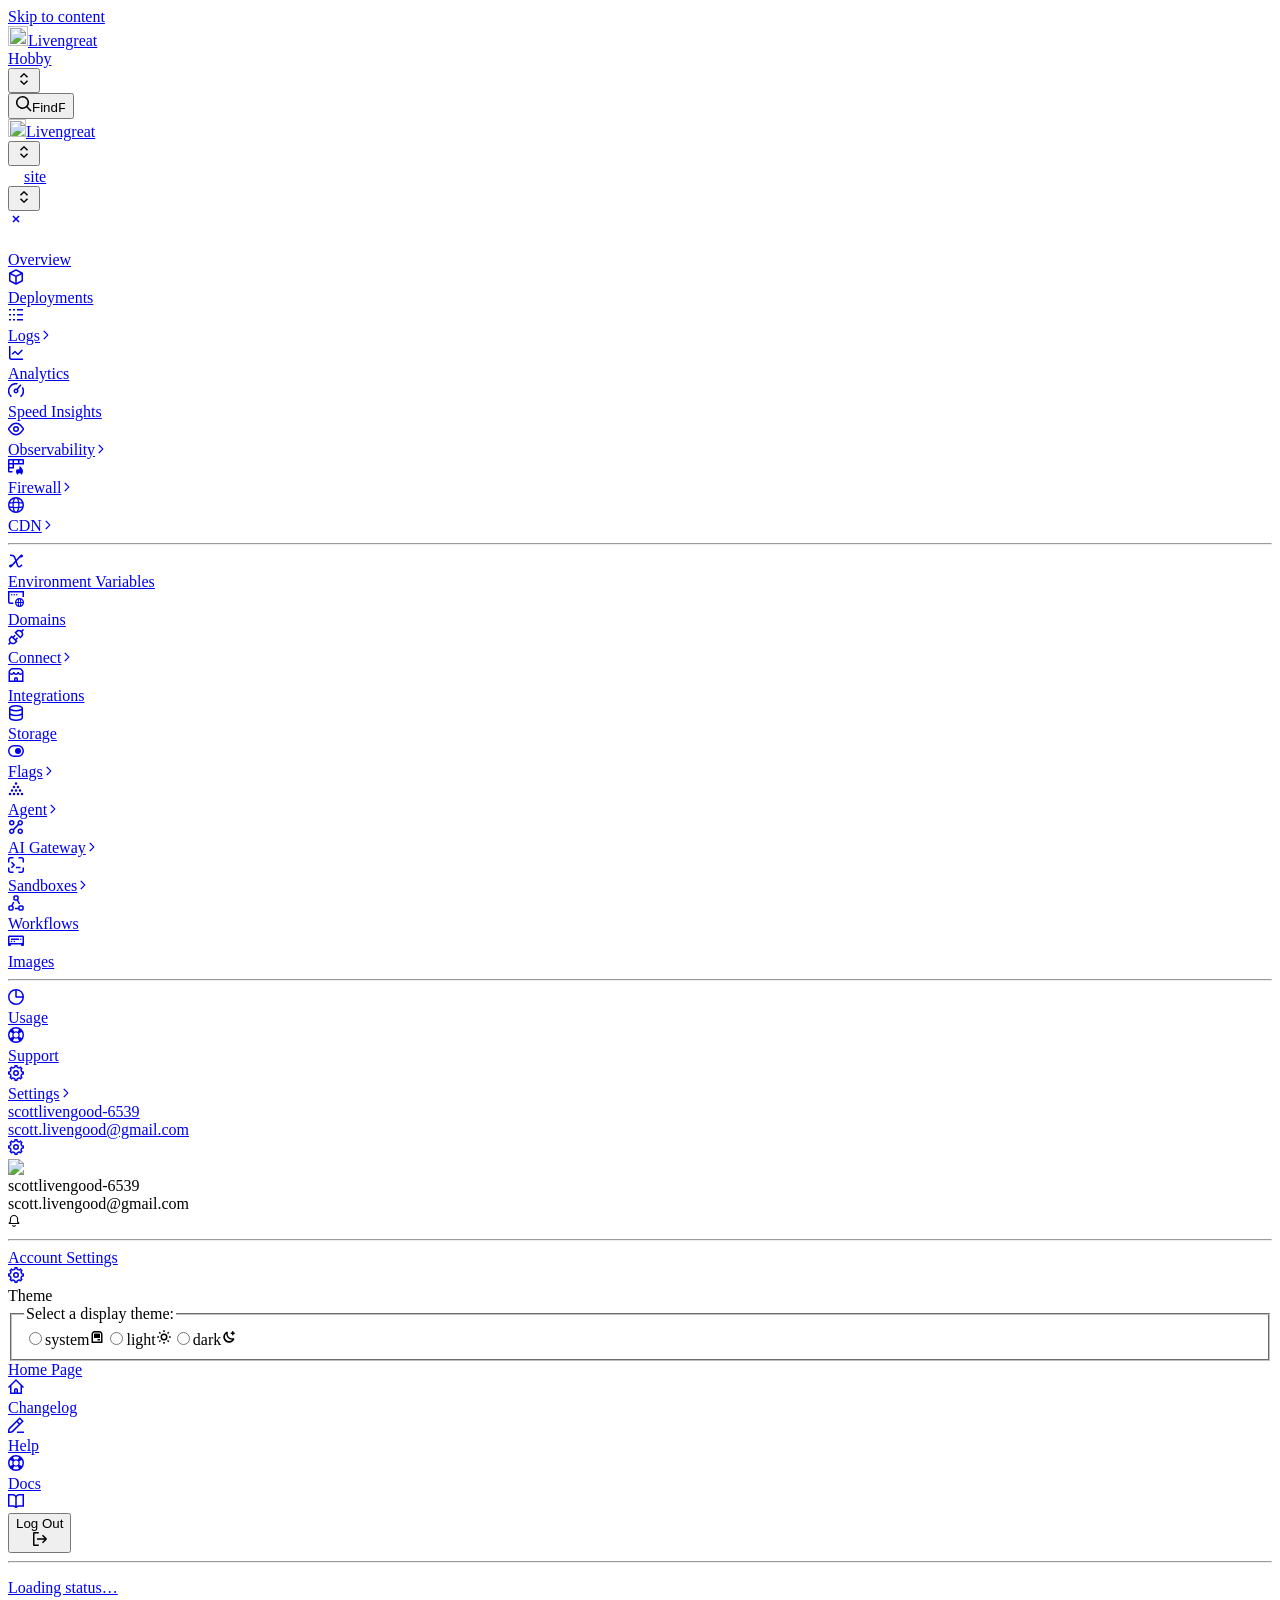
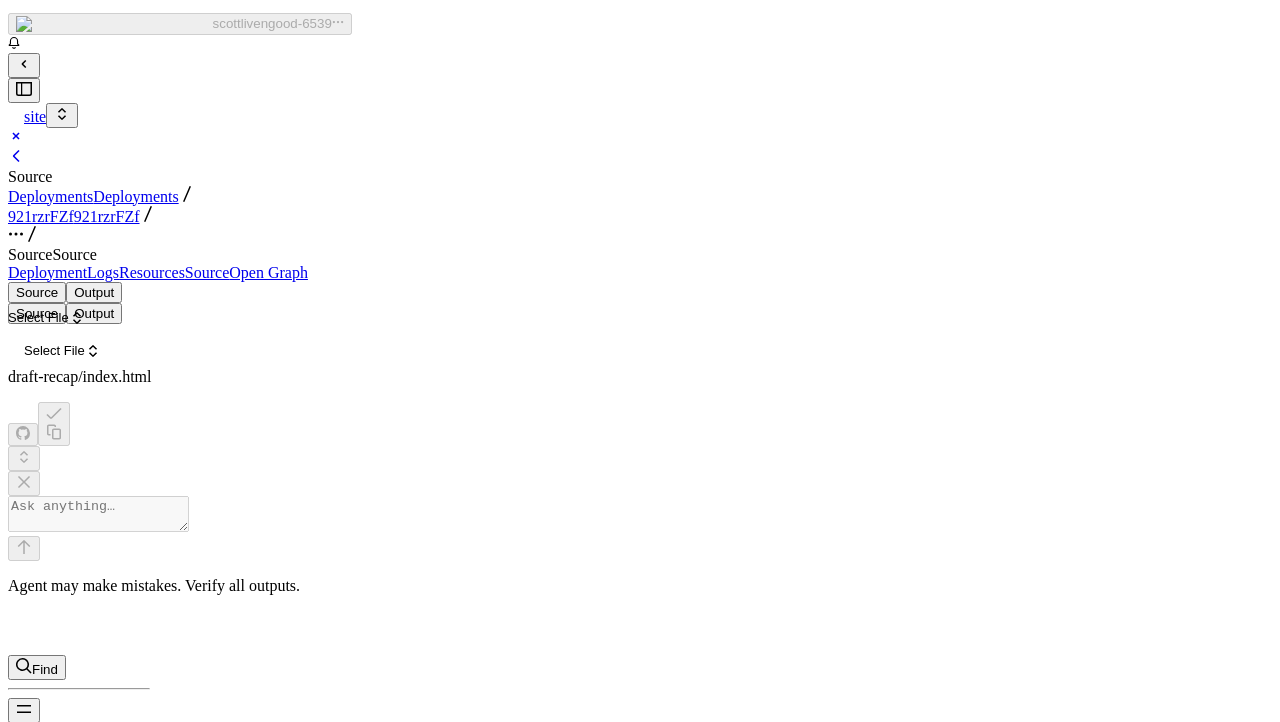
==== draft-recap/index.html @ 1f068c7e "Add files via upload" ====
<!DOCTYPE html><html data-dpl-id="dpl_8Lt3QQYCh8kgpKbKV4Qs2DxfcQ4i" class="VEU71W_className DvLUnG_className VEU71W_variable DvLUnG_variable dash" lang="en-US"><head><meta charSet="utf-8"/><meta name="viewport" content="width=device-width, initial-scale=1, maximum-scale=1"/><link rel="stylesheet" href="/_next/static/immutable/chunks/09b7duyzy2iy0.css" data-precedence="next"/><link rel="stylesheet" href="/_next/static/immutable/chunks/1ykcgf_dr_xiz.css" data-precedence="next"/><link rel="stylesheet" href="/_next/static/immutable/chunks/3-qb-ev6vlqj7.css" data-precedence="next"/><link rel="stylesheet" href="/_next/static/immutable/chunks/0p7yzn14le62c.css" data-precedence="next"/><link rel="stylesheet" href="/_next/static/immutable/chunks/0zqjlrh2-dbtl.css" data-precedence="next"/><link rel="stylesheet" href="/_next/static/immutable/chunks/2wp_5i3ssno28.css" data-precedence="next"/><link rel="stylesheet" href="/_next/static/immutable/chunks/404xibe_04287.css" data-precedence="next"/><link rel="stylesheet" href="/_next/static/immutable/chunks/0tw4p8iirt2-f.css" data-precedence="next"/><link rel="stylesheet" href="/_next/static/immutable/chunks/0kp85xj29hpdx.css" data-precedence="next"/><link rel="preload" as="script" fetchPriority="low" href="/_next/static/immutable/chunks/16pihbfozsy1r.js"/><script src="/_next/static/immutable/chunks/0gkqer3o6_q53.js" async=""></script><script src="/_next/static/immutable/chunks/2ofc2wu54zqs5.js" async=""></script><script src="/_next/static/immutable/chunks/09bognj3n0dzk.js" async=""></script><script src="/_next/static/immutable/chunks/0dywe_av5ahyp.js" async=""></script><script src="/_next/static/immutable/chunks/turbopack-39jhl194si51o.js" async=""></script><script src="/_next/static/immutable/chunks/0c4i2wbz84dov.js" async=""></script><script src="/_next/static/immutable/chunks/1ghl9030pk7z4.js" async=""></script><script src="/_next/static/immutable/chunks/1w1609r-r8kff.js" async=""></script><script src="/_next/static/immutable/chunks/2tpqj97k-n3-j.js" async=""></script><script src="/_next/static/immutable/chunks/2_5ijns-kh-p_.js" async=""></script><script src="/_next/static/immutable/chunks/3-ujhvoa6rmn_.js" async=""></script><script src="/_next/static/immutable/chunks/04dvo0vl-kkp7.js" async=""></script><script src="/_next/static/immutable/chunks/22m3dixwk_py5.js" async=""></script><script src="/_next/static/immutable/chunks/2fwma8v0ocffu.js" async=""></script><script src="/_next/static/immutable/chunks/1c_pb9t69gdyi.js" async=""></script><script src="/_next/static/immutable/chunks/1j8i0k_22fxel.js" async=""></script><script src="/_next/static/immutable/chunks/0fuj49c3r917c.js" async=""></script><script src="/_next/static/immutable/chunks/3_wwk6xcw86de.js" async=""></script><script src="/_next/static/immutable/chunks/0tedadwoemsrx.js" async=""></script><script src="/_next/static/immutable/chunks/351t4f4jr2fjt.js" async=""></script><script src="/_next/static/immutable/chunks/444vie017ums5.js" async=""></script><script src="/_next/static/immutable/chunks/30v1voau9cngx.js" async=""></script><script src="/_next/static/immutable/chunks/31czi5jev656m.js" async=""></script><script src="/_next/static/immutable/chunks/0dicr_a6c53ew.js" async=""></script><script src="/_next/static/immutable/chunks/2o02vb8hh3aji.js" async=""></script><script src="/_next/static/immutable/chunks/3x25qsh_eznqe.js" async=""></script><script src="/_next/static/immutable/chunks/42m2cfg5ot1v4.js" async=""></script><script src="/_next/static/immutable/chunks/3tof1cg4uumvd.js" async=""></script><script src="/_next/static/immutable/chunks/3vc4fyukjntiz.js" async=""></script><script src="/_next/static/immutable/chunks/3lithfpepcakb.js" async=""></script><script src="/_next/static/immutable/chunks/2ll2trtp9yoww.js" async=""></script><script src="/_next/static/immutable/chunks/0t6pawz872gew.js" async=""></script><script src="/_next/static/immutable/chunks/3ojvw07r2unpo.js" async=""></script><script src="/_next/static/immutable/chunks/1dkp8n54pkk1x.js" async=""></script><script src="/_next/static/immutable/chunks/0106q7biw-fzn.js" async=""></script><script src="/_next/static/immutable/chunks/0nj655r1110xk.js" async=""></script><script src="/_next/static/immutable/chunks/443eh85mmmbfj.js" async=""></script><script src="/_next/static/immutable/chunks/204klxwp-ym-w.js" async=""></script><script src="/_next/static/immutable/chunks/0v-l-qe926kjb.js" async=""></script><script src="/_next/static/immutable/chunks/3x3bbyivzzlgc.js" async=""></script><script src="/_next/static/immutable/chunks/3a9ya26s-qzd1.js" async=""></script><script src="/_next/static/immutable/chunks/1qpu05wpeajm2.js" async=""></script><script src="/_next/static/immutable/chunks/21g7zpj2fn454.js" async=""></script><script src="/_next/static/immutable/chunks/3q08q1lb82g90.js" async=""></script><script src="/_next/static/immutable/chunks/3mb09cl9pq72_.js" async=""></script><script src="/_next/static/immutable/chunks/1wfj6new5zqek.js" async=""></script><script src="/_next/static/immutable/chunks/064dh_ffwiwrx.js" async=""></script><script src="/_next/static/immutable/chunks/2k41i9-2rtbll.js" async=""></script><script src="/_next/static/immutable/chunks/3o7hfg6m0bcce.js" async=""></script><script src="/_next/static/immutable/chunks/2_slvt85gk6y3.js" async=""></script><script src="/_next/static/immutable/chunks/2j6hz_ho_ew3v.js" async=""></script><script src="/_next/static/immutable/chunks/30otsr3c23db9.js" async=""></script><script src="/_next/static/immutable/chunks/0eu67e_ir8lei.js" async=""></script><script src="/_next/static/immutable/chunks/06wfxtwzbvw6n.js" async=""></script><script src="/_next/static/immutable/chunks/3wmpsjtnscl_l.js" async=""></script><script src="/_next/static/immutable/chunks/3lsicbbutqpua.js" async=""></script><script src="/_next/static/immutable/chunks/1bm3tr385z_91.js" async=""></script><script src="/_next/static/immutable/chunks/3juwnc6_-8of1.js" async=""></script><script src="/_next/static/immutable/chunks/29ep1x2e-u5rk.js" async=""></script><script src="/_next/static/immutable/chunks/2z1vk6030y15z.js" async=""></script><script src="/_next/static/immutable/chunks/3ch-vpl7rcgjy.js" async=""></script><script src="/_next/static/immutable/chunks/3uwoe-ta2v5if.js" async=""></script><script src="/_next/static/immutable/chunks/3e-kncvbo8nwe.js" async=""></script><script src="/_next/static/immutable/chunks/21lql5crkbrvt.js" async=""></script><script src="/_next/static/immutable/chunks/1_dngw8-ou9a9.js" async=""></script><script src="/_next/static/immutable/chunks/24pcu29kz9ohp.js" async=""></script><script src="/_next/static/immutable/chunks/40hlzb56niv_j.js" async=""></script><script src="/_next/static/immutable/chunks/1_x_ipcnbmrhg.js" async=""></script><script src="/_next/static/immutable/chunks/3-01g5wfrtv2p.js" async=""></script><script src="/_next/static/immutable/chunks/0605c_s0uixj_.js" async=""></script><script src="/_next/static/immutable/chunks/3_m56dqecmuku.js" async=""></script><script src="/_next/static/immutable/chunks/3u-1l7-mce2-6.js" async=""></script><script src="/_next/static/immutable/chunks/1mh_4wr5s71ms.js" async=""></script><script src="/_next/static/immutable/chunks/3e8h0zo7bhbe8.js" async=""></script><script src="/_next/static/immutable/chunks/3r3pa4zknsbgi.js" async=""></script><script src="/_next/static/immutable/chunks/42txy5rsrjz-t.js" async=""></script><script src="/_next/static/immutable/chunks/0_3k4csrhfbvy.js" async=""></script><script src="/_next/static/immutable/chunks/1y6efpx0t5-73.js" async=""></script><script src="/_next/static/immutable/chunks/30110ipjq1o9n.js" async=""></script><script src="/_next/static/immutable/chunks/3hg1aqep8xv4x.js" async=""></script><script src="/_next/static/immutable/chunks/1rmpmvn8pttor.js" async=""></script><script src="/_next/static/immutable/chunks/0domipkxgxpjr.js" async=""></script><script src="/_next/static/immutable/chunks/3sypme4tl8ht3.js" async=""></script><script src="/_next/static/immutable/chunks/1zm8l14b215t7.js" async=""></script><script src="/_next/static/immutable/chunks/30jw2dewv7xk5.js" async=""></script><script src="/_next/static/immutable/chunks/02-1msh3j29p3.js" async=""></script><script src="/_next/static/immutable/chunks/20o7wzfku-pkb.js" async=""></script><script src="/_next/static/immutable/chunks/123ixt_9ca_az.js" async=""></script><script src="/_next/static/immutable/chunks/3rh6siwon0vas.js" async=""></script><script src="/_next/static/immutable/chunks/0zsvnf9lg1qcb.js" async=""></script><script src="/_next/static/immutable/chunks/410irobcfda_g.js" async=""></script><script src="/_next/static/immutable/chunks/3gw01mgssf6on.js" async=""></script><script src="/_next/static/immutable/chunks/2ajf2r2fshbq7.js" async=""></script><script src="/_next/static/immutable/chunks/27gkyemgagxi2.js" async=""></script><script src="/_next/static/immutable/chunks/36hr6fcg77c_s.js" async=""></script><script src="/_next/static/immutable/chunks/1684vd5h2z6x8.js" async=""></script><script src="/_next/static/immutable/chunks/2fwyq6zjne46v.js" async=""></script><script src="/_next/static/immutable/chunks/3jsd0yz58_nw5.js" async=""></script><script src="/_next/static/immutable/chunks/3i85voia7ragf.js" async=""></script><script src="/_next/static/immutable/chunks/2_rwxql_l7jyf.js" async=""></script><script src="/_next/static/immutable/chunks/2xwfpdi5sqy-5.js" async=""></script><script src="/_next/static/immutable/chunks/44udg2mcu3eet.js" async=""></script><script src="/_next/static/immutable/chunks/1ieph8axgmbgk.js" async=""></script><script src="/_next/static/immutable/chunks/2pkqzpz6963_l.js" async=""></script><script src="/_next/static/immutable/chunks/20fv7egfj28y-.js" async=""></script><script src="/_next/static/immutable/chunks/279zy98tlwpl4.js" async=""></script><script src="/_next/static/immutable/chunks/1yo5h_sd7964f.js" async=""></script><script src="/_next/static/immutable/chunks/0ce5wz7qv6j2j.js" async=""></script><script src="/_next/static/immutable/chunks/10gib1t1flvsu.js" async=""></script><script src="/_next/static/immutable/chunks/2mb2c6w83jzzm.js" async=""></script><script src="/_next/static/immutable/chunks/39w-e1d5jx6p8.js" async=""></script><script src="/_next/static/immutable/chunks/2do-j-xlanot8.js" async=""></script><script src="/_next/static/immutable/chunks/354_g_yqk_3zc.js" async=""></script><script src="/_next/static/immutable/chunks/19orf97w9qn0q.js" async=""></script><script src="/_next/static/immutable/chunks/3xuzs4lz2cx9d.js" async=""></script><script src="/_next/static/immutable/chunks/36dkt0iju21d9.js" async=""></script><script src="/_next/static/immutable/chunks/2_i-yrtxwgkbr.js" async=""></script><script src="/_next/static/immutable/chunks/3w89m7_x2wafy.js" async=""></script><script src="/_next/static/immutable/chunks/4202nv2_vq225.js" async=""></script><script src="/_next/static/immutable/chunks/3lmia0vki5832.js" async=""></script><script src="/_next/static/immutable/chunks/0xurnr0b0dzvq.js" async=""></script><script src="/_next/static/immutable/chunks/1ogtg-secl5e1.js" async=""></script><script src="/_next/static/immutable/chunks/1pu9b5sic8l-p.js" async=""></script><script src="/_next/static/immutable/chunks/2k5ggg6jy1byi.js" async=""></script><script src="/_next/static/immutable/chunks/2t9bf77slmxhh.js" async=""></script><script src="/_next/static/immutable/chunks/26skhiflfdvr0.js" async=""></script><script src="/_next/static/immutable/chunks/03wgwnkabn-cd.js" async=""></script><script src="/_next/static/immutable/chunks/1tlxqss1h60k9.js" async=""></script><script src="/_next/static/immutable/chunks/3kpakz51555yv.js" async=""></script><script src="/_next/static/immutable/chunks/1w3c7zw22y2lz.js" async=""></script><script src="/_next/static/immutable/chunks/022_1e1d3z_c0.js" async=""></script><script src="/_next/static/immutable/chunks/0dzh2wmxxl3sl.js" async=""></script><script src="/_next/static/immutable/chunks/3ip630xfz8hrf.js" async=""></script><script src="/_next/static/immutable/chunks/0o1hn11uwocvw.js" async=""></script><script src="/_next/static/immutable/chunks/0688kmxcnn8gz.js" async=""></script><script src="/_next/static/immutable/chunks/0icksyzl-024m.js" async=""></script><script src="/_next/static/immutable/chunks/1su1dgp7lpbw3.js" async=""></script><script src="/_next/static/immutable/chunks/0te8_8m4posfd.js" async=""></script><script src="/_next/static/immutable/chunks/2588d0540kbgi.js" async=""></script><script src="/_next/static/immutable/chunks/33rh_6l3s79yb.js" async=""></script><link rel="preload" href="/_next/static/immutable/chunks/3flhcz7cw314y.css" as="style"/><link rel="preload" href="/_next/static/immutable/chunks/3t_-x9195y9o-.css" as="style"/><meta name="color-scheme" content="dark light"/><meta name="next-size-adjust" content=""/><script>(function ar(a,b){let c=!1;try{let a=localStorage.getItem("zeit-theme");c="dark"===a||"light"!==a&&window.matchMedia("(prefers-color-scheme: dark)").matches}catch{c=window.matchMedia("(prefers-color-scheme: dark)").matches}let d=c?b:a,e=document.querySelectorAll('meta[name="theme-color"]');if(0===e.length){let a=document.createElement("meta");a.setAttribute("name","theme-color"),document.head.appendChild(a),e=document.querySelectorAll('meta[name="theme-color"]')}e.forEach(a=>{a.setAttribute("content",d)})})("#FAFAFA","#000000");</script><script>(({protect:a})=>{function b(a){return new Promise((b,c)=>{if(document.querySelector(`script[src="${a}"]`))return void b();let d=document.createElement("script");d.src=a,d.async=!0,d.onload=()=>b(),d.onerror=a=>{console.error("Error loading script",a),c(a)},document.head.appendChild(d)})}var c=class a{#a;#b;#c=0;constructor(){let{promise:b,resolve:c}=a.#d();this.#a=b,this.#b=c,this.#e(),window.addEventListener("online",this.#f),window.addEventListener("visibilitychange",this.#f)}getChallenge=async()=>(await this.#g(),await this.#a.then(a=>"function"==typeof a?a():a));#f=()=>{if(document.hidden)return;let{promise:b,resolve:c}=a.#d();this.#a=b,this.#b=c,window.V_C=[],window.V_C.push=c;let d=document.querySelector('script[src*="c.js"]');d&&d.remove(),this.#c+=1};#e=()=>{if(window.V_C){let a=window.V_C.pop();a&&this.#b(a)}else window.V_C=[],window.V_C.push=this.#b};#g=()=>{let a=new URL("/149e9513-01fa-4fb0-aad4-566afd725d1b/2d206a39-8ed7-437e-a3be-862e0f06eea3/a-4-a/c.js",window.location.origin);return a.searchParams.set("i",String(this.#c)),a.searchParams.set("v",String(3)),a.searchParams.set("h",window.location.host),b(a.pathname+a.search)};#h=()=>{window.V_C=void 0};static #d(){let a,b;return{promise:new Promise((c,d)=>{a=c,b=d}),resolve:a,reject:b}}},d=class a{#a=!1;#b;constructor(a){this.#b=a}get loaded(){return this.#a}load=async()=>{this.#a||await this.#f()};#c=()=>{if(typeof globalThis.window>"u")throw Error("KPSDK is not available in the server");if(!window.KPSDK)throw Error("KPSDK is not loaded");let b=this.#b.map(b=>{let c=a.#e(b.path);return{domain:c.host,path:c.pathname,method:b.method}});try{window.KPSDK.configure(b)}catch(a){console.error("Error configuring KPSDK...",a)}};#f=async()=>{let a=this;return new Promise((c,d)=>{let e=()=>{document.removeEventListener("kpsdk-load",e),this.#c()},f=()=>{document.removeEventListener("kpsdk-ready",f),a.#a=!0,c()};document.addEventListener("kpsdk-load",e,{once:!0}),document.addEventListener("kpsdk-ready",f,{once:!0}),b("/149e9513-01fa-4fb0-aad4-566afd725d1b/2d206a39-8ed7-437e-a3be-862e0f06eea3/p.js").catch(a=>{document.removeEventListener("kpsdk-load",e),document.removeEventListener("kpsdk-ready",f),d(a)})})};static #e(a){let b;try{b=new URL(a)}catch{b=new URL(a,location.origin)}return b}},e=a=>{let b=a.replace(/[.?+^$[\]\\(){}|-]/g,"\\$&").split("*").join(".*");return RegExp(`^${b}$`)},f=({path:a,pattern:b})=>-1!==a.search(b);async function g(a,b,c){let d=XMLHttpRequest.prototype.open,g=XMLHttpRequest.prototype.send;XMLHttpRequest.prototype.open=function(a,b,c,e,f){return this._requestUrl=b.toString(),this._requestMethod=a,d.call(this,a,b,c??!0,e,f)},XMLHttpRequest.prototype.send=async function(d){let h=this._requestUrl;if(!h||this._isReexecution)return g.call(this,d);let i=new URL(h,location.href),j=i.origin===location.origin,k=this._requestMethod??"GET",l=c.find(a=>{let b=f({path:i.pathname,pattern:e(a.path)}),c=a.method.toLowerCase()===k.toLowerCase()||"*"===a.method;return b&&c});if(!l||!j)return g.call(this,d);let m=await a.getChallenge();if(this.setRequestHeader("x-is-human",JSON.stringify(m)),this.setRequestHeader("x-path",i.pathname),this.setRequestHeader("x-method",k),0!==m.b||b.loaded||((1===m.d||l?.advancedOptions?.checkLevel==="deepAnalysis")&&await b.load(),!b.loaded))return g.call(this,d);this.setRequestHeader("x-is-human",JSON.stringify(m)),this.setRequestHeader("x-path",i.pathname),this.setRequestHeader("x-method",k);let n=new XMLHttpRequest;return n._isReexecution=!0,n.open(k,h,!0),n.setRequestHeader("x-is-human",JSON.stringify(m)),n.setRequestHeader("x-path",i.pathname),n.setRequestHeader("x-method",k),this.timeout&&(n.timeout=this.timeout),this.responseType&&(n.responseType=this.responseType),this.withCredentials&&(n.withCredentials=this.withCredentials),n.onreadystatechange=()=>{Object.defineProperty(this,"readyState",{value:n.readyState,writable:!0,configurable:!0}),n.readyState===XMLHttpRequest.DONE&&(Object.defineProperty(this,"status",{value:n.status,writable:!0,configurable:!0}),Object.defineProperty(this,"statusText",{value:n.statusText,writable:!0,configurable:!0}),Object.defineProperty(this,"response",{value:n.response,writable:!0,configurable:!0}),Object.defineProperty(this,"responseText",{value:n.responseText,writable:!0,configurable:!0}),Object.defineProperty(this,"responseXML",{value:n.responseXML,writable:!0,configurable:!0}),this.getAllResponseHeaders=()=>n.getAllResponseHeaders(),this.getResponseHeader=a=>n.getResponseHeader(a)),this.onreadystatechange&&this.onreadystatechange.call(this,new Event("readystatechange"))},n.onload=a=>{this.onload&&this.onload.call(this,a)},n.onerror=a=>{this.onerror&&this.onerror.call(this,a)},n.onabort=a=>{this.onabort&&this.onabort.call(this,a)},n.ontimeout=a=>{this.ontimeout&&this.ontimeout.call(this,a)},n.onloadstart=a=>{this.onloadstart&&this.onloadstart.call(this,a)},n.onloadend=a=>{this.onloadend&&this.onloadend.call(this,a)},n.onprogress=a=>{this.onprogress&&this.onprogress.call(this,a)},n.send(d)}}!function({protect:a=[]}){let b;for(let b of a)if(b.advancedOptions?.checkLevel!==void 0&&"deepAnalysis"!==b.advancedOptions.checkLevel&&"basic"!==b.advancedOptions.checkLevel)throw Error(`Invalid checkLevel "${b.advancedOptions.checkLevel}" for route "${b.path}". Must be one of: deepAnalysis, basic`);let h=new c,i=new d(a);g(h,i,a).catch(a=>{console.error("Error patching XMLHttpRequest:",a)}),b=window.fetch,window.fetch=async(c,d)=>{let g=new URL(c instanceof Request?c.url:c,location.href),j=g.origin===location.origin,k=d?.method??(c instanceof Request?c.method:"GET"),l=a.find(a=>{let b=f({path:g.pathname,pattern:e(a.path)}),c=a.method.toLowerCase()===k.toLowerCase()||"*"===a.method;return b&&c});if(null==l||!j)return b(c,d);let m=await h.getChallenge(),n=new Headers(d?.headers||(c instanceof Request?c.headers:void 0));n.set("x-is-human",JSON.stringify(m)),n.set("x-path",g.pathname),n.set("x-method",k);let o={...d,headers:n};return i.loaded||0!==m.b?b(c,o):1===m.d||l?.advancedOptions?.checkLevel==="deepAnalysis"?(await i.load(),window.fetch(c,o)):b(c,o)}}({protect:a})})({ protect: [{"path":"/signup","method":"POST"},{"path":"/signup/*","method":"POST"},{"path":"/oauth/authorize","method":"POST"},{"path":"/oauth/device","method":"POST"},{"path":"/teams/connect","method":"POST"},{"path":"/api/front-domains/checkpoint","method":"GET"},{"path":"/functions/sales-email","method":"POST","advancedOptions":{"checkLevel":"deepAnalysis"}}] });</script><script id="theme-script">((a,b,c,d,e,f,g,h,i)=>{let j=document.documentElement,k=["light","dark"],l=a=>f?.[a]||a,m=Array.from(new Set([...e.map(a=>l(a)),...Object.values(f??{})]));function n(b){var c;let d=Array.isArray(a)?a:[a],e=l(b);d.forEach(a=>{"class"===a?(j.classList.remove(...m),j.classList.add(e)):j.setAttribute(a,e)}),c=b,h&&k.includes(c)&&(j.style.colorScheme=c)}if(d)n(d);else try{let a=localStorage.getItem(b)||c,d=g&&"system"===a?window.matchMedia("(prefers-color-scheme: dark)"):null,e=d?d.matches?"dark":"light":a;if(n(e),d){var o;let a=(o=a=>{try{let d=localStorage.getItem(b)||c;"system"===d&&n(a.matches?"dark":"light")}catch(a){}},d.addEventListener?(d.addEventListener("change",o),()=>d.removeEventListener("change",o)):(d.addListener(o),()=>d.removeListener(o)));window.addEventListener(i,a,{once:!0})}}catch(a){}})("class","zeit-theme","system",null,["light","dark"],{"light":"light-theme","dark":"dark-theme"},true,true,"next-themes:zeit-theme:[\"class\"]:provider-mounted")</script><style>
html:not([data-sidebar-nav-version='v2']) [data-sidebar-nav-version='v2'],
html[data-sidebar-nav-version='v2'] [data-sidebar-nav-version='v1'] {
  display: none !important;
}
</style><script>(function(a){let b="v1";try{"true"===localStorage.getItem(a)&&(b="v2")}catch{}document.documentElement.dataset.sidebarNavVersion=b})("vc-dash-sidebar-v2");</script><style>
html[data-user-display="logged-in"]  [data-user-display="logged-out"],
html[data-user-display="logged-out"] [data-user-display="logged-in"] {
  display: none !important;
}
</style><script>(function o(){document.documentElement.dataset.userDisplay=document.cookie.split("; ").some(a=>"isLoggedIn=1"===a)?"logged-in":"logged-out"})();</script><script src="/_next/static/immutable/chunks/0c0hxoamwjsbw.js" noModule=""></script><script>((a,b)=>{let c="";try{c=localStorage.getItem(`${a}${b}`)}catch{return}"1"===c&&document.querySelectorAll(`[data-flag-key="${b}"]`).forEach(a=>{let b="true"===a.dataset.flagValue;a.style.display=b?"contents":"none"})})("vcflg-","1gy2d")</script><script>((a,b)=>{let c="";try{c=localStorage.getItem(`${a}${b}`)}catch{return}"1"===c&&document.querySelectorAll(`[data-flag-key="${b}"]`).forEach(a=>{let b="true"===a.dataset.flagValue;a.style.display=b?"contents":"none"})})("vcflg-","8b9kjp")</script><script>((a,b)=>{let c="";try{c=localStorage.getItem(`${a}${b}`)}catch{return}"1"===c&&document.querySelectorAll(`[data-flag-key="${b}"]`).forEach(a=>{let b="true"===a.dataset.flagValue;a.style.display=b?"contents":"none"})})("vcflg-","d5l7pr")</script><script>((a,b)=>{let c="";try{c=localStorage.getItem(`${a}${b}`)}catch{return}"1"===c&&document.querySelectorAll(`[data-flag-key="${b}"]`).forEach(a=>{let b="true"===a.dataset.flagValue;a.style.display=b?"contents":"none"})})("vcflg-","wjajw8")</script><script>((a,b)=>{let c="";try{c=localStorage.getItem(`${a}${b}`)}catch{return}"1"===c&&document.querySelectorAll(`[data-flag-key="${b}"]`).forEach(a=>{let b="true"===a.dataset.flagValue;a.style.display=b?"contents":"none"})})("vcflg-","a579ys")</script><script>((a,b)=>{let c="";try{c=localStorage.getItem(`${a}${b}`)}catch{return}"1"===c&&document.querySelectorAll(`[data-flag-key="${b}"]`).forEach(a=>{let b="true"===a.dataset.flagValue;a.style.display=b?"contents":"none"})})("vcflg-","5n1f6")</script><script>((a,b)=>{let c="";try{c=localStorage.getItem(`${a}${b}`)}catch{return}"1"===c&&document.querySelectorAll(`[data-flag-key="${b}"]`).forEach(a=>{let b="true"===a.dataset.flagValue;a.style.display=b?"contents":"none"})})("vcflg-","pwmsjx")</script><script>((a,b)=>{let c="";try{c=localStorage.getItem(`${a}${b}`)}catch{return}"1"===c&&document.querySelectorAll(`[data-flag-key="${b}"]`).forEach(a=>{let b="true"===a.dataset.flagValue;a.style.display=b?"contents":"none"})})("vcflg-","lxufxz")</script><script>((a,b)=>{let c="";try{c=localStorage.getItem(`${a}${b}`)}catch{return}"1"===c&&document.querySelectorAll(`[data-flag-key="${b}"]`).forEach(a=>{let b="true"===a.dataset.flagValue;a.style.display=b?"contents":"none"})})("vcflg-","xmktah")</script><script>((a,b)=>{let c="";try{c=localStorage.getItem(`${a}${b}`)}catch{return}"1"===c&&document.querySelectorAll(`[data-flag-key="${b}"]`).forEach(a=>{let b="true"===a.dataset.flagValue;a.style.display=b?"contents":"none"})})("vcflg-","a5hbrd")</script><script>((a,b)=>{let c="";try{c=localStorage.getItem(`${a}${b}`)}catch{return}"1"===c&&document.querySelectorAll(`[data-flag-key="${b}"]`).forEach(a=>{let b="true"===a.dataset.flagValue;a.style.display=b?"contents":"none"})})("vcflg-","d5l7pr")</script><script>((a,b)=>{let c="";try{c=localStorage.getItem(`${a}${b}`)}catch{return}"1"===c&&document.querySelectorAll(`[data-flag-key="${b}"]`).forEach(a=>{let b="true"===a.dataset.flagValue;a.style.display=b?"contents":"none"})})("vcflg-","wjajw8")</script><script>((a,b)=>{let c="";try{c=localStorage.getItem(`${a}${b}`)}catch{return}"1"===c&&document.querySelectorAll(`[data-flag-key="${b}"]`).forEach(a=>{let b="true"===a.dataset.flagValue;a.style.display=b?"contents":"none"})})("vcflg-","oijhk9")</script><script>((a,b)=>{let c="";try{c=localStorage.getItem(`${a}${b}`)}catch{return}"1"===c&&document.querySelectorAll(`[data-flag-key="${b}"]`).forEach(a=>{let b="true"===a.dataset.flagValue;a.style.display=b?"contents":"none"})})("vcflg-","a579ys")</script><script>((a,b)=>{let c="";try{c=localStorage.getItem(`${a}${b}`)}catch{return}"1"===c&&document.querySelectorAll(`[data-flag-key="${b}"]`).forEach(a=>{let b="true"===a.dataset.flagValue;a.style.display=b?"contents":"none"})})("vcflg-","5n1f6")</script><script>((a,b)=>{let c="";try{c=localStorage.getItem(`${a}${b}`)}catch{return}"1"===c&&document.querySelectorAll(`[data-flag-key="${b}"]`).forEach(a=>{let b="true"===a.dataset.flagValue;a.style.display=b?"contents":"none"})})("vcflg-","pwmsjx")</script><script>((a,b)=>{let c="";try{c=localStorage.getItem(`${a}${b}`)}catch{return}"1"===c&&document.querySelectorAll(`[data-flag-key="${b}"]`).forEach(a=>{let b="true"===a.dataset.flagValue;a.style.display=b?"contents":"none"})})("vcflg-","szt1xi")</script><script>((a,b)=>{let c="";try{c=localStorage.getItem(`${a}${b}`)}catch{return}"1"===c&&document.querySelectorAll(`[data-flag-key="${b}"]`).forEach(a=>{let b="true"===a.dataset.flagValue;a.style.display=b?"contents":"none"})})("vcflg-","r3jbn")</script><script>((a,b)=>{let c="";try{c=localStorage.getItem(`${a}${b}`)}catch{return}"1"===c&&document.querySelectorAll(`[data-flag-key="${b}"]`).forEach(a=>{let b="true"===a.dataset.flagValue;a.style.display=b?"contents":"none"})})("vcflg-","lystbh")</script><script>((a,b)=>{let c="";try{c=localStorage.getItem(`${a}${b}`)}catch{return}"1"===c&&document.querySelectorAll(`[data-flag-key="${b}"]`).forEach(a=>{let b="true"===a.dataset.flagValue;a.style.display=b?"contents":"none"})})("vcflg-","j27xc0")</script><script>((a,b)=>{let c="";try{c=localStorage.getItem(`${a}${b}`)}catch{return}"1"===c&&document.querySelectorAll(`[data-flag-key="${b}"]`).forEach(a=>{let b="true"===a.dataset.flagValue;a.style.display=b?"contents":"none"})})("vcflg-","4063sg")</script><script>((a,b)=>{let c="";try{c=localStorage.getItem(`${a}${b}`)}catch{return}"1"===c&&document.querySelectorAll(`[data-flag-key="${b}"]`).forEach(a=>{let b="true"===a.dataset.flagValue;a.style.display=b?"contents":"none"})})("vcflg-","4063sg")</script><script>((a,b)=>{let c="";try{c=localStorage.getItem(`${a}${b}`)}catch{return}"1"===c&&document.querySelectorAll(`[data-flag-key="${b}"]`).forEach(a=>{let b="true"===a.dataset.flagValue;a.style.display=b?"contents":"none"})})("vcflg-","9in4a1")</script><script>((a,b)=>{let c="";try{c=localStorage.getItem(`${a}${b}`)}catch{return}"1"===c&&document.querySelectorAll(`[data-flag-key="${b}"]`).forEach(a=>{let b="true"===a.dataset.flagValue;a.style.display=b?"contents":"none"})})("vcflg-","9in4a1")</script><script>((a,b)=>{let c="";try{c=localStorage.getItem(`${a}${b}`)}catch{return}"1"===c&&document.querySelectorAll(`[data-flag-key="${b}"]`).forEach(a=>{let b="true"===a.dataset.flagValue;a.style.display=b?"contents":"none"})})("vcflg-","eoljd5")</script><script>((a,b)=>{let c="";try{c=localStorage.getItem(`${a}${b}`)}catch{return}"1"===c&&document.querySelectorAll(`[data-flag-key="${b}"]`).forEach(a=>{let b="true"===a.dataset.flagValue;a.style.display=b?"contents":"none"})})("vcflg-","rdyp5h")</script><script>((a,b)=>{let c="";try{c=localStorage.getItem(`${a}${b}`)}catch{return}"1"===c&&document.querySelectorAll(`[data-flag-key="${b}"]`).forEach(a=>{let b="true"===a.dataset.flagValue;a.style.display=b?"contents":"none"})})("vcflg-","jeycft")</script><script>((a,b)=>{let c="";try{c=localStorage.getItem(`${a}${b}`)}catch{return}"1"===c&&document.querySelectorAll(`[data-flag-key="${b}"]`).forEach(a=>{let b="true"===a.dataset.flagValue;a.style.display=b?"contents":"none"})})("vcflg-","bzgo2s")</script><script>((a,b)=>{let c="";try{c=localStorage.getItem(`${a}${b}`)}catch{return}"1"===c&&document.querySelectorAll(`[data-flag-key="${b}"]`).forEach(a=>{let b="true"===a.dataset.flagValue;a.style.display=b?"contents":"none"})})("vcflg-","ojq03o")</script><script>((a,b)=>{let c="";try{c=localStorage.getItem(`${a}${b}`)}catch{return}"1"===c&&document.querySelectorAll(`[data-flag-key="${b}"]`).forEach(a=>{let b="true"===a.dataset.flagValue;a.style.display=b?"contents":"none"})})("vcflg-","szt1xi")</script><script>((a,b)=>{let c="";try{c=localStorage.getItem(`${a}${b}`)}catch{return}"1"===c&&document.querySelectorAll(`[data-flag-key="${b}"]`).forEach(a=>{let b="true"===a.dataset.flagValue;a.style.display=b?"contents":"none"})})("vcflg-","efrq81")</script><script>((a,b)=>{let c="";try{c=localStorage.getItem(`${a}${b}`)}catch{return}"1"===c&&document.querySelectorAll(`[data-flag-key="${b}"]`).forEach(a=>{let b="true"===a.dataset.flagValue;a.style.display=b?"contents":"none"})})("vcflg-","z8chdz")</script><script>((a,b)=>{let c="";try{c=localStorage.getItem(`${a}${b}`)}catch{return}"1"===c&&document.querySelectorAll(`[data-flag-key="${b}"]`).forEach(a=>{let b="true"===a.dataset.flagValue;a.style.display=b?"contents":"none"})})("vcflg-","ytgmz2")</script><script>((a,b)=>{let c="";try{c=localStorage.getItem(`${a}${b}`)}catch{return}"1"===c&&document.querySelectorAll(`[data-flag-key="${b}"]`).forEach(a=>{let b="true"===a.dataset.flagValue;a.style.display=b?"contents":"none"})})("vcflg-","ege1y8")</script><script>((a,b)=>{let c="";try{c=localStorage.getItem(`${a}${b}`)}catch{return}"1"===c&&document.querySelectorAll(`[data-flag-key="${b}"]`).forEach(a=>{let b="true"===a.dataset.flagValue;a.style.display=b?"contents":"none"})})("vcflg-","45tbig")</script><script>((a,b)=>{let c="";try{c=localStorage.getItem(`${a}${b}`)}catch{return}"1"===c&&document.querySelectorAll(`[data-flag-key="${b}"]`).forEach(a=>{let b="true"===a.dataset.flagValue;a.style.display=b?"contents":"none"})})("vcflg-","eoljd5")</script><script>((a,b)=>{let c="";try{c=localStorage.getItem(`${a}${b}`)}catch{return}"1"===c&&document.querySelectorAll(`[data-flag-key="${b}"]`).forEach(a=>{let b="true"===a.dataset.flagValue;a.style.display=b?"contents":"none"})})("vcflg-","szt1xi")</script><script>((a,b)=>{let c="";try{c=localStorage.getItem(`${a}${b}`)}catch{return}"1"===c&&document.querySelectorAll(`[data-flag-key="${b}"]`).forEach(a=>{let b="true"===a.dataset.flagValue;a.style.display=b?"contents":"none"})})("vcflg-","szt1xi")</script><script>((a,b)=>{let c="";try{c=localStorage.getItem(`${a}${b}`)}catch{return}"1"===c&&document.querySelectorAll(`[data-flag-key="${b}"]`).forEach(a=>{let b="true"===a.dataset.flagValue;a.style.display=b?"contents":"none"})})("vcflg-","efrq81")</script><script>((a,b)=>{let c="";try{c=localStorage.getItem(`${a}${b}`)}catch{return}"1"===c&&document.querySelectorAll(`[data-flag-key="${b}"]`).forEach(a=>{let b="true"===a.dataset.flagValue;a.style.display=b?"contents":"none"})})("vcflg-","z8chdz")</script><script>((a,b)=>{let c="";try{c=localStorage.getItem(`${a}${b}`)}catch{return}"1"===c&&document.querySelectorAll(`[data-flag-key="${b}"]`).forEach(a=>{let b="true"===a.dataset.flagValue;a.style.display=b?"contents":"none"})})("vcflg-","8b9kjp")</script><script>((a,b)=>{let c="";try{c=localStorage.getItem(`${a}${b}`)}catch{return}"1"===c&&document.querySelectorAll(`[data-flag-key="${b}"]`).forEach(a=>{let b="true"===a.dataset.flagValue;a.style.display=b?"contents":"none"})})("vcflg-","8b9kjp")</script><script>((a,b)=>{let c="";try{c=localStorage.getItem(`${a}${b}`)}catch{return}"1"===c&&document.querySelectorAll(`[data-flag-key="${b}"]`).forEach(a=>{let b="true"===a.dataset.flagValue;a.style.display=b?"contents":"none"})})("vcflg-","yc5ecx")</script><script>((a,b)=>{let c="";try{c=localStorage.getItem(`${a}${b}`)}catch{return}"1"===c&&document.querySelectorAll(`[data-flag-key="${b}"]`).forEach(a=>{let b="true"===a.dataset.flagValue;a.style.display=b?"contents":"none"})})("vcflg-","1gy2d")</script><script>((a,b)=>{let c="";try{c=localStorage.getItem(`${a}${b}`)}catch{return}"1"===c&&document.querySelectorAll(`[data-flag-key="${b}"]`).forEach(a=>{let b="true"===a.dataset.flagValue;a.style.display=b?"contents":"none"})})("vcflg-","fs8dzx")</script><script>((a,b)=>{let c="";try{c=localStorage.getItem(`${a}${b}`)}catch{return}"1"===c&&document.querySelectorAll(`[data-flag-key="${b}"]`).forEach(a=>{let b="true"===a.dataset.flagValue;a.style.display=b?"contents":"none"})})("vcflg-","fs8dzx")</script><script>((a,b)=>{let c="";try{c=localStorage.getItem(`${a}${b}`)}catch{return}"1"===c&&document.querySelectorAll(`[data-flag-key="${b}"]`).forEach(a=>{let b="true"===a.dataset.flagValue;a.style.display=b?"contents":"none"})})("vcflg-","d5l7pr")</script><script>((a,b)=>{let c="";try{c=localStorage.getItem(`${a}${b}`)}catch{return}"1"===c&&document.querySelectorAll(`[data-flag-key="${b}"]`).forEach(a=>{let b="true"===a.dataset.flagValue;a.style.display=b?"contents":"none"})})("vcflg-","5n1f6")</script><script>((a,b)=>{let c="";try{c=localStorage.getItem(`${a}${b}`)}catch{return}"1"===c&&document.querySelectorAll(`[data-flag-key="${b}"]`).forEach(a=>{let b="true"===a.dataset.flagValue;a.style.display=b?"contents":"none"})})("vcflg-","a5hbrd")</script><script>((a,b)=>{let c="";try{c=localStorage.getItem(`${a}${b}`)}catch{return}"1"===c&&document.querySelectorAll(`[data-flag-key="${b}"]`).forEach(a=>{let b="true"===a.dataset.flagValue;a.style.display=b?"contents":"none"})})("vcflg-","d5l7pr")</script><script>((a,b)=>{let c="";try{c=localStorage.getItem(`${a}${b}`)}catch{return}"1"===c&&document.querySelectorAll(`[data-flag-key="${b}"]`).forEach(a=>{let b="true"===a.dataset.flagValue;a.style.display=b?"contents":"none"})})("vcflg-","5n1f6")</script><script>((a,b)=>{let c="";try{c=localStorage.getItem(`${a}${b}`)}catch{return}"1"===c&&document.querySelectorAll(`[data-flag-key="${b}"]`).forEach(a=>{let b="true"===a.dataset.flagValue;a.style.display=b?"contents":"none"})})("vcflg-","szt1xi")</script><script>((a,b)=>{let c="";try{c=localStorage.getItem(`${a}${b}`)}catch{return}"1"===c&&document.querySelectorAll(`[data-flag-key="${b}"]`).forEach(a=>{let b="true"===a.dataset.flagValue;a.style.display=b?"contents":"none"})})("vcflg-","r3jbn")</script><script>((a,b)=>{let c="";try{c=localStorage.getItem(`${a}${b}`)}catch{return}"1"===c&&document.querySelectorAll(`[data-flag-key="${b}"]`).forEach(a=>{let b="true"===a.dataset.flagValue;a.style.display=b?"contents":"none"})})("vcflg-","lystbh")</script><script>((a,b)=>{let c="";try{c=localStorage.getItem(`${a}${b}`)}catch{return}"1"===c&&document.querySelectorAll(`[data-flag-key="${b}"]`).forEach(a=>{let b="true"===a.dataset.flagValue;a.style.display=b?"contents":"none"})})("vcflg-","j27xc0")</script><script>((a,b)=>{let c="";try{c=localStorage.getItem(`${a}${b}`)}catch{return}"1"===c&&document.querySelectorAll(`[data-flag-key="${b}"]`).forEach(a=>{let b="true"===a.dataset.flagValue;a.style.display=b?"contents":"none"})})("vcflg-","a579ys")</script><script>((a,b)=>{let c="";try{c=localStorage.getItem(`${a}${b}`)}catch{return}"1"===c&&document.querySelectorAll(`[data-flag-key="${b}"]`).forEach(a=>{let b="true"===a.dataset.flagValue;a.style.display=b?"contents":"none"})})("vcflg-","yc5ecx")</script><script>((a,b)=>{let c="";try{c=localStorage.getItem(`${a}${b}`)}catch{return}"1"===c&&document.querySelectorAll(`[data-flag-key="${b}"]`).forEach(a=>{let b="true"===a.dataset.flagValue;a.style.display=b?"contents":"none"})})("vcflg-","9in4a1")</script><script>((a,b)=>{let c="";try{c=localStorage.getItem(`${a}${b}`)}catch{return}"1"===c&&document.querySelectorAll(`[data-flag-key="${b}"]`).forEach(a=>{let b="true"===a.dataset.flagValue;a.style.display=b?"contents":"none"})})("vcflg-","9in4a1")</script><script>((a,b)=>{let c="";try{c=localStorage.getItem(`${a}${b}`)}catch{return}"1"===c&&document.querySelectorAll(`[data-flag-key="${b}"]`).forEach(a=>{let b="true"===a.dataset.flagValue;a.style.display=b?"contents":"none"})})("vcflg-","4063sg")</script><script>((a,b)=>{let c="";try{c=localStorage.getItem(`${a}${b}`)}catch{return}"1"===c&&document.querySelectorAll(`[data-flag-key="${b}"]`).forEach(a=>{let b="true"===a.dataset.flagValue;a.style.display=b?"contents":"none"})})("vcflg-","4063sg")</script><script>((a,b)=>{let c="";try{c=localStorage.getItem(`${a}${b}`)}catch{return}"1"===c&&document.querySelectorAll(`[data-flag-key="${b}"]`).forEach(a=>{let b="true"===a.dataset.flagValue;a.style.display=b?"contents":"none"})})("vcflg-","eoljd5")</script><script>((a,b)=>{let c="";try{c=localStorage.getItem(`${a}${b}`)}catch{return}"1"===c&&document.querySelectorAll(`[data-flag-key="${b}"]`).forEach(a=>{let b="true"===a.dataset.flagValue;a.style.display=b?"contents":"none"})})("vcflg-","rdyp5h")</script><script>((a,b)=>{let c="";try{c=localStorage.getItem(`${a}${b}`)}catch{return}"1"===c&&document.querySelectorAll(`[data-flag-key="${b}"]`).forEach(a=>{let b="true"===a.dataset.flagValue;a.style.display=b?"contents":"none"})})("vcflg-","jeycft")</script><script>((a,b)=>{let c="";try{c=localStorage.getItem(`${a}${b}`)}catch{return}"1"===c&&document.querySelectorAll(`[data-flag-key="${b}"]`).forEach(a=>{let b="true"===a.dataset.flagValue;a.style.display=b?"contents":"none"})})("vcflg-","bzgo2s")</script><script>((a,b)=>{let c="";try{c=localStorage.getItem(`${a}${b}`)}catch{return}"1"===c&&document.querySelectorAll(`[data-flag-key="${b}"]`).forEach(a=>{let b="true"===a.dataset.flagValue;a.style.display=b?"contents":"none"})})("vcflg-","ojq03o")</script><script>((a,b)=>{let c="";try{c=localStorage.getItem(`${a}${b}`)}catch{return}"1"===c&&document.querySelectorAll(`[data-flag-key="${b}"]`).forEach(a=>{let b="true"===a.dataset.flagValue;a.style.display=b?"contents":"none"})})("vcflg-","szt1xi")</script><script>((a,b)=>{let c="";try{c=localStorage.getItem(`${a}${b}`)}catch{return}"1"===c&&document.querySelectorAll(`[data-flag-key="${b}"]`).forEach(a=>{let b="true"===a.dataset.flagValue;a.style.display=b?"contents":"none"})})("vcflg-","wjajw8")</script><script>((a,b)=>{let c="";try{c=localStorage.getItem(`${a}${b}`)}catch{return}"1"===c&&document.querySelectorAll(`[data-flag-key="${b}"]`).forEach(a=>{let b="true"===a.dataset.flagValue;a.style.display=b?"contents":"none"})})("vcflg-","efrq81")</script><script>((a,b)=>{let c="";try{c=localStorage.getItem(`${a}${b}`)}catch{return}"1"===c&&document.querySelectorAll(`[data-flag-key="${b}"]`).forEach(a=>{let b="true"===a.dataset.flagValue;a.style.display=b?"contents":"none"})})("vcflg-","z8chdz")</script><script>((a,b)=>{let c="";try{c=localStorage.getItem(`${a}${b}`)}catch{return}"1"===c&&document.querySelectorAll(`[data-flag-key="${b}"]`).forEach(a=>{let b="true"===a.dataset.flagValue;a.style.display=b?"contents":"none"})})("vcflg-","pwmsjx")</script><script>((a,b)=>{let c="";try{c=localStorage.getItem(`${a}${b}`)}catch{return}"1"===c&&document.querySelectorAll(`[data-flag-key="${b}"]`).forEach(a=>{let b="true"===a.dataset.flagValue;a.style.display=b?"contents":"none"})})("vcflg-","ytgmz2")</script><script>((a,b)=>{let c="";try{c=localStorage.getItem(`${a}${b}`)}catch{return}"1"===c&&document.querySelectorAll(`[data-flag-key="${b}"]`).forEach(a=>{let b="true"===a.dataset.flagValue;a.style.display=b?"contents":"none"})})("vcflg-","ege1y8")</script><script>((a,b)=>{let c="";try{c=localStorage.getItem(`${a}${b}`)}catch{return}"1"===c&&document.querySelectorAll(`[data-flag-key="${b}"]`).forEach(a=>{let b="true"===a.dataset.flagValue;a.style.display=b?"contents":"none"})})("vcflg-","45tbig")</script><script>((a,b)=>{let c="";try{c=localStorage.getItem(`${a}${b}`)}catch{return}"1"===c&&document.querySelectorAll(`[data-flag-key="${b}"]`).forEach(a=>{let b="true"===a.dataset.flagValue;a.style.display=b?"contents":"none"})})("vcflg-","eoljd5")</script><script>((a,b)=>{let c="";try{c=localStorage.getItem(`${a}${b}`)}catch{return}"1"===c&&document.querySelectorAll(`[data-flag-key="${b}"]`).forEach(a=>{let b="true"===a.dataset.flagValue;a.style.display=b?"contents":"none"})})("vcflg-","szt1xi")</script><script>((a,b)=>{let c="";try{c=localStorage.getItem(`${a}${b}`)}catch{return}"1"===c&&document.querySelectorAll(`[data-flag-key="${b}"]`).forEach(a=>{let b="true"===a.dataset.flagValue;a.style.display=b?"contents":"none"})})("vcflg-","szt1xi")</script><script>((a,b)=>{let c="";try{c=localStorage.getItem(`${a}${b}`)}catch{return}"1"===c&&document.querySelectorAll(`[data-flag-key="${b}"]`).forEach(a=>{let b="true"===a.dataset.flagValue;a.style.display=b?"contents":"none"})})("vcflg-","pr22ni")</script><script>((a,b)=>{let c="";try{c=localStorage.getItem(`${a}${b}`)}catch{return}"1"===c&&document.querySelectorAll(`[data-flag-key="${b}"]`).forEach(a=>{let b="true"===a.dataset.flagValue;a.style.display=b?"contents":"none"})})("vcflg-","wjajw8")</script><script>((a,b)=>{let c="";try{c=localStorage.getItem(`${a}${b}`)}catch{return}"1"===c&&document.querySelectorAll(`[data-flag-key="${b}"]`).forEach(a=>{let b="true"===a.dataset.flagValue;a.style.display=b?"contents":"none"})})("vcflg-","efrq81")</script><script>((a,b)=>{let c="";try{c=localStorage.getItem(`${a}${b}`)}catch{return}"1"===c&&document.querySelectorAll(`[data-flag-key="${b}"]`).forEach(a=>{let b="true"===a.dataset.flagValue;a.style.display=b?"contents":"none"})})("vcflg-","z8chdz")</script><script>((a,b)=>{let c="";try{c=localStorage.getItem(`${a}${b}`)}catch{return}"1"===c&&document.querySelectorAll(`[data-flag-key="${b}"]`).forEach(a=>{let b="true"===a.dataset.flagValue;a.style.display=b?"contents":"none"})})("vcflg-","oijhk9")</script><script>((a,b)=>{let c="";try{c=localStorage.getItem(`${a}${b}`)}catch{return}"1"===c&&document.querySelectorAll(`[data-flag-key="${b}"]`).forEach(a=>{let b="true"===a.dataset.flagValue;a.style.display=b?"contents":"none"})})("vcflg-","pwmsjx")</script><script>((a,b)=>{let c="";try{c=localStorage.getItem(`${a}${b}`)}catch{return}"1"===c&&document.querySelectorAll(`[data-flag-key="${b}"]`).forEach(a=>{let b="true"===a.dataset.flagValue;a.style.display=b?"contents":"none"})})("vcflg-","yc5ecx")</script><script>((a,b)=>{let c="";try{c=localStorage.getItem(`${a}${b}`)}catch{return}"1"===c&&document.querySelectorAll(`[data-flag-key="${b}"]`).forEach(a=>{let b="true"===a.dataset.flagValue;a.style.display=b?"contents":"none"})})("vcflg-","xmktah")</script><script>((a,b)=>{let c="";try{c=localStorage.getItem(`${a}${b}`)}catch{return}"1"===c&&document.querySelectorAll(`[data-flag-key="${b}"]`).forEach(a=>{let b="true"===a.dataset.flagValue;a.style.display=b?"contents":"none"})})("vcflg-","a579ys")</script><script>((a,b)=>{let c="";try{c=localStorage.getItem(`${a}${b}`)}catch{return}"1"===c&&document.querySelectorAll(`[data-flag-key="${b}"]`).forEach(a=>{let b="true"===a.dataset.flagValue;a.style.display=b?"contents":"none"})})("vcflg-","lxufxz")</script><script>((a,b)=>{let c="";try{c=localStorage.getItem(`${a}${b}`)}catch{return}"1"===c&&document.querySelectorAll(`[data-flag-key="${b}"]`).forEach(a=>{let b="true"===a.dataset.flagValue;a.style.display=b?"contents":"none"})})("vcflg-","1gy2d")</script><script>((a,b)=>{let c="";try{c=localStorage.getItem(`${a}${b}`)}catch{return}"1"===c&&document.querySelectorAll(`[data-flag-key="${b}"]`).forEach(a=>{let b="true"===a.dataset.flagValue;a.style.display=b?"contents":"none"})})("vcflg-","8b9kjp")</script><script>((a,b)=>{let c="";try{c=localStorage.getItem(`${a}${b}`)}catch{return}"1"===c&&document.querySelectorAll(`[data-flag-key="${b}"]`).forEach(a=>{let b="true"===a.dataset.flagValue;a.style.display=b?"contents":"none"})})("vcflg-","d5l7pr")</script><script>((a,b)=>{let c="";try{c=localStorage.getItem(`${a}${b}`)}catch{return}"1"===c&&document.querySelectorAll(`[data-flag-key="${b}"]`).forEach(a=>{let b="true"===a.dataset.flagValue;a.style.display=b?"contents":"none"})})("vcflg-","wjajw8")</script><script>((a,b)=>{let c="";try{c=localStorage.getItem(`${a}${b}`)}catch{return}"1"===c&&document.querySelectorAll(`[data-flag-key="${b}"]`).forEach(a=>{let b="true"===a.dataset.flagValue;a.style.display=b?"contents":"none"})})("vcflg-","a579ys")</script><script>((a,b)=>{let c="";try{c=localStorage.getItem(`${a}${b}`)}catch{return}"1"===c&&document.querySelectorAll(`[data-flag-key="${b}"]`).forEach(a=>{let b="true"===a.dataset.flagValue;a.style.display=b?"contents":"none"})})("vcflg-","5n1f6")</script><script>((a,b)=>{let c="";try{c=localStorage.getItem(`${a}${b}`)}catch{return}"1"===c&&document.querySelectorAll(`[data-flag-key="${b}"]`).forEach(a=>{let b="true"===a.dataset.flagValue;a.style.display=b?"contents":"none"})})("vcflg-","pwmsjx")</script><script>((a,b)=>{let c="";try{c=localStorage.getItem(`${a}${b}`)}catch{return}"1"===c&&document.querySelectorAll(`[data-flag-key="${b}"]`).forEach(a=>{let b="true"===a.dataset.flagValue;a.style.display=b?"contents":"none"})})("vcflg-","lxufxz")</script><script>((a,b)=>{let c="";try{c=localStorage.getItem(`${a}${b}`)}catch{return}"1"===c&&document.querySelectorAll(`[data-flag-key="${b}"]`).forEach(a=>{let b="true"===a.dataset.flagValue;a.style.display=b?"contents":"none"})})("vcflg-","xmktah")</script><script>((a,b)=>{let c="";try{c=localStorage.getItem(`${a}${b}`)}catch{return}"1"===c&&document.querySelectorAll(`[data-flag-key="${b}"]`).forEach(a=>{let b="true"===a.dataset.flagValue;a.style.display=b?"contents":"none"})})("vcflg-","a5hbrd")</script><script>((a,b)=>{let c="";try{c=localStorage.getItem(`${a}${b}`)}catch{return}"1"===c&&document.querySelectorAll(`[data-flag-key="${b}"]`).forEach(a=>{let b="true"===a.dataset.flagValue;a.style.display=b?"contents":"none"})})("vcflg-","d5l7pr")</script><script>((a,b)=>{let c="";try{c=localStorage.getItem(`${a}${b}`)}catch{return}"1"===c&&document.querySelectorAll(`[data-flag-key="${b}"]`).forEach(a=>{let b="true"===a.dataset.flagValue;a.style.display=b?"contents":"none"})})("vcflg-","wjajw8")</script><script>((a,b)=>{let c="";try{c=localStorage.getItem(`${a}${b}`)}catch{return}"1"===c&&document.querySelectorAll(`[data-flag-key="${b}"]`).forEach(a=>{let b="true"===a.dataset.flagValue;a.style.display=b?"contents":"none"})})("vcflg-","oijhk9")</script><script>((a,b)=>{let c="";try{c=localStorage.getItem(`${a}${b}`)}catch{return}"1"===c&&document.querySelectorAll(`[data-flag-key="${b}"]`).forEach(a=>{let b="true"===a.dataset.flagValue;a.style.display=b?"contents":"none"})})("vcflg-","a579ys")</script><script>((a,b)=>{let c="";try{c=localStorage.getItem(`${a}${b}`)}catch{return}"1"===c&&document.querySelectorAll(`[data-flag-key="${b}"]`).forEach(a=>{let b="true"===a.dataset.flagValue;a.style.display=b?"contents":"none"})})("vcflg-","5n1f6")</script><script>((a,b)=>{let c="";try{c=localStorage.getItem(`${a}${b}`)}catch{return}"1"===c&&document.querySelectorAll(`[data-flag-key="${b}"]`).forEach(a=>{let b="true"===a.dataset.flagValue;a.style.display=b?"contents":"none"})})("vcflg-","pwmsjx")</script><script>((a,b)=>{let c="";try{c=localStorage.getItem(`${a}${b}`)}catch{return}"1"===c&&document.querySelectorAll(`[data-flag-key="${b}"]`).forEach(a=>{let b="true"===a.dataset.flagValue;a.style.display=b?"contents":"none"})})("vcflg-","szt1xi")</script><script>((a,b)=>{let c="";try{c=localStorage.getItem(`${a}${b}`)}catch{return}"1"===c&&document.querySelectorAll(`[data-flag-key="${b}"]`).forEach(a=>{let b="true"===a.dataset.flagValue;a.style.display=b?"contents":"none"})})("vcflg-","r3jbn")</script><script>((a,b)=>{let c="";try{c=localStorage.getItem(`${a}${b}`)}catch{return}"1"===c&&document.querySelectorAll(`[data-flag-key="${b}"]`).forEach(a=>{let b="true"===a.dataset.flagValue;a.style.display=b?"contents":"none"})})("vcflg-","lystbh")</script><script>((a,b)=>{let c="";try{c=localStorage.getItem(`${a}${b}`)}catch{return}"1"===c&&document.querySelectorAll(`[data-flag-key="${b}"]`).forEach(a=>{let b="true"===a.dataset.flagValue;a.style.display=b?"contents":"none"})})("vcflg-","j27xc0")</script><script>((a,b)=>{let c="";try{c=localStorage.getItem(`${a}${b}`)}catch{return}"1"===c&&document.querySelectorAll(`[data-flag-key="${b}"]`).forEach(a=>{let b="true"===a.dataset.flagValue;a.style.display=b?"contents":"none"})})("vcflg-","4063sg")</script><script>((a,b)=>{let c="";try{c=localStorage.getItem(`${a}${b}`)}catch{return}"1"===c&&document.querySelectorAll(`[data-flag-key="${b}"]`).forEach(a=>{let b="true"===a.dataset.flagValue;a.style.display=b?"contents":"none"})})("vcflg-","4063sg")</script><script>((a,b)=>{let c="";try{c=localStorage.getItem(`${a}${b}`)}catch{return}"1"===c&&document.querySelectorAll(`[data-flag-key="${b}"]`).forEach(a=>{let b="true"===a.dataset.flagValue;a.style.display=b?"contents":"none"})})("vcflg-","9in4a1")</script><script>((a,b)=>{let c="";try{c=localStorage.getItem(`${a}${b}`)}catch{return}"1"===c&&document.querySelectorAll(`[data-flag-key="${b}"]`).forEach(a=>{let b="true"===a.dataset.flagValue;a.style.display=b?"contents":"none"})})("vcflg-","9in4a1")</script><script>((a,b)=>{let c="";try{c=localStorage.getItem(`${a}${b}`)}catch{return}"1"===c&&document.querySelectorAll(`[data-flag-key="${b}"]`).forEach(a=>{let b="true"===a.dataset.flagValue;a.style.display=b?"contents":"none"})})("vcflg-","eoljd5")</script><script>((a,b)=>{let c="";try{c=localStorage.getItem(`${a}${b}`)}catch{return}"1"===c&&document.querySelectorAll(`[data-flag-key="${b}"]`).forEach(a=>{let b="true"===a.dataset.flagValue;a.style.display=b?"contents":"none"})})("vcflg-","rdyp5h")</script><script>((a,b)=>{let c="";try{c=localStorage.getItem(`${a}${b}`)}catch{return}"1"===c&&document.querySelectorAll(`[data-flag-key="${b}"]`).forEach(a=>{let b="true"===a.dataset.flagValue;a.style.display=b?"contents":"none"})})("vcflg-","jeycft")</script><script>((a,b)=>{let c="";try{c=localStorage.getItem(`${a}${b}`)}catch{return}"1"===c&&document.querySelectorAll(`[data-flag-key="${b}"]`).forEach(a=>{let b="true"===a.dataset.flagValue;a.style.display=b?"contents":"none"})})("vcflg-","bzgo2s")</script><script>((a,b)=>{let c="";try{c=localStorage.getItem(`${a}${b}`)}catch{return}"1"===c&&document.querySelectorAll(`[data-flag-key="${b}"]`).forEach(a=>{let b="true"===a.dataset.flagValue;a.style.display=b?"contents":"none"})})("vcflg-","ojq03o")</script><script>((a,b)=>{let c="";try{c=localStorage.getItem(`${a}${b}`)}catch{return}"1"===c&&document.querySelectorAll(`[data-flag-key="${b}"]`).forEach(a=>{let b="true"===a.dataset.flagValue;a.style.display=b?"contents":"none"})})("vcflg-","szt1xi")</script><script>((a,b)=>{let c="";try{c=localStorage.getItem(`${a}${b}`)}catch{return}"1"===c&&document.querySelectorAll(`[data-flag-key="${b}"]`).forEach(a=>{let b="true"===a.dataset.flagValue;a.style.display=b?"contents":"none"})})("vcflg-","efrq81")</script><script>((a,b)=>{let c="";try{c=localStorage.getItem(`${a}${b}`)}catch{return}"1"===c&&document.querySelectorAll(`[data-flag-key="${b}"]`).forEach(a=>{let b="true"===a.dataset.flagValue;a.style.display=b?"contents":"none"})})("vcflg-","z8chdz")</script><script>((a,b)=>{let c="";try{c=localStorage.getItem(`${a}${b}`)}catch{return}"1"===c&&document.querySelectorAll(`[data-flag-key="${b}"]`).forEach(a=>{let b="true"===a.dataset.flagValue;a.style.display=b?"contents":"none"})})("vcflg-","ytgmz2")</script><script>((a,b)=>{let c="";try{c=localStorage.getItem(`${a}${b}`)}catch{return}"1"===c&&document.querySelectorAll(`[data-flag-key="${b}"]`).forEach(a=>{let b="true"===a.dataset.flagValue;a.style.display=b?"contents":"none"})})("vcflg-","ege1y8")</script><script>((a,b)=>{let c="";try{c=localStorage.getItem(`${a}${b}`)}catch{return}"1"===c&&document.querySelectorAll(`[data-flag-key="${b}"]`).forEach(a=>{let b="true"===a.dataset.flagValue;a.style.display=b?"contents":"none"})})("vcflg-","45tbig")</script><script>((a,b)=>{let c="";try{c=localStorage.getItem(`${a}${b}`)}catch{return}"1"===c&&document.querySelectorAll(`[data-flag-key="${b}"]`).forEach(a=>{let b="true"===a.dataset.flagValue;a.style.display=b?"contents":"none"})})("vcflg-","eoljd5")</script><script>((a,b)=>{let c="";try{c=localStorage.getItem(`${a}${b}`)}catch{return}"1"===c&&document.querySelectorAll(`[data-flag-key="${b}"]`).forEach(a=>{let b="true"===a.dataset.flagValue;a.style.display=b?"contents":"none"})})("vcflg-","szt1xi")</script><script>((a,b)=>{let c="";try{c=localStorage.getItem(`${a}${b}`)}catch{return}"1"===c&&document.querySelectorAll(`[data-flag-key="${b}"]`).forEach(a=>{let b="true"===a.dataset.flagValue;a.style.display=b?"contents":"none"})})("vcflg-","szt1xi")</script><script>((a,b)=>{let c="";try{c=localStorage.getItem(`${a}${b}`)}catch{return}"1"===c&&document.querySelectorAll(`[data-flag-key="${b}"]`).forEach(a=>{let b="true"===a.dataset.flagValue;a.style.display=b?"contents":"none"})})("vcflg-","efrq81")</script><script>((a,b)=>{let c="";try{c=localStorage.getItem(`${a}${b}`)}catch{return}"1"===c&&document.querySelectorAll(`[data-flag-key="${b}"]`).forEach(a=>{let b="true"===a.dataset.flagValue;a.style.display=b?"contents":"none"})})("vcflg-","z8chdz")</script><script>((a,b)=>{let c="";try{c=localStorage.getItem(`${a}${b}`)}catch{return}"1"===c&&document.querySelectorAll(`[data-flag-key="${b}"]`).forEach(a=>{let b="true"===a.dataset.flagValue;a.style.display=b?"contents":"none"})})("vcflg-","8b9kjp")</script><script>((a,b)=>{let c="";try{c=localStorage.getItem(`${a}${b}`)}catch{return}"1"===c&&document.querySelectorAll(`[data-flag-key="${b}"]`).forEach(a=>{let b="true"===a.dataset.flagValue;a.style.display=b?"contents":"none"})})("vcflg-","8b9kjp")</script><script>((a,b)=>{let c="";try{c=localStorage.getItem(`${a}${b}`)}catch{return}"1"===c&&document.querySelectorAll(`[data-flag-key="${b}"]`).forEach(a=>{let b="true"===a.dataset.flagValue;a.style.display=b?"contents":"none"})})("vcflg-","yc5ecx")</script><script>((a,b)=>{let c="";try{c=localStorage.getItem(`${a}${b}`)}catch{return}"1"===c&&document.querySelectorAll(`[data-flag-key="${b}"]`).forEach(a=>{let b="true"===a.dataset.flagValue;a.style.display=b?"contents":"none"})})("vcflg-","1gy2d")</script><script>((a,b)=>{let c="";try{c=localStorage.getItem(`${a}${b}`)}catch{return}"1"===c&&document.querySelectorAll(`[data-flag-key="${b}"]`).forEach(a=>{let b="true"===a.dataset.flagValue;a.style.display=b?"contents":"none"})})("vcflg-","fs8dzx")</script><script>((a,b)=>{let c="";try{c=localStorage.getItem(`${a}${b}`)}catch{return}"1"===c&&document.querySelectorAll(`[data-flag-key="${b}"]`).forEach(a=>{let b="true"===a.dataset.flagValue;a.style.display=b?"contents":"none"})})("vcflg-","fs8dzx")</script><script>((a,b)=>{let c="";try{c=localStorage.getItem(`${a}${b}`)}catch{return}"1"===c&&document.querySelectorAll(`[data-flag-key="${b}"]`).forEach(a=>{let b="true"===a.dataset.flagValue;a.style.display=b?"contents":"none"})})("vcflg-","d5l7pr")</script><script>((a,b)=>{let c="";try{c=localStorage.getItem(`${a}${b}`)}catch{return}"1"===c&&document.querySelectorAll(`[data-flag-key="${b}"]`).forEach(a=>{let b="true"===a.dataset.flagValue;a.style.display=b?"contents":"none"})})("vcflg-","5n1f6")</script><script>((a,b)=>{let c="";try{c=localStorage.getItem(`${a}${b}`)}catch{return}"1"===c&&document.querySelectorAll(`[data-flag-key="${b}"]`).forEach(a=>{let b="true"===a.dataset.flagValue;a.style.display=b?"contents":"none"})})("vcflg-","a5hbrd")</script><script>((a,b)=>{let c="";try{c=localStorage.getItem(`${a}${b}`)}catch{return}"1"===c&&document.querySelectorAll(`[data-flag-key="${b}"]`).forEach(a=>{let b="true"===a.dataset.flagValue;a.style.display=b?"contents":"none"})})("vcflg-","d5l7pr")</script><script>((a,b)=>{let c="";try{c=localStorage.getItem(`${a}${b}`)}catch{return}"1"===c&&document.querySelectorAll(`[data-flag-key="${b}"]`).forEach(a=>{let b="true"===a.dataset.flagValue;a.style.display=b?"contents":"none"})})("vcflg-","5n1f6")</script><script>((a,b)=>{let c="";try{c=localStorage.getItem(`${a}${b}`)}catch{return}"1"===c&&document.querySelectorAll(`[data-flag-key="${b}"]`).forEach(a=>{let b="true"===a.dataset.flagValue;a.style.display=b?"contents":"none"})})("vcflg-","szt1xi")</script><script>((a,b)=>{let c="";try{c=localStorage.getItem(`${a}${b}`)}catch{return}"1"===c&&document.querySelectorAll(`[data-flag-key="${b}"]`).forEach(a=>{let b="true"===a.dataset.flagValue;a.style.display=b?"contents":"none"})})("vcflg-","r3jbn")</script><script>((a,b)=>{let c="";try{c=localStorage.getItem(`${a}${b}`)}catch{return}"1"===c&&document.querySelectorAll(`[data-flag-key="${b}"]`).forEach(a=>{let b="true"===a.dataset.flagValue;a.style.display=b?"contents":"none"})})("vcflg-","lystbh")</script><script>((a,b)=>{let c="";try{c=localStorage.getItem(`${a}${b}`)}catch{return}"1"===c&&document.querySelectorAll(`[data-flag-key="${b}"]`).forEach(a=>{let b="true"===a.dataset.flagValue;a.style.display=b?"contents":"none"})})("vcflg-","j27xc0")</script><script>((a,b)=>{let c="";try{c=localStorage.getItem(`${a}${b}`)}catch{return}"1"===c&&document.querySelectorAll(`[data-flag-key="${b}"]`).forEach(a=>{let b="true"===a.dataset.flagValue;a.style.display=b?"contents":"none"})})("vcflg-","a579ys")</script><script>((a,b)=>{let c="";try{c=localStorage.getItem(`${a}${b}`)}catch{return}"1"===c&&document.querySelectorAll(`[data-flag-key="${b}"]`).forEach(a=>{let b="true"===a.dataset.flagValue;a.style.display=b?"contents":"none"})})("vcflg-","yc5ecx")</script><script>((a,b)=>{let c="";try{c=localStorage.getItem(`${a}${b}`)}catch{return}"1"===c&&document.querySelectorAll(`[data-flag-key="${b}"]`).forEach(a=>{let b="true"===a.dataset.flagValue;a.style.display=b?"contents":"none"})})("vcflg-","9in4a1")</script><script>((a,b)=>{let c="";try{c=localStorage.getItem(`${a}${b}`)}catch{return}"1"===c&&document.querySelectorAll(`[data-flag-key="${b}"]`).forEach(a=>{let b="true"===a.dataset.flagValue;a.style.display=b?"contents":"none"})})("vcflg-","9in4a1")</script><script>((a,b)=>{let c="";try{c=localStorage.getItem(`${a}${b}`)}catch{return}"1"===c&&document.querySelectorAll(`[data-flag-key="${b}"]`).forEach(a=>{let b="true"===a.dataset.flagValue;a.style.display=b?"contents":"none"})})("vcflg-","4063sg")</script><script>((a,b)=>{let c="";try{c=localStorage.getItem(`${a}${b}`)}catch{return}"1"===c&&document.querySelectorAll(`[data-flag-key="${b}"]`).forEach(a=>{let b="true"===a.dataset.flagValue;a.style.display=b?"contents":"none"})})("vcflg-","4063sg")</script><script>((a,b)=>{let c="";try{c=localStorage.getItem(`${a}${b}`)}catch{return}"1"===c&&document.querySelectorAll(`[data-flag-key="${b}"]`).forEach(a=>{let b="true"===a.dataset.flagValue;a.style.display=b?"contents":"none"})})("vcflg-","eoljd5")</script><script>((a,b)=>{let c="";try{c=localStorage.getItem(`${a}${b}`)}catch{return}"1"===c&&document.querySelectorAll(`[data-flag-key="${b}"]`).forEach(a=>{let b="true"===a.dataset.flagValue;a.style.display=b?"contents":"none"})})("vcflg-","rdyp5h")</script><script>((a,b)=>{let c="";try{c=localStorage.getItem(`${a}${b}`)}catch{return}"1"===c&&document.querySelectorAll(`[data-flag-key="${b}"]`).forEach(a=>{let b="true"===a.dataset.flagValue;a.style.display=b?"contents":"none"})})("vcflg-","jeycft")</script><script>((a,b)=>{let c="";try{c=localStorage.getItem(`${a}${b}`)}catch{return}"1"===c&&document.querySelectorAll(`[data-flag-key="${b}"]`).forEach(a=>{let b="true"===a.dataset.flagValue;a.style.display=b?"contents":"none"})})("vcflg-","bzgo2s")</script><script>((a,b)=>{let c="";try{c=localStorage.getItem(`${a}${b}`)}catch{return}"1"===c&&document.querySelectorAll(`[data-flag-key="${b}"]`).forEach(a=>{let b="true"===a.dataset.flagValue;a.style.display=b?"contents":"none"})})("vcflg-","ojq03o")</script><script>((a,b)=>{let c="";try{c=localStorage.getItem(`${a}${b}`)}catch{return}"1"===c&&document.querySelectorAll(`[data-flag-key="${b}"]`).forEach(a=>{let b="true"===a.dataset.flagValue;a.style.display=b?"contents":"none"})})("vcflg-","szt1xi")</script><script>((a,b)=>{let c="";try{c=localStorage.getItem(`${a}${b}`)}catch{return}"1"===c&&document.querySelectorAll(`[data-flag-key="${b}"]`).forEach(a=>{let b="true"===a.dataset.flagValue;a.style.display=b?"contents":"none"})})("vcflg-","wjajw8")</script><script>((a,b)=>{let c="";try{c=localStorage.getItem(`${a}${b}`)}catch{return}"1"===c&&document.querySelectorAll(`[data-flag-key="${b}"]`).forEach(a=>{let b="true"===a.dataset.flagValue;a.style.display=b?"contents":"none"})})("vcflg-","efrq81")</script><script>((a,b)=>{let c="";try{c=localStorage.getItem(`${a}${b}`)}catch{return}"1"===c&&document.querySelectorAll(`[data-flag-key="${b}"]`).forEach(a=>{let b="true"===a.dataset.flagValue;a.style.display=b?"contents":"none"})})("vcflg-","z8chdz")</script><script>((a,b)=>{let c="";try{c=localStorage.getItem(`${a}${b}`)}catch{return}"1"===c&&document.querySelectorAll(`[data-flag-key="${b}"]`).forEach(a=>{let b="true"===a.dataset.flagValue;a.style.display=b?"contents":"none"})})("vcflg-","pwmsjx")</script><script>((a,b)=>{let c="";try{c=localStorage.getItem(`${a}${b}`)}catch{return}"1"===c&&document.querySelectorAll(`[data-flag-key="${b}"]`).forEach(a=>{let b="true"===a.dataset.flagValue;a.style.display=b?"contents":"none"})})("vcflg-","ytgmz2")</script><script>((a,b)=>{let c="";try{c=localStorage.getItem(`${a}${b}`)}catch{return}"1"===c&&document.querySelectorAll(`[data-flag-key="${b}"]`).forEach(a=>{let b="true"===a.dataset.flagValue;a.style.display=b?"contents":"none"})})("vcflg-","ege1y8")</script><script>((a,b)=>{let c="";try{c=localStorage.getItem(`${a}${b}`)}catch{return}"1"===c&&document.querySelectorAll(`[data-flag-key="${b}"]`).forEach(a=>{let b="true"===a.dataset.flagValue;a.style.display=b?"contents":"none"})})("vcflg-","45tbig")</script><script>((a,b)=>{let c="";try{c=localStorage.getItem(`${a}${b}`)}catch{return}"1"===c&&document.querySelectorAll(`[data-flag-key="${b}"]`).forEach(a=>{let b="true"===a.dataset.flagValue;a.style.display=b?"contents":"none"})})("vcflg-","eoljd5")</script><script>((a,b)=>{let c="";try{c=localStorage.getItem(`${a}${b}`)}catch{return}"1"===c&&document.querySelectorAll(`[data-flag-key="${b}"]`).forEach(a=>{let b="true"===a.dataset.flagValue;a.style.display=b?"contents":"none"})})("vcflg-","szt1xi")</script><script>((a,b)=>{let c="";try{c=localStorage.getItem(`${a}${b}`)}catch{return}"1"===c&&document.querySelectorAll(`[data-flag-key="${b}"]`).forEach(a=>{let b="true"===a.dataset.flagValue;a.style.display=b?"contents":"none"})})("vcflg-","szt1xi")</script><script>((a,b)=>{let c="";try{c=localStorage.getItem(`${a}${b}`)}catch{return}"1"===c&&document.querySelectorAll(`[data-flag-key="${b}"]`).forEach(a=>{let b="true"===a.dataset.flagValue;a.style.display=b?"contents":"none"})})("vcflg-","pr22ni")</script><script>((a,b)=>{let c="";try{c=localStorage.getItem(`${a}${b}`)}catch{return}"1"===c&&document.querySelectorAll(`[data-flag-key="${b}"]`).forEach(a=>{let b="true"===a.dataset.flagValue;a.style.display=b?"contents":"none"})})("vcflg-","wjajw8")</script><script>((a,b)=>{let c="";try{c=localStorage.getItem(`${a}${b}`)}catch{return}"1"===c&&document.querySelectorAll(`[data-flag-key="${b}"]`).forEach(a=>{let b="true"===a.dataset.flagValue;a.style.display=b?"contents":"none"})})("vcflg-","efrq81")</script><script>((a,b)=>{let c="";try{c=localStorage.getItem(`${a}${b}`)}catch{return}"1"===c&&document.querySelectorAll(`[data-flag-key="${b}"]`).forEach(a=>{let b="true"===a.dataset.flagValue;a.style.display=b?"contents":"none"})})("vcflg-","z8chdz")</script><script>((a,b)=>{let c="";try{c=localStorage.getItem(`${a}${b}`)}catch{return}"1"===c&&document.querySelectorAll(`[data-flag-key="${b}"]`).forEach(a=>{let b="true"===a.dataset.flagValue;a.style.display=b?"contents":"none"})})("vcflg-","oijhk9")</script><script>((a,b)=>{let c="";try{c=localStorage.getItem(`${a}${b}`)}catch{return}"1"===c&&document.querySelectorAll(`[data-flag-key="${b}"]`).forEach(a=>{let b="true"===a.dataset.flagValue;a.style.display=b?"contents":"none"})})("vcflg-","pwmsjx")</script><script>((a,b)=>{let c="";try{c=localStorage.getItem(`${a}${b}`)}catch{return}"1"===c&&document.querySelectorAll(`[data-flag-key="${b}"]`).forEach(a=>{let b="true"===a.dataset.flagValue;a.style.display=b?"contents":"none"})})("vcflg-","yc5ecx")</script><script>((a,b)=>{let c="";try{c=localStorage.getItem(`${a}${b}`)}catch{return}"1"===c&&document.querySelectorAll(`[data-flag-key="${b}"]`).forEach(a=>{let b="true"===a.dataset.flagValue;a.style.display=b?"contents":"none"})})("vcflg-","xmktah")</script><script>((a,b)=>{let c="";try{c=localStorage.getItem(`${a}${b}`)}catch{return}"1"===c&&document.querySelectorAll(`[data-flag-key="${b}"]`).forEach(a=>{let b="true"===a.dataset.flagValue;a.style.display=b?"contents":"none"})})("vcflg-","a579ys")</script><script>((a,b)=>{let c="";try{c=localStorage.getItem(`${a}${b}`)}catch{return}"1"===c&&document.querySelectorAll(`[data-flag-key="${b}"]`).forEach(a=>{let b="true"===a.dataset.flagValue;a.style.display=b?"contents":"none"})})("vcflg-","lxufxz")</script><script>((a,b)=>{let c="";try{c=localStorage.getItem(`${a}${b}`)}catch{return}"1"===c&&document.querySelectorAll(`[data-flag-key="${b}"]`).forEach(a=>{let b="true"===a.dataset.flagValue;a.style.display=b?"contents":"none"})})("vcflg-","1gy2d")</script><script>((a,b)=>{let c="";try{c=localStorage.getItem(`${a}${b}`)}catch{return}"1"===c&&document.querySelectorAll(`[data-flag-key="${b}"]`).forEach(a=>{let b="true"===a.dataset.flagValue;a.style.display=b?"contents":"none"})})("vcflg-","8b9kjp")</script><script>((a,b)=>{let c="";try{c=localStorage.getItem(`${a}${b}`)}catch{return}"1"===c&&document.querySelectorAll(`[data-flag-key="${b}"]`).forEach(a=>{let b="true"===a.dataset.flagValue;a.style.display=b?"contents":"none"})})("vcflg-","d5l7pr")</script><script>((a,b)=>{let c="";try{c=localStorage.getItem(`${a}${b}`)}catch{return}"1"===c&&document.querySelectorAll(`[data-flag-key="${b}"]`).forEach(a=>{let b="true"===a.dataset.flagValue;a.style.display=b?"contents":"none"})})("vcflg-","wjajw8")</script><script>((a,b)=>{let c="";try{c=localStorage.getItem(`${a}${b}`)}catch{return}"1"===c&&document.querySelectorAll(`[data-flag-key="${b}"]`).forEach(a=>{let b="true"===a.dataset.flagValue;a.style.display=b?"contents":"none"})})("vcflg-","a579ys")</script><script>((a,b)=>{let c="";try{c=localStorage.getItem(`${a}${b}`)}catch{return}"1"===c&&document.querySelectorAll(`[data-flag-key="${b}"]`).forEach(a=>{let b="true"===a.dataset.flagValue;a.style.display=b?"contents":"none"})})("vcflg-","5n1f6")</script><script>((a,b)=>{let c="";try{c=localStorage.getItem(`${a}${b}`)}catch{return}"1"===c&&document.querySelectorAll(`[data-flag-key="${b}"]`).forEach(a=>{let b="true"===a.dataset.flagValue;a.style.display=b?"contents":"none"})})("vcflg-","pwmsjx")</script><script>((a,b)=>{let c="";try{c=localStorage.getItem(`${a}${b}`)}catch{return}"1"===c&&document.querySelectorAll(`[data-flag-key="${b}"]`).forEach(a=>{let b="true"===a.dataset.flagValue;a.style.display=b?"contents":"none"})})("vcflg-","lxufxz")</script><script>((a,b)=>{let c="";try{c=localStorage.getItem(`${a}${b}`)}catch{return}"1"===c&&document.querySelectorAll(`[data-flag-key="${b}"]`).forEach(a=>{let b="true"===a.dataset.flagValue;a.style.display=b?"contents":"none"})})("vcflg-","xmktah")</script><script>((a,b)=>{let c="";try{c=localStorage.getItem(`${a}${b}`)}catch{return}"1"===c&&document.querySelectorAll(`[data-flag-key="${b}"]`).forEach(a=>{let b="true"===a.dataset.flagValue;a.style.display=b?"contents":"none"})})("vcflg-","a5hbrd")</script><script>((a,b)=>{let c="";try{c=localStorage.getItem(`${a}${b}`)}catch{return}"1"===c&&document.querySelectorAll(`[data-flag-key="${b}"]`).forEach(a=>{let b="true"===a.dataset.flagValue;a.style.display=b?"contents":"none"})})("vcflg-","d5l7pr")</script><script>((a,b)=>{let c="";try{c=localStorage.getItem(`${a}${b}`)}catch{return}"1"===c&&document.querySelectorAll(`[data-flag-key="${b}"]`).forEach(a=>{let b="true"===a.dataset.flagValue;a.style.display=b?"contents":"none"})})("vcflg-","wjajw8")</script><script>((a,b)=>{let c="";try{c=localStorage.getItem(`${a}${b}`)}catch{return}"1"===c&&document.querySelectorAll(`[data-flag-key="${b}"]`).forEach(a=>{let b="true"===a.dataset.flagValue;a.style.display=b?"contents":"none"})})("vcflg-","oijhk9")</script><script>((a,b)=>{let c="";try{c=localStorage.getItem(`${a}${b}`)}catch{return}"1"===c&&document.querySelectorAll(`[data-flag-key="${b}"]`).forEach(a=>{let b="true"===a.dataset.flagValue;a.style.display=b?"contents":"none"})})("vcflg-","a579ys")</script><script>((a,b)=>{let c="";try{c=localStorage.getItem(`${a}${b}`)}catch{return}"1"===c&&document.querySelectorAll(`[data-flag-key="${b}"]`).forEach(a=>{let b="true"===a.dataset.flagValue;a.style.display=b?"contents":"none"})})("vcflg-","5n1f6")</script><script>((a,b)=>{let c="";try{c=localStorage.getItem(`${a}${b}`)}catch{return}"1"===c&&document.querySelectorAll(`[data-flag-key="${b}"]`).forEach(a=>{let b="true"===a.dataset.flagValue;a.style.display=b?"contents":"none"})})("vcflg-","pwmsjx")</script><script>((a,b)=>{let c="";try{c=localStorage.getItem(`${a}${b}`)}catch{return}"1"===c&&document.querySelectorAll(`[data-flag-key="${b}"]`).forEach(a=>{let b="true"===a.dataset.flagValue;a.style.display=b?"contents":"none"})})("vcflg-","szt1xi")</script><script>((a,b)=>{let c="";try{c=localStorage.getItem(`${a}${b}`)}catch{return}"1"===c&&document.querySelectorAll(`[data-flag-key="${b}"]`).forEach(a=>{let b="true"===a.dataset.flagValue;a.style.display=b?"contents":"none"})})("vcflg-","r3jbn")</script><script>((a,b)=>{let c="";try{c=localStorage.getItem(`${a}${b}`)}catch{return}"1"===c&&document.querySelectorAll(`[data-flag-key="${b}"]`).forEach(a=>{let b="true"===a.dataset.flagValue;a.style.display=b?"contents":"none"})})("vcflg-","lystbh")</script><script>((a,b)=>{let c="";try{c=localStorage.getItem(`${a}${b}`)}catch{return}"1"===c&&document.querySelectorAll(`[data-flag-key="${b}"]`).forEach(a=>{let b="true"===a.dataset.flagValue;a.style.display=b?"contents":"none"})})("vcflg-","j27xc0")</script><script>((a,b)=>{let c="";try{c=localStorage.getItem(`${a}${b}`)}catch{return}"1"===c&&document.querySelectorAll(`[data-flag-key="${b}"]`).forEach(a=>{let b="true"===a.dataset.flagValue;a.style.display=b?"contents":"none"})})("vcflg-","4063sg")</script><script>((a,b)=>{let c="";try{c=localStorage.getItem(`${a}${b}`)}catch{return}"1"===c&&document.querySelectorAll(`[data-flag-key="${b}"]`).forEach(a=>{let b="true"===a.dataset.flagValue;a.style.display=b?"contents":"none"})})("vcflg-","4063sg")</script><script>((a,b)=>{let c="";try{c=localStorage.getItem(`${a}${b}`)}catch{return}"1"===c&&document.querySelectorAll(`[data-flag-key="${b}"]`).forEach(a=>{let b="true"===a.dataset.flagValue;a.style.display=b?"contents":"none"})})("vcflg-","9in4a1")</script><script>((a,b)=>{let c="";try{c=localStorage.getItem(`${a}${b}`)}catch{return}"1"===c&&document.querySelectorAll(`[data-flag-key="${b}"]`).forEach(a=>{let b="true"===a.dataset.flagValue;a.style.display=b?"contents":"none"})})("vcflg-","9in4a1")</script><script>((a,b)=>{let c="";try{c=localStorage.getItem(`${a}${b}`)}catch{return}"1"===c&&document.querySelectorAll(`[data-flag-key="${b}"]`).forEach(a=>{let b="true"===a.dataset.flagValue;a.style.display=b?"contents":"none"})})("vcflg-","eoljd5")</script><script>((a,b)=>{let c="";try{c=localStorage.getItem(`${a}${b}`)}catch{return}"1"===c&&document.querySelectorAll(`[data-flag-key="${b}"]`).forEach(a=>{let b="true"===a.dataset.flagValue;a.style.display=b?"contents":"none"})})("vcflg-","rdyp5h")</script><script>((a,b)=>{let c="";try{c=localStorage.getItem(`${a}${b}`)}catch{return}"1"===c&&document.querySelectorAll(`[data-flag-key="${b}"]`).forEach(a=>{let b="true"===a.dataset.flagValue;a.style.display=b?"contents":"none"})})("vcflg-","jeycft")</script><script>((a,b)=>{let c="";try{c=localStorage.getItem(`${a}${b}`)}catch{return}"1"===c&&document.querySelectorAll(`[data-flag-key="${b}"]`).forEach(a=>{let b="true"===a.dataset.flagValue;a.style.display=b?"contents":"none"})})("vcflg-","bzgo2s")</script><script>((a,b)=>{let c="";try{c=localStorage.getItem(`${a}${b}`)}catch{return}"1"===c&&document.querySelectorAll(`[data-flag-key="${b}"]`).forEach(a=>{let b="true"===a.dataset.flagValue;a.style.display=b?"contents":"none"})})("vcflg-","ojq03o")</script><script>((a,b)=>{let c="";try{c=localStorage.getItem(`${a}${b}`)}catch{return}"1"===c&&document.querySelectorAll(`[data-flag-key="${b}"]`).forEach(a=>{let b="true"===a.dataset.flagValue;a.style.display=b?"contents":"none"})})("vcflg-","szt1xi")</script><script>((a,b)=>{let c="";try{c=localStorage.getItem(`${a}${b}`)}catch{return}"1"===c&&document.querySelectorAll(`[data-flag-key="${b}"]`).forEach(a=>{let b="true"===a.dataset.flagValue;a.style.display=b?"contents":"none"})})("vcflg-","efrq81")</script><script>((a,b)=>{let c="";try{c=localStorage.getItem(`${a}${b}`)}catch{return}"1"===c&&document.querySelectorAll(`[data-flag-key="${b}"]`).forEach(a=>{let b="true"===a.dataset.flagValue;a.style.display=b?"contents":"none"})})("vcflg-","z8chdz")</script><script>((a,b)=>{let c="";try{c=localStorage.getItem(`${a}${b}`)}catch{return}"1"===c&&document.querySelectorAll(`[data-flag-key="${b}"]`).forEach(a=>{let b="true"===a.dataset.flagValue;a.style.display=b?"contents":"none"})})("vcflg-","ytgmz2")</script><script>((a,b)=>{let c="";try{c=localStorage.getItem(`${a}${b}`)}catch{return}"1"===c&&document.querySelectorAll(`[data-flag-key="${b}"]`).forEach(a=>{let b="true"===a.dataset.flagValue;a.style.display=b?"contents":"none"})})("vcflg-","ege1y8")</script><script>((a,b)=>{let c="";try{c=localStorage.getItem(`${a}${b}`)}catch{return}"1"===c&&document.querySelectorAll(`[data-flag-key="${b}"]`).forEach(a=>{let b="true"===a.dataset.flagValue;a.style.display=b?"contents":"none"})})("vcflg-","45tbig")</script><script>((a,b)=>{let c="";try{c=localStorage.getItem(`${a}${b}`)}catch{return}"1"===c&&document.querySelectorAll(`[data-flag-key="${b}"]`).forEach(a=>{let b="true"===a.dataset.flagValue;a.style.display=b?"contents":"none"})})("vcflg-","eoljd5")</script><script>((a,b)=>{let c="";try{c=localStorage.getItem(`${a}${b}`)}catch{return}"1"===c&&document.querySelectorAll(`[data-flag-key="${b}"]`).forEach(a=>{let b="true"===a.dataset.flagValue;a.style.display=b?"contents":"none"})})("vcflg-","szt1xi")</script><script>((a,b)=>{let c="";try{c=localStorage.getItem(`${a}${b}`)}catch{return}"1"===c&&document.querySelectorAll(`[data-flag-key="${b}"]`).forEach(a=>{let b="true"===a.dataset.flagValue;a.style.display=b?"contents":"none"})})("vcflg-","szt1xi")</script><script>((a,b)=>{let c="";try{c=localStorage.getItem(`${a}${b}`)}catch{return}"1"===c&&document.querySelectorAll(`[data-flag-key="${b}"]`).forEach(a=>{let b="true"===a.dataset.flagValue;a.style.display=b?"contents":"none"})})("vcflg-","efrq81")</script><script>((a,b)=>{let c="";try{c=localStorage.getItem(`${a}${b}`)}catch{return}"1"===c&&document.querySelectorAll(`[data-flag-key="${b}"]`).forEach(a=>{let b="true"===a.dataset.flagValue;a.style.display=b?"contents":"none"})})("vcflg-","z8chdz")</script><script>((a,b)=>{let c="";try{c=localStorage.getItem(`${a}${b}`)}catch{return}"1"===c&&document.querySelectorAll(`[data-flag-key="${b}"]`).forEach(a=>{let b="true"===a.dataset.flagValue;a.style.display=b?"contents":"none"})})("vcflg-","8b9kjp")</script><script>((a,b)=>{let c="";try{c=localStorage.getItem(`${a}${b}`)}catch{return}"1"===c&&document.querySelectorAll(`[data-flag-key="${b}"]`).forEach(a=>{let b="true"===a.dataset.flagValue;a.style.display=b?"contents":"none"})})("vcflg-","8b9kjp")</script><script>((a,b)=>{let c="";try{c=localStorage.getItem(`${a}${b}`)}catch{return}"1"===c&&document.querySelectorAll(`[data-flag-key="${b}"]`).forEach(a=>{let b="true"===a.dataset.flagValue;a.style.display=b?"contents":"none"})})("vcflg-","yc5ecx")</script><script>((a,b)=>{let c="";try{c=localStorage.getItem(`${a}${b}`)}catch{return}"1"===c&&document.querySelectorAll(`[data-flag-key="${b}"]`).forEach(a=>{let b="true"===a.dataset.flagValue;a.style.display=b?"contents":"none"})})("vcflg-","1gy2d")</script><script>((a,b)=>{let c="";try{c=localStorage.getItem(`${a}${b}`)}catch{return}"1"===c&&document.querySelectorAll(`[data-flag-key="${b}"]`).forEach(a=>{let b="true"===a.dataset.flagValue;a.style.display=b?"contents":"none"})})("vcflg-","fs8dzx")</script><script>((a,b)=>{let c="";try{c=localStorage.getItem(`${a}${b}`)}catch{return}"1"===c&&document.querySelectorAll(`[data-flag-key="${b}"]`).forEach(a=>{let b="true"===a.dataset.flagValue;a.style.display=b?"contents":"none"})})("vcflg-","fs8dzx")</script><script>((a,b)=>{let c="";try{c=localStorage.getItem(`${a}${b}`)}catch{return}"1"===c&&document.querySelectorAll(`[data-flag-key="${b}"]`).forEach(a=>{let b="true"===a.dataset.flagValue;a.style.display=b?"contents":"none"})})("vcflg-","d5l7pr")</script><script>((a,b)=>{let c="";try{c=localStorage.getItem(`${a}${b}`)}catch{return}"1"===c&&document.querySelectorAll(`[data-flag-key="${b}"]`).forEach(a=>{let b="true"===a.dataset.flagValue;a.style.display=b?"contents":"none"})})("vcflg-","5n1f6")</script><script>((a,b)=>{let c="";try{c=localStorage.getItem(`${a}${b}`)}catch{return}"1"===c&&document.querySelectorAll(`[data-flag-key="${b}"]`).forEach(a=>{let b="true"===a.dataset.flagValue;a.style.display=b?"contents":"none"})})("vcflg-","a5hbrd")</script><script>((a,b)=>{let c="";try{c=localStorage.getItem(`${a}${b}`)}catch{return}"1"===c&&document.querySelectorAll(`[data-flag-key="${b}"]`).forEach(a=>{let b="true"===a.dataset.flagValue;a.style.display=b?"contents":"none"})})("vcflg-","d5l7pr")</script><script>((a,b)=>{let c="";try{c=localStorage.getItem(`${a}${b}`)}catch{return}"1"===c&&document.querySelectorAll(`[data-flag-key="${b}"]`).forEach(a=>{let b="true"===a.dataset.flagValue;a.style.display=b?"contents":"none"})})("vcflg-","5n1f6")</script><script>((a,b)=>{let c="";try{c=localStorage.getItem(`${a}${b}`)}catch{return}"1"===c&&document.querySelectorAll(`[data-flag-key="${b}"]`).forEach(a=>{let b="true"===a.dataset.flagValue;a.style.display=b?"contents":"none"})})("vcflg-","szt1xi")</script><script>((a,b)=>{let c="";try{c=localStorage.getItem(`${a}${b}`)}catch{return}"1"===c&&document.querySelectorAll(`[data-flag-key="${b}"]`).forEach(a=>{let b="true"===a.dataset.flagValue;a.style.display=b?"contents":"none"})})("vcflg-","r3jbn")</script><script>((a,b)=>{let c="";try{c=localStorage.getItem(`${a}${b}`)}catch{return}"1"===c&&document.querySelectorAll(`[data-flag-key="${b}"]`).forEach(a=>{let b="true"===a.dataset.flagValue;a.style.display=b?"contents":"none"})})("vcflg-","lystbh")</script><script>((a,b)=>{let c="";try{c=localStorage.getItem(`${a}${b}`)}catch{return}"1"===c&&document.querySelectorAll(`[data-flag-key="${b}"]`).forEach(a=>{let b="true"===a.dataset.flagValue;a.style.display=b?"contents":"none"})})("vcflg-","j27xc0")</script><script>((a,b)=>{let c="";try{c=localStorage.getItem(`${a}${b}`)}catch{return}"1"===c&&document.querySelectorAll(`[data-flag-key="${b}"]`).forEach(a=>{let b="true"===a.dataset.flagValue;a.style.display=b?"contents":"none"})})("vcflg-","a579ys")</script><script>((a,b)=>{let c="";try{c=localStorage.getItem(`${a}${b}`)}catch{return}"1"===c&&document.querySelectorAll(`[data-flag-key="${b}"]`).forEach(a=>{let b="true"===a.dataset.flagValue;a.style.display=b?"contents":"none"})})("vcflg-","yc5ecx")</script><script>((a,b)=>{let c="";try{c=localStorage.getItem(`${a}${b}`)}catch{return}"1"===c&&document.querySelectorAll(`[data-flag-key="${b}"]`).forEach(a=>{let b="true"===a.dataset.flagValue;a.style.display=b?"contents":"none"})})("vcflg-","9in4a1")</script><script>((a,b)=>{let c="";try{c=localStorage.getItem(`${a}${b}`)}catch{return}"1"===c&&document.querySelectorAll(`[data-flag-key="${b}"]`).forEach(a=>{let b="true"===a.dataset.flagValue;a.style.display=b?"contents":"none"})})("vcflg-","9in4a1")</script><script>((a,b)=>{let c="";try{c=localStorage.getItem(`${a}${b}`)}catch{return}"1"===c&&document.querySelectorAll(`[data-flag-key="${b}"]`).forEach(a=>{let b="true"===a.dataset.flagValue;a.style.display=b?"contents":"none"})})("vcflg-","4063sg")</script><script>((a,b)=>{let c="";try{c=localStorage.getItem(`${a}${b}`)}catch{return}"1"===c&&document.querySelectorAll(`[data-flag-key="${b}"]`).forEach(a=>{let b="true"===a.dataset.flagValue;a.style.display=b?"contents":"none"})})("vcflg-","4063sg")</script><script>((a,b)=>{let c="";try{c=localStorage.getItem(`${a}${b}`)}catch{return}"1"===c&&document.querySelectorAll(`[data-flag-key="${b}"]`).forEach(a=>{let b="true"===a.dataset.flagValue;a.style.display=b?"contents":"none"})})("vcflg-","eoljd5")</script><script>((a,b)=>{let c="";try{c=localStorage.getItem(`${a}${b}`)}catch{return}"1"===c&&document.querySelectorAll(`[data-flag-key="${b}"]`).forEach(a=>{let b="true"===a.dataset.flagValue;a.style.display=b?"contents":"none"})})("vcflg-","rdyp5h")</script><script>((a,b)=>{let c="";try{c=localStorage.getItem(`${a}${b}`)}catch{return}"1"===c&&document.querySelectorAll(`[data-flag-key="${b}"]`).forEach(a=>{let b="true"===a.dataset.flagValue;a.style.display=b?"contents":"none"})})("vcflg-","jeycft")</script><script>((a,b)=>{let c="";try{c=localStorage.getItem(`${a}${b}`)}catch{return}"1"===c&&document.querySelectorAll(`[data-flag-key="${b}"]`).forEach(a=>{let b="true"===a.dataset.flagValue;a.style.display=b?"contents":"none"})})("vcflg-","bzgo2s")</script><script>((a,b)=>{let c="";try{c=localStorage.getItem(`${a}${b}`)}catch{return}"1"===c&&document.querySelectorAll(`[data-flag-key="${b}"]`).forEach(a=>{let b="true"===a.dataset.flagValue;a.style.display=b?"contents":"none"})})("vcflg-","ojq03o")</script><script>((a,b)=>{let c="";try{c=localStorage.getItem(`${a}${b}`)}catch{return}"1"===c&&document.querySelectorAll(`[data-flag-key="${b}"]`).forEach(a=>{let b="true"===a.dataset.flagValue;a.style.display=b?"contents":"none"})})("vcflg-","szt1xi")</script><script>((a,b)=>{let c="";try{c=localStorage.getItem(`${a}${b}`)}catch{return}"1"===c&&document.querySelectorAll(`[data-flag-key="${b}"]`).forEach(a=>{let b="true"===a.dataset.flagValue;a.style.display=b?"contents":"none"})})("vcflg-","wjajw8")</script><script>((a,b)=>{let c="";try{c=localStorage.getItem(`${a}${b}`)}catch{return}"1"===c&&document.querySelectorAll(`[data-flag-key="${b}"]`).forEach(a=>{let b="true"===a.dataset.flagValue;a.style.display=b?"contents":"none"})})("vcflg-","efrq81")</script><script>((a,b)=>{let c="";try{c=localStorage.getItem(`${a}${b}`)}catch{return}"1"===c&&document.querySelectorAll(`[data-flag-key="${b}"]`).forEach(a=>{let b="true"===a.dataset.flagValue;a.style.display=b?"contents":"none"})})("vcflg-","z8chdz")</script><script>((a,b)=>{let c="";try{c=localStorage.getItem(`${a}${b}`)}catch{return}"1"===c&&document.querySelectorAll(`[data-flag-key="${b}"]`).forEach(a=>{let b="true"===a.dataset.flagValue;a.style.display=b?"contents":"none"})})("vcflg-","pwmsjx")</script><script>((a,b)=>{let c="";try{c=localStorage.getItem(`${a}${b}`)}catch{return}"1"===c&&document.querySelectorAll(`[data-flag-key="${b}"]`).forEach(a=>{let b="true"===a.dataset.flagValue;a.style.display=b?"contents":"none"})})("vcflg-","ytgmz2")</script><script>((a,b)=>{let c="";try{c=localStorage.getItem(`${a}${b}`)}catch{return}"1"===c&&document.querySelectorAll(`[data-flag-key="${b}"]`).forEach(a=>{let b="true"===a.dataset.flagValue;a.style.display=b?"contents":"none"})})("vcflg-","ege1y8")</script><script>((a,b)=>{let c="";try{c=localStorage.getItem(`${a}${b}`)}catch{return}"1"===c&&document.querySelectorAll(`[data-flag-key="${b}"]`).forEach(a=>{let b="true"===a.dataset.flagValue;a.style.display=b?"contents":"none"})})("vcflg-","45tbig")</script><script>((a,b)=>{let c="";try{c=localStorage.getItem(`${a}${b}`)}catch{return}"1"===c&&document.querySelectorAll(`[data-flag-key="${b}"]`).forEach(a=>{let b="true"===a.dataset.flagValue;a.style.display=b?"contents":"none"})})("vcflg-","eoljd5")</script><script>((a,b)=>{let c="";try{c=localStorage.getItem(`${a}${b}`)}catch{return}"1"===c&&document.querySelectorAll(`[data-flag-key="${b}"]`).forEach(a=>{let b="true"===a.dataset.flagValue;a.style.display=b?"contents":"none"})})("vcflg-","szt1xi")</script><script>((a,b)=>{let c="";try{c=localStorage.getItem(`${a}${b}`)}catch{return}"1"===c&&document.querySelectorAll(`[data-flag-key="${b}"]`).forEach(a=>{let b="true"===a.dataset.flagValue;a.style.display=b?"contents":"none"})})("vcflg-","szt1xi")</script><script>((a,b)=>{let c="";try{c=localStorage.getItem(`${a}${b}`)}catch{return}"1"===c&&document.querySelectorAll(`[data-flag-key="${b}"]`).forEach(a=>{let b="true"===a.dataset.flagValue;a.style.display=b?"contents":"none"})})("vcflg-","pr22ni")</script><script>((a,b)=>{let c="";try{c=localStorage.getItem(`${a}${b}`)}catch{return}"1"===c&&document.querySelectorAll(`[data-flag-key="${b}"]`).forEach(a=>{let b="true"===a.dataset.flagValue;a.style.display=b?"contents":"none"})})("vcflg-","wjajw8")</script><script>((a,b)=>{let c="";try{c=localStorage.getItem(`${a}${b}`)}catch{return}"1"===c&&document.querySelectorAll(`[data-flag-key="${b}"]`).forEach(a=>{let b="true"===a.dataset.flagValue;a.style.display=b?"contents":"none"})})("vcflg-","efrq81")</script><script>((a,b)=>{let c="";try{c=localStorage.getItem(`${a}${b}`)}catch{return}"1"===c&&document.querySelectorAll(`[data-flag-key="${b}"]`).forEach(a=>{let b="true"===a.dataset.flagValue;a.style.display=b?"contents":"none"})})("vcflg-","z8chdz")</script><script>((a,b)=>{let c="";try{c=localStorage.getItem(`${a}${b}`)}catch{return}"1"===c&&document.querySelectorAll(`[data-flag-key="${b}"]`).forEach(a=>{let b="true"===a.dataset.flagValue;a.style.display=b?"contents":"none"})})("vcflg-","oijhk9")</script><script>((a,b)=>{let c="";try{c=localStorage.getItem(`${a}${b}`)}catch{return}"1"===c&&document.querySelectorAll(`[data-flag-key="${b}"]`).forEach(a=>{let b="true"===a.dataset.flagValue;a.style.display=b?"contents":"none"})})("vcflg-","pwmsjx")</script><script>((a,b)=>{let c="";try{c=localStorage.getItem(`${a}${b}`)}catch{return}"1"===c&&document.querySelectorAll(`[data-flag-key="${b}"]`).forEach(a=>{let b="true"===a.dataset.flagValue;a.style.display=b?"contents":"none"})})("vcflg-","yc5ecx")</script><script>((a,b)=>{let c="";try{c=localStorage.getItem(`${a}${b}`)}catch{return}"1"===c&&document.querySelectorAll(`[data-flag-key="${b}"]`).forEach(a=>{let b="true"===a.dataset.flagValue;a.style.display=b?"contents":"none"})})("vcflg-","xmktah")</script><script>((a,b)=>{let c="";try{c=localStorage.getItem(`${a}${b}`)}catch{return}"1"===c&&document.querySelectorAll(`[data-flag-key="${b}"]`).forEach(a=>{let b="true"===a.dataset.flagValue;a.style.display=b?"contents":"none"})})("vcflg-","a579ys")</script><script>((a,b)=>{let c="";try{c=localStorage.getItem(`${a}${b}`)}catch{return}"1"===c&&document.querySelectorAll(`[data-flag-key="${b}"]`).forEach(a=>{let b="true"===a.dataset.flagValue;a.style.display=b?"contents":"none"})})("vcflg-","lxufxz")</script><script>((a,b)=>{let c="";try{c=localStorage.getItem(`${a}${b}`)}catch{return}"1"===c&&document.querySelectorAll(`[data-flag-key="${b}"]`).forEach(a=>{let b="true"===a.dataset.flagValue;a.style.display=b?"contents":"none"})})("vcflg-","1gy2d")</script><script>((a,b)=>{let c="";try{c=localStorage.getItem(`${a}${b}`)}catch{return}"1"===c&&document.querySelectorAll(`[data-flag-key="${b}"]`).forEach(a=>{let b="true"===a.dataset.flagValue;a.style.display=b?"contents":"none"})})("vcflg-","8b9kjp")</script><script>((a,b)=>{let c="";try{c=localStorage.getItem(`${a}${b}`)}catch{return}"1"===c&&document.querySelectorAll(`[data-flag-key="${b}"]`).forEach(a=>{let b="true"===a.dataset.flagValue;a.style.display=b?"contents":"none"})})("vcflg-","d5l7pr")</script><script>((a,b)=>{let c="";try{c=localStorage.getItem(`${a}${b}`)}catch{return}"1"===c&&document.querySelectorAll(`[data-flag-key="${b}"]`).forEach(a=>{let b="true"===a.dataset.flagValue;a.style.display=b?"contents":"none"})})("vcflg-","wjajw8")</script><script>((a,b)=>{let c="";try{c=localStorage.getItem(`${a}${b}`)}catch{return}"1"===c&&document.querySelectorAll(`[data-flag-key="${b}"]`).forEach(a=>{let b="true"===a.dataset.flagValue;a.style.display=b?"contents":"none"})})("vcflg-","a579ys")</script><script>((a,b)=>{let c="";try{c=localStorage.getItem(`${a}${b}`)}catch{return}"1"===c&&document.querySelectorAll(`[data-flag-key="${b}"]`).forEach(a=>{let b="true"===a.dataset.flagValue;a.style.display=b?"contents":"none"})})("vcflg-","5n1f6")</script><script>((a,b)=>{let c="";try{c=localStorage.getItem(`${a}${b}`)}catch{return}"1"===c&&document.querySelectorAll(`[data-flag-key="${b}"]`).forEach(a=>{let b="true"===a.dataset.flagValue;a.style.display=b?"contents":"none"})})("vcflg-","pwmsjx")</script><script>((a,b)=>{let c="";try{c=localStorage.getItem(`${a}${b}`)}catch{return}"1"===c&&document.querySelectorAll(`[data-flag-key="${b}"]`).forEach(a=>{let b="true"===a.dataset.flagValue;a.style.display=b?"contents":"none"})})("vcflg-","lxufxz")</script><script>((a,b)=>{let c="";try{c=localStorage.getItem(`${a}${b}`)}catch{return}"1"===c&&document.querySelectorAll(`[data-flag-key="${b}"]`).forEach(a=>{let b="true"===a.dataset.flagValue;a.style.display=b?"contents":"none"})})("vcflg-","xmktah")</script><script>((a,b)=>{let c="";try{c=localStorage.getItem(`${a}${b}`)}catch{return}"1"===c&&document.querySelectorAll(`[data-flag-key="${b}"]`).forEach(a=>{let b="true"===a.dataset.flagValue;a.style.display=b?"contents":"none"})})("vcflg-","a5hbrd")</script><script>((a,b)=>{let c="";try{c=localStorage.getItem(`${a}${b}`)}catch{return}"1"===c&&document.querySelectorAll(`[data-flag-key="${b}"]`).forEach(a=>{let b="true"===a.dataset.flagValue;a.style.display=b?"contents":"none"})})("vcflg-","d5l7pr")</script><script>((a,b)=>{let c="";try{c=localStorage.getItem(`${a}${b}`)}catch{return}"1"===c&&document.querySelectorAll(`[data-flag-key="${b}"]`).forEach(a=>{let b="true"===a.dataset.flagValue;a.style.display=b?"contents":"none"})})("vcflg-","wjajw8")</script><script>((a,b)=>{let c="";try{c=localStorage.getItem(`${a}${b}`)}catch{return}"1"===c&&document.querySelectorAll(`[data-flag-key="${b}"]`).forEach(a=>{let b="true"===a.dataset.flagValue;a.style.display=b?"contents":"none"})})("vcflg-","oijhk9")</script><script>((a,b)=>{let c="";try{c=localStorage.getItem(`${a}${b}`)}catch{return}"1"===c&&document.querySelectorAll(`[data-flag-key="${b}"]`).forEach(a=>{let b="true"===a.dataset.flagValue;a.style.display=b?"contents":"none"})})("vcflg-","a579ys")</script><script>((a,b)=>{let c="";try{c=localStorage.getItem(`${a}${b}`)}catch{return}"1"===c&&document.querySelectorAll(`[data-flag-key="${b}"]`).forEach(a=>{let b="true"===a.dataset.flagValue;a.style.display=b?"contents":"none"})})("vcflg-","5n1f6")</script><script>((a,b)=>{let c="";try{c=localStorage.getItem(`${a}${b}`)}catch{return}"1"===c&&document.querySelectorAll(`[data-flag-key="${b}"]`).forEach(a=>{let b="true"===a.dataset.flagValue;a.style.display=b?"contents":"none"})})("vcflg-","pwmsjx")</script><script>((a,b)=>{let c="";try{c=localStorage.getItem(`${a}${b}`)}catch{return}"1"===c&&document.querySelectorAll(`[data-flag-key="${b}"]`).forEach(a=>{let b="true"===a.dataset.flagValue;a.style.display=b?"contents":"none"})})("vcflg-","szt1xi")</script><script>((a,b)=>{let c="";try{c=localStorage.getItem(`${a}${b}`)}catch{return}"1"===c&&document.querySelectorAll(`[data-flag-key="${b}"]`).forEach(a=>{let b="true"===a.dataset.flagValue;a.style.display=b?"contents":"none"})})("vcflg-","r3jbn")</script><script>((a,b)=>{let c="";try{c=localStorage.getItem(`${a}${b}`)}catch{return}"1"===c&&document.querySelectorAll(`[data-flag-key="${b}"]`).forEach(a=>{let b="true"===a.dataset.flagValue;a.style.display=b?"contents":"none"})})("vcflg-","lystbh")</script><script>((a,b)=>{let c="";try{c=localStorage.getItem(`${a}${b}`)}catch{return}"1"===c&&document.querySelectorAll(`[data-flag-key="${b}"]`).forEach(a=>{let b="true"===a.dataset.flagValue;a.style.display=b?"contents":"none"})})("vcflg-","j27xc0")</script><script>((a,b)=>{let c="";try{c=localStorage.getItem(`${a}${b}`)}catch{return}"1"===c&&document.querySelectorAll(`[data-flag-key="${b}"]`).forEach(a=>{let b="true"===a.dataset.flagValue;a.style.display=b?"contents":"none"})})("vcflg-","4063sg")</script><script>((a,b)=>{let c="";try{c=localStorage.getItem(`${a}${b}`)}catch{return}"1"===c&&document.querySelectorAll(`[data-flag-key="${b}"]`).forEach(a=>{let b="true"===a.dataset.flagValue;a.style.display=b?"contents":"none"})})("vcflg-","4063sg")</script><script>((a,b)=>{let c="";try{c=localStorage.getItem(`${a}${b}`)}catch{return}"1"===c&&document.querySelectorAll(`[data-flag-key="${b}"]`).forEach(a=>{let b="true"===a.dataset.flagValue;a.style.display=b?"contents":"none"})})("vcflg-","9in4a1")</script><script>((a,b)=>{let c="";try{c=localStorage.getItem(`${a}${b}`)}catch{return}"1"===c&&document.querySelectorAll(`[data-flag-key="${b}"]`).forEach(a=>{let b="true"===a.dataset.flagValue;a.style.display=b?"contents":"none"})})("vcflg-","9in4a1")</script><script>((a,b)=>{let c="";try{c=localStorage.getItem(`${a}${b}`)}catch{return}"1"===c&&document.querySelectorAll(`[data-flag-key="${b}"]`).forEach(a=>{let b="true"===a.dataset.flagValue;a.style.display=b?"contents":"none"})})("vcflg-","eoljd5")</script><script>((a,b)=>{let c="";try{c=localStorage.getItem(`${a}${b}`)}catch{return}"1"===c&&document.querySelectorAll(`[data-flag-key="${b}"]`).forEach(a=>{let b="true"===a.dataset.flagValue;a.style.display=b?"contents":"none"})})("vcflg-","rdyp5h")</script><script>((a,b)=>{let c="";try{c=localStorage.getItem(`${a}${b}`)}catch{return}"1"===c&&document.querySelectorAll(`[data-flag-key="${b}"]`).forEach(a=>{let b="true"===a.dataset.flagValue;a.style.display=b?"contents":"none"})})("vcflg-","jeycft")</script><script>((a,b)=>{let c="";try{c=localStorage.getItem(`${a}${b}`)}catch{return}"1"===c&&document.querySelectorAll(`[data-flag-key="${b}"]`).forEach(a=>{let b="true"===a.dataset.flagValue;a.style.display=b?"contents":"none"})})("vcflg-","bzgo2s")</script><script>((a,b)=>{let c="";try{c=localStorage.getItem(`${a}${b}`)}catch{return}"1"===c&&document.querySelectorAll(`[data-flag-key="${b}"]`).forEach(a=>{let b="true"===a.dataset.flagValue;a.style.display=b?"contents":"none"})})("vcflg-","ojq03o")</script><script>((a,b)=>{let c="";try{c=localStorage.getItem(`${a}${b}`)}catch{return}"1"===c&&document.querySelectorAll(`[data-flag-key="${b}"]`).forEach(a=>{let b="true"===a.dataset.flagValue;a.style.display=b?"contents":"none"})})("vcflg-","szt1xi")</script><script>((a,b)=>{let c="";try{c=localStorage.getItem(`${a}${b}`)}catch{return}"1"===c&&document.querySelectorAll(`[data-flag-key="${b}"]`).forEach(a=>{let b="true"===a.dataset.flagValue;a.style.display=b?"contents":"none"})})("vcflg-","efrq81")</script><script>((a,b)=>{let c="";try{c=localStorage.getItem(`${a}${b}`)}catch{return}"1"===c&&document.querySelectorAll(`[data-flag-key="${b}"]`).forEach(a=>{let b="true"===a.dataset.flagValue;a.style.display=b?"contents":"none"})})("vcflg-","z8chdz")</script><script>((a,b)=>{let c="";try{c=localStorage.getItem(`${a}${b}`)}catch{return}"1"===c&&document.querySelectorAll(`[data-flag-key="${b}"]`).forEach(a=>{let b="true"===a.dataset.flagValue;a.style.display=b?"contents":"none"})})("vcflg-","ytgmz2")</script><script>((a,b)=>{let c="";try{c=localStorage.getItem(`${a}${b}`)}catch{return}"1"===c&&document.querySelectorAll(`[data-flag-key="${b}"]`).forEach(a=>{let b="true"===a.dataset.flagValue;a.style.display=b?"contents":"none"})})("vcflg-","ege1y8")</script><script>((a,b)=>{let c="";try{c=localStorage.getItem(`${a}${b}`)}catch{return}"1"===c&&document.querySelectorAll(`[data-flag-key="${b}"]`).forEach(a=>{let b="true"===a.dataset.flagValue;a.style.display=b?"contents":"none"})})("vcflg-","45tbig")</script><script>((a,b)=>{let c="";try{c=localStorage.getItem(`${a}${b}`)}catch{return}"1"===c&&document.querySelectorAll(`[data-flag-key="${b}"]`).forEach(a=>{let b="true"===a.dataset.flagValue;a.style.display=b?"contents":"none"})})("vcflg-","eoljd5")</script><script>((a,b)=>{let c="";try{c=localStorage.getItem(`${a}${b}`)}catch{return}"1"===c&&document.querySelectorAll(`[data-flag-key="${b}"]`).forEach(a=>{let b="true"===a.dataset.flagValue;a.style.display=b?"contents":"none"})})("vcflg-","szt1xi")</script><script>((a,b)=>{let c="";try{c=localStorage.getItem(`${a}${b}`)}catch{return}"1"===c&&document.querySelectorAll(`[data-flag-key="${b}"]`).forEach(a=>{let b="true"===a.dataset.flagValue;a.style.display=b?"contents":"none"})})("vcflg-","szt1xi")</script><script>((a,b)=>{let c="";try{c=localStorage.getItem(`${a}${b}`)}catch{return}"1"===c&&document.querySelectorAll(`[data-flag-key="${b}"]`).forEach(a=>{let b="true"===a.dataset.flagValue;a.style.display=b?"contents":"none"})})("vcflg-","efrq81")</script><script>((a,b)=>{let c="";try{c=localStorage.getItem(`${a}${b}`)}catch{return}"1"===c&&document.querySelectorAll(`[data-flag-key="${b}"]`).forEach(a=>{let b="true"===a.dataset.flagValue;a.style.display=b?"contents":"none"})})("vcflg-","z8chdz")</script><script>((a,b)=>{let c="";try{c=localStorage.getItem(`${a}${b}`)}catch{return}"1"===c&&document.querySelectorAll(`[data-flag-key="${b}"]`).forEach(a=>{let b="true"===a.dataset.flagValue;a.style.display=b?"contents":"none"})})("vcflg-","8b9kjp")</script><script>((a,b)=>{let c="";try{c=localStorage.getItem(`${a}${b}`)}catch{return}"1"===c&&document.querySelectorAll(`[data-flag-key="${b}"]`).forEach(a=>{let b="true"===a.dataset.flagValue;a.style.display=b?"contents":"none"})})("vcflg-","8b9kjp")</script><script>((a,b)=>{let c="";try{c=localStorage.getItem(`${a}${b}`)}catch{return}"1"===c&&document.querySelectorAll(`[data-flag-key="${b}"]`).forEach(a=>{let b="true"===a.dataset.flagValue;a.style.display=b?"contents":"none"})})("vcflg-","yc5ecx")</script><script>((a,b)=>{let c="";try{c=localStorage.getItem(`${a}${b}`)}catch{return}"1"===c&&document.querySelectorAll(`[data-flag-key="${b}"]`).forEach(a=>{let b="true"===a.dataset.flagValue;a.style.display=b?"contents":"none"})})("vcflg-","1gy2d")</script><script>((a,b)=>{let c="";try{c=localStorage.getItem(`${a}${b}`)}catch{return}"1"===c&&document.querySelectorAll(`[data-flag-key="${b}"]`).forEach(a=>{let b="true"===a.dataset.flagValue;a.style.display=b?"contents":"none"})})("vcflg-","fs8dzx")</script><script>((a,b)=>{let c="";try{c=localStorage.getItem(`${a}${b}`)}catch{return}"1"===c&&document.querySelectorAll(`[data-flag-key="${b}"]`).forEach(a=>{let b="true"===a.dataset.flagValue;a.style.display=b?"contents":"none"})})("vcflg-","fs8dzx")</script><script>((a,b)=>{let c="";try{c=localStorage.getItem(`${a}${b}`)}catch{return}"1"===c&&document.querySelectorAll(`[data-flag-key="${b}"]`).forEach(a=>{let b="true"===a.dataset.flagValue;a.style.display=b?"contents":"none"})})("vcflg-","d5l7pr")</script><script>((a,b)=>{let c="";try{c=localStorage.getItem(`${a}${b}`)}catch{return}"1"===c&&document.querySelectorAll(`[data-flag-key="${b}"]`).forEach(a=>{let b="true"===a.dataset.flagValue;a.style.display=b?"contents":"none"})})("vcflg-","5n1f6")</script><script>((a,b)=>{let c="";try{c=localStorage.getItem(`${a}${b}`)}catch{return}"1"===c&&document.querySelectorAll(`[data-flag-key="${b}"]`).forEach(a=>{let b="true"===a.dataset.flagValue;a.style.display=b?"contents":"none"})})("vcflg-","a5hbrd")</script><script>((a,b)=>{let c="";try{c=localStorage.getItem(`${a}${b}`)}catch{return}"1"===c&&document.querySelectorAll(`[data-flag-key="${b}"]`).forEach(a=>{let b="true"===a.dataset.flagValue;a.style.display=b?"contents":"none"})})("vcflg-","d5l7pr")</script><script>((a,b)=>{let c="";try{c=localStorage.getItem(`${a}${b}`)}catch{return}"1"===c&&document.querySelectorAll(`[data-flag-key="${b}"]`).forEach(a=>{let b="true"===a.dataset.flagValue;a.style.display=b?"contents":"none"})})("vcflg-","5n1f6")</script><script>((a,b)=>{let c="";try{c=localStorage.getItem(`${a}${b}`)}catch{return}"1"===c&&document.querySelectorAll(`[data-flag-key="${b}"]`).forEach(a=>{let b="true"===a.dataset.flagValue;a.style.display=b?"contents":"none"})})("vcflg-","szt1xi")</script><script>((a,b)=>{let c="";try{c=localStorage.getItem(`${a}${b}`)}catch{return}"1"===c&&document.querySelectorAll(`[data-flag-key="${b}"]`).forEach(a=>{let b="true"===a.dataset.flagValue;a.style.display=b?"contents":"none"})})("vcflg-","r3jbn")</script><script>((a,b)=>{let c="";try{c=localStorage.getItem(`${a}${b}`)}catch{return}"1"===c&&document.querySelectorAll(`[data-flag-key="${b}"]`).forEach(a=>{let b="true"===a.dataset.flagValue;a.style.display=b?"contents":"none"})})("vcflg-","lystbh")</script><script>((a,b)=>{let c="";try{c=localStorage.getItem(`${a}${b}`)}catch{return}"1"===c&&document.querySelectorAll(`[data-flag-key="${b}"]`).forEach(a=>{let b="true"===a.dataset.flagValue;a.style.display=b?"contents":"none"})})("vcflg-","j27xc0")</script><script>((a,b)=>{let c="";try{c=localStorage.getItem(`${a}${b}`)}catch{return}"1"===c&&document.querySelectorAll(`[data-flag-key="${b}"]`).forEach(a=>{let b="true"===a.dataset.flagValue;a.style.display=b?"contents":"none"})})("vcflg-","a579ys")</script><script>((a,b)=>{let c="";try{c=localStorage.getItem(`${a}${b}`)}catch{return}"1"===c&&document.querySelectorAll(`[data-flag-key="${b}"]`).forEach(a=>{let b="true"===a.dataset.flagValue;a.style.display=b?"contents":"none"})})("vcflg-","yc5ecx")</script><script>((a,b)=>{let c="";try{c=localStorage.getItem(`${a}${b}`)}catch{return}"1"===c&&document.querySelectorAll(`[data-flag-key="${b}"]`).forEach(a=>{let b="true"===a.dataset.flagValue;a.style.display=b?"contents":"none"})})("vcflg-","9in4a1")</script><script>((a,b)=>{let c="";try{c=localStorage.getItem(`${a}${b}`)}catch{return}"1"===c&&document.querySelectorAll(`[data-flag-key="${b}"]`).forEach(a=>{let b="true"===a.dataset.flagValue;a.style.display=b?"contents":"none"})})("vcflg-","9in4a1")</script><script>((a,b)=>{let c="";try{c=localStorage.getItem(`${a}${b}`)}catch{return}"1"===c&&document.querySelectorAll(`[data-flag-key="${b}"]`).forEach(a=>{let b="true"===a.dataset.flagValue;a.style.display=b?"contents":"none"})})("vcflg-","4063sg")</script><script>((a,b)=>{let c="";try{c=localStorage.getItem(`${a}${b}`)}catch{return}"1"===c&&document.querySelectorAll(`[data-flag-key="${b}"]`).forEach(a=>{let b="true"===a.dataset.flagValue;a.style.display=b?"contents":"none"})})("vcflg-","4063sg")</script><script>((a,b)=>{let c="";try{c=localStorage.getItem(`${a}${b}`)}catch{return}"1"===c&&document.querySelectorAll(`[data-flag-key="${b}"]`).forEach(a=>{let b="true"===a.dataset.flagValue;a.style.display=b?"contents":"none"})})("vcflg-","eoljd5")</script><script>((a,b)=>{let c="";try{c=localStorage.getItem(`${a}${b}`)}catch{return}"1"===c&&document.querySelectorAll(`[data-flag-key="${b}"]`).forEach(a=>{let b="true"===a.dataset.flagValue;a.style.display=b?"contents":"none"})})("vcflg-","rdyp5h")</script><script>((a,b)=>{let c="";try{c=localStorage.getItem(`${a}${b}`)}catch{return}"1"===c&&document.querySelectorAll(`[data-flag-key="${b}"]`).forEach(a=>{let b="true"===a.dataset.flagValue;a.style.display=b?"contents":"none"})})("vcflg-","jeycft")</script><script>((a,b)=>{let c="";try{c=localStorage.getItem(`${a}${b}`)}catch{return}"1"===c&&document.querySelectorAll(`[data-flag-key="${b}"]`).forEach(a=>{let b="true"===a.dataset.flagValue;a.style.display=b?"contents":"none"})})("vcflg-","bzgo2s")</script><script>((a,b)=>{let c="";try{c=localStorage.getItem(`${a}${b}`)}catch{return}"1"===c&&document.querySelectorAll(`[data-flag-key="${b}"]`).forEach(a=>{let b="true"===a.dataset.flagValue;a.style.display=b?"contents":"none"})})("vcflg-","ojq03o")</script><script>((a,b)=>{let c="";try{c=localStorage.getItem(`${a}${b}`)}catch{return}"1"===c&&document.querySelectorAll(`[data-flag-key="${b}"]`).forEach(a=>{let b="true"===a.dataset.flagValue;a.style.display=b?"contents":"none"})})("vcflg-","szt1xi")</script><script>((a,b)=>{let c="";try{c=localStorage.getItem(`${a}${b}`)}catch{return}"1"===c&&document.querySelectorAll(`[data-flag-key="${b}"]`).forEach(a=>{let b="true"===a.dataset.flagValue;a.style.display=b?"contents":"none"})})("vcflg-","wjajw8")</script><script>((a,b)=>{let c="";try{c=localStorage.getItem(`${a}${b}`)}catch{return}"1"===c&&document.querySelectorAll(`[data-flag-key="${b}"]`).forEach(a=>{let b="true"===a.dataset.flagValue;a.style.display=b?"contents":"none"})})("vcflg-","efrq81")</script><script>((a,b)=>{let c="";try{c=localStorage.getItem(`${a}${b}`)}catch{return}"1"===c&&document.querySelectorAll(`[data-flag-key="${b}"]`).forEach(a=>{let b="true"===a.dataset.flagValue;a.style.display=b?"contents":"none"})})("vcflg-","z8chdz")</script><script>((a,b)=>{let c="";try{c=localStorage.getItem(`${a}${b}`)}catch{return}"1"===c&&document.querySelectorAll(`[data-flag-key="${b}"]`).forEach(a=>{let b="true"===a.dataset.flagValue;a.style.display=b?"contents":"none"})})("vcflg-","pwmsjx")</script><script>((a,b)=>{let c="";try{c=localStorage.getItem(`${a}${b}`)}catch{return}"1"===c&&document.querySelectorAll(`[data-flag-key="${b}"]`).forEach(a=>{let b="true"===a.dataset.flagValue;a.style.display=b?"contents":"none"})})("vcflg-","ytgmz2")</script><script>((a,b)=>{let c="";try{c=localStorage.getItem(`${a}${b}`)}catch{return}"1"===c&&document.querySelectorAll(`[data-flag-key="${b}"]`).forEach(a=>{let b="true"===a.dataset.flagValue;a.style.display=b?"contents":"none"})})("vcflg-","ege1y8")</script><script>((a,b)=>{let c="";try{c=localStorage.getItem(`${a}${b}`)}catch{return}"1"===c&&document.querySelectorAll(`[data-flag-key="${b}"]`).forEach(a=>{let b="true"===a.dataset.flagValue;a.style.display=b?"contents":"none"})})("vcflg-","45tbig")</script><script>((a,b)=>{let c="";try{c=localStorage.getItem(`${a}${b}`)}catch{return}"1"===c&&document.querySelectorAll(`[data-flag-key="${b}"]`).forEach(a=>{let b="true"===a.dataset.flagValue;a.style.display=b?"contents":"none"})})("vcflg-","eoljd5")</script><script>((a,b)=>{let c="";try{c=localStorage.getItem(`${a}${b}`)}catch{return}"1"===c&&document.querySelectorAll(`[data-flag-key="${b}"]`).forEach(a=>{let b="true"===a.dataset.flagValue;a.style.display=b?"contents":"none"})})("vcflg-","szt1xi")</script><script>((a,b)=>{let c="";try{c=localStorage.getItem(`${a}${b}`)}catch{return}"1"===c&&document.querySelectorAll(`[data-flag-key="${b}"]`).forEach(a=>{let b="true"===a.dataset.flagValue;a.style.display=b?"contents":"none"})})("vcflg-","szt1xi")</script><script>((a,b)=>{let c="";try{c=localStorage.getItem(`${a}${b}`)}catch{return}"1"===c&&document.querySelectorAll(`[data-flag-key="${b}"]`).forEach(a=>{let b="true"===a.dataset.flagValue;a.style.display=b?"contents":"none"})})("vcflg-","pr22ni")</script><script>((a,b)=>{let c="";try{c=localStorage.getItem(`${a}${b}`)}catch{return}"1"===c&&document.querySelectorAll(`[data-flag-key="${b}"]`).forEach(a=>{let b="true"===a.dataset.flagValue;a.style.display=b?"contents":"none"})})("vcflg-","wjajw8")</script><script>((a,b)=>{let c="";try{c=localStorage.getItem(`${a}${b}`)}catch{return}"1"===c&&document.querySelectorAll(`[data-flag-key="${b}"]`).forEach(a=>{let b="true"===a.dataset.flagValue;a.style.display=b?"contents":"none"})})("vcflg-","efrq81")</script><script>((a,b)=>{let c="";try{c=localStorage.getItem(`${a}${b}`)}catch{return}"1"===c&&document.querySelectorAll(`[data-flag-key="${b}"]`).forEach(a=>{let b="true"===a.dataset.flagValue;a.style.display=b?"contents":"none"})})("vcflg-","z8chdz")</script><script>((a,b)=>{let c="";try{c=localStorage.getItem(`${a}${b}`)}catch{return}"1"===c&&document.querySelectorAll(`[data-flag-key="${b}"]`).forEach(a=>{let b="true"===a.dataset.flagValue;a.style.display=b?"contents":"none"})})("vcflg-","oijhk9")</script><script>((a,b)=>{let c="";try{c=localStorage.getItem(`${a}${b}`)}catch{return}"1"===c&&document.querySelectorAll(`[data-flag-key="${b}"]`).forEach(a=>{let b="true"===a.dataset.flagValue;a.style.display=b?"contents":"none"})})("vcflg-","pwmsjx")</script><script>((a,b)=>{let c="";try{c=localStorage.getItem(`${a}${b}`)}catch{return}"1"===c&&document.querySelectorAll(`[data-flag-key="${b}"]`).forEach(a=>{let b="true"===a.dataset.flagValue;a.style.display=b?"contents":"none"})})("vcflg-","yc5ecx")</script><script>((a,b)=>{let c="";try{c=localStorage.getItem(`${a}${b}`)}catch{return}"1"===c&&document.querySelectorAll(`[data-flag-key="${b}"]`).forEach(a=>{let b="true"===a.dataset.flagValue;a.style.display=b?"contents":"none"})})("vcflg-","xmktah")</script><script>((a,b)=>{let c="";try{c=localStorage.getItem(`${a}${b}`)}catch{return}"1"===c&&document.querySelectorAll(`[data-flag-key="${b}"]`).forEach(a=>{let b="true"===a.dataset.flagValue;a.style.display=b?"contents":"none"})})("vcflg-","a579ys")</script><script>((a,b)=>{let c="";try{c=localStorage.getItem(`${a}${b}`)}catch{return}"1"===c&&document.querySelectorAll(`[data-flag-key="${b}"]`).forEach(a=>{let b="true"===a.dataset.flagValue;a.style.display=b?"contents":"none"})})("vcflg-","lxufxz")</script></head><body class="@container"><div hidden=""><!--$?--><template id="B:2d"></template><!--/$--></div><!--$?--><template id="B:0"></template><!--/$--><!--$--><!--$?--><template id="B:29"></template><!--/$--><!--/$--><a data-testid="geistcn/skip-nav-link" class="fixed -m-px overflow-hidden whitespace-nowrap border-0 top-16 left-12 z-[1000] flex items-center outline-none text-[var(--geist-link-color)] px-1 py-0 bg-[var(--geist-background)] shadow-[0_0_0_2px_var(--geist-background),0_0_0_4px_var(--geist-link-color)] rounded-[var(--geist-radius)] opacity-0 pointer-events-none focus:opacity-100 focus:[pointer-events:_all]" href="#geist-skip-nav" tabindex="0">Skip to content</a><!--$?--><template id="B:1"></template><!--/$--><!--$?--><template id="B:2"></template><!--/$--><script>(()=>{try{let a=Number(localStorage.getItem("vc-dash-sidebar-width")||256);if(Number.isNaN(a))return;let b=a<=0?0:Math.max(240,Math.min(a,400));document.documentElement.style.setProperty("--raw-sidebar-width",`${b}px`),b||document.documentElement.classList.add("sidebar-collapsed")}catch{}})();</script><script>(a=>{try{let b=sessionStorage.getItem("vc-dash-omniagent-open"),c=Number(sessionStorage.getItem("vc-dash-omniagent-width")||420),d=Number.isFinite(c)&&c>0?c:Number(420);if(document.documentElement.style.setProperty("--raw-omniagent-panel-width",`${d}px`),"1"===b&&document.documentElement.classList.add("omniagent-panel-open"),"1"===localStorage.getItem("vc-dash-omniagent-auto-open-dismissed"))return void localStorage.removeItem("vc-dash-omniagent-auto-open-pending");let e="1"===localStorage.getItem("vc-dash-omniagent-auto-open-pending");a&&e&&(localStorage.removeItem("vc-dash-omniagent-auto-open-pending"),sessionStorage.setItem("vc-dash-omniagent-open","1"),document.documentElement.classList.add("omniagent-panel-open"))}catch{}})(true);</script><!--$?--><template id="B:3"></template><!--/$--><!--$?--><template id="B:4"></template><!--/$--><!--$?--><template id="B:5"></template><!--/$--><span class="dark-theme invert-theme"></span><!--$--><!--/$--><!--&--><!--$?--><template id="B:6"></template><!--/$--><!--$?--><template id="B:2e"></template><!--/$--><!--$?--><template id="B:7"></template><!--/$--><style>
  html.dash {
    overflow-y: scroll;
    overscroll-behavior-y: none;
  }
  @media (pointer: coarse) {
    html.dash {
      overscroll-behavior-y: auto;
      scrollbar-width: none;
      -webkit-overflow-scrolling: touch;
    }
    html.dash::-webkit-scrollbar {
      display: none;
    }
  }
  @media (min-width: 961px) {
    html.dash.sidebar-collapsed .dash-sidebar {
      display: none;
    }
  }
  html.dash.sidebar-collapsed .dash-sidebar-size-handle {
    transform: translateX(4px);
  }
</style><div class="bg-background-200 min-h-vh relative [--footer-height:79px]"><!--$?--><template id="B:8"></template><!--/$--><!--$?--><template id="B:9"></template><!--/$--><!--$?--><template id="B:2f"></template><!--/$--><!--$?--><template id="B:a"></template><!--/$--><main class="min-h-[calc(100vh-var(--header-height)-var(--footer-height))] text-[14px] leading-[24px] [&amp;:has([data-not-found])]:bg-background-100"><div class="dashboard-layout-container"><!--&--><!--$?--><template id="B:30"></template><!--/$--><!--$?--><template id="B:31"></template><!--/$--><!--$?--><template id="B:b"></template><!--/$--><!--$?--><template id="B:d"></template><!--/$--><div class="lg:fixed md:left-0 md:top-0 md:h-screen md:w-[var(--sidebar-width)] lg:will-change-[width] flex-none flex-col z-[calc(var(--header-zindex)_+_1)] md:border-r md:border-solid md:border-gray-100 md:bg-background-200 [html.sidebar-collapsed_&amp;]:md:border-transparent hidden lg:flex"><div class="dash-sidebar flex flex-col md:absolute md:right-0 md:top-0 w-full h-full" style="min-width:240px"><header class="relative hidden md:flex flex-col gap-1 pt-1"><div class="flex flex-row py-1 px-2"><div class="flex h-10 w-full flex-row items-center"><!--$?--><template id="B:e"></template><div class="flex items-center flex-1"><span class="flex-1 min-w-0 flex flex-row items-center gap-2 pl-2.5 pr-1 py-2" data-label-text="true"><span class="block rounded-full after:rounded-full after:animate-loading-skeleton relative overflow-hidden after:content-[&quot;&quot;] after:absolute after:inset-0 after:right-[-200%] after:bg-gradient-to-r after:from-gray-100 after:via-gray-200 after:to-gray-100 after:bg-[length:50%_100%] after:bg-[position:0_0]" data-geist-skeleton="" data-testid="legacy/skeleton" data-version="v1" style="width:20px;min-height:20px"></span><span class="block rounded-[5px] after:animate-loading-skeleton relative overflow-hidden after:content-[&quot;&quot;] after:absolute after:inset-0 after:right-[-200%] after:bg-gradient-to-r after:from-gray-100 after:via-gray-200 after:to-gray-100 after:bg-[length:50%_100%] after:bg-[position:0_0]" data-geist-skeleton="" data-testid="legacy/skeleton" data-version="v1" style="width:100px;min-height:14px"></span></span><button class="group flex-none flex flex-row items-center gap-0 px-0 py-1.5 text-left text-heading-14 bg-transparent text-inherit rounded-sm cursor-pointer" disabled="" type="button"><div class="grid place-content-center px-1.5 text-gray-900"><svg viewBox="0 0 16 16" height="16" width="16" data-slot="geist-icon" style="color:currentColor"><path fill="currentColor" fill-rule="evenodd" d="M8.7 2.4a1 1 0 0 0-1.4 0L4.46 5.22l-.53.53L5 6.81l.53-.53L8 3.81l2.47 2.47.53.53 1.06-1.06-.53-.53zM5.54 9.72 5 9.19l-1.06 1.06.53.53 2.82 2.82a1 1 0 0 0 1.42 0l2.82-2.82.53-.53L11 9.19l-.53.53L8 12.19z" clip-rule="evenodd"></path></svg></div></button></div><!--/$--></div></div><div class="flex flex-row px-2"><!--$?--><template id="B:eb"></template><button class="relative z-[calc(var(--header-zindex)+1)] cursor-pointer overflow-visible border-0 bg-transparent p-0 [webkit-tap-highlight-color:transparent] h-9 w-full md:cursor-text" disabled="" type="button"><span class="absolute inset-0 origin-top-left rounded-full border-none bg-background-100 outline outline-1 outline-gray-alpha-300 md:rounded-md" data-bg-layer="true"></span><span class="relative flex flex-row items-center"><span class="grid place-content-center text-gray-1000 md:text-gray-900 size-9 pl-1" data-search-icon="true"><svg viewBox="0 0 16 16" height="16" width="16" data-slot="geist-icon" style="color:currentColor"><path fill="currentColor" fill-rule="evenodd" d="M1.5 6.5a5 5 0 1 1 10 0 5 5 0 0 1-10 0m5-6.5a6.5 6.5 0 1 0 4.04 11.6l3.43 3.43.53.53 1.06-1.06-.53-.53-3.43-3.43A6.5 6.5 0 0 0 6.5 0" clip-rule="evenodd"></path></svg></span><span class="text-copy-14 hidden flex-1 text-left text-gray-800 md:flex pl-0.5" data-placeholder="true">Find</span><span class="hidden place-content-center pointer-coarse:hidden md:grid size-9"><kbd class="font-sans! [&amp;&gt;span]:font-inherit text-[var(--ds-gray-1000)] bg-[var(--ds-background-100)] shadow-[0_0_0_1px_var(--ds-gray-alpha-400)] !leading-[1.7em] inline-flex items-center justify-center rounded-sm text-xs py-0 h-5 px-1 min-w-5 min-h-5 ml-0.5 !m-0" data-geist-kbd="" data-version="v1"><span>F</span></kbd></span></span></button><!--/$--></div></header><header class="flex md:hidden flex-row items-center gap-2 -mx-2 p-2 overflow-x-auto overflow-y-clip overscroll-contain pointer-coarse:scrollbar-none"><!--$?--><template id="B:f"></template><div class="flex items-center flex-none bg-background-100 border border-gray-400 rounded-[10ex] [&amp;_a]:pl-2.5"><span class="flex-1 min-w-0 flex flex-row items-center gap-2 pl-2.5 pr-1 py-2" data-label-text="true"><span class="block rounded-full after:rounded-full after:animate-loading-skeleton relative overflow-hidden after:content-[&quot;&quot;] after:absolute after:inset-0 after:right-[-200%] after:bg-gradient-to-r after:from-gray-100 after:via-gray-200 after:to-gray-100 after:bg-[length:50%_100%] after:bg-[position:0_0]" data-geist-skeleton="" data-testid="legacy/skeleton" data-version="v1" style="width:20px;min-height:20px"></span><span class="block rounded-[5px] after:animate-loading-skeleton relative overflow-hidden after:content-[&quot;&quot;] after:absolute after:inset-0 after:right-[-200%] after:bg-gradient-to-r after:from-gray-100 after:via-gray-200 after:to-gray-100 after:bg-[length:50%_100%] after:bg-[position:0_0]" data-geist-skeleton="" data-testid="legacy/skeleton" data-version="v1" style="width:100px;min-height:14px"></span></span><button class="group flex-none flex flex-row items-center gap-0 px-0 py-1.5 text-left text-heading-14 bg-transparent text-inherit rounded-sm cursor-pointer pr-0.5" disabled="" type="button"><div class="grid place-content-center px-1.5 text-gray-900"><svg viewBox="0 0 16 16" height="16" width="16" data-slot="geist-icon" style="color:currentColor"><path fill="currentColor" fill-rule="evenodd" d="M8.7 2.4a1 1 0 0 0-1.4 0L4.46 5.22l-.53.53L5 6.81l.53-.53L8 3.81l2.47 2.47.53.53 1.06-1.06-.53-.53zM5.54 9.72 5 9.19l-1.06 1.06.53.53 2.82 2.82a1 1 0 0 0 1.42 0l2.82-2.82.53-.53L11 9.19l-.53.53L8 12.19z" clip-rule="evenodd"></path></svg></div></button></div><!--/$--><!--$?--><template id="B:10"></template><div class="flex items-center flex-none bg-background-100 border border-gray-400 rounded-[10ex] [&amp;_a]:pl-2.5"><span class="flex-1 min-w-0 flex flex-row items-center gap-2 pl-2.5 pr-1 py-2" data-label-text="true"><span class="block rounded-[5px] after:animate-loading-skeleton relative overflow-hidden after:content-[&quot;&quot;] after:absolute after:inset-0 after:right-[-200%] after:bg-gradient-to-r after:from-gray-100 after:via-gray-200 after:to-gray-100 after:bg-[length:50%_100%] after:bg-[position:0_0]" data-geist-skeleton="" data-testid="legacy/skeleton" data-version="v1" style="width:100px;min-height:14px"></span></span></div><!--/$--></header><div class="md:flex-1 relative md:min-h-0"><nav class="overflow-x-clip overflow-y-auto pt-2 pb-10 md:pb-2 md:pt-2.5 md:h-full overscroll-none max-md:h-[628px] max-md:max-h-[calc(100svh_-_108px)] max-md:shadow-modal max-md:rounded-[16px] max-md:bg-background-100 max-md:dark:bg-gray-100 md:bg-background-200 J4DTiG_hideScrollbar J4DTiG_fadeScroll"><!--$?--><template id="B:ec"></template><div data-sidebar-shell-root="true"><div data-sidebar-nav-version="v1"><div data-sidebar-shell-container="true"><div data-sidebar-shell-main="true"><div class="relative flex flex-col px-2 gap-px"><div style="display:contents" data-flag-key="1gy2d" data-flag-value="false" data-flag-optimistic="true"></div><div style="display:none" data-flag-key="1gy2d" data-flag-value="true" data-flag-optimistic="true"><a href="#intent:sidebar:repositories" data-active="false" data-sidebar-link-key="Repositories" data-sidebar-shell-rank="26" data-sidebar-template="/[teamSlug]/~/repositories" data-zone="null" class="cursor-pointer focus-visible:outline-2 outline-[var(--ds-focus-color)] outline-offset-4 flex flex-row items-center h-9 origin-left rounded-md @md-page:rounded-md group text-gray-900! hover:bg-gray-100 focus-visible:bg-gray-100 hover:text-gray-1000! focus-visible:text-gray-1000 data-[shell-active=true]:bg-gray-200 data-[shell-active=true]:text-gray-1000! data-[shell-active=true]:active:bg-gray-300 data-[shell-active=true]:hover:bg-gray-200 data-[shell-active=true]:focus-visible:bg-gray-200 @md-page:pl-0.5"><div class="flex-none grid size-9 place-content-center"><svg viewBox="0 0 16 16" height="16" width="16" data-slot="geist-icon" style="color:currentColor"><path fill="currentColor" fill-rule="evenodd" d="M4.25 0C3.01 0 2 1 2 2.25v9.25c0 1.03.62 1.9 1.5 2.3V11a1 1 0 0 1 1-1h8v2.5h-2V14H14V0H4.25m8.25 8.5v-7H4.25a.75.75 0 0 0-.75.75v6.46q.45-.21 1-.21zm-7 3a.5.5 0 0 0-.5.5v4l2-1.25L9 16v-4a.5.5 0 0 0-.5-.5z" clip-rule="evenodd"></path></svg></div><span class="flex-1 min-w-0 text-heading-14 font-medium flex items-center gap-1.5"><span class="flex-shrink min-w-0 truncate" data-sidebar-label="true">Repositories</span></span></a></div><!--$?--><template id="B:32"></template><!--/$--><a href="#intent:sidebar:projects" data-active="false" data-sidebar-link-key="Projects" data-sidebar-shell-rank="11" data-sidebar-template="/[teamSlug]" data-zone="null" class="cursor-pointer focus-visible:outline-2 outline-[var(--ds-focus-color)] outline-offset-4 flex flex-row items-center h-9 origin-left rounded-md @md-page:rounded-md group text-gray-900! hover:bg-gray-100 focus-visible:bg-gray-100 hover:text-gray-1000! focus-visible:text-gray-1000 data-[shell-active=true]:bg-gray-200 data-[shell-active=true]:text-gray-1000! data-[shell-active=true]:active:bg-gray-300 data-[shell-active=true]:hover:bg-gray-200 data-[shell-active=true]:focus-visible:bg-gray-200 @md-page:pl-0.5"><div class="flex-none grid size-9 place-content-center"><svg viewBox="0 0 16 16" height="16" width="16" data-slot="geist-icon" style="color:currentColor"><path fill="currentColor" fill-rule="evenodd" d="M2.5 5.5v-3h3v3zM1 2a1 1 0 0 1 1-1h4a1 1 0 0 1 1 1v4a1 1 0 0 1-1 1H2a1 1 0 0 1-1-1zm1.5 11.5v-3h3v3zM1 10a1 1 0 0 1 1-1h4a1 1 0 0 1 1 1v4a1 1 0 0 1-1 1H2a1 1 0 0 1-1-1zm9.5-7.5v3h3v-3zM10 1a1 1 0 0 0-1 1v4a1 1 0 0 0 1 1h4a1 1 0 0 0 1-1V2a1 1 0 0 0-1-1zm.5 12.5v-3h3v3zM9 10a1 1 0 0 1 1-1h4a1 1 0 0 1 1 1v4a1 1 0 0 1-1 1h-4a1 1 0 0 1-1-1z" clip-rule="evenodd"></path></svg></div><span class="flex-1 min-w-0 text-heading-14 font-medium flex items-center gap-1.5"><span class="flex-shrink min-w-0 truncate" data-sidebar-label="true">Projects</span></span></a><a href="#intent:sidebar:deployments" data-active="false" data-sidebar-link-key="Deployments" data-sidebar-shell-rank="25" data-sidebar-template="/[teamSlug]/~/deployments" data-zone="null" class="cursor-pointer focus-visible:outline-2 outline-[var(--ds-focus-color)] outline-offset-4 flex flex-row items-center h-9 origin-left rounded-md @md-page:rounded-md group text-gray-900! hover:bg-gray-100 focus-visible:bg-gray-100 hover:text-gray-1000! focus-visible:text-gray-1000 data-[shell-active=true]:bg-gray-200 data-[shell-active=true]:text-gray-1000! data-[shell-active=true]:active:bg-gray-300 data-[shell-active=true]:hover:bg-gray-200 data-[shell-active=true]:focus-visible:bg-gray-200 @md-page:pl-0.5"><div class="flex-none grid size-9 place-content-center"><svg viewBox="0 0 16 16" height="16" width="16" data-slot="geist-icon" style="color:currentColor"><path fill="currentColor" d="m8.35.34 6.25 3.25.4.2v8.42l-.4.2-6.25 3.26-.35.18-.35-.18-6.25-3.25-.4-.21V3.8l.4-.21L7.65.34 8 .15zM2.5 11.3l4.75 2.46V7.81L2.5 5.44zM8.75 7.8v5.95l4.75-2.46V5.44zM3.42 4.22 8 6.52l4.58-2.3L8 1.85z"></path></svg></div><span class="flex-1 min-w-0 text-heading-14 font-medium flex items-center gap-1.5"><span class="flex-shrink min-w-0 truncate" data-sidebar-label="true">Deployments</span></span></a><a href="#intent:sidebar:logs" data-active="false" data-sidebar-opens-portal="true" data-sidebar-link-key="Logs" data-sidebar-shell-rank="18" data-sidebar-template="/[teamSlug]/~/logs" data-zone="null" class="cursor-pointer focus-visible:outline-2 outline-[var(--ds-focus-color)] outline-offset-4 flex flex-row items-center h-9 origin-left rounded-md @md-page:rounded-md group text-gray-900! hover:bg-gray-100 focus-visible:bg-gray-100 hover:text-gray-1000! focus-visible:text-gray-1000 data-[shell-active=true]:bg-gray-200 data-[shell-active=true]:text-gray-1000! data-[shell-active=true]:active:bg-gray-300 data-[shell-active=true]:hover:bg-gray-200 data-[shell-active=true]:focus-visible:bg-gray-200 @md-page:pl-0.5"><div class="flex-none grid size-9 place-content-center"><svg viewBox="0 0 16 16" height="16" width="16" data-slot="geist-icon" style="color:currentColor"><path fill="currentColor" fill-rule="evenodd" d="M9 2h6v1.5H9zm0 10h6v1.5H9zm.75-5H9v1.5h6V7H9.75M1 12h2v1.5H1zm.75-10H1v1.5h2V2H1.75M1 7h2v1.5H1zm4.75 5H5v1.5h2V12H5.75M5 2h2v1.5H5zm.75 5H5v1.5h2V7H5.75" clip-rule="evenodd"></path></svg></div><span class="flex-1 min-w-0 text-heading-14 font-medium flex items-center gap-1.5"><span class="flex-shrink min-w-0 truncate" data-sidebar-label="true">Logs</span></span><span class="flex-none grid size-6 place-content-center rounded-sm mr-1.5"><svg viewBox="0 0 16 16" height="12" width="12" data-slot="geist-icon" style="color:currentColor"><path fill="currentColor" fill-rule="evenodd" d="m5.5 1.94.53.53 4.82 4.82a1 1 0 0 1 0 1.42l-4.82 4.82-.53.53L4.44 13l.53-.53L9.44 8 4.97 3.53 4.44 3z" clip-rule="evenodd"></path></svg></span></a><a href="#intent:sidebar:analytics" data-active="false" data-sidebar-link-key="Analytics" data-sidebar-shell-rank="23" data-sidebar-template="/[teamSlug]/~/analytics" data-zone="null" class="cursor-pointer focus-visible:outline-2 outline-[var(--ds-focus-color)] outline-offset-4 flex flex-row items-center h-9 origin-left rounded-md @md-page:rounded-md group text-gray-900! hover:bg-gray-100 focus-visible:bg-gray-100 hover:text-gray-1000! focus-visible:text-gray-1000 data-[shell-active=true]:bg-gray-200 data-[shell-active=true]:text-gray-1000! data-[shell-active=true]:active:bg-gray-300 data-[shell-active=true]:hover:bg-gray-200 data-[shell-active=true]:focus-visible:bg-gray-200 @md-page:pl-0.5"><div class="flex-none grid size-9 place-content-center"><svg viewBox="0 0 16 16" height="16" width="16" data-slot="geist-icon" style="color:currentColor"><path fill="currentColor" fill-rule="evenodd" d="M1 1v11.75C1 13.99 2 15 3.25 15H15v-1.5H3.25a.75.75 0 0 1-.75-.75V1zm13.3 5.01.51-.54-1.1-1.03-.5.55-3.23 3.43-2.27-2.27a1 1 0 0 0-1.42 0L4.22 8.22l-.53.53 1.06 1.06.53-.53L7 7.56l2.29 2.29a1 1 0 0 0 1.43-.03z" clip-rule="evenodd"></path></svg></div><span class="flex-1 min-w-0 text-heading-14 font-medium flex items-center gap-1.5"><span class="flex-shrink min-w-0 truncate" data-sidebar-label="true">Analytics</span></span></a><a href="#intent:sidebar:speed-insights" data-active="false" data-sidebar-link-key="Speed Insights" data-sidebar-shell-rank="28" data-sidebar-template="/[teamSlug]/~/speed-insights" data-zone="null" class="cursor-pointer focus-visible:outline-2 outline-[var(--ds-focus-color)] outline-offset-4 flex flex-row items-center h-9 origin-left rounded-md @md-page:rounded-md group text-gray-900! hover:bg-gray-100 focus-visible:bg-gray-100 hover:text-gray-1000! focus-visible:text-gray-1000 data-[shell-active=true]:bg-gray-200 data-[shell-active=true]:text-gray-1000! data-[shell-active=true]:active:bg-gray-300 data-[shell-active=true]:hover:bg-gray-200 data-[shell-active=true]:focus-visible:bg-gray-200 @md-page:pl-0.5"><div class="flex-none grid size-9 place-content-center"><svg viewBox="0 0 16 16" height="16" width="16" data-slot="geist-icon" style="color:currentColor"><path fill="currentColor" fill-rule="evenodd" d="M9 1.58A6.5 6.5 0 0 0 3.4 12.6l.53.53-1.06 1.06-.53-.53A8 8 0 0 1 9.97.24zm4.83 3.54a6.5 6.5 0 0 1-1.23 7.48l-.53.53 1.06 1.06.53-.53a8 8 0 0 0 1.15-9.87zM8 9a1 1 0 1 0 0-2 1 1 0 0 0 0 2m0 1.5a2.5 2.5 0 0 0 1.98-4.03l3.47-4.33a8 8 0 0 0-1.2-.91L8.76 5.6A2.5 2.5 0 1 0 8 10.5" clip-rule="evenodd"></path></svg></div><span class="flex-1 min-w-0 text-heading-14 font-medium flex items-center gap-1.5"><span class="flex-shrink min-w-0 truncate" data-sidebar-label="true">Speed Insights</span></span></a><a href="#intent:sidebar:observability" data-active="false" data-nested-key="team-observability" data-sidebar-link-key="Observability" data-sidebar-shell-rank="27" data-sidebar-template="/[teamSlug]/~/observability" data-zone="null" class="cursor-pointer focus-visible:outline-2 outline-[var(--ds-focus-color)] outline-offset-4 flex flex-row items-center h-9 origin-left rounded-md @md-page:rounded-md group text-gray-900! hover:bg-gray-100 focus-visible:bg-gray-100 hover:text-gray-1000! focus-visible:text-gray-1000 data-[shell-active=true]:bg-gray-200 data-[shell-active=true]:text-gray-1000! data-[shell-active=true]:active:bg-gray-300 data-[shell-active=true]:hover:bg-gray-200 data-[shell-active=true]:focus-visible:bg-gray-200 @md-page:pl-0.5"><div class="flex-none grid size-9 place-content-center"><svg viewBox="0 0 16 16" height="16" width="16" data-slot="geist-icon" style="color:currentColor"><path fill="currentColor" fill-rule="evenodd" d="M4.02 4.77a5.25 5.25 0 0 1 7.96 0L14.76 8l-2.78 3.23a5.25 5.25 0 0 1-7.96 0L1.24 8zm9.1-.98a6.75 6.75 0 0 0-10.23 0l-3.2 3.72v.98l3.2 3.72a6.75 6.75 0 0 0 10.22 0l3.2-3.72V7.5zM6.5 8a1.5 1.5 0 1 1 3 0 1.5 1.5 0 0 1-3 0M8 5a3 3 0 1 0 0 6 3 3 0 0 0 0-6" clip-rule="evenodd"></path></svg></div><span class="flex-1 min-w-0 text-heading-14 font-medium flex items-center gap-1.5"><span class="flex-shrink min-w-0 truncate" data-sidebar-label="true">Observability</span></span><span class="flex-none grid size-6 place-content-center rounded-sm mr-1.5"><svg viewBox="0 0 16 16" height="12" width="12" data-slot="geist-icon" style="color:currentColor"><path fill="currentColor" fill-rule="evenodd" d="m5.5 1.94.53.53 4.82 4.82a1 1 0 0 1 0 1.42l-4.82 4.82-.53.53L4.44 13l.53-.53L9.44 8 4.97 3.53 4.44 3z" clip-rule="evenodd"></path></svg></span></a><a href="#intent:sidebar:firewall" data-active="false" data-sidebar-link-key="Firewall" data-sidebar-shell-rank="22" data-sidebar-template="/[teamSlug]/~/firewall" data-zone="null" class="cursor-pointer focus-visible:outline-2 outline-[var(--ds-focus-color)] outline-offset-4 flex flex-row items-center h-9 origin-left rounded-md @md-page:rounded-md group text-gray-900! hover:bg-gray-100 focus-visible:bg-gray-100 hover:text-gray-1000! focus-visible:text-gray-1000 data-[shell-active=true]:bg-gray-200 data-[shell-active=true]:text-gray-1000! data-[shell-active=true]:active:bg-gray-300 data-[shell-active=true]:hover:bg-gray-200 data-[shell-active=true]:focus-visible:bg-gray-200 @md-page:pl-0.5"><div class="flex-none grid size-9 place-content-center"><svg viewBox="0 0 16 16" height="16" width="16" data-slot="geist-icon" style="color:currentColor"><path fill="currentColor" d="M11.5 7S15 9 15 12.41c0 1.44-.82 2.67-2 3.25v-.16a1.5 1.5 0 0 0-3 0v.16c-1.18-.58-2-1.8-2-3.25C8 11 9 10 9 10l.36.24c.63.42 1.48.25 1.9-.38q.24-.36.24-.8zm3.25-7C15.44 0 16 .56 16 1.25V5.5H6v4H1.5V12h3v1.5H1.25C.56 13.5 0 12.94 0 12.25v-11C0 .56.56 0 1.25 0zM1.5 8h3V5.5h-3zm0-4h3V1.5h-3zM6 4h4V1.5H6zm5.5 0h3V1.5h-3z"></path></svg></div><span class="flex-1 min-w-0 text-heading-14 font-medium flex items-center gap-1.5"><span class="flex-shrink min-w-0 truncate" data-sidebar-label="true">Firewall</span></span></a><a href="#intent:sidebar:cdn" data-active="false" data-sidebar-link-key="CDN" data-sidebar-shell-rank="17" data-sidebar-template="/[teamSlug]/~/cdn" data-zone="null" class="cursor-pointer focus-visible:outline-2 outline-[var(--ds-focus-color)] outline-offset-4 flex flex-row items-center h-9 origin-left rounded-md @md-page:rounded-md group text-gray-900! hover:bg-gray-100 focus-visible:bg-gray-100 hover:text-gray-1000! focus-visible:text-gray-1000 data-[shell-active=true]:bg-gray-200 data-[shell-active=true]:text-gray-1000! data-[shell-active=true]:active:bg-gray-300 data-[shell-active=true]:hover:bg-gray-200 data-[shell-active=true]:focus-visible:bg-gray-200 @md-page:pl-0.5"><div class="flex-none grid size-9 place-content-center"><svg viewBox="0 0 16 16" height="16" width="16" data-slot="geist-icon" data-glyph="circular" style="color:currentColor"><path fill="currentColor" fill-rule="evenodd" d="M10.27 14.1a6.5 6.5 0 0 0 3.67-3.45q-1.24.21-2.7.34-.31 1.83-.97 3.1M8 16A8 8 0 1 0 8 0a8 8 0 0 0 0 16m.48-1.52a7 7 0 0 1-.96 0H7.5a4 4 0 0 1-.84-1.32q-.38-.89-.63-2.08a40 40 0 0 0 3.92 0q-.25 1.2-.63 2.08a4 4 0 0 1-.84 1.31zm2.94-4.76q1.66-.15 2.95-.43a7 7 0 0 0 0-2.58q-1.3-.27-2.95-.43a18 18 0 0 1 0 3.44m-1.27-3.54a17 17 0 0 1 0 3.64 39 39 0 0 1-4.3 0 17 17 0 0 1 0-3.64 39 39 0 0 1 4.3 0m1.1-1.17q1.45.13 2.69.34a6.5 6.5 0 0 0-3.67-3.44q.65 1.26.98 3.1M8.48 1.5l.01.02q.41.37.84 1.31.38.89.63 2.08a40 40 0 0 0-3.92 0q.25-1.2.63-2.08a4 4 0 0 1 .85-1.32 7 7 0 0 1 .96 0m-2.75.4a6.5 6.5 0 0 0-3.67 3.44 29 29 0 0 1 2.7-.34q.31-1.83.97-3.1M4.58 6.28q-1.66.16-2.95.43a7 7 0 0 0 0 2.58q1.3.27 2.95.43a18 18 0 0 1 0-3.44m.17 4.71q-1.45-.12-2.69-.34a6.5 6.5 0 0 0 3.67 3.44q-.65-1.27-.98-3.1" clip-rule="evenodd"></path></svg></div><span class="flex-1 min-w-0 text-heading-14 font-medium flex items-center gap-1.5"><span class="flex-shrink min-w-0 truncate" data-sidebar-label="true">CDN</span></span></a><hr class="mx-0 my-1 h-px w-full border-0 bg-gray-200"/><a href="#intent:sidebar:environment-variables" data-active="false" data-sidebar-link-key="Environment Variables" data-sidebar-shell-rank="44" data-sidebar-template="/[teamSlug]/~/settings/environment-variables" data-zone="null" class="cursor-pointer focus-visible:outline-2 outline-[var(--ds-focus-color)] outline-offset-4 flex flex-row items-center h-9 origin-left rounded-md @md-page:rounded-md group text-gray-900! hover:bg-gray-100 focus-visible:bg-gray-100 hover:text-gray-1000! focus-visible:text-gray-1000 data-[shell-active=true]:bg-gray-200 data-[shell-active=true]:text-gray-1000! data-[shell-active=true]:active:bg-gray-300 data-[shell-active=true]:hover:bg-gray-200 data-[shell-active=true]:focus-visible:bg-gray-200 @md-page:pl-0.5"><div class="flex-none grid size-9 place-content-center"><svg viewBox="0 0 16 16" height="16" width="16" data-slot="geist-icon" style="color:currentColor"><path fill="currentColor" fill-rule="evenodd" d="M13.5 4.5a1.5 1.5 0 1 0-1.09-2.54L8.3 6.55l-.66-1.87A4.75 4.75 0 0 0 3.16 1.5H2V3h1.16c1.38 0 2.61.87 3.07 2.18l.92 2.64-2.9 3.25c-.4.43-1.09.43-1.68.43H2.5a1.5 1.5 0 1 0 1.1 2.53l4.12-4.59 1.16 3.32a2.53 2.53 0 0 0 4.17.95l1.48-1.47-1.06-1.07-1.48 1.48a1.03 1.03 0 0 1-1.7-.38l-1.43-4.1 2.9-3.24c.4-.43 1.08-.43 1.67-.43z" clip-rule="evenodd"></path></svg></div><span class="flex-1 min-w-0 text-heading-14 font-medium flex items-center gap-1.5"><span class="flex-shrink min-w-0 truncate" data-sidebar-label="true">Environment Variables</span></span></a><a href="#intent:sidebar:domains" data-active="false" data-sidebar-link-key="Domains" data-sidebar-shell-rank="21" data-sidebar-template="/[teamSlug]/~/domains" data-zone="null" class="cursor-pointer focus-visible:outline-2 outline-[var(--ds-focus-color)] outline-offset-4 flex flex-row items-center h-9 origin-left rounded-md @md-page:rounded-md group text-gray-900! hover:bg-gray-100 focus-visible:bg-gray-100 hover:text-gray-1000! focus-visible:text-gray-1000 data-[shell-active=true]:bg-gray-200 data-[shell-active=true]:text-gray-1000! data-[shell-active=true]:active:bg-gray-300 data-[shell-active=true]:hover:bg-gray-200 data-[shell-active=true]:focus-visible:bg-gray-200 @md-page:pl-0.5"><div class="flex-none grid size-9 place-content-center"><svg viewBox="0 0 16 16" height="16" width="16" data-slot="geist-icon" style="color:currentColor"><path fill="currentColor" fill-rule="evenodd" d="M.75 0H0v10.5A2.5 2.5 0 0 0 2.5 13h2.75v-1.5H2.5a1 1 0 0 1-1-1v-9h13V6H16V0H.75m3 4.5a.75.75 0 1 0 0-1.5.75.75 0 0 0 0 1.5M7 3.75a.75.75 0 1 1-1.5 0 .75.75 0 0 1 1.5 0m1.75.75a.75.75 0 1 0 0-1.5.75.75 0 0 0 0 1.5m4.48 7.5q-.05 1.22-.32 2.43a3.3 3.3 0 0 0 1.8-2.43zm-1.43 2.74a3 3 0 0 1-.6 0q-.38-1.36-.43-2.74h1.46q-.06 1.38-.43 2.74M13.23 11q-.05-1.22-.32-2.43a3.3 3.3 0 0 1 1.8 2.43zm-1 0q-.06-1.38-.43-2.74a3 3 0 0 0-.6 0q-.38 1.36-.43 2.74zm-2.46 0q.05-1.22.32-2.43A3.3 3.3 0 0 0 8.29 11zm.32 3.43q-.27-1.2-.32-2.43H8.29a3.3 3.3 0 0 0 1.8 2.43M11.5 16a4.5 4.5 0 1 0 0-9 4.5 4.5 0 0 0 0 9" clip-rule="evenodd"></path></svg></div><span class="flex-1 min-w-0 text-heading-14 font-medium flex items-center gap-1.5"><span class="flex-shrink min-w-0 truncate" data-sidebar-label="true">Domains</span></span></a><a href="#intent:sidebar:connect" data-active="false" data-sidebar-link-key="Connect" data-sidebar-shell-rank="21" data-sidebar-template="/[teamSlug]/~/connect" data-zone="null" class="cursor-pointer focus-visible:outline-2 outline-[var(--ds-focus-color)] outline-offset-4 flex flex-row items-center h-9 origin-left rounded-md @md-page:rounded-md group text-gray-900! hover:bg-gray-100 focus-visible:bg-gray-100 hover:text-gray-1000! focus-visible:text-gray-1000 data-[shell-active=true]:bg-gray-200 data-[shell-active=true]:text-gray-1000! data-[shell-active=true]:active:bg-gray-300 data-[shell-active=true]:hover:bg-gray-200 data-[shell-active=true]:focus-visible:bg-gray-200 @md-page:pl-0.5"><div class="flex-none grid size-9 place-content-center"><svg viewBox="0 0 16 16" height="16" width="16" data-slot="geist-icon" style="color:currentColor"><path fill="currentColor" d="M7.7 6.84 5.93 8.6 7.3 9.97l1.76-1.76 1.06 1.06-1.76 1.76.74.72.53.54L8 13.94a4.2 4.2 0 0 1-5.36.48l-1.6 1.6-1.06-1.06 1.6-1.6A4.2 4.2 0 0 1 2.05 8l1.62-1.62.54.52.65.65 1.78-1.77zM3.11 9.06a2.7 2.7 0 0 0 3.82 3.82l.59-.59-3.84-3.8zm12.92-8.03-1.62 1.62A4.2 4.2 0 0 1 13.93 8l-1.02 1.02-.53.53-.53-.52-4.9-4.86-.54-.53L8 2.07a4.2 4.2 0 0 1 5.35-.48l1.62-1.62zm-3.16 2.1a2.7 2.7 0 0 0-3.81 0l-.52.52 3.84 3.8.5-.5a2.7 2.7 0 0 0 0-3.82"></path></svg></div><span class="flex-1 min-w-0 text-heading-14 font-medium flex items-center gap-1.5"><span class="flex-shrink min-w-0 truncate" data-sidebar-label="true">Connect</span></span></a><a href="#intent:sidebar:integrations" data-active="false" data-sidebar-link-key="Integrations" data-sidebar-shell-rank="26" data-sidebar-template="/[teamSlug]/~/integrations" data-zone="null" class="cursor-pointer focus-visible:outline-2 outline-[var(--ds-focus-color)] outline-offset-4 flex flex-row items-center h-9 origin-left rounded-md @md-page:rounded-md group text-gray-900! hover:bg-gray-100 focus-visible:bg-gray-100 hover:text-gray-1000! focus-visible:text-gray-1000 data-[shell-active=true]:bg-gray-200 data-[shell-active=true]:text-gray-1000! data-[shell-active=true]:active:bg-gray-300 data-[shell-active=true]:hover:bg-gray-200 data-[shell-active=true]:focus-visible:bg-gray-200 @md-page:pl-0.5"><div class="flex-none grid size-9 place-content-center"><svg viewBox="0 0 16 16" height="16" width="16" data-slot="geist-icon" style="color:currentColor"><path fill="currentColor" fill-rule="evenodd" d="M13.75 1.9a2.5 2.5 0 0 0-1.92-.9H4.17a2.5 2.5 0 0 0-1.92.9L1.08 3.3A2.5 2.5 0 0 0 .5 4.9V15h15V4.9c0-.58-.2-1.15-.58-1.6zM14 5v-.1a1 1 0 0 0-.23-.64l1.15-.96-1.15.96-1.17-1.4a1 1 0 0 0-.77-.36H4.17a1 1 0 0 0-.77.36l-1.17 1.4a1 1 0 0 0-.23.65V5a1.5 1.5 0 1 0 3 0h1.5a1.5 1.5 0 1 0 3 0H11a1.5 1.5 0 0 0 3 0m0 2.6a3 3 0 0 1-3.75-.62 3 3 0 0 1-4.5 0A3 3 0 0 1 2 7.6v5.9h4V12a2 2 0 1 1 4 0v1.5h4zM8.5 12v1.5h-1V12a.5.5 0 0 1 1 0" clip-rule="evenodd"></path></svg></div><span class="flex-1 min-w-0 text-heading-14 font-medium flex items-center gap-1.5"><span class="flex-shrink min-w-0 truncate" data-sidebar-label="true">Integrations</span></span></a><a href="#intent:sidebar:storage" data-active="false" data-sidebar-contains="/resources/storage/" data-sidebar-link-key="Storage" data-sidebar-shell-rank="20" data-sidebar-template="/[teamSlug]/~/stores" data-zone="null" class="cursor-pointer focus-visible:outline-2 outline-[var(--ds-focus-color)] outline-offset-4 flex flex-row items-center h-9 origin-left rounded-md @md-page:rounded-md group text-gray-900! hover:bg-gray-100 focus-visible:bg-gray-100 hover:text-gray-1000! focus-visible:text-gray-1000 data-[shell-active=true]:bg-gray-200 data-[shell-active=true]:text-gray-1000! data-[shell-active=true]:active:bg-gray-300 data-[shell-active=true]:hover:bg-gray-200 data-[shell-active=true]:focus-visible:bg-gray-200 @md-page:pl-0.5"><div class="flex-none grid size-9 place-content-center"><svg viewBox="0 0 16 16" height="16" width="16" data-slot="geist-icon" style="color:currentColor"><path fill="currentColor" fill-rule="evenodd" d="M3.3.79C4.54.29 6.2 0 8 0s3.46.29 4.7.79a5 5 0 0 1 1.57.94c.41.39.73.9.73 1.52v9.5a2 2 0 0 1-.73 1.52 5 5 0 0 1-1.57.94c-1.24.5-2.9.79-4.7.79s-3.46-.29-4.7-.79a5 5 0 0 1-1.57-.94A2 2 0 0 1 1 12.75v-9.5c0-.62.32-1.13.73-1.52A5 5 0 0 1 3.3.8m-.8 4.54V8c0 .07.03.22.26.43q.33.33 1.1.64c1.02.41 2.49.68 4.14.68s3.12-.27 4.14-.68q.77-.31 1.1-.64c.23-.21.26-.36.26-.43V5.33a6 6 0 0 1-.8.38c-1.24.5-2.9.79-4.7.79s-3.46-.29-4.7-.79a6 6 0 0 1-.8-.38m11-2.08c0 .07-.03.22-.26.43q-.33.33-1.1.64C11.12 4.73 9.65 5 8 5s-3.12-.27-4.14-.68q-.77-.31-1.1-.64c-.23-.21-.26-.36-.26-.43s.03-.22.26-.43q.33-.33 1.1-.64C4.88 1.77 6.35 1.5 8 1.5s3.12.27 4.14.68q.77.31 1.1.64c.23.21.26.36.26.43m0 6.83a6 6 0 0 1-.8.38c-1.24.5-2.9.79-4.7.79s-3.46-.29-4.7-.79a6 6 0 0 1-.8-.38v2.67c0 .07.03.22.26.43q.33.33 1.1.64c1.02.41 2.49.68 4.14.68s3.12-.27 4.14-.68q.77-.31 1.1-.64c.23-.21.26-.36.26-.43z" clip-rule="evenodd"></path></svg></div><span class="flex-1 min-w-0 text-heading-14 font-medium flex items-center gap-1.5"><span class="flex-shrink min-w-0 truncate" data-sidebar-label="true">Storage</span></span></a><a href="#intent:sidebar:flags" data-active="false" data-sidebar-contains="/resources/experimentation/" data-sidebar-link-key="Flags" data-sidebar-shell-rank="41" data-sidebar-template="/[teamSlug]/~/experimentation/collections" data-zone="null" class="cursor-pointer focus-visible:outline-2 outline-[var(--ds-focus-color)] outline-offset-4 flex flex-row items-center h-9 origin-left rounded-md @md-page:rounded-md group text-gray-900! hover:bg-gray-100 focus-visible:bg-gray-100 hover:text-gray-1000! focus-visible:text-gray-1000 data-[shell-active=true]:bg-gray-200 data-[shell-active=true]:text-gray-1000! data-[shell-active=true]:active:bg-gray-300 data-[shell-active=true]:hover:bg-gray-200 data-[shell-active=true]:focus-visible:bg-gray-200 @md-page:pl-0.5"><div class="flex-none grid size-9 place-content-center"><svg viewBox="0 0 16 16" height="16" width="16" data-slot="geist-icon" style="color:currentColor"><path fill="currentColor" fill-rule="evenodd" d="M6 3.5h4a4.5 4.5 0 1 1 0 9H6a4.5 4.5 0 1 1 0-9M0 8a6 6 0 0 1 6-6h4a6 6 0 0 1 0 12H6a6 6 0 0 1-6-6m10 3a3 3 0 1 0 0-6 3 3 0 0 0 0 6" clip-rule="evenodd"></path></svg></div><span class="flex-1 min-w-0 text-heading-14 font-medium flex items-center gap-1.5"><span class="flex-shrink min-w-0 truncate" data-sidebar-label="true">Flags</span></span></a><a href="#intent:sidebar:agent" data-active="false" data-nested-key="team-vercel-agent" data-sidebar-link-key="Agent" data-sidebar-shell-rank="19" data-sidebar-template="/[teamSlug]/~/agent" data-zone="null" class="cursor-pointer focus-visible:outline-2 outline-[var(--ds-focus-color)] outline-offset-4 flex flex-row items-center h-9 origin-left rounded-md @md-page:rounded-md group text-gray-900! hover:bg-gray-100 focus-visible:bg-gray-100 hover:text-gray-1000! focus-visible:text-gray-1000 data-[shell-active=true]:bg-gray-200 data-[shell-active=true]:text-gray-1000! data-[shell-active=true]:active:bg-gray-300 data-[shell-active=true]:hover:bg-gray-200 data-[shell-active=true]:focus-visible:bg-gray-200 @md-page:pl-0.5"><div class="flex-none grid size-9 place-content-center"><svg viewBox="0 0 16 16" height="16" width="16" data-slot="geist-icon" style="color:currentColor"><path fill="currentColor" d="M2 11.64a1.25 1.25 0 1 1 0 2.5 1.25 1.25 0 0 1 0-2.5m4 0a1.25 1.25 0 1 1 0 2.5 1.25 1.25 0 0 1 0-2.5m4 0a1.25 1.25 0 1 1 0 2.5 1.25 1.25 0 0 1 0-2.5m4 0a1.25 1.25 0 1 1 0 2.5 1.25 1.25 0 0 1 0-2.5M4 8.18a1.25 1.25 0 1 1 0 2.5 1.25 1.25 0 0 1 0-2.5m4 0a1.25 1.25 0 1 1 0 2.5 1.25 1.25 0 0 1 0-2.5m4 0a1.25 1.25 0 1 1 0 2.5 1.25 1.25 0 0 1 0-2.5M6 4.7a1.25 1.25 0 1 1 0 2.5 1.25 1.25 0 0 1 0-2.5m4 0a1.25 1.25 0 1 1 0 2.5 1.25 1.25 0 0 1 0-2.5M8 1.25a1.25 1.25 0 1 1 0 2.5 1.25 1.25 0 0 1 0-2.5"></path></svg></div><span class="flex-1 min-w-0 text-heading-14 font-medium flex items-center gap-1.5"><span class="flex-shrink min-w-0 truncate" data-sidebar-label="true">Agent</span></span><span class="flex-none grid size-6 place-content-center rounded-sm mr-1.5"><svg viewBox="0 0 16 16" height="12" width="12" data-slot="geist-icon" style="color:currentColor"><path fill="currentColor" fill-rule="evenodd" d="m5.5 1.94.53.53 4.82 4.82a1 1 0 0 1 0 1.42l-4.82 4.82-.53.53L4.44 13l.53-.53L9.44 8 4.97 3.53 4.44 3z" clip-rule="evenodd"></path></svg></span></a><a href="#intent:sidebar:ai-gateway" data-active="false" data-nested-key="team-ai-gateway" data-sidebar-link-key="AI Gateway" data-sidebar-shell-rank="24" data-sidebar-template="/[teamSlug]/~/ai-gateway" data-zone="null" class="cursor-pointer focus-visible:outline-2 outline-[var(--ds-focus-color)] outline-offset-4 flex flex-row items-center h-9 origin-left rounded-md @md-page:rounded-md group text-gray-900! hover:bg-gray-100 focus-visible:bg-gray-100 hover:text-gray-1000! focus-visible:text-gray-1000 data-[shell-active=true]:bg-gray-200 data-[shell-active=true]:text-gray-1000! data-[shell-active=true]:active:bg-gray-300 data-[shell-active=true]:hover:bg-gray-200 data-[shell-active=true]:focus-visible:bg-gray-200 @md-page:pl-0.5"><div class="flex-none grid size-9 place-content-center"><svg viewBox="0 0 16 16" height="16" width="16" data-slot="geist-icon" style="color:currentColor"><path fill="currentColor" fill-rule="evenodd" d="M11 3.75a1.25 1.25 0 1 0 2.5 0 1.25 1.25 0 0 0-2.5 0M9.85 5.09q-.34-.6-.35-1.34a2.75 2.75 0 1 1 1.4 2.4l-4.75 4.76q.34.6.35 1.34a2.75 2.75 0 1 1-1.4-2.4zM2.5 12.25a1.25 1.25 0 1 0 2.5 0 1.25 1.25 0 0 0-2.5 0M3.75 5a1.25 1.25 0 1 1 0-2.5 1.25 1.25 0 0 1 0 2.5M1 3.75a2.75 2.75 0 1 0 5.5 0 2.75 2.75 0 0 0-5.5 0m10 8.5a1.25 1.25 0 1 0 2.5 0 1.25 1.25 0 0 0-2.5 0M12.25 15a2.75 2.75 0 1 1 0-5.5 2.75 2.75 0 0 1 0 5.5" clip-rule="evenodd"></path></svg></div><span class="flex-1 min-w-0 text-heading-14 font-medium flex items-center gap-1.5"><span class="flex-shrink min-w-0 truncate" data-sidebar-label="true">AI Gateway</span></span><span class="flex-none grid size-6 place-content-center rounded-sm mr-1.5"><svg viewBox="0 0 16 16" height="12" width="12" data-slot="geist-icon" style="color:currentColor"><path fill="currentColor" fill-rule="evenodd" d="m5.5 1.94.53.53 4.82 4.82a1 1 0 0 1 0 1.42l-4.82 4.82-.53.53L4.44 13l.53-.53L9.44 8 4.97 3.53 4.44 3z" clip-rule="evenodd"></path></svg></span></a><a href="#intent:sidebar:sandboxes" data-active="false" data-nested-key="team-sandboxes" data-sidebar-link-key="Sandboxes" data-sidebar-shell-rank="23" data-sidebar-template="/[teamSlug]/~/sandboxes" data-zone="null" class="cursor-pointer focus-visible:outline-2 outline-[var(--ds-focus-color)] outline-offset-4 flex flex-row items-center h-9 origin-left rounded-md @md-page:rounded-md group text-gray-900! hover:bg-gray-100 focus-visible:bg-gray-100 hover:text-gray-1000! focus-visible:text-gray-1000 data-[shell-active=true]:bg-gray-200 data-[shell-active=true]:text-gray-1000! data-[shell-active=true]:active:bg-gray-300 data-[shell-active=true]:hover:bg-gray-200 data-[shell-active=true]:focus-visible:bg-gray-200 @md-page:pl-0.5"><div class="flex-none grid size-9 place-content-center"><svg viewBox="0 0 16 16" height="16" width="16" data-slot="geist-icon" style="color:currentColor"><path fill="currentColor" d="M14.5 2.25a.75.75 0 0 0-.75-.75H10.5V0h3.25C14.99 0 16 1 16 2.25V5.5h-1.5zM0 2.25C0 1.01 1 0 2.25 0H5.5v1.5H2.25a.75.75 0 0 0-.75.75V5.5H0zm2.94 8L5.19 8 2.94 5.75 4 4.69l2.6 2.6a1 1 0 0 1 0 1.42L4 11.3zm4.93-.62h4.63v1.5H7.87zm2.63 4.87h3.25c.41 0 .75-.34.75-.75V10.5H16v3.25c0 1.24-1 2.25-2.25 2.25H10.5zM2.25 16C1.01 16 0 15 0 13.75V10.5h1.5v3.25c0 .41.34.75.75.75H5.5V16z"></path></svg></div><span class="flex-1 min-w-0 text-heading-14 font-medium flex items-center gap-1.5"><span class="flex-shrink min-w-0 truncate" data-sidebar-label="true">Sandboxes</span></span><span class="flex-none grid size-6 place-content-center rounded-sm mr-1.5"><svg viewBox="0 0 16 16" height="12" width="12" data-slot="geist-icon" style="color:currentColor"><path fill="currentColor" fill-rule="evenodd" d="m5.5 1.94.53.53 4.82 4.82a1 1 0 0 1 0 1.42l-4.82 4.82-.53.53L4.44 13l.53-.53L9.44 8 4.97 3.53 4.44 3z" clip-rule="evenodd"></path></svg></span></a><a href="#intent:sidebar:workflows" data-active="false" data-sidebar-link-key="Workflows" data-sidebar-shell-rank="23" data-sidebar-template="/[teamSlug]/~/workflows" data-zone="null" class="cursor-pointer focus-visible:outline-2 outline-[var(--ds-focus-color)] outline-offset-4 flex flex-row items-center h-9 origin-left rounded-md @md-page:rounded-md group text-gray-900! hover:bg-gray-100 focus-visible:bg-gray-100 hover:text-gray-1000! focus-visible:text-gray-1000 data-[shell-active=true]:bg-gray-200 data-[shell-active=true]:text-gray-1000! data-[shell-active=true]:active:bg-gray-300 data-[shell-active=true]:hover:bg-gray-200 data-[shell-active=true]:focus-visible:bg-gray-200 @md-page:pl-0.5"><div class="flex-none grid size-9 place-content-center"><svg viewBox="0 0 16 16" height="16" width="16" data-slot="geist-icon" style="color:currentColor"><path fill="currentColor" d="m5.75 7 .67.34-1.57 3.13c.54.3.9.87.9 1.53v2c0 .97-.78 1.75-1.75 1.75H2c-.97 0-1.75-.78-1.75-1.75v-2c0-.97.78-1.75 1.75-1.75h1.29l1.79-3.58zM14 10.25c.97 0 1.75.78 1.75 1.75v2c0 .97-.78 1.75-1.75 1.75h-2c-.88 0-1.6-.65-1.73-1.5H7v-1.5h3.25V12c0-.97.78-1.75 1.75-1.75zm-12 1.5a.25.25 0 0 0-.25.25v2c0 .14.11.25.25.25h2c.14 0 .25-.11.25-.25v-2a.25.25 0 0 0-.25-.25zm10 0a.25.25 0 0 0-.25.25v2q.02.23.25.25h2q.23-.02.25-.25v-2a.25.25 0 0 0-.25-.25zM9 .25c.97 0 1.75.78 1.75 1.75v2q-.02.69-.44 1.16l1.9 3.48-1.32.72-1.97-3.61H7c-.97 0-1.75-.78-1.75-1.75V2c0-.97.78-1.75 1.75-1.75zm-2 1.5a.25.25 0 0 0-.25.25v2c0 .14.11.25.25.25h2c.14 0 .25-.11.25-.25V2A.25.25 0 0 0 9 1.75z"></path></svg></div><span class="flex-1 min-w-0 text-heading-14 font-medium flex items-center gap-1.5"><span class="flex-shrink min-w-0 truncate" data-sidebar-label="true">Workflows</span></span></a><a href="#intent:sidebar:images" data-active="false" data-sidebar-link-key="Images" data-sidebar-shell-rank="20" data-sidebar-template="/[teamSlug]/~/images" data-zone="null" class="cursor-pointer focus-visible:outline-2 outline-[var(--ds-focus-color)] outline-offset-4 flex flex-row items-center h-9 origin-left rounded-md @md-page:rounded-md group text-gray-900! hover:bg-gray-100 focus-visible:bg-gray-100 hover:text-gray-1000! focus-visible:text-gray-1000 data-[shell-active=true]:bg-gray-200 data-[shell-active=true]:text-gray-1000! data-[shell-active=true]:active:bg-gray-300 data-[shell-active=true]:hover:bg-gray-200 data-[shell-active=true]:focus-visible:bg-gray-200 @md-page:pl-0.5"><div class="flex-none grid size-9 place-content-center"><svg viewBox="0 0 16 16" height="16" width="16" data-slot="geist-icon" style="color:currentColor"><path fill="currentColor" d="M14.5 2.5c.83 0 1.5.67 1.5 1.5v8a1 1 0 0 1-1 1h-1a1 1 0 0 1-1-1v-.5H3v.5a1 1 0 0 1-1 1H1a1 1 0 0 1-1-1V4c0-.83.67-1.5 1.5-1.5zM1.5 10h13V4h-13zm2-2.25a.75.75 0 1 1 0 1.5.75.75 0 0 1 0-1.5m2.75 0a.75.75 0 1 1 0 1.5.75.75 0 0 1 0-1.5M11 7H3V5.5h8zm1.75-1.52a.75.75 0 1 1 0 1.5.75.75 0 0 1 0-1.5"></path></svg></div><span class="flex-1 min-w-0 text-heading-14 font-medium flex items-center gap-1.5"><span class="flex-shrink min-w-0 truncate" data-sidebar-label="true">Images</span></span></a><div style="display:contents" data-flag-key="8b9kjp" data-flag-value="false" data-flag-optimistic="true"></div><div style="display:none" data-flag-key="8b9kjp" data-flag-value="true" data-flag-optimistic="true"><a href="#intent:sidebar:blackbox" data-active="false" data-nested-key="team-blackbox" data-sidebar-link-key="Blackbox" data-sidebar-shell-rank="22" data-sidebar-template="/[teamSlug]/~/blackbox" data-zone="null" class="cursor-pointer focus-visible:outline-2 outline-[var(--ds-focus-color)] outline-offset-4 flex flex-row items-center h-9 origin-left rounded-md @md-page:rounded-md group text-gray-900! hover:bg-gray-100 focus-visible:bg-gray-100 hover:text-gray-1000! focus-visible:text-gray-1000 data-[shell-active=true]:bg-gray-200 data-[shell-active=true]:text-gray-1000! data-[shell-active=true]:active:bg-gray-300 data-[shell-active=true]:hover:bg-gray-200 data-[shell-active=true]:focus-visible:bg-gray-200 @md-page:pl-0.5"><div class="flex-none grid size-9 place-content-center"><svg viewBox="0 0 16 16" height="16" width="16" data-slot="geist-icon" style="color:currentColor"><path fill="currentColor" d="m8.35.34 6.25 3.25.4.2v8.42l-.4.2-6.25 3.26-.35.18-.35-.18-6.25-3.25-.4-.21V3.8l.4-.21L7.65.34 8 .15zM2.5 11.3l4.75 2.46V7.81L2.5 5.44zM8.75 7.8v5.95l4.75-2.46V5.44zM3.42 4.22 8 6.52l4.58-2.3L8 1.85z"></path></svg></div><span class="flex-1 min-w-0 text-heading-14 font-medium flex items-center gap-1.5"><span class="flex-shrink min-w-0 truncate" data-sidebar-label="true">Blackbox</span></span><span class="flex-none grid size-6 place-content-center rounded-sm mr-1.5"><svg viewBox="0 0 16 16" height="12" width="12" data-slot="geist-icon" style="color:currentColor"><path fill="currentColor" fill-rule="evenodd" d="m5.5 1.94.53.53 4.82 4.82a1 1 0 0 1 0 1.42l-4.82 4.82-.53.53L4.44 13l.53-.53L9.44 8 4.97 3.53 4.44 3z" clip-rule="evenodd"></path></svg></span></a></div><!--$?--><template id="B:33"></template><!--/$--><hr class="mx-0 my-1 h-px w-full border-0 bg-gray-200"/><a href="#intent:sidebar:usage" data-active="false" data-sidebar-link-key="Usage" data-sidebar-shell-rank="19" data-sidebar-template="/[teamSlug]/~/usage" data-zone="null" class="cursor-pointer focus-visible:outline-2 outline-[var(--ds-focus-color)] outline-offset-4 flex flex-row items-center h-9 origin-left rounded-md @md-page:rounded-md group text-gray-900! hover:bg-gray-100 focus-visible:bg-gray-100 hover:text-gray-1000! focus-visible:text-gray-1000 data-[shell-active=true]:bg-gray-200 data-[shell-active=true]:text-gray-1000! data-[shell-active=true]:active:bg-gray-300 data-[shell-active=true]:hover:bg-gray-200 data-[shell-active=true]:focus-visible:bg-gray-200 @md-page:pl-0.5"><div class="flex-none grid size-9 place-content-center"><svg viewBox="0 0 16 16" height="16" width="16" data-slot="geist-icon" style="color:currentColor"><path fill="currentColor" fill-rule="evenodd" d="M14.46 8.75a6.5 6.5 0 1 1-7.21-7.2v6.2a1 1 0 0 0 1 1zm0-1.5H8.75v-5.7a6.5 6.5 0 0 1 5.7 5.7M16 8A8 8 0 1 1 0 8a8 8 0 0 1 16 0" clip-rule="evenodd"></path></svg></div><span class="flex-1 min-w-0 text-heading-14 font-medium flex items-center gap-1.5"><span class="flex-shrink min-w-0 truncate" data-sidebar-label="true">Usage</span></span></a><a href="#intent:sidebar:support" data-active="false" data-sidebar-link-key="Support" data-sidebar-shell-rank="21" data-sidebar-template="/[teamSlug]/~/support" data-zone="null" class="cursor-pointer focus-visible:outline-2 outline-[var(--ds-focus-color)] outline-offset-4 flex flex-row items-center h-9 origin-left rounded-md @md-page:rounded-md group text-gray-900! hover:bg-gray-100 focus-visible:bg-gray-100 hover:text-gray-1000! focus-visible:text-gray-1000 data-[shell-active=true]:bg-gray-200 data-[shell-active=true]:text-gray-1000! data-[shell-active=true]:active:bg-gray-300 data-[shell-active=true]:hover:bg-gray-200 data-[shell-active=true]:focus-visible:bg-gray-200 @md-page:pl-0.5"><div class="flex-none grid size-9 place-content-center"><svg viewBox="0 0 16 16" height="16" width="16" data-slot="geist-icon" style="color:currentColor"><path fill="currentColor" fill-rule="evenodd" d="M14.5 8c0 1.1-.28 2.15-.77 3.06L11.34 9.7a3.7 3.7 0 0 0 0-3.4l2.4-1.36q.74 1.38.76 3.06m-3.44-5.73a6.5 6.5 0 0 0-6.12 0L6.3 4.66a3.7 3.7 0 0 1 3.4 0zM9.7 11.34l1.36 2.4a6.5 6.5 0 0 1-6.12 0l1.36-2.4a3.7 3.7 0 0 0 3.4 0M4.66 9.7a3.7 3.7 0 0 1 0-3.4l-2.4-1.36a6.5 6.5 0 0 0 0 6.12zM16 8A8 8 0 1 1 0 8a8 8 0 0 1 16 0m-5.5 0a2.5 2.5 0 1 1-5 0 2.5 2.5 0 0 1 5 0" clip-rule="evenodd"></path></svg></div><span class="flex-1 min-w-0 text-heading-14 font-medium flex items-center gap-1.5"><span class="flex-shrink min-w-0 truncate" data-sidebar-label="true">Support</span></span></a><a href="#intent:sidebar:settings" data-active="false" data-nested-key="team-settings" data-sidebar-link-key="Settings" data-sidebar-shell-rank="22" data-sidebar-template="/[teamSlug]/~/settings" data-zone="null" class="cursor-pointer focus-visible:outline-2 outline-[var(--ds-focus-color)] outline-offset-4 flex flex-row items-center h-9 origin-left rounded-md @md-page:rounded-md group text-gray-900! hover:bg-gray-100 focus-visible:bg-gray-100 hover:text-gray-1000! focus-visible:text-gray-1000 data-[shell-active=true]:bg-gray-200 data-[shell-active=true]:text-gray-1000! data-[shell-active=true]:active:bg-gray-300 data-[shell-active=true]:hover:bg-gray-200 data-[shell-active=true]:focus-visible:bg-gray-200 @md-page:pl-0.5"><div class="flex-none grid size-9 place-content-center"><svg viewBox="0 0 16 16" height="16" width="16" data-slot="geist-icon" style="color:currentColor"><path fill="currentColor" d="M9.77 1.46q.07.28.35.4.38.12.72.3.27.12.53-.04l1.23-.84 2.12 2.12-.84 1.23a.5.5 0 0 0-.03.53q.17.35.3.72.1.28.39.35L16 6.5v3l-1.46.27a.5.5 0 0 0-.4.35q-.12.38-.3.72a.5.5 0 0 0 .04.53l.84 1.23-2.12 2.12-1.23-.84a.5.5 0 0 0-.53-.03q-.34.17-.72.3a.5.5 0 0 0-.35.39L9.5 16h-3l-.27-1.46a.5.5 0 0 0-.29-.37l-.06-.02a7 7 0 0 1-.72-.3.5.5 0 0 0-.53.03l-1.23.84-2.12-2.12.84-1.23q.14-.21.06-.46l-.03-.07a7 7 0 0 1-.3-.72.5.5 0 0 0-.32-.33l-.07-.02L0 9.5v-3l1.46-.27q.25-.05.37-.29l.02-.06q.14-.38.3-.72a.5.5 0 0 0 0-.47l-.03-.06-.84-1.23L3.4 1.28l1.23.84q.26.16.53.03L5.5 2l.37-.14a.5.5 0 0 0 .33-.32l.02-.07L6.5 0h3zm-2.07.28a2 2 0 0 1-1.33 1.53l-.28.1-.4.18c-.6.25-1.31.22-1.9-.2l-.2-.13-.37.36.14.2c.4.6.44 1.32.2 1.92l-.18.39-.1.28c-.23.65-.8 1.19-1.54 1.33l-.24.04v.51l.24.05c.7.13 1.24.62 1.49 1.21l.04.12.1.28.18.4c.25.6.22 1.31-.2 1.9l-.13.2.36.37.2-.14.12-.08a2 2 0 0 1 1.8-.11l.39.17.28.1c.65.23 1.19.8 1.33 1.54l.04.24h.52l.04-.24.03-.13c.18-.69.7-1.2 1.3-1.4l.28-.1.4-.18c.6-.25 1.31-.21 1.9.2l.2.13.37-.37-.14-.2c-.4-.59-.44-1.3-.2-1.9l.18-.4.1-.28c.23-.65.8-1.19 1.54-1.33l.24-.05v-.5l-.24-.05a2 2 0 0 1-1.53-1.33l-.1-.28-.18-.4c-.25-.6-.21-1.31.2-1.9l.13-.2-.37-.37-.2.14c-.59.4-1.3.44-1.9.2l-.4-.18-.28-.1A2 2 0 0 1 8.3 1.73l-.04-.24h-.52zM8 5a3 3 0 1 1 0 6 3 3 0 0 1 0-6m0 1.5a1.5 1.5 0 1 0 0 3 1.5 1.5 0 0 0 0-3"></path></svg></div><span class="flex-1 min-w-0 text-heading-14 font-medium flex items-center gap-1.5"><span class="flex-shrink min-w-0 truncate" data-sidebar-label="true">Settings</span></span><span class="flex-none grid size-6 place-content-center rounded-sm mr-1.5"><svg viewBox="0 0 16 16" height="12" width="12" data-slot="geist-icon" style="color:currentColor"><path fill="currentColor" fill-rule="evenodd" d="m5.5 1.94.53.53 4.82 4.82a1 1 0 0 1 0 1.42l-4.82 4.82-.53.53L4.44 13l.53-.53L9.44 8 4.97 3.53 4.44 3z" clip-rule="evenodd"></path></svg></span></a></div></div><div data-sidebar-shell-pane="true" data-sidebar-shell-scope="team" data-sidebar-shell-rank="27" data-sidebar-template="/[teamSlug]/~/observability" hidden=""><div class="w-full px-2 pb-1"><div class="flex w-full flex-row items-center justify-between gap-1 rounded-md text-gray-900"><div class="flex-none size-9 grid place-content-center"><svg viewBox="0 0 16 16" height="16" width="16" data-slot="geist-icon" style="color:currentColor"><path fill="currentColor" fill-rule="evenodd" d="m10.5 14.06-.53-.53-4.82-4.82a1 1 0 0 1 0-1.42l4.82-4.82.53-.53L11.56 3l-.53.53L6.56 8l4.47 4.47.53.53z" clip-rule="evenodd"></path></svg></div><div class="flex-1 text-label-14 font-medium text-center">Observability</div><div class="flex-none size-9"></div></div></div><div class="relative flex flex-col px-2 gap-px"><a href="#intent:team-observability:overview" data-active="false" data-nested-key="team-observability" data-sidebar-link-key="Overview" data-sidebar-shell-rank="27" data-sidebar-template="/[teamSlug]/~/observability" data-zone="null" class="cursor-pointer focus-visible:outline-2 outline-[var(--ds-focus-color)] outline-offset-4 flex flex-row items-center h-9 origin-left rounded-md @md-page:rounded-md group text-gray-900! hover:bg-gray-100 focus-visible:bg-gray-100 hover:text-gray-1000! focus-visible:text-gray-1000 data-[shell-active=true]:bg-gray-200 data-[shell-active=true]:text-gray-1000! data-[shell-active=true]:active:bg-gray-300 data-[shell-active=true]:hover:bg-gray-200 data-[shell-active=true]:focus-visible:bg-gray-200 @md-page:pl-0.5"><div class="flex-none grid size-9 place-content-center"><svg viewBox="0 0 16 16" height="16" width="16" data-slot="geist-icon" style="color:currentColor"><path fill="currentColor" fill-rule="evenodd" d="M2.5 5.5v-3h3v3zM1 2a1 1 0 0 1 1-1h4a1 1 0 0 1 1 1v4a1 1 0 0 1-1 1H2a1 1 0 0 1-1-1zm1.5 11.5v-3h3v3zM1 10a1 1 0 0 1 1-1h4a1 1 0 0 1 1 1v4a1 1 0 0 1-1 1H2a1 1 0 0 1-1-1zm9.5-7.5v3h3v-3zM10 1a1 1 0 0 0-1 1v4a1 1 0 0 0 1 1h4a1 1 0 0 0 1-1V2a1 1 0 0 0-1-1zm.5 12.5v-3h3v3zM9 10a1 1 0 0 1 1-1h4a1 1 0 0 1 1 1v4a1 1 0 0 1-1 1h-4a1 1 0 0 1-1-1z" clip-rule="evenodd"></path></svg></div><span class="flex-1 min-w-0 text-heading-14 font-medium flex items-center gap-1.5"><span class="flex-shrink min-w-0 truncate" data-sidebar-label="true">Overview</span></span></a><a href="#intent:team-observability:query" data-active="false" data-sidebar-link-key="Query" data-sidebar-shell-rank="33" data-sidebar-template="/[teamSlug]/~/observability/query" data-zone="null" class="cursor-pointer focus-visible:outline-2 outline-[var(--ds-focus-color)] outline-offset-4 flex flex-row items-center h-9 origin-left rounded-md @md-page:rounded-md group text-gray-900! hover:bg-gray-100 focus-visible:bg-gray-100 hover:text-gray-1000! focus-visible:text-gray-1000 data-[shell-active=true]:bg-gray-200 data-[shell-active=true]:text-gray-1000! data-[shell-active=true]:active:bg-gray-300 data-[shell-active=true]:hover:bg-gray-200 data-[shell-active=true]:focus-visible:bg-gray-200 @md-page:pl-0.5"><div class="flex-none grid size-9 place-content-center"><svg viewBox="0 0 16 16" height="16" width="16" data-slot="geist-icon" style="color:currentColor"><path fill="currentColor" fill-rule="evenodd" d="M1 1v11.75C1 13.99 2 15 3.25 15H15v-1.5H3.25a.75.75 0 0 1-.75-.75V1zm13.3 5.01.51-.54-1.1-1.03-.5.55-3.23 3.43-2.27-2.27a1 1 0 0 0-1.42 0L4.22 8.22l-.53.53 1.06 1.06.53-.53L7 7.56l2.29 2.29a1 1 0 0 0 1.43-.03z" clip-rule="evenodd"></path></svg></div><span class="flex-1 min-w-0 text-heading-14 font-medium flex items-center gap-1.5"><span class="flex-shrink min-w-0 truncate" data-sidebar-label="true">Query</span></span></a><a href="#intent:team-observability:notebooks" data-active="false" data-sidebar-link-key="Notebooks" data-sidebar-shell-rank="37" data-sidebar-template="/[teamSlug]/~/observability/notebooks" data-zone="null" class="cursor-pointer focus-visible:outline-2 outline-[var(--ds-focus-color)] outline-offset-4 flex flex-row items-center h-9 origin-left rounded-md @md-page:rounded-md group text-gray-900! hover:bg-gray-100 focus-visible:bg-gray-100 hover:text-gray-1000! focus-visible:text-gray-1000 data-[shell-active=true]:bg-gray-200 data-[shell-active=true]:text-gray-1000! data-[shell-active=true]:active:bg-gray-300 data-[shell-active=true]:hover:bg-gray-200 data-[shell-active=true]:focus-visible:bg-gray-200 @md-page:pl-0.5"><div class="flex-none grid size-9 place-content-center"><svg viewBox="0 0 16 16" height="16" width="16" data-slot="geist-icon" style="color:currentColor"><path fill="currentColor" fill-rule="evenodd" d="M6.28 1.5H13V12a1 1 0 0 1-1 1H6.28zm-1.25 0H3V12a1 1 0 0 0 1 1h1.03zm0 13H4A2.5 2.5 0 0 1 1.5 12V0h13v12a2.5 2.5 0 0 1-2.5 2.5H6.28v1.13H5.03V14.5M8 3.75h3V5H8zm.63 3H8V8h3V6.75H8.62" clip-rule="evenodd"></path></svg></div><span class="flex-1 min-w-0 text-heading-14 font-medium flex items-center gap-1.5"><span class="flex-shrink min-w-0 truncate" data-sidebar-label="true">Notebooks</span></span></a><a href="#intent:team-observability:alerts" data-active="false" data-sidebar-link-key="Alerts" data-sidebar-shell-rank="34" data-sidebar-template="/[teamSlug]/~/observability/alerts" data-zone="null" class="cursor-pointer focus-visible:outline-2 outline-[var(--ds-focus-color)] outline-offset-4 flex flex-row items-center h-9 origin-left rounded-md @md-page:rounded-md group text-gray-900! hover:bg-gray-100 focus-visible:bg-gray-100 hover:text-gray-1000! focus-visible:text-gray-1000 data-[shell-active=true]:bg-gray-200 data-[shell-active=true]:text-gray-1000! data-[shell-active=true]:active:bg-gray-300 data-[shell-active=true]:hover:bg-gray-200 data-[shell-active=true]:focus-visible:bg-gray-200 @md-page:pl-0.5"><div class="flex-none grid size-9 place-content-center"><svg viewBox="0 0 16 16" height="16" width="16" data-slot="geist-icon" style="color:currentColor"><path fill="currentColor" d="M8.56.5c.57 0 1.1.33 1.35.85l5.9 12.22a1 1 0 0 1-.9 1.43H1.09a1 1 0 0 1-.9-1.43L6.1 1.35A1.5 1.5 0 0 1 7.44.5zm-6.67 13h12.22L8.56 2H7.44zM8 10a1 1 0 1 1 0 2 1 1 0 0 1 0-2m.75-1.25h-1.5v-4h1.5z"></path></svg></div><span class="flex-1 min-w-0 text-heading-14 font-medium flex items-center gap-1.5"><span class="flex-shrink min-w-0 truncate" data-sidebar-label="true">Alerts</span></span></a><div style="display:contents" data-flag-key="d5l7pr" data-flag-value="false" data-flag-optimistic="true"></div><div style="display:none" data-flag-key="d5l7pr" data-flag-value="true" data-flag-optimistic="true"><a href="#intent:team-observability:custom-metrics" data-active="false" data-sidebar-link-key="Custom Metrics" data-sidebar-shell-rank="42" data-sidebar-template="/[teamSlug]/~/observability/custom-metrics" data-zone="null" class="cursor-pointer focus-visible:outline-2 outline-[var(--ds-focus-color)] outline-offset-4 flex flex-row items-center h-9 origin-left rounded-md @md-page:rounded-md group text-gray-900! hover:bg-gray-100 focus-visible:bg-gray-100 hover:text-gray-1000! focus-visible:text-gray-1000 data-[shell-active=true]:bg-gray-200 data-[shell-active=true]:text-gray-1000! data-[shell-active=true]:active:bg-gray-300 data-[shell-active=true]:hover:bg-gray-200 data-[shell-active=true]:focus-visible:bg-gray-200 @md-page:pl-0.5"><div class="flex-none grid size-9 place-content-center"><svg viewBox="0 0 16 16" height="16" width="16" data-slot="geist-icon" style="color:currentColor"><path fill="currentColor" fill-rule="evenodd" d="M1 1v11.75C1 13.99 2 15 3.25 15H15v-1.5H3.25a.75.75 0 0 1-.75-.75V1zm8.5 2.75V3H8v9h1.5V3.75M6 8v4H4.5V8zm7-1.25V6h-1.5v6H13V6.75" clip-rule="evenodd"></path></svg></div><span class="flex-1 min-w-0 text-heading-14 font-medium flex items-center gap-1.5"><span class="flex-shrink min-w-0 truncate" data-sidebar-label="true">Custom Metrics</span></span></a></div><!--$?--><template id="B:34"></template><!--/$--><div class="relative pt-3 pb-0.5 px-2 h-[30px] text-label-12 font-medium text-gray-800 uppercase">Compute</div><a href="#intent:team-observability:functions" data-active="false" data-sidebar-link-key="Functions" data-sidebar-shell-rank="44" data-sidebar-template="/[teamSlug]/~/observability/vercel-functions" data-zone="null" class="cursor-pointer focus-visible:outline-2 outline-[var(--ds-focus-color)] outline-offset-4 flex flex-row items-center h-9 origin-left rounded-md @md-page:rounded-md group text-gray-900! hover:bg-gray-100 focus-visible:bg-gray-100 hover:text-gray-1000! focus-visible:text-gray-1000 data-[shell-active=true]:bg-gray-200 data-[shell-active=true]:text-gray-1000! data-[shell-active=true]:active:bg-gray-300 data-[shell-active=true]:hover:bg-gray-200 data-[shell-active=true]:focus-visible:bg-gray-200 @md-page:pl-0.5"><div class="flex-none grid size-9 place-content-center"><svg viewBox="0 0 16 16" height="16" width="16" data-slot="geist-icon" style="color:currentColor"><path fill="currentColor" d="M13.75 0C14.99 0 16 1 16 2.25v11.5c0 1.24-1 2.25-2.25 2.25H2.25C1.01 16 0 15 0 13.75V2.25C0 1.01 1 0 2.25 0zM2.25 1.5a.75.75 0 0 0-.75.75v11.5c0 .41.34.75.75.75h11.5c.41 0 .75-.34.75-.75V2.25a.75.75 0 0 0-.75-.75zM11 5h-.75c-.83 0-1.5.67-1.5 1.5V7h1.75v1.5H8.75v1a3 3 0 0 1-3 3H5V11h.75c.83 0 1.5-.67 1.5-1.5v-1H5.5V7h1.75v-.5a3 3 0 0 1 3-3H11z"></path></svg></div><span class="flex-1 min-w-0 text-heading-14 font-medium flex items-center gap-1.5"><span class="flex-shrink min-w-0 truncate" data-sidebar-label="true">Functions</span></span></a><a href="#intent:team-observability:agent-runs" data-active="false" data-sidebar-link-key="Agent Runs" data-sidebar-shell-rank="38" data-sidebar-template="/[teamSlug]/~/observability/agent-runs" data-zone="null" class="cursor-pointer focus-visible:outline-2 outline-[var(--ds-focus-color)] outline-offset-4 flex flex-row items-center h-9 origin-left rounded-md @md-page:rounded-md group text-gray-900! hover:bg-gray-100 focus-visible:bg-gray-100 hover:text-gray-1000! focus-visible:text-gray-1000 data-[shell-active=true]:bg-gray-200 data-[shell-active=true]:text-gray-1000! data-[shell-active=true]:active:bg-gray-300 data-[shell-active=true]:hover:bg-gray-200 data-[shell-active=true]:focus-visible:bg-gray-200 @md-page:pl-0.5"><div class="flex-none grid size-9 place-content-center"><svg viewBox="0 0 16 16" height="16" width="16" data-slot="geist-icon" style="color:currentColor"><path fill="currentColor" d="m5.75 7 .67.34-1.57 3.13c.54.3.9.87.9 1.53v2c0 .97-.78 1.75-1.75 1.75H2c-.97 0-1.75-.78-1.75-1.75v-2c0-.97.78-1.75 1.75-1.75h1.29l1.79-3.58zM14 10.25c.97 0 1.75.78 1.75 1.75v2c0 .97-.78 1.75-1.75 1.75h-2c-.88 0-1.6-.65-1.73-1.5H7v-1.5h3.25V12c0-.97.78-1.75 1.75-1.75zm-12 1.5a.25.25 0 0 0-.25.25v2c0 .14.11.25.25.25h2c.14 0 .25-.11.25-.25v-2a.25.25 0 0 0-.25-.25zm10 0a.25.25 0 0 0-.25.25v2q.02.23.25.25h2q.23-.02.25-.25v-2a.25.25 0 0 0-.25-.25zM9 .25c.97 0 1.75.78 1.75 1.75v2q-.02.69-.44 1.16l1.9 3.48-1.32.72-1.97-3.61H7c-.97 0-1.75-.78-1.75-1.75V2c0-.97.78-1.75 1.75-1.75zm-2 1.5a.25.25 0 0 0-.25.25v2c0 .14.11.25.25.25h2c.14 0 .25-.11.25-.25V2A.25.25 0 0 0 9 1.75z"></path></svg></div><span class="flex-1 min-w-0 text-heading-14 font-medium flex items-center gap-1.5"><span class="flex-shrink min-w-0 truncate" data-sidebar-label="true">Agent Runs</span></span></a><div style="display:contents" data-flag-key="wjajw8" data-flag-value="false" data-flag-optimistic="true"></div><div style="display:none" data-flag-key="wjajw8" data-flag-value="true" data-flag-optimistic="true"><a href="#intent:team-observability:sandboxes" data-active="false" data-sidebar-link-key="Sandboxes" data-sidebar-shell-rank="37" data-sidebar-template="/[teamSlug]/~/observability/sandboxes" data-zone="null" class="cursor-pointer focus-visible:outline-2 outline-[var(--ds-focus-color)] outline-offset-4 flex flex-row items-center h-9 origin-left rounded-md @md-page:rounded-md group text-gray-900! hover:bg-gray-100 focus-visible:bg-gray-100 hover:text-gray-1000! focus-visible:text-gray-1000 data-[shell-active=true]:bg-gray-200 data-[shell-active=true]:text-gray-1000! data-[shell-active=true]:active:bg-gray-300 data-[shell-active=true]:hover:bg-gray-200 data-[shell-active=true]:focus-visible:bg-gray-200 @md-page:pl-0.5"><div class="flex-none grid size-9 place-content-center"><svg viewBox="0 0 16 16" height="16" width="16" data-slot="geist-icon" style="color:currentColor"><path fill="currentColor" d="M14.5 2.25a.75.75 0 0 0-.75-.75H10.5V0h3.25C14.99 0 16 1 16 2.25V5.5h-1.5zM0 2.25C0 1.01 1 0 2.25 0H5.5v1.5H2.25a.75.75 0 0 0-.75.75V5.5H0zm2.94 8L5.19 8 2.94 5.75 4 4.69l2.6 2.6a1 1 0 0 1 0 1.42L4 11.3zm4.93-.62h4.63v1.5H7.87zm2.63 4.87h3.25c.41 0 .75-.34.75-.75V10.5H16v3.25c0 1.24-1 2.25-2.25 2.25H10.5zM2.25 16C1.01 16 0 15 0 13.75V10.5h1.5v3.25c0 .41.34.75.75.75H5.5V16z"></path></svg></div><span class="flex-1 min-w-0 text-heading-14 font-medium flex items-center gap-1.5"><span class="flex-shrink min-w-0 truncate" data-sidebar-label="true">Sandboxes</span></span></a></div><!--$?--><template id="B:35"></template><!--/$--><a href="#intent:team-observability:external-apis" data-active="false" data-sidebar-link-key="External APIs" data-sidebar-shell-rank="41" data-sidebar-template="/[teamSlug]/~/observability/external-apis" data-zone="null" class="cursor-pointer focus-visible:outline-2 outline-[var(--ds-focus-color)] outline-offset-4 flex flex-row items-center h-9 origin-left rounded-md @md-page:rounded-md group text-gray-900! hover:bg-gray-100 focus-visible:bg-gray-100 hover:text-gray-1000! focus-visible:text-gray-1000 data-[shell-active=true]:bg-gray-200 data-[shell-active=true]:text-gray-1000! data-[shell-active=true]:active:bg-gray-300 data-[shell-active=true]:hover:bg-gray-200 data-[shell-active=true]:focus-visible:bg-gray-200 @md-page:pl-0.5"><div class="flex-none grid size-9 place-content-center"><svg viewBox="0 0 16 16" height="16" width="16" data-slot="geist-icon" style="color:currentColor"><path fill="currentColor" fill-rule="evenodd" d="M13.33 5.63q-.06 1.31-.42 2.6c.93-.55 1.6-1.5 1.79-2.6zm-1.9 3.1a4 4 0 0 1-.87 0q-.55-1.51-.64-3.1h2.16q-.09 1.59-.64 3.1m1.9-4.36q-.06-1.31-.42-2.6c.93.55 1.6 1.5 1.79 2.6zm-1.25 0q-.09-1.59-.64-3.1a4 4 0 0 0-.88 0q-.55 1.51-.64 3.1zm-3.41 0q.06-1.31.42-2.6c-.93.55-1.6 1.5-1.79 2.6zm.42 3.86q-.36-1.28-.42-2.6H7.3c.19 1.1.86 2.05 1.8 2.6M11 10a5 5 0 1 0 0-10 5 5 0 0 0 0 10m-8.75-.5H1.5V11h2.44L.72 14.22l-.53.53 1.06 1.06.53-.53L5 12.06v2.44h1.5v-4a1 1 0 0 0-1-1z" clip-rule="evenodd"></path></svg></div><span class="flex-1 min-w-0 text-heading-14 font-medium flex items-center gap-1.5"><span class="flex-shrink min-w-0 truncate" data-sidebar-label="true">External APIs</span></span></a><a href="#intent:team-observability:middleware" data-active="false" data-sidebar-link-key="Middleware" data-sidebar-shell-rank="38" data-sidebar-template="/[teamSlug]/~/observability/middleware" data-zone="null" class="cursor-pointer focus-visible:outline-2 outline-[var(--ds-focus-color)] outline-offset-4 flex flex-row items-center h-9 origin-left rounded-md @md-page:rounded-md group text-gray-900! hover:bg-gray-100 focus-visible:bg-gray-100 hover:text-gray-1000! focus-visible:text-gray-1000 data-[shell-active=true]:bg-gray-200 data-[shell-active=true]:text-gray-1000! data-[shell-active=true]:active:bg-gray-300 data-[shell-active=true]:hover:bg-gray-200 data-[shell-active=true]:focus-visible:bg-gray-200 @md-page:pl-0.5"><div class="flex-none grid size-9 place-content-center"><svg viewBox="0 0 16 16" height="16" width="16" data-slot="geist-icon" style="color:currentColor"><path fill="currentColor" d="M13.75 0C14.99 0 16 1 16 2.25v11.5c0 1.24-1 2.25-2.25 2.25H2.25C1.01 16 0 15 0 13.75V2.25C0 1.01 1 0 2.25 0zM2.25 1.5a.75.75 0 0 0-.75.75v11.5c0 .41.34.75.75.75h11.5c.41 0 .75-.34.75-.75V2.25a.75.75 0 0 0-.75-.75zM5.5 4.92A2.4 2.4 0 0 1 8 5.4a2.36 2.36 0 0 1 4 1.72v4.13h-1.5V7.13a.88.88 0 0 0-1.75 0v4.12h-1.5V7.13a.87.87 0 1 0-1.75 0v4.12H4v-6.5h1.5z"></path></svg></div><span class="flex-1 min-w-0 text-heading-14 font-medium flex items-center gap-1.5"><span class="flex-shrink min-w-0 truncate" data-sidebar-label="true">Middleware</span></span></a><div class="relative pt-3 pb-0.5 px-2 h-[30px] text-label-12 font-medium text-gray-800 uppercase">CDN</div><a href="#intent:team-observability:edge-requests" data-active="false" data-sidebar-link-key="Edge Requests" data-sidebar-shell-rank="41" data-sidebar-template="/[teamSlug]/~/observability/edge-requests" data-zone="null" class="cursor-pointer focus-visible:outline-2 outline-[var(--ds-focus-color)] outline-offset-4 flex flex-row items-center h-9 origin-left rounded-md @md-page:rounded-md group text-gray-900! hover:bg-gray-100 focus-visible:bg-gray-100 hover:text-gray-1000! focus-visible:text-gray-1000 data-[shell-active=true]:bg-gray-200 data-[shell-active=true]:text-gray-1000! data-[shell-active=true]:active:bg-gray-300 data-[shell-active=true]:hover:bg-gray-200 data-[shell-active=true]:focus-visible:bg-gray-200 @md-page:pl-0.5"><div class="flex-none grid size-9 place-content-center"><svg viewBox="0 0 16 16" height="16" width="16" data-slot="geist-icon" data-glyph="circular" style="color:currentColor"><path fill="currentColor" fill-rule="evenodd" d="M10.27 14.1a6.5 6.5 0 0 0 3.67-3.45q-1.24.21-2.7.34-.31 1.83-.97 3.1M8 16A8 8 0 1 0 8 0a8 8 0 0 0 0 16m.48-1.52a7 7 0 0 1-.96 0H7.5a4 4 0 0 1-.84-1.32q-.38-.89-.63-2.08a40 40 0 0 0 3.92 0q-.25 1.2-.63 2.08a4 4 0 0 1-.84 1.31zm2.94-4.76q1.66-.15 2.95-.43a7 7 0 0 0 0-2.58q-1.3-.27-2.95-.43a18 18 0 0 1 0 3.44m-1.27-3.54a17 17 0 0 1 0 3.64 39 39 0 0 1-4.3 0 17 17 0 0 1 0-3.64 39 39 0 0 1 4.3 0m1.1-1.17q1.45.13 2.69.34a6.5 6.5 0 0 0-3.67-3.44q.65 1.26.98 3.1M8.48 1.5l.01.02q.41.37.84 1.31.38.89.63 2.08a40 40 0 0 0-3.92 0q.25-1.2.63-2.08a4 4 0 0 1 .85-1.32 7 7 0 0 1 .96 0m-2.75.4a6.5 6.5 0 0 0-3.67 3.44 29 29 0 0 1 2.7-.34q.31-1.83.97-3.1M4.58 6.28q-1.66.16-2.95.43a7 7 0 0 0 0 2.58q1.3.27 2.95.43a18 18 0 0 1 0-3.44m.17 4.71q-1.45-.12-2.69-.34a6.5 6.5 0 0 0 3.67 3.44q-.65-1.27-.98-3.1" clip-rule="evenodd"></path></svg></div><span class="flex-1 min-w-0 text-heading-14 font-medium flex items-center gap-1.5"><span class="flex-shrink min-w-0 truncate" data-sidebar-label="true">Edge Requests</span></span></a><a href="#intent:team-observability:isr" data-active="false" data-sidebar-link-key="ISR" data-sidebar-shell-rank="31" data-sidebar-template="/[teamSlug]/~/observability/isr" data-zone="null" class="cursor-pointer focus-visible:outline-2 outline-[var(--ds-focus-color)] outline-offset-4 flex flex-row items-center h-9 origin-left rounded-md @md-page:rounded-md group text-gray-900! hover:bg-gray-100 focus-visible:bg-gray-100 hover:text-gray-1000! focus-visible:text-gray-1000 data-[shell-active=true]:bg-gray-200 data-[shell-active=true]:text-gray-1000! data-[shell-active=true]:active:bg-gray-300 data-[shell-active=true]:hover:bg-gray-200 data-[shell-active=true]:focus-visible:bg-gray-200 @md-page:pl-0.5"><div class="flex-none grid size-9 place-content-center"><svg viewBox="0 0 16 16" height="16" width="16" data-slot="geist-icon" style="color:currentColor"><path fill="currentColor" fill-rule="evenodd" d="M3 0h7.6a1 1 0 0 1 .7.3l4.4 4.4a1 1 0 0 1 .3.7v8.1a2.5 2.5 0 0 1-2.5 2.5h-8A2.5 2.5 0 0 1 3 13.5V9.31l-1.22 1.22-.53.53L.19 10l.53-.53 2.32-2.32a1 1 0 0 1 1.42 0l2.32 2.32.53.53-1.06 1.06-.53-.53L4.5 9.31v4.19a1 1 0 0 0 1 1h8a1 1 0 0 0 1-1v-7h-5v-5h-5V4H3V0m8 2.11V5h2.89z" clip-rule="evenodd"></path></svg></div><span class="flex-1 min-w-0 text-heading-14 font-medium flex items-center gap-1.5"><span class="flex-shrink min-w-0 truncate" data-sidebar-label="true">ISR</span></span></a><a href="#intent:team-observability:ppr" data-active="false" data-sidebar-link-key="PPR" data-sidebar-shell-rank="31" data-sidebar-template="/[teamSlug]/~/observability/ppr" data-zone="null" class="cursor-pointer focus-visible:outline-2 outline-[var(--ds-focus-color)] outline-offset-4 flex flex-row items-center h-9 origin-left rounded-md @md-page:rounded-md group text-gray-900! hover:bg-gray-100 focus-visible:bg-gray-100 hover:text-gray-1000! focus-visible:text-gray-1000 data-[shell-active=true]:bg-gray-200 data-[shell-active=true]:text-gray-1000! data-[shell-active=true]:active:bg-gray-300 data-[shell-active=true]:hover:bg-gray-200 data-[shell-active=true]:focus-visible:bg-gray-200 @md-page:pl-0.5"><div class="flex-none grid size-9 place-content-center"><svg viewBox="0 0 20 16" height="16" width="20" data-slot="geist-icon" style="color:currentColor"><path fill="currentColor" fill-rule="evenodd" d="M2.5 2.25h15c.69 0 1.25.56 1.25 1.25v9c0 .69-.56 1.25-1.25 1.25h-15c-.69 0-1.25-.56-1.25-1.25v-9c0-.69.56-1.25 1.25-1.25M0 3.5A2.5 2.5 0 0 1 2.5 1h15A2.5 2.5 0 0 1 20 3.5v9a2.5 2.5 0 0 1-2.5 2.5h-15A2.5 2.5 0 0 1 0 12.5zM14.5 11V9.17c.6.28 1 .88 1 1.58V11H17v-.25c0-.79-.28-1.5-.74-2.07.45-.32.74-.84.74-1.43v-.5C17 5.78 16.22 5 15.25 5H13v6zm.75-3.5h-.75v-1h.75c.14 0 .25.11.25.25v.5c0 .14-.11.25-.25.25M4.5 9v2H3V5h2.25C6.22 5 7 5.78 7 6.75v.5C7 8.22 6.22 9 5.25 9zm0-1.5h.75c.14 0 .25-.11.25-.25v-.5a.25.25 0 0 0-.25-.25H4.5zM9.55 11V9h.75c.97 0 1.75-.78 1.75-1.75v-.5c0-.97-.78-1.75-1.75-1.75H8.05v6zm.75-3.5h-.75v-1h.75c.14 0 .25.11.25.25v.5c0 .14-.11.25-.25.25" clip-rule="evenodd"></path></svg></div><span class="flex-1 min-w-0 text-heading-14 font-medium flex items-center gap-1.5"><span class="flex-shrink min-w-0 truncate" data-sidebar-label="true">PPR</span></span></a><a href="#intent:team-observability:fast-data-transfer" data-active="false" data-sidebar-link-key="Fast Data Transfer" data-sidebar-shell-rank="46" data-sidebar-template="/[teamSlug]/~/observability/fast-data-transfer" data-zone="null" class="cursor-pointer focus-visible:outline-2 outline-[var(--ds-focus-color)] outline-offset-4 flex flex-row items-center h-9 origin-left rounded-md @md-page:rounded-md group text-gray-900! hover:bg-gray-100 focus-visible:bg-gray-100 hover:text-gray-1000! focus-visible:text-gray-1000 data-[shell-active=true]:bg-gray-200 data-[shell-active=true]:text-gray-1000! data-[shell-active=true]:active:bg-gray-300 data-[shell-active=true]:hover:bg-gray-200 data-[shell-active=true]:focus-visible:bg-gray-200 @md-page:pl-0.5"><div class="flex-none grid size-9 place-content-center"><svg viewBox="0 0 16 16" height="16" width="16" data-slot="geist-icon" style="color:currentColor"><path fill="currentColor" fill-rule="evenodd" d="M.75 0H0v10.5A2.5 2.5 0 0 0 2.5 13h2.75v-1.5H2.5a1 1 0 0 1-1-1v-9h13V6H16V0H.75m3 4.5a.75.75 0 1 0 0-1.5.75.75 0 0 0 0 1.5M7 3.75a.75.75 0 1 1-1.5 0 .75.75 0 0 1 1.5 0m1.75.75a.75.75 0 1 0 0-1.5.75.75 0 0 0 0 1.5m4.48 7.5q-.05 1.22-.32 2.43a3.3 3.3 0 0 0 1.8-2.43zm-1.43 2.74a3 3 0 0 1-.6 0q-.38-1.36-.43-2.74h1.46q-.06 1.38-.43 2.74M13.23 11q-.05-1.22-.32-2.43a3.3 3.3 0 0 1 1.8 2.43zm-1 0q-.06-1.38-.43-2.74a3 3 0 0 0-.6 0q-.38 1.36-.43 2.74zm-2.46 0q.05-1.22.32-2.43A3.3 3.3 0 0 0 8.29 11zm.32 3.43q-.27-1.2-.32-2.43H8.29a3.3 3.3 0 0 0 1.8 2.43M11.5 16a4.5 4.5 0 1 0 0-9 4.5 4.5 0 0 0 0 9" clip-rule="evenodd"></path></svg></div><span class="flex-1 min-w-0 text-heading-14 font-medium flex items-center gap-1.5"><span class="flex-shrink min-w-0 truncate" data-sidebar-label="true">Fast Data Transfer</span></span></a><a href="#intent:team-observability:image-optimization" data-active="false" data-sidebar-link-key="Image Optimization" data-sidebar-shell-rank="46" data-sidebar-template="/[teamSlug]/~/observability/image-optimization" data-zone="null" class="cursor-pointer focus-visible:outline-2 outline-[var(--ds-focus-color)] outline-offset-4 flex flex-row items-center h-9 origin-left rounded-md @md-page:rounded-md group text-gray-900! hover:bg-gray-100 focus-visible:bg-gray-100 hover:text-gray-1000! focus-visible:text-gray-1000 data-[shell-active=true]:bg-gray-200 data-[shell-active=true]:text-gray-1000! data-[shell-active=true]:active:bg-gray-300 data-[shell-active=true]:hover:bg-gray-200 data-[shell-active=true]:focus-visible:bg-gray-200 @md-page:pl-0.5"><div class="flex-none grid size-9 place-content-center"><svg viewBox="0 0 16 16" height="16" width="16" data-slot="geist-icon" style="color:currentColor"><path fill="currentColor" d="m16 8.44.56.56-.56.56v2.94l-.01.26a2.5 2.5 0 0 1-2.23 2.23l-.26.01h-11l-.26-.01a2.5 2.5 0 0 1-2.23-2.23L0 12.5v-1.69l-.06-.06.06-.06V1h16zm-8 .12 2.06 2.06L9 11.68 6.32 9H3.8L1.5 11.31v1.19a1 1 0 0 0 1 1h11a1 1 0 0 0 1-1V9.06L11 5.56zm-6.5.63L3.19 7.5h3.75l3.53-3.53h1.06l2.97 2.97V2.5h-13z"></path></svg></div><span class="flex-1 min-w-0 text-heading-14 font-medium flex items-center gap-1.5"><span class="flex-shrink min-w-0 truncate" data-sidebar-label="true">Image Optimization</span></span></a><div style="display:contents" data-flag-key="a579ys" data-flag-value="false" data-flag-optimistic="true"></div><div style="display:none" data-flag-key="a579ys" data-flag-value="true" data-flag-optimistic="true"><a href="#intent:team-observability:external-origins" data-active="false" data-sidebar-link-key="External Origins" data-sidebar-shell-rank="44" data-sidebar-template="/[teamSlug]/~/observability/external-origins" data-zone="null" class="cursor-pointer focus-visible:outline-2 outline-[var(--ds-focus-color)] outline-offset-4 flex flex-row items-center h-9 origin-left rounded-md @md-page:rounded-md group text-gray-900! hover:bg-gray-100 focus-visible:bg-gray-100 hover:text-gray-1000! focus-visible:text-gray-1000 data-[shell-active=true]:bg-gray-200 data-[shell-active=true]:text-gray-1000! data-[shell-active=true]:active:bg-gray-300 data-[shell-active=true]:hover:bg-gray-200 data-[shell-active=true]:focus-visible:bg-gray-200 @md-page:pl-0.5"><div class="flex-none grid size-9 place-content-center"><svg viewBox="0 0 16 16" height="16" width="16" data-slot="geist-icon" style="color:currentColor"><path fill="currentColor" fill-rule="evenodd" d="M10.75 1H10v1.5h2.44L1.47 13.47.94 14 2 15.06l.53-.53L13.5 3.56V6H15V2a1 1 0 0 0-1-1z" clip-rule="evenodd"></path><path fill="currentColor" fill-rule="evenodd" d="m6 7.06-.53-.53-4-4L.94 2 2 .94l.53.53 4 4 .53.53zm6.44 6.44H10V15h4a1 1 0 0 0 1-1v-4h-1.5v2.44l-2.97-2.97-.53-.53L8.94 10l.53.53z" clip-rule="evenodd"></path></svg></div><span class="flex-1 min-w-0 text-heading-14 font-medium flex items-center gap-1.5"><span class="flex-shrink min-w-0 truncate" data-sidebar-label="true">External Origins</span></span></a></div><!--$?--><template id="B:36"></template><!--/$--><a href="#intent:team-observability:microfrontends" data-active="false" data-sidebar-link-key="Microfrontends" data-sidebar-shell-rank="42" data-sidebar-template="/[teamSlug]/~/observability/microfrontends" data-zone="null" class="cursor-pointer focus-visible:outline-2 outline-[var(--ds-focus-color)] outline-offset-4 flex flex-row items-center h-9 origin-left rounded-md @md-page:rounded-md group text-gray-900! hover:bg-gray-100 focus-visible:bg-gray-100 hover:text-gray-1000! focus-visible:text-gray-1000 data-[shell-active=true]:bg-gray-200 data-[shell-active=true]:text-gray-1000! data-[shell-active=true]:active:bg-gray-300 data-[shell-active=true]:hover:bg-gray-200 data-[shell-active=true]:focus-visible:bg-gray-200 @md-page:pl-0.5"><div class="flex-none grid size-9 place-content-center"><svg viewBox="0 0 16 16" height="16" width="16" data-slot="geist-icon" style="color:currentColor"><g><path fill="currentColor" d="M4.83 10.33a.5.5 0 1 1 0 1 .5.5 0 0 1 0-1M11.17 10.33a.5.5 0 1 1 0 1 .5.5 0 0 1 0-1M4.83 4.67a.5.5 0 1 1 0 1 .5.5 0 0 1 0-1M11.17 4.67a.5.5 0 1 1 0 1 .5.5 0 0 1 0-1"></path><path fill="currentColor" fill-rule="evenodd" d="M8 0a8 8 0 1 1 0 16A8 8 0 0 1 8 0M4.33 7.67v1.75a1.5 1.5 0 1 0 1 0V7.67zm6.34 0v1.75a1.5 1.5 0 1 0 1 0V7.67zm.5-4A1.5 1.5 0 0 0 9.8 5.8l-1.8 1.82L6.18 5.8a1.5 1.5 0 0 0-1.36-2.14 1.5 1.5 0 1 0 .65 2.85L8 9.04l2.52-2.52a1.5 1.5 0 1 0 .65-2.85" clip-rule="evenodd"></path></g></svg></div><span class="flex-1 min-w-0 text-heading-14 font-medium flex items-center gap-1.5"><span class="flex-shrink min-w-0 truncate" data-sidebar-label="true">Microfrontends</span></span></a><div class="relative pt-3 pb-0.5 px-2 h-[30px] text-label-12 font-medium text-gray-800 uppercase">Services</div><a href="#intent:team-observability:ai" data-active="false" data-sidebar-link-key="AI" data-sidebar-shell-rank="30" data-sidebar-template="/[teamSlug]/~/observability/ai" data-zone="null" class="cursor-pointer focus-visible:outline-2 outline-[var(--ds-focus-color)] outline-offset-4 flex flex-row items-center h-9 origin-left rounded-md @md-page:rounded-md group text-gray-900! hover:bg-gray-100 focus-visible:bg-gray-100 hover:text-gray-1000! focus-visible:text-gray-1000 data-[shell-active=true]:bg-gray-200 data-[shell-active=true]:text-gray-1000! data-[shell-active=true]:active:bg-gray-300 data-[shell-active=true]:hover:bg-gray-200 data-[shell-active=true]:focus-visible:bg-gray-200 @md-page:pl-0.5"><div class="flex-none grid size-9 place-content-center"><svg viewBox="0 0 16 16" height="16" width="16" data-slot="geist-icon" style="color:currentColor"><path fill="currentColor" fill-rule="evenodd" d="M2.5.5V0h1v.5c0 1.1.9 2 2 2H6v1h-.5a2 2 0 0 0-2 2V6h-1v-.5a2 2 0 0 0-2-2H0v-1h.5a2 2 0 0 0 2-2m12 4V5h-1v-.5a1 1 0 0 0-1-1H12v-1h.5a1 1 0 0 0 1-1V1h1v.5a1 1 0 0 0 1 1h.5v1h-.5a1 1 0 0 0-1 1m-6-.5-.1.93A5 5 0 0 1 3.94 9.4L3 9.5v1l.93.1a5 5 0 0 1 4.48 4.47l.09.93h1l.1-.93a5 5 0 0 1 4.47-4.48l.93-.09v-1l-.93-.1A5 5 0 0 1 9.6 4.94L9.5 4z" clip-rule="evenodd"></path></svg></div><span class="flex-1 min-w-0 text-heading-14 font-medium flex items-center gap-1.5"><span class="flex-shrink min-w-0 truncate" data-sidebar-label="true">AI</span></span></a><div style="display:contents" data-flag-key="5n1f6" data-flag-value="false" data-flag-optimistic="true"></div><div style="display:none" data-flag-key="5n1f6" data-flag-value="true" data-flag-optimistic="true"><a href="#intent:team-observability:aeo" data-active="false" data-sidebar-link-key="AEO" data-sidebar-shell-rank="31" data-sidebar-template="/[teamSlug]/~/observability/aeo" data-zone="null" class="cursor-pointer focus-visible:outline-2 outline-[var(--ds-focus-color)] outline-offset-4 flex flex-row items-center h-9 origin-left rounded-md @md-page:rounded-md group text-gray-900! hover:bg-gray-100 focus-visible:bg-gray-100 hover:text-gray-1000! focus-visible:text-gray-1000 data-[shell-active=true]:bg-gray-200 data-[shell-active=true]:text-gray-1000! data-[shell-active=true]:active:bg-gray-300 data-[shell-active=true]:hover:bg-gray-200 data-[shell-active=true]:focus-visible:bg-gray-200 @md-page:pl-0.5"><div class="flex-none grid size-9 place-content-center"><svg viewBox="0 0 16 16" height="16" width="16" data-slot="geist-icon" style="color:currentColor"><path fill="currentColor" d="M9.18 0a1 1 0 0 1 .61.3l4.42 4.4a1 1 0 0 1 .29.71v8.09A2.5 2.5 0 0 1 12 16H4a2.5 2.5 0 0 1-2.5-2.5V0h7.69M3 13.5a1 1 0 0 0 1 1h8a1 1 0 0 0 1-1V5.62L8.88 1.5H3zm8.63-1.25H4.5V11h7.13zm0-3H4.5V8h7.13zm-5-3H4.5V5h2.13z"></path></svg></div><span class="flex-1 min-w-0 text-heading-14 font-medium flex items-center gap-1.5"><span class="flex-shrink min-w-0 truncate" data-sidebar-label="true">AEO</span></span></a></div><!--$?--><template id="B:37"></template><!--/$--><a href="#intent:team-observability:blob" data-active="false" data-sidebar-link-key="Blob" data-sidebar-shell-rank="32" data-sidebar-template="/[teamSlug]/~/observability/blob" data-zone="null" class="cursor-pointer focus-visible:outline-2 outline-[var(--ds-focus-color)] outline-offset-4 flex flex-row items-center h-9 origin-left rounded-md @md-page:rounded-md group text-gray-900! hover:bg-gray-100 focus-visible:bg-gray-100 hover:text-gray-1000! focus-visible:text-gray-1000 data-[shell-active=true]:bg-gray-200 data-[shell-active=true]:text-gray-1000! data-[shell-active=true]:active:bg-gray-300 data-[shell-active=true]:hover:bg-gray-200 data-[shell-active=true]:focus-visible:bg-gray-200 @md-page:pl-0.5"><div class="flex-none grid size-9 place-content-center"><svg viewBox="0 0 16 16" height="16" width="16" data-slot="geist-icon" style="color:currentColor"><path fill="currentColor" d="M8 .75c2.25 0 4.2 1.35 5.55 3.14 1.35 1.8 2.2 4.13 2.2 6.33q0 1.65-.66 2.75a4 4 0 0 1-1.83 1.59c-1.44.64-3.36.69-5.26.69s-3.82-.05-5.26-.7a4 4 0 0 1-1.83-1.58 5.3 5.3 0 0 1-.66-2.75c0-2.2.85-4.54 2.2-6.33S5.75.75 8 .75m0 1.5c-1.62 0-3.17.98-4.35 2.55a9.3 9.3 0 0 0-1.9 5.42c0 .91.18 1.54.44 1.98q.39.65 1.17.99c1.1.49 2.67.56 4.64.56s3.55-.07 4.64-.56q.77-.34 1.17-.99a4 4 0 0 0 .44-1.98c0-1.85-.72-3.87-1.9-5.42C11.17 3.23 9.62 2.25 8 2.25"></path></svg></div><span class="flex-1 min-w-0 text-heading-14 font-medium flex items-center gap-1.5"><span class="flex-shrink min-w-0 truncate" data-sidebar-label="true">Blob</span></span></a><div style="display:contents" data-flag-key="pwmsjx" data-flag-value="false" data-flag-optimistic="true"></div><div style="display:none" data-flag-key="pwmsjx" data-flag-value="true" data-flag-optimistic="true"><a href="#intent:team-observability:queues" data-active="false" data-sidebar-link-key="Queues" data-sidebar-shell-rank="34" data-sidebar-template="/[teamSlug]/~/observability/queues" data-zone="null" class="cursor-pointer focus-visible:outline-2 outline-[var(--ds-focus-color)] outline-offset-4 flex flex-row items-center h-9 origin-left rounded-md @md-page:rounded-md group text-gray-900! hover:bg-gray-100 focus-visible:bg-gray-100 hover:text-gray-1000! focus-visible:text-gray-1000 data-[shell-active=true]:bg-gray-200 data-[shell-active=true]:text-gray-1000! data-[shell-active=true]:active:bg-gray-300 data-[shell-active=true]:hover:bg-gray-200 data-[shell-active=true]:focus-visible:bg-gray-200 @md-page:pl-0.5"><div class="flex-none grid size-9 place-content-center"><svg viewBox="0 0 16 16" height="16" width="16" data-slot="geist-icon" style="color:currentColor"><path fill="currentColor" d="m9.04 5.73 2.87-3.7 1.18.93-3.27 4.2.05.1 5.63-1.97.5 1.42-5.4 1.88.1.18 5.2 1-.3 1.47-3.98-.76L13 13H1l2.32-4.25H0v-1.5h4.14L7 2zM3.53 11.5h6.94L7 5.13z"></path></svg></div><span class="flex-1 min-w-0 text-heading-14 font-medium flex items-center gap-1.5"><span class="flex-shrink min-w-0 truncate" data-sidebar-label="true">Queues</span></span></a></div><!--$?--><template id="B:38"></template><!--/$--></div></div><div data-sidebar-shell-pane="true" data-sidebar-shell-scope="team" data-sidebar-shell-rank="22" data-sidebar-template="/[teamSlug]/~/settings" hidden=""><div class="w-full px-2 pb-1"><div class="flex w-full flex-row items-center justify-between gap-1 rounded-md text-gray-900"><div class="flex-none size-9 grid place-content-center"><svg viewBox="0 0 16 16" height="16" width="16" data-slot="geist-icon" style="color:currentColor"><path fill="currentColor" fill-rule="evenodd" d="m10.5 14.06-.53-.53-4.82-4.82a1 1 0 0 1 0-1.42l4.82-4.82.53-.53L11.56 3l-.53.53L6.56 8l4.47 4.47.53.53z" clip-rule="evenodd"></path></svg></div><div class="flex-1 text-label-14 font-medium text-center">Settings</div><div class="flex-none size-9"></div></div></div><div class="relative flex flex-col px-2 gap-px"><a href="#intent:team-settings:general" data-active="false" data-sidebar-link-key="General" data-sidebar-shell-rank="30" data-sidebar-template="/[teamSlug]/~/settings/general" data-zone="null" class="cursor-pointer focus-visible:outline-2 outline-[var(--ds-focus-color)] outline-offset-4 flex flex-row items-center h-9 origin-left rounded-md @md-page:rounded-md group text-gray-900! hover:bg-gray-100 focus-visible:bg-gray-100 hover:text-gray-1000! focus-visible:text-gray-1000 data-[shell-active=true]:bg-gray-200 data-[shell-active=true]:text-gray-1000! data-[shell-active=true]:active:bg-gray-300 data-[shell-active=true]:hover:bg-gray-200 data-[shell-active=true]:focus-visible:bg-gray-200 pl-2.5"><span class="flex-1 min-w-0 text-heading-14 font-medium flex items-center gap-1.5"><span class="flex-shrink min-w-0 truncate" data-sidebar-label="true">General</span></span></a><div style="display:contents" data-flag-key="lxufxz" data-flag-value="false" data-flag-optimistic="true"></div><div style="display:none" data-flag-key="lxufxz" data-flag-value="true" data-flag-optimistic="true"><a href="#intent:team-settings:add-ons" data-active="false" data-sidebar-link-key="Add-Ons" data-sidebar-shell-rank="30" data-sidebar-template="/[teamSlug]/~/settings/add-ons" data-zone="null" class="cursor-pointer focus-visible:outline-2 outline-[var(--ds-focus-color)] outline-offset-4 flex flex-row items-center h-9 origin-left rounded-md @md-page:rounded-md group text-gray-900! hover:bg-gray-100 focus-visible:bg-gray-100 hover:text-gray-1000! focus-visible:text-gray-1000 data-[shell-active=true]:bg-gray-200 data-[shell-active=true]:text-gray-1000! data-[shell-active=true]:active:bg-gray-300 data-[shell-active=true]:hover:bg-gray-200 data-[shell-active=true]:focus-visible:bg-gray-200 pl-2.5"><span class="flex-1 min-w-0 text-heading-14 font-medium flex items-center gap-1.5"><span class="flex-shrink min-w-0 truncate" data-sidebar-label="true">Add-Ons</span></span></a></div><!--$?--><template id="B:39"></template><!--/$--><a href="#intent:team-settings:billing" data-active="false" data-sidebar-link-key="Billing" data-sidebar-shell-rank="30" data-sidebar-template="/[teamSlug]/~/settings/billing" data-zone="null" class="cursor-pointer focus-visible:outline-2 outline-[var(--ds-focus-color)] outline-offset-4 flex flex-row items-center h-9 origin-left rounded-md @md-page:rounded-md group text-gray-900! hover:bg-gray-100 focus-visible:bg-gray-100 hover:text-gray-1000! focus-visible:text-gray-1000 data-[shell-active=true]:bg-gray-200 data-[shell-active=true]:text-gray-1000! data-[shell-active=true]:active:bg-gray-300 data-[shell-active=true]:hover:bg-gray-200 data-[shell-active=true]:focus-visible:bg-gray-200 pl-2.5"><span class="flex-1 min-w-0 text-heading-14 font-medium flex items-center gap-1.5"><span class="flex-shrink min-w-0 truncate" data-sidebar-label="true">Billing</span></span></a><a href="#intent:team-settings:build-and-deployment" data-active="false" data-sidebar-link-key="Build and Deployment" data-sidebar-shell-rank="43" data-sidebar-template="/[teamSlug]/~/settings/build-and-deployment" data-zone="null" class="cursor-pointer focus-visible:outline-2 outline-[var(--ds-focus-color)] outline-offset-4 flex flex-row items-center h-9 origin-left rounded-md @md-page:rounded-md group text-gray-900! hover:bg-gray-100 focus-visible:bg-gray-100 hover:text-gray-1000! focus-visible:text-gray-1000 data-[shell-active=true]:bg-gray-200 data-[shell-active=true]:text-gray-1000! data-[shell-active=true]:active:bg-gray-300 data-[shell-active=true]:hover:bg-gray-200 data-[shell-active=true]:focus-visible:bg-gray-200 pl-2.5"><span class="flex-1 min-w-0 text-heading-14 font-medium flex items-center gap-1.5"><span class="flex-shrink min-w-0 truncate" data-sidebar-label="true">Build and Deployment</span></span></a><a href="#intent:team-settings:invoices" data-active="false" data-sidebar-link-key="Invoices" data-sidebar-shell-rank="31" data-sidebar-template="/[teamSlug]/~/settings/invoices" data-zone="null" class="cursor-pointer focus-visible:outline-2 outline-[var(--ds-focus-color)] outline-offset-4 flex flex-row items-center h-9 origin-left rounded-md @md-page:rounded-md group text-gray-900! hover:bg-gray-100 focus-visible:bg-gray-100 hover:text-gray-1000! focus-visible:text-gray-1000 data-[shell-active=true]:bg-gray-200 data-[shell-active=true]:text-gray-1000! data-[shell-active=true]:active:bg-gray-300 data-[shell-active=true]:hover:bg-gray-200 data-[shell-active=true]:focus-visible:bg-gray-200 pl-2.5"><span class="flex-1 min-w-0 text-heading-14 font-medium flex items-center gap-1.5"><span class="flex-shrink min-w-0 truncate" data-sidebar-label="true">Invoices</span></span></a><a href="#intent:team-settings:members" data-active="false" data-sidebar-link-key="Members" data-sidebar-shell-rank="30" data-sidebar-template="/[teamSlug]/~/settings/members" data-zone="null" class="cursor-pointer focus-visible:outline-2 outline-[var(--ds-focus-color)] outline-offset-4 flex flex-row items-center h-9 origin-left rounded-md @md-page:rounded-md group text-gray-900! hover:bg-gray-100 focus-visible:bg-gray-100 hover:text-gray-1000! focus-visible:text-gray-1000 data-[shell-active=true]:bg-gray-200 data-[shell-active=true]:text-gray-1000! data-[shell-active=true]:active:bg-gray-300 data-[shell-active=true]:hover:bg-gray-200 data-[shell-active=true]:focus-visible:bg-gray-200 pl-2.5"><span class="flex-1 min-w-0 text-heading-14 font-medium flex items-center gap-1.5"><span class="flex-shrink min-w-0 truncate" data-sidebar-label="true">Members</span></span></a><a href="#intent:team-settings:access-groups" data-active="false" data-sidebar-link-key="Access Groups" data-sidebar-shell-rank="36" data-sidebar-template="/[teamSlug]/~/settings/access-groups" data-zone="null" class="cursor-pointer focus-visible:outline-2 outline-[var(--ds-focus-color)] outline-offset-4 flex flex-row items-center h-9 origin-left rounded-md @md-page:rounded-md group text-gray-900! hover:bg-gray-100 focus-visible:bg-gray-100 hover:text-gray-1000! focus-visible:text-gray-1000 data-[shell-active=true]:bg-gray-200 data-[shell-active=true]:text-gray-1000! data-[shell-active=true]:active:bg-gray-300 data-[shell-active=true]:hover:bg-gray-200 data-[shell-active=true]:focus-visible:bg-gray-200 pl-2.5"><span class="flex-1 min-w-0 text-heading-14 font-medium flex items-center gap-1.5"><span class="flex-shrink min-w-0 truncate" data-sidebar-label="true">Access Groups</span></span></a><a href="#intent:team-settings:agent" data-active="false" data-sidebar-link-key="Agent" data-sidebar-shell-rank="28" data-sidebar-template="/[teamSlug]/~/settings/agent" data-zone="null" class="cursor-pointer focus-visible:outline-2 outline-[var(--ds-focus-color)] outline-offset-4 flex flex-row items-center h-9 origin-left rounded-md @md-page:rounded-md group text-gray-900! hover:bg-gray-100 focus-visible:bg-gray-100 hover:text-gray-1000! focus-visible:text-gray-1000 data-[shell-active=true]:bg-gray-200 data-[shell-active=true]:text-gray-1000! data-[shell-active=true]:active:bg-gray-300 data-[shell-active=true]:hover:bg-gray-200 data-[shell-active=true]:focus-visible:bg-gray-200 pl-2.5"><span class="flex-1 min-w-0 text-heading-14 font-medium flex items-center gap-1.5"><span class="flex-shrink min-w-0 truncate" data-sidebar-label="true">Agent</span></span></a><a href="#intent:team-settings:drains" data-active="false" data-sidebar-link-key="Drains" data-sidebar-shell-rank="29" data-sidebar-template="/[teamSlug]/~/settings/drains" data-zone="null" class="cursor-pointer focus-visible:outline-2 outline-[var(--ds-focus-color)] outline-offset-4 flex flex-row items-center h-9 origin-left rounded-md @md-page:rounded-md group text-gray-900! hover:bg-gray-100 focus-visible:bg-gray-100 hover:text-gray-1000! focus-visible:text-gray-1000 data-[shell-active=true]:bg-gray-200 data-[shell-active=true]:text-gray-1000! data-[shell-active=true]:active:bg-gray-300 data-[shell-active=true]:hover:bg-gray-200 data-[shell-active=true]:focus-visible:bg-gray-200 pl-2.5"><span class="flex-1 min-w-0 text-heading-14 font-medium flex items-center gap-1.5"><span class="flex-shrink min-w-0 truncate" data-sidebar-label="true">Drains</span></span></a><a href="#intent:team-settings:alerts" data-active="false" data-sidebar-link-key="Alerts" data-sidebar-shell-rank="29" data-sidebar-template="/[teamSlug]/~/settings/alerts" data-zone="null" class="cursor-pointer focus-visible:outline-2 outline-[var(--ds-focus-color)] outline-offset-4 flex flex-row items-center h-9 origin-left rounded-md @md-page:rounded-md group text-gray-900! hover:bg-gray-100 focus-visible:bg-gray-100 hover:text-gray-1000! focus-visible:text-gray-1000 data-[shell-active=true]:bg-gray-200 data-[shell-active=true]:text-gray-1000! data-[shell-active=true]:active:bg-gray-300 data-[shell-active=true]:hover:bg-gray-200 data-[shell-active=true]:focus-visible:bg-gray-200 pl-2.5"><span class="flex-1 min-w-0 text-heading-14 font-medium flex items-center gap-1.5"><span class="flex-shrink min-w-0 truncate" data-sidebar-label="true">Alerts</span></span></a><a href="#intent:team-settings:webhooks" data-active="false" data-sidebar-link-key="Webhooks" data-sidebar-shell-rank="31" data-sidebar-template="/[teamSlug]/~/settings/webhooks" data-zone="null" class="cursor-pointer focus-visible:outline-2 outline-[var(--ds-focus-color)] outline-offset-4 flex flex-row items-center h-9 origin-left rounded-md @md-page:rounded-md group text-gray-900! hover:bg-gray-100 focus-visible:bg-gray-100 hover:text-gray-1000! focus-visible:text-gray-1000 data-[shell-active=true]:bg-gray-200 data-[shell-active=true]:text-gray-1000! data-[shell-active=true]:active:bg-gray-300 data-[shell-active=true]:hover:bg-gray-200 data-[shell-active=true]:focus-visible:bg-gray-200 pl-2.5"><span class="flex-1 min-w-0 text-heading-14 font-medium flex items-center gap-1.5"><span class="flex-shrink min-w-0 truncate" data-sidebar-label="true">Webhooks</span></span></a><a href="#intent:team-settings:security-&amp;-privacy" data-active="false" data-sidebar-link-key="Security &amp; Privacy" data-sidebar-shell-rank="31" data-sidebar-template="/[teamSlug]/~/settings/security" data-zone="null" class="cursor-pointer focus-visible:outline-2 outline-[var(--ds-focus-color)] outline-offset-4 flex flex-row items-center h-9 origin-left rounded-md @md-page:rounded-md group text-gray-900! hover:bg-gray-100 focus-visible:bg-gray-100 hover:text-gray-1000! focus-visible:text-gray-1000 data-[shell-active=true]:bg-gray-200 data-[shell-active=true]:text-gray-1000! data-[shell-active=true]:active:bg-gray-300 data-[shell-active=true]:hover:bg-gray-200 data-[shell-active=true]:focus-visible:bg-gray-200 pl-2.5"><span class="flex-1 min-w-0 text-heading-14 font-medium flex items-center gap-1.5"><span class="flex-shrink min-w-0 truncate" data-sidebar-label="true">Security &amp; Privacy</span></span></a><div style="display:contents" data-flag-key="xmktah" data-flag-value="false" data-flag-optimistic="true"></div><div style="display:none" data-flag-key="xmktah" data-flag-value="true" data-flag-optimistic="true"><a href="#intent:team-settings:compliance" data-active="false" data-sidebar-link-key="Compliance" data-sidebar-shell-rank="33" data-sidebar-template="/[teamSlug]/~/settings/compliance" data-zone="null" class="cursor-pointer focus-visible:outline-2 outline-[var(--ds-focus-color)] outline-offset-4 flex flex-row items-center h-9 origin-left rounded-md @md-page:rounded-md group text-gray-900! hover:bg-gray-100 focus-visible:bg-gray-100 hover:text-gray-1000! focus-visible:text-gray-1000 data-[shell-active=true]:bg-gray-200 data-[shell-active=true]:text-gray-1000! data-[shell-active=true]:active:bg-gray-300 data-[shell-active=true]:hover:bg-gray-200 data-[shell-active=true]:focus-visible:bg-gray-200 pl-2.5"><span class="flex-1 min-w-0 text-heading-14 font-medium flex items-center gap-1.5"><span class="flex-shrink min-w-0 truncate" data-sidebar-label="true">Compliance</span></span></a></div><!--$?--><template id="B:3a"></template><!--/$--><a href="#intent:team-settings:deployment-protection" data-active="false" data-sidebar-link-key="Deployment Protection" data-sidebar-shell-rank="44" data-sidebar-template="/[teamSlug]/~/settings/deployment-protection" data-zone="null" class="cursor-pointer focus-visible:outline-2 outline-[var(--ds-focus-color)] outline-offset-4 flex flex-row items-center h-9 origin-left rounded-md @md-page:rounded-md group text-gray-900! hover:bg-gray-100 focus-visible:bg-gray-100 hover:text-gray-1000! focus-visible:text-gray-1000 data-[shell-active=true]:bg-gray-200 data-[shell-active=true]:text-gray-1000! data-[shell-active=true]:active:bg-gray-300 data-[shell-active=true]:hover:bg-gray-200 data-[shell-active=true]:focus-visible:bg-gray-200 pl-2.5"><span class="flex-1 min-w-0 text-heading-14 font-medium flex items-center gap-1.5"><span class="flex-shrink min-w-0 truncate" data-sidebar-label="true">Deployment Protection</span></span></a><a href="#intent:team-settings:passport" data-active="false" data-sidebar-link-key="Passport" data-sidebar-shell-rank="31" data-sidebar-template="/[teamSlug]/~/settings/passport" data-zone="null" class="cursor-pointer focus-visible:outline-2 outline-[var(--ds-focus-color)] outline-offset-4 flex flex-row items-center h-9 origin-left rounded-md @md-page:rounded-md group text-gray-900! hover:bg-gray-100 focus-visible:bg-gray-100 hover:text-gray-1000! focus-visible:text-gray-1000 data-[shell-active=true]:bg-gray-200 data-[shell-active=true]:text-gray-1000! data-[shell-active=true]:active:bg-gray-300 data-[shell-active=true]:hover:bg-gray-200 data-[shell-active=true]:focus-visible:bg-gray-200 pl-2.5"><span class="flex-1 min-w-0 text-heading-14 font-medium flex items-center gap-1.5"><span class="flex-shrink min-w-0 truncate" data-sidebar-label="true">Passport</span></span></a><a href="#intent:team-settings:microfrontends" data-active="false" data-sidebar-link-key="Microfrontends" data-sidebar-shell-rank="37" data-sidebar-template="/[teamSlug]/~/settings/microfrontends" data-zone="null" class="cursor-pointer focus-visible:outline-2 outline-[var(--ds-focus-color)] outline-offset-4 flex flex-row items-center h-9 origin-left rounded-md @md-page:rounded-md group text-gray-900! hover:bg-gray-100 focus-visible:bg-gray-100 hover:text-gray-1000! focus-visible:text-gray-1000 data-[shell-active=true]:bg-gray-200 data-[shell-active=true]:text-gray-1000! data-[shell-active=true]:active:bg-gray-300 data-[shell-active=true]:hover:bg-gray-200 data-[shell-active=true]:focus-visible:bg-gray-200 pl-2.5"><span class="flex-1 min-w-0 text-heading-14 font-medium flex items-center gap-1.5"><span class="flex-shrink min-w-0 truncate" data-sidebar-label="true">Microfrontends</span></span></a><div style="display:contents" data-flag-key="a5hbrd" data-flag-value="false" data-flag-optimistic="true"></div><div style="display:none" data-flag-key="a5hbrd" data-flag-value="true" data-flag-optimistic="true"><a href="#intent:team-settings:code-owners" data-active="false" data-sidebar-link-key="Code Owners" data-sidebar-shell-rank="34" data-sidebar-template="/[teamSlug]/~/settings/code-owners" data-zone="null" class="cursor-pointer focus-visible:outline-2 outline-[var(--ds-focus-color)] outline-offset-4 flex flex-row items-center h-9 origin-left rounded-md @md-page:rounded-md group text-gray-900! hover:bg-gray-100 focus-visible:bg-gray-100 hover:text-gray-1000! focus-visible:text-gray-1000 data-[shell-active=true]:bg-gray-200 data-[shell-active=true]:text-gray-1000! data-[shell-active=true]:active:bg-gray-300 data-[shell-active=true]:hover:bg-gray-200 data-[shell-active=true]:focus-visible:bg-gray-200 pl-2.5"><span class="flex-1 min-w-0 text-heading-14 font-medium flex items-center gap-1.5"><span class="flex-shrink min-w-0 truncate" data-sidebar-label="true">Code Owners</span></span></a></div><!--$?--><template id="B:3b"></template><!--/$--><a href="#intent:team-settings:networking" data-active="false" data-sidebar-link-key="Networking" data-sidebar-shell-rank="33" data-sidebar-template="/[teamSlug]/~/settings/networking" data-zone="null" class="cursor-pointer focus-visible:outline-2 outline-[var(--ds-focus-color)] outline-offset-4 flex flex-row items-center h-9 origin-left rounded-md @md-page:rounded-md group text-gray-900! hover:bg-gray-100 focus-visible:bg-gray-100 hover:text-gray-1000! focus-visible:text-gray-1000 data-[shell-active=true]:bg-gray-200 data-[shell-active=true]:text-gray-1000! data-[shell-active=true]:active:bg-gray-300 data-[shell-active=true]:hover:bg-gray-200 data-[shell-active=true]:focus-visible:bg-gray-200 pl-2.5"><span class="flex-1 min-w-0 text-heading-14 font-medium flex items-center gap-1.5"><span class="flex-shrink min-w-0 truncate" data-sidebar-label="true">Networking</span></span></a><a href="#intent:team-settings:key-management" data-active="false" data-sidebar-link-key="Key Management" data-sidebar-shell-rank="26" data-sidebar-template="/[teamSlug]/~/settings/kms" data-zone="null" class="cursor-pointer focus-visible:outline-2 outline-[var(--ds-focus-color)] outline-offset-4 flex flex-row items-center h-9 origin-left rounded-md @md-page:rounded-md group text-gray-900! hover:bg-gray-100 focus-visible:bg-gray-100 hover:text-gray-1000! focus-visible:text-gray-1000 data-[shell-active=true]:bg-gray-200 data-[shell-active=true]:text-gray-1000! data-[shell-active=true]:active:bg-gray-300 data-[shell-active=true]:hover:bg-gray-200 data-[shell-active=true]:focus-visible:bg-gray-200 pl-2.5"><span class="flex-1 min-w-0 text-heading-14 font-medium flex items-center gap-1.5"><span class="flex-shrink min-w-0 truncate" data-sidebar-label="true">Key Management</span></span></a><a href="#intent:team-settings:activity" data-active="false" data-sidebar-link-key="Activity" data-sidebar-shell-rank="22" data-sidebar-template="/[teamSlug]/~/activity" data-zone="null" class="cursor-pointer focus-visible:outline-2 outline-[var(--ds-focus-color)] outline-offset-4 flex flex-row items-center h-9 origin-left rounded-md @md-page:rounded-md group text-gray-900! hover:bg-gray-100 focus-visible:bg-gray-100 hover:text-gray-1000! focus-visible:text-gray-1000 data-[shell-active=true]:bg-gray-200 data-[shell-active=true]:text-gray-1000! data-[shell-active=true]:active:bg-gray-300 data-[shell-active=true]:hover:bg-gray-200 data-[shell-active=true]:focus-visible:bg-gray-200 pl-2.5"><span class="flex-1 min-w-0 text-heading-14 font-medium flex items-center gap-1.5"><span class="flex-shrink min-w-0 truncate" data-sidebar-label="true">Activity</span></span></a><a href="#intent:team-settings:my-notifications" data-active="false" data-sidebar-link-key="My Notifications" data-sidebar-shell-rank="36" data-sidebar-template="/[teamSlug]/~/settings/notifications" data-zone="null" class="cursor-pointer focus-visible:outline-2 outline-[var(--ds-focus-color)] outline-offset-4 flex flex-row items-center h-9 origin-left rounded-md @md-page:rounded-md group text-gray-900! hover:bg-gray-100 focus-visible:bg-gray-100 hover:text-gray-1000! focus-visible:text-gray-1000 data-[shell-active=true]:bg-gray-200 data-[shell-active=true]:text-gray-1000! data-[shell-active=true]:active:bg-gray-300 data-[shell-active=true]:hover:bg-gray-200 data-[shell-active=true]:focus-visible:bg-gray-200 pl-2.5"><span class="flex-1 min-w-0 text-heading-14 font-medium flex items-center gap-1.5"><span class="flex-shrink min-w-0 truncate" data-sidebar-label="true">My Notifications</span></span></a><a href="#intent:team-settings:apps" data-active="false" data-sidebar-link-key="Apps" data-sidebar-shell-rank="27" data-sidebar-template="/[teamSlug]/~/settings/apps" data-zone="null" class="cursor-pointer focus-visible:outline-2 outline-[var(--ds-focus-color)] outline-offset-4 flex flex-row items-center h-9 origin-left rounded-md @md-page:rounded-md group text-gray-900! hover:bg-gray-100 focus-visible:bg-gray-100 hover:text-gray-1000! focus-visible:text-gray-1000 data-[shell-active=true]:bg-gray-200 data-[shell-active=true]:text-gray-1000! data-[shell-active=true]:active:bg-gray-300 data-[shell-active=true]:hover:bg-gray-200 data-[shell-active=true]:focus-visible:bg-gray-200 pl-2.5"><span class="flex-1 min-w-0 text-heading-14 font-medium flex items-center gap-1.5"><span class="flex-shrink min-w-0 truncate" data-sidebar-label="true">Apps</span></span></a></div></div><div data-sidebar-shell-pane="true" data-sidebar-shell-scope="project" data-sidebar-shell-rank="35" data-sidebar-template="/[teamSlug]/[project]/observability" hidden=""><div class="w-full px-2 pb-1"><div class="flex w-full flex-row items-center justify-between gap-1 rounded-md text-gray-900"><div class="flex-none size-9 grid place-content-center"><svg viewBox="0 0 16 16" height="16" width="16" data-slot="geist-icon" style="color:currentColor"><path fill="currentColor" fill-rule="evenodd" d="m10.5 14.06-.53-.53-4.82-4.82a1 1 0 0 1 0-1.42l4.82-4.82.53-.53L11.56 3l-.53.53L6.56 8l4.47 4.47.53.53z" clip-rule="evenodd"></path></svg></div><div class="flex-1 text-label-14 font-medium text-center">Observability</div><div class="flex-none size-9"></div></div></div><div class="relative flex flex-col px-2 gap-px"><a href="#intent:project-observability:overview" data-active="false" data-nested-key="project-observability" data-sidebar-link-key="Overview" data-sidebar-shell-rank="35" data-sidebar-template="/[teamSlug]/[project]/observability" data-zone="null" class="cursor-pointer focus-visible:outline-2 outline-[var(--ds-focus-color)] outline-offset-4 flex flex-row items-center h-9 origin-left rounded-md @md-page:rounded-md group text-gray-900! hover:bg-gray-100 focus-visible:bg-gray-100 hover:text-gray-1000! focus-visible:text-gray-1000 data-[shell-active=true]:bg-gray-200 data-[shell-active=true]:text-gray-1000! data-[shell-active=true]:active:bg-gray-300 data-[shell-active=true]:hover:bg-gray-200 data-[shell-active=true]:focus-visible:bg-gray-200 @md-page:pl-0.5"><div class="flex-none grid size-9 place-content-center"><svg viewBox="0 0 16 16" height="16" width="16" data-slot="geist-icon" style="color:currentColor"><path fill="currentColor" fill-rule="evenodd" d="M2.5 5.5v-3h3v3zM1 2a1 1 0 0 1 1-1h4a1 1 0 0 1 1 1v4a1 1 0 0 1-1 1H2a1 1 0 0 1-1-1zm1.5 11.5v-3h3v3zM1 10a1 1 0 0 1 1-1h4a1 1 0 0 1 1 1v4a1 1 0 0 1-1 1H2a1 1 0 0 1-1-1zm9.5-7.5v3h3v-3zM10 1a1 1 0 0 0-1 1v4a1 1 0 0 0 1 1h4a1 1 0 0 0 1-1V2a1 1 0 0 0-1-1zm.5 12.5v-3h3v3zM9 10a1 1 0 0 1 1-1h4a1 1 0 0 1 1 1v4a1 1 0 0 1-1 1h-4a1 1 0 0 1-1-1z" clip-rule="evenodd"></path></svg></div><span class="flex-1 min-w-0 text-heading-14 font-medium flex items-center gap-1.5"><span class="flex-shrink min-w-0 truncate" data-sidebar-label="true">Overview</span></span></a><a href="#intent:project-observability:query" data-active="false" data-sidebar-link-key="Query" data-sidebar-shell-rank="41" data-sidebar-template="/[teamSlug]/[project]/observability/query" data-zone="null" class="cursor-pointer focus-visible:outline-2 outline-[var(--ds-focus-color)] outline-offset-4 flex flex-row items-center h-9 origin-left rounded-md @md-page:rounded-md group text-gray-900! hover:bg-gray-100 focus-visible:bg-gray-100 hover:text-gray-1000! focus-visible:text-gray-1000 data-[shell-active=true]:bg-gray-200 data-[shell-active=true]:text-gray-1000! data-[shell-active=true]:active:bg-gray-300 data-[shell-active=true]:hover:bg-gray-200 data-[shell-active=true]:focus-visible:bg-gray-200 @md-page:pl-0.5"><div class="flex-none grid size-9 place-content-center"><svg viewBox="0 0 16 16" height="16" width="16" data-slot="geist-icon" style="color:currentColor"><path fill="currentColor" fill-rule="evenodd" d="M1 1v11.75C1 13.99 2 15 3.25 15H15v-1.5H3.25a.75.75 0 0 1-.75-.75V1zm13.3 5.01.51-.54-1.1-1.03-.5.55-3.23 3.43-2.27-2.27a1 1 0 0 0-1.42 0L4.22 8.22l-.53.53 1.06 1.06.53-.53L7 7.56l2.29 2.29a1 1 0 0 0 1.43-.03z" clip-rule="evenodd"></path></svg></div><span class="flex-1 min-w-0 text-heading-14 font-medium flex items-center gap-1.5"><span class="flex-shrink min-w-0 truncate" data-sidebar-label="true">Query</span></span></a><a href="#intent:project-observability:notebooks" data-active="false" data-sidebar-link-key="Notebooks" data-sidebar-shell-rank="45" data-sidebar-template="/[teamSlug]/[project]/observability/notebooks" data-zone="null" class="cursor-pointer focus-visible:outline-2 outline-[var(--ds-focus-color)] outline-offset-4 flex flex-row items-center h-9 origin-left rounded-md @md-page:rounded-md group text-gray-900! hover:bg-gray-100 focus-visible:bg-gray-100 hover:text-gray-1000! focus-visible:text-gray-1000 data-[shell-active=true]:bg-gray-200 data-[shell-active=true]:text-gray-1000! data-[shell-active=true]:active:bg-gray-300 data-[shell-active=true]:hover:bg-gray-200 data-[shell-active=true]:focus-visible:bg-gray-200 @md-page:pl-0.5"><div class="flex-none grid size-9 place-content-center"><svg viewBox="0 0 16 16" height="16" width="16" data-slot="geist-icon" style="color:currentColor"><path fill="currentColor" fill-rule="evenodd" d="M6.28 1.5H13V12a1 1 0 0 1-1 1H6.28zm-1.25 0H3V12a1 1 0 0 0 1 1h1.03zm0 13H4A2.5 2.5 0 0 1 1.5 12V0h13v12a2.5 2.5 0 0 1-2.5 2.5H6.28v1.13H5.03V14.5M8 3.75h3V5H8zm.63 3H8V8h3V6.75H8.62" clip-rule="evenodd"></path></svg></div><span class="flex-1 min-w-0 text-heading-14 font-medium flex items-center gap-1.5"><span class="flex-shrink min-w-0 truncate" data-sidebar-label="true">Notebooks</span></span></a><a href="#intent:project-observability:alerts" data-active="false" data-sidebar-link-key="Alerts" data-sidebar-shell-rank="42" data-sidebar-template="/[teamSlug]/[project]/observability/alerts" data-zone="null" class="cursor-pointer focus-visible:outline-2 outline-[var(--ds-focus-color)] outline-offset-4 flex flex-row items-center h-9 origin-left rounded-md @md-page:rounded-md group text-gray-900! hover:bg-gray-100 focus-visible:bg-gray-100 hover:text-gray-1000! focus-visible:text-gray-1000 data-[shell-active=true]:bg-gray-200 data-[shell-active=true]:text-gray-1000! data-[shell-active=true]:active:bg-gray-300 data-[shell-active=true]:hover:bg-gray-200 data-[shell-active=true]:focus-visible:bg-gray-200 @md-page:pl-0.5"><div class="flex-none grid size-9 place-content-center"><svg viewBox="0 0 16 16" height="16" width="16" data-slot="geist-icon" style="color:currentColor"><path fill="currentColor" d="M8.56.5c.57 0 1.1.33 1.35.85l5.9 12.22a1 1 0 0 1-.9 1.43H1.09a1 1 0 0 1-.9-1.43L6.1 1.35A1.5 1.5 0 0 1 7.44.5zm-6.67 13h12.22L8.56 2H7.44zM8 10a1 1 0 1 1 0 2 1 1 0 0 1 0-2m.75-1.25h-1.5v-4h1.5z"></path></svg></div><span class="flex-1 min-w-0 text-heading-14 font-medium flex items-center gap-1.5"><span class="flex-shrink min-w-0 truncate" data-sidebar-label="true">Alerts</span></span></a><div style="display:contents" data-flag-key="d5l7pr" data-flag-value="false" data-flag-optimistic="true"></div><div style="display:none" data-flag-key="d5l7pr" data-flag-value="true" data-flag-optimistic="true"><a href="#intent:project-observability:custom-metrics" data-active="false" data-sidebar-link-key="Custom Metrics" data-sidebar-shell-rank="50" data-sidebar-template="/[teamSlug]/[project]/observability/custom-metrics" data-zone="null" class="cursor-pointer focus-visible:outline-2 outline-[var(--ds-focus-color)] outline-offset-4 flex flex-row items-center h-9 origin-left rounded-md @md-page:rounded-md group text-gray-900! hover:bg-gray-100 focus-visible:bg-gray-100 hover:text-gray-1000! focus-visible:text-gray-1000 data-[shell-active=true]:bg-gray-200 data-[shell-active=true]:text-gray-1000! data-[shell-active=true]:active:bg-gray-300 data-[shell-active=true]:hover:bg-gray-200 data-[shell-active=true]:focus-visible:bg-gray-200 @md-page:pl-0.5"><div class="flex-none grid size-9 place-content-center"><svg viewBox="0 0 16 16" height="16" width="16" data-slot="geist-icon" style="color:currentColor"><path fill="currentColor" fill-rule="evenodd" d="M1 1v11.75C1 13.99 2 15 3.25 15H15v-1.5H3.25a.75.75 0 0 1-.75-.75V1zm8.5 2.75V3H8v9h1.5V3.75M6 8v4H4.5V8zm7-1.25V6h-1.5v6H13V6.75" clip-rule="evenodd"></path></svg></div><span class="flex-1 min-w-0 text-heading-14 font-medium flex items-center gap-1.5"><span class="flex-shrink min-w-0 truncate" data-sidebar-label="true">Custom Metrics</span></span></a></div><!--$?--><template id="B:3c"></template><!--/$--><div class="relative pt-3 pb-0.5 px-2 h-[30px] text-label-12 font-medium text-gray-800 uppercase">Compute</div><a href="#intent:project-observability:functions" data-active="false" data-sidebar-link-key="Functions" data-sidebar-shell-rank="52" data-sidebar-template="/[teamSlug]/[project]/observability/vercel-functions" data-zone="null" class="cursor-pointer focus-visible:outline-2 outline-[var(--ds-focus-color)] outline-offset-4 flex flex-row items-center h-9 origin-left rounded-md @md-page:rounded-md group text-gray-900! hover:bg-gray-100 focus-visible:bg-gray-100 hover:text-gray-1000! focus-visible:text-gray-1000 data-[shell-active=true]:bg-gray-200 data-[shell-active=true]:text-gray-1000! data-[shell-active=true]:active:bg-gray-300 data-[shell-active=true]:hover:bg-gray-200 data-[shell-active=true]:focus-visible:bg-gray-200 @md-page:pl-0.5"><div class="flex-none grid size-9 place-content-center"><svg viewBox="0 0 16 16" height="16" width="16" data-slot="geist-icon" style="color:currentColor"><path fill="currentColor" d="M13.75 0C14.99 0 16 1 16 2.25v11.5c0 1.24-1 2.25-2.25 2.25H2.25C1.01 16 0 15 0 13.75V2.25C0 1.01 1 0 2.25 0zM2.25 1.5a.75.75 0 0 0-.75.75v11.5c0 .41.34.75.75.75h11.5c.41 0 .75-.34.75-.75V2.25a.75.75 0 0 0-.75-.75zM11 5h-.75c-.83 0-1.5.67-1.5 1.5V7h1.75v1.5H8.75v1a3 3 0 0 1-3 3H5V11h.75c.83 0 1.5-.67 1.5-1.5v-1H5.5V7h1.75v-.5a3 3 0 0 1 3-3H11z"></path></svg></div><span class="flex-1 min-w-0 text-heading-14 font-medium flex items-center gap-1.5"><span class="flex-shrink min-w-0 truncate" data-sidebar-label="true">Functions</span></span></a><a href="#intent:project-observability:agent-runs" data-active="false" data-sidebar-link-key="Agent Runs" data-sidebar-shell-rank="46" data-sidebar-template="/[teamSlug]/[project]/observability/agent-runs" data-zone="null" class="cursor-pointer focus-visible:outline-2 outline-[var(--ds-focus-color)] outline-offset-4 flex flex-row items-center h-9 origin-left rounded-md @md-page:rounded-md group text-gray-900! hover:bg-gray-100 focus-visible:bg-gray-100 hover:text-gray-1000! focus-visible:text-gray-1000 data-[shell-active=true]:bg-gray-200 data-[shell-active=true]:text-gray-1000! data-[shell-active=true]:active:bg-gray-300 data-[shell-active=true]:hover:bg-gray-200 data-[shell-active=true]:focus-visible:bg-gray-200 @md-page:pl-0.5"><div class="flex-none grid size-9 place-content-center"><svg viewBox="0 0 16 16" height="16" width="16" data-slot="geist-icon" style="color:currentColor"><path fill="currentColor" d="m5.75 7 .67.34-1.57 3.13c.54.3.9.87.9 1.53v2c0 .97-.78 1.75-1.75 1.75H2c-.97 0-1.75-.78-1.75-1.75v-2c0-.97.78-1.75 1.75-1.75h1.29l1.79-3.58zM14 10.25c.97 0 1.75.78 1.75 1.75v2c0 .97-.78 1.75-1.75 1.75h-2c-.88 0-1.6-.65-1.73-1.5H7v-1.5h3.25V12c0-.97.78-1.75 1.75-1.75zm-12 1.5a.25.25 0 0 0-.25.25v2c0 .14.11.25.25.25h2c.14 0 .25-.11.25-.25v-2a.25.25 0 0 0-.25-.25zm10 0a.25.25 0 0 0-.25.25v2q.02.23.25.25h2q.23-.02.25-.25v-2a.25.25 0 0 0-.25-.25zM9 .25c.97 0 1.75.78 1.75 1.75v2q-.02.69-.44 1.16l1.9 3.48-1.32.72-1.97-3.61H7c-.97 0-1.75-.78-1.75-1.75V2c0-.97.78-1.75 1.75-1.75zm-2 1.5a.25.25 0 0 0-.25.25v2c0 .14.11.25.25.25h2c.14 0 .25-.11.25-.25V2A.25.25 0 0 0 9 1.75z"></path></svg></div><span class="flex-1 min-w-0 text-heading-14 font-medium flex items-center gap-1.5"><span class="flex-shrink min-w-0 truncate" data-sidebar-label="true">Agent Runs</span></span></a><div style="display:contents" data-flag-key="wjajw8" data-flag-value="false" data-flag-optimistic="true"></div><div style="display:none" data-flag-key="wjajw8" data-flag-value="true" data-flag-optimistic="true"><a href="#intent:project-observability:sandboxes" data-active="false" data-sidebar-link-key="Sandboxes" data-sidebar-shell-rank="45" data-sidebar-template="/[teamSlug]/[project]/observability/sandboxes" data-zone="null" class="cursor-pointer focus-visible:outline-2 outline-[var(--ds-focus-color)] outline-offset-4 flex flex-row items-center h-9 origin-left rounded-md @md-page:rounded-md group text-gray-900! hover:bg-gray-100 focus-visible:bg-gray-100 hover:text-gray-1000! focus-visible:text-gray-1000 data-[shell-active=true]:bg-gray-200 data-[shell-active=true]:text-gray-1000! data-[shell-active=true]:active:bg-gray-300 data-[shell-active=true]:hover:bg-gray-200 data-[shell-active=true]:focus-visible:bg-gray-200 @md-page:pl-0.5"><div class="flex-none grid size-9 place-content-center"><svg viewBox="0 0 16 16" height="16" width="16" data-slot="geist-icon" style="color:currentColor"><path fill="currentColor" d="M14.5 2.25a.75.75 0 0 0-.75-.75H10.5V0h3.25C14.99 0 16 1 16 2.25V5.5h-1.5zM0 2.25C0 1.01 1 0 2.25 0H5.5v1.5H2.25a.75.75 0 0 0-.75.75V5.5H0zm2.94 8L5.19 8 2.94 5.75 4 4.69l2.6 2.6a1 1 0 0 1 0 1.42L4 11.3zm4.93-.62h4.63v1.5H7.87zm2.63 4.87h3.25c.41 0 .75-.34.75-.75V10.5H16v3.25c0 1.24-1 2.25-2.25 2.25H10.5zM2.25 16C1.01 16 0 15 0 13.75V10.5h1.5v3.25c0 .41.34.75.75.75H5.5V16z"></path></svg></div><span class="flex-1 min-w-0 text-heading-14 font-medium flex items-center gap-1.5"><span class="flex-shrink min-w-0 truncate" data-sidebar-label="true">Sandboxes</span></span></a></div><!--$?--><template id="B:3d"></template><!--/$--><a href="#intent:project-observability:cron-jobs" data-active="false" data-sidebar-link-key="Cron Jobs" data-sidebar-shell-rank="45" data-sidebar-template="/[teamSlug]/[project]/observability/cron-jobs" data-zone="null" class="cursor-pointer focus-visible:outline-2 outline-[var(--ds-focus-color)] outline-offset-4 flex flex-row items-center h-9 origin-left rounded-md @md-page:rounded-md group text-gray-900! hover:bg-gray-100 focus-visible:bg-gray-100 hover:text-gray-1000! focus-visible:text-gray-1000 data-[shell-active=true]:bg-gray-200 data-[shell-active=true]:text-gray-1000! data-[shell-active=true]:active:bg-gray-300 data-[shell-active=true]:hover:bg-gray-200 data-[shell-active=true]:focus-visible:bg-gray-200 @md-page:pl-0.5"><div class="flex-none grid size-9 place-content-center"><svg viewBox="0 0 16 16" height="16" width="16" data-slot="geist-icon" data-glyph="circular" style="color:currentColor"><path fill="currentColor" fill-rule="evenodd" d="M5.35 2.06a7 7 0 0 1 1.97-.53L7.17.04Q5.87.2 4.74.7zm3.33-.53a6.5 6.5 0 1 1-7.15 7.15l-1.49.15A8 8 0 1 0 8.84.04zM2.74 4.18q.6-.83 1.44-1.44L3.3 1.53q-1.03.75-1.77 1.77zm-1.2 3.14q.11-1.05.52-1.97L.7 4.74a8 8 0 0 0-.65 2.43zm7.21-2.57V4h-1.5v3.88a1 1 0 0 0 .4.8l1.9 1.42.6.45.9-1.2-.6-.45-1.7-1.28z" clip-rule="evenodd"></path></svg></div><span class="flex-1 min-w-0 text-heading-14 font-medium flex items-center gap-1.5"><span class="flex-shrink min-w-0 truncate" data-sidebar-label="true">Cron Jobs</span></span></a><a href="#intent:project-observability:external-apis" data-active="false" data-sidebar-link-key="External APIs" data-sidebar-shell-rank="49" data-sidebar-template="/[teamSlug]/[project]/observability/external-apis" data-zone="null" class="cursor-pointer focus-visible:outline-2 outline-[var(--ds-focus-color)] outline-offset-4 flex flex-row items-center h-9 origin-left rounded-md @md-page:rounded-md group text-gray-900! hover:bg-gray-100 focus-visible:bg-gray-100 hover:text-gray-1000! focus-visible:text-gray-1000 data-[shell-active=true]:bg-gray-200 data-[shell-active=true]:text-gray-1000! data-[shell-active=true]:active:bg-gray-300 data-[shell-active=true]:hover:bg-gray-200 data-[shell-active=true]:focus-visible:bg-gray-200 @md-page:pl-0.5"><div class="flex-none grid size-9 place-content-center"><svg viewBox="0 0 16 16" height="16" width="16" data-slot="geist-icon" style="color:currentColor"><path fill="currentColor" fill-rule="evenodd" d="M13.33 5.63q-.06 1.31-.42 2.6c.93-.55 1.6-1.5 1.79-2.6zm-1.9 3.1a4 4 0 0 1-.87 0q-.55-1.51-.64-3.1h2.16q-.09 1.59-.64 3.1m1.9-4.36q-.06-1.31-.42-2.6c.93.55 1.6 1.5 1.79 2.6zm-1.25 0q-.09-1.59-.64-3.1a4 4 0 0 0-.88 0q-.55 1.51-.64 3.1zm-3.41 0q.06-1.31.42-2.6c-.93.55-1.6 1.5-1.79 2.6zm.42 3.86q-.36-1.28-.42-2.6H7.3c.19 1.1.86 2.05 1.8 2.6M11 10a5 5 0 1 0 0-10 5 5 0 0 0 0 10m-8.75-.5H1.5V11h2.44L.72 14.22l-.53.53 1.06 1.06.53-.53L5 12.06v2.44h1.5v-4a1 1 0 0 0-1-1z" clip-rule="evenodd"></path></svg></div><span class="flex-1 min-w-0 text-heading-14 font-medium flex items-center gap-1.5"><span class="flex-shrink min-w-0 truncate" data-sidebar-label="true">External APIs</span></span></a><a href="#intent:project-observability:middleware" data-active="false" data-sidebar-link-key="Middleware" data-sidebar-shell-rank="46" data-sidebar-template="/[teamSlug]/[project]/observability/middleware" data-zone="null" class="cursor-pointer focus-visible:outline-2 outline-[var(--ds-focus-color)] outline-offset-4 flex flex-row items-center h-9 origin-left rounded-md @md-page:rounded-md group text-gray-900! hover:bg-gray-100 focus-visible:bg-gray-100 hover:text-gray-1000! focus-visible:text-gray-1000 data-[shell-active=true]:bg-gray-200 data-[shell-active=true]:text-gray-1000! data-[shell-active=true]:active:bg-gray-300 data-[shell-active=true]:hover:bg-gray-200 data-[shell-active=true]:focus-visible:bg-gray-200 @md-page:pl-0.5"><div class="flex-none grid size-9 place-content-center"><svg viewBox="0 0 16 16" height="16" width="16" data-slot="geist-icon" style="color:currentColor"><path fill="currentColor" d="M13.75 0C14.99 0 16 1 16 2.25v11.5c0 1.24-1 2.25-2.25 2.25H2.25C1.01 16 0 15 0 13.75V2.25C0 1.01 1 0 2.25 0zM2.25 1.5a.75.75 0 0 0-.75.75v11.5c0 .41.34.75.75.75h11.5c.41 0 .75-.34.75-.75V2.25a.75.75 0 0 0-.75-.75zM5.5 4.92A2.4 2.4 0 0 1 8 5.4a2.36 2.36 0 0 1 4 1.72v4.13h-1.5V7.13a.88.88 0 0 0-1.75 0v4.12h-1.5V7.13a.87.87 0 1 0-1.75 0v4.12H4v-6.5h1.5z"></path></svg></div><span class="flex-1 min-w-0 text-heading-14 font-medium flex items-center gap-1.5"><span class="flex-shrink min-w-0 truncate" data-sidebar-label="true">Middleware</span></span></a><div style="display:contents" data-flag-key="oijhk9" data-flag-value="false" data-flag-optimistic="true"></div><div style="display:none" data-flag-key="oijhk9" data-flag-value="true" data-flag-optimistic="true"><a href="#intent:project-observability:runtime-cache" data-active="false" data-sidebar-link-key="Runtime Cache" data-sidebar-shell-rank="49" data-sidebar-template="/[teamSlug]/[project]/observability/runtime-cache" data-zone="null" class="cursor-pointer focus-visible:outline-2 outline-[var(--ds-focus-color)] outline-offset-4 flex flex-row items-center h-9 origin-left rounded-md @md-page:rounded-md group text-gray-900! hover:bg-gray-100 focus-visible:bg-gray-100 hover:text-gray-1000! focus-visible:text-gray-1000 data-[shell-active=true]:bg-gray-200 data-[shell-active=true]:text-gray-1000! data-[shell-active=true]:active:bg-gray-300 data-[shell-active=true]:hover:bg-gray-200 data-[shell-active=true]:focus-visible:bg-gray-200 @md-page:pl-0.5"><div class="flex-none grid size-9 place-content-center"><svg viewBox="0 0 16 16" height="16" width="16" data-slot="geist-icon" style="color:currentColor"><path fill="currentColor" fill-rule="evenodd" d="M3 .75a2.5 2.5 0 0 0-2.5 2.5v1.5A2.5 2.5 0 0 0 3 7.25h3.65q.26-.39.54-.64c.43-.4.92-.67 1.37-.86H3a1 1 0 0 1-1-1v-1.5a1 1 0 0 1 1-1h10a1 1 0 0 1 1 1v1.5a1 1 0 0 1-.15.53q.78.15 1.47.4.18-.43.18-.93v-1.5A2.5 2.5 0 0 0 13 .75zm0 7.5h3.2q-.07.33-.08.71v.79H3a1 1 0 0 0-1 1v1.5a1 1 0 0 0 1 1h3.13v.79q0 .38.08.71H3a2.5 2.5 0 0 1-2.5-2.5v-1.5A2.5 2.5 0 0 1 3 8.25M5 4a.75.75 0 1 1-1.5 0A.75.75 0 0 1 5 4m1.75.75a.75.75 0 1 0 0-1.5.75.75 0 0 0 0 1.5M12.02 7c-1 0-1.93.16-2.63.43q-.54.2-.92.55c-.25.24-.47.57-.47.98v5.08c0 .41.22.74.47.98q.38.33.92.55c.7.27 1.63.43 2.63.43.99 0 1.92-.16 2.62-.43q.54-.2.93-.55c.25-.24.46-.57.46-.98V8.96c0-.41-.21-.74-.46-.98a3 3 0 0 0-.93-.55A7 7 0 0 0 12.02 7m-2.7 1.9-.06.06.06.06q.14.15.53.3c.52.21 1.29.35 2.17.35s1.64-.14 2.16-.35q.4-.15.53-.3l.06-.06-.06-.06q-.14-.14-.53-.3a6 6 0 0 0-2.16-.35c-.88 0-1.65.14-2.17.35q-.4.16-.53.3m5.32 1.59.14-.06v1.05q0 .03-.07.08-.14.15-.53.3c-.52.21-1.29.35-2.16.35s-1.65-.14-2.17-.35q-.4-.15-.53-.3l-.07-.08v-1.05l.14.06c.7.27 1.63.43 2.63.43.99 0 1.92-.16 2.62-.43m0 2.54.14-.06v1.05q0 .02-.07.08-.14.14-.53.3c-.52.2-1.29.35-2.16.35s-1.65-.14-2.17-.35q-.4-.16-.53-.3l-.07-.08v-1.05l.14.06c.7.27 1.63.43 2.63.43.99 0 1.92-.16 2.62-.43M9.25 8.94" clip-rule="evenodd"></path></svg></div><span class="flex-1 min-w-0 text-heading-14 font-medium flex items-center gap-1.5"><span class="flex-shrink min-w-0 truncate" data-sidebar-label="true">Runtime Cache</span></span></a></div><!--$?--><template id="B:3e"></template><!--/$--><div class="relative pt-3 pb-0.5 px-2 h-[30px] text-label-12 font-medium text-gray-800 uppercase">CDN</div><a href="#intent:project-observability:edge-requests" data-active="false" data-sidebar-link-key="Edge Requests" data-sidebar-shell-rank="49" data-sidebar-template="/[teamSlug]/[project]/observability/edge-requests" data-zone="null" class="cursor-pointer focus-visible:outline-2 outline-[var(--ds-focus-color)] outline-offset-4 flex flex-row items-center h-9 origin-left rounded-md @md-page:rounded-md group text-gray-900! hover:bg-gray-100 focus-visible:bg-gray-100 hover:text-gray-1000! focus-visible:text-gray-1000 data-[shell-active=true]:bg-gray-200 data-[shell-active=true]:text-gray-1000! data-[shell-active=true]:active:bg-gray-300 data-[shell-active=true]:hover:bg-gray-200 data-[shell-active=true]:focus-visible:bg-gray-200 @md-page:pl-0.5"><div class="flex-none grid size-9 place-content-center"><svg viewBox="0 0 16 16" height="16" width="16" data-slot="geist-icon" data-glyph="circular" style="color:currentColor"><path fill="currentColor" fill-rule="evenodd" d="M10.27 14.1a6.5 6.5 0 0 0 3.67-3.45q-1.24.21-2.7.34-.31 1.83-.97 3.1M8 16A8 8 0 1 0 8 0a8 8 0 0 0 0 16m.48-1.52a7 7 0 0 1-.96 0H7.5a4 4 0 0 1-.84-1.32q-.38-.89-.63-2.08a40 40 0 0 0 3.92 0q-.25 1.2-.63 2.08a4 4 0 0 1-.84 1.31zm2.94-4.76q1.66-.15 2.95-.43a7 7 0 0 0 0-2.58q-1.3-.27-2.95-.43a18 18 0 0 1 0 3.44m-1.27-3.54a17 17 0 0 1 0 3.64 39 39 0 0 1-4.3 0 17 17 0 0 1 0-3.64 39 39 0 0 1 4.3 0m1.1-1.17q1.45.13 2.69.34a6.5 6.5 0 0 0-3.67-3.44q.65 1.26.98 3.1M8.48 1.5l.01.02q.41.37.84 1.31.38.89.63 2.08a40 40 0 0 0-3.92 0q.25-1.2.63-2.08a4 4 0 0 1 .85-1.32 7 7 0 0 1 .96 0m-2.75.4a6.5 6.5 0 0 0-3.67 3.44 29 29 0 0 1 2.7-.34q.31-1.83.97-3.1M4.58 6.28q-1.66.16-2.95.43a7 7 0 0 0 0 2.58q1.3.27 2.95.43a18 18 0 0 1 0-3.44m.17 4.71q-1.45-.12-2.69-.34a6.5 6.5 0 0 0 3.67 3.44q-.65-1.27-.98-3.1" clip-rule="evenodd"></path></svg></div><span class="flex-1 min-w-0 text-heading-14 font-medium flex items-center gap-1.5"><span class="flex-shrink min-w-0 truncate" data-sidebar-label="true">Edge Requests</span></span></a><a href="#intent:project-observability:isr" data-active="false" data-sidebar-link-key="ISR" data-sidebar-shell-rank="39" data-sidebar-template="/[teamSlug]/[project]/observability/isr" data-zone="null" class="cursor-pointer focus-visible:outline-2 outline-[var(--ds-focus-color)] outline-offset-4 flex flex-row items-center h-9 origin-left rounded-md @md-page:rounded-md group text-gray-900! hover:bg-gray-100 focus-visible:bg-gray-100 hover:text-gray-1000! focus-visible:text-gray-1000 data-[shell-active=true]:bg-gray-200 data-[shell-active=true]:text-gray-1000! data-[shell-active=true]:active:bg-gray-300 data-[shell-active=true]:hover:bg-gray-200 data-[shell-active=true]:focus-visible:bg-gray-200 @md-page:pl-0.5"><div class="flex-none grid size-9 place-content-center"><svg viewBox="0 0 16 16" height="16" width="16" data-slot="geist-icon" style="color:currentColor"><path fill="currentColor" fill-rule="evenodd" d="M3 0h7.6a1 1 0 0 1 .7.3l4.4 4.4a1 1 0 0 1 .3.7v8.1a2.5 2.5 0 0 1-2.5 2.5h-8A2.5 2.5 0 0 1 3 13.5V9.31l-1.22 1.22-.53.53L.19 10l.53-.53 2.32-2.32a1 1 0 0 1 1.42 0l2.32 2.32.53.53-1.06 1.06-.53-.53L4.5 9.31v4.19a1 1 0 0 0 1 1h8a1 1 0 0 0 1-1v-7h-5v-5h-5V4H3V0m8 2.11V5h2.89z" clip-rule="evenodd"></path></svg></div><span class="flex-1 min-w-0 text-heading-14 font-medium flex items-center gap-1.5"><span class="flex-shrink min-w-0 truncate" data-sidebar-label="true">ISR</span></span></a><a href="#intent:project-observability:ppr" data-active="false" data-sidebar-link-key="PPR" data-sidebar-shell-rank="39" data-sidebar-template="/[teamSlug]/[project]/observability/ppr" data-zone="null" class="cursor-pointer focus-visible:outline-2 outline-[var(--ds-focus-color)] outline-offset-4 flex flex-row items-center h-9 origin-left rounded-md @md-page:rounded-md group text-gray-900! hover:bg-gray-100 focus-visible:bg-gray-100 hover:text-gray-1000! focus-visible:text-gray-1000 data-[shell-active=true]:bg-gray-200 data-[shell-active=true]:text-gray-1000! data-[shell-active=true]:active:bg-gray-300 data-[shell-active=true]:hover:bg-gray-200 data-[shell-active=true]:focus-visible:bg-gray-200 @md-page:pl-0.5"><div class="flex-none grid size-9 place-content-center"><svg viewBox="0 0 20 16" height="16" width="20" data-slot="geist-icon" style="color:currentColor"><path fill="currentColor" fill-rule="evenodd" d="M2.5 2.25h15c.69 0 1.25.56 1.25 1.25v9c0 .69-.56 1.25-1.25 1.25h-15c-.69 0-1.25-.56-1.25-1.25v-9c0-.69.56-1.25 1.25-1.25M0 3.5A2.5 2.5 0 0 1 2.5 1h15A2.5 2.5 0 0 1 20 3.5v9a2.5 2.5 0 0 1-2.5 2.5h-15A2.5 2.5 0 0 1 0 12.5zM14.5 11V9.17c.6.28 1 .88 1 1.58V11H17v-.25c0-.79-.28-1.5-.74-2.07.45-.32.74-.84.74-1.43v-.5C17 5.78 16.22 5 15.25 5H13v6zm.75-3.5h-.75v-1h.75c.14 0 .25.11.25.25v.5c0 .14-.11.25-.25.25M4.5 9v2H3V5h2.25C6.22 5 7 5.78 7 6.75v.5C7 8.22 6.22 9 5.25 9zm0-1.5h.75c.14 0 .25-.11.25-.25v-.5a.25.25 0 0 0-.25-.25H4.5zM9.55 11V9h.75c.97 0 1.75-.78 1.75-1.75v-.5c0-.97-.78-1.75-1.75-1.75H8.05v6zm.75-3.5h-.75v-1h.75c.14 0 .25.11.25.25v.5c0 .14-.11.25-.25.25" clip-rule="evenodd"></path></svg></div><span class="flex-1 min-w-0 text-heading-14 font-medium flex items-center gap-1.5"><span class="flex-shrink min-w-0 truncate" data-sidebar-label="true">PPR</span></span></a><a href="#intent:project-observability:fast-data-transfer" data-active="false" data-sidebar-link-key="Fast Data Transfer" data-sidebar-shell-rank="54" data-sidebar-template="/[teamSlug]/[project]/observability/fast-data-transfer" data-zone="null" class="cursor-pointer focus-visible:outline-2 outline-[var(--ds-focus-color)] outline-offset-4 flex flex-row items-center h-9 origin-left rounded-md @md-page:rounded-md group text-gray-900! hover:bg-gray-100 focus-visible:bg-gray-100 hover:text-gray-1000! focus-visible:text-gray-1000 data-[shell-active=true]:bg-gray-200 data-[shell-active=true]:text-gray-1000! data-[shell-active=true]:active:bg-gray-300 data-[shell-active=true]:hover:bg-gray-200 data-[shell-active=true]:focus-visible:bg-gray-200 @md-page:pl-0.5"><div class="flex-none grid size-9 place-content-center"><svg viewBox="0 0 16 16" height="16" width="16" data-slot="geist-icon" style="color:currentColor"><path fill="currentColor" fill-rule="evenodd" d="M.75 0H0v10.5A2.5 2.5 0 0 0 2.5 13h2.75v-1.5H2.5a1 1 0 0 1-1-1v-9h13V6H16V0H.75m3 4.5a.75.75 0 1 0 0-1.5.75.75 0 0 0 0 1.5M7 3.75a.75.75 0 1 1-1.5 0 .75.75 0 0 1 1.5 0m1.75.75a.75.75 0 1 0 0-1.5.75.75 0 0 0 0 1.5m4.48 7.5q-.05 1.22-.32 2.43a3.3 3.3 0 0 0 1.8-2.43zm-1.43 2.74a3 3 0 0 1-.6 0q-.38-1.36-.43-2.74h1.46q-.06 1.38-.43 2.74M13.23 11q-.05-1.22-.32-2.43a3.3 3.3 0 0 1 1.8 2.43zm-1 0q-.06-1.38-.43-2.74a3 3 0 0 0-.6 0q-.38 1.36-.43 2.74zm-2.46 0q.05-1.22.32-2.43A3.3 3.3 0 0 0 8.29 11zm.32 3.43q-.27-1.2-.32-2.43H8.29a3.3 3.3 0 0 0 1.8 2.43M11.5 16a4.5 4.5 0 1 0 0-9 4.5 4.5 0 0 0 0 9" clip-rule="evenodd"></path></svg></div><span class="flex-1 min-w-0 text-heading-14 font-medium flex items-center gap-1.5"><span class="flex-shrink min-w-0 truncate" data-sidebar-label="true">Fast Data Transfer</span></span></a><a href="#intent:project-observability:image-optimization" data-active="false" data-sidebar-link-key="Image Optimization" data-sidebar-shell-rank="54" data-sidebar-template="/[teamSlug]/[project]/observability/image-optimization" data-zone="null" class="cursor-pointer focus-visible:outline-2 outline-[var(--ds-focus-color)] outline-offset-4 flex flex-row items-center h-9 origin-left rounded-md @md-page:rounded-md group text-gray-900! hover:bg-gray-100 focus-visible:bg-gray-100 hover:text-gray-1000! focus-visible:text-gray-1000 data-[shell-active=true]:bg-gray-200 data-[shell-active=true]:text-gray-1000! data-[shell-active=true]:active:bg-gray-300 data-[shell-active=true]:hover:bg-gray-200 data-[shell-active=true]:focus-visible:bg-gray-200 @md-page:pl-0.5"><div class="flex-none grid size-9 place-content-center"><svg viewBox="0 0 16 16" height="16" width="16" data-slot="geist-icon" style="color:currentColor"><path fill="currentColor" d="m16 8.44.56.56-.56.56v2.94l-.01.26a2.5 2.5 0 0 1-2.23 2.23l-.26.01h-11l-.26-.01a2.5 2.5 0 0 1-2.23-2.23L0 12.5v-1.69l-.06-.06.06-.06V1h16zm-8 .12 2.06 2.06L9 11.68 6.32 9H3.8L1.5 11.31v1.19a1 1 0 0 0 1 1h11a1 1 0 0 0 1-1V9.06L11 5.56zm-6.5.63L3.19 7.5h3.75l3.53-3.53h1.06l2.97 2.97V2.5h-13z"></path></svg></div><span class="flex-1 min-w-0 text-heading-14 font-medium flex items-center gap-1.5"><span class="flex-shrink min-w-0 truncate" data-sidebar-label="true">Image Optimization</span></span></a><div style="display:contents" data-flag-key="a579ys" data-flag-value="false" data-flag-optimistic="true"></div><div style="display:none" data-flag-key="a579ys" data-flag-value="true" data-flag-optimistic="true"><a href="#intent:project-observability:external-origins" data-active="false" data-sidebar-link-key="External Origins" data-sidebar-shell-rank="52" data-sidebar-template="/[teamSlug]/[project]/observability/external-origins" data-zone="null" class="cursor-pointer focus-visible:outline-2 outline-[var(--ds-focus-color)] outline-offset-4 flex flex-row items-center h-9 origin-left rounded-md @md-page:rounded-md group text-gray-900! hover:bg-gray-100 focus-visible:bg-gray-100 hover:text-gray-1000! focus-visible:text-gray-1000 data-[shell-active=true]:bg-gray-200 data-[shell-active=true]:text-gray-1000! data-[shell-active=true]:active:bg-gray-300 data-[shell-active=true]:hover:bg-gray-200 data-[shell-active=true]:focus-visible:bg-gray-200 @md-page:pl-0.5"><div class="flex-none grid size-9 place-content-center"><svg viewBox="0 0 16 16" height="16" width="16" data-slot="geist-icon" style="color:currentColor"><path fill="currentColor" fill-rule="evenodd" d="M10.75 1H10v1.5h2.44L1.47 13.47.94 14 2 15.06l.53-.53L13.5 3.56V6H15V2a1 1 0 0 0-1-1z" clip-rule="evenodd"></path><path fill="currentColor" fill-rule="evenodd" d="m6 7.06-.53-.53-4-4L.94 2 2 .94l.53.53 4 4 .53.53zm6.44 6.44H10V15h4a1 1 0 0 0 1-1v-4h-1.5v2.44l-2.97-2.97-.53-.53L8.94 10l.53.53z" clip-rule="evenodd"></path></svg></div><span class="flex-1 min-w-0 text-heading-14 font-medium flex items-center gap-1.5"><span class="flex-shrink min-w-0 truncate" data-sidebar-label="true">External Origins</span></span></a></div><!--$?--><template id="B:3f"></template><!--/$--><a href="#intent:project-observability:microfrontends" data-active="false" data-sidebar-link-key="Microfrontends" data-sidebar-shell-rank="50" data-sidebar-template="/[teamSlug]/[project]/observability/microfrontends" data-zone="null" class="cursor-pointer focus-visible:outline-2 outline-[var(--ds-focus-color)] outline-offset-4 flex flex-row items-center h-9 origin-left rounded-md @md-page:rounded-md group text-gray-900! hover:bg-gray-100 focus-visible:bg-gray-100 hover:text-gray-1000! focus-visible:text-gray-1000 data-[shell-active=true]:bg-gray-200 data-[shell-active=true]:text-gray-1000! data-[shell-active=true]:active:bg-gray-300 data-[shell-active=true]:hover:bg-gray-200 data-[shell-active=true]:focus-visible:bg-gray-200 @md-page:pl-0.5"><div class="flex-none grid size-9 place-content-center"><svg viewBox="0 0 16 16" height="16" width="16" data-slot="geist-icon" style="color:currentColor"><g><path fill="currentColor" d="M4.83 10.33a.5.5 0 1 1 0 1 .5.5 0 0 1 0-1M11.17 10.33a.5.5 0 1 1 0 1 .5.5 0 0 1 0-1M4.83 4.67a.5.5 0 1 1 0 1 .5.5 0 0 1 0-1M11.17 4.67a.5.5 0 1 1 0 1 .5.5 0 0 1 0-1"></path><path fill="currentColor" fill-rule="evenodd" d="M8 0a8 8 0 1 1 0 16A8 8 0 0 1 8 0M4.33 7.67v1.75a1.5 1.5 0 1 0 1 0V7.67zm6.34 0v1.75a1.5 1.5 0 1 0 1 0V7.67zm.5-4A1.5 1.5 0 0 0 9.8 5.8l-1.8 1.82L6.18 5.8a1.5 1.5 0 0 0-1.36-2.14 1.5 1.5 0 1 0 .65 2.85L8 9.04l2.52-2.52a1.5 1.5 0 1 0 .65-2.85" clip-rule="evenodd"></path></g></svg></div><span class="flex-1 min-w-0 text-heading-14 font-medium flex items-center gap-1.5"><span class="flex-shrink min-w-0 truncate" data-sidebar-label="true">Microfrontends</span></span></a><div class="relative pt-3 pb-0.5 px-2 h-[30px] text-label-12 font-medium text-gray-800 uppercase">Deployments</div><a href="#intent:project-observability:build-diagnostics" data-active="false" data-sidebar-link-key="Build Diagnostics" data-sidebar-shell-rank="53" data-sidebar-template="/[teamSlug]/[project]/observability/build-diagnostics" data-zone="null" class="cursor-pointer focus-visible:outline-2 outline-[var(--ds-focus-color)] outline-offset-4 flex flex-row items-center h-9 origin-left rounded-md @md-page:rounded-md group text-gray-900! hover:bg-gray-100 focus-visible:bg-gray-100 hover:text-gray-1000! focus-visible:text-gray-1000 data-[shell-active=true]:bg-gray-200 data-[shell-active=true]:text-gray-1000! data-[shell-active=true]:active:bg-gray-300 data-[shell-active=true]:hover:bg-gray-200 data-[shell-active=true]:focus-visible:bg-gray-200 @md-page:pl-0.5"><div class="flex-none grid size-9 place-content-center"><svg viewBox="0 0 16 16" height="16" width="16" data-slot="geist-icon" style="color:currentColor"><path fill="currentColor" d="M9.77 1.46q.07.28.35.4.38.12.72.3.27.12.53-.04l1.23-.84 2.12 2.12-.84 1.23a.5.5 0 0 0-.03.53q.17.35.3.72.1.28.39.35L16 6.5v3l-1.46.27a.5.5 0 0 0-.4.35q-.12.38-.3.72a.5.5 0 0 0 .04.53l.84 1.23-2.12 2.12-1.23-.84a.5.5 0 0 0-.53-.03q-.34.17-.72.3a.5.5 0 0 0-.35.39L9.5 16h-3l-.27-1.46a.5.5 0 0 0-.29-.37l-.06-.02a7 7 0 0 1-.72-.3.5.5 0 0 0-.53.03l-1.23.84-2.12-2.12.84-1.23q.14-.21.06-.46l-.03-.07a7 7 0 0 1-.3-.72.5.5 0 0 0-.32-.33l-.07-.02L0 9.5v-3l1.46-.27q.25-.05.37-.29l.02-.06q.14-.38.3-.72a.5.5 0 0 0 0-.47l-.03-.06-.84-1.23L3.4 1.28l1.23.84q.26.16.53.03L5.5 2l.37-.14a.5.5 0 0 0 .33-.32l.02-.07L6.5 0h3zm-2.07.28a2 2 0 0 1-1.33 1.53l-.28.1-.4.18c-.6.25-1.31.22-1.9-.2l-.2-.13-.37.36.14.2c.4.6.44 1.32.2 1.92l-.18.39-.1.28c-.23.65-.8 1.19-1.54 1.33l-.24.04v.51l.24.05c.7.13 1.24.62 1.49 1.21l.04.12.1.28.18.4c.25.6.22 1.31-.2 1.9l-.13.2.36.37.2-.14.12-.08a2 2 0 0 1 1.8-.11l.39.17.28.1c.65.23 1.19.8 1.33 1.54l.04.24h.52l.04-.24.03-.13c.18-.69.7-1.2 1.3-1.4l.28-.1.4-.18c.6-.25 1.31-.21 1.9.2l.2.13.37-.37-.14-.2c-.4-.59-.44-1.3-.2-1.9l.18-.4.1-.28c.23-.65.8-1.19 1.54-1.33l.24-.05v-.5l-.24-.05a2 2 0 0 1-1.53-1.33l-.1-.28-.18-.4c-.25-.6-.21-1.31.2-1.9l.13-.2-.37-.37-.2.14c-.59.4-1.3.44-1.9.2l-.4-.18-.28-.1A2 2 0 0 1 8.3 1.73l-.04-.24h-.52zM8 5a3 3 0 1 1 0 6 3 3 0 0 1 0-6m0 1.5a1.5 1.5 0 1 0 0 3 1.5 1.5 0 0 0 0-3"></path></svg></div><span class="flex-1 min-w-0 text-heading-14 font-medium flex items-center gap-1.5"><span class="flex-shrink min-w-0 truncate" data-sidebar-label="true">Build Diagnostics</span></span></a><div class="relative pt-3 pb-0.5 px-2 h-[30px] text-label-12 font-medium text-gray-800 uppercase">Services</div><a href="#intent:project-observability:ai" data-active="false" data-sidebar-link-key="AI" data-sidebar-shell-rank="38" data-sidebar-template="/[teamSlug]/[project]/observability/ai" data-zone="null" class="cursor-pointer focus-visible:outline-2 outline-[var(--ds-focus-color)] outline-offset-4 flex flex-row items-center h-9 origin-left rounded-md @md-page:rounded-md group text-gray-900! hover:bg-gray-100 focus-visible:bg-gray-100 hover:text-gray-1000! focus-visible:text-gray-1000 data-[shell-active=true]:bg-gray-200 data-[shell-active=true]:text-gray-1000! data-[shell-active=true]:active:bg-gray-300 data-[shell-active=true]:hover:bg-gray-200 data-[shell-active=true]:focus-visible:bg-gray-200 @md-page:pl-0.5"><div class="flex-none grid size-9 place-content-center"><svg viewBox="0 0 16 16" height="16" width="16" data-slot="geist-icon" style="color:currentColor"><path fill="currentColor" fill-rule="evenodd" d="M2.5.5V0h1v.5c0 1.1.9 2 2 2H6v1h-.5a2 2 0 0 0-2 2V6h-1v-.5a2 2 0 0 0-2-2H0v-1h.5a2 2 0 0 0 2-2m12 4V5h-1v-.5a1 1 0 0 0-1-1H12v-1h.5a1 1 0 0 0 1-1V1h1v.5a1 1 0 0 0 1 1h.5v1h-.5a1 1 0 0 0-1 1m-6-.5-.1.93A5 5 0 0 1 3.94 9.4L3 9.5v1l.93.1a5 5 0 0 1 4.48 4.47l.09.93h1l.1-.93a5 5 0 0 1 4.47-4.48l.93-.09v-1l-.93-.1A5 5 0 0 1 9.6 4.94L9.5 4z" clip-rule="evenodd"></path></svg></div><span class="flex-1 min-w-0 text-heading-14 font-medium flex items-center gap-1.5"><span class="flex-shrink min-w-0 truncate" data-sidebar-label="true">AI</span></span></a><div style="display:contents" data-flag-key="5n1f6" data-flag-value="false" data-flag-optimistic="true"></div><div style="display:none" data-flag-key="5n1f6" data-flag-value="true" data-flag-optimistic="true"><a href="#intent:project-observability:aeo" data-active="false" data-sidebar-link-key="AEO" data-sidebar-shell-rank="39" data-sidebar-template="/[teamSlug]/[project]/observability/aeo" data-zone="null" class="cursor-pointer focus-visible:outline-2 outline-[var(--ds-focus-color)] outline-offset-4 flex flex-row items-center h-9 origin-left rounded-md @md-page:rounded-md group text-gray-900! hover:bg-gray-100 focus-visible:bg-gray-100 hover:text-gray-1000! focus-visible:text-gray-1000 data-[shell-active=true]:bg-gray-200 data-[shell-active=true]:text-gray-1000! data-[shell-active=true]:active:bg-gray-300 data-[shell-active=true]:hover:bg-gray-200 data-[shell-active=true]:focus-visible:bg-gray-200 @md-page:pl-0.5"><div class="flex-none grid size-9 place-content-center"><svg viewBox="0 0 16 16" height="16" width="16" data-slot="geist-icon" style="color:currentColor"><path fill="currentColor" d="M9.18 0a1 1 0 0 1 .61.3l4.42 4.4a1 1 0 0 1 .29.71v8.09A2.5 2.5 0 0 1 12 16H4a2.5 2.5 0 0 1-2.5-2.5V0h7.69M3 13.5a1 1 0 0 0 1 1h8a1 1 0 0 0 1-1V5.62L8.88 1.5H3zm8.63-1.25H4.5V11h7.13zm0-3H4.5V8h7.13zm-5-3H4.5V5h2.13z"></path></svg></div><span class="flex-1 min-w-0 text-heading-14 font-medium flex items-center gap-1.5"><span class="flex-shrink min-w-0 truncate" data-sidebar-label="true">AEO</span></span></a></div><!--$?--><template id="B:40"></template><!--/$--><a href="#intent:project-observability:blob" data-active="false" data-sidebar-link-key="Blob" data-sidebar-shell-rank="40" data-sidebar-template="/[teamSlug]/[project]/observability/blob" data-zone="null" class="cursor-pointer focus-visible:outline-2 outline-[var(--ds-focus-color)] outline-offset-4 flex flex-row items-center h-9 origin-left rounded-md @md-page:rounded-md group text-gray-900! hover:bg-gray-100 focus-visible:bg-gray-100 hover:text-gray-1000! focus-visible:text-gray-1000 data-[shell-active=true]:bg-gray-200 data-[shell-active=true]:text-gray-1000! data-[shell-active=true]:active:bg-gray-300 data-[shell-active=true]:hover:bg-gray-200 data-[shell-active=true]:focus-visible:bg-gray-200 @md-page:pl-0.5"><div class="flex-none grid size-9 place-content-center"><svg viewBox="0 0 16 16" height="16" width="16" data-slot="geist-icon" style="color:currentColor"><path fill="currentColor" d="M8 .75c2.25 0 4.2 1.35 5.55 3.14 1.35 1.8 2.2 4.13 2.2 6.33q0 1.65-.66 2.75a4 4 0 0 1-1.83 1.59c-1.44.64-3.36.69-5.26.69s-3.82-.05-5.26-.7a4 4 0 0 1-1.83-1.58 5.3 5.3 0 0 1-.66-2.75c0-2.2.85-4.54 2.2-6.33S5.75.75 8 .75m0 1.5c-1.62 0-3.17.98-4.35 2.55a9.3 9.3 0 0 0-1.9 5.42c0 .91.18 1.54.44 1.98q.39.65 1.17.99c1.1.49 2.67.56 4.64.56s3.55-.07 4.64-.56q.77-.34 1.17-.99a4 4 0 0 0 .44-1.98c0-1.85-.72-3.87-1.9-5.42C11.17 3.23 9.62 2.25 8 2.25"></path></svg></div><span class="flex-1 min-w-0 text-heading-14 font-medium flex items-center gap-1.5"><span class="flex-shrink min-w-0 truncate" data-sidebar-label="true">Blob</span></span></a><div style="display:contents" data-flag-key="pwmsjx" data-flag-value="false" data-flag-optimistic="true"></div><div style="display:none" data-flag-key="pwmsjx" data-flag-value="true" data-flag-optimistic="true"><a href="#intent:project-observability:queues" data-active="false" data-sidebar-link-key="Queues" data-sidebar-shell-rank="42" data-sidebar-template="/[teamSlug]/[project]/observability/queues" data-zone="null" class="cursor-pointer focus-visible:outline-2 outline-[var(--ds-focus-color)] outline-offset-4 flex flex-row items-center h-9 origin-left rounded-md @md-page:rounded-md group text-gray-900! hover:bg-gray-100 focus-visible:bg-gray-100 hover:text-gray-1000! focus-visible:text-gray-1000 data-[shell-active=true]:bg-gray-200 data-[shell-active=true]:text-gray-1000! data-[shell-active=true]:active:bg-gray-300 data-[shell-active=true]:hover:bg-gray-200 data-[shell-active=true]:focus-visible:bg-gray-200 @md-page:pl-0.5"><div class="flex-none grid size-9 place-content-center"><svg viewBox="0 0 16 16" height="16" width="16" data-slot="geist-icon" style="color:currentColor"><path fill="currentColor" d="m9.04 5.73 2.87-3.7 1.18.93-3.27 4.2.05.1 5.63-1.97.5 1.42-5.4 1.88.1.18 5.2 1-.3 1.47-3.98-.76L13 13H1l2.32-4.25H0v-1.5h4.14L7 2zM3.53 11.5h6.94L7 5.13z"></path></svg></div><span class="flex-1 min-w-0 text-heading-14 font-medium flex items-center gap-1.5"><span class="flex-shrink min-w-0 truncate" data-sidebar-label="true">Queues</span></span></a></div><!--$?--><template id="B:41"></template><!--/$--><div style="display:contents" data-flag-key="szt1xi" data-flag-value="false" data-flag-optimistic="true"></div><div style="display:none" data-flag-key="szt1xi" data-flag-value="true" data-flag-optimistic="true"><a href="#intent:project-observability:connect" data-active="false" data-sidebar-link-key="Connect" data-sidebar-shell-rank="43" data-sidebar-template="/[teamSlug]/[project]/observability/connect" data-zone="null" class="cursor-pointer focus-visible:outline-2 outline-[var(--ds-focus-color)] outline-offset-4 flex flex-row items-center h-9 origin-left rounded-md @md-page:rounded-md group text-gray-900! hover:bg-gray-100 focus-visible:bg-gray-100 hover:text-gray-1000! focus-visible:text-gray-1000 data-[shell-active=true]:bg-gray-200 data-[shell-active=true]:text-gray-1000! data-[shell-active=true]:active:bg-gray-300 data-[shell-active=true]:hover:bg-gray-200 data-[shell-active=true]:focus-visible:bg-gray-200 @md-page:pl-0.5"><div class="flex-none grid size-9 place-content-center"><svg viewBox="0 0 16 16" height="16" width="16" data-slot="geist-icon" style="color:currentColor"><path fill="currentColor" d="M7.7 6.84 5.93 8.6 7.3 9.97l1.76-1.76 1.06 1.06-1.76 1.76.74.72.53.54L8 13.94a4.2 4.2 0 0 1-5.36.48l-1.6 1.6-1.06-1.06 1.6-1.6A4.2 4.2 0 0 1 2.05 8l1.62-1.62.54.52.65.65 1.78-1.77zM3.11 9.06a2.7 2.7 0 0 0 3.82 3.82l.59-.59-3.84-3.8zm12.92-8.03-1.62 1.62A4.2 4.2 0 0 1 13.93 8l-1.02 1.02-.53.53-.53-.52-4.9-4.86-.54-.53L8 2.07a4.2 4.2 0 0 1 5.35-.48l1.62-1.62zm-3.16 2.1a2.7 2.7 0 0 0-3.81 0l-.52.52 3.84 3.8.5-.5a2.7 2.7 0 0 0 0-3.82"></path></svg></div><span class="flex-1 min-w-0 text-heading-14 font-medium flex items-center gap-1.5"><span class="flex-shrink min-w-0 truncate" data-sidebar-label="true">Connect</span></span></a></div><!--$?--><template id="B:42"></template><!--/$--><div class="relative pt-3 pb-0.5 px-2 h-[30px] text-label-12 font-medium text-gray-800 uppercase">Early Access</div><div style="display:contents" data-flag-key="r3jbn" data-flag-value="false" data-flag-optimistic="true"></div><div style="display:none" data-flag-key="r3jbn" data-flag-value="true" data-flag-optimistic="true"><a href="#intent:project-observability:errors" data-active="false" data-sidebar-link-key="Errors" data-sidebar-shell-rank="42" data-sidebar-template="/[teamSlug]/[project]/observability/errors" data-zone="null" class="cursor-pointer focus-visible:outline-2 outline-[var(--ds-focus-color)] outline-offset-4 flex flex-row items-center h-9 origin-left rounded-md @md-page:rounded-md group text-gray-900! hover:bg-gray-100 focus-visible:bg-gray-100 hover:text-gray-1000! focus-visible:text-gray-1000 data-[shell-active=true]:bg-gray-200 data-[shell-active=true]:text-gray-1000! data-[shell-active=true]:active:bg-gray-300 data-[shell-active=true]:hover:bg-gray-200 data-[shell-active=true]:focus-visible:bg-gray-200 @md-page:pl-0.5"><div class="flex-none grid size-9 place-content-center"><svg viewBox="0 0 16 16" height="16" width="16" data-slot="geist-icon" style="color:currentColor"><path fill="currentColor" d="M10.9 0a1 1 0 0 1 .7.3l4.1 4.1.07.07a1 1 0 0 1 .23.63v5.8a1 1 0 0 1-.3.7l-4.1 4.1a1 1 0 0 1-.7.3H5a1 1 0 0 1-.53-.23l-.08-.06-4.1-4.1A1 1 0 0 1 0 10.9V5.1a1 1 0 0 1 .3-.7L4.4.3A1 1 0 0 1 5 0h5.9M1.5 5.3v5.4l3.8 3.8h5.4l3.8-3.8V5.3l-3.8-3.8H5.3zM8 10a1 1 0 1 1 0 2 1 1 0 0 1 0-2m.75-1.25h-1.5v-5h1.5z"></path></svg></div><span class="flex-1 min-w-0 text-heading-14 font-medium flex items-center gap-1.5"><span class="flex-shrink min-w-0 truncate" data-sidebar-label="true">Errors</span></span></a></div><!--$?--><template id="B:43"></template><!--/$--></div></div><div data-sidebar-shell-pane="true" data-sidebar-shell-scope="project" data-sidebar-shell-rank="30" data-sidebar-template="/[teamSlug]/[project]/settings" hidden=""><div class="w-full px-2 pb-1"><div class="flex w-full flex-row items-center justify-between gap-1 rounded-md text-gray-900"><div class="flex-none size-9 grid place-content-center"><svg viewBox="0 0 16 16" height="16" width="16" data-slot="geist-icon" style="color:currentColor"><path fill="currentColor" fill-rule="evenodd" d="m10.5 14.06-.53-.53-4.82-4.82a1 1 0 0 1 0-1.42l4.82-4.82.53-.53L11.56 3l-.53.53L6.56 8l4.47 4.47.53.53z" clip-rule="evenodd"></path></svg></div><div class="flex-1 text-label-14 font-medium text-center">Settings</div><div class="flex-none size-9"></div></div></div><div class="relative flex flex-col px-2 gap-px"><a href="#intent:project-settings:general" data-active="false" data-sidebar-link-key="General" data-sidebar-shell-rank="38" data-sidebar-template="/[teamSlug]/[project]/settings/general" data-zone="null" class="cursor-pointer focus-visible:outline-2 outline-[var(--ds-focus-color)] outline-offset-4 flex flex-row items-center h-9 origin-left rounded-md @md-page:rounded-md group text-gray-900! hover:bg-gray-100 focus-visible:bg-gray-100 hover:text-gray-1000! focus-visible:text-gray-1000 data-[shell-active=true]:bg-gray-200 data-[shell-active=true]:text-gray-1000! data-[shell-active=true]:active:bg-gray-300 data-[shell-active=true]:hover:bg-gray-200 data-[shell-active=true]:focus-visible:bg-gray-200 pl-2.5"><span class="flex-1 min-w-0 text-heading-14 font-medium flex items-center gap-1.5"><span class="flex-shrink min-w-0 truncate" data-sidebar-label="true">General</span></span></a><a href="#intent:project-settings:build-and-deployment" data-active="false" data-sidebar-link-key="Build and Deployment" data-sidebar-shell-rank="51" data-sidebar-template="/[teamSlug]/[project]/settings/build-and-deployment" data-zone="null" class="cursor-pointer focus-visible:outline-2 outline-[var(--ds-focus-color)] outline-offset-4 flex flex-row items-center h-9 origin-left rounded-md @md-page:rounded-md group text-gray-900! hover:bg-gray-100 focus-visible:bg-gray-100 hover:text-gray-1000! focus-visible:text-gray-1000 data-[shell-active=true]:bg-gray-200 data-[shell-active=true]:text-gray-1000! data-[shell-active=true]:active:bg-gray-300 data-[shell-active=true]:hover:bg-gray-200 data-[shell-active=true]:focus-visible:bg-gray-200 pl-2.5"><span class="flex-1 min-w-0 text-heading-14 font-medium flex items-center gap-1.5"><span class="flex-shrink min-w-0 truncate" data-sidebar-label="true">Build and Deployment</span></span></a><a href="#intent:project-settings:environments" data-active="false" data-sidebar-link-key="Environments" data-sidebar-shell-rank="43" data-sidebar-template="/[teamSlug]/[project]/settings/environments" data-zone="null" class="cursor-pointer focus-visible:outline-2 outline-[var(--ds-focus-color)] outline-offset-4 flex flex-row items-center h-9 origin-left rounded-md @md-page:rounded-md group text-gray-900! hover:bg-gray-100 focus-visible:bg-gray-100 hover:text-gray-1000! focus-visible:text-gray-1000 data-[shell-active=true]:bg-gray-200 data-[shell-active=true]:text-gray-1000! data-[shell-active=true]:active:bg-gray-300 data-[shell-active=true]:hover:bg-gray-200 data-[shell-active=true]:focus-visible:bg-gray-200 pl-2.5"><span class="flex-1 min-w-0 text-heading-14 font-medium flex items-center gap-1.5"><span class="flex-shrink min-w-0 truncate" data-sidebar-label="true">Environments</span></span></a><a href="#intent:project-settings:git" data-active="false" data-sidebar-link-key="Git" data-sidebar-shell-rank="34" data-sidebar-template="/[teamSlug]/[project]/settings/git" data-zone="null" class="cursor-pointer focus-visible:outline-2 outline-[var(--ds-focus-color)] outline-offset-4 flex flex-row items-center h-9 origin-left rounded-md @md-page:rounded-md group text-gray-900! hover:bg-gray-100 focus-visible:bg-gray-100 hover:text-gray-1000! focus-visible:text-gray-1000 data-[shell-active=true]:bg-gray-200 data-[shell-active=true]:text-gray-1000! data-[shell-active=true]:active:bg-gray-300 data-[shell-active=true]:hover:bg-gray-200 data-[shell-active=true]:focus-visible:bg-gray-200 pl-2.5"><span class="flex-1 min-w-0 text-heading-14 font-medium flex items-center gap-1.5"><span class="flex-shrink min-w-0 truncate" data-sidebar-label="true">Git</span></span></a><a href="#intent:project-settings:deployment-protection" data-active="false" data-sidebar-link-key="Deployment Protection" data-sidebar-shell-rank="52" data-sidebar-template="/[teamSlug]/[project]/settings/deployment-protection" data-zone="null" class="cursor-pointer focus-visible:outline-2 outline-[var(--ds-focus-color)] outline-offset-4 flex flex-row items-center h-9 origin-left rounded-md @md-page:rounded-md group text-gray-900! hover:bg-gray-100 focus-visible:bg-gray-100 hover:text-gray-1000! focus-visible:text-gray-1000 data-[shell-active=true]:bg-gray-200 data-[shell-active=true]:text-gray-1000! data-[shell-active=true]:active:bg-gray-300 data-[shell-active=true]:hover:bg-gray-200 data-[shell-active=true]:focus-visible:bg-gray-200 pl-2.5"><span class="flex-1 min-w-0 text-heading-14 font-medium flex items-center gap-1.5"><span class="flex-shrink min-w-0 truncate" data-sidebar-label="true">Deployment Protection</span></span></a><a href="#intent:project-settings:passport" data-active="false" data-sidebar-link-key="Passport" data-sidebar-shell-rank="39" data-sidebar-template="/[teamSlug]/[project]/settings/passport" data-zone="null" class="cursor-pointer focus-visible:outline-2 outline-[var(--ds-focus-color)] outline-offset-4 flex flex-row items-center h-9 origin-left rounded-md @md-page:rounded-md group text-gray-900! hover:bg-gray-100 focus-visible:bg-gray-100 hover:text-gray-1000! focus-visible:text-gray-1000 data-[shell-active=true]:bg-gray-200 data-[shell-active=true]:text-gray-1000! data-[shell-active=true]:active:bg-gray-300 data-[shell-active=true]:hover:bg-gray-200 data-[shell-active=true]:focus-visible:bg-gray-200 pl-2.5"><span class="flex-1 min-w-0 text-heading-14 font-medium flex items-center gap-1.5"><span class="flex-shrink min-w-0 truncate" data-sidebar-label="true">Passport</span></span></a><a href="#intent:project-settings:functions" data-active="false" data-sidebar-link-key="Functions" data-sidebar-shell-rank="40" data-sidebar-template="/[teamSlug]/[project]/settings/functions" data-zone="null" class="cursor-pointer focus-visible:outline-2 outline-[var(--ds-focus-color)] outline-offset-4 flex flex-row items-center h-9 origin-left rounded-md @md-page:rounded-md group text-gray-900! hover:bg-gray-100 focus-visible:bg-gray-100 hover:text-gray-1000! focus-visible:text-gray-1000 data-[shell-active=true]:bg-gray-200 data-[shell-active=true]:text-gray-1000! data-[shell-active=true]:active:bg-gray-300 data-[shell-active=true]:hover:bg-gray-200 data-[shell-active=true]:focus-visible:bg-gray-200 pl-2.5"><span class="flex-1 min-w-0 text-heading-14 font-medium flex items-center gap-1.5"><span class="flex-shrink min-w-0 truncate" data-sidebar-label="true">Functions</span></span></a><a href="#intent:project-settings:sandboxes" data-active="false" data-sidebar-link-key="Sandboxes" data-sidebar-shell-rank="40" data-sidebar-template="/[teamSlug]/[project]/settings/sandboxes" data-zone="null" class="cursor-pointer focus-visible:outline-2 outline-[var(--ds-focus-color)] outline-offset-4 flex flex-row items-center h-9 origin-left rounded-md @md-page:rounded-md group text-gray-900! hover:bg-gray-100 focus-visible:bg-gray-100 hover:text-gray-1000! focus-visible:text-gray-1000 data-[shell-active=true]:bg-gray-200 data-[shell-active=true]:text-gray-1000! data-[shell-active=true]:active:bg-gray-300 data-[shell-active=true]:hover:bg-gray-200 data-[shell-active=true]:focus-visible:bg-gray-200 pl-2.5"><span class="flex-1 min-w-0 text-heading-14 font-medium flex items-center gap-1.5"><span class="flex-shrink min-w-0 truncate" data-sidebar-label="true">Sandboxes</span></span></a><a href="#intent:project-settings:cron-jobs" data-active="false" data-sidebar-link-key="Cron Jobs" data-sidebar-shell-rank="40" data-sidebar-template="/[teamSlug]/[project]/settings/cron-jobs" data-zone="null" class="cursor-pointer focus-visible:outline-2 outline-[var(--ds-focus-color)] outline-offset-4 flex flex-row items-center h-9 origin-left rounded-md @md-page:rounded-md group text-gray-900! hover:bg-gray-100 focus-visible:bg-gray-100 hover:text-gray-1000! focus-visible:text-gray-1000 data-[shell-active=true]:bg-gray-200 data-[shell-active=true]:text-gray-1000! data-[shell-active=true]:active:bg-gray-300 data-[shell-active=true]:hover:bg-gray-200 data-[shell-active=true]:focus-visible:bg-gray-200 pl-2.5"><span class="flex-1 min-w-0 text-heading-14 font-medium flex items-center gap-1.5"><span class="flex-shrink min-w-0 truncate" data-sidebar-label="true">Cron Jobs</span></span></a><a href="#intent:project-settings:microfrontends" data-active="false" data-sidebar-link-key="Microfrontends" data-sidebar-shell-rank="45" data-sidebar-template="/[teamSlug]/[project]/settings/microfrontends" data-zone="null" class="cursor-pointer focus-visible:outline-2 outline-[var(--ds-focus-color)] outline-offset-4 flex flex-row items-center h-9 origin-left rounded-md @md-page:rounded-md group text-gray-900! hover:bg-gray-100 focus-visible:bg-gray-100 hover:text-gray-1000! focus-visible:text-gray-1000 data-[shell-active=true]:bg-gray-200 data-[shell-active=true]:text-gray-1000! data-[shell-active=true]:active:bg-gray-300 data-[shell-active=true]:hover:bg-gray-200 data-[shell-active=true]:focus-visible:bg-gray-200 pl-2.5"><span class="flex-1 min-w-0 text-heading-14 font-medium flex items-center gap-1.5"><span class="flex-shrink min-w-0 truncate" data-sidebar-label="true">Microfrontends</span></span></a><a href="#intent:project-settings:project-members" data-active="false" data-sidebar-link-key="Project Members" data-sidebar-shell-rank="46" data-sidebar-template="/[teamSlug]/[project]/settings/project-members" data-zone="null" class="cursor-pointer focus-visible:outline-2 outline-[var(--ds-focus-color)] outline-offset-4 flex flex-row items-center h-9 origin-left rounded-md @md-page:rounded-md group text-gray-900! hover:bg-gray-100 focus-visible:bg-gray-100 hover:text-gray-1000! focus-visible:text-gray-1000 data-[shell-active=true]:bg-gray-200 data-[shell-active=true]:text-gray-1000! data-[shell-active=true]:active:bg-gray-300 data-[shell-active=true]:hover:bg-gray-200 data-[shell-active=true]:focus-visible:bg-gray-200 pl-2.5"><span class="flex-1 min-w-0 text-heading-14 font-medium flex items-center gap-1.5"><span class="flex-shrink min-w-0 truncate" data-sidebar-label="true">Project Members</span></span></a><a href="#intent:project-settings:drains" data-active="false" data-sidebar-link-key="Drains" data-sidebar-shell-rank="37" data-sidebar-template="/[teamSlug]/[project]/settings/drains" data-zone="null" class="cursor-pointer focus-visible:outline-2 outline-[var(--ds-focus-color)] outline-offset-4 flex flex-row items-center h-9 origin-left rounded-md @md-page:rounded-md group text-gray-900! hover:bg-gray-100 focus-visible:bg-gray-100 hover:text-gray-1000! focus-visible:text-gray-1000 data-[shell-active=true]:bg-gray-200 data-[shell-active=true]:text-gray-1000! data-[shell-active=true]:active:bg-gray-300 data-[shell-active=true]:hover:bg-gray-200 data-[shell-active=true]:focus-visible:bg-gray-200 pl-2.5"><span class="flex-1 min-w-0 text-heading-14 font-medium flex items-center gap-1.5"><span class="flex-shrink min-w-0 truncate" data-sidebar-label="true">Drains</span></span></a><a href="#intent:project-settings:alerts" data-active="false" data-sidebar-link-key="Alerts" data-sidebar-shell-rank="37" data-sidebar-template="/[teamSlug]/[project]/settings/alerts" data-zone="null" class="cursor-pointer focus-visible:outline-2 outline-[var(--ds-focus-color)] outline-offset-4 flex flex-row items-center h-9 origin-left rounded-md @md-page:rounded-md group text-gray-900! hover:bg-gray-100 focus-visible:bg-gray-100 hover:text-gray-1000! focus-visible:text-gray-1000 data-[shell-active=true]:bg-gray-200 data-[shell-active=true]:text-gray-1000! data-[shell-active=true]:active:bg-gray-300 data-[shell-active=true]:hover:bg-gray-200 data-[shell-active=true]:focus-visible:bg-gray-200 pl-2.5"><span class="flex-1 min-w-0 text-heading-14 font-medium flex items-center gap-1.5"><span class="flex-shrink min-w-0 truncate" data-sidebar-label="true">Alerts</span></span></a><a href="#intent:project-settings:tracing" data-active="false" data-sidebar-link-key="Tracing" data-sidebar-shell-rank="38" data-sidebar-template="/[teamSlug]/[project]/settings/tracing" data-zone="null" class="cursor-pointer focus-visible:outline-2 outline-[var(--ds-focus-color)] outline-offset-4 flex flex-row items-center h-9 origin-left rounded-md @md-page:rounded-md group text-gray-900! hover:bg-gray-100 focus-visible:bg-gray-100 hover:text-gray-1000! focus-visible:text-gray-1000 data-[shell-active=true]:bg-gray-200 data-[shell-active=true]:text-gray-1000! data-[shell-active=true]:active:bg-gray-300 data-[shell-active=true]:hover:bg-gray-200 data-[shell-active=true]:focus-visible:bg-gray-200 pl-2.5"><span class="flex-1 min-w-0 text-heading-14 font-medium flex items-center gap-1.5"><span class="flex-shrink min-w-0 truncate" data-sidebar-label="true">Tracing</span></span></a><a href="#intent:project-settings:security" data-active="false" data-sidebar-link-key="Security" data-sidebar-shell-rank="39" data-sidebar-template="/[teamSlug]/[project]/settings/security" data-zone="null" class="cursor-pointer focus-visible:outline-2 outline-[var(--ds-focus-color)] outline-offset-4 flex flex-row items-center h-9 origin-left rounded-md @md-page:rounded-md group text-gray-900! hover:bg-gray-100 focus-visible:bg-gray-100 hover:text-gray-1000! focus-visible:text-gray-1000 data-[shell-active=true]:bg-gray-200 data-[shell-active=true]:text-gray-1000! data-[shell-active=true]:active:bg-gray-300 data-[shell-active=true]:hover:bg-gray-200 data-[shell-active=true]:focus-visible:bg-gray-200 pl-2.5"><span class="flex-1 min-w-0 text-heading-14 font-medium flex items-center gap-1.5"><span class="flex-shrink min-w-0 truncate" data-sidebar-label="true">Security</span></span></a><a href="#intent:project-settings:networking" data-active="false" data-sidebar-link-key="Networking" data-sidebar-shell-rank="41" data-sidebar-template="/[teamSlug]/[project]/settings/networking" data-zone="null" class="cursor-pointer focus-visible:outline-2 outline-[var(--ds-focus-color)] outline-offset-4 flex flex-row items-center h-9 origin-left rounded-md @md-page:rounded-md group text-gray-900! hover:bg-gray-100 focus-visible:bg-gray-100 hover:text-gray-1000! focus-visible:text-gray-1000 data-[shell-active=true]:bg-gray-200 data-[shell-active=true]:text-gray-1000! data-[shell-active=true]:active:bg-gray-300 data-[shell-active=true]:hover:bg-gray-200 data-[shell-active=true]:focus-visible:bg-gray-200 pl-2.5"><span class="flex-1 min-w-0 text-heading-14 font-medium flex items-center gap-1.5"><span class="flex-shrink min-w-0 truncate" data-sidebar-label="true">Networking</span></span></a><a href="#intent:project-settings:activity" data-active="false" data-sidebar-link-key="Activity" data-sidebar-shell-rank="39" data-sidebar-template="/[teamSlug]/[project]/settings/activity" data-zone="null" class="cursor-pointer focus-visible:outline-2 outline-[var(--ds-focus-color)] outline-offset-4 flex flex-row items-center h-9 origin-left rounded-md @md-page:rounded-md group text-gray-900! hover:bg-gray-100 focus-visible:bg-gray-100 hover:text-gray-1000! focus-visible:text-gray-1000 data-[shell-active=true]:bg-gray-200 data-[shell-active=true]:text-gray-1000! data-[shell-active=true]:active:bg-gray-300 data-[shell-active=true]:hover:bg-gray-200 data-[shell-active=true]:focus-visible:bg-gray-200 pl-2.5"><span class="flex-1 min-w-0 text-heading-14 font-medium flex items-center gap-1.5"><span class="flex-shrink min-w-0 truncate" data-sidebar-label="true">Activity</span></span></a><a href="#intent:project-settings:advanced" data-active="false" data-sidebar-link-key="Advanced" data-sidebar-shell-rank="39" data-sidebar-template="/[teamSlug]/[project]/settings/advanced" data-zone="null" class="cursor-pointer focus-visible:outline-2 outline-[var(--ds-focus-color)] outline-offset-4 flex flex-row items-center h-9 origin-left rounded-md @md-page:rounded-md group text-gray-900! hover:bg-gray-100 focus-visible:bg-gray-100 hover:text-gray-1000! focus-visible:text-gray-1000 data-[shell-active=true]:bg-gray-200 data-[shell-active=true]:text-gray-1000! data-[shell-active=true]:active:bg-gray-300 data-[shell-active=true]:hover:bg-gray-200 data-[shell-active=true]:focus-visible:bg-gray-200 pl-2.5"><span class="flex-1 min-w-0 text-heading-14 font-medium flex items-center gap-1.5"><span class="flex-shrink min-w-0 truncate" data-sidebar-label="true">Advanced</span></span></a></div></div><div data-sidebar-shell-pane="true" data-sidebar-shell-scope="project" data-sidebar-contains="/resources/experimentation/
/flag/" data-sidebar-shell-rank="27" data-sidebar-template="/[teamSlug]/[project]/flags" hidden=""><div class="w-full px-2 pb-1"><div class="flex w-full flex-row items-center justify-between gap-1 rounded-md text-gray-900"><div class="flex-none size-9 grid place-content-center"><svg viewBox="0 0 16 16" height="16" width="16" data-slot="geist-icon" style="color:currentColor"><path fill="currentColor" fill-rule="evenodd" d="m10.5 14.06-.53-.53-4.82-4.82a1 1 0 0 1 0-1.42l4.82-4.82.53-.53L11.56 3l-.53.53L6.56 8l4.47 4.47.53.53z" clip-rule="evenodd"></path></svg></div><div class="flex-1 text-label-14 font-medium text-center">Flags</div><div class="flex-none size-9"></div></div></div><div class="relative flex flex-col px-2 gap-px"><a href="#intent:project-flags:overview" data-active="false" data-nested-key="project-flags" data-sidebar-contains="/resources/experimentation/
/flag/" data-sidebar-link-key="Overview" data-sidebar-shell-rank="27" data-sidebar-template="/[teamSlug]/[project]/flags" data-zone="null" class="cursor-pointer focus-visible:outline-2 outline-[var(--ds-focus-color)] outline-offset-4 flex flex-row items-center h-9 origin-left rounded-md @md-page:rounded-md group text-gray-900! hover:bg-gray-100 focus-visible:bg-gray-100 hover:text-gray-1000! focus-visible:text-gray-1000 data-[shell-active=true]:bg-gray-200 data-[shell-active=true]:text-gray-1000! data-[shell-active=true]:active:bg-gray-300 data-[shell-active=true]:hover:bg-gray-200 data-[shell-active=true]:focus-visible:bg-gray-200 @md-page:pl-0.5"><div class="flex-none grid size-9 place-content-center"><svg viewBox="0 0 16 16" height="16" width="16" data-slot="geist-icon" style="color:currentColor"><path fill="currentColor" fill-rule="evenodd" d="M2.5 5.5v-3h3v3zM1 2a1 1 0 0 1 1-1h4a1 1 0 0 1 1 1v4a1 1 0 0 1-1 1H2a1 1 0 0 1-1-1zm1.5 11.5v-3h3v3zM1 10a1 1 0 0 1 1-1h4a1 1 0 0 1 1 1v4a1 1 0 0 1-1 1H2a1 1 0 0 1-1-1zm9.5-7.5v3h3v-3zM10 1a1 1 0 0 0-1 1v4a1 1 0 0 0 1 1h4a1 1 0 0 0 1-1V2a1 1 0 0 0-1-1zm.5 12.5v-3h3v3zM9 10a1 1 0 0 1 1-1h4a1 1 0 0 1 1 1v4a1 1 0 0 1-1 1h-4a1 1 0 0 1-1-1z" clip-rule="evenodd"></path></svg></div><span class="flex-1 min-w-0 text-heading-14 font-medium flex items-center gap-1.5"><span class="flex-shrink min-w-0 truncate" data-sidebar-label="true">Overview</span></span></a><div class="relative pt-3 pb-0.5 px-2 h-[30px] text-label-12 font-medium text-gray-800 uppercase">Vercel Flags</div><a href="#intent:project-flags:flags" data-active="false" data-sidebar-contains="/flag/" data-sidebar-link-key="Flags" data-sidebar-shell-rank="34" data-sidebar-template="/[teamSlug]/[project]/flags/active" data-zone="null" class="cursor-pointer focus-visible:outline-2 outline-[var(--ds-focus-color)] outline-offset-4 flex flex-row items-center h-9 origin-left rounded-md @md-page:rounded-md group text-gray-900! hover:bg-gray-100 focus-visible:bg-gray-100 hover:text-gray-1000! focus-visible:text-gray-1000 data-[shell-active=true]:bg-gray-200 data-[shell-active=true]:text-gray-1000! data-[shell-active=true]:active:bg-gray-300 data-[shell-active=true]:hover:bg-gray-200 data-[shell-active=true]:focus-visible:bg-gray-200 @md-page:pl-0.5"><div class="flex-none grid size-9 place-content-center"><svg viewBox="0 0 16 16" height="16" width="16" data-slot="geist-icon" style="color:currentColor"><path fill="currentColor" fill-rule="evenodd" d="M6 3.5h4a4.5 4.5 0 1 1 0 9H6a4.5 4.5 0 1 1 0-9M0 8a6 6 0 0 1 6-6h4a6 6 0 0 1 0 12H6a6 6 0 0 1-6-6m10 3a3 3 0 1 0 0-6 3 3 0 0 0 0 6" clip-rule="evenodd"></path></svg></div><span class="flex-1 min-w-0 text-heading-14 font-medium flex items-center gap-1.5"><span class="flex-shrink min-w-0 truncate" data-sidebar-label="true">Flags</span></span></a><div style="display:contents" data-flag-key="lystbh" data-flag-value="false" data-flag-optimistic="true"></div><div style="display:none" data-flag-key="lystbh" data-flag-value="true" data-flag-optimistic="true"><a href="#intent:project-flags:experiments" data-active="false" data-sidebar-contains="/flags/experiment/" data-sidebar-link-key="Experiments" data-sidebar-shell-rank="39" data-sidebar-template="/[teamSlug]/[project]/flags/experiments" data-zone="null" class="cursor-pointer focus-visible:outline-2 outline-[var(--ds-focus-color)] outline-offset-4 flex flex-row items-center h-9 origin-left rounded-md @md-page:rounded-md group text-gray-900! hover:bg-gray-100 focus-visible:bg-gray-100 hover:text-gray-1000! focus-visible:text-gray-1000 data-[shell-active=true]:bg-gray-200 data-[shell-active=true]:text-gray-1000! data-[shell-active=true]:active:bg-gray-300 data-[shell-active=true]:hover:bg-gray-200 data-[shell-active=true]:focus-visible:bg-gray-200 @md-page:pl-0.5"><div class="flex-none grid size-9 place-content-center"><svg viewBox="0 0 16 16" height="16" width="16" data-slot="geist-icon" style="color:currentColor"><path fill="currentColor" fill-rule="evenodd" d="M9 7.67V2.5H7v5.17l-.5.45L4.38 10h7.24L9.5 8.12zM5.5 2.5H4V1h8v1.5h-1.5V7l3.57 3.18A2.76 2.76 0 0 1 12.24 15H3.76a2.76 2.76 0 0 1-1.83-4.82L5.5 7zm-3 9.74q0-.41.24-.74h10.52a1.26 1.26 0 0 1-1.02 2H3.76c-.7 0-1.26-.56-1.26-1.26" clip-rule="evenodd"></path></svg></div><span class="flex-1 min-w-0 text-heading-14 font-medium flex items-center gap-1.5"><span class="flex-shrink min-w-0 truncate" data-sidebar-label="true">Experiments</span></span></a></div><!--$?--><template id="B:44"></template><!--/$--><div style="display:contents" data-flag-key="j27xc0" data-flag-value="false" data-flag-optimistic="true"></div><div style="display:none" data-flag-key="j27xc0" data-flag-value="true" data-flag-optimistic="true"><a href="#intent:project-flags:stale" data-active="false" data-sidebar-link-key="Stale" data-sidebar-shell-rank="33" data-sidebar-template="/[teamSlug]/[project]/flags/stale" data-zone="null" class="cursor-pointer focus-visible:outline-2 outline-[var(--ds-focus-color)] outline-offset-4 flex flex-row items-center h-9 origin-left rounded-md @md-page:rounded-md group text-gray-900! hover:bg-gray-100 focus-visible:bg-gray-100 hover:text-gray-1000! focus-visible:text-gray-1000 data-[shell-active=true]:bg-gray-200 data-[shell-active=true]:text-gray-1000! data-[shell-active=true]:active:bg-gray-300 data-[shell-active=true]:hover:bg-gray-200 data-[shell-active=true]:focus-visible:bg-gray-200 @md-page:pl-0.5"><div class="flex-none grid size-9 place-content-center"><svg viewBox="0 0 16 16" height="16" width="16" data-slot="geist-icon" style="color:currentColor"><path fill="currentColor" d="m7 10-4.5 4.5h3.44V16h-5a1 1 0 0 1-1-1v-5h1.5v3.44l4.5-4.5zM6.17 0a1 1 0 0 1 .6.2l1.46 1.1a1 1 0 0 0 .6.2H15V5h1l-.17 1.5-.58 5.28A2.5 2.5 0 0 1 12.76 14H8v-1.5h4.76a1 1 0 0 0 1-.89l.56-5.11H.17L0 5h1V0zM2.5 5h11V3H8.83a2.5 2.5 0 0 1-1.5-.5L6 1.5H2.5z"></path></svg></div><span class="flex-1 min-w-0 text-heading-14 font-medium flex items-center gap-1.5"><span class="flex-shrink min-w-0 truncate" data-sidebar-label="true">Stale</span><div class="inline-flex shrink-0 items-center justify-center rounded-full whitespace-nowrap py-0.5 font-medium capitalize tabular-nums **:data-[slot=icon]:block **:data-[slot=icon]:shrink-0 **:data-[slot=icon]:[-webkit-transform:translate(0px,0px)] h-5 px-2 gap-1 text-[11px]/[20px] tracking-[0.2px] **:data-[slot=icon]:size-3 **:data-[slot=icon]:-ml-0.5 **:data-[slot=icon]:data-[glyph=circular]:-ml-1 **:data-[slot=icon]:has-[[data-glyph=circular]]:-ml-1 relative bg-transparent before:inset-0 before:pointer-events-none before:absolute before:rounded-full before:content-[&quot;&quot;] dark-theme:before:mix-blend-screen before:mix-blend-multiply before:bg-[oklch(from_var(--ds-blue-200)_0.94_calc(c*1.3)_h)] dark-theme:before:bg-[oklch(from_var(--ds-blue-200)_0.27_calc(c*1.3)_h)] text-(--ds-blue-900)"><span class="min-w-0 relative inline-flex items-center [gap:inherit]">Internal</span></div></span></a></div><!--$?--><template id="B:45"></template><!--/$--><a href="#intent:project-flags:drafts" data-active="false" data-sidebar-link-key="Drafts" data-sidebar-shell-rank="34" data-sidebar-template="/[teamSlug]/[project]/flags/drafts" data-zone="null" class="cursor-pointer focus-visible:outline-2 outline-[var(--ds-focus-color)] outline-offset-4 flex flex-row items-center h-9 origin-left rounded-md @md-page:rounded-md group text-gray-900! hover:bg-gray-100 focus-visible:bg-gray-100 hover:text-gray-1000! focus-visible:text-gray-1000 data-[shell-active=true]:bg-gray-200 data-[shell-active=true]:text-gray-1000! data-[shell-active=true]:active:bg-gray-300 data-[shell-active=true]:hover:bg-gray-200 data-[shell-active=true]:focus-visible:bg-gray-200 @md-page:pl-0.5"><div class="flex-none grid size-9 place-content-center"><svg viewBox="0 0 16 16" height="16" width="16" data-slot="geist-icon" style="color:currentColor"><path fill="currentColor" fill-rule="evenodd" d="M13.5 4v2h-11V2.5H6l1.33 1q.68.49 1.5.5zM1 6V1h5.17a1 1 0 0 1 .6.2l1.46 1.1a1 1 0 0 0 .6.2H15V6h1l-.17 1.5-.58 5.28A2.5 2.5 0 0 1 12.76 15H3.24a2.5 2.5 0 0 1-2.49-2.22L.17 7.5 0 6zm13 1.5H1.68l.56 5.11a1 1 0 0 0 1 .89h9.52a1 1 0 0 0 1-.89l.56-5.11z" clip-rule="evenodd"></path></svg></div><span class="flex-1 min-w-0 text-heading-14 font-medium flex items-center gap-1.5"><span class="flex-shrink min-w-0 truncate" data-sidebar-label="true">Drafts</span></span></a><a href="#intent:project-flags:segments" data-active="false" data-sidebar-link-key="Segments" data-sidebar-shell-rank="36" data-sidebar-template="/[teamSlug]/[project]/flags/segments" data-zone="null" class="cursor-pointer focus-visible:outline-2 outline-[var(--ds-focus-color)] outline-offset-4 flex flex-row items-center h-9 origin-left rounded-md @md-page:rounded-md group text-gray-900! hover:bg-gray-100 focus-visible:bg-gray-100 hover:text-gray-1000! focus-visible:text-gray-1000 data-[shell-active=true]:bg-gray-200 data-[shell-active=true]:text-gray-1000! data-[shell-active=true]:active:bg-gray-300 data-[shell-active=true]:hover:bg-gray-200 data-[shell-active=true]:focus-visible:bg-gray-200 @md-page:pl-0.5"><div class="flex-none grid size-9 place-content-center"><svg viewBox="0 0 16 16" height="16" width="16" data-slot="geist-icon" style="color:currentColor"><path fill="currentColor" fill-rule="evenodd" d="M14.46 8.75a6.5 6.5 0 1 1-7.21-7.2v6.2a1 1 0 0 0 1 1zm0-1.5H8.75v-5.7a6.5 6.5 0 0 1 5.7 5.7M16 8A8 8 0 1 1 0 8a8 8 0 0 1 16 0" clip-rule="evenodd"></path></svg></div><span class="flex-1 min-w-0 text-heading-14 font-medium flex items-center gap-1.5"><span class="flex-shrink min-w-0 truncate" data-sidebar-label="true">Segments</span></span></a><a href="#intent:project-flags:entities" data-active="false" data-sidebar-link-key="Entities" data-sidebar-shell-rank="36" data-sidebar-template="/[teamSlug]/[project]/flags/entities" data-zone="null" class="cursor-pointer focus-visible:outline-2 outline-[var(--ds-focus-color)] outline-offset-4 flex flex-row items-center h-9 origin-left rounded-md @md-page:rounded-md group text-gray-900! hover:bg-gray-100 focus-visible:bg-gray-100 hover:text-gray-1000! focus-visible:text-gray-1000 data-[shell-active=true]:bg-gray-200 data-[shell-active=true]:text-gray-1000! data-[shell-active=true]:active:bg-gray-300 data-[shell-active=true]:hover:bg-gray-200 data-[shell-active=true]:focus-visible:bg-gray-200 @md-page:pl-0.5"><div class="flex-none grid size-9 place-content-center"><svg viewBox="0 0 16 16" height="16" width="16" data-slot="geist-icon" style="color:currentColor"><path fill="currentColor" fill-rule="evenodd" d="M2.5 3.25C2.5 1.45 3.96 0 5.75 0h.5C8.05 0 9.5 1.46 9.5 3.25v.5C9.5 5.55 8.04 7 6.25 7h-.5A3.25 3.25 0 0 1 2.5 3.75zM5.75 1.5C4.78 1.5 4 2.28 4 3.25v.5c0 .97.78 1.75 1.75 1.75h.5C7.22 5.5 8 4.72 8 3.75v-.5c0-.97-.78-1.75-1.75-1.75zm-4.25 13v-1.33a4.8 4.8 0 0 1 4.33-2.67h.34a4.8 4.8 0 0 1 4.33 2.67v1.33zM5.83 9a6.3 6.3 0 0 0-5.76 3.69l-.07.15V16h12v-3.16l-.07-.15A6.3 6.3 0 0 0 6.17 9zm10.1 3.69a6.3 6.3 0 0 0-2.59-2.84l-.75 1.3c.8.46 1.48 1.16 1.91 2.02v1.33h-1V16H16v-3.16zM11.25 0h-.75v1.5h.75c.97 0 1.75.78 1.75 1.75v.5c0 .97-.78 1.75-1.75 1.75h-.75V7h.75c1.8 0 3.25-1.46 3.25-3.25v-.5c0-1.8-1.46-3.25-3.25-3.25" clip-rule="evenodd"></path></svg></div><span class="flex-1 min-w-0 text-heading-14 font-medium flex items-center gap-1.5"><span class="flex-shrink min-w-0 truncate" data-sidebar-label="true">Entities</span></span></a><a href="#intent:project-flags:sdk-keys" data-active="false" data-sidebar-link-key="SDK Keys" data-sidebar-shell-rank="36" data-sidebar-template="/[teamSlug]/[project]/flags/sdk-keys" data-zone="null" class="cursor-pointer focus-visible:outline-2 outline-[var(--ds-focus-color)] outline-offset-4 flex flex-row items-center h-9 origin-left rounded-md @md-page:rounded-md group text-gray-900! hover:bg-gray-100 focus-visible:bg-gray-100 hover:text-gray-1000! focus-visible:text-gray-1000 data-[shell-active=true]:bg-gray-200 data-[shell-active=true]:text-gray-1000! data-[shell-active=true]:active:bg-gray-300 data-[shell-active=true]:hover:bg-gray-200 data-[shell-active=true]:focus-visible:bg-gray-200 @md-page:pl-0.5"><div class="flex-none grid size-9 place-content-center"><svg viewBox="0 0 16 16" height="16" width="16" data-slot="geist-icon" style="color:currentColor"><path fill="currentColor" fill-rule="evenodd" d="M6.5 5.5a4 4 0 1 1 2.72 3.79l-.12-.04H7.25v3H5v2.25H1.5v-2.92l4.88-4.43.33-.3-.1-.43q-.1-.45-.11-.92m4-5.5a5.5 5.5 0 0 0-5.44 6.32L.25 10.7l-.25.22V16h6.5v-2.25h2.25v-3h.1A5.5 5.5 0 1 0 10.5 0m0 6.5a1 1 0 1 0 0-2 1 1 0 0 0 0 2" clip-rule="evenodd"></path></svg></div><span class="flex-1 min-w-0 text-heading-14 font-medium flex items-center gap-1.5"><span class="flex-shrink min-w-0 truncate" data-sidebar-label="true">SDK Keys</span></span></a><a href="#intent:project-flags:archive" data-active="false" data-sidebar-link-key="Archive" data-sidebar-shell-rank="35" data-sidebar-template="/[teamSlug]/[project]/flags/archive" data-zone="null" class="cursor-pointer focus-visible:outline-2 outline-[var(--ds-focus-color)] outline-offset-4 flex flex-row items-center h-9 origin-left rounded-md @md-page:rounded-md group text-gray-900! hover:bg-gray-100 focus-visible:bg-gray-100 hover:text-gray-1000! focus-visible:text-gray-1000 data-[shell-active=true]:bg-gray-200 data-[shell-active=true]:text-gray-1000! data-[shell-active=true]:active:bg-gray-300 data-[shell-active=true]:hover:bg-gray-200 data-[shell-active=true]:focus-visible:bg-gray-200 @md-page:pl-0.5"><div class="flex-none grid size-9 place-content-center"><svg viewBox="0 0 16 16" height="16" width="16" data-slot="geist-icon" style="color:currentColor"><path fill="currentColor" fill-rule="evenodd" d="M1.5 3.5h13v2h-13zM1 7H0V2h16v5h-1v5.5a2.5 2.5 0 0 1-2.5 2.5h-9A2.5 2.5 0 0 1 1 12.5zm1.5 0v5.5a1 1 0 0 0 1 1h9a1 1 0 0 0 1-1V7zM6 9.5h4V11H6z" clip-rule="evenodd"></path></svg></div><span class="flex-1 min-w-0 text-heading-14 font-medium flex items-center gap-1.5"><span class="flex-shrink min-w-0 truncate" data-sidebar-label="true">Archive</span></span></a><div class="relative pt-3 pb-0.5 px-2 h-[30px] text-label-12 font-medium text-gray-800 uppercase">Marketplace</div><a href="#intent:project-flags:statsig" data-active="false" data-sidebar-link-key="Statsig" data-sidebar-shell-rank="47" data-sidebar-template="/[teamSlug]/[project]/flags/marketplace/statsig" data-zone="null" class="cursor-pointer focus-visible:outline-2 outline-[var(--ds-focus-color)] outline-offset-4 flex flex-row items-center h-9 origin-left rounded-md @md-page:rounded-md group text-gray-900! hover:bg-gray-100 focus-visible:bg-gray-100 hover:text-gray-1000! focus-visible:text-gray-1000 data-[shell-active=true]:bg-gray-200 data-[shell-active=true]:text-gray-1000! data-[shell-active=true]:active:bg-gray-300 data-[shell-active=true]:hover:bg-gray-200 data-[shell-active=true]:focus-visible:bg-gray-200 @md-page:pl-0.5"><div class="flex-none grid size-9 place-content-center"><svg viewBox="0 0 16 16" height="16" width="16" data-slot="geist-icon" style="color:currentColor"><g><path fill="currentColor" d="m13.51 4.14-4.44 6.64L6.94 7.6 2 14.97l.02.03h8.9c.3 0 .59-.15.76-.4l4.08-6.1c.2-.3.2-.7 0-1z"></path><path fill="currentColor" d="m6.94 4.97 2.14 3.18L13.86 1H5c-.3 0-.6.15-.76.4L.15 7.5c-.2.3-.2.7 0 1l2.21 3.3z"></path></g></svg></div><span class="flex-1 min-w-0 text-heading-14 font-medium flex items-center gap-1.5"><span class="flex-shrink min-w-0 truncate" data-sidebar-label="true">Statsig</span></span></a><a href="#intent:project-flags:growthbook" data-active="false" data-sidebar-link-key="GrowthBook" data-sidebar-shell-rank="50" data-sidebar-template="/[teamSlug]/[project]/flags/marketplace/growthbook" data-zone="null" class="cursor-pointer focus-visible:outline-2 outline-[var(--ds-focus-color)] outline-offset-4 flex flex-row items-center h-9 origin-left rounded-md @md-page:rounded-md group text-gray-900! hover:bg-gray-100 focus-visible:bg-gray-100 hover:text-gray-1000! focus-visible:text-gray-1000 data-[shell-active=true]:bg-gray-200 data-[shell-active=true]:text-gray-1000! data-[shell-active=true]:active:bg-gray-300 data-[shell-active=true]:hover:bg-gray-200 data-[shell-active=true]:focus-visible:bg-gray-200 @md-page:pl-0.5"><div class="flex-none grid size-9 place-content-center"><svg viewBox="0 0 16 16" height="16" width="16" data-slot="geist-icon" style="color:currentColor"><g><path fill="currentColor" fill-rule="evenodd" d="M5.38 5.72 15.56 0s-.96.84-.92 2.67c.04 1.95.92 2.67.92 2.67l-1.2-.54L5 8.46s-.23-.64-.23-1.12c0-1.18.61-1.62.61-1.62" clip-rule="evenodd"></path><path fill="currentColor" fill-rule="evenodd" d="M3.22 9.47 14.33 5.4s-.96.84-.91 2.67c.04 1.95.91 2.67.91 2.67l-1.55-.6-9.98 1.97s-.19-.59-.2-1.02c0-1.19.62-1.62.62-1.62" clip-rule="evenodd"></path><path fill="currentColor" fill-rule="evenodd" d="m1.06 12.76 11.72-2.1s-.96.84-.91 2.67c.04 1.95.91 2.67.91 2.67H1.14s-.69-.42-.7-1.68c0-1.18.62-1.56.62-1.56" clip-rule="evenodd"></path></g></svg></div><span class="flex-1 min-w-0 text-heading-14 font-medium flex items-center gap-1.5"><span class="flex-shrink min-w-0 truncate" data-sidebar-label="true">GrowthBook</span></span></a><a href="#intent:project-flags:posthog" data-active="false" data-sidebar-link-key="PostHog" data-sidebar-shell-rank="47" data-sidebar-template="/[teamSlug]/[project]/flags/marketplace/posthog" data-zone="null" class="cursor-pointer focus-visible:outline-2 outline-[var(--ds-focus-color)] outline-offset-4 flex flex-row items-center h-9 origin-left rounded-md @md-page:rounded-md group text-gray-900! hover:bg-gray-100 focus-visible:bg-gray-100 hover:text-gray-1000! focus-visible:text-gray-1000 data-[shell-active=true]:bg-gray-200 data-[shell-active=true]:text-gray-1000! data-[shell-active=true]:active:bg-gray-300 data-[shell-active=true]:hover:bg-gray-200 data-[shell-active=true]:focus-visible:bg-gray-200 @md-page:pl-0.5"><div class="flex-none grid size-9 place-content-center"><svg viewBox="0 0 16 16" height="16" width="16" data-slot="geist-icon" style="color:currentColor"><g><path fill="currentColor" d="M0 10.57c0-.3.36-.45.57-.24l1.53 1.53c.2.21.06.57-.24.57H.33A.33.33 0 0 1 0 12.1zm0-3.33c0-.3.36-.45.57-.24l4.86 4.86c.21.21.06.57-.23.57H3.33L.1 9.2a.3.3 0 0 1-.1-.24zM0 3.9c0-.3.36-.44.57-.23l2.76 2.76 3.24 3.24 2.2 2.2c.2.2.06.56-.24.56H6.8l-.13-.03v.03L3.43 9.2v-.01l-.1-.1L.1 5.87a.3.3 0 0 1-.1-.23zm10.47 3.8c0-.29.36-.44.57-.23l3.14 3.14c.4.4.93.66 1.49.73.18.03.33.17.33.36v.4c0 .18-.15.33-.33.33H10.8a.33.33 0 0 1-.33-.33zM3.33 3.9c0-.3.36-.44.57-.23l2.67 2.66L9.9 9.67q.1.1.1.23v1.73c0 .3-.36.44-.57.23l-6-6a.3.3 0 0 1-.1-.23zm8.74 6.4a.53.53 0 1 0 0 1.07.53.53 0 0 0 0-1.07m-5.4-6.4c0-.3.36-.44.57-.23L9.9 6.33q.1.1.1.24v1.72c0 .3-.36.45-.57.24L6.76 5.86a.3.3 0 0 1-.1-.23z"></path></g></svg></div><span class="flex-1 min-w-0 text-heading-14 font-medium flex items-center gap-1.5"><span class="flex-shrink min-w-0 truncate" data-sidebar-label="true">PostHog</span></span></a><a href="#intent:project-flags:launchdarkly" data-active="false" data-sidebar-link-key="LaunchDarkly" data-sidebar-shell-rank="52" data-sidebar-template="/[teamSlug]/[project]/flags/marketplace/launchdarkly" data-zone="null" class="cursor-pointer focus-visible:outline-2 outline-[var(--ds-focus-color)] outline-offset-4 flex flex-row items-center h-9 origin-left rounded-md @md-page:rounded-md group text-gray-900! hover:bg-gray-100 focus-visible:bg-gray-100 hover:text-gray-1000! focus-visible:text-gray-1000 data-[shell-active=true]:bg-gray-200 data-[shell-active=true]:text-gray-1000! data-[shell-active=true]:active:bg-gray-300 data-[shell-active=true]:hover:bg-gray-200 data-[shell-active=true]:focus-visible:bg-gray-200 @md-page:pl-0.5"><div class="flex-none grid size-9 place-content-center"><svg viewBox="0 0 16 16" height="16" width="16" data-slot="geist-icon" style="color:currentColor"><g><path fill="currentColor" d="M8.14 15.82a.4.4 0 0 1-.31-.19q-.1-.18.03-.35l3.7-5.06-6.47 2.63q-.08.02-.14.03c-.16 0-.3-.1-.33-.24-.05-.14.02-.3.14-.38l5.69-3.34L.44 8.35a.34.34 0 0 1-.33-.34c0-.16.1-.33.33-.35l10-.57-5.68-3.33c-.12-.09-.2-.24-.14-.38a.4.4 0 0 1 .33-.24q.06 0 .14.03l6.46 2.63L7.86.72a.4.4 0 0 1-.03-.35.3.3 0 0 1 .3-.19q.15 0 .25.1l7.35 7.31c.1.1.16.26.16.4a.6.6 0 0 1-.16.4l-7.35 7.33a.3.3 0 0 1-.24.1"></path></g></svg></div><span class="flex-1 min-w-0 text-heading-14 font-medium flex items-center gap-1.5"><span class="flex-shrink min-w-0 truncate" data-sidebar-label="true">LaunchDarkly</span></span></a><div class="relative pt-3 pb-0.5 px-2 h-[30px] text-label-12 font-medium text-gray-800 uppercase">Resources</div><a href="https://vercel.com/docs/flags/vercel-flags/quickstart" rel="noopener" target="_blank" data-active="false" data-sidebar-link-key="Getting Started" data-zone="null" class="cursor-pointer focus-visible:outline-2 outline-[var(--ds-focus-color)] outline-offset-4 flex flex-row items-center h-9 origin-left rounded-md @md-page:rounded-md group text-gray-900! hover:bg-gray-100 focus-visible:bg-gray-100 hover:text-gray-1000! focus-visible:text-gray-1000 data-[shell-active=true]:bg-gray-200 data-[shell-active=true]:text-gray-1000! data-[shell-active=true]:active:bg-gray-300 data-[shell-active=true]:hover:bg-gray-200 data-[shell-active=true]:focus-visible:bg-gray-200 @md-page:pl-0.5"><div class="flex-none grid size-9 place-content-center"><svg viewBox="0 0 16 16" height="16" width="16" data-slot="geist-icon" style="color:currentColor"><path fill="currentColor" fill-rule="evenodd" d="M0 1h5c1.23 0 2.32.59 3 1.5A3.7 3.7 0 0 1 11 1h5v12.75h-5.25c-.6 0-1.18.24-1.6.66l-.62.62H7.47l-.62-.62c-.42-.42-1-.66-1.6-.66H0V1m7.25 3.75c0-1.24-1-2.25-2.25-2.25H1.5v9.75h3.76c.7 0 1.4.2 1.99.57zm1.5 8.07V4.75c0-1.24 1-2.25 2.25-2.25h3.5v9.75h-3.76c-.7 0-1.4.2-1.99.57" clip-rule="evenodd"></path></svg></div><span class="flex-1 min-w-0 text-heading-14 font-medium flex items-center gap-1.5"><span class="flex-shrink min-w-0 truncate" data-sidebar-label="true">Getting Started</span><svg viewBox="0 0 16 16" height="16" width="16" data-slot="geist-icon" style="color:currentColor"><path fill="currentColor" fill-rule="evenodd" d="M11.5 9.75v1.5q-.02.23-.25.25h-6.5a.25.25 0 0 1-.25-.25v-6.5c0-.14.11-.25.25-.25H7V3H4.75C3.78 3 3 3.78 3 4.75v6.5c0 .97.78 1.75 1.75 1.75h6.5c.97 0 1.75-.78 1.75-1.75V9h-1.5zM8.5 3h3.75c.41 0 .75.34.75.75V7.5h-1.5V5.56L8.53 8.53 8 9.06 6.94 8l.53-.53 2.97-2.97H8.5z" clip-rule="evenodd"></path></svg></span></a><a href="https://vercel.com/docs/flags" rel="noopener" target="_blank" data-active="false" data-sidebar-link-key="Browse Documentation" data-zone="null" class="cursor-pointer focus-visible:outline-2 outline-[var(--ds-focus-color)] outline-offset-4 flex flex-row items-center h-9 origin-left rounded-md @md-page:rounded-md group text-gray-900! hover:bg-gray-100 focus-visible:bg-gray-100 hover:text-gray-1000! focus-visible:text-gray-1000 data-[shell-active=true]:bg-gray-200 data-[shell-active=true]:text-gray-1000! data-[shell-active=true]:active:bg-gray-300 data-[shell-active=true]:hover:bg-gray-200 data-[shell-active=true]:focus-visible:bg-gray-200 @md-page:pl-0.5"><div class="flex-none grid size-9 place-content-center"><svg viewBox="0 0 16 16" height="16" width="16" data-slot="geist-icon" style="color:currentColor"><path fill="currentColor" fill-rule="evenodd" d="M14.5 8c0 1.1-.28 2.15-.77 3.06L11.34 9.7a3.7 3.7 0 0 0 0-3.4l2.4-1.36q.74 1.38.76 3.06m-3.44-5.73a6.5 6.5 0 0 0-6.12 0L6.3 4.66a3.7 3.7 0 0 1 3.4 0zM9.7 11.34l1.36 2.4a6.5 6.5 0 0 1-6.12 0l1.36-2.4a3.7 3.7 0 0 0 3.4 0M4.66 9.7a3.7 3.7 0 0 1 0-3.4l-2.4-1.36a6.5 6.5 0 0 0 0 6.12zM16 8A8 8 0 1 1 0 8a8 8 0 0 1 16 0m-5.5 0a2.5 2.5 0 1 1-5 0 2.5 2.5 0 0 1 5 0" clip-rule="evenodd"></path></svg></div><span class="flex-1 min-w-0 text-heading-14 font-medium flex items-center gap-1.5"><span class="flex-shrink min-w-0 truncate" data-sidebar-label="true">Browse Documentation</span><svg viewBox="0 0 16 16" height="16" width="16" data-slot="geist-icon" style="color:currentColor"><path fill="currentColor" fill-rule="evenodd" d="M11.5 9.75v1.5q-.02.23-.25.25h-6.5a.25.25 0 0 1-.25-.25v-6.5c0-.14.11-.25.25-.25H7V3H4.75C3.78 3 3 3.78 3 4.75v6.5c0 .97.78 1.75 1.75 1.75h6.5c.97 0 1.75-.78 1.75-1.75V9h-1.5zM8.5 3h3.75c.41 0 .75.34.75.75V7.5h-1.5V5.56L8.53 8.53 8 9.06 6.94 8l.53-.53 2.97-2.97H8.5z" clip-rule="evenodd"></path></svg></span></a><a href="https://vercel.com/docs/flags/flags-sdk-reference" rel="noopener" target="_blank" data-active="false" data-sidebar-link-key="Flags SDK" data-zone="null" class="cursor-pointer focus-visible:outline-2 outline-[var(--ds-focus-color)] outline-offset-4 flex flex-row items-center h-9 origin-left rounded-md @md-page:rounded-md group text-gray-900! hover:bg-gray-100 focus-visible:bg-gray-100 hover:text-gray-1000! focus-visible:text-gray-1000 data-[shell-active=true]:bg-gray-200 data-[shell-active=true]:text-gray-1000! data-[shell-active=true]:active:bg-gray-300 data-[shell-active=true]:hover:bg-gray-200 data-[shell-active=true]:focus-visible:bg-gray-200 @md-page:pl-0.5"><div class="flex-none grid size-9 place-content-center"><svg viewBox="0 0 16 16" height="16" width="16" data-slot="geist-icon" style="color:currentColor"><g><path fill="currentColor" fill-rule="evenodd" d="M12 0a4 4 0 0 1 4 4v8a4 4 0 0 1-4 4H4a4 4 0 0 1-4-4V4a4 4 0 0 1 4-4zM6.5 5.25c-1.25 0-2 .75-2 .75v4.5s.75-.75 2-.75 1.75 1 3 1 2-.62 2-.62v-4.5s-.75.62-2 .62-1.75-1-3-1" clip-rule="evenodd"></path></g></svg></div><span class="flex-1 min-w-0 text-heading-14 font-medium flex items-center gap-1.5"><span class="flex-shrink min-w-0 truncate" data-sidebar-label="true">Flags SDK</span><svg viewBox="0 0 16 16" height="16" width="16" data-slot="geist-icon" style="color:currentColor"><path fill="currentColor" fill-rule="evenodd" d="M11.5 9.75v1.5q-.02.23-.25.25h-6.5a.25.25 0 0 1-.25-.25v-6.5c0-.14.11-.25.25-.25H7V3H4.75C3.78 3 3 3.78 3 4.75v6.5c0 .97.78 1.75 1.75 1.75h6.5c.97 0 1.75-.78 1.75-1.75V9h-1.5zM8.5 3h3.75c.41 0 .75.34.75.75V7.5h-1.5V5.56L8.53 8.53 8 9.06 6.94 8l.53-.53 2.97-2.97H8.5z" clip-rule="evenodd"></path></svg></span></a><a href="https://vercel.com/docs/flags/flags-explorer" rel="noopener" target="_blank" data-active="false" data-sidebar-link-key="Flags Explorer" data-zone="null" class="cursor-pointer focus-visible:outline-2 outline-[var(--ds-focus-color)] outline-offset-4 flex flex-row items-center h-9 origin-left rounded-md @md-page:rounded-md group text-gray-900! hover:bg-gray-100 focus-visible:bg-gray-100 hover:text-gray-1000! focus-visible:text-gray-1000 data-[shell-active=true]:bg-gray-200 data-[shell-active=true]:text-gray-1000! data-[shell-active=true]:active:bg-gray-300 data-[shell-active=true]:hover:bg-gray-200 data-[shell-active=true]:focus-visible:bg-gray-200 @md-page:pl-0.5"><div class="flex-none grid size-9 place-content-center"><svg viewBox="0 0 16 16" height="16" width="16" data-slot="geist-icon" style="color:currentColor"><path fill="currentColor" fill-rule="evenodd" d="M1.5 2.5h13v10a1 1 0 0 1-1 1h-11a1 1 0 0 1-1-1zM0 1h16v11.5a2.5 2.5 0 0 1-2.5 2.5h-11A2.5 2.5 0 0 1 0 12.5V1m9.63 9.5H5.5a.5.5 0 0 1 0-1h5a.5.5 0 0 1 0 1zM10.5 8h-5a2 2 0 1 0 0 4h5a2 2 0 1 0 0-4" clip-rule="evenodd"></path></svg></div><span class="flex-1 min-w-0 text-heading-14 font-medium flex items-center gap-1.5"><span class="flex-shrink min-w-0 truncate" data-sidebar-label="true">Flags Explorer</span><svg viewBox="0 0 16 16" height="16" width="16" data-slot="geist-icon" style="color:currentColor"><path fill="currentColor" fill-rule="evenodd" d="M11.5 9.75v1.5q-.02.23-.25.25h-6.5a.25.25 0 0 1-.25-.25v-6.5c0-.14.11-.25.25-.25H7V3H4.75C3.78 3 3 3.78 3 4.75v6.5c0 .97.78 1.75 1.75 1.75h6.5c.97 0 1.75-.78 1.75-1.75V9h-1.5zM8.5 3h3.75c.41 0 .75.34.75.75V7.5h-1.5V5.56L8.53 8.53 8 9.06 6.94 8l.53-.53 2.97-2.97H8.5z" clip-rule="evenodd"></path></svg></span></a><a href="https://vercel.com/docs/flags/vercel-flags/sdks/openfeature" rel="noopener" target="_blank" data-active="false" data-sidebar-link-key="OpenFeature" data-zone="null" class="cursor-pointer focus-visible:outline-2 outline-[var(--ds-focus-color)] outline-offset-4 flex flex-row items-center h-9 origin-left rounded-md @md-page:rounded-md group text-gray-900! hover:bg-gray-100 focus-visible:bg-gray-100 hover:text-gray-1000! focus-visible:text-gray-1000 data-[shell-active=true]:bg-gray-200 data-[shell-active=true]:text-gray-1000! data-[shell-active=true]:active:bg-gray-300 data-[shell-active=true]:hover:bg-gray-200 data-[shell-active=true]:focus-visible:bg-gray-200 @md-page:pl-0.5"><div class="flex-none grid size-9 place-content-center"><svg viewBox="0 0 16 16" height="16" width="16" data-slot="geist-icon" style="color:currentColor"><path fill="currentColor" fill-rule="evenodd" d="M7.43 11.5a5 5 0 0 1 0-7H5a3.5 3.5 0 1 0 0 7zM0 8a5 5 0 0 1 5-5h6a5 5 0 0 1 0 10H5a5 5 0 0 1-5-5" clip-rule="evenodd"></path></svg></div><span class="flex-1 min-w-0 text-heading-14 font-medium flex items-center gap-1.5"><span class="flex-shrink min-w-0 truncate" data-sidebar-label="true">OpenFeature</span><svg viewBox="0 0 16 16" height="16" width="16" data-slot="geist-icon" style="color:currentColor"><path fill="currentColor" fill-rule="evenodd" d="M11.5 9.75v1.5q-.02.23-.25.25h-6.5a.25.25 0 0 1-.25-.25v-6.5c0-.14.11-.25.25-.25H7V3H4.75C3.78 3 3 3.78 3 4.75v6.5c0 .97.78 1.75 1.75 1.75h6.5c.97 0 1.75-.78 1.75-1.75V9h-1.5zM8.5 3h3.75c.41 0 .75.34.75.75V7.5h-1.5V5.56L8.53 8.53 8 9.06 6.94 8l.53-.53 2.97-2.97H8.5z" clip-rule="evenodd"></path></svg></span></a></div></div><div data-sidebar-shell-pane="true" data-sidebar-shell-scope="project" data-sidebar-shell-rank="25" data-sidebar-template="/[teamSlug]/[project]/cdn" hidden=""><div class="w-full px-2 pb-1"><div class="flex w-full flex-row items-center justify-between gap-1 rounded-md text-gray-900"><div class="flex-none size-9 grid place-content-center"><svg viewBox="0 0 16 16" height="16" width="16" data-slot="geist-icon" style="color:currentColor"><path fill="currentColor" fill-rule="evenodd" d="m10.5 14.06-.53-.53-4.82-4.82a1 1 0 0 1 0-1.42l4.82-4.82.53-.53L11.56 3l-.53.53L6.56 8l4.47 4.47.53.53z" clip-rule="evenodd"></path></svg></div><div class="flex-1 text-label-14 font-medium text-center">CDN</div><div class="flex-none size-9"></div></div></div><div class="relative flex flex-col px-2 gap-px"><a href="#intent:project-cdn:overview" data-active="false" data-nested-key="project-cdn" data-sidebar-link-key="Overview" data-sidebar-shell-rank="25" data-sidebar-template="/[teamSlug]/[project]/cdn" data-zone="null" class="cursor-pointer focus-visible:outline-2 outline-[var(--ds-focus-color)] outline-offset-4 flex flex-row items-center h-9 origin-left rounded-md @md-page:rounded-md group text-gray-900! hover:bg-gray-100 focus-visible:bg-gray-100 hover:text-gray-1000! focus-visible:text-gray-1000 data-[shell-active=true]:bg-gray-200 data-[shell-active=true]:text-gray-1000! data-[shell-active=true]:active:bg-gray-300 data-[shell-active=true]:hover:bg-gray-200 data-[shell-active=true]:focus-visible:bg-gray-200 @md-page:pl-0.5"><div class="flex-none grid size-9 place-content-center"><svg viewBox="0 0 16 16" height="16" width="16" data-slot="geist-icon" style="color:currentColor"><path fill="currentColor" fill-rule="evenodd" d="M2.5 5.5v-3h3v3zM1 2a1 1 0 0 1 1-1h4a1 1 0 0 1 1 1v4a1 1 0 0 1-1 1H2a1 1 0 0 1-1-1zm1.5 11.5v-3h3v3zM1 10a1 1 0 0 1 1-1h4a1 1 0 0 1 1 1v4a1 1 0 0 1-1 1H2a1 1 0 0 1-1-1zm9.5-7.5v3h3v-3zM10 1a1 1 0 0 0-1 1v4a1 1 0 0 0 1 1h4a1 1 0 0 0 1-1V2a1 1 0 0 0-1-1zm.5 12.5v-3h3v3zM9 10a1 1 0 0 1 1-1h4a1 1 0 0 1 1 1v4a1 1 0 0 1-1 1h-4a1 1 0 0 1-1-1z" clip-rule="evenodd"></path></svg></div><span class="flex-1 min-w-0 text-heading-14 font-medium flex items-center gap-1.5"><span class="flex-shrink min-w-0 truncate" data-sidebar-label="true">Overview</span></span></a><a href="#intent:project-cdn:caches" data-active="false" data-sidebar-link-key="Caches" data-sidebar-shell-rank="32" data-sidebar-template="/[teamSlug]/[project]/cdn/caches" data-zone="null" class="cursor-pointer focus-visible:outline-2 outline-[var(--ds-focus-color)] outline-offset-4 flex flex-row items-center h-9 origin-left rounded-md @md-page:rounded-md group text-gray-900! hover:bg-gray-100 focus-visible:bg-gray-100 hover:text-gray-1000! focus-visible:text-gray-1000 data-[shell-active=true]:bg-gray-200 data-[shell-active=true]:text-gray-1000! data-[shell-active=true]:active:bg-gray-300 data-[shell-active=true]:hover:bg-gray-200 data-[shell-active=true]:focus-visible:bg-gray-200 @md-page:pl-0.5"><div class="flex-none grid size-9 place-content-center"><svg viewBox="0 0 16 16" height="16" width="16" data-slot="geist-icon" style="color:currentColor"><path fill="currentColor" fill-rule="evenodd" d="M3 1A2.5 2.5 0 0 0 .5 3.5V5A2.5 2.5 0 0 0 3 7.5h10A2.5 2.5 0 0 0 15.5 5V3.5A2.5 2.5 0 0 0 13 1zM2 3.5a1 1 0 0 1 1-1h10a1 1 0 0 1 1 1V5a1 1 0 0 1-1 1H3a1 1 0 0 1-1-1zm1 5A2.5 2.5 0 0 0 .5 11v1.5A2.5 2.5 0 0 0 3 15h10a2.5 2.5 0 0 0 2.5-2.5V11A2.5 2.5 0 0 0 13 8.5zM2 11a1 1 0 0 1 1-1h10a1 1 0 0 1 1 1v1.5a1 1 0 0 1-1 1H3a1 1 0 0 1-1-1zm3-6.75a.75.75 0 1 1-1.5 0 .75.75 0 0 1 1.5 0M6.75 5a.75.75 0 1 0 0-1.5.75.75 0 0 0 0 1.5" clip-rule="evenodd"></path></svg></div><span class="flex-1 min-w-0 text-heading-14 font-medium flex items-center gap-1.5"><span class="flex-shrink min-w-0 truncate" data-sidebar-label="true">Caches</span></span></a><a href="#intent:project-cdn:redirects" data-active="false" data-sidebar-link-key="Redirects" data-sidebar-shell-rank="35" data-sidebar-template="/[teamSlug]/[project]/cdn/redirects" data-zone="null" class="cursor-pointer focus-visible:outline-2 outline-[var(--ds-focus-color)] outline-offset-4 flex flex-row items-center h-9 origin-left rounded-md @md-page:rounded-md group text-gray-900! hover:bg-gray-100 focus-visible:bg-gray-100 hover:text-gray-1000! focus-visible:text-gray-1000 data-[shell-active=true]:bg-gray-200 data-[shell-active=true]:text-gray-1000! data-[shell-active=true]:active:bg-gray-300 data-[shell-active=true]:hover:bg-gray-200 data-[shell-active=true]:focus-visible:bg-gray-200 @md-page:pl-0.5"><div class="flex-none grid size-9 place-content-center"><svg viewBox="0 0 16 16" height="16" width="16" data-slot="geist-icon" style="color:currentColor"><path fill="currentColor" fill-rule="evenodd" d="M2.5 3v-.75H1v7c0 .97.78 1.75 1.75 1.75h9.69l-1.97 1.97-.53.53L11 14.56l.53-.53 3.25-3.25c.3-.3.3-.77 0-1.06l-3.25-3.25-.53-.53L9.94 7l.53.53 1.97 1.97H2.75a.25.25 0 0 1-.25-.25z" clip-rule="evenodd"></path></svg></div><span class="flex-1 min-w-0 text-heading-14 font-medium flex items-center gap-1.5"><span class="flex-shrink min-w-0 truncate" data-sidebar-label="true">Redirects</span></span></a><a href="#intent:project-cdn:routing-rules" data-active="false" data-sidebar-link-key="Routing Rules" data-sidebar-shell-rank="33" data-sidebar-template="/[teamSlug]/[project]/cdn/routing" data-zone="null" class="cursor-pointer focus-visible:outline-2 outline-[var(--ds-focus-color)] outline-offset-4 flex flex-row items-center h-9 origin-left rounded-md @md-page:rounded-md group text-gray-900! hover:bg-gray-100 focus-visible:bg-gray-100 hover:text-gray-1000! focus-visible:text-gray-1000 data-[shell-active=true]:bg-gray-200 data-[shell-active=true]:text-gray-1000! data-[shell-active=true]:active:bg-gray-300 data-[shell-active=true]:hover:bg-gray-200 data-[shell-active=true]:focus-visible:bg-gray-200 @md-page:pl-0.5"><div class="flex-none grid size-9 place-content-center"><svg viewBox="0 0 16 16" height="16" width="16" data-slot="geist-icon" style="color:currentColor"><path fill="currentColor" fill-rule="evenodd" d="M7.53.72 7 .19 5.94 1.25l.53.53.22.22H3.37a3.38 3.38 0 0 0 0 6.75h9.25a1.88 1.88 0 0 1 0 3.75H4.9a2.5 2.5 0 1 0 0 1.5h7.74a3.37 3.37 0 1 0 0-6.75H3.37a1.88 1.88 0 0 1 0-3.75H6.7l-.22.22-.53.53L7 5.31l.53-.53 1.32-1.32a1 1 0 0 0 0-1.42zM2.5 14.25a1 1 0 1 0 0-2 1 1 0 0 0 0 2m12-11.5a1 1 0 1 1-2 0 1 1 0 0 1 2 0m1.5 0a2.5 2.5 0 1 1-5 0 2.5 2.5 0 0 1 5 0" clip-rule="evenodd"></path></svg></div><span class="flex-1 min-w-0 text-heading-14 font-medium flex items-center gap-1.5"><span class="flex-shrink min-w-0 truncate" data-sidebar-label="true">Routing Rules</span></span></a></div></div><div data-sidebar-shell-pane="true" data-sidebar-shell-scope="project" data-sidebar-shell-rank="30" data-sidebar-template="/[teamSlug]/[project]/firewall" hidden=""><div class="w-full px-2 pb-1"><div class="flex w-full flex-row items-center justify-between gap-1 rounded-md text-gray-900"><div class="flex-none size-9 grid place-content-center"><svg viewBox="0 0 16 16" height="16" width="16" data-slot="geist-icon" style="color:currentColor"><path fill="currentColor" fill-rule="evenodd" d="m10.5 14.06-.53-.53-4.82-4.82a1 1 0 0 1 0-1.42l4.82-4.82.53-.53L11.56 3l-.53.53L6.56 8l4.47 4.47.53.53z" clip-rule="evenodd"></path></svg></div><div class="flex-1 text-label-14 font-medium text-center">Firewall</div><div class="flex-none size-9"></div></div></div><div class="relative flex flex-col px-2 gap-px"><a href="#intent:project-firewall:overview" data-active="false" data-nested-key="project-firewall" data-sidebar-link-key="Overview" data-sidebar-shell-rank="30" data-sidebar-template="/[teamSlug]/[project]/firewall" data-zone="null" class="cursor-pointer focus-visible:outline-2 outline-[var(--ds-focus-color)] outline-offset-4 flex flex-row items-center h-9 origin-left rounded-md @md-page:rounded-md group text-gray-900! hover:bg-gray-100 focus-visible:bg-gray-100 hover:text-gray-1000! focus-visible:text-gray-1000 data-[shell-active=true]:bg-gray-200 data-[shell-active=true]:text-gray-1000! data-[shell-active=true]:active:bg-gray-300 data-[shell-active=true]:hover:bg-gray-200 data-[shell-active=true]:focus-visible:bg-gray-200 @md-page:pl-0.5"><div class="flex-none grid size-9 place-content-center"><svg viewBox="0 0 16 16" height="16" width="16" data-slot="geist-icon" style="color:currentColor"><path fill="currentColor" fill-rule="evenodd" d="M2.5 5.5v-3h3v3zM1 2a1 1 0 0 1 1-1h4a1 1 0 0 1 1 1v4a1 1 0 0 1-1 1H2a1 1 0 0 1-1-1zm1.5 11.5v-3h3v3zM1 10a1 1 0 0 1 1-1h4a1 1 0 0 1 1 1v4a1 1 0 0 1-1 1H2a1 1 0 0 1-1-1zm9.5-7.5v3h3v-3zM10 1a1 1 0 0 0-1 1v4a1 1 0 0 0 1 1h4a1 1 0 0 0 1-1V2a1 1 0 0 0-1-1zm.5 12.5v-3h3v3zM9 10a1 1 0 0 1 1-1h4a1 1 0 0 1 1 1v4a1 1 0 0 1-1 1h-4a1 1 0 0 1-1-1z" clip-rule="evenodd"></path></svg></div><span class="flex-1 min-w-0 text-heading-14 font-medium flex items-center gap-1.5"><span class="flex-shrink min-w-0 truncate" data-sidebar-label="true">Overview</span></span></a><div style="display:contents" data-flag-key="4063sg" data-flag-value="false" data-flag-optimistic="true"></div><div style="display:none" data-flag-key="4063sg" data-flag-value="true" data-flag-optimistic="true"><a href="#intent:project-firewall:system-rules" data-active="false" data-sidebar-link-key="System Rules" data-sidebar-shell-rank="43" data-sidebar-template="/[teamSlug]/[project]/firewall/system-rules" data-zone="null" class="cursor-pointer focus-visible:outline-2 outline-[var(--ds-focus-color)] outline-offset-4 flex flex-row items-center h-9 origin-left rounded-md @md-page:rounded-md group text-gray-900! hover:bg-gray-100 focus-visible:bg-gray-100 hover:text-gray-1000! focus-visible:text-gray-1000 data-[shell-active=true]:bg-gray-200 data-[shell-active=true]:text-gray-1000! data-[shell-active=true]:active:bg-gray-300 data-[shell-active=true]:hover:bg-gray-200 data-[shell-active=true]:focus-visible:bg-gray-200 @md-page:pl-0.5"><div class="flex-none grid size-9 place-content-center"><svg viewBox="0 0 16 16" height="16" width="16" data-slot="geist-icon" style="color:currentColor"><path fill="currentColor" d="M9.18 0a1 1 0 0 1 .61.3l4.42 4.4a1 1 0 0 1 .29.71v8.09A2.5 2.5 0 0 1 12 16H4a2.5 2.5 0 0 1-2.5-2.5V0h7.69M3 13.5a1 1 0 0 0 1 1h8a1 1 0 0 0 1-1V5.62L8.88 1.5H3zm8.63-1.25H4.5V11h7.13zm0-3H4.5V8h7.13zm-5-3H4.5V5h2.13z"></path></svg></div><span class="flex-1 min-w-0 text-heading-14 font-medium flex items-center gap-1.5"><span class="flex-shrink min-w-0 truncate" data-sidebar-label="true">System Rules</span></span></a></div><!--$?--><template id="B:46"></template><!--/$--><div style="display:contents" data-flag-key="4063sg" data-flag-value="false" data-flag-optimistic="true"></div><div style="display:none" data-flag-key="4063sg" data-flag-value="true" data-flag-optimistic="true"><a href="#intent:project-firewall:custom-rules" data-active="false" data-sidebar-link-key="Custom Rules" data-sidebar-shell-rank="43" data-sidebar-template="/[teamSlug]/[project]/firewall/custom-rules" data-zone="null" class="cursor-pointer focus-visible:outline-2 outline-[var(--ds-focus-color)] outline-offset-4 flex flex-row items-center h-9 origin-left rounded-md @md-page:rounded-md group text-gray-900! hover:bg-gray-100 focus-visible:bg-gray-100 hover:text-gray-1000! focus-visible:text-gray-1000 data-[shell-active=true]:bg-gray-200 data-[shell-active=true]:text-gray-1000! data-[shell-active=true]:active:bg-gray-300 data-[shell-active=true]:hover:bg-gray-200 data-[shell-active=true]:focus-visible:bg-gray-200 @md-page:pl-0.5"><div class="flex-none grid size-9 place-content-center"><svg viewBox="0 0 16 16" height="16" width="16" data-slot="geist-icon" style="color:currentColor"><path fill="currentColor" d="M9.18 0a1 1 0 0 1 .61.3l4.42 4.4a1 1 0 0 1 .29.71v8.09A2.5 2.5 0 0 1 12 16H4a2.5 2.5 0 0 1-2.5-2.5V0h7.69M3 13.5a1 1 0 0 0 1 1h8a1 1 0 0 0 1-1V5.62L8.88 1.5H3zm8.63-1.25H4.5V11h7.13zm0-3H4.5V8h7.13zm-5-3H4.5V5h2.13z"></path></svg></div><span class="flex-1 min-w-0 text-heading-14 font-medium flex items-center gap-1.5"><span class="flex-shrink min-w-0 truncate" data-sidebar-label="true">Custom Rules</span></span></a></div><!--$?--><template id="B:47"></template><!--/$--><a href="#intent:project-firewall:audit-log" data-active="false" data-sidebar-link-key="Audit Log" data-sidebar-shell-rank="40" data-sidebar-template="/[teamSlug]/[project]/firewall/audit-log" data-zone="null" class="cursor-pointer focus-visible:outline-2 outline-[var(--ds-focus-color)] outline-offset-4 flex flex-row items-center h-9 origin-left rounded-md @md-page:rounded-md group text-gray-900! hover:bg-gray-100 focus-visible:bg-gray-100 hover:text-gray-1000! focus-visible:text-gray-1000 data-[shell-active=true]:bg-gray-200 data-[shell-active=true]:text-gray-1000! data-[shell-active=true]:active:bg-gray-300 data-[shell-active=true]:hover:bg-gray-200 data-[shell-active=true]:focus-visible:bg-gray-200 @md-page:pl-0.5"><div class="flex-none grid size-9 place-content-center"><svg viewBox="0 0 16 16" height="16" width="16" data-slot="geist-icon" style="color:currentColor"><path fill="currentColor" fill-rule="evenodd" d="M0 1h5c1.23 0 2.32.59 3 1.5A3.7 3.7 0 0 1 11 1h5v12.75h-5.25c-.6 0-1.18.24-1.6.66l-.62.62H7.47l-.62-.62c-.42-.42-1-.66-1.6-.66H0V1m7.25 3.75c0-1.24-1-2.25-2.25-2.25H1.5v9.75h3.76c.7 0 1.4.2 1.99.57zm1.5 8.07V4.75c0-1.24 1-2.25 2.25-2.25h3.5v9.75h-3.76c-.7 0-1.4.2-1.99.57" clip-rule="evenodd"></path></svg></div><span class="flex-1 min-w-0 text-heading-14 font-medium flex items-center gap-1.5"><span class="flex-shrink min-w-0 truncate" data-sidebar-label="true">Audit Log</span></span></a><div style="display:contents" data-flag-key="9in4a1" data-flag-value="false" data-flag-optimistic="true"></div><div style="display:none" data-flag-key="9in4a1" data-flag-value="true" data-flag-optimistic="true"><a href="#intent:project-firewall:bot-management" data-active="false" data-sidebar-link-key="Bot Management" data-sidebar-shell-rank="45" data-sidebar-template="/[teamSlug]/[project]/firewall/bot-management" data-zone="null" class="cursor-pointer focus-visible:outline-2 outline-[var(--ds-focus-color)] outline-offset-4 flex flex-row items-center h-9 origin-left rounded-md @md-page:rounded-md group text-gray-900! hover:bg-gray-100 focus-visible:bg-gray-100 hover:text-gray-1000! focus-visible:text-gray-1000 data-[shell-active=true]:bg-gray-200 data-[shell-active=true]:text-gray-1000! data-[shell-active=true]:active:bg-gray-300 data-[shell-active=true]:hover:bg-gray-200 data-[shell-active=true]:focus-visible:bg-gray-200 @md-page:pl-0.5"><div class="flex-none grid size-9 place-content-center"><svg viewBox="0 0 16 16" height="16" width="16" data-slot="geist-icon" style="color:currentColor"><path fill="currentColor" fill-rule="evenodd" d="M8.75 2.8a1.5 1.5 0 1 0-1.5 0V5H7a6 6 0 0 0-5.92 5H0v3h1v3h14v-3h1v-3h-1.08A6 6 0 0 0 9 5h-.25zM7 6.5A4.5 4.5 0 0 0 2.5 11v3.5h11V11A4.5 4.5 0 0 0 9 6.5zm.25 4.75a1.75 1.75 0 1 1-3.5 0 1.75 1.75 0 0 1 3.5 0M10.5 13a1.75 1.75 0 1 0 0-3.5 1.75 1.75 0 0 0 0 3.5" clip-rule="evenodd"></path></svg></div><span class="flex-1 min-w-0 text-heading-14 font-medium flex items-center gap-1.5"><span class="flex-shrink min-w-0 truncate" data-sidebar-label="true">Bot Management</span></span></a></div><!--$?--><template id="B:48"></template><!--/$--><div class="relative pt-3 pb-0.5 px-2 h-[30px] text-label-12 font-medium text-gray-800 uppercase">Observability</div><div style="display:contents" data-flag-key="9in4a1" data-flag-value="false" data-flag-optimistic="true"></div><div style="display:none" data-flag-key="9in4a1" data-flag-value="true" data-flag-optimistic="true"><a href="#intent:project-firewall:persistent-actions" data-active="false" data-sidebar-link-key="Persistent Actions" data-sidebar-shell-rank="49" data-sidebar-template="/[teamSlug]/[project]/firewall/persistent-actions" data-zone="null" class="cursor-pointer focus-visible:outline-2 outline-[var(--ds-focus-color)] outline-offset-4 flex flex-row items-center h-9 origin-left rounded-md @md-page:rounded-md group text-gray-900! hover:bg-gray-100 focus-visible:bg-gray-100 hover:text-gray-1000! focus-visible:text-gray-1000 data-[shell-active=true]:bg-gray-200 data-[shell-active=true]:text-gray-1000! data-[shell-active=true]:active:bg-gray-300 data-[shell-active=true]:hover:bg-gray-200 data-[shell-active=true]:focus-visible:bg-gray-200 @md-page:pl-0.5"><div class="flex-none grid size-9 place-content-center"><svg viewBox="0 0 16 16" height="16" width="16" data-slot="geist-icon" style="color:currentColor"><path fill="currentColor" fill-rule="evenodd" d="M9 2h6v1.5H9zm0 10h6v1.5H9zm.75-5H9v1.5h6V7H9.75M1 12h2v1.5H1zm.75-10H1v1.5h2V2H1.75M1 7h2v1.5H1zm4.75 5H5v1.5h2V12H5.75M5 2h2v1.5H5zm.75 5H5v1.5h2V7H5.75" clip-rule="evenodd"></path></svg></div><span class="flex-1 min-w-0 text-heading-14 font-medium flex items-center gap-1.5"><span class="flex-shrink min-w-0 truncate" data-sidebar-label="true">Persistent Actions</span></span></a></div><!--$?--><template id="B:49"></template><!--/$--></div></div><div data-sidebar-shell-pane="true" data-sidebar-shell-scope="team" data-sidebar-shell-rank="24" data-sidebar-template="/[teamSlug]/~/ai-gateway" hidden=""><div class="w-full px-2 pb-1"><div class="flex w-full flex-row items-center justify-between gap-1 rounded-md text-gray-900"><div class="flex-none size-9 grid place-content-center"><svg viewBox="0 0 16 16" height="16" width="16" data-slot="geist-icon" style="color:currentColor"><path fill="currentColor" fill-rule="evenodd" d="m10.5 14.06-.53-.53-4.82-4.82a1 1 0 0 1 0-1.42l4.82-4.82.53-.53L11.56 3l-.53.53L6.56 8l4.47 4.47.53.53z" clip-rule="evenodd"></path></svg></div><div class="flex-1 text-label-14 font-medium text-center">AI Gateway</div><div class="flex-none size-9"></div></div></div><div class="relative flex flex-col px-2 gap-px"><a href="#intent:team-ai-gateway:overview" data-active="false" data-nested-key="team-ai-gateway" data-sidebar-link-key="Overview" data-sidebar-shell-rank="24" data-sidebar-template="/[teamSlug]/~/ai-gateway" data-zone="null" class="cursor-pointer focus-visible:outline-2 outline-[var(--ds-focus-color)] outline-offset-4 flex flex-row items-center h-9 origin-left rounded-md @md-page:rounded-md group text-gray-900! hover:bg-gray-100 focus-visible:bg-gray-100 hover:text-gray-1000! focus-visible:text-gray-1000 data-[shell-active=true]:bg-gray-200 data-[shell-active=true]:text-gray-1000! data-[shell-active=true]:active:bg-gray-300 data-[shell-active=true]:hover:bg-gray-200 data-[shell-active=true]:focus-visible:bg-gray-200 @md-page:pl-0.5"><div class="flex-none grid size-9 place-content-center"><svg viewBox="0 0 16 16" height="16" width="16" data-slot="geist-icon" style="color:currentColor"><path fill="currentColor" fill-rule="evenodd" d="M11 3.75a1.25 1.25 0 1 0 2.5 0 1.25 1.25 0 0 0-2.5 0M9.85 5.09q-.34-.6-.35-1.34a2.75 2.75 0 1 1 1.4 2.4l-4.75 4.76q.34.6.35 1.34a2.75 2.75 0 1 1-1.4-2.4zM2.5 12.25a1.25 1.25 0 1 0 2.5 0 1.25 1.25 0 0 0-2.5 0M3.75 5a1.25 1.25 0 1 1 0-2.5 1.25 1.25 0 0 1 0 2.5M1 3.75a2.75 2.75 0 1 0 5.5 0 2.75 2.75 0 0 0-5.5 0m10 8.5a1.25 1.25 0 1 0 2.5 0 1.25 1.25 0 0 0-2.5 0M12.25 15a2.75 2.75 0 1 1 0-5.5 2.75 2.75 0 0 1 0 5.5" clip-rule="evenodd"></path></svg></div><span class="flex-1 min-w-0 text-heading-14 font-medium flex items-center gap-1.5"><span class="flex-shrink min-w-0 truncate" data-sidebar-label="true">Overview</span></span></a><a href="#intent:team-ai-gateway:quick-start" data-active="false" data-sidebar-link-key="Quick Start" data-sidebar-shell-rank="36" data-sidebar-template="/[teamSlug]/~/ai-gateway/quick-start" data-zone="null" class="cursor-pointer focus-visible:outline-2 outline-[var(--ds-focus-color)] outline-offset-4 flex flex-row items-center h-9 origin-left rounded-md @md-page:rounded-md group text-gray-900! hover:bg-gray-100 focus-visible:bg-gray-100 hover:text-gray-1000! focus-visible:text-gray-1000 data-[shell-active=true]:bg-gray-200 data-[shell-active=true]:text-gray-1000! data-[shell-active=true]:active:bg-gray-300 data-[shell-active=true]:hover:bg-gray-200 data-[shell-active=true]:focus-visible:bg-gray-200 @md-page:pl-0.5"><div class="flex-none grid size-9 place-content-center"><svg viewBox="0 0 16 16" height="16" width="16" data-slot="geist-icon" style="color:currentColor"><path fill="currentColor" d="m12.8 1.24.53.53.73-.73-.92-.47zM9.96 4.08l-.53-.53zM6.58 6.96l.53.53.36-.36-.2-.46zM1.5 12.04l.53.53zm0 2.5-.53.53zm2.5 0 .53.53zm5.1-5.1.28-.7-.46-.18-.35.35zm5.68-6.18.68-.34-.47-.93-.74.73zm-2.82 2.82-.53-.53zm-1.42 0 .53-.53zm-.58-.58-.53.53zM12.26.7 9.44 3.55l1.06 1.06 2.84-2.84zm-1.51.79q.94.01 1.7.41l.69-1.34A5 5 0 0 0 10.75 0zM7 5.25a3.75 3.75 0 0 1 3.75-3.75V0A5.25 5.25 0 0 0 5.5 5.25zm.28 1.42A4 4 0 0 1 7 5.25H5.5q0 1.06.39 1.99zm-1.23-.24L.97 11.5l1.06 1.06 5.08-5.08zM.97 11.5a2.5 2.5 0 0 0 0 3.56l1.06-1.06c-.4-.4-.4-1.04 0-1.44zm0 3.56c.98.98 2.58.98 3.56 0l-1.06-1.06c-.4.4-1.04.4-1.44 0zm3.56 0 5.1-5.1L8.57 8.9 3.47 14zM10.75 9q-.74-.01-1.37-.26l-.55 1.4q.9.35 1.92.36zm3.75-3.75A3.75 3.75 0 0 1 10.75 9v1.5c2.9 0 5.25-2.35 5.25-5.25zm-.39-1.66q.38.75.39 1.66H16q-.01-1.26-.54-2.33zM12.5 6.6l2.83-2.82-1.07-1.07-2.82 2.83zm-2.48 0c.69.69 1.8.69 2.48 0l-1.06-1.06c-.1.1-.26.1-.36 0zm-.58-.58.58.58 1.06-1.06-.58-.58zm0-2.48c-.69.69-.69 1.8 0 2.48l1.06-1.06a.25.25 0 0 1 0-.36z"></path></svg></div><span class="flex-1 min-w-0 text-heading-14 font-medium flex items-center gap-1.5"><span class="flex-shrink min-w-0 truncate" data-sidebar-label="true">Quick Start</span></span></a><div style="display:contents" data-flag-key="eoljd5" data-flag-value="false" data-flag-optimistic="true"></div><div style="display:none" data-flag-key="eoljd5" data-flag-value="true" data-flag-optimistic="true"><a href="#intent:team-ai-gateway:logs" data-active="false" data-sidebar-link-key="Logs" data-sidebar-shell-rank="29" data-sidebar-template="/[teamSlug]/~/ai-gateway/logs" data-zone="null" class="cursor-pointer focus-visible:outline-2 outline-[var(--ds-focus-color)] outline-offset-4 flex flex-row items-center h-9 origin-left rounded-md @md-page:rounded-md group text-gray-900! hover:bg-gray-100 focus-visible:bg-gray-100 hover:text-gray-1000! focus-visible:text-gray-1000 data-[shell-active=true]:bg-gray-200 data-[shell-active=true]:text-gray-1000! data-[shell-active=true]:active:bg-gray-300 data-[shell-active=true]:hover:bg-gray-200 data-[shell-active=true]:focus-visible:bg-gray-200 @md-page:pl-0.5"><div class="flex-none grid size-9 place-content-center"><svg viewBox="0 0 16 16" height="16" width="16" data-slot="geist-icon" style="color:currentColor"><path fill="currentColor" fill-rule="evenodd" d="M9 2h6v1.5H9zm0 10h6v1.5H9zm.75-5H9v1.5h6V7H9.75M1 12h2v1.5H1zm.75-10H1v1.5h2V2H1.75M1 7h2v1.5H1zm4.75 5H5v1.5h2V12H5.75M5 2h2v1.5H5zm.75 5H5v1.5h2V7H5.75" clip-rule="evenodd"></path></svg></div><span class="flex-1 min-w-0 text-heading-14 font-medium flex items-center gap-1.5"><span class="flex-shrink min-w-0 truncate" data-sidebar-label="true">Logs</span></span></a></div><!--$?--><template id="B:4a"></template><!--/$--><div style="display:contents" data-flag-key="rdyp5h" data-flag-value="false" data-flag-optimistic="true"></div><div style="display:none" data-flag-key="rdyp5h" data-flag-value="true" data-flag-optimistic="true"><a href="#intent:team-ai-gateway:budgets-&amp;-spend" data-active="false" data-sidebar-link-key="Budgets &amp; Spend" data-sidebar-shell-rank="32" data-sidebar-template="/[teamSlug]/~/ai-gateway/budgets" data-zone="null" class="cursor-pointer focus-visible:outline-2 outline-[var(--ds-focus-color)] outline-offset-4 flex flex-row items-center h-9 origin-left rounded-md @md-page:rounded-md group text-gray-900! hover:bg-gray-100 focus-visible:bg-gray-100 hover:text-gray-1000! focus-visible:text-gray-1000 data-[shell-active=true]:bg-gray-200 data-[shell-active=true]:text-gray-1000! data-[shell-active=true]:active:bg-gray-300 data-[shell-active=true]:hover:bg-gray-200 data-[shell-active=true]:focus-visible:bg-gray-200 @md-page:pl-0.5"><div class="flex-none grid size-9 place-content-center"><svg viewBox="0 0 16 16" height="16" width="16" data-slot="geist-icon" style="color:currentColor"><path fill="currentColor" fill-rule="evenodd" d="M9 1.58A6.5 6.5 0 0 0 3.4 12.6l.53.53-1.06 1.06-.53-.53A8 8 0 0 1 9.97.24zm4.83 3.54a6.5 6.5 0 0 1-1.23 7.48l-.53.53 1.06 1.06.53-.53a8 8 0 0 0 1.15-9.87zM8 9a1 1 0 1 0 0-2 1 1 0 0 0 0 2m0 1.5a2.5 2.5 0 0 0 1.98-4.03l3.47-4.33a8 8 0 0 0-1.2-.91L8.76 5.6A2.5 2.5 0 1 0 8 10.5" clip-rule="evenodd"></path></svg></div><span class="flex-1 min-w-0 text-heading-14 font-medium flex items-center gap-1.5"><span class="flex-shrink min-w-0 truncate" data-sidebar-label="true">Budgets &amp; Spend</span></span></a></div><!--$?--><template id="B:4b"></template><!--/$--><a href="#intent:team-ai-gateway:api-keys" data-active="false" data-sidebar-link-key="API Keys" data-sidebar-shell-rank="33" data-sidebar-template="/[teamSlug]/~/ai-gateway/api-keys" data-zone="null" class="cursor-pointer focus-visible:outline-2 outline-[var(--ds-focus-color)] outline-offset-4 flex flex-row items-center h-9 origin-left rounded-md @md-page:rounded-md group text-gray-900! hover:bg-gray-100 focus-visible:bg-gray-100 hover:text-gray-1000! focus-visible:text-gray-1000 data-[shell-active=true]:bg-gray-200 data-[shell-active=true]:text-gray-1000! data-[shell-active=true]:active:bg-gray-300 data-[shell-active=true]:hover:bg-gray-200 data-[shell-active=true]:focus-visible:bg-gray-200 @md-page:pl-0.5"><div class="flex-none grid size-9 place-content-center"><svg viewBox="0 0 16 16" height="16" width="16" data-slot="geist-icon" style="color:currentColor"><path fill="currentColor" fill-rule="evenodd" d="M6.5 5.5a4 4 0 1 1 2.72 3.79l-.12-.04H7.25v3H5v2.25H1.5v-2.92l4.88-4.43.33-.3-.1-.43q-.1-.45-.11-.92m4-5.5a5.5 5.5 0 0 0-5.44 6.32L.25 10.7l-.25.22V16h6.5v-2.25h2.25v-3h.1A5.5 5.5 0 1 0 10.5 0m0 6.5a1 1 0 1 0 0-2 1 1 0 0 0 0 2" clip-rule="evenodd"></path></svg></div><span class="flex-1 min-w-0 text-heading-14 font-medium flex items-center gap-1.5"><span class="flex-shrink min-w-0 truncate" data-sidebar-label="true">API Keys</span></span></a><a href="#intent:team-ai-gateway:bring-your-own-key" data-active="false" data-sidebar-link-key="Bring Your Own Key" data-sidebar-shell-rank="29" data-sidebar-template="/[teamSlug]/~/ai-gateway/byok" data-zone="null" class="cursor-pointer focus-visible:outline-2 outline-[var(--ds-focus-color)] outline-offset-4 flex flex-row items-center h-9 origin-left rounded-md @md-page:rounded-md group text-gray-900! hover:bg-gray-100 focus-visible:bg-gray-100 hover:text-gray-1000! focus-visible:text-gray-1000 data-[shell-active=true]:bg-gray-200 data-[shell-active=true]:text-gray-1000! data-[shell-active=true]:active:bg-gray-300 data-[shell-active=true]:hover:bg-gray-200 data-[shell-active=true]:focus-visible:bg-gray-200 @md-page:pl-0.5"><div class="flex-none grid size-9 place-content-center"><svg viewBox="0 0 16 16" height="16" width="16" data-slot="geist-icon" style="color:currentColor"><path fill="currentColor" fill-rule="evenodd" d="M2 2.75A2.75 2.75 0 0 1 4.75 0h.5A2.75 2.75 0 0 1 8 2.75v.5A2.75 2.75 0 0 1 5.25 6h-.5A2.75 2.75 0 0 1 2 3.25zM4.75 1.5c-.69 0-1.25.56-1.25 1.25v.5c0 .69.56 1.25 1.25 1.25h.5c.69 0 1.25-.56 1.25-1.25v-.5c0-.69-.56-1.25-1.25-1.25zM5 9c-1.42 0-2.73.78-3.4 2.02l-.1.17v1.31H9V14H0v-3.2l.1-.16.17-.33a5.38 5.38 0 0 1 8.66-1.1l-1 1.12A3.9 3.9 0 0 0 5 9m11-3c0 1.35-.83 2.51-2 3l1.5 1.5L14 12l1.5 1.5L14 15l-1 1-1.5-1.5V9A3.25 3.25 0 1 1 16 6m-3.25.25a1 1 0 1 0 0-2 1 1 0 0 0 0 2" clip-rule="evenodd"></path></svg></div><span class="flex-1 min-w-0 text-heading-14 font-medium flex items-center gap-1.5"><span class="flex-shrink min-w-0 truncate" data-sidebar-label="true">Bring Your Own Key</span></span></a><div style="display:contents" data-flag-key="jeycft" data-flag-value="false" data-flag-optimistic="true"></div><div style="display:none" data-flag-key="jeycft" data-flag-value="true" data-flag-optimistic="true"><a href="#intent:team-ai-gateway:private-inference" data-active="false" data-sidebar-link-key="Private Inference" data-sidebar-shell-rank="42" data-sidebar-template="/[teamSlug]/~/ai-gateway/private-inference" data-zone="null" class="cursor-pointer focus-visible:outline-2 outline-[var(--ds-focus-color)] outline-offset-4 flex flex-row items-center h-9 origin-left rounded-md @md-page:rounded-md group text-gray-900! hover:bg-gray-100 focus-visible:bg-gray-100 hover:text-gray-1000! focus-visible:text-gray-1000 data-[shell-active=true]:bg-gray-200 data-[shell-active=true]:text-gray-1000! data-[shell-active=true]:active:bg-gray-300 data-[shell-active=true]:hover:bg-gray-200 data-[shell-active=true]:focus-visible:bg-gray-200 @md-page:pl-0.5"><div class="flex-none grid size-9 place-content-center"><svg viewBox="0 0 16 16" height="16" width="16" data-slot="geist-icon" style="color:currentColor"><path fill="currentColor" d="M8 1a3.5 3.5 0 0 1 3.5 3.5V6H14v6.5a2.5 2.5 0 0 1-2.5 2.5h-7l-.26-.01A2.5 2.5 0 0 1 2 12.5V6h2.5V4.5A3.5 3.5 0 0 1 8 1M3.5 12.5a1 1 0 0 0 1 1h7a1 1 0 0 0 1-1v-5h-9zM8 2.5a2 2 0 0 0-2 2V6h4V4.5a2 2 0 0 0-2-2"></path></svg></div><span class="flex-1 min-w-0 text-heading-14 font-medium flex items-center gap-1.5"><span class="flex-shrink min-w-0 truncate" data-sidebar-label="true">Private Inference</span></span></a></div><!--$?--><template id="B:4c"></template><!--/$--><div style="display:contents" data-flag-key="bzgo2s" data-flag-value="false" data-flag-optimistic="true"></div><div style="display:none" data-flag-key="bzgo2s" data-flag-value="true" data-flag-optimistic="true"><a href="#intent:team-ai-gateway:virtual-models" data-active="false" data-sidebar-link-key="Virtual Models" data-sidebar-shell-rank="39" data-sidebar-template="/[teamSlug]/~/ai-gateway/virtual-models" data-zone="null" class="cursor-pointer focus-visible:outline-2 outline-[var(--ds-focus-color)] outline-offset-4 flex flex-row items-center h-9 origin-left rounded-md @md-page:rounded-md group text-gray-900! hover:bg-gray-100 focus-visible:bg-gray-100 hover:text-gray-1000! focus-visible:text-gray-1000 data-[shell-active=true]:bg-gray-200 data-[shell-active=true]:text-gray-1000! data-[shell-active=true]:active:bg-gray-300 data-[shell-active=true]:hover:bg-gray-200 data-[shell-active=true]:focus-visible:bg-gray-200 @md-page:pl-0.5"><div class="flex-none grid size-9 place-content-center"><svg viewBox="0 0 16 16" height="16" width="16" data-slot="geist-icon" style="color:currentColor"><path fill="currentColor" fill-rule="evenodd" d="M0 5.25v-1l.46-.2 7.25-3L8 .95l.29.12 7.25 3 .46.19v1l-.46.2-7.25 3-.29.11-.29-.12-7.25-3zm0 3.2V6.84l.54.23L8 10.15l7.46-3.1.54-.22v1.63l-7.71 3.19-.29.12-.29-.12zm0 3.26v-1.63l.54.23L8 13.4l7.46-3.1.54-.22v1.63L8.29 14.9l-.29.12-.29-.12zm8-4.77L2.71 4.75 8 2.56l5.29 2.19z" clip-rule="evenodd"></path></svg></div><span class="flex-1 min-w-0 text-heading-14 font-medium flex items-center gap-1.5"><span class="flex-shrink min-w-0 truncate" data-sidebar-label="true">Virtual Models</span></span></a></div><!--$?--><template id="B:4d"></template><!--/$--><div style="display:contents" data-flag-key="ojq03o" data-flag-value="false" data-flag-optimistic="true"></div><div style="display:none" data-flag-key="ojq03o" data-flag-value="true" data-flag-optimistic="true"><a href="#intent:team-ai-gateway:settings" data-active="false" data-sidebar-link-key="Settings" data-sidebar-shell-rank="33" data-sidebar-template="/[teamSlug]/~/ai-gateway/settings" data-zone="null" class="cursor-pointer focus-visible:outline-2 outline-[var(--ds-focus-color)] outline-offset-4 flex flex-row items-center h-9 origin-left rounded-md @md-page:rounded-md group text-gray-900! hover:bg-gray-100 focus-visible:bg-gray-100 hover:text-gray-1000! focus-visible:text-gray-1000 data-[shell-active=true]:bg-gray-200 data-[shell-active=true]:text-gray-1000! data-[shell-active=true]:active:bg-gray-300 data-[shell-active=true]:hover:bg-gray-200 data-[shell-active=true]:focus-visible:bg-gray-200 @md-page:pl-0.5"><div class="flex-none grid size-9 place-content-center"><svg viewBox="0 0 16 16" height="16" width="16" data-slot="geist-icon" style="color:currentColor"><path fill="currentColor" d="M9.77 1.46q.07.28.35.4.38.12.72.3.27.12.53-.04l1.23-.84 2.12 2.12-.84 1.23a.5.5 0 0 0-.03.53q.17.35.3.72.1.28.39.35L16 6.5v3l-1.46.27a.5.5 0 0 0-.4.35q-.12.38-.3.72a.5.5 0 0 0 .04.53l.84 1.23-2.12 2.12-1.23-.84a.5.5 0 0 0-.53-.03q-.34.17-.72.3a.5.5 0 0 0-.35.39L9.5 16h-3l-.27-1.46a.5.5 0 0 0-.29-.37l-.06-.02a7 7 0 0 1-.72-.3.5.5 0 0 0-.53.03l-1.23.84-2.12-2.12.84-1.23q.14-.21.06-.46l-.03-.07a7 7 0 0 1-.3-.72.5.5 0 0 0-.32-.33l-.07-.02L0 9.5v-3l1.46-.27q.25-.05.37-.29l.02-.06q.14-.38.3-.72a.5.5 0 0 0 0-.47l-.03-.06-.84-1.23L3.4 1.28l1.23.84q.26.16.53.03L5.5 2l.37-.14a.5.5 0 0 0 .33-.32l.02-.07L6.5 0h3zm-2.07.28a2 2 0 0 1-1.33 1.53l-.28.1-.4.18c-.6.25-1.31.22-1.9-.2l-.2-.13-.37.36.14.2c.4.6.44 1.32.2 1.92l-.18.39-.1.28c-.23.65-.8 1.19-1.54 1.33l-.24.04v.51l.24.05c.7.13 1.24.62 1.49 1.21l.04.12.1.28.18.4c.25.6.22 1.31-.2 1.9l-.13.2.36.37.2-.14.12-.08a2 2 0 0 1 1.8-.11l.39.17.28.1c.65.23 1.19.8 1.33 1.54l.04.24h.52l.04-.24.03-.13c.18-.69.7-1.2 1.3-1.4l.28-.1.4-.18c.6-.25 1.31-.21 1.9.2l.2.13.37-.37-.14-.2c-.4-.59-.44-1.3-.2-1.9l.18-.4.1-.28c.23-.65.8-1.19 1.54-1.33l.24-.05v-.5l-.24-.05a2 2 0 0 1-1.53-1.33l-.1-.28-.18-.4c-.25-.6-.21-1.31.2-1.9l.13-.2-.37-.37-.2.14c-.59.4-1.3.44-1.9.2l-.4-.18-.28-.1A2 2 0 0 1 8.3 1.73l-.04-.24h-.52zM8 5a3 3 0 1 1 0 6 3 3 0 0 1 0-6m0 1.5a1.5 1.5 0 1 0 0 3 1.5 1.5 0 0 0 0-3"></path></svg></div><span class="flex-1 min-w-0 text-heading-14 font-medium flex items-center gap-1.5"><span class="flex-shrink min-w-0 truncate" data-sidebar-label="true">Settings</span></span></a></div><!--$?--><template id="B:4e"></template><!--/$--><a href="/ai-gateway/models" data-active="false" data-sidebar-link-key="Model List" data-zone="6a379c" class="cursor-pointer focus-visible:outline-2 outline-[var(--ds-focus-color)] outline-offset-4 flex flex-row items-center h-9 origin-left rounded-md @md-page:rounded-md group text-gray-900! hover:bg-gray-100 focus-visible:bg-gray-100 hover:text-gray-1000! focus-visible:text-gray-1000 data-[shell-active=true]:bg-gray-200 data-[shell-active=true]:text-gray-1000! data-[shell-active=true]:active:bg-gray-300 data-[shell-active=true]:hover:bg-gray-200 data-[shell-active=true]:focus-visible:bg-gray-200 @md-page:pl-0.5"><div class="flex-none grid size-9 place-content-center"><svg viewBox="0 0 16 16" height="16" width="16" data-slot="geist-icon" style="color:currentColor"><path fill="currentColor" fill-rule="evenodd" d="M3.62.87a.62.62 0 0 0-.77-.6l-1 .25-.6.15.3 1.2.6-.14.23-.06v2.08h-1V5h3.24V3.75h-1zM7.75 2H7v1.5h8V2H7.75M7 7h8v1.5H7zm0 5h8v1.5H7zm-3.93-.75q-.03-.01-.12.01l-.7.31-.57.25-.5-1.13.57-.26.69-.3c1.43-.64 2.69 1.17 1.6 2.29l-1.31 1.34h1.89V15H2.44c-1 0-1.5-1.2-.8-1.9l1.5-1.55q.07-.08.06-.11a.2.2 0 0 0-.04-.12z" clip-rule="evenodd"></path></svg></div><span class="flex-1 min-w-0 text-heading-14 font-medium flex items-center gap-1.5"><span class="flex-shrink min-w-0 truncate" data-sidebar-label="true">Model List</span></span></a><a href="/ai-gateway/leaderboards" data-active="false" data-sidebar-link-key="Leaderboards" data-zone="6a379c" class="cursor-pointer focus-visible:outline-2 outline-[var(--ds-focus-color)] outline-offset-4 flex flex-row items-center h-9 origin-left rounded-md @md-page:rounded-md group text-gray-900! hover:bg-gray-100 focus-visible:bg-gray-100 hover:text-gray-1000! focus-visible:text-gray-1000 data-[shell-active=true]:bg-gray-200 data-[shell-active=true]:text-gray-1000! data-[shell-active=true]:active:bg-gray-300 data-[shell-active=true]:hover:bg-gray-200 data-[shell-active=true]:focus-visible:bg-gray-200 @md-page:pl-0.5"><div class="flex-none grid size-9 place-content-center"><svg viewBox="0 0 16 16" height="16" width="16" data-slot="geist-icon" style="color:currentColor"><path fill="currentColor" fill-rule="evenodd" d="M1 1v11.75C1 13.99 2 15 3.25 15H15v-1.5H3.25a.75.75 0 0 1-.75-.75V1zm8.5 2.75V3H8v9h1.5V3.75M6 8v4H4.5V8zm7-1.25V6h-1.5v6H13V6.75" clip-rule="evenodd"></path></svg></div><span class="flex-1 min-w-0 text-heading-14 font-medium flex items-center gap-1.5"><span class="flex-shrink min-w-0 truncate" data-sidebar-label="true">Leaderboards</span></span></a><a href="/docs/ai-gateway" data-active="false" data-sidebar-link-key="Documentation" data-zone="667155" class="cursor-pointer focus-visible:outline-2 outline-[var(--ds-focus-color)] outline-offset-4 flex flex-row items-center h-9 origin-left rounded-md @md-page:rounded-md group text-gray-900! hover:bg-gray-100 focus-visible:bg-gray-100 hover:text-gray-1000! focus-visible:text-gray-1000 data-[shell-active=true]:bg-gray-200 data-[shell-active=true]:text-gray-1000! data-[shell-active=true]:active:bg-gray-300 data-[shell-active=true]:hover:bg-gray-200 data-[shell-active=true]:focus-visible:bg-gray-200 @md-page:pl-0.5"><div class="flex-none grid size-9 place-content-center"><svg viewBox="0 0 16 16" height="16" width="16" data-slot="geist-icon" style="color:currentColor"><path fill="currentColor" fill-rule="evenodd" d="M14.5 8c0 1.1-.28 2.15-.77 3.06L11.34 9.7a3.7 3.7 0 0 0 0-3.4l2.4-1.36q.74 1.38.76 3.06m-3.44-5.73a6.5 6.5 0 0 0-6.12 0L6.3 4.66a3.7 3.7 0 0 1 3.4 0zM9.7 11.34l1.36 2.4a6.5 6.5 0 0 1-6.12 0l1.36-2.4a3.7 3.7 0 0 0 3.4 0M4.66 9.7a3.7 3.7 0 0 1 0-3.4l-2.4-1.36a6.5 6.5 0 0 0 0 6.12zM16 8A8 8 0 1 1 0 8a8 8 0 0 1 16 0m-5.5 0a2.5 2.5 0 1 1-5 0 2.5 2.5 0 0 1 5 0" clip-rule="evenodd"></path></svg></div><span class="flex-1 min-w-0 text-heading-14 font-medium flex items-center gap-1.5"><span class="flex-shrink min-w-0 truncate" data-sidebar-label="true">Documentation</span></span></a><a href="https://ai-sdk.dev/playground" rel="noopener" target="_blank" data-active="false" data-sidebar-link-key="Playground" data-zone="null" class="cursor-pointer focus-visible:outline-2 outline-[var(--ds-focus-color)] outline-offset-4 flex flex-row items-center h-9 origin-left rounded-md @md-page:rounded-md group text-gray-900! hover:bg-gray-100 focus-visible:bg-gray-100 hover:text-gray-1000! focus-visible:text-gray-1000 data-[shell-active=true]:bg-gray-200 data-[shell-active=true]:text-gray-1000! data-[shell-active=true]:active:bg-gray-300 data-[shell-active=true]:hover:bg-gray-200 data-[shell-active=true]:focus-visible:bg-gray-200 @md-page:pl-0.5"><div class="flex-none grid size-9 place-content-center"><svg viewBox="0 0 16 16" height="16" width="16" data-slot="geist-icon" style="color:currentColor"><path fill="currentColor" fill-rule="evenodd" d="m2.98 10.63-.09-.23-.16-.18A5 5 0 0 1 1.5 7c0-2.86 2.72-5.5 6.5-5.5s6.5 2.64 6.5 5.5-2.72 5.5-6.5 5.5q-.57 0-1.11-.08l-.67-.1-.51.43a7 7 0 0 1-2.32 1.3q.1-.52.11-1.05c0-.9-.27-1.76-.52-2.37M1 16s.76 0 1.81-.23a8.66 8.66 0 0 0 3.86-1.86Q7.32 14 8 14c4.42 0 8-3.13 8-7s-3.58-7-8-7-8 3.13-8 7c0 1.57.6 3.02 1.6 4.19.2.54.4 1.2.4 1.81 0 .48-.12.98-.27 1.44C1.43 15.3 1 16 1 16m3.5-8a1 1 0 1 1 0-2 1 1 0 0 1 0 2M7 7a1 1 0 1 0 2 0 1 1 0 0 0-2 0m4.5 1a1 1 0 1 1 0-2 1 1 0 0 1 0 2" clip-rule="evenodd"></path></svg></div><span class="flex-1 min-w-0 text-heading-14 font-medium flex items-center gap-1.5"><span class="flex-shrink min-w-0 truncate" data-sidebar-label="true">Playground</span><svg viewBox="0 0 16 16" height="16" width="16" data-slot="geist-icon" style="color:currentColor"><path fill="currentColor" fill-rule="evenodd" d="M11.5 9.75v1.5q-.02.23-.25.25h-6.5a.25.25 0 0 1-.25-.25v-6.5c0-.14.11-.25.25-.25H7V3H4.75C3.78 3 3 3.78 3 4.75v6.5c0 .97.78 1.75 1.75 1.75h6.5c.97 0 1.75-.78 1.75-1.75V9h-1.5zM8.5 3h3.75c.41 0 .75.34.75.75V7.5h-1.5V5.56L8.53 8.53 8 9.06 6.94 8l.53-.53 2.97-2.97H8.5z" clip-rule="evenodd"></path></svg></span></a></div></div><div data-sidebar-shell-pane="true" data-sidebar-shell-scope="team" data-sidebar-shell-rank="32" data-sidebar-template="/[teamSlug]/~/connect/[clientId]" hidden=""><div class="w-full px-2 pb-1"><div class="flex w-full flex-row items-center justify-between gap-1 rounded-md text-gray-900"><div class="flex-none size-9 grid place-content-center"><svg viewBox="0 0 16 16" height="16" width="16" data-slot="geist-icon" style="color:currentColor"><path fill="currentColor" fill-rule="evenodd" d="m10.5 14.06-.53-.53-4.82-4.82a1 1 0 0 1 0-1.42l4.82-4.82.53-.53L11.56 3l-.53.53L6.56 8l4.47 4.47.53.53z" clip-rule="evenodd"></path></svg></div><div class="flex-1 text-label-14 font-medium text-center">Connect</div><div class="flex-none size-9"></div></div></div><div class="relative flex flex-col px-2 gap-px"><a href="#intent:team-connect-client:overview" data-active="false" data-nested-key="team-connect-client" data-sidebar-link-key="Overview" data-sidebar-shell-rank="32" data-sidebar-template="/[teamSlug]/~/connect/[clientId]" data-zone="null" class="cursor-pointer focus-visible:outline-2 outline-[var(--ds-focus-color)] outline-offset-4 flex flex-row items-center h-9 origin-left rounded-md @md-page:rounded-md group text-gray-900! hover:bg-gray-100 focus-visible:bg-gray-100 hover:text-gray-1000! focus-visible:text-gray-1000 data-[shell-active=true]:bg-gray-200 data-[shell-active=true]:text-gray-1000! data-[shell-active=true]:active:bg-gray-300 data-[shell-active=true]:hover:bg-gray-200 data-[shell-active=true]:focus-visible:bg-gray-200 pl-2.5"><span class="flex-1 min-w-0 text-heading-14 font-medium flex items-center gap-1.5"><span class="flex-shrink min-w-0 truncate" data-sidebar-label="true">Overview</span></span></a><div style="display:contents" data-flag-key="szt1xi" data-flag-value="false" data-flag-optimistic="true"></div><div style="display:none" data-flag-key="szt1xi" data-flag-value="true" data-flag-optimistic="true"><a href="#intent:team-connect-client:observability" data-active="false" data-sidebar-link-key="Observability" data-sidebar-shell-rank="46" data-sidebar-template="/[teamSlug]/~/connect/[clientId]/observability" data-zone="null" class="cursor-pointer focus-visible:outline-2 outline-[var(--ds-focus-color)] outline-offset-4 flex flex-row items-center h-9 origin-left rounded-md @md-page:rounded-md group text-gray-900! hover:bg-gray-100 focus-visible:bg-gray-100 hover:text-gray-1000! focus-visible:text-gray-1000 data-[shell-active=true]:bg-gray-200 data-[shell-active=true]:text-gray-1000! data-[shell-active=true]:active:bg-gray-300 data-[shell-active=true]:hover:bg-gray-200 data-[shell-active=true]:focus-visible:bg-gray-200 pl-2.5"><span class="flex-1 min-w-0 text-heading-14 font-medium flex items-center gap-1.5"><span class="flex-shrink min-w-0 truncate" data-sidebar-label="true">Observability</span></span></a></div><!--$?--><template id="B:4f"></template><!--/$--><a href="#intent:team-connect-client:usage" data-active="false" data-sidebar-link-key="Usage" data-sidebar-shell-rank="38" data-sidebar-template="/[teamSlug]/~/connect/[clientId]/usage" data-zone="null" class="cursor-pointer focus-visible:outline-2 outline-[var(--ds-focus-color)] outline-offset-4 flex flex-row items-center h-9 origin-left rounded-md @md-page:rounded-md group text-gray-900! hover:bg-gray-100 focus-visible:bg-gray-100 hover:text-gray-1000! focus-visible:text-gray-1000 data-[shell-active=true]:bg-gray-200 data-[shell-active=true]:text-gray-1000! data-[shell-active=true]:active:bg-gray-300 data-[shell-active=true]:hover:bg-gray-200 data-[shell-active=true]:focus-visible:bg-gray-200 pl-2.5"><span class="flex-1 min-w-0 text-heading-14 font-medium flex items-center gap-1.5"><span class="flex-shrink min-w-0 truncate" data-sidebar-label="true">Usage</span></span></a><a href="#intent:team-connect-client:settings" data-active="false" data-sidebar-link-key="Settings" data-sidebar-shell-rank="41" data-sidebar-template="/[teamSlug]/~/connect/[clientId]/settings" data-zone="null" class="cursor-pointer focus-visible:outline-2 outline-[var(--ds-focus-color)] outline-offset-4 flex flex-row items-center h-9 origin-left rounded-md @md-page:rounded-md group text-gray-900! hover:bg-gray-100 focus-visible:bg-gray-100 hover:text-gray-1000! focus-visible:text-gray-1000 data-[shell-active=true]:bg-gray-200 data-[shell-active=true]:text-gray-1000! data-[shell-active=true]:active:bg-gray-300 data-[shell-active=true]:hover:bg-gray-200 data-[shell-active=true]:focus-visible:bg-gray-200 pl-2.5"><span class="flex-1 min-w-0 text-heading-14 font-medium flex items-center gap-1.5"><span class="flex-shrink min-w-0 truncate" data-sidebar-label="true">Settings</span></span></a></div></div><div data-sidebar-shell-pane="true" data-sidebar-shell-scope="team" data-sidebar-shell-rank="23" data-sidebar-template="/[teamSlug]/~/sandboxes" hidden=""><div class="w-full px-2 pb-1"><div class="flex w-full flex-row items-center justify-between gap-1 rounded-md text-gray-900"><div class="flex-none size-9 grid place-content-center"><svg viewBox="0 0 16 16" height="16" width="16" data-slot="geist-icon" style="color:currentColor"><path fill="currentColor" fill-rule="evenodd" d="m10.5 14.06-.53-.53-4.82-4.82a1 1 0 0 1 0-1.42l4.82-4.82.53-.53L11.56 3l-.53.53L6.56 8l4.47 4.47.53.53z" clip-rule="evenodd"></path></svg></div><div class="flex-1 text-label-14 font-medium text-center">Sandboxes</div><div class="flex-none size-9"></div></div></div><div class="relative flex flex-col px-2 gap-px"><a href="#intent:team-sandboxes:overview" data-active="false" data-nested-key="team-sandboxes" data-sidebar-link-key="Overview" data-sidebar-shell-rank="23" data-sidebar-template="/[teamSlug]/~/sandboxes" data-zone="null" class="cursor-pointer focus-visible:outline-2 outline-[var(--ds-focus-color)] outline-offset-4 flex flex-row items-center h-9 origin-left rounded-md @md-page:rounded-md group text-gray-900! hover:bg-gray-100 focus-visible:bg-gray-100 hover:text-gray-1000! focus-visible:text-gray-1000 data-[shell-active=true]:bg-gray-200 data-[shell-active=true]:text-gray-1000! data-[shell-active=true]:active:bg-gray-300 data-[shell-active=true]:hover:bg-gray-200 data-[shell-active=true]:focus-visible:bg-gray-200 @md-page:pl-0.5"><div class="flex-none grid size-9 place-content-center"><svg viewBox="0 0 16 16" height="16" width="16" data-slot="geist-icon" style="color:currentColor"><path fill="currentColor" d="M14.5 2.25a.75.75 0 0 0-.75-.75H10.5V0h3.25C14.99 0 16 1 16 2.25V5.5h-1.5zM0 2.25C0 1.01 1 0 2.25 0H5.5v1.5H2.25a.75.75 0 0 0-.75.75V5.5H0zm2.94 8L5.19 8 2.94 5.75 4 4.69l2.6 2.6a1 1 0 0 1 0 1.42L4 11.3zm4.93-.62h4.63v1.5H7.87zm2.63 4.87h3.25c.41 0 .75-.34.75-.75V10.5H16v3.25c0 1.24-1 2.25-2.25 2.25H10.5zM2.25 16C1.01 16 0 15 0 13.75V10.5h1.5v3.25c0 .41.34.75.75.75H5.5V16z"></path></svg></div><span class="flex-1 min-w-0 text-heading-14 font-medium flex items-center gap-1.5"><span class="flex-shrink min-w-0 truncate" data-sidebar-label="true">Overview</span></span></a><div style="display:contents" data-flag-key="efrq81" data-flag-value="false" data-flag-optimistic="true"></div><div style="display:none" data-flag-key="efrq81" data-flag-value="true" data-flag-optimistic="true"><a href="#intent:team-sandboxes:drives" data-active="false" data-sidebar-link-key="Drives" data-sidebar-shell-rank="30" data-sidebar-template="/[teamSlug]/~/sandboxes/drives" data-zone="null" class="cursor-pointer focus-visible:outline-2 outline-[var(--ds-focus-color)] outline-offset-4 flex flex-row items-center h-9 origin-left rounded-md @md-page:rounded-md group text-gray-900! hover:bg-gray-100 focus-visible:bg-gray-100 hover:text-gray-1000! focus-visible:text-gray-1000 data-[shell-active=true]:bg-gray-200 data-[shell-active=true]:text-gray-1000! data-[shell-active=true]:active:bg-gray-300 data-[shell-active=true]:hover:bg-gray-200 data-[shell-active=true]:focus-visible:bg-gray-200 @md-page:pl-0.5"><div class="flex-none grid size-9 place-content-center"><svg viewBox="0 0 16 16" height="16" width="16" data-slot="geist-icon" style="color:currentColor"><path fill="currentColor" fill-rule="evenodd" d="M3.3.79C4.54.29 6.2 0 8 0s3.46.29 4.7.79a5 5 0 0 1 1.57.94c.41.39.73.9.73 1.52v9.5a2 2 0 0 1-.73 1.52 5 5 0 0 1-1.57.94c-1.24.5-2.9.79-4.7.79s-3.46-.29-4.7-.79a5 5 0 0 1-1.57-.94A2 2 0 0 1 1 12.75v-9.5c0-.62.32-1.13.73-1.52A5 5 0 0 1 3.3.8m-.8 4.54V8c0 .07.03.22.26.43q.33.33 1.1.64c1.02.41 2.49.68 4.14.68s3.12-.27 4.14-.68q.77-.31 1.1-.64c.23-.21.26-.36.26-.43V5.33a6 6 0 0 1-.8.38c-1.24.5-2.9.79-4.7.79s-3.46-.29-4.7-.79a6 6 0 0 1-.8-.38m11-2.08c0 .07-.03.22-.26.43q-.33.33-1.1.64C11.12 4.73 9.65 5 8 5s-3.12-.27-4.14-.68q-.77-.31-1.1-.64c-.23-.21-.26-.36-.26-.43s.03-.22.26-.43q.33-.33 1.1-.64C4.88 1.77 6.35 1.5 8 1.5s3.12.27 4.14.68q.77.31 1.1.64c.23.21.26.36.26.43m0 6.83a6 6 0 0 1-.8.38c-1.24.5-2.9.79-4.7.79s-3.46-.29-4.7-.79a6 6 0 0 1-.8-.38v2.67c0 .07.03.22.26.43q.33.33 1.1.64c1.02.41 2.49.68 4.14.68s3.12-.27 4.14-.68q.77-.31 1.1-.64c.23-.21.26-.36.26-.43z" clip-rule="evenodd"></path></svg></div><span class="flex-1 min-w-0 text-heading-14 font-medium flex items-center gap-1.5"><span class="flex-shrink min-w-0 truncate" data-sidebar-label="true">Drives</span></span></a></div><!--$?--><template id="B:50"></template><!--/$--><div style="display:contents" data-flag-key="z8chdz" data-flag-value="false" data-flag-optimistic="true"></div><div style="display:none" data-flag-key="z8chdz" data-flag-value="true" data-flag-optimistic="true"><a href="#intent:team-sandboxes:devbox-tasks" data-active="false" data-sidebar-link-key="Devbox Tasks" data-sidebar-shell-rank="29" data-sidebar-template="/[teamSlug]/~/sandboxes/tasks" data-zone="null" class="cursor-pointer focus-visible:outline-2 outline-[var(--ds-focus-color)] outline-offset-4 flex flex-row items-center h-9 origin-left rounded-md @md-page:rounded-md group text-gray-900! hover:bg-gray-100 focus-visible:bg-gray-100 hover:text-gray-1000! focus-visible:text-gray-1000 data-[shell-active=true]:bg-gray-200 data-[shell-active=true]:text-gray-1000! data-[shell-active=true]:active:bg-gray-300 data-[shell-active=true]:hover:bg-gray-200 data-[shell-active=true]:focus-visible:bg-gray-200 @md-page:pl-0.5"><div class="flex-none grid size-9 place-content-center"><svg viewBox="0 0 16 16" height="16" width="16" data-slot="geist-icon" style="color:currentColor"><path fill="currentColor" fill-rule="evenodd" d="M1.5 2.5h13v10a1 1 0 0 1-1 1h-11a1 1 0 0 1-1-1zM0 1h16v11.5a2.5 2.5 0 0 1-2.5 2.5h-11A2.5 2.5 0 0 1 0 12.5V1m4 10.13.44-.44 2.08-2.07a.9.9 0 0 0 0-1.24L4.44 5.31 4 4.87l-.88.88.44.44L5.36 8l-1.8 1.8-.44.45zm4-1.38h4.37V11H8z" clip-rule="evenodd"></path></svg></div><span class="flex-1 min-w-0 text-heading-14 font-medium flex items-center gap-1.5"><span class="flex-shrink min-w-0 truncate" data-sidebar-label="true">Devbox Tasks</span></span></a></div><!--$?--><template id="B:51"></template><!--/$--><a href="#intent:team-sandboxes:snapshots" data-active="false" data-sidebar-link-key="Snapshots" data-sidebar-shell-rank="33" data-sidebar-template="/[teamSlug]/~/sandboxes/snapshots" data-zone="null" class="cursor-pointer focus-visible:outline-2 outline-[var(--ds-focus-color)] outline-offset-4 flex flex-row items-center h-9 origin-left rounded-md @md-page:rounded-md group text-gray-900! hover:bg-gray-100 focus-visible:bg-gray-100 hover:text-gray-1000! focus-visible:text-gray-1000 data-[shell-active=true]:bg-gray-200 data-[shell-active=true]:text-gray-1000! data-[shell-active=true]:active:bg-gray-300 data-[shell-active=true]:hover:bg-gray-200 data-[shell-active=true]:focus-visible:bg-gray-200 @md-page:pl-0.5"><div class="flex-none grid size-9 place-content-center"><svg viewBox="0 0 16 16" height="16" width="16" data-slot="geist-icon" style="color:currentColor"><path fill="currentColor" fill-rule="evenodd" d="M1.5 3.5h2L5 1h6l1.5 2.5H16v9a2.5 2.5 0 0 1-2.5 2.5h-11A2.5 2.5 0 0 1 0 12.5v-9zm3.29.77L5.85 2.5h4.3l1.06 1.77.44.73h2.85v7.5a1 1 0 0 1-1 1h-11a1 1 0 0 1-1-1V5h2.85zM9.75 8.5a1.75 1.75 0 1 1-3.5 0 1.75 1.75 0 0 1 3.5 0m1.5 0a3.25 3.25 0 1 1-6.5 0 3.25 3.25 0 0 1 6.5 0" clip-rule="evenodd"></path></svg></div><span class="flex-1 min-w-0 text-heading-14 font-medium flex items-center gap-1.5"><span class="flex-shrink min-w-0 truncate" data-sidebar-label="true">Snapshots</span></span></a></div></div><div data-sidebar-shell-pane="true" data-sidebar-shell-scope="team" data-sidebar-shell-rank="19" data-sidebar-template="/[teamSlug]/~/agent" hidden=""><div class="w-full px-2 pb-1"><div class="flex w-full flex-row items-center justify-between gap-1 rounded-md text-gray-900"><div class="flex-none size-9 grid place-content-center"><svg viewBox="0 0 16 16" height="16" width="16" data-slot="geist-icon" style="color:currentColor"><path fill="currentColor" fill-rule="evenodd" d="m10.5 14.06-.53-.53-4.82-4.82a1 1 0 0 1 0-1.42l4.82-4.82.53-.53L11.56 3l-.53.53L6.56 8l4.47 4.47.53.53z" clip-rule="evenodd"></path></svg></div><div class="flex-1 text-label-14 font-medium text-center">Agent</div><div class="flex-none size-9"></div></div></div><div class="relative flex flex-col px-2 gap-px"><a href="#intent:team-vercel-agent:tasks" data-active="false" data-sidebar-link-key="Tasks" data-sidebar-shell-rank="25" data-sidebar-template="/[teamSlug]/~/agent/tasks" data-zone="null" class="cursor-pointer focus-visible:outline-2 outline-[var(--ds-focus-color)] outline-offset-4 flex flex-row items-center h-9 origin-left rounded-md @md-page:rounded-md group text-gray-900! hover:bg-gray-100 focus-visible:bg-gray-100 hover:text-gray-1000! focus-visible:text-gray-1000 data-[shell-active=true]:bg-gray-200 data-[shell-active=true]:text-gray-1000! data-[shell-active=true]:active:bg-gray-300 data-[shell-active=true]:hover:bg-gray-200 data-[shell-active=true]:focus-visible:bg-gray-200 @md-page:pl-0.5"><div class="flex-none grid size-9 place-content-center"><svg viewBox="0 0 16 16" height="16" width="16" data-slot="geist-icon" style="color:currentColor"><path fill="currentColor" fill-rule="evenodd" d="M2.5 4a1.25 1.25 0 1 0 0-2.5 1.25 1.25 0 0 0 0 2.5m0 5a1.25 1.25 0 1 0 0-2.5 1.25 1.25 0 0 0 0 2.5m1.25 3.75a1.25 1.25 0 1 1-2.5 0 1.25 1.25 0 0 1 2.5 0M6.75 2H6v1.5h9V2H6.75m0 5H6v1.5h9V7H6.75m0 5H6v1.5h9V12H6.75" clip-rule="evenodd"></path></svg></div><span class="flex-1 min-w-0 text-heading-14 font-medium flex items-center gap-1.5"><span class="flex-shrink min-w-0 truncate" data-sidebar-label="true">Tasks</span></span></a><div style="display:contents" data-flag-key="ytgmz2" data-flag-value="false" data-flag-optimistic="true"></div><div style="display:none" data-flag-key="ytgmz2" data-flag-value="true" data-flag-optimistic="true"><a href="#intent:team-vercel-agent:recipes" data-active="false" data-sidebar-link-key="Recipes" data-sidebar-shell-rank="27" data-sidebar-template="/[teamSlug]/~/agent/recipes" data-zone="null" class="cursor-pointer focus-visible:outline-2 outline-[var(--ds-focus-color)] outline-offset-4 flex flex-row items-center h-9 origin-left rounded-md @md-page:rounded-md group text-gray-900! hover:bg-gray-100 focus-visible:bg-gray-100 hover:text-gray-1000! focus-visible:text-gray-1000 data-[shell-active=true]:bg-gray-200 data-[shell-active=true]:text-gray-1000! data-[shell-active=true]:active:bg-gray-300 data-[shell-active=true]:hover:bg-gray-200 data-[shell-active=true]:focus-visible:bg-gray-200 @md-page:pl-0.5"><div class="flex-none grid size-9 place-content-center"><svg viewBox="0 0 16 16" height="16" width="16" data-slot="geist-icon" data-glyph="circular" style="color:currentColor"><path fill="currentColor" fill-rule="evenodd" d="M5.35 2.06a7 7 0 0 1 1.97-.53L7.17.04Q5.87.2 4.74.7zm3.33-.53a6.5 6.5 0 1 1-7.15 7.15l-1.49.15A8 8 0 1 0 8.84.04zM2.74 4.18q.6-.83 1.44-1.44L3.3 1.53q-1.03.75-1.77 1.77zm-1.2 3.14q.11-1.05.52-1.97L.7 4.74a8 8 0 0 0-.65 2.43zm7.21-2.57V4h-1.5v3.88a1 1 0 0 0 .4.8l1.9 1.42.6.45.9-1.2-.6-.45-1.7-1.28z" clip-rule="evenodd"></path></svg></div><span class="flex-1 min-w-0 text-heading-14 font-medium flex items-center gap-1.5"><span class="flex-shrink min-w-0 truncate" data-sidebar-label="true">Recipes</span></span></a></div><!--$?--><template id="B:52"></template><!--/$--><a href="#intent:team-vercel-agent:usage" data-active="false" data-sidebar-link-key="Usage" data-sidebar-shell-rank="25" data-sidebar-template="/[teamSlug]/~/agent/usage" data-zone="null" class="cursor-pointer focus-visible:outline-2 outline-[var(--ds-focus-color)] outline-offset-4 flex flex-row items-center h-9 origin-left rounded-md @md-page:rounded-md group text-gray-900! hover:bg-gray-100 focus-visible:bg-gray-100 hover:text-gray-1000! focus-visible:text-gray-1000 data-[shell-active=true]:bg-gray-200 data-[shell-active=true]:text-gray-1000! data-[shell-active=true]:active:bg-gray-300 data-[shell-active=true]:hover:bg-gray-200 data-[shell-active=true]:focus-visible:bg-gray-200 @md-page:pl-0.5"><div class="flex-none grid size-9 place-content-center"><svg viewBox="0 0 16 16" height="16" width="16" data-slot="geist-icon" style="color:currentColor"><path fill="currentColor" fill-rule="evenodd" d="M1 1v11.75C1 13.99 2 15 3.25 15H15v-1.5H3.25a.75.75 0 0 1-.75-.75V1zm8.5 2.75V3H8v9h1.5V3.75M6 8v4H4.5V8zm7-1.25V6h-1.5v6H13V6.75" clip-rule="evenodd"></path></svg></div><span class="flex-1 min-w-0 text-heading-14 font-medium flex items-center gap-1.5"><span class="flex-shrink min-w-0 truncate" data-sidebar-label="true">Usage</span></span></a><div style="display:contents" data-flag-key="ege1y8" data-flag-value="false" data-flag-optimistic="true"></div><div style="display:none" data-flag-key="ege1y8" data-flag-value="true" data-flag-optimistic="true"><a href="#intent:team-vercel-agent:software-factory" data-active="false" data-sidebar-link-key="Software Factory" data-sidebar-shell-rank="36" data-sidebar-template="/[teamSlug]/~/agent/software-factory" data-zone="null" class="cursor-pointer focus-visible:outline-2 outline-[var(--ds-focus-color)] outline-offset-4 flex flex-row items-center h-9 origin-left rounded-md @md-page:rounded-md group text-gray-900! hover:bg-gray-100 focus-visible:bg-gray-100 hover:text-gray-1000! focus-visible:text-gray-1000 data-[shell-active=true]:bg-gray-200 data-[shell-active=true]:text-gray-1000! data-[shell-active=true]:active:bg-gray-300 data-[shell-active=true]:hover:bg-gray-200 data-[shell-active=true]:focus-visible:bg-gray-200 @md-page:pl-0.5"><div class="flex-none grid size-9 place-content-center"><svg viewBox="0 0 16 16" height="16" width="16" data-slot="geist-icon" style="color:currentColor"><path fill="currentColor" d="M3 10.25a2.75 2.75 0 1 1 0 5.5 2.75 2.75 0 0 1 0-5.5m10 0a2.75 2.75 0 1 1 0 5.5 2.75 2.75 0 0 1 0-5.5m-10 1.5a1.25 1.25 0 1 0 0 2.5 1.25 1.25 0 0 0 0-2.5m10 0a1.25 1.25 0 1 0 0 2.5 1.25 1.25 0 0 0 0-2.5M8 12a1 1 0 1 1 0 2 1 1 0 0 1 0-2M2.5 7a1 1 0 1 1 0 2 1 1 0 0 1 0-2M8 7a1 1 0 1 1 0 2 1 1 0 0 1 0-2m5.5 0a1 1 0 1 1 0 2 1 1 0 0 1 0-2M8 .25a2.75 2.75 0 1 1 0 5.5 2.75 2.75 0 0 1 0-5.5m0 1.5a1.25 1.25 0 1 0 0 2.5 1.25 1.25 0 0 0 0-2.5M2.5 2a1 1 0 1 1 0 2 1 1 0 0 1 0-2m11 0a1 1 0 1 1 0 2 1 1 0 0 1 0-2"></path></svg></div><span class="flex-1 min-w-0 text-heading-14 font-medium flex items-center gap-1.5"><span class="flex-shrink min-w-0 truncate" data-sidebar-label="true">Software Factory</span></span></a></div><!--$?--><template id="B:53"></template><!--/$--><div style="display:contents" data-flag-key="45tbig" data-flag-value="false" data-flag-optimistic="true"></div><div style="display:none" data-flag-key="45tbig" data-flag-value="true" data-flag-optimistic="true"><a href="#intent:team-vercel-agent:threads" data-active="false" data-sidebar-link-key="Threads" data-sidebar-shell-rank="27" data-sidebar-template="/[teamSlug]/~/agent/threads" data-zone="null" class="cursor-pointer focus-visible:outline-2 outline-[var(--ds-focus-color)] outline-offset-4 flex flex-row items-center h-9 origin-left rounded-md @md-page:rounded-md group text-gray-900! hover:bg-gray-100 focus-visible:bg-gray-100 hover:text-gray-1000! focus-visible:text-gray-1000 data-[shell-active=true]:bg-gray-200 data-[shell-active=true]:text-gray-1000! data-[shell-active=true]:active:bg-gray-300 data-[shell-active=true]:hover:bg-gray-200 data-[shell-active=true]:focus-visible:bg-gray-200 @md-page:pl-0.5"><div class="flex-none grid size-9 place-content-center"><svg viewBox="0 0 16 16" height="16" width="16" data-slot="geist-icon" style="color:currentColor"><path fill="currentColor" fill-rule="evenodd" d="m2.98 10.63-.09-.23-.16-.18A5 5 0 0 1 1.5 7c0-2.86 2.72-5.5 6.5-5.5s6.5 2.64 6.5 5.5-2.72 5.5-6.5 5.5q-.57 0-1.11-.08l-.67-.1-.51.43a7 7 0 0 1-2.32 1.3q.1-.52.11-1.05c0-.9-.27-1.76-.52-2.37M1 16s.76 0 1.81-.23a8.66 8.66 0 0 0 3.86-1.86Q7.32 14 8 14c4.42 0 8-3.13 8-7s-3.58-7-8-7-8 3.13-8 7c0 1.57.6 3.02 1.6 4.19.2.54.4 1.2.4 1.81 0 .48-.12.98-.27 1.44C1.43 15.3 1 16 1 16m3.5-8a1 1 0 1 1 0-2 1 1 0 0 1 0 2M7 7a1 1 0 1 0 2 0 1 1 0 0 0-2 0m4.5 1a1 1 0 1 1 0-2 1 1 0 0 1 0 2" clip-rule="evenodd"></path></svg></div><span class="flex-1 min-w-0 text-heading-14 font-medium flex items-center gap-1.5"><span class="flex-shrink min-w-0 truncate" data-sidebar-label="true">Threads</span></span></a></div><!--$?--><template id="B:54"></template><!--/$--></div></div><div data-sidebar-shell-pane="true" data-sidebar-shell-scope="project" data-sidebar-shell-rank="32" data-sidebar-template="/[teamSlug]/[project]/ai-gateway" hidden=""><div class="w-full px-2 pb-1"><div class="flex w-full flex-row items-center justify-between gap-1 rounded-md text-gray-900"><div class="flex-none size-9 grid place-content-center"><svg viewBox="0 0 16 16" height="16" width="16" data-slot="geist-icon" style="color:currentColor"><path fill="currentColor" fill-rule="evenodd" d="m10.5 14.06-.53-.53-4.82-4.82a1 1 0 0 1 0-1.42l4.82-4.82.53-.53L11.56 3l-.53.53L6.56 8l4.47 4.47.53.53z" clip-rule="evenodd"></path></svg></div><div class="flex-1 text-label-14 font-medium text-center">AI Gateway</div><div class="flex-none size-9"></div></div></div><div class="relative flex flex-col px-2 gap-px"><a href="#intent:project-ai-gateway:overview" data-active="false" data-nested-key="project-ai-gateway" data-sidebar-link-key="Overview" data-sidebar-shell-rank="32" data-sidebar-template="/[teamSlug]/[project]/ai-gateway" data-zone="null" class="cursor-pointer focus-visible:outline-2 outline-[var(--ds-focus-color)] outline-offset-4 flex flex-row items-center h-9 origin-left rounded-md @md-page:rounded-md group text-gray-900! hover:bg-gray-100 focus-visible:bg-gray-100 hover:text-gray-1000! focus-visible:text-gray-1000 data-[shell-active=true]:bg-gray-200 data-[shell-active=true]:text-gray-1000! data-[shell-active=true]:active:bg-gray-300 data-[shell-active=true]:hover:bg-gray-200 data-[shell-active=true]:focus-visible:bg-gray-200 @md-page:pl-0.5"><div class="flex-none grid size-9 place-content-center"><svg viewBox="0 0 16 16" height="16" width="16" data-slot="geist-icon" style="color:currentColor"><path fill="currentColor" fill-rule="evenodd" d="M11 3.75a1.25 1.25 0 1 0 2.5 0 1.25 1.25 0 0 0-2.5 0M9.85 5.09q-.34-.6-.35-1.34a2.75 2.75 0 1 1 1.4 2.4l-4.75 4.76q.34.6.35 1.34a2.75 2.75 0 1 1-1.4-2.4zM2.5 12.25a1.25 1.25 0 1 0 2.5 0 1.25 1.25 0 0 0-2.5 0M3.75 5a1.25 1.25 0 1 1 0-2.5 1.25 1.25 0 0 1 0 2.5M1 3.75a2.75 2.75 0 1 0 5.5 0 2.75 2.75 0 0 0-5.5 0m10 8.5a1.25 1.25 0 1 0 2.5 0 1.25 1.25 0 0 0-2.5 0M12.25 15a2.75 2.75 0 1 1 0-5.5 2.75 2.75 0 0 1 0 5.5" clip-rule="evenodd"></path></svg></div><span class="flex-1 min-w-0 text-heading-14 font-medium flex items-center gap-1.5"><span class="flex-shrink min-w-0 truncate" data-sidebar-label="true">Overview</span></span></a><a href="#intent:project-ai-gateway:quick-start" data-active="false" data-sidebar-link-key="Quick Start" data-sidebar-shell-rank="44" data-sidebar-template="/[teamSlug]/[project]/ai-gateway/quick-start" data-zone="null" class="cursor-pointer focus-visible:outline-2 outline-[var(--ds-focus-color)] outline-offset-4 flex flex-row items-center h-9 origin-left rounded-md @md-page:rounded-md group text-gray-900! hover:bg-gray-100 focus-visible:bg-gray-100 hover:text-gray-1000! focus-visible:text-gray-1000 data-[shell-active=true]:bg-gray-200 data-[shell-active=true]:text-gray-1000! data-[shell-active=true]:active:bg-gray-300 data-[shell-active=true]:hover:bg-gray-200 data-[shell-active=true]:focus-visible:bg-gray-200 @md-page:pl-0.5"><div class="flex-none grid size-9 place-content-center"><svg viewBox="0 0 16 16" height="16" width="16" data-slot="geist-icon" style="color:currentColor"><path fill="currentColor" d="m12.8 1.24.53.53.73-.73-.92-.47zM9.96 4.08l-.53-.53zM6.58 6.96l.53.53.36-.36-.2-.46zM1.5 12.04l.53.53zm0 2.5-.53.53zm2.5 0 .53.53zm5.1-5.1.28-.7-.46-.18-.35.35zm5.68-6.18.68-.34-.47-.93-.74.73zm-2.82 2.82-.53-.53zm-1.42 0 .53-.53zm-.58-.58-.53.53zM12.26.7 9.44 3.55l1.06 1.06 2.84-2.84zm-1.51.79q.94.01 1.7.41l.69-1.34A5 5 0 0 0 10.75 0zM7 5.25a3.75 3.75 0 0 1 3.75-3.75V0A5.25 5.25 0 0 0 5.5 5.25zm.28 1.42A4 4 0 0 1 7 5.25H5.5q0 1.06.39 1.99zm-1.23-.24L.97 11.5l1.06 1.06 5.08-5.08zM.97 11.5a2.5 2.5 0 0 0 0 3.56l1.06-1.06c-.4-.4-.4-1.04 0-1.44zm0 3.56c.98.98 2.58.98 3.56 0l-1.06-1.06c-.4.4-1.04.4-1.44 0zm3.56 0 5.1-5.1L8.57 8.9 3.47 14zM10.75 9q-.74-.01-1.37-.26l-.55 1.4q.9.35 1.92.36zm3.75-3.75A3.75 3.75 0 0 1 10.75 9v1.5c2.9 0 5.25-2.35 5.25-5.25zm-.39-1.66q.38.75.39 1.66H16q-.01-1.26-.54-2.33zM12.5 6.6l2.83-2.82-1.07-1.07-2.82 2.83zm-2.48 0c.69.69 1.8.69 2.48 0l-1.06-1.06c-.1.1-.26.1-.36 0zm-.58-.58.58.58 1.06-1.06-.58-.58zm0-2.48c-.69.69-.69 1.8 0 2.48l1.06-1.06a.25.25 0 0 1 0-.36z"></path></svg></div><span class="flex-1 min-w-0 text-heading-14 font-medium flex items-center gap-1.5"><span class="flex-shrink min-w-0 truncate" data-sidebar-label="true">Quick Start</span></span></a><div style="display:contents" data-flag-key="eoljd5" data-flag-value="false" data-flag-optimistic="true"></div><div style="display:none" data-flag-key="eoljd5" data-flag-value="true" data-flag-optimistic="true"><a href="#intent:project-ai-gateway:logs" data-active="false" data-sidebar-link-key="Logs" data-sidebar-shell-rank="37" data-sidebar-template="/[teamSlug]/[project]/ai-gateway/logs" data-zone="null" class="cursor-pointer focus-visible:outline-2 outline-[var(--ds-focus-color)] outline-offset-4 flex flex-row items-center h-9 origin-left rounded-md @md-page:rounded-md group text-gray-900! hover:bg-gray-100 focus-visible:bg-gray-100 hover:text-gray-1000! focus-visible:text-gray-1000 data-[shell-active=true]:bg-gray-200 data-[shell-active=true]:text-gray-1000! data-[shell-active=true]:active:bg-gray-300 data-[shell-active=true]:hover:bg-gray-200 data-[shell-active=true]:focus-visible:bg-gray-200 @md-page:pl-0.5"><div class="flex-none grid size-9 place-content-center"><svg viewBox="0 0 16 16" height="16" width="16" data-slot="geist-icon" style="color:currentColor"><path fill="currentColor" fill-rule="evenodd" d="M9 2h6v1.5H9zm0 10h6v1.5H9zm.75-5H9v1.5h6V7H9.75M1 12h2v1.5H1zm.75-10H1v1.5h2V2H1.75M1 7h2v1.5H1zm4.75 5H5v1.5h2V12H5.75M5 2h2v1.5H5zm.75 5H5v1.5h2V7H5.75" clip-rule="evenodd"></path></svg></div><span class="flex-1 min-w-0 text-heading-14 font-medium flex items-center gap-1.5"><span class="flex-shrink min-w-0 truncate" data-sidebar-label="true">Logs</span></span></a></div><!--$?--><template id="B:55"></template><!--/$--><a href="#intent:project-ai-gateway:api-keys" data-active="false" data-sidebar-link-key="API Keys" data-sidebar-shell-rank="41" data-sidebar-template="/[teamSlug]/[project]/ai-gateway/api-keys" data-zone="null" class="cursor-pointer focus-visible:outline-2 outline-[var(--ds-focus-color)] outline-offset-4 flex flex-row items-center h-9 origin-left rounded-md @md-page:rounded-md group text-gray-900! hover:bg-gray-100 focus-visible:bg-gray-100 hover:text-gray-1000! focus-visible:text-gray-1000 data-[shell-active=true]:bg-gray-200 data-[shell-active=true]:text-gray-1000! data-[shell-active=true]:active:bg-gray-300 data-[shell-active=true]:hover:bg-gray-200 data-[shell-active=true]:focus-visible:bg-gray-200 @md-page:pl-0.5"><div class="flex-none grid size-9 place-content-center"><svg viewBox="0 0 16 16" height="16" width="16" data-slot="geist-icon" style="color:currentColor"><path fill="currentColor" fill-rule="evenodd" d="M6.5 5.5a4 4 0 1 1 2.72 3.79l-.12-.04H7.25v3H5v2.25H1.5v-2.92l4.88-4.43.33-.3-.1-.43q-.1-.45-.11-.92m4-5.5a5.5 5.5 0 0 0-5.44 6.32L.25 10.7l-.25.22V16h6.5v-2.25h2.25v-3h.1A5.5 5.5 0 1 0 10.5 0m0 6.5a1 1 0 1 0 0-2 1 1 0 0 0 0 2" clip-rule="evenodd"></path></svg></div><span class="flex-1 min-w-0 text-heading-14 font-medium flex items-center gap-1.5"><span class="flex-shrink min-w-0 truncate" data-sidebar-label="true">API Keys</span></span></a><a href="#intent:project-ai-gateway:bring-your-own-key" data-active="false" data-sidebar-link-key="Bring Your Own Key" data-sidebar-shell-rank="37" data-sidebar-template="/[teamSlug]/[project]/ai-gateway/byok" data-zone="null" class="cursor-pointer focus-visible:outline-2 outline-[var(--ds-focus-color)] outline-offset-4 flex flex-row items-center h-9 origin-left rounded-md @md-page:rounded-md group text-gray-900! hover:bg-gray-100 focus-visible:bg-gray-100 hover:text-gray-1000! focus-visible:text-gray-1000 data-[shell-active=true]:bg-gray-200 data-[shell-active=true]:text-gray-1000! data-[shell-active=true]:active:bg-gray-300 data-[shell-active=true]:hover:bg-gray-200 data-[shell-active=true]:focus-visible:bg-gray-200 @md-page:pl-0.5"><div class="flex-none grid size-9 place-content-center"><svg viewBox="0 0 16 16" height="16" width="16" data-slot="geist-icon" style="color:currentColor"><path fill="currentColor" fill-rule="evenodd" d="M2 2.75A2.75 2.75 0 0 1 4.75 0h.5A2.75 2.75 0 0 1 8 2.75v.5A2.75 2.75 0 0 1 5.25 6h-.5A2.75 2.75 0 0 1 2 3.25zM4.75 1.5c-.69 0-1.25.56-1.25 1.25v.5c0 .69.56 1.25 1.25 1.25h.5c.69 0 1.25-.56 1.25-1.25v-.5c0-.69-.56-1.25-1.25-1.25zM5 9c-1.42 0-2.73.78-3.4 2.02l-.1.17v1.31H9V14H0v-3.2l.1-.16.17-.33a5.38 5.38 0 0 1 8.66-1.1l-1 1.12A3.9 3.9 0 0 0 5 9m11-3c0 1.35-.83 2.51-2 3l1.5 1.5L14 12l1.5 1.5L14 15l-1 1-1.5-1.5V9A3.25 3.25 0 1 1 16 6m-3.25.25a1 1 0 1 0 0-2 1 1 0 0 0 0 2" clip-rule="evenodd"></path></svg></div><span class="flex-1 min-w-0 text-heading-14 font-medium flex items-center gap-1.5"><span class="flex-shrink min-w-0 truncate" data-sidebar-label="true">Bring Your Own Key</span></span></a><a href="/ai-gateway/models" data-active="false" data-sidebar-link-key="Model List" data-zone="6a379c" class="cursor-pointer focus-visible:outline-2 outline-[var(--ds-focus-color)] outline-offset-4 flex flex-row items-center h-9 origin-left rounded-md @md-page:rounded-md group text-gray-900! hover:bg-gray-100 focus-visible:bg-gray-100 hover:text-gray-1000! focus-visible:text-gray-1000 data-[shell-active=true]:bg-gray-200 data-[shell-active=true]:text-gray-1000! data-[shell-active=true]:active:bg-gray-300 data-[shell-active=true]:hover:bg-gray-200 data-[shell-active=true]:focus-visible:bg-gray-200 @md-page:pl-0.5"><div class="flex-none grid size-9 place-content-center"><svg viewBox="0 0 16 16" height="16" width="16" data-slot="geist-icon" style="color:currentColor"><path fill="currentColor" fill-rule="evenodd" d="M3.62.87a.62.62 0 0 0-.77-.6l-1 .25-.6.15.3 1.2.6-.14.23-.06v2.08h-1V5h3.24V3.75h-1zM7.75 2H7v1.5h8V2H7.75M7 7h8v1.5H7zm0 5h8v1.5H7zm-3.93-.75q-.03-.01-.12.01l-.7.31-.57.25-.5-1.13.57-.26.69-.3c1.43-.64 2.69 1.17 1.6 2.29l-1.31 1.34h1.89V15H2.44c-1 0-1.5-1.2-.8-1.9l1.5-1.55q.07-.08.06-.11a.2.2 0 0 0-.04-.12z" clip-rule="evenodd"></path></svg></div><span class="flex-1 min-w-0 text-heading-14 font-medium flex items-center gap-1.5"><span class="flex-shrink min-w-0 truncate" data-sidebar-label="true">Model List</span></span></a><a href="/ai-gateway/leaderboards" data-active="false" data-sidebar-link-key="Leaderboards" data-zone="6a379c" class="cursor-pointer focus-visible:outline-2 outline-[var(--ds-focus-color)] outline-offset-4 flex flex-row items-center h-9 origin-left rounded-md @md-page:rounded-md group text-gray-900! hover:bg-gray-100 focus-visible:bg-gray-100 hover:text-gray-1000! focus-visible:text-gray-1000 data-[shell-active=true]:bg-gray-200 data-[shell-active=true]:text-gray-1000! data-[shell-active=true]:active:bg-gray-300 data-[shell-active=true]:hover:bg-gray-200 data-[shell-active=true]:focus-visible:bg-gray-200 @md-page:pl-0.5"><div class="flex-none grid size-9 place-content-center"><svg viewBox="0 0 16 16" height="16" width="16" data-slot="geist-icon" style="color:currentColor"><path fill="currentColor" fill-rule="evenodd" d="M1 1v11.75C1 13.99 2 15 3.25 15H15v-1.5H3.25a.75.75 0 0 1-.75-.75V1zm8.5 2.75V3H8v9h1.5V3.75M6 8v4H4.5V8zm7-1.25V6h-1.5v6H13V6.75" clip-rule="evenodd"></path></svg></div><span class="flex-1 min-w-0 text-heading-14 font-medium flex items-center gap-1.5"><span class="flex-shrink min-w-0 truncate" data-sidebar-label="true">Leaderboards</span></span></a><a href="/docs/ai-gateway" data-active="false" data-sidebar-link-key="Documentation" data-zone="667155" class="cursor-pointer focus-visible:outline-2 outline-[var(--ds-focus-color)] outline-offset-4 flex flex-row items-center h-9 origin-left rounded-md @md-page:rounded-md group text-gray-900! hover:bg-gray-100 focus-visible:bg-gray-100 hover:text-gray-1000! focus-visible:text-gray-1000 data-[shell-active=true]:bg-gray-200 data-[shell-active=true]:text-gray-1000! data-[shell-active=true]:active:bg-gray-300 data-[shell-active=true]:hover:bg-gray-200 data-[shell-active=true]:focus-visible:bg-gray-200 @md-page:pl-0.5"><div class="flex-none grid size-9 place-content-center"><svg viewBox="0 0 16 16" height="16" width="16" data-slot="geist-icon" style="color:currentColor"><path fill="currentColor" fill-rule="evenodd" d="M14.5 8c0 1.1-.28 2.15-.77 3.06L11.34 9.7a3.7 3.7 0 0 0 0-3.4l2.4-1.36q.74 1.38.76 3.06m-3.44-5.73a6.5 6.5 0 0 0-6.12 0L6.3 4.66a3.7 3.7 0 0 1 3.4 0zM9.7 11.34l1.36 2.4a6.5 6.5 0 0 1-6.12 0l1.36-2.4a3.7 3.7 0 0 0 3.4 0M4.66 9.7a3.7 3.7 0 0 1 0-3.4l-2.4-1.36a6.5 6.5 0 0 0 0 6.12zM16 8A8 8 0 1 1 0 8a8 8 0 0 1 16 0m-5.5 0a2.5 2.5 0 1 1-5 0 2.5 2.5 0 0 1 5 0" clip-rule="evenodd"></path></svg></div><span class="flex-1 min-w-0 text-heading-14 font-medium flex items-center gap-1.5"><span class="flex-shrink min-w-0 truncate" data-sidebar-label="true">Documentation</span></span></a><a href="https://ai-sdk.dev/playground" rel="noopener" target="_blank" data-active="false" data-sidebar-link-key="Playground" data-zone="null" class="cursor-pointer focus-visible:outline-2 outline-[var(--ds-focus-color)] outline-offset-4 flex flex-row items-center h-9 origin-left rounded-md @md-page:rounded-md group text-gray-900! hover:bg-gray-100 focus-visible:bg-gray-100 hover:text-gray-1000! focus-visible:text-gray-1000 data-[shell-active=true]:bg-gray-200 data-[shell-active=true]:text-gray-1000! data-[shell-active=true]:active:bg-gray-300 data-[shell-active=true]:hover:bg-gray-200 data-[shell-active=true]:focus-visible:bg-gray-200 @md-page:pl-0.5"><div class="flex-none grid size-9 place-content-center"><svg viewBox="0 0 16 16" height="16" width="16" data-slot="geist-icon" style="color:currentColor"><path fill="currentColor" fill-rule="evenodd" d="m2.98 10.63-.09-.23-.16-.18A5 5 0 0 1 1.5 7c0-2.86 2.72-5.5 6.5-5.5s6.5 2.64 6.5 5.5-2.72 5.5-6.5 5.5q-.57 0-1.11-.08l-.67-.1-.51.43a7 7 0 0 1-2.32 1.3q.1-.52.11-1.05c0-.9-.27-1.76-.52-2.37M1 16s.76 0 1.81-.23a8.66 8.66 0 0 0 3.86-1.86Q7.32 14 8 14c4.42 0 8-3.13 8-7s-3.58-7-8-7-8 3.13-8 7c0 1.57.6 3.02 1.6 4.19.2.54.4 1.2.4 1.81 0 .48-.12.98-.27 1.44C1.43 15.3 1 16 1 16m3.5-8a1 1 0 1 1 0-2 1 1 0 0 1 0 2M7 7a1 1 0 1 0 2 0 1 1 0 0 0-2 0m4.5 1a1 1 0 1 1 0-2 1 1 0 0 1 0 2" clip-rule="evenodd"></path></svg></div><span class="flex-1 min-w-0 text-heading-14 font-medium flex items-center gap-1.5"><span class="flex-shrink min-w-0 truncate" data-sidebar-label="true">Playground</span><svg viewBox="0 0 16 16" height="16" width="16" data-slot="geist-icon" style="color:currentColor"><path fill="currentColor" fill-rule="evenodd" d="M11.5 9.75v1.5q-.02.23-.25.25h-6.5a.25.25 0 0 1-.25-.25v-6.5c0-.14.11-.25.25-.25H7V3H4.75C3.78 3 3 3.78 3 4.75v6.5c0 .97.78 1.75 1.75 1.75h6.5c.97 0 1.75-.78 1.75-1.75V9h-1.5zM8.5 3h3.75c.41 0 .75.34.75.75V7.5h-1.5V5.56L8.53 8.53 8 9.06 6.94 8l.53-.53 2.97-2.97H8.5z" clip-rule="evenodd"></path></svg></span></a></div></div><div data-sidebar-shell-pane="true" data-sidebar-shell-scope="project" data-sidebar-shell-rank="29" data-sidebar-template="/[teamSlug]/[project]/connect" hidden=""><div class="w-full px-2 pb-1"><div class="flex w-full flex-row items-center justify-between gap-1 rounded-md text-gray-900"><div class="flex-none size-9 grid place-content-center"><svg viewBox="0 0 16 16" height="16" width="16" data-slot="geist-icon" style="color:currentColor"><path fill="currentColor" fill-rule="evenodd" d="m10.5 14.06-.53-.53-4.82-4.82a1 1 0 0 1 0-1.42l4.82-4.82.53-.53L11.56 3l-.53.53L6.56 8l4.47 4.47.53.53z" clip-rule="evenodd"></path></svg></div><div class="flex-1 text-label-14 font-medium text-center">Connect</div><div class="flex-none size-9"></div></div></div><div class="relative flex flex-col px-2 gap-px"><a href="#intent:project-connect:connect" data-active="false" data-nested-key="project-connect" data-sidebar-link-key="Connect" data-sidebar-shell-rank="29" data-sidebar-template="/[teamSlug]/[project]/connect" data-zone="null" class="cursor-pointer focus-visible:outline-2 outline-[var(--ds-focus-color)] outline-offset-4 flex flex-row items-center h-9 origin-left rounded-md @md-page:rounded-md group text-gray-900! hover:bg-gray-100 focus-visible:bg-gray-100 hover:text-gray-1000! focus-visible:text-gray-1000 data-[shell-active=true]:bg-gray-200 data-[shell-active=true]:text-gray-1000! data-[shell-active=true]:active:bg-gray-300 data-[shell-active=true]:hover:bg-gray-200 data-[shell-active=true]:focus-visible:bg-gray-200 pl-2.5"><span class="flex-1 min-w-0 text-heading-14 font-medium flex items-center gap-1.5"><span class="flex-shrink min-w-0 truncate" data-sidebar-label="true">Connect</span></span></a><div style="display:contents" data-flag-key="szt1xi" data-flag-value="false" data-flag-optimistic="true"></div><div style="display:none" data-flag-key="szt1xi" data-flag-value="true" data-flag-optimistic="true"><a href="#intent:project-connect:observability" data-active="false" data-sidebar-link-key="Observability" data-sidebar-shell-rank="43" data-sidebar-template="/[teamSlug]/[project]/connect/observability" data-zone="null" class="cursor-pointer focus-visible:outline-2 outline-[var(--ds-focus-color)] outline-offset-4 flex flex-row items-center h-9 origin-left rounded-md @md-page:rounded-md group text-gray-900! hover:bg-gray-100 focus-visible:bg-gray-100 hover:text-gray-1000! focus-visible:text-gray-1000 data-[shell-active=true]:bg-gray-200 data-[shell-active=true]:text-gray-1000! data-[shell-active=true]:active:bg-gray-300 data-[shell-active=true]:hover:bg-gray-200 data-[shell-active=true]:focus-visible:bg-gray-200 pl-2.5"><span class="flex-1 min-w-0 text-heading-14 font-medium flex items-center gap-1.5"><span class="flex-shrink min-w-0 truncate" data-sidebar-label="true">Observability</span></span></a></div><!--$?--><template id="B:56"></template><!--/$--><a href="#intent:project-connect:usage" data-active="false" data-sidebar-link-key="Usage" data-sidebar-shell-rank="35" data-sidebar-template="/[teamSlug]/[project]/connect/usage" data-zone="null" class="cursor-pointer focus-visible:outline-2 outline-[var(--ds-focus-color)] outline-offset-4 flex flex-row items-center h-9 origin-left rounded-md @md-page:rounded-md group text-gray-900! hover:bg-gray-100 focus-visible:bg-gray-100 hover:text-gray-1000! focus-visible:text-gray-1000 data-[shell-active=true]:bg-gray-200 data-[shell-active=true]:text-gray-1000! data-[shell-active=true]:active:bg-gray-300 data-[shell-active=true]:hover:bg-gray-200 data-[shell-active=true]:focus-visible:bg-gray-200 pl-2.5"><span class="flex-1 min-w-0 text-heading-14 font-medium flex items-center gap-1.5"><span class="flex-shrink min-w-0 truncate" data-sidebar-label="true">Usage</span></span></a></div></div><div data-sidebar-shell-pane="true" data-sidebar-shell-scope="project" data-sidebar-shell-rank="40" data-sidebar-template="/[teamSlug]/[project]/connect/[clientId]" hidden=""><div class="w-full px-2 pb-1"><div class="flex w-full flex-row items-center justify-between gap-1 rounded-md text-gray-900"><div class="flex-none size-9 grid place-content-center"><svg viewBox="0 0 16 16" height="16" width="16" data-slot="geist-icon" style="color:currentColor"><path fill="currentColor" fill-rule="evenodd" d="m10.5 14.06-.53-.53-4.82-4.82a1 1 0 0 1 0-1.42l4.82-4.82.53-.53L11.56 3l-.53.53L6.56 8l4.47 4.47.53.53z" clip-rule="evenodd"></path></svg></div><div class="flex-1 text-label-14 font-medium text-center">Connect</div><div class="flex-none size-9"></div></div></div><div class="relative flex flex-col px-2 gap-px"><a href="#intent:project-connect-client:overview" data-active="false" data-nested-key="project-connect-client" data-sidebar-link-key="Overview" data-sidebar-shell-rank="40" data-sidebar-template="/[teamSlug]/[project]/connect/[clientId]" data-zone="null" class="cursor-pointer focus-visible:outline-2 outline-[var(--ds-focus-color)] outline-offset-4 flex flex-row items-center h-9 origin-left rounded-md @md-page:rounded-md group text-gray-900! hover:bg-gray-100 focus-visible:bg-gray-100 hover:text-gray-1000! focus-visible:text-gray-1000 data-[shell-active=true]:bg-gray-200 data-[shell-active=true]:text-gray-1000! data-[shell-active=true]:active:bg-gray-300 data-[shell-active=true]:hover:bg-gray-200 data-[shell-active=true]:focus-visible:bg-gray-200 pl-2.5"><span class="flex-1 min-w-0 text-heading-14 font-medium flex items-center gap-1.5"><span class="flex-shrink min-w-0 truncate" data-sidebar-label="true">Overview</span></span></a><div style="display:contents" data-flag-key="szt1xi" data-flag-value="false" data-flag-optimistic="true"></div><div style="display:none" data-flag-key="szt1xi" data-flag-value="true" data-flag-optimistic="true"><a href="#intent:project-connect-client:observability" data-active="false" data-sidebar-link-key="Observability" data-sidebar-shell-rank="54" data-sidebar-template="/[teamSlug]/[project]/connect/[clientId]/observability" data-zone="null" class="cursor-pointer focus-visible:outline-2 outline-[var(--ds-focus-color)] outline-offset-4 flex flex-row items-center h-9 origin-left rounded-md @md-page:rounded-md group text-gray-900! hover:bg-gray-100 focus-visible:bg-gray-100 hover:text-gray-1000! focus-visible:text-gray-1000 data-[shell-active=true]:bg-gray-200 data-[shell-active=true]:text-gray-1000! data-[shell-active=true]:active:bg-gray-300 data-[shell-active=true]:hover:bg-gray-200 data-[shell-active=true]:focus-visible:bg-gray-200 pl-2.5"><span class="flex-1 min-w-0 text-heading-14 font-medium flex items-center gap-1.5"><span class="flex-shrink min-w-0 truncate" data-sidebar-label="true">Observability</span></span></a></div><!--$?--><template id="B:57"></template><!--/$--><a href="#intent:project-connect-client:usage" data-active="false" data-sidebar-link-key="Usage" data-sidebar-shell-rank="46" data-sidebar-template="/[teamSlug]/[project]/connect/[clientId]/usage" data-zone="null" class="cursor-pointer focus-visible:outline-2 outline-[var(--ds-focus-color)] outline-offset-4 flex flex-row items-center h-9 origin-left rounded-md @md-page:rounded-md group text-gray-900! hover:bg-gray-100 focus-visible:bg-gray-100 hover:text-gray-1000! focus-visible:text-gray-1000 data-[shell-active=true]:bg-gray-200 data-[shell-active=true]:text-gray-1000! data-[shell-active=true]:active:bg-gray-300 data-[shell-active=true]:hover:bg-gray-200 data-[shell-active=true]:focus-visible:bg-gray-200 pl-2.5"><span class="flex-1 min-w-0 text-heading-14 font-medium flex items-center gap-1.5"><span class="flex-shrink min-w-0 truncate" data-sidebar-label="true">Usage</span></span></a><a href="#intent:project-connect-client:settings" data-active="false" data-sidebar-link-key="Settings" data-sidebar-shell-rank="49" data-sidebar-template="/[teamSlug]/[project]/connect/[clientId]/settings" data-zone="null" class="cursor-pointer focus-visible:outline-2 outline-[var(--ds-focus-color)] outline-offset-4 flex flex-row items-center h-9 origin-left rounded-md @md-page:rounded-md group text-gray-900! hover:bg-gray-100 focus-visible:bg-gray-100 hover:text-gray-1000! focus-visible:text-gray-1000 data-[shell-active=true]:bg-gray-200 data-[shell-active=true]:text-gray-1000! data-[shell-active=true]:active:bg-gray-300 data-[shell-active=true]:hover:bg-gray-200 data-[shell-active=true]:focus-visible:bg-gray-200 pl-2.5"><span class="flex-1 min-w-0 text-heading-14 font-medium flex items-center gap-1.5"><span class="flex-shrink min-w-0 truncate" data-sidebar-label="true">Settings</span></span></a></div></div><div data-sidebar-shell-pane="true" data-sidebar-shell-scope="project" data-sidebar-shell-rank="31" data-sidebar-template="/[teamSlug]/[project]/sandboxes" hidden=""><div class="w-full px-2 pb-1"><div class="flex w-full flex-row items-center justify-between gap-1 rounded-md text-gray-900"><div class="flex-none size-9 grid place-content-center"><svg viewBox="0 0 16 16" height="16" width="16" data-slot="geist-icon" style="color:currentColor"><path fill="currentColor" fill-rule="evenodd" d="m10.5 14.06-.53-.53-4.82-4.82a1 1 0 0 1 0-1.42l4.82-4.82.53-.53L11.56 3l-.53.53L6.56 8l4.47 4.47.53.53z" clip-rule="evenodd"></path></svg></div><div class="flex-1 text-label-14 font-medium text-center">Sandboxes</div><div class="flex-none size-9"></div></div></div><div class="relative flex flex-col px-2 gap-px"><a href="#intent:project-sandboxes:overview" data-active="false" data-nested-key="project-sandboxes" data-sidebar-link-key="Overview" data-sidebar-shell-rank="31" data-sidebar-template="/[teamSlug]/[project]/sandboxes" data-zone="null" class="cursor-pointer focus-visible:outline-2 outline-[var(--ds-focus-color)] outline-offset-4 flex flex-row items-center h-9 origin-left rounded-md @md-page:rounded-md group text-gray-900! hover:bg-gray-100 focus-visible:bg-gray-100 hover:text-gray-1000! focus-visible:text-gray-1000 data-[shell-active=true]:bg-gray-200 data-[shell-active=true]:text-gray-1000! data-[shell-active=true]:active:bg-gray-300 data-[shell-active=true]:hover:bg-gray-200 data-[shell-active=true]:focus-visible:bg-gray-200 @md-page:pl-0.5"><div class="flex-none grid size-9 place-content-center"><svg viewBox="0 0 16 16" height="16" width="16" data-slot="geist-icon" style="color:currentColor"><path fill="currentColor" d="M14.5 2.25a.75.75 0 0 0-.75-.75H10.5V0h3.25C14.99 0 16 1 16 2.25V5.5h-1.5zM0 2.25C0 1.01 1 0 2.25 0H5.5v1.5H2.25a.75.75 0 0 0-.75.75V5.5H0zm2.94 8L5.19 8 2.94 5.75 4 4.69l2.6 2.6a1 1 0 0 1 0 1.42L4 11.3zm4.93-.62h4.63v1.5H7.87zm2.63 4.87h3.25c.41 0 .75-.34.75-.75V10.5H16v3.25c0 1.24-1 2.25-2.25 2.25H10.5zM2.25 16C1.01 16 0 15 0 13.75V10.5h1.5v3.25c0 .41.34.75.75.75H5.5V16z"></path></svg></div><span class="flex-1 min-w-0 text-heading-14 font-medium flex items-center gap-1.5"><span class="flex-shrink min-w-0 truncate" data-sidebar-label="true">Overview</span></span></a><div style="display:contents" data-flag-key="efrq81" data-flag-value="false" data-flag-optimistic="true"></div><div style="display:none" data-flag-key="efrq81" data-flag-value="true" data-flag-optimistic="true"><a href="#intent:project-sandboxes:drives" data-active="false" data-sidebar-link-key="Drives" data-sidebar-shell-rank="38" data-sidebar-template="/[teamSlug]/[project]/sandboxes/drives" data-zone="null" class="cursor-pointer focus-visible:outline-2 outline-[var(--ds-focus-color)] outline-offset-4 flex flex-row items-center h-9 origin-left rounded-md @md-page:rounded-md group text-gray-900! hover:bg-gray-100 focus-visible:bg-gray-100 hover:text-gray-1000! focus-visible:text-gray-1000 data-[shell-active=true]:bg-gray-200 data-[shell-active=true]:text-gray-1000! data-[shell-active=true]:active:bg-gray-300 data-[shell-active=true]:hover:bg-gray-200 data-[shell-active=true]:focus-visible:bg-gray-200 @md-page:pl-0.5"><div class="flex-none grid size-9 place-content-center"><svg viewBox="0 0 16 16" height="16" width="16" data-slot="geist-icon" style="color:currentColor"><path fill="currentColor" fill-rule="evenodd" d="M3.3.79C4.54.29 6.2 0 8 0s3.46.29 4.7.79a5 5 0 0 1 1.57.94c.41.39.73.9.73 1.52v9.5a2 2 0 0 1-.73 1.52 5 5 0 0 1-1.57.94c-1.24.5-2.9.79-4.7.79s-3.46-.29-4.7-.79a5 5 0 0 1-1.57-.94A2 2 0 0 1 1 12.75v-9.5c0-.62.32-1.13.73-1.52A5 5 0 0 1 3.3.8m-.8 4.54V8c0 .07.03.22.26.43q.33.33 1.1.64c1.02.41 2.49.68 4.14.68s3.12-.27 4.14-.68q.77-.31 1.1-.64c.23-.21.26-.36.26-.43V5.33a6 6 0 0 1-.8.38c-1.24.5-2.9.79-4.7.79s-3.46-.29-4.7-.79a6 6 0 0 1-.8-.38m11-2.08c0 .07-.03.22-.26.43q-.33.33-1.1.64C11.12 4.73 9.65 5 8 5s-3.12-.27-4.14-.68q-.77-.31-1.1-.64c-.23-.21-.26-.36-.26-.43s.03-.22.26-.43q.33-.33 1.1-.64C4.88 1.77 6.35 1.5 8 1.5s3.12.27 4.14.68q.77.31 1.1.64c.23.21.26.36.26.43m0 6.83a6 6 0 0 1-.8.38c-1.24.5-2.9.79-4.7.79s-3.46-.29-4.7-.79a6 6 0 0 1-.8-.38v2.67c0 .07.03.22.26.43q.33.33 1.1.64c1.02.41 2.49.68 4.14.68s3.12-.27 4.14-.68q.77-.31 1.1-.64c.23-.21.26-.36.26-.43z" clip-rule="evenodd"></path></svg></div><span class="flex-1 min-w-0 text-heading-14 font-medium flex items-center gap-1.5"><span class="flex-shrink min-w-0 truncate" data-sidebar-label="true">Drives</span></span></a></div><!--$?--><template id="B:58"></template><!--/$--><div style="display:contents" data-flag-key="z8chdz" data-flag-value="false" data-flag-optimistic="true"></div><div style="display:none" data-flag-key="z8chdz" data-flag-value="true" data-flag-optimistic="true"><a href="#intent:project-sandboxes:devbox-tasks" data-active="false" data-sidebar-link-key="Devbox Tasks" data-sidebar-shell-rank="37" data-sidebar-template="/[teamSlug]/[project]/sandboxes/tasks" data-zone="null" class="cursor-pointer focus-visible:outline-2 outline-[var(--ds-focus-color)] outline-offset-4 flex flex-row items-center h-9 origin-left rounded-md @md-page:rounded-md group text-gray-900! hover:bg-gray-100 focus-visible:bg-gray-100 hover:text-gray-1000! focus-visible:text-gray-1000 data-[shell-active=true]:bg-gray-200 data-[shell-active=true]:text-gray-1000! data-[shell-active=true]:active:bg-gray-300 data-[shell-active=true]:hover:bg-gray-200 data-[shell-active=true]:focus-visible:bg-gray-200 @md-page:pl-0.5"><div class="flex-none grid size-9 place-content-center"><svg viewBox="0 0 16 16" height="16" width="16" data-slot="geist-icon" style="color:currentColor"><path fill="currentColor" fill-rule="evenodd" d="M1.5 2.5h13v10a1 1 0 0 1-1 1h-11a1 1 0 0 1-1-1zM0 1h16v11.5a2.5 2.5 0 0 1-2.5 2.5h-11A2.5 2.5 0 0 1 0 12.5V1m4 10.13.44-.44 2.08-2.07a.9.9 0 0 0 0-1.24L4.44 5.31 4 4.87l-.88.88.44.44L5.36 8l-1.8 1.8-.44.45zm4-1.38h4.37V11H8z" clip-rule="evenodd"></path></svg></div><span class="flex-1 min-w-0 text-heading-14 font-medium flex items-center gap-1.5"><span class="flex-shrink min-w-0 truncate" data-sidebar-label="true">Devbox Tasks</span></span></a></div><!--$?--><template id="B:59"></template><!--/$--><a href="#intent:project-sandboxes:snapshots" data-active="false" data-sidebar-link-key="Snapshots" data-sidebar-shell-rank="41" data-sidebar-template="/[teamSlug]/[project]/sandboxes/snapshots" data-zone="null" class="cursor-pointer focus-visible:outline-2 outline-[var(--ds-focus-color)] outline-offset-4 flex flex-row items-center h-9 origin-left rounded-md @md-page:rounded-md group text-gray-900! hover:bg-gray-100 focus-visible:bg-gray-100 hover:text-gray-1000! focus-visible:text-gray-1000 data-[shell-active=true]:bg-gray-200 data-[shell-active=true]:text-gray-1000! data-[shell-active=true]:active:bg-gray-300 data-[shell-active=true]:hover:bg-gray-200 data-[shell-active=true]:focus-visible:bg-gray-200 @md-page:pl-0.5"><div class="flex-none grid size-9 place-content-center"><svg viewBox="0 0 16 16" height="16" width="16" data-slot="geist-icon" style="color:currentColor"><path fill="currentColor" fill-rule="evenodd" d="M1.5 3.5h2L5 1h6l1.5 2.5H16v9a2.5 2.5 0 0 1-2.5 2.5h-11A2.5 2.5 0 0 1 0 12.5v-9zm3.29.77L5.85 2.5h4.3l1.06 1.77.44.73h2.85v7.5a1 1 0 0 1-1 1h-11a1 1 0 0 1-1-1V5h2.85zM9.75 8.5a1.75 1.75 0 1 1-3.5 0 1.75 1.75 0 0 1 3.5 0m1.5 0a3.25 3.25 0 1 1-6.5 0 3.25 3.25 0 0 1 6.5 0" clip-rule="evenodd"></path></svg></div><span class="flex-1 min-w-0 text-heading-14 font-medium flex items-center gap-1.5"><span class="flex-shrink min-w-0 truncate" data-sidebar-label="true">Snapshots</span></span></a></div></div><div data-sidebar-shell-pane="true" data-sidebar-shell-scope="project" data-sidebar-shell-rank="27" data-sidebar-template="/[teamSlug]/[project]/agent" hidden=""><div class="w-full px-2 pb-1"><div class="flex w-full flex-row items-center justify-between gap-1 rounded-md text-gray-900"><div class="flex-none size-9 grid place-content-center"><svg viewBox="0 0 16 16" height="16" width="16" data-slot="geist-icon" style="color:currentColor"><path fill="currentColor" fill-rule="evenodd" d="m10.5 14.06-.53-.53-4.82-4.82a1 1 0 0 1 0-1.42l4.82-4.82.53-.53L11.56 3l-.53.53L6.56 8l4.47 4.47.53.53z" clip-rule="evenodd"></path></svg></div><div class="flex-1 text-label-14 font-medium text-center">Agent</div><div class="flex-none size-9"></div></div></div><div class="relative flex flex-col px-2 gap-px"><a href="#intent:project-vercel-agent:tasks" data-active="false" data-sidebar-link-key="Tasks" data-sidebar-shell-rank="33" data-sidebar-template="/[teamSlug]/[project]/agent/tasks" data-zone="null" class="cursor-pointer focus-visible:outline-2 outline-[var(--ds-focus-color)] outline-offset-4 flex flex-row items-center h-9 origin-left rounded-md @md-page:rounded-md group text-gray-900! hover:bg-gray-100 focus-visible:bg-gray-100 hover:text-gray-1000! focus-visible:text-gray-1000 data-[shell-active=true]:bg-gray-200 data-[shell-active=true]:text-gray-1000! data-[shell-active=true]:active:bg-gray-300 data-[shell-active=true]:hover:bg-gray-200 data-[shell-active=true]:focus-visible:bg-gray-200 @md-page:pl-0.5"><div class="flex-none grid size-9 place-content-center"><svg viewBox="0 0 16 16" height="16" width="16" data-slot="geist-icon" style="color:currentColor"><path fill="currentColor" fill-rule="evenodd" d="M2.5 4a1.25 1.25 0 1 0 0-2.5 1.25 1.25 0 0 0 0 2.5m0 5a1.25 1.25 0 1 0 0-2.5 1.25 1.25 0 0 0 0 2.5m1.25 3.75a1.25 1.25 0 1 1-2.5 0 1.25 1.25 0 0 1 2.5 0M6.75 2H6v1.5h9V2H6.75m0 5H6v1.5h9V7H6.75m0 5H6v1.5h9V12H6.75" clip-rule="evenodd"></path></svg></div><span class="flex-1 min-w-0 text-heading-14 font-medium flex items-center gap-1.5"><span class="flex-shrink min-w-0 truncate" data-sidebar-label="true">Tasks</span></span></a><a href="#intent:project-vercel-agent:usage" data-active="false" data-sidebar-link-key="Usage" data-sidebar-shell-rank="33" data-sidebar-template="/[teamSlug]/[project]/agent/usage" data-zone="null" class="cursor-pointer focus-visible:outline-2 outline-[var(--ds-focus-color)] outline-offset-4 flex flex-row items-center h-9 origin-left rounded-md @md-page:rounded-md group text-gray-900! hover:bg-gray-100 focus-visible:bg-gray-100 hover:text-gray-1000! focus-visible:text-gray-1000 data-[shell-active=true]:bg-gray-200 data-[shell-active=true]:text-gray-1000! data-[shell-active=true]:active:bg-gray-300 data-[shell-active=true]:hover:bg-gray-200 data-[shell-active=true]:focus-visible:bg-gray-200 @md-page:pl-0.5"><div class="flex-none grid size-9 place-content-center"><svg viewBox="0 0 16 16" height="16" width="16" data-slot="geist-icon" style="color:currentColor"><path fill="currentColor" fill-rule="evenodd" d="M1 1v11.75C1 13.99 2 15 3.25 15H15v-1.5H3.25a.75.75 0 0 1-.75-.75V1zm8.5 2.75V3H8v9h1.5V3.75M6 8v4H4.5V8zm7-1.25V6h-1.5v6H13V6.75" clip-rule="evenodd"></path></svg></div><span class="flex-1 min-w-0 text-heading-14 font-medium flex items-center gap-1.5"><span class="flex-shrink min-w-0 truncate" data-sidebar-label="true">Usage</span></span></a></div></div><div data-sidebar-shell-pane="true" data-sidebar-shell-scope="team" data-sidebar-shell-rank="22" data-sidebar-template="/[teamSlug]/~/blackbox" hidden=""><div class="w-full px-2 pb-1"><div class="flex w-full flex-row items-center justify-between gap-1 rounded-md text-gray-900"><div class="flex-none size-9 grid place-content-center"><svg viewBox="0 0 16 16" height="16" width="16" data-slot="geist-icon" style="color:currentColor"><path fill="currentColor" fill-rule="evenodd" d="m10.5 14.06-.53-.53-4.82-4.82a1 1 0 0 1 0-1.42l4.82-4.82.53-.53L11.56 3l-.53.53L6.56 8l4.47 4.47.53.53z" clip-rule="evenodd"></path></svg></div><div class="flex-1 text-label-14 font-medium text-center">Blackbox</div><div class="flex-none size-9"></div></div></div><div class="relative flex flex-col px-2 gap-px"><div style="display:contents" data-flag-key="8b9kjp" data-flag-value="false" data-flag-optimistic="true"></div><div style="display:none" data-flag-key="8b9kjp" data-flag-value="true" data-flag-optimistic="true"><a href="#intent:team-blackbox:boxes" data-active="false" data-nested-key="team-blackbox" data-sidebar-link-key="Boxes" data-sidebar-shell-rank="22" data-sidebar-template="/[teamSlug]/~/blackbox" data-zone="null" class="cursor-pointer focus-visible:outline-2 outline-[var(--ds-focus-color)] outline-offset-4 flex flex-row items-center h-9 origin-left rounded-md @md-page:rounded-md group text-gray-900! hover:bg-gray-100 focus-visible:bg-gray-100 hover:text-gray-1000! focus-visible:text-gray-1000 data-[shell-active=true]:bg-gray-200 data-[shell-active=true]:text-gray-1000! data-[shell-active=true]:active:bg-gray-300 data-[shell-active=true]:hover:bg-gray-200 data-[shell-active=true]:focus-visible:bg-gray-200 @md-page:pl-0.5"><div class="flex-none grid size-9 place-content-center"><svg viewBox="0 0 16 16" height="16" width="16" data-slot="geist-icon" style="color:currentColor"><path fill="currentColor" d="m8.35.34 6.25 3.25.4.2v8.42l-.4.2-6.25 3.26-.35.18-.35-.18-6.25-3.25-.4-.21V3.8l.4-.21L7.65.34 8 .15zM2.5 11.3l4.75 2.46V7.81L2.5 5.44zM8.75 7.8v5.95l4.75-2.46V5.44zM3.42 4.22 8 6.52l4.58-2.3L8 1.85z"></path></svg></div><span class="flex-1 min-w-0 text-heading-14 font-medium flex items-center gap-1.5"><span class="flex-shrink min-w-0 truncate" data-sidebar-label="true">Boxes</span></span></a></div><!--$?--><template id="B:5a"></template><!--/$--></div></div><div data-sidebar-shell-pane="true" data-sidebar-shell-scope="project" data-sidebar-shell-rank="30" data-sidebar-template="/[teamSlug]/[project]/blackbox" hidden=""><div class="w-full px-2 pb-1"><div class="flex w-full flex-row items-center justify-between gap-1 rounded-md text-gray-900"><div class="flex-none size-9 grid place-content-center"><svg viewBox="0 0 16 16" height="16" width="16" data-slot="geist-icon" style="color:currentColor"><path fill="currentColor" fill-rule="evenodd" d="m10.5 14.06-.53-.53-4.82-4.82a1 1 0 0 1 0-1.42l4.82-4.82.53-.53L11.56 3l-.53.53L6.56 8l4.47 4.47.53.53z" clip-rule="evenodd"></path></svg></div><div class="flex-1 text-label-14 font-medium text-center">Blackbox</div><div class="flex-none size-9"></div></div></div><div class="relative flex flex-col px-2 gap-px"><div style="display:contents" data-flag-key="8b9kjp" data-flag-value="false" data-flag-optimistic="true"></div><div style="display:none" data-flag-key="8b9kjp" data-flag-value="true" data-flag-optimistic="true"><a href="#intent:project-blackbox:boxes" data-active="false" data-nested-key="project-blackbox" data-sidebar-link-key="Boxes" data-sidebar-shell-rank="30" data-sidebar-template="/[teamSlug]/[project]/blackbox" data-zone="null" class="cursor-pointer focus-visible:outline-2 outline-[var(--ds-focus-color)] outline-offset-4 flex flex-row items-center h-9 origin-left rounded-md @md-page:rounded-md group text-gray-900! hover:bg-gray-100 focus-visible:bg-gray-100 hover:text-gray-1000! focus-visible:text-gray-1000 data-[shell-active=true]:bg-gray-200 data-[shell-active=true]:text-gray-1000! data-[shell-active=true]:active:bg-gray-300 data-[shell-active=true]:hover:bg-gray-200 data-[shell-active=true]:focus-visible:bg-gray-200 @md-page:pl-0.5"><div class="flex-none grid size-9 place-content-center"><svg viewBox="0 0 16 16" height="16" width="16" data-slot="geist-icon" style="color:currentColor"><path fill="currentColor" d="m8.35.34 6.25 3.25.4.2v8.42l-.4.2-6.25 3.26-.35.18-.35-.18-6.25-3.25-.4-.21V3.8l.4-.21L7.65.34 8 .15zM2.5 11.3l4.75 2.46V7.81L2.5 5.44zM8.75 7.8v5.95l4.75-2.46V5.44zM3.42 4.22 8 6.52l4.58-2.3L8 1.85z"></path></svg></div><span class="flex-1 min-w-0 text-heading-14 font-medium flex items-center gap-1.5"><span class="flex-shrink min-w-0 truncate" data-sidebar-label="true">Boxes</span></span></a></div><!--$?--><template id="B:5b"></template><!--/$--></div></div></div></div><div data-sidebar-nav-version="v2"><div data-sidebar-shell-container="true"><div data-sidebar-shell-main="true"><div class="relative flex flex-col px-2 gap-px"><a href="#intent:sidebar:projects" data-active="false" data-sidebar-link-key="Projects" data-sidebar-shell-rank="11" data-sidebar-template="/[teamSlug]" data-zone="null" class="cursor-pointer focus-visible:outline-2 outline-[var(--ds-focus-color)] outline-offset-4 flex flex-row items-center h-9 origin-left rounded-md @md-page:rounded-md group text-gray-900! hover:bg-gray-100 focus-visible:bg-gray-100 hover:text-gray-1000! focus-visible:text-gray-1000 data-[shell-active=true]:bg-gray-200 data-[shell-active=true]:text-gray-1000! data-[shell-active=true]:active:bg-gray-300 data-[shell-active=true]:hover:bg-gray-200 data-[shell-active=true]:focus-visible:bg-gray-200 @md-page:pl-0.5"><div class="flex-none grid size-9 place-content-center"><svg viewBox="0 0 16 16" height="16" width="16" data-slot="geist-icon" style="color:currentColor"><path fill="currentColor" fill-rule="evenodd" d="M2.5 5.5v-3h3v3zM1 2a1 1 0 0 1 1-1h4a1 1 0 0 1 1 1v4a1 1 0 0 1-1 1H2a1 1 0 0 1-1-1zm1.5 11.5v-3h3v3zM1 10a1 1 0 0 1 1-1h4a1 1 0 0 1 1 1v4a1 1 0 0 1-1 1H2a1 1 0 0 1-1-1zm9.5-7.5v3h3v-3zM10 1a1 1 0 0 0-1 1v4a1 1 0 0 0 1 1h4a1 1 0 0 0 1-1V2a1 1 0 0 0-1-1zm.5 12.5v-3h3v3zM9 10a1 1 0 0 1 1-1h4a1 1 0 0 1 1 1v4a1 1 0 0 1-1 1h-4a1 1 0 0 1-1-1z" clip-rule="evenodd"></path></svg></div><span class="flex-1 min-w-0 text-heading-14 font-medium flex items-center gap-1.5"><span class="flex-shrink min-w-0 truncate" data-sidebar-label="true">Projects</span></span></a><a href="#intent:sidebar:deployments" data-active="false" data-nested-key="team-deployments" data-sidebar-link-key="Deployments" data-sidebar-shell-rank="25" data-sidebar-template="/[teamSlug]/~/deployments" data-zone="null" class="cursor-pointer focus-visible:outline-2 outline-[var(--ds-focus-color)] outline-offset-4 flex flex-row items-center h-9 origin-left rounded-md @md-page:rounded-md group text-gray-900! hover:bg-gray-100 focus-visible:bg-gray-100 hover:text-gray-1000! focus-visible:text-gray-1000 data-[shell-active=true]:bg-gray-200 data-[shell-active=true]:text-gray-1000! data-[shell-active=true]:active:bg-gray-300 data-[shell-active=true]:hover:bg-gray-200 data-[shell-active=true]:focus-visible:bg-gray-200 @md-page:pl-0.5"><div class="flex-none grid size-9 place-content-center"><svg viewBox="0 0 16 16" height="16" width="16" data-slot="geist-icon" style="color:currentColor"><path fill="currentColor" d="m8.35.34 6.25 3.25.4.2v8.42l-.4.2-6.25 3.26-.35.18-.35-.18-6.25-3.25-.4-.21V3.8l.4-.21L7.65.34 8 .15zM2.5 11.3l4.75 2.46V7.81L2.5 5.44zM8.75 7.8v5.95l4.75-2.46V5.44zM3.42 4.22 8 6.52l4.58-2.3L8 1.85z"></path></svg></div><span class="flex-1 min-w-0 text-heading-14 font-medium flex items-center gap-1.5"><span class="flex-shrink min-w-0 truncate" data-sidebar-label="true">Deployments</span></span><span class="flex-none grid size-6 place-content-center rounded-sm mr-1.5"><svg viewBox="0 0 16 16" height="12" width="12" data-slot="geist-icon" style="color:currentColor"><path fill="currentColor" fill-rule="evenodd" d="m5.5 1.94.53.53 4.82 4.82a1 1 0 0 1 0 1.42l-4.82 4.82-.53.53L4.44 13l.53-.53L9.44 8 4.97 3.53 4.44 3z" clip-rule="evenodd"></path></svg></span></a><a href="#intent:sidebar:observability" data-active="false" data-nested-key="team-observability" data-sidebar-link-key="Observability" data-sidebar-shell-rank="27" data-sidebar-template="/[teamSlug]/~/observability" data-zone="null" class="cursor-pointer focus-visible:outline-2 outline-[var(--ds-focus-color)] outline-offset-4 flex flex-row items-center h-9 origin-left rounded-md @md-page:rounded-md group text-gray-900! hover:bg-gray-100 focus-visible:bg-gray-100 hover:text-gray-1000! focus-visible:text-gray-1000 data-[shell-active=true]:bg-gray-200 data-[shell-active=true]:text-gray-1000! data-[shell-active=true]:active:bg-gray-300 data-[shell-active=true]:hover:bg-gray-200 data-[shell-active=true]:focus-visible:bg-gray-200 @md-page:pl-0.5"><div class="flex-none grid size-9 place-content-center"><svg viewBox="0 0 16 16" height="16" width="16" data-slot="geist-icon" style="color:currentColor"><path fill="currentColor" fill-rule="evenodd" d="M1 1v11.75C1 13.99 2 15 3.25 15H15v-1.5H3.25a.75.75 0 0 1-.75-.75V1zm13.3 5.01.51-.54-1.1-1.03-.5.55-3.23 3.43-2.27-2.27a1 1 0 0 0-1.42 0L4.22 8.22l-.53.53 1.06 1.06.53-.53L7 7.56l2.29 2.29a1 1 0 0 0 1.43-.03z" clip-rule="evenodd"></path></svg></div><span class="flex-1 min-w-0 text-heading-14 font-medium flex items-center gap-1.5"><span class="flex-shrink min-w-0 truncate" data-sidebar-label="true">Observability</span></span><span class="flex-none grid size-6 place-content-center rounded-sm mr-1.5"><svg viewBox="0 0 16 16" height="12" width="12" data-slot="geist-icon" style="color:currentColor"><path fill="currentColor" fill-rule="evenodd" d="m5.5 1.94.53.53 4.82 4.82a1 1 0 0 1 0 1.42l-4.82 4.82-.53.53L4.44 13l.53-.53L9.44 8 4.97 3.53 4.44 3z" clip-rule="evenodd"></path></svg></span></a><div style="display:contents" data-flag-key="yc5ecx" data-flag-value="false" data-flag-optimistic="true"></div><div style="display:none" data-flag-key="yc5ecx" data-flag-value="true" data-flag-optimistic="true"><a href="#intent:sidebar:security" data-active="false" data-nested-key="team-security" data-sidebar-link-key="Security" data-sidebar-shell-rank="22" data-sidebar-template="/[teamSlug]/~/security" data-zone="null" class="cursor-pointer focus-visible:outline-2 outline-[var(--ds-focus-color)] outline-offset-4 flex flex-row items-center h-9 origin-left rounded-md @md-page:rounded-md group text-gray-900! hover:bg-gray-100 focus-visible:bg-gray-100 hover:text-gray-1000! focus-visible:text-gray-1000 data-[shell-active=true]:bg-gray-200 data-[shell-active=true]:text-gray-1000! data-[shell-active=true]:active:bg-gray-300 data-[shell-active=true]:hover:bg-gray-200 data-[shell-active=true]:focus-visible:bg-gray-200 @md-page:pl-0.5"><div class="flex-none grid size-9 place-content-center"><svg viewBox="0 0 16 16" height="16" width="16" data-slot="geist-icon" style="color:currentColor"><path fill="currentColor" d="M8.75 0q.01.69.37 1.06.36.42 1.1.74.73.3 1.6.53c.55.14 1.16.29 1.67.46l.51.17v6.57a5.3 5.3 0 0 1-2.81 4.65l-2.84 1.48-.35.19-.35-.19-2.84-1.48A5.3 5.3 0 0 1 2 9.53V2.96l.51-.17c.5-.17 1.12-.32 1.67-.46q.87-.23 1.6-.53.74-.32 1.1-.74.36-.38.37-1.06zM8 2.06a4.5 4.5 0 0 1-1.61 1.11c-.6.26-1.24.45-1.82.6l-1.07.29v5.47c0 1.4.77 2.67 2.01 3.32L8 14.15l2.49-1.3a3.8 3.8 0 0 0 2.01-3.32V4.06q-.48-.14-1.07-.29a13 13 0 0 1-1.82-.6A4.5 4.5 0 0 1 8 2.06M11.06 7l-3.53 3.53c-.3.3-.77.3-1.06 0L4.94 9 6 7.94l1 1 3-3z"></path></svg></div><span class="flex-1 min-w-0 text-heading-14 font-medium flex items-center gap-1.5"><span class="flex-shrink min-w-0 truncate" data-sidebar-label="true">Security</span></span><span class="flex-none grid size-6 place-content-center rounded-sm mr-1.5"><svg viewBox="0 0 16 16" height="12" width="12" data-slot="geist-icon" style="color:currentColor"><path fill="currentColor" fill-rule="evenodd" d="m5.5 1.94.53.53 4.82 4.82a1 1 0 0 1 0 1.42l-4.82 4.82-.53.53L4.44 13l.53-.53L9.44 8 4.97 3.53 4.44 3z" clip-rule="evenodd"></path></svg></span></a></div><!--$?--><template id="B:5c"></template><!--/$--><a href="#intent:sidebar:cdn" data-active="false" data-nested-key="team-cdn" data-sidebar-link-key="CDN" data-sidebar-shell-rank="17" data-sidebar-template="/[teamSlug]/~/cdn" data-zone="null" class="cursor-pointer focus-visible:outline-2 outline-[var(--ds-focus-color)] outline-offset-4 flex flex-row items-center h-9 origin-left rounded-md @md-page:rounded-md group text-gray-900! hover:bg-gray-100 focus-visible:bg-gray-100 hover:text-gray-1000! focus-visible:text-gray-1000 data-[shell-active=true]:bg-gray-200 data-[shell-active=true]:text-gray-1000! data-[shell-active=true]:active:bg-gray-300 data-[shell-active=true]:hover:bg-gray-200 data-[shell-active=true]:focus-visible:bg-gray-200 @md-page:pl-0.5"><div class="flex-none grid size-9 place-content-center"><svg viewBox="0 0 16 16" height="16" width="16" data-slot="geist-icon" data-glyph="circular" style="color:currentColor"><path fill="currentColor" fill-rule="evenodd" d="M10.27 14.1a6.5 6.5 0 0 0 3.67-3.45q-1.24.21-2.7.34-.31 1.83-.97 3.1M8 16A8 8 0 1 0 8 0a8 8 0 0 0 0 16m.48-1.52a7 7 0 0 1-.96 0H7.5a4 4 0 0 1-.84-1.32q-.38-.89-.63-2.08a40 40 0 0 0 3.92 0q-.25 1.2-.63 2.08a4 4 0 0 1-.84 1.31zm2.94-4.76q1.66-.15 2.95-.43a7 7 0 0 0 0-2.58q-1.3-.27-2.95-.43a18 18 0 0 1 0 3.44m-1.27-3.54a17 17 0 0 1 0 3.64 39 39 0 0 1-4.3 0 17 17 0 0 1 0-3.64 39 39 0 0 1 4.3 0m1.1-1.17q1.45.13 2.69.34a6.5 6.5 0 0 0-3.67-3.44q.65 1.26.98 3.1M8.48 1.5l.01.02q.41.37.84 1.31.38.89.63 2.08a40 40 0 0 0-3.92 0q.25-1.2.63-2.08a4 4 0 0 1 .85-1.32 7 7 0 0 1 .96 0m-2.75.4a6.5 6.5 0 0 0-3.67 3.44 29 29 0 0 1 2.7-.34q.31-1.83.97-3.1M4.58 6.28q-1.66.16-2.95.43a7 7 0 0 0 0 2.58q1.3.27 2.95.43a18 18 0 0 1 0-3.44m.17 4.71q-1.45-.12-2.69-.34a6.5 6.5 0 0 0 3.67 3.44q-.65-1.27-.98-3.1" clip-rule="evenodd"></path></svg></div><span class="flex-1 min-w-0 text-heading-14 font-medium flex items-center gap-1.5"><span class="flex-shrink min-w-0 truncate" data-sidebar-label="true">CDN</span></span><span class="flex-none grid size-6 place-content-center rounded-sm mr-1.5"><svg viewBox="0 0 16 16" height="12" width="12" data-slot="geist-icon" style="color:currentColor"><path fill="currentColor" fill-rule="evenodd" d="m5.5 1.94.53.53 4.82 4.82a1 1 0 0 1 0 1.42l-4.82 4.82-.53.53L4.44 13l.53-.53L9.44 8 4.97 3.53 4.44 3z" clip-rule="evenodd"></path></svg></span></a><a href="#intent:sidebar:compute" data-active="false" data-nested-key="team-compute" data-sidebar-link-key="Compute" data-sidebar-shell-rank="44" data-sidebar-template="/[teamSlug]/~/observability/vercel-functions" data-zone="null" class="cursor-pointer focus-visible:outline-2 outline-[var(--ds-focus-color)] outline-offset-4 flex flex-row items-center h-9 origin-left rounded-md @md-page:rounded-md group text-gray-900! hover:bg-gray-100 focus-visible:bg-gray-100 hover:text-gray-1000! focus-visible:text-gray-1000 data-[shell-active=true]:bg-gray-200 data-[shell-active=true]:text-gray-1000! data-[shell-active=true]:active:bg-gray-300 data-[shell-active=true]:hover:bg-gray-200 data-[shell-active=true]:focus-visible:bg-gray-200 @md-page:pl-0.5"><div class="flex-none grid size-9 place-content-center"><svg viewBox="0 0 16 16" height="16" width="16" data-slot="geist-icon" style="color:currentColor"><path fill="currentColor" fill-rule="evenodd" d="M0 2a1 1 0 0 1 1-1h14a1 1 0 0 1 1 1v8.5a1 1 0 0 1-1 1H8.75v3h1.75V16h-5v-1.5h1.75v-3H1a1 1 0 0 1-1-1zm1.5.5V10h13V2.5z" clip-rule="evenodd"></path></svg></div><span class="flex-1 min-w-0 text-heading-14 font-medium flex items-center gap-1.5"><span class="flex-shrink min-w-0 truncate" data-sidebar-label="true">Compute</span></span><span class="flex-none grid size-6 place-content-center rounded-sm mr-1.5"><svg viewBox="0 0 16 16" height="12" width="12" data-slot="geist-icon" style="color:currentColor"><path fill="currentColor" fill-rule="evenodd" d="m5.5 1.94.53.53 4.82 4.82a1 1 0 0 1 0 1.42l-4.82 4.82-.53.53L4.44 13l.53-.53L9.44 8 4.97 3.53 4.44 3z" clip-rule="evenodd"></path></svg></span></a><hr class="mx-0 my-1 h-px w-full border-0 bg-gray-200"/><a href="#intent:sidebar:configuration" data-active="false" data-nested-key="team-configuration" data-sidebar-link-key="Configuration" data-sidebar-shell-rank="44" data-sidebar-template="/[teamSlug]/~/settings/environment-variables" data-zone="null" class="cursor-pointer focus-visible:outline-2 outline-[var(--ds-focus-color)] outline-offset-4 flex flex-row items-center h-9 origin-left rounded-md @md-page:rounded-md group text-gray-900! hover:bg-gray-100 focus-visible:bg-gray-100 hover:text-gray-1000! focus-visible:text-gray-1000 data-[shell-active=true]:bg-gray-200 data-[shell-active=true]:text-gray-1000! data-[shell-active=true]:active:bg-gray-300 data-[shell-active=true]:hover:bg-gray-200 data-[shell-active=true]:focus-visible:bg-gray-200 @md-page:pl-0.5"><div class="flex-none grid size-9 place-content-center"><svg viewBox="0 0 16 16" height="16" width="16" data-slot="geist-icon" style="color:currentColor"><path fill="currentColor" fill-rule="evenodd" d="M6 3.5h4a4.5 4.5 0 1 1 0 9H6a4.5 4.5 0 1 1 0-9M0 8a6 6 0 0 1 6-6h4a6 6 0 0 1 0 12H6a6 6 0 0 1-6-6m10 3a3 3 0 1 0 0-6 3 3 0 0 0 0 6" clip-rule="evenodd"></path></svg></div><span class="flex-1 min-w-0 text-heading-14 font-medium flex items-center gap-1.5"><span class="flex-shrink min-w-0 truncate" data-sidebar-label="true">Configuration</span></span><span class="flex-none grid size-6 place-content-center rounded-sm mr-1.5"><svg viewBox="0 0 16 16" height="12" width="12" data-slot="geist-icon" style="color:currentColor"><path fill="currentColor" fill-rule="evenodd" d="m5.5 1.94.53.53 4.82 4.82a1 1 0 0 1 0 1.42l-4.82 4.82-.53.53L4.44 13l.53-.53L9.44 8 4.97 3.53 4.44 3z" clip-rule="evenodd"></path></svg></span></a><a href="#intent:sidebar:integrations" data-active="false" data-nested-key="team-integrations" data-sidebar-link-key="Integrations" data-sidebar-shell-rank="26" data-sidebar-template="/[teamSlug]/~/integrations" data-zone="null" class="cursor-pointer focus-visible:outline-2 outline-[var(--ds-focus-color)] outline-offset-4 flex flex-row items-center h-9 origin-left rounded-md @md-page:rounded-md group text-gray-900! hover:bg-gray-100 focus-visible:bg-gray-100 hover:text-gray-1000! focus-visible:text-gray-1000 data-[shell-active=true]:bg-gray-200 data-[shell-active=true]:text-gray-1000! data-[shell-active=true]:active:bg-gray-300 data-[shell-active=true]:hover:bg-gray-200 data-[shell-active=true]:focus-visible:bg-gray-200 @md-page:pl-0.5"><div class="flex-none grid size-9 place-content-center"><svg viewBox="0 0 16 16" height="16" width="16" data-slot="geist-icon" style="color:currentColor"><path fill="currentColor" fill-rule="evenodd" d="M13.75 1.9a2.5 2.5 0 0 0-1.92-.9H4.17a2.5 2.5 0 0 0-1.92.9L1.08 3.3A2.5 2.5 0 0 0 .5 4.9V15h15V4.9c0-.58-.2-1.15-.58-1.6zM14 5v-.1a1 1 0 0 0-.23-.64l1.15-.96-1.15.96-1.17-1.4a1 1 0 0 0-.77-.36H4.17a1 1 0 0 0-.77.36l-1.17 1.4a1 1 0 0 0-.23.65V5a1.5 1.5 0 1 0 3 0h1.5a1.5 1.5 0 1 0 3 0H11a1.5 1.5 0 0 0 3 0m0 2.6a3 3 0 0 1-3.75-.62 3 3 0 0 1-4.5 0A3 3 0 0 1 2 7.6v5.9h4V12a2 2 0 1 1 4 0v1.5h4zM8.5 12v1.5h-1V12a.5.5 0 0 1 1 0" clip-rule="evenodd"></path></svg></div><span class="flex-1 min-w-0 text-heading-14 font-medium flex items-center gap-1.5"><span class="flex-shrink min-w-0 truncate" data-sidebar-label="true">Integrations</span></span><span class="flex-none grid size-6 place-content-center rounded-sm mr-1.5"><svg viewBox="0 0 16 16" height="12" width="12" data-slot="geist-icon" style="color:currentColor"><path fill="currentColor" fill-rule="evenodd" d="m5.5 1.94.53.53 4.82 4.82a1 1 0 0 1 0 1.42l-4.82 4.82-.53.53L4.44 13l.53-.53L9.44 8 4.97 3.53 4.44 3z" clip-rule="evenodd"></path></svg></span></a><div style="display:contents" data-flag-key="1gy2d" data-flag-value="false" data-flag-optimistic="true"></div><div style="display:none" data-flag-key="1gy2d" data-flag-value="true" data-flag-optimistic="true"><a href="#intent:sidebar:repositories" data-active="false" data-sidebar-link-key="Repositories" data-sidebar-shell-rank="26" data-sidebar-template="/[teamSlug]/~/repositories" data-zone="null" class="cursor-pointer focus-visible:outline-2 outline-[var(--ds-focus-color)] outline-offset-4 flex flex-row items-center h-9 origin-left rounded-md @md-page:rounded-md group text-gray-900! hover:bg-gray-100 focus-visible:bg-gray-100 hover:text-gray-1000! focus-visible:text-gray-1000 data-[shell-active=true]:bg-gray-200 data-[shell-active=true]:text-gray-1000! data-[shell-active=true]:active:bg-gray-300 data-[shell-active=true]:hover:bg-gray-200 data-[shell-active=true]:focus-visible:bg-gray-200 @md-page:pl-0.5"><div class="flex-none grid size-9 place-content-center"><svg viewBox="0 0 16 16" height="16" width="16" data-slot="geist-icon" style="color:currentColor"><path fill="currentColor" fill-rule="evenodd" d="M4.25 0C3.01 0 2 1 2 2.25v9.25c0 1.03.62 1.9 1.5 2.3V11a1 1 0 0 1 1-1h8v2.5h-2V14H14V0H4.25m8.25 8.5v-7H4.25a.75.75 0 0 0-.75.75v6.46q.45-.21 1-.21zm-7 3a.5.5 0 0 0-.5.5v4l2-1.25L9 16v-4a.5.5 0 0 0-.5-.5z" clip-rule="evenodd"></path></svg></div><span class="flex-1 min-w-0 text-heading-14 font-medium flex items-center gap-1.5"><span class="flex-shrink min-w-0 truncate" data-sidebar-label="true">Repositories</span></span></a></div><!--$?--><template id="B:5d"></template><!--/$--><a href="#intent:sidebar:ai-gateway" data-active="false" data-nested-key="team-ai-gateway" data-sidebar-link-key="AI Gateway" data-sidebar-shell-rank="24" data-sidebar-template="/[teamSlug]/~/ai-gateway" data-zone="null" class="cursor-pointer focus-visible:outline-2 outline-[var(--ds-focus-color)] outline-offset-4 flex flex-row items-center h-9 origin-left rounded-md @md-page:rounded-md group text-gray-900! hover:bg-gray-100 focus-visible:bg-gray-100 hover:text-gray-1000! focus-visible:text-gray-1000 data-[shell-active=true]:bg-gray-200 data-[shell-active=true]:text-gray-1000! data-[shell-active=true]:active:bg-gray-300 data-[shell-active=true]:hover:bg-gray-200 data-[shell-active=true]:focus-visible:bg-gray-200 @md-page:pl-0.5"><div class="flex-none grid size-9 place-content-center"><svg viewBox="0 0 16 16" height="16" width="16" data-slot="geist-icon" style="color:currentColor"><path fill="currentColor" fill-rule="evenodd" d="M11 3.75a1.25 1.25 0 1 0 2.5 0 1.25 1.25 0 0 0-2.5 0M9.85 5.09q-.34-.6-.35-1.34a2.75 2.75 0 1 1 1.4 2.4l-4.75 4.76q.34.6.35 1.34a2.75 2.75 0 1 1-1.4-2.4zM2.5 12.25a1.25 1.25 0 1 0 2.5 0 1.25 1.25 0 0 0-2.5 0M3.75 5a1.25 1.25 0 1 1 0-2.5 1.25 1.25 0 0 1 0 2.5M1 3.75a2.75 2.75 0 1 0 5.5 0 2.75 2.75 0 0 0-5.5 0m10 8.5a1.25 1.25 0 1 0 2.5 0 1.25 1.25 0 0 0-2.5 0M12.25 15a2.75 2.75 0 1 1 0-5.5 2.75 2.75 0 0 1 0 5.5" clip-rule="evenodd"></path></svg></div><span class="flex-1 min-w-0 text-heading-14 font-medium flex items-center gap-1.5"><span class="flex-shrink min-w-0 truncate" data-sidebar-label="true">AI Gateway</span></span><span class="flex-none grid size-6 place-content-center rounded-sm mr-1.5"><svg viewBox="0 0 16 16" height="12" width="12" data-slot="geist-icon" style="color:currentColor"><path fill="currentColor" fill-rule="evenodd" d="m5.5 1.94.53.53 4.82 4.82a1 1 0 0 1 0 1.42l-4.82 4.82-.53.53L4.44 13l.53-.53L9.44 8 4.97 3.53 4.44 3z" clip-rule="evenodd"></path></svg></span></a><hr class="mx-0 my-1 h-px w-full border-0 bg-gray-200"/><a href="#intent:sidebar:billing" data-active="false" data-nested-key="team-billing" data-sidebar-link-key="Billing" data-sidebar-shell-rank="30" data-sidebar-template="/[teamSlug]/~/settings/billing" data-zone="null" class="cursor-pointer focus-visible:outline-2 outline-[var(--ds-focus-color)] outline-offset-4 flex flex-row items-center h-9 origin-left rounded-md @md-page:rounded-md group text-gray-900! hover:bg-gray-100 focus-visible:bg-gray-100 hover:text-gray-1000! focus-visible:text-gray-1000 data-[shell-active=true]:bg-gray-200 data-[shell-active=true]:text-gray-1000! data-[shell-active=true]:active:bg-gray-300 data-[shell-active=true]:hover:bg-gray-200 data-[shell-active=true]:focus-visible:bg-gray-200 @md-page:pl-0.5"><div class="flex-none grid size-9 place-content-center"><svg viewBox="0 0 16 16" height="16" width="16" data-slot="geist-icon" style="color:currentColor"><path fill="currentColor" fill-rule="evenodd" d="M14 14.5H2a2 2 0 0 1-1.99-1.8L0 12.5v-9c0-1.1.9-2 2-2h12a2 2 0 0 1 2 2v9a2 2 0 0 1-2 2M2 13h12a.5.5 0 0 0 .5-.5v-6h-13v6c0 .28.22.5.5.5m-.5-8h13V3.5A.5.5 0 0 0 14 3H2a.5.5 0 0 0-.5.5zM4 10.75a.75.75 0 1 0 0-1.5.75.75 0 0 0 0 1.5" clip-rule="evenodd"></path></svg></div><span class="flex-1 min-w-0 text-heading-14 font-medium flex items-center gap-1.5"><span class="flex-shrink min-w-0 truncate" data-sidebar-label="true">Billing</span></span><span class="flex-none grid size-6 place-content-center rounded-sm mr-1.5"><svg viewBox="0 0 16 16" height="12" width="12" data-slot="geist-icon" style="color:currentColor"><path fill="currentColor" fill-rule="evenodd" d="m5.5 1.94.53.53 4.82 4.82a1 1 0 0 1 0 1.42l-4.82 4.82-.53.53L4.44 13l.53-.53L9.44 8 4.97 3.53 4.44 3z" clip-rule="evenodd"></path></svg></span></a><a href="#intent:sidebar:support" data-active="false" data-sidebar-link-key="Support" data-sidebar-shell-rank="21" data-sidebar-template="/[teamSlug]/~/support" data-zone="null" class="cursor-pointer focus-visible:outline-2 outline-[var(--ds-focus-color)] outline-offset-4 flex flex-row items-center h-9 origin-left rounded-md @md-page:rounded-md group text-gray-900! hover:bg-gray-100 focus-visible:bg-gray-100 hover:text-gray-1000! focus-visible:text-gray-1000 data-[shell-active=true]:bg-gray-200 data-[shell-active=true]:text-gray-1000! data-[shell-active=true]:active:bg-gray-300 data-[shell-active=true]:hover:bg-gray-200 data-[shell-active=true]:focus-visible:bg-gray-200 @md-page:pl-0.5"><div class="flex-none grid size-9 place-content-center"><svg viewBox="0 0 16 16" height="16" width="16" data-slot="geist-icon" style="color:currentColor"><path fill="currentColor" fill-rule="evenodd" d="M14.5 8c0 1.1-.28 2.15-.77 3.06L11.34 9.7a3.7 3.7 0 0 0 0-3.4l2.4-1.36q.74 1.38.76 3.06m-3.44-5.73a6.5 6.5 0 0 0-6.12 0L6.3 4.66a3.7 3.7 0 0 1 3.4 0zM9.7 11.34l1.36 2.4a6.5 6.5 0 0 1-6.12 0l1.36-2.4a3.7 3.7 0 0 0 3.4 0M4.66 9.7a3.7 3.7 0 0 1 0-3.4l-2.4-1.36a6.5 6.5 0 0 0 0 6.12zM16 8A8 8 0 1 1 0 8a8 8 0 0 1 16 0m-5.5 0a2.5 2.5 0 1 1-5 0 2.5 2.5 0 0 1 5 0" clip-rule="evenodd"></path></svg></div><span class="flex-1 min-w-0 text-heading-14 font-medium flex items-center gap-1.5"><span class="flex-shrink min-w-0 truncate" data-sidebar-label="true">Support</span></span></a><a href="#intent:sidebar:settings" data-active="false" data-nested-key="team-settings" data-sidebar-link-key="Settings" data-sidebar-shell-rank="22" data-sidebar-template="/[teamSlug]/~/settings" data-zone="null" class="cursor-pointer focus-visible:outline-2 outline-[var(--ds-focus-color)] outline-offset-4 flex flex-row items-center h-9 origin-left rounded-md @md-page:rounded-md group text-gray-900! hover:bg-gray-100 focus-visible:bg-gray-100 hover:text-gray-1000! focus-visible:text-gray-1000 data-[shell-active=true]:bg-gray-200 data-[shell-active=true]:text-gray-1000! data-[shell-active=true]:active:bg-gray-300 data-[shell-active=true]:hover:bg-gray-200 data-[shell-active=true]:focus-visible:bg-gray-200 @md-page:pl-0.5"><div class="flex-none grid size-9 place-content-center"><svg viewBox="0 0 16 16" height="16" width="16" data-slot="geist-icon" style="color:currentColor"><path fill="currentColor" d="M9.77 1.46q.07.28.35.4.38.12.72.3.27.12.53-.04l1.23-.84 2.12 2.12-.84 1.23a.5.5 0 0 0-.03.53q.17.35.3.72.1.28.39.35L16 6.5v3l-1.46.27a.5.5 0 0 0-.4.35q-.12.38-.3.72a.5.5 0 0 0 .04.53l.84 1.23-2.12 2.12-1.23-.84a.5.5 0 0 0-.53-.03q-.34.17-.72.3a.5.5 0 0 0-.35.39L9.5 16h-3l-.27-1.46a.5.5 0 0 0-.29-.37l-.06-.02a7 7 0 0 1-.72-.3.5.5 0 0 0-.53.03l-1.23.84-2.12-2.12.84-1.23q.14-.21.06-.46l-.03-.07a7 7 0 0 1-.3-.72.5.5 0 0 0-.32-.33l-.07-.02L0 9.5v-3l1.46-.27q.25-.05.37-.29l.02-.06q.14-.38.3-.72a.5.5 0 0 0 0-.47l-.03-.06-.84-1.23L3.4 1.28l1.23.84q.26.16.53.03L5.5 2l.37-.14a.5.5 0 0 0 .33-.32l.02-.07L6.5 0h3zm-2.07.28a2 2 0 0 1-1.33 1.53l-.28.1-.4.18c-.6.25-1.31.22-1.9-.2l-.2-.13-.37.36.14.2c.4.6.44 1.32.2 1.92l-.18.39-.1.28c-.23.65-.8 1.19-1.54 1.33l-.24.04v.51l.24.05c.7.13 1.24.62 1.49 1.21l.04.12.1.28.18.4c.25.6.22 1.31-.2 1.9l-.13.2.36.37.2-.14.12-.08a2 2 0 0 1 1.8-.11l.39.17.28.1c.65.23 1.19.8 1.33 1.54l.04.24h.52l.04-.24.03-.13c.18-.69.7-1.2 1.3-1.4l.28-.1.4-.18c.6-.25 1.31-.21 1.9.2l.2.13.37-.37-.14-.2c-.4-.59-.44-1.3-.2-1.9l.18-.4.1-.28c.23-.65.8-1.19 1.54-1.33l.24-.05v-.5l-.24-.05a2 2 0 0 1-1.53-1.33l-.1-.28-.18-.4c-.25-.6-.21-1.31.2-1.9l.13-.2-.37-.37-.2.14c-.59.4-1.3.44-1.9.2l-.4-.18-.28-.1A2 2 0 0 1 8.3 1.73l-.04-.24h-.52zM8 5a3 3 0 1 1 0 6 3 3 0 0 1 0-6m0 1.5a1.5 1.5 0 1 0 0 3 1.5 1.5 0 0 0 0-3"></path></svg></div><span class="flex-1 min-w-0 text-heading-14 font-medium flex items-center gap-1.5"><span class="flex-shrink min-w-0 truncate" data-sidebar-label="true">Settings</span></span><span class="flex-none grid size-6 place-content-center rounded-sm mr-1.5"><svg viewBox="0 0 16 16" height="12" width="12" data-slot="geist-icon" style="color:currentColor"><path fill="currentColor" fill-rule="evenodd" d="m5.5 1.94.53.53 4.82 4.82a1 1 0 0 1 0 1.42l-4.82 4.82-.53.53L4.44 13l.53-.53L9.44 8 4.97 3.53 4.44 3z" clip-rule="evenodd"></path></svg></span></a></div></div><div data-sidebar-shell-pane="true" data-sidebar-shell-scope="team" data-sidebar-shell-rank="25" data-sidebar-template="/[teamSlug]/~/deployments" hidden=""><div class="w-full px-2 pb-1"><div class="flex w-full flex-row items-center justify-between gap-1 rounded-md text-gray-900"><div class="flex-none size-9 grid place-content-center"><svg viewBox="0 0 16 16" height="16" width="16" data-slot="geist-icon" style="color:currentColor"><path fill="currentColor" fill-rule="evenodd" d="m10.5 14.06-.53-.53-4.82-4.82a1 1 0 0 1 0-1.42l4.82-4.82.53-.53L11.56 3l-.53.53L6.56 8l4.47 4.47.53.53z" clip-rule="evenodd"></path></svg></div><div class="flex-1 text-label-14 font-medium text-center">Deployments</div><div class="flex-none size-9"></div></div></div><div class="relative flex flex-col px-2 gap-px"><a href="#intent:team-deployments:overview" data-active="false" data-nested-key="team-deployments" data-sidebar-link-key="Overview" data-sidebar-shell-rank="25" data-sidebar-template="/[teamSlug]/~/deployments" data-zone="null" class="cursor-pointer focus-visible:outline-2 outline-[var(--ds-focus-color)] outline-offset-4 flex flex-row items-center h-9 origin-left rounded-md @md-page:rounded-md group text-gray-900! hover:bg-gray-100 focus-visible:bg-gray-100 hover:text-gray-1000! focus-visible:text-gray-1000 data-[shell-active=true]:bg-gray-200 data-[shell-active=true]:text-gray-1000! data-[shell-active=true]:active:bg-gray-300 data-[shell-active=true]:hover:bg-gray-200 data-[shell-active=true]:focus-visible:bg-gray-200 @md-page:pl-0.5"><div class="flex-none grid size-9 place-content-center"><svg viewBox="0 0 16 16" height="16" width="16" data-slot="geist-icon" style="color:currentColor"><path fill="currentColor" fill-rule="evenodd" d="M2.5 5.5v-3h3v3zM1 2a1 1 0 0 1 1-1h4a1 1 0 0 1 1 1v4a1 1 0 0 1-1 1H2a1 1 0 0 1-1-1zm1.5 11.5v-3h3v3zM1 10a1 1 0 0 1 1-1h4a1 1 0 0 1 1 1v4a1 1 0 0 1-1 1H2a1 1 0 0 1-1-1zm9.5-7.5v3h3v-3zM10 1a1 1 0 0 0-1 1v4a1 1 0 0 0 1 1h4a1 1 0 0 0 1-1V2a1 1 0 0 0-1-1zm.5 12.5v-3h3v3zM9 10a1 1 0 0 1 1-1h4a1 1 0 0 1 1 1v4a1 1 0 0 1-1 1h-4a1 1 0 0 1-1-1z" clip-rule="evenodd"></path></svg></div><span class="flex-1 min-w-0 text-heading-14 font-medium flex items-center gap-1.5"><span class="flex-shrink min-w-0 truncate" data-sidebar-label="true">Overview</span></span></a><div style="display:contents" data-flag-key="fs8dzx" data-flag-value="false" data-flag-optimistic="true"></div><div style="display:none" data-flag-key="fs8dzx" data-flag-value="true" data-flag-optimistic="true"><a href="#intent:team-deployments:ci" data-active="false" data-sidebar-link-key="CI" data-sidebar-shell-rank="16" data-sidebar-template="/[teamSlug]/~/ci" data-zone="null" class="cursor-pointer focus-visible:outline-2 outline-[var(--ds-focus-color)] outline-offset-4 flex flex-row items-center h-9 origin-left rounded-md @md-page:rounded-md group text-gray-900! hover:bg-gray-100 focus-visible:bg-gray-100 hover:text-gray-1000! focus-visible:text-gray-1000 data-[shell-active=true]:bg-gray-200 data-[shell-active=true]:text-gray-1000! data-[shell-active=true]:active:bg-gray-300 data-[shell-active=true]:hover:bg-gray-200 data-[shell-active=true]:focus-visible:bg-gray-200 @md-page:pl-0.5"><div class="flex-none grid size-9 place-content-center"><svg viewBox="0 0 16 16" height="16" width="16" data-slot="geist-icon" style="color:currentColor"><path fill="currentColor" d="M2.25 0C1.01 0 0 1 0 2.25v11.5C0 14.99 1 16 2.25 16h11.5c1.24 0 2.25-1 2.25-2.25V2.25C16 1.01 15 0 13.75 0zm11.5 1.5c.41 0 .75.34.75.75v11.5c0 .41-.34.75-.75.75H2.25a.75.75 0 0 1-.75-.75V2.25c0-.41.34-.75.75-.75zM8.21 3 4.78 8.87l-.22.38h2.32c.2 0 .37.17.37.38V13h.54l3.43-5.87.22-.38H9.13a.4.4 0 0 1-.38-.37V3z"></path></svg></div><span class="flex-1 min-w-0 text-heading-14 font-medium flex items-center gap-1.5"><span class="flex-shrink min-w-0 truncate" data-sidebar-label="true">CI</span></span></a></div><!--$?--><template id="B:5e"></template><!--/$--></div></div><div data-sidebar-shell-pane="true" data-sidebar-shell-scope="project" data-sidebar-shell-rank="33" data-sidebar-template="/[teamSlug]/[project]/deployments" hidden=""><div class="w-full px-2 pb-1"><div class="flex w-full flex-row items-center justify-between gap-1 rounded-md text-gray-900"><div class="flex-none size-9 grid place-content-center"><svg viewBox="0 0 16 16" height="16" width="16" data-slot="geist-icon" style="color:currentColor"><path fill="currentColor" fill-rule="evenodd" d="m10.5 14.06-.53-.53-4.82-4.82a1 1 0 0 1 0-1.42l4.82-4.82.53-.53L11.56 3l-.53.53L6.56 8l4.47 4.47.53.53z" clip-rule="evenodd"></path></svg></div><div class="flex-1 text-label-14 font-medium text-center">Deployments</div><div class="flex-none size-9"></div></div></div><div class="relative flex flex-col px-2 gap-px"><a href="#intent:project-deployments:overview" data-active="false" data-nested-key="project-deployments" data-sidebar-link-key="Overview" data-sidebar-shell-rank="33" data-sidebar-template="/[teamSlug]/[project]/deployments" data-zone="null" class="cursor-pointer focus-visible:outline-2 outline-[var(--ds-focus-color)] outline-offset-4 flex flex-row items-center h-9 origin-left rounded-md @md-page:rounded-md group text-gray-900! hover:bg-gray-100 focus-visible:bg-gray-100 hover:text-gray-1000! focus-visible:text-gray-1000 data-[shell-active=true]:bg-gray-200 data-[shell-active=true]:text-gray-1000! data-[shell-active=true]:active:bg-gray-300 data-[shell-active=true]:hover:bg-gray-200 data-[shell-active=true]:focus-visible:bg-gray-200 @md-page:pl-0.5"><div class="flex-none grid size-9 place-content-center"><svg viewBox="0 0 16 16" height="16" width="16" data-slot="geist-icon" style="color:currentColor"><path fill="currentColor" fill-rule="evenodd" d="M2.5 5.5v-3h3v3zM1 2a1 1 0 0 1 1-1h4a1 1 0 0 1 1 1v4a1 1 0 0 1-1 1H2a1 1 0 0 1-1-1zm1.5 11.5v-3h3v3zM1 10a1 1 0 0 1 1-1h4a1 1 0 0 1 1 1v4a1 1 0 0 1-1 1H2a1 1 0 0 1-1-1zm9.5-7.5v3h3v-3zM10 1a1 1 0 0 0-1 1v4a1 1 0 0 0 1 1h4a1 1 0 0 0 1-1V2a1 1 0 0 0-1-1zm.5 12.5v-3h3v3zM9 10a1 1 0 0 1 1-1h4a1 1 0 0 1 1 1v4a1 1 0 0 1-1 1h-4a1 1 0 0 1-1-1z" clip-rule="evenodd"></path></svg></div><span class="flex-1 min-w-0 text-heading-14 font-medium flex items-center gap-1.5"><span class="flex-shrink min-w-0 truncate" data-sidebar-label="true">Overview</span></span></a><div style="display:contents" data-flag-key="fs8dzx" data-flag-value="false" data-flag-optimistic="true"></div><div style="display:none" data-flag-key="fs8dzx" data-flag-value="true" data-flag-optimistic="true"><a href="#intent:project-deployments:ci" data-active="false" data-sidebar-link-key="CI" data-sidebar-shell-rank="33" data-sidebar-template="/[teamSlug]/[project]/invocations" data-zone="null" class="cursor-pointer focus-visible:outline-2 outline-[var(--ds-focus-color)] outline-offset-4 flex flex-row items-center h-9 origin-left rounded-md @md-page:rounded-md group text-gray-900! hover:bg-gray-100 focus-visible:bg-gray-100 hover:text-gray-1000! focus-visible:text-gray-1000 data-[shell-active=true]:bg-gray-200 data-[shell-active=true]:text-gray-1000! data-[shell-active=true]:active:bg-gray-300 data-[shell-active=true]:hover:bg-gray-200 data-[shell-active=true]:focus-visible:bg-gray-200 @md-page:pl-0.5"><div class="flex-none grid size-9 place-content-center"><svg viewBox="0 0 16 16" height="16" width="16" data-slot="geist-icon" style="color:currentColor"><path fill="currentColor" d="M2.25 0C1.01 0 0 1 0 2.25v11.5C0 14.99 1 16 2.25 16h11.5c1.24 0 2.25-1 2.25-2.25V2.25C16 1.01 15 0 13.75 0zm11.5 1.5c.41 0 .75.34.75.75v11.5c0 .41-.34.75-.75.75H2.25a.75.75 0 0 1-.75-.75V2.25c0-.41.34-.75.75-.75zM8.21 3 4.78 8.87l-.22.38h2.32c.2 0 .37.17.37.38V13h.54l3.43-5.87.22-.38H9.13a.4.4 0 0 1-.38-.37V3z"></path></svg></div><span class="flex-1 min-w-0 text-heading-14 font-medium flex items-center gap-1.5"><span class="flex-shrink min-w-0 truncate" data-sidebar-label="true">CI</span></span></a></div><!--$?--><template id="B:5f"></template><!--/$--></div></div><div data-sidebar-shell-pane="true" data-sidebar-shell-scope="team" data-sidebar-shell-rank="27" data-sidebar-template="/[teamSlug]/~/observability" hidden=""><div class="w-full px-2 pb-1"><div class="flex w-full flex-row items-center justify-between gap-1 rounded-md text-gray-900"><div class="flex-none size-9 grid place-content-center"><svg viewBox="0 0 16 16" height="16" width="16" data-slot="geist-icon" style="color:currentColor"><path fill="currentColor" fill-rule="evenodd" d="m10.5 14.06-.53-.53-4.82-4.82a1 1 0 0 1 0-1.42l4.82-4.82.53-.53L11.56 3l-.53.53L6.56 8l4.47 4.47.53.53z" clip-rule="evenodd"></path></svg></div><div class="flex-1 text-label-14 font-medium text-center">Observability</div><div class="flex-none size-9"></div></div></div><div class="relative flex flex-col px-2 gap-px"><a href="#intent:team-observability:overview" data-active="false" data-nested-key="team-observability" data-sidebar-link-key="Overview" data-sidebar-shell-rank="27" data-sidebar-template="/[teamSlug]/~/observability" data-zone="null" class="cursor-pointer focus-visible:outline-2 outline-[var(--ds-focus-color)] outline-offset-4 flex flex-row items-center h-9 origin-left rounded-md @md-page:rounded-md group text-gray-900! hover:bg-gray-100 focus-visible:bg-gray-100 hover:text-gray-1000! focus-visible:text-gray-1000 data-[shell-active=true]:bg-gray-200 data-[shell-active=true]:text-gray-1000! data-[shell-active=true]:active:bg-gray-300 data-[shell-active=true]:hover:bg-gray-200 data-[shell-active=true]:focus-visible:bg-gray-200 @md-page:pl-0.5"><div class="flex-none grid size-9 place-content-center"><svg viewBox="0 0 16 16" height="16" width="16" data-slot="geist-icon" style="color:currentColor"><path fill="currentColor" fill-rule="evenodd" d="M2.5 5.5v-3h3v3zM1 2a1 1 0 0 1 1-1h4a1 1 0 0 1 1 1v4a1 1 0 0 1-1 1H2a1 1 0 0 1-1-1zm1.5 11.5v-3h3v3zM1 10a1 1 0 0 1 1-1h4a1 1 0 0 1 1 1v4a1 1 0 0 1-1 1H2a1 1 0 0 1-1-1zm9.5-7.5v3h3v-3zM10 1a1 1 0 0 0-1 1v4a1 1 0 0 0 1 1h4a1 1 0 0 0 1-1V2a1 1 0 0 0-1-1zm.5 12.5v-3h3v3zM9 10a1 1 0 0 1 1-1h4a1 1 0 0 1 1 1v4a1 1 0 0 1-1 1h-4a1 1 0 0 1-1-1z" clip-rule="evenodd"></path></svg></div><span class="flex-1 min-w-0 text-heading-14 font-medium flex items-center gap-1.5"><span class="flex-shrink min-w-0 truncate" data-sidebar-label="true">Overview</span></span></a><a href="#intent:team-observability:query" data-active="false" data-sidebar-link-key="Query" data-sidebar-shell-rank="33" data-sidebar-template="/[teamSlug]/~/observability/query" data-zone="null" class="cursor-pointer focus-visible:outline-2 outline-[var(--ds-focus-color)] outline-offset-4 flex flex-row items-center h-9 origin-left rounded-md @md-page:rounded-md group text-gray-900! hover:bg-gray-100 focus-visible:bg-gray-100 hover:text-gray-1000! focus-visible:text-gray-1000 data-[shell-active=true]:bg-gray-200 data-[shell-active=true]:text-gray-1000! data-[shell-active=true]:active:bg-gray-300 data-[shell-active=true]:hover:bg-gray-200 data-[shell-active=true]:focus-visible:bg-gray-200 @md-page:pl-0.5"><div class="flex-none grid size-9 place-content-center"><svg viewBox="0 0 16 16" height="16" width="16" data-slot="geist-icon" style="color:currentColor"><path fill="currentColor" fill-rule="evenodd" d="M1 1v11.75C1 13.99 2 15 3.25 15H15v-1.5H3.25a.75.75 0 0 1-.75-.75V1zm13.3 5.01.51-.54-1.1-1.03-.5.55-3.23 3.43-2.27-2.27a1 1 0 0 0-1.42 0L4.22 8.22l-.53.53 1.06 1.06.53-.53L7 7.56l2.29 2.29a1 1 0 0 0 1.43-.03z" clip-rule="evenodd"></path></svg></div><span class="flex-1 min-w-0 text-heading-14 font-medium flex items-center gap-1.5"><span class="flex-shrink min-w-0 truncate" data-sidebar-label="true">Query</span></span></a><a href="#intent:team-observability:notebooks" data-active="false" data-sidebar-link-key="Notebooks" data-sidebar-shell-rank="37" data-sidebar-template="/[teamSlug]/~/observability/notebooks" data-zone="null" class="cursor-pointer focus-visible:outline-2 outline-[var(--ds-focus-color)] outline-offset-4 flex flex-row items-center h-9 origin-left rounded-md @md-page:rounded-md group text-gray-900! hover:bg-gray-100 focus-visible:bg-gray-100 hover:text-gray-1000! focus-visible:text-gray-1000 data-[shell-active=true]:bg-gray-200 data-[shell-active=true]:text-gray-1000! data-[shell-active=true]:active:bg-gray-300 data-[shell-active=true]:hover:bg-gray-200 data-[shell-active=true]:focus-visible:bg-gray-200 @md-page:pl-0.5"><div class="flex-none grid size-9 place-content-center"><svg viewBox="0 0 16 16" height="16" width="16" data-slot="geist-icon" style="color:currentColor"><path fill="currentColor" fill-rule="evenodd" d="M6.28 1.5H13V12a1 1 0 0 1-1 1H6.28zm-1.25 0H3V12a1 1 0 0 0 1 1h1.03zm0 13H4A2.5 2.5 0 0 1 1.5 12V0h13v12a2.5 2.5 0 0 1-2.5 2.5H6.28v1.13H5.03V14.5M8 3.75h3V5H8zm.63 3H8V8h3V6.75H8.62" clip-rule="evenodd"></path></svg></div><span class="flex-1 min-w-0 text-heading-14 font-medium flex items-center gap-1.5"><span class="flex-shrink min-w-0 truncate" data-sidebar-label="true">Notebooks</span></span></a><a href="#intent:team-observability:alerts" data-active="false" data-sidebar-link-key="Alerts" data-sidebar-shell-rank="34" data-sidebar-template="/[teamSlug]/~/observability/alerts" data-zone="null" class="cursor-pointer focus-visible:outline-2 outline-[var(--ds-focus-color)] outline-offset-4 flex flex-row items-center h-9 origin-left rounded-md @md-page:rounded-md group text-gray-900! hover:bg-gray-100 focus-visible:bg-gray-100 hover:text-gray-1000! focus-visible:text-gray-1000 data-[shell-active=true]:bg-gray-200 data-[shell-active=true]:text-gray-1000! data-[shell-active=true]:active:bg-gray-300 data-[shell-active=true]:hover:bg-gray-200 data-[shell-active=true]:focus-visible:bg-gray-200 @md-page:pl-0.5"><div class="flex-none grid size-9 place-content-center"><svg viewBox="0 0 16 16" height="16" width="16" data-slot="geist-icon" style="color:currentColor"><path fill="currentColor" d="M8.56.5c.57 0 1.1.33 1.35.85l5.9 12.22a1 1 0 0 1-.9 1.43H1.09a1 1 0 0 1-.9-1.43L6.1 1.35A1.5 1.5 0 0 1 7.44.5zm-6.67 13h12.22L8.56 2H7.44zM8 10a1 1 0 1 1 0 2 1 1 0 0 1 0-2m.75-1.25h-1.5v-4h1.5z"></path></svg></div><span class="flex-1 min-w-0 text-heading-14 font-medium flex items-center gap-1.5"><span class="flex-shrink min-w-0 truncate" data-sidebar-label="true">Alerts</span></span></a><div style="display:contents" data-flag-key="d5l7pr" data-flag-value="false" data-flag-optimistic="true"></div><div style="display:none" data-flag-key="d5l7pr" data-flag-value="true" data-flag-optimistic="true"><a href="#intent:team-observability:custom-metrics" data-active="false" data-sidebar-link-key="Custom Metrics" data-sidebar-shell-rank="42" data-sidebar-template="/[teamSlug]/~/observability/custom-metrics" data-zone="null" class="cursor-pointer focus-visible:outline-2 outline-[var(--ds-focus-color)] outline-offset-4 flex flex-row items-center h-9 origin-left rounded-md @md-page:rounded-md group text-gray-900! hover:bg-gray-100 focus-visible:bg-gray-100 hover:text-gray-1000! focus-visible:text-gray-1000 data-[shell-active=true]:bg-gray-200 data-[shell-active=true]:text-gray-1000! data-[shell-active=true]:active:bg-gray-300 data-[shell-active=true]:hover:bg-gray-200 data-[shell-active=true]:focus-visible:bg-gray-200 @md-page:pl-0.5"><div class="flex-none grid size-9 place-content-center"><svg viewBox="0 0 16 16" height="16" width="16" data-slot="geist-icon" style="color:currentColor"><path fill="currentColor" fill-rule="evenodd" d="M1 1v11.75C1 13.99 2 15 3.25 15H15v-1.5H3.25a.75.75 0 0 1-.75-.75V1zm8.5 2.75V3H8v9h1.5V3.75M6 8v4H4.5V8zm7-1.25V6h-1.5v6H13V6.75" clip-rule="evenodd"></path></svg></div><span class="flex-1 min-w-0 text-heading-14 font-medium flex items-center gap-1.5"><span class="flex-shrink min-w-0 truncate" data-sidebar-label="true">Custom Metrics</span></span></a></div><!--$?--><template id="B:60"></template><!--/$--><a href="#intent:team-observability:speed-insights" data-active="false" data-sidebar-link-key="Speed Insights" data-sidebar-shell-rank="28" data-sidebar-template="/[teamSlug]/~/speed-insights" data-zone="null" class="cursor-pointer focus-visible:outline-2 outline-[var(--ds-focus-color)] outline-offset-4 flex flex-row items-center h-9 origin-left rounded-md @md-page:rounded-md group text-gray-900! hover:bg-gray-100 focus-visible:bg-gray-100 hover:text-gray-1000! focus-visible:text-gray-1000 data-[shell-active=true]:bg-gray-200 data-[shell-active=true]:text-gray-1000! data-[shell-active=true]:active:bg-gray-300 data-[shell-active=true]:hover:bg-gray-200 data-[shell-active=true]:focus-visible:bg-gray-200 @md-page:pl-0.5"><div class="flex-none grid size-9 place-content-center"><svg viewBox="0 0 16 16" height="16" width="16" data-slot="geist-icon" style="color:currentColor"><path fill="currentColor" fill-rule="evenodd" d="M9 1.58A6.5 6.5 0 0 0 3.4 12.6l.53.53-1.06 1.06-.53-.53A8 8 0 0 1 9.97.24zm4.83 3.54a6.5 6.5 0 0 1-1.23 7.48l-.53.53 1.06 1.06.53-.53a8 8 0 0 0 1.15-9.87zM8 9a1 1 0 1 0 0-2 1 1 0 0 0 0 2m0 1.5a2.5 2.5 0 0 0 1.98-4.03l3.47-4.33a8 8 0 0 0-1.2-.91L8.76 5.6A2.5 2.5 0 1 0 8 10.5" clip-rule="evenodd"></path></svg></div><span class="flex-1 min-w-0 text-heading-14 font-medium flex items-center gap-1.5"><span class="flex-shrink min-w-0 truncate" data-sidebar-label="true">Speed Insights</span></span></a><div class="relative pt-3 pb-0.5 px-2 h-[30px] text-label-12 font-medium text-gray-800 uppercase">Services</div><a href="#intent:team-observability:ai" data-active="false" data-sidebar-link-key="AI" data-sidebar-shell-rank="30" data-sidebar-template="/[teamSlug]/~/observability/ai" data-zone="null" class="cursor-pointer focus-visible:outline-2 outline-[var(--ds-focus-color)] outline-offset-4 flex flex-row items-center h-9 origin-left rounded-md @md-page:rounded-md group text-gray-900! hover:bg-gray-100 focus-visible:bg-gray-100 hover:text-gray-1000! focus-visible:text-gray-1000 data-[shell-active=true]:bg-gray-200 data-[shell-active=true]:text-gray-1000! data-[shell-active=true]:active:bg-gray-300 data-[shell-active=true]:hover:bg-gray-200 data-[shell-active=true]:focus-visible:bg-gray-200 @md-page:pl-0.5"><div class="flex-none grid size-9 place-content-center"><svg viewBox="0 0 16 16" height="16" width="16" data-slot="geist-icon" style="color:currentColor"><path fill="currentColor" fill-rule="evenodd" d="M2.5.5V0h1v.5c0 1.1.9 2 2 2H6v1h-.5a2 2 0 0 0-2 2V6h-1v-.5a2 2 0 0 0-2-2H0v-1h.5a2 2 0 0 0 2-2m12 4V5h-1v-.5a1 1 0 0 0-1-1H12v-1h.5a1 1 0 0 0 1-1V1h1v.5a1 1 0 0 0 1 1h.5v1h-.5a1 1 0 0 0-1 1m-6-.5-.1.93A5 5 0 0 1 3.94 9.4L3 9.5v1l.93.1a5 5 0 0 1 4.48 4.47l.09.93h1l.1-.93a5 5 0 0 1 4.47-4.48l.93-.09v-1l-.93-.1A5 5 0 0 1 9.6 4.94L9.5 4z" clip-rule="evenodd"></path></svg></div><span class="flex-1 min-w-0 text-heading-14 font-medium flex items-center gap-1.5"><span class="flex-shrink min-w-0 truncate" data-sidebar-label="true">AI</span></span></a><div style="display:contents" data-flag-key="5n1f6" data-flag-value="false" data-flag-optimistic="true"></div><div style="display:none" data-flag-key="5n1f6" data-flag-value="true" data-flag-optimistic="true"><a href="#intent:team-observability:aeo" data-active="false" data-sidebar-link-key="AEO" data-sidebar-shell-rank="31" data-sidebar-template="/[teamSlug]/~/observability/aeo" data-zone="null" class="cursor-pointer focus-visible:outline-2 outline-[var(--ds-focus-color)] outline-offset-4 flex flex-row items-center h-9 origin-left rounded-md @md-page:rounded-md group text-gray-900! hover:bg-gray-100 focus-visible:bg-gray-100 hover:text-gray-1000! focus-visible:text-gray-1000 data-[shell-active=true]:bg-gray-200 data-[shell-active=true]:text-gray-1000! data-[shell-active=true]:active:bg-gray-300 data-[shell-active=true]:hover:bg-gray-200 data-[shell-active=true]:focus-visible:bg-gray-200 @md-page:pl-0.5"><div class="flex-none grid size-9 place-content-center"><svg viewBox="0 0 16 16" height="16" width="16" data-slot="geist-icon" style="color:currentColor"><path fill="currentColor" d="M9.18 0a1 1 0 0 1 .61.3l4.42 4.4a1 1 0 0 1 .29.71v8.09A2.5 2.5 0 0 1 12 16H4a2.5 2.5 0 0 1-2.5-2.5V0h7.69M3 13.5a1 1 0 0 0 1 1h8a1 1 0 0 0 1-1V5.62L8.88 1.5H3zm8.63-1.25H4.5V11h7.13zm0-3H4.5V8h7.13zm-5-3H4.5V5h2.13z"></path></svg></div><span class="flex-1 min-w-0 text-heading-14 font-medium flex items-center gap-1.5"><span class="flex-shrink min-w-0 truncate" data-sidebar-label="true">AEO</span></span></a></div><!--$?--><template id="B:61"></template><!--/$--><a href="#intent:team-observability:blob" data-active="false" data-sidebar-link-key="Blob" data-sidebar-shell-rank="32" data-sidebar-template="/[teamSlug]/~/observability/blob" data-zone="null" class="cursor-pointer focus-visible:outline-2 outline-[var(--ds-focus-color)] outline-offset-4 flex flex-row items-center h-9 origin-left rounded-md @md-page:rounded-md group text-gray-900! hover:bg-gray-100 focus-visible:bg-gray-100 hover:text-gray-1000! focus-visible:text-gray-1000 data-[shell-active=true]:bg-gray-200 data-[shell-active=true]:text-gray-1000! data-[shell-active=true]:active:bg-gray-300 data-[shell-active=true]:hover:bg-gray-200 data-[shell-active=true]:focus-visible:bg-gray-200 @md-page:pl-0.5"><div class="flex-none grid size-9 place-content-center"><svg viewBox="0 0 16 16" height="16" width="16" data-slot="geist-icon" style="color:currentColor"><path fill="currentColor" d="M8 .75c2.25 0 4.2 1.35 5.55 3.14 1.35 1.8 2.2 4.13 2.2 6.33q0 1.65-.66 2.75a4 4 0 0 1-1.83 1.59c-1.44.64-3.36.69-5.26.69s-3.82-.05-5.26-.7a4 4 0 0 1-1.83-1.58 5.3 5.3 0 0 1-.66-2.75c0-2.2.85-4.54 2.2-6.33S5.75.75 8 .75m0 1.5c-1.62 0-3.17.98-4.35 2.55a9.3 9.3 0 0 0-1.9 5.42c0 .91.18 1.54.44 1.98q.39.65 1.17.99c1.1.49 2.67.56 4.64.56s3.55-.07 4.64-.56q.77-.34 1.17-.99a4 4 0 0 0 .44-1.98c0-1.85-.72-3.87-1.9-5.42C11.17 3.23 9.62 2.25 8 2.25"></path></svg></div><span class="flex-1 min-w-0 text-heading-14 font-medium flex items-center gap-1.5"><span class="flex-shrink min-w-0 truncate" data-sidebar-label="true">Blob</span></span></a></div></div><div data-sidebar-shell-pane="true" data-sidebar-shell-scope="team" data-sidebar-shell-rank="22" data-sidebar-template="/[teamSlug]/~/settings" hidden=""><div class="w-full px-2 pb-1"><div class="flex w-full flex-row items-center justify-between gap-1 rounded-md text-gray-900"><div class="flex-none size-9 grid place-content-center"><svg viewBox="0 0 16 16" height="16" width="16" data-slot="geist-icon" style="color:currentColor"><path fill="currentColor" fill-rule="evenodd" d="m10.5 14.06-.53-.53-4.82-4.82a1 1 0 0 1 0-1.42l4.82-4.82.53-.53L11.56 3l-.53.53L6.56 8l4.47 4.47.53.53z" clip-rule="evenodd"></path></svg></div><div class="flex-1 text-label-14 font-medium text-center">Team Settings</div><div class="flex-none size-9"></div></div></div><div class="relative flex flex-col px-2 gap-px"><a href="#intent:team-settings:team-basics" data-active="false" data-sidebar-link-key="Team Basics" data-sidebar-shell-rank="30" data-sidebar-template="/[teamSlug]/~/settings/general" data-zone="null" class="cursor-pointer focus-visible:outline-2 outline-[var(--ds-focus-color)] outline-offset-4 flex flex-row items-center h-9 origin-left rounded-md @md-page:rounded-md group text-gray-900! hover:bg-gray-100 focus-visible:bg-gray-100 hover:text-gray-1000! focus-visible:text-gray-1000 data-[shell-active=true]:bg-gray-200 data-[shell-active=true]:text-gray-1000! data-[shell-active=true]:active:bg-gray-300 data-[shell-active=true]:hover:bg-gray-200 data-[shell-active=true]:focus-visible:bg-gray-200 @md-page:pl-0.5"><div class="flex-none grid size-9 place-content-center"><svg viewBox="0 0 16 16" height="16" width="16" data-slot="geist-icon" style="color:currentColor"><path fill="currentColor" d="M9.77 1.46q.07.28.35.4.38.12.72.3.27.12.53-.04l1.23-.84 2.12 2.12-.84 1.23a.5.5 0 0 0-.03.53q.17.35.3.72.1.28.39.35L16 6.5v3l-1.46.27a.5.5 0 0 0-.4.35q-.12.38-.3.72a.5.5 0 0 0 .04.53l.84 1.23-2.12 2.12-1.23-.84a.5.5 0 0 0-.53-.03q-.34.17-.72.3a.5.5 0 0 0-.35.39L9.5 16h-3l-.27-1.46a.5.5 0 0 0-.29-.37l-.06-.02a7 7 0 0 1-.72-.3.5.5 0 0 0-.53.03l-1.23.84-2.12-2.12.84-1.23q.14-.21.06-.46l-.03-.07a7 7 0 0 1-.3-.72.5.5 0 0 0-.32-.33l-.07-.02L0 9.5v-3l1.46-.27q.25-.05.37-.29l.02-.06q.14-.38.3-.72a.5.5 0 0 0 0-.47l-.03-.06-.84-1.23L3.4 1.28l1.23.84q.26.16.53.03L5.5 2l.37-.14a.5.5 0 0 0 .33-.32l.02-.07L6.5 0h3zm-2.07.28a2 2 0 0 1-1.33 1.53l-.28.1-.4.18c-.6.25-1.31.22-1.9-.2l-.2-.13-.37.36.14.2c.4.6.44 1.32.2 1.92l-.18.39-.1.28c-.23.65-.8 1.19-1.54 1.33l-.24.04v.51l.24.05c.7.13 1.24.62 1.49 1.21l.04.12.1.28.18.4c.25.6.22 1.31-.2 1.9l-.13.2.36.37.2-.14.12-.08a2 2 0 0 1 1.8-.11l.39.17.28.1c.65.23 1.19.8 1.33 1.54l.04.24h.52l.04-.24.03-.13c.18-.69.7-1.2 1.3-1.4l.28-.1.4-.18c.6-.25 1.31-.21 1.9.2l.2.13.37-.37-.14-.2c-.4-.59-.44-1.3-.2-1.9l.18-.4.1-.28c.23-.65.8-1.19 1.54-1.33l.24-.05v-.5l-.24-.05a2 2 0 0 1-1.53-1.33l-.1-.28-.18-.4c-.25-.6-.21-1.31.2-1.9l.13-.2-.37-.37-.2.14c-.59.4-1.3.44-1.9.2l-.4-.18-.28-.1A2 2 0 0 1 8.3 1.73l-.04-.24h-.52zM8 5a3 3 0 1 1 0 6 3 3 0 0 1 0-6m0 1.5a1.5 1.5 0 1 0 0 3 1.5 1.5 0 0 0 0-3"></path></svg></div><span class="flex-1 min-w-0 text-heading-14 font-medium flex items-center gap-1.5"><span class="flex-shrink min-w-0 truncate" data-sidebar-label="true">Team Basics</span></span></a><a href="#intent:team-settings:my-notifications" data-active="false" data-sidebar-link-key="My Notifications" data-sidebar-shell-rank="36" data-sidebar-template="/[teamSlug]/~/settings/notifications" data-zone="null" class="cursor-pointer focus-visible:outline-2 outline-[var(--ds-focus-color)] outline-offset-4 flex flex-row items-center h-9 origin-left rounded-md @md-page:rounded-md group text-gray-900! hover:bg-gray-100 focus-visible:bg-gray-100 hover:text-gray-1000! focus-visible:text-gray-1000 data-[shell-active=true]:bg-gray-200 data-[shell-active=true]:text-gray-1000! data-[shell-active=true]:active:bg-gray-300 data-[shell-active=true]:hover:bg-gray-200 data-[shell-active=true]:focus-visible:bg-gray-200 @md-page:pl-0.5"><div class="flex-none grid size-9 place-content-center"><svg viewBox="0 0 16 16" height="16" width="16" data-slot="geist-icon" style="color:currentColor"><path fill="currentColor" fill-rule="evenodd" d="M12 5.5v2.72c0 .87.36 1.7.98 2.28H3.01c.62-.59.98-1.4.98-2.27V5.5a4 4 0 1 1 8.01 0m2.23 4.09c-.46-.3-.73-.82-.73-1.37V5.51a5.5 5.5 0 0 0-11.01 0v2.72c0 .54-.28 1.05-.73 1.36l-.43.29-.33.22V12h14v-1.9l-.33-.22zm-3.48 3.91H9.17v.01q-.1.31-.45.54-.3.19-.72.2-.42-.01-.72-.2a1 1 0 0 1-.44-.54v-.01H5.24l.16.49q.31.85 1.08 1.33a2.9 2.9 0 0 0 3.02 0c.5-.3.89-.77 1.08-1.33z" clip-rule="evenodd"></path></svg></div><span class="flex-1 min-w-0 text-heading-14 font-medium flex items-center gap-1.5"><span class="flex-shrink min-w-0 truncate" data-sidebar-label="true">My Notifications</span></span></a><a href="#intent:team-settings:alerts" data-active="false" data-sidebar-link-key="Alerts" data-sidebar-shell-rank="29" data-sidebar-template="/[teamSlug]/~/settings/alerts" data-zone="null" class="cursor-pointer focus-visible:outline-2 outline-[var(--ds-focus-color)] outline-offset-4 flex flex-row items-center h-9 origin-left rounded-md @md-page:rounded-md group text-gray-900! hover:bg-gray-100 focus-visible:bg-gray-100 hover:text-gray-1000! focus-visible:text-gray-1000 data-[shell-active=true]:bg-gray-200 data-[shell-active=true]:text-gray-1000! data-[shell-active=true]:active:bg-gray-300 data-[shell-active=true]:hover:bg-gray-200 data-[shell-active=true]:focus-visible:bg-gray-200 @md-page:pl-0.5"><div class="flex-none grid size-9 place-content-center"><svg viewBox="0 0 16 16" height="16" width="16" data-slot="geist-icon" style="color:currentColor"><path fill="currentColor" d="M8.56.5c.57 0 1.1.33 1.35.85l5.9 12.22a1 1 0 0 1-.9 1.43H1.09a1 1 0 0 1-.9-1.43L6.1 1.35A1.5 1.5 0 0 1 7.44.5zm-6.67 13h12.22L8.56 2H7.44zM8 10a1 1 0 1 1 0 2 1 1 0 0 1 0-2m.75-1.25h-1.5v-4h1.5z"></path></svg></div><span class="flex-1 min-w-0 text-heading-14 font-medium flex items-center gap-1.5"><span class="flex-shrink min-w-0 truncate" data-sidebar-label="true">Alerts</span></span></a><a href="#intent:team-settings:activity" data-active="false" data-sidebar-link-key="Activity" data-sidebar-shell-rank="22" data-sidebar-template="/[teamSlug]/~/activity" data-zone="null" class="cursor-pointer focus-visible:outline-2 outline-[var(--ds-focus-color)] outline-offset-4 flex flex-row items-center h-9 origin-left rounded-md @md-page:rounded-md group text-gray-900! hover:bg-gray-100 focus-visible:bg-gray-100 hover:text-gray-1000! focus-visible:text-gray-1000 data-[shell-active=true]:bg-gray-200 data-[shell-active=true]:text-gray-1000! data-[shell-active=true]:active:bg-gray-300 data-[shell-active=true]:hover:bg-gray-200 data-[shell-active=true]:focus-visible:bg-gray-200 @md-page:pl-0.5"><div class="flex-none grid size-9 place-content-center"><svg viewBox="0 0 16 16" height="16" width="16" data-slot="geist-icon" style="color:currentColor"><path fill="currentColor" fill-rule="evenodd" d="M9 2h6v1.5H9zm0 10h6v1.5H9zm.75-5H9v1.5h6V7H9.75M1 12h2v1.5H1zm.75-10H1v1.5h2V2H1.75M1 7h2v1.5H1zm4.75 5H5v1.5h2V12H5.75M5 2h2v1.5H5zm.75 5H5v1.5h2V7H5.75" clip-rule="evenodd"></path></svg></div><span class="flex-1 min-w-0 text-heading-14 font-medium flex items-center gap-1.5"><span class="flex-shrink min-w-0 truncate" data-sidebar-label="true">Activity</span></span></a><div class="relative pt-3 pb-0.5 px-2 h-[30px] text-label-12 font-medium text-gray-800 uppercase">Access</div><a href="#intent:team-settings:access-groups" data-active="false" data-sidebar-link-key="Access Groups" data-sidebar-shell-rank="36" data-sidebar-template="/[teamSlug]/~/settings/access-groups" data-zone="null" class="cursor-pointer focus-visible:outline-2 outline-[var(--ds-focus-color)] outline-offset-4 flex flex-row items-center h-9 origin-left rounded-md @md-page:rounded-md group text-gray-900! hover:bg-gray-100 focus-visible:bg-gray-100 hover:text-gray-1000! focus-visible:text-gray-1000 data-[shell-active=true]:bg-gray-200 data-[shell-active=true]:text-gray-1000! data-[shell-active=true]:active:bg-gray-300 data-[shell-active=true]:hover:bg-gray-200 data-[shell-active=true]:focus-visible:bg-gray-200 @md-page:pl-0.5"><div class="flex-none grid size-9 place-content-center"><svg viewBox="0 0 16 16" height="16" width="16" data-slot="geist-icon" style="color:currentColor"><path fill="currentColor" fill-rule="evenodd" d="M2 2.75A2.75 2.75 0 0 1 4.75 0h.5A2.75 2.75 0 0 1 8 2.75v.5A2.75 2.75 0 0 1 5.25 6h-.5A2.75 2.75 0 0 1 2 3.25zM4.75 1.5c-.69 0-1.25.56-1.25 1.25v.5c0 .69.56 1.25 1.25 1.25h.5c.69 0 1.25-.56 1.25-1.25v-.5c0-.69-.56-1.25-1.25-1.25zM5 9c-1.42 0-2.73.78-3.4 2.02l-.1.17v1.31H9V14H0v-3.2l.1-.16.17-.33a5.38 5.38 0 0 1 8.66-1.1l-1 1.12A3.9 3.9 0 0 0 5 9m11-3c0 1.35-.83 2.51-2 3l1.5 1.5L14 12l1.5 1.5L14 15l-1 1-1.5-1.5V9A3.25 3.25 0 1 1 16 6m-3.25.25a1 1 0 1 0 0-2 1 1 0 0 0 0 2" clip-rule="evenodd"></path></svg></div><span class="flex-1 min-w-0 text-heading-14 font-medium flex items-center gap-1.5"><span class="flex-shrink min-w-0 truncate" data-sidebar-label="true">Access Groups</span></span></a><div style="display:contents" data-flag-key="a5hbrd" data-flag-value="false" data-flag-optimistic="true"></div><div style="display:none" data-flag-key="a5hbrd" data-flag-value="true" data-flag-optimistic="true"><a href="#intent:team-settings:code-owners" data-active="false" data-sidebar-link-key="Code Owners" data-sidebar-shell-rank="34" data-sidebar-template="/[teamSlug]/~/settings/code-owners" data-zone="null" class="cursor-pointer focus-visible:outline-2 outline-[var(--ds-focus-color)] outline-offset-4 flex flex-row items-center h-9 origin-left rounded-md @md-page:rounded-md group text-gray-900! hover:bg-gray-100 focus-visible:bg-gray-100 hover:text-gray-1000! focus-visible:text-gray-1000 data-[shell-active=true]:bg-gray-200 data-[shell-active=true]:text-gray-1000! data-[shell-active=true]:active:bg-gray-300 data-[shell-active=true]:hover:bg-gray-200 data-[shell-active=true]:focus-visible:bg-gray-200 @md-page:pl-0.5"><div class="flex-none grid size-9 place-content-center"><svg viewBox="0 0 16 16" height="16" width="16" data-slot="geist-icon" style="color:currentColor"><path fill="currentColor" fill-rule="evenodd" d="M1.5 2.5h13v10a1 1 0 0 1-1 1h-11a1 1 0 0 1-1-1zM0 1h16v11.5a2.5 2.5 0 0 1-2.5 2.5h-11A2.5 2.5 0 0 1 0 12.5V1m4 10.13.44-.44 2.08-2.07a.9.9 0 0 0 0-1.24L4.44 5.31 4 4.87l-.88.88.44.44L5.36 8l-1.8 1.8-.44.45zm4-1.38h4.37V11H8z" clip-rule="evenodd"></path></svg></div><span class="flex-1 min-w-0 text-heading-14 font-medium flex items-center gap-1.5"><span class="flex-shrink min-w-0 truncate" data-sidebar-label="true">Code Owners</span></span></a></div><!--$?--><template id="B:62"></template><!--/$--><a href="#intent:team-settings:team-members" data-active="false" data-sidebar-link-key="Team Members" data-sidebar-shell-rank="30" data-sidebar-template="/[teamSlug]/~/settings/members" data-zone="null" class="cursor-pointer focus-visible:outline-2 outline-[var(--ds-focus-color)] outline-offset-4 flex flex-row items-center h-9 origin-left rounded-md @md-page:rounded-md group text-gray-900! hover:bg-gray-100 focus-visible:bg-gray-100 hover:text-gray-1000! focus-visible:text-gray-1000 data-[shell-active=true]:bg-gray-200 data-[shell-active=true]:text-gray-1000! data-[shell-active=true]:active:bg-gray-300 data-[shell-active=true]:hover:bg-gray-200 data-[shell-active=true]:focus-visible:bg-gray-200 @md-page:pl-0.5"><div class="flex-none grid size-9 place-content-center"><svg viewBox="0 0 16 16" height="16" width="16" data-slot="geist-icon" style="color:currentColor"><path fill="currentColor" d="M9.42 9.25a6.3 6.3 0 0 1 5.76 3.69l.07.15v3.16h-14v-3.16l.07-.15a6.3 6.3 0 0 1 5.76-3.69zm-2.34 1.5a4.8 4.8 0 0 0-4.33 2.68v1.32h11v-1.32a4.8 4.8 0 0 0-4.33-2.68zM8.25 0c1.8 0 3.25 1.46 3.25 3.25v.5C11.5 5.55 10.04 7 8.25 7h-.5A3.25 3.25 0 0 1 4.5 3.75v-.5C4.5 1.45 5.96 0 7.75 0zm-.5 1.5C6.78 1.5 6 2.28 6 3.25v.5c0 .97.78 1.75 1.75 1.75h.5c.97 0 1.75-.78 1.75-1.75v-.5c0-.97-.78-1.75-1.75-1.75z"></path></svg></div><span class="flex-1 min-w-0 text-heading-14 font-medium flex items-center gap-1.5"><span class="flex-shrink min-w-0 truncate" data-sidebar-label="true">Team Members</span></span></a><div class="relative pt-3 pb-0.5 px-2 h-[30px] text-label-12 font-medium text-gray-800 uppercase">Connections</div><a href="#intent:team-settings:apps" data-active="false" data-sidebar-link-key="Apps" data-sidebar-shell-rank="27" data-sidebar-template="/[teamSlug]/~/settings/apps" data-zone="null" class="cursor-pointer focus-visible:outline-2 outline-[var(--ds-focus-color)] outline-offset-4 flex flex-row items-center h-9 origin-left rounded-md @md-page:rounded-md group text-gray-900! hover:bg-gray-100 focus-visible:bg-gray-100 hover:text-gray-1000! focus-visible:text-gray-1000 data-[shell-active=true]:bg-gray-200 data-[shell-active=true]:text-gray-1000! data-[shell-active=true]:active:bg-gray-300 data-[shell-active=true]:hover:bg-gray-200 data-[shell-active=true]:focus-visible:bg-gray-200 @md-page:pl-0.5"><div class="flex-none grid size-9 place-content-center"><svg viewBox="0 0 16 16" height="16" width="16" data-slot="geist-icon" style="color:currentColor"><path fill="currentColor" fill-rule="evenodd" d="M2.5 5.5v-3h3v3zM1 2a1 1 0 0 1 1-1h4a1 1 0 0 1 1 1v4a1 1 0 0 1-1 1H2a1 1 0 0 1-1-1zm1.5 11.5v-3h3v3zM1 10a1 1 0 0 1 1-1h4a1 1 0 0 1 1 1v4a1 1 0 0 1-1 1H2a1 1 0 0 1-1-1zm9.5-7.5v3h3v-3zM10 1a1 1 0 0 0-1 1v4a1 1 0 0 0 1 1h4a1 1 0 0 0 1-1V2a1 1 0 0 0-1-1zm.5 12.5v-3h3v3zM9 10a1 1 0 0 1 1-1h4a1 1 0 0 1 1 1v4a1 1 0 0 1-1 1h-4a1 1 0 0 1-1-1z" clip-rule="evenodd"></path></svg></div><span class="flex-1 min-w-0 text-heading-14 font-medium flex items-center gap-1.5"><span class="flex-shrink min-w-0 truncate" data-sidebar-label="true">Apps</span></span></a><a href="#intent:team-settings:connectivity" data-active="false" data-sidebar-link-key="Connectivity" data-sidebar-shell-rank="33" data-sidebar-template="/[teamSlug]/~/settings/networking" data-zone="null" class="cursor-pointer focus-visible:outline-2 outline-[var(--ds-focus-color)] outline-offset-4 flex flex-row items-center h-9 origin-left rounded-md @md-page:rounded-md group text-gray-900! hover:bg-gray-100 focus-visible:bg-gray-100 hover:text-gray-1000! focus-visible:text-gray-1000 data-[shell-active=true]:bg-gray-200 data-[shell-active=true]:text-gray-1000! data-[shell-active=true]:active:bg-gray-300 data-[shell-active=true]:hover:bg-gray-200 data-[shell-active=true]:focus-visible:bg-gray-200 @md-page:pl-0.5"><div class="flex-none grid size-9 place-content-center"><svg viewBox="0 0 16 16" height="16" width="16" data-slot="geist-icon" style="color:currentColor"><path fill="currentColor" fill-rule="evenodd" d="M10.5 4a1.5 1.5 0 1 0 3 0 1.5 1.5 0 0 0-3 0M9.42 5.52a3 3 0 1 1 1.06 1.06l-3.9 3.9Q7 11.15 7 12a3 3 0 1 1-1.48-2.58zM2.5 12a1.5 1.5 0 1 0 3 0 1.5 1.5 0 0 0-3 0" clip-rule="evenodd"></path></svg></div><span class="flex-1 min-w-0 text-heading-14 font-medium flex items-center gap-1.5"><span class="flex-shrink min-w-0 truncate" data-sidebar-label="true">Connectivity</span></span></a><div class="relative pt-3 pb-0.5 px-2 h-[30px] text-label-12 font-medium text-gray-800 uppercase">Other</div><a href="#intent:team-settings:agent" data-active="false" data-sidebar-link-key="Agent" data-sidebar-shell-rank="28" data-sidebar-template="/[teamSlug]/~/settings/agent" data-zone="null" class="cursor-pointer focus-visible:outline-2 outline-[var(--ds-focus-color)] outline-offset-4 flex flex-row items-center h-9 origin-left rounded-md @md-page:rounded-md group text-gray-900! hover:bg-gray-100 focus-visible:bg-gray-100 hover:text-gray-1000! focus-visible:text-gray-1000 data-[shell-active=true]:bg-gray-200 data-[shell-active=true]:text-gray-1000! data-[shell-active=true]:active:bg-gray-300 data-[shell-active=true]:hover:bg-gray-200 data-[shell-active=true]:focus-visible:bg-gray-200 @md-page:pl-0.5"><div class="flex-none grid size-9 place-content-center"><svg viewBox="0 0 16 16" height="16" width="16" data-slot="geist-icon" style="color:currentColor"><path fill="currentColor" d="M2 11.64a1.25 1.25 0 1 1 0 2.5 1.25 1.25 0 0 1 0-2.5m4 0a1.25 1.25 0 1 1 0 2.5 1.25 1.25 0 0 1 0-2.5m4 0a1.25 1.25 0 1 1 0 2.5 1.25 1.25 0 0 1 0-2.5m4 0a1.25 1.25 0 1 1 0 2.5 1.25 1.25 0 0 1 0-2.5M4 8.18a1.25 1.25 0 1 1 0 2.5 1.25 1.25 0 0 1 0-2.5m4 0a1.25 1.25 0 1 1 0 2.5 1.25 1.25 0 0 1 0-2.5m4 0a1.25 1.25 0 1 1 0 2.5 1.25 1.25 0 0 1 0-2.5M6 4.7a1.25 1.25 0 1 1 0 2.5 1.25 1.25 0 0 1 0-2.5m4 0a1.25 1.25 0 1 1 0 2.5 1.25 1.25 0 0 1 0-2.5M8 1.25a1.25 1.25 0 1 1 0 2.5 1.25 1.25 0 0 1 0-2.5"></path></svg></div><span class="flex-1 min-w-0 text-heading-14 font-medium flex items-center gap-1.5"><span class="flex-shrink min-w-0 truncate" data-sidebar-label="true">Agent</span></span></a><a href="#intent:team-settings:passport" data-active="false" data-sidebar-link-key="Passport" data-sidebar-shell-rank="31" data-sidebar-template="/[teamSlug]/~/settings/passport" data-zone="null" class="cursor-pointer focus-visible:outline-2 outline-[var(--ds-focus-color)] outline-offset-4 flex flex-row items-center h-9 origin-left rounded-md @md-page:rounded-md group text-gray-900! hover:bg-gray-100 focus-visible:bg-gray-100 hover:text-gray-1000! focus-visible:text-gray-1000 data-[shell-active=true]:bg-gray-200 data-[shell-active=true]:text-gray-1000! data-[shell-active=true]:active:bg-gray-300 data-[shell-active=true]:hover:bg-gray-200 data-[shell-active=true]:focus-visible:bg-gray-200 @md-page:pl-0.5"><div class="flex-none grid size-9 place-content-center"><svg viewBox="0 0 16 16" height="16" width="16" data-slot="geist-icon" style="color:currentColor"><path fill="currentColor" d="M8 1a3.5 3.5 0 0 1 3.5 3.5V6H14v6.5a2.5 2.5 0 0 1-2.5 2.5h-7l-.26-.01A2.5 2.5 0 0 1 2 12.5V6h2.5V4.5A3.5 3.5 0 0 1 8 1M3.5 12.5a1 1 0 0 0 1 1h7a1 1 0 0 0 1-1v-5h-9zM8 2.5a2 2 0 0 0-2 2V6h4V4.5a2 2 0 0 0-2-2"></path></svg></div><span class="flex-1 min-w-0 text-heading-14 font-medium flex items-center gap-1.5"><span class="flex-shrink min-w-0 truncate" data-sidebar-label="true">Passport</span></span></a><a href="#intent:team-settings:key-management" data-active="false" data-sidebar-link-key="Key Management" data-sidebar-shell-rank="26" data-sidebar-template="/[teamSlug]/~/settings/kms" data-zone="null" class="cursor-pointer focus-visible:outline-2 outline-[var(--ds-focus-color)] outline-offset-4 flex flex-row items-center h-9 origin-left rounded-md @md-page:rounded-md group text-gray-900! hover:bg-gray-100 focus-visible:bg-gray-100 hover:text-gray-1000! focus-visible:text-gray-1000 data-[shell-active=true]:bg-gray-200 data-[shell-active=true]:text-gray-1000! data-[shell-active=true]:active:bg-gray-300 data-[shell-active=true]:hover:bg-gray-200 data-[shell-active=true]:focus-visible:bg-gray-200 @md-page:pl-0.5"><div class="flex-none grid size-9 place-content-center"><svg viewBox="0 0 16 16" height="16" width="16" data-slot="geist-icon" style="color:currentColor"><path fill="currentColor" fill-rule="evenodd" d="M6.5 5.5a4 4 0 1 1 2.72 3.79l-.12-.04H7.25v3H5v2.25H1.5v-2.92l4.88-4.43.33-.3-.1-.43q-.1-.45-.11-.92m4-5.5a5.5 5.5 0 0 0-5.44 6.32L.25 10.7l-.25.22V16h6.5v-2.25h2.25v-3h.1A5.5 5.5 0 1 0 10.5 0m0 6.5a1 1 0 1 0 0-2 1 1 0 0 0 0 2" clip-rule="evenodd"></path></svg></div><span class="flex-1 min-w-0 text-heading-14 font-medium flex items-center gap-1.5"><span class="flex-shrink min-w-0 truncate" data-sidebar-label="true">Key Management</span></span></a></div></div><div data-sidebar-shell-pane="true" data-sidebar-shell-scope="project" data-sidebar-shell-rank="35" data-sidebar-template="/[teamSlug]/[project]/observability" hidden=""><div class="w-full px-2 pb-1"><div class="flex w-full flex-row items-center justify-between gap-1 rounded-md text-gray-900"><div class="flex-none size-9 grid place-content-center"><svg viewBox="0 0 16 16" height="16" width="16" data-slot="geist-icon" style="color:currentColor"><path fill="currentColor" fill-rule="evenodd" d="m10.5 14.06-.53-.53-4.82-4.82a1 1 0 0 1 0-1.42l4.82-4.82.53-.53L11.56 3l-.53.53L6.56 8l4.47 4.47.53.53z" clip-rule="evenodd"></path></svg></div><div class="flex-1 text-label-14 font-medium text-center">Observability</div><div class="flex-none size-9"></div></div></div><div class="relative flex flex-col px-2 gap-px"><a href="#intent:project-observability:overview" data-active="false" data-nested-key="project-observability" data-sidebar-link-key="Overview" data-sidebar-shell-rank="35" data-sidebar-template="/[teamSlug]/[project]/observability" data-zone="null" class="cursor-pointer focus-visible:outline-2 outline-[var(--ds-focus-color)] outline-offset-4 flex flex-row items-center h-9 origin-left rounded-md @md-page:rounded-md group text-gray-900! hover:bg-gray-100 focus-visible:bg-gray-100 hover:text-gray-1000! focus-visible:text-gray-1000 data-[shell-active=true]:bg-gray-200 data-[shell-active=true]:text-gray-1000! data-[shell-active=true]:active:bg-gray-300 data-[shell-active=true]:hover:bg-gray-200 data-[shell-active=true]:focus-visible:bg-gray-200 @md-page:pl-0.5"><div class="flex-none grid size-9 place-content-center"><svg viewBox="0 0 16 16" height="16" width="16" data-slot="geist-icon" style="color:currentColor"><path fill="currentColor" fill-rule="evenodd" d="M2.5 5.5v-3h3v3zM1 2a1 1 0 0 1 1-1h4a1 1 0 0 1 1 1v4a1 1 0 0 1-1 1H2a1 1 0 0 1-1-1zm1.5 11.5v-3h3v3zM1 10a1 1 0 0 1 1-1h4a1 1 0 0 1 1 1v4a1 1 0 0 1-1 1H2a1 1 0 0 1-1-1zm9.5-7.5v3h3v-3zM10 1a1 1 0 0 0-1 1v4a1 1 0 0 0 1 1h4a1 1 0 0 0 1-1V2a1 1 0 0 0-1-1zm.5 12.5v-3h3v3zM9 10a1 1 0 0 1 1-1h4a1 1 0 0 1 1 1v4a1 1 0 0 1-1 1h-4a1 1 0 0 1-1-1z" clip-rule="evenodd"></path></svg></div><span class="flex-1 min-w-0 text-heading-14 font-medium flex items-center gap-1.5"><span class="flex-shrink min-w-0 truncate" data-sidebar-label="true">Overview</span></span></a><a href="#intent:project-observability:query" data-active="false" data-sidebar-link-key="Query" data-sidebar-shell-rank="41" data-sidebar-template="/[teamSlug]/[project]/observability/query" data-zone="null" class="cursor-pointer focus-visible:outline-2 outline-[var(--ds-focus-color)] outline-offset-4 flex flex-row items-center h-9 origin-left rounded-md @md-page:rounded-md group text-gray-900! hover:bg-gray-100 focus-visible:bg-gray-100 hover:text-gray-1000! focus-visible:text-gray-1000 data-[shell-active=true]:bg-gray-200 data-[shell-active=true]:text-gray-1000! data-[shell-active=true]:active:bg-gray-300 data-[shell-active=true]:hover:bg-gray-200 data-[shell-active=true]:focus-visible:bg-gray-200 @md-page:pl-0.5"><div class="flex-none grid size-9 place-content-center"><svg viewBox="0 0 16 16" height="16" width="16" data-slot="geist-icon" style="color:currentColor"><path fill="currentColor" fill-rule="evenodd" d="M1 1v11.75C1 13.99 2 15 3.25 15H15v-1.5H3.25a.75.75 0 0 1-.75-.75V1zm13.3 5.01.51-.54-1.1-1.03-.5.55-3.23 3.43-2.27-2.27a1 1 0 0 0-1.42 0L4.22 8.22l-.53.53 1.06 1.06.53-.53L7 7.56l2.29 2.29a1 1 0 0 0 1.43-.03z" clip-rule="evenodd"></path></svg></div><span class="flex-1 min-w-0 text-heading-14 font-medium flex items-center gap-1.5"><span class="flex-shrink min-w-0 truncate" data-sidebar-label="true">Query</span></span></a><a href="#intent:project-observability:notebooks" data-active="false" data-sidebar-link-key="Notebooks" data-sidebar-shell-rank="45" data-sidebar-template="/[teamSlug]/[project]/observability/notebooks" data-zone="null" class="cursor-pointer focus-visible:outline-2 outline-[var(--ds-focus-color)] outline-offset-4 flex flex-row items-center h-9 origin-left rounded-md @md-page:rounded-md group text-gray-900! hover:bg-gray-100 focus-visible:bg-gray-100 hover:text-gray-1000! focus-visible:text-gray-1000 data-[shell-active=true]:bg-gray-200 data-[shell-active=true]:text-gray-1000! data-[shell-active=true]:active:bg-gray-300 data-[shell-active=true]:hover:bg-gray-200 data-[shell-active=true]:focus-visible:bg-gray-200 @md-page:pl-0.5"><div class="flex-none grid size-9 place-content-center"><svg viewBox="0 0 16 16" height="16" width="16" data-slot="geist-icon" style="color:currentColor"><path fill="currentColor" fill-rule="evenodd" d="M6.28 1.5H13V12a1 1 0 0 1-1 1H6.28zm-1.25 0H3V12a1 1 0 0 0 1 1h1.03zm0 13H4A2.5 2.5 0 0 1 1.5 12V0h13v12a2.5 2.5 0 0 1-2.5 2.5H6.28v1.13H5.03V14.5M8 3.75h3V5H8zm.63 3H8V8h3V6.75H8.62" clip-rule="evenodd"></path></svg></div><span class="flex-1 min-w-0 text-heading-14 font-medium flex items-center gap-1.5"><span class="flex-shrink min-w-0 truncate" data-sidebar-label="true">Notebooks</span></span></a><a href="#intent:project-observability:alerts" data-active="false" data-sidebar-link-key="Alerts" data-sidebar-shell-rank="42" data-sidebar-template="/[teamSlug]/[project]/observability/alerts" data-zone="null" class="cursor-pointer focus-visible:outline-2 outline-[var(--ds-focus-color)] outline-offset-4 flex flex-row items-center h-9 origin-left rounded-md @md-page:rounded-md group text-gray-900! hover:bg-gray-100 focus-visible:bg-gray-100 hover:text-gray-1000! focus-visible:text-gray-1000 data-[shell-active=true]:bg-gray-200 data-[shell-active=true]:text-gray-1000! data-[shell-active=true]:active:bg-gray-300 data-[shell-active=true]:hover:bg-gray-200 data-[shell-active=true]:focus-visible:bg-gray-200 @md-page:pl-0.5"><div class="flex-none grid size-9 place-content-center"><svg viewBox="0 0 16 16" height="16" width="16" data-slot="geist-icon" style="color:currentColor"><path fill="currentColor" d="M8.56.5c.57 0 1.1.33 1.35.85l5.9 12.22a1 1 0 0 1-.9 1.43H1.09a1 1 0 0 1-.9-1.43L6.1 1.35A1.5 1.5 0 0 1 7.44.5zm-6.67 13h12.22L8.56 2H7.44zM8 10a1 1 0 1 1 0 2 1 1 0 0 1 0-2m.75-1.25h-1.5v-4h1.5z"></path></svg></div><span class="flex-1 min-w-0 text-heading-14 font-medium flex items-center gap-1.5"><span class="flex-shrink min-w-0 truncate" data-sidebar-label="true">Alerts</span></span></a><a href="#intent:project-observability:analytics" data-active="false" data-sidebar-link-key="Analytics" data-sidebar-shell-rank="31" data-sidebar-template="/[teamSlug]/[project]/analytics" data-zone="null" class="cursor-pointer focus-visible:outline-2 outline-[var(--ds-focus-color)] outline-offset-4 flex flex-row items-center h-9 origin-left rounded-md @md-page:rounded-md group text-gray-900! hover:bg-gray-100 focus-visible:bg-gray-100 hover:text-gray-1000! focus-visible:text-gray-1000 data-[shell-active=true]:bg-gray-200 data-[shell-active=true]:text-gray-1000! data-[shell-active=true]:active:bg-gray-300 data-[shell-active=true]:hover:bg-gray-200 data-[shell-active=true]:focus-visible:bg-gray-200 @md-page:pl-0.5"><div class="flex-none grid size-9 place-content-center"><svg viewBox="0 0 16 16" height="16" width="16" data-slot="geist-icon" style="color:currentColor"><path fill="currentColor" fill-rule="evenodd" d="M1 1v11.75C1 13.99 2 15 3.25 15H15v-1.5H3.25a.75.75 0 0 1-.75-.75V1zm13.3 5.01.51-.54-1.1-1.03-.5.55-3.23 3.43-2.27-2.27a1 1 0 0 0-1.42 0L4.22 8.22l-.53.53 1.06 1.06.53-.53L7 7.56l2.29 2.29a1 1 0 0 0 1.43-.03z" clip-rule="evenodd"></path></svg></div><span class="flex-1 min-w-0 text-heading-14 font-medium flex items-center gap-1.5"><span class="flex-shrink min-w-0 truncate" data-sidebar-label="true">Analytics</span></span></a><a href="#intent:project-observability:speed-insights" data-active="false" data-sidebar-link-key="Speed Insights" data-sidebar-shell-rank="36" data-sidebar-template="/[teamSlug]/[project]/speed-insights" data-zone="null" class="cursor-pointer focus-visible:outline-2 outline-[var(--ds-focus-color)] outline-offset-4 flex flex-row items-center h-9 origin-left rounded-md @md-page:rounded-md group text-gray-900! hover:bg-gray-100 focus-visible:bg-gray-100 hover:text-gray-1000! focus-visible:text-gray-1000 data-[shell-active=true]:bg-gray-200 data-[shell-active=true]:text-gray-1000! data-[shell-active=true]:active:bg-gray-300 data-[shell-active=true]:hover:bg-gray-200 data-[shell-active=true]:focus-visible:bg-gray-200 @md-page:pl-0.5"><div class="flex-none grid size-9 place-content-center"><svg viewBox="0 0 16 16" height="16" width="16" data-slot="geist-icon" style="color:currentColor"><path fill="currentColor" fill-rule="evenodd" d="M9 1.58A6.5 6.5 0 0 0 3.4 12.6l.53.53-1.06 1.06-.53-.53A8 8 0 0 1 9.97.24zm4.83 3.54a6.5 6.5 0 0 1-1.23 7.48l-.53.53 1.06 1.06.53-.53a8 8 0 0 0 1.15-9.87zM8 9a1 1 0 1 0 0-2 1 1 0 0 0 0 2m0 1.5a2.5 2.5 0 0 0 1.98-4.03l3.47-4.33a8 8 0 0 0-1.2-.91L8.76 5.6A2.5 2.5 0 1 0 8 10.5" clip-rule="evenodd"></path></svg></div><span class="flex-1 min-w-0 text-heading-14 font-medium flex items-center gap-1.5"><span class="flex-shrink min-w-0 truncate" data-sidebar-label="true">Speed Insights</span></span></a><div style="display:contents" data-flag-key="d5l7pr" data-flag-value="false" data-flag-optimistic="true"></div><div style="display:none" data-flag-key="d5l7pr" data-flag-value="true" data-flag-optimistic="true"><a href="#intent:project-observability:custom-metrics" data-active="false" data-sidebar-link-key="Custom Metrics" data-sidebar-shell-rank="50" data-sidebar-template="/[teamSlug]/[project]/observability/custom-metrics" data-zone="null" class="cursor-pointer focus-visible:outline-2 outline-[var(--ds-focus-color)] outline-offset-4 flex flex-row items-center h-9 origin-left rounded-md @md-page:rounded-md group text-gray-900! hover:bg-gray-100 focus-visible:bg-gray-100 hover:text-gray-1000! focus-visible:text-gray-1000 data-[shell-active=true]:bg-gray-200 data-[shell-active=true]:text-gray-1000! data-[shell-active=true]:active:bg-gray-300 data-[shell-active=true]:hover:bg-gray-200 data-[shell-active=true]:focus-visible:bg-gray-200 @md-page:pl-0.5"><div class="flex-none grid size-9 place-content-center"><svg viewBox="0 0 16 16" height="16" width="16" data-slot="geist-icon" style="color:currentColor"><path fill="currentColor" fill-rule="evenodd" d="M1 1v11.75C1 13.99 2 15 3.25 15H15v-1.5H3.25a.75.75 0 0 1-.75-.75V1zm8.5 2.75V3H8v9h1.5V3.75M6 8v4H4.5V8zm7-1.25V6h-1.5v6H13V6.75" clip-rule="evenodd"></path></svg></div><span class="flex-1 min-w-0 text-heading-14 font-medium flex items-center gap-1.5"><span class="flex-shrink min-w-0 truncate" data-sidebar-label="true">Custom Metrics</span></span></a></div><!--$?--><template id="B:63"></template><!--/$--><div class="relative pt-3 pb-0.5 px-2 h-[30px] text-label-12 font-medium text-gray-800 uppercase">Deployments</div><a href="#intent:project-observability:build-diagnostics" data-active="false" data-sidebar-link-key="Build Diagnostics" data-sidebar-shell-rank="53" data-sidebar-template="/[teamSlug]/[project]/observability/build-diagnostics" data-zone="null" class="cursor-pointer focus-visible:outline-2 outline-[var(--ds-focus-color)] outline-offset-4 flex flex-row items-center h-9 origin-left rounded-md @md-page:rounded-md group text-gray-900! hover:bg-gray-100 focus-visible:bg-gray-100 hover:text-gray-1000! focus-visible:text-gray-1000 data-[shell-active=true]:bg-gray-200 data-[shell-active=true]:text-gray-1000! data-[shell-active=true]:active:bg-gray-300 data-[shell-active=true]:hover:bg-gray-200 data-[shell-active=true]:focus-visible:bg-gray-200 @md-page:pl-0.5"><div class="flex-none grid size-9 place-content-center"><svg viewBox="0 0 16 16" height="16" width="16" data-slot="geist-icon" style="color:currentColor"><path fill="currentColor" d="M9.77 1.46q.07.28.35.4.38.12.72.3.27.12.53-.04l1.23-.84 2.12 2.12-.84 1.23a.5.5 0 0 0-.03.53q.17.35.3.72.1.28.39.35L16 6.5v3l-1.46.27a.5.5 0 0 0-.4.35q-.12.38-.3.72a.5.5 0 0 0 .04.53l.84 1.23-2.12 2.12-1.23-.84a.5.5 0 0 0-.53-.03q-.34.17-.72.3a.5.5 0 0 0-.35.39L9.5 16h-3l-.27-1.46a.5.5 0 0 0-.29-.37l-.06-.02a7 7 0 0 1-.72-.3.5.5 0 0 0-.53.03l-1.23.84-2.12-2.12.84-1.23q.14-.21.06-.46l-.03-.07a7 7 0 0 1-.3-.72.5.5 0 0 0-.32-.33l-.07-.02L0 9.5v-3l1.46-.27q.25-.05.37-.29l.02-.06q.14-.38.3-.72a.5.5 0 0 0 0-.47l-.03-.06-.84-1.23L3.4 1.28l1.23.84q.26.16.53.03L5.5 2l.37-.14a.5.5 0 0 0 .33-.32l.02-.07L6.5 0h3zm-2.07.28a2 2 0 0 1-1.33 1.53l-.28.1-.4.18c-.6.25-1.31.22-1.9-.2l-.2-.13-.37.36.14.2c.4.6.44 1.32.2 1.92l-.18.39-.1.28c-.23.65-.8 1.19-1.54 1.33l-.24.04v.51l.24.05c.7.13 1.24.62 1.49 1.21l.04.12.1.28.18.4c.25.6.22 1.31-.2 1.9l-.13.2.36.37.2-.14.12-.08a2 2 0 0 1 1.8-.11l.39.17.28.1c.65.23 1.19.8 1.33 1.54l.04.24h.52l.04-.24.03-.13c.18-.69.7-1.2 1.3-1.4l.28-.1.4-.18c.6-.25 1.31-.21 1.9.2l.2.13.37-.37-.14-.2c-.4-.59-.44-1.3-.2-1.9l.18-.4.1-.28c.23-.65.8-1.19 1.54-1.33l.24-.05v-.5l-.24-.05a2 2 0 0 1-1.53-1.33l-.1-.28-.18-.4c-.25-.6-.21-1.31.2-1.9l.13-.2-.37-.37-.2.14c-.59.4-1.3.44-1.9.2l-.4-.18-.28-.1A2 2 0 0 1 8.3 1.73l-.04-.24h-.52zM8 5a3 3 0 1 1 0 6 3 3 0 0 1 0-6m0 1.5a1.5 1.5 0 1 0 0 3 1.5 1.5 0 0 0 0-3"></path></svg></div><span class="flex-1 min-w-0 text-heading-14 font-medium flex items-center gap-1.5"><span class="flex-shrink min-w-0 truncate" data-sidebar-label="true">Build Diagnostics</span></span></a><div class="relative pt-3 pb-0.5 px-2 h-[30px] text-label-12 font-medium text-gray-800 uppercase">Services</div><a href="#intent:project-observability:ai" data-active="false" data-sidebar-link-key="AI" data-sidebar-shell-rank="38" data-sidebar-template="/[teamSlug]/[project]/observability/ai" data-zone="null" class="cursor-pointer focus-visible:outline-2 outline-[var(--ds-focus-color)] outline-offset-4 flex flex-row items-center h-9 origin-left rounded-md @md-page:rounded-md group text-gray-900! hover:bg-gray-100 focus-visible:bg-gray-100 hover:text-gray-1000! focus-visible:text-gray-1000 data-[shell-active=true]:bg-gray-200 data-[shell-active=true]:text-gray-1000! data-[shell-active=true]:active:bg-gray-300 data-[shell-active=true]:hover:bg-gray-200 data-[shell-active=true]:focus-visible:bg-gray-200 @md-page:pl-0.5"><div class="flex-none grid size-9 place-content-center"><svg viewBox="0 0 16 16" height="16" width="16" data-slot="geist-icon" style="color:currentColor"><path fill="currentColor" fill-rule="evenodd" d="M2.5.5V0h1v.5c0 1.1.9 2 2 2H6v1h-.5a2 2 0 0 0-2 2V6h-1v-.5a2 2 0 0 0-2-2H0v-1h.5a2 2 0 0 0 2-2m12 4V5h-1v-.5a1 1 0 0 0-1-1H12v-1h.5a1 1 0 0 0 1-1V1h1v.5a1 1 0 0 0 1 1h.5v1h-.5a1 1 0 0 0-1 1m-6-.5-.1.93A5 5 0 0 1 3.94 9.4L3 9.5v1l.93.1a5 5 0 0 1 4.48 4.47l.09.93h1l.1-.93a5 5 0 0 1 4.47-4.48l.93-.09v-1l-.93-.1A5 5 0 0 1 9.6 4.94L9.5 4z" clip-rule="evenodd"></path></svg></div><span class="flex-1 min-w-0 text-heading-14 font-medium flex items-center gap-1.5"><span class="flex-shrink min-w-0 truncate" data-sidebar-label="true">AI</span></span></a><div style="display:contents" data-flag-key="5n1f6" data-flag-value="false" data-flag-optimistic="true"></div><div style="display:none" data-flag-key="5n1f6" data-flag-value="true" data-flag-optimistic="true"><a href="#intent:project-observability:aeo" data-active="false" data-sidebar-link-key="AEO" data-sidebar-shell-rank="39" data-sidebar-template="/[teamSlug]/[project]/observability/aeo" data-zone="null" class="cursor-pointer focus-visible:outline-2 outline-[var(--ds-focus-color)] outline-offset-4 flex flex-row items-center h-9 origin-left rounded-md @md-page:rounded-md group text-gray-900! hover:bg-gray-100 focus-visible:bg-gray-100 hover:text-gray-1000! focus-visible:text-gray-1000 data-[shell-active=true]:bg-gray-200 data-[shell-active=true]:text-gray-1000! data-[shell-active=true]:active:bg-gray-300 data-[shell-active=true]:hover:bg-gray-200 data-[shell-active=true]:focus-visible:bg-gray-200 @md-page:pl-0.5"><div class="flex-none grid size-9 place-content-center"><svg viewBox="0 0 16 16" height="16" width="16" data-slot="geist-icon" style="color:currentColor"><path fill="currentColor" d="M9.18 0a1 1 0 0 1 .61.3l4.42 4.4a1 1 0 0 1 .29.71v8.09A2.5 2.5 0 0 1 12 16H4a2.5 2.5 0 0 1-2.5-2.5V0h7.69M3 13.5a1 1 0 0 0 1 1h8a1 1 0 0 0 1-1V5.62L8.88 1.5H3zm8.63-1.25H4.5V11h7.13zm0-3H4.5V8h7.13zm-5-3H4.5V5h2.13z"></path></svg></div><span class="flex-1 min-w-0 text-heading-14 font-medium flex items-center gap-1.5"><span class="flex-shrink min-w-0 truncate" data-sidebar-label="true">AEO</span></span></a></div><!--$?--><template id="B:64"></template><!--/$--><a href="#intent:project-observability:blob" data-active="false" data-sidebar-link-key="Blob" data-sidebar-shell-rank="40" data-sidebar-template="/[teamSlug]/[project]/observability/blob" data-zone="null" class="cursor-pointer focus-visible:outline-2 outline-[var(--ds-focus-color)] outline-offset-4 flex flex-row items-center h-9 origin-left rounded-md @md-page:rounded-md group text-gray-900! hover:bg-gray-100 focus-visible:bg-gray-100 hover:text-gray-1000! focus-visible:text-gray-1000 data-[shell-active=true]:bg-gray-200 data-[shell-active=true]:text-gray-1000! data-[shell-active=true]:active:bg-gray-300 data-[shell-active=true]:hover:bg-gray-200 data-[shell-active=true]:focus-visible:bg-gray-200 @md-page:pl-0.5"><div class="flex-none grid size-9 place-content-center"><svg viewBox="0 0 16 16" height="16" width="16" data-slot="geist-icon" style="color:currentColor"><path fill="currentColor" d="M8 .75c2.25 0 4.2 1.35 5.55 3.14 1.35 1.8 2.2 4.13 2.2 6.33q0 1.65-.66 2.75a4 4 0 0 1-1.83 1.59c-1.44.64-3.36.69-5.26.69s-3.82-.05-5.26-.7a4 4 0 0 1-1.83-1.58 5.3 5.3 0 0 1-.66-2.75c0-2.2.85-4.54 2.2-6.33S5.75.75 8 .75m0 1.5c-1.62 0-3.17.98-4.35 2.55a9.3 9.3 0 0 0-1.9 5.42c0 .91.18 1.54.44 1.98q.39.65 1.17.99c1.1.49 2.67.56 4.64.56s3.55-.07 4.64-.56q.77-.34 1.17-.99a4 4 0 0 0 .44-1.98c0-1.85-.72-3.87-1.9-5.42C11.17 3.23 9.62 2.25 8 2.25"></path></svg></div><span class="flex-1 min-w-0 text-heading-14 font-medium flex items-center gap-1.5"><span class="flex-shrink min-w-0 truncate" data-sidebar-label="true">Blob</span></span></a><div style="display:contents" data-flag-key="szt1xi" data-flag-value="false" data-flag-optimistic="true"></div><div style="display:none" data-flag-key="szt1xi" data-flag-value="true" data-flag-optimistic="true"><a href="#intent:project-observability:connect" data-active="false" data-sidebar-link-key="Connect" data-sidebar-shell-rank="43" data-sidebar-template="/[teamSlug]/[project]/observability/connect" data-zone="null" class="cursor-pointer focus-visible:outline-2 outline-[var(--ds-focus-color)] outline-offset-4 flex flex-row items-center h-9 origin-left rounded-md @md-page:rounded-md group text-gray-900! hover:bg-gray-100 focus-visible:bg-gray-100 hover:text-gray-1000! focus-visible:text-gray-1000 data-[shell-active=true]:bg-gray-200 data-[shell-active=true]:text-gray-1000! data-[shell-active=true]:active:bg-gray-300 data-[shell-active=true]:hover:bg-gray-200 data-[shell-active=true]:focus-visible:bg-gray-200 @md-page:pl-0.5"><div class="flex-none grid size-9 place-content-center"><svg viewBox="0 0 16 16" height="16" width="16" data-slot="geist-icon" style="color:currentColor"><path fill="currentColor" d="M7.7 6.84 5.93 8.6 7.3 9.97l1.76-1.76 1.06 1.06-1.76 1.76.74.72.53.54L8 13.94a4.2 4.2 0 0 1-5.36.48l-1.6 1.6-1.06-1.06 1.6-1.6A4.2 4.2 0 0 1 2.05 8l1.62-1.62.54.52.65.65 1.78-1.77zM3.11 9.06a2.7 2.7 0 0 0 3.82 3.82l.59-.59-3.84-3.8zm12.92-8.03-1.62 1.62A4.2 4.2 0 0 1 13.93 8l-1.02 1.02-.53.53-.53-.52-4.9-4.86-.54-.53L8 2.07a4.2 4.2 0 0 1 5.35-.48l1.62-1.62zm-3.16 2.1a2.7 2.7 0 0 0-3.81 0l-.52.52 3.84 3.8.5-.5a2.7 2.7 0 0 0 0-3.82"></path></svg></div><span class="flex-1 min-w-0 text-heading-14 font-medium flex items-center gap-1.5"><span class="flex-shrink min-w-0 truncate" data-sidebar-label="true">Connect</span></span></a></div><!--$?--><template id="B:65"></template><!--/$--><div class="relative pt-3 pb-0.5 px-2 h-[30px] text-label-12 font-medium text-gray-800 uppercase">Early Access</div><div style="display:contents" data-flag-key="r3jbn" data-flag-value="false" data-flag-optimistic="true"></div><div style="display:none" data-flag-key="r3jbn" data-flag-value="true" data-flag-optimistic="true"><a href="#intent:project-observability:errors" data-active="false" data-sidebar-link-key="Errors" data-sidebar-shell-rank="42" data-sidebar-template="/[teamSlug]/[project]/observability/errors" data-zone="null" class="cursor-pointer focus-visible:outline-2 outline-[var(--ds-focus-color)] outline-offset-4 flex flex-row items-center h-9 origin-left rounded-md @md-page:rounded-md group text-gray-900! hover:bg-gray-100 focus-visible:bg-gray-100 hover:text-gray-1000! focus-visible:text-gray-1000 data-[shell-active=true]:bg-gray-200 data-[shell-active=true]:text-gray-1000! data-[shell-active=true]:active:bg-gray-300 data-[shell-active=true]:hover:bg-gray-200 data-[shell-active=true]:focus-visible:bg-gray-200 @md-page:pl-0.5"><div class="flex-none grid size-9 place-content-center"><svg viewBox="0 0 16 16" height="16" width="16" data-slot="geist-icon" style="color:currentColor"><path fill="currentColor" d="M10.9 0a1 1 0 0 1 .7.3l4.1 4.1.07.07a1 1 0 0 1 .23.63v5.8a1 1 0 0 1-.3.7l-4.1 4.1a1 1 0 0 1-.7.3H5a1 1 0 0 1-.53-.23l-.08-.06-4.1-4.1A1 1 0 0 1 0 10.9V5.1a1 1 0 0 1 .3-.7L4.4.3A1 1 0 0 1 5 0h5.9M1.5 5.3v5.4l3.8 3.8h5.4l3.8-3.8V5.3l-3.8-3.8H5.3zM8 10a1 1 0 1 1 0 2 1 1 0 0 1 0-2m.75-1.25h-1.5v-5h1.5z"></path></svg></div><span class="flex-1 min-w-0 text-heading-14 font-medium flex items-center gap-1.5"><span class="flex-shrink min-w-0 truncate" data-sidebar-label="true">Errors</span></span></a></div><!--$?--><template id="B:66"></template><!--/$--></div></div><div data-sidebar-shell-pane="true" data-sidebar-shell-scope="project" data-sidebar-shell-rank="30" data-sidebar-template="/[teamSlug]/[project]/settings" hidden=""><div class="w-full px-2 pb-1"><div class="flex w-full flex-row items-center justify-between gap-1 rounded-md text-gray-900"><div class="flex-none size-9 grid place-content-center"><svg viewBox="0 0 16 16" height="16" width="16" data-slot="geist-icon" style="color:currentColor"><path fill="currentColor" fill-rule="evenodd" d="m10.5 14.06-.53-.53-4.82-4.82a1 1 0 0 1 0-1.42l4.82-4.82.53-.53L11.56 3l-.53.53L6.56 8l4.47 4.47.53.53z" clip-rule="evenodd"></path></svg></div><div class="flex-1 text-label-14 font-medium text-center">Project Settings</div><div class="flex-none size-9"></div></div></div><div class="relative flex flex-col px-2 gap-px"><a href="#intent:project-settings:project-basics" data-active="false" data-sidebar-link-key="Project Basics" data-sidebar-shell-rank="38" data-sidebar-template="/[teamSlug]/[project]/settings/general" data-zone="null" class="cursor-pointer focus-visible:outline-2 outline-[var(--ds-focus-color)] outline-offset-4 flex flex-row items-center h-9 origin-left rounded-md @md-page:rounded-md group text-gray-900! hover:bg-gray-100 focus-visible:bg-gray-100 hover:text-gray-1000! focus-visible:text-gray-1000 data-[shell-active=true]:bg-gray-200 data-[shell-active=true]:text-gray-1000! data-[shell-active=true]:active:bg-gray-300 data-[shell-active=true]:hover:bg-gray-200 data-[shell-active=true]:focus-visible:bg-gray-200 @md-page:pl-0.5"><div class="flex-none grid size-9 place-content-center"><svg viewBox="0 0 16 16" height="16" width="16" data-slot="geist-icon" style="color:currentColor"><path fill="currentColor" d="M9.77 1.46q.07.28.35.4.38.12.72.3.27.12.53-.04l1.23-.84 2.12 2.12-.84 1.23a.5.5 0 0 0-.03.53q.17.35.3.72.1.28.39.35L16 6.5v3l-1.46.27a.5.5 0 0 0-.4.35q-.12.38-.3.72a.5.5 0 0 0 .04.53l.84 1.23-2.12 2.12-1.23-.84a.5.5 0 0 0-.53-.03q-.34.17-.72.3a.5.5 0 0 0-.35.39L9.5 16h-3l-.27-1.46a.5.5 0 0 0-.29-.37l-.06-.02a7 7 0 0 1-.72-.3.5.5 0 0 0-.53.03l-1.23.84-2.12-2.12.84-1.23q.14-.21.06-.46l-.03-.07a7 7 0 0 1-.3-.72.5.5 0 0 0-.32-.33l-.07-.02L0 9.5v-3l1.46-.27q.25-.05.37-.29l.02-.06q.14-.38.3-.72a.5.5 0 0 0 0-.47l-.03-.06-.84-1.23L3.4 1.28l1.23.84q.26.16.53.03L5.5 2l.37-.14a.5.5 0 0 0 .33-.32l.02-.07L6.5 0h3zm-2.07.28a2 2 0 0 1-1.33 1.53l-.28.1-.4.18c-.6.25-1.31.22-1.9-.2l-.2-.13-.37.36.14.2c.4.6.44 1.32.2 1.92l-.18.39-.1.28c-.23.65-.8 1.19-1.54 1.33l-.24.04v.51l.24.05c.7.13 1.24.62 1.49 1.21l.04.12.1.28.18.4c.25.6.22 1.31-.2 1.9l-.13.2.36.37.2-.14.12-.08a2 2 0 0 1 1.8-.11l.39.17.28.1c.65.23 1.19.8 1.33 1.54l.04.24h.52l.04-.24.03-.13c.18-.69.7-1.2 1.3-1.4l.28-.1.4-.18c.6-.25 1.31-.21 1.9.2l.2.13.37-.37-.14-.2c-.4-.59-.44-1.3-.2-1.9l.18-.4.1-.28c.23-.65.8-1.19 1.54-1.33l.24-.05v-.5l-.24-.05a2 2 0 0 1-1.53-1.33l-.1-.28-.18-.4c-.25-.6-.21-1.31.2-1.9l.13-.2-.37-.37-.2.14c-.59.4-1.3.44-1.9.2l-.4-.18-.28-.1A2 2 0 0 1 8.3 1.73l-.04-.24h-.52zM8 5a3 3 0 1 1 0 6 3 3 0 0 1 0-6m0 1.5a1.5 1.5 0 1 0 0 3 1.5 1.5 0 0 0 0-3"></path></svg></div><span class="flex-1 min-w-0 text-heading-14 font-medium flex items-center gap-1.5"><span class="flex-shrink min-w-0 truncate" data-sidebar-label="true">Project Basics</span></span></a><a href="#intent:project-settings:project-members" data-active="false" data-sidebar-link-key="Project Members" data-sidebar-shell-rank="46" data-sidebar-template="/[teamSlug]/[project]/settings/project-members" data-zone="null" class="cursor-pointer focus-visible:outline-2 outline-[var(--ds-focus-color)] outline-offset-4 flex flex-row items-center h-9 origin-left rounded-md @md-page:rounded-md group text-gray-900! hover:bg-gray-100 focus-visible:bg-gray-100 hover:text-gray-1000! focus-visible:text-gray-1000 data-[shell-active=true]:bg-gray-200 data-[shell-active=true]:text-gray-1000! data-[shell-active=true]:active:bg-gray-300 data-[shell-active=true]:hover:bg-gray-200 data-[shell-active=true]:focus-visible:bg-gray-200 @md-page:pl-0.5"><div class="flex-none grid size-9 place-content-center"><svg viewBox="0 0 16 16" height="16" width="16" data-slot="geist-icon" style="color:currentColor"><path fill="currentColor" d="M9.42 9.25a6.3 6.3 0 0 1 5.76 3.69l.07.15v3.16h-14v-3.16l.07-.15a6.3 6.3 0 0 1 5.76-3.69zm-2.34 1.5a4.8 4.8 0 0 0-4.33 2.68v1.32h11v-1.32a4.8 4.8 0 0 0-4.33-2.68zM8.25 0c1.8 0 3.25 1.46 3.25 3.25v.5C11.5 5.55 10.04 7 8.25 7h-.5A3.25 3.25 0 0 1 4.5 3.75v-.5C4.5 1.45 5.96 0 7.75 0zm-.5 1.5C6.78 1.5 6 2.28 6 3.25v.5c0 .97.78 1.75 1.75 1.75h.5c.97 0 1.75-.78 1.75-1.75v-.5c0-.97-.78-1.75-1.75-1.75z"></path></svg></div><span class="flex-1 min-w-0 text-heading-14 font-medium flex items-center gap-1.5"><span class="flex-shrink min-w-0 truncate" data-sidebar-label="true">Project Members</span></span></a><a href="#intent:project-settings:alerts" data-active="false" data-sidebar-link-key="Alerts" data-sidebar-shell-rank="37" data-sidebar-template="/[teamSlug]/[project]/settings/alerts" data-zone="null" class="cursor-pointer focus-visible:outline-2 outline-[var(--ds-focus-color)] outline-offset-4 flex flex-row items-center h-9 origin-left rounded-md @md-page:rounded-md group text-gray-900! hover:bg-gray-100 focus-visible:bg-gray-100 hover:text-gray-1000! focus-visible:text-gray-1000 data-[shell-active=true]:bg-gray-200 data-[shell-active=true]:text-gray-1000! data-[shell-active=true]:active:bg-gray-300 data-[shell-active=true]:hover:bg-gray-200 data-[shell-active=true]:focus-visible:bg-gray-200 @md-page:pl-0.5"><div class="flex-none grid size-9 place-content-center"><svg viewBox="0 0 16 16" height="16" width="16" data-slot="geist-icon" style="color:currentColor"><path fill="currentColor" d="M8.56.5c.57 0 1.1.33 1.35.85l5.9 12.22a1 1 0 0 1-.9 1.43H1.09a1 1 0 0 1-.9-1.43L6.1 1.35A1.5 1.5 0 0 1 7.44.5zm-6.67 13h12.22L8.56 2H7.44zM8 10a1 1 0 1 1 0 2 1 1 0 0 1 0-2m.75-1.25h-1.5v-4h1.5z"></path></svg></div><span class="flex-1 min-w-0 text-heading-14 font-medium flex items-center gap-1.5"><span class="flex-shrink min-w-0 truncate" data-sidebar-label="true">Alerts</span></span></a><div class="relative pt-3 pb-0.5 px-2 h-[30px] text-label-12 font-medium text-gray-800 uppercase">Build and Deployment</div><a href="#intent:project-settings:environments" data-active="false" data-sidebar-link-key="Environments" data-sidebar-shell-rank="43" data-sidebar-template="/[teamSlug]/[project]/settings/environments" data-zone="null" class="cursor-pointer focus-visible:outline-2 outline-[var(--ds-focus-color)] outline-offset-4 flex flex-row items-center h-9 origin-left rounded-md @md-page:rounded-md group text-gray-900! hover:bg-gray-100 focus-visible:bg-gray-100 hover:text-gray-1000! focus-visible:text-gray-1000 data-[shell-active=true]:bg-gray-200 data-[shell-active=true]:text-gray-1000! data-[shell-active=true]:active:bg-gray-300 data-[shell-active=true]:hover:bg-gray-200 data-[shell-active=true]:focus-visible:bg-gray-200 @md-page:pl-0.5"><div class="flex-none grid size-9 place-content-center"><svg viewBox="0 0 16 16" height="16" width="16" data-slot="geist-icon" style="color:currentColor"><path fill="currentColor" fill-rule="evenodd" d="M4.75 1.75V1h-1.5v8.09a3 3 0 1 0 3.67 3.6 6.75 6.75 0 0 0 5.77-5.77 3 3 0 1 0-1.52-.03 5.25 5.25 0 0 1-4.28 4.28A3 3 0 0 0 4.75 9.1zM13.5 4a1.5 1.5 0 1 1-3 0 1.5 1.5 0 0 1 3 0M4 13.5a1.5 1.5 0 1 0 0-3 1.5 1.5 0 0 0 0 3" clip-rule="evenodd"></path></svg></div><span class="flex-1 min-w-0 text-heading-14 font-medium flex items-center gap-1.5"><span class="flex-shrink min-w-0 truncate" data-sidebar-label="true">Environments</span></span></a><div class="relative pt-3 pb-0.5 px-2 h-[30px] text-label-12 font-medium text-gray-800 uppercase">Connections</div><a href="#intent:project-settings:networking" data-active="false" data-sidebar-link-key="Networking" data-sidebar-shell-rank="41" data-sidebar-template="/[teamSlug]/[project]/settings/networking" data-zone="null" class="cursor-pointer focus-visible:outline-2 outline-[var(--ds-focus-color)] outline-offset-4 flex flex-row items-center h-9 origin-left rounded-md @md-page:rounded-md group text-gray-900! hover:bg-gray-100 focus-visible:bg-gray-100 hover:text-gray-1000! focus-visible:text-gray-1000 data-[shell-active=true]:bg-gray-200 data-[shell-active=true]:text-gray-1000! data-[shell-active=true]:active:bg-gray-300 data-[shell-active=true]:hover:bg-gray-200 data-[shell-active=true]:focus-visible:bg-gray-200 @md-page:pl-0.5"><div class="flex-none grid size-9 place-content-center"><svg viewBox="0 0 16 16" height="16" width="16" data-slot="geist-icon" style="color:currentColor"><path fill="currentColor" fill-rule="evenodd" d="M10.5 4a1.5 1.5 0 1 0 3 0 1.5 1.5 0 0 0-3 0M9.42 5.52a3 3 0 1 1 1.06 1.06l-3.9 3.9Q7 11.15 7 12a3 3 0 1 1-1.48-2.58zM2.5 12a1.5 1.5 0 1 0 3 0 1.5 1.5 0 0 0-3 0" clip-rule="evenodd"></path></svg></div><span class="flex-1 min-w-0 text-heading-14 font-medium flex items-center gap-1.5"><span class="flex-shrink min-w-0 truncate" data-sidebar-label="true">Networking</span></span></a><a href="#intent:project-settings:git" data-active="false" data-sidebar-link-key="Git" data-sidebar-shell-rank="34" data-sidebar-template="/[teamSlug]/[project]/settings/git" data-zone="null" class="cursor-pointer focus-visible:outline-2 outline-[var(--ds-focus-color)] outline-offset-4 flex flex-row items-center h-9 origin-left rounded-md @md-page:rounded-md group text-gray-900! hover:bg-gray-100 focus-visible:bg-gray-100 hover:text-gray-1000! focus-visible:text-gray-1000 data-[shell-active=true]:bg-gray-200 data-[shell-active=true]:text-gray-1000! data-[shell-active=true]:active:bg-gray-300 data-[shell-active=true]:hover:bg-gray-200 data-[shell-active=true]:focus-visible:bg-gray-200 @md-page:pl-0.5"><div class="flex-none grid size-9 place-content-center"><svg viewBox="0 0 16 16" height="16" width="16" data-slot="geist-icon" style="color:currentColor"><path fill="currentColor" fill-rule="evenodd" d="M8 10.5a2.5 2.5 0 1 0 0-5 2.5 2.5 0 0 0 0 5M8 12a4 4 0 0 0 3.93-3.25H16v-1.5h-4.07a4 4 0 0 0-7.86 0H0v1.5h4.07A4 4 0 0 0 8 12" clip-rule="evenodd"></path></svg></div><span class="flex-1 min-w-0 text-heading-14 font-medium flex items-center gap-1.5"><span class="flex-shrink min-w-0 truncate" data-sidebar-label="true">Git</span></span></a><div class="relative pt-3 pb-0.5 px-2 h-[30px] text-label-12 font-medium text-gray-800 uppercase">Other</div><a href="#intent:project-settings:passport" data-active="false" data-sidebar-link-key="Passport" data-sidebar-shell-rank="39" data-sidebar-template="/[teamSlug]/[project]/settings/passport" data-zone="null" class="cursor-pointer focus-visible:outline-2 outline-[var(--ds-focus-color)] outline-offset-4 flex flex-row items-center h-9 origin-left rounded-md @md-page:rounded-md group text-gray-900! hover:bg-gray-100 focus-visible:bg-gray-100 hover:text-gray-1000! focus-visible:text-gray-1000 data-[shell-active=true]:bg-gray-200 data-[shell-active=true]:text-gray-1000! data-[shell-active=true]:active:bg-gray-300 data-[shell-active=true]:hover:bg-gray-200 data-[shell-active=true]:focus-visible:bg-gray-200 @md-page:pl-0.5"><div class="flex-none grid size-9 place-content-center"><svg viewBox="0 0 16 16" height="16" width="16" data-slot="geist-icon" style="color:currentColor"><path fill="currentColor" d="M8 1a3.5 3.5 0 0 1 3.5 3.5V6H14v6.5a2.5 2.5 0 0 1-2.5 2.5h-7l-.26-.01A2.5 2.5 0 0 1 2 12.5V6h2.5V4.5A3.5 3.5 0 0 1 8 1M3.5 12.5a1 1 0 0 0 1 1h7a1 1 0 0 0 1-1v-5h-9zM8 2.5a2 2 0 0 0-2 2V6h4V4.5a2 2 0 0 0-2-2"></path></svg></div><span class="flex-1 min-w-0 text-heading-14 font-medium flex items-center gap-1.5"><span class="flex-shrink min-w-0 truncate" data-sidebar-label="true">Passport</span></span></a><a href="#intent:project-settings:cron-jobs" data-active="false" data-sidebar-link-key="Cron Jobs" data-sidebar-shell-rank="40" data-sidebar-template="/[teamSlug]/[project]/settings/cron-jobs" data-zone="null" class="cursor-pointer focus-visible:outline-2 outline-[var(--ds-focus-color)] outline-offset-4 flex flex-row items-center h-9 origin-left rounded-md @md-page:rounded-md group text-gray-900! hover:bg-gray-100 focus-visible:bg-gray-100 hover:text-gray-1000! focus-visible:text-gray-1000 data-[shell-active=true]:bg-gray-200 data-[shell-active=true]:text-gray-1000! data-[shell-active=true]:active:bg-gray-300 data-[shell-active=true]:hover:bg-gray-200 data-[shell-active=true]:focus-visible:bg-gray-200 @md-page:pl-0.5"><div class="flex-none grid size-9 place-content-center"><svg viewBox="0 0 16 16" height="16" width="16" data-slot="geist-icon" data-glyph="circular" style="color:currentColor"><path fill="currentColor" fill-rule="evenodd" d="M5.35 2.06a7 7 0 0 1 1.97-.53L7.17.04Q5.87.2 4.74.7zm3.33-.53a6.5 6.5 0 1 1-7.15 7.15l-1.49.15A8 8 0 1 0 8.84.04zM2.74 4.18q.6-.83 1.44-1.44L3.3 1.53q-1.03.75-1.77 1.77zm-1.2 3.14q.11-1.05.52-1.97L.7 4.74a8 8 0 0 0-.65 2.43zm7.21-2.57V4h-1.5v3.88a1 1 0 0 0 .4.8l1.9 1.42.6.45.9-1.2-.6-.45-1.7-1.28z" clip-rule="evenodd"></path></svg></div><span class="flex-1 min-w-0 text-heading-14 font-medium flex items-center gap-1.5"><span class="flex-shrink min-w-0 truncate" data-sidebar-label="true">Cron Jobs</span></span></a><a href="#intent:project-settings:tracing" data-active="false" data-sidebar-link-key="Tracing" data-sidebar-shell-rank="38" data-sidebar-template="/[teamSlug]/[project]/settings/tracing" data-zone="null" class="cursor-pointer focus-visible:outline-2 outline-[var(--ds-focus-color)] outline-offset-4 flex flex-row items-center h-9 origin-left rounded-md @md-page:rounded-md group text-gray-900! hover:bg-gray-100 focus-visible:bg-gray-100 hover:text-gray-1000! focus-visible:text-gray-1000 data-[shell-active=true]:bg-gray-200 data-[shell-active=true]:text-gray-1000! data-[shell-active=true]:active:bg-gray-300 data-[shell-active=true]:hover:bg-gray-200 data-[shell-active=true]:focus-visible:bg-gray-200 @md-page:pl-0.5"><div class="flex-none grid size-9 place-content-center"><svg viewBox="0 0 16 16" height="16" width="16" data-slot="geist-icon" style="color:currentColor"><path fill="currentColor" fill-rule="evenodd" d="M0 5.25v-1l.46-.2 7.25-3L8 .95l.29.12 7.25 3 .46.19v1l-.46.2-7.25 3-.29.11-.29-.12-7.25-3zm0 3.2V6.84l.54.23L8 10.15l7.46-3.1.54-.22v1.63l-7.71 3.19-.29.12-.29-.12zm0 3.26v-1.63l.54.23L8 13.4l7.46-3.1.54-.22v1.63L8.29 14.9l-.29.12-.29-.12zm8-4.77L2.71 4.75 8 2.56l5.29 2.19z" clip-rule="evenodd"></path></svg></div><span class="flex-1 min-w-0 text-heading-14 font-medium flex items-center gap-1.5"><span class="flex-shrink min-w-0 truncate" data-sidebar-label="true">Tracing</span></span></a><a href="#intent:project-settings:activity" data-active="false" data-sidebar-link-key="Activity" data-sidebar-shell-rank="39" data-sidebar-template="/[teamSlug]/[project]/settings/activity" data-zone="null" class="cursor-pointer focus-visible:outline-2 outline-[var(--ds-focus-color)] outline-offset-4 flex flex-row items-center h-9 origin-left rounded-md @md-page:rounded-md group text-gray-900! hover:bg-gray-100 focus-visible:bg-gray-100 hover:text-gray-1000! focus-visible:text-gray-1000 data-[shell-active=true]:bg-gray-200 data-[shell-active=true]:text-gray-1000! data-[shell-active=true]:active:bg-gray-300 data-[shell-active=true]:hover:bg-gray-200 data-[shell-active=true]:focus-visible:bg-gray-200 @md-page:pl-0.5"><div class="flex-none grid size-9 place-content-center"><svg viewBox="0 0 16 16" height="16" width="16" data-slot="geist-icon" style="color:currentColor"><path fill="currentColor" fill-rule="evenodd" d="M9 2h6v1.5H9zm0 10h6v1.5H9zm.75-5H9v1.5h6V7H9.75M1 12h2v1.5H1zm.75-10H1v1.5h2V2H1.75M1 7h2v1.5H1zm4.75 5H5v1.5h2V12H5.75M5 2h2v1.5H5zm.75 5H5v1.5h2V7H5.75" clip-rule="evenodd"></path></svg></div><span class="flex-1 min-w-0 text-heading-14 font-medium flex items-center gap-1.5"><span class="flex-shrink min-w-0 truncate" data-sidebar-label="true">Activity</span></span></a><a href="#intent:project-settings:advanced" data-active="false" data-sidebar-link-key="Advanced" data-sidebar-shell-rank="39" data-sidebar-template="/[teamSlug]/[project]/settings/advanced" data-zone="null" class="cursor-pointer focus-visible:outline-2 outline-[var(--ds-focus-color)] outline-offset-4 flex flex-row items-center h-9 origin-left rounded-md @md-page:rounded-md group text-gray-900! hover:bg-gray-100 focus-visible:bg-gray-100 hover:text-gray-1000! focus-visible:text-gray-1000 data-[shell-active=true]:bg-gray-200 data-[shell-active=true]:text-gray-1000! data-[shell-active=true]:active:bg-gray-300 data-[shell-active=true]:hover:bg-gray-200 data-[shell-active=true]:focus-visible:bg-gray-200 @md-page:pl-0.5"><div class="flex-none grid size-9 place-content-center"><svg viewBox="0 0 16 16" height="16" width="16" data-slot="geist-icon" style="color:currentColor"><path fill="currentColor" d="m12.8 1.24.53.53.73-.73-.92-.47zM9.96 4.08l-.53-.53zM6.58 6.96l.53.53.36-.36-.2-.46zM1.5 12.04l.53.53zm0 2.5-.53.53zm2.5 0 .53.53zm5.1-5.1.28-.7-.46-.18-.35.35zm5.68-6.18.68-.34-.47-.93-.74.73zm-2.82 2.82-.53-.53zm-1.42 0 .53-.53zm-.58-.58-.53.53zM12.26.7 9.44 3.55l1.06 1.06 2.84-2.84zm-1.51.79q.94.01 1.7.41l.69-1.34A5 5 0 0 0 10.75 0zM7 5.25a3.75 3.75 0 0 1 3.75-3.75V0A5.25 5.25 0 0 0 5.5 5.25zm.28 1.42A4 4 0 0 1 7 5.25H5.5q0 1.06.39 1.99zm-1.23-.24L.97 11.5l1.06 1.06 5.08-5.08zM.97 11.5a2.5 2.5 0 0 0 0 3.56l1.06-1.06c-.4-.4-.4-1.04 0-1.44zm0 3.56c.98.98 2.58.98 3.56 0l-1.06-1.06c-.4.4-1.04.4-1.44 0zm3.56 0 5.1-5.1L8.57 8.9 3.47 14zM10.75 9q-.74-.01-1.37-.26l-.55 1.4q.9.35 1.92.36zm3.75-3.75A3.75 3.75 0 0 1 10.75 9v1.5c2.9 0 5.25-2.35 5.25-5.25zm-.39-1.66q.38.75.39 1.66H16q-.01-1.26-.54-2.33zM12.5 6.6l2.83-2.82-1.07-1.07-2.82 2.83zm-2.48 0c.69.69 1.8.69 2.48 0l-1.06-1.06c-.1.1-.26.1-.36 0zm-.58-.58.58.58 1.06-1.06-.58-.58zm0-2.48c-.69.69-.69 1.8 0 2.48l1.06-1.06a.25.25 0 0 1 0-.36z"></path></svg></div><span class="flex-1 min-w-0 text-heading-14 font-medium flex items-center gap-1.5"><span class="flex-shrink min-w-0 truncate" data-sidebar-label="true">Advanced</span></span></a></div></div><div data-sidebar-shell-pane="true" data-sidebar-shell-scope="project" data-sidebar-shell-rank="52" data-sidebar-template="/[teamSlug]/[project]/settings/environment-variables" hidden=""><div class="w-full px-2 pb-1"><div class="flex w-full flex-row items-center justify-between gap-1 rounded-md text-gray-900"><div class="flex-none size-9 grid place-content-center"><svg viewBox="0 0 16 16" height="16" width="16" data-slot="geist-icon" style="color:currentColor"><path fill="currentColor" fill-rule="evenodd" d="m10.5 14.06-.53-.53-4.82-4.82a1 1 0 0 1 0-1.42l4.82-4.82.53-.53L11.56 3l-.53.53L6.56 8l4.47 4.47.53.53z" clip-rule="evenodd"></path></svg></div><div class="flex-1 text-label-14 font-medium text-center">Environment Variables</div><div class="flex-none size-9"></div></div></div><div class="relative flex flex-col px-2 gap-px"><a href="#intent:project-flags:environment-variables" data-active="false" data-nested-key="project-flags" data-sidebar-link-key="Environment Variables" data-sidebar-shell-rank="52" data-sidebar-template="/[teamSlug]/[project]/settings/environment-variables" data-zone="null" class="cursor-pointer focus-visible:outline-2 outline-[var(--ds-focus-color)] outline-offset-4 flex flex-row items-center h-9 origin-left rounded-md @md-page:rounded-md group text-gray-900! hover:bg-gray-100 focus-visible:bg-gray-100 hover:text-gray-1000! focus-visible:text-gray-1000 data-[shell-active=true]:bg-gray-200 data-[shell-active=true]:text-gray-1000! data-[shell-active=true]:active:bg-gray-300 data-[shell-active=true]:hover:bg-gray-200 data-[shell-active=true]:focus-visible:bg-gray-200 @md-page:pl-0.5"><div class="flex-none grid size-9 place-content-center"><svg viewBox="0 0 16 16" height="16" width="16" data-slot="geist-icon" style="color:currentColor"><path fill="currentColor" fill-rule="evenodd" d="M13.5 4.5a1.5 1.5 0 1 0-1.09-2.54L8.3 6.55l-.66-1.87A4.75 4.75 0 0 0 3.16 1.5H2V3h1.16c1.38 0 2.61.87 3.07 2.18l.92 2.64-2.9 3.25c-.4.43-1.09.43-1.68.43H2.5a1.5 1.5 0 1 0 1.1 2.53l4.12-4.59 1.16 3.32a2.53 2.53 0 0 0 4.17.95l1.48-1.47-1.06-1.07-1.48 1.48a1.03 1.03 0 0 1-1.7-.38l-1.43-4.1 2.9-3.24c.4-.43 1.08-.43 1.67-.43z" clip-rule="evenodd"></path></svg></div><span class="flex-1 min-w-0 text-heading-14 font-medium flex items-center gap-1.5"><span class="flex-shrink min-w-0 truncate" data-sidebar-label="true">Environment Variables</span></span></a><a href="#intent:project-flags:build-and-deployment" data-active="false" data-sidebar-link-key="Build and Deployment" data-sidebar-shell-rank="51" data-sidebar-template="/[teamSlug]/[project]/settings/build-and-deployment" data-zone="null" class="cursor-pointer focus-visible:outline-2 outline-[var(--ds-focus-color)] outline-offset-4 flex flex-row items-center h-9 origin-left rounded-md @md-page:rounded-md group text-gray-900! hover:bg-gray-100 focus-visible:bg-gray-100 hover:text-gray-1000! focus-visible:text-gray-1000 data-[shell-active=true]:bg-gray-200 data-[shell-active=true]:text-gray-1000! data-[shell-active=true]:active:bg-gray-300 data-[shell-active=true]:hover:bg-gray-200 data-[shell-active=true]:focus-visible:bg-gray-200 @md-page:pl-0.5"><div class="flex-none grid size-9 place-content-center"><svg viewBox="0 0 16 16" height="16" width="16" data-slot="geist-icon" style="color:currentColor"><path fill="currentColor" d="M3.5 9.5c0 1.1.9 2 2 2H6v1h-.5a2 2 0 0 0-2 2v.5h-1v-.5a2 2 0 0 0-2-2H0v-1h.5a2 2 0 0 0 2-2V9h1zm3.75-5.25h1.5v-2h5v2H16V9.5c0 1.8-1.46 3.25-3.25 3.25H7.5v-1.5h5.25c.97 0 1.75-.78 1.75-1.75V5.75h-2.25v-2h-2v2h-4.5v-2h-2v2H1.5V9H0V4.25h2.25v-2h5z"></path></svg></div><span class="flex-1 min-w-0 text-heading-14 font-medium flex items-center gap-1.5"><span class="flex-shrink min-w-0 truncate" data-sidebar-label="true">Build and Deployment</span></span></a><a href="#intent:project-flags:microfrontends" data-active="false" data-sidebar-link-key="Microfrontends" data-sidebar-shell-rank="45" data-sidebar-template="/[teamSlug]/[project]/settings/microfrontends" data-zone="null" class="cursor-pointer focus-visible:outline-2 outline-[var(--ds-focus-color)] outline-offset-4 flex flex-row items-center h-9 origin-left rounded-md @md-page:rounded-md group text-gray-900! hover:bg-gray-100 focus-visible:bg-gray-100 hover:text-gray-1000! focus-visible:text-gray-1000 data-[shell-active=true]:bg-gray-200 data-[shell-active=true]:text-gray-1000! data-[shell-active=true]:active:bg-gray-300 data-[shell-active=true]:hover:bg-gray-200 data-[shell-active=true]:focus-visible:bg-gray-200 @md-page:pl-0.5"><div class="flex-none grid size-9 place-content-center"><svg viewBox="0 0 16 16" height="16" width="16" data-slot="geist-icon" style="color:currentColor"><g><path fill="currentColor" d="M4.83 10.33a.5.5 0 1 1 0 1 .5.5 0 0 1 0-1M11.17 10.33a.5.5 0 1 1 0 1 .5.5 0 0 1 0-1M4.83 4.67a.5.5 0 1 1 0 1 .5.5 0 0 1 0-1M11.17 4.67a.5.5 0 1 1 0 1 .5.5 0 0 1 0-1"></path><path fill="currentColor" fill-rule="evenodd" d="M8 0a8 8 0 1 1 0 16A8 8 0 0 1 8 0M4.33 7.67v1.75a1.5 1.5 0 1 0 1 0V7.67zm6.34 0v1.75a1.5 1.5 0 1 0 1 0V7.67zm.5-4A1.5 1.5 0 0 0 9.8 5.8l-1.8 1.82L6.18 5.8a1.5 1.5 0 0 0-1.36-2.14 1.5 1.5 0 1 0 .65 2.85L8 9.04l2.52-2.52a1.5 1.5 0 1 0 .65-2.85" clip-rule="evenodd"></path></g></svg></div><span class="flex-1 min-w-0 text-heading-14 font-medium flex items-center gap-1.5"><span class="flex-shrink min-w-0 truncate" data-sidebar-label="true">Microfrontends</span></span></a><div class="relative pt-3 pb-0.5 px-2 h-[30px] text-label-12 font-medium text-gray-800 uppercase">Flags</div><a href="#intent:project-flags:overview" data-active="false" data-sidebar-contains="/resources/experimentation/
/flag/" data-sidebar-link-key="Overview" data-sidebar-shell-rank="27" data-sidebar-template="/[teamSlug]/[project]/flags" data-zone="null" class="cursor-pointer focus-visible:outline-2 outline-[var(--ds-focus-color)] outline-offset-4 flex flex-row items-center h-9 origin-left rounded-md @md-page:rounded-md group text-gray-900! hover:bg-gray-100 focus-visible:bg-gray-100 hover:text-gray-1000! focus-visible:text-gray-1000 data-[shell-active=true]:bg-gray-200 data-[shell-active=true]:text-gray-1000! data-[shell-active=true]:active:bg-gray-300 data-[shell-active=true]:hover:bg-gray-200 data-[shell-active=true]:focus-visible:bg-gray-200 @md-page:pl-0.5"><div class="flex-none grid size-9 place-content-center"><svg viewBox="0 0 16 16" height="16" width="16" data-slot="geist-icon" style="color:currentColor"><path fill="currentColor" fill-rule="evenodd" d="M2.5 5.5v-3h3v3zM1 2a1 1 0 0 1 1-1h4a1 1 0 0 1 1 1v4a1 1 0 0 1-1 1H2a1 1 0 0 1-1-1zm1.5 11.5v-3h3v3zM1 10a1 1 0 0 1 1-1h4a1 1 0 0 1 1 1v4a1 1 0 0 1-1 1H2a1 1 0 0 1-1-1zm9.5-7.5v3h3v-3zM10 1a1 1 0 0 0-1 1v4a1 1 0 0 0 1 1h4a1 1 0 0 0 1-1V2a1 1 0 0 0-1-1zm.5 12.5v-3h3v3zM9 10a1 1 0 0 1 1-1h4a1 1 0 0 1 1 1v4a1 1 0 0 1-1 1h-4a1 1 0 0 1-1-1z" clip-rule="evenodd"></path></svg></div><span class="flex-1 min-w-0 text-heading-14 font-medium flex items-center gap-1.5"><span class="flex-shrink min-w-0 truncate" data-sidebar-label="true">Overview</span></span></a><a href="#intent:project-flags:flags" data-active="false" data-sidebar-contains="/flag/" data-sidebar-link-key="Flags" data-sidebar-shell-rank="34" data-sidebar-template="/[teamSlug]/[project]/flags/active" data-zone="null" class="cursor-pointer focus-visible:outline-2 outline-[var(--ds-focus-color)] outline-offset-4 flex flex-row items-center h-9 origin-left rounded-md @md-page:rounded-md group text-gray-900! hover:bg-gray-100 focus-visible:bg-gray-100 hover:text-gray-1000! focus-visible:text-gray-1000 data-[shell-active=true]:bg-gray-200 data-[shell-active=true]:text-gray-1000! data-[shell-active=true]:active:bg-gray-300 data-[shell-active=true]:hover:bg-gray-200 data-[shell-active=true]:focus-visible:bg-gray-200 @md-page:pl-0.5"><div class="flex-none grid size-9 place-content-center"><svg viewBox="0 0 16 16" height="16" width="16" data-slot="geist-icon" style="color:currentColor"><path fill="currentColor" fill-rule="evenodd" d="M6 3.5h4a4.5 4.5 0 1 1 0 9H6a4.5 4.5 0 1 1 0-9M0 8a6 6 0 0 1 6-6h4a6 6 0 0 1 0 12H6a6 6 0 0 1-6-6m10 3a3 3 0 1 0 0-6 3 3 0 0 0 0 6" clip-rule="evenodd"></path></svg></div><span class="flex-1 min-w-0 text-heading-14 font-medium flex items-center gap-1.5"><span class="flex-shrink min-w-0 truncate" data-sidebar-label="true">Flags</span></span></a><div style="display:contents" data-flag-key="lystbh" data-flag-value="false" data-flag-optimistic="true"></div><div style="display:none" data-flag-key="lystbh" data-flag-value="true" data-flag-optimistic="true"><a href="#intent:project-flags:experiments" data-active="false" data-sidebar-contains="/flags/experiment/" data-sidebar-link-key="Experiments" data-sidebar-shell-rank="39" data-sidebar-template="/[teamSlug]/[project]/flags/experiments" data-zone="null" class="cursor-pointer focus-visible:outline-2 outline-[var(--ds-focus-color)] outline-offset-4 flex flex-row items-center h-9 origin-left rounded-md @md-page:rounded-md group text-gray-900! hover:bg-gray-100 focus-visible:bg-gray-100 hover:text-gray-1000! focus-visible:text-gray-1000 data-[shell-active=true]:bg-gray-200 data-[shell-active=true]:text-gray-1000! data-[shell-active=true]:active:bg-gray-300 data-[shell-active=true]:hover:bg-gray-200 data-[shell-active=true]:focus-visible:bg-gray-200 @md-page:pl-0.5"><div class="flex-none grid size-9 place-content-center"><svg viewBox="0 0 16 16" height="16" width="16" data-slot="geist-icon" style="color:currentColor"><path fill="currentColor" fill-rule="evenodd" d="M9 7.67V2.5H7v5.17l-.5.45L4.38 10h7.24L9.5 8.12zM5.5 2.5H4V1h8v1.5h-1.5V7l3.57 3.18A2.76 2.76 0 0 1 12.24 15H3.76a2.76 2.76 0 0 1-1.83-4.82L5.5 7zm-3 9.74q0-.41.24-.74h10.52a1.26 1.26 0 0 1-1.02 2H3.76c-.7 0-1.26-.56-1.26-1.26" clip-rule="evenodd"></path></svg></div><span class="flex-1 min-w-0 text-heading-14 font-medium flex items-center gap-1.5"><span class="flex-shrink min-w-0 truncate" data-sidebar-label="true">Experiments</span></span></a></div><!--$?--><template id="B:67"></template><!--/$--><div style="display:contents" data-flag-key="j27xc0" data-flag-value="false" data-flag-optimistic="true"></div><div style="display:none" data-flag-key="j27xc0" data-flag-value="true" data-flag-optimistic="true"><a href="#intent:project-flags:stale" data-active="false" data-sidebar-link-key="Stale" data-sidebar-shell-rank="33" data-sidebar-template="/[teamSlug]/[project]/flags/stale" data-zone="null" class="cursor-pointer focus-visible:outline-2 outline-[var(--ds-focus-color)] outline-offset-4 flex flex-row items-center h-9 origin-left rounded-md @md-page:rounded-md group text-gray-900! hover:bg-gray-100 focus-visible:bg-gray-100 hover:text-gray-1000! focus-visible:text-gray-1000 data-[shell-active=true]:bg-gray-200 data-[shell-active=true]:text-gray-1000! data-[shell-active=true]:active:bg-gray-300 data-[shell-active=true]:hover:bg-gray-200 data-[shell-active=true]:focus-visible:bg-gray-200 @md-page:pl-0.5"><div class="flex-none grid size-9 place-content-center"><svg viewBox="0 0 16 16" height="16" width="16" data-slot="geist-icon" style="color:currentColor"><path fill="currentColor" d="m7 10-4.5 4.5h3.44V16h-5a1 1 0 0 1-1-1v-5h1.5v3.44l4.5-4.5zM6.17 0a1 1 0 0 1 .6.2l1.46 1.1a1 1 0 0 0 .6.2H15V5h1l-.17 1.5-.58 5.28A2.5 2.5 0 0 1 12.76 14H8v-1.5h4.76a1 1 0 0 0 1-.89l.56-5.11H.17L0 5h1V0zM2.5 5h11V3H8.83a2.5 2.5 0 0 1-1.5-.5L6 1.5H2.5z"></path></svg></div><span class="flex-1 min-w-0 text-heading-14 font-medium flex items-center gap-1.5"><span class="flex-shrink min-w-0 truncate" data-sidebar-label="true">Stale</span><div class="inline-flex shrink-0 items-center justify-center rounded-full whitespace-nowrap py-0.5 font-medium capitalize tabular-nums **:data-[slot=icon]:block **:data-[slot=icon]:shrink-0 **:data-[slot=icon]:[-webkit-transform:translate(0px,0px)] h-5 px-2 gap-1 text-[11px]/[20px] tracking-[0.2px] **:data-[slot=icon]:size-3 **:data-[slot=icon]:-ml-0.5 **:data-[slot=icon]:data-[glyph=circular]:-ml-1 **:data-[slot=icon]:has-[[data-glyph=circular]]:-ml-1 relative bg-transparent before:inset-0 before:pointer-events-none before:absolute before:rounded-full before:content-[&quot;&quot;] dark-theme:before:mix-blend-screen before:mix-blend-multiply before:bg-[oklch(from_var(--ds-blue-200)_0.94_calc(c*1.3)_h)] dark-theme:before:bg-[oklch(from_var(--ds-blue-200)_0.27_calc(c*1.3)_h)] text-(--ds-blue-900)"><span class="min-w-0 relative inline-flex items-center [gap:inherit]">Internal</span></div></span></a></div><!--$?--><template id="B:68"></template><!--/$--><a href="#intent:project-flags:drafts" data-active="false" data-sidebar-link-key="Drafts" data-sidebar-shell-rank="34" data-sidebar-template="/[teamSlug]/[project]/flags/drafts" data-zone="null" class="cursor-pointer focus-visible:outline-2 outline-[var(--ds-focus-color)] outline-offset-4 flex flex-row items-center h-9 origin-left rounded-md @md-page:rounded-md group text-gray-900! hover:bg-gray-100 focus-visible:bg-gray-100 hover:text-gray-1000! focus-visible:text-gray-1000 data-[shell-active=true]:bg-gray-200 data-[shell-active=true]:text-gray-1000! data-[shell-active=true]:active:bg-gray-300 data-[shell-active=true]:hover:bg-gray-200 data-[shell-active=true]:focus-visible:bg-gray-200 @md-page:pl-0.5"><div class="flex-none grid size-9 place-content-center"><svg viewBox="0 0 16 16" height="16" width="16" data-slot="geist-icon" style="color:currentColor"><path fill="currentColor" fill-rule="evenodd" d="M13.5 4v2h-11V2.5H6l1.33 1q.68.49 1.5.5zM1 6V1h5.17a1 1 0 0 1 .6.2l1.46 1.1a1 1 0 0 0 .6.2H15V6h1l-.17 1.5-.58 5.28A2.5 2.5 0 0 1 12.76 15H3.24a2.5 2.5 0 0 1-2.49-2.22L.17 7.5 0 6zm13 1.5H1.68l.56 5.11a1 1 0 0 0 1 .89h9.52a1 1 0 0 0 1-.89l.56-5.11z" clip-rule="evenodd"></path></svg></div><span class="flex-1 min-w-0 text-heading-14 font-medium flex items-center gap-1.5"><span class="flex-shrink min-w-0 truncate" data-sidebar-label="true">Drafts</span></span></a><a href="#intent:project-flags:segments" data-active="false" data-sidebar-link-key="Segments" data-sidebar-shell-rank="36" data-sidebar-template="/[teamSlug]/[project]/flags/segments" data-zone="null" class="cursor-pointer focus-visible:outline-2 outline-[var(--ds-focus-color)] outline-offset-4 flex flex-row items-center h-9 origin-left rounded-md @md-page:rounded-md group text-gray-900! hover:bg-gray-100 focus-visible:bg-gray-100 hover:text-gray-1000! focus-visible:text-gray-1000 data-[shell-active=true]:bg-gray-200 data-[shell-active=true]:text-gray-1000! data-[shell-active=true]:active:bg-gray-300 data-[shell-active=true]:hover:bg-gray-200 data-[shell-active=true]:focus-visible:bg-gray-200 @md-page:pl-0.5"><div class="flex-none grid size-9 place-content-center"><svg viewBox="0 0 16 16" height="16" width="16" data-slot="geist-icon" style="color:currentColor"><path fill="currentColor" fill-rule="evenodd" d="M14.46 8.75a6.5 6.5 0 1 1-7.21-7.2v6.2a1 1 0 0 0 1 1zm0-1.5H8.75v-5.7a6.5 6.5 0 0 1 5.7 5.7M16 8A8 8 0 1 1 0 8a8 8 0 0 1 16 0" clip-rule="evenodd"></path></svg></div><span class="flex-1 min-w-0 text-heading-14 font-medium flex items-center gap-1.5"><span class="flex-shrink min-w-0 truncate" data-sidebar-label="true">Segments</span></span></a><a href="#intent:project-flags:entities" data-active="false" data-sidebar-link-key="Entities" data-sidebar-shell-rank="36" data-sidebar-template="/[teamSlug]/[project]/flags/entities" data-zone="null" class="cursor-pointer focus-visible:outline-2 outline-[var(--ds-focus-color)] outline-offset-4 flex flex-row items-center h-9 origin-left rounded-md @md-page:rounded-md group text-gray-900! hover:bg-gray-100 focus-visible:bg-gray-100 hover:text-gray-1000! focus-visible:text-gray-1000 data-[shell-active=true]:bg-gray-200 data-[shell-active=true]:text-gray-1000! data-[shell-active=true]:active:bg-gray-300 data-[shell-active=true]:hover:bg-gray-200 data-[shell-active=true]:focus-visible:bg-gray-200 @md-page:pl-0.5"><div class="flex-none grid size-9 place-content-center"><svg viewBox="0 0 16 16" height="16" width="16" data-slot="geist-icon" style="color:currentColor"><path fill="currentColor" fill-rule="evenodd" d="M2.5 3.25C2.5 1.45 3.96 0 5.75 0h.5C8.05 0 9.5 1.46 9.5 3.25v.5C9.5 5.55 8.04 7 6.25 7h-.5A3.25 3.25 0 0 1 2.5 3.75zM5.75 1.5C4.78 1.5 4 2.28 4 3.25v.5c0 .97.78 1.75 1.75 1.75h.5C7.22 5.5 8 4.72 8 3.75v-.5c0-.97-.78-1.75-1.75-1.75zm-4.25 13v-1.33a4.8 4.8 0 0 1 4.33-2.67h.34a4.8 4.8 0 0 1 4.33 2.67v1.33zM5.83 9a6.3 6.3 0 0 0-5.76 3.69l-.07.15V16h12v-3.16l-.07-.15A6.3 6.3 0 0 0 6.17 9zm10.1 3.69a6.3 6.3 0 0 0-2.59-2.84l-.75 1.3c.8.46 1.48 1.16 1.91 2.02v1.33h-1V16H16v-3.16zM11.25 0h-.75v1.5h.75c.97 0 1.75.78 1.75 1.75v.5c0 .97-.78 1.75-1.75 1.75h-.75V7h.75c1.8 0 3.25-1.46 3.25-3.25v-.5c0-1.8-1.46-3.25-3.25-3.25" clip-rule="evenodd"></path></svg></div><span class="flex-1 min-w-0 text-heading-14 font-medium flex items-center gap-1.5"><span class="flex-shrink min-w-0 truncate" data-sidebar-label="true">Entities</span></span></a><a href="#intent:project-flags:sdk-keys" data-active="false" data-sidebar-link-key="SDK Keys" data-sidebar-shell-rank="36" data-sidebar-template="/[teamSlug]/[project]/flags/sdk-keys" data-zone="null" class="cursor-pointer focus-visible:outline-2 outline-[var(--ds-focus-color)] outline-offset-4 flex flex-row items-center h-9 origin-left rounded-md @md-page:rounded-md group text-gray-900! hover:bg-gray-100 focus-visible:bg-gray-100 hover:text-gray-1000! focus-visible:text-gray-1000 data-[shell-active=true]:bg-gray-200 data-[shell-active=true]:text-gray-1000! data-[shell-active=true]:active:bg-gray-300 data-[shell-active=true]:hover:bg-gray-200 data-[shell-active=true]:focus-visible:bg-gray-200 @md-page:pl-0.5"><div class="flex-none grid size-9 place-content-center"><svg viewBox="0 0 16 16" height="16" width="16" data-slot="geist-icon" style="color:currentColor"><path fill="currentColor" fill-rule="evenodd" d="M6.5 5.5a4 4 0 1 1 2.72 3.79l-.12-.04H7.25v3H5v2.25H1.5v-2.92l4.88-4.43.33-.3-.1-.43q-.1-.45-.11-.92m4-5.5a5.5 5.5 0 0 0-5.44 6.32L.25 10.7l-.25.22V16h6.5v-2.25h2.25v-3h.1A5.5 5.5 0 1 0 10.5 0m0 6.5a1 1 0 1 0 0-2 1 1 0 0 0 0 2" clip-rule="evenodd"></path></svg></div><span class="flex-1 min-w-0 text-heading-14 font-medium flex items-center gap-1.5"><span class="flex-shrink min-w-0 truncate" data-sidebar-label="true">SDK Keys</span></span></a><a href="#intent:project-flags:archive" data-active="false" data-sidebar-link-key="Archive" data-sidebar-shell-rank="35" data-sidebar-template="/[teamSlug]/[project]/flags/archive" data-zone="null" class="cursor-pointer focus-visible:outline-2 outline-[var(--ds-focus-color)] outline-offset-4 flex flex-row items-center h-9 origin-left rounded-md @md-page:rounded-md group text-gray-900! hover:bg-gray-100 focus-visible:bg-gray-100 hover:text-gray-1000! focus-visible:text-gray-1000 data-[shell-active=true]:bg-gray-200 data-[shell-active=true]:text-gray-1000! data-[shell-active=true]:active:bg-gray-300 data-[shell-active=true]:hover:bg-gray-200 data-[shell-active=true]:focus-visible:bg-gray-200 @md-page:pl-0.5"><div class="flex-none grid size-9 place-content-center"><svg viewBox="0 0 16 16" height="16" width="16" data-slot="geist-icon" style="color:currentColor"><path fill="currentColor" fill-rule="evenodd" d="M1.5 3.5h13v2h-13zM1 7H0V2h16v5h-1v5.5a2.5 2.5 0 0 1-2.5 2.5h-9A2.5 2.5 0 0 1 1 12.5zm1.5 0v5.5a1 1 0 0 0 1 1h9a1 1 0 0 0 1-1V7zM6 9.5h4V11H6z" clip-rule="evenodd"></path></svg></div><span class="flex-1 min-w-0 text-heading-14 font-medium flex items-center gap-1.5"><span class="flex-shrink min-w-0 truncate" data-sidebar-label="true">Archive</span></span></a><div class="relative pt-3 pb-0.5 px-2 h-[30px] text-label-12 font-medium text-gray-800 uppercase">Marketplace</div><a href="#intent:project-flags:statsig" data-active="false" data-sidebar-link-key="Statsig" data-sidebar-shell-rank="47" data-sidebar-template="/[teamSlug]/[project]/flags/marketplace/statsig" data-zone="null" class="cursor-pointer focus-visible:outline-2 outline-[var(--ds-focus-color)] outline-offset-4 flex flex-row items-center h-9 origin-left rounded-md @md-page:rounded-md group text-gray-900! hover:bg-gray-100 focus-visible:bg-gray-100 hover:text-gray-1000! focus-visible:text-gray-1000 data-[shell-active=true]:bg-gray-200 data-[shell-active=true]:text-gray-1000! data-[shell-active=true]:active:bg-gray-300 data-[shell-active=true]:hover:bg-gray-200 data-[shell-active=true]:focus-visible:bg-gray-200 @md-page:pl-0.5"><div class="flex-none grid size-9 place-content-center"><svg viewBox="0 0 16 16" height="16" width="16" data-slot="geist-icon" style="color:currentColor"><g><path fill="currentColor" d="m13.51 4.14-4.44 6.64L6.94 7.6 2 14.97l.02.03h8.9c.3 0 .59-.15.76-.4l4.08-6.1c.2-.3.2-.7 0-1z"></path><path fill="currentColor" d="m6.94 4.97 2.14 3.18L13.86 1H5c-.3 0-.6.15-.76.4L.15 7.5c-.2.3-.2.7 0 1l2.21 3.3z"></path></g></svg></div><span class="flex-1 min-w-0 text-heading-14 font-medium flex items-center gap-1.5"><span class="flex-shrink min-w-0 truncate" data-sidebar-label="true">Statsig</span></span></a><a href="#intent:project-flags:growthbook" data-active="false" data-sidebar-link-key="GrowthBook" data-sidebar-shell-rank="50" data-sidebar-template="/[teamSlug]/[project]/flags/marketplace/growthbook" data-zone="null" class="cursor-pointer focus-visible:outline-2 outline-[var(--ds-focus-color)] outline-offset-4 flex flex-row items-center h-9 origin-left rounded-md @md-page:rounded-md group text-gray-900! hover:bg-gray-100 focus-visible:bg-gray-100 hover:text-gray-1000! focus-visible:text-gray-1000 data-[shell-active=true]:bg-gray-200 data-[shell-active=true]:text-gray-1000! data-[shell-active=true]:active:bg-gray-300 data-[shell-active=true]:hover:bg-gray-200 data-[shell-active=true]:focus-visible:bg-gray-200 @md-page:pl-0.5"><div class="flex-none grid size-9 place-content-center"><svg viewBox="0 0 16 16" height="16" width="16" data-slot="geist-icon" style="color:currentColor"><g><path fill="currentColor" fill-rule="evenodd" d="M5.38 5.72 15.56 0s-.96.84-.92 2.67c.04 1.95.92 2.67.92 2.67l-1.2-.54L5 8.46s-.23-.64-.23-1.12c0-1.18.61-1.62.61-1.62" clip-rule="evenodd"></path><path fill="currentColor" fill-rule="evenodd" d="M3.22 9.47 14.33 5.4s-.96.84-.91 2.67c.04 1.95.91 2.67.91 2.67l-1.55-.6-9.98 1.97s-.19-.59-.2-1.02c0-1.19.62-1.62.62-1.62" clip-rule="evenodd"></path><path fill="currentColor" fill-rule="evenodd" d="m1.06 12.76 11.72-2.1s-.96.84-.91 2.67c.04 1.95.91 2.67.91 2.67H1.14s-.69-.42-.7-1.68c0-1.18.62-1.56.62-1.56" clip-rule="evenodd"></path></g></svg></div><span class="flex-1 min-w-0 text-heading-14 font-medium flex items-center gap-1.5"><span class="flex-shrink min-w-0 truncate" data-sidebar-label="true">GrowthBook</span></span></a><a href="#intent:project-flags:posthog" data-active="false" data-sidebar-link-key="PostHog" data-sidebar-shell-rank="47" data-sidebar-template="/[teamSlug]/[project]/flags/marketplace/posthog" data-zone="null" class="cursor-pointer focus-visible:outline-2 outline-[var(--ds-focus-color)] outline-offset-4 flex flex-row items-center h-9 origin-left rounded-md @md-page:rounded-md group text-gray-900! hover:bg-gray-100 focus-visible:bg-gray-100 hover:text-gray-1000! focus-visible:text-gray-1000 data-[shell-active=true]:bg-gray-200 data-[shell-active=true]:text-gray-1000! data-[shell-active=true]:active:bg-gray-300 data-[shell-active=true]:hover:bg-gray-200 data-[shell-active=true]:focus-visible:bg-gray-200 @md-page:pl-0.5"><div class="flex-none grid size-9 place-content-center"><svg viewBox="0 0 16 16" height="16" width="16" data-slot="geist-icon" style="color:currentColor"><g><path fill="currentColor" d="M0 10.57c0-.3.36-.45.57-.24l1.53 1.53c.2.21.06.57-.24.57H.33A.33.33 0 0 1 0 12.1zm0-3.33c0-.3.36-.45.57-.24l4.86 4.86c.21.21.06.57-.23.57H3.33L.1 9.2a.3.3 0 0 1-.1-.24zM0 3.9c0-.3.36-.44.57-.23l2.76 2.76 3.24 3.24 2.2 2.2c.2.2.06.56-.24.56H6.8l-.13-.03v.03L3.43 9.2v-.01l-.1-.1L.1 5.87a.3.3 0 0 1-.1-.23zm10.47 3.8c0-.29.36-.44.57-.23l3.14 3.14c.4.4.93.66 1.49.73.18.03.33.17.33.36v.4c0 .18-.15.33-.33.33H10.8a.33.33 0 0 1-.33-.33zM3.33 3.9c0-.3.36-.44.57-.23l2.67 2.66L9.9 9.67q.1.1.1.23v1.73c0 .3-.36.44-.57.23l-6-6a.3.3 0 0 1-.1-.23zm8.74 6.4a.53.53 0 1 0 0 1.07.53.53 0 0 0 0-1.07m-5.4-6.4c0-.3.36-.44.57-.23L9.9 6.33q.1.1.1.24v1.72c0 .3-.36.45-.57.24L6.76 5.86a.3.3 0 0 1-.1-.23z"></path></g></svg></div><span class="flex-1 min-w-0 text-heading-14 font-medium flex items-center gap-1.5"><span class="flex-shrink min-w-0 truncate" data-sidebar-label="true">PostHog</span></span></a><a href="#intent:project-flags:launchdarkly" data-active="false" data-sidebar-link-key="LaunchDarkly" data-sidebar-shell-rank="52" data-sidebar-template="/[teamSlug]/[project]/flags/marketplace/launchdarkly" data-zone="null" class="cursor-pointer focus-visible:outline-2 outline-[var(--ds-focus-color)] outline-offset-4 flex flex-row items-center h-9 origin-left rounded-md @md-page:rounded-md group text-gray-900! hover:bg-gray-100 focus-visible:bg-gray-100 hover:text-gray-1000! focus-visible:text-gray-1000 data-[shell-active=true]:bg-gray-200 data-[shell-active=true]:text-gray-1000! data-[shell-active=true]:active:bg-gray-300 data-[shell-active=true]:hover:bg-gray-200 data-[shell-active=true]:focus-visible:bg-gray-200 @md-page:pl-0.5"><div class="flex-none grid size-9 place-content-center"><svg viewBox="0 0 16 16" height="16" width="16" data-slot="geist-icon" style="color:currentColor"><g><path fill="currentColor" d="M8.14 15.82a.4.4 0 0 1-.31-.19q-.1-.18.03-.35l3.7-5.06-6.47 2.63q-.08.02-.14.03c-.16 0-.3-.1-.33-.24-.05-.14.02-.3.14-.38l5.69-3.34L.44 8.35a.34.34 0 0 1-.33-.34c0-.16.1-.33.33-.35l10-.57-5.68-3.33c-.12-.09-.2-.24-.14-.38a.4.4 0 0 1 .33-.24q.06 0 .14.03l6.46 2.63L7.86.72a.4.4 0 0 1-.03-.35.3.3 0 0 1 .3-.19q.15 0 .25.1l7.35 7.31c.1.1.16.26.16.4a.6.6 0 0 1-.16.4l-7.35 7.33a.3.3 0 0 1-.24.1"></path></g></svg></div><span class="flex-1 min-w-0 text-heading-14 font-medium flex items-center gap-1.5"><span class="flex-shrink min-w-0 truncate" data-sidebar-label="true">LaunchDarkly</span></span></a></div></div><div data-sidebar-shell-pane="true" data-sidebar-shell-scope="project" data-sidebar-shell-rank="25" data-sidebar-template="/[teamSlug]/[project]/cdn" hidden=""><div class="w-full px-2 pb-1"><div class="flex w-full flex-row items-center justify-between gap-1 rounded-md text-gray-900"><div class="flex-none size-9 grid place-content-center"><svg viewBox="0 0 16 16" height="16" width="16" data-slot="geist-icon" style="color:currentColor"><path fill="currentColor" fill-rule="evenodd" d="m10.5 14.06-.53-.53-4.82-4.82a1 1 0 0 1 0-1.42l4.82-4.82.53-.53L11.56 3l-.53.53L6.56 8l4.47 4.47.53.53z" clip-rule="evenodd"></path></svg></div><div class="flex-1 text-label-14 font-medium text-center">CDN</div><div class="flex-none size-9"></div></div></div><div class="relative flex flex-col px-2 gap-px"><a href="#intent:project-cdn:overview" data-active="false" data-nested-key="project-cdn" data-sidebar-link-key="Overview" data-sidebar-shell-rank="25" data-sidebar-template="/[teamSlug]/[project]/cdn" data-zone="null" class="cursor-pointer focus-visible:outline-2 outline-[var(--ds-focus-color)] outline-offset-4 flex flex-row items-center h-9 origin-left rounded-md @md-page:rounded-md group text-gray-900! hover:bg-gray-100 focus-visible:bg-gray-100 hover:text-gray-1000! focus-visible:text-gray-1000 data-[shell-active=true]:bg-gray-200 data-[shell-active=true]:text-gray-1000! data-[shell-active=true]:active:bg-gray-300 data-[shell-active=true]:hover:bg-gray-200 data-[shell-active=true]:focus-visible:bg-gray-200 @md-page:pl-0.5"><div class="flex-none grid size-9 place-content-center"><svg viewBox="0 0 16 16" height="16" width="16" data-slot="geist-icon" style="color:currentColor"><path fill="currentColor" fill-rule="evenodd" d="M2.5 5.5v-3h3v3zM1 2a1 1 0 0 1 1-1h4a1 1 0 0 1 1 1v4a1 1 0 0 1-1 1H2a1 1 0 0 1-1-1zm1.5 11.5v-3h3v3zM1 10a1 1 0 0 1 1-1h4a1 1 0 0 1 1 1v4a1 1 0 0 1-1 1H2a1 1 0 0 1-1-1zm9.5-7.5v3h3v-3zM10 1a1 1 0 0 0-1 1v4a1 1 0 0 0 1 1h4a1 1 0 0 0 1-1V2a1 1 0 0 0-1-1zm.5 12.5v-3h3v3zM9 10a1 1 0 0 1 1-1h4a1 1 0 0 1 1 1v4a1 1 0 0 1-1 1h-4a1 1 0 0 1-1-1z" clip-rule="evenodd"></path></svg></div><span class="flex-1 min-w-0 text-heading-14 font-medium flex items-center gap-1.5"><span class="flex-shrink min-w-0 truncate" data-sidebar-label="true">Overview</span></span></a><a href="#intent:project-cdn:caches" data-active="false" data-sidebar-link-key="Caches" data-sidebar-shell-rank="32" data-sidebar-template="/[teamSlug]/[project]/cdn/caches" data-zone="null" class="cursor-pointer focus-visible:outline-2 outline-[var(--ds-focus-color)] outline-offset-4 flex flex-row items-center h-9 origin-left rounded-md @md-page:rounded-md group text-gray-900! hover:bg-gray-100 focus-visible:bg-gray-100 hover:text-gray-1000! focus-visible:text-gray-1000 data-[shell-active=true]:bg-gray-200 data-[shell-active=true]:text-gray-1000! data-[shell-active=true]:active:bg-gray-300 data-[shell-active=true]:hover:bg-gray-200 data-[shell-active=true]:focus-visible:bg-gray-200 @md-page:pl-0.5"><div class="flex-none grid size-9 place-content-center"><svg viewBox="0 0 16 16" height="16" width="16" data-slot="geist-icon" style="color:currentColor"><path fill="currentColor" fill-rule="evenodd" d="M3 1A2.5 2.5 0 0 0 .5 3.5V5A2.5 2.5 0 0 0 3 7.5h10A2.5 2.5 0 0 0 15.5 5V3.5A2.5 2.5 0 0 0 13 1zM2 3.5a1 1 0 0 1 1-1h10a1 1 0 0 1 1 1V5a1 1 0 0 1-1 1H3a1 1 0 0 1-1-1zm1 5A2.5 2.5 0 0 0 .5 11v1.5A2.5 2.5 0 0 0 3 15h10a2.5 2.5 0 0 0 2.5-2.5V11A2.5 2.5 0 0 0 13 8.5zM2 11a1 1 0 0 1 1-1h10a1 1 0 0 1 1 1v1.5a1 1 0 0 1-1 1H3a1 1 0 0 1-1-1zm3-6.75a.75.75 0 1 1-1.5 0 .75.75 0 0 1 1.5 0M6.75 5a.75.75 0 1 0 0-1.5.75.75 0 0 0 0 1.5" clip-rule="evenodd"></path></svg></div><span class="flex-1 min-w-0 text-heading-14 font-medium flex items-center gap-1.5"><span class="flex-shrink min-w-0 truncate" data-sidebar-label="true">Caches</span></span></a><a href="#intent:project-cdn:domains" data-active="false" data-sidebar-link-key="Domains" data-sidebar-shell-rank="38" data-sidebar-template="/[teamSlug]/[project]/settings/domains" data-zone="null" class="cursor-pointer focus-visible:outline-2 outline-[var(--ds-focus-color)] outline-offset-4 flex flex-row items-center h-9 origin-left rounded-md @md-page:rounded-md group text-gray-900! hover:bg-gray-100 focus-visible:bg-gray-100 hover:text-gray-1000! focus-visible:text-gray-1000 data-[shell-active=true]:bg-gray-200 data-[shell-active=true]:text-gray-1000! data-[shell-active=true]:active:bg-gray-300 data-[shell-active=true]:hover:bg-gray-200 data-[shell-active=true]:focus-visible:bg-gray-200 @md-page:pl-0.5"><div class="flex-none grid size-9 place-content-center"><svg viewBox="0 0 16 16" height="16" width="16" data-slot="geist-icon" style="color:currentColor"><path fill="currentColor" fill-rule="evenodd" d="M.75 0H0v10.5A2.5 2.5 0 0 0 2.5 13h2.75v-1.5H2.5a1 1 0 0 1-1-1v-9h13V6H16V0H.75m3 4.5a.75.75 0 1 0 0-1.5.75.75 0 0 0 0 1.5M7 3.75a.75.75 0 1 1-1.5 0 .75.75 0 0 1 1.5 0m1.75.75a.75.75 0 1 0 0-1.5.75.75 0 0 0 0 1.5m4.48 7.5q-.05 1.22-.32 2.43a3.3 3.3 0 0 0 1.8-2.43zm-1.43 2.74a3 3 0 0 1-.6 0q-.38-1.36-.43-2.74h1.46q-.06 1.38-.43 2.74M13.23 11q-.05-1.22-.32-2.43a3.3 3.3 0 0 1 1.8 2.43zm-1 0q-.06-1.38-.43-2.74a3 3 0 0 0-.6 0q-.38 1.36-.43 2.74zm-2.46 0q.05-1.22.32-2.43A3.3 3.3 0 0 0 8.29 11zm.32 3.43q-.27-1.2-.32-2.43H8.29a3.3 3.3 0 0 0 1.8 2.43M11.5 16a4.5 4.5 0 1 0 0-9 4.5 4.5 0 0 0 0 9" clip-rule="evenodd"></path></svg></div><span class="flex-1 min-w-0 text-heading-14 font-medium flex items-center gap-1.5"><span class="flex-shrink min-w-0 truncate" data-sidebar-label="true">Domains</span></span></a><a href="#intent:project-cdn:redirects" data-active="false" data-sidebar-link-key="Redirects" data-sidebar-shell-rank="35" data-sidebar-template="/[teamSlug]/[project]/cdn/redirects" data-zone="null" class="cursor-pointer focus-visible:outline-2 outline-[var(--ds-focus-color)] outline-offset-4 flex flex-row items-center h-9 origin-left rounded-md @md-page:rounded-md group text-gray-900! hover:bg-gray-100 focus-visible:bg-gray-100 hover:text-gray-1000! focus-visible:text-gray-1000 data-[shell-active=true]:bg-gray-200 data-[shell-active=true]:text-gray-1000! data-[shell-active=true]:active:bg-gray-300 data-[shell-active=true]:hover:bg-gray-200 data-[shell-active=true]:focus-visible:bg-gray-200 @md-page:pl-0.5"><div class="flex-none grid size-9 place-content-center"><svg viewBox="0 0 16 16" height="16" width="16" data-slot="geist-icon" style="color:currentColor"><path fill="currentColor" fill-rule="evenodd" d="M2.5 3v-.75H1v7c0 .97.78 1.75 1.75 1.75h9.69l-1.97 1.97-.53.53L11 14.56l.53-.53 3.25-3.25c.3-.3.3-.77 0-1.06l-3.25-3.25-.53-.53L9.94 7l.53.53 1.97 1.97H2.75a.25.25 0 0 1-.25-.25z" clip-rule="evenodd"></path></svg></div><span class="flex-1 min-w-0 text-heading-14 font-medium flex items-center gap-1.5"><span class="flex-shrink min-w-0 truncate" data-sidebar-label="true">Redirects</span></span></a><a href="#intent:project-cdn:routing-rules" data-active="false" data-sidebar-link-key="Routing Rules" data-sidebar-shell-rank="33" data-sidebar-template="/[teamSlug]/[project]/cdn/routing" data-zone="null" class="cursor-pointer focus-visible:outline-2 outline-[var(--ds-focus-color)] outline-offset-4 flex flex-row items-center h-9 origin-left rounded-md @md-page:rounded-md group text-gray-900! hover:bg-gray-100 focus-visible:bg-gray-100 hover:text-gray-1000! focus-visible:text-gray-1000 data-[shell-active=true]:bg-gray-200 data-[shell-active=true]:text-gray-1000! data-[shell-active=true]:active:bg-gray-300 data-[shell-active=true]:hover:bg-gray-200 data-[shell-active=true]:focus-visible:bg-gray-200 @md-page:pl-0.5"><div class="flex-none grid size-9 place-content-center"><svg viewBox="0 0 16 16" height="16" width="16" data-slot="geist-icon" style="color:currentColor"><path fill="currentColor" fill-rule="evenodd" d="M7.53.72 7 .19 5.94 1.25l.53.53.22.22H3.37a3.38 3.38 0 0 0 0 6.75h9.25a1.88 1.88 0 0 1 0 3.75H4.9a2.5 2.5 0 1 0 0 1.5h7.74a3.37 3.37 0 1 0 0-6.75H3.37a1.88 1.88 0 0 1 0-3.75H6.7l-.22.22-.53.53L7 5.31l.53-.53 1.32-1.32a1 1 0 0 0 0-1.42zM2.5 14.25a1 1 0 1 0 0-2 1 1 0 0 0 0 2m12-11.5a1 1 0 1 1-2 0 1 1 0 0 1 2 0m1.5 0a2.5 2.5 0 1 1-5 0 2.5 2.5 0 0 1 5 0" clip-rule="evenodd"></path></svg></div><span class="flex-1 min-w-0 text-heading-14 font-medium flex items-center gap-1.5"><span class="flex-shrink min-w-0 truncate" data-sidebar-label="true">Routing Rules</span></span></a><div class="relative pt-3 pb-0.5 px-2 h-[30px] text-label-12 font-medium text-gray-800 uppercase">Observability</div><a href="#intent:project-cdn:edge-requests" data-active="false" data-sidebar-link-key="Edge Requests" data-sidebar-shell-rank="49" data-sidebar-template="/[teamSlug]/[project]/observability/edge-requests" data-zone="null" class="cursor-pointer focus-visible:outline-2 outline-[var(--ds-focus-color)] outline-offset-4 flex flex-row items-center h-9 origin-left rounded-md @md-page:rounded-md group text-gray-900! hover:bg-gray-100 focus-visible:bg-gray-100 hover:text-gray-1000! focus-visible:text-gray-1000 data-[shell-active=true]:bg-gray-200 data-[shell-active=true]:text-gray-1000! data-[shell-active=true]:active:bg-gray-300 data-[shell-active=true]:hover:bg-gray-200 data-[shell-active=true]:focus-visible:bg-gray-200 @md-page:pl-0.5"><div class="flex-none grid size-9 place-content-center"><svg viewBox="0 0 16 16" height="16" width="16" data-slot="geist-icon" data-glyph="circular" style="color:currentColor"><path fill="currentColor" fill-rule="evenodd" d="M10.27 14.1a6.5 6.5 0 0 0 3.67-3.45q-1.24.21-2.7.34-.31 1.83-.97 3.1M8 16A8 8 0 1 0 8 0a8 8 0 0 0 0 16m.48-1.52a7 7 0 0 1-.96 0H7.5a4 4 0 0 1-.84-1.32q-.38-.89-.63-2.08a40 40 0 0 0 3.92 0q-.25 1.2-.63 2.08a4 4 0 0 1-.84 1.31zm2.94-4.76q1.66-.15 2.95-.43a7 7 0 0 0 0-2.58q-1.3-.27-2.95-.43a18 18 0 0 1 0 3.44m-1.27-3.54a17 17 0 0 1 0 3.64 39 39 0 0 1-4.3 0 17 17 0 0 1 0-3.64 39 39 0 0 1 4.3 0m1.1-1.17q1.45.13 2.69.34a6.5 6.5 0 0 0-3.67-3.44q.65 1.26.98 3.1M8.48 1.5l.01.02q.41.37.84 1.31.38.89.63 2.08a40 40 0 0 0-3.92 0q.25-1.2.63-2.08a4 4 0 0 1 .85-1.32 7 7 0 0 1 .96 0m-2.75.4a6.5 6.5 0 0 0-3.67 3.44 29 29 0 0 1 2.7-.34q.31-1.83.97-3.1M4.58 6.28q-1.66.16-2.95.43a7 7 0 0 0 0 2.58q1.3.27 2.95.43a18 18 0 0 1 0-3.44m.17 4.71q-1.45-.12-2.69-.34a6.5 6.5 0 0 0 3.67 3.44q-.65-1.27-.98-3.1" clip-rule="evenodd"></path></svg></div><span class="flex-1 min-w-0 text-heading-14 font-medium flex items-center gap-1.5"><span class="flex-shrink min-w-0 truncate" data-sidebar-label="true">Edge Requests</span></span></a><a href="#intent:project-cdn:ppr" data-active="false" data-sidebar-link-key="PPR" data-sidebar-shell-rank="39" data-sidebar-template="/[teamSlug]/[project]/observability/ppr" data-zone="null" class="cursor-pointer focus-visible:outline-2 outline-[var(--ds-focus-color)] outline-offset-4 flex flex-row items-center h-9 origin-left rounded-md @md-page:rounded-md group text-gray-900! hover:bg-gray-100 focus-visible:bg-gray-100 hover:text-gray-1000! focus-visible:text-gray-1000 data-[shell-active=true]:bg-gray-200 data-[shell-active=true]:text-gray-1000! data-[shell-active=true]:active:bg-gray-300 data-[shell-active=true]:hover:bg-gray-200 data-[shell-active=true]:focus-visible:bg-gray-200 @md-page:pl-0.5"><div class="flex-none grid size-9 place-content-center"><svg viewBox="0 0 20 16" height="16" width="20" data-slot="geist-icon" style="color:currentColor"><path fill="currentColor" fill-rule="evenodd" d="M2.5 2.25h15c.69 0 1.25.56 1.25 1.25v9c0 .69-.56 1.25-1.25 1.25h-15c-.69 0-1.25-.56-1.25-1.25v-9c0-.69.56-1.25 1.25-1.25M0 3.5A2.5 2.5 0 0 1 2.5 1h15A2.5 2.5 0 0 1 20 3.5v9a2.5 2.5 0 0 1-2.5 2.5h-15A2.5 2.5 0 0 1 0 12.5zM14.5 11V9.17c.6.28 1 .88 1 1.58V11H17v-.25c0-.79-.28-1.5-.74-2.07.45-.32.74-.84.74-1.43v-.5C17 5.78 16.22 5 15.25 5H13v6zm.75-3.5h-.75v-1h.75c.14 0 .25.11.25.25v.5c0 .14-.11.25-.25.25M4.5 9v2H3V5h2.25C6.22 5 7 5.78 7 6.75v.5C7 8.22 6.22 9 5.25 9zm0-1.5h.75c.14 0 .25-.11.25-.25v-.5a.25.25 0 0 0-.25-.25H4.5zM9.55 11V9h.75c.97 0 1.75-.78 1.75-1.75v-.5c0-.97-.78-1.75-1.75-1.75H8.05v6zm.75-3.5h-.75v-1h.75c.14 0 .25.11.25.25v.5c0 .14-.11.25-.25.25" clip-rule="evenodd"></path></svg></div><span class="flex-1 min-w-0 text-heading-14 font-medium flex items-center gap-1.5"><span class="flex-shrink min-w-0 truncate" data-sidebar-label="true">PPR</span></span></a><div style="display:contents" data-flag-key="a579ys" data-flag-value="false" data-flag-optimistic="true"></div><div style="display:none" data-flag-key="a579ys" data-flag-value="true" data-flag-optimistic="true"><a href="#intent:project-cdn:external-origins" data-active="false" data-sidebar-link-key="External Origins" data-sidebar-shell-rank="52" data-sidebar-template="/[teamSlug]/[project]/observability/external-origins" data-zone="null" class="cursor-pointer focus-visible:outline-2 outline-[var(--ds-focus-color)] outline-offset-4 flex flex-row items-center h-9 origin-left rounded-md @md-page:rounded-md group text-gray-900! hover:bg-gray-100 focus-visible:bg-gray-100 hover:text-gray-1000! focus-visible:text-gray-1000 data-[shell-active=true]:bg-gray-200 data-[shell-active=true]:text-gray-1000! data-[shell-active=true]:active:bg-gray-300 data-[shell-active=true]:hover:bg-gray-200 data-[shell-active=true]:focus-visible:bg-gray-200 @md-page:pl-0.5"><div class="flex-none grid size-9 place-content-center"><svg viewBox="0 0 16 16" height="16" width="16" data-slot="geist-icon" style="color:currentColor"><path fill="currentColor" fill-rule="evenodd" d="M10.75 1H10v1.5h2.44L1.47 13.47.94 14 2 15.06l.53-.53L13.5 3.56V6H15V2a1 1 0 0 0-1-1z" clip-rule="evenodd"></path><path fill="currentColor" fill-rule="evenodd" d="m6 7.06-.53-.53-4-4L.94 2 2 .94l.53.53 4 4 .53.53zm6.44 6.44H10V15h4a1 1 0 0 0 1-1v-4h-1.5v2.44l-2.97-2.97-.53-.53L8.94 10l.53.53z" clip-rule="evenodd"></path></svg></div><span class="flex-1 min-w-0 text-heading-14 font-medium flex items-center gap-1.5"><span class="flex-shrink min-w-0 truncate" data-sidebar-label="true">External Origins</span></span></a></div><!--$?--><template id="B:69"></template><!--/$--><a href="#intent:project-cdn:fast-data-transfer" data-active="false" data-sidebar-link-key="Fast Data Transfer" data-sidebar-shell-rank="54" data-sidebar-template="/[teamSlug]/[project]/observability/fast-data-transfer" data-zone="null" class="cursor-pointer focus-visible:outline-2 outline-[var(--ds-focus-color)] outline-offset-4 flex flex-row items-center h-9 origin-left rounded-md @md-page:rounded-md group text-gray-900! hover:bg-gray-100 focus-visible:bg-gray-100 hover:text-gray-1000! focus-visible:text-gray-1000 data-[shell-active=true]:bg-gray-200 data-[shell-active=true]:text-gray-1000! data-[shell-active=true]:active:bg-gray-300 data-[shell-active=true]:hover:bg-gray-200 data-[shell-active=true]:focus-visible:bg-gray-200 @md-page:pl-0.5"><div class="flex-none grid size-9 place-content-center"><svg viewBox="0 0 16 16" height="16" width="16" data-slot="geist-icon" style="color:currentColor"><path fill="currentColor" fill-rule="evenodd" d="M.75 0H0v10.5A2.5 2.5 0 0 0 2.5 13h2.75v-1.5H2.5a1 1 0 0 1-1-1v-9h13V6H16V0H.75m3 4.5a.75.75 0 1 0 0-1.5.75.75 0 0 0 0 1.5M7 3.75a.75.75 0 1 1-1.5 0 .75.75 0 0 1 1.5 0m1.75.75a.75.75 0 1 0 0-1.5.75.75 0 0 0 0 1.5m4.48 7.5q-.05 1.22-.32 2.43a3.3 3.3 0 0 0 1.8-2.43zm-1.43 2.74a3 3 0 0 1-.6 0q-.38-1.36-.43-2.74h1.46q-.06 1.38-.43 2.74M13.23 11q-.05-1.22-.32-2.43a3.3 3.3 0 0 1 1.8 2.43zm-1 0q-.06-1.38-.43-2.74a3 3 0 0 0-.6 0q-.38 1.36-.43 2.74zm-2.46 0q.05-1.22.32-2.43A3.3 3.3 0 0 0 8.29 11zm.32 3.43q-.27-1.2-.32-2.43H8.29a3.3 3.3 0 0 0 1.8 2.43M11.5 16a4.5 4.5 0 1 0 0-9 4.5 4.5 0 0 0 0 9" clip-rule="evenodd"></path></svg></div><span class="flex-1 min-w-0 text-heading-14 font-medium flex items-center gap-1.5"><span class="flex-shrink min-w-0 truncate" data-sidebar-label="true">Fast Data Transfer</span></span></a><a href="#intent:project-cdn:image-optimization" data-active="false" data-sidebar-link-key="Image Optimization" data-sidebar-shell-rank="54" data-sidebar-template="/[teamSlug]/[project]/observability/image-optimization" data-zone="null" class="cursor-pointer focus-visible:outline-2 outline-[var(--ds-focus-color)] outline-offset-4 flex flex-row items-center h-9 origin-left rounded-md @md-page:rounded-md group text-gray-900! hover:bg-gray-100 focus-visible:bg-gray-100 hover:text-gray-1000! focus-visible:text-gray-1000 data-[shell-active=true]:bg-gray-200 data-[shell-active=true]:text-gray-1000! data-[shell-active=true]:active:bg-gray-300 data-[shell-active=true]:hover:bg-gray-200 data-[shell-active=true]:focus-visible:bg-gray-200 @md-page:pl-0.5"><div class="flex-none grid size-9 place-content-center"><svg viewBox="0 0 16 16" height="16" width="16" data-slot="geist-icon" style="color:currentColor"><path fill="currentColor" d="m16 8.44.56.56-.56.56v2.94l-.01.26a2.5 2.5 0 0 1-2.23 2.23l-.26.01h-11l-.26-.01a2.5 2.5 0 0 1-2.23-2.23L0 12.5v-1.69l-.06-.06.06-.06V1h16zm-8 .12 2.06 2.06L9 11.68 6.32 9H3.8L1.5 11.31v1.19a1 1 0 0 0 1 1h11a1 1 0 0 0 1-1V9.06L11 5.56zm-6.5.63L3.19 7.5h3.75l3.53-3.53h1.06l2.97 2.97V2.5h-13z"></path></svg></div><span class="flex-1 min-w-0 text-heading-14 font-medium flex items-center gap-1.5"><span class="flex-shrink min-w-0 truncate" data-sidebar-label="true">Image Optimization</span></span></a><a href="#intent:project-cdn:isr" data-active="false" data-sidebar-link-key="ISR" data-sidebar-shell-rank="39" data-sidebar-template="/[teamSlug]/[project]/observability/isr" data-zone="null" class="cursor-pointer focus-visible:outline-2 outline-[var(--ds-focus-color)] outline-offset-4 flex flex-row items-center h-9 origin-left rounded-md @md-page:rounded-md group text-gray-900! hover:bg-gray-100 focus-visible:bg-gray-100 hover:text-gray-1000! focus-visible:text-gray-1000 data-[shell-active=true]:bg-gray-200 data-[shell-active=true]:text-gray-1000! data-[shell-active=true]:active:bg-gray-300 data-[shell-active=true]:hover:bg-gray-200 data-[shell-active=true]:focus-visible:bg-gray-200 @md-page:pl-0.5"><div class="flex-none grid size-9 place-content-center"><svg viewBox="0 0 16 16" height="16" width="16" data-slot="geist-icon" style="color:currentColor"><path fill="currentColor" fill-rule="evenodd" d="M3 0h7.6a1 1 0 0 1 .7.3l4.4 4.4a1 1 0 0 1 .3.7v8.1a2.5 2.5 0 0 1-2.5 2.5h-8A2.5 2.5 0 0 1 3 13.5V9.31l-1.22 1.22-.53.53L.19 10l.53-.53 2.32-2.32a1 1 0 0 1 1.42 0l2.32 2.32.53.53-1.06 1.06-.53-.53L4.5 9.31v4.19a1 1 0 0 0 1 1h8a1 1 0 0 0 1-1v-7h-5v-5h-5V4H3V0m8 2.11V5h2.89z" clip-rule="evenodd"></path></svg></div><span class="flex-1 min-w-0 text-heading-14 font-medium flex items-center gap-1.5"><span class="flex-shrink min-w-0 truncate" data-sidebar-label="true">ISR</span></span></a><a href="#intent:project-cdn:microfrontends" data-active="false" data-sidebar-link-key="Microfrontends" data-sidebar-shell-rank="50" data-sidebar-template="/[teamSlug]/[project]/observability/microfrontends" data-zone="null" class="cursor-pointer focus-visible:outline-2 outline-[var(--ds-focus-color)] outline-offset-4 flex flex-row items-center h-9 origin-left rounded-md @md-page:rounded-md group text-gray-900! hover:bg-gray-100 focus-visible:bg-gray-100 hover:text-gray-1000! focus-visible:text-gray-1000 data-[shell-active=true]:bg-gray-200 data-[shell-active=true]:text-gray-1000! data-[shell-active=true]:active:bg-gray-300 data-[shell-active=true]:hover:bg-gray-200 data-[shell-active=true]:focus-visible:bg-gray-200 @md-page:pl-0.5"><div class="flex-none grid size-9 place-content-center"><svg viewBox="0 0 16 16" height="16" width="16" data-slot="geist-icon" style="color:currentColor"><g><path fill="currentColor" d="M4.83 10.33a.5.5 0 1 1 0 1 .5.5 0 0 1 0-1M11.17 10.33a.5.5 0 1 1 0 1 .5.5 0 0 1 0-1M4.83 4.67a.5.5 0 1 1 0 1 .5.5 0 0 1 0-1M11.17 4.67a.5.5 0 1 1 0 1 .5.5 0 0 1 0-1"></path><path fill="currentColor" fill-rule="evenodd" d="M8 0a8 8 0 1 1 0 16A8 8 0 0 1 8 0M4.33 7.67v1.75a1.5 1.5 0 1 0 1 0V7.67zm6.34 0v1.75a1.5 1.5 0 1 0 1 0V7.67zm.5-4A1.5 1.5 0 0 0 9.8 5.8l-1.8 1.82L6.18 5.8a1.5 1.5 0 0 0-1.36-2.14 1.5 1.5 0 1 0 .65 2.85L8 9.04l2.52-2.52a1.5 1.5 0 1 0 .65-2.85" clip-rule="evenodd"></path></g></svg></div><span class="flex-1 min-w-0 text-heading-14 font-medium flex items-center gap-1.5"><span class="flex-shrink min-w-0 truncate" data-sidebar-label="true">Microfrontends</span></span></a></div></div><div data-sidebar-shell-pane="true" data-sidebar-shell-scope="project" data-sidebar-shell-rank="30" data-sidebar-template="/[teamSlug]/[project]/security" hidden=""><div class="w-full px-2 pb-1"><div class="flex w-full flex-row items-center justify-between gap-1 rounded-md text-gray-900"><div class="flex-none size-9 grid place-content-center"><svg viewBox="0 0 16 16" height="16" width="16" data-slot="geist-icon" style="color:currentColor"><path fill="currentColor" fill-rule="evenodd" d="m10.5 14.06-.53-.53-4.82-4.82a1 1 0 0 1 0-1.42l4.82-4.82.53-.53L11.56 3l-.53.53L6.56 8l4.47 4.47.53.53z" clip-rule="evenodd"></path></svg></div><div class="flex-1 text-label-14 font-medium text-center">Security Dashboard</div><div class="flex-none size-9"></div></div></div><div class="relative flex flex-col px-2 gap-px"><div style="display:contents" data-flag-key="yc5ecx" data-flag-value="false" data-flag-optimistic="true"></div><div style="display:none" data-flag-key="yc5ecx" data-flag-value="true" data-flag-optimistic="true"><a href="#intent:project-security:overview" data-active="false" data-nested-key="project-security" data-sidebar-link-key="Overview" data-sidebar-shell-rank="30" data-sidebar-template="/[teamSlug]/[project]/security" data-zone="null" class="cursor-pointer focus-visible:outline-2 outline-[var(--ds-focus-color)] outline-offset-4 flex flex-row items-center h-9 origin-left rounded-md @md-page:rounded-md group text-gray-900! hover:bg-gray-100 focus-visible:bg-gray-100 hover:text-gray-1000! focus-visible:text-gray-1000 data-[shell-active=true]:bg-gray-200 data-[shell-active=true]:text-gray-1000! data-[shell-active=true]:active:bg-gray-300 data-[shell-active=true]:hover:bg-gray-200 data-[shell-active=true]:focus-visible:bg-gray-200 @md-page:pl-0.5"><div class="flex-none grid size-9 place-content-center"><svg viewBox="0 0 16 16" height="16" width="16" data-slot="geist-icon" style="color:currentColor"><path fill="currentColor" fill-rule="evenodd" d="M2.5 5.5v-3h3v3zM1 2a1 1 0 0 1 1-1h4a1 1 0 0 1 1 1v4a1 1 0 0 1-1 1H2a1 1 0 0 1-1-1zm1.5 11.5v-3h3v3zM1 10a1 1 0 0 1 1-1h4a1 1 0 0 1 1 1v4a1 1 0 0 1-1 1H2a1 1 0 0 1-1-1zm9.5-7.5v3h3v-3zM10 1a1 1 0 0 0-1 1v4a1 1 0 0 0 1 1h4a1 1 0 0 0 1-1V2a1 1 0 0 0-1-1zm.5 12.5v-3h3v3zM9 10a1 1 0 0 1 1-1h4a1 1 0 0 1 1 1v4a1 1 0 0 1-1 1h-4a1 1 0 0 1-1-1z" clip-rule="evenodd"></path></svg></div><span class="flex-1 min-w-0 text-heading-14 font-medium flex items-center gap-1.5"><span class="flex-shrink min-w-0 truncate" data-sidebar-label="true">Overview</span></span></a></div><!--$?--><template id="B:6a"></template><!--/$--><a href="#intent:project-security:deployment-protection" data-active="false" data-sidebar-link-key="Deployment Protection" data-sidebar-shell-rank="52" data-sidebar-template="/[teamSlug]/[project]/settings/deployment-protection" data-zone="null" class="cursor-pointer focus-visible:outline-2 outline-[var(--ds-focus-color)] outline-offset-4 flex flex-row items-center h-9 origin-left rounded-md @md-page:rounded-md group text-gray-900! hover:bg-gray-100 focus-visible:bg-gray-100 hover:text-gray-1000! focus-visible:text-gray-1000 data-[shell-active=true]:bg-gray-200 data-[shell-active=true]:text-gray-1000! data-[shell-active=true]:active:bg-gray-300 data-[shell-active=true]:hover:bg-gray-200 data-[shell-active=true]:focus-visible:bg-gray-200 @md-page:pl-0.5"><div class="flex-none grid size-9 place-content-center"><svg viewBox="0 0 16 16" height="16" width="16" data-slot="geist-icon" style="color:currentColor"><path fill="currentColor" d="M8 1a3.5 3.5 0 0 1 3.5 3.5V6H14v6.5a2.5 2.5 0 0 1-2.5 2.5h-7l-.26-.01A2.5 2.5 0 0 1 2 12.5V6h2.5V4.5A3.5 3.5 0 0 1 8 1M3.5 12.5a1 1 0 0 0 1 1h7a1 1 0 0 0 1-1v-5h-9zM8 2.5a2 2 0 0 0-2 2V6h4V4.5a2 2 0 0 0-2-2"></path></svg></div><span class="flex-1 min-w-0 text-heading-14 font-medium flex items-center gap-1.5"><span class="flex-shrink min-w-0 truncate" data-sidebar-label="true">Deployment Protection</span></span></a><a href="#intent:project-security:settings" data-active="false" data-sidebar-link-key="Settings" data-sidebar-shell-rank="39" data-sidebar-template="/[teamSlug]/[project]/settings/security" data-zone="null" class="cursor-pointer focus-visible:outline-2 outline-[var(--ds-focus-color)] outline-offset-4 flex flex-row items-center h-9 origin-left rounded-md @md-page:rounded-md group text-gray-900! hover:bg-gray-100 focus-visible:bg-gray-100 hover:text-gray-1000! focus-visible:text-gray-1000 data-[shell-active=true]:bg-gray-200 data-[shell-active=true]:text-gray-1000! data-[shell-active=true]:active:bg-gray-300 data-[shell-active=true]:hover:bg-gray-200 data-[shell-active=true]:focus-visible:bg-gray-200 @md-page:pl-0.5"><div class="flex-none grid size-9 place-content-center"><svg viewBox="0 0 16 16" height="16" width="16" data-slot="geist-icon" style="color:currentColor"><path fill="currentColor" d="M9.77 1.46q.07.28.35.4.38.12.72.3.27.12.53-.04l1.23-.84 2.12 2.12-.84 1.23a.5.5 0 0 0-.03.53q.17.35.3.72.1.28.39.35L16 6.5v3l-1.46.27a.5.5 0 0 0-.4.35q-.12.38-.3.72a.5.5 0 0 0 .04.53l.84 1.23-2.12 2.12-1.23-.84a.5.5 0 0 0-.53-.03q-.34.17-.72.3a.5.5 0 0 0-.35.39L9.5 16h-3l-.27-1.46a.5.5 0 0 0-.29-.37l-.06-.02a7 7 0 0 1-.72-.3.5.5 0 0 0-.53.03l-1.23.84-2.12-2.12.84-1.23q.14-.21.06-.46l-.03-.07a7 7 0 0 1-.3-.72.5.5 0 0 0-.32-.33l-.07-.02L0 9.5v-3l1.46-.27q.25-.05.37-.29l.02-.06q.14-.38.3-.72a.5.5 0 0 0 0-.47l-.03-.06-.84-1.23L3.4 1.28l1.23.84q.26.16.53.03L5.5 2l.37-.14a.5.5 0 0 0 .33-.32l.02-.07L6.5 0h3zm-2.07.28a2 2 0 0 1-1.33 1.53l-.28.1-.4.18c-.6.25-1.31.22-1.9-.2l-.2-.13-.37.36.14.2c.4.6.44 1.32.2 1.92l-.18.39-.1.28c-.23.65-.8 1.19-1.54 1.33l-.24.04v.51l.24.05c.7.13 1.24.62 1.49 1.21l.04.12.1.28.18.4c.25.6.22 1.31-.2 1.9l-.13.2.36.37.2-.14.12-.08a2 2 0 0 1 1.8-.11l.39.17.28.1c.65.23 1.19.8 1.33 1.54l.04.24h.52l.04-.24.03-.13c.18-.69.7-1.2 1.3-1.4l.28-.1.4-.18c.6-.25 1.31-.21 1.9.2l.2.13.37-.37-.14-.2c-.4-.59-.44-1.3-.2-1.9l.18-.4.1-.28c.23-.65.8-1.19 1.54-1.33l.24-.05v-.5l-.24-.05a2 2 0 0 1-1.53-1.33l-.1-.28-.18-.4c-.25-.6-.21-1.31.2-1.9l.13-.2-.37-.37-.2.14c-.59.4-1.3.44-1.9.2l-.4-.18-.28-.1A2 2 0 0 1 8.3 1.73l-.04-.24h-.52zM8 5a3 3 0 1 1 0 6 3 3 0 0 1 0-6m0 1.5a1.5 1.5 0 1 0 0 3 1.5 1.5 0 0 0 0-3"></path></svg></div><span class="flex-1 min-w-0 text-heading-14 font-medium flex items-center gap-1.5"><span class="flex-shrink min-w-0 truncate" data-sidebar-label="true">Settings</span></span></a><div class="relative pt-3 pb-0.5 px-2 h-[30px] text-label-12 font-medium text-gray-800 uppercase">Firewall</div><a href="#intent:project-security:overview" data-active="false" data-sidebar-link-key="Overview" data-sidebar-shell-rank="30" data-sidebar-template="/[teamSlug]/[project]/firewall" data-zone="null" class="cursor-pointer focus-visible:outline-2 outline-[var(--ds-focus-color)] outline-offset-4 flex flex-row items-center h-9 origin-left rounded-md @md-page:rounded-md group text-gray-900! hover:bg-gray-100 focus-visible:bg-gray-100 hover:text-gray-1000! focus-visible:text-gray-1000 data-[shell-active=true]:bg-gray-200 data-[shell-active=true]:text-gray-1000! data-[shell-active=true]:active:bg-gray-300 data-[shell-active=true]:hover:bg-gray-200 data-[shell-active=true]:focus-visible:bg-gray-200 @md-page:pl-0.5"><div class="flex-none grid size-9 place-content-center"><svg viewBox="0 0 16 16" height="16" width="16" data-slot="geist-icon" style="color:currentColor"><path fill="currentColor" fill-rule="evenodd" d="M2.5 5.5v-3h3v3zM1 2a1 1 0 0 1 1-1h4a1 1 0 0 1 1 1v4a1 1 0 0 1-1 1H2a1 1 0 0 1-1-1zm1.5 11.5v-3h3v3zM1 10a1 1 0 0 1 1-1h4a1 1 0 0 1 1 1v4a1 1 0 0 1-1 1H2a1 1 0 0 1-1-1zm9.5-7.5v3h3v-3zM10 1a1 1 0 0 0-1 1v4a1 1 0 0 0 1 1h4a1 1 0 0 0 1-1V2a1 1 0 0 0-1-1zm.5 12.5v-3h3v3zM9 10a1 1 0 0 1 1-1h4a1 1 0 0 1 1 1v4a1 1 0 0 1-1 1h-4a1 1 0 0 1-1-1z" clip-rule="evenodd"></path></svg></div><span class="flex-1 min-w-0 text-heading-14 font-medium flex items-center gap-1.5"><span class="flex-shrink min-w-0 truncate" data-sidebar-label="true">Overview</span></span></a><div style="display:contents" data-flag-key="9in4a1" data-flag-value="false" data-flag-optimistic="true"></div><div style="display:none" data-flag-key="9in4a1" data-flag-value="true" data-flag-optimistic="true"><a href="#intent:project-security:persistent-actions" data-active="false" data-sidebar-link-key="Persistent Actions" data-sidebar-shell-rank="49" data-sidebar-template="/[teamSlug]/[project]/firewall/persistent-actions" data-zone="null" class="cursor-pointer focus-visible:outline-2 outline-[var(--ds-focus-color)] outline-offset-4 flex flex-row items-center h-9 origin-left rounded-md @md-page:rounded-md group text-gray-900! hover:bg-gray-100 focus-visible:bg-gray-100 hover:text-gray-1000! focus-visible:text-gray-1000 data-[shell-active=true]:bg-gray-200 data-[shell-active=true]:text-gray-1000! data-[shell-active=true]:active:bg-gray-300 data-[shell-active=true]:hover:bg-gray-200 data-[shell-active=true]:focus-visible:bg-gray-200 @md-page:pl-0.5"><div class="flex-none grid size-9 place-content-center"><svg viewBox="0 0 16 16" height="16" width="16" data-slot="geist-icon" style="color:currentColor"><path fill="currentColor" fill-rule="evenodd" d="M9 2h6v1.5H9zm0 10h6v1.5H9zm.75-5H9v1.5h6V7H9.75M1 12h2v1.5H1zm.75-10H1v1.5h2V2H1.75M1 7h2v1.5H1zm4.75 5H5v1.5h2V12H5.75M5 2h2v1.5H5zm.75 5H5v1.5h2V7H5.75" clip-rule="evenodd"></path></svg></div><span class="flex-1 min-w-0 text-heading-14 font-medium flex items-center gap-1.5"><span class="flex-shrink min-w-0 truncate" data-sidebar-label="true">Persistent Actions</span></span></a></div><!--$?--><template id="B:6b"></template><!--/$--><div style="display:contents" data-flag-key="9in4a1" data-flag-value="false" data-flag-optimistic="true"></div><div style="display:none" data-flag-key="9in4a1" data-flag-value="true" data-flag-optimistic="true"><a href="#intent:project-security:bot-management" data-active="false" data-sidebar-link-key="Bot Management" data-sidebar-shell-rank="45" data-sidebar-template="/[teamSlug]/[project]/firewall/bot-management" data-zone="null" class="cursor-pointer focus-visible:outline-2 outline-[var(--ds-focus-color)] outline-offset-4 flex flex-row items-center h-9 origin-left rounded-md @md-page:rounded-md group text-gray-900! hover:bg-gray-100 focus-visible:bg-gray-100 hover:text-gray-1000! focus-visible:text-gray-1000 data-[shell-active=true]:bg-gray-200 data-[shell-active=true]:text-gray-1000! data-[shell-active=true]:active:bg-gray-300 data-[shell-active=true]:hover:bg-gray-200 data-[shell-active=true]:focus-visible:bg-gray-200 @md-page:pl-0.5"><div class="flex-none grid size-9 place-content-center"><svg viewBox="0 0 16 16" height="16" width="16" data-slot="geist-icon" style="color:currentColor"><path fill="currentColor" fill-rule="evenodd" d="M8.75 2.8a1.5 1.5 0 1 0-1.5 0V5H7a6 6 0 0 0-5.92 5H0v3h1v3h14v-3h1v-3h-1.08A6 6 0 0 0 9 5h-.25zM7 6.5A4.5 4.5 0 0 0 2.5 11v3.5h11V11A4.5 4.5 0 0 0 9 6.5zm.25 4.75a1.75 1.75 0 1 1-3.5 0 1.75 1.75 0 0 1 3.5 0M10.5 13a1.75 1.75 0 1 0 0-3.5 1.75 1.75 0 0 0 0 3.5" clip-rule="evenodd"></path></svg></div><span class="flex-1 min-w-0 text-heading-14 font-medium flex items-center gap-1.5"><span class="flex-shrink min-w-0 truncate" data-sidebar-label="true">Bot Management</span></span></a></div><!--$?--><template id="B:6c"></template><!--/$--><div style="display:contents" data-flag-key="4063sg" data-flag-value="false" data-flag-optimistic="true"></div><div style="display:none" data-flag-key="4063sg" data-flag-value="true" data-flag-optimistic="true"><a href="#intent:project-security:system-rules" data-active="false" data-sidebar-link-key="System Rules" data-sidebar-shell-rank="43" data-sidebar-template="/[teamSlug]/[project]/firewall/system-rules" data-zone="null" class="cursor-pointer focus-visible:outline-2 outline-[var(--ds-focus-color)] outline-offset-4 flex flex-row items-center h-9 origin-left rounded-md @md-page:rounded-md group text-gray-900! hover:bg-gray-100 focus-visible:bg-gray-100 hover:text-gray-1000! focus-visible:text-gray-1000 data-[shell-active=true]:bg-gray-200 data-[shell-active=true]:text-gray-1000! data-[shell-active=true]:active:bg-gray-300 data-[shell-active=true]:hover:bg-gray-200 data-[shell-active=true]:focus-visible:bg-gray-200 @md-page:pl-0.5"><div class="flex-none grid size-9 place-content-center"><svg viewBox="0 0 16 16" height="16" width="16" data-slot="geist-icon" style="color:currentColor"><path fill="currentColor" d="M9.18 0a1 1 0 0 1 .61.3l4.42 4.4a1 1 0 0 1 .29.71v8.09A2.5 2.5 0 0 1 12 16H4a2.5 2.5 0 0 1-2.5-2.5V0h7.69M3 13.5a1 1 0 0 0 1 1h8a1 1 0 0 0 1-1V5.62L8.88 1.5H3zm8.63-1.25H4.5V11h7.13zm0-3H4.5V8h7.13zm-5-3H4.5V5h2.13z"></path></svg></div><span class="flex-1 min-w-0 text-heading-14 font-medium flex items-center gap-1.5"><span class="flex-shrink min-w-0 truncate" data-sidebar-label="true">System Rules</span></span></a></div><!--$?--><template id="B:6d"></template><!--/$--><div style="display:contents" data-flag-key="4063sg" data-flag-value="false" data-flag-optimistic="true"></div><div style="display:none" data-flag-key="4063sg" data-flag-value="true" data-flag-optimistic="true"><a href="#intent:project-security:custom-rules" data-active="false" data-sidebar-link-key="Custom Rules" data-sidebar-shell-rank="43" data-sidebar-template="/[teamSlug]/[project]/firewall/custom-rules" data-zone="null" class="cursor-pointer focus-visible:outline-2 outline-[var(--ds-focus-color)] outline-offset-4 flex flex-row items-center h-9 origin-left rounded-md @md-page:rounded-md group text-gray-900! hover:bg-gray-100 focus-visible:bg-gray-100 hover:text-gray-1000! focus-visible:text-gray-1000 data-[shell-active=true]:bg-gray-200 data-[shell-active=true]:text-gray-1000! data-[shell-active=true]:active:bg-gray-300 data-[shell-active=true]:hover:bg-gray-200 data-[shell-active=true]:focus-visible:bg-gray-200 @md-page:pl-0.5"><div class="flex-none grid size-9 place-content-center"><svg viewBox="0 0 16 16" height="16" width="16" data-slot="geist-icon" style="color:currentColor"><path fill="currentColor" d="M9.18 0a1 1 0 0 1 .61.3l4.42 4.4a1 1 0 0 1 .29.71v8.09A2.5 2.5 0 0 1 12 16H4a2.5 2.5 0 0 1-2.5-2.5V0h7.69M3 13.5a1 1 0 0 0 1 1h8a1 1 0 0 0 1-1V5.62L8.88 1.5H3zm8.63-1.25H4.5V11h7.13zm0-3H4.5V8h7.13zm-5-3H4.5V5h2.13z"></path></svg></div><span class="flex-1 min-w-0 text-heading-14 font-medium flex items-center gap-1.5"><span class="flex-shrink min-w-0 truncate" data-sidebar-label="true">Custom Rules</span></span></a></div><!--$?--><template id="B:6e"></template><!--/$--><a href="#intent:project-security:audit-log" data-active="false" data-sidebar-link-key="Audit Log" data-sidebar-shell-rank="40" data-sidebar-template="/[teamSlug]/[project]/firewall/audit-log" data-zone="null" class="cursor-pointer focus-visible:outline-2 outline-[var(--ds-focus-color)] outline-offset-4 flex flex-row items-center h-9 origin-left rounded-md @md-page:rounded-md group text-gray-900! hover:bg-gray-100 focus-visible:bg-gray-100 hover:text-gray-1000! focus-visible:text-gray-1000 data-[shell-active=true]:bg-gray-200 data-[shell-active=true]:text-gray-1000! data-[shell-active=true]:active:bg-gray-300 data-[shell-active=true]:hover:bg-gray-200 data-[shell-active=true]:focus-visible:bg-gray-200 @md-page:pl-0.5"><div class="flex-none grid size-9 place-content-center"><svg viewBox="0 0 16 16" height="16" width="16" data-slot="geist-icon" style="color:currentColor"><path fill="currentColor" fill-rule="evenodd" d="M0 1h5c1.23 0 2.32.59 3 1.5A3.7 3.7 0 0 1 11 1h5v12.75h-5.25c-.6 0-1.18.24-1.6.66l-.62.62H7.47l-.62-.62c-.42-.42-1-.66-1.6-.66H0V1m7.25 3.75c0-1.24-1-2.25-2.25-2.25H1.5v9.75h3.76c.7 0 1.4.2 1.99.57zm1.5 8.07V4.75c0-1.24 1-2.25 2.25-2.25h3.5v9.75h-3.76c-.7 0-1.4.2-1.99.57" clip-rule="evenodd"></path></svg></div><span class="flex-1 min-w-0 text-heading-14 font-medium flex items-center gap-1.5"><span class="flex-shrink min-w-0 truncate" data-sidebar-label="true">Audit Log</span></span></a></div></div><div data-sidebar-shell-pane="true" data-sidebar-shell-scope="team" data-sidebar-shell-rank="24" data-sidebar-template="/[teamSlug]/~/ai-gateway" hidden=""><div class="w-full px-2 pb-1"><div class="flex w-full flex-row items-center justify-between gap-1 rounded-md text-gray-900"><div class="flex-none size-9 grid place-content-center"><svg viewBox="0 0 16 16" height="16" width="16" data-slot="geist-icon" style="color:currentColor"><path fill="currentColor" fill-rule="evenodd" d="m10.5 14.06-.53-.53-4.82-4.82a1 1 0 0 1 0-1.42l4.82-4.82.53-.53L11.56 3l-.53.53L6.56 8l4.47 4.47.53.53z" clip-rule="evenodd"></path></svg></div><div class="flex-1 text-label-14 font-medium text-center">AI Gateway</div><div class="flex-none size-9"></div></div></div><div class="relative flex flex-col px-2 gap-px"><a href="#intent:team-ai-gateway:overview" data-active="false" data-nested-key="team-ai-gateway" data-sidebar-link-key="Overview" data-sidebar-shell-rank="24" data-sidebar-template="/[teamSlug]/~/ai-gateway" data-zone="null" class="cursor-pointer focus-visible:outline-2 outline-[var(--ds-focus-color)] outline-offset-4 flex flex-row items-center h-9 origin-left rounded-md @md-page:rounded-md group text-gray-900! hover:bg-gray-100 focus-visible:bg-gray-100 hover:text-gray-1000! focus-visible:text-gray-1000 data-[shell-active=true]:bg-gray-200 data-[shell-active=true]:text-gray-1000! data-[shell-active=true]:active:bg-gray-300 data-[shell-active=true]:hover:bg-gray-200 data-[shell-active=true]:focus-visible:bg-gray-200 @md-page:pl-0.5"><div class="flex-none grid size-9 place-content-center"><svg viewBox="0 0 16 16" height="16" width="16" data-slot="geist-icon" style="color:currentColor"><path fill="currentColor" fill-rule="evenodd" d="M11 3.75a1.25 1.25 0 1 0 2.5 0 1.25 1.25 0 0 0-2.5 0M9.85 5.09q-.34-.6-.35-1.34a2.75 2.75 0 1 1 1.4 2.4l-4.75 4.76q.34.6.35 1.34a2.75 2.75 0 1 1-1.4-2.4zM2.5 12.25a1.25 1.25 0 1 0 2.5 0 1.25 1.25 0 0 0-2.5 0M3.75 5a1.25 1.25 0 1 1 0-2.5 1.25 1.25 0 0 1 0 2.5M1 3.75a2.75 2.75 0 1 0 5.5 0 2.75 2.75 0 0 0-5.5 0m10 8.5a1.25 1.25 0 1 0 2.5 0 1.25 1.25 0 0 0-2.5 0M12.25 15a2.75 2.75 0 1 1 0-5.5 2.75 2.75 0 0 1 0 5.5" clip-rule="evenodd"></path></svg></div><span class="flex-1 min-w-0 text-heading-14 font-medium flex items-center gap-1.5"><span class="flex-shrink min-w-0 truncate" data-sidebar-label="true">Overview</span></span></a><a href="#intent:team-ai-gateway:quick-start" data-active="false" data-sidebar-link-key="Quick Start" data-sidebar-shell-rank="36" data-sidebar-template="/[teamSlug]/~/ai-gateway/quick-start" data-zone="null" class="cursor-pointer focus-visible:outline-2 outline-[var(--ds-focus-color)] outline-offset-4 flex flex-row items-center h-9 origin-left rounded-md @md-page:rounded-md group text-gray-900! hover:bg-gray-100 focus-visible:bg-gray-100 hover:text-gray-1000! focus-visible:text-gray-1000 data-[shell-active=true]:bg-gray-200 data-[shell-active=true]:text-gray-1000! data-[shell-active=true]:active:bg-gray-300 data-[shell-active=true]:hover:bg-gray-200 data-[shell-active=true]:focus-visible:bg-gray-200 @md-page:pl-0.5"><div class="flex-none grid size-9 place-content-center"><svg viewBox="0 0 16 16" height="16" width="16" data-slot="geist-icon" style="color:currentColor"><path fill="currentColor" d="m12.8 1.24.53.53.73-.73-.92-.47zM9.96 4.08l-.53-.53zM6.58 6.96l.53.53.36-.36-.2-.46zM1.5 12.04l.53.53zm0 2.5-.53.53zm2.5 0 .53.53zm5.1-5.1.28-.7-.46-.18-.35.35zm5.68-6.18.68-.34-.47-.93-.74.73zm-2.82 2.82-.53-.53zm-1.42 0 .53-.53zm-.58-.58-.53.53zM12.26.7 9.44 3.55l1.06 1.06 2.84-2.84zm-1.51.79q.94.01 1.7.41l.69-1.34A5 5 0 0 0 10.75 0zM7 5.25a3.75 3.75 0 0 1 3.75-3.75V0A5.25 5.25 0 0 0 5.5 5.25zm.28 1.42A4 4 0 0 1 7 5.25H5.5q0 1.06.39 1.99zm-1.23-.24L.97 11.5l1.06 1.06 5.08-5.08zM.97 11.5a2.5 2.5 0 0 0 0 3.56l1.06-1.06c-.4-.4-.4-1.04 0-1.44zm0 3.56c.98.98 2.58.98 3.56 0l-1.06-1.06c-.4.4-1.04.4-1.44 0zm3.56 0 5.1-5.1L8.57 8.9 3.47 14zM10.75 9q-.74-.01-1.37-.26l-.55 1.4q.9.35 1.92.36zm3.75-3.75A3.75 3.75 0 0 1 10.75 9v1.5c2.9 0 5.25-2.35 5.25-5.25zm-.39-1.66q.38.75.39 1.66H16q-.01-1.26-.54-2.33zM12.5 6.6l2.83-2.82-1.07-1.07-2.82 2.83zm-2.48 0c.69.69 1.8.69 2.48 0l-1.06-1.06c-.1.1-.26.1-.36 0zm-.58-.58.58.58 1.06-1.06-.58-.58zm0-2.48c-.69.69-.69 1.8 0 2.48l1.06-1.06a.25.25 0 0 1 0-.36z"></path></svg></div><span class="flex-1 min-w-0 text-heading-14 font-medium flex items-center gap-1.5"><span class="flex-shrink min-w-0 truncate" data-sidebar-label="true">Quick Start</span></span></a><div style="display:contents" data-flag-key="eoljd5" data-flag-value="false" data-flag-optimistic="true"></div><div style="display:none" data-flag-key="eoljd5" data-flag-value="true" data-flag-optimistic="true"><a href="#intent:team-ai-gateway:logs" data-active="false" data-sidebar-opens-portal="true" data-sidebar-link-key="Logs" data-sidebar-shell-rank="29" data-sidebar-template="/[teamSlug]/~/ai-gateway/logs" data-zone="null" class="cursor-pointer focus-visible:outline-2 outline-[var(--ds-focus-color)] outline-offset-4 flex flex-row items-center h-9 origin-left rounded-md @md-page:rounded-md group text-gray-900! hover:bg-gray-100 focus-visible:bg-gray-100 hover:text-gray-1000! focus-visible:text-gray-1000 data-[shell-active=true]:bg-gray-200 data-[shell-active=true]:text-gray-1000! data-[shell-active=true]:active:bg-gray-300 data-[shell-active=true]:hover:bg-gray-200 data-[shell-active=true]:focus-visible:bg-gray-200 @md-page:pl-0.5"><div class="flex-none grid size-9 place-content-center"><svg viewBox="0 0 16 16" height="16" width="16" data-slot="geist-icon" style="color:currentColor"><path fill="currentColor" fill-rule="evenodd" d="M9 2h6v1.5H9zm0 10h6v1.5H9zm.75-5H9v1.5h6V7H9.75M1 12h2v1.5H1zm.75-10H1v1.5h2V2H1.75M1 7h2v1.5H1zm4.75 5H5v1.5h2V12H5.75M5 2h2v1.5H5zm.75 5H5v1.5h2V7H5.75" clip-rule="evenodd"></path></svg></div><span class="flex-1 min-w-0 text-heading-14 font-medium flex items-center gap-1.5"><span class="flex-shrink min-w-0 truncate" data-sidebar-label="true">Logs</span></span><span class="flex-none grid size-6 place-content-center rounded-sm mr-1.5"><svg viewBox="0 0 16 16" height="12" width="12" data-slot="geist-icon" style="color:currentColor"><path fill="currentColor" fill-rule="evenodd" d="m5.5 1.94.53.53 4.82 4.82a1 1 0 0 1 0 1.42l-4.82 4.82-.53.53L4.44 13l.53-.53L9.44 8 4.97 3.53 4.44 3z" clip-rule="evenodd"></path></svg></span></a></div><!--$?--><template id="B:6f"></template><!--/$--><a href="#intent:team-ai-gateway:api-keys" data-active="false" data-sidebar-link-key="API Keys" data-sidebar-shell-rank="33" data-sidebar-template="/[teamSlug]/~/ai-gateway/api-keys" data-zone="null" class="cursor-pointer focus-visible:outline-2 outline-[var(--ds-focus-color)] outline-offset-4 flex flex-row items-center h-9 origin-left rounded-md @md-page:rounded-md group text-gray-900! hover:bg-gray-100 focus-visible:bg-gray-100 hover:text-gray-1000! focus-visible:text-gray-1000 data-[shell-active=true]:bg-gray-200 data-[shell-active=true]:text-gray-1000! data-[shell-active=true]:active:bg-gray-300 data-[shell-active=true]:hover:bg-gray-200 data-[shell-active=true]:focus-visible:bg-gray-200 @md-page:pl-0.5"><div class="flex-none grid size-9 place-content-center"><svg viewBox="0 0 16 16" height="16" width="16" data-slot="geist-icon" style="color:currentColor"><path fill="currentColor" fill-rule="evenodd" d="M6.5 5.5a4 4 0 1 1 2.72 3.79l-.12-.04H7.25v3H5v2.25H1.5v-2.92l4.88-4.43.33-.3-.1-.43q-.1-.45-.11-.92m4-5.5a5.5 5.5 0 0 0-5.44 6.32L.25 10.7l-.25.22V16h6.5v-2.25h2.25v-3h.1A5.5 5.5 0 1 0 10.5 0m0 6.5a1 1 0 1 0 0-2 1 1 0 0 0 0 2" clip-rule="evenodd"></path></svg></div><span class="flex-1 min-w-0 text-heading-14 font-medium flex items-center gap-1.5"><span class="flex-shrink min-w-0 truncate" data-sidebar-label="true">API Keys</span></span></a><a href="#intent:team-ai-gateway:bring-your-own-key" data-active="false" data-sidebar-link-key="Bring Your Own Key" data-sidebar-shell-rank="29" data-sidebar-template="/[teamSlug]/~/ai-gateway/byok" data-zone="null" class="cursor-pointer focus-visible:outline-2 outline-[var(--ds-focus-color)] outline-offset-4 flex flex-row items-center h-9 origin-left rounded-md @md-page:rounded-md group text-gray-900! hover:bg-gray-100 focus-visible:bg-gray-100 hover:text-gray-1000! focus-visible:text-gray-1000 data-[shell-active=true]:bg-gray-200 data-[shell-active=true]:text-gray-1000! data-[shell-active=true]:active:bg-gray-300 data-[shell-active=true]:hover:bg-gray-200 data-[shell-active=true]:focus-visible:bg-gray-200 @md-page:pl-0.5"><div class="flex-none grid size-9 place-content-center"><svg viewBox="0 0 16 16" height="16" width="16" data-slot="geist-icon" style="color:currentColor"><path fill="currentColor" fill-rule="evenodd" d="M2 2.75A2.75 2.75 0 0 1 4.75 0h.5A2.75 2.75 0 0 1 8 2.75v.5A2.75 2.75 0 0 1 5.25 6h-.5A2.75 2.75 0 0 1 2 3.25zM4.75 1.5c-.69 0-1.25.56-1.25 1.25v.5c0 .69.56 1.25 1.25 1.25h.5c.69 0 1.25-.56 1.25-1.25v-.5c0-.69-.56-1.25-1.25-1.25zM5 9c-1.42 0-2.73.78-3.4 2.02l-.1.17v1.31H9V14H0v-3.2l.1-.16.17-.33a5.38 5.38 0 0 1 8.66-1.1l-1 1.12A3.9 3.9 0 0 0 5 9m11-3c0 1.35-.83 2.51-2 3l1.5 1.5L14 12l1.5 1.5L14 15l-1 1-1.5-1.5V9A3.25 3.25 0 1 1 16 6m-3.25.25a1 1 0 1 0 0-2 1 1 0 0 0 0 2" clip-rule="evenodd"></path></svg></div><span class="flex-1 min-w-0 text-heading-14 font-medium flex items-center gap-1.5"><span class="flex-shrink min-w-0 truncate" data-sidebar-label="true">Bring Your Own Key</span></span></a><div style="display:contents" data-flag-key="rdyp5h" data-flag-value="false" data-flag-optimistic="true"></div><div style="display:none" data-flag-key="rdyp5h" data-flag-value="true" data-flag-optimistic="true"><a href="#intent:team-ai-gateway:budgets-&amp;-spend" data-active="false" data-sidebar-link-key="Budgets &amp; Spend" data-sidebar-shell-rank="32" data-sidebar-template="/[teamSlug]/~/ai-gateway/budgets" data-zone="null" class="cursor-pointer focus-visible:outline-2 outline-[var(--ds-focus-color)] outline-offset-4 flex flex-row items-center h-9 origin-left rounded-md @md-page:rounded-md group text-gray-900! hover:bg-gray-100 focus-visible:bg-gray-100 hover:text-gray-1000! focus-visible:text-gray-1000 data-[shell-active=true]:bg-gray-200 data-[shell-active=true]:text-gray-1000! data-[shell-active=true]:active:bg-gray-300 data-[shell-active=true]:hover:bg-gray-200 data-[shell-active=true]:focus-visible:bg-gray-200 @md-page:pl-0.5"><div class="flex-none grid size-9 place-content-center"><svg viewBox="0 0 16 16" height="16" width="16" data-slot="geist-icon" style="color:currentColor"><path fill="currentColor" fill-rule="evenodd" d="M9 1.58A6.5 6.5 0 0 0 3.4 12.6l.53.53-1.06 1.06-.53-.53A8 8 0 0 1 9.97.24zm4.83 3.54a6.5 6.5 0 0 1-1.23 7.48l-.53.53 1.06 1.06.53-.53a8 8 0 0 0 1.15-9.87zM8 9a1 1 0 1 0 0-2 1 1 0 0 0 0 2m0 1.5a2.5 2.5 0 0 0 1.98-4.03l3.47-4.33a8 8 0 0 0-1.2-.91L8.76 5.6A2.5 2.5 0 1 0 8 10.5" clip-rule="evenodd"></path></svg></div><span class="flex-1 min-w-0 text-heading-14 font-medium flex items-center gap-1.5"><span class="flex-shrink min-w-0 truncate" data-sidebar-label="true">Budgets &amp; Spend</span></span></a></div><!--$?--><template id="B:70"></template><!--/$--><div style="display:contents" data-flag-key="jeycft" data-flag-value="false" data-flag-optimistic="true"></div><div style="display:none" data-flag-key="jeycft" data-flag-value="true" data-flag-optimistic="true"><a href="#intent:team-ai-gateway:private-inference" data-active="false" data-sidebar-link-key="Private Inference" data-sidebar-shell-rank="42" data-sidebar-template="/[teamSlug]/~/ai-gateway/private-inference" data-zone="null" class="cursor-pointer focus-visible:outline-2 outline-[var(--ds-focus-color)] outline-offset-4 flex flex-row items-center h-9 origin-left rounded-md @md-page:rounded-md group text-gray-900! hover:bg-gray-100 focus-visible:bg-gray-100 hover:text-gray-1000! focus-visible:text-gray-1000 data-[shell-active=true]:bg-gray-200 data-[shell-active=true]:text-gray-1000! data-[shell-active=true]:active:bg-gray-300 data-[shell-active=true]:hover:bg-gray-200 data-[shell-active=true]:focus-visible:bg-gray-200 @md-page:pl-0.5"><div class="flex-none grid size-9 place-content-center"><svg viewBox="0 0 16 16" height="16" width="16" data-slot="geist-icon" style="color:currentColor"><path fill="currentColor" d="M8 1a3.5 3.5 0 0 1 3.5 3.5V6H14v6.5a2.5 2.5 0 0 1-2.5 2.5h-7l-.26-.01A2.5 2.5 0 0 1 2 12.5V6h2.5V4.5A3.5 3.5 0 0 1 8 1M3.5 12.5a1 1 0 0 0 1 1h7a1 1 0 0 0 1-1v-5h-9zM8 2.5a2 2 0 0 0-2 2V6h4V4.5a2 2 0 0 0-2-2"></path></svg></div><span class="flex-1 min-w-0 text-heading-14 font-medium flex items-center gap-1.5"><span class="flex-shrink min-w-0 truncate" data-sidebar-label="true">Private Inference</span></span></a></div><!--$?--><template id="B:71"></template><!--/$--><div style="display:contents" data-flag-key="bzgo2s" data-flag-value="false" data-flag-optimistic="true"></div><div style="display:none" data-flag-key="bzgo2s" data-flag-value="true" data-flag-optimistic="true"><a href="#intent:team-ai-gateway:virtual-models" data-active="false" data-sidebar-link-key="Virtual Models" data-sidebar-shell-rank="39" data-sidebar-template="/[teamSlug]/~/ai-gateway/virtual-models" data-zone="null" class="cursor-pointer focus-visible:outline-2 outline-[var(--ds-focus-color)] outline-offset-4 flex flex-row items-center h-9 origin-left rounded-md @md-page:rounded-md group text-gray-900! hover:bg-gray-100 focus-visible:bg-gray-100 hover:text-gray-1000! focus-visible:text-gray-1000 data-[shell-active=true]:bg-gray-200 data-[shell-active=true]:text-gray-1000! data-[shell-active=true]:active:bg-gray-300 data-[shell-active=true]:hover:bg-gray-200 data-[shell-active=true]:focus-visible:bg-gray-200 @md-page:pl-0.5"><div class="flex-none grid size-9 place-content-center"><svg viewBox="0 0 16 16" height="16" width="16" data-slot="geist-icon" style="color:currentColor"><path fill="currentColor" fill-rule="evenodd" d="M0 5.25v-1l.46-.2 7.25-3L8 .95l.29.12 7.25 3 .46.19v1l-.46.2-7.25 3-.29.11-.29-.12-7.25-3zm0 3.2V6.84l.54.23L8 10.15l7.46-3.1.54-.22v1.63l-7.71 3.19-.29.12-.29-.12zm0 3.26v-1.63l.54.23L8 13.4l7.46-3.1.54-.22v1.63L8.29 14.9l-.29.12-.29-.12zm8-4.77L2.71 4.75 8 2.56l5.29 2.19z" clip-rule="evenodd"></path></svg></div><span class="flex-1 min-w-0 text-heading-14 font-medium flex items-center gap-1.5"><span class="flex-shrink min-w-0 truncate" data-sidebar-label="true">Virtual Models</span></span></a></div><!--$?--><template id="B:72"></template><!--/$--><div style="display:contents" data-flag-key="ojq03o" data-flag-value="false" data-flag-optimistic="true"></div><div style="display:none" data-flag-key="ojq03o" data-flag-value="true" data-flag-optimistic="true"><a href="#intent:team-ai-gateway:settings" data-active="false" data-sidebar-link-key="Settings" data-sidebar-shell-rank="33" data-sidebar-template="/[teamSlug]/~/ai-gateway/settings" data-zone="null" class="cursor-pointer focus-visible:outline-2 outline-[var(--ds-focus-color)] outline-offset-4 flex flex-row items-center h-9 origin-left rounded-md @md-page:rounded-md group text-gray-900! hover:bg-gray-100 focus-visible:bg-gray-100 hover:text-gray-1000! focus-visible:text-gray-1000 data-[shell-active=true]:bg-gray-200 data-[shell-active=true]:text-gray-1000! data-[shell-active=true]:active:bg-gray-300 data-[shell-active=true]:hover:bg-gray-200 data-[shell-active=true]:focus-visible:bg-gray-200 @md-page:pl-0.5"><div class="flex-none grid size-9 place-content-center"><svg viewBox="0 0 16 16" height="16" width="16" data-slot="geist-icon" style="color:currentColor"><path fill="currentColor" d="M9.77 1.46q.07.28.35.4.38.12.72.3.27.12.53-.04l1.23-.84 2.12 2.12-.84 1.23a.5.5 0 0 0-.03.53q.17.35.3.72.1.28.39.35L16 6.5v3l-1.46.27a.5.5 0 0 0-.4.35q-.12.38-.3.72a.5.5 0 0 0 .04.53l.84 1.23-2.12 2.12-1.23-.84a.5.5 0 0 0-.53-.03q-.34.17-.72.3a.5.5 0 0 0-.35.39L9.5 16h-3l-.27-1.46a.5.5 0 0 0-.29-.37l-.06-.02a7 7 0 0 1-.72-.3.5.5 0 0 0-.53.03l-1.23.84-2.12-2.12.84-1.23q.14-.21.06-.46l-.03-.07a7 7 0 0 1-.3-.72.5.5 0 0 0-.32-.33l-.07-.02L0 9.5v-3l1.46-.27q.25-.05.37-.29l.02-.06q.14-.38.3-.72a.5.5 0 0 0 0-.47l-.03-.06-.84-1.23L3.4 1.28l1.23.84q.26.16.53.03L5.5 2l.37-.14a.5.5 0 0 0 .33-.32l.02-.07L6.5 0h3zm-2.07.28a2 2 0 0 1-1.33 1.53l-.28.1-.4.18c-.6.25-1.31.22-1.9-.2l-.2-.13-.37.36.14.2c.4.6.44 1.32.2 1.92l-.18.39-.1.28c-.23.65-.8 1.19-1.54 1.33l-.24.04v.51l.24.05c.7.13 1.24.62 1.49 1.21l.04.12.1.28.18.4c.25.6.22 1.31-.2 1.9l-.13.2.36.37.2-.14.12-.08a2 2 0 0 1 1.8-.11l.39.17.28.1c.65.23 1.19.8 1.33 1.54l.04.24h.52l.04-.24.03-.13c.18-.69.7-1.2 1.3-1.4l.28-.1.4-.18c.6-.25 1.31-.21 1.9.2l.2.13.37-.37-.14-.2c-.4-.59-.44-1.3-.2-1.9l.18-.4.1-.28c.23-.65.8-1.19 1.54-1.33l.24-.05v-.5l-.24-.05a2 2 0 0 1-1.53-1.33l-.1-.28-.18-.4c-.25-.6-.21-1.31.2-1.9l.13-.2-.37-.37-.2.14c-.59.4-1.3.44-1.9.2l-.4-.18-.28-.1A2 2 0 0 1 8.3 1.73l-.04-.24h-.52zM8 5a3 3 0 1 1 0 6 3 3 0 0 1 0-6m0 1.5a1.5 1.5 0 1 0 0 3 1.5 1.5 0 0 0 0-3"></path></svg></div><span class="flex-1 min-w-0 text-heading-14 font-medium flex items-center gap-1.5"><span class="flex-shrink min-w-0 truncate" data-sidebar-label="true">Settings</span></span></a></div><!--$?--><template id="B:73"></template><!--/$--><a href="/ai-gateway/models" data-active="false" data-sidebar-link-key="Model List" data-zone="6a379c" class="cursor-pointer focus-visible:outline-2 outline-[var(--ds-focus-color)] outline-offset-4 flex flex-row items-center h-9 origin-left rounded-md @md-page:rounded-md group text-gray-900! hover:bg-gray-100 focus-visible:bg-gray-100 hover:text-gray-1000! focus-visible:text-gray-1000 data-[shell-active=true]:bg-gray-200 data-[shell-active=true]:text-gray-1000! data-[shell-active=true]:active:bg-gray-300 data-[shell-active=true]:hover:bg-gray-200 data-[shell-active=true]:focus-visible:bg-gray-200 @md-page:pl-0.5"><div class="flex-none grid size-9 place-content-center"><svg viewBox="0 0 16 16" height="16" width="16" data-slot="geist-icon" style="color:currentColor"><path fill="currentColor" fill-rule="evenodd" d="M3.62.87a.62.62 0 0 0-.77-.6l-1 .25-.6.15.3 1.2.6-.14.23-.06v2.08h-1V5h3.24V3.75h-1zM7.75 2H7v1.5h8V2H7.75M7 7h8v1.5H7zm0 5h8v1.5H7zm-3.93-.75q-.03-.01-.12.01l-.7.31-.57.25-.5-1.13.57-.26.69-.3c1.43-.64 2.69 1.17 1.6 2.29l-1.31 1.34h1.89V15H2.44c-1 0-1.5-1.2-.8-1.9l1.5-1.55q.07-.08.06-.11a.2.2 0 0 0-.04-.12z" clip-rule="evenodd"></path></svg></div><span class="flex-1 min-w-0 text-heading-14 font-medium flex items-center gap-1.5"><span class="flex-shrink min-w-0 truncate" data-sidebar-label="true">Model List</span></span></a><a href="/ai-gateway/leaderboards" data-active="false" data-sidebar-link-key="Leaderboards" data-zone="6a379c" class="cursor-pointer focus-visible:outline-2 outline-[var(--ds-focus-color)] outline-offset-4 flex flex-row items-center h-9 origin-left rounded-md @md-page:rounded-md group text-gray-900! hover:bg-gray-100 focus-visible:bg-gray-100 hover:text-gray-1000! focus-visible:text-gray-1000 data-[shell-active=true]:bg-gray-200 data-[shell-active=true]:text-gray-1000! data-[shell-active=true]:active:bg-gray-300 data-[shell-active=true]:hover:bg-gray-200 data-[shell-active=true]:focus-visible:bg-gray-200 @md-page:pl-0.5"><div class="flex-none grid size-9 place-content-center"><svg viewBox="0 0 16 16" height="16" width="16" data-slot="geist-icon" style="color:currentColor"><path fill="currentColor" fill-rule="evenodd" d="M1 1v11.75C1 13.99 2 15 3.25 15H15v-1.5H3.25a.75.75 0 0 1-.75-.75V1zm8.5 2.75V3H8v9h1.5V3.75M6 8v4H4.5V8zm7-1.25V6h-1.5v6H13V6.75" clip-rule="evenodd"></path></svg></div><span class="flex-1 min-w-0 text-heading-14 font-medium flex items-center gap-1.5"><span class="flex-shrink min-w-0 truncate" data-sidebar-label="true">Leaderboards</span></span></a><a href="/docs/ai-gateway" data-active="false" data-sidebar-link-key="Documentation" data-zone="667155" class="cursor-pointer focus-visible:outline-2 outline-[var(--ds-focus-color)] outline-offset-4 flex flex-row items-center h-9 origin-left rounded-md @md-page:rounded-md group text-gray-900! hover:bg-gray-100 focus-visible:bg-gray-100 hover:text-gray-1000! focus-visible:text-gray-1000 data-[shell-active=true]:bg-gray-200 data-[shell-active=true]:text-gray-1000! data-[shell-active=true]:active:bg-gray-300 data-[shell-active=true]:hover:bg-gray-200 data-[shell-active=true]:focus-visible:bg-gray-200 @md-page:pl-0.5"><div class="flex-none grid size-9 place-content-center"><svg viewBox="0 0 16 16" height="16" width="16" data-slot="geist-icon" style="color:currentColor"><path fill="currentColor" fill-rule="evenodd" d="M14.5 8c0 1.1-.28 2.15-.77 3.06L11.34 9.7a3.7 3.7 0 0 0 0-3.4l2.4-1.36q.74 1.38.76 3.06m-3.44-5.73a6.5 6.5 0 0 0-6.12 0L6.3 4.66a3.7 3.7 0 0 1 3.4 0zM9.7 11.34l1.36 2.4a6.5 6.5 0 0 1-6.12 0l1.36-2.4a3.7 3.7 0 0 0 3.4 0M4.66 9.7a3.7 3.7 0 0 1 0-3.4l-2.4-1.36a6.5 6.5 0 0 0 0 6.12zM16 8A8 8 0 1 1 0 8a8 8 0 0 1 16 0m-5.5 0a2.5 2.5 0 1 1-5 0 2.5 2.5 0 0 1 5 0" clip-rule="evenodd"></path></svg></div><span class="flex-1 min-w-0 text-heading-14 font-medium flex items-center gap-1.5"><span class="flex-shrink min-w-0 truncate" data-sidebar-label="true">Documentation</span></span></a><a href="https://ai-sdk.dev/playground" rel="noopener" target="_blank" data-active="false" data-sidebar-link-key="Playground" data-zone="null" class="cursor-pointer focus-visible:outline-2 outline-[var(--ds-focus-color)] outline-offset-4 flex flex-row items-center h-9 origin-left rounded-md @md-page:rounded-md group text-gray-900! hover:bg-gray-100 focus-visible:bg-gray-100 hover:text-gray-1000! focus-visible:text-gray-1000 data-[shell-active=true]:bg-gray-200 data-[shell-active=true]:text-gray-1000! data-[shell-active=true]:active:bg-gray-300 data-[shell-active=true]:hover:bg-gray-200 data-[shell-active=true]:focus-visible:bg-gray-200 @md-page:pl-0.5"><div class="flex-none grid size-9 place-content-center"><svg viewBox="0 0 16 16" height="16" width="16" data-slot="geist-icon" style="color:currentColor"><path fill="currentColor" fill-rule="evenodd" d="m2.98 10.63-.09-.23-.16-.18A5 5 0 0 1 1.5 7c0-2.86 2.72-5.5 6.5-5.5s6.5 2.64 6.5 5.5-2.72 5.5-6.5 5.5q-.57 0-1.11-.08l-.67-.1-.51.43a7 7 0 0 1-2.32 1.3q.1-.52.11-1.05c0-.9-.27-1.76-.52-2.37M1 16s.76 0 1.81-.23a8.66 8.66 0 0 0 3.86-1.86Q7.32 14 8 14c4.42 0 8-3.13 8-7s-3.58-7-8-7-8 3.13-8 7c0 1.57.6 3.02 1.6 4.19.2.54.4 1.2.4 1.81 0 .48-.12.98-.27 1.44C1.43 15.3 1 16 1 16m3.5-8a1 1 0 1 1 0-2 1 1 0 0 1 0 2M7 7a1 1 0 1 0 2 0 1 1 0 0 0-2 0m4.5 1a1 1 0 1 1 0-2 1 1 0 0 1 0 2" clip-rule="evenodd"></path></svg></div><span class="flex-1 min-w-0 text-heading-14 font-medium flex items-center gap-1.5"><span class="flex-shrink min-w-0 truncate" data-sidebar-label="true">Playground</span><svg viewBox="0 0 16 16" height="16" width="16" data-slot="geist-icon" style="color:currentColor"><path fill="currentColor" fill-rule="evenodd" d="M11.5 9.75v1.5q-.02.23-.25.25h-6.5a.25.25 0 0 1-.25-.25v-6.5c0-.14.11-.25.25-.25H7V3H4.75C3.78 3 3 3.78 3 4.75v6.5c0 .97.78 1.75 1.75 1.75h6.5c.97 0 1.75-.78 1.75-1.75V9h-1.5zM8.5 3h3.75c.41 0 .75.34.75.75V7.5h-1.5V5.56L8.53 8.53 8 9.06 6.94 8l.53-.53 2.97-2.97H8.5z" clip-rule="evenodd"></path></svg></span></a></div></div><div data-sidebar-shell-pane="true" data-sidebar-shell-scope="team" data-sidebar-shell-rank="32" data-sidebar-template="/[teamSlug]/~/connect/[clientId]" hidden=""><div class="w-full px-2 pb-1"><div class="flex w-full flex-row items-center justify-between gap-1 rounded-md text-gray-900"><div class="flex-none size-9 grid place-content-center"><svg viewBox="0 0 16 16" height="16" width="16" data-slot="geist-icon" style="color:currentColor"><path fill="currentColor" fill-rule="evenodd" d="m10.5 14.06-.53-.53-4.82-4.82a1 1 0 0 1 0-1.42l4.82-4.82.53-.53L11.56 3l-.53.53L6.56 8l4.47 4.47.53.53z" clip-rule="evenodd"></path></svg></div><div class="flex-1 text-label-14 font-medium text-center">Connect</div><div class="flex-none size-9"></div></div></div><div class="relative flex flex-col px-2 gap-px"><a href="#intent:team-connect-client:overview" data-active="false" data-nested-key="team-connect-client" data-sidebar-link-key="Overview" data-sidebar-shell-rank="32" data-sidebar-template="/[teamSlug]/~/connect/[clientId]" data-zone="null" class="cursor-pointer focus-visible:outline-2 outline-[var(--ds-focus-color)] outline-offset-4 flex flex-row items-center h-9 origin-left rounded-md @md-page:rounded-md group text-gray-900! hover:bg-gray-100 focus-visible:bg-gray-100 hover:text-gray-1000! focus-visible:text-gray-1000 data-[shell-active=true]:bg-gray-200 data-[shell-active=true]:text-gray-1000! data-[shell-active=true]:active:bg-gray-300 data-[shell-active=true]:hover:bg-gray-200 data-[shell-active=true]:focus-visible:bg-gray-200 pl-2.5"><span class="flex-1 min-w-0 text-heading-14 font-medium flex items-center gap-1.5"><span class="flex-shrink min-w-0 truncate" data-sidebar-label="true">Overview</span></span></a><div style="display:contents" data-flag-key="szt1xi" data-flag-value="false" data-flag-optimistic="true"></div><div style="display:none" data-flag-key="szt1xi" data-flag-value="true" data-flag-optimistic="true"><a href="#intent:team-connect-client:observability" data-active="false" data-sidebar-link-key="Observability" data-sidebar-shell-rank="46" data-sidebar-template="/[teamSlug]/~/connect/[clientId]/observability" data-zone="null" class="cursor-pointer focus-visible:outline-2 outline-[var(--ds-focus-color)] outline-offset-4 flex flex-row items-center h-9 origin-left rounded-md @md-page:rounded-md group text-gray-900! hover:bg-gray-100 focus-visible:bg-gray-100 hover:text-gray-1000! focus-visible:text-gray-1000 data-[shell-active=true]:bg-gray-200 data-[shell-active=true]:text-gray-1000! data-[shell-active=true]:active:bg-gray-300 data-[shell-active=true]:hover:bg-gray-200 data-[shell-active=true]:focus-visible:bg-gray-200 pl-2.5"><span class="flex-1 min-w-0 text-heading-14 font-medium flex items-center gap-1.5"><span class="flex-shrink min-w-0 truncate" data-sidebar-label="true">Observability</span></span></a></div><!--$?--><template id="B:74"></template><!--/$--><a href="#intent:team-connect-client:usage" data-active="false" data-sidebar-link-key="Usage" data-sidebar-shell-rank="38" data-sidebar-template="/[teamSlug]/~/connect/[clientId]/usage" data-zone="null" class="cursor-pointer focus-visible:outline-2 outline-[var(--ds-focus-color)] outline-offset-4 flex flex-row items-center h-9 origin-left rounded-md @md-page:rounded-md group text-gray-900! hover:bg-gray-100 focus-visible:bg-gray-100 hover:text-gray-1000! focus-visible:text-gray-1000 data-[shell-active=true]:bg-gray-200 data-[shell-active=true]:text-gray-1000! data-[shell-active=true]:active:bg-gray-300 data-[shell-active=true]:hover:bg-gray-200 data-[shell-active=true]:focus-visible:bg-gray-200 pl-2.5"><span class="flex-1 min-w-0 text-heading-14 font-medium flex items-center gap-1.5"><span class="flex-shrink min-w-0 truncate" data-sidebar-label="true">Usage</span></span></a><a href="#intent:team-connect-client:settings" data-active="false" data-sidebar-link-key="Settings" data-sidebar-shell-rank="41" data-sidebar-template="/[teamSlug]/~/connect/[clientId]/settings" data-zone="null" class="cursor-pointer focus-visible:outline-2 outline-[var(--ds-focus-color)] outline-offset-4 flex flex-row items-center h-9 origin-left rounded-md @md-page:rounded-md group text-gray-900! hover:bg-gray-100 focus-visible:bg-gray-100 hover:text-gray-1000! focus-visible:text-gray-1000 data-[shell-active=true]:bg-gray-200 data-[shell-active=true]:text-gray-1000! data-[shell-active=true]:active:bg-gray-300 data-[shell-active=true]:hover:bg-gray-200 data-[shell-active=true]:focus-visible:bg-gray-200 pl-2.5"><span class="flex-1 min-w-0 text-heading-14 font-medium flex items-center gap-1.5"><span class="flex-shrink min-w-0 truncate" data-sidebar-label="true">Settings</span></span></a></div></div><div data-sidebar-shell-pane="true" data-sidebar-shell-scope="team" data-sidebar-shell-rank="44" data-sidebar-template="/[teamSlug]/~/observability/vercel-functions" hidden=""><div class="w-full px-2 pb-1"><div class="flex w-full flex-row items-center justify-between gap-1 rounded-md text-gray-900"><div class="flex-none size-9 grid place-content-center"><svg viewBox="0 0 16 16" height="16" width="16" data-slot="geist-icon" style="color:currentColor"><path fill="currentColor" fill-rule="evenodd" d="m10.5 14.06-.53-.53-4.82-4.82a1 1 0 0 1 0-1.42l4.82-4.82.53-.53L11.56 3l-.53.53L6.56 8l4.47 4.47.53.53z" clip-rule="evenodd"></path></svg></div><div class="flex-1 text-label-14 font-medium text-center">Compute</div><div class="flex-none size-9"></div></div></div><div class="relative flex flex-col px-2 gap-px"><div class="relative pt-3 pb-0.5 px-2 h-[30px] text-label-12 font-medium text-gray-800 uppercase">Functions</div><a href="#intent:team-compute:observability" data-active="false" data-nested-key="team-compute" data-sidebar-link-key="Observability" data-sidebar-shell-rank="44" data-sidebar-template="/[teamSlug]/~/observability/vercel-functions" data-zone="null" class="cursor-pointer focus-visible:outline-2 outline-[var(--ds-focus-color)] outline-offset-4 flex flex-row items-center h-9 origin-left rounded-md @md-page:rounded-md group text-gray-900! hover:bg-gray-100 focus-visible:bg-gray-100 hover:text-gray-1000! focus-visible:text-gray-1000 data-[shell-active=true]:bg-gray-200 data-[shell-active=true]:text-gray-1000! data-[shell-active=true]:active:bg-gray-300 data-[shell-active=true]:hover:bg-gray-200 data-[shell-active=true]:focus-visible:bg-gray-200 @md-page:pl-0.5"><div class="flex-none grid size-9 place-content-center"><svg viewBox="0 0 16 16" height="16" width="16" data-slot="geist-icon" style="color:currentColor"><path fill="currentColor" fill-rule="evenodd" d="M4.02 4.77a5.25 5.25 0 0 1 7.96 0L14.76 8l-2.78 3.23a5.25 5.25 0 0 1-7.96 0L1.24 8zm9.1-.98a6.75 6.75 0 0 0-10.23 0l-3.2 3.72v.98l3.2 3.72a6.75 6.75 0 0 0 10.22 0l3.2-3.72V7.5zM6.5 8a1.5 1.5 0 1 1 3 0 1.5 1.5 0 0 1-3 0M8 5a3 3 0 1 0 0 6 3 3 0 0 0 0-6" clip-rule="evenodd"></path></svg></div><span class="flex-1 min-w-0 text-heading-14 font-medium flex items-center gap-1.5"><span class="flex-shrink min-w-0 truncate" data-sidebar-label="true">Observability</span></span></a><a href="#intent:team-compute:external-apis" data-active="false" data-sidebar-link-key="External APIs" data-sidebar-shell-rank="41" data-sidebar-template="/[teamSlug]/~/observability/external-apis" data-zone="null" class="cursor-pointer focus-visible:outline-2 outline-[var(--ds-focus-color)] outline-offset-4 flex flex-row items-center h-9 origin-left rounded-md @md-page:rounded-md group text-gray-900! hover:bg-gray-100 focus-visible:bg-gray-100 hover:text-gray-1000! focus-visible:text-gray-1000 data-[shell-active=true]:bg-gray-200 data-[shell-active=true]:text-gray-1000! data-[shell-active=true]:active:bg-gray-300 data-[shell-active=true]:hover:bg-gray-200 data-[shell-active=true]:focus-visible:bg-gray-200 @md-page:pl-0.5"><div class="flex-none grid size-9 place-content-center"><svg viewBox="0 0 16 16" height="16" width="16" data-slot="geist-icon" style="color:currentColor"><path fill="currentColor" fill-rule="evenodd" d="M13.33 5.63q-.06 1.31-.42 2.6c.93-.55 1.6-1.5 1.79-2.6zm-1.9 3.1a4 4 0 0 1-.87 0q-.55-1.51-.64-3.1h2.16q-.09 1.59-.64 3.1m1.9-4.36q-.06-1.31-.42-2.6c.93.55 1.6 1.5 1.79 2.6zm-1.25 0q-.09-1.59-.64-3.1a4 4 0 0 0-.88 0q-.55 1.51-.64 3.1zm-3.41 0q.06-1.31.42-2.6c-.93.55-1.6 1.5-1.79 2.6zm.42 3.86q-.36-1.28-.42-2.6H7.3c.19 1.1.86 2.05 1.8 2.6M11 10a5 5 0 1 0 0-10 5 5 0 0 0 0 10m-8.75-.5H1.5V11h2.44L.72 14.22l-.53.53 1.06 1.06.53-.53L5 12.06v2.44h1.5v-4a1 1 0 0 0-1-1z" clip-rule="evenodd"></path></svg></div><span class="flex-1 min-w-0 text-heading-14 font-medium flex items-center gap-1.5"><span class="flex-shrink min-w-0 truncate" data-sidebar-label="true">External APIs</span></span></a><a href="#intent:team-compute:middleware" data-active="false" data-sidebar-link-key="Middleware" data-sidebar-shell-rank="38" data-sidebar-template="/[teamSlug]/~/observability/middleware" data-zone="null" class="cursor-pointer focus-visible:outline-2 outline-[var(--ds-focus-color)] outline-offset-4 flex flex-row items-center h-9 origin-left rounded-md @md-page:rounded-md group text-gray-900! hover:bg-gray-100 focus-visible:bg-gray-100 hover:text-gray-1000! focus-visible:text-gray-1000 data-[shell-active=true]:bg-gray-200 data-[shell-active=true]:text-gray-1000! data-[shell-active=true]:active:bg-gray-300 data-[shell-active=true]:hover:bg-gray-200 data-[shell-active=true]:focus-visible:bg-gray-200 @md-page:pl-0.5"><div class="flex-none grid size-9 place-content-center"><svg viewBox="0 0 16 16" height="16" width="16" data-slot="geist-icon" style="color:currentColor"><path fill="currentColor" d="M13.75 0C14.99 0 16 1 16 2.25v11.5c0 1.24-1 2.25-2.25 2.25H2.25C1.01 16 0 15 0 13.75V2.25C0 1.01 1 0 2.25 0zM2.25 1.5a.75.75 0 0 0-.75.75v11.5c0 .41.34.75.75.75h11.5c.41 0 .75-.34.75-.75V2.25a.75.75 0 0 0-.75-.75zM5.5 4.92A2.4 2.4 0 0 1 8 5.4a2.36 2.36 0 0 1 4 1.72v4.13h-1.5V7.13a.88.88 0 0 0-1.75 0v4.12h-1.5V7.13a.87.87 0 1 0-1.75 0v4.12H4v-6.5h1.5z"></path></svg></div><span class="flex-1 min-w-0 text-heading-14 font-medium flex items-center gap-1.5"><span class="flex-shrink min-w-0 truncate" data-sidebar-label="true">Middleware</span></span></a><div class="relative pt-3 pb-0.5 px-2 h-[30px] text-label-12 font-medium text-gray-800 uppercase">Sandboxes</div><a href="#intent:team-compute:overview" data-active="false" data-sidebar-link-key="Overview" data-sidebar-shell-rank="23" data-sidebar-template="/[teamSlug]/~/sandboxes" data-zone="null" class="cursor-pointer focus-visible:outline-2 outline-[var(--ds-focus-color)] outline-offset-4 flex flex-row items-center h-9 origin-left rounded-md @md-page:rounded-md group text-gray-900! hover:bg-gray-100 focus-visible:bg-gray-100 hover:text-gray-1000! focus-visible:text-gray-1000 data-[shell-active=true]:bg-gray-200 data-[shell-active=true]:text-gray-1000! data-[shell-active=true]:active:bg-gray-300 data-[shell-active=true]:hover:bg-gray-200 data-[shell-active=true]:focus-visible:bg-gray-200 @md-page:pl-0.5"><div class="flex-none grid size-9 place-content-center"><svg viewBox="0 0 16 16" height="16" width="16" data-slot="geist-icon" style="color:currentColor"><path fill="currentColor" d="M14.5 2.25a.75.75 0 0 0-.75-.75H10.5V0h3.25C14.99 0 16 1 16 2.25V5.5h-1.5zM0 2.25C0 1.01 1 0 2.25 0H5.5v1.5H2.25a.75.75 0 0 0-.75.75V5.5H0zm2.94 8L5.19 8 2.94 5.75 4 4.69l2.6 2.6a1 1 0 0 1 0 1.42L4 11.3zm4.93-.62h4.63v1.5H7.87zm2.63 4.87h3.25c.41 0 .75-.34.75-.75V10.5H16v3.25c0 1.24-1 2.25-2.25 2.25H10.5zM2.25 16C1.01 16 0 15 0 13.75V10.5h1.5v3.25c0 .41.34.75.75.75H5.5V16z"></path></svg></div><span class="flex-1 min-w-0 text-heading-14 font-medium flex items-center gap-1.5"><span class="flex-shrink min-w-0 truncate" data-sidebar-label="true">Overview</span></span></a><div style="display:contents" data-flag-key="wjajw8" data-flag-value="false" data-flag-optimistic="true"></div><div style="display:none" data-flag-key="wjajw8" data-flag-value="true" data-flag-optimistic="true"><a href="#intent:team-compute:observability" data-active="false" data-sidebar-link-key="Observability" data-sidebar-shell-rank="37" data-sidebar-template="/[teamSlug]/~/observability/sandboxes" data-zone="null" class="cursor-pointer focus-visible:outline-2 outline-[var(--ds-focus-color)] outline-offset-4 flex flex-row items-center h-9 origin-left rounded-md @md-page:rounded-md group text-gray-900! hover:bg-gray-100 focus-visible:bg-gray-100 hover:text-gray-1000! focus-visible:text-gray-1000 data-[shell-active=true]:bg-gray-200 data-[shell-active=true]:text-gray-1000! data-[shell-active=true]:active:bg-gray-300 data-[shell-active=true]:hover:bg-gray-200 data-[shell-active=true]:focus-visible:bg-gray-200 @md-page:pl-0.5"><div class="flex-none grid size-9 place-content-center"><svg viewBox="0 0 16 16" height="16" width="16" data-slot="geist-icon" style="color:currentColor"><path fill="currentColor" fill-rule="evenodd" d="M4.02 4.77a5.25 5.25 0 0 1 7.96 0L14.76 8l-2.78 3.23a5.25 5.25 0 0 1-7.96 0L1.24 8zm9.1-.98a6.75 6.75 0 0 0-10.23 0l-3.2 3.72v.98l3.2 3.72a6.75 6.75 0 0 0 10.22 0l3.2-3.72V7.5zM6.5 8a1.5 1.5 0 1 1 3 0 1.5 1.5 0 0 1-3 0M8 5a3 3 0 1 0 0 6 3 3 0 0 0 0-6" clip-rule="evenodd"></path></svg></div><span class="flex-1 min-w-0 text-heading-14 font-medium flex items-center gap-1.5"><span class="flex-shrink min-w-0 truncate" data-sidebar-label="true">Observability</span></span></a></div><!--$?--><template id="B:75"></template><!--/$--><div style="display:contents" data-flag-key="efrq81" data-flag-value="false" data-flag-optimistic="true"></div><div style="display:none" data-flag-key="efrq81" data-flag-value="true" data-flag-optimistic="true"><a href="#intent:team-compute:drives" data-active="false" data-sidebar-link-key="Drives" data-sidebar-shell-rank="30" data-sidebar-template="/[teamSlug]/~/sandboxes/drives" data-zone="null" class="cursor-pointer focus-visible:outline-2 outline-[var(--ds-focus-color)] outline-offset-4 flex flex-row items-center h-9 origin-left rounded-md @md-page:rounded-md group text-gray-900! hover:bg-gray-100 focus-visible:bg-gray-100 hover:text-gray-1000! focus-visible:text-gray-1000 data-[shell-active=true]:bg-gray-200 data-[shell-active=true]:text-gray-1000! data-[shell-active=true]:active:bg-gray-300 data-[shell-active=true]:hover:bg-gray-200 data-[shell-active=true]:focus-visible:bg-gray-200 @md-page:pl-0.5"><div class="flex-none grid size-9 place-content-center"><svg viewBox="0 0 16 16" height="16" width="16" data-slot="geist-icon" style="color:currentColor"><path fill="currentColor" fill-rule="evenodd" d="M3.3.79C4.54.29 6.2 0 8 0s3.46.29 4.7.79a5 5 0 0 1 1.57.94c.41.39.73.9.73 1.52v9.5a2 2 0 0 1-.73 1.52 5 5 0 0 1-1.57.94c-1.24.5-2.9.79-4.7.79s-3.46-.29-4.7-.79a5 5 0 0 1-1.57-.94A2 2 0 0 1 1 12.75v-9.5c0-.62.32-1.13.73-1.52A5 5 0 0 1 3.3.8m-.8 4.54V8c0 .07.03.22.26.43q.33.33 1.1.64c1.02.41 2.49.68 4.14.68s3.12-.27 4.14-.68q.77-.31 1.1-.64c.23-.21.26-.36.26-.43V5.33a6 6 0 0 1-.8.38c-1.24.5-2.9.79-4.7.79s-3.46-.29-4.7-.79a6 6 0 0 1-.8-.38m11-2.08c0 .07-.03.22-.26.43q-.33.33-1.1.64C11.12 4.73 9.65 5 8 5s-3.12-.27-4.14-.68q-.77-.31-1.1-.64c-.23-.21-.26-.36-.26-.43s.03-.22.26-.43q.33-.33 1.1-.64C4.88 1.77 6.35 1.5 8 1.5s3.12.27 4.14.68q.77.31 1.1.64c.23.21.26.36.26.43m0 6.83a6 6 0 0 1-.8.38c-1.24.5-2.9.79-4.7.79s-3.46-.29-4.7-.79a6 6 0 0 1-.8-.38v2.67c0 .07.03.22.26.43q.33.33 1.1.64c1.02.41 2.49.68 4.14.68s3.12-.27 4.14-.68q.77-.31 1.1-.64c.23-.21.26-.36.26-.43z" clip-rule="evenodd"></path></svg></div><span class="flex-1 min-w-0 text-heading-14 font-medium flex items-center gap-1.5"><span class="flex-shrink min-w-0 truncate" data-sidebar-label="true">Drives</span></span></a></div><!--$?--><template id="B:76"></template><!--/$--><div style="display:contents" data-flag-key="z8chdz" data-flag-value="false" data-flag-optimistic="true"></div><div style="display:none" data-flag-key="z8chdz" data-flag-value="true" data-flag-optimistic="true"><a href="#intent:team-compute:devbox-tasks" data-active="false" data-sidebar-link-key="Devbox Tasks" data-sidebar-shell-rank="29" data-sidebar-template="/[teamSlug]/~/sandboxes/tasks" data-zone="null" class="cursor-pointer focus-visible:outline-2 outline-[var(--ds-focus-color)] outline-offset-4 flex flex-row items-center h-9 origin-left rounded-md @md-page:rounded-md group text-gray-900! hover:bg-gray-100 focus-visible:bg-gray-100 hover:text-gray-1000! focus-visible:text-gray-1000 data-[shell-active=true]:bg-gray-200 data-[shell-active=true]:text-gray-1000! data-[shell-active=true]:active:bg-gray-300 data-[shell-active=true]:hover:bg-gray-200 data-[shell-active=true]:focus-visible:bg-gray-200 @md-page:pl-0.5"><div class="flex-none grid size-9 place-content-center"><svg viewBox="0 0 16 16" height="16" width="16" data-slot="geist-icon" style="color:currentColor"><path fill="currentColor" fill-rule="evenodd" d="M1.5 2.5h13v10a1 1 0 0 1-1 1h-11a1 1 0 0 1-1-1zM0 1h16v11.5a2.5 2.5 0 0 1-2.5 2.5h-11A2.5 2.5 0 0 1 0 12.5V1m4 10.13.44-.44 2.08-2.07a.9.9 0 0 0 0-1.24L4.44 5.31 4 4.87l-.88.88.44.44L5.36 8l-1.8 1.8-.44.45zm4-1.38h4.37V11H8z" clip-rule="evenodd"></path></svg></div><span class="flex-1 min-w-0 text-heading-14 font-medium flex items-center gap-1.5"><span class="flex-shrink min-w-0 truncate" data-sidebar-label="true">Devbox Tasks</span></span></a></div><!--$?--><template id="B:77"></template><!--/$--><a href="#intent:team-compute:snapshots" data-active="false" data-sidebar-link-key="Snapshots" data-sidebar-shell-rank="33" data-sidebar-template="/[teamSlug]/~/sandboxes/snapshots" data-zone="null" class="cursor-pointer focus-visible:outline-2 outline-[var(--ds-focus-color)] outline-offset-4 flex flex-row items-center h-9 origin-left rounded-md @md-page:rounded-md group text-gray-900! hover:bg-gray-100 focus-visible:bg-gray-100 hover:text-gray-1000! focus-visible:text-gray-1000 data-[shell-active=true]:bg-gray-200 data-[shell-active=true]:text-gray-1000! data-[shell-active=true]:active:bg-gray-300 data-[shell-active=true]:hover:bg-gray-200 data-[shell-active=true]:focus-visible:bg-gray-200 @md-page:pl-0.5"><div class="flex-none grid size-9 place-content-center"><svg viewBox="0 0 16 16" height="16" width="16" data-slot="geist-icon" style="color:currentColor"><path fill="currentColor" fill-rule="evenodd" d="M1.5 3.5h2L5 1h6l1.5 2.5H16v9a2.5 2.5 0 0 1-2.5 2.5h-11A2.5 2.5 0 0 1 0 12.5v-9zm3.29.77L5.85 2.5h4.3l1.06 1.77.44.73h2.85v7.5a1 1 0 0 1-1 1h-11a1 1 0 0 1-1-1V5h2.85zM9.75 8.5a1.75 1.75 0 1 1-3.5 0 1.75 1.75 0 0 1 3.5 0m1.5 0a3.25 3.25 0 1 1-6.5 0 3.25 3.25 0 0 1 6.5 0" clip-rule="evenodd"></path></svg></div><span class="flex-1 min-w-0 text-heading-14 font-medium flex items-center gap-1.5"><span class="flex-shrink min-w-0 truncate" data-sidebar-label="true">Snapshots</span></span></a><div class="relative pt-3 pb-0.5 px-2 h-[30px] text-label-12 font-medium text-gray-800 uppercase">Workflows</div><a href="#intent:team-compute:workflows" data-active="false" data-sidebar-link-key="Workflows" data-sidebar-shell-rank="23" data-sidebar-template="/[teamSlug]/~/workflows" data-zone="null" class="cursor-pointer focus-visible:outline-2 outline-[var(--ds-focus-color)] outline-offset-4 flex flex-row items-center h-9 origin-left rounded-md @md-page:rounded-md group text-gray-900! hover:bg-gray-100 focus-visible:bg-gray-100 hover:text-gray-1000! focus-visible:text-gray-1000 data-[shell-active=true]:bg-gray-200 data-[shell-active=true]:text-gray-1000! data-[shell-active=true]:active:bg-gray-300 data-[shell-active=true]:hover:bg-gray-200 data-[shell-active=true]:focus-visible:bg-gray-200 @md-page:pl-0.5"><div class="flex-none grid size-9 place-content-center"><svg viewBox="0 0 16 16" height="16" width="16" data-slot="geist-icon" style="color:currentColor"><path fill="currentColor" d="m5.75 7 .67.34-1.57 3.13c.54.3.9.87.9 1.53v2c0 .97-.78 1.75-1.75 1.75H2c-.97 0-1.75-.78-1.75-1.75v-2c0-.97.78-1.75 1.75-1.75h1.29l1.79-3.58zM14 10.25c.97 0 1.75.78 1.75 1.75v2c0 .97-.78 1.75-1.75 1.75h-2c-.88 0-1.6-.65-1.73-1.5H7v-1.5h3.25V12c0-.97.78-1.75 1.75-1.75zm-12 1.5a.25.25 0 0 0-.25.25v2c0 .14.11.25.25.25h2c.14 0 .25-.11.25-.25v-2a.25.25 0 0 0-.25-.25zm10 0a.25.25 0 0 0-.25.25v2q.02.23.25.25h2q.23-.02.25-.25v-2a.25.25 0 0 0-.25-.25zM9 .25c.97 0 1.75.78 1.75 1.75v2q-.02.69-.44 1.16l1.9 3.48-1.32.72-1.97-3.61H7c-.97 0-1.75-.78-1.75-1.75V2c0-.97.78-1.75 1.75-1.75zm-2 1.5a.25.25 0 0 0-.25.25v2c0 .14.11.25.25.25h2c.14 0 .25-.11.25-.25V2A.25.25 0 0 0 9 1.75z"></path></svg></div><span class="flex-1 min-w-0 text-heading-14 font-medium flex items-center gap-1.5"><span class="flex-shrink min-w-0 truncate" data-sidebar-label="true">Workflows</span></span></a><div class="relative pt-3 pb-0.5 px-2 h-[30px] text-label-12 font-medium text-gray-800 uppercase">Other</div><a href="#intent:team-compute:agent-runs" data-active="false" data-sidebar-link-key="Agent Runs" data-sidebar-shell-rank="38" data-sidebar-template="/[teamSlug]/~/observability/agent-runs" data-zone="null" class="cursor-pointer focus-visible:outline-2 outline-[var(--ds-focus-color)] outline-offset-4 flex flex-row items-center h-9 origin-left rounded-md @md-page:rounded-md group text-gray-900! hover:bg-gray-100 focus-visible:bg-gray-100 hover:text-gray-1000! focus-visible:text-gray-1000 data-[shell-active=true]:bg-gray-200 data-[shell-active=true]:text-gray-1000! data-[shell-active=true]:active:bg-gray-300 data-[shell-active=true]:hover:bg-gray-200 data-[shell-active=true]:focus-visible:bg-gray-200 @md-page:pl-0.5"><div class="flex-none grid size-9 place-content-center"><svg viewBox="0 0 16 16" height="16" width="16" data-slot="geist-icon" style="color:currentColor"><path fill="currentColor" d="m5.75 7 .67.34-1.57 3.13c.54.3.9.87.9 1.53v2c0 .97-.78 1.75-1.75 1.75H2c-.97 0-1.75-.78-1.75-1.75v-2c0-.97.78-1.75 1.75-1.75h1.29l1.79-3.58zM14 10.25c.97 0 1.75.78 1.75 1.75v2c0 .97-.78 1.75-1.75 1.75h-2c-.88 0-1.6-.65-1.73-1.5H7v-1.5h3.25V12c0-.97.78-1.75 1.75-1.75zm-12 1.5a.25.25 0 0 0-.25.25v2c0 .14.11.25.25.25h2c.14 0 .25-.11.25-.25v-2a.25.25 0 0 0-.25-.25zm10 0a.25.25 0 0 0-.25.25v2q.02.23.25.25h2q.23-.02.25-.25v-2a.25.25 0 0 0-.25-.25zM9 .25c.97 0 1.75.78 1.75 1.75v2q-.02.69-.44 1.16l1.9 3.48-1.32.72-1.97-3.61H7c-.97 0-1.75-.78-1.75-1.75V2c0-.97.78-1.75 1.75-1.75zm-2 1.5a.25.25 0 0 0-.25.25v2c0 .14.11.25.25.25h2c.14 0 .25-.11.25-.25V2A.25.25 0 0 0 9 1.75z"></path></svg></div><span class="flex-1 min-w-0 text-heading-14 font-medium flex items-center gap-1.5"><span class="flex-shrink min-w-0 truncate" data-sidebar-label="true">Agent Runs</span></span></a><a href="#intent:team-compute:container-images" data-active="false" data-sidebar-link-key="Container Images" data-sidebar-shell-rank="20" data-sidebar-template="/[teamSlug]/~/images" data-zone="null" class="cursor-pointer focus-visible:outline-2 outline-[var(--ds-focus-color)] outline-offset-4 flex flex-row items-center h-9 origin-left rounded-md @md-page:rounded-md group text-gray-900! hover:bg-gray-100 focus-visible:bg-gray-100 hover:text-gray-1000! focus-visible:text-gray-1000 data-[shell-active=true]:bg-gray-200 data-[shell-active=true]:text-gray-1000! data-[shell-active=true]:active:bg-gray-300 data-[shell-active=true]:hover:bg-gray-200 data-[shell-active=true]:focus-visible:bg-gray-200 @md-page:pl-0.5"><div class="flex-none grid size-9 place-content-center"><svg viewBox="0 0 16 16" height="16" width="16" data-slot="geist-icon" style="color:currentColor"><path fill="currentColor" d="M14.5 2.5c.83 0 1.5.67 1.5 1.5v8a1 1 0 0 1-1 1h-1a1 1 0 0 1-1-1v-.5H3v.5a1 1 0 0 1-1 1H1a1 1 0 0 1-1-1V4c0-.83.67-1.5 1.5-1.5zM1.5 10h13V4h-13zm2-2.25a.75.75 0 1 1 0 1.5.75.75 0 0 1 0-1.5m2.75 0a.75.75 0 1 1 0 1.5.75.75 0 0 1 0-1.5M11 7H3V5.5h8zm1.75-1.52a.75.75 0 1 1 0 1.5.75.75 0 0 1 0-1.5"></path></svg></div><span class="flex-1 min-w-0 text-heading-14 font-medium flex items-center gap-1.5"><span class="flex-shrink min-w-0 truncate" data-sidebar-label="true">Container Images</span></span></a><div style="display:contents" data-flag-key="pwmsjx" data-flag-value="false" data-flag-optimistic="true"></div><div style="display:none" data-flag-key="pwmsjx" data-flag-value="true" data-flag-optimistic="true"><a href="#intent:team-compute:queues" data-active="false" data-sidebar-link-key="Queues" data-sidebar-shell-rank="34" data-sidebar-template="/[teamSlug]/~/observability/queues" data-zone="null" class="cursor-pointer focus-visible:outline-2 outline-[var(--ds-focus-color)] outline-offset-4 flex flex-row items-center h-9 origin-left rounded-md @md-page:rounded-md group text-gray-900! hover:bg-gray-100 focus-visible:bg-gray-100 hover:text-gray-1000! focus-visible:text-gray-1000 data-[shell-active=true]:bg-gray-200 data-[shell-active=true]:text-gray-1000! data-[shell-active=true]:active:bg-gray-300 data-[shell-active=true]:hover:bg-gray-200 data-[shell-active=true]:focus-visible:bg-gray-200 @md-page:pl-0.5"><div class="flex-none grid size-9 place-content-center"><svg viewBox="0 0 16 16" height="16" width="16" data-slot="geist-icon" style="color:currentColor"><path fill="currentColor" d="m9.04 5.73 2.87-3.7 1.18.93-3.27 4.2.05.1 5.63-1.97.5 1.42-5.4 1.88.1.18 5.2 1-.3 1.47-3.98-.76L13 13H1l2.32-4.25H0v-1.5h4.14L7 2zM3.53 11.5h6.94L7 5.13z"></path></svg></div><span class="flex-1 min-w-0 text-heading-14 font-medium flex items-center gap-1.5"><span class="flex-shrink min-w-0 truncate" data-sidebar-label="true">Queues</span></span></a></div><!--$?--><template id="B:78"></template><!--/$--></div></div><div data-sidebar-shell-pane="true" data-sidebar-shell-scope="team" data-sidebar-shell-rank="19" data-sidebar-template="/[teamSlug]/~/agent" hidden=""><div class="w-full px-2 pb-1"><div class="flex w-full flex-row items-center justify-between gap-1 rounded-md text-gray-900"><div class="flex-none size-9 grid place-content-center"><svg viewBox="0 0 16 16" height="16" width="16" data-slot="geist-icon" style="color:currentColor"><path fill="currentColor" fill-rule="evenodd" d="m10.5 14.06-.53-.53-4.82-4.82a1 1 0 0 1 0-1.42l4.82-4.82.53-.53L11.56 3l-.53.53L6.56 8l4.47 4.47.53.53z" clip-rule="evenodd"></path></svg></div><div class="flex-1 text-label-14 font-medium text-center">Agent</div><div class="flex-none size-9"></div></div></div><div class="relative flex flex-col px-2 gap-px"><a href="#intent:team-vercel-agent:tasks" data-active="false" data-nested-key="team-vercel-agent" data-sidebar-link-key="Tasks" data-sidebar-shell-rank="25" data-sidebar-template="/[teamSlug]/~/agent/tasks" data-zone="null" class="cursor-pointer focus-visible:outline-2 outline-[var(--ds-focus-color)] outline-offset-4 flex flex-row items-center h-9 origin-left rounded-md @md-page:rounded-md group text-gray-900! hover:bg-gray-100 focus-visible:bg-gray-100 hover:text-gray-1000! focus-visible:text-gray-1000 data-[shell-active=true]:bg-gray-200 data-[shell-active=true]:text-gray-1000! data-[shell-active=true]:active:bg-gray-300 data-[shell-active=true]:hover:bg-gray-200 data-[shell-active=true]:focus-visible:bg-gray-200 @md-page:pl-0.5"><div class="flex-none grid size-9 place-content-center"><svg viewBox="0 0 16 16" height="16" width="16" data-slot="geist-icon" style="color:currentColor"><path fill="currentColor" fill-rule="evenodd" d="M2.5 4a1.25 1.25 0 1 0 0-2.5 1.25 1.25 0 0 0 0 2.5m0 5a1.25 1.25 0 1 0 0-2.5 1.25 1.25 0 0 0 0 2.5m1.25 3.75a1.25 1.25 0 1 1-2.5 0 1.25 1.25 0 0 1 2.5 0M6.75 2H6v1.5h9V2H6.75m0 5H6v1.5h9V7H6.75m0 5H6v1.5h9V12H6.75" clip-rule="evenodd"></path></svg></div><span class="flex-1 min-w-0 text-heading-14 font-medium flex items-center gap-1.5"><span class="flex-shrink min-w-0 truncate" data-sidebar-label="true">Tasks</span></span></a><div style="display:contents" data-flag-key="ytgmz2" data-flag-value="false" data-flag-optimistic="true"></div><div style="display:none" data-flag-key="ytgmz2" data-flag-value="true" data-flag-optimistic="true"><a href="#intent:team-vercel-agent:recipes" data-active="false" data-nested-key="team-vercel-agent" data-sidebar-link-key="Recipes" data-sidebar-shell-rank="27" data-sidebar-template="/[teamSlug]/~/agent/recipes" data-zone="null" class="cursor-pointer focus-visible:outline-2 outline-[var(--ds-focus-color)] outline-offset-4 flex flex-row items-center h-9 origin-left rounded-md @md-page:rounded-md group text-gray-900! hover:bg-gray-100 focus-visible:bg-gray-100 hover:text-gray-1000! focus-visible:text-gray-1000 data-[shell-active=true]:bg-gray-200 data-[shell-active=true]:text-gray-1000! data-[shell-active=true]:active:bg-gray-300 data-[shell-active=true]:hover:bg-gray-200 data-[shell-active=true]:focus-visible:bg-gray-200 @md-page:pl-0.5"><div class="flex-none grid size-9 place-content-center"><svg viewBox="0 0 16 16" height="16" width="16" data-slot="geist-icon" data-glyph="circular" style="color:currentColor"><path fill="currentColor" fill-rule="evenodd" d="M5.35 2.06a7 7 0 0 1 1.97-.53L7.17.04Q5.87.2 4.74.7zm3.33-.53a6.5 6.5 0 1 1-7.15 7.15l-1.49.15A8 8 0 1 0 8.84.04zM2.74 4.18q.6-.83 1.44-1.44L3.3 1.53q-1.03.75-1.77 1.77zm-1.2 3.14q.11-1.05.52-1.97L.7 4.74a8 8 0 0 0-.65 2.43zm7.21-2.57V4h-1.5v3.88a1 1 0 0 0 .4.8l1.9 1.42.6.45.9-1.2-.6-.45-1.7-1.28z" clip-rule="evenodd"></path></svg></div><span class="flex-1 min-w-0 text-heading-14 font-medium flex items-center gap-1.5"><span class="flex-shrink min-w-0 truncate" data-sidebar-label="true">Recipes</span></span></a></div><!--$?--><template id="B:79"></template><!--/$--><a href="#intent:team-vercel-agent:usage" data-active="false" data-nested-key="team-vercel-agent" data-sidebar-link-key="Usage" data-sidebar-shell-rank="25" data-sidebar-template="/[teamSlug]/~/agent/usage" data-zone="null" class="cursor-pointer focus-visible:outline-2 outline-[var(--ds-focus-color)] outline-offset-4 flex flex-row items-center h-9 origin-left rounded-md @md-page:rounded-md group text-gray-900! hover:bg-gray-100 focus-visible:bg-gray-100 hover:text-gray-1000! focus-visible:text-gray-1000 data-[shell-active=true]:bg-gray-200 data-[shell-active=true]:text-gray-1000! data-[shell-active=true]:active:bg-gray-300 data-[shell-active=true]:hover:bg-gray-200 data-[shell-active=true]:focus-visible:bg-gray-200 @md-page:pl-0.5"><div class="flex-none grid size-9 place-content-center"><svg viewBox="0 0 16 16" height="16" width="16" data-slot="geist-icon" style="color:currentColor"><path fill="currentColor" fill-rule="evenodd" d="M1 1v11.75C1 13.99 2 15 3.25 15H15v-1.5H3.25a.75.75 0 0 1-.75-.75V1zm8.5 2.75V3H8v9h1.5V3.75M6 8v4H4.5V8zm7-1.25V6h-1.5v6H13V6.75" clip-rule="evenodd"></path></svg></div><span class="flex-1 min-w-0 text-heading-14 font-medium flex items-center gap-1.5"><span class="flex-shrink min-w-0 truncate" data-sidebar-label="true">Usage</span></span></a><div style="display:contents" data-flag-key="ege1y8" data-flag-value="false" data-flag-optimistic="true"></div><div style="display:none" data-flag-key="ege1y8" data-flag-value="true" data-flag-optimistic="true"><a href="#intent:team-vercel-agent:software-factory" data-active="false" data-nested-key="team-vercel-agent" data-sidebar-link-key="Software Factory" data-sidebar-shell-rank="36" data-sidebar-template="/[teamSlug]/~/agent/software-factory" data-zone="null" class="cursor-pointer focus-visible:outline-2 outline-[var(--ds-focus-color)] outline-offset-4 flex flex-row items-center h-9 origin-left rounded-md @md-page:rounded-md group text-gray-900! hover:bg-gray-100 focus-visible:bg-gray-100 hover:text-gray-1000! focus-visible:text-gray-1000 data-[shell-active=true]:bg-gray-200 data-[shell-active=true]:text-gray-1000! data-[shell-active=true]:active:bg-gray-300 data-[shell-active=true]:hover:bg-gray-200 data-[shell-active=true]:focus-visible:bg-gray-200 @md-page:pl-0.5"><div class="flex-none grid size-9 place-content-center"><svg viewBox="0 0 16 16" height="16" width="16" data-slot="geist-icon" style="color:currentColor"><path fill="currentColor" d="M3 10.25a2.75 2.75 0 1 1 0 5.5 2.75 2.75 0 0 1 0-5.5m10 0a2.75 2.75 0 1 1 0 5.5 2.75 2.75 0 0 1 0-5.5m-10 1.5a1.25 1.25 0 1 0 0 2.5 1.25 1.25 0 0 0 0-2.5m10 0a1.25 1.25 0 1 0 0 2.5 1.25 1.25 0 0 0 0-2.5M8 12a1 1 0 1 1 0 2 1 1 0 0 1 0-2M2.5 7a1 1 0 1 1 0 2 1 1 0 0 1 0-2M8 7a1 1 0 1 1 0 2 1 1 0 0 1 0-2m5.5 0a1 1 0 1 1 0 2 1 1 0 0 1 0-2M8 .25a2.75 2.75 0 1 1 0 5.5 2.75 2.75 0 0 1 0-5.5m0 1.5a1.25 1.25 0 1 0 0 2.5 1.25 1.25 0 0 0 0-2.5M2.5 2a1 1 0 1 1 0 2 1 1 0 0 1 0-2m11 0a1 1 0 1 1 0 2 1 1 0 0 1 0-2"></path></svg></div><span class="flex-1 min-w-0 text-heading-14 font-medium flex items-center gap-1.5"><span class="flex-shrink min-w-0 truncate" data-sidebar-label="true">Software Factory</span></span></a></div><!--$?--><template id="B:7a"></template><!--/$--><div style="display:contents" data-flag-key="45tbig" data-flag-value="false" data-flag-optimistic="true"></div><div style="display:none" data-flag-key="45tbig" data-flag-value="true" data-flag-optimistic="true"><a href="#intent:team-vercel-agent:threads" data-active="false" data-nested-key="team-vercel-agent" data-sidebar-link-key="Threads" data-sidebar-shell-rank="27" data-sidebar-template="/[teamSlug]/~/agent/threads" data-zone="null" class="cursor-pointer focus-visible:outline-2 outline-[var(--ds-focus-color)] outline-offset-4 flex flex-row items-center h-9 origin-left rounded-md @md-page:rounded-md group text-gray-900! hover:bg-gray-100 focus-visible:bg-gray-100 hover:text-gray-1000! focus-visible:text-gray-1000 data-[shell-active=true]:bg-gray-200 data-[shell-active=true]:text-gray-1000! data-[shell-active=true]:active:bg-gray-300 data-[shell-active=true]:hover:bg-gray-200 data-[shell-active=true]:focus-visible:bg-gray-200 @md-page:pl-0.5"><div class="flex-none grid size-9 place-content-center"><svg viewBox="0 0 16 16" height="16" width="16" data-slot="geist-icon" style="color:currentColor"><path fill="currentColor" fill-rule="evenodd" d="m2.98 10.63-.09-.23-.16-.18A5 5 0 0 1 1.5 7c0-2.86 2.72-5.5 6.5-5.5s6.5 2.64 6.5 5.5-2.72 5.5-6.5 5.5q-.57 0-1.11-.08l-.67-.1-.51.43a7 7 0 0 1-2.32 1.3q.1-.52.11-1.05c0-.9-.27-1.76-.52-2.37M1 16s.76 0 1.81-.23a8.66 8.66 0 0 0 3.86-1.86Q7.32 14 8 14c4.42 0 8-3.13 8-7s-3.58-7-8-7-8 3.13-8 7c0 1.57.6 3.02 1.6 4.19.2.54.4 1.2.4 1.81 0 .48-.12.98-.27 1.44C1.43 15.3 1 16 1 16m3.5-8a1 1 0 1 1 0-2 1 1 0 0 1 0 2M7 7a1 1 0 1 0 2 0 1 1 0 0 0-2 0m4.5 1a1 1 0 1 1 0-2 1 1 0 0 1 0 2" clip-rule="evenodd"></path></svg></div><span class="flex-1 min-w-0 text-heading-14 font-medium flex items-center gap-1.5"><span class="flex-shrink min-w-0 truncate" data-sidebar-label="true">Threads</span></span></a></div><!--$?--><template id="B:7b"></template><!--/$--></div></div><div data-sidebar-shell-pane="true" data-sidebar-shell-scope="project" data-sidebar-shell-rank="32" data-sidebar-template="/[teamSlug]/[project]/ai-gateway" hidden=""><div class="w-full px-2 pb-1"><div class="flex w-full flex-row items-center justify-between gap-1 rounded-md text-gray-900"><div class="flex-none size-9 grid place-content-center"><svg viewBox="0 0 16 16" height="16" width="16" data-slot="geist-icon" style="color:currentColor"><path fill="currentColor" fill-rule="evenodd" d="m10.5 14.06-.53-.53-4.82-4.82a1 1 0 0 1 0-1.42l4.82-4.82.53-.53L11.56 3l-.53.53L6.56 8l4.47 4.47.53.53z" clip-rule="evenodd"></path></svg></div><div class="flex-1 text-label-14 font-medium text-center">AI Gateway</div><div class="flex-none size-9"></div></div></div><div class="relative flex flex-col px-2 gap-px"><a href="#intent:project-ai-gateway:overview" data-active="false" data-nested-key="project-ai-gateway" data-sidebar-link-key="Overview" data-sidebar-shell-rank="32" data-sidebar-template="/[teamSlug]/[project]/ai-gateway" data-zone="null" class="cursor-pointer focus-visible:outline-2 outline-[var(--ds-focus-color)] outline-offset-4 flex flex-row items-center h-9 origin-left rounded-md @md-page:rounded-md group text-gray-900! hover:bg-gray-100 focus-visible:bg-gray-100 hover:text-gray-1000! focus-visible:text-gray-1000 data-[shell-active=true]:bg-gray-200 data-[shell-active=true]:text-gray-1000! data-[shell-active=true]:active:bg-gray-300 data-[shell-active=true]:hover:bg-gray-200 data-[shell-active=true]:focus-visible:bg-gray-200 @md-page:pl-0.5"><div class="flex-none grid size-9 place-content-center"><svg viewBox="0 0 16 16" height="16" width="16" data-slot="geist-icon" style="color:currentColor"><path fill="currentColor" fill-rule="evenodd" d="M11 3.75a1.25 1.25 0 1 0 2.5 0 1.25 1.25 0 0 0-2.5 0M9.85 5.09q-.34-.6-.35-1.34a2.75 2.75 0 1 1 1.4 2.4l-4.75 4.76q.34.6.35 1.34a2.75 2.75 0 1 1-1.4-2.4zM2.5 12.25a1.25 1.25 0 1 0 2.5 0 1.25 1.25 0 0 0-2.5 0M3.75 5a1.25 1.25 0 1 1 0-2.5 1.25 1.25 0 0 1 0 2.5M1 3.75a2.75 2.75 0 1 0 5.5 0 2.75 2.75 0 0 0-5.5 0m10 8.5a1.25 1.25 0 1 0 2.5 0 1.25 1.25 0 0 0-2.5 0M12.25 15a2.75 2.75 0 1 1 0-5.5 2.75 2.75 0 0 1 0 5.5" clip-rule="evenodd"></path></svg></div><span class="flex-1 min-w-0 text-heading-14 font-medium flex items-center gap-1.5"><span class="flex-shrink min-w-0 truncate" data-sidebar-label="true">Overview</span></span></a><a href="#intent:project-ai-gateway:quick-start" data-active="false" data-sidebar-link-key="Quick Start" data-sidebar-shell-rank="44" data-sidebar-template="/[teamSlug]/[project]/ai-gateway/quick-start" data-zone="null" class="cursor-pointer focus-visible:outline-2 outline-[var(--ds-focus-color)] outline-offset-4 flex flex-row items-center h-9 origin-left rounded-md @md-page:rounded-md group text-gray-900! hover:bg-gray-100 focus-visible:bg-gray-100 hover:text-gray-1000! focus-visible:text-gray-1000 data-[shell-active=true]:bg-gray-200 data-[shell-active=true]:text-gray-1000! data-[shell-active=true]:active:bg-gray-300 data-[shell-active=true]:hover:bg-gray-200 data-[shell-active=true]:focus-visible:bg-gray-200 @md-page:pl-0.5"><div class="flex-none grid size-9 place-content-center"><svg viewBox="0 0 16 16" height="16" width="16" data-slot="geist-icon" style="color:currentColor"><path fill="currentColor" d="m12.8 1.24.53.53.73-.73-.92-.47zM9.96 4.08l-.53-.53zM6.58 6.96l.53.53.36-.36-.2-.46zM1.5 12.04l.53.53zm0 2.5-.53.53zm2.5 0 .53.53zm5.1-5.1.28-.7-.46-.18-.35.35zm5.68-6.18.68-.34-.47-.93-.74.73zm-2.82 2.82-.53-.53zm-1.42 0 .53-.53zm-.58-.58-.53.53zM12.26.7 9.44 3.55l1.06 1.06 2.84-2.84zm-1.51.79q.94.01 1.7.41l.69-1.34A5 5 0 0 0 10.75 0zM7 5.25a3.75 3.75 0 0 1 3.75-3.75V0A5.25 5.25 0 0 0 5.5 5.25zm.28 1.42A4 4 0 0 1 7 5.25H5.5q0 1.06.39 1.99zm-1.23-.24L.97 11.5l1.06 1.06 5.08-5.08zM.97 11.5a2.5 2.5 0 0 0 0 3.56l1.06-1.06c-.4-.4-.4-1.04 0-1.44zm0 3.56c.98.98 2.58.98 3.56 0l-1.06-1.06c-.4.4-1.04.4-1.44 0zm3.56 0 5.1-5.1L8.57 8.9 3.47 14zM10.75 9q-.74-.01-1.37-.26l-.55 1.4q.9.35 1.92.36zm3.75-3.75A3.75 3.75 0 0 1 10.75 9v1.5c2.9 0 5.25-2.35 5.25-5.25zm-.39-1.66q.38.75.39 1.66H16q-.01-1.26-.54-2.33zM12.5 6.6l2.83-2.82-1.07-1.07-2.82 2.83zm-2.48 0c.69.69 1.8.69 2.48 0l-1.06-1.06c-.1.1-.26.1-.36 0zm-.58-.58.58.58 1.06-1.06-.58-.58zm0-2.48c-.69.69-.69 1.8 0 2.48l1.06-1.06a.25.25 0 0 1 0-.36z"></path></svg></div><span class="flex-1 min-w-0 text-heading-14 font-medium flex items-center gap-1.5"><span class="flex-shrink min-w-0 truncate" data-sidebar-label="true">Quick Start</span></span></a><div style="display:contents" data-flag-key="eoljd5" data-flag-value="false" data-flag-optimistic="true"></div><div style="display:none" data-flag-key="eoljd5" data-flag-value="true" data-flag-optimistic="true"><a href="#intent:project-ai-gateway:logs" data-active="false" data-sidebar-opens-portal="true" data-sidebar-link-key="Logs" data-sidebar-shell-rank="37" data-sidebar-template="/[teamSlug]/[project]/ai-gateway/logs" data-zone="null" class="cursor-pointer focus-visible:outline-2 outline-[var(--ds-focus-color)] outline-offset-4 flex flex-row items-center h-9 origin-left rounded-md @md-page:rounded-md group text-gray-900! hover:bg-gray-100 focus-visible:bg-gray-100 hover:text-gray-1000! focus-visible:text-gray-1000 data-[shell-active=true]:bg-gray-200 data-[shell-active=true]:text-gray-1000! data-[shell-active=true]:active:bg-gray-300 data-[shell-active=true]:hover:bg-gray-200 data-[shell-active=true]:focus-visible:bg-gray-200 @md-page:pl-0.5"><div class="flex-none grid size-9 place-content-center"><svg viewBox="0 0 16 16" height="16" width="16" data-slot="geist-icon" style="color:currentColor"><path fill="currentColor" fill-rule="evenodd" d="M9 2h6v1.5H9zm0 10h6v1.5H9zm.75-5H9v1.5h6V7H9.75M1 12h2v1.5H1zm.75-10H1v1.5h2V2H1.75M1 7h2v1.5H1zm4.75 5H5v1.5h2V12H5.75M5 2h2v1.5H5zm.75 5H5v1.5h2V7H5.75" clip-rule="evenodd"></path></svg></div><span class="flex-1 min-w-0 text-heading-14 font-medium flex items-center gap-1.5"><span class="flex-shrink min-w-0 truncate" data-sidebar-label="true">Logs</span></span><span class="flex-none grid size-6 place-content-center rounded-sm mr-1.5"><svg viewBox="0 0 16 16" height="12" width="12" data-slot="geist-icon" style="color:currentColor"><path fill="currentColor" fill-rule="evenodd" d="m5.5 1.94.53.53 4.82 4.82a1 1 0 0 1 0 1.42l-4.82 4.82-.53.53L4.44 13l.53-.53L9.44 8 4.97 3.53 4.44 3z" clip-rule="evenodd"></path></svg></span></a></div><!--$?--><template id="B:7c"></template><!--/$--><a href="#intent:project-ai-gateway:api-keys" data-active="false" data-sidebar-link-key="API Keys" data-sidebar-shell-rank="41" data-sidebar-template="/[teamSlug]/[project]/ai-gateway/api-keys" data-zone="null" class="cursor-pointer focus-visible:outline-2 outline-[var(--ds-focus-color)] outline-offset-4 flex flex-row items-center h-9 origin-left rounded-md @md-page:rounded-md group text-gray-900! hover:bg-gray-100 focus-visible:bg-gray-100 hover:text-gray-1000! focus-visible:text-gray-1000 data-[shell-active=true]:bg-gray-200 data-[shell-active=true]:text-gray-1000! data-[shell-active=true]:active:bg-gray-300 data-[shell-active=true]:hover:bg-gray-200 data-[shell-active=true]:focus-visible:bg-gray-200 @md-page:pl-0.5"><div class="flex-none grid size-9 place-content-center"><svg viewBox="0 0 16 16" height="16" width="16" data-slot="geist-icon" style="color:currentColor"><path fill="currentColor" fill-rule="evenodd" d="M6.5 5.5a4 4 0 1 1 2.72 3.79l-.12-.04H7.25v3H5v2.25H1.5v-2.92l4.88-4.43.33-.3-.1-.43q-.1-.45-.11-.92m4-5.5a5.5 5.5 0 0 0-5.44 6.32L.25 10.7l-.25.22V16h6.5v-2.25h2.25v-3h.1A5.5 5.5 0 1 0 10.5 0m0 6.5a1 1 0 1 0 0-2 1 1 0 0 0 0 2" clip-rule="evenodd"></path></svg></div><span class="flex-1 min-w-0 text-heading-14 font-medium flex items-center gap-1.5"><span class="flex-shrink min-w-0 truncate" data-sidebar-label="true">API Keys</span></span></a><a href="#intent:project-ai-gateway:bring-your-own-key" data-active="false" data-sidebar-link-key="Bring Your Own Key" data-sidebar-shell-rank="37" data-sidebar-template="/[teamSlug]/[project]/ai-gateway/byok" data-zone="null" class="cursor-pointer focus-visible:outline-2 outline-[var(--ds-focus-color)] outline-offset-4 flex flex-row items-center h-9 origin-left rounded-md @md-page:rounded-md group text-gray-900! hover:bg-gray-100 focus-visible:bg-gray-100 hover:text-gray-1000! focus-visible:text-gray-1000 data-[shell-active=true]:bg-gray-200 data-[shell-active=true]:text-gray-1000! data-[shell-active=true]:active:bg-gray-300 data-[shell-active=true]:hover:bg-gray-200 data-[shell-active=true]:focus-visible:bg-gray-200 @md-page:pl-0.5"><div class="flex-none grid size-9 place-content-center"><svg viewBox="0 0 16 16" height="16" width="16" data-slot="geist-icon" style="color:currentColor"><path fill="currentColor" fill-rule="evenodd" d="M2 2.75A2.75 2.75 0 0 1 4.75 0h.5A2.75 2.75 0 0 1 8 2.75v.5A2.75 2.75 0 0 1 5.25 6h-.5A2.75 2.75 0 0 1 2 3.25zM4.75 1.5c-.69 0-1.25.56-1.25 1.25v.5c0 .69.56 1.25 1.25 1.25h.5c.69 0 1.25-.56 1.25-1.25v-.5c0-.69-.56-1.25-1.25-1.25zM5 9c-1.42 0-2.73.78-3.4 2.02l-.1.17v1.31H9V14H0v-3.2l.1-.16.17-.33a5.38 5.38 0 0 1 8.66-1.1l-1 1.12A3.9 3.9 0 0 0 5 9m11-3c0 1.35-.83 2.51-2 3l1.5 1.5L14 12l1.5 1.5L14 15l-1 1-1.5-1.5V9A3.25 3.25 0 1 1 16 6m-3.25.25a1 1 0 1 0 0-2 1 1 0 0 0 0 2" clip-rule="evenodd"></path></svg></div><span class="flex-1 min-w-0 text-heading-14 font-medium flex items-center gap-1.5"><span class="flex-shrink min-w-0 truncate" data-sidebar-label="true">Bring Your Own Key</span></span></a><a href="/ai-gateway/models" data-active="false" data-sidebar-link-key="Model List" data-zone="6a379c" class="cursor-pointer focus-visible:outline-2 outline-[var(--ds-focus-color)] outline-offset-4 flex flex-row items-center h-9 origin-left rounded-md @md-page:rounded-md group text-gray-900! hover:bg-gray-100 focus-visible:bg-gray-100 hover:text-gray-1000! focus-visible:text-gray-1000 data-[shell-active=true]:bg-gray-200 data-[shell-active=true]:text-gray-1000! data-[shell-active=true]:active:bg-gray-300 data-[shell-active=true]:hover:bg-gray-200 data-[shell-active=true]:focus-visible:bg-gray-200 @md-page:pl-0.5"><div class="flex-none grid size-9 place-content-center"><svg viewBox="0 0 16 16" height="16" width="16" data-slot="geist-icon" style="color:currentColor"><path fill="currentColor" fill-rule="evenodd" d="M3.62.87a.62.62 0 0 0-.77-.6l-1 .25-.6.15.3 1.2.6-.14.23-.06v2.08h-1V5h3.24V3.75h-1zM7.75 2H7v1.5h8V2H7.75M7 7h8v1.5H7zm0 5h8v1.5H7zm-3.93-.75q-.03-.01-.12.01l-.7.31-.57.25-.5-1.13.57-.26.69-.3c1.43-.64 2.69 1.17 1.6 2.29l-1.31 1.34h1.89V15H2.44c-1 0-1.5-1.2-.8-1.9l1.5-1.55q.07-.08.06-.11a.2.2 0 0 0-.04-.12z" clip-rule="evenodd"></path></svg></div><span class="flex-1 min-w-0 text-heading-14 font-medium flex items-center gap-1.5"><span class="flex-shrink min-w-0 truncate" data-sidebar-label="true">Model List</span></span></a><a href="/ai-gateway/leaderboards" data-active="false" data-sidebar-link-key="Leaderboards" data-zone="6a379c" class="cursor-pointer focus-visible:outline-2 outline-[var(--ds-focus-color)] outline-offset-4 flex flex-row items-center h-9 origin-left rounded-md @md-page:rounded-md group text-gray-900! hover:bg-gray-100 focus-visible:bg-gray-100 hover:text-gray-1000! focus-visible:text-gray-1000 data-[shell-active=true]:bg-gray-200 data-[shell-active=true]:text-gray-1000! data-[shell-active=true]:active:bg-gray-300 data-[shell-active=true]:hover:bg-gray-200 data-[shell-active=true]:focus-visible:bg-gray-200 @md-page:pl-0.5"><div class="flex-none grid size-9 place-content-center"><svg viewBox="0 0 16 16" height="16" width="16" data-slot="geist-icon" style="color:currentColor"><path fill="currentColor" fill-rule="evenodd" d="M1 1v11.75C1 13.99 2 15 3.25 15H15v-1.5H3.25a.75.75 0 0 1-.75-.75V1zm8.5 2.75V3H8v9h1.5V3.75M6 8v4H4.5V8zm7-1.25V6h-1.5v6H13V6.75" clip-rule="evenodd"></path></svg></div><span class="flex-1 min-w-0 text-heading-14 font-medium flex items-center gap-1.5"><span class="flex-shrink min-w-0 truncate" data-sidebar-label="true">Leaderboards</span></span></a><a href="/docs/ai-gateway" data-active="false" data-sidebar-link-key="Documentation" data-zone="667155" class="cursor-pointer focus-visible:outline-2 outline-[var(--ds-focus-color)] outline-offset-4 flex flex-row items-center h-9 origin-left rounded-md @md-page:rounded-md group text-gray-900! hover:bg-gray-100 focus-visible:bg-gray-100 hover:text-gray-1000! focus-visible:text-gray-1000 data-[shell-active=true]:bg-gray-200 data-[shell-active=true]:text-gray-1000! data-[shell-active=true]:active:bg-gray-300 data-[shell-active=true]:hover:bg-gray-200 data-[shell-active=true]:focus-visible:bg-gray-200 @md-page:pl-0.5"><div class="flex-none grid size-9 place-content-center"><svg viewBox="0 0 16 16" height="16" width="16" data-slot="geist-icon" style="color:currentColor"><path fill="currentColor" fill-rule="evenodd" d="M14.5 8c0 1.1-.28 2.15-.77 3.06L11.34 9.7a3.7 3.7 0 0 0 0-3.4l2.4-1.36q.74 1.38.76 3.06m-3.44-5.73a6.5 6.5 0 0 0-6.12 0L6.3 4.66a3.7 3.7 0 0 1 3.4 0zM9.7 11.34l1.36 2.4a6.5 6.5 0 0 1-6.12 0l1.36-2.4a3.7 3.7 0 0 0 3.4 0M4.66 9.7a3.7 3.7 0 0 1 0-3.4l-2.4-1.36a6.5 6.5 0 0 0 0 6.12zM16 8A8 8 0 1 1 0 8a8 8 0 0 1 16 0m-5.5 0a2.5 2.5 0 1 1-5 0 2.5 2.5 0 0 1 5 0" clip-rule="evenodd"></path></svg></div><span class="flex-1 min-w-0 text-heading-14 font-medium flex items-center gap-1.5"><span class="flex-shrink min-w-0 truncate" data-sidebar-label="true">Documentation</span></span></a><a href="https://ai-sdk.dev/playground" rel="noopener" target="_blank" data-active="false" data-sidebar-link-key="Playground" data-zone="null" class="cursor-pointer focus-visible:outline-2 outline-[var(--ds-focus-color)] outline-offset-4 flex flex-row items-center h-9 origin-left rounded-md @md-page:rounded-md group text-gray-900! hover:bg-gray-100 focus-visible:bg-gray-100 hover:text-gray-1000! focus-visible:text-gray-1000 data-[shell-active=true]:bg-gray-200 data-[shell-active=true]:text-gray-1000! data-[shell-active=true]:active:bg-gray-300 data-[shell-active=true]:hover:bg-gray-200 data-[shell-active=true]:focus-visible:bg-gray-200 @md-page:pl-0.5"><div class="flex-none grid size-9 place-content-center"><svg viewBox="0 0 16 16" height="16" width="16" data-slot="geist-icon" style="color:currentColor"><path fill="currentColor" fill-rule="evenodd" d="m2.98 10.63-.09-.23-.16-.18A5 5 0 0 1 1.5 7c0-2.86 2.72-5.5 6.5-5.5s6.5 2.64 6.5 5.5-2.72 5.5-6.5 5.5q-.57 0-1.11-.08l-.67-.1-.51.43a7 7 0 0 1-2.32 1.3q.1-.52.11-1.05c0-.9-.27-1.76-.52-2.37M1 16s.76 0 1.81-.23a8.66 8.66 0 0 0 3.86-1.86Q7.32 14 8 14c4.42 0 8-3.13 8-7s-3.58-7-8-7-8 3.13-8 7c0 1.57.6 3.02 1.6 4.19.2.54.4 1.2.4 1.81 0 .48-.12.98-.27 1.44C1.43 15.3 1 16 1 16m3.5-8a1 1 0 1 1 0-2 1 1 0 0 1 0 2M7 7a1 1 0 1 0 2 0 1 1 0 0 0-2 0m4.5 1a1 1 0 1 1 0-2 1 1 0 0 1 0 2" clip-rule="evenodd"></path></svg></div><span class="flex-1 min-w-0 text-heading-14 font-medium flex items-center gap-1.5"><span class="flex-shrink min-w-0 truncate" data-sidebar-label="true">Playground</span><svg viewBox="0 0 16 16" height="16" width="16" data-slot="geist-icon" style="color:currentColor"><path fill="currentColor" fill-rule="evenodd" d="M11.5 9.75v1.5q-.02.23-.25.25h-6.5a.25.25 0 0 1-.25-.25v-6.5c0-.14.11-.25.25-.25H7V3H4.75C3.78 3 3 3.78 3 4.75v6.5c0 .97.78 1.75 1.75 1.75h6.5c.97 0 1.75-.78 1.75-1.75V9h-1.5zM8.5 3h3.75c.41 0 .75.34.75.75V7.5h-1.5V5.56L8.53 8.53 8 9.06 6.94 8l.53-.53 2.97-2.97H8.5z" clip-rule="evenodd"></path></svg></span></a></div></div><div data-sidebar-shell-pane="true" data-sidebar-shell-scope="project" data-sidebar-shell-rank="29" data-sidebar-template="/[teamSlug]/[project]/connect" hidden=""><div class="w-full px-2 pb-1"><div class="flex w-full flex-row items-center justify-between gap-1 rounded-md text-gray-900"><div class="flex-none size-9 grid place-content-center"><svg viewBox="0 0 16 16" height="16" width="16" data-slot="geist-icon" style="color:currentColor"><path fill="currentColor" fill-rule="evenodd" d="m10.5 14.06-.53-.53-4.82-4.82a1 1 0 0 1 0-1.42l4.82-4.82.53-.53L11.56 3l-.53.53L6.56 8l4.47 4.47.53.53z" clip-rule="evenodd"></path></svg></div><div class="flex-1 text-label-14 font-medium text-center">Connect</div><div class="flex-none size-9"></div></div></div><div class="relative flex flex-col px-2 gap-px"><a href="#intent:project-connect:connect" data-active="false" data-nested-key="project-connect" data-sidebar-link-key="Connect" data-sidebar-shell-rank="29" data-sidebar-template="/[teamSlug]/[project]/connect" data-zone="null" class="cursor-pointer focus-visible:outline-2 outline-[var(--ds-focus-color)] outline-offset-4 flex flex-row items-center h-9 origin-left rounded-md @md-page:rounded-md group text-gray-900! hover:bg-gray-100 focus-visible:bg-gray-100 hover:text-gray-1000! focus-visible:text-gray-1000 data-[shell-active=true]:bg-gray-200 data-[shell-active=true]:text-gray-1000! data-[shell-active=true]:active:bg-gray-300 data-[shell-active=true]:hover:bg-gray-200 data-[shell-active=true]:focus-visible:bg-gray-200 pl-2.5"><span class="flex-1 min-w-0 text-heading-14 font-medium flex items-center gap-1.5"><span class="flex-shrink min-w-0 truncate" data-sidebar-label="true">Connect</span></span></a><div style="display:contents" data-flag-key="szt1xi" data-flag-value="false" data-flag-optimistic="true"></div><div style="display:none" data-flag-key="szt1xi" data-flag-value="true" data-flag-optimistic="true"><a href="#intent:project-connect:observability" data-active="false" data-nested-key="project-connect" data-sidebar-link-key="Observability" data-sidebar-shell-rank="43" data-sidebar-template="/[teamSlug]/[project]/connect/observability" data-zone="null" class="cursor-pointer focus-visible:outline-2 outline-[var(--ds-focus-color)] outline-offset-4 flex flex-row items-center h-9 origin-left rounded-md @md-page:rounded-md group text-gray-900! hover:bg-gray-100 focus-visible:bg-gray-100 hover:text-gray-1000! focus-visible:text-gray-1000 data-[shell-active=true]:bg-gray-200 data-[shell-active=true]:text-gray-1000! data-[shell-active=true]:active:bg-gray-300 data-[shell-active=true]:hover:bg-gray-200 data-[shell-active=true]:focus-visible:bg-gray-200 pl-2.5"><span class="flex-1 min-w-0 text-heading-14 font-medium flex items-center gap-1.5"><span class="flex-shrink min-w-0 truncate" data-sidebar-label="true">Observability</span></span></a></div><!--$?--><template id="B:7d"></template><!--/$--><a href="#intent:project-connect:usage" data-active="false" data-nested-key="project-connect" data-sidebar-link-key="Usage" data-sidebar-shell-rank="35" data-sidebar-template="/[teamSlug]/[project]/connect/usage" data-zone="null" class="cursor-pointer focus-visible:outline-2 outline-[var(--ds-focus-color)] outline-offset-4 flex flex-row items-center h-9 origin-left rounded-md @md-page:rounded-md group text-gray-900! hover:bg-gray-100 focus-visible:bg-gray-100 hover:text-gray-1000! focus-visible:text-gray-1000 data-[shell-active=true]:bg-gray-200 data-[shell-active=true]:text-gray-1000! data-[shell-active=true]:active:bg-gray-300 data-[shell-active=true]:hover:bg-gray-200 data-[shell-active=true]:focus-visible:bg-gray-200 pl-2.5"><span class="flex-1 min-w-0 text-heading-14 font-medium flex items-center gap-1.5"><span class="flex-shrink min-w-0 truncate" data-sidebar-label="true">Usage</span></span></a></div></div><div data-sidebar-shell-pane="true" data-sidebar-shell-scope="project" data-sidebar-shell-rank="40" data-sidebar-template="/[teamSlug]/[project]/connect/[clientId]" hidden=""><div class="w-full px-2 pb-1"><div class="flex w-full flex-row items-center justify-between gap-1 rounded-md text-gray-900"><div class="flex-none size-9 grid place-content-center"><svg viewBox="0 0 16 16" height="16" width="16" data-slot="geist-icon" style="color:currentColor"><path fill="currentColor" fill-rule="evenodd" d="m10.5 14.06-.53-.53-4.82-4.82a1 1 0 0 1 0-1.42l4.82-4.82.53-.53L11.56 3l-.53.53L6.56 8l4.47 4.47.53.53z" clip-rule="evenodd"></path></svg></div><div class="flex-1 text-label-14 font-medium text-center">Connect</div><div class="flex-none size-9"></div></div></div><div class="relative flex flex-col px-2 gap-px"><a href="#intent:project-connect-client:overview" data-active="false" data-nested-key="project-connect-client" data-sidebar-link-key="Overview" data-sidebar-shell-rank="40" data-sidebar-template="/[teamSlug]/[project]/connect/[clientId]" data-zone="null" class="cursor-pointer focus-visible:outline-2 outline-[var(--ds-focus-color)] outline-offset-4 flex flex-row items-center h-9 origin-left rounded-md @md-page:rounded-md group text-gray-900! hover:bg-gray-100 focus-visible:bg-gray-100 hover:text-gray-1000! focus-visible:text-gray-1000 data-[shell-active=true]:bg-gray-200 data-[shell-active=true]:text-gray-1000! data-[shell-active=true]:active:bg-gray-300 data-[shell-active=true]:hover:bg-gray-200 data-[shell-active=true]:focus-visible:bg-gray-200 pl-2.5"><span class="flex-1 min-w-0 text-heading-14 font-medium flex items-center gap-1.5"><span class="flex-shrink min-w-0 truncate" data-sidebar-label="true">Overview</span></span></a><div style="display:contents" data-flag-key="szt1xi" data-flag-value="false" data-flag-optimistic="true"></div><div style="display:none" data-flag-key="szt1xi" data-flag-value="true" data-flag-optimistic="true"><a href="#intent:project-connect-client:observability" data-active="false" data-nested-key="project-connect" data-sidebar-link-key="Observability" data-sidebar-shell-rank="54" data-sidebar-template="/[teamSlug]/[project]/connect/[clientId]/observability" data-zone="null" class="cursor-pointer focus-visible:outline-2 outline-[var(--ds-focus-color)] outline-offset-4 flex flex-row items-center h-9 origin-left rounded-md @md-page:rounded-md group text-gray-900! hover:bg-gray-100 focus-visible:bg-gray-100 hover:text-gray-1000! focus-visible:text-gray-1000 data-[shell-active=true]:bg-gray-200 data-[shell-active=true]:text-gray-1000! data-[shell-active=true]:active:bg-gray-300 data-[shell-active=true]:hover:bg-gray-200 data-[shell-active=true]:focus-visible:bg-gray-200 pl-2.5"><span class="flex-1 min-w-0 text-heading-14 font-medium flex items-center gap-1.5"><span class="flex-shrink min-w-0 truncate" data-sidebar-label="true">Observability</span></span></a></div><!--$?--><template id="B:7e"></template><!--/$--><a href="#intent:project-connect-client:usage" data-active="false" data-nested-key="project-connect" data-sidebar-link-key="Usage" data-sidebar-shell-rank="46" data-sidebar-template="/[teamSlug]/[project]/connect/[clientId]/usage" data-zone="null" class="cursor-pointer focus-visible:outline-2 outline-[var(--ds-focus-color)] outline-offset-4 flex flex-row items-center h-9 origin-left rounded-md @md-page:rounded-md group text-gray-900! hover:bg-gray-100 focus-visible:bg-gray-100 hover:text-gray-1000! focus-visible:text-gray-1000 data-[shell-active=true]:bg-gray-200 data-[shell-active=true]:text-gray-1000! data-[shell-active=true]:active:bg-gray-300 data-[shell-active=true]:hover:bg-gray-200 data-[shell-active=true]:focus-visible:bg-gray-200 pl-2.5"><span class="flex-1 min-w-0 text-heading-14 font-medium flex items-center gap-1.5"><span class="flex-shrink min-w-0 truncate" data-sidebar-label="true">Usage</span></span></a><a href="#intent:project-connect-client:settings" data-active="false" data-nested-key="project-connect" data-sidebar-link-key="Settings" data-sidebar-shell-rank="49" data-sidebar-template="/[teamSlug]/[project]/connect/[clientId]/settings" data-zone="null" class="cursor-pointer focus-visible:outline-2 outline-[var(--ds-focus-color)] outline-offset-4 flex flex-row items-center h-9 origin-left rounded-md @md-page:rounded-md group text-gray-900! hover:bg-gray-100 focus-visible:bg-gray-100 hover:text-gray-1000! focus-visible:text-gray-1000 data-[shell-active=true]:bg-gray-200 data-[shell-active=true]:text-gray-1000! data-[shell-active=true]:active:bg-gray-300 data-[shell-active=true]:hover:bg-gray-200 data-[shell-active=true]:focus-visible:bg-gray-200 pl-2.5"><span class="flex-1 min-w-0 text-heading-14 font-medium flex items-center gap-1.5"><span class="flex-shrink min-w-0 truncate" data-sidebar-label="true">Settings</span></span></a></div></div><div data-sidebar-shell-pane="true" data-sidebar-shell-scope="project" data-sidebar-shell-rank="52" data-sidebar-template="/[teamSlug]/[project]/observability/vercel-functions" hidden=""><div class="w-full px-2 pb-1"><div class="flex w-full flex-row items-center justify-between gap-1 rounded-md text-gray-900"><div class="flex-none size-9 grid place-content-center"><svg viewBox="0 0 16 16" height="16" width="16" data-slot="geist-icon" style="color:currentColor"><path fill="currentColor" fill-rule="evenodd" d="m10.5 14.06-.53-.53-4.82-4.82a1 1 0 0 1 0-1.42l4.82-4.82.53-.53L11.56 3l-.53.53L6.56 8l4.47 4.47.53.53z" clip-rule="evenodd"></path></svg></div><div class="flex-1 text-label-14 font-medium text-center">Functions</div><div class="flex-none size-9"></div></div></div><div class="relative flex flex-col px-2 gap-px"><div class="relative pt-3 pb-0.5 px-2 h-[30px] text-label-12 font-medium text-gray-800 uppercase">Functions</div><a href="#intent:project-compute:observability" data-active="false" data-nested-key="project-compute" data-sidebar-link-key="Observability" data-sidebar-shell-rank="52" data-sidebar-template="/[teamSlug]/[project]/observability/vercel-functions" data-zone="null" class="cursor-pointer focus-visible:outline-2 outline-[var(--ds-focus-color)] outline-offset-4 flex flex-row items-center h-9 origin-left rounded-md @md-page:rounded-md group text-gray-900! hover:bg-gray-100 focus-visible:bg-gray-100 hover:text-gray-1000! focus-visible:text-gray-1000 data-[shell-active=true]:bg-gray-200 data-[shell-active=true]:text-gray-1000! data-[shell-active=true]:active:bg-gray-300 data-[shell-active=true]:hover:bg-gray-200 data-[shell-active=true]:focus-visible:bg-gray-200 @md-page:pl-0.5"><div class="flex-none grid size-9 place-content-center"><svg viewBox="0 0 16 16" height="16" width="16" data-slot="geist-icon" style="color:currentColor"><path fill="currentColor" fill-rule="evenodd" d="M4.02 4.77a5.25 5.25 0 0 1 7.96 0L14.76 8l-2.78 3.23a5.25 5.25 0 0 1-7.96 0L1.24 8zm9.1-.98a6.75 6.75 0 0 0-10.23 0l-3.2 3.72v.98l3.2 3.72a6.75 6.75 0 0 0 10.22 0l3.2-3.72V7.5zM6.5 8a1.5 1.5 0 1 1 3 0 1.5 1.5 0 0 1-3 0M8 5a3 3 0 1 0 0 6 3 3 0 0 0 0-6" clip-rule="evenodd"></path></svg></div><span class="flex-1 min-w-0 text-heading-14 font-medium flex items-center gap-1.5"><span class="flex-shrink min-w-0 truncate" data-sidebar-label="true">Observability</span></span></a><a href="#intent:project-compute:logs" data-active="false" data-sidebar-opens-portal="true" data-sidebar-link-key="Logs" data-sidebar-shell-rank="26" data-sidebar-template="/[teamSlug]/[project]/logs" data-zone="null" class="cursor-pointer focus-visible:outline-2 outline-[var(--ds-focus-color)] outline-offset-4 flex flex-row items-center h-9 origin-left rounded-md @md-page:rounded-md group text-gray-900! hover:bg-gray-100 focus-visible:bg-gray-100 hover:text-gray-1000! focus-visible:text-gray-1000 data-[shell-active=true]:bg-gray-200 data-[shell-active=true]:text-gray-1000! data-[shell-active=true]:active:bg-gray-300 data-[shell-active=true]:hover:bg-gray-200 data-[shell-active=true]:focus-visible:bg-gray-200 @md-page:pl-0.5"><div class="flex-none grid size-9 place-content-center"><svg viewBox="0 0 16 16" height="16" width="16" data-slot="geist-icon" style="color:currentColor"><path fill="currentColor" fill-rule="evenodd" d="M9 2h6v1.5H9zm0 10h6v1.5H9zm.75-5H9v1.5h6V7H9.75M1 12h2v1.5H1zm.75-10H1v1.5h2V2H1.75M1 7h2v1.5H1zm4.75 5H5v1.5h2V12H5.75M5 2h2v1.5H5zm.75 5H5v1.5h2V7H5.75" clip-rule="evenodd"></path></svg></div><span class="flex-1 min-w-0 text-heading-14 font-medium flex items-center gap-1.5"><span class="flex-shrink min-w-0 truncate" data-sidebar-label="true">Logs</span></span><span class="flex-none grid size-6 place-content-center rounded-sm mr-1.5"><svg viewBox="0 0 16 16" height="12" width="12" data-slot="geist-icon" style="color:currentColor"><path fill="currentColor" fill-rule="evenodd" d="m5.5 1.94.53.53 4.82 4.82a1 1 0 0 1 0 1.42l-4.82 4.82-.53.53L4.44 13l.53-.53L9.44 8 4.97 3.53 4.44 3z" clip-rule="evenodd"></path></svg></span></a><div style="display:contents" data-flag-key="pr22ni" data-flag-value="false" data-flag-optimistic="true"></div><div style="display:none" data-flag-key="pr22ni" data-flag-value="true" data-flag-optimistic="true"><a href="#intent:project-compute:traces" data-active="false" data-sidebar-link-key="Traces" data-sidebar-shell-rank="28" data-sidebar-template="/[teamSlug]/[project]/traces" data-zone="null" class="cursor-pointer focus-visible:outline-2 outline-[var(--ds-focus-color)] outline-offset-4 flex flex-row items-center h-9 origin-left rounded-md @md-page:rounded-md group text-gray-900! hover:bg-gray-100 focus-visible:bg-gray-100 hover:text-gray-1000! focus-visible:text-gray-1000 data-[shell-active=true]:bg-gray-200 data-[shell-active=true]:text-gray-1000! data-[shell-active=true]:active:bg-gray-300 data-[shell-active=true]:hover:bg-gray-200 data-[shell-active=true]:focus-visible:bg-gray-200 @md-page:pl-0.5"><div class="flex-none grid size-9 place-content-center"><svg viewBox="0 0 16 16" height="16" width="16" data-slot="geist-icon" style="color:currentColor"><path fill="currentColor" d="M1.5 13.25c0 .69.56 1.25 1.25 1.25H5.5V16H2.75A2.75 2.75 0 0 1 0 13.25V10.5h1.5zm14.5 0A2.75 2.75 0 0 1 13.25 16H10.5v-1.5h2.75c.69 0 1.25-.56 1.25-1.25V10.5H16zm-6.5-3a.75.75 0 0 1 0 1.5h-5a.75.75 0 0 1 0-1.5zm3-3a.75.75 0 0 1 0 1.5h-5a.75.75 0 0 1 0-1.5zm-3-3a.75.75 0 0 1 0 1.5h-5a.75.75 0 0 1 0-1.5zm-4-2.75H2.75c-.69 0-1.25.56-1.25 1.25V5.5H0V2.75A2.75 2.75 0 0 1 2.75 0H5.5zM13.25 0A2.75 2.75 0 0 1 16 2.75V5.5h-1.5V2.75c0-.69-.56-1.25-1.25-1.25H10.5V0z"></path></svg></div><span class="flex-1 min-w-0 text-heading-14 font-medium flex items-center gap-1.5"><span class="flex-shrink min-w-0 truncate" data-sidebar-label="true">Traces</span></span></a></div><!--$?--><template id="B:7f"></template><!--/$--><a href="#intent:project-compute:external-apis" data-active="false" data-sidebar-link-key="External APIs" data-sidebar-shell-rank="49" data-sidebar-template="/[teamSlug]/[project]/observability/external-apis" data-zone="null" class="cursor-pointer focus-visible:outline-2 outline-[var(--ds-focus-color)] outline-offset-4 flex flex-row items-center h-9 origin-left rounded-md @md-page:rounded-md group text-gray-900! hover:bg-gray-100 focus-visible:bg-gray-100 hover:text-gray-1000! focus-visible:text-gray-1000 data-[shell-active=true]:bg-gray-200 data-[shell-active=true]:text-gray-1000! data-[shell-active=true]:active:bg-gray-300 data-[shell-active=true]:hover:bg-gray-200 data-[shell-active=true]:focus-visible:bg-gray-200 @md-page:pl-0.5"><div class="flex-none grid size-9 place-content-center"><svg viewBox="0 0 16 16" height="16" width="16" data-slot="geist-icon" style="color:currentColor"><path fill="currentColor" fill-rule="evenodd" d="M13.33 5.63q-.06 1.31-.42 2.6c.93-.55 1.6-1.5 1.79-2.6zm-1.9 3.1a4 4 0 0 1-.87 0q-.55-1.51-.64-3.1h2.16q-.09 1.59-.64 3.1m1.9-4.36q-.06-1.31-.42-2.6c.93.55 1.6 1.5 1.79 2.6zm-1.25 0q-.09-1.59-.64-3.1a4 4 0 0 0-.88 0q-.55 1.51-.64 3.1zm-3.41 0q.06-1.31.42-2.6c-.93.55-1.6 1.5-1.79 2.6zm.42 3.86q-.36-1.28-.42-2.6H7.3c.19 1.1.86 2.05 1.8 2.6M11 10a5 5 0 1 0 0-10 5 5 0 0 0 0 10m-8.75-.5H1.5V11h2.44L.72 14.22l-.53.53 1.06 1.06.53-.53L5 12.06v2.44h1.5v-4a1 1 0 0 0-1-1z" clip-rule="evenodd"></path></svg></div><span class="flex-1 min-w-0 text-heading-14 font-medium flex items-center gap-1.5"><span class="flex-shrink min-w-0 truncate" data-sidebar-label="true">External APIs</span></span></a><a href="#intent:project-compute:middleware" data-active="false" data-sidebar-link-key="Middleware" data-sidebar-shell-rank="46" data-sidebar-template="/[teamSlug]/[project]/observability/middleware" data-zone="null" class="cursor-pointer focus-visible:outline-2 outline-[var(--ds-focus-color)] outline-offset-4 flex flex-row items-center h-9 origin-left rounded-md @md-page:rounded-md group text-gray-900! hover:bg-gray-100 focus-visible:bg-gray-100 hover:text-gray-1000! focus-visible:text-gray-1000 data-[shell-active=true]:bg-gray-200 data-[shell-active=true]:text-gray-1000! data-[shell-active=true]:active:bg-gray-300 data-[shell-active=true]:hover:bg-gray-200 data-[shell-active=true]:focus-visible:bg-gray-200 @md-page:pl-0.5"><div class="flex-none grid size-9 place-content-center"><svg viewBox="0 0 16 16" height="16" width="16" data-slot="geist-icon" style="color:currentColor"><path fill="currentColor" d="M13.75 0C14.99 0 16 1 16 2.25v11.5c0 1.24-1 2.25-2.25 2.25H2.25C1.01 16 0 15 0 13.75V2.25C0 1.01 1 0 2.25 0zM2.25 1.5a.75.75 0 0 0-.75.75v11.5c0 .41.34.75.75.75h11.5c.41 0 .75-.34.75-.75V2.25a.75.75 0 0 0-.75-.75zM5.5 4.92A2.4 2.4 0 0 1 8 5.4a2.36 2.36 0 0 1 4 1.72v4.13h-1.5V7.13a.88.88 0 0 0-1.75 0v4.12h-1.5V7.13a.87.87 0 1 0-1.75 0v4.12H4v-6.5h1.5z"></path></svg></div><span class="flex-1 min-w-0 text-heading-14 font-medium flex items-center gap-1.5"><span class="flex-shrink min-w-0 truncate" data-sidebar-label="true">Middleware</span></span></a><a href="#intent:project-compute:settings" data-active="false" data-sidebar-link-key="Settings" data-sidebar-shell-rank="40" data-sidebar-template="/[teamSlug]/[project]/settings/functions" data-zone="null" class="cursor-pointer focus-visible:outline-2 outline-[var(--ds-focus-color)] outline-offset-4 flex flex-row items-center h-9 origin-left rounded-md @md-page:rounded-md group text-gray-900! hover:bg-gray-100 focus-visible:bg-gray-100 hover:text-gray-1000! focus-visible:text-gray-1000 data-[shell-active=true]:bg-gray-200 data-[shell-active=true]:text-gray-1000! data-[shell-active=true]:active:bg-gray-300 data-[shell-active=true]:hover:bg-gray-200 data-[shell-active=true]:focus-visible:bg-gray-200 @md-page:pl-0.5"><div class="flex-none grid size-9 place-content-center"><svg viewBox="0 0 16 16" height="16" width="16" data-slot="geist-icon" style="color:currentColor"><path fill="currentColor" d="M9.77 1.46q.07.28.35.4.38.12.72.3.27.12.53-.04l1.23-.84 2.12 2.12-.84 1.23a.5.5 0 0 0-.03.53q.17.35.3.72.1.28.39.35L16 6.5v3l-1.46.27a.5.5 0 0 0-.4.35q-.12.38-.3.72a.5.5 0 0 0 .04.53l.84 1.23-2.12 2.12-1.23-.84a.5.5 0 0 0-.53-.03q-.34.17-.72.3a.5.5 0 0 0-.35.39L9.5 16h-3l-.27-1.46a.5.5 0 0 0-.29-.37l-.06-.02a7 7 0 0 1-.72-.3.5.5 0 0 0-.53.03l-1.23.84-2.12-2.12.84-1.23q.14-.21.06-.46l-.03-.07a7 7 0 0 1-.3-.72.5.5 0 0 0-.32-.33l-.07-.02L0 9.5v-3l1.46-.27q.25-.05.37-.29l.02-.06q.14-.38.3-.72a.5.5 0 0 0 0-.47l-.03-.06-.84-1.23L3.4 1.28l1.23.84q.26.16.53.03L5.5 2l.37-.14a.5.5 0 0 0 .33-.32l.02-.07L6.5 0h3zm-2.07.28a2 2 0 0 1-1.33 1.53l-.28.1-.4.18c-.6.25-1.31.22-1.9-.2l-.2-.13-.37.36.14.2c.4.6.44 1.32.2 1.92l-.18.39-.1.28c-.23.65-.8 1.19-1.54 1.33l-.24.04v.51l.24.05c.7.13 1.24.62 1.49 1.21l.04.12.1.28.18.4c.25.6.22 1.31-.2 1.9l-.13.2.36.37.2-.14.12-.08a2 2 0 0 1 1.8-.11l.39.17.28.1c.65.23 1.19.8 1.33 1.54l.04.24h.52l.04-.24.03-.13c.18-.69.7-1.2 1.3-1.4l.28-.1.4-.18c.6-.25 1.31-.21 1.9.2l.2.13.37-.37-.14-.2c-.4-.59-.44-1.3-.2-1.9l.18-.4.1-.28c.23-.65.8-1.19 1.54-1.33l.24-.05v-.5l-.24-.05a2 2 0 0 1-1.53-1.33l-.1-.28-.18-.4c-.25-.6-.21-1.31.2-1.9l.13-.2-.37-.37-.2.14c-.59.4-1.3.44-1.9.2l-.4-.18-.28-.1A2 2 0 0 1 8.3 1.73l-.04-.24h-.52zM8 5a3 3 0 1 1 0 6 3 3 0 0 1 0-6m0 1.5a1.5 1.5 0 1 0 0 3 1.5 1.5 0 0 0 0-3"></path></svg></div><span class="flex-1 min-w-0 text-heading-14 font-medium flex items-center gap-1.5"><span class="flex-shrink min-w-0 truncate" data-sidebar-label="true">Settings</span></span></a><div class="relative pt-3 pb-0.5 px-2 h-[30px] text-label-12 font-medium text-gray-800 uppercase">Sandboxes</div><a href="#intent:project-compute:overview" data-active="false" data-sidebar-link-key="Overview" data-sidebar-shell-rank="31" data-sidebar-template="/[teamSlug]/[project]/sandboxes" data-zone="null" class="cursor-pointer focus-visible:outline-2 outline-[var(--ds-focus-color)] outline-offset-4 flex flex-row items-center h-9 origin-left rounded-md @md-page:rounded-md group text-gray-900! hover:bg-gray-100 focus-visible:bg-gray-100 hover:text-gray-1000! focus-visible:text-gray-1000 data-[shell-active=true]:bg-gray-200 data-[shell-active=true]:text-gray-1000! data-[shell-active=true]:active:bg-gray-300 data-[shell-active=true]:hover:bg-gray-200 data-[shell-active=true]:focus-visible:bg-gray-200 @md-page:pl-0.5"><div class="flex-none grid size-9 place-content-center"><svg viewBox="0 0 16 16" height="16" width="16" data-slot="geist-icon" style="color:currentColor"><path fill="currentColor" d="M14.5 2.25a.75.75 0 0 0-.75-.75H10.5V0h3.25C14.99 0 16 1 16 2.25V5.5h-1.5zM0 2.25C0 1.01 1 0 2.25 0H5.5v1.5H2.25a.75.75 0 0 0-.75.75V5.5H0zm2.94 8L5.19 8 2.94 5.75 4 4.69l2.6 2.6a1 1 0 0 1 0 1.42L4 11.3zm4.93-.62h4.63v1.5H7.87zm2.63 4.87h3.25c.41 0 .75-.34.75-.75V10.5H16v3.25c0 1.24-1 2.25-2.25 2.25H10.5zM2.25 16C1.01 16 0 15 0 13.75V10.5h1.5v3.25c0 .41.34.75.75.75H5.5V16z"></path></svg></div><span class="flex-1 min-w-0 text-heading-14 font-medium flex items-center gap-1.5"><span class="flex-shrink min-w-0 truncate" data-sidebar-label="true">Overview</span></span></a><div style="display:contents" data-flag-key="wjajw8" data-flag-value="false" data-flag-optimistic="true"></div><div style="display:none" data-flag-key="wjajw8" data-flag-value="true" data-flag-optimistic="true"><a href="#intent:project-compute:observability" data-active="false" data-sidebar-link-key="Observability" data-sidebar-shell-rank="45" data-sidebar-template="/[teamSlug]/[project]/observability/sandboxes" data-zone="null" class="cursor-pointer focus-visible:outline-2 outline-[var(--ds-focus-color)] outline-offset-4 flex flex-row items-center h-9 origin-left rounded-md @md-page:rounded-md group text-gray-900! hover:bg-gray-100 focus-visible:bg-gray-100 hover:text-gray-1000! focus-visible:text-gray-1000 data-[shell-active=true]:bg-gray-200 data-[shell-active=true]:text-gray-1000! data-[shell-active=true]:active:bg-gray-300 data-[shell-active=true]:hover:bg-gray-200 data-[shell-active=true]:focus-visible:bg-gray-200 @md-page:pl-0.5"><div class="flex-none grid size-9 place-content-center"><svg viewBox="0 0 16 16" height="16" width="16" data-slot="geist-icon" style="color:currentColor"><path fill="currentColor" fill-rule="evenodd" d="M4.02 4.77a5.25 5.25 0 0 1 7.96 0L14.76 8l-2.78 3.23a5.25 5.25 0 0 1-7.96 0L1.24 8zm9.1-.98a6.75 6.75 0 0 0-10.23 0l-3.2 3.72v.98l3.2 3.72a6.75 6.75 0 0 0 10.22 0l3.2-3.72V7.5zM6.5 8a1.5 1.5 0 1 1 3 0 1.5 1.5 0 0 1-3 0M8 5a3 3 0 1 0 0 6 3 3 0 0 0 0-6" clip-rule="evenodd"></path></svg></div><span class="flex-1 min-w-0 text-heading-14 font-medium flex items-center gap-1.5"><span class="flex-shrink min-w-0 truncate" data-sidebar-label="true">Observability</span></span></a></div><!--$?--><template id="B:80"></template><!--/$--><div style="display:contents" data-flag-key="efrq81" data-flag-value="false" data-flag-optimistic="true"></div><div style="display:none" data-flag-key="efrq81" data-flag-value="true" data-flag-optimistic="true"><a href="#intent:project-compute:drives" data-active="false" data-sidebar-link-key="Drives" data-sidebar-shell-rank="38" data-sidebar-template="/[teamSlug]/[project]/sandboxes/drives" data-zone="null" class="cursor-pointer focus-visible:outline-2 outline-[var(--ds-focus-color)] outline-offset-4 flex flex-row items-center h-9 origin-left rounded-md @md-page:rounded-md group text-gray-900! hover:bg-gray-100 focus-visible:bg-gray-100 hover:text-gray-1000! focus-visible:text-gray-1000 data-[shell-active=true]:bg-gray-200 data-[shell-active=true]:text-gray-1000! data-[shell-active=true]:active:bg-gray-300 data-[shell-active=true]:hover:bg-gray-200 data-[shell-active=true]:focus-visible:bg-gray-200 @md-page:pl-0.5"><div class="flex-none grid size-9 place-content-center"><svg viewBox="0 0 16 16" height="16" width="16" data-slot="geist-icon" style="color:currentColor"><path fill="currentColor" fill-rule="evenodd" d="M3.3.79C4.54.29 6.2 0 8 0s3.46.29 4.7.79a5 5 0 0 1 1.57.94c.41.39.73.9.73 1.52v9.5a2 2 0 0 1-.73 1.52 5 5 0 0 1-1.57.94c-1.24.5-2.9.79-4.7.79s-3.46-.29-4.7-.79a5 5 0 0 1-1.57-.94A2 2 0 0 1 1 12.75v-9.5c0-.62.32-1.13.73-1.52A5 5 0 0 1 3.3.8m-.8 4.54V8c0 .07.03.22.26.43q.33.33 1.1.64c1.02.41 2.49.68 4.14.68s3.12-.27 4.14-.68q.77-.31 1.1-.64c.23-.21.26-.36.26-.43V5.33a6 6 0 0 1-.8.38c-1.24.5-2.9.79-4.7.79s-3.46-.29-4.7-.79a6 6 0 0 1-.8-.38m11-2.08c0 .07-.03.22-.26.43q-.33.33-1.1.64C11.12 4.73 9.65 5 8 5s-3.12-.27-4.14-.68q-.77-.31-1.1-.64c-.23-.21-.26-.36-.26-.43s.03-.22.26-.43q.33-.33 1.1-.64C4.88 1.77 6.35 1.5 8 1.5s3.12.27 4.14.68q.77.31 1.1.64c.23.21.26.36.26.43m0 6.83a6 6 0 0 1-.8.38c-1.24.5-2.9.79-4.7.79s-3.46-.29-4.7-.79a6 6 0 0 1-.8-.38v2.67c0 .07.03.22.26.43q.33.33 1.1.64c1.02.41 2.49.68 4.14.68s3.12-.27 4.14-.68q.77-.31 1.1-.64c.23-.21.26-.36.26-.43z" clip-rule="evenodd"></path></svg></div><span class="flex-1 min-w-0 text-heading-14 font-medium flex items-center gap-1.5"><span class="flex-shrink min-w-0 truncate" data-sidebar-label="true">Drives</span></span></a></div><!--$?--><template id="B:81"></template><!--/$--><div style="display:contents" data-flag-key="z8chdz" data-flag-value="false" data-flag-optimistic="true"></div><div style="display:none" data-flag-key="z8chdz" data-flag-value="true" data-flag-optimistic="true"><a href="#intent:project-compute:devbox-tasks" data-active="false" data-sidebar-link-key="Devbox Tasks" data-sidebar-shell-rank="37" data-sidebar-template="/[teamSlug]/[project]/sandboxes/tasks" data-zone="null" class="cursor-pointer focus-visible:outline-2 outline-[var(--ds-focus-color)] outline-offset-4 flex flex-row items-center h-9 origin-left rounded-md @md-page:rounded-md group text-gray-900! hover:bg-gray-100 focus-visible:bg-gray-100 hover:text-gray-1000! focus-visible:text-gray-1000 data-[shell-active=true]:bg-gray-200 data-[shell-active=true]:text-gray-1000! data-[shell-active=true]:active:bg-gray-300 data-[shell-active=true]:hover:bg-gray-200 data-[shell-active=true]:focus-visible:bg-gray-200 @md-page:pl-0.5"><div class="flex-none grid size-9 place-content-center"><svg viewBox="0 0 16 16" height="16" width="16" data-slot="geist-icon" style="color:currentColor"><path fill="currentColor" fill-rule="evenodd" d="M1.5 2.5h13v10a1 1 0 0 1-1 1h-11a1 1 0 0 1-1-1zM0 1h16v11.5a2.5 2.5 0 0 1-2.5 2.5h-11A2.5 2.5 0 0 1 0 12.5V1m4 10.13.44-.44 2.08-2.07a.9.9 0 0 0 0-1.24L4.44 5.31 4 4.87l-.88.88.44.44L5.36 8l-1.8 1.8-.44.45zm4-1.38h4.37V11H8z" clip-rule="evenodd"></path></svg></div><span class="flex-1 min-w-0 text-heading-14 font-medium flex items-center gap-1.5"><span class="flex-shrink min-w-0 truncate" data-sidebar-label="true">Devbox Tasks</span></span></a></div><!--$?--><template id="B:82"></template><!--/$--><a href="#intent:project-compute:snapshots" data-active="false" data-sidebar-link-key="Snapshots" data-sidebar-shell-rank="41" data-sidebar-template="/[teamSlug]/[project]/sandboxes/snapshots" data-zone="null" class="cursor-pointer focus-visible:outline-2 outline-[var(--ds-focus-color)] outline-offset-4 flex flex-row items-center h-9 origin-left rounded-md @md-page:rounded-md group text-gray-900! hover:bg-gray-100 focus-visible:bg-gray-100 hover:text-gray-1000! focus-visible:text-gray-1000 data-[shell-active=true]:bg-gray-200 data-[shell-active=true]:text-gray-1000! data-[shell-active=true]:active:bg-gray-300 data-[shell-active=true]:hover:bg-gray-200 data-[shell-active=true]:focus-visible:bg-gray-200 @md-page:pl-0.5"><div class="flex-none grid size-9 place-content-center"><svg viewBox="0 0 16 16" height="16" width="16" data-slot="geist-icon" style="color:currentColor"><path fill="currentColor" fill-rule="evenodd" d="M1.5 3.5h2L5 1h6l1.5 2.5H16v9a2.5 2.5 0 0 1-2.5 2.5h-11A2.5 2.5 0 0 1 0 12.5v-9zm3.29.77L5.85 2.5h4.3l1.06 1.77.44.73h2.85v7.5a1 1 0 0 1-1 1h-11a1 1 0 0 1-1-1V5h2.85zM9.75 8.5a1.75 1.75 0 1 1-3.5 0 1.75 1.75 0 0 1 3.5 0m1.5 0a3.25 3.25 0 1 1-6.5 0 3.25 3.25 0 0 1 6.5 0" clip-rule="evenodd"></path></svg></div><span class="flex-1 min-w-0 text-heading-14 font-medium flex items-center gap-1.5"><span class="flex-shrink min-w-0 truncate" data-sidebar-label="true">Snapshots</span></span></a><a href="#intent:project-compute:settings" data-active="false" data-sidebar-link-key="Settings" data-sidebar-shell-rank="40" data-sidebar-template="/[teamSlug]/[project]/settings/sandboxes" data-zone="null" class="cursor-pointer focus-visible:outline-2 outline-[var(--ds-focus-color)] outline-offset-4 flex flex-row items-center h-9 origin-left rounded-md @md-page:rounded-md group text-gray-900! hover:bg-gray-100 focus-visible:bg-gray-100 hover:text-gray-1000! focus-visible:text-gray-1000 data-[shell-active=true]:bg-gray-200 data-[shell-active=true]:text-gray-1000! data-[shell-active=true]:active:bg-gray-300 data-[shell-active=true]:hover:bg-gray-200 data-[shell-active=true]:focus-visible:bg-gray-200 @md-page:pl-0.5"><div class="flex-none grid size-9 place-content-center"><svg viewBox="0 0 16 16" height="16" width="16" data-slot="geist-icon" style="color:currentColor"><path fill="currentColor" d="M9.77 1.46q.07.28.35.4.38.12.72.3.27.12.53-.04l1.23-.84 2.12 2.12-.84 1.23a.5.5 0 0 0-.03.53q.17.35.3.72.1.28.39.35L16 6.5v3l-1.46.27a.5.5 0 0 0-.4.35q-.12.38-.3.72a.5.5 0 0 0 .04.53l.84 1.23-2.12 2.12-1.23-.84a.5.5 0 0 0-.53-.03q-.34.17-.72.3a.5.5 0 0 0-.35.39L9.5 16h-3l-.27-1.46a.5.5 0 0 0-.29-.37l-.06-.02a7 7 0 0 1-.72-.3.5.5 0 0 0-.53.03l-1.23.84-2.12-2.12.84-1.23q.14-.21.06-.46l-.03-.07a7 7 0 0 1-.3-.72.5.5 0 0 0-.32-.33l-.07-.02L0 9.5v-3l1.46-.27q.25-.05.37-.29l.02-.06q.14-.38.3-.72a.5.5 0 0 0 0-.47l-.03-.06-.84-1.23L3.4 1.28l1.23.84q.26.16.53.03L5.5 2l.37-.14a.5.5 0 0 0 .33-.32l.02-.07L6.5 0h3zm-2.07.28a2 2 0 0 1-1.33 1.53l-.28.1-.4.18c-.6.25-1.31.22-1.9-.2l-.2-.13-.37.36.14.2c.4.6.44 1.32.2 1.92l-.18.39-.1.28c-.23.65-.8 1.19-1.54 1.33l-.24.04v.51l.24.05c.7.13 1.24.62 1.49 1.21l.04.12.1.28.18.4c.25.6.22 1.31-.2 1.9l-.13.2.36.37.2-.14.12-.08a2 2 0 0 1 1.8-.11l.39.17.28.1c.65.23 1.19.8 1.33 1.54l.04.24h.52l.04-.24.03-.13c.18-.69.7-1.2 1.3-1.4l.28-.1.4-.18c.6-.25 1.31-.21 1.9.2l.2.13.37-.37-.14-.2c-.4-.59-.44-1.3-.2-1.9l.18-.4.1-.28c.23-.65.8-1.19 1.54-1.33l.24-.05v-.5l-.24-.05a2 2 0 0 1-1.53-1.33l-.1-.28-.18-.4c-.25-.6-.21-1.31.2-1.9l.13-.2-.37-.37-.2.14c-.59.4-1.3.44-1.9.2l-.4-.18-.28-.1A2 2 0 0 1 8.3 1.73l-.04-.24h-.52zM8 5a3 3 0 1 1 0 6 3 3 0 0 1 0-6m0 1.5a1.5 1.5 0 1 0 0 3 1.5 1.5 0 0 0 0-3"></path></svg></div><span class="flex-1 min-w-0 text-heading-14 font-medium flex items-center gap-1.5"><span class="flex-shrink min-w-0 truncate" data-sidebar-label="true">Settings</span></span></a><div class="relative pt-3 pb-0.5 px-2 h-[30px] text-label-12 font-medium text-gray-800 uppercase">Workflows</div><a href="#intent:project-compute:runs" data-active="false" data-sidebar-link-key="Runs" data-sidebar-shell-rank="31" data-sidebar-template="/[teamSlug]/[project]/workflows" data-zone="null" class="cursor-pointer focus-visible:outline-2 outline-[var(--ds-focus-color)] outline-offset-4 flex flex-row items-center h-9 origin-left rounded-md @md-page:rounded-md group text-gray-900! hover:bg-gray-100 focus-visible:bg-gray-100 hover:text-gray-1000! focus-visible:text-gray-1000 data-[shell-active=true]:bg-gray-200 data-[shell-active=true]:text-gray-1000! data-[shell-active=true]:active:bg-gray-300 data-[shell-active=true]:hover:bg-gray-200 data-[shell-active=true]:focus-visible:bg-gray-200 @md-page:pl-0.5"><div class="flex-none grid size-9 place-content-center"><svg viewBox="0 0 16 16" height="16" width="16" data-slot="geist-icon" style="color:currentColor"><path fill="currentColor" d="m5.75 7 .67.34-1.57 3.13c.54.3.9.87.9 1.53v2c0 .97-.78 1.75-1.75 1.75H2c-.97 0-1.75-.78-1.75-1.75v-2c0-.97.78-1.75 1.75-1.75h1.29l1.79-3.58zM14 10.25c.97 0 1.75.78 1.75 1.75v2c0 .97-.78 1.75-1.75 1.75h-2c-.88 0-1.6-.65-1.73-1.5H7v-1.5h3.25V12c0-.97.78-1.75 1.75-1.75zm-12 1.5a.25.25 0 0 0-.25.25v2c0 .14.11.25.25.25h2c.14 0 .25-.11.25-.25v-2a.25.25 0 0 0-.25-.25zm10 0a.25.25 0 0 0-.25.25v2q.02.23.25.25h2q.23-.02.25-.25v-2a.25.25 0 0 0-.25-.25zM9 .25c.97 0 1.75.78 1.75 1.75v2q-.02.69-.44 1.16l1.9 3.48-1.32.72-1.97-3.61H7c-.97 0-1.75-.78-1.75-1.75V2c0-.97.78-1.75 1.75-1.75zm-2 1.5a.25.25 0 0 0-.25.25v2c0 .14.11.25.25.25h2c.14 0 .25-.11.25-.25V2A.25.25 0 0 0 9 1.75z"></path></svg></div><span class="flex-1 min-w-0 text-heading-14 font-medium flex items-center gap-1.5"><span class="flex-shrink min-w-0 truncate" data-sidebar-label="true">Runs</span></span></a><div class="relative pt-3 pb-0.5 px-2 h-[30px] text-label-12 font-medium text-gray-800 uppercase">Observability</div><a href="#intent:project-compute:agent-runs" data-active="false" data-sidebar-link-key="Agent Runs" data-sidebar-shell-rank="46" data-sidebar-template="/[teamSlug]/[project]/observability/agent-runs" data-zone="null" class="cursor-pointer focus-visible:outline-2 outline-[var(--ds-focus-color)] outline-offset-4 flex flex-row items-center h-9 origin-left rounded-md @md-page:rounded-md group text-gray-900! hover:bg-gray-100 focus-visible:bg-gray-100 hover:text-gray-1000! focus-visible:text-gray-1000 data-[shell-active=true]:bg-gray-200 data-[shell-active=true]:text-gray-1000! data-[shell-active=true]:active:bg-gray-300 data-[shell-active=true]:hover:bg-gray-200 data-[shell-active=true]:focus-visible:bg-gray-200 @md-page:pl-0.5"><div class="flex-none grid size-9 place-content-center"><svg viewBox="0 0 16 16" height="16" width="16" data-slot="geist-icon" style="color:currentColor"><path fill="currentColor" d="m5.75 7 .67.34-1.57 3.13c.54.3.9.87.9 1.53v2c0 .97-.78 1.75-1.75 1.75H2c-.97 0-1.75-.78-1.75-1.75v-2c0-.97.78-1.75 1.75-1.75h1.29l1.79-3.58zM14 10.25c.97 0 1.75.78 1.75 1.75v2c0 .97-.78 1.75-1.75 1.75h-2c-.88 0-1.6-.65-1.73-1.5H7v-1.5h3.25V12c0-.97.78-1.75 1.75-1.75zm-12 1.5a.25.25 0 0 0-.25.25v2c0 .14.11.25.25.25h2c.14 0 .25-.11.25-.25v-2a.25.25 0 0 0-.25-.25zm10 0a.25.25 0 0 0-.25.25v2q.02.23.25.25h2q.23-.02.25-.25v-2a.25.25 0 0 0-.25-.25zM9 .25c.97 0 1.75.78 1.75 1.75v2q-.02.69-.44 1.16l1.9 3.48-1.32.72-1.97-3.61H7c-.97 0-1.75-.78-1.75-1.75V2c0-.97.78-1.75 1.75-1.75zm-2 1.5a.25.25 0 0 0-.25.25v2c0 .14.11.25.25.25h2c.14 0 .25-.11.25-.25V2A.25.25 0 0 0 9 1.75z"></path></svg></div><span class="flex-1 min-w-0 text-heading-14 font-medium flex items-center gap-1.5"><span class="flex-shrink min-w-0 truncate" data-sidebar-label="true">Agent Runs</span></span></a><a href="#intent:project-compute:container-images" data-active="false" data-sidebar-link-key="Container Images" data-sidebar-shell-rank="28" data-sidebar-template="/[teamSlug]/[project]/images" data-zone="null" class="cursor-pointer focus-visible:outline-2 outline-[var(--ds-focus-color)] outline-offset-4 flex flex-row items-center h-9 origin-left rounded-md @md-page:rounded-md group text-gray-900! hover:bg-gray-100 focus-visible:bg-gray-100 hover:text-gray-1000! focus-visible:text-gray-1000 data-[shell-active=true]:bg-gray-200 data-[shell-active=true]:text-gray-1000! data-[shell-active=true]:active:bg-gray-300 data-[shell-active=true]:hover:bg-gray-200 data-[shell-active=true]:focus-visible:bg-gray-200 @md-page:pl-0.5"><div class="flex-none grid size-9 place-content-center"><svg viewBox="0 0 16 16" height="16" width="16" data-slot="geist-icon" style="color:currentColor"><path fill="currentColor" d="M14.5 2.5c.83 0 1.5.67 1.5 1.5v8a1 1 0 0 1-1 1h-1a1 1 0 0 1-1-1v-.5H3v.5a1 1 0 0 1-1 1H1a1 1 0 0 1-1-1V4c0-.83.67-1.5 1.5-1.5zM1.5 10h13V4h-13zm2-2.25a.75.75 0 1 1 0 1.5.75.75 0 0 1 0-1.5m2.75 0a.75.75 0 1 1 0 1.5.75.75 0 0 1 0-1.5M11 7H3V5.5h8zm1.75-1.52a.75.75 0 1 1 0 1.5.75.75 0 0 1 0-1.5"></path></svg></div><span class="flex-1 min-w-0 text-heading-14 font-medium flex items-center gap-1.5"><span class="flex-shrink min-w-0 truncate" data-sidebar-label="true">Container Images</span></span></a><a href="#intent:project-compute:cron-jobs" data-active="false" data-sidebar-link-key="Cron Jobs" data-sidebar-shell-rank="45" data-sidebar-template="/[teamSlug]/[project]/observability/cron-jobs" data-zone="null" class="cursor-pointer focus-visible:outline-2 outline-[var(--ds-focus-color)] outline-offset-4 flex flex-row items-center h-9 origin-left rounded-md @md-page:rounded-md group text-gray-900! hover:bg-gray-100 focus-visible:bg-gray-100 hover:text-gray-1000! focus-visible:text-gray-1000 data-[shell-active=true]:bg-gray-200 data-[shell-active=true]:text-gray-1000! data-[shell-active=true]:active:bg-gray-300 data-[shell-active=true]:hover:bg-gray-200 data-[shell-active=true]:focus-visible:bg-gray-200 @md-page:pl-0.5"><div class="flex-none grid size-9 place-content-center"><svg viewBox="0 0 16 16" height="16" width="16" data-slot="geist-icon" data-glyph="circular" style="color:currentColor"><path fill="currentColor" fill-rule="evenodd" d="M5.35 2.06a7 7 0 0 1 1.97-.53L7.17.04Q5.87.2 4.74.7zm3.33-.53a6.5 6.5 0 1 1-7.15 7.15l-1.49.15A8 8 0 1 0 8.84.04zM2.74 4.18q.6-.83 1.44-1.44L3.3 1.53q-1.03.75-1.77 1.77zm-1.2 3.14q.11-1.05.52-1.97L.7 4.74a8 8 0 0 0-.65 2.43zm7.21-2.57V4h-1.5v3.88a1 1 0 0 0 .4.8l1.9 1.42.6.45.9-1.2-.6-.45-1.7-1.28z" clip-rule="evenodd"></path></svg></div><span class="flex-1 min-w-0 text-heading-14 font-medium flex items-center gap-1.5"><span class="flex-shrink min-w-0 truncate" data-sidebar-label="true">Cron Jobs</span></span></a><div style="display:contents" data-flag-key="oijhk9" data-flag-value="false" data-flag-optimistic="true"></div><div style="display:none" data-flag-key="oijhk9" data-flag-value="true" data-flag-optimistic="true"><a href="#intent:project-compute:runtime-cache" data-active="false" data-sidebar-link-key="Runtime Cache" data-sidebar-shell-rank="49" data-sidebar-template="/[teamSlug]/[project]/observability/runtime-cache" data-zone="null" class="cursor-pointer focus-visible:outline-2 outline-[var(--ds-focus-color)] outline-offset-4 flex flex-row items-center h-9 origin-left rounded-md @md-page:rounded-md group text-gray-900! hover:bg-gray-100 focus-visible:bg-gray-100 hover:text-gray-1000! focus-visible:text-gray-1000 data-[shell-active=true]:bg-gray-200 data-[shell-active=true]:text-gray-1000! data-[shell-active=true]:active:bg-gray-300 data-[shell-active=true]:hover:bg-gray-200 data-[shell-active=true]:focus-visible:bg-gray-200 @md-page:pl-0.5"><div class="flex-none grid size-9 place-content-center"><svg viewBox="0 0 16 16" height="16" width="16" data-slot="geist-icon" style="color:currentColor"><path fill="currentColor" fill-rule="evenodd" d="M3 .75a2.5 2.5 0 0 0-2.5 2.5v1.5A2.5 2.5 0 0 0 3 7.25h3.65q.26-.39.54-.64c.43-.4.92-.67 1.37-.86H3a1 1 0 0 1-1-1v-1.5a1 1 0 0 1 1-1h10a1 1 0 0 1 1 1v1.5a1 1 0 0 1-.15.53q.78.15 1.47.4.18-.43.18-.93v-1.5A2.5 2.5 0 0 0 13 .75zm0 7.5h3.2q-.07.33-.08.71v.79H3a1 1 0 0 0-1 1v1.5a1 1 0 0 0 1 1h3.13v.79q0 .38.08.71H3a2.5 2.5 0 0 1-2.5-2.5v-1.5A2.5 2.5 0 0 1 3 8.25M5 4a.75.75 0 1 1-1.5 0A.75.75 0 0 1 5 4m1.75.75a.75.75 0 1 0 0-1.5.75.75 0 0 0 0 1.5M12.02 7c-1 0-1.93.16-2.63.43q-.54.2-.92.55c-.25.24-.47.57-.47.98v5.08c0 .41.22.74.47.98q.38.33.92.55c.7.27 1.63.43 2.63.43.99 0 1.92-.16 2.62-.43q.54-.2.93-.55c.25-.24.46-.57.46-.98V8.96c0-.41-.21-.74-.46-.98a3 3 0 0 0-.93-.55A7 7 0 0 0 12.02 7m-2.7 1.9-.06.06.06.06q.14.15.53.3c.52.21 1.29.35 2.17.35s1.64-.14 2.16-.35q.4-.15.53-.3l.06-.06-.06-.06q-.14-.14-.53-.3a6 6 0 0 0-2.16-.35c-.88 0-1.65.14-2.17.35q-.4.16-.53.3m5.32 1.59.14-.06v1.05q0 .03-.07.08-.14.15-.53.3c-.52.21-1.29.35-2.16.35s-1.65-.14-2.17-.35q-.4-.15-.53-.3l-.07-.08v-1.05l.14.06c.7.27 1.63.43 2.63.43.99 0 1.92-.16 2.62-.43m0 2.54.14-.06v1.05q0 .02-.07.08-.14.14-.53.3c-.52.2-1.29.35-2.16.35s-1.65-.14-2.17-.35q-.4-.16-.53-.3l-.07-.08v-1.05l.14.06c.7.27 1.63.43 2.63.43.99 0 1.92-.16 2.62-.43M9.25 8.94" clip-rule="evenodd"></path></svg></div><span class="flex-1 min-w-0 text-heading-14 font-medium flex items-center gap-1.5"><span class="flex-shrink min-w-0 truncate" data-sidebar-label="true">Runtime Cache</span></span></a></div><!--$?--><template id="B:83"></template><!--/$--><div style="display:contents" data-flag-key="pwmsjx" data-flag-value="false" data-flag-optimistic="true"></div><div style="display:none" data-flag-key="pwmsjx" data-flag-value="true" data-flag-optimistic="true"><a href="#intent:project-compute:queues" data-active="false" data-sidebar-link-key="Queues" data-sidebar-shell-rank="42" data-sidebar-template="/[teamSlug]/[project]/observability/queues" data-zone="null" class="cursor-pointer focus-visible:outline-2 outline-[var(--ds-focus-color)] outline-offset-4 flex flex-row items-center h-9 origin-left rounded-md @md-page:rounded-md group text-gray-900! hover:bg-gray-100 focus-visible:bg-gray-100 hover:text-gray-1000! focus-visible:text-gray-1000 data-[shell-active=true]:bg-gray-200 data-[shell-active=true]:text-gray-1000! data-[shell-active=true]:active:bg-gray-300 data-[shell-active=true]:hover:bg-gray-200 data-[shell-active=true]:focus-visible:bg-gray-200 @md-page:pl-0.5"><div class="flex-none grid size-9 place-content-center"><svg viewBox="0 0 16 16" height="16" width="16" data-slot="geist-icon" style="color:currentColor"><path fill="currentColor" d="m9.04 5.73 2.87-3.7 1.18.93-3.27 4.2.05.1 5.63-1.97.5 1.42-5.4 1.88.1.18 5.2 1-.3 1.47-3.98-.76L13 13H1l2.32-4.25H0v-1.5h4.14L7 2zM3.53 11.5h6.94L7 5.13z"></path></svg></div><span class="flex-1 min-w-0 text-heading-14 font-medium flex items-center gap-1.5"><span class="flex-shrink min-w-0 truncate" data-sidebar-label="true">Queues</span></span></a></div><!--$?--><template id="B:84"></template><!--/$--></div></div><div data-sidebar-shell-pane="true" data-sidebar-shell-scope="project" data-sidebar-shell-rank="27" data-sidebar-template="/[teamSlug]/[project]/agent" hidden=""><div class="w-full px-2 pb-1"><div class="flex w-full flex-row items-center justify-between gap-1 rounded-md text-gray-900"><div class="flex-none size-9 grid place-content-center"><svg viewBox="0 0 16 16" height="16" width="16" data-slot="geist-icon" style="color:currentColor"><path fill="currentColor" fill-rule="evenodd" d="m10.5 14.06-.53-.53-4.82-4.82a1 1 0 0 1 0-1.42l4.82-4.82.53-.53L11.56 3l-.53.53L6.56 8l4.47 4.47.53.53z" clip-rule="evenodd"></path></svg></div><div class="flex-1 text-label-14 font-medium text-center">Agent</div><div class="flex-none size-9"></div></div></div><div class="relative flex flex-col px-2 gap-px"><a href="#intent:project-vercel-agent:tasks" data-active="false" data-nested-key="project-vercel-agent" data-sidebar-link-key="Tasks" data-sidebar-shell-rank="33" data-sidebar-template="/[teamSlug]/[project]/agent/tasks" data-zone="null" class="cursor-pointer focus-visible:outline-2 outline-[var(--ds-focus-color)] outline-offset-4 flex flex-row items-center h-9 origin-left rounded-md @md-page:rounded-md group text-gray-900! hover:bg-gray-100 focus-visible:bg-gray-100 hover:text-gray-1000! focus-visible:text-gray-1000 data-[shell-active=true]:bg-gray-200 data-[shell-active=true]:text-gray-1000! data-[shell-active=true]:active:bg-gray-300 data-[shell-active=true]:hover:bg-gray-200 data-[shell-active=true]:focus-visible:bg-gray-200 @md-page:pl-0.5"><div class="flex-none grid size-9 place-content-center"><svg viewBox="0 0 16 16" height="16" width="16" data-slot="geist-icon" style="color:currentColor"><path fill="currentColor" fill-rule="evenodd" d="M2.5 4a1.25 1.25 0 1 0 0-2.5 1.25 1.25 0 0 0 0 2.5m0 5a1.25 1.25 0 1 0 0-2.5 1.25 1.25 0 0 0 0 2.5m1.25 3.75a1.25 1.25 0 1 1-2.5 0 1.25 1.25 0 0 1 2.5 0M6.75 2H6v1.5h9V2H6.75m0 5H6v1.5h9V7H6.75m0 5H6v1.5h9V12H6.75" clip-rule="evenodd"></path></svg></div><span class="flex-1 min-w-0 text-heading-14 font-medium flex items-center gap-1.5"><span class="flex-shrink min-w-0 truncate" data-sidebar-label="true">Tasks</span></span></a><a href="#intent:project-vercel-agent:usage" data-active="false" data-nested-key="project-vercel-agent" data-sidebar-link-key="Usage" data-sidebar-shell-rank="33" data-sidebar-template="/[teamSlug]/[project]/agent/usage" data-zone="null" class="cursor-pointer focus-visible:outline-2 outline-[var(--ds-focus-color)] outline-offset-4 flex flex-row items-center h-9 origin-left rounded-md @md-page:rounded-md group text-gray-900! hover:bg-gray-100 focus-visible:bg-gray-100 hover:text-gray-1000! focus-visible:text-gray-1000 data-[shell-active=true]:bg-gray-200 data-[shell-active=true]:text-gray-1000! data-[shell-active=true]:active:bg-gray-300 data-[shell-active=true]:hover:bg-gray-200 data-[shell-active=true]:focus-visible:bg-gray-200 @md-page:pl-0.5"><div class="flex-none grid size-9 place-content-center"><svg viewBox="0 0 16 16" height="16" width="16" data-slot="geist-icon" style="color:currentColor"><path fill="currentColor" fill-rule="evenodd" d="M1 1v11.75C1 13.99 2 15 3.25 15H15v-1.5H3.25a.75.75 0 0 1-.75-.75V1zm8.5 2.75V3H8v9h1.5V3.75M6 8v4H4.5V8zm7-1.25V6h-1.5v6H13V6.75" clip-rule="evenodd"></path></svg></div><span class="flex-1 min-w-0 text-heading-14 font-medium flex items-center gap-1.5"><span class="flex-shrink min-w-0 truncate" data-sidebar-label="true">Usage</span></span></a></div></div><div data-sidebar-shell-pane="true" data-sidebar-shell-scope="team" data-sidebar-shell-rank="22" data-sidebar-template="/[teamSlug]/~/security" hidden=""><div class="w-full px-2 pb-1"><div class="flex w-full flex-row items-center justify-between gap-1 rounded-md text-gray-900"><div class="flex-none size-9 grid place-content-center"><svg viewBox="0 0 16 16" height="16" width="16" data-slot="geist-icon" style="color:currentColor"><path fill="currentColor" fill-rule="evenodd" d="m10.5 14.06-.53-.53-4.82-4.82a1 1 0 0 1 0-1.42l4.82-4.82.53-.53L11.56 3l-.53.53L6.56 8l4.47 4.47.53.53z" clip-rule="evenodd"></path></svg></div><div class="flex-1 text-label-14 font-medium text-center">Security</div><div class="flex-none size-9"></div></div></div><div class="relative flex flex-col px-2 gap-px"><div style="display:contents" data-flag-key="yc5ecx" data-flag-value="false" data-flag-optimistic="true"></div><div style="display:none" data-flag-key="yc5ecx" data-flag-value="true" data-flag-optimistic="true"><a href="#intent:team-security:overview" data-active="false" data-nested-key="team-security" data-sidebar-link-key="Overview" data-sidebar-shell-rank="22" data-sidebar-template="/[teamSlug]/~/security" data-zone="null" class="cursor-pointer focus-visible:outline-2 outline-[var(--ds-focus-color)] outline-offset-4 flex flex-row items-center h-9 origin-left rounded-md @md-page:rounded-md group text-gray-900! hover:bg-gray-100 focus-visible:bg-gray-100 hover:text-gray-1000! focus-visible:text-gray-1000 data-[shell-active=true]:bg-gray-200 data-[shell-active=true]:text-gray-1000! data-[shell-active=true]:active:bg-gray-300 data-[shell-active=true]:hover:bg-gray-200 data-[shell-active=true]:focus-visible:bg-gray-200 @md-page:pl-0.5"><div class="flex-none grid size-9 place-content-center"><svg viewBox="0 0 16 16" height="16" width="16" data-slot="geist-icon" style="color:currentColor"><path fill="currentColor" fill-rule="evenodd" d="M2.5 5.5v-3h3v3zM1 2a1 1 0 0 1 1-1h4a1 1 0 0 1 1 1v4a1 1 0 0 1-1 1H2a1 1 0 0 1-1-1zm1.5 11.5v-3h3v3zM1 10a1 1 0 0 1 1-1h4a1 1 0 0 1 1 1v4a1 1 0 0 1-1 1H2a1 1 0 0 1-1-1zm9.5-7.5v3h3v-3zM10 1a1 1 0 0 0-1 1v4a1 1 0 0 0 1 1h4a1 1 0 0 0 1-1V2a1 1 0 0 0-1-1zm.5 12.5v-3h3v3zM9 10a1 1 0 0 1 1-1h4a1 1 0 0 1 1 1v4a1 1 0 0 1-1 1h-4a1 1 0 0 1-1-1z" clip-rule="evenodd"></path></svg></div><span class="flex-1 min-w-0 text-heading-14 font-medium flex items-center gap-1.5"><span class="flex-shrink min-w-0 truncate" data-sidebar-label="true">Overview</span></span></a></div><!--$?--><template id="B:85"></template><!--/$--><a href="#intent:team-security:firewall" data-active="false" data-sidebar-link-key="Firewall" data-sidebar-shell-rank="22" data-sidebar-template="/[teamSlug]/~/firewall" data-zone="null" class="cursor-pointer focus-visible:outline-2 outline-[var(--ds-focus-color)] outline-offset-4 flex flex-row items-center h-9 origin-left rounded-md @md-page:rounded-md group text-gray-900! hover:bg-gray-100 focus-visible:bg-gray-100 hover:text-gray-1000! focus-visible:text-gray-1000 data-[shell-active=true]:bg-gray-200 data-[shell-active=true]:text-gray-1000! data-[shell-active=true]:active:bg-gray-300 data-[shell-active=true]:hover:bg-gray-200 data-[shell-active=true]:focus-visible:bg-gray-200 @md-page:pl-0.5"><div class="flex-none grid size-9 place-content-center"><svg viewBox="0 0 16 16" height="16" width="16" data-slot="geist-icon" style="color:currentColor"><path fill="currentColor" d="M11.5 7S15 9 15 12.41c0 1.44-.82 2.67-2 3.25v-.16a1.5 1.5 0 0 0-3 0v.16c-1.18-.58-2-1.8-2-3.25C8 11 9 10 9 10l.36.24c.63.42 1.48.25 1.9-.38q.24-.36.24-.8zm3.25-7C15.44 0 16 .56 16 1.25V5.5H6v4H1.5V12h3v1.5H1.25C.56 13.5 0 12.94 0 12.25v-11C0 .56.56 0 1.25 0zM1.5 8h3V5.5h-3zm0-4h3V1.5h-3zM6 4h4V1.5H6zm5.5 0h3V1.5h-3z"></path></svg></div><span class="flex-1 min-w-0 text-heading-14 font-medium flex items-center gap-1.5"><span class="flex-shrink min-w-0 truncate" data-sidebar-label="true">Firewall</span></span></a><div style="display:contents" data-flag-key="xmktah" data-flag-value="false" data-flag-optimistic="true"></div><div style="display:none" data-flag-key="xmktah" data-flag-value="true" data-flag-optimistic="true"><a href="#intent:team-security:compliance" data-active="false" data-sidebar-link-key="Compliance" data-sidebar-shell-rank="33" data-sidebar-template="/[teamSlug]/~/settings/compliance" data-zone="null" class="cursor-pointer focus-visible:outline-2 outline-[var(--ds-focus-color)] outline-offset-4 flex flex-row items-center h-9 origin-left rounded-md @md-page:rounded-md group text-gray-900! hover:bg-gray-100 focus-visible:bg-gray-100 hover:text-gray-1000! focus-visible:text-gray-1000 data-[shell-active=true]:bg-gray-200 data-[shell-active=true]:text-gray-1000! data-[shell-active=true]:active:bg-gray-300 data-[shell-active=true]:hover:bg-gray-200 data-[shell-active=true]:focus-visible:bg-gray-200 @md-page:pl-0.5"><div class="flex-none grid size-9 place-content-center"><svg viewBox="0 0 16 16" height="16" width="16" data-slot="geist-icon" style="color:currentColor"><path fill="currentColor" d="M8.75 0q.01.69.37 1.06.36.42 1.1.74.73.3 1.6.53c.55.14 1.16.29 1.67.46l.51.17v6.57a5.3 5.3 0 0 1-2.81 4.65l-2.84 1.48-.35.19-.35-.19-2.84-1.48A5.3 5.3 0 0 1 2 9.53V2.96l.51-.17c.5-.17 1.12-.32 1.67-.46q.87-.23 1.6-.53.74-.32 1.1-.74.36-.38.37-1.06zM8 2.06a4.5 4.5 0 0 1-1.61 1.11c-.6.26-1.24.45-1.82.6l-1.07.29v5.47c0 1.4.77 2.67 2.01 3.32L8 14.15l2.49-1.3a3.8 3.8 0 0 0 2.01-3.32V4.06q-.48-.14-1.07-.29a13 13 0 0 1-1.82-.6A4.5 4.5 0 0 1 8 2.06M11.06 7l-3.53 3.53c-.3.3-.77.3-1.06 0L4.94 9 6 7.94l1 1 3-3z"></path></svg></div><span class="flex-1 min-w-0 text-heading-14 font-medium flex items-center gap-1.5"><span class="flex-shrink min-w-0 truncate" data-sidebar-label="true">Compliance</span></span></a></div><!--$?--><template id="B:86"></template><!--/$--><a href="#intent:team-security:deployment-protection" data-active="false" data-sidebar-link-key="Deployment Protection" data-sidebar-shell-rank="44" data-sidebar-template="/[teamSlug]/~/settings/deployment-protection" data-zone="null" class="cursor-pointer focus-visible:outline-2 outline-[var(--ds-focus-color)] outline-offset-4 flex flex-row items-center h-9 origin-left rounded-md @md-page:rounded-md group text-gray-900! hover:bg-gray-100 focus-visible:bg-gray-100 hover:text-gray-1000! focus-visible:text-gray-1000 data-[shell-active=true]:bg-gray-200 data-[shell-active=true]:text-gray-1000! data-[shell-active=true]:active:bg-gray-300 data-[shell-active=true]:hover:bg-gray-200 data-[shell-active=true]:focus-visible:bg-gray-200 @md-page:pl-0.5"><div class="flex-none grid size-9 place-content-center"><svg viewBox="0 0 16 16" height="16" width="16" data-slot="geist-icon" style="color:currentColor"><path fill="currentColor" d="M8 1a3.5 3.5 0 0 1 3.5 3.5V6H14v6.5a2.5 2.5 0 0 1-2.5 2.5h-7l-.26-.01A2.5 2.5 0 0 1 2 12.5V6h2.5V4.5A3.5 3.5 0 0 1 8 1M3.5 12.5a1 1 0 0 0 1 1h7a1 1 0 0 0 1-1v-5h-9zM8 2.5a2 2 0 0 0-2 2V6h4V4.5a2 2 0 0 0-2-2"></path></svg></div><span class="flex-1 min-w-0 text-heading-14 font-medium flex items-center gap-1.5"><span class="flex-shrink min-w-0 truncate" data-sidebar-label="true">Deployment Protection</span></span></a><a href="#intent:team-security:settings" data-active="false" data-sidebar-link-key="Settings" data-sidebar-shell-rank="31" data-sidebar-template="/[teamSlug]/~/settings/security" data-zone="null" class="cursor-pointer focus-visible:outline-2 outline-[var(--ds-focus-color)] outline-offset-4 flex flex-row items-center h-9 origin-left rounded-md @md-page:rounded-md group text-gray-900! hover:bg-gray-100 focus-visible:bg-gray-100 hover:text-gray-1000! focus-visible:text-gray-1000 data-[shell-active=true]:bg-gray-200 data-[shell-active=true]:text-gray-1000! data-[shell-active=true]:active:bg-gray-300 data-[shell-active=true]:hover:bg-gray-200 data-[shell-active=true]:focus-visible:bg-gray-200 @md-page:pl-0.5"><div class="flex-none grid size-9 place-content-center"><svg viewBox="0 0 16 16" height="16" width="16" data-slot="geist-icon" style="color:currentColor"><path fill="currentColor" d="M9.77 1.46q.07.28.35.4.38.12.72.3.27.12.53-.04l1.23-.84 2.12 2.12-.84 1.23a.5.5 0 0 0-.03.53q.17.35.3.72.1.28.39.35L16 6.5v3l-1.46.27a.5.5 0 0 0-.4.35q-.12.38-.3.72a.5.5 0 0 0 .04.53l.84 1.23-2.12 2.12-1.23-.84a.5.5 0 0 0-.53-.03q-.34.17-.72.3a.5.5 0 0 0-.35.39L9.5 16h-3l-.27-1.46a.5.5 0 0 0-.29-.37l-.06-.02a7 7 0 0 1-.72-.3.5.5 0 0 0-.53.03l-1.23.84-2.12-2.12.84-1.23q.14-.21.06-.46l-.03-.07a7 7 0 0 1-.3-.72.5.5 0 0 0-.32-.33l-.07-.02L0 9.5v-3l1.46-.27q.25-.05.37-.29l.02-.06q.14-.38.3-.72a.5.5 0 0 0 0-.47l-.03-.06-.84-1.23L3.4 1.28l1.23.84q.26.16.53.03L5.5 2l.37-.14a.5.5 0 0 0 .33-.32l.02-.07L6.5 0h3zm-2.07.28a2 2 0 0 1-1.33 1.53l-.28.1-.4.18c-.6.25-1.31.22-1.9-.2l-.2-.13-.37.36.14.2c.4.6.44 1.32.2 1.92l-.18.39-.1.28c-.23.65-.8 1.19-1.54 1.33l-.24.04v.51l.24.05c.7.13 1.24.62 1.49 1.21l.04.12.1.28.18.4c.25.6.22 1.31-.2 1.9l-.13.2.36.37.2-.14.12-.08a2 2 0 0 1 1.8-.11l.39.17.28.1c.65.23 1.19.8 1.33 1.54l.04.24h.52l.04-.24.03-.13c.18-.69.7-1.2 1.3-1.4l.28-.1.4-.18c.6-.25 1.31-.21 1.9.2l.2.13.37-.37-.14-.2c-.4-.59-.44-1.3-.2-1.9l.18-.4.1-.28c.23-.65.8-1.19 1.54-1.33l.24-.05v-.5l-.24-.05a2 2 0 0 1-1.53-1.33l-.1-.28-.18-.4c-.25-.6-.21-1.31.2-1.9l.13-.2-.37-.37-.2.14c-.59.4-1.3.44-1.9.2l-.4-.18-.28-.1A2 2 0 0 1 8.3 1.73l-.04-.24h-.52zM8 5a3 3 0 1 1 0 6 3 3 0 0 1 0-6m0 1.5a1.5 1.5 0 1 0 0 3 1.5 1.5 0 0 0 0-3"></path></svg></div><span class="flex-1 min-w-0 text-heading-14 font-medium flex items-center gap-1.5"><span class="flex-shrink min-w-0 truncate" data-sidebar-label="true">Settings</span></span></a></div></div><div data-sidebar-shell-pane="true" data-sidebar-shell-scope="team" data-sidebar-shell-rank="17" data-sidebar-template="/[teamSlug]/~/cdn" hidden=""><div class="w-full px-2 pb-1"><div class="flex w-full flex-row items-center justify-between gap-1 rounded-md text-gray-900"><div class="flex-none size-9 grid place-content-center"><svg viewBox="0 0 16 16" height="16" width="16" data-slot="geist-icon" style="color:currentColor"><path fill="currentColor" fill-rule="evenodd" d="m10.5 14.06-.53-.53-4.82-4.82a1 1 0 0 1 0-1.42l4.82-4.82.53-.53L11.56 3l-.53.53L6.56 8l4.47 4.47.53.53z" clip-rule="evenodd"></path></svg></div><div class="flex-1 text-label-14 font-medium text-center">CDN</div><div class="flex-none size-9"></div></div></div><div class="relative flex flex-col px-2 gap-px"><a href="#intent:team-cdn:overview" data-active="false" data-nested-key="team-cdn" data-sidebar-link-key="Overview" data-sidebar-shell-rank="17" data-sidebar-template="/[teamSlug]/~/cdn" data-zone="null" class="cursor-pointer focus-visible:outline-2 outline-[var(--ds-focus-color)] outline-offset-4 flex flex-row items-center h-9 origin-left rounded-md @md-page:rounded-md group text-gray-900! hover:bg-gray-100 focus-visible:bg-gray-100 hover:text-gray-1000! focus-visible:text-gray-1000 data-[shell-active=true]:bg-gray-200 data-[shell-active=true]:text-gray-1000! data-[shell-active=true]:active:bg-gray-300 data-[shell-active=true]:hover:bg-gray-200 data-[shell-active=true]:focus-visible:bg-gray-200 @md-page:pl-0.5"><div class="flex-none grid size-9 place-content-center"><svg viewBox="0 0 16 16" height="16" width="16" data-slot="geist-icon" style="color:currentColor"><path fill="currentColor" fill-rule="evenodd" d="M2.5 5.5v-3h3v3zM1 2a1 1 0 0 1 1-1h4a1 1 0 0 1 1 1v4a1 1 0 0 1-1 1H2a1 1 0 0 1-1-1zm1.5 11.5v-3h3v3zM1 10a1 1 0 0 1 1-1h4a1 1 0 0 1 1 1v4a1 1 0 0 1-1 1H2a1 1 0 0 1-1-1zm9.5-7.5v3h3v-3zM10 1a1 1 0 0 0-1 1v4a1 1 0 0 0 1 1h4a1 1 0 0 0 1-1V2a1 1 0 0 0-1-1zm.5 12.5v-3h3v3zM9 10a1 1 0 0 1 1-1h4a1 1 0 0 1 1 1v4a1 1 0 0 1-1 1h-4a1 1 0 0 1-1-1z" clip-rule="evenodd"></path></svg></div><span class="flex-1 min-w-0 text-heading-14 font-medium flex items-center gap-1.5"><span class="flex-shrink min-w-0 truncate" data-sidebar-label="true">Overview</span></span></a><a href="#intent:team-cdn:domains" data-active="false" data-sidebar-link-key="Domains" data-sidebar-shell-rank="21" data-sidebar-template="/[teamSlug]/~/domains" data-zone="null" class="cursor-pointer focus-visible:outline-2 outline-[var(--ds-focus-color)] outline-offset-4 flex flex-row items-center h-9 origin-left rounded-md @md-page:rounded-md group text-gray-900! hover:bg-gray-100 focus-visible:bg-gray-100 hover:text-gray-1000! focus-visible:text-gray-1000 data-[shell-active=true]:bg-gray-200 data-[shell-active=true]:text-gray-1000! data-[shell-active=true]:active:bg-gray-300 data-[shell-active=true]:hover:bg-gray-200 data-[shell-active=true]:focus-visible:bg-gray-200 @md-page:pl-0.5"><div class="flex-none grid size-9 place-content-center"><svg viewBox="0 0 16 16" height="16" width="16" data-slot="geist-icon" style="color:currentColor"><path fill="currentColor" fill-rule="evenodd" d="M.75 0H0v10.5A2.5 2.5 0 0 0 2.5 13h2.75v-1.5H2.5a1 1 0 0 1-1-1v-9h13V6H16V0H.75m3 4.5a.75.75 0 1 0 0-1.5.75.75 0 0 0 0 1.5M7 3.75a.75.75 0 1 1-1.5 0 .75.75 0 0 1 1.5 0m1.75.75a.75.75 0 1 0 0-1.5.75.75 0 0 0 0 1.5m4.48 7.5q-.05 1.22-.32 2.43a3.3 3.3 0 0 0 1.8-2.43zm-1.43 2.74a3 3 0 0 1-.6 0q-.38-1.36-.43-2.74h1.46q-.06 1.38-.43 2.74M13.23 11q-.05-1.22-.32-2.43a3.3 3.3 0 0 1 1.8 2.43zm-1 0q-.06-1.38-.43-2.74a3 3 0 0 0-.6 0q-.38 1.36-.43 2.74zm-2.46 0q.05-1.22.32-2.43A3.3 3.3 0 0 0 8.29 11zm.32 3.43q-.27-1.2-.32-2.43H8.29a3.3 3.3 0 0 0 1.8 2.43M11.5 16a4.5 4.5 0 1 0 0-9 4.5 4.5 0 0 0 0 9" clip-rule="evenodd"></path></svg></div><span class="flex-1 min-w-0 text-heading-14 font-medium flex items-center gap-1.5"><span class="flex-shrink min-w-0 truncate" data-sidebar-label="true">Domains</span></span></a><div class="relative pt-3 pb-0.5 px-2 h-[30px] text-label-12 font-medium text-gray-800 uppercase">Observability</div><a href="#intent:team-cdn:edge-requests" data-active="false" data-sidebar-link-key="Edge Requests" data-sidebar-shell-rank="41" data-sidebar-template="/[teamSlug]/~/observability/edge-requests" data-zone="null" class="cursor-pointer focus-visible:outline-2 outline-[var(--ds-focus-color)] outline-offset-4 flex flex-row items-center h-9 origin-left rounded-md @md-page:rounded-md group text-gray-900! hover:bg-gray-100 focus-visible:bg-gray-100 hover:text-gray-1000! focus-visible:text-gray-1000 data-[shell-active=true]:bg-gray-200 data-[shell-active=true]:text-gray-1000! data-[shell-active=true]:active:bg-gray-300 data-[shell-active=true]:hover:bg-gray-200 data-[shell-active=true]:focus-visible:bg-gray-200 @md-page:pl-0.5"><div class="flex-none grid size-9 place-content-center"><svg viewBox="0 0 16 16" height="16" width="16" data-slot="geist-icon" data-glyph="circular" style="color:currentColor"><path fill="currentColor" fill-rule="evenodd" d="M10.27 14.1a6.5 6.5 0 0 0 3.67-3.45q-1.24.21-2.7.34-.31 1.83-.97 3.1M8 16A8 8 0 1 0 8 0a8 8 0 0 0 0 16m.48-1.52a7 7 0 0 1-.96 0H7.5a4 4 0 0 1-.84-1.32q-.38-.89-.63-2.08a40 40 0 0 0 3.92 0q-.25 1.2-.63 2.08a4 4 0 0 1-.84 1.31zm2.94-4.76q1.66-.15 2.95-.43a7 7 0 0 0 0-2.58q-1.3-.27-2.95-.43a18 18 0 0 1 0 3.44m-1.27-3.54a17 17 0 0 1 0 3.64 39 39 0 0 1-4.3 0 17 17 0 0 1 0-3.64 39 39 0 0 1 4.3 0m1.1-1.17q1.45.13 2.69.34a6.5 6.5 0 0 0-3.67-3.44q.65 1.26.98 3.1M8.48 1.5l.01.02q.41.37.84 1.31.38.89.63 2.08a40 40 0 0 0-3.92 0q.25-1.2.63-2.08a4 4 0 0 1 .85-1.32 7 7 0 0 1 .96 0m-2.75.4a6.5 6.5 0 0 0-3.67 3.44 29 29 0 0 1 2.7-.34q.31-1.83.97-3.1M4.58 6.28q-1.66.16-2.95.43a7 7 0 0 0 0 2.58q1.3.27 2.95.43a18 18 0 0 1 0-3.44m.17 4.71q-1.45-.12-2.69-.34a6.5 6.5 0 0 0 3.67 3.44q-.65-1.27-.98-3.1" clip-rule="evenodd"></path></svg></div><span class="flex-1 min-w-0 text-heading-14 font-medium flex items-center gap-1.5"><span class="flex-shrink min-w-0 truncate" data-sidebar-label="true">Edge Requests</span></span></a><a href="#intent:team-cdn:ppr" data-active="false" data-sidebar-link-key="PPR" data-sidebar-shell-rank="31" data-sidebar-template="/[teamSlug]/~/observability/ppr" data-zone="null" class="cursor-pointer focus-visible:outline-2 outline-[var(--ds-focus-color)] outline-offset-4 flex flex-row items-center h-9 origin-left rounded-md @md-page:rounded-md group text-gray-900! hover:bg-gray-100 focus-visible:bg-gray-100 hover:text-gray-1000! focus-visible:text-gray-1000 data-[shell-active=true]:bg-gray-200 data-[shell-active=true]:text-gray-1000! data-[shell-active=true]:active:bg-gray-300 data-[shell-active=true]:hover:bg-gray-200 data-[shell-active=true]:focus-visible:bg-gray-200 @md-page:pl-0.5"><div class="flex-none grid size-9 place-content-center"><svg viewBox="0 0 20 16" height="16" width="20" data-slot="geist-icon" style="color:currentColor"><path fill="currentColor" fill-rule="evenodd" d="M2.5 2.25h15c.69 0 1.25.56 1.25 1.25v9c0 .69-.56 1.25-1.25 1.25h-15c-.69 0-1.25-.56-1.25-1.25v-9c0-.69.56-1.25 1.25-1.25M0 3.5A2.5 2.5 0 0 1 2.5 1h15A2.5 2.5 0 0 1 20 3.5v9a2.5 2.5 0 0 1-2.5 2.5h-15A2.5 2.5 0 0 1 0 12.5zM14.5 11V9.17c.6.28 1 .88 1 1.58V11H17v-.25c0-.79-.28-1.5-.74-2.07.45-.32.74-.84.74-1.43v-.5C17 5.78 16.22 5 15.25 5H13v6zm.75-3.5h-.75v-1h.75c.14 0 .25.11.25.25v.5c0 .14-.11.25-.25.25M4.5 9v2H3V5h2.25C6.22 5 7 5.78 7 6.75v.5C7 8.22 6.22 9 5.25 9zm0-1.5h.75c.14 0 .25-.11.25-.25v-.5a.25.25 0 0 0-.25-.25H4.5zM9.55 11V9h.75c.97 0 1.75-.78 1.75-1.75v-.5c0-.97-.78-1.75-1.75-1.75H8.05v6zm.75-3.5h-.75v-1h.75c.14 0 .25.11.25.25v.5c0 .14-.11.25-.25.25" clip-rule="evenodd"></path></svg></div><span class="flex-1 min-w-0 text-heading-14 font-medium flex items-center gap-1.5"><span class="flex-shrink min-w-0 truncate" data-sidebar-label="true">PPR</span></span></a><div style="display:contents" data-flag-key="a579ys" data-flag-value="false" data-flag-optimistic="true"></div><div style="display:none" data-flag-key="a579ys" data-flag-value="true" data-flag-optimistic="true"><a href="#intent:team-cdn:external-origins" data-active="false" data-sidebar-link-key="External Origins" data-sidebar-shell-rank="44" data-sidebar-template="/[teamSlug]/~/observability/external-origins" data-zone="null" class="cursor-pointer focus-visible:outline-2 outline-[var(--ds-focus-color)] outline-offset-4 flex flex-row items-center h-9 origin-left rounded-md @md-page:rounded-md group text-gray-900! hover:bg-gray-100 focus-visible:bg-gray-100 hover:text-gray-1000! focus-visible:text-gray-1000 data-[shell-active=true]:bg-gray-200 data-[shell-active=true]:text-gray-1000! data-[shell-active=true]:active:bg-gray-300 data-[shell-active=true]:hover:bg-gray-200 data-[shell-active=true]:focus-visible:bg-gray-200 @md-page:pl-0.5"><div class="flex-none grid size-9 place-content-center"><svg viewBox="0 0 16 16" height="16" width="16" data-slot="geist-icon" style="color:currentColor"><path fill="currentColor" fill-rule="evenodd" d="M10.75 1H10v1.5h2.44L1.47 13.47.94 14 2 15.06l.53-.53L13.5 3.56V6H15V2a1 1 0 0 0-1-1z" clip-rule="evenodd"></path><path fill="currentColor" fill-rule="evenodd" d="m6 7.06-.53-.53-4-4L.94 2 2 .94l.53.53 4 4 .53.53zm6.44 6.44H10V15h4a1 1 0 0 0 1-1v-4h-1.5v2.44l-2.97-2.97-.53-.53L8.94 10l.53.53z" clip-rule="evenodd"></path></svg></div><span class="flex-1 min-w-0 text-heading-14 font-medium flex items-center gap-1.5"><span class="flex-shrink min-w-0 truncate" data-sidebar-label="true">External Origins</span></span></a></div><!--$?--><template id="B:87"></template><!--/$--><a href="#intent:team-cdn:fast-data-transfer" data-active="false" data-sidebar-link-key="Fast Data Transfer" data-sidebar-shell-rank="46" data-sidebar-template="/[teamSlug]/~/observability/fast-data-transfer" data-zone="null" class="cursor-pointer focus-visible:outline-2 outline-[var(--ds-focus-color)] outline-offset-4 flex flex-row items-center h-9 origin-left rounded-md @md-page:rounded-md group text-gray-900! hover:bg-gray-100 focus-visible:bg-gray-100 hover:text-gray-1000! focus-visible:text-gray-1000 data-[shell-active=true]:bg-gray-200 data-[shell-active=true]:text-gray-1000! data-[shell-active=true]:active:bg-gray-300 data-[shell-active=true]:hover:bg-gray-200 data-[shell-active=true]:focus-visible:bg-gray-200 @md-page:pl-0.5"><div class="flex-none grid size-9 place-content-center"><svg viewBox="0 0 16 16" height="16" width="16" data-slot="geist-icon" style="color:currentColor"><path fill="currentColor" fill-rule="evenodd" d="M.75 0H0v10.5A2.5 2.5 0 0 0 2.5 13h2.75v-1.5H2.5a1 1 0 0 1-1-1v-9h13V6H16V0H.75m3 4.5a.75.75 0 1 0 0-1.5.75.75 0 0 0 0 1.5M7 3.75a.75.75 0 1 1-1.5 0 .75.75 0 0 1 1.5 0m1.75.75a.75.75 0 1 0 0-1.5.75.75 0 0 0 0 1.5m4.48 7.5q-.05 1.22-.32 2.43a3.3 3.3 0 0 0 1.8-2.43zm-1.43 2.74a3 3 0 0 1-.6 0q-.38-1.36-.43-2.74h1.46q-.06 1.38-.43 2.74M13.23 11q-.05-1.22-.32-2.43a3.3 3.3 0 0 1 1.8 2.43zm-1 0q-.06-1.38-.43-2.74a3 3 0 0 0-.6 0q-.38 1.36-.43 2.74zm-2.46 0q.05-1.22.32-2.43A3.3 3.3 0 0 0 8.29 11zm.32 3.43q-.27-1.2-.32-2.43H8.29a3.3 3.3 0 0 0 1.8 2.43M11.5 16a4.5 4.5 0 1 0 0-9 4.5 4.5 0 0 0 0 9" clip-rule="evenodd"></path></svg></div><span class="flex-1 min-w-0 text-heading-14 font-medium flex items-center gap-1.5"><span class="flex-shrink min-w-0 truncate" data-sidebar-label="true">Fast Data Transfer</span></span></a><a href="#intent:team-cdn:image-optimization" data-active="false" data-sidebar-link-key="Image Optimization" data-sidebar-shell-rank="46" data-sidebar-template="/[teamSlug]/~/observability/image-optimization" data-zone="null" class="cursor-pointer focus-visible:outline-2 outline-[var(--ds-focus-color)] outline-offset-4 flex flex-row items-center h-9 origin-left rounded-md @md-page:rounded-md group text-gray-900! hover:bg-gray-100 focus-visible:bg-gray-100 hover:text-gray-1000! focus-visible:text-gray-1000 data-[shell-active=true]:bg-gray-200 data-[shell-active=true]:text-gray-1000! data-[shell-active=true]:active:bg-gray-300 data-[shell-active=true]:hover:bg-gray-200 data-[shell-active=true]:focus-visible:bg-gray-200 @md-page:pl-0.5"><div class="flex-none grid size-9 place-content-center"><svg viewBox="0 0 16 16" height="16" width="16" data-slot="geist-icon" style="color:currentColor"><path fill="currentColor" d="m16 8.44.56.56-.56.56v2.94l-.01.26a2.5 2.5 0 0 1-2.23 2.23l-.26.01h-11l-.26-.01a2.5 2.5 0 0 1-2.23-2.23L0 12.5v-1.69l-.06-.06.06-.06V1h16zm-8 .12 2.06 2.06L9 11.68 6.32 9H3.8L1.5 11.31v1.19a1 1 0 0 0 1 1h11a1 1 0 0 0 1-1V9.06L11 5.56zm-6.5.63L3.19 7.5h3.75l3.53-3.53h1.06l2.97 2.97V2.5h-13z"></path></svg></div><span class="flex-1 min-w-0 text-heading-14 font-medium flex items-center gap-1.5"><span class="flex-shrink min-w-0 truncate" data-sidebar-label="true">Image Optimization</span></span></a><a href="#intent:team-cdn:isr" data-active="false" data-sidebar-link-key="ISR" data-sidebar-shell-rank="31" data-sidebar-template="/[teamSlug]/~/observability/isr" data-zone="null" class="cursor-pointer focus-visible:outline-2 outline-[var(--ds-focus-color)] outline-offset-4 flex flex-row items-center h-9 origin-left rounded-md @md-page:rounded-md group text-gray-900! hover:bg-gray-100 focus-visible:bg-gray-100 hover:text-gray-1000! focus-visible:text-gray-1000 data-[shell-active=true]:bg-gray-200 data-[shell-active=true]:text-gray-1000! data-[shell-active=true]:active:bg-gray-300 data-[shell-active=true]:hover:bg-gray-200 data-[shell-active=true]:focus-visible:bg-gray-200 @md-page:pl-0.5"><div class="flex-none grid size-9 place-content-center"><svg viewBox="0 0 16 16" height="16" width="16" data-slot="geist-icon" style="color:currentColor"><path fill="currentColor" fill-rule="evenodd" d="M3 0h7.6a1 1 0 0 1 .7.3l4.4 4.4a1 1 0 0 1 .3.7v8.1a2.5 2.5 0 0 1-2.5 2.5h-8A2.5 2.5 0 0 1 3 13.5V9.31l-1.22 1.22-.53.53L.19 10l.53-.53 2.32-2.32a1 1 0 0 1 1.42 0l2.32 2.32.53.53-1.06 1.06-.53-.53L4.5 9.31v4.19a1 1 0 0 0 1 1h8a1 1 0 0 0 1-1v-7h-5v-5h-5V4H3V0m8 2.11V5h2.89z" clip-rule="evenodd"></path></svg></div><span class="flex-1 min-w-0 text-heading-14 font-medium flex items-center gap-1.5"><span class="flex-shrink min-w-0 truncate" data-sidebar-label="true">ISR</span></span></a><a href="#intent:team-cdn:microfrontends" data-active="false" data-sidebar-link-key="Microfrontends" data-sidebar-shell-rank="42" data-sidebar-template="/[teamSlug]/~/observability/microfrontends" data-zone="null" class="cursor-pointer focus-visible:outline-2 outline-[var(--ds-focus-color)] outline-offset-4 flex flex-row items-center h-9 origin-left rounded-md @md-page:rounded-md group text-gray-900! hover:bg-gray-100 focus-visible:bg-gray-100 hover:text-gray-1000! focus-visible:text-gray-1000 data-[shell-active=true]:bg-gray-200 data-[shell-active=true]:text-gray-1000! data-[shell-active=true]:active:bg-gray-300 data-[shell-active=true]:hover:bg-gray-200 data-[shell-active=true]:focus-visible:bg-gray-200 @md-page:pl-0.5"><div class="flex-none grid size-9 place-content-center"><svg viewBox="0 0 16 16" height="16" width="16" data-slot="geist-icon" style="color:currentColor"><g><path fill="currentColor" d="M4.83 10.33a.5.5 0 1 1 0 1 .5.5 0 0 1 0-1M11.17 10.33a.5.5 0 1 1 0 1 .5.5 0 0 1 0-1M4.83 4.67a.5.5 0 1 1 0 1 .5.5 0 0 1 0-1M11.17 4.67a.5.5 0 1 1 0 1 .5.5 0 0 1 0-1"></path><path fill="currentColor" fill-rule="evenodd" d="M8 0a8 8 0 1 1 0 16A8 8 0 0 1 8 0M4.33 7.67v1.75a1.5 1.5 0 1 0 1 0V7.67zm6.34 0v1.75a1.5 1.5 0 1 0 1 0V7.67zm.5-4A1.5 1.5 0 0 0 9.8 5.8l-1.8 1.82L6.18 5.8a1.5 1.5 0 0 0-1.36-2.14 1.5 1.5 0 1 0 .65 2.85L8 9.04l2.52-2.52a1.5 1.5 0 1 0 .65-2.85" clip-rule="evenodd"></path></g></svg></div><span class="flex-1 min-w-0 text-heading-14 font-medium flex items-center gap-1.5"><span class="flex-shrink min-w-0 truncate" data-sidebar-label="true">Microfrontends</span></span></a></div></div><div data-sidebar-shell-pane="true" data-sidebar-shell-scope="team" data-sidebar-shell-rank="44" data-sidebar-template="/[teamSlug]/~/settings/environment-variables" hidden=""><div class="w-full px-2 pb-1"><div class="flex w-full flex-row items-center justify-between gap-1 rounded-md text-gray-900"><div class="flex-none size-9 grid place-content-center"><svg viewBox="0 0 16 16" height="16" width="16" data-slot="geist-icon" style="color:currentColor"><path fill="currentColor" fill-rule="evenodd" d="m10.5 14.06-.53-.53-4.82-4.82a1 1 0 0 1 0-1.42l4.82-4.82.53-.53L11.56 3l-.53.53L6.56 8l4.47 4.47.53.53z" clip-rule="evenodd"></path></svg></div><div class="flex-1 text-label-14 font-medium text-center">Configuration</div><div class="flex-none size-9"></div></div></div><div class="relative flex flex-col px-2 gap-px"><a href="#intent:team-configuration:environment-variables" data-active="false" data-nested-key="team-configuration" data-sidebar-link-key="Environment Variables" data-sidebar-shell-rank="44" data-sidebar-template="/[teamSlug]/~/settings/environment-variables" data-zone="null" class="cursor-pointer focus-visible:outline-2 outline-[var(--ds-focus-color)] outline-offset-4 flex flex-row items-center h-9 origin-left rounded-md @md-page:rounded-md group text-gray-900! hover:bg-gray-100 focus-visible:bg-gray-100 hover:text-gray-1000! focus-visible:text-gray-1000 data-[shell-active=true]:bg-gray-200 data-[shell-active=true]:text-gray-1000! data-[shell-active=true]:active:bg-gray-300 data-[shell-active=true]:hover:bg-gray-200 data-[shell-active=true]:focus-visible:bg-gray-200 @md-page:pl-0.5"><div class="flex-none grid size-9 place-content-center"><svg viewBox="0 0 16 16" height="16" width="16" data-slot="geist-icon" style="color:currentColor"><path fill="currentColor" fill-rule="evenodd" d="M13.5 4.5a1.5 1.5 0 1 0-1.09-2.54L8.3 6.55l-.66-1.87A4.75 4.75 0 0 0 3.16 1.5H2V3h1.16c1.38 0 2.61.87 3.07 2.18l.92 2.64-2.9 3.25c-.4.43-1.09.43-1.68.43H2.5a1.5 1.5 0 1 0 1.1 2.53l4.12-4.59 1.16 3.32a2.53 2.53 0 0 0 4.17.95l1.48-1.47-1.06-1.07-1.48 1.48a1.03 1.03 0 0 1-1.7-.38l-1.43-4.1 2.9-3.24c.4-.43 1.08-.43 1.67-.43z" clip-rule="evenodd"></path></svg></div><span class="flex-1 min-w-0 text-heading-14 font-medium flex items-center gap-1.5"><span class="flex-shrink min-w-0 truncate" data-sidebar-label="true">Environment Variables</span></span></a><a href="#intent:team-configuration:build-and-deployment" data-active="false" data-sidebar-link-key="Build and Deployment" data-sidebar-shell-rank="43" data-sidebar-template="/[teamSlug]/~/settings/build-and-deployment" data-zone="null" class="cursor-pointer focus-visible:outline-2 outline-[var(--ds-focus-color)] outline-offset-4 flex flex-row items-center h-9 origin-left rounded-md @md-page:rounded-md group text-gray-900! hover:bg-gray-100 focus-visible:bg-gray-100 hover:text-gray-1000! focus-visible:text-gray-1000 data-[shell-active=true]:bg-gray-200 data-[shell-active=true]:text-gray-1000! data-[shell-active=true]:active:bg-gray-300 data-[shell-active=true]:hover:bg-gray-200 data-[shell-active=true]:focus-visible:bg-gray-200 @md-page:pl-0.5"><div class="flex-none grid size-9 place-content-center"><svg viewBox="0 0 16 16" height="16" width="16" data-slot="geist-icon" style="color:currentColor"><path fill="currentColor" d="M3.5 9.5c0 1.1.9 2 2 2H6v1h-.5a2 2 0 0 0-2 2v.5h-1v-.5a2 2 0 0 0-2-2H0v-1h.5a2 2 0 0 0 2-2V9h1zm3.75-5.25h1.5v-2h5v2H16V9.5c0 1.8-1.46 3.25-3.25 3.25H7.5v-1.5h5.25c.97 0 1.75-.78 1.75-1.75V5.75h-2.25v-2h-2v2h-4.5v-2h-2v2H1.5V9H0V4.25h2.25v-2h5z"></path></svg></div><span class="flex-1 min-w-0 text-heading-14 font-medium flex items-center gap-1.5"><span class="flex-shrink min-w-0 truncate" data-sidebar-label="true">Build and Deployment</span></span></a><a href="#intent:team-configuration:microfrontends" data-active="false" data-sidebar-link-key="Microfrontends" data-sidebar-shell-rank="37" data-sidebar-template="/[teamSlug]/~/settings/microfrontends" data-zone="null" class="cursor-pointer focus-visible:outline-2 outline-[var(--ds-focus-color)] outline-offset-4 flex flex-row items-center h-9 origin-left rounded-md @md-page:rounded-md group text-gray-900! hover:bg-gray-100 focus-visible:bg-gray-100 hover:text-gray-1000! focus-visible:text-gray-1000 data-[shell-active=true]:bg-gray-200 data-[shell-active=true]:text-gray-1000! data-[shell-active=true]:active:bg-gray-300 data-[shell-active=true]:hover:bg-gray-200 data-[shell-active=true]:focus-visible:bg-gray-200 @md-page:pl-0.5"><div class="flex-none grid size-9 place-content-center"><svg viewBox="0 0 16 16" height="16" width="16" data-slot="geist-icon" style="color:currentColor"><g><path fill="currentColor" d="M4.83 10.33a.5.5 0 1 1 0 1 .5.5 0 0 1 0-1M11.17 10.33a.5.5 0 1 1 0 1 .5.5 0 0 1 0-1M4.83 4.67a.5.5 0 1 1 0 1 .5.5 0 0 1 0-1M11.17 4.67a.5.5 0 1 1 0 1 .5.5 0 0 1 0-1"></path><path fill="currentColor" fill-rule="evenodd" d="M8 0a8 8 0 1 1 0 16A8 8 0 0 1 8 0M4.33 7.67v1.75a1.5 1.5 0 1 0 1 0V7.67zm6.34 0v1.75a1.5 1.5 0 1 0 1 0V7.67zm.5-4A1.5 1.5 0 0 0 9.8 5.8l-1.8 1.82L6.18 5.8a1.5 1.5 0 0 0-1.36-2.14 1.5 1.5 0 1 0 .65 2.85L8 9.04l2.52-2.52a1.5 1.5 0 1 0 .65-2.85" clip-rule="evenodd"></path></g></svg></div><span class="flex-1 min-w-0 text-heading-14 font-medium flex items-center gap-1.5"><span class="flex-shrink min-w-0 truncate" data-sidebar-label="true">Microfrontends</span></span></a><div class="relative pt-3 pb-0.5 px-2 h-[30px] text-label-12 font-medium text-gray-800 uppercase">Flags</div><a href="#intent:team-configuration:overview" data-active="false" data-sidebar-contains="/resources/experimentation/" data-sidebar-link-key="Overview" data-sidebar-shell-rank="41" data-sidebar-template="/[teamSlug]/~/experimentation/collections" data-zone="null" class="cursor-pointer focus-visible:outline-2 outline-[var(--ds-focus-color)] outline-offset-4 flex flex-row items-center h-9 origin-left rounded-md @md-page:rounded-md group text-gray-900! hover:bg-gray-100 focus-visible:bg-gray-100 hover:text-gray-1000! focus-visible:text-gray-1000 data-[shell-active=true]:bg-gray-200 data-[shell-active=true]:text-gray-1000! data-[shell-active=true]:active:bg-gray-300 data-[shell-active=true]:hover:bg-gray-200 data-[shell-active=true]:focus-visible:bg-gray-200 @md-page:pl-0.5"><div class="flex-none grid size-9 place-content-center"><svg viewBox="0 0 16 16" height="16" width="16" data-slot="geist-icon" style="color:currentColor"><path fill="currentColor" fill-rule="evenodd" d="M2.5 5.5v-3h3v3zM1 2a1 1 0 0 1 1-1h4a1 1 0 0 1 1 1v4a1 1 0 0 1-1 1H2a1 1 0 0 1-1-1zm1.5 11.5v-3h3v3zM1 10a1 1 0 0 1 1-1h4a1 1 0 0 1 1 1v4a1 1 0 0 1-1 1H2a1 1 0 0 1-1-1zm9.5-7.5v3h3v-3zM10 1a1 1 0 0 0-1 1v4a1 1 0 0 0 1 1h4a1 1 0 0 0 1-1V2a1 1 0 0 0-1-1zm.5 12.5v-3h3v3zM9 10a1 1 0 0 1 1-1h4a1 1 0 0 1 1 1v4a1 1 0 0 1-1 1h-4a1 1 0 0 1-1-1z" clip-rule="evenodd"></path></svg></div><span class="flex-1 min-w-0 text-heading-14 font-medium flex items-center gap-1.5"><span class="flex-shrink min-w-0 truncate" data-sidebar-label="true">Overview</span></span></a></div></div><div data-sidebar-shell-pane="true" data-sidebar-shell-scope="team" data-sidebar-shell-rank="30" data-sidebar-template="/[teamSlug]/~/settings/billing" hidden=""><div class="w-full px-2 pb-1"><div class="flex w-full flex-row items-center justify-between gap-1 rounded-md text-gray-900"><div class="flex-none size-9 grid place-content-center"><svg viewBox="0 0 16 16" height="16" width="16" data-slot="geist-icon" style="color:currentColor"><path fill="currentColor" fill-rule="evenodd" d="m10.5 14.06-.53-.53-4.82-4.82a1 1 0 0 1 0-1.42l4.82-4.82.53-.53L11.56 3l-.53.53L6.56 8l4.47 4.47.53.53z" clip-rule="evenodd"></path></svg></div><div class="flex-1 text-label-14 font-medium text-center">Billing</div><div class="flex-none size-9"></div></div></div><div class="relative flex flex-col px-2 gap-px"><a href="#intent:team-billing:overview" data-active="false" data-nested-key="team-billing" data-sidebar-link-key="Overview" data-sidebar-shell-rank="30" data-sidebar-template="/[teamSlug]/~/settings/billing" data-zone="null" class="cursor-pointer focus-visible:outline-2 outline-[var(--ds-focus-color)] outline-offset-4 flex flex-row items-center h-9 origin-left rounded-md @md-page:rounded-md group text-gray-900! hover:bg-gray-100 focus-visible:bg-gray-100 hover:text-gray-1000! focus-visible:text-gray-1000 data-[shell-active=true]:bg-gray-200 data-[shell-active=true]:text-gray-1000! data-[shell-active=true]:active:bg-gray-300 data-[shell-active=true]:hover:bg-gray-200 data-[shell-active=true]:focus-visible:bg-gray-200 @md-page:pl-0.5"><div class="flex-none grid size-9 place-content-center"><svg viewBox="0 0 16 16" height="16" width="16" data-slot="geist-icon" style="color:currentColor"><path fill="currentColor" fill-rule="evenodd" d="M2.5 5.5v-3h3v3zM1 2a1 1 0 0 1 1-1h4a1 1 0 0 1 1 1v4a1 1 0 0 1-1 1H2a1 1 0 0 1-1-1zm1.5 11.5v-3h3v3zM1 10a1 1 0 0 1 1-1h4a1 1 0 0 1 1 1v4a1 1 0 0 1-1 1H2a1 1 0 0 1-1-1zm9.5-7.5v3h3v-3zM10 1a1 1 0 0 0-1 1v4a1 1 0 0 0 1 1h4a1 1 0 0 0 1-1V2a1 1 0 0 0-1-1zm.5 12.5v-3h3v3zM9 10a1 1 0 0 1 1-1h4a1 1 0 0 1 1 1v4a1 1 0 0 1-1 1h-4a1 1 0 0 1-1-1z" clip-rule="evenodd"></path></svg></div><span class="flex-1 min-w-0 text-heading-14 font-medium flex items-center gap-1.5"><span class="flex-shrink min-w-0 truncate" data-sidebar-label="true">Overview</span></span></a><a href="#intent:team-billing:usage" data-active="false" data-sidebar-link-key="Usage" data-sidebar-shell-rank="19" data-sidebar-template="/[teamSlug]/~/usage" data-zone="null" class="cursor-pointer focus-visible:outline-2 outline-[var(--ds-focus-color)] outline-offset-4 flex flex-row items-center h-9 origin-left rounded-md @md-page:rounded-md group text-gray-900! hover:bg-gray-100 focus-visible:bg-gray-100 hover:text-gray-1000! focus-visible:text-gray-1000 data-[shell-active=true]:bg-gray-200 data-[shell-active=true]:text-gray-1000! data-[shell-active=true]:active:bg-gray-300 data-[shell-active=true]:hover:bg-gray-200 data-[shell-active=true]:focus-visible:bg-gray-200 @md-page:pl-0.5"><div class="flex-none grid size-9 place-content-center"><svg viewBox="0 0 16 16" height="16" width="16" data-slot="geist-icon" style="color:currentColor"><path fill="currentColor" fill-rule="evenodd" d="M14.46 8.75a6.5 6.5 0 1 1-7.21-7.2v6.2a1 1 0 0 0 1 1zm0-1.5H8.75v-5.7a6.5 6.5 0 0 1 5.7 5.7M16 8A8 8 0 1 1 0 8a8 8 0 0 1 16 0" clip-rule="evenodd"></path></svg></div><span class="flex-1 min-w-0 text-heading-14 font-medium flex items-center gap-1.5"><span class="flex-shrink min-w-0 truncate" data-sidebar-label="true">Usage</span></span></a><div style="display:contents" data-flag-key="lxufxz" data-flag-value="false" data-flag-optimistic="true"></div><div style="display:none" data-flag-key="lxufxz" data-flag-value="true" data-flag-optimistic="true"><a href="#intent:team-billing:add-ons" data-active="false" data-sidebar-link-key="Add-Ons" data-sidebar-shell-rank="30" data-sidebar-template="/[teamSlug]/~/settings/add-ons" data-zone="null" class="cursor-pointer focus-visible:outline-2 outline-[var(--ds-focus-color)] outline-offset-4 flex flex-row items-center h-9 origin-left rounded-md @md-page:rounded-md group text-gray-900! hover:bg-gray-100 focus-visible:bg-gray-100 hover:text-gray-1000! focus-visible:text-gray-1000 data-[shell-active=true]:bg-gray-200 data-[shell-active=true]:text-gray-1000! data-[shell-active=true]:active:bg-gray-300 data-[shell-active=true]:hover:bg-gray-200 data-[shell-active=true]:focus-visible:bg-gray-200 @md-page:pl-0.5"><div class="flex-none grid size-9 place-content-center"><svg viewBox="0 0 16 16" height="16" width="16" data-slot="geist-icon" data-glyph="circular" style="color:currentColor"><path fill="currentColor" fill-rule="evenodd" d="M14.5 8a6.5 6.5 0 1 1-13 0 6.5 6.5 0 0 1 13 0M16 8A8 8 0 1 1 0 8a8 8 0 0 1 16 0M8.75 4.25v3h3v1.5h-3v3h-1.5v-3h-3v-1.5h3v-3z" clip-rule="evenodd"></path></svg></div><span class="flex-1 min-w-0 text-heading-14 font-medium flex items-center gap-1.5"><span class="flex-shrink min-w-0 truncate" data-sidebar-label="true">Add-Ons</span></span></a></div><!--$?--><template id="B:88"></template><!--/$--><a href="#intent:team-billing:invoices" data-active="false" data-sidebar-link-key="Invoices" data-sidebar-shell-rank="31" data-sidebar-template="/[teamSlug]/~/settings/invoices" data-zone="null" class="cursor-pointer focus-visible:outline-2 outline-[var(--ds-focus-color)] outline-offset-4 flex flex-row items-center h-9 origin-left rounded-md @md-page:rounded-md group text-gray-900! hover:bg-gray-100 focus-visible:bg-gray-100 hover:text-gray-1000! focus-visible:text-gray-1000 data-[shell-active=true]:bg-gray-200 data-[shell-active=true]:text-gray-1000! data-[shell-active=true]:active:bg-gray-300 data-[shell-active=true]:hover:bg-gray-200 data-[shell-active=true]:focus-visible:bg-gray-200 @md-page:pl-0.5"><div class="flex-none grid size-9 place-content-center"><svg viewBox="0 0 16 16" height="16" width="16" data-slot="geist-icon" style="color:currentColor"><path fill="currentColor" d="M9.18 0a1 1 0 0 1 .61.3l4.42 4.4a1 1 0 0 1 .29.71v10.41a.12.12 0 0 1-.15.08h-.03L12 14.5l-1.85 1.39-.07.03a.3.3 0 0 1-.16 0l-.07-.03L8 14.5l-1.86 1.4a.3.3 0 0 1-.22.03l-.07-.03-2.1-1.4-2.06 1.38-.03.01a.12.12 0 0 1-.16-.11V0h7.69M3 13.2l.75-.5.83.55 1.37.91 1.15-.86.9-.68.9.68 1.1.82 1.1-.82.8-.6.87.51.23.14V5.62L8.88 1.5H3z"></path></svg></div><span class="flex-1 min-w-0 text-heading-14 font-medium flex items-center gap-1.5"><span class="flex-shrink min-w-0 truncate" data-sidebar-label="true">Invoices</span></span></a></div></div><div data-sidebar-shell-pane="true" data-sidebar-shell-scope="team" data-sidebar-shell-rank="26" data-sidebar-template="/[teamSlug]/~/integrations" hidden=""><div class="w-full px-2 pb-1"><div class="flex w-full flex-row items-center justify-between gap-1 rounded-md text-gray-900"><div class="flex-none size-9 grid place-content-center"><svg viewBox="0 0 16 16" height="16" width="16" data-slot="geist-icon" style="color:currentColor"><path fill="currentColor" fill-rule="evenodd" d="m10.5 14.06-.53-.53-4.82-4.82a1 1 0 0 1 0-1.42l4.82-4.82.53-.53L11.56 3l-.53.53L6.56 8l4.47 4.47.53.53z" clip-rule="evenodd"></path></svg></div><div class="flex-1 text-label-14 font-medium text-center">Integrations</div><div class="flex-none size-9"></div></div></div><div class="relative flex flex-col px-2 gap-px"><a href="#intent:team-integrations:overview" data-active="false" data-nested-key="team-integrations" data-sidebar-link-key="Overview" data-sidebar-shell-rank="26" data-sidebar-template="/[teamSlug]/~/integrations" data-zone="null" class="cursor-pointer focus-visible:outline-2 outline-[var(--ds-focus-color)] outline-offset-4 flex flex-row items-center h-9 origin-left rounded-md @md-page:rounded-md group text-gray-900! hover:bg-gray-100 focus-visible:bg-gray-100 hover:text-gray-1000! focus-visible:text-gray-1000 data-[shell-active=true]:bg-gray-200 data-[shell-active=true]:text-gray-1000! data-[shell-active=true]:active:bg-gray-300 data-[shell-active=true]:hover:bg-gray-200 data-[shell-active=true]:focus-visible:bg-gray-200 @md-page:pl-0.5"><div class="flex-none grid size-9 place-content-center"><svg viewBox="0 0 16 16" height="16" width="16" data-slot="geist-icon" style="color:currentColor"><path fill="currentColor" fill-rule="evenodd" d="M2.5 5.5v-3h3v3zM1 2a1 1 0 0 1 1-1h4a1 1 0 0 1 1 1v4a1 1 0 0 1-1 1H2a1 1 0 0 1-1-1zm1.5 11.5v-3h3v3zM1 10a1 1 0 0 1 1-1h4a1 1 0 0 1 1 1v4a1 1 0 0 1-1 1H2a1 1 0 0 1-1-1zm9.5-7.5v3h3v-3zM10 1a1 1 0 0 0-1 1v4a1 1 0 0 0 1 1h4a1 1 0 0 0 1-1V2a1 1 0 0 0-1-1zm.5 12.5v-3h3v3zM9 10a1 1 0 0 1 1-1h4a1 1 0 0 1 1 1v4a1 1 0 0 1-1 1h-4a1 1 0 0 1-1-1z" clip-rule="evenodd"></path></svg></div><span class="flex-1 min-w-0 text-heading-14 font-medium flex items-center gap-1.5"><span class="flex-shrink min-w-0 truncate" data-sidebar-label="true">Overview</span></span></a><a href="#intent:team-integrations:connect" data-active="false" data-sidebar-link-key="Connect" data-sidebar-shell-rank="21" data-sidebar-template="/[teamSlug]/~/connect" data-zone="null" class="cursor-pointer focus-visible:outline-2 outline-[var(--ds-focus-color)] outline-offset-4 flex flex-row items-center h-9 origin-left rounded-md @md-page:rounded-md group text-gray-900! hover:bg-gray-100 focus-visible:bg-gray-100 hover:text-gray-1000! focus-visible:text-gray-1000 data-[shell-active=true]:bg-gray-200 data-[shell-active=true]:text-gray-1000! data-[shell-active=true]:active:bg-gray-300 data-[shell-active=true]:hover:bg-gray-200 data-[shell-active=true]:focus-visible:bg-gray-200 @md-page:pl-0.5"><div class="flex-none grid size-9 place-content-center"><svg viewBox="0 0 16 16" height="16" width="16" data-slot="geist-icon" style="color:currentColor"><path fill="currentColor" d="M7.7 6.84 5.93 8.6 7.3 9.97l1.76-1.76 1.06 1.06-1.76 1.76.74.72.53.54L8 13.94a4.2 4.2 0 0 1-5.36.48l-1.6 1.6-1.06-1.06 1.6-1.6A4.2 4.2 0 0 1 2.05 8l1.62-1.62.54.52.65.65 1.78-1.77zM3.11 9.06a2.7 2.7 0 0 0 3.82 3.82l.59-.59-3.84-3.8zm12.92-8.03-1.62 1.62A4.2 4.2 0 0 1 13.93 8l-1.02 1.02-.53.53-.53-.52-4.9-4.86-.54-.53L8 2.07a4.2 4.2 0 0 1 5.35-.48l1.62-1.62zm-3.16 2.1a2.7 2.7 0 0 0-3.81 0l-.52.52 3.84 3.8.5-.5a2.7 2.7 0 0 0 0-3.82"></path></svg></div><span class="flex-1 min-w-0 text-heading-14 font-medium flex items-center gap-1.5"><span class="flex-shrink min-w-0 truncate" data-sidebar-label="true">Connect</span></span></a><a href="#intent:team-integrations:marketplace" data-active="false" data-sidebar-link-key="Marketplace" data-sidebar-shell-rank="38" data-sidebar-template="/[teamSlug]/~/integrations/marketplace" data-zone="null" class="cursor-pointer focus-visible:outline-2 outline-[var(--ds-focus-color)] outline-offset-4 flex flex-row items-center h-9 origin-left rounded-md @md-page:rounded-md group text-gray-900! hover:bg-gray-100 focus-visible:bg-gray-100 hover:text-gray-1000! focus-visible:text-gray-1000 data-[shell-active=true]:bg-gray-200 data-[shell-active=true]:text-gray-1000! data-[shell-active=true]:active:bg-gray-300 data-[shell-active=true]:hover:bg-gray-200 data-[shell-active=true]:focus-visible:bg-gray-200 @md-page:pl-0.5"><div class="flex-none grid size-9 place-content-center"><svg viewBox="0 0 16 16" height="16" width="16" data-slot="geist-icon" style="color:currentColor"><path fill="currentColor" fill-rule="evenodd" d="M13.75 1.9a2.5 2.5 0 0 0-1.92-.9H4.17a2.5 2.5 0 0 0-1.92.9L1.08 3.3A2.5 2.5 0 0 0 .5 4.9V15h15V4.9c0-.58-.2-1.15-.58-1.6zM14 5v-.1a1 1 0 0 0-.23-.64l1.15-.96-1.15.96-1.17-1.4a1 1 0 0 0-.77-.36H4.17a1 1 0 0 0-.77.36l-1.17 1.4a1 1 0 0 0-.23.65V5a1.5 1.5 0 1 0 3 0h1.5a1.5 1.5 0 1 0 3 0H11a1.5 1.5 0 0 0 3 0m0 2.6a3 3 0 0 1-3.75-.62 3 3 0 0 1-4.5 0A3 3 0 0 1 2 7.6v5.9h4V12a2 2 0 1 1 4 0v1.5h4zM8.5 12v1.5h-1V12a.5.5 0 0 1 1 0" clip-rule="evenodd"></path></svg></div><span class="flex-1 min-w-0 text-heading-14 font-medium flex items-center gap-1.5"><span class="flex-shrink min-w-0 truncate" data-sidebar-label="true">Marketplace</span></span></a><a href="#intent:team-integrations:storage" data-active="false" data-sidebar-contains="/resources/storage/" data-sidebar-link-key="Storage" data-sidebar-shell-rank="20" data-sidebar-template="/[teamSlug]/~/stores" data-zone="null" class="cursor-pointer focus-visible:outline-2 outline-[var(--ds-focus-color)] outline-offset-4 flex flex-row items-center h-9 origin-left rounded-md @md-page:rounded-md group text-gray-900! hover:bg-gray-100 focus-visible:bg-gray-100 hover:text-gray-1000! focus-visible:text-gray-1000 data-[shell-active=true]:bg-gray-200 data-[shell-active=true]:text-gray-1000! data-[shell-active=true]:active:bg-gray-300 data-[shell-active=true]:hover:bg-gray-200 data-[shell-active=true]:focus-visible:bg-gray-200 @md-page:pl-0.5"><div class="flex-none grid size-9 place-content-center"><svg viewBox="0 0 16 16" height="16" width="16" data-slot="geist-icon" style="color:currentColor"><path fill="currentColor" fill-rule="evenodd" d="M3.3.79C4.54.29 6.2 0 8 0s3.46.29 4.7.79a5 5 0 0 1 1.57.94c.41.39.73.9.73 1.52v9.5a2 2 0 0 1-.73 1.52 5 5 0 0 1-1.57.94c-1.24.5-2.9.79-4.7.79s-3.46-.29-4.7-.79a5 5 0 0 1-1.57-.94A2 2 0 0 1 1 12.75v-9.5c0-.62.32-1.13.73-1.52A5 5 0 0 1 3.3.8m-.8 4.54V8c0 .07.03.22.26.43q.33.33 1.1.64c1.02.41 2.49.68 4.14.68s3.12-.27 4.14-.68q.77-.31 1.1-.64c.23-.21.26-.36.26-.43V5.33a6 6 0 0 1-.8.38c-1.24.5-2.9.79-4.7.79s-3.46-.29-4.7-.79a6 6 0 0 1-.8-.38m11-2.08c0 .07-.03.22-.26.43q-.33.33-1.1.64C11.12 4.73 9.65 5 8 5s-3.12-.27-4.14-.68q-.77-.31-1.1-.64c-.23-.21-.26-.36-.26-.43s.03-.22.26-.43q.33-.33 1.1-.64C4.88 1.77 6.35 1.5 8 1.5s3.12.27 4.14.68q.77.31 1.1.64c.23.21.26.36.26.43m0 6.83a6 6 0 0 1-.8.38c-1.24.5-2.9.79-4.7.79s-3.46-.29-4.7-.79a6 6 0 0 1-.8-.38v2.67c0 .07.03.22.26.43q.33.33 1.1.64c1.02.41 2.49.68 4.14.68s3.12-.27 4.14-.68q.77-.31 1.1-.64c.23-.21.26-.36.26-.43z" clip-rule="evenodd"></path></svg></div><span class="flex-1 min-w-0 text-heading-14 font-medium flex items-center gap-1.5"><span class="flex-shrink min-w-0 truncate" data-sidebar-label="true">Storage</span></span></a><a href="#intent:team-integrations:webhooks" data-active="false" data-sidebar-link-key="Webhooks" data-sidebar-shell-rank="31" data-sidebar-template="/[teamSlug]/~/settings/webhooks" data-zone="null" class="cursor-pointer focus-visible:outline-2 outline-[var(--ds-focus-color)] outline-offset-4 flex flex-row items-center h-9 origin-left rounded-md @md-page:rounded-md group text-gray-900! hover:bg-gray-100 focus-visible:bg-gray-100 hover:text-gray-1000! focus-visible:text-gray-1000 data-[shell-active=true]:bg-gray-200 data-[shell-active=true]:text-gray-1000! data-[shell-active=true]:active:bg-gray-300 data-[shell-active=true]:hover:bg-gray-200 data-[shell-active=true]:focus-visible:bg-gray-200 @md-page:pl-0.5"><div class="flex-none grid size-9 place-content-center"><svg viewBox="0 0 16 16" height="16" width="16" data-slot="geist-icon" style="color:currentColor"><path fill="currentColor" fill-rule="evenodd" d="M5.83 3.25a2.5 2.5 0 0 0 .92 3.42l.64.37-.36.64L5.15 11A1.25 1.25 0 0 1 4 12.75a1.25 1.25 0 0 1-.16-2.49L5.4 7.53a4 4 0 1 1 6.2-1.26l-1.1-1.93a2.5 2.5 0 0 0-4.66-1.09M9.15 5A1.25 1.25 0 0 0 8 3.25a1.25 1.25 0 0 0-.16 2.49l1.88 3.32.38.65.65-.38a2.5 2.5 0 1 1 .16 4.42H8.69a4 4 0 1 0 2-6.03zm4.1 6.5a1.25 1.25 0 0 1-2.25.75H7.93a4 4 0 1 1-4.25-4.74l-1.1 1.93A2.5 2.5 0 1 0 6.5 11.5v-.75H11a1.25 1.25 0 0 1 2.25.75" clip-rule="evenodd"></path></svg></div><span class="flex-1 min-w-0 text-heading-14 font-medium flex items-center gap-1.5"><span class="flex-shrink min-w-0 truncate" data-sidebar-label="true">Webhooks</span></span></a><a href="#intent:team-integrations:log-drains" data-active="false" data-sidebar-link-key="Log Drains" data-sidebar-shell-rank="29" data-sidebar-template="/[teamSlug]/~/settings/drains" data-zone="null" class="cursor-pointer focus-visible:outline-2 outline-[var(--ds-focus-color)] outline-offset-4 flex flex-row items-center h-9 origin-left rounded-md @md-page:rounded-md group text-gray-900! hover:bg-gray-100 focus-visible:bg-gray-100 hover:text-gray-1000! focus-visible:text-gray-1000 data-[shell-active=true]:bg-gray-200 data-[shell-active=true]:text-gray-1000! data-[shell-active=true]:active:bg-gray-300 data-[shell-active=true]:hover:bg-gray-200 data-[shell-active=true]:focus-visible:bg-gray-200 @md-page:pl-0.5"><div class="flex-none grid size-9 place-content-center"><svg viewBox="0 0 16 16" height="16" width="16" data-slot="geist-icon" style="color:currentColor"><path fill="currentColor" fill-rule="evenodd" d="M4.47 5.74 8 2.14l3.53 3.6a5.2 5.2 0 0 1 0 7.27 4.9 4.9 0 0 1-7.06 0 5.2 5.2 0 0 1 0-7.27M3.4 4.69l3.55-3.62L8 0l1.05 1.07L12.6 4.7a6.7 6.7 0 0 1 0 9.37 6.4 6.4 0 0 1-9.2 0 6.7 6.7 0 0 1 0-9.37m7.85 4.81v-.75h-1.5v.75c0 .97-.78 1.75-1.75 1.75h-.75v1.5H8c1.8 0 3.25-1.46 3.25-3.25" clip-rule="evenodd"></path></svg></div><span class="flex-1 min-w-0 text-heading-14 font-medium flex items-center gap-1.5"><span class="flex-shrink min-w-0 truncate" data-sidebar-label="true">Log Drains</span></span></a></div></div><div data-sidebar-shell-pane="true" data-sidebar-shell-scope="project" data-sidebar-shell-rank="43" data-sidebar-template="/[teamSlug]/[project]/settings/integrations" hidden=""><div class="w-full px-2 pb-1"><div class="flex w-full flex-row items-center justify-between gap-1 rounded-md text-gray-900"><div class="flex-none size-9 grid place-content-center"><svg viewBox="0 0 16 16" height="16" width="16" data-slot="geist-icon" style="color:currentColor"><path fill="currentColor" fill-rule="evenodd" d="m10.5 14.06-.53-.53-4.82-4.82a1 1 0 0 1 0-1.42l4.82-4.82.53-.53L11.56 3l-.53.53L6.56 8l4.47 4.47.53.53z" clip-rule="evenodd"></path></svg></div><div class="flex-1 text-label-14 font-medium text-center">Integrations</div><div class="flex-none size-9"></div></div></div><div class="relative flex flex-col px-2 gap-px"><a href="#intent:project-integrations:overview" data-active="false" data-nested-key="project-integrations" data-sidebar-link-key="Overview" data-sidebar-shell-rank="43" data-sidebar-template="/[teamSlug]/[project]/settings/integrations" data-zone="null" class="cursor-pointer focus-visible:outline-2 outline-[var(--ds-focus-color)] outline-offset-4 flex flex-row items-center h-9 origin-left rounded-md @md-page:rounded-md group text-gray-900! hover:bg-gray-100 focus-visible:bg-gray-100 hover:text-gray-1000! focus-visible:text-gray-1000 data-[shell-active=true]:bg-gray-200 data-[shell-active=true]:text-gray-1000! data-[shell-active=true]:active:bg-gray-300 data-[shell-active=true]:hover:bg-gray-200 data-[shell-active=true]:focus-visible:bg-gray-200 @md-page:pl-0.5"><div class="flex-none grid size-9 place-content-center"><svg viewBox="0 0 16 16" height="16" width="16" data-slot="geist-icon" style="color:currentColor"><path fill="currentColor" fill-rule="evenodd" d="M2.5 5.5v-3h3v3zM1 2a1 1 0 0 1 1-1h4a1 1 0 0 1 1 1v4a1 1 0 0 1-1 1H2a1 1 0 0 1-1-1zm1.5 11.5v-3h3v3zM1 10a1 1 0 0 1 1-1h4a1 1 0 0 1 1 1v4a1 1 0 0 1-1 1H2a1 1 0 0 1-1-1zm9.5-7.5v3h3v-3zM10 1a1 1 0 0 0-1 1v4a1 1 0 0 0 1 1h4a1 1 0 0 0 1-1V2a1 1 0 0 0-1-1zm.5 12.5v-3h3v3zM9 10a1 1 0 0 1 1-1h4a1 1 0 0 1 1 1v4a1 1 0 0 1-1 1h-4a1 1 0 0 1-1-1z" clip-rule="evenodd"></path></svg></div><span class="flex-1 min-w-0 text-heading-14 font-medium flex items-center gap-1.5"><span class="flex-shrink min-w-0 truncate" data-sidebar-label="true">Overview</span></span></a><a href="#intent:project-integrations:connect" data-active="false" data-nested-key="project-connect" data-sidebar-link-key="Connect" data-sidebar-shell-rank="29" data-sidebar-template="/[teamSlug]/[project]/connect" data-zone="null" class="cursor-pointer focus-visible:outline-2 outline-[var(--ds-focus-color)] outline-offset-4 flex flex-row items-center h-9 origin-left rounded-md @md-page:rounded-md group text-gray-900! hover:bg-gray-100 focus-visible:bg-gray-100 hover:text-gray-1000! focus-visible:text-gray-1000 data-[shell-active=true]:bg-gray-200 data-[shell-active=true]:text-gray-1000! data-[shell-active=true]:active:bg-gray-300 data-[shell-active=true]:hover:bg-gray-200 data-[shell-active=true]:focus-visible:bg-gray-200 @md-page:pl-0.5"><div class="flex-none grid size-9 place-content-center"><svg viewBox="0 0 16 16" height="16" width="16" data-slot="geist-icon" style="color:currentColor"><path fill="currentColor" d="M7.7 6.84 5.93 8.6 7.3 9.97l1.76-1.76 1.06 1.06-1.76 1.76.74.72.53.54L8 13.94a4.2 4.2 0 0 1-5.36.48l-1.6 1.6-1.06-1.06 1.6-1.6A4.2 4.2 0 0 1 2.05 8l1.62-1.62.54.52.65.65 1.78-1.77zM3.11 9.06a2.7 2.7 0 0 0 3.82 3.82l.59-.59-3.84-3.8zm12.92-8.03-1.62 1.62A4.2 4.2 0 0 1 13.93 8l-1.02 1.02-.53.53-.53-.52-4.9-4.86-.54-.53L8 2.07a4.2 4.2 0 0 1 5.35-.48l1.62-1.62zm-3.16 2.1a2.7 2.7 0 0 0-3.81 0l-.52.52 3.84 3.8.5-.5a2.7 2.7 0 0 0 0-3.82"></path></svg></div><span class="flex-1 min-w-0 text-heading-14 font-medium flex items-center gap-1.5"><span class="flex-shrink min-w-0 truncate" data-sidebar-label="true">Connect</span></span></a><a href="#intent:project-integrations:storage" data-active="false" data-sidebar-contains="/resources/storage/" data-sidebar-link-key="Storage" data-sidebar-shell-rank="28" data-sidebar-template="/[teamSlug]/[project]/stores" data-zone="null" class="cursor-pointer focus-visible:outline-2 outline-[var(--ds-focus-color)] outline-offset-4 flex flex-row items-center h-9 origin-left rounded-md @md-page:rounded-md group text-gray-900! hover:bg-gray-100 focus-visible:bg-gray-100 hover:text-gray-1000! focus-visible:text-gray-1000 data-[shell-active=true]:bg-gray-200 data-[shell-active=true]:text-gray-1000! data-[shell-active=true]:active:bg-gray-300 data-[shell-active=true]:hover:bg-gray-200 data-[shell-active=true]:focus-visible:bg-gray-200 @md-page:pl-0.5"><div class="flex-none grid size-9 place-content-center"><svg viewBox="0 0 16 16" height="16" width="16" data-slot="geist-icon" style="color:currentColor"><path fill="currentColor" fill-rule="evenodd" d="M3.3.79C4.54.29 6.2 0 8 0s3.46.29 4.7.79a5 5 0 0 1 1.57.94c.41.39.73.9.73 1.52v9.5a2 2 0 0 1-.73 1.52 5 5 0 0 1-1.57.94c-1.24.5-2.9.79-4.7.79s-3.46-.29-4.7-.79a5 5 0 0 1-1.57-.94A2 2 0 0 1 1 12.75v-9.5c0-.62.32-1.13.73-1.52A5 5 0 0 1 3.3.8m-.8 4.54V8c0 .07.03.22.26.43q.33.33 1.1.64c1.02.41 2.49.68 4.14.68s3.12-.27 4.14-.68q.77-.31 1.1-.64c.23-.21.26-.36.26-.43V5.33a6 6 0 0 1-.8.38c-1.24.5-2.9.79-4.7.79s-3.46-.29-4.7-.79a6 6 0 0 1-.8-.38m11-2.08c0 .07-.03.22-.26.43q-.33.33-1.1.64C11.12 4.73 9.65 5 8 5s-3.12-.27-4.14-.68q-.77-.31-1.1-.64c-.23-.21-.26-.36-.26-.43s.03-.22.26-.43q.33-.33 1.1-.64C4.88 1.77 6.35 1.5 8 1.5s3.12.27 4.14.68q.77.31 1.1.64c.23.21.26.36.26.43m0 6.83a6 6 0 0 1-.8.38c-1.24.5-2.9.79-4.7.79s-3.46-.29-4.7-.79a6 6 0 0 1-.8-.38v2.67c0 .07.03.22.26.43q.33.33 1.1.64c1.02.41 2.49.68 4.14.68s3.12-.27 4.14-.68q.77-.31 1.1-.64c.23-.21.26-.36.26-.43z" clip-rule="evenodd"></path></svg></div><span class="flex-1 min-w-0 text-heading-14 font-medium flex items-center gap-1.5"><span class="flex-shrink min-w-0 truncate" data-sidebar-label="true">Storage</span></span></a><a href="#intent:project-integrations:log-drains" data-active="false" data-sidebar-link-key="Log Drains" data-sidebar-shell-rank="37" data-sidebar-template="/[teamSlug]/[project]/settings/drains" data-zone="null" class="cursor-pointer focus-visible:outline-2 outline-[var(--ds-focus-color)] outline-offset-4 flex flex-row items-center h-9 origin-left rounded-md @md-page:rounded-md group text-gray-900! hover:bg-gray-100 focus-visible:bg-gray-100 hover:text-gray-1000! focus-visible:text-gray-1000 data-[shell-active=true]:bg-gray-200 data-[shell-active=true]:text-gray-1000! data-[shell-active=true]:active:bg-gray-300 data-[shell-active=true]:hover:bg-gray-200 data-[shell-active=true]:focus-visible:bg-gray-200 @md-page:pl-0.5"><div class="flex-none grid size-9 place-content-center"><svg viewBox="0 0 16 16" height="16" width="16" data-slot="geist-icon" style="color:currentColor"><path fill="currentColor" fill-rule="evenodd" d="M4.47 5.74 8 2.14l3.53 3.6a5.2 5.2 0 0 1 0 7.27 4.9 4.9 0 0 1-7.06 0 5.2 5.2 0 0 1 0-7.27M3.4 4.69l3.55-3.62L8 0l1.05 1.07L12.6 4.7a6.7 6.7 0 0 1 0 9.37 6.4 6.4 0 0 1-9.2 0 6.7 6.7 0 0 1 0-9.37m7.85 4.81v-.75h-1.5v.75c0 .97-.78 1.75-1.75 1.75h-.75v1.5H8c1.8 0 3.25-1.46 3.25-3.25" clip-rule="evenodd"></path></svg></div><span class="flex-1 min-w-0 text-heading-14 font-medium flex items-center gap-1.5"><span class="flex-shrink min-w-0 truncate" data-sidebar-label="true">Log Drains</span></span></a></div></div></div></div></div><script>((a,b)=>{if(a)try{let c=window.location.pathname;c.length>1&&c.endsWith("/")&&(c=c.slice(0,-1));let d=c.split("/"),e=!!(d.length>2&&d[2]&&"~"!==d[2]),f=e?"project":"team";if(e){for(let c of a.querySelectorAll("[data-sidebar-shell-main] [data-sidebar-shell-rank]")){let a=b[c.dataset.sidebarLinkKey||""];a&&(c.dataset.sidebarTemplate=a,c.dataset.sidebarShellRank=String(a.length))}let c=a.querySelector('[data-sidebar-shell-main] [data-sidebar-link-key="Projects"]');if(c){let a=c.querySelector("[data-sidebar-label]");a&&(a.textContent="Overview"),c.setAttribute("data-sidebar-link-key","Overview")}}let g=a=>{let b=a.dataset.sidebarTemplate||"";if(b){let a=b.split("/");if(d.length>=a.length&&a.every((a,b)=>a.startsWith("[")||a===d[b]))return!0}return(a.dataset.sidebarContains||"").split("\n").filter(Boolean).some(a=>c.includes(a))},h=a=>{let b=null,c=-1;for(let d of a){let a=Number(d.dataset.sidebarShellRank||"0");g(d)&&a>c&&(b=d,c=a)}return b};for(let b of a.querySelectorAll("[data-sidebar-shell-container]")){let a=b.querySelector("[data-sidebar-shell-main]"),c=Array.from(b.querySelectorAll("[data-sidebar-shell-pane]")),d=null,e=-1;for(let a of c){if(a.dataset.sidebarShellScope!==f)continue;let b=[a,...Array.from(a.querySelectorAll("[data-sidebar-link-key][data-sidebar-shell-rank]"))],c=h(b),g=Number(c?.dataset.sidebarShellRank||"-1");c&&g>e&&(d=a,e=g)}for(let b of(a&&(a.hidden=!!d),c))b.hidden=b!==d;let g=d||a,i=g?Array.from(g.querySelectorAll("[data-sidebar-link-key][data-sidebar-shell-rank]")):[];for(let a of i)a.removeAttribute("data-shell-active");let j=h(i);j&&j.setAttribute("data-shell-active","true")}}catch{}})(document.currentScript?.previousElementSibling,{"Overview":"/[teamSlug]/[project]","Deployments":"/[teamSlug]/[project]/deployments","Logs":"/[teamSlug]/[project]/logs","Traces":"/[teamSlug]/[project]/traces","Analytics":"/[teamSlug]/[project]/analytics","Speed Insights":"/[teamSlug]/[project]/speed-insights","Observability":"/[teamSlug]/[project]/observability","Firewall":"/[teamSlug]/[project]/firewall","CDN":"/[teamSlug]/[project]/cdn","Environment Variables":"/[teamSlug]/[project]/settings/environment-variables","Domains":"/[teamSlug]/[project]/settings/domains","Connect":"/[teamSlug]/[project]/connect","Integrations":"/[teamSlug]/[project]/settings/integrations","Storage":"/[teamSlug]/[project]/stores","Flags":"/[teamSlug]/[project]/flags","Agent":"/[teamSlug]/[project]/agent","AI Gateway":"/[teamSlug]/[project]/ai-gateway","Sandboxes":"/[teamSlug]/[project]/sandboxes","Workflows":"/[teamSlug]/[project]/workflows","Images":"/[teamSlug]/[project]/images","Blackbox":"/[teamSlug]/[project]/blackbox","Usage":"/[teamSlug]/[project]/usage","Support":"/[teamSlug]/[project]/support","Settings":"/[teamSlug]/[project]/settings","Projects":"/[teamSlug]/[project]"});</script><!--/$--></nav><div class="group/track absolute right-0 top-2 bottom-2 w-3 hidden pointer-fine:block" style="visibility:hidden"><div class="absolute right-0 w-[3px] group-hover/track:w-1.5 rounded-full bg-gray-500 cursor-default transition-[width] duration-150"></div></div></div><section class="hidden md:flex flex-col gap-2"><!--$?--><template id="B:11"></template><!--/$--><!--$?--><template id="B:12"></template><!--/$--><div class="p-2"><!--$?--><template id="B:89"></template><div class="flex items-center justify-between h-9 pl-2.5 pr-2"><span class="flex items-center gap-2"><span class="block rounded-full after:rounded-full after:animate-loading-skeleton relative overflow-hidden after:content-[&quot;&quot;] after:absolute after:inset-0 after:right-[-200%] after:bg-gradient-to-r after:from-gray-100 after:via-gray-200 after:to-gray-100 after:bg-[length:50%_100%] after:bg-[position:0_0]" data-geist-skeleton="" data-testid="legacy/skeleton" data-version="v1" style="width:20px;min-height:20px"></span><span class="block rounded-[5px] after:animate-loading-skeleton relative overflow-hidden after:content-[&quot;&quot;] after:absolute after:inset-0 after:right-[-200%] after:bg-gradient-to-r after:from-gray-100 after:via-gray-200 after:to-gray-100 after:bg-[length:50%_100%] after:bg-[position:0_0]" data-geist-skeleton="" data-testid="legacy/skeleton" data-version="v1" style="width:80px;min-height:14px"></span></span><span class="flex items-center gap-2"><span class="block rounded-full after:rounded-full after:animate-loading-skeleton relative overflow-hidden after:content-[&quot;&quot;] after:absolute after:inset-0 after:right-[-200%] after:bg-gradient-to-r after:from-gray-100 after:via-gray-200 after:to-gray-100 after:bg-[length:50%_100%] after:bg-[position:0_0]" data-geist-skeleton="" data-testid="legacy/skeleton" data-version="v1" style="width:24px;min-height:24px"></span><span class="block rounded-full after:rounded-full after:animate-loading-skeleton relative overflow-hidden after:content-[&quot;&quot;] after:absolute after:inset-0 after:right-[-200%] after:bg-gradient-to-r after:from-gray-100 after:via-gray-200 after:to-gray-100 after:bg-[length:50%_100%] after:bg-[position:0_0]" data-geist-skeleton="" data-testid="legacy/skeleton" data-version="v1" style="width:24px;min-height:24px"></span></span></div><!--/$--></div></section></div><div aria-hidden="true" class="group hidden lg:block absolute top-0 -right-px h-full cursor-col-resize z-[calc(var(--header-zindex)_+_1)]"><div class="absolute left-0 -right-4 inset-y-0 [html.sidebar-collapsed_&amp;]:hidden"></div><div class="dash-sidebar-size-handle absolute right-0 top-0 h-full w-px bg-gray-400 pointer-events-none opacity-0 group-hover:opacity-100" style="transition:opacity 100ms ease 75ms, transform 100ms ease 100ms"></div><button aria-label="Toggle sidebar" type="button" class="absolute left-1/2 top-1/2 -translate-x-1/2 -translate-y-1/2 size-6 rounded-full bg-background-100 border border-gray-400 grid place-content-center opacity-0 group-hover:opacity-100 cursor-pointer hover:bg-gray-100 hover:border-gray-500 before:absolute before:-inset-x-2 before:-inset-y-6 before:content-[&#x27;&#x27;] [html.sidebar-collapsed_&amp;]:hidden [html.sidebar-gesture-active_&amp;]:!opacity-0 [html.sidebar-gesture-active_&amp;]:pointer-events-none" style="transition:opacity 150ms ease 150ms"><svg viewBox="0 0 16 16" height="16" width="16" data-slot="geist-icon" style="color:currentColor;transition:transform 150ms ease" class="scale-90 group-hover:scale-100"><path fill="currentColor" fill-rule="evenodd" d="m9.25 12.06-.53-.53L5.9 8.71a1 1 0 0 1 0-1.42l2.82-2.82.53-.53L10.31 5l-.53.53L7.31 8l2.47 2.47.53.53z" clip-rule="evenodd"></path></svg></button></div></div><div class="flex w-full lg:w-[calc(100%-var(--sidebar-width))] lg:ml-auto"><div class="flex min-w-0 min-[961px]:min-w-[300px] min-[961px]:w-[calc(100%-var(--omniagent-panel-width))] flex-1 flex-col"><!--&--><!--&--><!--$?--><template id="B:20"></template><div class="empty:hidden [&amp;&gt;*:not(:first-child)]:border-t-0"><!--$?--><template id="B:13"></template><!--/$--><!--$?--><template id="B:14"></template><!--/$--><!--$?--><template id="B:15"></template><!--/$--><!--$?--><template id="B:16"></template><!--/$--><!--$?--><template id="B:17"></template><!--/$--><!--$?--><template id="B:18"></template><!--/$--><!--$?--><template id="B:19"></template><!--/$--></div><!--$?--><template id="B:1a"></template><div class="sticky top-0 z-50 flex h-14 bg-background-100 md:bg-background-200 border-b border-solid border-gray-100 max-md:[html.route-fullscreen_&amp;]:hidden"><div class="relative flex h-full w-full items-center"><div class="flex items-center pl-7"><div class="hidden md:flex"><span class="block rounded-[5px] after:animate-loading-skeleton relative overflow-hidden after:content-[&quot;&quot;] after:absolute after:inset-0 after:right-[-200%] after:bg-gradient-to-r after:from-gray-100 after:via-gray-200 after:to-gray-100 after:bg-[length:50%_100%] after:bg-[position:0_0]" data-geist-skeleton="" data-testid="legacy/skeleton" data-version="v1" style="width:100px;min-height:14px"></span></div></div><div class="absolute left-1/2 -translate-x-1/2"><span class="block rounded-[5px] after:animate-loading-skeleton relative overflow-hidden after:content-[&quot;&quot;] after:absolute after:inset-0 after:right-[-200%] after:bg-gradient-to-r after:from-gray-100 after:via-gray-200 after:to-gray-100 after:bg-[length:50%_100%] after:bg-[position:0_0]" data-geist-skeleton="" data-testid="legacy/skeleton" data-version="v1" style="width:100px;min-height:14px"></span></div></div></div><!--/$--><div class="mx-auto @container w-full pb-16 md:pb-0 [html.route-fullscreen_&amp;]:pb-0 C-TbHa_container" data-dashboard-width-root="true" data-md-root="true"><!--$?--><template id="B:1b"></template><!--/$--><section class="C-TbHa_section dashboard-section C-TbHa_paddingNone C-TbHa_backgroundDefault"><div data-testid="geistcn/skip-nav-content" id="geist-skip-nav" style="grid-row:1 / 1" tabindex="-1"></div><div class="sticky! top-(--navbar-height)! z-51!"><div class="-mt-1.5 flex flex-row items-center gap-px h-12 px-2 md:px-6 2xl:px-4 py-2 overflow-y-clip overflow-x-auto pointer-coarse:scrollbar-none bg-background-100 md:bg-background-200 border-b border-b-gray-alpha-300 md:border-gray-100"><!--$?--><template id="B:1c"></template><a href="#intent:global:deployment" data-zone="null" class="cursor-pointer focus-visible:outline-2 outline-[var(--ds-focus-color)] outline-offset-4 flex-none block px-3 py-1.5 text-label-14 font-medium rounded-md transition-colors active:bg-gray-300 text-gray-800! hover:bg-gray-100! focus-visible:bg-gray-100! hover:text-gray-1000! focus-visible:text-gray-1000!">Deployment</a><a href="#intent:global:logs" data-zone="null" class="cursor-pointer focus-visible:outline-2 outline-[var(--ds-focus-color)] outline-offset-4 flex-none block px-3 py-1.5 text-label-14 font-medium rounded-md transition-colors active:bg-gray-300 text-gray-800! hover:bg-gray-100! focus-visible:bg-gray-100! hover:text-gray-1000! focus-visible:text-gray-1000!">Logs</a><a href="#intent:global:resources" data-zone="null" class="cursor-pointer focus-visible:outline-2 outline-[var(--ds-focus-color)] outline-offset-4 flex-none block px-3 py-1.5 text-label-14 font-medium rounded-md transition-colors active:bg-gray-300 text-gray-800! hover:bg-gray-100! focus-visible:bg-gray-100! hover:text-gray-1000! focus-visible:text-gray-1000!">Resources</a><a href="#intent:global:source" data-zone="null" class="cursor-pointer focus-visible:outline-2 outline-[var(--ds-focus-color)] outline-offset-4 flex-none block px-3 py-1.5 text-label-14 font-medium rounded-md transition-colors active:bg-gray-300 text-gray-800! hover:bg-gray-100! focus-visible:bg-gray-100! hover:text-gray-1000! focus-visible:text-gray-1000!">Source</a><a href="#intent:global:open-graph" data-zone="null" class="cursor-pointer focus-visible:outline-2 outline-[var(--ds-focus-color)] outline-offset-4 flex-none block px-3 py-1.5 text-label-14 font-medium rounded-md transition-colors active:bg-gray-300 text-gray-800! hover:bg-gray-100! focus-visible:bg-gray-100! hover:text-gray-1000! focus-visible:text-gray-1000!">Open Graph</a><!--/$--></div></div><!--$?--><template id="B:1f"></template><!--&--><!--&--><!--$?--><template id="B:1d"></template><!--/$--><!--/&--><!--/&--><!--/$--></section></div><!--/$--><!--$?--><template id="B:8a"></template><!--/$--><!--/&--><!--$?--><template id="B:22"></template><!--/$--><!--$?--><template id="B:8b"></template><!--/$--><!--/&--><!--$?--><template id="B:23"></template><!--/$--></div><!--$?--><template id="B:24"></template><div class="hidden [html.omniagent-panel-open_&amp;]:block fixed inset-0 z-[calc(var(--header-zindex)_+_2)] md:border-l border-gray-100 md:left-auto md:w-[min(560px,calc(100vw-16px))] lg:sticky lg:top-0 lg:inset-auto lg:z-[calc(var(--header-zindex)_+_1)] lg:w-[var(--omniagent-panel-width)] lg:h-[100svh]" data-md-ignore="true"><div class="relative h-full lg:absolute lg:left-0 lg:top-0 lg:h-full lg:w-full lg:min-w-[320px] bg-background-200"><div class="flex h-full flex-col"><div class="h-14 border-b border-gray-200 px-[var(--omniagent-block-padding)] flex items-center justify-between gap-2"><button class="flex items-center min-w-0 py-2 pl-3 pr-0.5 rounded-md bg-transparent cursor-default text-left" type="button" disabled=""><span class="flex-1 min-w-0 text-heading-14 font-medium text-gray-1000 truncate"><span class="block rounded-[5px] after:animate-loading-skeleton relative overflow-hidden after:content-[&quot;&quot;] after:absolute after:inset-0 after:right-[-200%] after:bg-gradient-to-r after:from-gray-100 after:via-gray-200 after:to-gray-100 after:bg-[length:50%_100%] after:bg-[position:0_0]" data-geist-skeleton="" data-testid="legacy/skeleton" data-version="v1" style="width:100px;min-height:16px"></span></span><div class="grid place-content-center px-1.5 text-gray-900"><svg viewBox="0 0 16 16" height="16" width="16" data-slot="geist-icon" style="color:currentColor"><path fill="currentColor" fill-rule="evenodd" d="M8.7 2.4a1 1 0 0 0-1.4 0L4.46 5.22l-.53.53L5 6.81l.53-.53L8 3.81l2.47 2.47.53.53 1.06-1.06-.53-.53zM5.54 9.72 5 9.19l-1.06 1.06.53.53 2.82 2.82a1 1 0 0 0 1.42 0l2.82-2.82.53-.53L11 9.19l-.53.53L8 12.19z" clip-rule="evenodd"></path></svg></div></button><div class="flex items-center"><button type="submit" disabled="" tabindex="0" data-react-aria-pressable="true" aria-label="Close" class="outline-none m-0 border-0 align-baseline no-underline group/trigger relative cursor-pointer select-none transform translate-z-0 flex text-[var(--themed-fg,_var(--ds-background-100))] font-medium max-w-full items-center justify-center transition-[border-color, background,color,transform,box-shadow] duration-[time:150ms] ease-in-out data-[focus]:transition-none data-[focus]:shadow-[var(--ds-focus-ring)] [&amp;_svg]:shrink-0 disabled:cursor-not-allowed aria-disabled:cursor-not-allowed disabled:text-[var(--ds-gray-700)] aria-disabled:text-[var(--ds-gray-700)] disabled:![--themed-border:_var(--ds-gray-400)] aria-disabled:![--themed-border:_var(--ds-gray-400)] disabled:bg-transparent aria-disabled:bg-transparent disabled:shadow-none aria-disabled:shadow-none opacity-50 [--x-padding:6px] [--height:32px] !px-0 geist-new-themed geist-new-tertiary geist-new-tertiary-fill rounded-md bg-transparent !text-[var(--themed-bg,_var(--ds-gray-1000))] [--themed-border:_transparent] [--themed-hover-bg:_var(--ds-gray-alpha-200)] [--lighten-color:_rgba(255,_255,_255,_0.8)] data-hover:![--themed-border:_var(--ds-gray-alpha-200)] p-0 w-[var(--geist-form-small-height)] h-[32px] text-(length:--geist-form-small-font) [--spinner-size:16px] data-hover:bg-[var(--themed-hover-bg,_hsl(0,_0%,_22%))] dark-theme:data-hover:bg-[var(--themed-hover-bg,_hsl(0,_0%,_80%))] data-hover:[--themed-border:var(--themed-hover-bg,_var(--ds-gray-200))] data-hover:disabled:bg-[var(--ds-gray-100)]" data-geist-button="" data-prefix="false" data-suffix="false" data-version="v1" style="--geist-icon-size:16px"><span class="truncate px-1.5 inline-flex items-center justify-center shrink-0"><svg viewBox="0 0 16 16" height="16" width="16" data-slot="geist-icon" style="color:currentColor"><path fill="currentColor" fill-rule="evenodd" d="m12.47 13.53.53.53L14.06 13l-.53-.53L9.06 8l4.47-4.47.53-.53L13 1.94l-.53.53L8 6.94 3.53 2.47 3 1.94 1.94 3l.53.53L6.94 8l-4.47 4.47-.53.53L3 14.06l.53-.53L8 9.06z" clip-rule="evenodd"></path></svg></span></button></div></div><div class="flex-1 min-h-0 overflow-y-auto overscroll-contain scrollbar-thin px-[var(--omniagent-block-padding)]"></div><div class="flex flex-col items-center gap-2 pb-4 z-20 px-[var(--omniagent-panel-padding)]"><div data-slot="composer" class="N_CwGq_root w-full"><form role="group" aria-label="Composer" class="N_CwGq_form" data-variant="flat" data-error="false"><div class="N_CwGq_textareaWrapper" data-scroll-at-end="true"><textarea data-slot="composer-textarea" id="_R_7jkpcnsr6bslad6lb_" placeholder="Ask anything…" class="N_CwGq_textarea" disabled="" required=""></textarea></div><div role="toolbar" aria-orientation="horizontal" aria-label="Composer actions" class="N_CwGq_toolbar"><div class="flex justify-between"><div class="N_CwGq_toolbarActions"><button type="submit" disabled="" tabindex="0" data-react-aria-pressable="true" aria-label="Send message" class="outline-none m-0 p-0 border-0 text-base align-baseline no-underline group/trigger relative cursor-pointer select-none transform translate-z-0 flex text-[var(--themed-fg,_var(--ds-background-100))] bg-[var(--themed-bg,_var(--ds-gray-1000))] font-medium max-w-full items-center justify-center transition-[border-color, background,color,transform,box-shadow] duration-[time:150ms] ease-in-out data-[focus]:shadow-[var(--ds-focus-ring)] [&amp;_svg]:shrink-0 disabled:cursor-not-allowed aria-disabled:cursor-not-allowed disabled:text-[var(--ds-gray-700)] disabled:bg-[var(--ds-gray-100)] aria-disabled:text-[var(--ds-gray-700)] aria-disabled:bg-[var(--ds-gray-100)] disabled:![--themed-border:_var(--ds-gray-400)] aria-disabled:![--themed-border:_var(--ds-gray-400)] disabled:shadow-[0_0_0_1px_var(--themed-border,_transparent)] aria-disabled:shadow-[0_0_0_1px_var(--themed-border,_transparent)] !px-0 !rounded-full [--themed-bg:_var(--ds-background-100)] shadow-[0_0_0_1px_var(--themed-border,_transparent)] [--themed-hover-bg:_var(--ds-gray-alpha-200)] [--themed-fg:_var(--ds-gray-1000)] [--themed-border:_var(--ds-gray-400)] data-[focus]:shadow-[0_0_0_1px_var(--themed-border,_transparent),0_0_0_2px_var(--ds-background-100),0_0_0_4px_var(--ds-focus-color)] data-[focus]:transition-none h-[24px] w-[24px] rounded-[4px] [&amp;_svg]:size-4 data-hover:bg-[var(--ds-gray-100)] dark-theme:data-hover:bg-[var(--ds-gray-200)] data-hover:text-[var(--themed-fg)] data-hover:disabled:bg-[var(--ds-gray-100)]" data-geist-button="" data-prefix="false" data-suffix="false" data-version="v1" style="--geist-icon-size:16px"><span class="truncate px-1.5 inline-flex items-center justify-center shrink-0"><svg viewBox="0 0 16 16" height="16" width="16" data-slot="geist-icon" style="color:var(--ds-gray-900)" class="N_CwGq_icon"><path fill="currentColor" fill-rule="evenodd" d="M8.7 1.4a1 1 0 0 0-1.4 0L2.21 6.47 1.69 7l1.06 1.06.53-.53 3.97-3.97V15h1.5V3.56l3.97 3.97.53.53L14.31 7l-.53-.53z" clip-rule="evenodd"></path></svg></span></button></div></div></div></form></div><p class="text-center text-label-12 leading-tight text-gray-800">Agent may make mistakes. Verify all outputs.</p></div></div></div></div><!--/$--></div><!--$--><!--/$--><div class="fixed md:hidden [html.route-fullscreen_&amp;]:hidden z-[calc(var(--header-zindex)_+_1)] bottom-0 inset-x-0 h-16 bg-gradient-to-t from-background-200 to-transparent pointer-events-none"></div><div class="fixed md:hidden [html.route-fullscreen_&amp;]:hidden z-[calc(var(--header-zindex)_+_1)] bottom-4 pwa:bottom-8 border-gray-300/40 backdrop-blur-md [--bar-border-shadow:0_4px_6px_rgba(0,0,0,0.04)] dark:[--bar-border-shadow:0_0_0_1px_var(--ds-gray-alpha-100)]" style="left:calc(50% - 71px);width:144px;height:46px;margin:-1px;border-width:1px;border-radius:13px;box-shadow:var(--bar-border-shadow)"></div><div class="fixed md:hidden [html.route-fullscreen_&amp;]:hidden z-[calc(var(--header-zindex)_+_1)] bottom-4 pwa:bottom-8 backdrop-blur-xl [--bar-color:rgba(255,255,255,0.8)] dark:[--bar-color:rgba(26,26,26,0.8)] bg-[var(--bar-color)]" style="left:calc(50% - 71px);width:142px;height:44px;border-radius:12px"><div class="relative flex flex-row items-center px-1.5 rounded-lg *:[-webkit-tap-highlight-color:transparent]" style="width:142px;height:44px"><button class="flex-1 flex flex-row items-center gap-1 px-0 h-11 text-copy-14 bg-transparent text-gray-900 border-0 relative before:absolute before:inset-x-0 before:bottom-0 before:-top-6 before:content-[&quot;&quot;]" type="button"><span class="grid place-content-center size-8"><svg viewBox="0 0 16 16" height="16" width="16" data-slot="geist-icon" style="color:currentColor"><path fill="currentColor" fill-rule="evenodd" d="M1.5 6.5a5 5 0 1 1 10 0 5 5 0 0 1-10 0m5-6.5a6.5 6.5 0 1 0 4.04 11.6l3.43 3.43.53.53 1.06-1.06-.53-.53-3.43-3.43A6.5 6.5 0 0 0 6.5 0" clip-rule="evenodd"></path></svg></span><span>Find</span></button><hr class="h-[24px] w-px bg-gray-alpha-300 pointer-events-none"/><button data-testid="nav-mobile/sidebar-button" class="flex-none text-inherit p-0 pl-1.5 border-0 bg-transparent relative before:absolute before:-inset-x-2 before:-bottom-1 before:-top-8 before:content-[&quot;&quot;]" type="button"><span class="grid place-content-center size-8"><svg viewBox="0 0 16 16" height="16" width="16" data-slot="geist-icon" style="color:currentColor"><path fill="currentColor" fill-rule="evenodd" d="M1.75 4H1v1.5h14V4H1.75m0 6.5H1V12h14v-1.5H1.75" clip-rule="evenodd"></path></svg></span></button></div></div><!--$?--><template id="B:8c"></template><!--/$--><!--$?--><template id="B:8d"></template><!--/$--><!--$?--><template id="B:8e"></template><!--/$--><!--/&--></div></main><!--$?--><template id="B:25"></template><!--/$--></div><!--$?--><template id="B:26"></template><!--/$--><!--$?--><template id="B:8f"></template><!--/$--><!--/&--><!--$--><!--$?--><template id="B:2c"></template><!--/$--><!--/$--><!--$--><!--$?--><template id="B:ea"></template><!--/$--><!--/$--><!--$--><!--$!--><template data-dgst=""></template><!--/$--><!--/$--><!--$?--><template id="B:27"></template><!--/$--><!--$?--><template id="B:28"></template><!--/$--><script>requestAnimationFrame(function(){$RT=performance.now()});</script><script id="_R_">(globalThis["TURBOPACK"] || (globalThis["TURBOPACK"] = [])).push({"otherChunks":["static/immutable/chunks/16pihbfozsy1r.js","static/immutable/chunks/0gkqer3o6_q53.js","static/immutable/chunks/2ofc2wu54zqs5.js","static/immutable/chunks/09bognj3n0dzk.js","static/immutable/chunks/0dywe_av5ahyp.js"],"runtimeModuleIds":[5306420]});</script><script src="/_next/static/immutable/chunks/16pihbfozsy1r.js" async=""></script><div hidden id="S:eb"><button class="relative z-[calc(var(--header-zindex)_+_1)] cursor-pointer overflow-visible border-0 bg-transparent p-0 [webkit-tap-highlight-color:transparent] focus-visible:outline-focus focus-visible:outline-2 focus-visible:outline-offset-[3px] rounded-full md:rounded-md h-9 w-full md:cursor-text pointer-events-auto" type="button"><span class="absolute inset-0 origin-top-left rounded-full border-none bg-background-100 outline outline-1 outline-gray-alpha-300 md:rounded-md" data-bg-layer="true"></span><span class="relative flex flex-row items-center"><span class="grid place-content-center text-gray-1000 md:text-gray-900 size-9 pl-1" data-search-icon="true"><svg viewBox="0 0 16 16" height="16" width="16" data-slot="geist-icon" style="color:var(--ds-gray-700)"><path fill="currentColor" fill-rule="evenodd" d="M1.5 6.5a5 5 0 1 1 10 0 5 5 0 0 1-10 0m5-6.5a6.5 6.5 0 1 0 4.04 11.6l3.43 3.43.53.53 1.06-1.06-.53-.53-3.43-3.43A6.5 6.5 0 0 0 6.5 0" clip-rule="evenodd"></path></svg></span><span class="text-copy-14 hidden flex-1 text-left text-gray-800 md:flex pl-0.5" data-placeholder="true">Find</span><span class="hidden place-content-center pointer-coarse:hidden md:grid size-9"><kbd class="font-sans! [&amp;&gt;span]:font-inherit text-[var(--ds-gray-1000)] bg-[var(--ds-background-100)] shadow-[0_0_0_1px_var(--ds-gray-alpha-400)] !leading-[1.7em] inline-flex items-center justify-center rounded-sm text-xs py-0 h-5 px-1 min-w-5 min-h-5 ml-0.5 !m-0" data-geist-kbd="" data-version="v1"><span>F</span></kbd></span></span></button></div><script>$RB=[];$RV=function(a){$RT=performance.now();for(var b=0;b<a.length;b+=2){var c=a[b],e=a[b+1];null!==e.parentNode&&e.parentNode.removeChild(e);var f=c.parentNode;if(f){var g=c.previousSibling,h=0;do{if(c&&8===c.nodeType){var d=c.data;if("/$"===d||"/&"===d)if(0===h)break;else h--;else"$"!==d&&"$?"!==d&&"$~"!==d&&"$!"!==d&&"&"!==d||h++}d=c.nextSibling;f.removeChild(c);c=d}while(c);for(;e.firstChild;)f.insertBefore(e.firstChild,c);g.data="$";g._reactRetry&&requestAnimationFrame(g._reactRetry)}}a.length=0};
$RC=function(a,b){if(b=document.getElementById(b))(a=document.getElementById(a))?(a.previousSibling.data="$~",$RB.push(a,b),2===$RB.length&&("number"!==typeof $RT?requestAnimationFrame($RV.bind(null,$RB)):(a=performance.now(),setTimeout($RV.bind(null,$RB),2300>a&&2E3<a?2300-a:$RT+300-a)))):b.parentNode.removeChild(b)};$RC("B:eb","S:eb")</script><div hidden id="S:ec"><!--$?--><template id="B:2b"></template><div data-sidebar-shell-root="true"><div data-sidebar-nav-version="v1"><div data-sidebar-shell-container="true"><div data-sidebar-shell-main="true"><div class="relative flex flex-col px-2 gap-px"><div style="display:contents" data-flag-key="1gy2d" data-flag-value="false" data-flag-optimistic="true"></div><div style="display:none" data-flag-key="1gy2d" data-flag-value="true" data-flag-optimistic="true"><a href="#intent:sidebar:repositories" data-active="false" data-sidebar-link-key="Repositories" data-sidebar-shell-rank="26" data-sidebar-template="/[teamSlug]/~/repositories" data-zone="null" class="cursor-pointer focus-visible:outline-2 outline-[var(--ds-focus-color)] outline-offset-4 flex flex-row items-center h-9 origin-left rounded-md @md-page:rounded-md group text-gray-900! hover:bg-gray-100 focus-visible:bg-gray-100 hover:text-gray-1000! focus-visible:text-gray-1000 data-[shell-active=true]:bg-gray-200 data-[shell-active=true]:text-gray-1000! data-[shell-active=true]:active:bg-gray-300 data-[shell-active=true]:hover:bg-gray-200 data-[shell-active=true]:focus-visible:bg-gray-200 @md-page:pl-0.5"><div class="flex-none grid size-9 place-content-center"><svg viewBox="0 0 16 16" height="16" width="16" data-slot="geist-icon" style="color:currentColor"><path fill="currentColor" fill-rule="evenodd" d="M4.25 0C3.01 0 2 1 2 2.25v9.25c0 1.03.62 1.9 1.5 2.3V11a1 1 0 0 1 1-1h8v2.5h-2V14H14V0H4.25m8.25 8.5v-7H4.25a.75.75 0 0 0-.75.75v6.46q.45-.21 1-.21zm-7 3a.5.5 0 0 0-.5.5v4l2-1.25L9 16v-4a.5.5 0 0 0-.5-.5z" clip-rule="evenodd"></path></svg></div><span class="flex-1 min-w-0 text-heading-14 font-medium flex items-center gap-1.5"><span class="flex-shrink min-w-0 truncate" data-sidebar-label="true">Repositories</span></span></a></div><!--$?--><template id="B:91"></template><!--/$--><a href="#intent:sidebar:projects" data-active="false" data-sidebar-link-key="Projects" data-sidebar-shell-rank="11" data-sidebar-template="/[teamSlug]" data-zone="null" class="cursor-pointer focus-visible:outline-2 outline-[var(--ds-focus-color)] outline-offset-4 flex flex-row items-center h-9 origin-left rounded-md @md-page:rounded-md group text-gray-900! hover:bg-gray-100 focus-visible:bg-gray-100 hover:text-gray-1000! focus-visible:text-gray-1000 data-[shell-active=true]:bg-gray-200 data-[shell-active=true]:text-gray-1000! data-[shell-active=true]:active:bg-gray-300 data-[shell-active=true]:hover:bg-gray-200 data-[shell-active=true]:focus-visible:bg-gray-200 @md-page:pl-0.5"><div class="flex-none grid size-9 place-content-center"><svg viewBox="0 0 16 16" height="16" width="16" data-slot="geist-icon" style="color:currentColor"><path fill="currentColor" fill-rule="evenodd" d="M2.5 5.5v-3h3v3zM1 2a1 1 0 0 1 1-1h4a1 1 0 0 1 1 1v4a1 1 0 0 1-1 1H2a1 1 0 0 1-1-1zm1.5 11.5v-3h3v3zM1 10a1 1 0 0 1 1-1h4a1 1 0 0 1 1 1v4a1 1 0 0 1-1 1H2a1 1 0 0 1-1-1zm9.5-7.5v3h3v-3zM10 1a1 1 0 0 0-1 1v4a1 1 0 0 0 1 1h4a1 1 0 0 0 1-1V2a1 1 0 0 0-1-1zm.5 12.5v-3h3v3zM9 10a1 1 0 0 1 1-1h4a1 1 0 0 1 1 1v4a1 1 0 0 1-1 1h-4a1 1 0 0 1-1-1z" clip-rule="evenodd"></path></svg></div><span class="flex-1 min-w-0 text-heading-14 font-medium flex items-center gap-1.5"><span class="flex-shrink min-w-0 truncate" data-sidebar-label="true">Projects</span></span></a><a href="#intent:sidebar:deployments" data-active="false" data-sidebar-link-key="Deployments" data-sidebar-shell-rank="25" data-sidebar-template="/[teamSlug]/~/deployments" data-zone="null" class="cursor-pointer focus-visible:outline-2 outline-[var(--ds-focus-color)] outline-offset-4 flex flex-row items-center h-9 origin-left rounded-md @md-page:rounded-md group text-gray-900! hover:bg-gray-100 focus-visible:bg-gray-100 hover:text-gray-1000! focus-visible:text-gray-1000 data-[shell-active=true]:bg-gray-200 data-[shell-active=true]:text-gray-1000! data-[shell-active=true]:active:bg-gray-300 data-[shell-active=true]:hover:bg-gray-200 data-[shell-active=true]:focus-visible:bg-gray-200 @md-page:pl-0.5"><div class="flex-none grid size-9 place-content-center"><svg viewBox="0 0 16 16" height="16" width="16" data-slot="geist-icon" style="color:currentColor"><path fill="currentColor" d="m8.35.34 6.25 3.25.4.2v8.42l-.4.2-6.25 3.26-.35.18-.35-.18-6.25-3.25-.4-.21V3.8l.4-.21L7.65.34 8 .15zM2.5 11.3l4.75 2.46V7.81L2.5 5.44zM8.75 7.8v5.95l4.75-2.46V5.44zM3.42 4.22 8 6.52l4.58-2.3L8 1.85z"></path></svg></div><span class="flex-1 min-w-0 text-heading-14 font-medium flex items-center gap-1.5"><span class="flex-shrink min-w-0 truncate" data-sidebar-label="true">Deployments</span></span></a><a href="#intent:sidebar:logs" data-active="false" data-sidebar-opens-portal="true" data-sidebar-link-key="Logs" data-sidebar-shell-rank="18" data-sidebar-template="/[teamSlug]/~/logs" data-zone="null" class="cursor-pointer focus-visible:outline-2 outline-[var(--ds-focus-color)] outline-offset-4 flex flex-row items-center h-9 origin-left rounded-md @md-page:rounded-md group text-gray-900! hover:bg-gray-100 focus-visible:bg-gray-100 hover:text-gray-1000! focus-visible:text-gray-1000 data-[shell-active=true]:bg-gray-200 data-[shell-active=true]:text-gray-1000! data-[shell-active=true]:active:bg-gray-300 data-[shell-active=true]:hover:bg-gray-200 data-[shell-active=true]:focus-visible:bg-gray-200 @md-page:pl-0.5"><div class="flex-none grid size-9 place-content-center"><svg viewBox="0 0 16 16" height="16" width="16" data-slot="geist-icon" style="color:currentColor"><path fill="currentColor" fill-rule="evenodd" d="M9 2h6v1.5H9zm0 10h6v1.5H9zm.75-5H9v1.5h6V7H9.75M1 12h2v1.5H1zm.75-10H1v1.5h2V2H1.75M1 7h2v1.5H1zm4.75 5H5v1.5h2V12H5.75M5 2h2v1.5H5zm.75 5H5v1.5h2V7H5.75" clip-rule="evenodd"></path></svg></div><span class="flex-1 min-w-0 text-heading-14 font-medium flex items-center gap-1.5"><span class="flex-shrink min-w-0 truncate" data-sidebar-label="true">Logs</span></span><span class="flex-none grid size-6 place-content-center rounded-sm mr-1.5"><svg viewBox="0 0 16 16" height="12" width="12" data-slot="geist-icon" style="color:currentColor"><path fill="currentColor" fill-rule="evenodd" d="m5.5 1.94.53.53 4.82 4.82a1 1 0 0 1 0 1.42l-4.82 4.82-.53.53L4.44 13l.53-.53L9.44 8 4.97 3.53 4.44 3z" clip-rule="evenodd"></path></svg></span></a><a href="#intent:sidebar:analytics" data-active="false" data-sidebar-link-key="Analytics" data-sidebar-shell-rank="23" data-sidebar-template="/[teamSlug]/~/analytics" data-zone="null" class="cursor-pointer focus-visible:outline-2 outline-[var(--ds-focus-color)] outline-offset-4 flex flex-row items-center h-9 origin-left rounded-md @md-page:rounded-md group text-gray-900! hover:bg-gray-100 focus-visible:bg-gray-100 hover:text-gray-1000! focus-visible:text-gray-1000 data-[shell-active=true]:bg-gray-200 data-[shell-active=true]:text-gray-1000! data-[shell-active=true]:active:bg-gray-300 data-[shell-active=true]:hover:bg-gray-200 data-[shell-active=true]:focus-visible:bg-gray-200 @md-page:pl-0.5"><div class="flex-none grid size-9 place-content-center"><svg viewBox="0 0 16 16" height="16" width="16" data-slot="geist-icon" style="color:currentColor"><path fill="currentColor" fill-rule="evenodd" d="M1 1v11.75C1 13.99 2 15 3.25 15H15v-1.5H3.25a.75.75 0 0 1-.75-.75V1zm13.3 5.01.51-.54-1.1-1.03-.5.55-3.23 3.43-2.27-2.27a1 1 0 0 0-1.42 0L4.22 8.22l-.53.53 1.06 1.06.53-.53L7 7.56l2.29 2.29a1 1 0 0 0 1.43-.03z" clip-rule="evenodd"></path></svg></div><span class="flex-1 min-w-0 text-heading-14 font-medium flex items-center gap-1.5"><span class="flex-shrink min-w-0 truncate" data-sidebar-label="true">Analytics</span></span></a><a href="#intent:sidebar:speed-insights" data-active="false" data-sidebar-link-key="Speed Insights" data-sidebar-shell-rank="28" data-sidebar-template="/[teamSlug]/~/speed-insights" data-zone="null" class="cursor-pointer focus-visible:outline-2 outline-[var(--ds-focus-color)] outline-offset-4 flex flex-row items-center h-9 origin-left rounded-md @md-page:rounded-md group text-gray-900! hover:bg-gray-100 focus-visible:bg-gray-100 hover:text-gray-1000! focus-visible:text-gray-1000 data-[shell-active=true]:bg-gray-200 data-[shell-active=true]:text-gray-1000! data-[shell-active=true]:active:bg-gray-300 data-[shell-active=true]:hover:bg-gray-200 data-[shell-active=true]:focus-visible:bg-gray-200 @md-page:pl-0.5"><div class="flex-none grid size-9 place-content-center"><svg viewBox="0 0 16 16" height="16" width="16" data-slot="geist-icon" style="color:currentColor"><path fill="currentColor" fill-rule="evenodd" d="M9 1.58A6.5 6.5 0 0 0 3.4 12.6l.53.53-1.06 1.06-.53-.53A8 8 0 0 1 9.97.24zm4.83 3.54a6.5 6.5 0 0 1-1.23 7.48l-.53.53 1.06 1.06.53-.53a8 8 0 0 0 1.15-9.87zM8 9a1 1 0 1 0 0-2 1 1 0 0 0 0 2m0 1.5a2.5 2.5 0 0 0 1.98-4.03l3.47-4.33a8 8 0 0 0-1.2-.91L8.76 5.6A2.5 2.5 0 1 0 8 10.5" clip-rule="evenodd"></path></svg></div><span class="flex-1 min-w-0 text-heading-14 font-medium flex items-center gap-1.5"><span class="flex-shrink min-w-0 truncate" data-sidebar-label="true">Speed Insights</span></span></a><a href="#intent:sidebar:observability" data-active="false" data-nested-key="team-observability" data-sidebar-link-key="Observability" data-sidebar-shell-rank="27" data-sidebar-template="/[teamSlug]/~/observability" data-zone="null" class="cursor-pointer focus-visible:outline-2 outline-[var(--ds-focus-color)] outline-offset-4 flex flex-row items-center h-9 origin-left rounded-md @md-page:rounded-md group text-gray-900! hover:bg-gray-100 focus-visible:bg-gray-100 hover:text-gray-1000! focus-visible:text-gray-1000 data-[shell-active=true]:bg-gray-200 data-[shell-active=true]:text-gray-1000! data-[shell-active=true]:active:bg-gray-300 data-[shell-active=true]:hover:bg-gray-200 data-[shell-active=true]:focus-visible:bg-gray-200 @md-page:pl-0.5"><div class="flex-none grid size-9 place-content-center"><svg viewBox="0 0 16 16" height="16" width="16" data-slot="geist-icon" style="color:currentColor"><path fill="currentColor" fill-rule="evenodd" d="M4.02 4.77a5.25 5.25 0 0 1 7.96 0L14.76 8l-2.78 3.23a5.25 5.25 0 0 1-7.96 0L1.24 8zm9.1-.98a6.75 6.75 0 0 0-10.23 0l-3.2 3.72v.98l3.2 3.72a6.75 6.75 0 0 0 10.22 0l3.2-3.72V7.5zM6.5 8a1.5 1.5 0 1 1 3 0 1.5 1.5 0 0 1-3 0M8 5a3 3 0 1 0 0 6 3 3 0 0 0 0-6" clip-rule="evenodd"></path></svg></div><span class="flex-1 min-w-0 text-heading-14 font-medium flex items-center gap-1.5"><span class="flex-shrink min-w-0 truncate" data-sidebar-label="true">Observability</span></span><span class="flex-none grid size-6 place-content-center rounded-sm mr-1.5"><svg viewBox="0 0 16 16" height="12" width="12" data-slot="geist-icon" style="color:currentColor"><path fill="currentColor" fill-rule="evenodd" d="m5.5 1.94.53.53 4.82 4.82a1 1 0 0 1 0 1.42l-4.82 4.82-.53.53L4.44 13l.53-.53L9.44 8 4.97 3.53 4.44 3z" clip-rule="evenodd"></path></svg></span></a><a href="#intent:sidebar:firewall" data-active="false" data-sidebar-link-key="Firewall" data-sidebar-shell-rank="22" data-sidebar-template="/[teamSlug]/~/firewall" data-zone="null" class="cursor-pointer focus-visible:outline-2 outline-[var(--ds-focus-color)] outline-offset-4 flex flex-row items-center h-9 origin-left rounded-md @md-page:rounded-md group text-gray-900! hover:bg-gray-100 focus-visible:bg-gray-100 hover:text-gray-1000! focus-visible:text-gray-1000 data-[shell-active=true]:bg-gray-200 data-[shell-active=true]:text-gray-1000! data-[shell-active=true]:active:bg-gray-300 data-[shell-active=true]:hover:bg-gray-200 data-[shell-active=true]:focus-visible:bg-gray-200 @md-page:pl-0.5"><div class="flex-none grid size-9 place-content-center"><svg viewBox="0 0 16 16" height="16" width="16" data-slot="geist-icon" style="color:currentColor"><path fill="currentColor" d="M11.5 7S15 9 15 12.41c0 1.44-.82 2.67-2 3.25v-.16a1.5 1.5 0 0 0-3 0v.16c-1.18-.58-2-1.8-2-3.25C8 11 9 10 9 10l.36.24c.63.42 1.48.25 1.9-.38q.24-.36.24-.8zm3.25-7C15.44 0 16 .56 16 1.25V5.5H6v4H1.5V12h3v1.5H1.25C.56 13.5 0 12.94 0 12.25v-11C0 .56.56 0 1.25 0zM1.5 8h3V5.5h-3zm0-4h3V1.5h-3zM6 4h4V1.5H6zm5.5 0h3V1.5h-3z"></path></svg></div><span class="flex-1 min-w-0 text-heading-14 font-medium flex items-center gap-1.5"><span class="flex-shrink min-w-0 truncate" data-sidebar-label="true">Firewall</span></span></a><a href="#intent:sidebar:cdn" data-active="false" data-sidebar-link-key="CDN" data-sidebar-shell-rank="17" data-sidebar-template="/[teamSlug]/~/cdn" data-zone="null" class="cursor-pointer focus-visible:outline-2 outline-[var(--ds-focus-color)] outline-offset-4 flex flex-row items-center h-9 origin-left rounded-md @md-page:rounded-md group text-gray-900! hover:bg-gray-100 focus-visible:bg-gray-100 hover:text-gray-1000! focus-visible:text-gray-1000 data-[shell-active=true]:bg-gray-200 data-[shell-active=true]:text-gray-1000! data-[shell-active=true]:active:bg-gray-300 data-[shell-active=true]:hover:bg-gray-200 data-[shell-active=true]:focus-visible:bg-gray-200 @md-page:pl-0.5"><div class="flex-none grid size-9 place-content-center"><svg viewBox="0 0 16 16" height="16" width="16" data-slot="geist-icon" data-glyph="circular" style="color:currentColor"><path fill="currentColor" fill-rule="evenodd" d="M10.27 14.1a6.5 6.5 0 0 0 3.67-3.45q-1.24.21-2.7.34-.31 1.83-.97 3.1M8 16A8 8 0 1 0 8 0a8 8 0 0 0 0 16m.48-1.52a7 7 0 0 1-.96 0H7.5a4 4 0 0 1-.84-1.32q-.38-.89-.63-2.08a40 40 0 0 0 3.92 0q-.25 1.2-.63 2.08a4 4 0 0 1-.84 1.31zm2.94-4.76q1.66-.15 2.95-.43a7 7 0 0 0 0-2.58q-1.3-.27-2.95-.43a18 18 0 0 1 0 3.44m-1.27-3.54a17 17 0 0 1 0 3.64 39 39 0 0 1-4.3 0 17 17 0 0 1 0-3.64 39 39 0 0 1 4.3 0m1.1-1.17q1.45.13 2.69.34a6.5 6.5 0 0 0-3.67-3.44q.65 1.26.98 3.1M8.48 1.5l.01.02q.41.37.84 1.31.38.89.63 2.08a40 40 0 0 0-3.92 0q.25-1.2.63-2.08a4 4 0 0 1 .85-1.32 7 7 0 0 1 .96 0m-2.75.4a6.5 6.5 0 0 0-3.67 3.44 29 29 0 0 1 2.7-.34q.31-1.83.97-3.1M4.58 6.28q-1.66.16-2.95.43a7 7 0 0 0 0 2.58q1.3.27 2.95.43a18 18 0 0 1 0-3.44m.17 4.71q-1.45-.12-2.69-.34a6.5 6.5 0 0 0 3.67 3.44q-.65-1.27-.98-3.1" clip-rule="evenodd"></path></svg></div><span class="flex-1 min-w-0 text-heading-14 font-medium flex items-center gap-1.5"><span class="flex-shrink min-w-0 truncate" data-sidebar-label="true">CDN</span></span></a><hr class="mx-0 my-1 h-px w-full border-0 bg-gray-200"/><a href="#intent:sidebar:environment-variables" data-active="false" data-sidebar-link-key="Environment Variables" data-sidebar-shell-rank="44" data-sidebar-template="/[teamSlug]/~/settings/environment-variables" data-zone="null" class="cursor-pointer focus-visible:outline-2 outline-[var(--ds-focus-color)] outline-offset-4 flex flex-row items-center h-9 origin-left rounded-md @md-page:rounded-md group text-gray-900! hover:bg-gray-100 focus-visible:bg-gray-100 hover:text-gray-1000! focus-visible:text-gray-1000 data-[shell-active=true]:bg-gray-200 data-[shell-active=true]:text-gray-1000! data-[shell-active=true]:active:bg-gray-300 data-[shell-active=true]:hover:bg-gray-200 data-[shell-active=true]:focus-visible:bg-gray-200 @md-page:pl-0.5"><div class="flex-none grid size-9 place-content-center"><svg viewBox="0 0 16 16" height="16" width="16" data-slot="geist-icon" style="color:currentColor"><path fill="currentColor" fill-rule="evenodd" d="M13.5 4.5a1.5 1.5 0 1 0-1.09-2.54L8.3 6.55l-.66-1.87A4.75 4.75 0 0 0 3.16 1.5H2V3h1.16c1.38 0 2.61.87 3.07 2.18l.92 2.64-2.9 3.25c-.4.43-1.09.43-1.68.43H2.5a1.5 1.5 0 1 0 1.1 2.53l4.12-4.59 1.16 3.32a2.53 2.53 0 0 0 4.17.95l1.48-1.47-1.06-1.07-1.48 1.48a1.03 1.03 0 0 1-1.7-.38l-1.43-4.1 2.9-3.24c.4-.43 1.08-.43 1.67-.43z" clip-rule="evenodd"></path></svg></div><span class="flex-1 min-w-0 text-heading-14 font-medium flex items-center gap-1.5"><span class="flex-shrink min-w-0 truncate" data-sidebar-label="true">Environment Variables</span></span></a><a href="#intent:sidebar:domains" data-active="false" data-sidebar-link-key="Domains" data-sidebar-shell-rank="21" data-sidebar-template="/[teamSlug]/~/domains" data-zone="null" class="cursor-pointer focus-visible:outline-2 outline-[var(--ds-focus-color)] outline-offset-4 flex flex-row items-center h-9 origin-left rounded-md @md-page:rounded-md group text-gray-900! hover:bg-gray-100 focus-visible:bg-gray-100 hover:text-gray-1000! focus-visible:text-gray-1000 data-[shell-active=true]:bg-gray-200 data-[shell-active=true]:text-gray-1000! data-[shell-active=true]:active:bg-gray-300 data-[shell-active=true]:hover:bg-gray-200 data-[shell-active=true]:focus-visible:bg-gray-200 @md-page:pl-0.5"><div class="flex-none grid size-9 place-content-center"><svg viewBox="0 0 16 16" height="16" width="16" data-slot="geist-icon" style="color:currentColor"><path fill="currentColor" fill-rule="evenodd" d="M.75 0H0v10.5A2.5 2.5 0 0 0 2.5 13h2.75v-1.5H2.5a1 1 0 0 1-1-1v-9h13V6H16V0H.75m3 4.5a.75.75 0 1 0 0-1.5.75.75 0 0 0 0 1.5M7 3.75a.75.75 0 1 1-1.5 0 .75.75 0 0 1 1.5 0m1.75.75a.75.75 0 1 0 0-1.5.75.75 0 0 0 0 1.5m4.48 7.5q-.05 1.22-.32 2.43a3.3 3.3 0 0 0 1.8-2.43zm-1.43 2.74a3 3 0 0 1-.6 0q-.38-1.36-.43-2.74h1.46q-.06 1.38-.43 2.74M13.23 11q-.05-1.22-.32-2.43a3.3 3.3 0 0 1 1.8 2.43zm-1 0q-.06-1.38-.43-2.74a3 3 0 0 0-.6 0q-.38 1.36-.43 2.74zm-2.46 0q.05-1.22.32-2.43A3.3 3.3 0 0 0 8.29 11zm.32 3.43q-.27-1.2-.32-2.43H8.29a3.3 3.3 0 0 0 1.8 2.43M11.5 16a4.5 4.5 0 1 0 0-9 4.5 4.5 0 0 0 0 9" clip-rule="evenodd"></path></svg></div><span class="flex-1 min-w-0 text-heading-14 font-medium flex items-center gap-1.5"><span class="flex-shrink min-w-0 truncate" data-sidebar-label="true">Domains</span></span></a><a href="#intent:sidebar:connect" data-active="false" data-sidebar-link-key="Connect" data-sidebar-shell-rank="21" data-sidebar-template="/[teamSlug]/~/connect" data-zone="null" class="cursor-pointer focus-visible:outline-2 outline-[var(--ds-focus-color)] outline-offset-4 flex flex-row items-center h-9 origin-left rounded-md @md-page:rounded-md group text-gray-900! hover:bg-gray-100 focus-visible:bg-gray-100 hover:text-gray-1000! focus-visible:text-gray-1000 data-[shell-active=true]:bg-gray-200 data-[shell-active=true]:text-gray-1000! data-[shell-active=true]:active:bg-gray-300 data-[shell-active=true]:hover:bg-gray-200 data-[shell-active=true]:focus-visible:bg-gray-200 @md-page:pl-0.5"><div class="flex-none grid size-9 place-content-center"><svg viewBox="0 0 16 16" height="16" width="16" data-slot="geist-icon" style="color:currentColor"><path fill="currentColor" d="M7.7 6.84 5.93 8.6 7.3 9.97l1.76-1.76 1.06 1.06-1.76 1.76.74.72.53.54L8 13.94a4.2 4.2 0 0 1-5.36.48l-1.6 1.6-1.06-1.06 1.6-1.6A4.2 4.2 0 0 1 2.05 8l1.62-1.62.54.52.65.65 1.78-1.77zM3.11 9.06a2.7 2.7 0 0 0 3.82 3.82l.59-.59-3.84-3.8zm12.92-8.03-1.62 1.62A4.2 4.2 0 0 1 13.93 8l-1.02 1.02-.53.53-.53-.52-4.9-4.86-.54-.53L8 2.07a4.2 4.2 0 0 1 5.35-.48l1.62-1.62zm-3.16 2.1a2.7 2.7 0 0 0-3.81 0l-.52.52 3.84 3.8.5-.5a2.7 2.7 0 0 0 0-3.82"></path></svg></div><span class="flex-1 min-w-0 text-heading-14 font-medium flex items-center gap-1.5"><span class="flex-shrink min-w-0 truncate" data-sidebar-label="true">Connect</span></span></a><a href="#intent:sidebar:integrations" data-active="false" data-sidebar-link-key="Integrations" data-sidebar-shell-rank="26" data-sidebar-template="/[teamSlug]/~/integrations" data-zone="null" class="cursor-pointer focus-visible:outline-2 outline-[var(--ds-focus-color)] outline-offset-4 flex flex-row items-center h-9 origin-left rounded-md @md-page:rounded-md group text-gray-900! hover:bg-gray-100 focus-visible:bg-gray-100 hover:text-gray-1000! focus-visible:text-gray-1000 data-[shell-active=true]:bg-gray-200 data-[shell-active=true]:text-gray-1000! data-[shell-active=true]:active:bg-gray-300 data-[shell-active=true]:hover:bg-gray-200 data-[shell-active=true]:focus-visible:bg-gray-200 @md-page:pl-0.5"><div class="flex-none grid size-9 place-content-center"><svg viewBox="0 0 16 16" height="16" width="16" data-slot="geist-icon" style="color:currentColor"><path fill="currentColor" fill-rule="evenodd" d="M13.75 1.9a2.5 2.5 0 0 0-1.92-.9H4.17a2.5 2.5 0 0 0-1.92.9L1.08 3.3A2.5 2.5 0 0 0 .5 4.9V15h15V4.9c0-.58-.2-1.15-.58-1.6zM14 5v-.1a1 1 0 0 0-.23-.64l1.15-.96-1.15.96-1.17-1.4a1 1 0 0 0-.77-.36H4.17a1 1 0 0 0-.77.36l-1.17 1.4a1 1 0 0 0-.23.65V5a1.5 1.5 0 1 0 3 0h1.5a1.5 1.5 0 1 0 3 0H11a1.5 1.5 0 0 0 3 0m0 2.6a3 3 0 0 1-3.75-.62 3 3 0 0 1-4.5 0A3 3 0 0 1 2 7.6v5.9h4V12a2 2 0 1 1 4 0v1.5h4zM8.5 12v1.5h-1V12a.5.5 0 0 1 1 0" clip-rule="evenodd"></path></svg></div><span class="flex-1 min-w-0 text-heading-14 font-medium flex items-center gap-1.5"><span class="flex-shrink min-w-0 truncate" data-sidebar-label="true">Integrations</span></span></a><a href="#intent:sidebar:storage" data-active="false" data-sidebar-contains="/resources/storage/" data-sidebar-link-key="Storage" data-sidebar-shell-rank="20" data-sidebar-template="/[teamSlug]/~/stores" data-zone="null" class="cursor-pointer focus-visible:outline-2 outline-[var(--ds-focus-color)] outline-offset-4 flex flex-row items-center h-9 origin-left rounded-md @md-page:rounded-md group text-gray-900! hover:bg-gray-100 focus-visible:bg-gray-100 hover:text-gray-1000! focus-visible:text-gray-1000 data-[shell-active=true]:bg-gray-200 data-[shell-active=true]:text-gray-1000! data-[shell-active=true]:active:bg-gray-300 data-[shell-active=true]:hover:bg-gray-200 data-[shell-active=true]:focus-visible:bg-gray-200 @md-page:pl-0.5"><div class="flex-none grid size-9 place-content-center"><svg viewBox="0 0 16 16" height="16" width="16" data-slot="geist-icon" style="color:currentColor"><path fill="currentColor" fill-rule="evenodd" d="M3.3.79C4.54.29 6.2 0 8 0s3.46.29 4.7.79a5 5 0 0 1 1.57.94c.41.39.73.9.73 1.52v9.5a2 2 0 0 1-.73 1.52 5 5 0 0 1-1.57.94c-1.24.5-2.9.79-4.7.79s-3.46-.29-4.7-.79a5 5 0 0 1-1.57-.94A2 2 0 0 1 1 12.75v-9.5c0-.62.32-1.13.73-1.52A5 5 0 0 1 3.3.8m-.8 4.54V8c0 .07.03.22.26.43q.33.33 1.1.64c1.02.41 2.49.68 4.14.68s3.12-.27 4.14-.68q.77-.31 1.1-.64c.23-.21.26-.36.26-.43V5.33a6 6 0 0 1-.8.38c-1.24.5-2.9.79-4.7.79s-3.46-.29-4.7-.79a6 6 0 0 1-.8-.38m11-2.08c0 .07-.03.22-.26.43q-.33.33-1.1.64C11.12 4.73 9.65 5 8 5s-3.12-.27-4.14-.68q-.77-.31-1.1-.64c-.23-.21-.26-.36-.26-.43s.03-.22.26-.43q.33-.33 1.1-.64C4.88 1.77 6.35 1.5 8 1.5s3.12.27 4.14.68q.77.31 1.1.64c.23.21.26.36.26.43m0 6.83a6 6 0 0 1-.8.38c-1.24.5-2.9.79-4.7.79s-3.46-.29-4.7-.79a6 6 0 0 1-.8-.38v2.67c0 .07.03.22.26.43q.33.33 1.1.64c1.02.41 2.49.68 4.14.68s3.12-.27 4.14-.68q.77-.31 1.1-.64c.23-.21.26-.36.26-.43z" clip-rule="evenodd"></path></svg></div><span class="flex-1 min-w-0 text-heading-14 font-medium flex items-center gap-1.5"><span class="flex-shrink min-w-0 truncate" data-sidebar-label="true">Storage</span></span></a><a href="#intent:sidebar:flags" data-active="false" data-sidebar-contains="/resources/experimentation/" data-sidebar-link-key="Flags" data-sidebar-shell-rank="41" data-sidebar-template="/[teamSlug]/~/experimentation/collections" data-zone="null" class="cursor-pointer focus-visible:outline-2 outline-[var(--ds-focus-color)] outline-offset-4 flex flex-row items-center h-9 origin-left rounded-md @md-page:rounded-md group text-gray-900! hover:bg-gray-100 focus-visible:bg-gray-100 hover:text-gray-1000! focus-visible:text-gray-1000 data-[shell-active=true]:bg-gray-200 data-[shell-active=true]:text-gray-1000! data-[shell-active=true]:active:bg-gray-300 data-[shell-active=true]:hover:bg-gray-200 data-[shell-active=true]:focus-visible:bg-gray-200 @md-page:pl-0.5"><div class="flex-none grid size-9 place-content-center"><svg viewBox="0 0 16 16" height="16" width="16" data-slot="geist-icon" style="color:currentColor"><path fill="currentColor" fill-rule="evenodd" d="M6 3.5h4a4.5 4.5 0 1 1 0 9H6a4.5 4.5 0 1 1 0-9M0 8a6 6 0 0 1 6-6h4a6 6 0 0 1 0 12H6a6 6 0 0 1-6-6m10 3a3 3 0 1 0 0-6 3 3 0 0 0 0 6" clip-rule="evenodd"></path></svg></div><span class="flex-1 min-w-0 text-heading-14 font-medium flex items-center gap-1.5"><span class="flex-shrink min-w-0 truncate" data-sidebar-label="true">Flags</span></span></a><a href="#intent:sidebar:agent" data-active="false" data-nested-key="team-vercel-agent" data-sidebar-link-key="Agent" data-sidebar-shell-rank="19" data-sidebar-template="/[teamSlug]/~/agent" data-zone="null" class="cursor-pointer focus-visible:outline-2 outline-[var(--ds-focus-color)] outline-offset-4 flex flex-row items-center h-9 origin-left rounded-md @md-page:rounded-md group text-gray-900! hover:bg-gray-100 focus-visible:bg-gray-100 hover:text-gray-1000! focus-visible:text-gray-1000 data-[shell-active=true]:bg-gray-200 data-[shell-active=true]:text-gray-1000! data-[shell-active=true]:active:bg-gray-300 data-[shell-active=true]:hover:bg-gray-200 data-[shell-active=true]:focus-visible:bg-gray-200 @md-page:pl-0.5"><div class="flex-none grid size-9 place-content-center"><svg viewBox="0 0 16 16" height="16" width="16" data-slot="geist-icon" style="color:currentColor"><path fill="currentColor" d="M2 11.64a1.25 1.25 0 1 1 0 2.5 1.25 1.25 0 0 1 0-2.5m4 0a1.25 1.25 0 1 1 0 2.5 1.25 1.25 0 0 1 0-2.5m4 0a1.25 1.25 0 1 1 0 2.5 1.25 1.25 0 0 1 0-2.5m4 0a1.25 1.25 0 1 1 0 2.5 1.25 1.25 0 0 1 0-2.5M4 8.18a1.25 1.25 0 1 1 0 2.5 1.25 1.25 0 0 1 0-2.5m4 0a1.25 1.25 0 1 1 0 2.5 1.25 1.25 0 0 1 0-2.5m4 0a1.25 1.25 0 1 1 0 2.5 1.25 1.25 0 0 1 0-2.5M6 4.7a1.25 1.25 0 1 1 0 2.5 1.25 1.25 0 0 1 0-2.5m4 0a1.25 1.25 0 1 1 0 2.5 1.25 1.25 0 0 1 0-2.5M8 1.25a1.25 1.25 0 1 1 0 2.5 1.25 1.25 0 0 1 0-2.5"></path></svg></div><span class="flex-1 min-w-0 text-heading-14 font-medium flex items-center gap-1.5"><span class="flex-shrink min-w-0 truncate" data-sidebar-label="true">Agent</span></span><span class="flex-none grid size-6 place-content-center rounded-sm mr-1.5"><svg viewBox="0 0 16 16" height="12" width="12" data-slot="geist-icon" style="color:currentColor"><path fill="currentColor" fill-rule="evenodd" d="m5.5 1.94.53.53 4.82 4.82a1 1 0 0 1 0 1.42l-4.82 4.82-.53.53L4.44 13l.53-.53L9.44 8 4.97 3.53 4.44 3z" clip-rule="evenodd"></path></svg></span></a><a href="#intent:sidebar:ai-gateway" data-active="false" data-nested-key="team-ai-gateway" data-sidebar-link-key="AI Gateway" data-sidebar-shell-rank="24" data-sidebar-template="/[teamSlug]/~/ai-gateway" data-zone="null" class="cursor-pointer focus-visible:outline-2 outline-[var(--ds-focus-color)] outline-offset-4 flex flex-row items-center h-9 origin-left rounded-md @md-page:rounded-md group text-gray-900! hover:bg-gray-100 focus-visible:bg-gray-100 hover:text-gray-1000! focus-visible:text-gray-1000 data-[shell-active=true]:bg-gray-200 data-[shell-active=true]:text-gray-1000! data-[shell-active=true]:active:bg-gray-300 data-[shell-active=true]:hover:bg-gray-200 data-[shell-active=true]:focus-visible:bg-gray-200 @md-page:pl-0.5"><div class="flex-none grid size-9 place-content-center"><svg viewBox="0 0 16 16" height="16" width="16" data-slot="geist-icon" style="color:currentColor"><path fill="currentColor" fill-rule="evenodd" d="M11 3.75a1.25 1.25 0 1 0 2.5 0 1.25 1.25 0 0 0-2.5 0M9.85 5.09q-.34-.6-.35-1.34a2.75 2.75 0 1 1 1.4 2.4l-4.75 4.76q.34.6.35 1.34a2.75 2.75 0 1 1-1.4-2.4zM2.5 12.25a1.25 1.25 0 1 0 2.5 0 1.25 1.25 0 0 0-2.5 0M3.75 5a1.25 1.25 0 1 1 0-2.5 1.25 1.25 0 0 1 0 2.5M1 3.75a2.75 2.75 0 1 0 5.5 0 2.75 2.75 0 0 0-5.5 0m10 8.5a1.25 1.25 0 1 0 2.5 0 1.25 1.25 0 0 0-2.5 0M12.25 15a2.75 2.75 0 1 1 0-5.5 2.75 2.75 0 0 1 0 5.5" clip-rule="evenodd"></path></svg></div><span class="flex-1 min-w-0 text-heading-14 font-medium flex items-center gap-1.5"><span class="flex-shrink min-w-0 truncate" data-sidebar-label="true">AI Gateway</span></span><span class="flex-none grid size-6 place-content-center rounded-sm mr-1.5"><svg viewBox="0 0 16 16" height="12" width="12" data-slot="geist-icon" style="color:currentColor"><path fill="currentColor" fill-rule="evenodd" d="m5.5 1.94.53.53 4.82 4.82a1 1 0 0 1 0 1.42l-4.82 4.82-.53.53L4.44 13l.53-.53L9.44 8 4.97 3.53 4.44 3z" clip-rule="evenodd"></path></svg></span></a><a href="#intent:sidebar:sandboxes" data-active="false" data-nested-key="team-sandboxes" data-sidebar-link-key="Sandboxes" data-sidebar-shell-rank="23" data-sidebar-template="/[teamSlug]/~/sandboxes" data-zone="null" class="cursor-pointer focus-visible:outline-2 outline-[var(--ds-focus-color)] outline-offset-4 flex flex-row items-center h-9 origin-left rounded-md @md-page:rounded-md group text-gray-900! hover:bg-gray-100 focus-visible:bg-gray-100 hover:text-gray-1000! focus-visible:text-gray-1000 data-[shell-active=true]:bg-gray-200 data-[shell-active=true]:text-gray-1000! data-[shell-active=true]:active:bg-gray-300 data-[shell-active=true]:hover:bg-gray-200 data-[shell-active=true]:focus-visible:bg-gray-200 @md-page:pl-0.5"><div class="flex-none grid size-9 place-content-center"><svg viewBox="0 0 16 16" height="16" width="16" data-slot="geist-icon" style="color:currentColor"><path fill="currentColor" d="M14.5 2.25a.75.75 0 0 0-.75-.75H10.5V0h3.25C14.99 0 16 1 16 2.25V5.5h-1.5zM0 2.25C0 1.01 1 0 2.25 0H5.5v1.5H2.25a.75.75 0 0 0-.75.75V5.5H0zm2.94 8L5.19 8 2.94 5.75 4 4.69l2.6 2.6a1 1 0 0 1 0 1.42L4 11.3zm4.93-.62h4.63v1.5H7.87zm2.63 4.87h3.25c.41 0 .75-.34.75-.75V10.5H16v3.25c0 1.24-1 2.25-2.25 2.25H10.5zM2.25 16C1.01 16 0 15 0 13.75V10.5h1.5v3.25c0 .41.34.75.75.75H5.5V16z"></path></svg></div><span class="flex-1 min-w-0 text-heading-14 font-medium flex items-center gap-1.5"><span class="flex-shrink min-w-0 truncate" data-sidebar-label="true">Sandboxes</span></span><span class="flex-none grid size-6 place-content-center rounded-sm mr-1.5"><svg viewBox="0 0 16 16" height="12" width="12" data-slot="geist-icon" style="color:currentColor"><path fill="currentColor" fill-rule="evenodd" d="m5.5 1.94.53.53 4.82 4.82a1 1 0 0 1 0 1.42l-4.82 4.82-.53.53L4.44 13l.53-.53L9.44 8 4.97 3.53 4.44 3z" clip-rule="evenodd"></path></svg></span></a><a href="#intent:sidebar:workflows" data-active="false" data-sidebar-link-key="Workflows" data-sidebar-shell-rank="23" data-sidebar-template="/[teamSlug]/~/workflows" data-zone="null" class="cursor-pointer focus-visible:outline-2 outline-[var(--ds-focus-color)] outline-offset-4 flex flex-row items-center h-9 origin-left rounded-md @md-page:rounded-md group text-gray-900! hover:bg-gray-100 focus-visible:bg-gray-100 hover:text-gray-1000! focus-visible:text-gray-1000 data-[shell-active=true]:bg-gray-200 data-[shell-active=true]:text-gray-1000! data-[shell-active=true]:active:bg-gray-300 data-[shell-active=true]:hover:bg-gray-200 data-[shell-active=true]:focus-visible:bg-gray-200 @md-page:pl-0.5"><div class="flex-none grid size-9 place-content-center"><svg viewBox="0 0 16 16" height="16" width="16" data-slot="geist-icon" style="color:currentColor"><path fill="currentColor" d="m5.75 7 .67.34-1.57 3.13c.54.3.9.87.9 1.53v2c0 .97-.78 1.75-1.75 1.75H2c-.97 0-1.75-.78-1.75-1.75v-2c0-.97.78-1.75 1.75-1.75h1.29l1.79-3.58zM14 10.25c.97 0 1.75.78 1.75 1.75v2c0 .97-.78 1.75-1.75 1.75h-2c-.88 0-1.6-.65-1.73-1.5H7v-1.5h3.25V12c0-.97.78-1.75 1.75-1.75zm-12 1.5a.25.25 0 0 0-.25.25v2c0 .14.11.25.25.25h2c.14 0 .25-.11.25-.25v-2a.25.25 0 0 0-.25-.25zm10 0a.25.25 0 0 0-.25.25v2q.02.23.25.25h2q.23-.02.25-.25v-2a.25.25 0 0 0-.25-.25zM9 .25c.97 0 1.75.78 1.75 1.75v2q-.02.69-.44 1.16l1.9 3.48-1.32.72-1.97-3.61H7c-.97 0-1.75-.78-1.75-1.75V2c0-.97.78-1.75 1.75-1.75zm-2 1.5a.25.25 0 0 0-.25.25v2c0 .14.11.25.25.25h2c.14 0 .25-.11.25-.25V2A.25.25 0 0 0 9 1.75z"></path></svg></div><span class="flex-1 min-w-0 text-heading-14 font-medium flex items-center gap-1.5"><span class="flex-shrink min-w-0 truncate" data-sidebar-label="true">Workflows</span></span></a><a href="#intent:sidebar:images" data-active="false" data-sidebar-link-key="Images" data-sidebar-shell-rank="20" data-sidebar-template="/[teamSlug]/~/images" data-zone="null" class="cursor-pointer focus-visible:outline-2 outline-[var(--ds-focus-color)] outline-offset-4 flex flex-row items-center h-9 origin-left rounded-md @md-page:rounded-md group text-gray-900! hover:bg-gray-100 focus-visible:bg-gray-100 hover:text-gray-1000! focus-visible:text-gray-1000 data-[shell-active=true]:bg-gray-200 data-[shell-active=true]:text-gray-1000! data-[shell-active=true]:active:bg-gray-300 data-[shell-active=true]:hover:bg-gray-200 data-[shell-active=true]:focus-visible:bg-gray-200 @md-page:pl-0.5"><div class="flex-none grid size-9 place-content-center"><svg viewBox="0 0 16 16" height="16" width="16" data-slot="geist-icon" style="color:currentColor"><path fill="currentColor" d="M14.5 2.5c.83 0 1.5.67 1.5 1.5v8a1 1 0 0 1-1 1h-1a1 1 0 0 1-1-1v-.5H3v.5a1 1 0 0 1-1 1H1a1 1 0 0 1-1-1V4c0-.83.67-1.5 1.5-1.5zM1.5 10h13V4h-13zm2-2.25a.75.75 0 1 1 0 1.5.75.75 0 0 1 0-1.5m2.75 0a.75.75 0 1 1 0 1.5.75.75 0 0 1 0-1.5M11 7H3V5.5h8zm1.75-1.52a.75.75 0 1 1 0 1.5.75.75 0 0 1 0-1.5"></path></svg></div><span class="flex-1 min-w-0 text-heading-14 font-medium flex items-center gap-1.5"><span class="flex-shrink min-w-0 truncate" data-sidebar-label="true">Images</span></span></a><div style="display:contents" data-flag-key="8b9kjp" data-flag-value="false" data-flag-optimistic="true"></div><div style="display:none" data-flag-key="8b9kjp" data-flag-value="true" data-flag-optimistic="true"><a href="#intent:sidebar:blackbox" data-active="false" data-nested-key="team-blackbox" data-sidebar-link-key="Blackbox" data-sidebar-shell-rank="22" data-sidebar-template="/[teamSlug]/~/blackbox" data-zone="null" class="cursor-pointer focus-visible:outline-2 outline-[var(--ds-focus-color)] outline-offset-4 flex flex-row items-center h-9 origin-left rounded-md @md-page:rounded-md group text-gray-900! hover:bg-gray-100 focus-visible:bg-gray-100 hover:text-gray-1000! focus-visible:text-gray-1000 data-[shell-active=true]:bg-gray-200 data-[shell-active=true]:text-gray-1000! data-[shell-active=true]:active:bg-gray-300 data-[shell-active=true]:hover:bg-gray-200 data-[shell-active=true]:focus-visible:bg-gray-200 @md-page:pl-0.5"><div class="flex-none grid size-9 place-content-center"><svg viewBox="0 0 16 16" height="16" width="16" data-slot="geist-icon" style="color:currentColor"><path fill="currentColor" d="m8.35.34 6.25 3.25.4.2v8.42l-.4.2-6.25 3.26-.35.18-.35-.18-6.25-3.25-.4-.21V3.8l.4-.21L7.65.34 8 .15zM2.5 11.3l4.75 2.46V7.81L2.5 5.44zM8.75 7.8v5.95l4.75-2.46V5.44zM3.42 4.22 8 6.52l4.58-2.3L8 1.85z"></path></svg></div><span class="flex-1 min-w-0 text-heading-14 font-medium flex items-center gap-1.5"><span class="flex-shrink min-w-0 truncate" data-sidebar-label="true">Blackbox</span></span><span class="flex-none grid size-6 place-content-center rounded-sm mr-1.5"><svg viewBox="0 0 16 16" height="12" width="12" data-slot="geist-icon" style="color:currentColor"><path fill="currentColor" fill-rule="evenodd" d="m5.5 1.94.53.53 4.82 4.82a1 1 0 0 1 0 1.42l-4.82 4.82-.53.53L4.44 13l.53-.53L9.44 8 4.97 3.53 4.44 3z" clip-rule="evenodd"></path></svg></span></a></div><!--$?--><template id="B:92"></template><!--/$--><hr class="mx-0 my-1 h-px w-full border-0 bg-gray-200"/><a href="#intent:sidebar:usage" data-active="false" data-sidebar-link-key="Usage" data-sidebar-shell-rank="19" data-sidebar-template="/[teamSlug]/~/usage" data-zone="null" class="cursor-pointer focus-visible:outline-2 outline-[var(--ds-focus-color)] outline-offset-4 flex flex-row items-center h-9 origin-left rounded-md @md-page:rounded-md group text-gray-900! hover:bg-gray-100 focus-visible:bg-gray-100 hover:text-gray-1000! focus-visible:text-gray-1000 data-[shell-active=true]:bg-gray-200 data-[shell-active=true]:text-gray-1000! data-[shell-active=true]:active:bg-gray-300 data-[shell-active=true]:hover:bg-gray-200 data-[shell-active=true]:focus-visible:bg-gray-200 @md-page:pl-0.5"><div class="flex-none grid size-9 place-content-center"><svg viewBox="0 0 16 16" height="16" width="16" data-slot="geist-icon" style="color:currentColor"><path fill="currentColor" fill-rule="evenodd" d="M14.46 8.75a6.5 6.5 0 1 1-7.21-7.2v6.2a1 1 0 0 0 1 1zm0-1.5H8.75v-5.7a6.5 6.5 0 0 1 5.7 5.7M16 8A8 8 0 1 1 0 8a8 8 0 0 1 16 0" clip-rule="evenodd"></path></svg></div><span class="flex-1 min-w-0 text-heading-14 font-medium flex items-center gap-1.5"><span class="flex-shrink min-w-0 truncate" data-sidebar-label="true">Usage</span></span></a><a href="#intent:sidebar:support" data-active="false" data-sidebar-link-key="Support" data-sidebar-shell-rank="21" data-sidebar-template="/[teamSlug]/~/support" data-zone="null" class="cursor-pointer focus-visible:outline-2 outline-[var(--ds-focus-color)] outline-offset-4 flex flex-row items-center h-9 origin-left rounded-md @md-page:rounded-md group text-gray-900! hover:bg-gray-100 focus-visible:bg-gray-100 hover:text-gray-1000! focus-visible:text-gray-1000 data-[shell-active=true]:bg-gray-200 data-[shell-active=true]:text-gray-1000! data-[shell-active=true]:active:bg-gray-300 data-[shell-active=true]:hover:bg-gray-200 data-[shell-active=true]:focus-visible:bg-gray-200 @md-page:pl-0.5"><div class="flex-none grid size-9 place-content-center"><svg viewBox="0 0 16 16" height="16" width="16" data-slot="geist-icon" style="color:currentColor"><path fill="currentColor" fill-rule="evenodd" d="M14.5 8c0 1.1-.28 2.15-.77 3.06L11.34 9.7a3.7 3.7 0 0 0 0-3.4l2.4-1.36q.74 1.38.76 3.06m-3.44-5.73a6.5 6.5 0 0 0-6.12 0L6.3 4.66a3.7 3.7 0 0 1 3.4 0zM9.7 11.34l1.36 2.4a6.5 6.5 0 0 1-6.12 0l1.36-2.4a3.7 3.7 0 0 0 3.4 0M4.66 9.7a3.7 3.7 0 0 1 0-3.4l-2.4-1.36a6.5 6.5 0 0 0 0 6.12zM16 8A8 8 0 1 1 0 8a8 8 0 0 1 16 0m-5.5 0a2.5 2.5 0 1 1-5 0 2.5 2.5 0 0 1 5 0" clip-rule="evenodd"></path></svg></div><span class="flex-1 min-w-0 text-heading-14 font-medium flex items-center gap-1.5"><span class="flex-shrink min-w-0 truncate" data-sidebar-label="true">Support</span></span></a><a href="#intent:sidebar:settings" data-active="false" data-nested-key="team-settings" data-sidebar-link-key="Settings" data-sidebar-shell-rank="22" data-sidebar-template="/[teamSlug]/~/settings" data-zone="null" class="cursor-pointer focus-visible:outline-2 outline-[var(--ds-focus-color)] outline-offset-4 flex flex-row items-center h-9 origin-left rounded-md @md-page:rounded-md group text-gray-900! hover:bg-gray-100 focus-visible:bg-gray-100 hover:text-gray-1000! focus-visible:text-gray-1000 data-[shell-active=true]:bg-gray-200 data-[shell-active=true]:text-gray-1000! data-[shell-active=true]:active:bg-gray-300 data-[shell-active=true]:hover:bg-gray-200 data-[shell-active=true]:focus-visible:bg-gray-200 @md-page:pl-0.5"><div class="flex-none grid size-9 place-content-center"><svg viewBox="0 0 16 16" height="16" width="16" data-slot="geist-icon" style="color:currentColor"><path fill="currentColor" d="M9.77 1.46q.07.28.35.4.38.12.72.3.27.12.53-.04l1.23-.84 2.12 2.12-.84 1.23a.5.5 0 0 0-.03.53q.17.35.3.72.1.28.39.35L16 6.5v3l-1.46.27a.5.5 0 0 0-.4.35q-.12.38-.3.72a.5.5 0 0 0 .04.53l.84 1.23-2.12 2.12-1.23-.84a.5.5 0 0 0-.53-.03q-.34.17-.72.3a.5.5 0 0 0-.35.39L9.5 16h-3l-.27-1.46a.5.5 0 0 0-.29-.37l-.06-.02a7 7 0 0 1-.72-.3.5.5 0 0 0-.53.03l-1.23.84-2.12-2.12.84-1.23q.14-.21.06-.46l-.03-.07a7 7 0 0 1-.3-.72.5.5 0 0 0-.32-.33l-.07-.02L0 9.5v-3l1.46-.27q.25-.05.37-.29l.02-.06q.14-.38.3-.72a.5.5 0 0 0 0-.47l-.03-.06-.84-1.23L3.4 1.28l1.23.84q.26.16.53.03L5.5 2l.37-.14a.5.5 0 0 0 .33-.32l.02-.07L6.5 0h3zm-2.07.28a2 2 0 0 1-1.33 1.53l-.28.1-.4.18c-.6.25-1.31.22-1.9-.2l-.2-.13-.37.36.14.2c.4.6.44 1.32.2 1.92l-.18.39-.1.28c-.23.65-.8 1.19-1.54 1.33l-.24.04v.51l.24.05c.7.13 1.24.62 1.49 1.21l.04.12.1.28.18.4c.25.6.22 1.31-.2 1.9l-.13.2.36.37.2-.14.12-.08a2 2 0 0 1 1.8-.11l.39.17.28.1c.65.23 1.19.8 1.33 1.54l.04.24h.52l.04-.24.03-.13c.18-.69.7-1.2 1.3-1.4l.28-.1.4-.18c.6-.25 1.31-.21 1.9.2l.2.13.37-.37-.14-.2c-.4-.59-.44-1.3-.2-1.9l.18-.4.1-.28c.23-.65.8-1.19 1.54-1.33l.24-.05v-.5l-.24-.05a2 2 0 0 1-1.53-1.33l-.1-.28-.18-.4c-.25-.6-.21-1.31.2-1.9l.13-.2-.37-.37-.2.14c-.59.4-1.3.44-1.9.2l-.4-.18-.28-.1A2 2 0 0 1 8.3 1.73l-.04-.24h-.52zM8 5a3 3 0 1 1 0 6 3 3 0 0 1 0-6m0 1.5a1.5 1.5 0 1 0 0 3 1.5 1.5 0 0 0 0-3"></path></svg></div><span class="flex-1 min-w-0 text-heading-14 font-medium flex items-center gap-1.5"><span class="flex-shrink min-w-0 truncate" data-sidebar-label="true">Settings</span></span><span class="flex-none grid size-6 place-content-center rounded-sm mr-1.5"><svg viewBox="0 0 16 16" height="12" width="12" data-slot="geist-icon" style="color:currentColor"><path fill="currentColor" fill-rule="evenodd" d="m5.5 1.94.53.53 4.82 4.82a1 1 0 0 1 0 1.42l-4.82 4.82-.53.53L4.44 13l.53-.53L9.44 8 4.97 3.53 4.44 3z" clip-rule="evenodd"></path></svg></span></a></div></div><div data-sidebar-shell-pane="true" data-sidebar-shell-scope="team" data-sidebar-shell-rank="27" data-sidebar-template="/[teamSlug]/~/observability" hidden=""><div class="w-full px-2 pb-1"><div class="flex w-full flex-row items-center justify-between gap-1 rounded-md text-gray-900"><div class="flex-none size-9 grid place-content-center"><svg viewBox="0 0 16 16" height="16" width="16" data-slot="geist-icon" style="color:currentColor"><path fill="currentColor" fill-rule="evenodd" d="m10.5 14.06-.53-.53-4.82-4.82a1 1 0 0 1 0-1.42l4.82-4.82.53-.53L11.56 3l-.53.53L6.56 8l4.47 4.47.53.53z" clip-rule="evenodd"></path></svg></div><div class="flex-1 text-label-14 font-medium text-center">Observability</div><div class="flex-none size-9"></div></div></div><div class="relative flex flex-col px-2 gap-px"><a href="#intent:team-observability:overview" data-active="false" data-nested-key="team-observability" data-sidebar-link-key="Overview" data-sidebar-shell-rank="27" data-sidebar-template="/[teamSlug]/~/observability" data-zone="null" class="cursor-pointer focus-visible:outline-2 outline-[var(--ds-focus-color)] outline-offset-4 flex flex-row items-center h-9 origin-left rounded-md @md-page:rounded-md group text-gray-900! hover:bg-gray-100 focus-visible:bg-gray-100 hover:text-gray-1000! focus-visible:text-gray-1000 data-[shell-active=true]:bg-gray-200 data-[shell-active=true]:text-gray-1000! data-[shell-active=true]:active:bg-gray-300 data-[shell-active=true]:hover:bg-gray-200 data-[shell-active=true]:focus-visible:bg-gray-200 @md-page:pl-0.5"><div class="flex-none grid size-9 place-content-center"><svg viewBox="0 0 16 16" height="16" width="16" data-slot="geist-icon" style="color:currentColor"><path fill="currentColor" fill-rule="evenodd" d="M2.5 5.5v-3h3v3zM1 2a1 1 0 0 1 1-1h4a1 1 0 0 1 1 1v4a1 1 0 0 1-1 1H2a1 1 0 0 1-1-1zm1.5 11.5v-3h3v3zM1 10a1 1 0 0 1 1-1h4a1 1 0 0 1 1 1v4a1 1 0 0 1-1 1H2a1 1 0 0 1-1-1zm9.5-7.5v3h3v-3zM10 1a1 1 0 0 0-1 1v4a1 1 0 0 0 1 1h4a1 1 0 0 0 1-1V2a1 1 0 0 0-1-1zm.5 12.5v-3h3v3zM9 10a1 1 0 0 1 1-1h4a1 1 0 0 1 1 1v4a1 1 0 0 1-1 1h-4a1 1 0 0 1-1-1z" clip-rule="evenodd"></path></svg></div><span class="flex-1 min-w-0 text-heading-14 font-medium flex items-center gap-1.5"><span class="flex-shrink min-w-0 truncate" data-sidebar-label="true">Overview</span></span></a><a href="#intent:team-observability:query" data-active="false" data-sidebar-link-key="Query" data-sidebar-shell-rank="33" data-sidebar-template="/[teamSlug]/~/observability/query" data-zone="null" class="cursor-pointer focus-visible:outline-2 outline-[var(--ds-focus-color)] outline-offset-4 flex flex-row items-center h-9 origin-left rounded-md @md-page:rounded-md group text-gray-900! hover:bg-gray-100 focus-visible:bg-gray-100 hover:text-gray-1000! focus-visible:text-gray-1000 data-[shell-active=true]:bg-gray-200 data-[shell-active=true]:text-gray-1000! data-[shell-active=true]:active:bg-gray-300 data-[shell-active=true]:hover:bg-gray-200 data-[shell-active=true]:focus-visible:bg-gray-200 @md-page:pl-0.5"><div class="flex-none grid size-9 place-content-center"><svg viewBox="0 0 16 16" height="16" width="16" data-slot="geist-icon" style="color:currentColor"><path fill="currentColor" fill-rule="evenodd" d="M1 1v11.75C1 13.99 2 15 3.25 15H15v-1.5H3.25a.75.75 0 0 1-.75-.75V1zm13.3 5.01.51-.54-1.1-1.03-.5.55-3.23 3.43-2.27-2.27a1 1 0 0 0-1.42 0L4.22 8.22l-.53.53 1.06 1.06.53-.53L7 7.56l2.29 2.29a1 1 0 0 0 1.43-.03z" clip-rule="evenodd"></path></svg></div><span class="flex-1 min-w-0 text-heading-14 font-medium flex items-center gap-1.5"><span class="flex-shrink min-w-0 truncate" data-sidebar-label="true">Query</span></span></a><a href="#intent:team-observability:notebooks" data-active="false" data-sidebar-link-key="Notebooks" data-sidebar-shell-rank="37" data-sidebar-template="/[teamSlug]/~/observability/notebooks" data-zone="null" class="cursor-pointer focus-visible:outline-2 outline-[var(--ds-focus-color)] outline-offset-4 flex flex-row items-center h-9 origin-left rounded-md @md-page:rounded-md group text-gray-900! hover:bg-gray-100 focus-visible:bg-gray-100 hover:text-gray-1000! focus-visible:text-gray-1000 data-[shell-active=true]:bg-gray-200 data-[shell-active=true]:text-gray-1000! data-[shell-active=true]:active:bg-gray-300 data-[shell-active=true]:hover:bg-gray-200 data-[shell-active=true]:focus-visible:bg-gray-200 @md-page:pl-0.5"><div class="flex-none grid size-9 place-content-center"><svg viewBox="0 0 16 16" height="16" width="16" data-slot="geist-icon" style="color:currentColor"><path fill="currentColor" fill-rule="evenodd" d="M6.28 1.5H13V12a1 1 0 0 1-1 1H6.28zm-1.25 0H3V12a1 1 0 0 0 1 1h1.03zm0 13H4A2.5 2.5 0 0 1 1.5 12V0h13v12a2.5 2.5 0 0 1-2.5 2.5H6.28v1.13H5.03V14.5M8 3.75h3V5H8zm.63 3H8V8h3V6.75H8.62" clip-rule="evenodd"></path></svg></div><span class="flex-1 min-w-0 text-heading-14 font-medium flex items-center gap-1.5"><span class="flex-shrink min-w-0 truncate" data-sidebar-label="true">Notebooks</span></span></a><a href="#intent:team-observability:alerts" data-active="false" data-sidebar-link-key="Alerts" data-sidebar-shell-rank="34" data-sidebar-template="/[teamSlug]/~/observability/alerts" data-zone="null" class="cursor-pointer focus-visible:outline-2 outline-[var(--ds-focus-color)] outline-offset-4 flex flex-row items-center h-9 origin-left rounded-md @md-page:rounded-md group text-gray-900! hover:bg-gray-100 focus-visible:bg-gray-100 hover:text-gray-1000! focus-visible:text-gray-1000 data-[shell-active=true]:bg-gray-200 data-[shell-active=true]:text-gray-1000! data-[shell-active=true]:active:bg-gray-300 data-[shell-active=true]:hover:bg-gray-200 data-[shell-active=true]:focus-visible:bg-gray-200 @md-page:pl-0.5"><div class="flex-none grid size-9 place-content-center"><svg viewBox="0 0 16 16" height="16" width="16" data-slot="geist-icon" style="color:currentColor"><path fill="currentColor" d="M8.56.5c.57 0 1.1.33 1.35.85l5.9 12.22a1 1 0 0 1-.9 1.43H1.09a1 1 0 0 1-.9-1.43L6.1 1.35A1.5 1.5 0 0 1 7.44.5zm-6.67 13h12.22L8.56 2H7.44zM8 10a1 1 0 1 1 0 2 1 1 0 0 1 0-2m.75-1.25h-1.5v-4h1.5z"></path></svg></div><span class="flex-1 min-w-0 text-heading-14 font-medium flex items-center gap-1.5"><span class="flex-shrink min-w-0 truncate" data-sidebar-label="true">Alerts</span></span></a><div style="display:contents" data-flag-key="d5l7pr" data-flag-value="false" data-flag-optimistic="true"></div><div style="display:none" data-flag-key="d5l7pr" data-flag-value="true" data-flag-optimistic="true"><a href="#intent:team-observability:custom-metrics" data-active="false" data-sidebar-link-key="Custom Metrics" data-sidebar-shell-rank="42" data-sidebar-template="/[teamSlug]/~/observability/custom-metrics" data-zone="null" class="cursor-pointer focus-visible:outline-2 outline-[var(--ds-focus-color)] outline-offset-4 flex flex-row items-center h-9 origin-left rounded-md @md-page:rounded-md group text-gray-900! hover:bg-gray-100 focus-visible:bg-gray-100 hover:text-gray-1000! focus-visible:text-gray-1000 data-[shell-active=true]:bg-gray-200 data-[shell-active=true]:text-gray-1000! data-[shell-active=true]:active:bg-gray-300 data-[shell-active=true]:hover:bg-gray-200 data-[shell-active=true]:focus-visible:bg-gray-200 @md-page:pl-0.5"><div class="flex-none grid size-9 place-content-center"><svg viewBox="0 0 16 16" height="16" width="16" data-slot="geist-icon" style="color:currentColor"><path fill="currentColor" fill-rule="evenodd" d="M1 1v11.75C1 13.99 2 15 3.25 15H15v-1.5H3.25a.75.75 0 0 1-.75-.75V1zm8.5 2.75V3H8v9h1.5V3.75M6 8v4H4.5V8zm7-1.25V6h-1.5v6H13V6.75" clip-rule="evenodd"></path></svg></div><span class="flex-1 min-w-0 text-heading-14 font-medium flex items-center gap-1.5"><span class="flex-shrink min-w-0 truncate" data-sidebar-label="true">Custom Metrics</span></span></a></div><!--$?--><template id="B:93"></template><!--/$--><div class="relative pt-3 pb-0.5 px-2 h-[30px] text-label-12 font-medium text-gray-800 uppercase">Compute</div><a href="#intent:team-observability:functions" data-active="false" data-sidebar-link-key="Functions" data-sidebar-shell-rank="44" data-sidebar-template="/[teamSlug]/~/observability/vercel-functions" data-zone="null" class="cursor-pointer focus-visible:outline-2 outline-[var(--ds-focus-color)] outline-offset-4 flex flex-row items-center h-9 origin-left rounded-md @md-page:rounded-md group text-gray-900! hover:bg-gray-100 focus-visible:bg-gray-100 hover:text-gray-1000! focus-visible:text-gray-1000 data-[shell-active=true]:bg-gray-200 data-[shell-active=true]:text-gray-1000! data-[shell-active=true]:active:bg-gray-300 data-[shell-active=true]:hover:bg-gray-200 data-[shell-active=true]:focus-visible:bg-gray-200 @md-page:pl-0.5"><div class="flex-none grid size-9 place-content-center"><svg viewBox="0 0 16 16" height="16" width="16" data-slot="geist-icon" style="color:currentColor"><path fill="currentColor" d="M13.75 0C14.99 0 16 1 16 2.25v11.5c0 1.24-1 2.25-2.25 2.25H2.25C1.01 16 0 15 0 13.75V2.25C0 1.01 1 0 2.25 0zM2.25 1.5a.75.75 0 0 0-.75.75v11.5c0 .41.34.75.75.75h11.5c.41 0 .75-.34.75-.75V2.25a.75.75 0 0 0-.75-.75zM11 5h-.75c-.83 0-1.5.67-1.5 1.5V7h1.75v1.5H8.75v1a3 3 0 0 1-3 3H5V11h.75c.83 0 1.5-.67 1.5-1.5v-1H5.5V7h1.75v-.5a3 3 0 0 1 3-3H11z"></path></svg></div><span class="flex-1 min-w-0 text-heading-14 font-medium flex items-center gap-1.5"><span class="flex-shrink min-w-0 truncate" data-sidebar-label="true">Functions</span></span></a><a href="#intent:team-observability:agent-runs" data-active="false" data-sidebar-link-key="Agent Runs" data-sidebar-shell-rank="38" data-sidebar-template="/[teamSlug]/~/observability/agent-runs" data-zone="null" class="cursor-pointer focus-visible:outline-2 outline-[var(--ds-focus-color)] outline-offset-4 flex flex-row items-center h-9 origin-left rounded-md @md-page:rounded-md group text-gray-900! hover:bg-gray-100 focus-visible:bg-gray-100 hover:text-gray-1000! focus-visible:text-gray-1000 data-[shell-active=true]:bg-gray-200 data-[shell-active=true]:text-gray-1000! data-[shell-active=true]:active:bg-gray-300 data-[shell-active=true]:hover:bg-gray-200 data-[shell-active=true]:focus-visible:bg-gray-200 @md-page:pl-0.5"><div class="flex-none grid size-9 place-content-center"><svg viewBox="0 0 16 16" height="16" width="16" data-slot="geist-icon" style="color:currentColor"><path fill="currentColor" d="m5.75 7 .67.34-1.57 3.13c.54.3.9.87.9 1.53v2c0 .97-.78 1.75-1.75 1.75H2c-.97 0-1.75-.78-1.75-1.75v-2c0-.97.78-1.75 1.75-1.75h1.29l1.79-3.58zM14 10.25c.97 0 1.75.78 1.75 1.75v2c0 .97-.78 1.75-1.75 1.75h-2c-.88 0-1.6-.65-1.73-1.5H7v-1.5h3.25V12c0-.97.78-1.75 1.75-1.75zm-12 1.5a.25.25 0 0 0-.25.25v2c0 .14.11.25.25.25h2c.14 0 .25-.11.25-.25v-2a.25.25 0 0 0-.25-.25zm10 0a.25.25 0 0 0-.25.25v2q.02.23.25.25h2q.23-.02.25-.25v-2a.25.25 0 0 0-.25-.25zM9 .25c.97 0 1.75.78 1.75 1.75v2q-.02.69-.44 1.16l1.9 3.48-1.32.72-1.97-3.61H7c-.97 0-1.75-.78-1.75-1.75V2c0-.97.78-1.75 1.75-1.75zm-2 1.5a.25.25 0 0 0-.25.25v2c0 .14.11.25.25.25h2c.14 0 .25-.11.25-.25V2A.25.25 0 0 0 9 1.75z"></path></svg></div><span class="flex-1 min-w-0 text-heading-14 font-medium flex items-center gap-1.5"><span class="flex-shrink min-w-0 truncate" data-sidebar-label="true">Agent Runs</span></span></a><div style="display:contents" data-flag-key="wjajw8" data-flag-value="false" data-flag-optimistic="true"></div><div style="display:none" data-flag-key="wjajw8" data-flag-value="true" data-flag-optimistic="true"><a href="#intent:team-observability:sandboxes" data-active="false" data-sidebar-link-key="Sandboxes" data-sidebar-shell-rank="37" data-sidebar-template="/[teamSlug]/~/observability/sandboxes" data-zone="null" class="cursor-pointer focus-visible:outline-2 outline-[var(--ds-focus-color)] outline-offset-4 flex flex-row items-center h-9 origin-left rounded-md @md-page:rounded-md group text-gray-900! hover:bg-gray-100 focus-visible:bg-gray-100 hover:text-gray-1000! focus-visible:text-gray-1000 data-[shell-active=true]:bg-gray-200 data-[shell-active=true]:text-gray-1000! data-[shell-active=true]:active:bg-gray-300 data-[shell-active=true]:hover:bg-gray-200 data-[shell-active=true]:focus-visible:bg-gray-200 @md-page:pl-0.5"><div class="flex-none grid size-9 place-content-center"><svg viewBox="0 0 16 16" height="16" width="16" data-slot="geist-icon" style="color:currentColor"><path fill="currentColor" d="M14.5 2.25a.75.75 0 0 0-.75-.75H10.5V0h3.25C14.99 0 16 1 16 2.25V5.5h-1.5zM0 2.25C0 1.01 1 0 2.25 0H5.5v1.5H2.25a.75.75 0 0 0-.75.75V5.5H0zm2.94 8L5.19 8 2.94 5.75 4 4.69l2.6 2.6a1 1 0 0 1 0 1.42L4 11.3zm4.93-.62h4.63v1.5H7.87zm2.63 4.87h3.25c.41 0 .75-.34.75-.75V10.5H16v3.25c0 1.24-1 2.25-2.25 2.25H10.5zM2.25 16C1.01 16 0 15 0 13.75V10.5h1.5v3.25c0 .41.34.75.75.75H5.5V16z"></path></svg></div><span class="flex-1 min-w-0 text-heading-14 font-medium flex items-center gap-1.5"><span class="flex-shrink min-w-0 truncate" data-sidebar-label="true">Sandboxes</span></span></a></div><!--$?--><template id="B:94"></template><!--/$--><a href="#intent:team-observability:external-apis" data-active="false" data-sidebar-link-key="External APIs" data-sidebar-shell-rank="41" data-sidebar-template="/[teamSlug]/~/observability/external-apis" data-zone="null" class="cursor-pointer focus-visible:outline-2 outline-[var(--ds-focus-color)] outline-offset-4 flex flex-row items-center h-9 origin-left rounded-md @md-page:rounded-md group text-gray-900! hover:bg-gray-100 focus-visible:bg-gray-100 hover:text-gray-1000! focus-visible:text-gray-1000 data-[shell-active=true]:bg-gray-200 data-[shell-active=true]:text-gray-1000! data-[shell-active=true]:active:bg-gray-300 data-[shell-active=true]:hover:bg-gray-200 data-[shell-active=true]:focus-visible:bg-gray-200 @md-page:pl-0.5"><div class="flex-none grid size-9 place-content-center"><svg viewBox="0 0 16 16" height="16" width="16" data-slot="geist-icon" style="color:currentColor"><path fill="currentColor" fill-rule="evenodd" d="M13.33 5.63q-.06 1.31-.42 2.6c.93-.55 1.6-1.5 1.79-2.6zm-1.9 3.1a4 4 0 0 1-.87 0q-.55-1.51-.64-3.1h2.16q-.09 1.59-.64 3.1m1.9-4.36q-.06-1.31-.42-2.6c.93.55 1.6 1.5 1.79 2.6zm-1.25 0q-.09-1.59-.64-3.1a4 4 0 0 0-.88 0q-.55 1.51-.64 3.1zm-3.41 0q.06-1.31.42-2.6c-.93.55-1.6 1.5-1.79 2.6zm.42 3.86q-.36-1.28-.42-2.6H7.3c.19 1.1.86 2.05 1.8 2.6M11 10a5 5 0 1 0 0-10 5 5 0 0 0 0 10m-8.75-.5H1.5V11h2.44L.72 14.22l-.53.53 1.06 1.06.53-.53L5 12.06v2.44h1.5v-4a1 1 0 0 0-1-1z" clip-rule="evenodd"></path></svg></div><span class="flex-1 min-w-0 text-heading-14 font-medium flex items-center gap-1.5"><span class="flex-shrink min-w-0 truncate" data-sidebar-label="true">External APIs</span></span></a><a href="#intent:team-observability:middleware" data-active="false" data-sidebar-link-key="Middleware" data-sidebar-shell-rank="38" data-sidebar-template="/[teamSlug]/~/observability/middleware" data-zone="null" class="cursor-pointer focus-visible:outline-2 outline-[var(--ds-focus-color)] outline-offset-4 flex flex-row items-center h-9 origin-left rounded-md @md-page:rounded-md group text-gray-900! hover:bg-gray-100 focus-visible:bg-gray-100 hover:text-gray-1000! focus-visible:text-gray-1000 data-[shell-active=true]:bg-gray-200 data-[shell-active=true]:text-gray-1000! data-[shell-active=true]:active:bg-gray-300 data-[shell-active=true]:hover:bg-gray-200 data-[shell-active=true]:focus-visible:bg-gray-200 @md-page:pl-0.5"><div class="flex-none grid size-9 place-content-center"><svg viewBox="0 0 16 16" height="16" width="16" data-slot="geist-icon" style="color:currentColor"><path fill="currentColor" d="M13.75 0C14.99 0 16 1 16 2.25v11.5c0 1.24-1 2.25-2.25 2.25H2.25C1.01 16 0 15 0 13.75V2.25C0 1.01 1 0 2.25 0zM2.25 1.5a.75.75 0 0 0-.75.75v11.5c0 .41.34.75.75.75h11.5c.41 0 .75-.34.75-.75V2.25a.75.75 0 0 0-.75-.75zM5.5 4.92A2.4 2.4 0 0 1 8 5.4a2.36 2.36 0 0 1 4 1.72v4.13h-1.5V7.13a.88.88 0 0 0-1.75 0v4.12h-1.5V7.13a.87.87 0 1 0-1.75 0v4.12H4v-6.5h1.5z"></path></svg></div><span class="flex-1 min-w-0 text-heading-14 font-medium flex items-center gap-1.5"><span class="flex-shrink min-w-0 truncate" data-sidebar-label="true">Middleware</span></span></a><div class="relative pt-3 pb-0.5 px-2 h-[30px] text-label-12 font-medium text-gray-800 uppercase">CDN</div><a href="#intent:team-observability:edge-requests" data-active="false" data-sidebar-link-key="Edge Requests" data-sidebar-shell-rank="41" data-sidebar-template="/[teamSlug]/~/observability/edge-requests" data-zone="null" class="cursor-pointer focus-visible:outline-2 outline-[var(--ds-focus-color)] outline-offset-4 flex flex-row items-center h-9 origin-left rounded-md @md-page:rounded-md group text-gray-900! hover:bg-gray-100 focus-visible:bg-gray-100 hover:text-gray-1000! focus-visible:text-gray-1000 data-[shell-active=true]:bg-gray-200 data-[shell-active=true]:text-gray-1000! data-[shell-active=true]:active:bg-gray-300 data-[shell-active=true]:hover:bg-gray-200 data-[shell-active=true]:focus-visible:bg-gray-200 @md-page:pl-0.5"><div class="flex-none grid size-9 place-content-center"><svg viewBox="0 0 16 16" height="16" width="16" data-slot="geist-icon" data-glyph="circular" style="color:currentColor"><path fill="currentColor" fill-rule="evenodd" d="M10.27 14.1a6.5 6.5 0 0 0 3.67-3.45q-1.24.21-2.7.34-.31 1.83-.97 3.1M8 16A8 8 0 1 0 8 0a8 8 0 0 0 0 16m.48-1.52a7 7 0 0 1-.96 0H7.5a4 4 0 0 1-.84-1.32q-.38-.89-.63-2.08a40 40 0 0 0 3.92 0q-.25 1.2-.63 2.08a4 4 0 0 1-.84 1.31zm2.94-4.76q1.66-.15 2.95-.43a7 7 0 0 0 0-2.58q-1.3-.27-2.95-.43a18 18 0 0 1 0 3.44m-1.27-3.54a17 17 0 0 1 0 3.64 39 39 0 0 1-4.3 0 17 17 0 0 1 0-3.64 39 39 0 0 1 4.3 0m1.1-1.17q1.45.13 2.69.34a6.5 6.5 0 0 0-3.67-3.44q.65 1.26.98 3.1M8.48 1.5l.01.02q.41.37.84 1.31.38.89.63 2.08a40 40 0 0 0-3.92 0q.25-1.2.63-2.08a4 4 0 0 1 .85-1.32 7 7 0 0 1 .96 0m-2.75.4a6.5 6.5 0 0 0-3.67 3.44 29 29 0 0 1 2.7-.34q.31-1.83.97-3.1M4.58 6.28q-1.66.16-2.95.43a7 7 0 0 0 0 2.58q1.3.27 2.95.43a18 18 0 0 1 0-3.44m.17 4.71q-1.45-.12-2.69-.34a6.5 6.5 0 0 0 3.67 3.44q-.65-1.27-.98-3.1" clip-rule="evenodd"></path></svg></div><span class="flex-1 min-w-0 text-heading-14 font-medium flex items-center gap-1.5"><span class="flex-shrink min-w-0 truncate" data-sidebar-label="true">Edge Requests</span></span></a><a href="#intent:team-observability:isr" data-active="false" data-sidebar-link-key="ISR" data-sidebar-shell-rank="31" data-sidebar-template="/[teamSlug]/~/observability/isr" data-zone="null" class="cursor-pointer focus-visible:outline-2 outline-[var(--ds-focus-color)] outline-offset-4 flex flex-row items-center h-9 origin-left rounded-md @md-page:rounded-md group text-gray-900! hover:bg-gray-100 focus-visible:bg-gray-100 hover:text-gray-1000! focus-visible:text-gray-1000 data-[shell-active=true]:bg-gray-200 data-[shell-active=true]:text-gray-1000! data-[shell-active=true]:active:bg-gray-300 data-[shell-active=true]:hover:bg-gray-200 data-[shell-active=true]:focus-visible:bg-gray-200 @md-page:pl-0.5"><div class="flex-none grid size-9 place-content-center"><svg viewBox="0 0 16 16" height="16" width="16" data-slot="geist-icon" style="color:currentColor"><path fill="currentColor" fill-rule="evenodd" d="M3 0h7.6a1 1 0 0 1 .7.3l4.4 4.4a1 1 0 0 1 .3.7v8.1a2.5 2.5 0 0 1-2.5 2.5h-8A2.5 2.5 0 0 1 3 13.5V9.31l-1.22 1.22-.53.53L.19 10l.53-.53 2.32-2.32a1 1 0 0 1 1.42 0l2.32 2.32.53.53-1.06 1.06-.53-.53L4.5 9.31v4.19a1 1 0 0 0 1 1h8a1 1 0 0 0 1-1v-7h-5v-5h-5V4H3V0m8 2.11V5h2.89z" clip-rule="evenodd"></path></svg></div><span class="flex-1 min-w-0 text-heading-14 font-medium flex items-center gap-1.5"><span class="flex-shrink min-w-0 truncate" data-sidebar-label="true">ISR</span></span></a><a href="#intent:team-observability:ppr" data-active="false" data-sidebar-link-key="PPR" data-sidebar-shell-rank="31" data-sidebar-template="/[teamSlug]/~/observability/ppr" data-zone="null" class="cursor-pointer focus-visible:outline-2 outline-[var(--ds-focus-color)] outline-offset-4 flex flex-row items-center h-9 origin-left rounded-md @md-page:rounded-md group text-gray-900! hover:bg-gray-100 focus-visible:bg-gray-100 hover:text-gray-1000! focus-visible:text-gray-1000 data-[shell-active=true]:bg-gray-200 data-[shell-active=true]:text-gray-1000! data-[shell-active=true]:active:bg-gray-300 data-[shell-active=true]:hover:bg-gray-200 data-[shell-active=true]:focus-visible:bg-gray-200 @md-page:pl-0.5"><div class="flex-none grid size-9 place-content-center"><svg viewBox="0 0 20 16" height="16" width="20" data-slot="geist-icon" style="color:currentColor"><path fill="currentColor" fill-rule="evenodd" d="M2.5 2.25h15c.69 0 1.25.56 1.25 1.25v9c0 .69-.56 1.25-1.25 1.25h-15c-.69 0-1.25-.56-1.25-1.25v-9c0-.69.56-1.25 1.25-1.25M0 3.5A2.5 2.5 0 0 1 2.5 1h15A2.5 2.5 0 0 1 20 3.5v9a2.5 2.5 0 0 1-2.5 2.5h-15A2.5 2.5 0 0 1 0 12.5zM14.5 11V9.17c.6.28 1 .88 1 1.58V11H17v-.25c0-.79-.28-1.5-.74-2.07.45-.32.74-.84.74-1.43v-.5C17 5.78 16.22 5 15.25 5H13v6zm.75-3.5h-.75v-1h.75c.14 0 .25.11.25.25v.5c0 .14-.11.25-.25.25M4.5 9v2H3V5h2.25C6.22 5 7 5.78 7 6.75v.5C7 8.22 6.22 9 5.25 9zm0-1.5h.75c.14 0 .25-.11.25-.25v-.5a.25.25 0 0 0-.25-.25H4.5zM9.55 11V9h.75c.97 0 1.75-.78 1.75-1.75v-.5c0-.97-.78-1.75-1.75-1.75H8.05v6zm.75-3.5h-.75v-1h.75c.14 0 .25.11.25.25v.5c0 .14-.11.25-.25.25" clip-rule="evenodd"></path></svg></div><span class="flex-1 min-w-0 text-heading-14 font-medium flex items-center gap-1.5"><span class="flex-shrink min-w-0 truncate" data-sidebar-label="true">PPR</span></span></a><a href="#intent:team-observability:fast-data-transfer" data-active="false" data-sidebar-link-key="Fast Data Transfer" data-sidebar-shell-rank="46" data-sidebar-template="/[teamSlug]/~/observability/fast-data-transfer" data-zone="null" class="cursor-pointer focus-visible:outline-2 outline-[var(--ds-focus-color)] outline-offset-4 flex flex-row items-center h-9 origin-left rounded-md @md-page:rounded-md group text-gray-900! hover:bg-gray-100 focus-visible:bg-gray-100 hover:text-gray-1000! focus-visible:text-gray-1000 data-[shell-active=true]:bg-gray-200 data-[shell-active=true]:text-gray-1000! data-[shell-active=true]:active:bg-gray-300 data-[shell-active=true]:hover:bg-gray-200 data-[shell-active=true]:focus-visible:bg-gray-200 @md-page:pl-0.5"><div class="flex-none grid size-9 place-content-center"><svg viewBox="0 0 16 16" height="16" width="16" data-slot="geist-icon" style="color:currentColor"><path fill="currentColor" fill-rule="evenodd" d="M.75 0H0v10.5A2.5 2.5 0 0 0 2.5 13h2.75v-1.5H2.5a1 1 0 0 1-1-1v-9h13V6H16V0H.75m3 4.5a.75.75 0 1 0 0-1.5.75.75 0 0 0 0 1.5M7 3.75a.75.75 0 1 1-1.5 0 .75.75 0 0 1 1.5 0m1.75.75a.75.75 0 1 0 0-1.5.75.75 0 0 0 0 1.5m4.48 7.5q-.05 1.22-.32 2.43a3.3 3.3 0 0 0 1.8-2.43zm-1.43 2.74a3 3 0 0 1-.6 0q-.38-1.36-.43-2.74h1.46q-.06 1.38-.43 2.74M13.23 11q-.05-1.22-.32-2.43a3.3 3.3 0 0 1 1.8 2.43zm-1 0q-.06-1.38-.43-2.74a3 3 0 0 0-.6 0q-.38 1.36-.43 2.74zm-2.46 0q.05-1.22.32-2.43A3.3 3.3 0 0 0 8.29 11zm.32 3.43q-.27-1.2-.32-2.43H8.29a3.3 3.3 0 0 0 1.8 2.43M11.5 16a4.5 4.5 0 1 0 0-9 4.5 4.5 0 0 0 0 9" clip-rule="evenodd"></path></svg></div><span class="flex-1 min-w-0 text-heading-14 font-medium flex items-center gap-1.5"><span class="flex-shrink min-w-0 truncate" data-sidebar-label="true">Fast Data Transfer</span></span></a><a href="#intent:team-observability:image-optimization" data-active="false" data-sidebar-link-key="Image Optimization" data-sidebar-shell-rank="46" data-sidebar-template="/[teamSlug]/~/observability/image-optimization" data-zone="null" class="cursor-pointer focus-visible:outline-2 outline-[var(--ds-focus-color)] outline-offset-4 flex flex-row items-center h-9 origin-left rounded-md @md-page:rounded-md group text-gray-900! hover:bg-gray-100 focus-visible:bg-gray-100 hover:text-gray-1000! focus-visible:text-gray-1000 data-[shell-active=true]:bg-gray-200 data-[shell-active=true]:text-gray-1000! data-[shell-active=true]:active:bg-gray-300 data-[shell-active=true]:hover:bg-gray-200 data-[shell-active=true]:focus-visible:bg-gray-200 @md-page:pl-0.5"><div class="flex-none grid size-9 place-content-center"><svg viewBox="0 0 16 16" height="16" width="16" data-slot="geist-icon" style="color:currentColor"><path fill="currentColor" d="m16 8.44.56.56-.56.56v2.94l-.01.26a2.5 2.5 0 0 1-2.23 2.23l-.26.01h-11l-.26-.01a2.5 2.5 0 0 1-2.23-2.23L0 12.5v-1.69l-.06-.06.06-.06V1h16zm-8 .12 2.06 2.06L9 11.68 6.32 9H3.8L1.5 11.31v1.19a1 1 0 0 0 1 1h11a1 1 0 0 0 1-1V9.06L11 5.56zm-6.5.63L3.19 7.5h3.75l3.53-3.53h1.06l2.97 2.97V2.5h-13z"></path></svg></div><span class="flex-1 min-w-0 text-heading-14 font-medium flex items-center gap-1.5"><span class="flex-shrink min-w-0 truncate" data-sidebar-label="true">Image Optimization</span></span></a><div style="display:contents" data-flag-key="a579ys" data-flag-value="false" data-flag-optimistic="true"></div><div style="display:none" data-flag-key="a579ys" data-flag-value="true" data-flag-optimistic="true"><a href="#intent:team-observability:external-origins" data-active="false" data-sidebar-link-key="External Origins" data-sidebar-shell-rank="44" data-sidebar-template="/[teamSlug]/~/observability/external-origins" data-zone="null" class="cursor-pointer focus-visible:outline-2 outline-[var(--ds-focus-color)] outline-offset-4 flex flex-row items-center h-9 origin-left rounded-md @md-page:rounded-md group text-gray-900! hover:bg-gray-100 focus-visible:bg-gray-100 hover:text-gray-1000! focus-visible:text-gray-1000 data-[shell-active=true]:bg-gray-200 data-[shell-active=true]:text-gray-1000! data-[shell-active=true]:active:bg-gray-300 data-[shell-active=true]:hover:bg-gray-200 data-[shell-active=true]:focus-visible:bg-gray-200 @md-page:pl-0.5"><div class="flex-none grid size-9 place-content-center"><svg viewBox="0 0 16 16" height="16" width="16" data-slot="geist-icon" style="color:currentColor"><path fill="currentColor" fill-rule="evenodd" d="M10.75 1H10v1.5h2.44L1.47 13.47.94 14 2 15.06l.53-.53L13.5 3.56V6H15V2a1 1 0 0 0-1-1z" clip-rule="evenodd"></path><path fill="currentColor" fill-rule="evenodd" d="m6 7.06-.53-.53-4-4L.94 2 2 .94l.53.53 4 4 .53.53zm6.44 6.44H10V15h4a1 1 0 0 0 1-1v-4h-1.5v2.44l-2.97-2.97-.53-.53L8.94 10l.53.53z" clip-rule="evenodd"></path></svg></div><span class="flex-1 min-w-0 text-heading-14 font-medium flex items-center gap-1.5"><span class="flex-shrink min-w-0 truncate" data-sidebar-label="true">External Origins</span></span></a></div><!--$?--><template id="B:95"></template><!--/$--><a href="#intent:team-observability:microfrontends" data-active="false" data-sidebar-link-key="Microfrontends" data-sidebar-shell-rank="42" data-sidebar-template="/[teamSlug]/~/observability/microfrontends" data-zone="null" class="cursor-pointer focus-visible:outline-2 outline-[var(--ds-focus-color)] outline-offset-4 flex flex-row items-center h-9 origin-left rounded-md @md-page:rounded-md group text-gray-900! hover:bg-gray-100 focus-visible:bg-gray-100 hover:text-gray-1000! focus-visible:text-gray-1000 data-[shell-active=true]:bg-gray-200 data-[shell-active=true]:text-gray-1000! data-[shell-active=true]:active:bg-gray-300 data-[shell-active=true]:hover:bg-gray-200 data-[shell-active=true]:focus-visible:bg-gray-200 @md-page:pl-0.5"><div class="flex-none grid size-9 place-content-center"><svg viewBox="0 0 16 16" height="16" width="16" data-slot="geist-icon" style="color:currentColor"><g><path fill="currentColor" d="M4.83 10.33a.5.5 0 1 1 0 1 .5.5 0 0 1 0-1M11.17 10.33a.5.5 0 1 1 0 1 .5.5 0 0 1 0-1M4.83 4.67a.5.5 0 1 1 0 1 .5.5 0 0 1 0-1M11.17 4.67a.5.5 0 1 1 0 1 .5.5 0 0 1 0-1"></path><path fill="currentColor" fill-rule="evenodd" d="M8 0a8 8 0 1 1 0 16A8 8 0 0 1 8 0M4.33 7.67v1.75a1.5 1.5 0 1 0 1 0V7.67zm6.34 0v1.75a1.5 1.5 0 1 0 1 0V7.67zm.5-4A1.5 1.5 0 0 0 9.8 5.8l-1.8 1.82L6.18 5.8a1.5 1.5 0 0 0-1.36-2.14 1.5 1.5 0 1 0 .65 2.85L8 9.04l2.52-2.52a1.5 1.5 0 1 0 .65-2.85" clip-rule="evenodd"></path></g></svg></div><span class="flex-1 min-w-0 text-heading-14 font-medium flex items-center gap-1.5"><span class="flex-shrink min-w-0 truncate" data-sidebar-label="true">Microfrontends</span></span></a><div class="relative pt-3 pb-0.5 px-2 h-[30px] text-label-12 font-medium text-gray-800 uppercase">Services</div><a href="#intent:team-observability:ai" data-active="false" data-sidebar-link-key="AI" data-sidebar-shell-rank="30" data-sidebar-template="/[teamSlug]/~/observability/ai" data-zone="null" class="cursor-pointer focus-visible:outline-2 outline-[var(--ds-focus-color)] outline-offset-4 flex flex-row items-center h-9 origin-left rounded-md @md-page:rounded-md group text-gray-900! hover:bg-gray-100 focus-visible:bg-gray-100 hover:text-gray-1000! focus-visible:text-gray-1000 data-[shell-active=true]:bg-gray-200 data-[shell-active=true]:text-gray-1000! data-[shell-active=true]:active:bg-gray-300 data-[shell-active=true]:hover:bg-gray-200 data-[shell-active=true]:focus-visible:bg-gray-200 @md-page:pl-0.5"><div class="flex-none grid size-9 place-content-center"><svg viewBox="0 0 16 16" height="16" width="16" data-slot="geist-icon" style="color:currentColor"><path fill="currentColor" fill-rule="evenodd" d="M2.5.5V0h1v.5c0 1.1.9 2 2 2H6v1h-.5a2 2 0 0 0-2 2V6h-1v-.5a2 2 0 0 0-2-2H0v-1h.5a2 2 0 0 0 2-2m12 4V5h-1v-.5a1 1 0 0 0-1-1H12v-1h.5a1 1 0 0 0 1-1V1h1v.5a1 1 0 0 0 1 1h.5v1h-.5a1 1 0 0 0-1 1m-6-.5-.1.93A5 5 0 0 1 3.94 9.4L3 9.5v1l.93.1a5 5 0 0 1 4.48 4.47l.09.93h1l.1-.93a5 5 0 0 1 4.47-4.48l.93-.09v-1l-.93-.1A5 5 0 0 1 9.6 4.94L9.5 4z" clip-rule="evenodd"></path></svg></div><span class="flex-1 min-w-0 text-heading-14 font-medium flex items-center gap-1.5"><span class="flex-shrink min-w-0 truncate" data-sidebar-label="true">AI</span></span></a><div style="display:contents" data-flag-key="5n1f6" data-flag-value="false" data-flag-optimistic="true"></div><div style="display:none" data-flag-key="5n1f6" data-flag-value="true" data-flag-optimistic="true"><a href="#intent:team-observability:aeo" data-active="false" data-sidebar-link-key="AEO" data-sidebar-shell-rank="31" data-sidebar-template="/[teamSlug]/~/observability/aeo" data-zone="null" class="cursor-pointer focus-visible:outline-2 outline-[var(--ds-focus-color)] outline-offset-4 flex flex-row items-center h-9 origin-left rounded-md @md-page:rounded-md group text-gray-900! hover:bg-gray-100 focus-visible:bg-gray-100 hover:text-gray-1000! focus-visible:text-gray-1000 data-[shell-active=true]:bg-gray-200 data-[shell-active=true]:text-gray-1000! data-[shell-active=true]:active:bg-gray-300 data-[shell-active=true]:hover:bg-gray-200 data-[shell-active=true]:focus-visible:bg-gray-200 @md-page:pl-0.5"><div class="flex-none grid size-9 place-content-center"><svg viewBox="0 0 16 16" height="16" width="16" data-slot="geist-icon" style="color:currentColor"><path fill="currentColor" d="M9.18 0a1 1 0 0 1 .61.3l4.42 4.4a1 1 0 0 1 .29.71v8.09A2.5 2.5 0 0 1 12 16H4a2.5 2.5 0 0 1-2.5-2.5V0h7.69M3 13.5a1 1 0 0 0 1 1h8a1 1 0 0 0 1-1V5.62L8.88 1.5H3zm8.63-1.25H4.5V11h7.13zm0-3H4.5V8h7.13zm-5-3H4.5V5h2.13z"></path></svg></div><span class="flex-1 min-w-0 text-heading-14 font-medium flex items-center gap-1.5"><span class="flex-shrink min-w-0 truncate" data-sidebar-label="true">AEO</span></span></a></div><!--$?--><template id="B:96"></template><!--/$--><a href="#intent:team-observability:blob" data-active="false" data-sidebar-link-key="Blob" data-sidebar-shell-rank="32" data-sidebar-template="/[teamSlug]/~/observability/blob" data-zone="null" class="cursor-pointer focus-visible:outline-2 outline-[var(--ds-focus-color)] outline-offset-4 flex flex-row items-center h-9 origin-left rounded-md @md-page:rounded-md group text-gray-900! hover:bg-gray-100 focus-visible:bg-gray-100 hover:text-gray-1000! focus-visible:text-gray-1000 data-[shell-active=true]:bg-gray-200 data-[shell-active=true]:text-gray-1000! data-[shell-active=true]:active:bg-gray-300 data-[shell-active=true]:hover:bg-gray-200 data-[shell-active=true]:focus-visible:bg-gray-200 @md-page:pl-0.5"><div class="flex-none grid size-9 place-content-center"><svg viewBox="0 0 16 16" height="16" width="16" data-slot="geist-icon" style="color:currentColor"><path fill="currentColor" d="M8 .75c2.25 0 4.2 1.35 5.55 3.14 1.35 1.8 2.2 4.13 2.2 6.33q0 1.65-.66 2.75a4 4 0 0 1-1.83 1.59c-1.44.64-3.36.69-5.26.69s-3.82-.05-5.26-.7a4 4 0 0 1-1.83-1.58 5.3 5.3 0 0 1-.66-2.75c0-2.2.85-4.54 2.2-6.33S5.75.75 8 .75m0 1.5c-1.62 0-3.17.98-4.35 2.55a9.3 9.3 0 0 0-1.9 5.42c0 .91.18 1.54.44 1.98q.39.65 1.17.99c1.1.49 2.67.56 4.64.56s3.55-.07 4.64-.56q.77-.34 1.17-.99a4 4 0 0 0 .44-1.98c0-1.85-.72-3.87-1.9-5.42C11.17 3.23 9.62 2.25 8 2.25"></path></svg></div><span class="flex-1 min-w-0 text-heading-14 font-medium flex items-center gap-1.5"><span class="flex-shrink min-w-0 truncate" data-sidebar-label="true">Blob</span></span></a><div style="display:contents" data-flag-key="pwmsjx" data-flag-value="false" data-flag-optimistic="true"></div><div style="display:none" data-flag-key="pwmsjx" data-flag-value="true" data-flag-optimistic="true"><a href="#intent:team-observability:queues" data-active="false" data-sidebar-link-key="Queues" data-sidebar-shell-rank="34" data-sidebar-template="/[teamSlug]/~/observability/queues" data-zone="null" class="cursor-pointer focus-visible:outline-2 outline-[var(--ds-focus-color)] outline-offset-4 flex flex-row items-center h-9 origin-left rounded-md @md-page:rounded-md group text-gray-900! hover:bg-gray-100 focus-visible:bg-gray-100 hover:text-gray-1000! focus-visible:text-gray-1000 data-[shell-active=true]:bg-gray-200 data-[shell-active=true]:text-gray-1000! data-[shell-active=true]:active:bg-gray-300 data-[shell-active=true]:hover:bg-gray-200 data-[shell-active=true]:focus-visible:bg-gray-200 @md-page:pl-0.5"><div class="flex-none grid size-9 place-content-center"><svg viewBox="0 0 16 16" height="16" width="16" data-slot="geist-icon" style="color:currentColor"><path fill="currentColor" d="m9.04 5.73 2.87-3.7 1.18.93-3.27 4.2.05.1 5.63-1.97.5 1.42-5.4 1.88.1.18 5.2 1-.3 1.47-3.98-.76L13 13H1l2.32-4.25H0v-1.5h4.14L7 2zM3.53 11.5h6.94L7 5.13z"></path></svg></div><span class="flex-1 min-w-0 text-heading-14 font-medium flex items-center gap-1.5"><span class="flex-shrink min-w-0 truncate" data-sidebar-label="true">Queues</span></span></a></div><!--$?--><template id="B:97"></template><!--/$--></div></div><div data-sidebar-shell-pane="true" data-sidebar-shell-scope="team" data-sidebar-shell-rank="22" data-sidebar-template="/[teamSlug]/~/settings" hidden=""><div class="w-full px-2 pb-1"><div class="flex w-full flex-row items-center justify-between gap-1 rounded-md text-gray-900"><div class="flex-none size-9 grid place-content-center"><svg viewBox="0 0 16 16" height="16" width="16" data-slot="geist-icon" style="color:currentColor"><path fill="currentColor" fill-rule="evenodd" d="m10.5 14.06-.53-.53-4.82-4.82a1 1 0 0 1 0-1.42l4.82-4.82.53-.53L11.56 3l-.53.53L6.56 8l4.47 4.47.53.53z" clip-rule="evenodd"></path></svg></div><div class="flex-1 text-label-14 font-medium text-center">Settings</div><div class="flex-none size-9"></div></div></div><div class="relative flex flex-col px-2 gap-px"><a href="#intent:team-settings:general" data-active="false" data-sidebar-link-key="General" data-sidebar-shell-rank="30" data-sidebar-template="/[teamSlug]/~/settings/general" data-zone="null" class="cursor-pointer focus-visible:outline-2 outline-[var(--ds-focus-color)] outline-offset-4 flex flex-row items-center h-9 origin-left rounded-md @md-page:rounded-md group text-gray-900! hover:bg-gray-100 focus-visible:bg-gray-100 hover:text-gray-1000! focus-visible:text-gray-1000 data-[shell-active=true]:bg-gray-200 data-[shell-active=true]:text-gray-1000! data-[shell-active=true]:active:bg-gray-300 data-[shell-active=true]:hover:bg-gray-200 data-[shell-active=true]:focus-visible:bg-gray-200 pl-2.5"><span class="flex-1 min-w-0 text-heading-14 font-medium flex items-center gap-1.5"><span class="flex-shrink min-w-0 truncate" data-sidebar-label="true">General</span></span></a><div style="display:contents" data-flag-key="lxufxz" data-flag-value="false" data-flag-optimistic="true"></div><div style="display:none" data-flag-key="lxufxz" data-flag-value="true" data-flag-optimistic="true"><a href="#intent:team-settings:add-ons" data-active="false" data-sidebar-link-key="Add-Ons" data-sidebar-shell-rank="30" data-sidebar-template="/[teamSlug]/~/settings/add-ons" data-zone="null" class="cursor-pointer focus-visible:outline-2 outline-[var(--ds-focus-color)] outline-offset-4 flex flex-row items-center h-9 origin-left rounded-md @md-page:rounded-md group text-gray-900! hover:bg-gray-100 focus-visible:bg-gray-100 hover:text-gray-1000! focus-visible:text-gray-1000 data-[shell-active=true]:bg-gray-200 data-[shell-active=true]:text-gray-1000! data-[shell-active=true]:active:bg-gray-300 data-[shell-active=true]:hover:bg-gray-200 data-[shell-active=true]:focus-visible:bg-gray-200 pl-2.5"><span class="flex-1 min-w-0 text-heading-14 font-medium flex items-center gap-1.5"><span class="flex-shrink min-w-0 truncate" data-sidebar-label="true">Add-Ons</span></span></a></div><!--$?--><template id="B:98"></template><!--/$--><a href="#intent:team-settings:billing" data-active="false" data-sidebar-link-key="Billing" data-sidebar-shell-rank="30" data-sidebar-template="/[teamSlug]/~/settings/billing" data-zone="null" class="cursor-pointer focus-visible:outline-2 outline-[var(--ds-focus-color)] outline-offset-4 flex flex-row items-center h-9 origin-left rounded-md @md-page:rounded-md group text-gray-900! hover:bg-gray-100 focus-visible:bg-gray-100 hover:text-gray-1000! focus-visible:text-gray-1000 data-[shell-active=true]:bg-gray-200 data-[shell-active=true]:text-gray-1000! data-[shell-active=true]:active:bg-gray-300 data-[shell-active=true]:hover:bg-gray-200 data-[shell-active=true]:focus-visible:bg-gray-200 pl-2.5"><span class="flex-1 min-w-0 text-heading-14 font-medium flex items-center gap-1.5"><span class="flex-shrink min-w-0 truncate" data-sidebar-label="true">Billing</span></span></a><a href="#intent:team-settings:build-and-deployment" data-active="false" data-sidebar-link-key="Build and Deployment" data-sidebar-shell-rank="43" data-sidebar-template="/[teamSlug]/~/settings/build-and-deployment" data-zone="null" class="cursor-pointer focus-visible:outline-2 outline-[var(--ds-focus-color)] outline-offset-4 flex flex-row items-center h-9 origin-left rounded-md @md-page:rounded-md group text-gray-900! hover:bg-gray-100 focus-visible:bg-gray-100 hover:text-gray-1000! focus-visible:text-gray-1000 data-[shell-active=true]:bg-gray-200 data-[shell-active=true]:text-gray-1000! data-[shell-active=true]:active:bg-gray-300 data-[shell-active=true]:hover:bg-gray-200 data-[shell-active=true]:focus-visible:bg-gray-200 pl-2.5"><span class="flex-1 min-w-0 text-heading-14 font-medium flex items-center gap-1.5"><span class="flex-shrink min-w-0 truncate" data-sidebar-label="true">Build and Deployment</span></span></a><a href="#intent:team-settings:invoices" data-active="false" data-sidebar-link-key="Invoices" data-sidebar-shell-rank="31" data-sidebar-template="/[teamSlug]/~/settings/invoices" data-zone="null" class="cursor-pointer focus-visible:outline-2 outline-[var(--ds-focus-color)] outline-offset-4 flex flex-row items-center h-9 origin-left rounded-md @md-page:rounded-md group text-gray-900! hover:bg-gray-100 focus-visible:bg-gray-100 hover:text-gray-1000! focus-visible:text-gray-1000 data-[shell-active=true]:bg-gray-200 data-[shell-active=true]:text-gray-1000! data-[shell-active=true]:active:bg-gray-300 data-[shell-active=true]:hover:bg-gray-200 data-[shell-active=true]:focus-visible:bg-gray-200 pl-2.5"><span class="flex-1 min-w-0 text-heading-14 font-medium flex items-center gap-1.5"><span class="flex-shrink min-w-0 truncate" data-sidebar-label="true">Invoices</span></span></a><a href="#intent:team-settings:members" data-active="false" data-sidebar-link-key="Members" data-sidebar-shell-rank="30" data-sidebar-template="/[teamSlug]/~/settings/members" data-zone="null" class="cursor-pointer focus-visible:outline-2 outline-[var(--ds-focus-color)] outline-offset-4 flex flex-row items-center h-9 origin-left rounded-md @md-page:rounded-md group text-gray-900! hover:bg-gray-100 focus-visible:bg-gray-100 hover:text-gray-1000! focus-visible:text-gray-1000 data-[shell-active=true]:bg-gray-200 data-[shell-active=true]:text-gray-1000! data-[shell-active=true]:active:bg-gray-300 data-[shell-active=true]:hover:bg-gray-200 data-[shell-active=true]:focus-visible:bg-gray-200 pl-2.5"><span class="flex-1 min-w-0 text-heading-14 font-medium flex items-center gap-1.5"><span class="flex-shrink min-w-0 truncate" data-sidebar-label="true">Members</span></span></a><a href="#intent:team-settings:access-groups" data-active="false" data-sidebar-link-key="Access Groups" data-sidebar-shell-rank="36" data-sidebar-template="/[teamSlug]/~/settings/access-groups" data-zone="null" class="cursor-pointer focus-visible:outline-2 outline-[var(--ds-focus-color)] outline-offset-4 flex flex-row items-center h-9 origin-left rounded-md @md-page:rounded-md group text-gray-900! hover:bg-gray-100 focus-visible:bg-gray-100 hover:text-gray-1000! focus-visible:text-gray-1000 data-[shell-active=true]:bg-gray-200 data-[shell-active=true]:text-gray-1000! data-[shell-active=true]:active:bg-gray-300 data-[shell-active=true]:hover:bg-gray-200 data-[shell-active=true]:focus-visible:bg-gray-200 pl-2.5"><span class="flex-1 min-w-0 text-heading-14 font-medium flex items-center gap-1.5"><span class="flex-shrink min-w-0 truncate" data-sidebar-label="true">Access Groups</span></span></a><a href="#intent:team-settings:agent" data-active="false" data-sidebar-link-key="Agent" data-sidebar-shell-rank="28" data-sidebar-template="/[teamSlug]/~/settings/agent" data-zone="null" class="cursor-pointer focus-visible:outline-2 outline-[var(--ds-focus-color)] outline-offset-4 flex flex-row items-center h-9 origin-left rounded-md @md-page:rounded-md group text-gray-900! hover:bg-gray-100 focus-visible:bg-gray-100 hover:text-gray-1000! focus-visible:text-gray-1000 data-[shell-active=true]:bg-gray-200 data-[shell-active=true]:text-gray-1000! data-[shell-active=true]:active:bg-gray-300 data-[shell-active=true]:hover:bg-gray-200 data-[shell-active=true]:focus-visible:bg-gray-200 pl-2.5"><span class="flex-1 min-w-0 text-heading-14 font-medium flex items-center gap-1.5"><span class="flex-shrink min-w-0 truncate" data-sidebar-label="true">Agent</span></span></a><a href="#intent:team-settings:drains" data-active="false" data-sidebar-link-key="Drains" data-sidebar-shell-rank="29" data-sidebar-template="/[teamSlug]/~/settings/drains" data-zone="null" class="cursor-pointer focus-visible:outline-2 outline-[var(--ds-focus-color)] outline-offset-4 flex flex-row items-center h-9 origin-left rounded-md @md-page:rounded-md group text-gray-900! hover:bg-gray-100 focus-visible:bg-gray-100 hover:text-gray-1000! focus-visible:text-gray-1000 data-[shell-active=true]:bg-gray-200 data-[shell-active=true]:text-gray-1000! data-[shell-active=true]:active:bg-gray-300 data-[shell-active=true]:hover:bg-gray-200 data-[shell-active=true]:focus-visible:bg-gray-200 pl-2.5"><span class="flex-1 min-w-0 text-heading-14 font-medium flex items-center gap-1.5"><span class="flex-shrink min-w-0 truncate" data-sidebar-label="true">Drains</span></span></a><a href="#intent:team-settings:alerts" data-active="false" data-sidebar-link-key="Alerts" data-sidebar-shell-rank="29" data-sidebar-template="/[teamSlug]/~/settings/alerts" data-zone="null" class="cursor-pointer focus-visible:outline-2 outline-[var(--ds-focus-color)] outline-offset-4 flex flex-row items-center h-9 origin-left rounded-md @md-page:rounded-md group text-gray-900! hover:bg-gray-100 focus-visible:bg-gray-100 hover:text-gray-1000! focus-visible:text-gray-1000 data-[shell-active=true]:bg-gray-200 data-[shell-active=true]:text-gray-1000! data-[shell-active=true]:active:bg-gray-300 data-[shell-active=true]:hover:bg-gray-200 data-[shell-active=true]:focus-visible:bg-gray-200 pl-2.5"><span class="flex-1 min-w-0 text-heading-14 font-medium flex items-center gap-1.5"><span class="flex-shrink min-w-0 truncate" data-sidebar-label="true">Alerts</span></span></a><a href="#intent:team-settings:webhooks" data-active="false" data-sidebar-link-key="Webhooks" data-sidebar-shell-rank="31" data-sidebar-template="/[teamSlug]/~/settings/webhooks" data-zone="null" class="cursor-pointer focus-visible:outline-2 outline-[var(--ds-focus-color)] outline-offset-4 flex flex-row items-center h-9 origin-left rounded-md @md-page:rounded-md group text-gray-900! hover:bg-gray-100 focus-visible:bg-gray-100 hover:text-gray-1000! focus-visible:text-gray-1000 data-[shell-active=true]:bg-gray-200 data-[shell-active=true]:text-gray-1000! data-[shell-active=true]:active:bg-gray-300 data-[shell-active=true]:hover:bg-gray-200 data-[shell-active=true]:focus-visible:bg-gray-200 pl-2.5"><span class="flex-1 min-w-0 text-heading-14 font-medium flex items-center gap-1.5"><span class="flex-shrink min-w-0 truncate" data-sidebar-label="true">Webhooks</span></span></a><a href="#intent:team-settings:security-&amp;-privacy" data-active="false" data-sidebar-link-key="Security &amp; Privacy" data-sidebar-shell-rank="31" data-sidebar-template="/[teamSlug]/~/settings/security" data-zone="null" class="cursor-pointer focus-visible:outline-2 outline-[var(--ds-focus-color)] outline-offset-4 flex flex-row items-center h-9 origin-left rounded-md @md-page:rounded-md group text-gray-900! hover:bg-gray-100 focus-visible:bg-gray-100 hover:text-gray-1000! focus-visible:text-gray-1000 data-[shell-active=true]:bg-gray-200 data-[shell-active=true]:text-gray-1000! data-[shell-active=true]:active:bg-gray-300 data-[shell-active=true]:hover:bg-gray-200 data-[shell-active=true]:focus-visible:bg-gray-200 pl-2.5"><span class="flex-1 min-w-0 text-heading-14 font-medium flex items-center gap-1.5"><span class="flex-shrink min-w-0 truncate" data-sidebar-label="true">Security &amp; Privacy</span></span></a><div style="display:contents" data-flag-key="xmktah" data-flag-value="false" data-flag-optimistic="true"></div><div style="display:none" data-flag-key="xmktah" data-flag-value="true" data-flag-optimistic="true"><a href="#intent:team-settings:compliance" data-active="false" data-sidebar-link-key="Compliance" data-sidebar-shell-rank="33" data-sidebar-template="/[teamSlug]/~/settings/compliance" data-zone="null" class="cursor-pointer focus-visible:outline-2 outline-[var(--ds-focus-color)] outline-offset-4 flex flex-row items-center h-9 origin-left rounded-md @md-page:rounded-md group text-gray-900! hover:bg-gray-100 focus-visible:bg-gray-100 hover:text-gray-1000! focus-visible:text-gray-1000 data-[shell-active=true]:bg-gray-200 data-[shell-active=true]:text-gray-1000! data-[shell-active=true]:active:bg-gray-300 data-[shell-active=true]:hover:bg-gray-200 data-[shell-active=true]:focus-visible:bg-gray-200 pl-2.5"><span class="flex-1 min-w-0 text-heading-14 font-medium flex items-center gap-1.5"><span class="flex-shrink min-w-0 truncate" data-sidebar-label="true">Compliance</span></span></a></div><!--$?--><template id="B:99"></template><!--/$--><a href="#intent:team-settings:deployment-protection" data-active="false" data-sidebar-link-key="Deployment Protection" data-sidebar-shell-rank="44" data-sidebar-template="/[teamSlug]/~/settings/deployment-protection" data-zone="null" class="cursor-pointer focus-visible:outline-2 outline-[var(--ds-focus-color)] outline-offset-4 flex flex-row items-center h-9 origin-left rounded-md @md-page:rounded-md group text-gray-900! hover:bg-gray-100 focus-visible:bg-gray-100 hover:text-gray-1000! focus-visible:text-gray-1000 data-[shell-active=true]:bg-gray-200 data-[shell-active=true]:text-gray-1000! data-[shell-active=true]:active:bg-gray-300 data-[shell-active=true]:hover:bg-gray-200 data-[shell-active=true]:focus-visible:bg-gray-200 pl-2.5"><span class="flex-1 min-w-0 text-heading-14 font-medium flex items-center gap-1.5"><span class="flex-shrink min-w-0 truncate" data-sidebar-label="true">Deployment Protection</span></span></a><a href="#intent:team-settings:passport" data-active="false" data-sidebar-link-key="Passport" data-sidebar-shell-rank="31" data-sidebar-template="/[teamSlug]/~/settings/passport" data-zone="null" class="cursor-pointer focus-visible:outline-2 outline-[var(--ds-focus-color)] outline-offset-4 flex flex-row items-center h-9 origin-left rounded-md @md-page:rounded-md group text-gray-900! hover:bg-gray-100 focus-visible:bg-gray-100 hover:text-gray-1000! focus-visible:text-gray-1000 data-[shell-active=true]:bg-gray-200 data-[shell-active=true]:text-gray-1000! data-[shell-active=true]:active:bg-gray-300 data-[shell-active=true]:hover:bg-gray-200 data-[shell-active=true]:focus-visible:bg-gray-200 pl-2.5"><span class="flex-1 min-w-0 text-heading-14 font-medium flex items-center gap-1.5"><span class="flex-shrink min-w-0 truncate" data-sidebar-label="true">Passport</span></span></a><a href="#intent:team-settings:microfrontends" data-active="false" data-sidebar-link-key="Microfrontends" data-sidebar-shell-rank="37" data-sidebar-template="/[teamSlug]/~/settings/microfrontends" data-zone="null" class="cursor-pointer focus-visible:outline-2 outline-[var(--ds-focus-color)] outline-offset-4 flex flex-row items-center h-9 origin-left rounded-md @md-page:rounded-md group text-gray-900! hover:bg-gray-100 focus-visible:bg-gray-100 hover:text-gray-1000! focus-visible:text-gray-1000 data-[shell-active=true]:bg-gray-200 data-[shell-active=true]:text-gray-1000! data-[shell-active=true]:active:bg-gray-300 data-[shell-active=true]:hover:bg-gray-200 data-[shell-active=true]:focus-visible:bg-gray-200 pl-2.5"><span class="flex-1 min-w-0 text-heading-14 font-medium flex items-center gap-1.5"><span class="flex-shrink min-w-0 truncate" data-sidebar-label="true">Microfrontends</span></span></a><div style="display:contents" data-flag-key="a5hbrd" data-flag-value="false" data-flag-optimistic="true"></div><div style="display:none" data-flag-key="a5hbrd" data-flag-value="true" data-flag-optimistic="true"><a href="#intent:team-settings:code-owners" data-active="false" data-sidebar-link-key="Code Owners" data-sidebar-shell-rank="34" data-sidebar-template="/[teamSlug]/~/settings/code-owners" data-zone="null" class="cursor-pointer focus-visible:outline-2 outline-[var(--ds-focus-color)] outline-offset-4 flex flex-row items-center h-9 origin-left rounded-md @md-page:rounded-md group text-gray-900! hover:bg-gray-100 focus-visible:bg-gray-100 hover:text-gray-1000! focus-visible:text-gray-1000 data-[shell-active=true]:bg-gray-200 data-[shell-active=true]:text-gray-1000! data-[shell-active=true]:active:bg-gray-300 data-[shell-active=true]:hover:bg-gray-200 data-[shell-active=true]:focus-visible:bg-gray-200 pl-2.5"><span class="flex-1 min-w-0 text-heading-14 font-medium flex items-center gap-1.5"><span class="flex-shrink min-w-0 truncate" data-sidebar-label="true">Code Owners</span></span></a></div><!--$?--><template id="B:9a"></template><!--/$--><a href="#intent:team-settings:networking" data-active="false" data-sidebar-link-key="Networking" data-sidebar-shell-rank="33" data-sidebar-template="/[teamSlug]/~/settings/networking" data-zone="null" class="cursor-pointer focus-visible:outline-2 outline-[var(--ds-focus-color)] outline-offset-4 flex flex-row items-center h-9 origin-left rounded-md @md-page:rounded-md group text-gray-900! hover:bg-gray-100 focus-visible:bg-gray-100 hover:text-gray-1000! focus-visible:text-gray-1000 data-[shell-active=true]:bg-gray-200 data-[shell-active=true]:text-gray-1000! data-[shell-active=true]:active:bg-gray-300 data-[shell-active=true]:hover:bg-gray-200 data-[shell-active=true]:focus-visible:bg-gray-200 pl-2.5"><span class="flex-1 min-w-0 text-heading-14 font-medium flex items-center gap-1.5"><span class="flex-shrink min-w-0 truncate" data-sidebar-label="true">Networking</span></span></a><a href="#intent:team-settings:key-management" data-active="false" data-sidebar-link-key="Key Management" data-sidebar-shell-rank="26" data-sidebar-template="/[teamSlug]/~/settings/kms" data-zone="null" class="cursor-pointer focus-visible:outline-2 outline-[var(--ds-focus-color)] outline-offset-4 flex flex-row items-center h-9 origin-left rounded-md @md-page:rounded-md group text-gray-900! hover:bg-gray-100 focus-visible:bg-gray-100 hover:text-gray-1000! focus-visible:text-gray-1000 data-[shell-active=true]:bg-gray-200 data-[shell-active=true]:text-gray-1000! data-[shell-active=true]:active:bg-gray-300 data-[shell-active=true]:hover:bg-gray-200 data-[shell-active=true]:focus-visible:bg-gray-200 pl-2.5"><span class="flex-1 min-w-0 text-heading-14 font-medium flex items-center gap-1.5"><span class="flex-shrink min-w-0 truncate" data-sidebar-label="true">Key Management</span></span></a><a href="#intent:team-settings:activity" data-active="false" data-sidebar-link-key="Activity" data-sidebar-shell-rank="22" data-sidebar-template="/[teamSlug]/~/activity" data-zone="null" class="cursor-pointer focus-visible:outline-2 outline-[var(--ds-focus-color)] outline-offset-4 flex flex-row items-center h-9 origin-left rounded-md @md-page:rounded-md group text-gray-900! hover:bg-gray-100 focus-visible:bg-gray-100 hover:text-gray-1000! focus-visible:text-gray-1000 data-[shell-active=true]:bg-gray-200 data-[shell-active=true]:text-gray-1000! data-[shell-active=true]:active:bg-gray-300 data-[shell-active=true]:hover:bg-gray-200 data-[shell-active=true]:focus-visible:bg-gray-200 pl-2.5"><span class="flex-1 min-w-0 text-heading-14 font-medium flex items-center gap-1.5"><span class="flex-shrink min-w-0 truncate" data-sidebar-label="true">Activity</span></span></a><a href="#intent:team-settings:my-notifications" data-active="false" data-sidebar-link-key="My Notifications" data-sidebar-shell-rank="36" data-sidebar-template="/[teamSlug]/~/settings/notifications" data-zone="null" class="cursor-pointer focus-visible:outline-2 outline-[var(--ds-focus-color)] outline-offset-4 flex flex-row items-center h-9 origin-left rounded-md @md-page:rounded-md group text-gray-900! hover:bg-gray-100 focus-visible:bg-gray-100 hover:text-gray-1000! focus-visible:text-gray-1000 data-[shell-active=true]:bg-gray-200 data-[shell-active=true]:text-gray-1000! data-[shell-active=true]:active:bg-gray-300 data-[shell-active=true]:hover:bg-gray-200 data-[shell-active=true]:focus-visible:bg-gray-200 pl-2.5"><span class="flex-1 min-w-0 text-heading-14 font-medium flex items-center gap-1.5"><span class="flex-shrink min-w-0 truncate" data-sidebar-label="true">My Notifications</span></span></a><a href="#intent:team-settings:apps" data-active="false" data-sidebar-link-key="Apps" data-sidebar-shell-rank="27" data-sidebar-template="/[teamSlug]/~/settings/apps" data-zone="null" class="cursor-pointer focus-visible:outline-2 outline-[var(--ds-focus-color)] outline-offset-4 flex flex-row items-center h-9 origin-left rounded-md @md-page:rounded-md group text-gray-900! hover:bg-gray-100 focus-visible:bg-gray-100 hover:text-gray-1000! focus-visible:text-gray-1000 data-[shell-active=true]:bg-gray-200 data-[shell-active=true]:text-gray-1000! data-[shell-active=true]:active:bg-gray-300 data-[shell-active=true]:hover:bg-gray-200 data-[shell-active=true]:focus-visible:bg-gray-200 pl-2.5"><span class="flex-1 min-w-0 text-heading-14 font-medium flex items-center gap-1.5"><span class="flex-shrink min-w-0 truncate" data-sidebar-label="true">Apps</span></span></a></div></div><div data-sidebar-shell-pane="true" data-sidebar-shell-scope="project" data-sidebar-shell-rank="35" data-sidebar-template="/[teamSlug]/[project]/observability" hidden=""><div class="w-full px-2 pb-1"><div class="flex w-full flex-row items-center justify-between gap-1 rounded-md text-gray-900"><div class="flex-none size-9 grid place-content-center"><svg viewBox="0 0 16 16" height="16" width="16" data-slot="geist-icon" style="color:currentColor"><path fill="currentColor" fill-rule="evenodd" d="m10.5 14.06-.53-.53-4.82-4.82a1 1 0 0 1 0-1.42l4.82-4.82.53-.53L11.56 3l-.53.53L6.56 8l4.47 4.47.53.53z" clip-rule="evenodd"></path></svg></div><div class="flex-1 text-label-14 font-medium text-center">Observability</div><div class="flex-none size-9"></div></div></div><div class="relative flex flex-col px-2 gap-px"><a href="#intent:project-observability:overview" data-active="false" data-nested-key="project-observability" data-sidebar-link-key="Overview" data-sidebar-shell-rank="35" data-sidebar-template="/[teamSlug]/[project]/observability" data-zone="null" class="cursor-pointer focus-visible:outline-2 outline-[var(--ds-focus-color)] outline-offset-4 flex flex-row items-center h-9 origin-left rounded-md @md-page:rounded-md group text-gray-900! hover:bg-gray-100 focus-visible:bg-gray-100 hover:text-gray-1000! focus-visible:text-gray-1000 data-[shell-active=true]:bg-gray-200 data-[shell-active=true]:text-gray-1000! data-[shell-active=true]:active:bg-gray-300 data-[shell-active=true]:hover:bg-gray-200 data-[shell-active=true]:focus-visible:bg-gray-200 @md-page:pl-0.5"><div class="flex-none grid size-9 place-content-center"><svg viewBox="0 0 16 16" height="16" width="16" data-slot="geist-icon" style="color:currentColor"><path fill="currentColor" fill-rule="evenodd" d="M2.5 5.5v-3h3v3zM1 2a1 1 0 0 1 1-1h4a1 1 0 0 1 1 1v4a1 1 0 0 1-1 1H2a1 1 0 0 1-1-1zm1.5 11.5v-3h3v3zM1 10a1 1 0 0 1 1-1h4a1 1 0 0 1 1 1v4a1 1 0 0 1-1 1H2a1 1 0 0 1-1-1zm9.5-7.5v3h3v-3zM10 1a1 1 0 0 0-1 1v4a1 1 0 0 0 1 1h4a1 1 0 0 0 1-1V2a1 1 0 0 0-1-1zm.5 12.5v-3h3v3zM9 10a1 1 0 0 1 1-1h4a1 1 0 0 1 1 1v4a1 1 0 0 1-1 1h-4a1 1 0 0 1-1-1z" clip-rule="evenodd"></path></svg></div><span class="flex-1 min-w-0 text-heading-14 font-medium flex items-center gap-1.5"><span class="flex-shrink min-w-0 truncate" data-sidebar-label="true">Overview</span></span></a><a href="#intent:project-observability:query" data-active="false" data-sidebar-link-key="Query" data-sidebar-shell-rank="41" data-sidebar-template="/[teamSlug]/[project]/observability/query" data-zone="null" class="cursor-pointer focus-visible:outline-2 outline-[var(--ds-focus-color)] outline-offset-4 flex flex-row items-center h-9 origin-left rounded-md @md-page:rounded-md group text-gray-900! hover:bg-gray-100 focus-visible:bg-gray-100 hover:text-gray-1000! focus-visible:text-gray-1000 data-[shell-active=true]:bg-gray-200 data-[shell-active=true]:text-gray-1000! data-[shell-active=true]:active:bg-gray-300 data-[shell-active=true]:hover:bg-gray-200 data-[shell-active=true]:focus-visible:bg-gray-200 @md-page:pl-0.5"><div class="flex-none grid size-9 place-content-center"><svg viewBox="0 0 16 16" height="16" width="16" data-slot="geist-icon" style="color:currentColor"><path fill="currentColor" fill-rule="evenodd" d="M1 1v11.75C1 13.99 2 15 3.25 15H15v-1.5H3.25a.75.75 0 0 1-.75-.75V1zm13.3 5.01.51-.54-1.1-1.03-.5.55-3.23 3.43-2.27-2.27a1 1 0 0 0-1.42 0L4.22 8.22l-.53.53 1.06 1.06.53-.53L7 7.56l2.29 2.29a1 1 0 0 0 1.43-.03z" clip-rule="evenodd"></path></svg></div><span class="flex-1 min-w-0 text-heading-14 font-medium flex items-center gap-1.5"><span class="flex-shrink min-w-0 truncate" data-sidebar-label="true">Query</span></span></a><a href="#intent:project-observability:notebooks" data-active="false" data-sidebar-link-key="Notebooks" data-sidebar-shell-rank="45" data-sidebar-template="/[teamSlug]/[project]/observability/notebooks" data-zone="null" class="cursor-pointer focus-visible:outline-2 outline-[var(--ds-focus-color)] outline-offset-4 flex flex-row items-center h-9 origin-left rounded-md @md-page:rounded-md group text-gray-900! hover:bg-gray-100 focus-visible:bg-gray-100 hover:text-gray-1000! focus-visible:text-gray-1000 data-[shell-active=true]:bg-gray-200 data-[shell-active=true]:text-gray-1000! data-[shell-active=true]:active:bg-gray-300 data-[shell-active=true]:hover:bg-gray-200 data-[shell-active=true]:focus-visible:bg-gray-200 @md-page:pl-0.5"><div class="flex-none grid size-9 place-content-center"><svg viewBox="0 0 16 16" height="16" width="16" data-slot="geist-icon" style="color:currentColor"><path fill="currentColor" fill-rule="evenodd" d="M6.28 1.5H13V12a1 1 0 0 1-1 1H6.28zm-1.25 0H3V12a1 1 0 0 0 1 1h1.03zm0 13H4A2.5 2.5 0 0 1 1.5 12V0h13v12a2.5 2.5 0 0 1-2.5 2.5H6.28v1.13H5.03V14.5M8 3.75h3V5H8zm.63 3H8V8h3V6.75H8.62" clip-rule="evenodd"></path></svg></div><span class="flex-1 min-w-0 text-heading-14 font-medium flex items-center gap-1.5"><span class="flex-shrink min-w-0 truncate" data-sidebar-label="true">Notebooks</span></span></a><a href="#intent:project-observability:alerts" data-active="false" data-sidebar-link-key="Alerts" data-sidebar-shell-rank="42" data-sidebar-template="/[teamSlug]/[project]/observability/alerts" data-zone="null" class="cursor-pointer focus-visible:outline-2 outline-[var(--ds-focus-color)] outline-offset-4 flex flex-row items-center h-9 origin-left rounded-md @md-page:rounded-md group text-gray-900! hover:bg-gray-100 focus-visible:bg-gray-100 hover:text-gray-1000! focus-visible:text-gray-1000 data-[shell-active=true]:bg-gray-200 data-[shell-active=true]:text-gray-1000! data-[shell-active=true]:active:bg-gray-300 data-[shell-active=true]:hover:bg-gray-200 data-[shell-active=true]:focus-visible:bg-gray-200 @md-page:pl-0.5"><div class="flex-none grid size-9 place-content-center"><svg viewBox="0 0 16 16" height="16" width="16" data-slot="geist-icon" style="color:currentColor"><path fill="currentColor" d="M8.56.5c.57 0 1.1.33 1.35.85l5.9 12.22a1 1 0 0 1-.9 1.43H1.09a1 1 0 0 1-.9-1.43L6.1 1.35A1.5 1.5 0 0 1 7.44.5zm-6.67 13h12.22L8.56 2H7.44zM8 10a1 1 0 1 1 0 2 1 1 0 0 1 0-2m.75-1.25h-1.5v-4h1.5z"></path></svg></div><span class="flex-1 min-w-0 text-heading-14 font-medium flex items-center gap-1.5"><span class="flex-shrink min-w-0 truncate" data-sidebar-label="true">Alerts</span></span></a><div style="display:contents" data-flag-key="d5l7pr" data-flag-value="false" data-flag-optimistic="true"></div><div style="display:none" data-flag-key="d5l7pr" data-flag-value="true" data-flag-optimistic="true"><a href="#intent:project-observability:custom-metrics" data-active="false" data-sidebar-link-key="Custom Metrics" data-sidebar-shell-rank="50" data-sidebar-template="/[teamSlug]/[project]/observability/custom-metrics" data-zone="null" class="cursor-pointer focus-visible:outline-2 outline-[var(--ds-focus-color)] outline-offset-4 flex flex-row items-center h-9 origin-left rounded-md @md-page:rounded-md group text-gray-900! hover:bg-gray-100 focus-visible:bg-gray-100 hover:text-gray-1000! focus-visible:text-gray-1000 data-[shell-active=true]:bg-gray-200 data-[shell-active=true]:text-gray-1000! data-[shell-active=true]:active:bg-gray-300 data-[shell-active=true]:hover:bg-gray-200 data-[shell-active=true]:focus-visible:bg-gray-200 @md-page:pl-0.5"><div class="flex-none grid size-9 place-content-center"><svg viewBox="0 0 16 16" height="16" width="16" data-slot="geist-icon" style="color:currentColor"><path fill="currentColor" fill-rule="evenodd" d="M1 1v11.75C1 13.99 2 15 3.25 15H15v-1.5H3.25a.75.75 0 0 1-.75-.75V1zm8.5 2.75V3H8v9h1.5V3.75M6 8v4H4.5V8zm7-1.25V6h-1.5v6H13V6.75" clip-rule="evenodd"></path></svg></div><span class="flex-1 min-w-0 text-heading-14 font-medium flex items-center gap-1.5"><span class="flex-shrink min-w-0 truncate" data-sidebar-label="true">Custom Metrics</span></span></a></div><!--$?--><template id="B:9b"></template><!--/$--><div class="relative pt-3 pb-0.5 px-2 h-[30px] text-label-12 font-medium text-gray-800 uppercase">Compute</div><a href="#intent:project-observability:functions" data-active="false" data-sidebar-link-key="Functions" data-sidebar-shell-rank="52" data-sidebar-template="/[teamSlug]/[project]/observability/vercel-functions" data-zone="null" class="cursor-pointer focus-visible:outline-2 outline-[var(--ds-focus-color)] outline-offset-4 flex flex-row items-center h-9 origin-left rounded-md @md-page:rounded-md group text-gray-900! hover:bg-gray-100 focus-visible:bg-gray-100 hover:text-gray-1000! focus-visible:text-gray-1000 data-[shell-active=true]:bg-gray-200 data-[shell-active=true]:text-gray-1000! data-[shell-active=true]:active:bg-gray-300 data-[shell-active=true]:hover:bg-gray-200 data-[shell-active=true]:focus-visible:bg-gray-200 @md-page:pl-0.5"><div class="flex-none grid size-9 place-content-center"><svg viewBox="0 0 16 16" height="16" width="16" data-slot="geist-icon" style="color:currentColor"><path fill="currentColor" d="M13.75 0C14.99 0 16 1 16 2.25v11.5c0 1.24-1 2.25-2.25 2.25H2.25C1.01 16 0 15 0 13.75V2.25C0 1.01 1 0 2.25 0zM2.25 1.5a.75.75 0 0 0-.75.75v11.5c0 .41.34.75.75.75h11.5c.41 0 .75-.34.75-.75V2.25a.75.75 0 0 0-.75-.75zM11 5h-.75c-.83 0-1.5.67-1.5 1.5V7h1.75v1.5H8.75v1a3 3 0 0 1-3 3H5V11h.75c.83 0 1.5-.67 1.5-1.5v-1H5.5V7h1.75v-.5a3 3 0 0 1 3-3H11z"></path></svg></div><span class="flex-1 min-w-0 text-heading-14 font-medium flex items-center gap-1.5"><span class="flex-shrink min-w-0 truncate" data-sidebar-label="true">Functions</span></span></a><a href="#intent:project-observability:agent-runs" data-active="false" data-sidebar-link-key="Agent Runs" data-sidebar-shell-rank="46" data-sidebar-template="/[teamSlug]/[project]/observability/agent-runs" data-zone="null" class="cursor-pointer focus-visible:outline-2 outline-[var(--ds-focus-color)] outline-offset-4 flex flex-row items-center h-9 origin-left rounded-md @md-page:rounded-md group text-gray-900! hover:bg-gray-100 focus-visible:bg-gray-100 hover:text-gray-1000! focus-visible:text-gray-1000 data-[shell-active=true]:bg-gray-200 data-[shell-active=true]:text-gray-1000! data-[shell-active=true]:active:bg-gray-300 data-[shell-active=true]:hover:bg-gray-200 data-[shell-active=true]:focus-visible:bg-gray-200 @md-page:pl-0.5"><div class="flex-none grid size-9 place-content-center"><svg viewBox="0 0 16 16" height="16" width="16" data-slot="geist-icon" style="color:currentColor"><path fill="currentColor" d="m5.75 7 .67.34-1.57 3.13c.54.3.9.87.9 1.53v2c0 .97-.78 1.75-1.75 1.75H2c-.97 0-1.75-.78-1.75-1.75v-2c0-.97.78-1.75 1.75-1.75h1.29l1.79-3.58zM14 10.25c.97 0 1.75.78 1.75 1.75v2c0 .97-.78 1.75-1.75 1.75h-2c-.88 0-1.6-.65-1.73-1.5H7v-1.5h3.25V12c0-.97.78-1.75 1.75-1.75zm-12 1.5a.25.25 0 0 0-.25.25v2c0 .14.11.25.25.25h2c.14 0 .25-.11.25-.25v-2a.25.25 0 0 0-.25-.25zm10 0a.25.25 0 0 0-.25.25v2q.02.23.25.25h2q.23-.02.25-.25v-2a.25.25 0 0 0-.25-.25zM9 .25c.97 0 1.75.78 1.75 1.75v2q-.02.69-.44 1.16l1.9 3.48-1.32.72-1.97-3.61H7c-.97 0-1.75-.78-1.75-1.75V2c0-.97.78-1.75 1.75-1.75zm-2 1.5a.25.25 0 0 0-.25.25v2c0 .14.11.25.25.25h2c.14 0 .25-.11.25-.25V2A.25.25 0 0 0 9 1.75z"></path></svg></div><span class="flex-1 min-w-0 text-heading-14 font-medium flex items-center gap-1.5"><span class="flex-shrink min-w-0 truncate" data-sidebar-label="true">Agent Runs</span></span></a><div style="display:contents" data-flag-key="wjajw8" data-flag-value="false" data-flag-optimistic="true"></div><div style="display:none" data-flag-key="wjajw8" data-flag-value="true" data-flag-optimistic="true"><a href="#intent:project-observability:sandboxes" data-active="false" data-sidebar-link-key="Sandboxes" data-sidebar-shell-rank="45" data-sidebar-template="/[teamSlug]/[project]/observability/sandboxes" data-zone="null" class="cursor-pointer focus-visible:outline-2 outline-[var(--ds-focus-color)] outline-offset-4 flex flex-row items-center h-9 origin-left rounded-md @md-page:rounded-md group text-gray-900! hover:bg-gray-100 focus-visible:bg-gray-100 hover:text-gray-1000! focus-visible:text-gray-1000 data-[shell-active=true]:bg-gray-200 data-[shell-active=true]:text-gray-1000! data-[shell-active=true]:active:bg-gray-300 data-[shell-active=true]:hover:bg-gray-200 data-[shell-active=true]:focus-visible:bg-gray-200 @md-page:pl-0.5"><div class="flex-none grid size-9 place-content-center"><svg viewBox="0 0 16 16" height="16" width="16" data-slot="geist-icon" style="color:currentColor"><path fill="currentColor" d="M14.5 2.25a.75.75 0 0 0-.75-.75H10.5V0h3.25C14.99 0 16 1 16 2.25V5.5h-1.5zM0 2.25C0 1.01 1 0 2.25 0H5.5v1.5H2.25a.75.75 0 0 0-.75.75V5.5H0zm2.94 8L5.19 8 2.94 5.75 4 4.69l2.6 2.6a1 1 0 0 1 0 1.42L4 11.3zm4.93-.62h4.63v1.5H7.87zm2.63 4.87h3.25c.41 0 .75-.34.75-.75V10.5H16v3.25c0 1.24-1 2.25-2.25 2.25H10.5zM2.25 16C1.01 16 0 15 0 13.75V10.5h1.5v3.25c0 .41.34.75.75.75H5.5V16z"></path></svg></div><span class="flex-1 min-w-0 text-heading-14 font-medium flex items-center gap-1.5"><span class="flex-shrink min-w-0 truncate" data-sidebar-label="true">Sandboxes</span></span></a></div><!--$?--><template id="B:9c"></template><!--/$--><a href="#intent:project-observability:cron-jobs" data-active="false" data-sidebar-link-key="Cron Jobs" data-sidebar-shell-rank="45" data-sidebar-template="/[teamSlug]/[project]/observability/cron-jobs" data-zone="null" class="cursor-pointer focus-visible:outline-2 outline-[var(--ds-focus-color)] outline-offset-4 flex flex-row items-center h-9 origin-left rounded-md @md-page:rounded-md group text-gray-900! hover:bg-gray-100 focus-visible:bg-gray-100 hover:text-gray-1000! focus-visible:text-gray-1000 data-[shell-active=true]:bg-gray-200 data-[shell-active=true]:text-gray-1000! data-[shell-active=true]:active:bg-gray-300 data-[shell-active=true]:hover:bg-gray-200 data-[shell-active=true]:focus-visible:bg-gray-200 @md-page:pl-0.5"><div class="flex-none grid size-9 place-content-center"><svg viewBox="0 0 16 16" height="16" width="16" data-slot="geist-icon" data-glyph="circular" style="color:currentColor"><path fill="currentColor" fill-rule="evenodd" d="M5.35 2.06a7 7 0 0 1 1.97-.53L7.17.04Q5.87.2 4.74.7zm3.33-.53a6.5 6.5 0 1 1-7.15 7.15l-1.49.15A8 8 0 1 0 8.84.04zM2.74 4.18q.6-.83 1.44-1.44L3.3 1.53q-1.03.75-1.77 1.77zm-1.2 3.14q.11-1.05.52-1.97L.7 4.74a8 8 0 0 0-.65 2.43zm7.21-2.57V4h-1.5v3.88a1 1 0 0 0 .4.8l1.9 1.42.6.45.9-1.2-.6-.45-1.7-1.28z" clip-rule="evenodd"></path></svg></div><span class="flex-1 min-w-0 text-heading-14 font-medium flex items-center gap-1.5"><span class="flex-shrink min-w-0 truncate" data-sidebar-label="true">Cron Jobs</span></span></a><a href="#intent:project-observability:external-apis" data-active="false" data-sidebar-link-key="External APIs" data-sidebar-shell-rank="49" data-sidebar-template="/[teamSlug]/[project]/observability/external-apis" data-zone="null" class="cursor-pointer focus-visible:outline-2 outline-[var(--ds-focus-color)] outline-offset-4 flex flex-row items-center h-9 origin-left rounded-md @md-page:rounded-md group text-gray-900! hover:bg-gray-100 focus-visible:bg-gray-100 hover:text-gray-1000! focus-visible:text-gray-1000 data-[shell-active=true]:bg-gray-200 data-[shell-active=true]:text-gray-1000! data-[shell-active=true]:active:bg-gray-300 data-[shell-active=true]:hover:bg-gray-200 data-[shell-active=true]:focus-visible:bg-gray-200 @md-page:pl-0.5"><div class="flex-none grid size-9 place-content-center"><svg viewBox="0 0 16 16" height="16" width="16" data-slot="geist-icon" style="color:currentColor"><path fill="currentColor" fill-rule="evenodd" d="M13.33 5.63q-.06 1.31-.42 2.6c.93-.55 1.6-1.5 1.79-2.6zm-1.9 3.1a4 4 0 0 1-.87 0q-.55-1.51-.64-3.1h2.16q-.09 1.59-.64 3.1m1.9-4.36q-.06-1.31-.42-2.6c.93.55 1.6 1.5 1.79 2.6zm-1.25 0q-.09-1.59-.64-3.1a4 4 0 0 0-.88 0q-.55 1.51-.64 3.1zm-3.41 0q.06-1.31.42-2.6c-.93.55-1.6 1.5-1.79 2.6zm.42 3.86q-.36-1.28-.42-2.6H7.3c.19 1.1.86 2.05 1.8 2.6M11 10a5 5 0 1 0 0-10 5 5 0 0 0 0 10m-8.75-.5H1.5V11h2.44L.72 14.22l-.53.53 1.06 1.06.53-.53L5 12.06v2.44h1.5v-4a1 1 0 0 0-1-1z" clip-rule="evenodd"></path></svg></div><span class="flex-1 min-w-0 text-heading-14 font-medium flex items-center gap-1.5"><span class="flex-shrink min-w-0 truncate" data-sidebar-label="true">External APIs</span></span></a><a href="#intent:project-observability:middleware" data-active="false" data-sidebar-link-key="Middleware" data-sidebar-shell-rank="46" data-sidebar-template="/[teamSlug]/[project]/observability/middleware" data-zone="null" class="cursor-pointer focus-visible:outline-2 outline-[var(--ds-focus-color)] outline-offset-4 flex flex-row items-center h-9 origin-left rounded-md @md-page:rounded-md group text-gray-900! hover:bg-gray-100 focus-visible:bg-gray-100 hover:text-gray-1000! focus-visible:text-gray-1000 data-[shell-active=true]:bg-gray-200 data-[shell-active=true]:text-gray-1000! data-[shell-active=true]:active:bg-gray-300 data-[shell-active=true]:hover:bg-gray-200 data-[shell-active=true]:focus-visible:bg-gray-200 @md-page:pl-0.5"><div class="flex-none grid size-9 place-content-center"><svg viewBox="0 0 16 16" height="16" width="16" data-slot="geist-icon" style="color:currentColor"><path fill="currentColor" d="M13.75 0C14.99 0 16 1 16 2.25v11.5c0 1.24-1 2.25-2.25 2.25H2.25C1.01 16 0 15 0 13.75V2.25C0 1.01 1 0 2.25 0zM2.25 1.5a.75.75 0 0 0-.75.75v11.5c0 .41.34.75.75.75h11.5c.41 0 .75-.34.75-.75V2.25a.75.75 0 0 0-.75-.75zM5.5 4.92A2.4 2.4 0 0 1 8 5.4a2.36 2.36 0 0 1 4 1.72v4.13h-1.5V7.13a.88.88 0 0 0-1.75 0v4.12h-1.5V7.13a.87.87 0 1 0-1.75 0v4.12H4v-6.5h1.5z"></path></svg></div><span class="flex-1 min-w-0 text-heading-14 font-medium flex items-center gap-1.5"><span class="flex-shrink min-w-0 truncate" data-sidebar-label="true">Middleware</span></span></a><div style="display:contents" data-flag-key="oijhk9" data-flag-value="false" data-flag-optimistic="true"></div><div style="display:none" data-flag-key="oijhk9" data-flag-value="true" data-flag-optimistic="true"><a href="#intent:project-observability:runtime-cache" data-active="false" data-sidebar-link-key="Runtime Cache" data-sidebar-shell-rank="49" data-sidebar-template="/[teamSlug]/[project]/observability/runtime-cache" data-zone="null" class="cursor-pointer focus-visible:outline-2 outline-[var(--ds-focus-color)] outline-offset-4 flex flex-row items-center h-9 origin-left rounded-md @md-page:rounded-md group text-gray-900! hover:bg-gray-100 focus-visible:bg-gray-100 hover:text-gray-1000! focus-visible:text-gray-1000 data-[shell-active=true]:bg-gray-200 data-[shell-active=true]:text-gray-1000! data-[shell-active=true]:active:bg-gray-300 data-[shell-active=true]:hover:bg-gray-200 data-[shell-active=true]:focus-visible:bg-gray-200 @md-page:pl-0.5"><div class="flex-none grid size-9 place-content-center"><svg viewBox="0 0 16 16" height="16" width="16" data-slot="geist-icon" style="color:currentColor"><path fill="currentColor" fill-rule="evenodd" d="M3 .75a2.5 2.5 0 0 0-2.5 2.5v1.5A2.5 2.5 0 0 0 3 7.25h3.65q.26-.39.54-.64c.43-.4.92-.67 1.37-.86H3a1 1 0 0 1-1-1v-1.5a1 1 0 0 1 1-1h10a1 1 0 0 1 1 1v1.5a1 1 0 0 1-.15.53q.78.15 1.47.4.18-.43.18-.93v-1.5A2.5 2.5 0 0 0 13 .75zm0 7.5h3.2q-.07.33-.08.71v.79H3a1 1 0 0 0-1 1v1.5a1 1 0 0 0 1 1h3.13v.79q0 .38.08.71H3a2.5 2.5 0 0 1-2.5-2.5v-1.5A2.5 2.5 0 0 1 3 8.25M5 4a.75.75 0 1 1-1.5 0A.75.75 0 0 1 5 4m1.75.75a.75.75 0 1 0 0-1.5.75.75 0 0 0 0 1.5M12.02 7c-1 0-1.93.16-2.63.43q-.54.2-.92.55c-.25.24-.47.57-.47.98v5.08c0 .41.22.74.47.98q.38.33.92.55c.7.27 1.63.43 2.63.43.99 0 1.92-.16 2.62-.43q.54-.2.93-.55c.25-.24.46-.57.46-.98V8.96c0-.41-.21-.74-.46-.98a3 3 0 0 0-.93-.55A7 7 0 0 0 12.02 7m-2.7 1.9-.06.06.06.06q.14.15.53.3c.52.21 1.29.35 2.17.35s1.64-.14 2.16-.35q.4-.15.53-.3l.06-.06-.06-.06q-.14-.14-.53-.3a6 6 0 0 0-2.16-.35c-.88 0-1.65.14-2.17.35q-.4.16-.53.3m5.32 1.59.14-.06v1.05q0 .03-.07.08-.14.15-.53.3c-.52.21-1.29.35-2.16.35s-1.65-.14-2.17-.35q-.4-.15-.53-.3l-.07-.08v-1.05l.14.06c.7.27 1.63.43 2.63.43.99 0 1.92-.16 2.62-.43m0 2.54.14-.06v1.05q0 .02-.07.08-.14.14-.53.3c-.52.2-1.29.35-2.16.35s-1.65-.14-2.17-.35q-.4-.16-.53-.3l-.07-.08v-1.05l.14.06c.7.27 1.63.43 2.63.43.99 0 1.92-.16 2.62-.43M9.25 8.94" clip-rule="evenodd"></path></svg></div><span class="flex-1 min-w-0 text-heading-14 font-medium flex items-center gap-1.5"><span class="flex-shrink min-w-0 truncate" data-sidebar-label="true">Runtime Cache</span></span></a></div><!--$?--><template id="B:9d"></template><!--/$--><div class="relative pt-3 pb-0.5 px-2 h-[30px] text-label-12 font-medium text-gray-800 uppercase">CDN</div><a href="#intent:project-observability:edge-requests" data-active="false" data-sidebar-link-key="Edge Requests" data-sidebar-shell-rank="49" data-sidebar-template="/[teamSlug]/[project]/observability/edge-requests" data-zone="null" class="cursor-pointer focus-visible:outline-2 outline-[var(--ds-focus-color)] outline-offset-4 flex flex-row items-center h-9 origin-left rounded-md @md-page:rounded-md group text-gray-900! hover:bg-gray-100 focus-visible:bg-gray-100 hover:text-gray-1000! focus-visible:text-gray-1000 data-[shell-active=true]:bg-gray-200 data-[shell-active=true]:text-gray-1000! data-[shell-active=true]:active:bg-gray-300 data-[shell-active=true]:hover:bg-gray-200 data-[shell-active=true]:focus-visible:bg-gray-200 @md-page:pl-0.5"><div class="flex-none grid size-9 place-content-center"><svg viewBox="0 0 16 16" height="16" width="16" data-slot="geist-icon" data-glyph="circular" style="color:currentColor"><path fill="currentColor" fill-rule="evenodd" d="M10.27 14.1a6.5 6.5 0 0 0 3.67-3.45q-1.24.21-2.7.34-.31 1.83-.97 3.1M8 16A8 8 0 1 0 8 0a8 8 0 0 0 0 16m.48-1.52a7 7 0 0 1-.96 0H7.5a4 4 0 0 1-.84-1.32q-.38-.89-.63-2.08a40 40 0 0 0 3.92 0q-.25 1.2-.63 2.08a4 4 0 0 1-.84 1.31zm2.94-4.76q1.66-.15 2.95-.43a7 7 0 0 0 0-2.58q-1.3-.27-2.95-.43a18 18 0 0 1 0 3.44m-1.27-3.54a17 17 0 0 1 0 3.64 39 39 0 0 1-4.3 0 17 17 0 0 1 0-3.64 39 39 0 0 1 4.3 0m1.1-1.17q1.45.13 2.69.34a6.5 6.5 0 0 0-3.67-3.44q.65 1.26.98 3.1M8.48 1.5l.01.02q.41.37.84 1.31.38.89.63 2.08a40 40 0 0 0-3.92 0q.25-1.2.63-2.08a4 4 0 0 1 .85-1.32 7 7 0 0 1 .96 0m-2.75.4a6.5 6.5 0 0 0-3.67 3.44 29 29 0 0 1 2.7-.34q.31-1.83.97-3.1M4.58 6.28q-1.66.16-2.95.43a7 7 0 0 0 0 2.58q1.3.27 2.95.43a18 18 0 0 1 0-3.44m.17 4.71q-1.45-.12-2.69-.34a6.5 6.5 0 0 0 3.67 3.44q-.65-1.27-.98-3.1" clip-rule="evenodd"></path></svg></div><span class="flex-1 min-w-0 text-heading-14 font-medium flex items-center gap-1.5"><span class="flex-shrink min-w-0 truncate" data-sidebar-label="true">Edge Requests</span></span></a><a href="#intent:project-observability:isr" data-active="false" data-sidebar-link-key="ISR" data-sidebar-shell-rank="39" data-sidebar-template="/[teamSlug]/[project]/observability/isr" data-zone="null" class="cursor-pointer focus-visible:outline-2 outline-[var(--ds-focus-color)] outline-offset-4 flex flex-row items-center h-9 origin-left rounded-md @md-page:rounded-md group text-gray-900! hover:bg-gray-100 focus-visible:bg-gray-100 hover:text-gray-1000! focus-visible:text-gray-1000 data-[shell-active=true]:bg-gray-200 data-[shell-active=true]:text-gray-1000! data-[shell-active=true]:active:bg-gray-300 data-[shell-active=true]:hover:bg-gray-200 data-[shell-active=true]:focus-visible:bg-gray-200 @md-page:pl-0.5"><div class="flex-none grid size-9 place-content-center"><svg viewBox="0 0 16 16" height="16" width="16" data-slot="geist-icon" style="color:currentColor"><path fill="currentColor" fill-rule="evenodd" d="M3 0h7.6a1 1 0 0 1 .7.3l4.4 4.4a1 1 0 0 1 .3.7v8.1a2.5 2.5 0 0 1-2.5 2.5h-8A2.5 2.5 0 0 1 3 13.5V9.31l-1.22 1.22-.53.53L.19 10l.53-.53 2.32-2.32a1 1 0 0 1 1.42 0l2.32 2.32.53.53-1.06 1.06-.53-.53L4.5 9.31v4.19a1 1 0 0 0 1 1h8a1 1 0 0 0 1-1v-7h-5v-5h-5V4H3V0m8 2.11V5h2.89z" clip-rule="evenodd"></path></svg></div><span class="flex-1 min-w-0 text-heading-14 font-medium flex items-center gap-1.5"><span class="flex-shrink min-w-0 truncate" data-sidebar-label="true">ISR</span></span></a><a href="#intent:project-observability:ppr" data-active="false" data-sidebar-link-key="PPR" data-sidebar-shell-rank="39" data-sidebar-template="/[teamSlug]/[project]/observability/ppr" data-zone="null" class="cursor-pointer focus-visible:outline-2 outline-[var(--ds-focus-color)] outline-offset-4 flex flex-row items-center h-9 origin-left rounded-md @md-page:rounded-md group text-gray-900! hover:bg-gray-100 focus-visible:bg-gray-100 hover:text-gray-1000! focus-visible:text-gray-1000 data-[shell-active=true]:bg-gray-200 data-[shell-active=true]:text-gray-1000! data-[shell-active=true]:active:bg-gray-300 data-[shell-active=true]:hover:bg-gray-200 data-[shell-active=true]:focus-visible:bg-gray-200 @md-page:pl-0.5"><div class="flex-none grid size-9 place-content-center"><svg viewBox="0 0 20 16" height="16" width="20" data-slot="geist-icon" style="color:currentColor"><path fill="currentColor" fill-rule="evenodd" d="M2.5 2.25h15c.69 0 1.25.56 1.25 1.25v9c0 .69-.56 1.25-1.25 1.25h-15c-.69 0-1.25-.56-1.25-1.25v-9c0-.69.56-1.25 1.25-1.25M0 3.5A2.5 2.5 0 0 1 2.5 1h15A2.5 2.5 0 0 1 20 3.5v9a2.5 2.5 0 0 1-2.5 2.5h-15A2.5 2.5 0 0 1 0 12.5zM14.5 11V9.17c.6.28 1 .88 1 1.58V11H17v-.25c0-.79-.28-1.5-.74-2.07.45-.32.74-.84.74-1.43v-.5C17 5.78 16.22 5 15.25 5H13v6zm.75-3.5h-.75v-1h.75c.14 0 .25.11.25.25v.5c0 .14-.11.25-.25.25M4.5 9v2H3V5h2.25C6.22 5 7 5.78 7 6.75v.5C7 8.22 6.22 9 5.25 9zm0-1.5h.75c.14 0 .25-.11.25-.25v-.5a.25.25 0 0 0-.25-.25H4.5zM9.55 11V9h.75c.97 0 1.75-.78 1.75-1.75v-.5c0-.97-.78-1.75-1.75-1.75H8.05v6zm.75-3.5h-.75v-1h.75c.14 0 .25.11.25.25v.5c0 .14-.11.25-.25.25" clip-rule="evenodd"></path></svg></div><span class="flex-1 min-w-0 text-heading-14 font-medium flex items-center gap-1.5"><span class="flex-shrink min-w-0 truncate" data-sidebar-label="true">PPR</span></span></a><a href="#intent:project-observability:fast-data-transfer" data-active="false" data-sidebar-link-key="Fast Data Transfer" data-sidebar-shell-rank="54" data-sidebar-template="/[teamSlug]/[project]/observability/fast-data-transfer" data-zone="null" class="cursor-pointer focus-visible:outline-2 outline-[var(--ds-focus-color)] outline-offset-4 flex flex-row items-center h-9 origin-left rounded-md @md-page:rounded-md group text-gray-900! hover:bg-gray-100 focus-visible:bg-gray-100 hover:text-gray-1000! focus-visible:text-gray-1000 data-[shell-active=true]:bg-gray-200 data-[shell-active=true]:text-gray-1000! data-[shell-active=true]:active:bg-gray-300 data-[shell-active=true]:hover:bg-gray-200 data-[shell-active=true]:focus-visible:bg-gray-200 @md-page:pl-0.5"><div class="flex-none grid size-9 place-content-center"><svg viewBox="0 0 16 16" height="16" width="16" data-slot="geist-icon" style="color:currentColor"><path fill="currentColor" fill-rule="evenodd" d="M.75 0H0v10.5A2.5 2.5 0 0 0 2.5 13h2.75v-1.5H2.5a1 1 0 0 1-1-1v-9h13V6H16V0H.75m3 4.5a.75.75 0 1 0 0-1.5.75.75 0 0 0 0 1.5M7 3.75a.75.75 0 1 1-1.5 0 .75.75 0 0 1 1.5 0m1.75.75a.75.75 0 1 0 0-1.5.75.75 0 0 0 0 1.5m4.48 7.5q-.05 1.22-.32 2.43a3.3 3.3 0 0 0 1.8-2.43zm-1.43 2.74a3 3 0 0 1-.6 0q-.38-1.36-.43-2.74h1.46q-.06 1.38-.43 2.74M13.23 11q-.05-1.22-.32-2.43a3.3 3.3 0 0 1 1.8 2.43zm-1 0q-.06-1.38-.43-2.74a3 3 0 0 0-.6 0q-.38 1.36-.43 2.74zm-2.46 0q.05-1.22.32-2.43A3.3 3.3 0 0 0 8.29 11zm.32 3.43q-.27-1.2-.32-2.43H8.29a3.3 3.3 0 0 0 1.8 2.43M11.5 16a4.5 4.5 0 1 0 0-9 4.5 4.5 0 0 0 0 9" clip-rule="evenodd"></path></svg></div><span class="flex-1 min-w-0 text-heading-14 font-medium flex items-center gap-1.5"><span class="flex-shrink min-w-0 truncate" data-sidebar-label="true">Fast Data Transfer</span></span></a><a href="#intent:project-observability:image-optimization" data-active="false" data-sidebar-link-key="Image Optimization" data-sidebar-shell-rank="54" data-sidebar-template="/[teamSlug]/[project]/observability/image-optimization" data-zone="null" class="cursor-pointer focus-visible:outline-2 outline-[var(--ds-focus-color)] outline-offset-4 flex flex-row items-center h-9 origin-left rounded-md @md-page:rounded-md group text-gray-900! hover:bg-gray-100 focus-visible:bg-gray-100 hover:text-gray-1000! focus-visible:text-gray-1000 data-[shell-active=true]:bg-gray-200 data-[shell-active=true]:text-gray-1000! data-[shell-active=true]:active:bg-gray-300 data-[shell-active=true]:hover:bg-gray-200 data-[shell-active=true]:focus-visible:bg-gray-200 @md-page:pl-0.5"><div class="flex-none grid size-9 place-content-center"><svg viewBox="0 0 16 16" height="16" width="16" data-slot="geist-icon" style="color:currentColor"><path fill="currentColor" d="m16 8.44.56.56-.56.56v2.94l-.01.26a2.5 2.5 0 0 1-2.23 2.23l-.26.01h-11l-.26-.01a2.5 2.5 0 0 1-2.23-2.23L0 12.5v-1.69l-.06-.06.06-.06V1h16zm-8 .12 2.06 2.06L9 11.68 6.32 9H3.8L1.5 11.31v1.19a1 1 0 0 0 1 1h11a1 1 0 0 0 1-1V9.06L11 5.56zm-6.5.63L3.19 7.5h3.75l3.53-3.53h1.06l2.97 2.97V2.5h-13z"></path></svg></div><span class="flex-1 min-w-0 text-heading-14 font-medium flex items-center gap-1.5"><span class="flex-shrink min-w-0 truncate" data-sidebar-label="true">Image Optimization</span></span></a><div style="display:contents" data-flag-key="a579ys" data-flag-value="false" data-flag-optimistic="true"></div><div style="display:none" data-flag-key="a579ys" data-flag-value="true" data-flag-optimistic="true"><a href="#intent:project-observability:external-origins" data-active="false" data-sidebar-link-key="External Origins" data-sidebar-shell-rank="52" data-sidebar-template="/[teamSlug]/[project]/observability/external-origins" data-zone="null" class="cursor-pointer focus-visible:outline-2 outline-[var(--ds-focus-color)] outline-offset-4 flex flex-row items-center h-9 origin-left rounded-md @md-page:rounded-md group text-gray-900! hover:bg-gray-100 focus-visible:bg-gray-100 hover:text-gray-1000! focus-visible:text-gray-1000 data-[shell-active=true]:bg-gray-200 data-[shell-active=true]:text-gray-1000! data-[shell-active=true]:active:bg-gray-300 data-[shell-active=true]:hover:bg-gray-200 data-[shell-active=true]:focus-visible:bg-gray-200 @md-page:pl-0.5"><div class="flex-none grid size-9 place-content-center"><svg viewBox="0 0 16 16" height="16" width="16" data-slot="geist-icon" style="color:currentColor"><path fill="currentColor" fill-rule="evenodd" d="M10.75 1H10v1.5h2.44L1.47 13.47.94 14 2 15.06l.53-.53L13.5 3.56V6H15V2a1 1 0 0 0-1-1z" clip-rule="evenodd"></path><path fill="currentColor" fill-rule="evenodd" d="m6 7.06-.53-.53-4-4L.94 2 2 .94l.53.53 4 4 .53.53zm6.44 6.44H10V15h4a1 1 0 0 0 1-1v-4h-1.5v2.44l-2.97-2.97-.53-.53L8.94 10l.53.53z" clip-rule="evenodd"></path></svg></div><span class="flex-1 min-w-0 text-heading-14 font-medium flex items-center gap-1.5"><span class="flex-shrink min-w-0 truncate" data-sidebar-label="true">External Origins</span></span></a></div><!--$?--><template id="B:9e"></template><!--/$--><a href="#intent:project-observability:microfrontends" data-active="false" data-sidebar-link-key="Microfrontends" data-sidebar-shell-rank="50" data-sidebar-template="/[teamSlug]/[project]/observability/microfrontends" data-zone="null" class="cursor-pointer focus-visible:outline-2 outline-[var(--ds-focus-color)] outline-offset-4 flex flex-row items-center h-9 origin-left rounded-md @md-page:rounded-md group text-gray-900! hover:bg-gray-100 focus-visible:bg-gray-100 hover:text-gray-1000! focus-visible:text-gray-1000 data-[shell-active=true]:bg-gray-200 data-[shell-active=true]:text-gray-1000! data-[shell-active=true]:active:bg-gray-300 data-[shell-active=true]:hover:bg-gray-200 data-[shell-active=true]:focus-visible:bg-gray-200 @md-page:pl-0.5"><div class="flex-none grid size-9 place-content-center"><svg viewBox="0 0 16 16" height="16" width="16" data-slot="geist-icon" style="color:currentColor"><g><path fill="currentColor" d="M4.83 10.33a.5.5 0 1 1 0 1 .5.5 0 0 1 0-1M11.17 10.33a.5.5 0 1 1 0 1 .5.5 0 0 1 0-1M4.83 4.67a.5.5 0 1 1 0 1 .5.5 0 0 1 0-1M11.17 4.67a.5.5 0 1 1 0 1 .5.5 0 0 1 0-1"></path><path fill="currentColor" fill-rule="evenodd" d="M8 0a8 8 0 1 1 0 16A8 8 0 0 1 8 0M4.33 7.67v1.75a1.5 1.5 0 1 0 1 0V7.67zm6.34 0v1.75a1.5 1.5 0 1 0 1 0V7.67zm.5-4A1.5 1.5 0 0 0 9.8 5.8l-1.8 1.82L6.18 5.8a1.5 1.5 0 0 0-1.36-2.14 1.5 1.5 0 1 0 .65 2.85L8 9.04l2.52-2.52a1.5 1.5 0 1 0 .65-2.85" clip-rule="evenodd"></path></g></svg></div><span class="flex-1 min-w-0 text-heading-14 font-medium flex items-center gap-1.5"><span class="flex-shrink min-w-0 truncate" data-sidebar-label="true">Microfrontends</span></span></a><div class="relative pt-3 pb-0.5 px-2 h-[30px] text-label-12 font-medium text-gray-800 uppercase">Deployments</div><a href="#intent:project-observability:build-diagnostics" data-active="false" data-sidebar-link-key="Build Diagnostics" data-sidebar-shell-rank="53" data-sidebar-template="/[teamSlug]/[project]/observability/build-diagnostics" data-zone="null" class="cursor-pointer focus-visible:outline-2 outline-[var(--ds-focus-color)] outline-offset-4 flex flex-row items-center h-9 origin-left rounded-md @md-page:rounded-md group text-gray-900! hover:bg-gray-100 focus-visible:bg-gray-100 hover:text-gray-1000! focus-visible:text-gray-1000 data-[shell-active=true]:bg-gray-200 data-[shell-active=true]:text-gray-1000! data-[shell-active=true]:active:bg-gray-300 data-[shell-active=true]:hover:bg-gray-200 data-[shell-active=true]:focus-visible:bg-gray-200 @md-page:pl-0.5"><div class="flex-none grid size-9 place-content-center"><svg viewBox="0 0 16 16" height="16" width="16" data-slot="geist-icon" style="color:currentColor"><path fill="currentColor" d="M9.77 1.46q.07.28.35.4.38.12.72.3.27.12.53-.04l1.23-.84 2.12 2.12-.84 1.23a.5.5 0 0 0-.03.53q.17.35.3.72.1.28.39.35L16 6.5v3l-1.46.27a.5.5 0 0 0-.4.35q-.12.38-.3.72a.5.5 0 0 0 .04.53l.84 1.23-2.12 2.12-1.23-.84a.5.5 0 0 0-.53-.03q-.34.17-.72.3a.5.5 0 0 0-.35.39L9.5 16h-3l-.27-1.46a.5.5 0 0 0-.29-.37l-.06-.02a7 7 0 0 1-.72-.3.5.5 0 0 0-.53.03l-1.23.84-2.12-2.12.84-1.23q.14-.21.06-.46l-.03-.07a7 7 0 0 1-.3-.72.5.5 0 0 0-.32-.33l-.07-.02L0 9.5v-3l1.46-.27q.25-.05.37-.29l.02-.06q.14-.38.3-.72a.5.5 0 0 0 0-.47l-.03-.06-.84-1.23L3.4 1.28l1.23.84q.26.16.53.03L5.5 2l.37-.14a.5.5 0 0 0 .33-.32l.02-.07L6.5 0h3zm-2.07.28a2 2 0 0 1-1.33 1.53l-.28.1-.4.18c-.6.25-1.31.22-1.9-.2l-.2-.13-.37.36.14.2c.4.6.44 1.32.2 1.92l-.18.39-.1.28c-.23.65-.8 1.19-1.54 1.33l-.24.04v.51l.24.05c.7.13 1.24.62 1.49 1.21l.04.12.1.28.18.4c.25.6.22 1.31-.2 1.9l-.13.2.36.37.2-.14.12-.08a2 2 0 0 1 1.8-.11l.39.17.28.1c.65.23 1.19.8 1.33 1.54l.04.24h.52l.04-.24.03-.13c.18-.69.7-1.2 1.3-1.4l.28-.1.4-.18c.6-.25 1.31-.21 1.9.2l.2.13.37-.37-.14-.2c-.4-.59-.44-1.3-.2-1.9l.18-.4.1-.28c.23-.65.8-1.19 1.54-1.33l.24-.05v-.5l-.24-.05a2 2 0 0 1-1.53-1.33l-.1-.28-.18-.4c-.25-.6-.21-1.31.2-1.9l.13-.2-.37-.37-.2.14c-.59.4-1.3.44-1.9.2l-.4-.18-.28-.1A2 2 0 0 1 8.3 1.73l-.04-.24h-.52zM8 5a3 3 0 1 1 0 6 3 3 0 0 1 0-6m0 1.5a1.5 1.5 0 1 0 0 3 1.5 1.5 0 0 0 0-3"></path></svg></div><span class="flex-1 min-w-0 text-heading-14 font-medium flex items-center gap-1.5"><span class="flex-shrink min-w-0 truncate" data-sidebar-label="true">Build Diagnostics</span></span></a><div class="relative pt-3 pb-0.5 px-2 h-[30px] text-label-12 font-medium text-gray-800 uppercase">Services</div><a href="#intent:project-observability:ai" data-active="false" data-sidebar-link-key="AI" data-sidebar-shell-rank="38" data-sidebar-template="/[teamSlug]/[project]/observability/ai" data-zone="null" class="cursor-pointer focus-visible:outline-2 outline-[var(--ds-focus-color)] outline-offset-4 flex flex-row items-center h-9 origin-left rounded-md @md-page:rounded-md group text-gray-900! hover:bg-gray-100 focus-visible:bg-gray-100 hover:text-gray-1000! focus-visible:text-gray-1000 data-[shell-active=true]:bg-gray-200 data-[shell-active=true]:text-gray-1000! data-[shell-active=true]:active:bg-gray-300 data-[shell-active=true]:hover:bg-gray-200 data-[shell-active=true]:focus-visible:bg-gray-200 @md-page:pl-0.5"><div class="flex-none grid size-9 place-content-center"><svg viewBox="0 0 16 16" height="16" width="16" data-slot="geist-icon" style="color:currentColor"><path fill="currentColor" fill-rule="evenodd" d="M2.5.5V0h1v.5c0 1.1.9 2 2 2H6v1h-.5a2 2 0 0 0-2 2V6h-1v-.5a2 2 0 0 0-2-2H0v-1h.5a2 2 0 0 0 2-2m12 4V5h-1v-.5a1 1 0 0 0-1-1H12v-1h.5a1 1 0 0 0 1-1V1h1v.5a1 1 0 0 0 1 1h.5v1h-.5a1 1 0 0 0-1 1m-6-.5-.1.93A5 5 0 0 1 3.94 9.4L3 9.5v1l.93.1a5 5 0 0 1 4.48 4.47l.09.93h1l.1-.93a5 5 0 0 1 4.47-4.48l.93-.09v-1l-.93-.1A5 5 0 0 1 9.6 4.94L9.5 4z" clip-rule="evenodd"></path></svg></div><span class="flex-1 min-w-0 text-heading-14 font-medium flex items-center gap-1.5"><span class="flex-shrink min-w-0 truncate" data-sidebar-label="true">AI</span></span></a><div style="display:contents" data-flag-key="5n1f6" data-flag-value="false" data-flag-optimistic="true"></div><div style="display:none" data-flag-key="5n1f6" data-flag-value="true" data-flag-optimistic="true"><a href="#intent:project-observability:aeo" data-active="false" data-sidebar-link-key="AEO" data-sidebar-shell-rank="39" data-sidebar-template="/[teamSlug]/[project]/observability/aeo" data-zone="null" class="cursor-pointer focus-visible:outline-2 outline-[var(--ds-focus-color)] outline-offset-4 flex flex-row items-center h-9 origin-left rounded-md @md-page:rounded-md group text-gray-900! hover:bg-gray-100 focus-visible:bg-gray-100 hover:text-gray-1000! focus-visible:text-gray-1000 data-[shell-active=true]:bg-gray-200 data-[shell-active=true]:text-gray-1000! data-[shell-active=true]:active:bg-gray-300 data-[shell-active=true]:hover:bg-gray-200 data-[shell-active=true]:focus-visible:bg-gray-200 @md-page:pl-0.5"><div class="flex-none grid size-9 place-content-center"><svg viewBox="0 0 16 16" height="16" width="16" data-slot="geist-icon" style="color:currentColor"><path fill="currentColor" d="M9.18 0a1 1 0 0 1 .61.3l4.42 4.4a1 1 0 0 1 .29.71v8.09A2.5 2.5 0 0 1 12 16H4a2.5 2.5 0 0 1-2.5-2.5V0h7.69M3 13.5a1 1 0 0 0 1 1h8a1 1 0 0 0 1-1V5.62L8.88 1.5H3zm8.63-1.25H4.5V11h7.13zm0-3H4.5V8h7.13zm-5-3H4.5V5h2.13z"></path></svg></div><span class="flex-1 min-w-0 text-heading-14 font-medium flex items-center gap-1.5"><span class="flex-shrink min-w-0 truncate" data-sidebar-label="true">AEO</span></span></a></div><!--$?--><template id="B:9f"></template><!--/$--><a href="#intent:project-observability:blob" data-active="false" data-sidebar-link-key="Blob" data-sidebar-shell-rank="40" data-sidebar-template="/[teamSlug]/[project]/observability/blob" data-zone="null" class="cursor-pointer focus-visible:outline-2 outline-[var(--ds-focus-color)] outline-offset-4 flex flex-row items-center h-9 origin-left rounded-md @md-page:rounded-md group text-gray-900! hover:bg-gray-100 focus-visible:bg-gray-100 hover:text-gray-1000! focus-visible:text-gray-1000 data-[shell-active=true]:bg-gray-200 data-[shell-active=true]:text-gray-1000! data-[shell-active=true]:active:bg-gray-300 data-[shell-active=true]:hover:bg-gray-200 data-[shell-active=true]:focus-visible:bg-gray-200 @md-page:pl-0.5"><div class="flex-none grid size-9 place-content-center"><svg viewBox="0 0 16 16" height="16" width="16" data-slot="geist-icon" style="color:currentColor"><path fill="currentColor" d="M8 .75c2.25 0 4.2 1.35 5.55 3.14 1.35 1.8 2.2 4.13 2.2 6.33q0 1.65-.66 2.75a4 4 0 0 1-1.83 1.59c-1.44.64-3.36.69-5.26.69s-3.82-.05-5.26-.7a4 4 0 0 1-1.83-1.58 5.3 5.3 0 0 1-.66-2.75c0-2.2.85-4.54 2.2-6.33S5.75.75 8 .75m0 1.5c-1.62 0-3.17.98-4.35 2.55a9.3 9.3 0 0 0-1.9 5.42c0 .91.18 1.54.44 1.98q.39.65 1.17.99c1.1.49 2.67.56 4.64.56s3.55-.07 4.64-.56q.77-.34 1.17-.99a4 4 0 0 0 .44-1.98c0-1.85-.72-3.87-1.9-5.42C11.17 3.23 9.62 2.25 8 2.25"></path></svg></div><span class="flex-1 min-w-0 text-heading-14 font-medium flex items-center gap-1.5"><span class="flex-shrink min-w-0 truncate" data-sidebar-label="true">Blob</span></span></a><div style="display:contents" data-flag-key="pwmsjx" data-flag-value="false" data-flag-optimistic="true"></div><div style="display:none" data-flag-key="pwmsjx" data-flag-value="true" data-flag-optimistic="true"><a href="#intent:project-observability:queues" data-active="false" data-sidebar-link-key="Queues" data-sidebar-shell-rank="42" data-sidebar-template="/[teamSlug]/[project]/observability/queues" data-zone="null" class="cursor-pointer focus-visible:outline-2 outline-[var(--ds-focus-color)] outline-offset-4 flex flex-row items-center h-9 origin-left rounded-md @md-page:rounded-md group text-gray-900! hover:bg-gray-100 focus-visible:bg-gray-100 hover:text-gray-1000! focus-visible:text-gray-1000 data-[shell-active=true]:bg-gray-200 data-[shell-active=true]:text-gray-1000! data-[shell-active=true]:active:bg-gray-300 data-[shell-active=true]:hover:bg-gray-200 data-[shell-active=true]:focus-visible:bg-gray-200 @md-page:pl-0.5"><div class="flex-none grid size-9 place-content-center"><svg viewBox="0 0 16 16" height="16" width="16" data-slot="geist-icon" style="color:currentColor"><path fill="currentColor" d="m9.04 5.73 2.87-3.7 1.18.93-3.27 4.2.05.1 5.63-1.97.5 1.42-5.4 1.88.1.18 5.2 1-.3 1.47-3.98-.76L13 13H1l2.32-4.25H0v-1.5h4.14L7 2zM3.53 11.5h6.94L7 5.13z"></path></svg></div><span class="flex-1 min-w-0 text-heading-14 font-medium flex items-center gap-1.5"><span class="flex-shrink min-w-0 truncate" data-sidebar-label="true">Queues</span></span></a></div><!--$?--><template id="B:a0"></template><!--/$--><div style="display:contents" data-flag-key="szt1xi" data-flag-value="false" data-flag-optimistic="true"></div><div style="display:none" data-flag-key="szt1xi" data-flag-value="true" data-flag-optimistic="true"><a href="#intent:project-observability:connect" data-active="false" data-sidebar-link-key="Connect" data-sidebar-shell-rank="43" data-sidebar-template="/[teamSlug]/[project]/observability/connect" data-zone="null" class="cursor-pointer focus-visible:outline-2 outline-[var(--ds-focus-color)] outline-offset-4 flex flex-row items-center h-9 origin-left rounded-md @md-page:rounded-md group text-gray-900! hover:bg-gray-100 focus-visible:bg-gray-100 hover:text-gray-1000! focus-visible:text-gray-1000 data-[shell-active=true]:bg-gray-200 data-[shell-active=true]:text-gray-1000! data-[shell-active=true]:active:bg-gray-300 data-[shell-active=true]:hover:bg-gray-200 data-[shell-active=true]:focus-visible:bg-gray-200 @md-page:pl-0.5"><div class="flex-none grid size-9 place-content-center"><svg viewBox="0 0 16 16" height="16" width="16" data-slot="geist-icon" style="color:currentColor"><path fill="currentColor" d="M7.7 6.84 5.93 8.6 7.3 9.97l1.76-1.76 1.06 1.06-1.76 1.76.74.72.53.54L8 13.94a4.2 4.2 0 0 1-5.36.48l-1.6 1.6-1.06-1.06 1.6-1.6A4.2 4.2 0 0 1 2.05 8l1.62-1.62.54.52.65.65 1.78-1.77zM3.11 9.06a2.7 2.7 0 0 0 3.82 3.82l.59-.59-3.84-3.8zm12.92-8.03-1.62 1.62A4.2 4.2 0 0 1 13.93 8l-1.02 1.02-.53.53-.53-.52-4.9-4.86-.54-.53L8 2.07a4.2 4.2 0 0 1 5.35-.48l1.62-1.62zm-3.16 2.1a2.7 2.7 0 0 0-3.81 0l-.52.52 3.84 3.8.5-.5a2.7 2.7 0 0 0 0-3.82"></path></svg></div><span class="flex-1 min-w-0 text-heading-14 font-medium flex items-center gap-1.5"><span class="flex-shrink min-w-0 truncate" data-sidebar-label="true">Connect</span></span></a></div><!--$?--><template id="B:a1"></template><!--/$--><div class="relative pt-3 pb-0.5 px-2 h-[30px] text-label-12 font-medium text-gray-800 uppercase">Early Access</div><div style="display:contents" data-flag-key="r3jbn" data-flag-value="false" data-flag-optimistic="true"></div><div style="display:none" data-flag-key="r3jbn" data-flag-value="true" data-flag-optimistic="true"><a href="#intent:project-observability:errors" data-active="false" data-sidebar-link-key="Errors" data-sidebar-shell-rank="42" data-sidebar-template="/[teamSlug]/[project]/observability/errors" data-zone="null" class="cursor-pointer focus-visible:outline-2 outline-[var(--ds-focus-color)] outline-offset-4 flex flex-row items-center h-9 origin-left rounded-md @md-page:rounded-md group text-gray-900! hover:bg-gray-100 focus-visible:bg-gray-100 hover:text-gray-1000! focus-visible:text-gray-1000 data-[shell-active=true]:bg-gray-200 data-[shell-active=true]:text-gray-1000! data-[shell-active=true]:active:bg-gray-300 data-[shell-active=true]:hover:bg-gray-200 data-[shell-active=true]:focus-visible:bg-gray-200 @md-page:pl-0.5"><div class="flex-none grid size-9 place-content-center"><svg viewBox="0 0 16 16" height="16" width="16" data-slot="geist-icon" style="color:currentColor"><path fill="currentColor" d="M10.9 0a1 1 0 0 1 .7.3l4.1 4.1.07.07a1 1 0 0 1 .23.63v5.8a1 1 0 0 1-.3.7l-4.1 4.1a1 1 0 0 1-.7.3H5a1 1 0 0 1-.53-.23l-.08-.06-4.1-4.1A1 1 0 0 1 0 10.9V5.1a1 1 0 0 1 .3-.7L4.4.3A1 1 0 0 1 5 0h5.9M1.5 5.3v5.4l3.8 3.8h5.4l3.8-3.8V5.3l-3.8-3.8H5.3zM8 10a1 1 0 1 1 0 2 1 1 0 0 1 0-2m.75-1.25h-1.5v-5h1.5z"></path></svg></div><span class="flex-1 min-w-0 text-heading-14 font-medium flex items-center gap-1.5"><span class="flex-shrink min-w-0 truncate" data-sidebar-label="true">Errors</span></span></a></div><!--$?--><template id="B:a2"></template><!--/$--></div></div><div data-sidebar-shell-pane="true" data-sidebar-shell-scope="project" data-sidebar-shell-rank="30" data-sidebar-template="/[teamSlug]/[project]/settings" hidden=""><div class="w-full px-2 pb-1"><div class="flex w-full flex-row items-center justify-between gap-1 rounded-md text-gray-900"><div class="flex-none size-9 grid place-content-center"><svg viewBox="0 0 16 16" height="16" width="16" data-slot="geist-icon" style="color:currentColor"><path fill="currentColor" fill-rule="evenodd" d="m10.5 14.06-.53-.53-4.82-4.82a1 1 0 0 1 0-1.42l4.82-4.82.53-.53L11.56 3l-.53.53L6.56 8l4.47 4.47.53.53z" clip-rule="evenodd"></path></svg></div><div class="flex-1 text-label-14 font-medium text-center">Settings</div><div class="flex-none size-9"></div></div></div><div class="relative flex flex-col px-2 gap-px"><a href="#intent:project-settings:general" data-active="false" data-sidebar-link-key="General" data-sidebar-shell-rank="38" data-sidebar-template="/[teamSlug]/[project]/settings/general" data-zone="null" class="cursor-pointer focus-visible:outline-2 outline-[var(--ds-focus-color)] outline-offset-4 flex flex-row items-center h-9 origin-left rounded-md @md-page:rounded-md group text-gray-900! hover:bg-gray-100 focus-visible:bg-gray-100 hover:text-gray-1000! focus-visible:text-gray-1000 data-[shell-active=true]:bg-gray-200 data-[shell-active=true]:text-gray-1000! data-[shell-active=true]:active:bg-gray-300 data-[shell-active=true]:hover:bg-gray-200 data-[shell-active=true]:focus-visible:bg-gray-200 pl-2.5"><span class="flex-1 min-w-0 text-heading-14 font-medium flex items-center gap-1.5"><span class="flex-shrink min-w-0 truncate" data-sidebar-label="true">General</span></span></a><a href="#intent:project-settings:build-and-deployment" data-active="false" data-sidebar-link-key="Build and Deployment" data-sidebar-shell-rank="51" data-sidebar-template="/[teamSlug]/[project]/settings/build-and-deployment" data-zone="null" class="cursor-pointer focus-visible:outline-2 outline-[var(--ds-focus-color)] outline-offset-4 flex flex-row items-center h-9 origin-left rounded-md @md-page:rounded-md group text-gray-900! hover:bg-gray-100 focus-visible:bg-gray-100 hover:text-gray-1000! focus-visible:text-gray-1000 data-[shell-active=true]:bg-gray-200 data-[shell-active=true]:text-gray-1000! data-[shell-active=true]:active:bg-gray-300 data-[shell-active=true]:hover:bg-gray-200 data-[shell-active=true]:focus-visible:bg-gray-200 pl-2.5"><span class="flex-1 min-w-0 text-heading-14 font-medium flex items-center gap-1.5"><span class="flex-shrink min-w-0 truncate" data-sidebar-label="true">Build and Deployment</span></span></a><a href="#intent:project-settings:environments" data-active="false" data-sidebar-link-key="Environments" data-sidebar-shell-rank="43" data-sidebar-template="/[teamSlug]/[project]/settings/environments" data-zone="null" class="cursor-pointer focus-visible:outline-2 outline-[var(--ds-focus-color)] outline-offset-4 flex flex-row items-center h-9 origin-left rounded-md @md-page:rounded-md group text-gray-900! hover:bg-gray-100 focus-visible:bg-gray-100 hover:text-gray-1000! focus-visible:text-gray-1000 data-[shell-active=true]:bg-gray-200 data-[shell-active=true]:text-gray-1000! data-[shell-active=true]:active:bg-gray-300 data-[shell-active=true]:hover:bg-gray-200 data-[shell-active=true]:focus-visible:bg-gray-200 pl-2.5"><span class="flex-1 min-w-0 text-heading-14 font-medium flex items-center gap-1.5"><span class="flex-shrink min-w-0 truncate" data-sidebar-label="true">Environments</span></span></a><a href="#intent:project-settings:git" data-active="false" data-sidebar-link-key="Git" data-sidebar-shell-rank="34" data-sidebar-template="/[teamSlug]/[project]/settings/git" data-zone="null" class="cursor-pointer focus-visible:outline-2 outline-[var(--ds-focus-color)] outline-offset-4 flex flex-row items-center h-9 origin-left rounded-md @md-page:rounded-md group text-gray-900! hover:bg-gray-100 focus-visible:bg-gray-100 hover:text-gray-1000! focus-visible:text-gray-1000 data-[shell-active=true]:bg-gray-200 data-[shell-active=true]:text-gray-1000! data-[shell-active=true]:active:bg-gray-300 data-[shell-active=true]:hover:bg-gray-200 data-[shell-active=true]:focus-visible:bg-gray-200 pl-2.5"><span class="flex-1 min-w-0 text-heading-14 font-medium flex items-center gap-1.5"><span class="flex-shrink min-w-0 truncate" data-sidebar-label="true">Git</span></span></a><a href="#intent:project-settings:deployment-protection" data-active="false" data-sidebar-link-key="Deployment Protection" data-sidebar-shell-rank="52" data-sidebar-template="/[teamSlug]/[project]/settings/deployment-protection" data-zone="null" class="cursor-pointer focus-visible:outline-2 outline-[var(--ds-focus-color)] outline-offset-4 flex flex-row items-center h-9 origin-left rounded-md @md-page:rounded-md group text-gray-900! hover:bg-gray-100 focus-visible:bg-gray-100 hover:text-gray-1000! focus-visible:text-gray-1000 data-[shell-active=true]:bg-gray-200 data-[shell-active=true]:text-gray-1000! data-[shell-active=true]:active:bg-gray-300 data-[shell-active=true]:hover:bg-gray-200 data-[shell-active=true]:focus-visible:bg-gray-200 pl-2.5"><span class="flex-1 min-w-0 text-heading-14 font-medium flex items-center gap-1.5"><span class="flex-shrink min-w-0 truncate" data-sidebar-label="true">Deployment Protection</span></span></a><a href="#intent:project-settings:passport" data-active="false" data-sidebar-link-key="Passport" data-sidebar-shell-rank="39" data-sidebar-template="/[teamSlug]/[project]/settings/passport" data-zone="null" class="cursor-pointer focus-visible:outline-2 outline-[var(--ds-focus-color)] outline-offset-4 flex flex-row items-center h-9 origin-left rounded-md @md-page:rounded-md group text-gray-900! hover:bg-gray-100 focus-visible:bg-gray-100 hover:text-gray-1000! focus-visible:text-gray-1000 data-[shell-active=true]:bg-gray-200 data-[shell-active=true]:text-gray-1000! data-[shell-active=true]:active:bg-gray-300 data-[shell-active=true]:hover:bg-gray-200 data-[shell-active=true]:focus-visible:bg-gray-200 pl-2.5"><span class="flex-1 min-w-0 text-heading-14 font-medium flex items-center gap-1.5"><span class="flex-shrink min-w-0 truncate" data-sidebar-label="true">Passport</span></span></a><a href="#intent:project-settings:functions" data-active="false" data-sidebar-link-key="Functions" data-sidebar-shell-rank="40" data-sidebar-template="/[teamSlug]/[project]/settings/functions" data-zone="null" class="cursor-pointer focus-visible:outline-2 outline-[var(--ds-focus-color)] outline-offset-4 flex flex-row items-center h-9 origin-left rounded-md @md-page:rounded-md group text-gray-900! hover:bg-gray-100 focus-visible:bg-gray-100 hover:text-gray-1000! focus-visible:text-gray-1000 data-[shell-active=true]:bg-gray-200 data-[shell-active=true]:text-gray-1000! data-[shell-active=true]:active:bg-gray-300 data-[shell-active=true]:hover:bg-gray-200 data-[shell-active=true]:focus-visible:bg-gray-200 pl-2.5"><span class="flex-1 min-w-0 text-heading-14 font-medium flex items-center gap-1.5"><span class="flex-shrink min-w-0 truncate" data-sidebar-label="true">Functions</span></span></a><a href="#intent:project-settings:sandboxes" data-active="false" data-sidebar-link-key="Sandboxes" data-sidebar-shell-rank="40" data-sidebar-template="/[teamSlug]/[project]/settings/sandboxes" data-zone="null" class="cursor-pointer focus-visible:outline-2 outline-[var(--ds-focus-color)] outline-offset-4 flex flex-row items-center h-9 origin-left rounded-md @md-page:rounded-md group text-gray-900! hover:bg-gray-100 focus-visible:bg-gray-100 hover:text-gray-1000! focus-visible:text-gray-1000 data-[shell-active=true]:bg-gray-200 data-[shell-active=true]:text-gray-1000! data-[shell-active=true]:active:bg-gray-300 data-[shell-active=true]:hover:bg-gray-200 data-[shell-active=true]:focus-visible:bg-gray-200 pl-2.5"><span class="flex-1 min-w-0 text-heading-14 font-medium flex items-center gap-1.5"><span class="flex-shrink min-w-0 truncate" data-sidebar-label="true">Sandboxes</span></span></a><a href="#intent:project-settings:cron-jobs" data-active="false" data-sidebar-link-key="Cron Jobs" data-sidebar-shell-rank="40" data-sidebar-template="/[teamSlug]/[project]/settings/cron-jobs" data-zone="null" class="cursor-pointer focus-visible:outline-2 outline-[var(--ds-focus-color)] outline-offset-4 flex flex-row items-center h-9 origin-left rounded-md @md-page:rounded-md group text-gray-900! hover:bg-gray-100 focus-visible:bg-gray-100 hover:text-gray-1000! focus-visible:text-gray-1000 data-[shell-active=true]:bg-gray-200 data-[shell-active=true]:text-gray-1000! data-[shell-active=true]:active:bg-gray-300 data-[shell-active=true]:hover:bg-gray-200 data-[shell-active=true]:focus-visible:bg-gray-200 pl-2.5"><span class="flex-1 min-w-0 text-heading-14 font-medium flex items-center gap-1.5"><span class="flex-shrink min-w-0 truncate" data-sidebar-label="true">Cron Jobs</span></span></a><a href="#intent:project-settings:microfrontends" data-active="false" data-sidebar-link-key="Microfrontends" data-sidebar-shell-rank="45" data-sidebar-template="/[teamSlug]/[project]/settings/microfrontends" data-zone="null" class="cursor-pointer focus-visible:outline-2 outline-[var(--ds-focus-color)] outline-offset-4 flex flex-row items-center h-9 origin-left rounded-md @md-page:rounded-md group text-gray-900! hover:bg-gray-100 focus-visible:bg-gray-100 hover:text-gray-1000! focus-visible:text-gray-1000 data-[shell-active=true]:bg-gray-200 data-[shell-active=true]:text-gray-1000! data-[shell-active=true]:active:bg-gray-300 data-[shell-active=true]:hover:bg-gray-200 data-[shell-active=true]:focus-visible:bg-gray-200 pl-2.5"><span class="flex-1 min-w-0 text-heading-14 font-medium flex items-center gap-1.5"><span class="flex-shrink min-w-0 truncate" data-sidebar-label="true">Microfrontends</span></span></a><a href="#intent:project-settings:project-members" data-active="false" data-sidebar-link-key="Project Members" data-sidebar-shell-rank="46" data-sidebar-template="/[teamSlug]/[project]/settings/project-members" data-zone="null" class="cursor-pointer focus-visible:outline-2 outline-[var(--ds-focus-color)] outline-offset-4 flex flex-row items-center h-9 origin-left rounded-md @md-page:rounded-md group text-gray-900! hover:bg-gray-100 focus-visible:bg-gray-100 hover:text-gray-1000! focus-visible:text-gray-1000 data-[shell-active=true]:bg-gray-200 data-[shell-active=true]:text-gray-1000! data-[shell-active=true]:active:bg-gray-300 data-[shell-active=true]:hover:bg-gray-200 data-[shell-active=true]:focus-visible:bg-gray-200 pl-2.5"><span class="flex-1 min-w-0 text-heading-14 font-medium flex items-center gap-1.5"><span class="flex-shrink min-w-0 truncate" data-sidebar-label="true">Project Members</span></span></a><a href="#intent:project-settings:drains" data-active="false" data-sidebar-link-key="Drains" data-sidebar-shell-rank="37" data-sidebar-template="/[teamSlug]/[project]/settings/drains" data-zone="null" class="cursor-pointer focus-visible:outline-2 outline-[var(--ds-focus-color)] outline-offset-4 flex flex-row items-center h-9 origin-left rounded-md @md-page:rounded-md group text-gray-900! hover:bg-gray-100 focus-visible:bg-gray-100 hover:text-gray-1000! focus-visible:text-gray-1000 data-[shell-active=true]:bg-gray-200 data-[shell-active=true]:text-gray-1000! data-[shell-active=true]:active:bg-gray-300 data-[shell-active=true]:hover:bg-gray-200 data-[shell-active=true]:focus-visible:bg-gray-200 pl-2.5"><span class="flex-1 min-w-0 text-heading-14 font-medium flex items-center gap-1.5"><span class="flex-shrink min-w-0 truncate" data-sidebar-label="true">Drains</span></span></a><a href="#intent:project-settings:alerts" data-active="false" data-sidebar-link-key="Alerts" data-sidebar-shell-rank="37" data-sidebar-template="/[teamSlug]/[project]/settings/alerts" data-zone="null" class="cursor-pointer focus-visible:outline-2 outline-[var(--ds-focus-color)] outline-offset-4 flex flex-row items-center h-9 origin-left rounded-md @md-page:rounded-md group text-gray-900! hover:bg-gray-100 focus-visible:bg-gray-100 hover:text-gray-1000! focus-visible:text-gray-1000 data-[shell-active=true]:bg-gray-200 data-[shell-active=true]:text-gray-1000! data-[shell-active=true]:active:bg-gray-300 data-[shell-active=true]:hover:bg-gray-200 data-[shell-active=true]:focus-visible:bg-gray-200 pl-2.5"><span class="flex-1 min-w-0 text-heading-14 font-medium flex items-center gap-1.5"><span class="flex-shrink min-w-0 truncate" data-sidebar-label="true">Alerts</span></span></a><a href="#intent:project-settings:tracing" data-active="false" data-sidebar-link-key="Tracing" data-sidebar-shell-rank="38" data-sidebar-template="/[teamSlug]/[project]/settings/tracing" data-zone="null" class="cursor-pointer focus-visible:outline-2 outline-[var(--ds-focus-color)] outline-offset-4 flex flex-row items-center h-9 origin-left rounded-md @md-page:rounded-md group text-gray-900! hover:bg-gray-100 focus-visible:bg-gray-100 hover:text-gray-1000! focus-visible:text-gray-1000 data-[shell-active=true]:bg-gray-200 data-[shell-active=true]:text-gray-1000! data-[shell-active=true]:active:bg-gray-300 data-[shell-active=true]:hover:bg-gray-200 data-[shell-active=true]:focus-visible:bg-gray-200 pl-2.5"><span class="flex-1 min-w-0 text-heading-14 font-medium flex items-center gap-1.5"><span class="flex-shrink min-w-0 truncate" data-sidebar-label="true">Tracing</span></span></a><a href="#intent:project-settings:security" data-active="false" data-sidebar-link-key="Security" data-sidebar-shell-rank="39" data-sidebar-template="/[teamSlug]/[project]/settings/security" data-zone="null" class="cursor-pointer focus-visible:outline-2 outline-[var(--ds-focus-color)] outline-offset-4 flex flex-row items-center h-9 origin-left rounded-md @md-page:rounded-md group text-gray-900! hover:bg-gray-100 focus-visible:bg-gray-100 hover:text-gray-1000! focus-visible:text-gray-1000 data-[shell-active=true]:bg-gray-200 data-[shell-active=true]:text-gray-1000! data-[shell-active=true]:active:bg-gray-300 data-[shell-active=true]:hover:bg-gray-200 data-[shell-active=true]:focus-visible:bg-gray-200 pl-2.5"><span class="flex-1 min-w-0 text-heading-14 font-medium flex items-center gap-1.5"><span class="flex-shrink min-w-0 truncate" data-sidebar-label="true">Security</span></span></a><a href="#intent:project-settings:networking" data-active="false" data-sidebar-link-key="Networking" data-sidebar-shell-rank="41" data-sidebar-template="/[teamSlug]/[project]/settings/networking" data-zone="null" class="cursor-pointer focus-visible:outline-2 outline-[var(--ds-focus-color)] outline-offset-4 flex flex-row items-center h-9 origin-left rounded-md @md-page:rounded-md group text-gray-900! hover:bg-gray-100 focus-visible:bg-gray-100 hover:text-gray-1000! focus-visible:text-gray-1000 data-[shell-active=true]:bg-gray-200 data-[shell-active=true]:text-gray-1000! data-[shell-active=true]:active:bg-gray-300 data-[shell-active=true]:hover:bg-gray-200 data-[shell-active=true]:focus-visible:bg-gray-200 pl-2.5"><span class="flex-1 min-w-0 text-heading-14 font-medium flex items-center gap-1.5"><span class="flex-shrink min-w-0 truncate" data-sidebar-label="true">Networking</span></span></a><a href="#intent:project-settings:activity" data-active="false" data-sidebar-link-key="Activity" data-sidebar-shell-rank="39" data-sidebar-template="/[teamSlug]/[project]/settings/activity" data-zone="null" class="cursor-pointer focus-visible:outline-2 outline-[var(--ds-focus-color)] outline-offset-4 flex flex-row items-center h-9 origin-left rounded-md @md-page:rounded-md group text-gray-900! hover:bg-gray-100 focus-visible:bg-gray-100 hover:text-gray-1000! focus-visible:text-gray-1000 data-[shell-active=true]:bg-gray-200 data-[shell-active=true]:text-gray-1000! data-[shell-active=true]:active:bg-gray-300 data-[shell-active=true]:hover:bg-gray-200 data-[shell-active=true]:focus-visible:bg-gray-200 pl-2.5"><span class="flex-1 min-w-0 text-heading-14 font-medium flex items-center gap-1.5"><span class="flex-shrink min-w-0 truncate" data-sidebar-label="true">Activity</span></span></a><a href="#intent:project-settings:advanced" data-active="false" data-sidebar-link-key="Advanced" data-sidebar-shell-rank="39" data-sidebar-template="/[teamSlug]/[project]/settings/advanced" data-zone="null" class="cursor-pointer focus-visible:outline-2 outline-[var(--ds-focus-color)] outline-offset-4 flex flex-row items-center h-9 origin-left rounded-md @md-page:rounded-md group text-gray-900! hover:bg-gray-100 focus-visible:bg-gray-100 hover:text-gray-1000! focus-visible:text-gray-1000 data-[shell-active=true]:bg-gray-200 data-[shell-active=true]:text-gray-1000! data-[shell-active=true]:active:bg-gray-300 data-[shell-active=true]:hover:bg-gray-200 data-[shell-active=true]:focus-visible:bg-gray-200 pl-2.5"><span class="flex-1 min-w-0 text-heading-14 font-medium flex items-center gap-1.5"><span class="flex-shrink min-w-0 truncate" data-sidebar-label="true">Advanced</span></span></a></div></div><div data-sidebar-shell-pane="true" data-sidebar-shell-scope="project" data-sidebar-contains="/resources/experimentation/
/flag/" data-sidebar-shell-rank="27" data-sidebar-template="/[teamSlug]/[project]/flags" hidden=""><div class="w-full px-2 pb-1"><div class="flex w-full flex-row items-center justify-between gap-1 rounded-md text-gray-900"><div class="flex-none size-9 grid place-content-center"><svg viewBox="0 0 16 16" height="16" width="16" data-slot="geist-icon" style="color:currentColor"><path fill="currentColor" fill-rule="evenodd" d="m10.5 14.06-.53-.53-4.82-4.82a1 1 0 0 1 0-1.42l4.82-4.82.53-.53L11.56 3l-.53.53L6.56 8l4.47 4.47.53.53z" clip-rule="evenodd"></path></svg></div><div class="flex-1 text-label-14 font-medium text-center">Flags</div><div class="flex-none size-9"></div></div></div><div class="relative flex flex-col px-2 gap-px"><a href="#intent:project-flags:overview" data-active="false" data-nested-key="project-flags" data-sidebar-contains="/resources/experimentation/
/flag/" data-sidebar-link-key="Overview" data-sidebar-shell-rank="27" data-sidebar-template="/[teamSlug]/[project]/flags" data-zone="null" class="cursor-pointer focus-visible:outline-2 outline-[var(--ds-focus-color)] outline-offset-4 flex flex-row items-center h-9 origin-left rounded-md @md-page:rounded-md group text-gray-900! hover:bg-gray-100 focus-visible:bg-gray-100 hover:text-gray-1000! focus-visible:text-gray-1000 data-[shell-active=true]:bg-gray-200 data-[shell-active=true]:text-gray-1000! data-[shell-active=true]:active:bg-gray-300 data-[shell-active=true]:hover:bg-gray-200 data-[shell-active=true]:focus-visible:bg-gray-200 @md-page:pl-0.5"><div class="flex-none grid size-9 place-content-center"><svg viewBox="0 0 16 16" height="16" width="16" data-slot="geist-icon" style="color:currentColor"><path fill="currentColor" fill-rule="evenodd" d="M2.5 5.5v-3h3v3zM1 2a1 1 0 0 1 1-1h4a1 1 0 0 1 1 1v4a1 1 0 0 1-1 1H2a1 1 0 0 1-1-1zm1.5 11.5v-3h3v3zM1 10a1 1 0 0 1 1-1h4a1 1 0 0 1 1 1v4a1 1 0 0 1-1 1H2a1 1 0 0 1-1-1zm9.5-7.5v3h3v-3zM10 1a1 1 0 0 0-1 1v4a1 1 0 0 0 1 1h4a1 1 0 0 0 1-1V2a1 1 0 0 0-1-1zm.5 12.5v-3h3v3zM9 10a1 1 0 0 1 1-1h4a1 1 0 0 1 1 1v4a1 1 0 0 1-1 1h-4a1 1 0 0 1-1-1z" clip-rule="evenodd"></path></svg></div><span class="flex-1 min-w-0 text-heading-14 font-medium flex items-center gap-1.5"><span class="flex-shrink min-w-0 truncate" data-sidebar-label="true">Overview</span></span></a><div class="relative pt-3 pb-0.5 px-2 h-[30px] text-label-12 font-medium text-gray-800 uppercase">Vercel Flags</div><a href="#intent:project-flags:flags" data-active="false" data-sidebar-contains="/flag/" data-sidebar-link-key="Flags" data-sidebar-shell-rank="34" data-sidebar-template="/[teamSlug]/[project]/flags/active" data-zone="null" class="cursor-pointer focus-visible:outline-2 outline-[var(--ds-focus-color)] outline-offset-4 flex flex-row items-center h-9 origin-left rounded-md @md-page:rounded-md group text-gray-900! hover:bg-gray-100 focus-visible:bg-gray-100 hover:text-gray-1000! focus-visible:text-gray-1000 data-[shell-active=true]:bg-gray-200 data-[shell-active=true]:text-gray-1000! data-[shell-active=true]:active:bg-gray-300 data-[shell-active=true]:hover:bg-gray-200 data-[shell-active=true]:focus-visible:bg-gray-200 @md-page:pl-0.5"><div class="flex-none grid size-9 place-content-center"><svg viewBox="0 0 16 16" height="16" width="16" data-slot="geist-icon" style="color:currentColor"><path fill="currentColor" fill-rule="evenodd" d="M6 3.5h4a4.5 4.5 0 1 1 0 9H6a4.5 4.5 0 1 1 0-9M0 8a6 6 0 0 1 6-6h4a6 6 0 0 1 0 12H6a6 6 0 0 1-6-6m10 3a3 3 0 1 0 0-6 3 3 0 0 0 0 6" clip-rule="evenodd"></path></svg></div><span class="flex-1 min-w-0 text-heading-14 font-medium flex items-center gap-1.5"><span class="flex-shrink min-w-0 truncate" data-sidebar-label="true">Flags</span></span></a><div style="display:contents" data-flag-key="lystbh" data-flag-value="false" data-flag-optimistic="true"></div><div style="display:none" data-flag-key="lystbh" data-flag-value="true" data-flag-optimistic="true"><a href="#intent:project-flags:experiments" data-active="false" data-sidebar-contains="/flags/experiment/" data-sidebar-link-key="Experiments" data-sidebar-shell-rank="39" data-sidebar-template="/[teamSlug]/[project]/flags/experiments" data-zone="null" class="cursor-pointer focus-visible:outline-2 outline-[var(--ds-focus-color)] outline-offset-4 flex flex-row items-center h-9 origin-left rounded-md @md-page:rounded-md group text-gray-900! hover:bg-gray-100 focus-visible:bg-gray-100 hover:text-gray-1000! focus-visible:text-gray-1000 data-[shell-active=true]:bg-gray-200 data-[shell-active=true]:text-gray-1000! data-[shell-active=true]:active:bg-gray-300 data-[shell-active=true]:hover:bg-gray-200 data-[shell-active=true]:focus-visible:bg-gray-200 @md-page:pl-0.5"><div class="flex-none grid size-9 place-content-center"><svg viewBox="0 0 16 16" height="16" width="16" data-slot="geist-icon" style="color:currentColor"><path fill="currentColor" fill-rule="evenodd" d="M9 7.67V2.5H7v5.17l-.5.45L4.38 10h7.24L9.5 8.12zM5.5 2.5H4V1h8v1.5h-1.5V7l3.57 3.18A2.76 2.76 0 0 1 12.24 15H3.76a2.76 2.76 0 0 1-1.83-4.82L5.5 7zm-3 9.74q0-.41.24-.74h10.52a1.26 1.26 0 0 1-1.02 2H3.76c-.7 0-1.26-.56-1.26-1.26" clip-rule="evenodd"></path></svg></div><span class="flex-1 min-w-0 text-heading-14 font-medium flex items-center gap-1.5"><span class="flex-shrink min-w-0 truncate" data-sidebar-label="true">Experiments</span></span></a></div><!--$?--><template id="B:a3"></template><!--/$--><div style="display:contents" data-flag-key="j27xc0" data-flag-value="false" data-flag-optimistic="true"></div><div style="display:none" data-flag-key="j27xc0" data-flag-value="true" data-flag-optimistic="true"><a href="#intent:project-flags:stale" data-active="false" data-sidebar-link-key="Stale" data-sidebar-shell-rank="33" data-sidebar-template="/[teamSlug]/[project]/flags/stale" data-zone="null" class="cursor-pointer focus-visible:outline-2 outline-[var(--ds-focus-color)] outline-offset-4 flex flex-row items-center h-9 origin-left rounded-md @md-page:rounded-md group text-gray-900! hover:bg-gray-100 focus-visible:bg-gray-100 hover:text-gray-1000! focus-visible:text-gray-1000 data-[shell-active=true]:bg-gray-200 data-[shell-active=true]:text-gray-1000! data-[shell-active=true]:active:bg-gray-300 data-[shell-active=true]:hover:bg-gray-200 data-[shell-active=true]:focus-visible:bg-gray-200 @md-page:pl-0.5"><div class="flex-none grid size-9 place-content-center"><svg viewBox="0 0 16 16" height="16" width="16" data-slot="geist-icon" style="color:currentColor"><path fill="currentColor" d="m7 10-4.5 4.5h3.44V16h-5a1 1 0 0 1-1-1v-5h1.5v3.44l4.5-4.5zM6.17 0a1 1 0 0 1 .6.2l1.46 1.1a1 1 0 0 0 .6.2H15V5h1l-.17 1.5-.58 5.28A2.5 2.5 0 0 1 12.76 14H8v-1.5h4.76a1 1 0 0 0 1-.89l.56-5.11H.17L0 5h1V0zM2.5 5h11V3H8.83a2.5 2.5 0 0 1-1.5-.5L6 1.5H2.5z"></path></svg></div><span class="flex-1 min-w-0 text-heading-14 font-medium flex items-center gap-1.5"><span class="flex-shrink min-w-0 truncate" data-sidebar-label="true">Stale</span><div class="inline-flex shrink-0 items-center justify-center rounded-full whitespace-nowrap py-0.5 font-medium capitalize tabular-nums **:data-[slot=icon]:block **:data-[slot=icon]:shrink-0 **:data-[slot=icon]:[-webkit-transform:translate(0px,0px)] h-5 px-2 gap-1 text-[11px]/[20px] tracking-[0.2px] **:data-[slot=icon]:size-3 **:data-[slot=icon]:-ml-0.5 **:data-[slot=icon]:data-[glyph=circular]:-ml-1 **:data-[slot=icon]:has-[[data-glyph=circular]]:-ml-1 relative bg-transparent before:inset-0 before:pointer-events-none before:absolute before:rounded-full before:content-[&quot;&quot;] dark-theme:before:mix-blend-screen before:mix-blend-multiply before:bg-[oklch(from_var(--ds-blue-200)_0.94_calc(c*1.3)_h)] dark-theme:before:bg-[oklch(from_var(--ds-blue-200)_0.27_calc(c*1.3)_h)] text-(--ds-blue-900)"><span class="min-w-0 relative inline-flex items-center [gap:inherit]">Internal</span></div></span></a></div><!--$?--><template id="B:a4"></template><!--/$--><a href="#intent:project-flags:drafts" data-active="false" data-sidebar-link-key="Drafts" data-sidebar-shell-rank="34" data-sidebar-template="/[teamSlug]/[project]/flags/drafts" data-zone="null" class="cursor-pointer focus-visible:outline-2 outline-[var(--ds-focus-color)] outline-offset-4 flex flex-row items-center h-9 origin-left rounded-md @md-page:rounded-md group text-gray-900! hover:bg-gray-100 focus-visible:bg-gray-100 hover:text-gray-1000! focus-visible:text-gray-1000 data-[shell-active=true]:bg-gray-200 data-[shell-active=true]:text-gray-1000! data-[shell-active=true]:active:bg-gray-300 data-[shell-active=true]:hover:bg-gray-200 data-[shell-active=true]:focus-visible:bg-gray-200 @md-page:pl-0.5"><div class="flex-none grid size-9 place-content-center"><svg viewBox="0 0 16 16" height="16" width="16" data-slot="geist-icon" style="color:currentColor"><path fill="currentColor" fill-rule="evenodd" d="M13.5 4v2h-11V2.5H6l1.33 1q.68.49 1.5.5zM1 6V1h5.17a1 1 0 0 1 .6.2l1.46 1.1a1 1 0 0 0 .6.2H15V6h1l-.17 1.5-.58 5.28A2.5 2.5 0 0 1 12.76 15H3.24a2.5 2.5 0 0 1-2.49-2.22L.17 7.5 0 6zm13 1.5H1.68l.56 5.11a1 1 0 0 0 1 .89h9.52a1 1 0 0 0 1-.89l.56-5.11z" clip-rule="evenodd"></path></svg></div><span class="flex-1 min-w-0 text-heading-14 font-medium flex items-center gap-1.5"><span class="flex-shrink min-w-0 truncate" data-sidebar-label="true">Drafts</span></span></a><a href="#intent:project-flags:segments" data-active="false" data-sidebar-link-key="Segments" data-sidebar-shell-rank="36" data-sidebar-template="/[teamSlug]/[project]/flags/segments" data-zone="null" class="cursor-pointer focus-visible:outline-2 outline-[var(--ds-focus-color)] outline-offset-4 flex flex-row items-center h-9 origin-left rounded-md @md-page:rounded-md group text-gray-900! hover:bg-gray-100 focus-visible:bg-gray-100 hover:text-gray-1000! focus-visible:text-gray-1000 data-[shell-active=true]:bg-gray-200 data-[shell-active=true]:text-gray-1000! data-[shell-active=true]:active:bg-gray-300 data-[shell-active=true]:hover:bg-gray-200 data-[shell-active=true]:focus-visible:bg-gray-200 @md-page:pl-0.5"><div class="flex-none grid size-9 place-content-center"><svg viewBox="0 0 16 16" height="16" width="16" data-slot="geist-icon" style="color:currentColor"><path fill="currentColor" fill-rule="evenodd" d="M14.46 8.75a6.5 6.5 0 1 1-7.21-7.2v6.2a1 1 0 0 0 1 1zm0-1.5H8.75v-5.7a6.5 6.5 0 0 1 5.7 5.7M16 8A8 8 0 1 1 0 8a8 8 0 0 1 16 0" clip-rule="evenodd"></path></svg></div><span class="flex-1 min-w-0 text-heading-14 font-medium flex items-center gap-1.5"><span class="flex-shrink min-w-0 truncate" data-sidebar-label="true">Segments</span></span></a><a href="#intent:project-flags:entities" data-active="false" data-sidebar-link-key="Entities" data-sidebar-shell-rank="36" data-sidebar-template="/[teamSlug]/[project]/flags/entities" data-zone="null" class="cursor-pointer focus-visible:outline-2 outline-[var(--ds-focus-color)] outline-offset-4 flex flex-row items-center h-9 origin-left rounded-md @md-page:rounded-md group text-gray-900! hover:bg-gray-100 focus-visible:bg-gray-100 hover:text-gray-1000! focus-visible:text-gray-1000 data-[shell-active=true]:bg-gray-200 data-[shell-active=true]:text-gray-1000! data-[shell-active=true]:active:bg-gray-300 data-[shell-active=true]:hover:bg-gray-200 data-[shell-active=true]:focus-visible:bg-gray-200 @md-page:pl-0.5"><div class="flex-none grid size-9 place-content-center"><svg viewBox="0 0 16 16" height="16" width="16" data-slot="geist-icon" style="color:currentColor"><path fill="currentColor" fill-rule="evenodd" d="M2.5 3.25C2.5 1.45 3.96 0 5.75 0h.5C8.05 0 9.5 1.46 9.5 3.25v.5C9.5 5.55 8.04 7 6.25 7h-.5A3.25 3.25 0 0 1 2.5 3.75zM5.75 1.5C4.78 1.5 4 2.28 4 3.25v.5c0 .97.78 1.75 1.75 1.75h.5C7.22 5.5 8 4.72 8 3.75v-.5c0-.97-.78-1.75-1.75-1.75zm-4.25 13v-1.33a4.8 4.8 0 0 1 4.33-2.67h.34a4.8 4.8 0 0 1 4.33 2.67v1.33zM5.83 9a6.3 6.3 0 0 0-5.76 3.69l-.07.15V16h12v-3.16l-.07-.15A6.3 6.3 0 0 0 6.17 9zm10.1 3.69a6.3 6.3 0 0 0-2.59-2.84l-.75 1.3c.8.46 1.48 1.16 1.91 2.02v1.33h-1V16H16v-3.16zM11.25 0h-.75v1.5h.75c.97 0 1.75.78 1.75 1.75v.5c0 .97-.78 1.75-1.75 1.75h-.75V7h.75c1.8 0 3.25-1.46 3.25-3.25v-.5c0-1.8-1.46-3.25-3.25-3.25" clip-rule="evenodd"></path></svg></div><span class="flex-1 min-w-0 text-heading-14 font-medium flex items-center gap-1.5"><span class="flex-shrink min-w-0 truncate" data-sidebar-label="true">Entities</span></span></a><a href="#intent:project-flags:sdk-keys" data-active="false" data-sidebar-link-key="SDK Keys" data-sidebar-shell-rank="36" data-sidebar-template="/[teamSlug]/[project]/flags/sdk-keys" data-zone="null" class="cursor-pointer focus-visible:outline-2 outline-[var(--ds-focus-color)] outline-offset-4 flex flex-row items-center h-9 origin-left rounded-md @md-page:rounded-md group text-gray-900! hover:bg-gray-100 focus-visible:bg-gray-100 hover:text-gray-1000! focus-visible:text-gray-1000 data-[shell-active=true]:bg-gray-200 data-[shell-active=true]:text-gray-1000! data-[shell-active=true]:active:bg-gray-300 data-[shell-active=true]:hover:bg-gray-200 data-[shell-active=true]:focus-visible:bg-gray-200 @md-page:pl-0.5"><div class="flex-none grid size-9 place-content-center"><svg viewBox="0 0 16 16" height="16" width="16" data-slot="geist-icon" style="color:currentColor"><path fill="currentColor" fill-rule="evenodd" d="M6.5 5.5a4 4 0 1 1 2.72 3.79l-.12-.04H7.25v3H5v2.25H1.5v-2.92l4.88-4.43.33-.3-.1-.43q-.1-.45-.11-.92m4-5.5a5.5 5.5 0 0 0-5.44 6.32L.25 10.7l-.25.22V16h6.5v-2.25h2.25v-3h.1A5.5 5.5 0 1 0 10.5 0m0 6.5a1 1 0 1 0 0-2 1 1 0 0 0 0 2" clip-rule="evenodd"></path></svg></div><span class="flex-1 min-w-0 text-heading-14 font-medium flex items-center gap-1.5"><span class="flex-shrink min-w-0 truncate" data-sidebar-label="true">SDK Keys</span></span></a><a href="#intent:project-flags:archive" data-active="false" data-sidebar-link-key="Archive" data-sidebar-shell-rank="35" data-sidebar-template="/[teamSlug]/[project]/flags/archive" data-zone="null" class="cursor-pointer focus-visible:outline-2 outline-[var(--ds-focus-color)] outline-offset-4 flex flex-row items-center h-9 origin-left rounded-md @md-page:rounded-md group text-gray-900! hover:bg-gray-100 focus-visible:bg-gray-100 hover:text-gray-1000! focus-visible:text-gray-1000 data-[shell-active=true]:bg-gray-200 data-[shell-active=true]:text-gray-1000! data-[shell-active=true]:active:bg-gray-300 data-[shell-active=true]:hover:bg-gray-200 data-[shell-active=true]:focus-visible:bg-gray-200 @md-page:pl-0.5"><div class="flex-none grid size-9 place-content-center"><svg viewBox="0 0 16 16" height="16" width="16" data-slot="geist-icon" style="color:currentColor"><path fill="currentColor" fill-rule="evenodd" d="M1.5 3.5h13v2h-13zM1 7H0V2h16v5h-1v5.5a2.5 2.5 0 0 1-2.5 2.5h-9A2.5 2.5 0 0 1 1 12.5zm1.5 0v5.5a1 1 0 0 0 1 1h9a1 1 0 0 0 1-1V7zM6 9.5h4V11H6z" clip-rule="evenodd"></path></svg></div><span class="flex-1 min-w-0 text-heading-14 font-medium flex items-center gap-1.5"><span class="flex-shrink min-w-0 truncate" data-sidebar-label="true">Archive</span></span></a><div class="relative pt-3 pb-0.5 px-2 h-[30px] text-label-12 font-medium text-gray-800 uppercase">Marketplace</div><a href="#intent:project-flags:statsig" data-active="false" data-sidebar-link-key="Statsig" data-sidebar-shell-rank="47" data-sidebar-template="/[teamSlug]/[project]/flags/marketplace/statsig" data-zone="null" class="cursor-pointer focus-visible:outline-2 outline-[var(--ds-focus-color)] outline-offset-4 flex flex-row items-center h-9 origin-left rounded-md @md-page:rounded-md group text-gray-900! hover:bg-gray-100 focus-visible:bg-gray-100 hover:text-gray-1000! focus-visible:text-gray-1000 data-[shell-active=true]:bg-gray-200 data-[shell-active=true]:text-gray-1000! data-[shell-active=true]:active:bg-gray-300 data-[shell-active=true]:hover:bg-gray-200 data-[shell-active=true]:focus-visible:bg-gray-200 @md-page:pl-0.5"><div class="flex-none grid size-9 place-content-center"><svg viewBox="0 0 16 16" height="16" width="16" data-slot="geist-icon" style="color:currentColor"><g><path fill="currentColor" d="m13.51 4.14-4.44 6.64L6.94 7.6 2 14.97l.02.03h8.9c.3 0 .59-.15.76-.4l4.08-6.1c.2-.3.2-.7 0-1z"></path><path fill="currentColor" d="m6.94 4.97 2.14 3.18L13.86 1H5c-.3 0-.6.15-.76.4L.15 7.5c-.2.3-.2.7 0 1l2.21 3.3z"></path></g></svg></div><span class="flex-1 min-w-0 text-heading-14 font-medium flex items-center gap-1.5"><span class="flex-shrink min-w-0 truncate" data-sidebar-label="true">Statsig</span></span></a><a href="#intent:project-flags:growthbook" data-active="false" data-sidebar-link-key="GrowthBook" data-sidebar-shell-rank="50" data-sidebar-template="/[teamSlug]/[project]/flags/marketplace/growthbook" data-zone="null" class="cursor-pointer focus-visible:outline-2 outline-[var(--ds-focus-color)] outline-offset-4 flex flex-row items-center h-9 origin-left rounded-md @md-page:rounded-md group text-gray-900! hover:bg-gray-100 focus-visible:bg-gray-100 hover:text-gray-1000! focus-visible:text-gray-1000 data-[shell-active=true]:bg-gray-200 data-[shell-active=true]:text-gray-1000! data-[shell-active=true]:active:bg-gray-300 data-[shell-active=true]:hover:bg-gray-200 data-[shell-active=true]:focus-visible:bg-gray-200 @md-page:pl-0.5"><div class="flex-none grid size-9 place-content-center"><svg viewBox="0 0 16 16" height="16" width="16" data-slot="geist-icon" style="color:currentColor"><g><path fill="currentColor" fill-rule="evenodd" d="M5.38 5.72 15.56 0s-.96.84-.92 2.67c.04 1.95.92 2.67.92 2.67l-1.2-.54L5 8.46s-.23-.64-.23-1.12c0-1.18.61-1.62.61-1.62" clip-rule="evenodd"></path><path fill="currentColor" fill-rule="evenodd" d="M3.22 9.47 14.33 5.4s-.96.84-.91 2.67c.04 1.95.91 2.67.91 2.67l-1.55-.6-9.98 1.97s-.19-.59-.2-1.02c0-1.19.62-1.62.62-1.62" clip-rule="evenodd"></path><path fill="currentColor" fill-rule="evenodd" d="m1.06 12.76 11.72-2.1s-.96.84-.91 2.67c.04 1.95.91 2.67.91 2.67H1.14s-.69-.42-.7-1.68c0-1.18.62-1.56.62-1.56" clip-rule="evenodd"></path></g></svg></div><span class="flex-1 min-w-0 text-heading-14 font-medium flex items-center gap-1.5"><span class="flex-shrink min-w-0 truncate" data-sidebar-label="true">GrowthBook</span></span></a><a href="#intent:project-flags:posthog" data-active="false" data-sidebar-link-key="PostHog" data-sidebar-shell-rank="47" data-sidebar-template="/[teamSlug]/[project]/flags/marketplace/posthog" data-zone="null" class="cursor-pointer focus-visible:outline-2 outline-[var(--ds-focus-color)] outline-offset-4 flex flex-row items-center h-9 origin-left rounded-md @md-page:rounded-md group text-gray-900! hover:bg-gray-100 focus-visible:bg-gray-100 hover:text-gray-1000! focus-visible:text-gray-1000 data-[shell-active=true]:bg-gray-200 data-[shell-active=true]:text-gray-1000! data-[shell-active=true]:active:bg-gray-300 data-[shell-active=true]:hover:bg-gray-200 data-[shell-active=true]:focus-visible:bg-gray-200 @md-page:pl-0.5"><div class="flex-none grid size-9 place-content-center"><svg viewBox="0 0 16 16" height="16" width="16" data-slot="geist-icon" style="color:currentColor"><g><path fill="currentColor" d="M0 10.57c0-.3.36-.45.57-.24l1.53 1.53c.2.21.06.57-.24.57H.33A.33.33 0 0 1 0 12.1zm0-3.33c0-.3.36-.45.57-.24l4.86 4.86c.21.21.06.57-.23.57H3.33L.1 9.2a.3.3 0 0 1-.1-.24zM0 3.9c0-.3.36-.44.57-.23l2.76 2.76 3.24 3.24 2.2 2.2c.2.2.06.56-.24.56H6.8l-.13-.03v.03L3.43 9.2v-.01l-.1-.1L.1 5.87a.3.3 0 0 1-.1-.23zm10.47 3.8c0-.29.36-.44.57-.23l3.14 3.14c.4.4.93.66 1.49.73.18.03.33.17.33.36v.4c0 .18-.15.33-.33.33H10.8a.33.33 0 0 1-.33-.33zM3.33 3.9c0-.3.36-.44.57-.23l2.67 2.66L9.9 9.67q.1.1.1.23v1.73c0 .3-.36.44-.57.23l-6-6a.3.3 0 0 1-.1-.23zm8.74 6.4a.53.53 0 1 0 0 1.07.53.53 0 0 0 0-1.07m-5.4-6.4c0-.3.36-.44.57-.23L9.9 6.33q.1.1.1.24v1.72c0 .3-.36.45-.57.24L6.76 5.86a.3.3 0 0 1-.1-.23z"></path></g></svg></div><span class="flex-1 min-w-0 text-heading-14 font-medium flex items-center gap-1.5"><span class="flex-shrink min-w-0 truncate" data-sidebar-label="true">PostHog</span></span></a><a href="#intent:project-flags:launchdarkly" data-active="false" data-sidebar-link-key="LaunchDarkly" data-sidebar-shell-rank="52" data-sidebar-template="/[teamSlug]/[project]/flags/marketplace/launchdarkly" data-zone="null" class="cursor-pointer focus-visible:outline-2 outline-[var(--ds-focus-color)] outline-offset-4 flex flex-row items-center h-9 origin-left rounded-md @md-page:rounded-md group text-gray-900! hover:bg-gray-100 focus-visible:bg-gray-100 hover:text-gray-1000! focus-visible:text-gray-1000 data-[shell-active=true]:bg-gray-200 data-[shell-active=true]:text-gray-1000! data-[shell-active=true]:active:bg-gray-300 data-[shell-active=true]:hover:bg-gray-200 data-[shell-active=true]:focus-visible:bg-gray-200 @md-page:pl-0.5"><div class="flex-none grid size-9 place-content-center"><svg viewBox="0 0 16 16" height="16" width="16" data-slot="geist-icon" style="color:currentColor"><g><path fill="currentColor" d="M8.14 15.82a.4.4 0 0 1-.31-.19q-.1-.18.03-.35l3.7-5.06-6.47 2.63q-.08.02-.14.03c-.16 0-.3-.1-.33-.24-.05-.14.02-.3.14-.38l5.69-3.34L.44 8.35a.34.34 0 0 1-.33-.34c0-.16.1-.33.33-.35l10-.57-5.68-3.33c-.12-.09-.2-.24-.14-.38a.4.4 0 0 1 .33-.24q.06 0 .14.03l6.46 2.63L7.86.72a.4.4 0 0 1-.03-.35.3.3 0 0 1 .3-.19q.15 0 .25.1l7.35 7.31c.1.1.16.26.16.4a.6.6 0 0 1-.16.4l-7.35 7.33a.3.3 0 0 1-.24.1"></path></g></svg></div><span class="flex-1 min-w-0 text-heading-14 font-medium flex items-center gap-1.5"><span class="flex-shrink min-w-0 truncate" data-sidebar-label="true">LaunchDarkly</span></span></a><div class="relative pt-3 pb-0.5 px-2 h-[30px] text-label-12 font-medium text-gray-800 uppercase">Resources</div><a href="https://vercel.com/docs/flags/vercel-flags/quickstart" rel="noopener" target="_blank" data-active="false" data-sidebar-link-key="Getting Started" data-zone="null" class="cursor-pointer focus-visible:outline-2 outline-[var(--ds-focus-color)] outline-offset-4 flex flex-row items-center h-9 origin-left rounded-md @md-page:rounded-md group text-gray-900! hover:bg-gray-100 focus-visible:bg-gray-100 hover:text-gray-1000! focus-visible:text-gray-1000 data-[shell-active=true]:bg-gray-200 data-[shell-active=true]:text-gray-1000! data-[shell-active=true]:active:bg-gray-300 data-[shell-active=true]:hover:bg-gray-200 data-[shell-active=true]:focus-visible:bg-gray-200 @md-page:pl-0.5"><div class="flex-none grid size-9 place-content-center"><svg viewBox="0 0 16 16" height="16" width="16" data-slot="geist-icon" style="color:currentColor"><path fill="currentColor" fill-rule="evenodd" d="M0 1h5c1.23 0 2.32.59 3 1.5A3.7 3.7 0 0 1 11 1h5v12.75h-5.25c-.6 0-1.18.24-1.6.66l-.62.62H7.47l-.62-.62c-.42-.42-1-.66-1.6-.66H0V1m7.25 3.75c0-1.24-1-2.25-2.25-2.25H1.5v9.75h3.76c.7 0 1.4.2 1.99.57zm1.5 8.07V4.75c0-1.24 1-2.25 2.25-2.25h3.5v9.75h-3.76c-.7 0-1.4.2-1.99.57" clip-rule="evenodd"></path></svg></div><span class="flex-1 min-w-0 text-heading-14 font-medium flex items-center gap-1.5"><span class="flex-shrink min-w-0 truncate" data-sidebar-label="true">Getting Started</span><svg viewBox="0 0 16 16" height="16" width="16" data-slot="geist-icon" style="color:currentColor"><path fill="currentColor" fill-rule="evenodd" d="M11.5 9.75v1.5q-.02.23-.25.25h-6.5a.25.25 0 0 1-.25-.25v-6.5c0-.14.11-.25.25-.25H7V3H4.75C3.78 3 3 3.78 3 4.75v6.5c0 .97.78 1.75 1.75 1.75h6.5c.97 0 1.75-.78 1.75-1.75V9h-1.5zM8.5 3h3.75c.41 0 .75.34.75.75V7.5h-1.5V5.56L8.53 8.53 8 9.06 6.94 8l.53-.53 2.97-2.97H8.5z" clip-rule="evenodd"></path></svg></span></a><a href="https://vercel.com/docs/flags" rel="noopener" target="_blank" data-active="false" data-sidebar-link-key="Browse Documentation" data-zone="null" class="cursor-pointer focus-visible:outline-2 outline-[var(--ds-focus-color)] outline-offset-4 flex flex-row items-center h-9 origin-left rounded-md @md-page:rounded-md group text-gray-900! hover:bg-gray-100 focus-visible:bg-gray-100 hover:text-gray-1000! focus-visible:text-gray-1000 data-[shell-active=true]:bg-gray-200 data-[shell-active=true]:text-gray-1000! data-[shell-active=true]:active:bg-gray-300 data-[shell-active=true]:hover:bg-gray-200 data-[shell-active=true]:focus-visible:bg-gray-200 @md-page:pl-0.5"><div class="flex-none grid size-9 place-content-center"><svg viewBox="0 0 16 16" height="16" width="16" data-slot="geist-icon" style="color:currentColor"><path fill="currentColor" fill-rule="evenodd" d="M14.5 8c0 1.1-.28 2.15-.77 3.06L11.34 9.7a3.7 3.7 0 0 0 0-3.4l2.4-1.36q.74 1.38.76 3.06m-3.44-5.73a6.5 6.5 0 0 0-6.12 0L6.3 4.66a3.7 3.7 0 0 1 3.4 0zM9.7 11.34l1.36 2.4a6.5 6.5 0 0 1-6.12 0l1.36-2.4a3.7 3.7 0 0 0 3.4 0M4.66 9.7a3.7 3.7 0 0 1 0-3.4l-2.4-1.36a6.5 6.5 0 0 0 0 6.12zM16 8A8 8 0 1 1 0 8a8 8 0 0 1 16 0m-5.5 0a2.5 2.5 0 1 1-5 0 2.5 2.5 0 0 1 5 0" clip-rule="evenodd"></path></svg></div><span class="flex-1 min-w-0 text-heading-14 font-medium flex items-center gap-1.5"><span class="flex-shrink min-w-0 truncate" data-sidebar-label="true">Browse Documentation</span><svg viewBox="0 0 16 16" height="16" width="16" data-slot="geist-icon" style="color:currentColor"><path fill="currentColor" fill-rule="evenodd" d="M11.5 9.75v1.5q-.02.23-.25.25h-6.5a.25.25 0 0 1-.25-.25v-6.5c0-.14.11-.25.25-.25H7V3H4.75C3.78 3 3 3.78 3 4.75v6.5c0 .97.78 1.75 1.75 1.75h6.5c.97 0 1.75-.78 1.75-1.75V9h-1.5zM8.5 3h3.75c.41 0 .75.34.75.75V7.5h-1.5V5.56L8.53 8.53 8 9.06 6.94 8l.53-.53 2.97-2.97H8.5z" clip-rule="evenodd"></path></svg></span></a><a href="https://vercel.com/docs/flags/flags-sdk-reference" rel="noopener" target="_blank" data-active="false" data-sidebar-link-key="Flags SDK" data-zone="null" class="cursor-pointer focus-visible:outline-2 outline-[var(--ds-focus-color)] outline-offset-4 flex flex-row items-center h-9 origin-left rounded-md @md-page:rounded-md group text-gray-900! hover:bg-gray-100 focus-visible:bg-gray-100 hover:text-gray-1000! focus-visible:text-gray-1000 data-[shell-active=true]:bg-gray-200 data-[shell-active=true]:text-gray-1000! data-[shell-active=true]:active:bg-gray-300 data-[shell-active=true]:hover:bg-gray-200 data-[shell-active=true]:focus-visible:bg-gray-200 @md-page:pl-0.5"><div class="flex-none grid size-9 place-content-center"><svg viewBox="0 0 16 16" height="16" width="16" data-slot="geist-icon" style="color:currentColor"><g><path fill="currentColor" fill-rule="evenodd" d="M12 0a4 4 0 0 1 4 4v8a4 4 0 0 1-4 4H4a4 4 0 0 1-4-4V4a4 4 0 0 1 4-4zM6.5 5.25c-1.25 0-2 .75-2 .75v4.5s.75-.75 2-.75 1.75 1 3 1 2-.62 2-.62v-4.5s-.75.62-2 .62-1.75-1-3-1" clip-rule="evenodd"></path></g></svg></div><span class="flex-1 min-w-0 text-heading-14 font-medium flex items-center gap-1.5"><span class="flex-shrink min-w-0 truncate" data-sidebar-label="true">Flags SDK</span><svg viewBox="0 0 16 16" height="16" width="16" data-slot="geist-icon" style="color:currentColor"><path fill="currentColor" fill-rule="evenodd" d="M11.5 9.75v1.5q-.02.23-.25.25h-6.5a.25.25 0 0 1-.25-.25v-6.5c0-.14.11-.25.25-.25H7V3H4.75C3.78 3 3 3.78 3 4.75v6.5c0 .97.78 1.75 1.75 1.75h6.5c.97 0 1.75-.78 1.75-1.75V9h-1.5zM8.5 3h3.75c.41 0 .75.34.75.75V7.5h-1.5V5.56L8.53 8.53 8 9.06 6.94 8l.53-.53 2.97-2.97H8.5z" clip-rule="evenodd"></path></svg></span></a><a href="https://vercel.com/docs/flags/flags-explorer" rel="noopener" target="_blank" data-active="false" data-sidebar-link-key="Flags Explorer" data-zone="null" class="cursor-pointer focus-visible:outline-2 outline-[var(--ds-focus-color)] outline-offset-4 flex flex-row items-center h-9 origin-left rounded-md @md-page:rounded-md group text-gray-900! hover:bg-gray-100 focus-visible:bg-gray-100 hover:text-gray-1000! focus-visible:text-gray-1000 data-[shell-active=true]:bg-gray-200 data-[shell-active=true]:text-gray-1000! data-[shell-active=true]:active:bg-gray-300 data-[shell-active=true]:hover:bg-gray-200 data-[shell-active=true]:focus-visible:bg-gray-200 @md-page:pl-0.5"><div class="flex-none grid size-9 place-content-center"><svg viewBox="0 0 16 16" height="16" width="16" data-slot="geist-icon" style="color:currentColor"><path fill="currentColor" fill-rule="evenodd" d="M1.5 2.5h13v10a1 1 0 0 1-1 1h-11a1 1 0 0 1-1-1zM0 1h16v11.5a2.5 2.5 0 0 1-2.5 2.5h-11A2.5 2.5 0 0 1 0 12.5V1m9.63 9.5H5.5a.5.5 0 0 1 0-1h5a.5.5 0 0 1 0 1zM10.5 8h-5a2 2 0 1 0 0 4h5a2 2 0 1 0 0-4" clip-rule="evenodd"></path></svg></div><span class="flex-1 min-w-0 text-heading-14 font-medium flex items-center gap-1.5"><span class="flex-shrink min-w-0 truncate" data-sidebar-label="true">Flags Explorer</span><svg viewBox="0 0 16 16" height="16" width="16" data-slot="geist-icon" style="color:currentColor"><path fill="currentColor" fill-rule="evenodd" d="M11.5 9.75v1.5q-.02.23-.25.25h-6.5a.25.25 0 0 1-.25-.25v-6.5c0-.14.11-.25.25-.25H7V3H4.75C3.78 3 3 3.78 3 4.75v6.5c0 .97.78 1.75 1.75 1.75h6.5c.97 0 1.75-.78 1.75-1.75V9h-1.5zM8.5 3h3.75c.41 0 .75.34.75.75V7.5h-1.5V5.56L8.53 8.53 8 9.06 6.94 8l.53-.53 2.97-2.97H8.5z" clip-rule="evenodd"></path></svg></span></a><a href="https://vercel.com/docs/flags/vercel-flags/sdks/openfeature" rel="noopener" target="_blank" data-active="false" data-sidebar-link-key="OpenFeature" data-zone="null" class="cursor-pointer focus-visible:outline-2 outline-[var(--ds-focus-color)] outline-offset-4 flex flex-row items-center h-9 origin-left rounded-md @md-page:rounded-md group text-gray-900! hover:bg-gray-100 focus-visible:bg-gray-100 hover:text-gray-1000! focus-visible:text-gray-1000 data-[shell-active=true]:bg-gray-200 data-[shell-active=true]:text-gray-1000! data-[shell-active=true]:active:bg-gray-300 data-[shell-active=true]:hover:bg-gray-200 data-[shell-active=true]:focus-visible:bg-gray-200 @md-page:pl-0.5"><div class="flex-none grid size-9 place-content-center"><svg viewBox="0 0 16 16" height="16" width="16" data-slot="geist-icon" style="color:currentColor"><path fill="currentColor" fill-rule="evenodd" d="M7.43 11.5a5 5 0 0 1 0-7H5a3.5 3.5 0 1 0 0 7zM0 8a5 5 0 0 1 5-5h6a5 5 0 0 1 0 10H5a5 5 0 0 1-5-5" clip-rule="evenodd"></path></svg></div><span class="flex-1 min-w-0 text-heading-14 font-medium flex items-center gap-1.5"><span class="flex-shrink min-w-0 truncate" data-sidebar-label="true">OpenFeature</span><svg viewBox="0 0 16 16" height="16" width="16" data-slot="geist-icon" style="color:currentColor"><path fill="currentColor" fill-rule="evenodd" d="M11.5 9.75v1.5q-.02.23-.25.25h-6.5a.25.25 0 0 1-.25-.25v-6.5c0-.14.11-.25.25-.25H7V3H4.75C3.78 3 3 3.78 3 4.75v6.5c0 .97.78 1.75 1.75 1.75h6.5c.97 0 1.75-.78 1.75-1.75V9h-1.5zM8.5 3h3.75c.41 0 .75.34.75.75V7.5h-1.5V5.56L8.53 8.53 8 9.06 6.94 8l.53-.53 2.97-2.97H8.5z" clip-rule="evenodd"></path></svg></span></a></div></div><div data-sidebar-shell-pane="true" data-sidebar-shell-scope="project" data-sidebar-shell-rank="25" data-sidebar-template="/[teamSlug]/[project]/cdn" hidden=""><div class="w-full px-2 pb-1"><div class="flex w-full flex-row items-center justify-between gap-1 rounded-md text-gray-900"><div class="flex-none size-9 grid place-content-center"><svg viewBox="0 0 16 16" height="16" width="16" data-slot="geist-icon" style="color:currentColor"><path fill="currentColor" fill-rule="evenodd" d="m10.5 14.06-.53-.53-4.82-4.82a1 1 0 0 1 0-1.42l4.82-4.82.53-.53L11.56 3l-.53.53L6.56 8l4.47 4.47.53.53z" clip-rule="evenodd"></path></svg></div><div class="flex-1 text-label-14 font-medium text-center">CDN</div><div class="flex-none size-9"></div></div></div><div class="relative flex flex-col px-2 gap-px"><a href="#intent:project-cdn:overview" data-active="false" data-nested-key="project-cdn" data-sidebar-link-key="Overview" data-sidebar-shell-rank="25" data-sidebar-template="/[teamSlug]/[project]/cdn" data-zone="null" class="cursor-pointer focus-visible:outline-2 outline-[var(--ds-focus-color)] outline-offset-4 flex flex-row items-center h-9 origin-left rounded-md @md-page:rounded-md group text-gray-900! hover:bg-gray-100 focus-visible:bg-gray-100 hover:text-gray-1000! focus-visible:text-gray-1000 data-[shell-active=true]:bg-gray-200 data-[shell-active=true]:text-gray-1000! data-[shell-active=true]:active:bg-gray-300 data-[shell-active=true]:hover:bg-gray-200 data-[shell-active=true]:focus-visible:bg-gray-200 @md-page:pl-0.5"><div class="flex-none grid size-9 place-content-center"><svg viewBox="0 0 16 16" height="16" width="16" data-slot="geist-icon" style="color:currentColor"><path fill="currentColor" fill-rule="evenodd" d="M2.5 5.5v-3h3v3zM1 2a1 1 0 0 1 1-1h4a1 1 0 0 1 1 1v4a1 1 0 0 1-1 1H2a1 1 0 0 1-1-1zm1.5 11.5v-3h3v3zM1 10a1 1 0 0 1 1-1h4a1 1 0 0 1 1 1v4a1 1 0 0 1-1 1H2a1 1 0 0 1-1-1zm9.5-7.5v3h3v-3zM10 1a1 1 0 0 0-1 1v4a1 1 0 0 0 1 1h4a1 1 0 0 0 1-1V2a1 1 0 0 0-1-1zm.5 12.5v-3h3v3zM9 10a1 1 0 0 1 1-1h4a1 1 0 0 1 1 1v4a1 1 0 0 1-1 1h-4a1 1 0 0 1-1-1z" clip-rule="evenodd"></path></svg></div><span class="flex-1 min-w-0 text-heading-14 font-medium flex items-center gap-1.5"><span class="flex-shrink min-w-0 truncate" data-sidebar-label="true">Overview</span></span></a><a href="#intent:project-cdn:caches" data-active="false" data-sidebar-link-key="Caches" data-sidebar-shell-rank="32" data-sidebar-template="/[teamSlug]/[project]/cdn/caches" data-zone="null" class="cursor-pointer focus-visible:outline-2 outline-[var(--ds-focus-color)] outline-offset-4 flex flex-row items-center h-9 origin-left rounded-md @md-page:rounded-md group text-gray-900! hover:bg-gray-100 focus-visible:bg-gray-100 hover:text-gray-1000! focus-visible:text-gray-1000 data-[shell-active=true]:bg-gray-200 data-[shell-active=true]:text-gray-1000! data-[shell-active=true]:active:bg-gray-300 data-[shell-active=true]:hover:bg-gray-200 data-[shell-active=true]:focus-visible:bg-gray-200 @md-page:pl-0.5"><div class="flex-none grid size-9 place-content-center"><svg viewBox="0 0 16 16" height="16" width="16" data-slot="geist-icon" style="color:currentColor"><path fill="currentColor" fill-rule="evenodd" d="M3 1A2.5 2.5 0 0 0 .5 3.5V5A2.5 2.5 0 0 0 3 7.5h10A2.5 2.5 0 0 0 15.5 5V3.5A2.5 2.5 0 0 0 13 1zM2 3.5a1 1 0 0 1 1-1h10a1 1 0 0 1 1 1V5a1 1 0 0 1-1 1H3a1 1 0 0 1-1-1zm1 5A2.5 2.5 0 0 0 .5 11v1.5A2.5 2.5 0 0 0 3 15h10a2.5 2.5 0 0 0 2.5-2.5V11A2.5 2.5 0 0 0 13 8.5zM2 11a1 1 0 0 1 1-1h10a1 1 0 0 1 1 1v1.5a1 1 0 0 1-1 1H3a1 1 0 0 1-1-1zm3-6.75a.75.75 0 1 1-1.5 0 .75.75 0 0 1 1.5 0M6.75 5a.75.75 0 1 0 0-1.5.75.75 0 0 0 0 1.5" clip-rule="evenodd"></path></svg></div><span class="flex-1 min-w-0 text-heading-14 font-medium flex items-center gap-1.5"><span class="flex-shrink min-w-0 truncate" data-sidebar-label="true">Caches</span></span></a><a href="#intent:project-cdn:redirects" data-active="false" data-sidebar-link-key="Redirects" data-sidebar-shell-rank="35" data-sidebar-template="/[teamSlug]/[project]/cdn/redirects" data-zone="null" class="cursor-pointer focus-visible:outline-2 outline-[var(--ds-focus-color)] outline-offset-4 flex flex-row items-center h-9 origin-left rounded-md @md-page:rounded-md group text-gray-900! hover:bg-gray-100 focus-visible:bg-gray-100 hover:text-gray-1000! focus-visible:text-gray-1000 data-[shell-active=true]:bg-gray-200 data-[shell-active=true]:text-gray-1000! data-[shell-active=true]:active:bg-gray-300 data-[shell-active=true]:hover:bg-gray-200 data-[shell-active=true]:focus-visible:bg-gray-200 @md-page:pl-0.5"><div class="flex-none grid size-9 place-content-center"><svg viewBox="0 0 16 16" height="16" width="16" data-slot="geist-icon" style="color:currentColor"><path fill="currentColor" fill-rule="evenodd" d="M2.5 3v-.75H1v7c0 .97.78 1.75 1.75 1.75h9.69l-1.97 1.97-.53.53L11 14.56l.53-.53 3.25-3.25c.3-.3.3-.77 0-1.06l-3.25-3.25-.53-.53L9.94 7l.53.53 1.97 1.97H2.75a.25.25 0 0 1-.25-.25z" clip-rule="evenodd"></path></svg></div><span class="flex-1 min-w-0 text-heading-14 font-medium flex items-center gap-1.5"><span class="flex-shrink min-w-0 truncate" data-sidebar-label="true">Redirects</span></span></a><a href="#intent:project-cdn:routing-rules" data-active="false" data-sidebar-link-key="Routing Rules" data-sidebar-shell-rank="33" data-sidebar-template="/[teamSlug]/[project]/cdn/routing" data-zone="null" class="cursor-pointer focus-visible:outline-2 outline-[var(--ds-focus-color)] outline-offset-4 flex flex-row items-center h-9 origin-left rounded-md @md-page:rounded-md group text-gray-900! hover:bg-gray-100 focus-visible:bg-gray-100 hover:text-gray-1000! focus-visible:text-gray-1000 data-[shell-active=true]:bg-gray-200 data-[shell-active=true]:text-gray-1000! data-[shell-active=true]:active:bg-gray-300 data-[shell-active=true]:hover:bg-gray-200 data-[shell-active=true]:focus-visible:bg-gray-200 @md-page:pl-0.5"><div class="flex-none grid size-9 place-content-center"><svg viewBox="0 0 16 16" height="16" width="16" data-slot="geist-icon" style="color:currentColor"><path fill="currentColor" fill-rule="evenodd" d="M7.53.72 7 .19 5.94 1.25l.53.53.22.22H3.37a3.38 3.38 0 0 0 0 6.75h9.25a1.88 1.88 0 0 1 0 3.75H4.9a2.5 2.5 0 1 0 0 1.5h7.74a3.37 3.37 0 1 0 0-6.75H3.37a1.88 1.88 0 0 1 0-3.75H6.7l-.22.22-.53.53L7 5.31l.53-.53 1.32-1.32a1 1 0 0 0 0-1.42zM2.5 14.25a1 1 0 1 0 0-2 1 1 0 0 0 0 2m12-11.5a1 1 0 1 1-2 0 1 1 0 0 1 2 0m1.5 0a2.5 2.5 0 1 1-5 0 2.5 2.5 0 0 1 5 0" clip-rule="evenodd"></path></svg></div><span class="flex-1 min-w-0 text-heading-14 font-medium flex items-center gap-1.5"><span class="flex-shrink min-w-0 truncate" data-sidebar-label="true">Routing Rules</span></span></a></div></div><div data-sidebar-shell-pane="true" data-sidebar-shell-scope="project" data-sidebar-shell-rank="30" data-sidebar-template="/[teamSlug]/[project]/firewall" hidden=""><div class="w-full px-2 pb-1"><div class="flex w-full flex-row items-center justify-between gap-1 rounded-md text-gray-900"><div class="flex-none size-9 grid place-content-center"><svg viewBox="0 0 16 16" height="16" width="16" data-slot="geist-icon" style="color:currentColor"><path fill="currentColor" fill-rule="evenodd" d="m10.5 14.06-.53-.53-4.82-4.82a1 1 0 0 1 0-1.42l4.82-4.82.53-.53L11.56 3l-.53.53L6.56 8l4.47 4.47.53.53z" clip-rule="evenodd"></path></svg></div><div class="flex-1 text-label-14 font-medium text-center">Firewall</div><div class="flex-none size-9"></div></div></div><div class="relative flex flex-col px-2 gap-px"><a href="#intent:project-firewall:overview" data-active="false" data-nested-key="project-firewall" data-sidebar-link-key="Overview" data-sidebar-shell-rank="30" data-sidebar-template="/[teamSlug]/[project]/firewall" data-zone="null" class="cursor-pointer focus-visible:outline-2 outline-[var(--ds-focus-color)] outline-offset-4 flex flex-row items-center h-9 origin-left rounded-md @md-page:rounded-md group text-gray-900! hover:bg-gray-100 focus-visible:bg-gray-100 hover:text-gray-1000! focus-visible:text-gray-1000 data-[shell-active=true]:bg-gray-200 data-[shell-active=true]:text-gray-1000! data-[shell-active=true]:active:bg-gray-300 data-[shell-active=true]:hover:bg-gray-200 data-[shell-active=true]:focus-visible:bg-gray-200 @md-page:pl-0.5"><div class="flex-none grid size-9 place-content-center"><svg viewBox="0 0 16 16" height="16" width="16" data-slot="geist-icon" style="color:currentColor"><path fill="currentColor" fill-rule="evenodd" d="M2.5 5.5v-3h3v3zM1 2a1 1 0 0 1 1-1h4a1 1 0 0 1 1 1v4a1 1 0 0 1-1 1H2a1 1 0 0 1-1-1zm1.5 11.5v-3h3v3zM1 10a1 1 0 0 1 1-1h4a1 1 0 0 1 1 1v4a1 1 0 0 1-1 1H2a1 1 0 0 1-1-1zm9.5-7.5v3h3v-3zM10 1a1 1 0 0 0-1 1v4a1 1 0 0 0 1 1h4a1 1 0 0 0 1-1V2a1 1 0 0 0-1-1zm.5 12.5v-3h3v3zM9 10a1 1 0 0 1 1-1h4a1 1 0 0 1 1 1v4a1 1 0 0 1-1 1h-4a1 1 0 0 1-1-1z" clip-rule="evenodd"></path></svg></div><span class="flex-1 min-w-0 text-heading-14 font-medium flex items-center gap-1.5"><span class="flex-shrink min-w-0 truncate" data-sidebar-label="true">Overview</span></span></a><div style="display:contents" data-flag-key="4063sg" data-flag-value="false" data-flag-optimistic="true"></div><div style="display:none" data-flag-key="4063sg" data-flag-value="true" data-flag-optimistic="true"><a href="#intent:project-firewall:system-rules" data-active="false" data-sidebar-link-key="System Rules" data-sidebar-shell-rank="43" data-sidebar-template="/[teamSlug]/[project]/firewall/system-rules" data-zone="null" class="cursor-pointer focus-visible:outline-2 outline-[var(--ds-focus-color)] outline-offset-4 flex flex-row items-center h-9 origin-left rounded-md @md-page:rounded-md group text-gray-900! hover:bg-gray-100 focus-visible:bg-gray-100 hover:text-gray-1000! focus-visible:text-gray-1000 data-[shell-active=true]:bg-gray-200 data-[shell-active=true]:text-gray-1000! data-[shell-active=true]:active:bg-gray-300 data-[shell-active=true]:hover:bg-gray-200 data-[shell-active=true]:focus-visible:bg-gray-200 @md-page:pl-0.5"><div class="flex-none grid size-9 place-content-center"><svg viewBox="0 0 16 16" height="16" width="16" data-slot="geist-icon" style="color:currentColor"><path fill="currentColor" d="M9.18 0a1 1 0 0 1 .61.3l4.42 4.4a1 1 0 0 1 .29.71v8.09A2.5 2.5 0 0 1 12 16H4a2.5 2.5 0 0 1-2.5-2.5V0h7.69M3 13.5a1 1 0 0 0 1 1h8a1 1 0 0 0 1-1V5.62L8.88 1.5H3zm8.63-1.25H4.5V11h7.13zm0-3H4.5V8h7.13zm-5-3H4.5V5h2.13z"></path></svg></div><span class="flex-1 min-w-0 text-heading-14 font-medium flex items-center gap-1.5"><span class="flex-shrink min-w-0 truncate" data-sidebar-label="true">System Rules</span></span></a></div><!--$?--><template id="B:a5"></template><!--/$--><div style="display:contents" data-flag-key="4063sg" data-flag-value="false" data-flag-optimistic="true"></div><div style="display:none" data-flag-key="4063sg" data-flag-value="true" data-flag-optimistic="true"><a href="#intent:project-firewall:custom-rules" data-active="false" data-sidebar-link-key="Custom Rules" data-sidebar-shell-rank="43" data-sidebar-template="/[teamSlug]/[project]/firewall/custom-rules" data-zone="null" class="cursor-pointer focus-visible:outline-2 outline-[var(--ds-focus-color)] outline-offset-4 flex flex-row items-center h-9 origin-left rounded-md @md-page:rounded-md group text-gray-900! hover:bg-gray-100 focus-visible:bg-gray-100 hover:text-gray-1000! focus-visible:text-gray-1000 data-[shell-active=true]:bg-gray-200 data-[shell-active=true]:text-gray-1000! data-[shell-active=true]:active:bg-gray-300 data-[shell-active=true]:hover:bg-gray-200 data-[shell-active=true]:focus-visible:bg-gray-200 @md-page:pl-0.5"><div class="flex-none grid size-9 place-content-center"><svg viewBox="0 0 16 16" height="16" width="16" data-slot="geist-icon" style="color:currentColor"><path fill="currentColor" d="M9.18 0a1 1 0 0 1 .61.3l4.42 4.4a1 1 0 0 1 .29.71v8.09A2.5 2.5 0 0 1 12 16H4a2.5 2.5 0 0 1-2.5-2.5V0h7.69M3 13.5a1 1 0 0 0 1 1h8a1 1 0 0 0 1-1V5.62L8.88 1.5H3zm8.63-1.25H4.5V11h7.13zm0-3H4.5V8h7.13zm-5-3H4.5V5h2.13z"></path></svg></div><span class="flex-1 min-w-0 text-heading-14 font-medium flex items-center gap-1.5"><span class="flex-shrink min-w-0 truncate" data-sidebar-label="true">Custom Rules</span></span></a></div><!--$?--><template id="B:a6"></template><!--/$--><a href="#intent:project-firewall:audit-log" data-active="false" data-sidebar-link-key="Audit Log" data-sidebar-shell-rank="40" data-sidebar-template="/[teamSlug]/[project]/firewall/audit-log" data-zone="null" class="cursor-pointer focus-visible:outline-2 outline-[var(--ds-focus-color)] outline-offset-4 flex flex-row items-center h-9 origin-left rounded-md @md-page:rounded-md group text-gray-900! hover:bg-gray-100 focus-visible:bg-gray-100 hover:text-gray-1000! focus-visible:text-gray-1000 data-[shell-active=true]:bg-gray-200 data-[shell-active=true]:text-gray-1000! data-[shell-active=true]:active:bg-gray-300 data-[shell-active=true]:hover:bg-gray-200 data-[shell-active=true]:focus-visible:bg-gray-200 @md-page:pl-0.5"><div class="flex-none grid size-9 place-content-center"><svg viewBox="0 0 16 16" height="16" width="16" data-slot="geist-icon" style="color:currentColor"><path fill="currentColor" fill-rule="evenodd" d="M0 1h5c1.23 0 2.32.59 3 1.5A3.7 3.7 0 0 1 11 1h5v12.75h-5.25c-.6 0-1.18.24-1.6.66l-.62.62H7.47l-.62-.62c-.42-.42-1-.66-1.6-.66H0V1m7.25 3.75c0-1.24-1-2.25-2.25-2.25H1.5v9.75h3.76c.7 0 1.4.2 1.99.57zm1.5 8.07V4.75c0-1.24 1-2.25 2.25-2.25h3.5v9.75h-3.76c-.7 0-1.4.2-1.99.57" clip-rule="evenodd"></path></svg></div><span class="flex-1 min-w-0 text-heading-14 font-medium flex items-center gap-1.5"><span class="flex-shrink min-w-0 truncate" data-sidebar-label="true">Audit Log</span></span></a><div style="display:contents" data-flag-key="9in4a1" data-flag-value="false" data-flag-optimistic="true"></div><div style="display:none" data-flag-key="9in4a1" data-flag-value="true" data-flag-optimistic="true"><a href="#intent:project-firewall:bot-management" data-active="false" data-sidebar-link-key="Bot Management" data-sidebar-shell-rank="45" data-sidebar-template="/[teamSlug]/[project]/firewall/bot-management" data-zone="null" class="cursor-pointer focus-visible:outline-2 outline-[var(--ds-focus-color)] outline-offset-4 flex flex-row items-center h-9 origin-left rounded-md @md-page:rounded-md group text-gray-900! hover:bg-gray-100 focus-visible:bg-gray-100 hover:text-gray-1000! focus-visible:text-gray-1000 data-[shell-active=true]:bg-gray-200 data-[shell-active=true]:text-gray-1000! data-[shell-active=true]:active:bg-gray-300 data-[shell-active=true]:hover:bg-gray-200 data-[shell-active=true]:focus-visible:bg-gray-200 @md-page:pl-0.5"><div class="flex-none grid size-9 place-content-center"><svg viewBox="0 0 16 16" height="16" width="16" data-slot="geist-icon" style="color:currentColor"><path fill="currentColor" fill-rule="evenodd" d="M8.75 2.8a1.5 1.5 0 1 0-1.5 0V5H7a6 6 0 0 0-5.92 5H0v3h1v3h14v-3h1v-3h-1.08A6 6 0 0 0 9 5h-.25zM7 6.5A4.5 4.5 0 0 0 2.5 11v3.5h11V11A4.5 4.5 0 0 0 9 6.5zm.25 4.75a1.75 1.75 0 1 1-3.5 0 1.75 1.75 0 0 1 3.5 0M10.5 13a1.75 1.75 0 1 0 0-3.5 1.75 1.75 0 0 0 0 3.5" clip-rule="evenodd"></path></svg></div><span class="flex-1 min-w-0 text-heading-14 font-medium flex items-center gap-1.5"><span class="flex-shrink min-w-0 truncate" data-sidebar-label="true">Bot Management</span></span></a></div><!--$?--><template id="B:a7"></template><!--/$--><div class="relative pt-3 pb-0.5 px-2 h-[30px] text-label-12 font-medium text-gray-800 uppercase">Observability</div><div style="display:contents" data-flag-key="9in4a1" data-flag-value="false" data-flag-optimistic="true"></div><div style="display:none" data-flag-key="9in4a1" data-flag-value="true" data-flag-optimistic="true"><a href="#intent:project-firewall:persistent-actions" data-active="false" data-sidebar-link-key="Persistent Actions" data-sidebar-shell-rank="49" data-sidebar-template="/[teamSlug]/[project]/firewall/persistent-actions" data-zone="null" class="cursor-pointer focus-visible:outline-2 outline-[var(--ds-focus-color)] outline-offset-4 flex flex-row items-center h-9 origin-left rounded-md @md-page:rounded-md group text-gray-900! hover:bg-gray-100 focus-visible:bg-gray-100 hover:text-gray-1000! focus-visible:text-gray-1000 data-[shell-active=true]:bg-gray-200 data-[shell-active=true]:text-gray-1000! data-[shell-active=true]:active:bg-gray-300 data-[shell-active=true]:hover:bg-gray-200 data-[shell-active=true]:focus-visible:bg-gray-200 @md-page:pl-0.5"><div class="flex-none grid size-9 place-content-center"><svg viewBox="0 0 16 16" height="16" width="16" data-slot="geist-icon" style="color:currentColor"><path fill="currentColor" fill-rule="evenodd" d="M9 2h6v1.5H9zm0 10h6v1.5H9zm.75-5H9v1.5h6V7H9.75M1 12h2v1.5H1zm.75-10H1v1.5h2V2H1.75M1 7h2v1.5H1zm4.75 5H5v1.5h2V12H5.75M5 2h2v1.5H5zm.75 5H5v1.5h2V7H5.75" clip-rule="evenodd"></path></svg></div><span class="flex-1 min-w-0 text-heading-14 font-medium flex items-center gap-1.5"><span class="flex-shrink min-w-0 truncate" data-sidebar-label="true">Persistent Actions</span></span></a></div><!--$?--><template id="B:a8"></template><!--/$--></div></div><div data-sidebar-shell-pane="true" data-sidebar-shell-scope="team" data-sidebar-shell-rank="24" data-sidebar-template="/[teamSlug]/~/ai-gateway" hidden=""><div class="w-full px-2 pb-1"><div class="flex w-full flex-row items-center justify-between gap-1 rounded-md text-gray-900"><div class="flex-none size-9 grid place-content-center"><svg viewBox="0 0 16 16" height="16" width="16" data-slot="geist-icon" style="color:currentColor"><path fill="currentColor" fill-rule="evenodd" d="m10.5 14.06-.53-.53-4.82-4.82a1 1 0 0 1 0-1.42l4.82-4.82.53-.53L11.56 3l-.53.53L6.56 8l4.47 4.47.53.53z" clip-rule="evenodd"></path></svg></div><div class="flex-1 text-label-14 font-medium text-center">AI Gateway</div><div class="flex-none size-9"></div></div></div><div class="relative flex flex-col px-2 gap-px"><a href="#intent:team-ai-gateway:overview" data-active="false" data-nested-key="team-ai-gateway" data-sidebar-link-key="Overview" data-sidebar-shell-rank="24" data-sidebar-template="/[teamSlug]/~/ai-gateway" data-zone="null" class="cursor-pointer focus-visible:outline-2 outline-[var(--ds-focus-color)] outline-offset-4 flex flex-row items-center h-9 origin-left rounded-md @md-page:rounded-md group text-gray-900! hover:bg-gray-100 focus-visible:bg-gray-100 hover:text-gray-1000! focus-visible:text-gray-1000 data-[shell-active=true]:bg-gray-200 data-[shell-active=true]:text-gray-1000! data-[shell-active=true]:active:bg-gray-300 data-[shell-active=true]:hover:bg-gray-200 data-[shell-active=true]:focus-visible:bg-gray-200 @md-page:pl-0.5"><div class="flex-none grid size-9 place-content-center"><svg viewBox="0 0 16 16" height="16" width="16" data-slot="geist-icon" style="color:currentColor"><path fill="currentColor" fill-rule="evenodd" d="M11 3.75a1.25 1.25 0 1 0 2.5 0 1.25 1.25 0 0 0-2.5 0M9.85 5.09q-.34-.6-.35-1.34a2.75 2.75 0 1 1 1.4 2.4l-4.75 4.76q.34.6.35 1.34a2.75 2.75 0 1 1-1.4-2.4zM2.5 12.25a1.25 1.25 0 1 0 2.5 0 1.25 1.25 0 0 0-2.5 0M3.75 5a1.25 1.25 0 1 1 0-2.5 1.25 1.25 0 0 1 0 2.5M1 3.75a2.75 2.75 0 1 0 5.5 0 2.75 2.75 0 0 0-5.5 0m10 8.5a1.25 1.25 0 1 0 2.5 0 1.25 1.25 0 0 0-2.5 0M12.25 15a2.75 2.75 0 1 1 0-5.5 2.75 2.75 0 0 1 0 5.5" clip-rule="evenodd"></path></svg></div><span class="flex-1 min-w-0 text-heading-14 font-medium flex items-center gap-1.5"><span class="flex-shrink min-w-0 truncate" data-sidebar-label="true">Overview</span></span></a><a href="#intent:team-ai-gateway:quick-start" data-active="false" data-sidebar-link-key="Quick Start" data-sidebar-shell-rank="36" data-sidebar-template="/[teamSlug]/~/ai-gateway/quick-start" data-zone="null" class="cursor-pointer focus-visible:outline-2 outline-[var(--ds-focus-color)] outline-offset-4 flex flex-row items-center h-9 origin-left rounded-md @md-page:rounded-md group text-gray-900! hover:bg-gray-100 focus-visible:bg-gray-100 hover:text-gray-1000! focus-visible:text-gray-1000 data-[shell-active=true]:bg-gray-200 data-[shell-active=true]:text-gray-1000! data-[shell-active=true]:active:bg-gray-300 data-[shell-active=true]:hover:bg-gray-200 data-[shell-active=true]:focus-visible:bg-gray-200 @md-page:pl-0.5"><div class="flex-none grid size-9 place-content-center"><svg viewBox="0 0 16 16" height="16" width="16" data-slot="geist-icon" style="color:currentColor"><path fill="currentColor" d="m12.8 1.24.53.53.73-.73-.92-.47zM9.96 4.08l-.53-.53zM6.58 6.96l.53.53.36-.36-.2-.46zM1.5 12.04l.53.53zm0 2.5-.53.53zm2.5 0 .53.53zm5.1-5.1.28-.7-.46-.18-.35.35zm5.68-6.18.68-.34-.47-.93-.74.73zm-2.82 2.82-.53-.53zm-1.42 0 .53-.53zm-.58-.58-.53.53zM12.26.7 9.44 3.55l1.06 1.06 2.84-2.84zm-1.51.79q.94.01 1.7.41l.69-1.34A5 5 0 0 0 10.75 0zM7 5.25a3.75 3.75 0 0 1 3.75-3.75V0A5.25 5.25 0 0 0 5.5 5.25zm.28 1.42A4 4 0 0 1 7 5.25H5.5q0 1.06.39 1.99zm-1.23-.24L.97 11.5l1.06 1.06 5.08-5.08zM.97 11.5a2.5 2.5 0 0 0 0 3.56l1.06-1.06c-.4-.4-.4-1.04 0-1.44zm0 3.56c.98.98 2.58.98 3.56 0l-1.06-1.06c-.4.4-1.04.4-1.44 0zm3.56 0 5.1-5.1L8.57 8.9 3.47 14zM10.75 9q-.74-.01-1.37-.26l-.55 1.4q.9.35 1.92.36zm3.75-3.75A3.75 3.75 0 0 1 10.75 9v1.5c2.9 0 5.25-2.35 5.25-5.25zm-.39-1.66q.38.75.39 1.66H16q-.01-1.26-.54-2.33zM12.5 6.6l2.83-2.82-1.07-1.07-2.82 2.83zm-2.48 0c.69.69 1.8.69 2.48 0l-1.06-1.06c-.1.1-.26.1-.36 0zm-.58-.58.58.58 1.06-1.06-.58-.58zm0-2.48c-.69.69-.69 1.8 0 2.48l1.06-1.06a.25.25 0 0 1 0-.36z"></path></svg></div><span class="flex-1 min-w-0 text-heading-14 font-medium flex items-center gap-1.5"><span class="flex-shrink min-w-0 truncate" data-sidebar-label="true">Quick Start</span></span></a><div style="display:contents" data-flag-key="eoljd5" data-flag-value="false" data-flag-optimistic="true"></div><div style="display:none" data-flag-key="eoljd5" data-flag-value="true" data-flag-optimistic="true"><a href="#intent:team-ai-gateway:logs" data-active="false" data-sidebar-link-key="Logs" data-sidebar-shell-rank="29" data-sidebar-template="/[teamSlug]/~/ai-gateway/logs" data-zone="null" class="cursor-pointer focus-visible:outline-2 outline-[var(--ds-focus-color)] outline-offset-4 flex flex-row items-center h-9 origin-left rounded-md @md-page:rounded-md group text-gray-900! hover:bg-gray-100 focus-visible:bg-gray-100 hover:text-gray-1000! focus-visible:text-gray-1000 data-[shell-active=true]:bg-gray-200 data-[shell-active=true]:text-gray-1000! data-[shell-active=true]:active:bg-gray-300 data-[shell-active=true]:hover:bg-gray-200 data-[shell-active=true]:focus-visible:bg-gray-200 @md-page:pl-0.5"><div class="flex-none grid size-9 place-content-center"><svg viewBox="0 0 16 16" height="16" width="16" data-slot="geist-icon" style="color:currentColor"><path fill="currentColor" fill-rule="evenodd" d="M9 2h6v1.5H9zm0 10h6v1.5H9zm.75-5H9v1.5h6V7H9.75M1 12h2v1.5H1zm.75-10H1v1.5h2V2H1.75M1 7h2v1.5H1zm4.75 5H5v1.5h2V12H5.75M5 2h2v1.5H5zm.75 5H5v1.5h2V7H5.75" clip-rule="evenodd"></path></svg></div><span class="flex-1 min-w-0 text-heading-14 font-medium flex items-center gap-1.5"><span class="flex-shrink min-w-0 truncate" data-sidebar-label="true">Logs</span></span></a></div><!--$?--><template id="B:a9"></template><!--/$--><div style="display:contents" data-flag-key="rdyp5h" data-flag-value="false" data-flag-optimistic="true"></div><div style="display:none" data-flag-key="rdyp5h" data-flag-value="true" data-flag-optimistic="true"><a href="#intent:team-ai-gateway:budgets-&amp;-spend" data-active="false" data-sidebar-link-key="Budgets &amp; Spend" data-sidebar-shell-rank="32" data-sidebar-template="/[teamSlug]/~/ai-gateway/budgets" data-zone="null" class="cursor-pointer focus-visible:outline-2 outline-[var(--ds-focus-color)] outline-offset-4 flex flex-row items-center h-9 origin-left rounded-md @md-page:rounded-md group text-gray-900! hover:bg-gray-100 focus-visible:bg-gray-100 hover:text-gray-1000! focus-visible:text-gray-1000 data-[shell-active=true]:bg-gray-200 data-[shell-active=true]:text-gray-1000! data-[shell-active=true]:active:bg-gray-300 data-[shell-active=true]:hover:bg-gray-200 data-[shell-active=true]:focus-visible:bg-gray-200 @md-page:pl-0.5"><div class="flex-none grid size-9 place-content-center"><svg viewBox="0 0 16 16" height="16" width="16" data-slot="geist-icon" style="color:currentColor"><path fill="currentColor" fill-rule="evenodd" d="M9 1.58A6.5 6.5 0 0 0 3.4 12.6l.53.53-1.06 1.06-.53-.53A8 8 0 0 1 9.97.24zm4.83 3.54a6.5 6.5 0 0 1-1.23 7.48l-.53.53 1.06 1.06.53-.53a8 8 0 0 0 1.15-9.87zM8 9a1 1 0 1 0 0-2 1 1 0 0 0 0 2m0 1.5a2.5 2.5 0 0 0 1.98-4.03l3.47-4.33a8 8 0 0 0-1.2-.91L8.76 5.6A2.5 2.5 0 1 0 8 10.5" clip-rule="evenodd"></path></svg></div><span class="flex-1 min-w-0 text-heading-14 font-medium flex items-center gap-1.5"><span class="flex-shrink min-w-0 truncate" data-sidebar-label="true">Budgets &amp; Spend</span></span></a></div><!--$?--><template id="B:aa"></template><!--/$--><a href="#intent:team-ai-gateway:api-keys" data-active="false" data-sidebar-link-key="API Keys" data-sidebar-shell-rank="33" data-sidebar-template="/[teamSlug]/~/ai-gateway/api-keys" data-zone="null" class="cursor-pointer focus-visible:outline-2 outline-[var(--ds-focus-color)] outline-offset-4 flex flex-row items-center h-9 origin-left rounded-md @md-page:rounded-md group text-gray-900! hover:bg-gray-100 focus-visible:bg-gray-100 hover:text-gray-1000! focus-visible:text-gray-1000 data-[shell-active=true]:bg-gray-200 data-[shell-active=true]:text-gray-1000! data-[shell-active=true]:active:bg-gray-300 data-[shell-active=true]:hover:bg-gray-200 data-[shell-active=true]:focus-visible:bg-gray-200 @md-page:pl-0.5"><div class="flex-none grid size-9 place-content-center"><svg viewBox="0 0 16 16" height="16" width="16" data-slot="geist-icon" style="color:currentColor"><path fill="currentColor" fill-rule="evenodd" d="M6.5 5.5a4 4 0 1 1 2.72 3.79l-.12-.04H7.25v3H5v2.25H1.5v-2.92l4.88-4.43.33-.3-.1-.43q-.1-.45-.11-.92m4-5.5a5.5 5.5 0 0 0-5.44 6.32L.25 10.7l-.25.22V16h6.5v-2.25h2.25v-3h.1A5.5 5.5 0 1 0 10.5 0m0 6.5a1 1 0 1 0 0-2 1 1 0 0 0 0 2" clip-rule="evenodd"></path></svg></div><span class="flex-1 min-w-0 text-heading-14 font-medium flex items-center gap-1.5"><span class="flex-shrink min-w-0 truncate" data-sidebar-label="true">API Keys</span></span></a><a href="#intent:team-ai-gateway:bring-your-own-key" data-active="false" data-sidebar-link-key="Bring Your Own Key" data-sidebar-shell-rank="29" data-sidebar-template="/[teamSlug]/~/ai-gateway/byok" data-zone="null" class="cursor-pointer focus-visible:outline-2 outline-[var(--ds-focus-color)] outline-offset-4 flex flex-row items-center h-9 origin-left rounded-md @md-page:rounded-md group text-gray-900! hover:bg-gray-100 focus-visible:bg-gray-100 hover:text-gray-1000! focus-visible:text-gray-1000 data-[shell-active=true]:bg-gray-200 data-[shell-active=true]:text-gray-1000! data-[shell-active=true]:active:bg-gray-300 data-[shell-active=true]:hover:bg-gray-200 data-[shell-active=true]:focus-visible:bg-gray-200 @md-page:pl-0.5"><div class="flex-none grid size-9 place-content-center"><svg viewBox="0 0 16 16" height="16" width="16" data-slot="geist-icon" style="color:currentColor"><path fill="currentColor" fill-rule="evenodd" d="M2 2.75A2.75 2.75 0 0 1 4.75 0h.5A2.75 2.75 0 0 1 8 2.75v.5A2.75 2.75 0 0 1 5.25 6h-.5A2.75 2.75 0 0 1 2 3.25zM4.75 1.5c-.69 0-1.25.56-1.25 1.25v.5c0 .69.56 1.25 1.25 1.25h.5c.69 0 1.25-.56 1.25-1.25v-.5c0-.69-.56-1.25-1.25-1.25zM5 9c-1.42 0-2.73.78-3.4 2.02l-.1.17v1.31H9V14H0v-3.2l.1-.16.17-.33a5.38 5.38 0 0 1 8.66-1.1l-1 1.12A3.9 3.9 0 0 0 5 9m11-3c0 1.35-.83 2.51-2 3l1.5 1.5L14 12l1.5 1.5L14 15l-1 1-1.5-1.5V9A3.25 3.25 0 1 1 16 6m-3.25.25a1 1 0 1 0 0-2 1 1 0 0 0 0 2" clip-rule="evenodd"></path></svg></div><span class="flex-1 min-w-0 text-heading-14 font-medium flex items-center gap-1.5"><span class="flex-shrink min-w-0 truncate" data-sidebar-label="true">Bring Your Own Key</span></span></a><div style="display:contents" data-flag-key="jeycft" data-flag-value="false" data-flag-optimistic="true"></div><div style="display:none" data-flag-key="jeycft" data-flag-value="true" data-flag-optimistic="true"><a href="#intent:team-ai-gateway:private-inference" data-active="false" data-sidebar-link-key="Private Inference" data-sidebar-shell-rank="42" data-sidebar-template="/[teamSlug]/~/ai-gateway/private-inference" data-zone="null" class="cursor-pointer focus-visible:outline-2 outline-[var(--ds-focus-color)] outline-offset-4 flex flex-row items-center h-9 origin-left rounded-md @md-page:rounded-md group text-gray-900! hover:bg-gray-100 focus-visible:bg-gray-100 hover:text-gray-1000! focus-visible:text-gray-1000 data-[shell-active=true]:bg-gray-200 data-[shell-active=true]:text-gray-1000! data-[shell-active=true]:active:bg-gray-300 data-[shell-active=true]:hover:bg-gray-200 data-[shell-active=true]:focus-visible:bg-gray-200 @md-page:pl-0.5"><div class="flex-none grid size-9 place-content-center"><svg viewBox="0 0 16 16" height="16" width="16" data-slot="geist-icon" style="color:currentColor"><path fill="currentColor" d="M8 1a3.5 3.5 0 0 1 3.5 3.5V6H14v6.5a2.5 2.5 0 0 1-2.5 2.5h-7l-.26-.01A2.5 2.5 0 0 1 2 12.5V6h2.5V4.5A3.5 3.5 0 0 1 8 1M3.5 12.5a1 1 0 0 0 1 1h7a1 1 0 0 0 1-1v-5h-9zM8 2.5a2 2 0 0 0-2 2V6h4V4.5a2 2 0 0 0-2-2"></path></svg></div><span class="flex-1 min-w-0 text-heading-14 font-medium flex items-center gap-1.5"><span class="flex-shrink min-w-0 truncate" data-sidebar-label="true">Private Inference</span></span></a></div><!--$?--><template id="B:ab"></template><!--/$--><div style="display:contents" data-flag-key="bzgo2s" data-flag-value="false" data-flag-optimistic="true"></div><div style="display:none" data-flag-key="bzgo2s" data-flag-value="true" data-flag-optimistic="true"><a href="#intent:team-ai-gateway:virtual-models" data-active="false" data-sidebar-link-key="Virtual Models" data-sidebar-shell-rank="39" data-sidebar-template="/[teamSlug]/~/ai-gateway/virtual-models" data-zone="null" class="cursor-pointer focus-visible:outline-2 outline-[var(--ds-focus-color)] outline-offset-4 flex flex-row items-center h-9 origin-left rounded-md @md-page:rounded-md group text-gray-900! hover:bg-gray-100 focus-visible:bg-gray-100 hover:text-gray-1000! focus-visible:text-gray-1000 data-[shell-active=true]:bg-gray-200 data-[shell-active=true]:text-gray-1000! data-[shell-active=true]:active:bg-gray-300 data-[shell-active=true]:hover:bg-gray-200 data-[shell-active=true]:focus-visible:bg-gray-200 @md-page:pl-0.5"><div class="flex-none grid size-9 place-content-center"><svg viewBox="0 0 16 16" height="16" width="16" data-slot="geist-icon" style="color:currentColor"><path fill="currentColor" fill-rule="evenodd" d="M0 5.25v-1l.46-.2 7.25-3L8 .95l.29.12 7.25 3 .46.19v1l-.46.2-7.25 3-.29.11-.29-.12-7.25-3zm0 3.2V6.84l.54.23L8 10.15l7.46-3.1.54-.22v1.63l-7.71 3.19-.29.12-.29-.12zm0 3.26v-1.63l.54.23L8 13.4l7.46-3.1.54-.22v1.63L8.29 14.9l-.29.12-.29-.12zm8-4.77L2.71 4.75 8 2.56l5.29 2.19z" clip-rule="evenodd"></path></svg></div><span class="flex-1 min-w-0 text-heading-14 font-medium flex items-center gap-1.5"><span class="flex-shrink min-w-0 truncate" data-sidebar-label="true">Virtual Models</span></span></a></div><!--$?--><template id="B:ac"></template><!--/$--><div style="display:contents" data-flag-key="ojq03o" data-flag-value="false" data-flag-optimistic="true"></div><div style="display:none" data-flag-key="ojq03o" data-flag-value="true" data-flag-optimistic="true"><a href="#intent:team-ai-gateway:settings" data-active="false" data-sidebar-link-key="Settings" data-sidebar-shell-rank="33" data-sidebar-template="/[teamSlug]/~/ai-gateway/settings" data-zone="null" class="cursor-pointer focus-visible:outline-2 outline-[var(--ds-focus-color)] outline-offset-4 flex flex-row items-center h-9 origin-left rounded-md @md-page:rounded-md group text-gray-900! hover:bg-gray-100 focus-visible:bg-gray-100 hover:text-gray-1000! focus-visible:text-gray-1000 data-[shell-active=true]:bg-gray-200 data-[shell-active=true]:text-gray-1000! data-[shell-active=true]:active:bg-gray-300 data-[shell-active=true]:hover:bg-gray-200 data-[shell-active=true]:focus-visible:bg-gray-200 @md-page:pl-0.5"><div class="flex-none grid size-9 place-content-center"><svg viewBox="0 0 16 16" height="16" width="16" data-slot="geist-icon" style="color:currentColor"><path fill="currentColor" d="M9.77 1.46q.07.28.35.4.38.12.72.3.27.12.53-.04l1.23-.84 2.12 2.12-.84 1.23a.5.5 0 0 0-.03.53q.17.35.3.72.1.28.39.35L16 6.5v3l-1.46.27a.5.5 0 0 0-.4.35q-.12.38-.3.72a.5.5 0 0 0 .04.53l.84 1.23-2.12 2.12-1.23-.84a.5.5 0 0 0-.53-.03q-.34.17-.72.3a.5.5 0 0 0-.35.39L9.5 16h-3l-.27-1.46a.5.5 0 0 0-.29-.37l-.06-.02a7 7 0 0 1-.72-.3.5.5 0 0 0-.53.03l-1.23.84-2.12-2.12.84-1.23q.14-.21.06-.46l-.03-.07a7 7 0 0 1-.3-.72.5.5 0 0 0-.32-.33l-.07-.02L0 9.5v-3l1.46-.27q.25-.05.37-.29l.02-.06q.14-.38.3-.72a.5.5 0 0 0 0-.47l-.03-.06-.84-1.23L3.4 1.28l1.23.84q.26.16.53.03L5.5 2l.37-.14a.5.5 0 0 0 .33-.32l.02-.07L6.5 0h3zm-2.07.28a2 2 0 0 1-1.33 1.53l-.28.1-.4.18c-.6.25-1.31.22-1.9-.2l-.2-.13-.37.36.14.2c.4.6.44 1.32.2 1.92l-.18.39-.1.28c-.23.65-.8 1.19-1.54 1.33l-.24.04v.51l.24.05c.7.13 1.24.62 1.49 1.21l.04.12.1.28.18.4c.25.6.22 1.31-.2 1.9l-.13.2.36.37.2-.14.12-.08a2 2 0 0 1 1.8-.11l.39.17.28.1c.65.23 1.19.8 1.33 1.54l.04.24h.52l.04-.24.03-.13c.18-.69.7-1.2 1.3-1.4l.28-.1.4-.18c.6-.25 1.31-.21 1.9.2l.2.13.37-.37-.14-.2c-.4-.59-.44-1.3-.2-1.9l.18-.4.1-.28c.23-.65.8-1.19 1.54-1.33l.24-.05v-.5l-.24-.05a2 2 0 0 1-1.53-1.33l-.1-.28-.18-.4c-.25-.6-.21-1.31.2-1.9l.13-.2-.37-.37-.2.14c-.59.4-1.3.44-1.9.2l-.4-.18-.28-.1A2 2 0 0 1 8.3 1.73l-.04-.24h-.52zM8 5a3 3 0 1 1 0 6 3 3 0 0 1 0-6m0 1.5a1.5 1.5 0 1 0 0 3 1.5 1.5 0 0 0 0-3"></path></svg></div><span class="flex-1 min-w-0 text-heading-14 font-medium flex items-center gap-1.5"><span class="flex-shrink min-w-0 truncate" data-sidebar-label="true">Settings</span></span></a></div><!--$?--><template id="B:ad"></template><!--/$--><a href="/ai-gateway/models" data-active="false" data-sidebar-link-key="Model List" data-zone="6a379c" class="cursor-pointer focus-visible:outline-2 outline-[var(--ds-focus-color)] outline-offset-4 flex flex-row items-center h-9 origin-left rounded-md @md-page:rounded-md group text-gray-900! hover:bg-gray-100 focus-visible:bg-gray-100 hover:text-gray-1000! focus-visible:text-gray-1000 data-[shell-active=true]:bg-gray-200 data-[shell-active=true]:text-gray-1000! data-[shell-active=true]:active:bg-gray-300 data-[shell-active=true]:hover:bg-gray-200 data-[shell-active=true]:focus-visible:bg-gray-200 @md-page:pl-0.5"><div class="flex-none grid size-9 place-content-center"><svg viewBox="0 0 16 16" height="16" width="16" data-slot="geist-icon" style="color:currentColor"><path fill="currentColor" fill-rule="evenodd" d="M3.62.87a.62.62 0 0 0-.77-.6l-1 .25-.6.15.3 1.2.6-.14.23-.06v2.08h-1V5h3.24V3.75h-1zM7.75 2H7v1.5h8V2H7.75M7 7h8v1.5H7zm0 5h8v1.5H7zm-3.93-.75q-.03-.01-.12.01l-.7.31-.57.25-.5-1.13.57-.26.69-.3c1.43-.64 2.69 1.17 1.6 2.29l-1.31 1.34h1.89V15H2.44c-1 0-1.5-1.2-.8-1.9l1.5-1.55q.07-.08.06-.11a.2.2 0 0 0-.04-.12z" clip-rule="evenodd"></path></svg></div><span class="flex-1 min-w-0 text-heading-14 font-medium flex items-center gap-1.5"><span class="flex-shrink min-w-0 truncate" data-sidebar-label="true">Model List</span></span></a><a href="/ai-gateway/leaderboards" data-active="false" data-sidebar-link-key="Leaderboards" data-zone="6a379c" class="cursor-pointer focus-visible:outline-2 outline-[var(--ds-focus-color)] outline-offset-4 flex flex-row items-center h-9 origin-left rounded-md @md-page:rounded-md group text-gray-900! hover:bg-gray-100 focus-visible:bg-gray-100 hover:text-gray-1000! focus-visible:text-gray-1000 data-[shell-active=true]:bg-gray-200 data-[shell-active=true]:text-gray-1000! data-[shell-active=true]:active:bg-gray-300 data-[shell-active=true]:hover:bg-gray-200 data-[shell-active=true]:focus-visible:bg-gray-200 @md-page:pl-0.5"><div class="flex-none grid size-9 place-content-center"><svg viewBox="0 0 16 16" height="16" width="16" data-slot="geist-icon" style="color:currentColor"><path fill="currentColor" fill-rule="evenodd" d="M1 1v11.75C1 13.99 2 15 3.25 15H15v-1.5H3.25a.75.75 0 0 1-.75-.75V1zm8.5 2.75V3H8v9h1.5V3.75M6 8v4H4.5V8zm7-1.25V6h-1.5v6H13V6.75" clip-rule="evenodd"></path></svg></div><span class="flex-1 min-w-0 text-heading-14 font-medium flex items-center gap-1.5"><span class="flex-shrink min-w-0 truncate" data-sidebar-label="true">Leaderboards</span></span></a><a href="/docs/ai-gateway" data-active="false" data-sidebar-link-key="Documentation" data-zone="667155" class="cursor-pointer focus-visible:outline-2 outline-[var(--ds-focus-color)] outline-offset-4 flex flex-row items-center h-9 origin-left rounded-md @md-page:rounded-md group text-gray-900! hover:bg-gray-100 focus-visible:bg-gray-100 hover:text-gray-1000! focus-visible:text-gray-1000 data-[shell-active=true]:bg-gray-200 data-[shell-active=true]:text-gray-1000! data-[shell-active=true]:active:bg-gray-300 data-[shell-active=true]:hover:bg-gray-200 data-[shell-active=true]:focus-visible:bg-gray-200 @md-page:pl-0.5"><div class="flex-none grid size-9 place-content-center"><svg viewBox="0 0 16 16" height="16" width="16" data-slot="geist-icon" style="color:currentColor"><path fill="currentColor" fill-rule="evenodd" d="M14.5 8c0 1.1-.28 2.15-.77 3.06L11.34 9.7a3.7 3.7 0 0 0 0-3.4l2.4-1.36q.74 1.38.76 3.06m-3.44-5.73a6.5 6.5 0 0 0-6.12 0L6.3 4.66a3.7 3.7 0 0 1 3.4 0zM9.7 11.34l1.36 2.4a6.5 6.5 0 0 1-6.12 0l1.36-2.4a3.7 3.7 0 0 0 3.4 0M4.66 9.7a3.7 3.7 0 0 1 0-3.4l-2.4-1.36a6.5 6.5 0 0 0 0 6.12zM16 8A8 8 0 1 1 0 8a8 8 0 0 1 16 0m-5.5 0a2.5 2.5 0 1 1-5 0 2.5 2.5 0 0 1 5 0" clip-rule="evenodd"></path></svg></div><span class="flex-1 min-w-0 text-heading-14 font-medium flex items-center gap-1.5"><span class="flex-shrink min-w-0 truncate" data-sidebar-label="true">Documentation</span></span></a><a href="https://ai-sdk.dev/playground" rel="noopener" target="_blank" data-active="false" data-sidebar-link-key="Playground" data-zone="null" class="cursor-pointer focus-visible:outline-2 outline-[var(--ds-focus-color)] outline-offset-4 flex flex-row items-center h-9 origin-left rounded-md @md-page:rounded-md group text-gray-900! hover:bg-gray-100 focus-visible:bg-gray-100 hover:text-gray-1000! focus-visible:text-gray-1000 data-[shell-active=true]:bg-gray-200 data-[shell-active=true]:text-gray-1000! data-[shell-active=true]:active:bg-gray-300 data-[shell-active=true]:hover:bg-gray-200 data-[shell-active=true]:focus-visible:bg-gray-200 @md-page:pl-0.5"><div class="flex-none grid size-9 place-content-center"><svg viewBox="0 0 16 16" height="16" width="16" data-slot="geist-icon" style="color:currentColor"><path fill="currentColor" fill-rule="evenodd" d="m2.98 10.63-.09-.23-.16-.18A5 5 0 0 1 1.5 7c0-2.86 2.72-5.5 6.5-5.5s6.5 2.64 6.5 5.5-2.72 5.5-6.5 5.5q-.57 0-1.11-.08l-.67-.1-.51.43a7 7 0 0 1-2.32 1.3q.1-.52.11-1.05c0-.9-.27-1.76-.52-2.37M1 16s.76 0 1.81-.23a8.66 8.66 0 0 0 3.86-1.86Q7.32 14 8 14c4.42 0 8-3.13 8-7s-3.58-7-8-7-8 3.13-8 7c0 1.57.6 3.02 1.6 4.19.2.54.4 1.2.4 1.81 0 .48-.12.98-.27 1.44C1.43 15.3 1 16 1 16m3.5-8a1 1 0 1 1 0-2 1 1 0 0 1 0 2M7 7a1 1 0 1 0 2 0 1 1 0 0 0-2 0m4.5 1a1 1 0 1 1 0-2 1 1 0 0 1 0 2" clip-rule="evenodd"></path></svg></div><span class="flex-1 min-w-0 text-heading-14 font-medium flex items-center gap-1.5"><span class="flex-shrink min-w-0 truncate" data-sidebar-label="true">Playground</span><svg viewBox="0 0 16 16" height="16" width="16" data-slot="geist-icon" style="color:currentColor"><path fill="currentColor" fill-rule="evenodd" d="M11.5 9.75v1.5q-.02.23-.25.25h-6.5a.25.25 0 0 1-.25-.25v-6.5c0-.14.11-.25.25-.25H7V3H4.75C3.78 3 3 3.78 3 4.75v6.5c0 .97.78 1.75 1.75 1.75h6.5c.97 0 1.75-.78 1.75-1.75V9h-1.5zM8.5 3h3.75c.41 0 .75.34.75.75V7.5h-1.5V5.56L8.53 8.53 8 9.06 6.94 8l.53-.53 2.97-2.97H8.5z" clip-rule="evenodd"></path></svg></span></a></div></div><div data-sidebar-shell-pane="true" data-sidebar-shell-scope="team" data-sidebar-shell-rank="32" data-sidebar-template="/[teamSlug]/~/connect/[clientId]" hidden=""><div class="w-full px-2 pb-1"><div class="flex w-full flex-row items-center justify-between gap-1 rounded-md text-gray-900"><div class="flex-none size-9 grid place-content-center"><svg viewBox="0 0 16 16" height="16" width="16" data-slot="geist-icon" style="color:currentColor"><path fill="currentColor" fill-rule="evenodd" d="m10.5 14.06-.53-.53-4.82-4.82a1 1 0 0 1 0-1.42l4.82-4.82.53-.53L11.56 3l-.53.53L6.56 8l4.47 4.47.53.53z" clip-rule="evenodd"></path></svg></div><div class="flex-1 text-label-14 font-medium text-center">Connect</div><div class="flex-none size-9"></div></div></div><div class="relative flex flex-col px-2 gap-px"><a href="#intent:team-connect-client:overview" data-active="false" data-nested-key="team-connect-client" data-sidebar-link-key="Overview" data-sidebar-shell-rank="32" data-sidebar-template="/[teamSlug]/~/connect/[clientId]" data-zone="null" class="cursor-pointer focus-visible:outline-2 outline-[var(--ds-focus-color)] outline-offset-4 flex flex-row items-center h-9 origin-left rounded-md @md-page:rounded-md group text-gray-900! hover:bg-gray-100 focus-visible:bg-gray-100 hover:text-gray-1000! focus-visible:text-gray-1000 data-[shell-active=true]:bg-gray-200 data-[shell-active=true]:text-gray-1000! data-[shell-active=true]:active:bg-gray-300 data-[shell-active=true]:hover:bg-gray-200 data-[shell-active=true]:focus-visible:bg-gray-200 pl-2.5"><span class="flex-1 min-w-0 text-heading-14 font-medium flex items-center gap-1.5"><span class="flex-shrink min-w-0 truncate" data-sidebar-label="true">Overview</span></span></a><div style="display:contents" data-flag-key="szt1xi" data-flag-value="false" data-flag-optimistic="true"></div><div style="display:none" data-flag-key="szt1xi" data-flag-value="true" data-flag-optimistic="true"><a href="#intent:team-connect-client:observability" data-active="false" data-sidebar-link-key="Observability" data-sidebar-shell-rank="46" data-sidebar-template="/[teamSlug]/~/connect/[clientId]/observability" data-zone="null" class="cursor-pointer focus-visible:outline-2 outline-[var(--ds-focus-color)] outline-offset-4 flex flex-row items-center h-9 origin-left rounded-md @md-page:rounded-md group text-gray-900! hover:bg-gray-100 focus-visible:bg-gray-100 hover:text-gray-1000! focus-visible:text-gray-1000 data-[shell-active=true]:bg-gray-200 data-[shell-active=true]:text-gray-1000! data-[shell-active=true]:active:bg-gray-300 data-[shell-active=true]:hover:bg-gray-200 data-[shell-active=true]:focus-visible:bg-gray-200 pl-2.5"><span class="flex-1 min-w-0 text-heading-14 font-medium flex items-center gap-1.5"><span class="flex-shrink min-w-0 truncate" data-sidebar-label="true">Observability</span></span></a></div><!--$?--><template id="B:ae"></template><!--/$--><a href="#intent:team-connect-client:usage" data-active="false" data-sidebar-link-key="Usage" data-sidebar-shell-rank="38" data-sidebar-template="/[teamSlug]/~/connect/[clientId]/usage" data-zone="null" class="cursor-pointer focus-visible:outline-2 outline-[var(--ds-focus-color)] outline-offset-4 flex flex-row items-center h-9 origin-left rounded-md @md-page:rounded-md group text-gray-900! hover:bg-gray-100 focus-visible:bg-gray-100 hover:text-gray-1000! focus-visible:text-gray-1000 data-[shell-active=true]:bg-gray-200 data-[shell-active=true]:text-gray-1000! data-[shell-active=true]:active:bg-gray-300 data-[shell-active=true]:hover:bg-gray-200 data-[shell-active=true]:focus-visible:bg-gray-200 pl-2.5"><span class="flex-1 min-w-0 text-heading-14 font-medium flex items-center gap-1.5"><span class="flex-shrink min-w-0 truncate" data-sidebar-label="true">Usage</span></span></a><a href="#intent:team-connect-client:settings" data-active="false" data-sidebar-link-key="Settings" data-sidebar-shell-rank="41" data-sidebar-template="/[teamSlug]/~/connect/[clientId]/settings" data-zone="null" class="cursor-pointer focus-visible:outline-2 outline-[var(--ds-focus-color)] outline-offset-4 flex flex-row items-center h-9 origin-left rounded-md @md-page:rounded-md group text-gray-900! hover:bg-gray-100 focus-visible:bg-gray-100 hover:text-gray-1000! focus-visible:text-gray-1000 data-[shell-active=true]:bg-gray-200 data-[shell-active=true]:text-gray-1000! data-[shell-active=true]:active:bg-gray-300 data-[shell-active=true]:hover:bg-gray-200 data-[shell-active=true]:focus-visible:bg-gray-200 pl-2.5"><span class="flex-1 min-w-0 text-heading-14 font-medium flex items-center gap-1.5"><span class="flex-shrink min-w-0 truncate" data-sidebar-label="true">Settings</span></span></a></div></div><div data-sidebar-shell-pane="true" data-sidebar-shell-scope="team" data-sidebar-shell-rank="23" data-sidebar-template="/[teamSlug]/~/sandboxes" hidden=""><div class="w-full px-2 pb-1"><div class="flex w-full flex-row items-center justify-between gap-1 rounded-md text-gray-900"><div class="flex-none size-9 grid place-content-center"><svg viewBox="0 0 16 16" height="16" width="16" data-slot="geist-icon" style="color:currentColor"><path fill="currentColor" fill-rule="evenodd" d="m10.5 14.06-.53-.53-4.82-4.82a1 1 0 0 1 0-1.42l4.82-4.82.53-.53L11.56 3l-.53.53L6.56 8l4.47 4.47.53.53z" clip-rule="evenodd"></path></svg></div><div class="flex-1 text-label-14 font-medium text-center">Sandboxes</div><div class="flex-none size-9"></div></div></div><div class="relative flex flex-col px-2 gap-px"><a href="#intent:team-sandboxes:overview" data-active="false" data-nested-key="team-sandboxes" data-sidebar-link-key="Overview" data-sidebar-shell-rank="23" data-sidebar-template="/[teamSlug]/~/sandboxes" data-zone="null" class="cursor-pointer focus-visible:outline-2 outline-[var(--ds-focus-color)] outline-offset-4 flex flex-row items-center h-9 origin-left rounded-md @md-page:rounded-md group text-gray-900! hover:bg-gray-100 focus-visible:bg-gray-100 hover:text-gray-1000! focus-visible:text-gray-1000 data-[shell-active=true]:bg-gray-200 data-[shell-active=true]:text-gray-1000! data-[shell-active=true]:active:bg-gray-300 data-[shell-active=true]:hover:bg-gray-200 data-[shell-active=true]:focus-visible:bg-gray-200 @md-page:pl-0.5"><div class="flex-none grid size-9 place-content-center"><svg viewBox="0 0 16 16" height="16" width="16" data-slot="geist-icon" style="color:currentColor"><path fill="currentColor" d="M14.5 2.25a.75.75 0 0 0-.75-.75H10.5V0h3.25C14.99 0 16 1 16 2.25V5.5h-1.5zM0 2.25C0 1.01 1 0 2.25 0H5.5v1.5H2.25a.75.75 0 0 0-.75.75V5.5H0zm2.94 8L5.19 8 2.94 5.75 4 4.69l2.6 2.6a1 1 0 0 1 0 1.42L4 11.3zm4.93-.62h4.63v1.5H7.87zm2.63 4.87h3.25c.41 0 .75-.34.75-.75V10.5H16v3.25c0 1.24-1 2.25-2.25 2.25H10.5zM2.25 16C1.01 16 0 15 0 13.75V10.5h1.5v3.25c0 .41.34.75.75.75H5.5V16z"></path></svg></div><span class="flex-1 min-w-0 text-heading-14 font-medium flex items-center gap-1.5"><span class="flex-shrink min-w-0 truncate" data-sidebar-label="true">Overview</span></span></a><div style="display:contents" data-flag-key="efrq81" data-flag-value="false" data-flag-optimistic="true"></div><div style="display:none" data-flag-key="efrq81" data-flag-value="true" data-flag-optimistic="true"><a href="#intent:team-sandboxes:drives" data-active="false" data-sidebar-link-key="Drives" data-sidebar-shell-rank="30" data-sidebar-template="/[teamSlug]/~/sandboxes/drives" data-zone="null" class="cursor-pointer focus-visible:outline-2 outline-[var(--ds-focus-color)] outline-offset-4 flex flex-row items-center h-9 origin-left rounded-md @md-page:rounded-md group text-gray-900! hover:bg-gray-100 focus-visible:bg-gray-100 hover:text-gray-1000! focus-visible:text-gray-1000 data-[shell-active=true]:bg-gray-200 data-[shell-active=true]:text-gray-1000! data-[shell-active=true]:active:bg-gray-300 data-[shell-active=true]:hover:bg-gray-200 data-[shell-active=true]:focus-visible:bg-gray-200 @md-page:pl-0.5"><div class="flex-none grid size-9 place-content-center"><svg viewBox="0 0 16 16" height="16" width="16" data-slot="geist-icon" style="color:currentColor"><path fill="currentColor" fill-rule="evenodd" d="M3.3.79C4.54.29 6.2 0 8 0s3.46.29 4.7.79a5 5 0 0 1 1.57.94c.41.39.73.9.73 1.52v9.5a2 2 0 0 1-.73 1.52 5 5 0 0 1-1.57.94c-1.24.5-2.9.79-4.7.79s-3.46-.29-4.7-.79a5 5 0 0 1-1.57-.94A2 2 0 0 1 1 12.75v-9.5c0-.62.32-1.13.73-1.52A5 5 0 0 1 3.3.8m-.8 4.54V8c0 .07.03.22.26.43q.33.33 1.1.64c1.02.41 2.49.68 4.14.68s3.12-.27 4.14-.68q.77-.31 1.1-.64c.23-.21.26-.36.26-.43V5.33a6 6 0 0 1-.8.38c-1.24.5-2.9.79-4.7.79s-3.46-.29-4.7-.79a6 6 0 0 1-.8-.38m11-2.08c0 .07-.03.22-.26.43q-.33.33-1.1.64C11.12 4.73 9.65 5 8 5s-3.12-.27-4.14-.68q-.77-.31-1.1-.64c-.23-.21-.26-.36-.26-.43s.03-.22.26-.43q.33-.33 1.1-.64C4.88 1.77 6.35 1.5 8 1.5s3.12.27 4.14.68q.77.31 1.1.64c.23.21.26.36.26.43m0 6.83a6 6 0 0 1-.8.38c-1.24.5-2.9.79-4.7.79s-3.46-.29-4.7-.79a6 6 0 0 1-.8-.38v2.67c0 .07.03.22.26.43q.33.33 1.1.64c1.02.41 2.49.68 4.14.68s3.12-.27 4.14-.68q.77-.31 1.1-.64c.23-.21.26-.36.26-.43z" clip-rule="evenodd"></path></svg></div><span class="flex-1 min-w-0 text-heading-14 font-medium flex items-center gap-1.5"><span class="flex-shrink min-w-0 truncate" data-sidebar-label="true">Drives</span></span></a></div><!--$?--><template id="B:af"></template><!--/$--><div style="display:contents" data-flag-key="z8chdz" data-flag-value="false" data-flag-optimistic="true"></div><div style="display:none" data-flag-key="z8chdz" data-flag-value="true" data-flag-optimistic="true"><a href="#intent:team-sandboxes:devbox-tasks" data-active="false" data-sidebar-link-key="Devbox Tasks" data-sidebar-shell-rank="29" data-sidebar-template="/[teamSlug]/~/sandboxes/tasks" data-zone="null" class="cursor-pointer focus-visible:outline-2 outline-[var(--ds-focus-color)] outline-offset-4 flex flex-row items-center h-9 origin-left rounded-md @md-page:rounded-md group text-gray-900! hover:bg-gray-100 focus-visible:bg-gray-100 hover:text-gray-1000! focus-visible:text-gray-1000 data-[shell-active=true]:bg-gray-200 data-[shell-active=true]:text-gray-1000! data-[shell-active=true]:active:bg-gray-300 data-[shell-active=true]:hover:bg-gray-200 data-[shell-active=true]:focus-visible:bg-gray-200 @md-page:pl-0.5"><div class="flex-none grid size-9 place-content-center"><svg viewBox="0 0 16 16" height="16" width="16" data-slot="geist-icon" style="color:currentColor"><path fill="currentColor" fill-rule="evenodd" d="M1.5 2.5h13v10a1 1 0 0 1-1 1h-11a1 1 0 0 1-1-1zM0 1h16v11.5a2.5 2.5 0 0 1-2.5 2.5h-11A2.5 2.5 0 0 1 0 12.5V1m4 10.13.44-.44 2.08-2.07a.9.9 0 0 0 0-1.24L4.44 5.31 4 4.87l-.88.88.44.44L5.36 8l-1.8 1.8-.44.45zm4-1.38h4.37V11H8z" clip-rule="evenodd"></path></svg></div><span class="flex-1 min-w-0 text-heading-14 font-medium flex items-center gap-1.5"><span class="flex-shrink min-w-0 truncate" data-sidebar-label="true">Devbox Tasks</span></span></a></div><!--$?--><template id="B:b0"></template><!--/$--><a href="#intent:team-sandboxes:snapshots" data-active="false" data-sidebar-link-key="Snapshots" data-sidebar-shell-rank="33" data-sidebar-template="/[teamSlug]/~/sandboxes/snapshots" data-zone="null" class="cursor-pointer focus-visible:outline-2 outline-[var(--ds-focus-color)] outline-offset-4 flex flex-row items-center h-9 origin-left rounded-md @md-page:rounded-md group text-gray-900! hover:bg-gray-100 focus-visible:bg-gray-100 hover:text-gray-1000! focus-visible:text-gray-1000 data-[shell-active=true]:bg-gray-200 data-[shell-active=true]:text-gray-1000! data-[shell-active=true]:active:bg-gray-300 data-[shell-active=true]:hover:bg-gray-200 data-[shell-active=true]:focus-visible:bg-gray-200 @md-page:pl-0.5"><div class="flex-none grid size-9 place-content-center"><svg viewBox="0 0 16 16" height="16" width="16" data-slot="geist-icon" style="color:currentColor"><path fill="currentColor" fill-rule="evenodd" d="M1.5 3.5h2L5 1h6l1.5 2.5H16v9a2.5 2.5 0 0 1-2.5 2.5h-11A2.5 2.5 0 0 1 0 12.5v-9zm3.29.77L5.85 2.5h4.3l1.06 1.77.44.73h2.85v7.5a1 1 0 0 1-1 1h-11a1 1 0 0 1-1-1V5h2.85zM9.75 8.5a1.75 1.75 0 1 1-3.5 0 1.75 1.75 0 0 1 3.5 0m1.5 0a3.25 3.25 0 1 1-6.5 0 3.25 3.25 0 0 1 6.5 0" clip-rule="evenodd"></path></svg></div><span class="flex-1 min-w-0 text-heading-14 font-medium flex items-center gap-1.5"><span class="flex-shrink min-w-0 truncate" data-sidebar-label="true">Snapshots</span></span></a></div></div><div data-sidebar-shell-pane="true" data-sidebar-shell-scope="team" data-sidebar-shell-rank="19" data-sidebar-template="/[teamSlug]/~/agent" hidden=""><div class="w-full px-2 pb-1"><div class="flex w-full flex-row items-center justify-between gap-1 rounded-md text-gray-900"><div class="flex-none size-9 grid place-content-center"><svg viewBox="0 0 16 16" height="16" width="16" data-slot="geist-icon" style="color:currentColor"><path fill="currentColor" fill-rule="evenodd" d="m10.5 14.06-.53-.53-4.82-4.82a1 1 0 0 1 0-1.42l4.82-4.82.53-.53L11.56 3l-.53.53L6.56 8l4.47 4.47.53.53z" clip-rule="evenodd"></path></svg></div><div class="flex-1 text-label-14 font-medium text-center">Agent</div><div class="flex-none size-9"></div></div></div><div class="relative flex flex-col px-2 gap-px"><a href="#intent:team-vercel-agent:tasks" data-active="false" data-sidebar-link-key="Tasks" data-sidebar-shell-rank="25" data-sidebar-template="/[teamSlug]/~/agent/tasks" data-zone="null" class="cursor-pointer focus-visible:outline-2 outline-[var(--ds-focus-color)] outline-offset-4 flex flex-row items-center h-9 origin-left rounded-md @md-page:rounded-md group text-gray-900! hover:bg-gray-100 focus-visible:bg-gray-100 hover:text-gray-1000! focus-visible:text-gray-1000 data-[shell-active=true]:bg-gray-200 data-[shell-active=true]:text-gray-1000! data-[shell-active=true]:active:bg-gray-300 data-[shell-active=true]:hover:bg-gray-200 data-[shell-active=true]:focus-visible:bg-gray-200 @md-page:pl-0.5"><div class="flex-none grid size-9 place-content-center"><svg viewBox="0 0 16 16" height="16" width="16" data-slot="geist-icon" style="color:currentColor"><path fill="currentColor" fill-rule="evenodd" d="M2.5 4a1.25 1.25 0 1 0 0-2.5 1.25 1.25 0 0 0 0 2.5m0 5a1.25 1.25 0 1 0 0-2.5 1.25 1.25 0 0 0 0 2.5m1.25 3.75a1.25 1.25 0 1 1-2.5 0 1.25 1.25 0 0 1 2.5 0M6.75 2H6v1.5h9V2H6.75m0 5H6v1.5h9V7H6.75m0 5H6v1.5h9V12H6.75" clip-rule="evenodd"></path></svg></div><span class="flex-1 min-w-0 text-heading-14 font-medium flex items-center gap-1.5"><span class="flex-shrink min-w-0 truncate" data-sidebar-label="true">Tasks</span></span></a><div style="display:contents" data-flag-key="ytgmz2" data-flag-value="false" data-flag-optimistic="true"></div><div style="display:none" data-flag-key="ytgmz2" data-flag-value="true" data-flag-optimistic="true"><a href="#intent:team-vercel-agent:recipes" data-active="false" data-sidebar-link-key="Recipes" data-sidebar-shell-rank="27" data-sidebar-template="/[teamSlug]/~/agent/recipes" data-zone="null" class="cursor-pointer focus-visible:outline-2 outline-[var(--ds-focus-color)] outline-offset-4 flex flex-row items-center h-9 origin-left rounded-md @md-page:rounded-md group text-gray-900! hover:bg-gray-100 focus-visible:bg-gray-100 hover:text-gray-1000! focus-visible:text-gray-1000 data-[shell-active=true]:bg-gray-200 data-[shell-active=true]:text-gray-1000! data-[shell-active=true]:active:bg-gray-300 data-[shell-active=true]:hover:bg-gray-200 data-[shell-active=true]:focus-visible:bg-gray-200 @md-page:pl-0.5"><div class="flex-none grid size-9 place-content-center"><svg viewBox="0 0 16 16" height="16" width="16" data-slot="geist-icon" data-glyph="circular" style="color:currentColor"><path fill="currentColor" fill-rule="evenodd" d="M5.35 2.06a7 7 0 0 1 1.97-.53L7.17.04Q5.87.2 4.74.7zm3.33-.53a6.5 6.5 0 1 1-7.15 7.15l-1.49.15A8 8 0 1 0 8.84.04zM2.74 4.18q.6-.83 1.44-1.44L3.3 1.53q-1.03.75-1.77 1.77zm-1.2 3.14q.11-1.05.52-1.97L.7 4.74a8 8 0 0 0-.65 2.43zm7.21-2.57V4h-1.5v3.88a1 1 0 0 0 .4.8l1.9 1.42.6.45.9-1.2-.6-.45-1.7-1.28z" clip-rule="evenodd"></path></svg></div><span class="flex-1 min-w-0 text-heading-14 font-medium flex items-center gap-1.5"><span class="flex-shrink min-w-0 truncate" data-sidebar-label="true">Recipes</span></span></a></div><!--$?--><template id="B:b1"></template><!--/$--><a href="#intent:team-vercel-agent:usage" data-active="false" data-sidebar-link-key="Usage" data-sidebar-shell-rank="25" data-sidebar-template="/[teamSlug]/~/agent/usage" data-zone="null" class="cursor-pointer focus-visible:outline-2 outline-[var(--ds-focus-color)] outline-offset-4 flex flex-row items-center h-9 origin-left rounded-md @md-page:rounded-md group text-gray-900! hover:bg-gray-100 focus-visible:bg-gray-100 hover:text-gray-1000! focus-visible:text-gray-1000 data-[shell-active=true]:bg-gray-200 data-[shell-active=true]:text-gray-1000! data-[shell-active=true]:active:bg-gray-300 data-[shell-active=true]:hover:bg-gray-200 data-[shell-active=true]:focus-visible:bg-gray-200 @md-page:pl-0.5"><div class="flex-none grid size-9 place-content-center"><svg viewBox="0 0 16 16" height="16" width="16" data-slot="geist-icon" style="color:currentColor"><path fill="currentColor" fill-rule="evenodd" d="M1 1v11.75C1 13.99 2 15 3.25 15H15v-1.5H3.25a.75.75 0 0 1-.75-.75V1zm8.5 2.75V3H8v9h1.5V3.75M6 8v4H4.5V8zm7-1.25V6h-1.5v6H13V6.75" clip-rule="evenodd"></path></svg></div><span class="flex-1 min-w-0 text-heading-14 font-medium flex items-center gap-1.5"><span class="flex-shrink min-w-0 truncate" data-sidebar-label="true">Usage</span></span></a><div style="display:contents" data-flag-key="ege1y8" data-flag-value="false" data-flag-optimistic="true"></div><div style="display:none" data-flag-key="ege1y8" data-flag-value="true" data-flag-optimistic="true"><a href="#intent:team-vercel-agent:software-factory" data-active="false" data-sidebar-link-key="Software Factory" data-sidebar-shell-rank="36" data-sidebar-template="/[teamSlug]/~/agent/software-factory" data-zone="null" class="cursor-pointer focus-visible:outline-2 outline-[var(--ds-focus-color)] outline-offset-4 flex flex-row items-center h-9 origin-left rounded-md @md-page:rounded-md group text-gray-900! hover:bg-gray-100 focus-visible:bg-gray-100 hover:text-gray-1000! focus-visible:text-gray-1000 data-[shell-active=true]:bg-gray-200 data-[shell-active=true]:text-gray-1000! data-[shell-active=true]:active:bg-gray-300 data-[shell-active=true]:hover:bg-gray-200 data-[shell-active=true]:focus-visible:bg-gray-200 @md-page:pl-0.5"><div class="flex-none grid size-9 place-content-center"><svg viewBox="0 0 16 16" height="16" width="16" data-slot="geist-icon" style="color:currentColor"><path fill="currentColor" d="M3 10.25a2.75 2.75 0 1 1 0 5.5 2.75 2.75 0 0 1 0-5.5m10 0a2.75 2.75 0 1 1 0 5.5 2.75 2.75 0 0 1 0-5.5m-10 1.5a1.25 1.25 0 1 0 0 2.5 1.25 1.25 0 0 0 0-2.5m10 0a1.25 1.25 0 1 0 0 2.5 1.25 1.25 0 0 0 0-2.5M8 12a1 1 0 1 1 0 2 1 1 0 0 1 0-2M2.5 7a1 1 0 1 1 0 2 1 1 0 0 1 0-2M8 7a1 1 0 1 1 0 2 1 1 0 0 1 0-2m5.5 0a1 1 0 1 1 0 2 1 1 0 0 1 0-2M8 .25a2.75 2.75 0 1 1 0 5.5 2.75 2.75 0 0 1 0-5.5m0 1.5a1.25 1.25 0 1 0 0 2.5 1.25 1.25 0 0 0 0-2.5M2.5 2a1 1 0 1 1 0 2 1 1 0 0 1 0-2m11 0a1 1 0 1 1 0 2 1 1 0 0 1 0-2"></path></svg></div><span class="flex-1 min-w-0 text-heading-14 font-medium flex items-center gap-1.5"><span class="flex-shrink min-w-0 truncate" data-sidebar-label="true">Software Factory</span></span></a></div><!--$?--><template id="B:b2"></template><!--/$--><div style="display:contents" data-flag-key="45tbig" data-flag-value="false" data-flag-optimistic="true"></div><div style="display:none" data-flag-key="45tbig" data-flag-value="true" data-flag-optimistic="true"><a href="#intent:team-vercel-agent:threads" data-active="false" data-sidebar-link-key="Threads" data-sidebar-shell-rank="27" data-sidebar-template="/[teamSlug]/~/agent/threads" data-zone="null" class="cursor-pointer focus-visible:outline-2 outline-[var(--ds-focus-color)] outline-offset-4 flex flex-row items-center h-9 origin-left rounded-md @md-page:rounded-md group text-gray-900! hover:bg-gray-100 focus-visible:bg-gray-100 hover:text-gray-1000! focus-visible:text-gray-1000 data-[shell-active=true]:bg-gray-200 data-[shell-active=true]:text-gray-1000! data-[shell-active=true]:active:bg-gray-300 data-[shell-active=true]:hover:bg-gray-200 data-[shell-active=true]:focus-visible:bg-gray-200 @md-page:pl-0.5"><div class="flex-none grid size-9 place-content-center"><svg viewBox="0 0 16 16" height="16" width="16" data-slot="geist-icon" style="color:currentColor"><path fill="currentColor" fill-rule="evenodd" d="m2.98 10.63-.09-.23-.16-.18A5 5 0 0 1 1.5 7c0-2.86 2.72-5.5 6.5-5.5s6.5 2.64 6.5 5.5-2.72 5.5-6.5 5.5q-.57 0-1.11-.08l-.67-.1-.51.43a7 7 0 0 1-2.32 1.3q.1-.52.11-1.05c0-.9-.27-1.76-.52-2.37M1 16s.76 0 1.81-.23a8.66 8.66 0 0 0 3.86-1.86Q7.32 14 8 14c4.42 0 8-3.13 8-7s-3.58-7-8-7-8 3.13-8 7c0 1.57.6 3.02 1.6 4.19.2.54.4 1.2.4 1.81 0 .48-.12.98-.27 1.44C1.43 15.3 1 16 1 16m3.5-8a1 1 0 1 1 0-2 1 1 0 0 1 0 2M7 7a1 1 0 1 0 2 0 1 1 0 0 0-2 0m4.5 1a1 1 0 1 1 0-2 1 1 0 0 1 0 2" clip-rule="evenodd"></path></svg></div><span class="flex-1 min-w-0 text-heading-14 font-medium flex items-center gap-1.5"><span class="flex-shrink min-w-0 truncate" data-sidebar-label="true">Threads</span></span></a></div><!--$?--><template id="B:b3"></template><!--/$--></div></div><div data-sidebar-shell-pane="true" data-sidebar-shell-scope="project" data-sidebar-shell-rank="32" data-sidebar-template="/[teamSlug]/[project]/ai-gateway" hidden=""><div class="w-full px-2 pb-1"><div class="flex w-full flex-row items-center justify-between gap-1 rounded-md text-gray-900"><div class="flex-none size-9 grid place-content-center"><svg viewBox="0 0 16 16" height="16" width="16" data-slot="geist-icon" style="color:currentColor"><path fill="currentColor" fill-rule="evenodd" d="m10.5 14.06-.53-.53-4.82-4.82a1 1 0 0 1 0-1.42l4.82-4.82.53-.53L11.56 3l-.53.53L6.56 8l4.47 4.47.53.53z" clip-rule="evenodd"></path></svg></div><div class="flex-1 text-label-14 font-medium text-center">AI Gateway</div><div class="flex-none size-9"></div></div></div><div class="relative flex flex-col px-2 gap-px"><a href="#intent:project-ai-gateway:overview" data-active="false" data-nested-key="project-ai-gateway" data-sidebar-link-key="Overview" data-sidebar-shell-rank="32" data-sidebar-template="/[teamSlug]/[project]/ai-gateway" data-zone="null" class="cursor-pointer focus-visible:outline-2 outline-[var(--ds-focus-color)] outline-offset-4 flex flex-row items-center h-9 origin-left rounded-md @md-page:rounded-md group text-gray-900! hover:bg-gray-100 focus-visible:bg-gray-100 hover:text-gray-1000! focus-visible:text-gray-1000 data-[shell-active=true]:bg-gray-200 data-[shell-active=true]:text-gray-1000! data-[shell-active=true]:active:bg-gray-300 data-[shell-active=true]:hover:bg-gray-200 data-[shell-active=true]:focus-visible:bg-gray-200 @md-page:pl-0.5"><div class="flex-none grid size-9 place-content-center"><svg viewBox="0 0 16 16" height="16" width="16" data-slot="geist-icon" style="color:currentColor"><path fill="currentColor" fill-rule="evenodd" d="M11 3.75a1.25 1.25 0 1 0 2.5 0 1.25 1.25 0 0 0-2.5 0M9.85 5.09q-.34-.6-.35-1.34a2.75 2.75 0 1 1 1.4 2.4l-4.75 4.76q.34.6.35 1.34a2.75 2.75 0 1 1-1.4-2.4zM2.5 12.25a1.25 1.25 0 1 0 2.5 0 1.25 1.25 0 0 0-2.5 0M3.75 5a1.25 1.25 0 1 1 0-2.5 1.25 1.25 0 0 1 0 2.5M1 3.75a2.75 2.75 0 1 0 5.5 0 2.75 2.75 0 0 0-5.5 0m10 8.5a1.25 1.25 0 1 0 2.5 0 1.25 1.25 0 0 0-2.5 0M12.25 15a2.75 2.75 0 1 1 0-5.5 2.75 2.75 0 0 1 0 5.5" clip-rule="evenodd"></path></svg></div><span class="flex-1 min-w-0 text-heading-14 font-medium flex items-center gap-1.5"><span class="flex-shrink min-w-0 truncate" data-sidebar-label="true">Overview</span></span></a><a href="#intent:project-ai-gateway:quick-start" data-active="false" data-sidebar-link-key="Quick Start" data-sidebar-shell-rank="44" data-sidebar-template="/[teamSlug]/[project]/ai-gateway/quick-start" data-zone="null" class="cursor-pointer focus-visible:outline-2 outline-[var(--ds-focus-color)] outline-offset-4 flex flex-row items-center h-9 origin-left rounded-md @md-page:rounded-md group text-gray-900! hover:bg-gray-100 focus-visible:bg-gray-100 hover:text-gray-1000! focus-visible:text-gray-1000 data-[shell-active=true]:bg-gray-200 data-[shell-active=true]:text-gray-1000! data-[shell-active=true]:active:bg-gray-300 data-[shell-active=true]:hover:bg-gray-200 data-[shell-active=true]:focus-visible:bg-gray-200 @md-page:pl-0.5"><div class="flex-none grid size-9 place-content-center"><svg viewBox="0 0 16 16" height="16" width="16" data-slot="geist-icon" style="color:currentColor"><path fill="currentColor" d="m12.8 1.24.53.53.73-.73-.92-.47zM9.96 4.08l-.53-.53zM6.58 6.96l.53.53.36-.36-.2-.46zM1.5 12.04l.53.53zm0 2.5-.53.53zm2.5 0 .53.53zm5.1-5.1.28-.7-.46-.18-.35.35zm5.68-6.18.68-.34-.47-.93-.74.73zm-2.82 2.82-.53-.53zm-1.42 0 .53-.53zm-.58-.58-.53.53zM12.26.7 9.44 3.55l1.06 1.06 2.84-2.84zm-1.51.79q.94.01 1.7.41l.69-1.34A5 5 0 0 0 10.75 0zM7 5.25a3.75 3.75 0 0 1 3.75-3.75V0A5.25 5.25 0 0 0 5.5 5.25zm.28 1.42A4 4 0 0 1 7 5.25H5.5q0 1.06.39 1.99zm-1.23-.24L.97 11.5l1.06 1.06 5.08-5.08zM.97 11.5a2.5 2.5 0 0 0 0 3.56l1.06-1.06c-.4-.4-.4-1.04 0-1.44zm0 3.56c.98.98 2.58.98 3.56 0l-1.06-1.06c-.4.4-1.04.4-1.44 0zm3.56 0 5.1-5.1L8.57 8.9 3.47 14zM10.75 9q-.74-.01-1.37-.26l-.55 1.4q.9.35 1.92.36zm3.75-3.75A3.75 3.75 0 0 1 10.75 9v1.5c2.9 0 5.25-2.35 5.25-5.25zm-.39-1.66q.38.75.39 1.66H16q-.01-1.26-.54-2.33zM12.5 6.6l2.83-2.82-1.07-1.07-2.82 2.83zm-2.48 0c.69.69 1.8.69 2.48 0l-1.06-1.06c-.1.1-.26.1-.36 0zm-.58-.58.58.58 1.06-1.06-.58-.58zm0-2.48c-.69.69-.69 1.8 0 2.48l1.06-1.06a.25.25 0 0 1 0-.36z"></path></svg></div><span class="flex-1 min-w-0 text-heading-14 font-medium flex items-center gap-1.5"><span class="flex-shrink min-w-0 truncate" data-sidebar-label="true">Quick Start</span></span></a><div style="display:contents" data-flag-key="eoljd5" data-flag-value="false" data-flag-optimistic="true"></div><div style="display:none" data-flag-key="eoljd5" data-flag-value="true" data-flag-optimistic="true"><a href="#intent:project-ai-gateway:logs" data-active="false" data-sidebar-link-key="Logs" data-sidebar-shell-rank="37" data-sidebar-template="/[teamSlug]/[project]/ai-gateway/logs" data-zone="null" class="cursor-pointer focus-visible:outline-2 outline-[var(--ds-focus-color)] outline-offset-4 flex flex-row items-center h-9 origin-left rounded-md @md-page:rounded-md group text-gray-900! hover:bg-gray-100 focus-visible:bg-gray-100 hover:text-gray-1000! focus-visible:text-gray-1000 data-[shell-active=true]:bg-gray-200 data-[shell-active=true]:text-gray-1000! data-[shell-active=true]:active:bg-gray-300 data-[shell-active=true]:hover:bg-gray-200 data-[shell-active=true]:focus-visible:bg-gray-200 @md-page:pl-0.5"><div class="flex-none grid size-9 place-content-center"><svg viewBox="0 0 16 16" height="16" width="16" data-slot="geist-icon" style="color:currentColor"><path fill="currentColor" fill-rule="evenodd" d="M9 2h6v1.5H9zm0 10h6v1.5H9zm.75-5H9v1.5h6V7H9.75M1 12h2v1.5H1zm.75-10H1v1.5h2V2H1.75M1 7h2v1.5H1zm4.75 5H5v1.5h2V12H5.75M5 2h2v1.5H5zm.75 5H5v1.5h2V7H5.75" clip-rule="evenodd"></path></svg></div><span class="flex-1 min-w-0 text-heading-14 font-medium flex items-center gap-1.5"><span class="flex-shrink min-w-0 truncate" data-sidebar-label="true">Logs</span></span></a></div><!--$?--><template id="B:b4"></template><!--/$--><a href="#intent:project-ai-gateway:api-keys" data-active="false" data-sidebar-link-key="API Keys" data-sidebar-shell-rank="41" data-sidebar-template="/[teamSlug]/[project]/ai-gateway/api-keys" data-zone="null" class="cursor-pointer focus-visible:outline-2 outline-[var(--ds-focus-color)] outline-offset-4 flex flex-row items-center h-9 origin-left rounded-md @md-page:rounded-md group text-gray-900! hover:bg-gray-100 focus-visible:bg-gray-100 hover:text-gray-1000! focus-visible:text-gray-1000 data-[shell-active=true]:bg-gray-200 data-[shell-active=true]:text-gray-1000! data-[shell-active=true]:active:bg-gray-300 data-[shell-active=true]:hover:bg-gray-200 data-[shell-active=true]:focus-visible:bg-gray-200 @md-page:pl-0.5"><div class="flex-none grid size-9 place-content-center"><svg viewBox="0 0 16 16" height="16" width="16" data-slot="geist-icon" style="color:currentColor"><path fill="currentColor" fill-rule="evenodd" d="M6.5 5.5a4 4 0 1 1 2.72 3.79l-.12-.04H7.25v3H5v2.25H1.5v-2.92l4.88-4.43.33-.3-.1-.43q-.1-.45-.11-.92m4-5.5a5.5 5.5 0 0 0-5.44 6.32L.25 10.7l-.25.22V16h6.5v-2.25h2.25v-3h.1A5.5 5.5 0 1 0 10.5 0m0 6.5a1 1 0 1 0 0-2 1 1 0 0 0 0 2" clip-rule="evenodd"></path></svg></div><span class="flex-1 min-w-0 text-heading-14 font-medium flex items-center gap-1.5"><span class="flex-shrink min-w-0 truncate" data-sidebar-label="true">API Keys</span></span></a><a href="#intent:project-ai-gateway:bring-your-own-key" data-active="false" data-sidebar-link-key="Bring Your Own Key" data-sidebar-shell-rank="37" data-sidebar-template="/[teamSlug]/[project]/ai-gateway/byok" data-zone="null" class="cursor-pointer focus-visible:outline-2 outline-[var(--ds-focus-color)] outline-offset-4 flex flex-row items-center h-9 origin-left rounded-md @md-page:rounded-md group text-gray-900! hover:bg-gray-100 focus-visible:bg-gray-100 hover:text-gray-1000! focus-visible:text-gray-1000 data-[shell-active=true]:bg-gray-200 data-[shell-active=true]:text-gray-1000! data-[shell-active=true]:active:bg-gray-300 data-[shell-active=true]:hover:bg-gray-200 data-[shell-active=true]:focus-visible:bg-gray-200 @md-page:pl-0.5"><div class="flex-none grid size-9 place-content-center"><svg viewBox="0 0 16 16" height="16" width="16" data-slot="geist-icon" style="color:currentColor"><path fill="currentColor" fill-rule="evenodd" d="M2 2.75A2.75 2.75 0 0 1 4.75 0h.5A2.75 2.75 0 0 1 8 2.75v.5A2.75 2.75 0 0 1 5.25 6h-.5A2.75 2.75 0 0 1 2 3.25zM4.75 1.5c-.69 0-1.25.56-1.25 1.25v.5c0 .69.56 1.25 1.25 1.25h.5c.69 0 1.25-.56 1.25-1.25v-.5c0-.69-.56-1.25-1.25-1.25zM5 9c-1.42 0-2.73.78-3.4 2.02l-.1.17v1.31H9V14H0v-3.2l.1-.16.17-.33a5.38 5.38 0 0 1 8.66-1.1l-1 1.12A3.9 3.9 0 0 0 5 9m11-3c0 1.35-.83 2.51-2 3l1.5 1.5L14 12l1.5 1.5L14 15l-1 1-1.5-1.5V9A3.25 3.25 0 1 1 16 6m-3.25.25a1 1 0 1 0 0-2 1 1 0 0 0 0 2" clip-rule="evenodd"></path></svg></div><span class="flex-1 min-w-0 text-heading-14 font-medium flex items-center gap-1.5"><span class="flex-shrink min-w-0 truncate" data-sidebar-label="true">Bring Your Own Key</span></span></a><a href="/ai-gateway/models" data-active="false" data-sidebar-link-key="Model List" data-zone="6a379c" class="cursor-pointer focus-visible:outline-2 outline-[var(--ds-focus-color)] outline-offset-4 flex flex-row items-center h-9 origin-left rounded-md @md-page:rounded-md group text-gray-900! hover:bg-gray-100 focus-visible:bg-gray-100 hover:text-gray-1000! focus-visible:text-gray-1000 data-[shell-active=true]:bg-gray-200 data-[shell-active=true]:text-gray-1000! data-[shell-active=true]:active:bg-gray-300 data-[shell-active=true]:hover:bg-gray-200 data-[shell-active=true]:focus-visible:bg-gray-200 @md-page:pl-0.5"><div class="flex-none grid size-9 place-content-center"><svg viewBox="0 0 16 16" height="16" width="16" data-slot="geist-icon" style="color:currentColor"><path fill="currentColor" fill-rule="evenodd" d="M3.62.87a.62.62 0 0 0-.77-.6l-1 .25-.6.15.3 1.2.6-.14.23-.06v2.08h-1V5h3.24V3.75h-1zM7.75 2H7v1.5h8V2H7.75M7 7h8v1.5H7zm0 5h8v1.5H7zm-3.93-.75q-.03-.01-.12.01l-.7.31-.57.25-.5-1.13.57-.26.69-.3c1.43-.64 2.69 1.17 1.6 2.29l-1.31 1.34h1.89V15H2.44c-1 0-1.5-1.2-.8-1.9l1.5-1.55q.07-.08.06-.11a.2.2 0 0 0-.04-.12z" clip-rule="evenodd"></path></svg></div><span class="flex-1 min-w-0 text-heading-14 font-medium flex items-center gap-1.5"><span class="flex-shrink min-w-0 truncate" data-sidebar-label="true">Model List</span></span></a><a href="/ai-gateway/leaderboards" data-active="false" data-sidebar-link-key="Leaderboards" data-zone="6a379c" class="cursor-pointer focus-visible:outline-2 outline-[var(--ds-focus-color)] outline-offset-4 flex flex-row items-center h-9 origin-left rounded-md @md-page:rounded-md group text-gray-900! hover:bg-gray-100 focus-visible:bg-gray-100 hover:text-gray-1000! focus-visible:text-gray-1000 data-[shell-active=true]:bg-gray-200 data-[shell-active=true]:text-gray-1000! data-[shell-active=true]:active:bg-gray-300 data-[shell-active=true]:hover:bg-gray-200 data-[shell-active=true]:focus-visible:bg-gray-200 @md-page:pl-0.5"><div class="flex-none grid size-9 place-content-center"><svg viewBox="0 0 16 16" height="16" width="16" data-slot="geist-icon" style="color:currentColor"><path fill="currentColor" fill-rule="evenodd" d="M1 1v11.75C1 13.99 2 15 3.25 15H15v-1.5H3.25a.75.75 0 0 1-.75-.75V1zm8.5 2.75V3H8v9h1.5V3.75M6 8v4H4.5V8zm7-1.25V6h-1.5v6H13V6.75" clip-rule="evenodd"></path></svg></div><span class="flex-1 min-w-0 text-heading-14 font-medium flex items-center gap-1.5"><span class="flex-shrink min-w-0 truncate" data-sidebar-label="true">Leaderboards</span></span></a><a href="/docs/ai-gateway" data-active="false" data-sidebar-link-key="Documentation" data-zone="667155" class="cursor-pointer focus-visible:outline-2 outline-[var(--ds-focus-color)] outline-offset-4 flex flex-row items-center h-9 origin-left rounded-md @md-page:rounded-md group text-gray-900! hover:bg-gray-100 focus-visible:bg-gray-100 hover:text-gray-1000! focus-visible:text-gray-1000 data-[shell-active=true]:bg-gray-200 data-[shell-active=true]:text-gray-1000! data-[shell-active=true]:active:bg-gray-300 data-[shell-active=true]:hover:bg-gray-200 data-[shell-active=true]:focus-visible:bg-gray-200 @md-page:pl-0.5"><div class="flex-none grid size-9 place-content-center"><svg viewBox="0 0 16 16" height="16" width="16" data-slot="geist-icon" style="color:currentColor"><path fill="currentColor" fill-rule="evenodd" d="M14.5 8c0 1.1-.28 2.15-.77 3.06L11.34 9.7a3.7 3.7 0 0 0 0-3.4l2.4-1.36q.74 1.38.76 3.06m-3.44-5.73a6.5 6.5 0 0 0-6.12 0L6.3 4.66a3.7 3.7 0 0 1 3.4 0zM9.7 11.34l1.36 2.4a6.5 6.5 0 0 1-6.12 0l1.36-2.4a3.7 3.7 0 0 0 3.4 0M4.66 9.7a3.7 3.7 0 0 1 0-3.4l-2.4-1.36a6.5 6.5 0 0 0 0 6.12zM16 8A8 8 0 1 1 0 8a8 8 0 0 1 16 0m-5.5 0a2.5 2.5 0 1 1-5 0 2.5 2.5 0 0 1 5 0" clip-rule="evenodd"></path></svg></div><span class="flex-1 min-w-0 text-heading-14 font-medium flex items-center gap-1.5"><span class="flex-shrink min-w-0 truncate" data-sidebar-label="true">Documentation</span></span></a><a href="https://ai-sdk.dev/playground" rel="noopener" target="_blank" data-active="false" data-sidebar-link-key="Playground" data-zone="null" class="cursor-pointer focus-visible:outline-2 outline-[var(--ds-focus-color)] outline-offset-4 flex flex-row items-center h-9 origin-left rounded-md @md-page:rounded-md group text-gray-900! hover:bg-gray-100 focus-visible:bg-gray-100 hover:text-gray-1000! focus-visible:text-gray-1000 data-[shell-active=true]:bg-gray-200 data-[shell-active=true]:text-gray-1000! data-[shell-active=true]:active:bg-gray-300 data-[shell-active=true]:hover:bg-gray-200 data-[shell-active=true]:focus-visible:bg-gray-200 @md-page:pl-0.5"><div class="flex-none grid size-9 place-content-center"><svg viewBox="0 0 16 16" height="16" width="16" data-slot="geist-icon" style="color:currentColor"><path fill="currentColor" fill-rule="evenodd" d="m2.98 10.63-.09-.23-.16-.18A5 5 0 0 1 1.5 7c0-2.86 2.72-5.5 6.5-5.5s6.5 2.64 6.5 5.5-2.72 5.5-6.5 5.5q-.57 0-1.11-.08l-.67-.1-.51.43a7 7 0 0 1-2.32 1.3q.1-.52.11-1.05c0-.9-.27-1.76-.52-2.37M1 16s.76 0 1.81-.23a8.66 8.66 0 0 0 3.86-1.86Q7.32 14 8 14c4.42 0 8-3.13 8-7s-3.58-7-8-7-8 3.13-8 7c0 1.57.6 3.02 1.6 4.19.2.54.4 1.2.4 1.81 0 .48-.12.98-.27 1.44C1.43 15.3 1 16 1 16m3.5-8a1 1 0 1 1 0-2 1 1 0 0 1 0 2M7 7a1 1 0 1 0 2 0 1 1 0 0 0-2 0m4.5 1a1 1 0 1 1 0-2 1 1 0 0 1 0 2" clip-rule="evenodd"></path></svg></div><span class="flex-1 min-w-0 text-heading-14 font-medium flex items-center gap-1.5"><span class="flex-shrink min-w-0 truncate" data-sidebar-label="true">Playground</span><svg viewBox="0 0 16 16" height="16" width="16" data-slot="geist-icon" style="color:currentColor"><path fill="currentColor" fill-rule="evenodd" d="M11.5 9.75v1.5q-.02.23-.25.25h-6.5a.25.25 0 0 1-.25-.25v-6.5c0-.14.11-.25.25-.25H7V3H4.75C3.78 3 3 3.78 3 4.75v6.5c0 .97.78 1.75 1.75 1.75h6.5c.97 0 1.75-.78 1.75-1.75V9h-1.5zM8.5 3h3.75c.41 0 .75.34.75.75V7.5h-1.5V5.56L8.53 8.53 8 9.06 6.94 8l.53-.53 2.97-2.97H8.5z" clip-rule="evenodd"></path></svg></span></a></div></div><div data-sidebar-shell-pane="true" data-sidebar-shell-scope="project" data-sidebar-shell-rank="29" data-sidebar-template="/[teamSlug]/[project]/connect" hidden=""><div class="w-full px-2 pb-1"><div class="flex w-full flex-row items-center justify-between gap-1 rounded-md text-gray-900"><div class="flex-none size-9 grid place-content-center"><svg viewBox="0 0 16 16" height="16" width="16" data-slot="geist-icon" style="color:currentColor"><path fill="currentColor" fill-rule="evenodd" d="m10.5 14.06-.53-.53-4.82-4.82a1 1 0 0 1 0-1.42l4.82-4.82.53-.53L11.56 3l-.53.53L6.56 8l4.47 4.47.53.53z" clip-rule="evenodd"></path></svg></div><div class="flex-1 text-label-14 font-medium text-center">Connect</div><div class="flex-none size-9"></div></div></div><div class="relative flex flex-col px-2 gap-px"><a href="#intent:project-connect:connect" data-active="false" data-nested-key="project-connect" data-sidebar-link-key="Connect" data-sidebar-shell-rank="29" data-sidebar-template="/[teamSlug]/[project]/connect" data-zone="null" class="cursor-pointer focus-visible:outline-2 outline-[var(--ds-focus-color)] outline-offset-4 flex flex-row items-center h-9 origin-left rounded-md @md-page:rounded-md group text-gray-900! hover:bg-gray-100 focus-visible:bg-gray-100 hover:text-gray-1000! focus-visible:text-gray-1000 data-[shell-active=true]:bg-gray-200 data-[shell-active=true]:text-gray-1000! data-[shell-active=true]:active:bg-gray-300 data-[shell-active=true]:hover:bg-gray-200 data-[shell-active=true]:focus-visible:bg-gray-200 pl-2.5"><span class="flex-1 min-w-0 text-heading-14 font-medium flex items-center gap-1.5"><span class="flex-shrink min-w-0 truncate" data-sidebar-label="true">Connect</span></span></a><div style="display:contents" data-flag-key="szt1xi" data-flag-value="false" data-flag-optimistic="true"></div><div style="display:none" data-flag-key="szt1xi" data-flag-value="true" data-flag-optimistic="true"><a href="#intent:project-connect:observability" data-active="false" data-sidebar-link-key="Observability" data-sidebar-shell-rank="43" data-sidebar-template="/[teamSlug]/[project]/connect/observability" data-zone="null" class="cursor-pointer focus-visible:outline-2 outline-[var(--ds-focus-color)] outline-offset-4 flex flex-row items-center h-9 origin-left rounded-md @md-page:rounded-md group text-gray-900! hover:bg-gray-100 focus-visible:bg-gray-100 hover:text-gray-1000! focus-visible:text-gray-1000 data-[shell-active=true]:bg-gray-200 data-[shell-active=true]:text-gray-1000! data-[shell-active=true]:active:bg-gray-300 data-[shell-active=true]:hover:bg-gray-200 data-[shell-active=true]:focus-visible:bg-gray-200 pl-2.5"><span class="flex-1 min-w-0 text-heading-14 font-medium flex items-center gap-1.5"><span class="flex-shrink min-w-0 truncate" data-sidebar-label="true">Observability</span></span></a></div><!--$?--><template id="B:b5"></template><!--/$--><a href="#intent:project-connect:usage" data-active="false" data-sidebar-link-key="Usage" data-sidebar-shell-rank="35" data-sidebar-template="/[teamSlug]/[project]/connect/usage" data-zone="null" class="cursor-pointer focus-visible:outline-2 outline-[var(--ds-focus-color)] outline-offset-4 flex flex-row items-center h-9 origin-left rounded-md @md-page:rounded-md group text-gray-900! hover:bg-gray-100 focus-visible:bg-gray-100 hover:text-gray-1000! focus-visible:text-gray-1000 data-[shell-active=true]:bg-gray-200 data-[shell-active=true]:text-gray-1000! data-[shell-active=true]:active:bg-gray-300 data-[shell-active=true]:hover:bg-gray-200 data-[shell-active=true]:focus-visible:bg-gray-200 pl-2.5"><span class="flex-1 min-w-0 text-heading-14 font-medium flex items-center gap-1.5"><span class="flex-shrink min-w-0 truncate" data-sidebar-label="true">Usage</span></span></a></div></div><div data-sidebar-shell-pane="true" data-sidebar-shell-scope="project" data-sidebar-shell-rank="40" data-sidebar-template="/[teamSlug]/[project]/connect/[clientId]" hidden=""><div class="w-full px-2 pb-1"><div class="flex w-full flex-row items-center justify-between gap-1 rounded-md text-gray-900"><div class="flex-none size-9 grid place-content-center"><svg viewBox="0 0 16 16" height="16" width="16" data-slot="geist-icon" style="color:currentColor"><path fill="currentColor" fill-rule="evenodd" d="m10.5 14.06-.53-.53-4.82-4.82a1 1 0 0 1 0-1.42l4.82-4.82.53-.53L11.56 3l-.53.53L6.56 8l4.47 4.47.53.53z" clip-rule="evenodd"></path></svg></div><div class="flex-1 text-label-14 font-medium text-center">Connect</div><div class="flex-none size-9"></div></div></div><div class="relative flex flex-col px-2 gap-px"><a href="#intent:project-connect-client:overview" data-active="false" data-nested-key="project-connect-client" data-sidebar-link-key="Overview" data-sidebar-shell-rank="40" data-sidebar-template="/[teamSlug]/[project]/connect/[clientId]" data-zone="null" class="cursor-pointer focus-visible:outline-2 outline-[var(--ds-focus-color)] outline-offset-4 flex flex-row items-center h-9 origin-left rounded-md @md-page:rounded-md group text-gray-900! hover:bg-gray-100 focus-visible:bg-gray-100 hover:text-gray-1000! focus-visible:text-gray-1000 data-[shell-active=true]:bg-gray-200 data-[shell-active=true]:text-gray-1000! data-[shell-active=true]:active:bg-gray-300 data-[shell-active=true]:hover:bg-gray-200 data-[shell-active=true]:focus-visible:bg-gray-200 pl-2.5"><span class="flex-1 min-w-0 text-heading-14 font-medium flex items-center gap-1.5"><span class="flex-shrink min-w-0 truncate" data-sidebar-label="true">Overview</span></span></a><div style="display:contents" data-flag-key="szt1xi" data-flag-value="false" data-flag-optimistic="true"></div><div style="display:none" data-flag-key="szt1xi" data-flag-value="true" data-flag-optimistic="true"><a href="#intent:project-connect-client:observability" data-active="false" data-sidebar-link-key="Observability" data-sidebar-shell-rank="54" data-sidebar-template="/[teamSlug]/[project]/connect/[clientId]/observability" data-zone="null" class="cursor-pointer focus-visible:outline-2 outline-[var(--ds-focus-color)] outline-offset-4 flex flex-row items-center h-9 origin-left rounded-md @md-page:rounded-md group text-gray-900! hover:bg-gray-100 focus-visible:bg-gray-100 hover:text-gray-1000! focus-visible:text-gray-1000 data-[shell-active=true]:bg-gray-200 data-[shell-active=true]:text-gray-1000! data-[shell-active=true]:active:bg-gray-300 data-[shell-active=true]:hover:bg-gray-200 data-[shell-active=true]:focus-visible:bg-gray-200 pl-2.5"><span class="flex-1 min-w-0 text-heading-14 font-medium flex items-center gap-1.5"><span class="flex-shrink min-w-0 truncate" data-sidebar-label="true">Observability</span></span></a></div><!--$?--><template id="B:b6"></template><!--/$--><a href="#intent:project-connect-client:usage" data-active="false" data-sidebar-link-key="Usage" data-sidebar-shell-rank="46" data-sidebar-template="/[teamSlug]/[project]/connect/[clientId]/usage" data-zone="null" class="cursor-pointer focus-visible:outline-2 outline-[var(--ds-focus-color)] outline-offset-4 flex flex-row items-center h-9 origin-left rounded-md @md-page:rounded-md group text-gray-900! hover:bg-gray-100 focus-visible:bg-gray-100 hover:text-gray-1000! focus-visible:text-gray-1000 data-[shell-active=true]:bg-gray-200 data-[shell-active=true]:text-gray-1000! data-[shell-active=true]:active:bg-gray-300 data-[shell-active=true]:hover:bg-gray-200 data-[shell-active=true]:focus-visible:bg-gray-200 pl-2.5"><span class="flex-1 min-w-0 text-heading-14 font-medium flex items-center gap-1.5"><span class="flex-shrink min-w-0 truncate" data-sidebar-label="true">Usage</span></span></a><a href="#intent:project-connect-client:settings" data-active="false" data-sidebar-link-key="Settings" data-sidebar-shell-rank="49" data-sidebar-template="/[teamSlug]/[project]/connect/[clientId]/settings" data-zone="null" class="cursor-pointer focus-visible:outline-2 outline-[var(--ds-focus-color)] outline-offset-4 flex flex-row items-center h-9 origin-left rounded-md @md-page:rounded-md group text-gray-900! hover:bg-gray-100 focus-visible:bg-gray-100 hover:text-gray-1000! focus-visible:text-gray-1000 data-[shell-active=true]:bg-gray-200 data-[shell-active=true]:text-gray-1000! data-[shell-active=true]:active:bg-gray-300 data-[shell-active=true]:hover:bg-gray-200 data-[shell-active=true]:focus-visible:bg-gray-200 pl-2.5"><span class="flex-1 min-w-0 text-heading-14 font-medium flex items-center gap-1.5"><span class="flex-shrink min-w-0 truncate" data-sidebar-label="true">Settings</span></span></a></div></div><div data-sidebar-shell-pane="true" data-sidebar-shell-scope="project" data-sidebar-shell-rank="31" data-sidebar-template="/[teamSlug]/[project]/sandboxes" hidden=""><div class="w-full px-2 pb-1"><div class="flex w-full flex-row items-center justify-between gap-1 rounded-md text-gray-900"><div class="flex-none size-9 grid place-content-center"><svg viewBox="0 0 16 16" height="16" width="16" data-slot="geist-icon" style="color:currentColor"><path fill="currentColor" fill-rule="evenodd" d="m10.5 14.06-.53-.53-4.82-4.82a1 1 0 0 1 0-1.42l4.82-4.82.53-.53L11.56 3l-.53.53L6.56 8l4.47 4.47.53.53z" clip-rule="evenodd"></path></svg></div><div class="flex-1 text-label-14 font-medium text-center">Sandboxes</div><div class="flex-none size-9"></div></div></div><div class="relative flex flex-col px-2 gap-px"><a href="#intent:project-sandboxes:overview" data-active="false" data-nested-key="project-sandboxes" data-sidebar-link-key="Overview" data-sidebar-shell-rank="31" data-sidebar-template="/[teamSlug]/[project]/sandboxes" data-zone="null" class="cursor-pointer focus-visible:outline-2 outline-[var(--ds-focus-color)] outline-offset-4 flex flex-row items-center h-9 origin-left rounded-md @md-page:rounded-md group text-gray-900! hover:bg-gray-100 focus-visible:bg-gray-100 hover:text-gray-1000! focus-visible:text-gray-1000 data-[shell-active=true]:bg-gray-200 data-[shell-active=true]:text-gray-1000! data-[shell-active=true]:active:bg-gray-300 data-[shell-active=true]:hover:bg-gray-200 data-[shell-active=true]:focus-visible:bg-gray-200 @md-page:pl-0.5"><div class="flex-none grid size-9 place-content-center"><svg viewBox="0 0 16 16" height="16" width="16" data-slot="geist-icon" style="color:currentColor"><path fill="currentColor" d="M14.5 2.25a.75.75 0 0 0-.75-.75H10.5V0h3.25C14.99 0 16 1 16 2.25V5.5h-1.5zM0 2.25C0 1.01 1 0 2.25 0H5.5v1.5H2.25a.75.75 0 0 0-.75.75V5.5H0zm2.94 8L5.19 8 2.94 5.75 4 4.69l2.6 2.6a1 1 0 0 1 0 1.42L4 11.3zm4.93-.62h4.63v1.5H7.87zm2.63 4.87h3.25c.41 0 .75-.34.75-.75V10.5H16v3.25c0 1.24-1 2.25-2.25 2.25H10.5zM2.25 16C1.01 16 0 15 0 13.75V10.5h1.5v3.25c0 .41.34.75.75.75H5.5V16z"></path></svg></div><span class="flex-1 min-w-0 text-heading-14 font-medium flex items-center gap-1.5"><span class="flex-shrink min-w-0 truncate" data-sidebar-label="true">Overview</span></span></a><div style="display:contents" data-flag-key="efrq81" data-flag-value="false" data-flag-optimistic="true"></div><div style="display:none" data-flag-key="efrq81" data-flag-value="true" data-flag-optimistic="true"><a href="#intent:project-sandboxes:drives" data-active="false" data-sidebar-link-key="Drives" data-sidebar-shell-rank="38" data-sidebar-template="/[teamSlug]/[project]/sandboxes/drives" data-zone="null" class="cursor-pointer focus-visible:outline-2 outline-[var(--ds-focus-color)] outline-offset-4 flex flex-row items-center h-9 origin-left rounded-md @md-page:rounded-md group text-gray-900! hover:bg-gray-100 focus-visible:bg-gray-100 hover:text-gray-1000! focus-visible:text-gray-1000 data-[shell-active=true]:bg-gray-200 data-[shell-active=true]:text-gray-1000! data-[shell-active=true]:active:bg-gray-300 data-[shell-active=true]:hover:bg-gray-200 data-[shell-active=true]:focus-visible:bg-gray-200 @md-page:pl-0.5"><div class="flex-none grid size-9 place-content-center"><svg viewBox="0 0 16 16" height="16" width="16" data-slot="geist-icon" style="color:currentColor"><path fill="currentColor" fill-rule="evenodd" d="M3.3.79C4.54.29 6.2 0 8 0s3.46.29 4.7.79a5 5 0 0 1 1.57.94c.41.39.73.9.73 1.52v9.5a2 2 0 0 1-.73 1.52 5 5 0 0 1-1.57.94c-1.24.5-2.9.79-4.7.79s-3.46-.29-4.7-.79a5 5 0 0 1-1.57-.94A2 2 0 0 1 1 12.75v-9.5c0-.62.32-1.13.73-1.52A5 5 0 0 1 3.3.8m-.8 4.54V8c0 .07.03.22.26.43q.33.33 1.1.64c1.02.41 2.49.68 4.14.68s3.12-.27 4.14-.68q.77-.31 1.1-.64c.23-.21.26-.36.26-.43V5.33a6 6 0 0 1-.8.38c-1.24.5-2.9.79-4.7.79s-3.46-.29-4.7-.79a6 6 0 0 1-.8-.38m11-2.08c0 .07-.03.22-.26.43q-.33.33-1.1.64C11.12 4.73 9.65 5 8 5s-3.12-.27-4.14-.68q-.77-.31-1.1-.64c-.23-.21-.26-.36-.26-.43s.03-.22.26-.43q.33-.33 1.1-.64C4.88 1.77 6.35 1.5 8 1.5s3.12.27 4.14.68q.77.31 1.1.64c.23.21.26.36.26.43m0 6.83a6 6 0 0 1-.8.38c-1.24.5-2.9.79-4.7.79s-3.46-.29-4.7-.79a6 6 0 0 1-.8-.38v2.67c0 .07.03.22.26.43q.33.33 1.1.64c1.02.41 2.49.68 4.14.68s3.12-.27 4.14-.68q.77-.31 1.1-.64c.23-.21.26-.36.26-.43z" clip-rule="evenodd"></path></svg></div><span class="flex-1 min-w-0 text-heading-14 font-medium flex items-center gap-1.5"><span class="flex-shrink min-w-0 truncate" data-sidebar-label="true">Drives</span></span></a></div><!--$?--><template id="B:b7"></template><!--/$--><div style="display:contents" data-flag-key="z8chdz" data-flag-value="false" data-flag-optimistic="true"></div><div style="display:none" data-flag-key="z8chdz" data-flag-value="true" data-flag-optimistic="true"><a href="#intent:project-sandboxes:devbox-tasks" data-active="false" data-sidebar-link-key="Devbox Tasks" data-sidebar-shell-rank="37" data-sidebar-template="/[teamSlug]/[project]/sandboxes/tasks" data-zone="null" class="cursor-pointer focus-visible:outline-2 outline-[var(--ds-focus-color)] outline-offset-4 flex flex-row items-center h-9 origin-left rounded-md @md-page:rounded-md group text-gray-900! hover:bg-gray-100 focus-visible:bg-gray-100 hover:text-gray-1000! focus-visible:text-gray-1000 data-[shell-active=true]:bg-gray-200 data-[shell-active=true]:text-gray-1000! data-[shell-active=true]:active:bg-gray-300 data-[shell-active=true]:hover:bg-gray-200 data-[shell-active=true]:focus-visible:bg-gray-200 @md-page:pl-0.5"><div class="flex-none grid size-9 place-content-center"><svg viewBox="0 0 16 16" height="16" width="16" data-slot="geist-icon" style="color:currentColor"><path fill="currentColor" fill-rule="evenodd" d="M1.5 2.5h13v10a1 1 0 0 1-1 1h-11a1 1 0 0 1-1-1zM0 1h16v11.5a2.5 2.5 0 0 1-2.5 2.5h-11A2.5 2.5 0 0 1 0 12.5V1m4 10.13.44-.44 2.08-2.07a.9.9 0 0 0 0-1.24L4.44 5.31 4 4.87l-.88.88.44.44L5.36 8l-1.8 1.8-.44.45zm4-1.38h4.37V11H8z" clip-rule="evenodd"></path></svg></div><span class="flex-1 min-w-0 text-heading-14 font-medium flex items-center gap-1.5"><span class="flex-shrink min-w-0 truncate" data-sidebar-label="true">Devbox Tasks</span></span></a></div><!--$?--><template id="B:b8"></template><!--/$--><a href="#intent:project-sandboxes:snapshots" data-active="false" data-sidebar-link-key="Snapshots" data-sidebar-shell-rank="41" data-sidebar-template="/[teamSlug]/[project]/sandboxes/snapshots" data-zone="null" class="cursor-pointer focus-visible:outline-2 outline-[var(--ds-focus-color)] outline-offset-4 flex flex-row items-center h-9 origin-left rounded-md @md-page:rounded-md group text-gray-900! hover:bg-gray-100 focus-visible:bg-gray-100 hover:text-gray-1000! focus-visible:text-gray-1000 data-[shell-active=true]:bg-gray-200 data-[shell-active=true]:text-gray-1000! data-[shell-active=true]:active:bg-gray-300 data-[shell-active=true]:hover:bg-gray-200 data-[shell-active=true]:focus-visible:bg-gray-200 @md-page:pl-0.5"><div class="flex-none grid size-9 place-content-center"><svg viewBox="0 0 16 16" height="16" width="16" data-slot="geist-icon" style="color:currentColor"><path fill="currentColor" fill-rule="evenodd" d="M1.5 3.5h2L5 1h6l1.5 2.5H16v9a2.5 2.5 0 0 1-2.5 2.5h-11A2.5 2.5 0 0 1 0 12.5v-9zm3.29.77L5.85 2.5h4.3l1.06 1.77.44.73h2.85v7.5a1 1 0 0 1-1 1h-11a1 1 0 0 1-1-1V5h2.85zM9.75 8.5a1.75 1.75 0 1 1-3.5 0 1.75 1.75 0 0 1 3.5 0m1.5 0a3.25 3.25 0 1 1-6.5 0 3.25 3.25 0 0 1 6.5 0" clip-rule="evenodd"></path></svg></div><span class="flex-1 min-w-0 text-heading-14 font-medium flex items-center gap-1.5"><span class="flex-shrink min-w-0 truncate" data-sidebar-label="true">Snapshots</span></span></a></div></div><div data-sidebar-shell-pane="true" data-sidebar-shell-scope="project" data-sidebar-shell-rank="27" data-sidebar-template="/[teamSlug]/[project]/agent" hidden=""><div class="w-full px-2 pb-1"><div class="flex w-full flex-row items-center justify-between gap-1 rounded-md text-gray-900"><div class="flex-none size-9 grid place-content-center"><svg viewBox="0 0 16 16" height="16" width="16" data-slot="geist-icon" style="color:currentColor"><path fill="currentColor" fill-rule="evenodd" d="m10.5 14.06-.53-.53-4.82-4.82a1 1 0 0 1 0-1.42l4.82-4.82.53-.53L11.56 3l-.53.53L6.56 8l4.47 4.47.53.53z" clip-rule="evenodd"></path></svg></div><div class="flex-1 text-label-14 font-medium text-center">Agent</div><div class="flex-none size-9"></div></div></div><div class="relative flex flex-col px-2 gap-px"><a href="#intent:project-vercel-agent:tasks" data-active="false" data-sidebar-link-key="Tasks" data-sidebar-shell-rank="33" data-sidebar-template="/[teamSlug]/[project]/agent/tasks" data-zone="null" class="cursor-pointer focus-visible:outline-2 outline-[var(--ds-focus-color)] outline-offset-4 flex flex-row items-center h-9 origin-left rounded-md @md-page:rounded-md group text-gray-900! hover:bg-gray-100 focus-visible:bg-gray-100 hover:text-gray-1000! focus-visible:text-gray-1000 data-[shell-active=true]:bg-gray-200 data-[shell-active=true]:text-gray-1000! data-[shell-active=true]:active:bg-gray-300 data-[shell-active=true]:hover:bg-gray-200 data-[shell-active=true]:focus-visible:bg-gray-200 @md-page:pl-0.5"><div class="flex-none grid size-9 place-content-center"><svg viewBox="0 0 16 16" height="16" width="16" data-slot="geist-icon" style="color:currentColor"><path fill="currentColor" fill-rule="evenodd" d="M2.5 4a1.25 1.25 0 1 0 0-2.5 1.25 1.25 0 0 0 0 2.5m0 5a1.25 1.25 0 1 0 0-2.5 1.25 1.25 0 0 0 0 2.5m1.25 3.75a1.25 1.25 0 1 1-2.5 0 1.25 1.25 0 0 1 2.5 0M6.75 2H6v1.5h9V2H6.75m0 5H6v1.5h9V7H6.75m0 5H6v1.5h9V12H6.75" clip-rule="evenodd"></path></svg></div><span class="flex-1 min-w-0 text-heading-14 font-medium flex items-center gap-1.5"><span class="flex-shrink min-w-0 truncate" data-sidebar-label="true">Tasks</span></span></a><a href="#intent:project-vercel-agent:usage" data-active="false" data-sidebar-link-key="Usage" data-sidebar-shell-rank="33" data-sidebar-template="/[teamSlug]/[project]/agent/usage" data-zone="null" class="cursor-pointer focus-visible:outline-2 outline-[var(--ds-focus-color)] outline-offset-4 flex flex-row items-center h-9 origin-left rounded-md @md-page:rounded-md group text-gray-900! hover:bg-gray-100 focus-visible:bg-gray-100 hover:text-gray-1000! focus-visible:text-gray-1000 data-[shell-active=true]:bg-gray-200 data-[shell-active=true]:text-gray-1000! data-[shell-active=true]:active:bg-gray-300 data-[shell-active=true]:hover:bg-gray-200 data-[shell-active=true]:focus-visible:bg-gray-200 @md-page:pl-0.5"><div class="flex-none grid size-9 place-content-center"><svg viewBox="0 0 16 16" height="16" width="16" data-slot="geist-icon" style="color:currentColor"><path fill="currentColor" fill-rule="evenodd" d="M1 1v11.75C1 13.99 2 15 3.25 15H15v-1.5H3.25a.75.75 0 0 1-.75-.75V1zm8.5 2.75V3H8v9h1.5V3.75M6 8v4H4.5V8zm7-1.25V6h-1.5v6H13V6.75" clip-rule="evenodd"></path></svg></div><span class="flex-1 min-w-0 text-heading-14 font-medium flex items-center gap-1.5"><span class="flex-shrink min-w-0 truncate" data-sidebar-label="true">Usage</span></span></a></div></div><div data-sidebar-shell-pane="true" data-sidebar-shell-scope="team" data-sidebar-shell-rank="22" data-sidebar-template="/[teamSlug]/~/blackbox" hidden=""><div class="w-full px-2 pb-1"><div class="flex w-full flex-row items-center justify-between gap-1 rounded-md text-gray-900"><div class="flex-none size-9 grid place-content-center"><svg viewBox="0 0 16 16" height="16" width="16" data-slot="geist-icon" style="color:currentColor"><path fill="currentColor" fill-rule="evenodd" d="m10.5 14.06-.53-.53-4.82-4.82a1 1 0 0 1 0-1.42l4.82-4.82.53-.53L11.56 3l-.53.53L6.56 8l4.47 4.47.53.53z" clip-rule="evenodd"></path></svg></div><div class="flex-1 text-label-14 font-medium text-center">Blackbox</div><div class="flex-none size-9"></div></div></div><div class="relative flex flex-col px-2 gap-px"><div style="display:contents" data-flag-key="8b9kjp" data-flag-value="false" data-flag-optimistic="true"></div><div style="display:none" data-flag-key="8b9kjp" data-flag-value="true" data-flag-optimistic="true"><a href="#intent:team-blackbox:boxes" data-active="false" data-nested-key="team-blackbox" data-sidebar-link-key="Boxes" data-sidebar-shell-rank="22" data-sidebar-template="/[teamSlug]/~/blackbox" data-zone="null" class="cursor-pointer focus-visible:outline-2 outline-[var(--ds-focus-color)] outline-offset-4 flex flex-row items-center h-9 origin-left rounded-md @md-page:rounded-md group text-gray-900! hover:bg-gray-100 focus-visible:bg-gray-100 hover:text-gray-1000! focus-visible:text-gray-1000 data-[shell-active=true]:bg-gray-200 data-[shell-active=true]:text-gray-1000! data-[shell-active=true]:active:bg-gray-300 data-[shell-active=true]:hover:bg-gray-200 data-[shell-active=true]:focus-visible:bg-gray-200 @md-page:pl-0.5"><div class="flex-none grid size-9 place-content-center"><svg viewBox="0 0 16 16" height="16" width="16" data-slot="geist-icon" style="color:currentColor"><path fill="currentColor" d="m8.35.34 6.25 3.25.4.2v8.42l-.4.2-6.25 3.26-.35.18-.35-.18-6.25-3.25-.4-.21V3.8l.4-.21L7.65.34 8 .15zM2.5 11.3l4.75 2.46V7.81L2.5 5.44zM8.75 7.8v5.95l4.75-2.46V5.44zM3.42 4.22 8 6.52l4.58-2.3L8 1.85z"></path></svg></div><span class="flex-1 min-w-0 text-heading-14 font-medium flex items-center gap-1.5"><span class="flex-shrink min-w-0 truncate" data-sidebar-label="true">Boxes</span></span></a></div><!--$?--><template id="B:b9"></template><!--/$--></div></div><div data-sidebar-shell-pane="true" data-sidebar-shell-scope="project" data-sidebar-shell-rank="30" data-sidebar-template="/[teamSlug]/[project]/blackbox" hidden=""><div class="w-full px-2 pb-1"><div class="flex w-full flex-row items-center justify-between gap-1 rounded-md text-gray-900"><div class="flex-none size-9 grid place-content-center"><svg viewBox="0 0 16 16" height="16" width="16" data-slot="geist-icon" style="color:currentColor"><path fill="currentColor" fill-rule="evenodd" d="m10.5 14.06-.53-.53-4.82-4.82a1 1 0 0 1 0-1.42l4.82-4.82.53-.53L11.56 3l-.53.53L6.56 8l4.47 4.47.53.53z" clip-rule="evenodd"></path></svg></div><div class="flex-1 text-label-14 font-medium text-center">Blackbox</div><div class="flex-none size-9"></div></div></div><div class="relative flex flex-col px-2 gap-px"><div style="display:contents" data-flag-key="8b9kjp" data-flag-value="false" data-flag-optimistic="true"></div><div style="display:none" data-flag-key="8b9kjp" data-flag-value="true" data-flag-optimistic="true"><a href="#intent:project-blackbox:boxes" data-active="false" data-nested-key="project-blackbox" data-sidebar-link-key="Boxes" data-sidebar-shell-rank="30" data-sidebar-template="/[teamSlug]/[project]/blackbox" data-zone="null" class="cursor-pointer focus-visible:outline-2 outline-[var(--ds-focus-color)] outline-offset-4 flex flex-row items-center h-9 origin-left rounded-md @md-page:rounded-md group text-gray-900! hover:bg-gray-100 focus-visible:bg-gray-100 hover:text-gray-1000! focus-visible:text-gray-1000 data-[shell-active=true]:bg-gray-200 data-[shell-active=true]:text-gray-1000! data-[shell-active=true]:active:bg-gray-300 data-[shell-active=true]:hover:bg-gray-200 data-[shell-active=true]:focus-visible:bg-gray-200 @md-page:pl-0.5"><div class="flex-none grid size-9 place-content-center"><svg viewBox="0 0 16 16" height="16" width="16" data-slot="geist-icon" style="color:currentColor"><path fill="currentColor" d="m8.35.34 6.25 3.25.4.2v8.42l-.4.2-6.25 3.26-.35.18-.35-.18-6.25-3.25-.4-.21V3.8l.4-.21L7.65.34 8 .15zM2.5 11.3l4.75 2.46V7.81L2.5 5.44zM8.75 7.8v5.95l4.75-2.46V5.44zM3.42 4.22 8 6.52l4.58-2.3L8 1.85z"></path></svg></div><span class="flex-1 min-w-0 text-heading-14 font-medium flex items-center gap-1.5"><span class="flex-shrink min-w-0 truncate" data-sidebar-label="true">Boxes</span></span></a></div><!--$?--><template id="B:ba"></template><!--/$--></div></div></div></div><div data-sidebar-nav-version="v2"><div data-sidebar-shell-container="true"><div data-sidebar-shell-main="true"><div class="relative flex flex-col px-2 gap-px"><a href="#intent:sidebar:projects" data-active="false" data-sidebar-link-key="Projects" data-sidebar-shell-rank="11" data-sidebar-template="/[teamSlug]" data-zone="null" class="cursor-pointer focus-visible:outline-2 outline-[var(--ds-focus-color)] outline-offset-4 flex flex-row items-center h-9 origin-left rounded-md @md-page:rounded-md group text-gray-900! hover:bg-gray-100 focus-visible:bg-gray-100 hover:text-gray-1000! focus-visible:text-gray-1000 data-[shell-active=true]:bg-gray-200 data-[shell-active=true]:text-gray-1000! data-[shell-active=true]:active:bg-gray-300 data-[shell-active=true]:hover:bg-gray-200 data-[shell-active=true]:focus-visible:bg-gray-200 @md-page:pl-0.5"><div class="flex-none grid size-9 place-content-center"><svg viewBox="0 0 16 16" height="16" width="16" data-slot="geist-icon" style="color:currentColor"><path fill="currentColor" fill-rule="evenodd" d="M2.5 5.5v-3h3v3zM1 2a1 1 0 0 1 1-1h4a1 1 0 0 1 1 1v4a1 1 0 0 1-1 1H2a1 1 0 0 1-1-1zm1.5 11.5v-3h3v3zM1 10a1 1 0 0 1 1-1h4a1 1 0 0 1 1 1v4a1 1 0 0 1-1 1H2a1 1 0 0 1-1-1zm9.5-7.5v3h3v-3zM10 1a1 1 0 0 0-1 1v4a1 1 0 0 0 1 1h4a1 1 0 0 0 1-1V2a1 1 0 0 0-1-1zm.5 12.5v-3h3v3zM9 10a1 1 0 0 1 1-1h4a1 1 0 0 1 1 1v4a1 1 0 0 1-1 1h-4a1 1 0 0 1-1-1z" clip-rule="evenodd"></path></svg></div><span class="flex-1 min-w-0 text-heading-14 font-medium flex items-center gap-1.5"><span class="flex-shrink min-w-0 truncate" data-sidebar-label="true">Projects</span></span></a><a href="#intent:sidebar:deployments" data-active="false" data-nested-key="team-deployments" data-sidebar-link-key="Deployments" data-sidebar-shell-rank="25" data-sidebar-template="/[teamSlug]/~/deployments" data-zone="null" class="cursor-pointer focus-visible:outline-2 outline-[var(--ds-focus-color)] outline-offset-4 flex flex-row items-center h-9 origin-left rounded-md @md-page:rounded-md group text-gray-900! hover:bg-gray-100 focus-visible:bg-gray-100 hover:text-gray-1000! focus-visible:text-gray-1000 data-[shell-active=true]:bg-gray-200 data-[shell-active=true]:text-gray-1000! data-[shell-active=true]:active:bg-gray-300 data-[shell-active=true]:hover:bg-gray-200 data-[shell-active=true]:focus-visible:bg-gray-200 @md-page:pl-0.5"><div class="flex-none grid size-9 place-content-center"><svg viewBox="0 0 16 16" height="16" width="16" data-slot="geist-icon" style="color:currentColor"><path fill="currentColor" d="m8.35.34 6.25 3.25.4.2v8.42l-.4.2-6.25 3.26-.35.18-.35-.18-6.25-3.25-.4-.21V3.8l.4-.21L7.65.34 8 .15zM2.5 11.3l4.75 2.46V7.81L2.5 5.44zM8.75 7.8v5.95l4.75-2.46V5.44zM3.42 4.22 8 6.52l4.58-2.3L8 1.85z"></path></svg></div><span class="flex-1 min-w-0 text-heading-14 font-medium flex items-center gap-1.5"><span class="flex-shrink min-w-0 truncate" data-sidebar-label="true">Deployments</span></span><span class="flex-none grid size-6 place-content-center rounded-sm mr-1.5"><svg viewBox="0 0 16 16" height="12" width="12" data-slot="geist-icon" style="color:currentColor"><path fill="currentColor" fill-rule="evenodd" d="m5.5 1.94.53.53 4.82 4.82a1 1 0 0 1 0 1.42l-4.82 4.82-.53.53L4.44 13l.53-.53L9.44 8 4.97 3.53 4.44 3z" clip-rule="evenodd"></path></svg></span></a><a href="#intent:sidebar:observability" data-active="false" data-nested-key="team-observability" data-sidebar-link-key="Observability" data-sidebar-shell-rank="27" data-sidebar-template="/[teamSlug]/~/observability" data-zone="null" class="cursor-pointer focus-visible:outline-2 outline-[var(--ds-focus-color)] outline-offset-4 flex flex-row items-center h-9 origin-left rounded-md @md-page:rounded-md group text-gray-900! hover:bg-gray-100 focus-visible:bg-gray-100 hover:text-gray-1000! focus-visible:text-gray-1000 data-[shell-active=true]:bg-gray-200 data-[shell-active=true]:text-gray-1000! data-[shell-active=true]:active:bg-gray-300 data-[shell-active=true]:hover:bg-gray-200 data-[shell-active=true]:focus-visible:bg-gray-200 @md-page:pl-0.5"><div class="flex-none grid size-9 place-content-center"><svg viewBox="0 0 16 16" height="16" width="16" data-slot="geist-icon" style="color:currentColor"><path fill="currentColor" fill-rule="evenodd" d="M1 1v11.75C1 13.99 2 15 3.25 15H15v-1.5H3.25a.75.75 0 0 1-.75-.75V1zm13.3 5.01.51-.54-1.1-1.03-.5.55-3.23 3.43-2.27-2.27a1 1 0 0 0-1.42 0L4.22 8.22l-.53.53 1.06 1.06.53-.53L7 7.56l2.29 2.29a1 1 0 0 0 1.43-.03z" clip-rule="evenodd"></path></svg></div><span class="flex-1 min-w-0 text-heading-14 font-medium flex items-center gap-1.5"><span class="flex-shrink min-w-0 truncate" data-sidebar-label="true">Observability</span></span><span class="flex-none grid size-6 place-content-center rounded-sm mr-1.5"><svg viewBox="0 0 16 16" height="12" width="12" data-slot="geist-icon" style="color:currentColor"><path fill="currentColor" fill-rule="evenodd" d="m5.5 1.94.53.53 4.82 4.82a1 1 0 0 1 0 1.42l-4.82 4.82-.53.53L4.44 13l.53-.53L9.44 8 4.97 3.53 4.44 3z" clip-rule="evenodd"></path></svg></span></a><div style="display:contents" data-flag-key="yc5ecx" data-flag-value="false" data-flag-optimistic="true"></div><div style="display:none" data-flag-key="yc5ecx" data-flag-value="true" data-flag-optimistic="true"><a href="#intent:sidebar:security" data-active="false" data-nested-key="team-security" data-sidebar-link-key="Security" data-sidebar-shell-rank="22" data-sidebar-template="/[teamSlug]/~/security" data-zone="null" class="cursor-pointer focus-visible:outline-2 outline-[var(--ds-focus-color)] outline-offset-4 flex flex-row items-center h-9 origin-left rounded-md @md-page:rounded-md group text-gray-900! hover:bg-gray-100 focus-visible:bg-gray-100 hover:text-gray-1000! focus-visible:text-gray-1000 data-[shell-active=true]:bg-gray-200 data-[shell-active=true]:text-gray-1000! data-[shell-active=true]:active:bg-gray-300 data-[shell-active=true]:hover:bg-gray-200 data-[shell-active=true]:focus-visible:bg-gray-200 @md-page:pl-0.5"><div class="flex-none grid size-9 place-content-center"><svg viewBox="0 0 16 16" height="16" width="16" data-slot="geist-icon" style="color:currentColor"><path fill="currentColor" d="M8.75 0q.01.69.37 1.06.36.42 1.1.74.73.3 1.6.53c.55.14 1.16.29 1.67.46l.51.17v6.57a5.3 5.3 0 0 1-2.81 4.65l-2.84 1.48-.35.19-.35-.19-2.84-1.48A5.3 5.3 0 0 1 2 9.53V2.96l.51-.17c.5-.17 1.12-.32 1.67-.46q.87-.23 1.6-.53.74-.32 1.1-.74.36-.38.37-1.06zM8 2.06a4.5 4.5 0 0 1-1.61 1.11c-.6.26-1.24.45-1.82.6l-1.07.29v5.47c0 1.4.77 2.67 2.01 3.32L8 14.15l2.49-1.3a3.8 3.8 0 0 0 2.01-3.32V4.06q-.48-.14-1.07-.29a13 13 0 0 1-1.82-.6A4.5 4.5 0 0 1 8 2.06M11.06 7l-3.53 3.53c-.3.3-.77.3-1.06 0L4.94 9 6 7.94l1 1 3-3z"></path></svg></div><span class="flex-1 min-w-0 text-heading-14 font-medium flex items-center gap-1.5"><span class="flex-shrink min-w-0 truncate" data-sidebar-label="true">Security</span></span><span class="flex-none grid size-6 place-content-center rounded-sm mr-1.5"><svg viewBox="0 0 16 16" height="12" width="12" data-slot="geist-icon" style="color:currentColor"><path fill="currentColor" fill-rule="evenodd" d="m5.5 1.94.53.53 4.82 4.82a1 1 0 0 1 0 1.42l-4.82 4.82-.53.53L4.44 13l.53-.53L9.44 8 4.97 3.53 4.44 3z" clip-rule="evenodd"></path></svg></span></a></div><!--$?--><template id="B:bb"></template><!--/$--><a href="#intent:sidebar:cdn" data-active="false" data-nested-key="team-cdn" data-sidebar-link-key="CDN" data-sidebar-shell-rank="17" data-sidebar-template="/[teamSlug]/~/cdn" data-zone="null" class="cursor-pointer focus-visible:outline-2 outline-[var(--ds-focus-color)] outline-offset-4 flex flex-row items-center h-9 origin-left rounded-md @md-page:rounded-md group text-gray-900! hover:bg-gray-100 focus-visible:bg-gray-100 hover:text-gray-1000! focus-visible:text-gray-1000 data-[shell-active=true]:bg-gray-200 data-[shell-active=true]:text-gray-1000! data-[shell-active=true]:active:bg-gray-300 data-[shell-active=true]:hover:bg-gray-200 data-[shell-active=true]:focus-visible:bg-gray-200 @md-page:pl-0.5"><div class="flex-none grid size-9 place-content-center"><svg viewBox="0 0 16 16" height="16" width="16" data-slot="geist-icon" data-glyph="circular" style="color:currentColor"><path fill="currentColor" fill-rule="evenodd" d="M10.27 14.1a6.5 6.5 0 0 0 3.67-3.45q-1.24.21-2.7.34-.31 1.83-.97 3.1M8 16A8 8 0 1 0 8 0a8 8 0 0 0 0 16m.48-1.52a7 7 0 0 1-.96 0H7.5a4 4 0 0 1-.84-1.32q-.38-.89-.63-2.08a40 40 0 0 0 3.92 0q-.25 1.2-.63 2.08a4 4 0 0 1-.84 1.31zm2.94-4.76q1.66-.15 2.95-.43a7 7 0 0 0 0-2.58q-1.3-.27-2.95-.43a18 18 0 0 1 0 3.44m-1.27-3.54a17 17 0 0 1 0 3.64 39 39 0 0 1-4.3 0 17 17 0 0 1 0-3.64 39 39 0 0 1 4.3 0m1.1-1.17q1.45.13 2.69.34a6.5 6.5 0 0 0-3.67-3.44q.65 1.26.98 3.1M8.48 1.5l.01.02q.41.37.84 1.31.38.89.63 2.08a40 40 0 0 0-3.92 0q.25-1.2.63-2.08a4 4 0 0 1 .85-1.32 7 7 0 0 1 .96 0m-2.75.4a6.5 6.5 0 0 0-3.67 3.44 29 29 0 0 1 2.7-.34q.31-1.83.97-3.1M4.58 6.28q-1.66.16-2.95.43a7 7 0 0 0 0 2.58q1.3.27 2.95.43a18 18 0 0 1 0-3.44m.17 4.71q-1.45-.12-2.69-.34a6.5 6.5 0 0 0 3.67 3.44q-.65-1.27-.98-3.1" clip-rule="evenodd"></path></svg></div><span class="flex-1 min-w-0 text-heading-14 font-medium flex items-center gap-1.5"><span class="flex-shrink min-w-0 truncate" data-sidebar-label="true">CDN</span></span><span class="flex-none grid size-6 place-content-center rounded-sm mr-1.5"><svg viewBox="0 0 16 16" height="12" width="12" data-slot="geist-icon" style="color:currentColor"><path fill="currentColor" fill-rule="evenodd" d="m5.5 1.94.53.53 4.82 4.82a1 1 0 0 1 0 1.42l-4.82 4.82-.53.53L4.44 13l.53-.53L9.44 8 4.97 3.53 4.44 3z" clip-rule="evenodd"></path></svg></span></a><a href="#intent:sidebar:compute" data-active="false" data-nested-key="team-compute" data-sidebar-link-key="Compute" data-sidebar-shell-rank="44" data-sidebar-template="/[teamSlug]/~/observability/vercel-functions" data-zone="null" class="cursor-pointer focus-visible:outline-2 outline-[var(--ds-focus-color)] outline-offset-4 flex flex-row items-center h-9 origin-left rounded-md @md-page:rounded-md group text-gray-900! hover:bg-gray-100 focus-visible:bg-gray-100 hover:text-gray-1000! focus-visible:text-gray-1000 data-[shell-active=true]:bg-gray-200 data-[shell-active=true]:text-gray-1000! data-[shell-active=true]:active:bg-gray-300 data-[shell-active=true]:hover:bg-gray-200 data-[shell-active=true]:focus-visible:bg-gray-200 @md-page:pl-0.5"><div class="flex-none grid size-9 place-content-center"><svg viewBox="0 0 16 16" height="16" width="16" data-slot="geist-icon" style="color:currentColor"><path fill="currentColor" fill-rule="evenodd" d="M0 2a1 1 0 0 1 1-1h14a1 1 0 0 1 1 1v8.5a1 1 0 0 1-1 1H8.75v3h1.75V16h-5v-1.5h1.75v-3H1a1 1 0 0 1-1-1zm1.5.5V10h13V2.5z" clip-rule="evenodd"></path></svg></div><span class="flex-1 min-w-0 text-heading-14 font-medium flex items-center gap-1.5"><span class="flex-shrink min-w-0 truncate" data-sidebar-label="true">Compute</span></span><span class="flex-none grid size-6 place-content-center rounded-sm mr-1.5"><svg viewBox="0 0 16 16" height="12" width="12" data-slot="geist-icon" style="color:currentColor"><path fill="currentColor" fill-rule="evenodd" d="m5.5 1.94.53.53 4.82 4.82a1 1 0 0 1 0 1.42l-4.82 4.82-.53.53L4.44 13l.53-.53L9.44 8 4.97 3.53 4.44 3z" clip-rule="evenodd"></path></svg></span></a><hr class="mx-0 my-1 h-px w-full border-0 bg-gray-200"/><a href="#intent:sidebar:configuration" data-active="false" data-nested-key="team-configuration" data-sidebar-link-key="Configuration" data-sidebar-shell-rank="44" data-sidebar-template="/[teamSlug]/~/settings/environment-variables" data-zone="null" class="cursor-pointer focus-visible:outline-2 outline-[var(--ds-focus-color)] outline-offset-4 flex flex-row items-center h-9 origin-left rounded-md @md-page:rounded-md group text-gray-900! hover:bg-gray-100 focus-visible:bg-gray-100 hover:text-gray-1000! focus-visible:text-gray-1000 data-[shell-active=true]:bg-gray-200 data-[shell-active=true]:text-gray-1000! data-[shell-active=true]:active:bg-gray-300 data-[shell-active=true]:hover:bg-gray-200 data-[shell-active=true]:focus-visible:bg-gray-200 @md-page:pl-0.5"><div class="flex-none grid size-9 place-content-center"><svg viewBox="0 0 16 16" height="16" width="16" data-slot="geist-icon" style="color:currentColor"><path fill="currentColor" fill-rule="evenodd" d="M6 3.5h4a4.5 4.5 0 1 1 0 9H6a4.5 4.5 0 1 1 0-9M0 8a6 6 0 0 1 6-6h4a6 6 0 0 1 0 12H6a6 6 0 0 1-6-6m10 3a3 3 0 1 0 0-6 3 3 0 0 0 0 6" clip-rule="evenodd"></path></svg></div><span class="flex-1 min-w-0 text-heading-14 font-medium flex items-center gap-1.5"><span class="flex-shrink min-w-0 truncate" data-sidebar-label="true">Configuration</span></span><span class="flex-none grid size-6 place-content-center rounded-sm mr-1.5"><svg viewBox="0 0 16 16" height="12" width="12" data-slot="geist-icon" style="color:currentColor"><path fill="currentColor" fill-rule="evenodd" d="m5.5 1.94.53.53 4.82 4.82a1 1 0 0 1 0 1.42l-4.82 4.82-.53.53L4.44 13l.53-.53L9.44 8 4.97 3.53 4.44 3z" clip-rule="evenodd"></path></svg></span></a><a href="#intent:sidebar:integrations" data-active="false" data-nested-key="team-integrations" data-sidebar-link-key="Integrations" data-sidebar-shell-rank="26" data-sidebar-template="/[teamSlug]/~/integrations" data-zone="null" class="cursor-pointer focus-visible:outline-2 outline-[var(--ds-focus-color)] outline-offset-4 flex flex-row items-center h-9 origin-left rounded-md @md-page:rounded-md group text-gray-900! hover:bg-gray-100 focus-visible:bg-gray-100 hover:text-gray-1000! focus-visible:text-gray-1000 data-[shell-active=true]:bg-gray-200 data-[shell-active=true]:text-gray-1000! data-[shell-active=true]:active:bg-gray-300 data-[shell-active=true]:hover:bg-gray-200 data-[shell-active=true]:focus-visible:bg-gray-200 @md-page:pl-0.5"><div class="flex-none grid size-9 place-content-center"><svg viewBox="0 0 16 16" height="16" width="16" data-slot="geist-icon" style="color:currentColor"><path fill="currentColor" fill-rule="evenodd" d="M13.75 1.9a2.5 2.5 0 0 0-1.92-.9H4.17a2.5 2.5 0 0 0-1.92.9L1.08 3.3A2.5 2.5 0 0 0 .5 4.9V15h15V4.9c0-.58-.2-1.15-.58-1.6zM14 5v-.1a1 1 0 0 0-.23-.64l1.15-.96-1.15.96-1.17-1.4a1 1 0 0 0-.77-.36H4.17a1 1 0 0 0-.77.36l-1.17 1.4a1 1 0 0 0-.23.65V5a1.5 1.5 0 1 0 3 0h1.5a1.5 1.5 0 1 0 3 0H11a1.5 1.5 0 0 0 3 0m0 2.6a3 3 0 0 1-3.75-.62 3 3 0 0 1-4.5 0A3 3 0 0 1 2 7.6v5.9h4V12a2 2 0 1 1 4 0v1.5h4zM8.5 12v1.5h-1V12a.5.5 0 0 1 1 0" clip-rule="evenodd"></path></svg></div><span class="flex-1 min-w-0 text-heading-14 font-medium flex items-center gap-1.5"><span class="flex-shrink min-w-0 truncate" data-sidebar-label="true">Integrations</span></span><span class="flex-none grid size-6 place-content-center rounded-sm mr-1.5"><svg viewBox="0 0 16 16" height="12" width="12" data-slot="geist-icon" style="color:currentColor"><path fill="currentColor" fill-rule="evenodd" d="m5.5 1.94.53.53 4.82 4.82a1 1 0 0 1 0 1.42l-4.82 4.82-.53.53L4.44 13l.53-.53L9.44 8 4.97 3.53 4.44 3z" clip-rule="evenodd"></path></svg></span></a><div style="display:contents" data-flag-key="1gy2d" data-flag-value="false" data-flag-optimistic="true"></div><div style="display:none" data-flag-key="1gy2d" data-flag-value="true" data-flag-optimistic="true"><a href="#intent:sidebar:repositories" data-active="false" data-sidebar-link-key="Repositories" data-sidebar-shell-rank="26" data-sidebar-template="/[teamSlug]/~/repositories" data-zone="null" class="cursor-pointer focus-visible:outline-2 outline-[var(--ds-focus-color)] outline-offset-4 flex flex-row items-center h-9 origin-left rounded-md @md-page:rounded-md group text-gray-900! hover:bg-gray-100 focus-visible:bg-gray-100 hover:text-gray-1000! focus-visible:text-gray-1000 data-[shell-active=true]:bg-gray-200 data-[shell-active=true]:text-gray-1000! data-[shell-active=true]:active:bg-gray-300 data-[shell-active=true]:hover:bg-gray-200 data-[shell-active=true]:focus-visible:bg-gray-200 @md-page:pl-0.5"><div class="flex-none grid size-9 place-content-center"><svg viewBox="0 0 16 16" height="16" width="16" data-slot="geist-icon" style="color:currentColor"><path fill="currentColor" fill-rule="evenodd" d="M4.25 0C3.01 0 2 1 2 2.25v9.25c0 1.03.62 1.9 1.5 2.3V11a1 1 0 0 1 1-1h8v2.5h-2V14H14V0H4.25m8.25 8.5v-7H4.25a.75.75 0 0 0-.75.75v6.46q.45-.21 1-.21zm-7 3a.5.5 0 0 0-.5.5v4l2-1.25L9 16v-4a.5.5 0 0 0-.5-.5z" clip-rule="evenodd"></path></svg></div><span class="flex-1 min-w-0 text-heading-14 font-medium flex items-center gap-1.5"><span class="flex-shrink min-w-0 truncate" data-sidebar-label="true">Repositories</span></span></a></div><!--$?--><template id="B:bc"></template><!--/$--><a href="#intent:sidebar:ai-gateway" data-active="false" data-nested-key="team-ai-gateway" data-sidebar-link-key="AI Gateway" data-sidebar-shell-rank="24" data-sidebar-template="/[teamSlug]/~/ai-gateway" data-zone="null" class="cursor-pointer focus-visible:outline-2 outline-[var(--ds-focus-color)] outline-offset-4 flex flex-row items-center h-9 origin-left rounded-md @md-page:rounded-md group text-gray-900! hover:bg-gray-100 focus-visible:bg-gray-100 hover:text-gray-1000! focus-visible:text-gray-1000 data-[shell-active=true]:bg-gray-200 data-[shell-active=true]:text-gray-1000! data-[shell-active=true]:active:bg-gray-300 data-[shell-active=true]:hover:bg-gray-200 data-[shell-active=true]:focus-visible:bg-gray-200 @md-page:pl-0.5"><div class="flex-none grid size-9 place-content-center"><svg viewBox="0 0 16 16" height="16" width="16" data-slot="geist-icon" style="color:currentColor"><path fill="currentColor" fill-rule="evenodd" d="M11 3.75a1.25 1.25 0 1 0 2.5 0 1.25 1.25 0 0 0-2.5 0M9.85 5.09q-.34-.6-.35-1.34a2.75 2.75 0 1 1 1.4 2.4l-4.75 4.76q.34.6.35 1.34a2.75 2.75 0 1 1-1.4-2.4zM2.5 12.25a1.25 1.25 0 1 0 2.5 0 1.25 1.25 0 0 0-2.5 0M3.75 5a1.25 1.25 0 1 1 0-2.5 1.25 1.25 0 0 1 0 2.5M1 3.75a2.75 2.75 0 1 0 5.5 0 2.75 2.75 0 0 0-5.5 0m10 8.5a1.25 1.25 0 1 0 2.5 0 1.25 1.25 0 0 0-2.5 0M12.25 15a2.75 2.75 0 1 1 0-5.5 2.75 2.75 0 0 1 0 5.5" clip-rule="evenodd"></path></svg></div><span class="flex-1 min-w-0 text-heading-14 font-medium flex items-center gap-1.5"><span class="flex-shrink min-w-0 truncate" data-sidebar-label="true">AI Gateway</span></span><span class="flex-none grid size-6 place-content-center rounded-sm mr-1.5"><svg viewBox="0 0 16 16" height="12" width="12" data-slot="geist-icon" style="color:currentColor"><path fill="currentColor" fill-rule="evenodd" d="m5.5 1.94.53.53 4.82 4.82a1 1 0 0 1 0 1.42l-4.82 4.82-.53.53L4.44 13l.53-.53L9.44 8 4.97 3.53 4.44 3z" clip-rule="evenodd"></path></svg></span></a><hr class="mx-0 my-1 h-px w-full border-0 bg-gray-200"/><a href="#intent:sidebar:billing" data-active="false" data-nested-key="team-billing" data-sidebar-link-key="Billing" data-sidebar-shell-rank="30" data-sidebar-template="/[teamSlug]/~/settings/billing" data-zone="null" class="cursor-pointer focus-visible:outline-2 outline-[var(--ds-focus-color)] outline-offset-4 flex flex-row items-center h-9 origin-left rounded-md @md-page:rounded-md group text-gray-900! hover:bg-gray-100 focus-visible:bg-gray-100 hover:text-gray-1000! focus-visible:text-gray-1000 data-[shell-active=true]:bg-gray-200 data-[shell-active=true]:text-gray-1000! data-[shell-active=true]:active:bg-gray-300 data-[shell-active=true]:hover:bg-gray-200 data-[shell-active=true]:focus-visible:bg-gray-200 @md-page:pl-0.5"><div class="flex-none grid size-9 place-content-center"><svg viewBox="0 0 16 16" height="16" width="16" data-slot="geist-icon" style="color:currentColor"><path fill="currentColor" fill-rule="evenodd" d="M14 14.5H2a2 2 0 0 1-1.99-1.8L0 12.5v-9c0-1.1.9-2 2-2h12a2 2 0 0 1 2 2v9a2 2 0 0 1-2 2M2 13h12a.5.5 0 0 0 .5-.5v-6h-13v6c0 .28.22.5.5.5m-.5-8h13V3.5A.5.5 0 0 0 14 3H2a.5.5 0 0 0-.5.5zM4 10.75a.75.75 0 1 0 0-1.5.75.75 0 0 0 0 1.5" clip-rule="evenodd"></path></svg></div><span class="flex-1 min-w-0 text-heading-14 font-medium flex items-center gap-1.5"><span class="flex-shrink min-w-0 truncate" data-sidebar-label="true">Billing</span></span><span class="flex-none grid size-6 place-content-center rounded-sm mr-1.5"><svg viewBox="0 0 16 16" height="12" width="12" data-slot="geist-icon" style="color:currentColor"><path fill="currentColor" fill-rule="evenodd" d="m5.5 1.94.53.53 4.82 4.82a1 1 0 0 1 0 1.42l-4.82 4.82-.53.53L4.44 13l.53-.53L9.44 8 4.97 3.53 4.44 3z" clip-rule="evenodd"></path></svg></span></a><a href="#intent:sidebar:support" data-active="false" data-sidebar-link-key="Support" data-sidebar-shell-rank="21" data-sidebar-template="/[teamSlug]/~/support" data-zone="null" class="cursor-pointer focus-visible:outline-2 outline-[var(--ds-focus-color)] outline-offset-4 flex flex-row items-center h-9 origin-left rounded-md @md-page:rounded-md group text-gray-900! hover:bg-gray-100 focus-visible:bg-gray-100 hover:text-gray-1000! focus-visible:text-gray-1000 data-[shell-active=true]:bg-gray-200 data-[shell-active=true]:text-gray-1000! data-[shell-active=true]:active:bg-gray-300 data-[shell-active=true]:hover:bg-gray-200 data-[shell-active=true]:focus-visible:bg-gray-200 @md-page:pl-0.5"><div class="flex-none grid size-9 place-content-center"><svg viewBox="0 0 16 16" height="16" width="16" data-slot="geist-icon" style="color:currentColor"><path fill="currentColor" fill-rule="evenodd" d="M14.5 8c0 1.1-.28 2.15-.77 3.06L11.34 9.7a3.7 3.7 0 0 0 0-3.4l2.4-1.36q.74 1.38.76 3.06m-3.44-5.73a6.5 6.5 0 0 0-6.12 0L6.3 4.66a3.7 3.7 0 0 1 3.4 0zM9.7 11.34l1.36 2.4a6.5 6.5 0 0 1-6.12 0l1.36-2.4a3.7 3.7 0 0 0 3.4 0M4.66 9.7a3.7 3.7 0 0 1 0-3.4l-2.4-1.36a6.5 6.5 0 0 0 0 6.12zM16 8A8 8 0 1 1 0 8a8 8 0 0 1 16 0m-5.5 0a2.5 2.5 0 1 1-5 0 2.5 2.5 0 0 1 5 0" clip-rule="evenodd"></path></svg></div><span class="flex-1 min-w-0 text-heading-14 font-medium flex items-center gap-1.5"><span class="flex-shrink min-w-0 truncate" data-sidebar-label="true">Support</span></span></a><a href="#intent:sidebar:settings" data-active="false" data-nested-key="team-settings" data-sidebar-link-key="Settings" data-sidebar-shell-rank="22" data-sidebar-template="/[teamSlug]/~/settings" data-zone="null" class="cursor-pointer focus-visible:outline-2 outline-[var(--ds-focus-color)] outline-offset-4 flex flex-row items-center h-9 origin-left rounded-md @md-page:rounded-md group text-gray-900! hover:bg-gray-100 focus-visible:bg-gray-100 hover:text-gray-1000! focus-visible:text-gray-1000 data-[shell-active=true]:bg-gray-200 data-[shell-active=true]:text-gray-1000! data-[shell-active=true]:active:bg-gray-300 data-[shell-active=true]:hover:bg-gray-200 data-[shell-active=true]:focus-visible:bg-gray-200 @md-page:pl-0.5"><div class="flex-none grid size-9 place-content-center"><svg viewBox="0 0 16 16" height="16" width="16" data-slot="geist-icon" style="color:currentColor"><path fill="currentColor" d="M9.77 1.46q.07.28.35.4.38.12.72.3.27.12.53-.04l1.23-.84 2.12 2.12-.84 1.23a.5.5 0 0 0-.03.53q.17.35.3.72.1.28.39.35L16 6.5v3l-1.46.27a.5.5 0 0 0-.4.35q-.12.38-.3.72a.5.5 0 0 0 .04.53l.84 1.23-2.12 2.12-1.23-.84a.5.5 0 0 0-.53-.03q-.34.17-.72.3a.5.5 0 0 0-.35.39L9.5 16h-3l-.27-1.46a.5.5 0 0 0-.29-.37l-.06-.02a7 7 0 0 1-.72-.3.5.5 0 0 0-.53.03l-1.23.84-2.12-2.12.84-1.23q.14-.21.06-.46l-.03-.07a7 7 0 0 1-.3-.72.5.5 0 0 0-.32-.33l-.07-.02L0 9.5v-3l1.46-.27q.25-.05.37-.29l.02-.06q.14-.38.3-.72a.5.5 0 0 0 0-.47l-.03-.06-.84-1.23L3.4 1.28l1.23.84q.26.16.53.03L5.5 2l.37-.14a.5.5 0 0 0 .33-.32l.02-.07L6.5 0h3zm-2.07.28a2 2 0 0 1-1.33 1.53l-.28.1-.4.18c-.6.25-1.31.22-1.9-.2l-.2-.13-.37.36.14.2c.4.6.44 1.32.2 1.92l-.18.39-.1.28c-.23.65-.8 1.19-1.54 1.33l-.24.04v.51l.24.05c.7.13 1.24.62 1.49 1.21l.04.12.1.28.18.4c.25.6.22 1.31-.2 1.9l-.13.2.36.37.2-.14.12-.08a2 2 0 0 1 1.8-.11l.39.17.28.1c.65.23 1.19.8 1.33 1.54l.04.24h.52l.04-.24.03-.13c.18-.69.7-1.2 1.3-1.4l.28-.1.4-.18c.6-.25 1.31-.21 1.9.2l.2.13.37-.37-.14-.2c-.4-.59-.44-1.3-.2-1.9l.18-.4.1-.28c.23-.65.8-1.19 1.54-1.33l.24-.05v-.5l-.24-.05a2 2 0 0 1-1.53-1.33l-.1-.28-.18-.4c-.25-.6-.21-1.31.2-1.9l.13-.2-.37-.37-.2.14c-.59.4-1.3.44-1.9.2l-.4-.18-.28-.1A2 2 0 0 1 8.3 1.73l-.04-.24h-.52zM8 5a3 3 0 1 1 0 6 3 3 0 0 1 0-6m0 1.5a1.5 1.5 0 1 0 0 3 1.5 1.5 0 0 0 0-3"></path></svg></div><span class="flex-1 min-w-0 text-heading-14 font-medium flex items-center gap-1.5"><span class="flex-shrink min-w-0 truncate" data-sidebar-label="true">Settings</span></span><span class="flex-none grid size-6 place-content-center rounded-sm mr-1.5"><svg viewBox="0 0 16 16" height="12" width="12" data-slot="geist-icon" style="color:currentColor"><path fill="currentColor" fill-rule="evenodd" d="m5.5 1.94.53.53 4.82 4.82a1 1 0 0 1 0 1.42l-4.82 4.82-.53.53L4.44 13l.53-.53L9.44 8 4.97 3.53 4.44 3z" clip-rule="evenodd"></path></svg></span></a></div></div><div data-sidebar-shell-pane="true" data-sidebar-shell-scope="team" data-sidebar-shell-rank="25" data-sidebar-template="/[teamSlug]/~/deployments" hidden=""><div class="w-full px-2 pb-1"><div class="flex w-full flex-row items-center justify-between gap-1 rounded-md text-gray-900"><div class="flex-none size-9 grid place-content-center"><svg viewBox="0 0 16 16" height="16" width="16" data-slot="geist-icon" style="color:currentColor"><path fill="currentColor" fill-rule="evenodd" d="m10.5 14.06-.53-.53-4.82-4.82a1 1 0 0 1 0-1.42l4.82-4.82.53-.53L11.56 3l-.53.53L6.56 8l4.47 4.47.53.53z" clip-rule="evenodd"></path></svg></div><div class="flex-1 text-label-14 font-medium text-center">Deployments</div><div class="flex-none size-9"></div></div></div><div class="relative flex flex-col px-2 gap-px"><a href="#intent:team-deployments:overview" data-active="false" data-nested-key="team-deployments" data-sidebar-link-key="Overview" data-sidebar-shell-rank="25" data-sidebar-template="/[teamSlug]/~/deployments" data-zone="null" class="cursor-pointer focus-visible:outline-2 outline-[var(--ds-focus-color)] outline-offset-4 flex flex-row items-center h-9 origin-left rounded-md @md-page:rounded-md group text-gray-900! hover:bg-gray-100 focus-visible:bg-gray-100 hover:text-gray-1000! focus-visible:text-gray-1000 data-[shell-active=true]:bg-gray-200 data-[shell-active=true]:text-gray-1000! data-[shell-active=true]:active:bg-gray-300 data-[shell-active=true]:hover:bg-gray-200 data-[shell-active=true]:focus-visible:bg-gray-200 @md-page:pl-0.5"><div class="flex-none grid size-9 place-content-center"><svg viewBox="0 0 16 16" height="16" width="16" data-slot="geist-icon" style="color:currentColor"><path fill="currentColor" fill-rule="evenodd" d="M2.5 5.5v-3h3v3zM1 2a1 1 0 0 1 1-1h4a1 1 0 0 1 1 1v4a1 1 0 0 1-1 1H2a1 1 0 0 1-1-1zm1.5 11.5v-3h3v3zM1 10a1 1 0 0 1 1-1h4a1 1 0 0 1 1 1v4a1 1 0 0 1-1 1H2a1 1 0 0 1-1-1zm9.5-7.5v3h3v-3zM10 1a1 1 0 0 0-1 1v4a1 1 0 0 0 1 1h4a1 1 0 0 0 1-1V2a1 1 0 0 0-1-1zm.5 12.5v-3h3v3zM9 10a1 1 0 0 1 1-1h4a1 1 0 0 1 1 1v4a1 1 0 0 1-1 1h-4a1 1 0 0 1-1-1z" clip-rule="evenodd"></path></svg></div><span class="flex-1 min-w-0 text-heading-14 font-medium flex items-center gap-1.5"><span class="flex-shrink min-w-0 truncate" data-sidebar-label="true">Overview</span></span></a><div style="display:contents" data-flag-key="fs8dzx" data-flag-value="false" data-flag-optimistic="true"></div><div style="display:none" data-flag-key="fs8dzx" data-flag-value="true" data-flag-optimistic="true"><a href="#intent:team-deployments:ci" data-active="false" data-sidebar-link-key="CI" data-sidebar-shell-rank="16" data-sidebar-template="/[teamSlug]/~/ci" data-zone="null" class="cursor-pointer focus-visible:outline-2 outline-[var(--ds-focus-color)] outline-offset-4 flex flex-row items-center h-9 origin-left rounded-md @md-page:rounded-md group text-gray-900! hover:bg-gray-100 focus-visible:bg-gray-100 hover:text-gray-1000! focus-visible:text-gray-1000 data-[shell-active=true]:bg-gray-200 data-[shell-active=true]:text-gray-1000! data-[shell-active=true]:active:bg-gray-300 data-[shell-active=true]:hover:bg-gray-200 data-[shell-active=true]:focus-visible:bg-gray-200 @md-page:pl-0.5"><div class="flex-none grid size-9 place-content-center"><svg viewBox="0 0 16 16" height="16" width="16" data-slot="geist-icon" style="color:currentColor"><path fill="currentColor" d="M2.25 0C1.01 0 0 1 0 2.25v11.5C0 14.99 1 16 2.25 16h11.5c1.24 0 2.25-1 2.25-2.25V2.25C16 1.01 15 0 13.75 0zm11.5 1.5c.41 0 .75.34.75.75v11.5c0 .41-.34.75-.75.75H2.25a.75.75 0 0 1-.75-.75V2.25c0-.41.34-.75.75-.75zM8.21 3 4.78 8.87l-.22.38h2.32c.2 0 .37.17.37.38V13h.54l3.43-5.87.22-.38H9.13a.4.4 0 0 1-.38-.37V3z"></path></svg></div><span class="flex-1 min-w-0 text-heading-14 font-medium flex items-center gap-1.5"><span class="flex-shrink min-w-0 truncate" data-sidebar-label="true">CI</span></span></a></div><!--$?--><template id="B:bd"></template><!--/$--></div></div><div data-sidebar-shell-pane="true" data-sidebar-shell-scope="project" data-sidebar-shell-rank="33" data-sidebar-template="/[teamSlug]/[project]/deployments" hidden=""><div class="w-full px-2 pb-1"><div class="flex w-full flex-row items-center justify-between gap-1 rounded-md text-gray-900"><div class="flex-none size-9 grid place-content-center"><svg viewBox="0 0 16 16" height="16" width="16" data-slot="geist-icon" style="color:currentColor"><path fill="currentColor" fill-rule="evenodd" d="m10.5 14.06-.53-.53-4.82-4.82a1 1 0 0 1 0-1.42l4.82-4.82.53-.53L11.56 3l-.53.53L6.56 8l4.47 4.47.53.53z" clip-rule="evenodd"></path></svg></div><div class="flex-1 text-label-14 font-medium text-center">Deployments</div><div class="flex-none size-9"></div></div></div><div class="relative flex flex-col px-2 gap-px"><a href="#intent:project-deployments:overview" data-active="false" data-nested-key="project-deployments" data-sidebar-link-key="Overview" data-sidebar-shell-rank="33" data-sidebar-template="/[teamSlug]/[project]/deployments" data-zone="null" class="cursor-pointer focus-visible:outline-2 outline-[var(--ds-focus-color)] outline-offset-4 flex flex-row items-center h-9 origin-left rounded-md @md-page:rounded-md group text-gray-900! hover:bg-gray-100 focus-visible:bg-gray-100 hover:text-gray-1000! focus-visible:text-gray-1000 data-[shell-active=true]:bg-gray-200 data-[shell-active=true]:text-gray-1000! data-[shell-active=true]:active:bg-gray-300 data-[shell-active=true]:hover:bg-gray-200 data-[shell-active=true]:focus-visible:bg-gray-200 @md-page:pl-0.5"><div class="flex-none grid size-9 place-content-center"><svg viewBox="0 0 16 16" height="16" width="16" data-slot="geist-icon" style="color:currentColor"><path fill="currentColor" fill-rule="evenodd" d="M2.5 5.5v-3h3v3zM1 2a1 1 0 0 1 1-1h4a1 1 0 0 1 1 1v4a1 1 0 0 1-1 1H2a1 1 0 0 1-1-1zm1.5 11.5v-3h3v3zM1 10a1 1 0 0 1 1-1h4a1 1 0 0 1 1 1v4a1 1 0 0 1-1 1H2a1 1 0 0 1-1-1zm9.5-7.5v3h3v-3zM10 1a1 1 0 0 0-1 1v4a1 1 0 0 0 1 1h4a1 1 0 0 0 1-1V2a1 1 0 0 0-1-1zm.5 12.5v-3h3v3zM9 10a1 1 0 0 1 1-1h4a1 1 0 0 1 1 1v4a1 1 0 0 1-1 1h-4a1 1 0 0 1-1-1z" clip-rule="evenodd"></path></svg></div><span class="flex-1 min-w-0 text-heading-14 font-medium flex items-center gap-1.5"><span class="flex-shrink min-w-0 truncate" data-sidebar-label="true">Overview</span></span></a><div style="display:contents" data-flag-key="fs8dzx" data-flag-value="false" data-flag-optimistic="true"></div><div style="display:none" data-flag-key="fs8dzx" data-flag-value="true" data-flag-optimistic="true"><a href="#intent:project-deployments:ci" data-active="false" data-sidebar-link-key="CI" data-sidebar-shell-rank="33" data-sidebar-template="/[teamSlug]/[project]/invocations" data-zone="null" class="cursor-pointer focus-visible:outline-2 outline-[var(--ds-focus-color)] outline-offset-4 flex flex-row items-center h-9 origin-left rounded-md @md-page:rounded-md group text-gray-900! hover:bg-gray-100 focus-visible:bg-gray-100 hover:text-gray-1000! focus-visible:text-gray-1000 data-[shell-active=true]:bg-gray-200 data-[shell-active=true]:text-gray-1000! data-[shell-active=true]:active:bg-gray-300 data-[shell-active=true]:hover:bg-gray-200 data-[shell-active=true]:focus-visible:bg-gray-200 @md-page:pl-0.5"><div class="flex-none grid size-9 place-content-center"><svg viewBox="0 0 16 16" height="16" width="16" data-slot="geist-icon" style="color:currentColor"><path fill="currentColor" d="M2.25 0C1.01 0 0 1 0 2.25v11.5C0 14.99 1 16 2.25 16h11.5c1.24 0 2.25-1 2.25-2.25V2.25C16 1.01 15 0 13.75 0zm11.5 1.5c.41 0 .75.34.75.75v11.5c0 .41-.34.75-.75.75H2.25a.75.75 0 0 1-.75-.75V2.25c0-.41.34-.75.75-.75zM8.21 3 4.78 8.87l-.22.38h2.32c.2 0 .37.17.37.38V13h.54l3.43-5.87.22-.38H9.13a.4.4 0 0 1-.38-.37V3z"></path></svg></div><span class="flex-1 min-w-0 text-heading-14 font-medium flex items-center gap-1.5"><span class="flex-shrink min-w-0 truncate" data-sidebar-label="true">CI</span></span></a></div><!--$?--><template id="B:be"></template><!--/$--></div></div><div data-sidebar-shell-pane="true" data-sidebar-shell-scope="team" data-sidebar-shell-rank="27" data-sidebar-template="/[teamSlug]/~/observability" hidden=""><div class="w-full px-2 pb-1"><div class="flex w-full flex-row items-center justify-between gap-1 rounded-md text-gray-900"><div class="flex-none size-9 grid place-content-center"><svg viewBox="0 0 16 16" height="16" width="16" data-slot="geist-icon" style="color:currentColor"><path fill="currentColor" fill-rule="evenodd" d="m10.5 14.06-.53-.53-4.82-4.82a1 1 0 0 1 0-1.42l4.82-4.82.53-.53L11.56 3l-.53.53L6.56 8l4.47 4.47.53.53z" clip-rule="evenodd"></path></svg></div><div class="flex-1 text-label-14 font-medium text-center">Observability</div><div class="flex-none size-9"></div></div></div><div class="relative flex flex-col px-2 gap-px"><a href="#intent:team-observability:overview" data-active="false" data-nested-key="team-observability" data-sidebar-link-key="Overview" data-sidebar-shell-rank="27" data-sidebar-template="/[teamSlug]/~/observability" data-zone="null" class="cursor-pointer focus-visible:outline-2 outline-[var(--ds-focus-color)] outline-offset-4 flex flex-row items-center h-9 origin-left rounded-md @md-page:rounded-md group text-gray-900! hover:bg-gray-100 focus-visible:bg-gray-100 hover:text-gray-1000! focus-visible:text-gray-1000 data-[shell-active=true]:bg-gray-200 data-[shell-active=true]:text-gray-1000! data-[shell-active=true]:active:bg-gray-300 data-[shell-active=true]:hover:bg-gray-200 data-[shell-active=true]:focus-visible:bg-gray-200 @md-page:pl-0.5"><div class="flex-none grid size-9 place-content-center"><svg viewBox="0 0 16 16" height="16" width="16" data-slot="geist-icon" style="color:currentColor"><path fill="currentColor" fill-rule="evenodd" d="M2.5 5.5v-3h3v3zM1 2a1 1 0 0 1 1-1h4a1 1 0 0 1 1 1v4a1 1 0 0 1-1 1H2a1 1 0 0 1-1-1zm1.5 11.5v-3h3v3zM1 10a1 1 0 0 1 1-1h4a1 1 0 0 1 1 1v4a1 1 0 0 1-1 1H2a1 1 0 0 1-1-1zm9.5-7.5v3h3v-3zM10 1a1 1 0 0 0-1 1v4a1 1 0 0 0 1 1h4a1 1 0 0 0 1-1V2a1 1 0 0 0-1-1zm.5 12.5v-3h3v3zM9 10a1 1 0 0 1 1-1h4a1 1 0 0 1 1 1v4a1 1 0 0 1-1 1h-4a1 1 0 0 1-1-1z" clip-rule="evenodd"></path></svg></div><span class="flex-1 min-w-0 text-heading-14 font-medium flex items-center gap-1.5"><span class="flex-shrink min-w-0 truncate" data-sidebar-label="true">Overview</span></span></a><a href="#intent:team-observability:query" data-active="false" data-sidebar-link-key="Query" data-sidebar-shell-rank="33" data-sidebar-template="/[teamSlug]/~/observability/query" data-zone="null" class="cursor-pointer focus-visible:outline-2 outline-[var(--ds-focus-color)] outline-offset-4 flex flex-row items-center h-9 origin-left rounded-md @md-page:rounded-md group text-gray-900! hover:bg-gray-100 focus-visible:bg-gray-100 hover:text-gray-1000! focus-visible:text-gray-1000 data-[shell-active=true]:bg-gray-200 data-[shell-active=true]:text-gray-1000! data-[shell-active=true]:active:bg-gray-300 data-[shell-active=true]:hover:bg-gray-200 data-[shell-active=true]:focus-visible:bg-gray-200 @md-page:pl-0.5"><div class="flex-none grid size-9 place-content-center"><svg viewBox="0 0 16 16" height="16" width="16" data-slot="geist-icon" style="color:currentColor"><path fill="currentColor" fill-rule="evenodd" d="M1 1v11.75C1 13.99 2 15 3.25 15H15v-1.5H3.25a.75.75 0 0 1-.75-.75V1zm13.3 5.01.51-.54-1.1-1.03-.5.55-3.23 3.43-2.27-2.27a1 1 0 0 0-1.42 0L4.22 8.22l-.53.53 1.06 1.06.53-.53L7 7.56l2.29 2.29a1 1 0 0 0 1.43-.03z" clip-rule="evenodd"></path></svg></div><span class="flex-1 min-w-0 text-heading-14 font-medium flex items-center gap-1.5"><span class="flex-shrink min-w-0 truncate" data-sidebar-label="true">Query</span></span></a><a href="#intent:team-observability:notebooks" data-active="false" data-sidebar-link-key="Notebooks" data-sidebar-shell-rank="37" data-sidebar-template="/[teamSlug]/~/observability/notebooks" data-zone="null" class="cursor-pointer focus-visible:outline-2 outline-[var(--ds-focus-color)] outline-offset-4 flex flex-row items-center h-9 origin-left rounded-md @md-page:rounded-md group text-gray-900! hover:bg-gray-100 focus-visible:bg-gray-100 hover:text-gray-1000! focus-visible:text-gray-1000 data-[shell-active=true]:bg-gray-200 data-[shell-active=true]:text-gray-1000! data-[shell-active=true]:active:bg-gray-300 data-[shell-active=true]:hover:bg-gray-200 data-[shell-active=true]:focus-visible:bg-gray-200 @md-page:pl-0.5"><div class="flex-none grid size-9 place-content-center"><svg viewBox="0 0 16 16" height="16" width="16" data-slot="geist-icon" style="color:currentColor"><path fill="currentColor" fill-rule="evenodd" d="M6.28 1.5H13V12a1 1 0 0 1-1 1H6.28zm-1.25 0H3V12a1 1 0 0 0 1 1h1.03zm0 13H4A2.5 2.5 0 0 1 1.5 12V0h13v12a2.5 2.5 0 0 1-2.5 2.5H6.28v1.13H5.03V14.5M8 3.75h3V5H8zm.63 3H8V8h3V6.75H8.62" clip-rule="evenodd"></path></svg></div><span class="flex-1 min-w-0 text-heading-14 font-medium flex items-center gap-1.5"><span class="flex-shrink min-w-0 truncate" data-sidebar-label="true">Notebooks</span></span></a><a href="#intent:team-observability:alerts" data-active="false" data-sidebar-link-key="Alerts" data-sidebar-shell-rank="34" data-sidebar-template="/[teamSlug]/~/observability/alerts" data-zone="null" class="cursor-pointer focus-visible:outline-2 outline-[var(--ds-focus-color)] outline-offset-4 flex flex-row items-center h-9 origin-left rounded-md @md-page:rounded-md group text-gray-900! hover:bg-gray-100 focus-visible:bg-gray-100 hover:text-gray-1000! focus-visible:text-gray-1000 data-[shell-active=true]:bg-gray-200 data-[shell-active=true]:text-gray-1000! data-[shell-active=true]:active:bg-gray-300 data-[shell-active=true]:hover:bg-gray-200 data-[shell-active=true]:focus-visible:bg-gray-200 @md-page:pl-0.5"><div class="flex-none grid size-9 place-content-center"><svg viewBox="0 0 16 16" height="16" width="16" data-slot="geist-icon" style="color:currentColor"><path fill="currentColor" d="M8.56.5c.57 0 1.1.33 1.35.85l5.9 12.22a1 1 0 0 1-.9 1.43H1.09a1 1 0 0 1-.9-1.43L6.1 1.35A1.5 1.5 0 0 1 7.44.5zm-6.67 13h12.22L8.56 2H7.44zM8 10a1 1 0 1 1 0 2 1 1 0 0 1 0-2m.75-1.25h-1.5v-4h1.5z"></path></svg></div><span class="flex-1 min-w-0 text-heading-14 font-medium flex items-center gap-1.5"><span class="flex-shrink min-w-0 truncate" data-sidebar-label="true">Alerts</span></span></a><div style="display:contents" data-flag-key="d5l7pr" data-flag-value="false" data-flag-optimistic="true"></div><div style="display:none" data-flag-key="d5l7pr" data-flag-value="true" data-flag-optimistic="true"><a href="#intent:team-observability:custom-metrics" data-active="false" data-sidebar-link-key="Custom Metrics" data-sidebar-shell-rank="42" data-sidebar-template="/[teamSlug]/~/observability/custom-metrics" data-zone="null" class="cursor-pointer focus-visible:outline-2 outline-[var(--ds-focus-color)] outline-offset-4 flex flex-row items-center h-9 origin-left rounded-md @md-page:rounded-md group text-gray-900! hover:bg-gray-100 focus-visible:bg-gray-100 hover:text-gray-1000! focus-visible:text-gray-1000 data-[shell-active=true]:bg-gray-200 data-[shell-active=true]:text-gray-1000! data-[shell-active=true]:active:bg-gray-300 data-[shell-active=true]:hover:bg-gray-200 data-[shell-active=true]:focus-visible:bg-gray-200 @md-page:pl-0.5"><div class="flex-none grid size-9 place-content-center"><svg viewBox="0 0 16 16" height="16" width="16" data-slot="geist-icon" style="color:currentColor"><path fill="currentColor" fill-rule="evenodd" d="M1 1v11.75C1 13.99 2 15 3.25 15H15v-1.5H3.25a.75.75 0 0 1-.75-.75V1zm8.5 2.75V3H8v9h1.5V3.75M6 8v4H4.5V8zm7-1.25V6h-1.5v6H13V6.75" clip-rule="evenodd"></path></svg></div><span class="flex-1 min-w-0 text-heading-14 font-medium flex items-center gap-1.5"><span class="flex-shrink min-w-0 truncate" data-sidebar-label="true">Custom Metrics</span></span></a></div><!--$?--><template id="B:bf"></template><!--/$--><a href="#intent:team-observability:speed-insights" data-active="false" data-sidebar-link-key="Speed Insights" data-sidebar-shell-rank="28" data-sidebar-template="/[teamSlug]/~/speed-insights" data-zone="null" class="cursor-pointer focus-visible:outline-2 outline-[var(--ds-focus-color)] outline-offset-4 flex flex-row items-center h-9 origin-left rounded-md @md-page:rounded-md group text-gray-900! hover:bg-gray-100 focus-visible:bg-gray-100 hover:text-gray-1000! focus-visible:text-gray-1000 data-[shell-active=true]:bg-gray-200 data-[shell-active=true]:text-gray-1000! data-[shell-active=true]:active:bg-gray-300 data-[shell-active=true]:hover:bg-gray-200 data-[shell-active=true]:focus-visible:bg-gray-200 @md-page:pl-0.5"><div class="flex-none grid size-9 place-content-center"><svg viewBox="0 0 16 16" height="16" width="16" data-slot="geist-icon" style="color:currentColor"><path fill="currentColor" fill-rule="evenodd" d="M9 1.58A6.5 6.5 0 0 0 3.4 12.6l.53.53-1.06 1.06-.53-.53A8 8 0 0 1 9.97.24zm4.83 3.54a6.5 6.5 0 0 1-1.23 7.48l-.53.53 1.06 1.06.53-.53a8 8 0 0 0 1.15-9.87zM8 9a1 1 0 1 0 0-2 1 1 0 0 0 0 2m0 1.5a2.5 2.5 0 0 0 1.98-4.03l3.47-4.33a8 8 0 0 0-1.2-.91L8.76 5.6A2.5 2.5 0 1 0 8 10.5" clip-rule="evenodd"></path></svg></div><span class="flex-1 min-w-0 text-heading-14 font-medium flex items-center gap-1.5"><span class="flex-shrink min-w-0 truncate" data-sidebar-label="true">Speed Insights</span></span></a><div class="relative pt-3 pb-0.5 px-2 h-[30px] text-label-12 font-medium text-gray-800 uppercase">Services</div><a href="#intent:team-observability:ai" data-active="false" data-sidebar-link-key="AI" data-sidebar-shell-rank="30" data-sidebar-template="/[teamSlug]/~/observability/ai" data-zone="null" class="cursor-pointer focus-visible:outline-2 outline-[var(--ds-focus-color)] outline-offset-4 flex flex-row items-center h-9 origin-left rounded-md @md-page:rounded-md group text-gray-900! hover:bg-gray-100 focus-visible:bg-gray-100 hover:text-gray-1000! focus-visible:text-gray-1000 data-[shell-active=true]:bg-gray-200 data-[shell-active=true]:text-gray-1000! data-[shell-active=true]:active:bg-gray-300 data-[shell-active=true]:hover:bg-gray-200 data-[shell-active=true]:focus-visible:bg-gray-200 @md-page:pl-0.5"><div class="flex-none grid size-9 place-content-center"><svg viewBox="0 0 16 16" height="16" width="16" data-slot="geist-icon" style="color:currentColor"><path fill="currentColor" fill-rule="evenodd" d="M2.5.5V0h1v.5c0 1.1.9 2 2 2H6v1h-.5a2 2 0 0 0-2 2V6h-1v-.5a2 2 0 0 0-2-2H0v-1h.5a2 2 0 0 0 2-2m12 4V5h-1v-.5a1 1 0 0 0-1-1H12v-1h.5a1 1 0 0 0 1-1V1h1v.5a1 1 0 0 0 1 1h.5v1h-.5a1 1 0 0 0-1 1m-6-.5-.1.93A5 5 0 0 1 3.94 9.4L3 9.5v1l.93.1a5 5 0 0 1 4.48 4.47l.09.93h1l.1-.93a5 5 0 0 1 4.47-4.48l.93-.09v-1l-.93-.1A5 5 0 0 1 9.6 4.94L9.5 4z" clip-rule="evenodd"></path></svg></div><span class="flex-1 min-w-0 text-heading-14 font-medium flex items-center gap-1.5"><span class="flex-shrink min-w-0 truncate" data-sidebar-label="true">AI</span></span></a><div style="display:contents" data-flag-key="5n1f6" data-flag-value="false" data-flag-optimistic="true"></div><div style="display:none" data-flag-key="5n1f6" data-flag-value="true" data-flag-optimistic="true"><a href="#intent:team-observability:aeo" data-active="false" data-sidebar-link-key="AEO" data-sidebar-shell-rank="31" data-sidebar-template="/[teamSlug]/~/observability/aeo" data-zone="null" class="cursor-pointer focus-visible:outline-2 outline-[var(--ds-focus-color)] outline-offset-4 flex flex-row items-center h-9 origin-left rounded-md @md-page:rounded-md group text-gray-900! hover:bg-gray-100 focus-visible:bg-gray-100 hover:text-gray-1000! focus-visible:text-gray-1000 data-[shell-active=true]:bg-gray-200 data-[shell-active=true]:text-gray-1000! data-[shell-active=true]:active:bg-gray-300 data-[shell-active=true]:hover:bg-gray-200 data-[shell-active=true]:focus-visible:bg-gray-200 @md-page:pl-0.5"><div class="flex-none grid size-9 place-content-center"><svg viewBox="0 0 16 16" height="16" width="16" data-slot="geist-icon" style="color:currentColor"><path fill="currentColor" d="M9.18 0a1 1 0 0 1 .61.3l4.42 4.4a1 1 0 0 1 .29.71v8.09A2.5 2.5 0 0 1 12 16H4a2.5 2.5 0 0 1-2.5-2.5V0h7.69M3 13.5a1 1 0 0 0 1 1h8a1 1 0 0 0 1-1V5.62L8.88 1.5H3zm8.63-1.25H4.5V11h7.13zm0-3H4.5V8h7.13zm-5-3H4.5V5h2.13z"></path></svg></div><span class="flex-1 min-w-0 text-heading-14 font-medium flex items-center gap-1.5"><span class="flex-shrink min-w-0 truncate" data-sidebar-label="true">AEO</span></span></a></div><!--$?--><template id="B:c0"></template><!--/$--><a href="#intent:team-observability:blob" data-active="false" data-sidebar-link-key="Blob" data-sidebar-shell-rank="32" data-sidebar-template="/[teamSlug]/~/observability/blob" data-zone="null" class="cursor-pointer focus-visible:outline-2 outline-[var(--ds-focus-color)] outline-offset-4 flex flex-row items-center h-9 origin-left rounded-md @md-page:rounded-md group text-gray-900! hover:bg-gray-100 focus-visible:bg-gray-100 hover:text-gray-1000! focus-visible:text-gray-1000 data-[shell-active=true]:bg-gray-200 data-[shell-active=true]:text-gray-1000! data-[shell-active=true]:active:bg-gray-300 data-[shell-active=true]:hover:bg-gray-200 data-[shell-active=true]:focus-visible:bg-gray-200 @md-page:pl-0.5"><div class="flex-none grid size-9 place-content-center"><svg viewBox="0 0 16 16" height="16" width="16" data-slot="geist-icon" style="color:currentColor"><path fill="currentColor" d="M8 .75c2.25 0 4.2 1.35 5.55 3.14 1.35 1.8 2.2 4.13 2.2 6.33q0 1.65-.66 2.75a4 4 0 0 1-1.83 1.59c-1.44.64-3.36.69-5.26.69s-3.82-.05-5.26-.7a4 4 0 0 1-1.83-1.58 5.3 5.3 0 0 1-.66-2.75c0-2.2.85-4.54 2.2-6.33S5.75.75 8 .75m0 1.5c-1.62 0-3.17.98-4.35 2.55a9.3 9.3 0 0 0-1.9 5.42c0 .91.18 1.54.44 1.98q.39.65 1.17.99c1.1.49 2.67.56 4.64.56s3.55-.07 4.64-.56q.77-.34 1.17-.99a4 4 0 0 0 .44-1.98c0-1.85-.72-3.87-1.9-5.42C11.17 3.23 9.62 2.25 8 2.25"></path></svg></div><span class="flex-1 min-w-0 text-heading-14 font-medium flex items-center gap-1.5"><span class="flex-shrink min-w-0 truncate" data-sidebar-label="true">Blob</span></span></a></div></div><div data-sidebar-shell-pane="true" data-sidebar-shell-scope="team" data-sidebar-shell-rank="22" data-sidebar-template="/[teamSlug]/~/settings" hidden=""><div class="w-full px-2 pb-1"><div class="flex w-full flex-row items-center justify-between gap-1 rounded-md text-gray-900"><div class="flex-none size-9 grid place-content-center"><svg viewBox="0 0 16 16" height="16" width="16" data-slot="geist-icon" style="color:currentColor"><path fill="currentColor" fill-rule="evenodd" d="m10.5 14.06-.53-.53-4.82-4.82a1 1 0 0 1 0-1.42l4.82-4.82.53-.53L11.56 3l-.53.53L6.56 8l4.47 4.47.53.53z" clip-rule="evenodd"></path></svg></div><div class="flex-1 text-label-14 font-medium text-center">Team Settings</div><div class="flex-none size-9"></div></div></div><div class="relative flex flex-col px-2 gap-px"><a href="#intent:team-settings:team-basics" data-active="false" data-sidebar-link-key="Team Basics" data-sidebar-shell-rank="30" data-sidebar-template="/[teamSlug]/~/settings/general" data-zone="null" class="cursor-pointer focus-visible:outline-2 outline-[var(--ds-focus-color)] outline-offset-4 flex flex-row items-center h-9 origin-left rounded-md @md-page:rounded-md group text-gray-900! hover:bg-gray-100 focus-visible:bg-gray-100 hover:text-gray-1000! focus-visible:text-gray-1000 data-[shell-active=true]:bg-gray-200 data-[shell-active=true]:text-gray-1000! data-[shell-active=true]:active:bg-gray-300 data-[shell-active=true]:hover:bg-gray-200 data-[shell-active=true]:focus-visible:bg-gray-200 @md-page:pl-0.5"><div class="flex-none grid size-9 place-content-center"><svg viewBox="0 0 16 16" height="16" width="16" data-slot="geist-icon" style="color:currentColor"><path fill="currentColor" d="M9.77 1.46q.07.28.35.4.38.12.72.3.27.12.53-.04l1.23-.84 2.12 2.12-.84 1.23a.5.5 0 0 0-.03.53q.17.35.3.72.1.28.39.35L16 6.5v3l-1.46.27a.5.5 0 0 0-.4.35q-.12.38-.3.72a.5.5 0 0 0 .04.53l.84 1.23-2.12 2.12-1.23-.84a.5.5 0 0 0-.53-.03q-.34.17-.72.3a.5.5 0 0 0-.35.39L9.5 16h-3l-.27-1.46a.5.5 0 0 0-.29-.37l-.06-.02a7 7 0 0 1-.72-.3.5.5 0 0 0-.53.03l-1.23.84-2.12-2.12.84-1.23q.14-.21.06-.46l-.03-.07a7 7 0 0 1-.3-.72.5.5 0 0 0-.32-.33l-.07-.02L0 9.5v-3l1.46-.27q.25-.05.37-.29l.02-.06q.14-.38.3-.72a.5.5 0 0 0 0-.47l-.03-.06-.84-1.23L3.4 1.28l1.23.84q.26.16.53.03L5.5 2l.37-.14a.5.5 0 0 0 .33-.32l.02-.07L6.5 0h3zm-2.07.28a2 2 0 0 1-1.33 1.53l-.28.1-.4.18c-.6.25-1.31.22-1.9-.2l-.2-.13-.37.36.14.2c.4.6.44 1.32.2 1.92l-.18.39-.1.28c-.23.65-.8 1.19-1.54 1.33l-.24.04v.51l.24.05c.7.13 1.24.62 1.49 1.21l.04.12.1.28.18.4c.25.6.22 1.31-.2 1.9l-.13.2.36.37.2-.14.12-.08a2 2 0 0 1 1.8-.11l.39.17.28.1c.65.23 1.19.8 1.33 1.54l.04.24h.52l.04-.24.03-.13c.18-.69.7-1.2 1.3-1.4l.28-.1.4-.18c.6-.25 1.31-.21 1.9.2l.2.13.37-.37-.14-.2c-.4-.59-.44-1.3-.2-1.9l.18-.4.1-.28c.23-.65.8-1.19 1.54-1.33l.24-.05v-.5l-.24-.05a2 2 0 0 1-1.53-1.33l-.1-.28-.18-.4c-.25-.6-.21-1.31.2-1.9l.13-.2-.37-.37-.2.14c-.59.4-1.3.44-1.9.2l-.4-.18-.28-.1A2 2 0 0 1 8.3 1.73l-.04-.24h-.52zM8 5a3 3 0 1 1 0 6 3 3 0 0 1 0-6m0 1.5a1.5 1.5 0 1 0 0 3 1.5 1.5 0 0 0 0-3"></path></svg></div><span class="flex-1 min-w-0 text-heading-14 font-medium flex items-center gap-1.5"><span class="flex-shrink min-w-0 truncate" data-sidebar-label="true">Team Basics</span></span></a><a href="#intent:team-settings:my-notifications" data-active="false" data-sidebar-link-key="My Notifications" data-sidebar-shell-rank="36" data-sidebar-template="/[teamSlug]/~/settings/notifications" data-zone="null" class="cursor-pointer focus-visible:outline-2 outline-[var(--ds-focus-color)] outline-offset-4 flex flex-row items-center h-9 origin-left rounded-md @md-page:rounded-md group text-gray-900! hover:bg-gray-100 focus-visible:bg-gray-100 hover:text-gray-1000! focus-visible:text-gray-1000 data-[shell-active=true]:bg-gray-200 data-[shell-active=true]:text-gray-1000! data-[shell-active=true]:active:bg-gray-300 data-[shell-active=true]:hover:bg-gray-200 data-[shell-active=true]:focus-visible:bg-gray-200 @md-page:pl-0.5"><div class="flex-none grid size-9 place-content-center"><svg viewBox="0 0 16 16" height="16" width="16" data-slot="geist-icon" style="color:currentColor"><path fill="currentColor" fill-rule="evenodd" d="M12 5.5v2.72c0 .87.36 1.7.98 2.28H3.01c.62-.59.98-1.4.98-2.27V5.5a4 4 0 1 1 8.01 0m2.23 4.09c-.46-.3-.73-.82-.73-1.37V5.51a5.5 5.5 0 0 0-11.01 0v2.72c0 .54-.28 1.05-.73 1.36l-.43.29-.33.22V12h14v-1.9l-.33-.22zm-3.48 3.91H9.17v.01q-.1.31-.45.54-.3.19-.72.2-.42-.01-.72-.2a1 1 0 0 1-.44-.54v-.01H5.24l.16.49q.31.85 1.08 1.33a2.9 2.9 0 0 0 3.02 0c.5-.3.89-.77 1.08-1.33z" clip-rule="evenodd"></path></svg></div><span class="flex-1 min-w-0 text-heading-14 font-medium flex items-center gap-1.5"><span class="flex-shrink min-w-0 truncate" data-sidebar-label="true">My Notifications</span></span></a><a href="#intent:team-settings:alerts" data-active="false" data-sidebar-link-key="Alerts" data-sidebar-shell-rank="29" data-sidebar-template="/[teamSlug]/~/settings/alerts" data-zone="null" class="cursor-pointer focus-visible:outline-2 outline-[var(--ds-focus-color)] outline-offset-4 flex flex-row items-center h-9 origin-left rounded-md @md-page:rounded-md group text-gray-900! hover:bg-gray-100 focus-visible:bg-gray-100 hover:text-gray-1000! focus-visible:text-gray-1000 data-[shell-active=true]:bg-gray-200 data-[shell-active=true]:text-gray-1000! data-[shell-active=true]:active:bg-gray-300 data-[shell-active=true]:hover:bg-gray-200 data-[shell-active=true]:focus-visible:bg-gray-200 @md-page:pl-0.5"><div class="flex-none grid size-9 place-content-center"><svg viewBox="0 0 16 16" height="16" width="16" data-slot="geist-icon" style="color:currentColor"><path fill="currentColor" d="M8.56.5c.57 0 1.1.33 1.35.85l5.9 12.22a1 1 0 0 1-.9 1.43H1.09a1 1 0 0 1-.9-1.43L6.1 1.35A1.5 1.5 0 0 1 7.44.5zm-6.67 13h12.22L8.56 2H7.44zM8 10a1 1 0 1 1 0 2 1 1 0 0 1 0-2m.75-1.25h-1.5v-4h1.5z"></path></svg></div><span class="flex-1 min-w-0 text-heading-14 font-medium flex items-center gap-1.5"><span class="flex-shrink min-w-0 truncate" data-sidebar-label="true">Alerts</span></span></a><a href="#intent:team-settings:activity" data-active="false" data-sidebar-link-key="Activity" data-sidebar-shell-rank="22" data-sidebar-template="/[teamSlug]/~/activity" data-zone="null" class="cursor-pointer focus-visible:outline-2 outline-[var(--ds-focus-color)] outline-offset-4 flex flex-row items-center h-9 origin-left rounded-md @md-page:rounded-md group text-gray-900! hover:bg-gray-100 focus-visible:bg-gray-100 hover:text-gray-1000! focus-visible:text-gray-1000 data-[shell-active=true]:bg-gray-200 data-[shell-active=true]:text-gray-1000! data-[shell-active=true]:active:bg-gray-300 data-[shell-active=true]:hover:bg-gray-200 data-[shell-active=true]:focus-visible:bg-gray-200 @md-page:pl-0.5"><div class="flex-none grid size-9 place-content-center"><svg viewBox="0 0 16 16" height="16" width="16" data-slot="geist-icon" style="color:currentColor"><path fill="currentColor" fill-rule="evenodd" d="M9 2h6v1.5H9zm0 10h6v1.5H9zm.75-5H9v1.5h6V7H9.75M1 12h2v1.5H1zm.75-10H1v1.5h2V2H1.75M1 7h2v1.5H1zm4.75 5H5v1.5h2V12H5.75M5 2h2v1.5H5zm.75 5H5v1.5h2V7H5.75" clip-rule="evenodd"></path></svg></div><span class="flex-1 min-w-0 text-heading-14 font-medium flex items-center gap-1.5"><span class="flex-shrink min-w-0 truncate" data-sidebar-label="true">Activity</span></span></a><div class="relative pt-3 pb-0.5 px-2 h-[30px] text-label-12 font-medium text-gray-800 uppercase">Access</div><a href="#intent:team-settings:access-groups" data-active="false" data-sidebar-link-key="Access Groups" data-sidebar-shell-rank="36" data-sidebar-template="/[teamSlug]/~/settings/access-groups" data-zone="null" class="cursor-pointer focus-visible:outline-2 outline-[var(--ds-focus-color)] outline-offset-4 flex flex-row items-center h-9 origin-left rounded-md @md-page:rounded-md group text-gray-900! hover:bg-gray-100 focus-visible:bg-gray-100 hover:text-gray-1000! focus-visible:text-gray-1000 data-[shell-active=true]:bg-gray-200 data-[shell-active=true]:text-gray-1000! data-[shell-active=true]:active:bg-gray-300 data-[shell-active=true]:hover:bg-gray-200 data-[shell-active=true]:focus-visible:bg-gray-200 @md-page:pl-0.5"><div class="flex-none grid size-9 place-content-center"><svg viewBox="0 0 16 16" height="16" width="16" data-slot="geist-icon" style="color:currentColor"><path fill="currentColor" fill-rule="evenodd" d="M2 2.75A2.75 2.75 0 0 1 4.75 0h.5A2.75 2.75 0 0 1 8 2.75v.5A2.75 2.75 0 0 1 5.25 6h-.5A2.75 2.75 0 0 1 2 3.25zM4.75 1.5c-.69 0-1.25.56-1.25 1.25v.5c0 .69.56 1.25 1.25 1.25h.5c.69 0 1.25-.56 1.25-1.25v-.5c0-.69-.56-1.25-1.25-1.25zM5 9c-1.42 0-2.73.78-3.4 2.02l-.1.17v1.31H9V14H0v-3.2l.1-.16.17-.33a5.38 5.38 0 0 1 8.66-1.1l-1 1.12A3.9 3.9 0 0 0 5 9m11-3c0 1.35-.83 2.51-2 3l1.5 1.5L14 12l1.5 1.5L14 15l-1 1-1.5-1.5V9A3.25 3.25 0 1 1 16 6m-3.25.25a1 1 0 1 0 0-2 1 1 0 0 0 0 2" clip-rule="evenodd"></path></svg></div><span class="flex-1 min-w-0 text-heading-14 font-medium flex items-center gap-1.5"><span class="flex-shrink min-w-0 truncate" data-sidebar-label="true">Access Groups</span></span></a><div style="display:contents" data-flag-key="a5hbrd" data-flag-value="false" data-flag-optimistic="true"></div><div style="display:none" data-flag-key="a5hbrd" data-flag-value="true" data-flag-optimistic="true"><a href="#intent:team-settings:code-owners" data-active="false" data-sidebar-link-key="Code Owners" data-sidebar-shell-rank="34" data-sidebar-template="/[teamSlug]/~/settings/code-owners" data-zone="null" class="cursor-pointer focus-visible:outline-2 outline-[var(--ds-focus-color)] outline-offset-4 flex flex-row items-center h-9 origin-left rounded-md @md-page:rounded-md group text-gray-900! hover:bg-gray-100 focus-visible:bg-gray-100 hover:text-gray-1000! focus-visible:text-gray-1000 data-[shell-active=true]:bg-gray-200 data-[shell-active=true]:text-gray-1000! data-[shell-active=true]:active:bg-gray-300 data-[shell-active=true]:hover:bg-gray-200 data-[shell-active=true]:focus-visible:bg-gray-200 @md-page:pl-0.5"><div class="flex-none grid size-9 place-content-center"><svg viewBox="0 0 16 16" height="16" width="16" data-slot="geist-icon" style="color:currentColor"><path fill="currentColor" fill-rule="evenodd" d="M1.5 2.5h13v10a1 1 0 0 1-1 1h-11a1 1 0 0 1-1-1zM0 1h16v11.5a2.5 2.5 0 0 1-2.5 2.5h-11A2.5 2.5 0 0 1 0 12.5V1m4 10.13.44-.44 2.08-2.07a.9.9 0 0 0 0-1.24L4.44 5.31 4 4.87l-.88.88.44.44L5.36 8l-1.8 1.8-.44.45zm4-1.38h4.37V11H8z" clip-rule="evenodd"></path></svg></div><span class="flex-1 min-w-0 text-heading-14 font-medium flex items-center gap-1.5"><span class="flex-shrink min-w-0 truncate" data-sidebar-label="true">Code Owners</span></span></a></div><!--$?--><template id="B:c1"></template><!--/$--><a href="#intent:team-settings:team-members" data-active="false" data-sidebar-link-key="Team Members" data-sidebar-shell-rank="30" data-sidebar-template="/[teamSlug]/~/settings/members" data-zone="null" class="cursor-pointer focus-visible:outline-2 outline-[var(--ds-focus-color)] outline-offset-4 flex flex-row items-center h-9 origin-left rounded-md @md-page:rounded-md group text-gray-900! hover:bg-gray-100 focus-visible:bg-gray-100 hover:text-gray-1000! focus-visible:text-gray-1000 data-[shell-active=true]:bg-gray-200 data-[shell-active=true]:text-gray-1000! data-[shell-active=true]:active:bg-gray-300 data-[shell-active=true]:hover:bg-gray-200 data-[shell-active=true]:focus-visible:bg-gray-200 @md-page:pl-0.5"><div class="flex-none grid size-9 place-content-center"><svg viewBox="0 0 16 16" height="16" width="16" data-slot="geist-icon" style="color:currentColor"><path fill="currentColor" d="M9.42 9.25a6.3 6.3 0 0 1 5.76 3.69l.07.15v3.16h-14v-3.16l.07-.15a6.3 6.3 0 0 1 5.76-3.69zm-2.34 1.5a4.8 4.8 0 0 0-4.33 2.68v1.32h11v-1.32a4.8 4.8 0 0 0-4.33-2.68zM8.25 0c1.8 0 3.25 1.46 3.25 3.25v.5C11.5 5.55 10.04 7 8.25 7h-.5A3.25 3.25 0 0 1 4.5 3.75v-.5C4.5 1.45 5.96 0 7.75 0zm-.5 1.5C6.78 1.5 6 2.28 6 3.25v.5c0 .97.78 1.75 1.75 1.75h.5c.97 0 1.75-.78 1.75-1.75v-.5c0-.97-.78-1.75-1.75-1.75z"></path></svg></div><span class="flex-1 min-w-0 text-heading-14 font-medium flex items-center gap-1.5"><span class="flex-shrink min-w-0 truncate" data-sidebar-label="true">Team Members</span></span></a><div class="relative pt-3 pb-0.5 px-2 h-[30px] text-label-12 font-medium text-gray-800 uppercase">Connections</div><a href="#intent:team-settings:apps" data-active="false" data-sidebar-link-key="Apps" data-sidebar-shell-rank="27" data-sidebar-template="/[teamSlug]/~/settings/apps" data-zone="null" class="cursor-pointer focus-visible:outline-2 outline-[var(--ds-focus-color)] outline-offset-4 flex flex-row items-center h-9 origin-left rounded-md @md-page:rounded-md group text-gray-900! hover:bg-gray-100 focus-visible:bg-gray-100 hover:text-gray-1000! focus-visible:text-gray-1000 data-[shell-active=true]:bg-gray-200 data-[shell-active=true]:text-gray-1000! data-[shell-active=true]:active:bg-gray-300 data-[shell-active=true]:hover:bg-gray-200 data-[shell-active=true]:focus-visible:bg-gray-200 @md-page:pl-0.5"><div class="flex-none grid size-9 place-content-center"><svg viewBox="0 0 16 16" height="16" width="16" data-slot="geist-icon" style="color:currentColor"><path fill="currentColor" fill-rule="evenodd" d="M2.5 5.5v-3h3v3zM1 2a1 1 0 0 1 1-1h4a1 1 0 0 1 1 1v4a1 1 0 0 1-1 1H2a1 1 0 0 1-1-1zm1.5 11.5v-3h3v3zM1 10a1 1 0 0 1 1-1h4a1 1 0 0 1 1 1v4a1 1 0 0 1-1 1H2a1 1 0 0 1-1-1zm9.5-7.5v3h3v-3zM10 1a1 1 0 0 0-1 1v4a1 1 0 0 0 1 1h4a1 1 0 0 0 1-1V2a1 1 0 0 0-1-1zm.5 12.5v-3h3v3zM9 10a1 1 0 0 1 1-1h4a1 1 0 0 1 1 1v4a1 1 0 0 1-1 1h-4a1 1 0 0 1-1-1z" clip-rule="evenodd"></path></svg></div><span class="flex-1 min-w-0 text-heading-14 font-medium flex items-center gap-1.5"><span class="flex-shrink min-w-0 truncate" data-sidebar-label="true">Apps</span></span></a><a href="#intent:team-settings:connectivity" data-active="false" data-sidebar-link-key="Connectivity" data-sidebar-shell-rank="33" data-sidebar-template="/[teamSlug]/~/settings/networking" data-zone="null" class="cursor-pointer focus-visible:outline-2 outline-[var(--ds-focus-color)] outline-offset-4 flex flex-row items-center h-9 origin-left rounded-md @md-page:rounded-md group text-gray-900! hover:bg-gray-100 focus-visible:bg-gray-100 hover:text-gray-1000! focus-visible:text-gray-1000 data-[shell-active=true]:bg-gray-200 data-[shell-active=true]:text-gray-1000! data-[shell-active=true]:active:bg-gray-300 data-[shell-active=true]:hover:bg-gray-200 data-[shell-active=true]:focus-visible:bg-gray-200 @md-page:pl-0.5"><div class="flex-none grid size-9 place-content-center"><svg viewBox="0 0 16 16" height="16" width="16" data-slot="geist-icon" style="color:currentColor"><path fill="currentColor" fill-rule="evenodd" d="M10.5 4a1.5 1.5 0 1 0 3 0 1.5 1.5 0 0 0-3 0M9.42 5.52a3 3 0 1 1 1.06 1.06l-3.9 3.9Q7 11.15 7 12a3 3 0 1 1-1.48-2.58zM2.5 12a1.5 1.5 0 1 0 3 0 1.5 1.5 0 0 0-3 0" clip-rule="evenodd"></path></svg></div><span class="flex-1 min-w-0 text-heading-14 font-medium flex items-center gap-1.5"><span class="flex-shrink min-w-0 truncate" data-sidebar-label="true">Connectivity</span></span></a><div class="relative pt-3 pb-0.5 px-2 h-[30px] text-label-12 font-medium text-gray-800 uppercase">Other</div><a href="#intent:team-settings:agent" data-active="false" data-sidebar-link-key="Agent" data-sidebar-shell-rank="28" data-sidebar-template="/[teamSlug]/~/settings/agent" data-zone="null" class="cursor-pointer focus-visible:outline-2 outline-[var(--ds-focus-color)] outline-offset-4 flex flex-row items-center h-9 origin-left rounded-md @md-page:rounded-md group text-gray-900! hover:bg-gray-100 focus-visible:bg-gray-100 hover:text-gray-1000! focus-visible:text-gray-1000 data-[shell-active=true]:bg-gray-200 data-[shell-active=true]:text-gray-1000! data-[shell-active=true]:active:bg-gray-300 data-[shell-active=true]:hover:bg-gray-200 data-[shell-active=true]:focus-visible:bg-gray-200 @md-page:pl-0.5"><div class="flex-none grid size-9 place-content-center"><svg viewBox="0 0 16 16" height="16" width="16" data-slot="geist-icon" style="color:currentColor"><path fill="currentColor" d="M2 11.64a1.25 1.25 0 1 1 0 2.5 1.25 1.25 0 0 1 0-2.5m4 0a1.25 1.25 0 1 1 0 2.5 1.25 1.25 0 0 1 0-2.5m4 0a1.25 1.25 0 1 1 0 2.5 1.25 1.25 0 0 1 0-2.5m4 0a1.25 1.25 0 1 1 0 2.5 1.25 1.25 0 0 1 0-2.5M4 8.18a1.25 1.25 0 1 1 0 2.5 1.25 1.25 0 0 1 0-2.5m4 0a1.25 1.25 0 1 1 0 2.5 1.25 1.25 0 0 1 0-2.5m4 0a1.25 1.25 0 1 1 0 2.5 1.25 1.25 0 0 1 0-2.5M6 4.7a1.25 1.25 0 1 1 0 2.5 1.25 1.25 0 0 1 0-2.5m4 0a1.25 1.25 0 1 1 0 2.5 1.25 1.25 0 0 1 0-2.5M8 1.25a1.25 1.25 0 1 1 0 2.5 1.25 1.25 0 0 1 0-2.5"></path></svg></div><span class="flex-1 min-w-0 text-heading-14 font-medium flex items-center gap-1.5"><span class="flex-shrink min-w-0 truncate" data-sidebar-label="true">Agent</span></span></a><a href="#intent:team-settings:passport" data-active="false" data-sidebar-link-key="Passport" data-sidebar-shell-rank="31" data-sidebar-template="/[teamSlug]/~/settings/passport" data-zone="null" class="cursor-pointer focus-visible:outline-2 outline-[var(--ds-focus-color)] outline-offset-4 flex flex-row items-center h-9 origin-left rounded-md @md-page:rounded-md group text-gray-900! hover:bg-gray-100 focus-visible:bg-gray-100 hover:text-gray-1000! focus-visible:text-gray-1000 data-[shell-active=true]:bg-gray-200 data-[shell-active=true]:text-gray-1000! data-[shell-active=true]:active:bg-gray-300 data-[shell-active=true]:hover:bg-gray-200 data-[shell-active=true]:focus-visible:bg-gray-200 @md-page:pl-0.5"><div class="flex-none grid size-9 place-content-center"><svg viewBox="0 0 16 16" height="16" width="16" data-slot="geist-icon" style="color:currentColor"><path fill="currentColor" d="M8 1a3.5 3.5 0 0 1 3.5 3.5V6H14v6.5a2.5 2.5 0 0 1-2.5 2.5h-7l-.26-.01A2.5 2.5 0 0 1 2 12.5V6h2.5V4.5A3.5 3.5 0 0 1 8 1M3.5 12.5a1 1 0 0 0 1 1h7a1 1 0 0 0 1-1v-5h-9zM8 2.5a2 2 0 0 0-2 2V6h4V4.5a2 2 0 0 0-2-2"></path></svg></div><span class="flex-1 min-w-0 text-heading-14 font-medium flex items-center gap-1.5"><span class="flex-shrink min-w-0 truncate" data-sidebar-label="true">Passport</span></span></a><a href="#intent:team-settings:key-management" data-active="false" data-sidebar-link-key="Key Management" data-sidebar-shell-rank="26" data-sidebar-template="/[teamSlug]/~/settings/kms" data-zone="null" class="cursor-pointer focus-visible:outline-2 outline-[var(--ds-focus-color)] outline-offset-4 flex flex-row items-center h-9 origin-left rounded-md @md-page:rounded-md group text-gray-900! hover:bg-gray-100 focus-visible:bg-gray-100 hover:text-gray-1000! focus-visible:text-gray-1000 data-[shell-active=true]:bg-gray-200 data-[shell-active=true]:text-gray-1000! data-[shell-active=true]:active:bg-gray-300 data-[shell-active=true]:hover:bg-gray-200 data-[shell-active=true]:focus-visible:bg-gray-200 @md-page:pl-0.5"><div class="flex-none grid size-9 place-content-center"><svg viewBox="0 0 16 16" height="16" width="16" data-slot="geist-icon" style="color:currentColor"><path fill="currentColor" fill-rule="evenodd" d="M6.5 5.5a4 4 0 1 1 2.72 3.79l-.12-.04H7.25v3H5v2.25H1.5v-2.92l4.88-4.43.33-.3-.1-.43q-.1-.45-.11-.92m4-5.5a5.5 5.5 0 0 0-5.44 6.32L.25 10.7l-.25.22V16h6.5v-2.25h2.25v-3h.1A5.5 5.5 0 1 0 10.5 0m0 6.5a1 1 0 1 0 0-2 1 1 0 0 0 0 2" clip-rule="evenodd"></path></svg></div><span class="flex-1 min-w-0 text-heading-14 font-medium flex items-center gap-1.5"><span class="flex-shrink min-w-0 truncate" data-sidebar-label="true">Key Management</span></span></a></div></div><div data-sidebar-shell-pane="true" data-sidebar-shell-scope="project" data-sidebar-shell-rank="35" data-sidebar-template="/[teamSlug]/[project]/observability" hidden=""><div class="w-full px-2 pb-1"><div class="flex w-full flex-row items-center justify-between gap-1 rounded-md text-gray-900"><div class="flex-none size-9 grid place-content-center"><svg viewBox="0 0 16 16" height="16" width="16" data-slot="geist-icon" style="color:currentColor"><path fill="currentColor" fill-rule="evenodd" d="m10.5 14.06-.53-.53-4.82-4.82a1 1 0 0 1 0-1.42l4.82-4.82.53-.53L11.56 3l-.53.53L6.56 8l4.47 4.47.53.53z" clip-rule="evenodd"></path></svg></div><div class="flex-1 text-label-14 font-medium text-center">Observability</div><div class="flex-none size-9"></div></div></div><div class="relative flex flex-col px-2 gap-px"><a href="#intent:project-observability:overview" data-active="false" data-nested-key="project-observability" data-sidebar-link-key="Overview" data-sidebar-shell-rank="35" data-sidebar-template="/[teamSlug]/[project]/observability" data-zone="null" class="cursor-pointer focus-visible:outline-2 outline-[var(--ds-focus-color)] outline-offset-4 flex flex-row items-center h-9 origin-left rounded-md @md-page:rounded-md group text-gray-900! hover:bg-gray-100 focus-visible:bg-gray-100 hover:text-gray-1000! focus-visible:text-gray-1000 data-[shell-active=true]:bg-gray-200 data-[shell-active=true]:text-gray-1000! data-[shell-active=true]:active:bg-gray-300 data-[shell-active=true]:hover:bg-gray-200 data-[shell-active=true]:focus-visible:bg-gray-200 @md-page:pl-0.5"><div class="flex-none grid size-9 place-content-center"><svg viewBox="0 0 16 16" height="16" width="16" data-slot="geist-icon" style="color:currentColor"><path fill="currentColor" fill-rule="evenodd" d="M2.5 5.5v-3h3v3zM1 2a1 1 0 0 1 1-1h4a1 1 0 0 1 1 1v4a1 1 0 0 1-1 1H2a1 1 0 0 1-1-1zm1.5 11.5v-3h3v3zM1 10a1 1 0 0 1 1-1h4a1 1 0 0 1 1 1v4a1 1 0 0 1-1 1H2a1 1 0 0 1-1-1zm9.5-7.5v3h3v-3zM10 1a1 1 0 0 0-1 1v4a1 1 0 0 0 1 1h4a1 1 0 0 0 1-1V2a1 1 0 0 0-1-1zm.5 12.5v-3h3v3zM9 10a1 1 0 0 1 1-1h4a1 1 0 0 1 1 1v4a1 1 0 0 1-1 1h-4a1 1 0 0 1-1-1z" clip-rule="evenodd"></path></svg></div><span class="flex-1 min-w-0 text-heading-14 font-medium flex items-center gap-1.5"><span class="flex-shrink min-w-0 truncate" data-sidebar-label="true">Overview</span></span></a><a href="#intent:project-observability:query" data-active="false" data-sidebar-link-key="Query" data-sidebar-shell-rank="41" data-sidebar-template="/[teamSlug]/[project]/observability/query" data-zone="null" class="cursor-pointer focus-visible:outline-2 outline-[var(--ds-focus-color)] outline-offset-4 flex flex-row items-center h-9 origin-left rounded-md @md-page:rounded-md group text-gray-900! hover:bg-gray-100 focus-visible:bg-gray-100 hover:text-gray-1000! focus-visible:text-gray-1000 data-[shell-active=true]:bg-gray-200 data-[shell-active=true]:text-gray-1000! data-[shell-active=true]:active:bg-gray-300 data-[shell-active=true]:hover:bg-gray-200 data-[shell-active=true]:focus-visible:bg-gray-200 @md-page:pl-0.5"><div class="flex-none grid size-9 place-content-center"><svg viewBox="0 0 16 16" height="16" width="16" data-slot="geist-icon" style="color:currentColor"><path fill="currentColor" fill-rule="evenodd" d="M1 1v11.75C1 13.99 2 15 3.25 15H15v-1.5H3.25a.75.75 0 0 1-.75-.75V1zm13.3 5.01.51-.54-1.1-1.03-.5.55-3.23 3.43-2.27-2.27a1 1 0 0 0-1.42 0L4.22 8.22l-.53.53 1.06 1.06.53-.53L7 7.56l2.29 2.29a1 1 0 0 0 1.43-.03z" clip-rule="evenodd"></path></svg></div><span class="flex-1 min-w-0 text-heading-14 font-medium flex items-center gap-1.5"><span class="flex-shrink min-w-0 truncate" data-sidebar-label="true">Query</span></span></a><a href="#intent:project-observability:notebooks" data-active="false" data-sidebar-link-key="Notebooks" data-sidebar-shell-rank="45" data-sidebar-template="/[teamSlug]/[project]/observability/notebooks" data-zone="null" class="cursor-pointer focus-visible:outline-2 outline-[var(--ds-focus-color)] outline-offset-4 flex flex-row items-center h-9 origin-left rounded-md @md-page:rounded-md group text-gray-900! hover:bg-gray-100 focus-visible:bg-gray-100 hover:text-gray-1000! focus-visible:text-gray-1000 data-[shell-active=true]:bg-gray-200 data-[shell-active=true]:text-gray-1000! data-[shell-active=true]:active:bg-gray-300 data-[shell-active=true]:hover:bg-gray-200 data-[shell-active=true]:focus-visible:bg-gray-200 @md-page:pl-0.5"><div class="flex-none grid size-9 place-content-center"><svg viewBox="0 0 16 16" height="16" width="16" data-slot="geist-icon" style="color:currentColor"><path fill="currentColor" fill-rule="evenodd" d="M6.28 1.5H13V12a1 1 0 0 1-1 1H6.28zm-1.25 0H3V12a1 1 0 0 0 1 1h1.03zm0 13H4A2.5 2.5 0 0 1 1.5 12V0h13v12a2.5 2.5 0 0 1-2.5 2.5H6.28v1.13H5.03V14.5M8 3.75h3V5H8zm.63 3H8V8h3V6.75H8.62" clip-rule="evenodd"></path></svg></div><span class="flex-1 min-w-0 text-heading-14 font-medium flex items-center gap-1.5"><span class="flex-shrink min-w-0 truncate" data-sidebar-label="true">Notebooks</span></span></a><a href="#intent:project-observability:alerts" data-active="false" data-sidebar-link-key="Alerts" data-sidebar-shell-rank="42" data-sidebar-template="/[teamSlug]/[project]/observability/alerts" data-zone="null" class="cursor-pointer focus-visible:outline-2 outline-[var(--ds-focus-color)] outline-offset-4 flex flex-row items-center h-9 origin-left rounded-md @md-page:rounded-md group text-gray-900! hover:bg-gray-100 focus-visible:bg-gray-100 hover:text-gray-1000! focus-visible:text-gray-1000 data-[shell-active=true]:bg-gray-200 data-[shell-active=true]:text-gray-1000! data-[shell-active=true]:active:bg-gray-300 data-[shell-active=true]:hover:bg-gray-200 data-[shell-active=true]:focus-visible:bg-gray-200 @md-page:pl-0.5"><div class="flex-none grid size-9 place-content-center"><svg viewBox="0 0 16 16" height="16" width="16" data-slot="geist-icon" style="color:currentColor"><path fill="currentColor" d="M8.56.5c.57 0 1.1.33 1.35.85l5.9 12.22a1 1 0 0 1-.9 1.43H1.09a1 1 0 0 1-.9-1.43L6.1 1.35A1.5 1.5 0 0 1 7.44.5zm-6.67 13h12.22L8.56 2H7.44zM8 10a1 1 0 1 1 0 2 1 1 0 0 1 0-2m.75-1.25h-1.5v-4h1.5z"></path></svg></div><span class="flex-1 min-w-0 text-heading-14 font-medium flex items-center gap-1.5"><span class="flex-shrink min-w-0 truncate" data-sidebar-label="true">Alerts</span></span></a><a href="#intent:project-observability:analytics" data-active="false" data-sidebar-link-key="Analytics" data-sidebar-shell-rank="31" data-sidebar-template="/[teamSlug]/[project]/analytics" data-zone="null" class="cursor-pointer focus-visible:outline-2 outline-[var(--ds-focus-color)] outline-offset-4 flex flex-row items-center h-9 origin-left rounded-md @md-page:rounded-md group text-gray-900! hover:bg-gray-100 focus-visible:bg-gray-100 hover:text-gray-1000! focus-visible:text-gray-1000 data-[shell-active=true]:bg-gray-200 data-[shell-active=true]:text-gray-1000! data-[shell-active=true]:active:bg-gray-300 data-[shell-active=true]:hover:bg-gray-200 data-[shell-active=true]:focus-visible:bg-gray-200 @md-page:pl-0.5"><div class="flex-none grid size-9 place-content-center"><svg viewBox="0 0 16 16" height="16" width="16" data-slot="geist-icon" style="color:currentColor"><path fill="currentColor" fill-rule="evenodd" d="M1 1v11.75C1 13.99 2 15 3.25 15H15v-1.5H3.25a.75.75 0 0 1-.75-.75V1zm13.3 5.01.51-.54-1.1-1.03-.5.55-3.23 3.43-2.27-2.27a1 1 0 0 0-1.42 0L4.22 8.22l-.53.53 1.06 1.06.53-.53L7 7.56l2.29 2.29a1 1 0 0 0 1.43-.03z" clip-rule="evenodd"></path></svg></div><span class="flex-1 min-w-0 text-heading-14 font-medium flex items-center gap-1.5"><span class="flex-shrink min-w-0 truncate" data-sidebar-label="true">Analytics</span></span></a><a href="#intent:project-observability:speed-insights" data-active="false" data-sidebar-link-key="Speed Insights" data-sidebar-shell-rank="36" data-sidebar-template="/[teamSlug]/[project]/speed-insights" data-zone="null" class="cursor-pointer focus-visible:outline-2 outline-[var(--ds-focus-color)] outline-offset-4 flex flex-row items-center h-9 origin-left rounded-md @md-page:rounded-md group text-gray-900! hover:bg-gray-100 focus-visible:bg-gray-100 hover:text-gray-1000! focus-visible:text-gray-1000 data-[shell-active=true]:bg-gray-200 data-[shell-active=true]:text-gray-1000! data-[shell-active=true]:active:bg-gray-300 data-[shell-active=true]:hover:bg-gray-200 data-[shell-active=true]:focus-visible:bg-gray-200 @md-page:pl-0.5"><div class="flex-none grid size-9 place-content-center"><svg viewBox="0 0 16 16" height="16" width="16" data-slot="geist-icon" style="color:currentColor"><path fill="currentColor" fill-rule="evenodd" d="M9 1.58A6.5 6.5 0 0 0 3.4 12.6l.53.53-1.06 1.06-.53-.53A8 8 0 0 1 9.97.24zm4.83 3.54a6.5 6.5 0 0 1-1.23 7.48l-.53.53 1.06 1.06.53-.53a8 8 0 0 0 1.15-9.87zM8 9a1 1 0 1 0 0-2 1 1 0 0 0 0 2m0 1.5a2.5 2.5 0 0 0 1.98-4.03l3.47-4.33a8 8 0 0 0-1.2-.91L8.76 5.6A2.5 2.5 0 1 0 8 10.5" clip-rule="evenodd"></path></svg></div><span class="flex-1 min-w-0 text-heading-14 font-medium flex items-center gap-1.5"><span class="flex-shrink min-w-0 truncate" data-sidebar-label="true">Speed Insights</span></span></a><div style="display:contents" data-flag-key="d5l7pr" data-flag-value="false" data-flag-optimistic="true"></div><div style="display:none" data-flag-key="d5l7pr" data-flag-value="true" data-flag-optimistic="true"><a href="#intent:project-observability:custom-metrics" data-active="false" data-sidebar-link-key="Custom Metrics" data-sidebar-shell-rank="50" data-sidebar-template="/[teamSlug]/[project]/observability/custom-metrics" data-zone="null" class="cursor-pointer focus-visible:outline-2 outline-[var(--ds-focus-color)] outline-offset-4 flex flex-row items-center h-9 origin-left rounded-md @md-page:rounded-md group text-gray-900! hover:bg-gray-100 focus-visible:bg-gray-100 hover:text-gray-1000! focus-visible:text-gray-1000 data-[shell-active=true]:bg-gray-200 data-[shell-active=true]:text-gray-1000! data-[shell-active=true]:active:bg-gray-300 data-[shell-active=true]:hover:bg-gray-200 data-[shell-active=true]:focus-visible:bg-gray-200 @md-page:pl-0.5"><div class="flex-none grid size-9 place-content-center"><svg viewBox="0 0 16 16" height="16" width="16" data-slot="geist-icon" style="color:currentColor"><path fill="currentColor" fill-rule="evenodd" d="M1 1v11.75C1 13.99 2 15 3.25 15H15v-1.5H3.25a.75.75 0 0 1-.75-.75V1zm8.5 2.75V3H8v9h1.5V3.75M6 8v4H4.5V8zm7-1.25V6h-1.5v6H13V6.75" clip-rule="evenodd"></path></svg></div><span class="flex-1 min-w-0 text-heading-14 font-medium flex items-center gap-1.5"><span class="flex-shrink min-w-0 truncate" data-sidebar-label="true">Custom Metrics</span></span></a></div><!--$?--><template id="B:c2"></template><!--/$--><div class="relative pt-3 pb-0.5 px-2 h-[30px] text-label-12 font-medium text-gray-800 uppercase">Deployments</div><a href="#intent:project-observability:build-diagnostics" data-active="false" data-sidebar-link-key="Build Diagnostics" data-sidebar-shell-rank="53" data-sidebar-template="/[teamSlug]/[project]/observability/build-diagnostics" data-zone="null" class="cursor-pointer focus-visible:outline-2 outline-[var(--ds-focus-color)] outline-offset-4 flex flex-row items-center h-9 origin-left rounded-md @md-page:rounded-md group text-gray-900! hover:bg-gray-100 focus-visible:bg-gray-100 hover:text-gray-1000! focus-visible:text-gray-1000 data-[shell-active=true]:bg-gray-200 data-[shell-active=true]:text-gray-1000! data-[shell-active=true]:active:bg-gray-300 data-[shell-active=true]:hover:bg-gray-200 data-[shell-active=true]:focus-visible:bg-gray-200 @md-page:pl-0.5"><div class="flex-none grid size-9 place-content-center"><svg viewBox="0 0 16 16" height="16" width="16" data-slot="geist-icon" style="color:currentColor"><path fill="currentColor" d="M9.77 1.46q.07.28.35.4.38.12.72.3.27.12.53-.04l1.23-.84 2.12 2.12-.84 1.23a.5.5 0 0 0-.03.53q.17.35.3.72.1.28.39.35L16 6.5v3l-1.46.27a.5.5 0 0 0-.4.35q-.12.38-.3.72a.5.5 0 0 0 .04.53l.84 1.23-2.12 2.12-1.23-.84a.5.5 0 0 0-.53-.03q-.34.17-.72.3a.5.5 0 0 0-.35.39L9.5 16h-3l-.27-1.46a.5.5 0 0 0-.29-.37l-.06-.02a7 7 0 0 1-.72-.3.5.5 0 0 0-.53.03l-1.23.84-2.12-2.12.84-1.23q.14-.21.06-.46l-.03-.07a7 7 0 0 1-.3-.72.5.5 0 0 0-.32-.33l-.07-.02L0 9.5v-3l1.46-.27q.25-.05.37-.29l.02-.06q.14-.38.3-.72a.5.5 0 0 0 0-.47l-.03-.06-.84-1.23L3.4 1.28l1.23.84q.26.16.53.03L5.5 2l.37-.14a.5.5 0 0 0 .33-.32l.02-.07L6.5 0h3zm-2.07.28a2 2 0 0 1-1.33 1.53l-.28.1-.4.18c-.6.25-1.31.22-1.9-.2l-.2-.13-.37.36.14.2c.4.6.44 1.32.2 1.92l-.18.39-.1.28c-.23.65-.8 1.19-1.54 1.33l-.24.04v.51l.24.05c.7.13 1.24.62 1.49 1.21l.04.12.1.28.18.4c.25.6.22 1.31-.2 1.9l-.13.2.36.37.2-.14.12-.08a2 2 0 0 1 1.8-.11l.39.17.28.1c.65.23 1.19.8 1.33 1.54l.04.24h.52l.04-.24.03-.13c.18-.69.7-1.2 1.3-1.4l.28-.1.4-.18c.6-.25 1.31-.21 1.9.2l.2.13.37-.37-.14-.2c-.4-.59-.44-1.3-.2-1.9l.18-.4.1-.28c.23-.65.8-1.19 1.54-1.33l.24-.05v-.5l-.24-.05a2 2 0 0 1-1.53-1.33l-.1-.28-.18-.4c-.25-.6-.21-1.31.2-1.9l.13-.2-.37-.37-.2.14c-.59.4-1.3.44-1.9.2l-.4-.18-.28-.1A2 2 0 0 1 8.3 1.73l-.04-.24h-.52zM8 5a3 3 0 1 1 0 6 3 3 0 0 1 0-6m0 1.5a1.5 1.5 0 1 0 0 3 1.5 1.5 0 0 0 0-3"></path></svg></div><span class="flex-1 min-w-0 text-heading-14 font-medium flex items-center gap-1.5"><span class="flex-shrink min-w-0 truncate" data-sidebar-label="true">Build Diagnostics</span></span></a><div class="relative pt-3 pb-0.5 px-2 h-[30px] text-label-12 font-medium text-gray-800 uppercase">Services</div><a href="#intent:project-observability:ai" data-active="false" data-sidebar-link-key="AI" data-sidebar-shell-rank="38" data-sidebar-template="/[teamSlug]/[project]/observability/ai" data-zone="null" class="cursor-pointer focus-visible:outline-2 outline-[var(--ds-focus-color)] outline-offset-4 flex flex-row items-center h-9 origin-left rounded-md @md-page:rounded-md group text-gray-900! hover:bg-gray-100 focus-visible:bg-gray-100 hover:text-gray-1000! focus-visible:text-gray-1000 data-[shell-active=true]:bg-gray-200 data-[shell-active=true]:text-gray-1000! data-[shell-active=true]:active:bg-gray-300 data-[shell-active=true]:hover:bg-gray-200 data-[shell-active=true]:focus-visible:bg-gray-200 @md-page:pl-0.5"><div class="flex-none grid size-9 place-content-center"><svg viewBox="0 0 16 16" height="16" width="16" data-slot="geist-icon" style="color:currentColor"><path fill="currentColor" fill-rule="evenodd" d="M2.5.5V0h1v.5c0 1.1.9 2 2 2H6v1h-.5a2 2 0 0 0-2 2V6h-1v-.5a2 2 0 0 0-2-2H0v-1h.5a2 2 0 0 0 2-2m12 4V5h-1v-.5a1 1 0 0 0-1-1H12v-1h.5a1 1 0 0 0 1-1V1h1v.5a1 1 0 0 0 1 1h.5v1h-.5a1 1 0 0 0-1 1m-6-.5-.1.93A5 5 0 0 1 3.94 9.4L3 9.5v1l.93.1a5 5 0 0 1 4.48 4.47l.09.93h1l.1-.93a5 5 0 0 1 4.47-4.48l.93-.09v-1l-.93-.1A5 5 0 0 1 9.6 4.94L9.5 4z" clip-rule="evenodd"></path></svg></div><span class="flex-1 min-w-0 text-heading-14 font-medium flex items-center gap-1.5"><span class="flex-shrink min-w-0 truncate" data-sidebar-label="true">AI</span></span></a><div style="display:contents" data-flag-key="5n1f6" data-flag-value="false" data-flag-optimistic="true"></div><div style="display:none" data-flag-key="5n1f6" data-flag-value="true" data-flag-optimistic="true"><a href="#intent:project-observability:aeo" data-active="false" data-sidebar-link-key="AEO" data-sidebar-shell-rank="39" data-sidebar-template="/[teamSlug]/[project]/observability/aeo" data-zone="null" class="cursor-pointer focus-visible:outline-2 outline-[var(--ds-focus-color)] outline-offset-4 flex flex-row items-center h-9 origin-left rounded-md @md-page:rounded-md group text-gray-900! hover:bg-gray-100 focus-visible:bg-gray-100 hover:text-gray-1000! focus-visible:text-gray-1000 data-[shell-active=true]:bg-gray-200 data-[shell-active=true]:text-gray-1000! data-[shell-active=true]:active:bg-gray-300 data-[shell-active=true]:hover:bg-gray-200 data-[shell-active=true]:focus-visible:bg-gray-200 @md-page:pl-0.5"><div class="flex-none grid size-9 place-content-center"><svg viewBox="0 0 16 16" height="16" width="16" data-slot="geist-icon" style="color:currentColor"><path fill="currentColor" d="M9.18 0a1 1 0 0 1 .61.3l4.42 4.4a1 1 0 0 1 .29.71v8.09A2.5 2.5 0 0 1 12 16H4a2.5 2.5 0 0 1-2.5-2.5V0h7.69M3 13.5a1 1 0 0 0 1 1h8a1 1 0 0 0 1-1V5.62L8.88 1.5H3zm8.63-1.25H4.5V11h7.13zm0-3H4.5V8h7.13zm-5-3H4.5V5h2.13z"></path></svg></div><span class="flex-1 min-w-0 text-heading-14 font-medium flex items-center gap-1.5"><span class="flex-shrink min-w-0 truncate" data-sidebar-label="true">AEO</span></span></a></div><!--$?--><template id="B:c3"></template><!--/$--><a href="#intent:project-observability:blob" data-active="false" data-sidebar-link-key="Blob" data-sidebar-shell-rank="40" data-sidebar-template="/[teamSlug]/[project]/observability/blob" data-zone="null" class="cursor-pointer focus-visible:outline-2 outline-[var(--ds-focus-color)] outline-offset-4 flex flex-row items-center h-9 origin-left rounded-md @md-page:rounded-md group text-gray-900! hover:bg-gray-100 focus-visible:bg-gray-100 hover:text-gray-1000! focus-visible:text-gray-1000 data-[shell-active=true]:bg-gray-200 data-[shell-active=true]:text-gray-1000! data-[shell-active=true]:active:bg-gray-300 data-[shell-active=true]:hover:bg-gray-200 data-[shell-active=true]:focus-visible:bg-gray-200 @md-page:pl-0.5"><div class="flex-none grid size-9 place-content-center"><svg viewBox="0 0 16 16" height="16" width="16" data-slot="geist-icon" style="color:currentColor"><path fill="currentColor" d="M8 .75c2.25 0 4.2 1.35 5.55 3.14 1.35 1.8 2.2 4.13 2.2 6.33q0 1.65-.66 2.75a4 4 0 0 1-1.83 1.59c-1.44.64-3.36.69-5.26.69s-3.82-.05-5.26-.7a4 4 0 0 1-1.83-1.58 5.3 5.3 0 0 1-.66-2.75c0-2.2.85-4.54 2.2-6.33S5.75.75 8 .75m0 1.5c-1.62 0-3.17.98-4.35 2.55a9.3 9.3 0 0 0-1.9 5.42c0 .91.18 1.54.44 1.98q.39.65 1.17.99c1.1.49 2.67.56 4.64.56s3.55-.07 4.64-.56q.77-.34 1.17-.99a4 4 0 0 0 .44-1.98c0-1.85-.72-3.87-1.9-5.42C11.17 3.23 9.62 2.25 8 2.25"></path></svg></div><span class="flex-1 min-w-0 text-heading-14 font-medium flex items-center gap-1.5"><span class="flex-shrink min-w-0 truncate" data-sidebar-label="true">Blob</span></span></a><div style="display:contents" data-flag-key="szt1xi" data-flag-value="false" data-flag-optimistic="true"></div><div style="display:none" data-flag-key="szt1xi" data-flag-value="true" data-flag-optimistic="true"><a href="#intent:project-observability:connect" data-active="false" data-sidebar-link-key="Connect" data-sidebar-shell-rank="43" data-sidebar-template="/[teamSlug]/[project]/observability/connect" data-zone="null" class="cursor-pointer focus-visible:outline-2 outline-[var(--ds-focus-color)] outline-offset-4 flex flex-row items-center h-9 origin-left rounded-md @md-page:rounded-md group text-gray-900! hover:bg-gray-100 focus-visible:bg-gray-100 hover:text-gray-1000! focus-visible:text-gray-1000 data-[shell-active=true]:bg-gray-200 data-[shell-active=true]:text-gray-1000! data-[shell-active=true]:active:bg-gray-300 data-[shell-active=true]:hover:bg-gray-200 data-[shell-active=true]:focus-visible:bg-gray-200 @md-page:pl-0.5"><div class="flex-none grid size-9 place-content-center"><svg viewBox="0 0 16 16" height="16" width="16" data-slot="geist-icon" style="color:currentColor"><path fill="currentColor" d="M7.7 6.84 5.93 8.6 7.3 9.97l1.76-1.76 1.06 1.06-1.76 1.76.74.72.53.54L8 13.94a4.2 4.2 0 0 1-5.36.48l-1.6 1.6-1.06-1.06 1.6-1.6A4.2 4.2 0 0 1 2.05 8l1.62-1.62.54.52.65.65 1.78-1.77zM3.11 9.06a2.7 2.7 0 0 0 3.82 3.82l.59-.59-3.84-3.8zm12.92-8.03-1.62 1.62A4.2 4.2 0 0 1 13.93 8l-1.02 1.02-.53.53-.53-.52-4.9-4.86-.54-.53L8 2.07a4.2 4.2 0 0 1 5.35-.48l1.62-1.62zm-3.16 2.1a2.7 2.7 0 0 0-3.81 0l-.52.52 3.84 3.8.5-.5a2.7 2.7 0 0 0 0-3.82"></path></svg></div><span class="flex-1 min-w-0 text-heading-14 font-medium flex items-center gap-1.5"><span class="flex-shrink min-w-0 truncate" data-sidebar-label="true">Connect</span></span></a></div><!--$?--><template id="B:c4"></template><!--/$--><div class="relative pt-3 pb-0.5 px-2 h-[30px] text-label-12 font-medium text-gray-800 uppercase">Early Access</div><div style="display:contents" data-flag-key="r3jbn" data-flag-value="false" data-flag-optimistic="true"></div><div style="display:none" data-flag-key="r3jbn" data-flag-value="true" data-flag-optimistic="true"><a href="#intent:project-observability:errors" data-active="false" data-sidebar-link-key="Errors" data-sidebar-shell-rank="42" data-sidebar-template="/[teamSlug]/[project]/observability/errors" data-zone="null" class="cursor-pointer focus-visible:outline-2 outline-[var(--ds-focus-color)] outline-offset-4 flex flex-row items-center h-9 origin-left rounded-md @md-page:rounded-md group text-gray-900! hover:bg-gray-100 focus-visible:bg-gray-100 hover:text-gray-1000! focus-visible:text-gray-1000 data-[shell-active=true]:bg-gray-200 data-[shell-active=true]:text-gray-1000! data-[shell-active=true]:active:bg-gray-300 data-[shell-active=true]:hover:bg-gray-200 data-[shell-active=true]:focus-visible:bg-gray-200 @md-page:pl-0.5"><div class="flex-none grid size-9 place-content-center"><svg viewBox="0 0 16 16" height="16" width="16" data-slot="geist-icon" style="color:currentColor"><path fill="currentColor" d="M10.9 0a1 1 0 0 1 .7.3l4.1 4.1.07.07a1 1 0 0 1 .23.63v5.8a1 1 0 0 1-.3.7l-4.1 4.1a1 1 0 0 1-.7.3H5a1 1 0 0 1-.53-.23l-.08-.06-4.1-4.1A1 1 0 0 1 0 10.9V5.1a1 1 0 0 1 .3-.7L4.4.3A1 1 0 0 1 5 0h5.9M1.5 5.3v5.4l3.8 3.8h5.4l3.8-3.8V5.3l-3.8-3.8H5.3zM8 10a1 1 0 1 1 0 2 1 1 0 0 1 0-2m.75-1.25h-1.5v-5h1.5z"></path></svg></div><span class="flex-1 min-w-0 text-heading-14 font-medium flex items-center gap-1.5"><span class="flex-shrink min-w-0 truncate" data-sidebar-label="true">Errors</span></span></a></div><!--$?--><template id="B:c5"></template><!--/$--></div></div><div data-sidebar-shell-pane="true" data-sidebar-shell-scope="project" data-sidebar-shell-rank="30" data-sidebar-template="/[teamSlug]/[project]/settings" hidden=""><div class="w-full px-2 pb-1"><div class="flex w-full flex-row items-center justify-between gap-1 rounded-md text-gray-900"><div class="flex-none size-9 grid place-content-center"><svg viewBox="0 0 16 16" height="16" width="16" data-slot="geist-icon" style="color:currentColor"><path fill="currentColor" fill-rule="evenodd" d="m10.5 14.06-.53-.53-4.82-4.82a1 1 0 0 1 0-1.42l4.82-4.82.53-.53L11.56 3l-.53.53L6.56 8l4.47 4.47.53.53z" clip-rule="evenodd"></path></svg></div><div class="flex-1 text-label-14 font-medium text-center">Project Settings</div><div class="flex-none size-9"></div></div></div><div class="relative flex flex-col px-2 gap-px"><a href="#intent:project-settings:project-basics" data-active="false" data-sidebar-link-key="Project Basics" data-sidebar-shell-rank="38" data-sidebar-template="/[teamSlug]/[project]/settings/general" data-zone="null" class="cursor-pointer focus-visible:outline-2 outline-[var(--ds-focus-color)] outline-offset-4 flex flex-row items-center h-9 origin-left rounded-md @md-page:rounded-md group text-gray-900! hover:bg-gray-100 focus-visible:bg-gray-100 hover:text-gray-1000! focus-visible:text-gray-1000 data-[shell-active=true]:bg-gray-200 data-[shell-active=true]:text-gray-1000! data-[shell-active=true]:active:bg-gray-300 data-[shell-active=true]:hover:bg-gray-200 data-[shell-active=true]:focus-visible:bg-gray-200 @md-page:pl-0.5"><div class="flex-none grid size-9 place-content-center"><svg viewBox="0 0 16 16" height="16" width="16" data-slot="geist-icon" style="color:currentColor"><path fill="currentColor" d="M9.77 1.46q.07.28.35.4.38.12.72.3.27.12.53-.04l1.23-.84 2.12 2.12-.84 1.23a.5.5 0 0 0-.03.53q.17.35.3.72.1.28.39.35L16 6.5v3l-1.46.27a.5.5 0 0 0-.4.35q-.12.38-.3.72a.5.5 0 0 0 .04.53l.84 1.23-2.12 2.12-1.23-.84a.5.5 0 0 0-.53-.03q-.34.17-.72.3a.5.5 0 0 0-.35.39L9.5 16h-3l-.27-1.46a.5.5 0 0 0-.29-.37l-.06-.02a7 7 0 0 1-.72-.3.5.5 0 0 0-.53.03l-1.23.84-2.12-2.12.84-1.23q.14-.21.06-.46l-.03-.07a7 7 0 0 1-.3-.72.5.5 0 0 0-.32-.33l-.07-.02L0 9.5v-3l1.46-.27q.25-.05.37-.29l.02-.06q.14-.38.3-.72a.5.5 0 0 0 0-.47l-.03-.06-.84-1.23L3.4 1.28l1.23.84q.26.16.53.03L5.5 2l.37-.14a.5.5 0 0 0 .33-.32l.02-.07L6.5 0h3zm-2.07.28a2 2 0 0 1-1.33 1.53l-.28.1-.4.18c-.6.25-1.31.22-1.9-.2l-.2-.13-.37.36.14.2c.4.6.44 1.32.2 1.92l-.18.39-.1.28c-.23.65-.8 1.19-1.54 1.33l-.24.04v.51l.24.05c.7.13 1.24.62 1.49 1.21l.04.12.1.28.18.4c.25.6.22 1.31-.2 1.9l-.13.2.36.37.2-.14.12-.08a2 2 0 0 1 1.8-.11l.39.17.28.1c.65.23 1.19.8 1.33 1.54l.04.24h.52l.04-.24.03-.13c.18-.69.7-1.2 1.3-1.4l.28-.1.4-.18c.6-.25 1.31-.21 1.9.2l.2.13.37-.37-.14-.2c-.4-.59-.44-1.3-.2-1.9l.18-.4.1-.28c.23-.65.8-1.19 1.54-1.33l.24-.05v-.5l-.24-.05a2 2 0 0 1-1.53-1.33l-.1-.28-.18-.4c-.25-.6-.21-1.31.2-1.9l.13-.2-.37-.37-.2.14c-.59.4-1.3.44-1.9.2l-.4-.18-.28-.1A2 2 0 0 1 8.3 1.73l-.04-.24h-.52zM8 5a3 3 0 1 1 0 6 3 3 0 0 1 0-6m0 1.5a1.5 1.5 0 1 0 0 3 1.5 1.5 0 0 0 0-3"></path></svg></div><span class="flex-1 min-w-0 text-heading-14 font-medium flex items-center gap-1.5"><span class="flex-shrink min-w-0 truncate" data-sidebar-label="true">Project Basics</span></span></a><a href="#intent:project-settings:project-members" data-active="false" data-sidebar-link-key="Project Members" data-sidebar-shell-rank="46" data-sidebar-template="/[teamSlug]/[project]/settings/project-members" data-zone="null" class="cursor-pointer focus-visible:outline-2 outline-[var(--ds-focus-color)] outline-offset-4 flex flex-row items-center h-9 origin-left rounded-md @md-page:rounded-md group text-gray-900! hover:bg-gray-100 focus-visible:bg-gray-100 hover:text-gray-1000! focus-visible:text-gray-1000 data-[shell-active=true]:bg-gray-200 data-[shell-active=true]:text-gray-1000! data-[shell-active=true]:active:bg-gray-300 data-[shell-active=true]:hover:bg-gray-200 data-[shell-active=true]:focus-visible:bg-gray-200 @md-page:pl-0.5"><div class="flex-none grid size-9 place-content-center"><svg viewBox="0 0 16 16" height="16" width="16" data-slot="geist-icon" style="color:currentColor"><path fill="currentColor" d="M9.42 9.25a6.3 6.3 0 0 1 5.76 3.69l.07.15v3.16h-14v-3.16l.07-.15a6.3 6.3 0 0 1 5.76-3.69zm-2.34 1.5a4.8 4.8 0 0 0-4.33 2.68v1.32h11v-1.32a4.8 4.8 0 0 0-4.33-2.68zM8.25 0c1.8 0 3.25 1.46 3.25 3.25v.5C11.5 5.55 10.04 7 8.25 7h-.5A3.25 3.25 0 0 1 4.5 3.75v-.5C4.5 1.45 5.96 0 7.75 0zm-.5 1.5C6.78 1.5 6 2.28 6 3.25v.5c0 .97.78 1.75 1.75 1.75h.5c.97 0 1.75-.78 1.75-1.75v-.5c0-.97-.78-1.75-1.75-1.75z"></path></svg></div><span class="flex-1 min-w-0 text-heading-14 font-medium flex items-center gap-1.5"><span class="flex-shrink min-w-0 truncate" data-sidebar-label="true">Project Members</span></span></a><a href="#intent:project-settings:alerts" data-active="false" data-sidebar-link-key="Alerts" data-sidebar-shell-rank="37" data-sidebar-template="/[teamSlug]/[project]/settings/alerts" data-zone="null" class="cursor-pointer focus-visible:outline-2 outline-[var(--ds-focus-color)] outline-offset-4 flex flex-row items-center h-9 origin-left rounded-md @md-page:rounded-md group text-gray-900! hover:bg-gray-100 focus-visible:bg-gray-100 hover:text-gray-1000! focus-visible:text-gray-1000 data-[shell-active=true]:bg-gray-200 data-[shell-active=true]:text-gray-1000! data-[shell-active=true]:active:bg-gray-300 data-[shell-active=true]:hover:bg-gray-200 data-[shell-active=true]:focus-visible:bg-gray-200 @md-page:pl-0.5"><div class="flex-none grid size-9 place-content-center"><svg viewBox="0 0 16 16" height="16" width="16" data-slot="geist-icon" style="color:currentColor"><path fill="currentColor" d="M8.56.5c.57 0 1.1.33 1.35.85l5.9 12.22a1 1 0 0 1-.9 1.43H1.09a1 1 0 0 1-.9-1.43L6.1 1.35A1.5 1.5 0 0 1 7.44.5zm-6.67 13h12.22L8.56 2H7.44zM8 10a1 1 0 1 1 0 2 1 1 0 0 1 0-2m.75-1.25h-1.5v-4h1.5z"></path></svg></div><span class="flex-1 min-w-0 text-heading-14 font-medium flex items-center gap-1.5"><span class="flex-shrink min-w-0 truncate" data-sidebar-label="true">Alerts</span></span></a><div class="relative pt-3 pb-0.5 px-2 h-[30px] text-label-12 font-medium text-gray-800 uppercase">Build and Deployment</div><a href="#intent:project-settings:environments" data-active="false" data-sidebar-link-key="Environments" data-sidebar-shell-rank="43" data-sidebar-template="/[teamSlug]/[project]/settings/environments" data-zone="null" class="cursor-pointer focus-visible:outline-2 outline-[var(--ds-focus-color)] outline-offset-4 flex flex-row items-center h-9 origin-left rounded-md @md-page:rounded-md group text-gray-900! hover:bg-gray-100 focus-visible:bg-gray-100 hover:text-gray-1000! focus-visible:text-gray-1000 data-[shell-active=true]:bg-gray-200 data-[shell-active=true]:text-gray-1000! data-[shell-active=true]:active:bg-gray-300 data-[shell-active=true]:hover:bg-gray-200 data-[shell-active=true]:focus-visible:bg-gray-200 @md-page:pl-0.5"><div class="flex-none grid size-9 place-content-center"><svg viewBox="0 0 16 16" height="16" width="16" data-slot="geist-icon" style="color:currentColor"><path fill="currentColor" fill-rule="evenodd" d="M4.75 1.75V1h-1.5v8.09a3 3 0 1 0 3.67 3.6 6.75 6.75 0 0 0 5.77-5.77 3 3 0 1 0-1.52-.03 5.25 5.25 0 0 1-4.28 4.28A3 3 0 0 0 4.75 9.1zM13.5 4a1.5 1.5 0 1 1-3 0 1.5 1.5 0 0 1 3 0M4 13.5a1.5 1.5 0 1 0 0-3 1.5 1.5 0 0 0 0 3" clip-rule="evenodd"></path></svg></div><span class="flex-1 min-w-0 text-heading-14 font-medium flex items-center gap-1.5"><span class="flex-shrink min-w-0 truncate" data-sidebar-label="true">Environments</span></span></a><div class="relative pt-3 pb-0.5 px-2 h-[30px] text-label-12 font-medium text-gray-800 uppercase">Connections</div><a href="#intent:project-settings:networking" data-active="false" data-sidebar-link-key="Networking" data-sidebar-shell-rank="41" data-sidebar-template="/[teamSlug]/[project]/settings/networking" data-zone="null" class="cursor-pointer focus-visible:outline-2 outline-[var(--ds-focus-color)] outline-offset-4 flex flex-row items-center h-9 origin-left rounded-md @md-page:rounded-md group text-gray-900! hover:bg-gray-100 focus-visible:bg-gray-100 hover:text-gray-1000! focus-visible:text-gray-1000 data-[shell-active=true]:bg-gray-200 data-[shell-active=true]:text-gray-1000! data-[shell-active=true]:active:bg-gray-300 data-[shell-active=true]:hover:bg-gray-200 data-[shell-active=true]:focus-visible:bg-gray-200 @md-page:pl-0.5"><div class="flex-none grid size-9 place-content-center"><svg viewBox="0 0 16 16" height="16" width="16" data-slot="geist-icon" style="color:currentColor"><path fill="currentColor" fill-rule="evenodd" d="M10.5 4a1.5 1.5 0 1 0 3 0 1.5 1.5 0 0 0-3 0M9.42 5.52a3 3 0 1 1 1.06 1.06l-3.9 3.9Q7 11.15 7 12a3 3 0 1 1-1.48-2.58zM2.5 12a1.5 1.5 0 1 0 3 0 1.5 1.5 0 0 0-3 0" clip-rule="evenodd"></path></svg></div><span class="flex-1 min-w-0 text-heading-14 font-medium flex items-center gap-1.5"><span class="flex-shrink min-w-0 truncate" data-sidebar-label="true">Networking</span></span></a><a href="#intent:project-settings:git" data-active="false" data-sidebar-link-key="Git" data-sidebar-shell-rank="34" data-sidebar-template="/[teamSlug]/[project]/settings/git" data-zone="null" class="cursor-pointer focus-visible:outline-2 outline-[var(--ds-focus-color)] outline-offset-4 flex flex-row items-center h-9 origin-left rounded-md @md-page:rounded-md group text-gray-900! hover:bg-gray-100 focus-visible:bg-gray-100 hover:text-gray-1000! focus-visible:text-gray-1000 data-[shell-active=true]:bg-gray-200 data-[shell-active=true]:text-gray-1000! data-[shell-active=true]:active:bg-gray-300 data-[shell-active=true]:hover:bg-gray-200 data-[shell-active=true]:focus-visible:bg-gray-200 @md-page:pl-0.5"><div class="flex-none grid size-9 place-content-center"><svg viewBox="0 0 16 16" height="16" width="16" data-slot="geist-icon" style="color:currentColor"><path fill="currentColor" fill-rule="evenodd" d="M8 10.5a2.5 2.5 0 1 0 0-5 2.5 2.5 0 0 0 0 5M8 12a4 4 0 0 0 3.93-3.25H16v-1.5h-4.07a4 4 0 0 0-7.86 0H0v1.5h4.07A4 4 0 0 0 8 12" clip-rule="evenodd"></path></svg></div><span class="flex-1 min-w-0 text-heading-14 font-medium flex items-center gap-1.5"><span class="flex-shrink min-w-0 truncate" data-sidebar-label="true">Git</span></span></a><div class="relative pt-3 pb-0.5 px-2 h-[30px] text-label-12 font-medium text-gray-800 uppercase">Other</div><a href="#intent:project-settings:passport" data-active="false" data-sidebar-link-key="Passport" data-sidebar-shell-rank="39" data-sidebar-template="/[teamSlug]/[project]/settings/passport" data-zone="null" class="cursor-pointer focus-visible:outline-2 outline-[var(--ds-focus-color)] outline-offset-4 flex flex-row items-center h-9 origin-left rounded-md @md-page:rounded-md group text-gray-900! hover:bg-gray-100 focus-visible:bg-gray-100 hover:text-gray-1000! focus-visible:text-gray-1000 data-[shell-active=true]:bg-gray-200 data-[shell-active=true]:text-gray-1000! data-[shell-active=true]:active:bg-gray-300 data-[shell-active=true]:hover:bg-gray-200 data-[shell-active=true]:focus-visible:bg-gray-200 @md-page:pl-0.5"><div class="flex-none grid size-9 place-content-center"><svg viewBox="0 0 16 16" height="16" width="16" data-slot="geist-icon" style="color:currentColor"><path fill="currentColor" d="M8 1a3.5 3.5 0 0 1 3.5 3.5V6H14v6.5a2.5 2.5 0 0 1-2.5 2.5h-7l-.26-.01A2.5 2.5 0 0 1 2 12.5V6h2.5V4.5A3.5 3.5 0 0 1 8 1M3.5 12.5a1 1 0 0 0 1 1h7a1 1 0 0 0 1-1v-5h-9zM8 2.5a2 2 0 0 0-2 2V6h4V4.5a2 2 0 0 0-2-2"></path></svg></div><span class="flex-1 min-w-0 text-heading-14 font-medium flex items-center gap-1.5"><span class="flex-shrink min-w-0 truncate" data-sidebar-label="true">Passport</span></span></a><a href="#intent:project-settings:cron-jobs" data-active="false" data-sidebar-link-key="Cron Jobs" data-sidebar-shell-rank="40" data-sidebar-template="/[teamSlug]/[project]/settings/cron-jobs" data-zone="null" class="cursor-pointer focus-visible:outline-2 outline-[var(--ds-focus-color)] outline-offset-4 flex flex-row items-center h-9 origin-left rounded-md @md-page:rounded-md group text-gray-900! hover:bg-gray-100 focus-visible:bg-gray-100 hover:text-gray-1000! focus-visible:text-gray-1000 data-[shell-active=true]:bg-gray-200 data-[shell-active=true]:text-gray-1000! data-[shell-active=true]:active:bg-gray-300 data-[shell-active=true]:hover:bg-gray-200 data-[shell-active=true]:focus-visible:bg-gray-200 @md-page:pl-0.5"><div class="flex-none grid size-9 place-content-center"><svg viewBox="0 0 16 16" height="16" width="16" data-slot="geist-icon" data-glyph="circular" style="color:currentColor"><path fill="currentColor" fill-rule="evenodd" d="M5.35 2.06a7 7 0 0 1 1.97-.53L7.17.04Q5.87.2 4.74.7zm3.33-.53a6.5 6.5 0 1 1-7.15 7.15l-1.49.15A8 8 0 1 0 8.84.04zM2.74 4.18q.6-.83 1.44-1.44L3.3 1.53q-1.03.75-1.77 1.77zm-1.2 3.14q.11-1.05.52-1.97L.7 4.74a8 8 0 0 0-.65 2.43zm7.21-2.57V4h-1.5v3.88a1 1 0 0 0 .4.8l1.9 1.42.6.45.9-1.2-.6-.45-1.7-1.28z" clip-rule="evenodd"></path></svg></div><span class="flex-1 min-w-0 text-heading-14 font-medium flex items-center gap-1.5"><span class="flex-shrink min-w-0 truncate" data-sidebar-label="true">Cron Jobs</span></span></a><a href="#intent:project-settings:tracing" data-active="false" data-sidebar-link-key="Tracing" data-sidebar-shell-rank="38" data-sidebar-template="/[teamSlug]/[project]/settings/tracing" data-zone="null" class="cursor-pointer focus-visible:outline-2 outline-[var(--ds-focus-color)] outline-offset-4 flex flex-row items-center h-9 origin-left rounded-md @md-page:rounded-md group text-gray-900! hover:bg-gray-100 focus-visible:bg-gray-100 hover:text-gray-1000! focus-visible:text-gray-1000 data-[shell-active=true]:bg-gray-200 data-[shell-active=true]:text-gray-1000! data-[shell-active=true]:active:bg-gray-300 data-[shell-active=true]:hover:bg-gray-200 data-[shell-active=true]:focus-visible:bg-gray-200 @md-page:pl-0.5"><div class="flex-none grid size-9 place-content-center"><svg viewBox="0 0 16 16" height="16" width="16" data-slot="geist-icon" style="color:currentColor"><path fill="currentColor" fill-rule="evenodd" d="M0 5.25v-1l.46-.2 7.25-3L8 .95l.29.12 7.25 3 .46.19v1l-.46.2-7.25 3-.29.11-.29-.12-7.25-3zm0 3.2V6.84l.54.23L8 10.15l7.46-3.1.54-.22v1.63l-7.71 3.19-.29.12-.29-.12zm0 3.26v-1.63l.54.23L8 13.4l7.46-3.1.54-.22v1.63L8.29 14.9l-.29.12-.29-.12zm8-4.77L2.71 4.75 8 2.56l5.29 2.19z" clip-rule="evenodd"></path></svg></div><span class="flex-1 min-w-0 text-heading-14 font-medium flex items-center gap-1.5"><span class="flex-shrink min-w-0 truncate" data-sidebar-label="true">Tracing</span></span></a><a href="#intent:project-settings:activity" data-active="false" data-sidebar-link-key="Activity" data-sidebar-shell-rank="39" data-sidebar-template="/[teamSlug]/[project]/settings/activity" data-zone="null" class="cursor-pointer focus-visible:outline-2 outline-[var(--ds-focus-color)] outline-offset-4 flex flex-row items-center h-9 origin-left rounded-md @md-page:rounded-md group text-gray-900! hover:bg-gray-100 focus-visible:bg-gray-100 hover:text-gray-1000! focus-visible:text-gray-1000 data-[shell-active=true]:bg-gray-200 data-[shell-active=true]:text-gray-1000! data-[shell-active=true]:active:bg-gray-300 data-[shell-active=true]:hover:bg-gray-200 data-[shell-active=true]:focus-visible:bg-gray-200 @md-page:pl-0.5"><div class="flex-none grid size-9 place-content-center"><svg viewBox="0 0 16 16" height="16" width="16" data-slot="geist-icon" style="color:currentColor"><path fill="currentColor" fill-rule="evenodd" d="M9 2h6v1.5H9zm0 10h6v1.5H9zm.75-5H9v1.5h6V7H9.75M1 12h2v1.5H1zm.75-10H1v1.5h2V2H1.75M1 7h2v1.5H1zm4.75 5H5v1.5h2V12H5.75M5 2h2v1.5H5zm.75 5H5v1.5h2V7H5.75" clip-rule="evenodd"></path></svg></div><span class="flex-1 min-w-0 text-heading-14 font-medium flex items-center gap-1.5"><span class="flex-shrink min-w-0 truncate" data-sidebar-label="true">Activity</span></span></a><a href="#intent:project-settings:advanced" data-active="false" data-sidebar-link-key="Advanced" data-sidebar-shell-rank="39" data-sidebar-template="/[teamSlug]/[project]/settings/advanced" data-zone="null" class="cursor-pointer focus-visible:outline-2 outline-[var(--ds-focus-color)] outline-offset-4 flex flex-row items-center h-9 origin-left rounded-md @md-page:rounded-md group text-gray-900! hover:bg-gray-100 focus-visible:bg-gray-100 hover:text-gray-1000! focus-visible:text-gray-1000 data-[shell-active=true]:bg-gray-200 data-[shell-active=true]:text-gray-1000! data-[shell-active=true]:active:bg-gray-300 data-[shell-active=true]:hover:bg-gray-200 data-[shell-active=true]:focus-visible:bg-gray-200 @md-page:pl-0.5"><div class="flex-none grid size-9 place-content-center"><svg viewBox="0 0 16 16" height="16" width="16" data-slot="geist-icon" style="color:currentColor"><path fill="currentColor" d="m12.8 1.24.53.53.73-.73-.92-.47zM9.96 4.08l-.53-.53zM6.58 6.96l.53.53.36-.36-.2-.46zM1.5 12.04l.53.53zm0 2.5-.53.53zm2.5 0 .53.53zm5.1-5.1.28-.7-.46-.18-.35.35zm5.68-6.18.68-.34-.47-.93-.74.73zm-2.82 2.82-.53-.53zm-1.42 0 .53-.53zm-.58-.58-.53.53zM12.26.7 9.44 3.55l1.06 1.06 2.84-2.84zm-1.51.79q.94.01 1.7.41l.69-1.34A5 5 0 0 0 10.75 0zM7 5.25a3.75 3.75 0 0 1 3.75-3.75V0A5.25 5.25 0 0 0 5.5 5.25zm.28 1.42A4 4 0 0 1 7 5.25H5.5q0 1.06.39 1.99zm-1.23-.24L.97 11.5l1.06 1.06 5.08-5.08zM.97 11.5a2.5 2.5 0 0 0 0 3.56l1.06-1.06c-.4-.4-.4-1.04 0-1.44zm0 3.56c.98.98 2.58.98 3.56 0l-1.06-1.06c-.4.4-1.04.4-1.44 0zm3.56 0 5.1-5.1L8.57 8.9 3.47 14zM10.75 9q-.74-.01-1.37-.26l-.55 1.4q.9.35 1.92.36zm3.75-3.75A3.75 3.75 0 0 1 10.75 9v1.5c2.9 0 5.25-2.35 5.25-5.25zm-.39-1.66q.38.75.39 1.66H16q-.01-1.26-.54-2.33zM12.5 6.6l2.83-2.82-1.07-1.07-2.82 2.83zm-2.48 0c.69.69 1.8.69 2.48 0l-1.06-1.06c-.1.1-.26.1-.36 0zm-.58-.58.58.58 1.06-1.06-.58-.58zm0-2.48c-.69.69-.69 1.8 0 2.48l1.06-1.06a.25.25 0 0 1 0-.36z"></path></svg></div><span class="flex-1 min-w-0 text-heading-14 font-medium flex items-center gap-1.5"><span class="flex-shrink min-w-0 truncate" data-sidebar-label="true">Advanced</span></span></a></div></div><div data-sidebar-shell-pane="true" data-sidebar-shell-scope="project" data-sidebar-shell-rank="52" data-sidebar-template="/[teamSlug]/[project]/settings/environment-variables" hidden=""><div class="w-full px-2 pb-1"><div class="flex w-full flex-row items-center justify-between gap-1 rounded-md text-gray-900"><div class="flex-none size-9 grid place-content-center"><svg viewBox="0 0 16 16" height="16" width="16" data-slot="geist-icon" style="color:currentColor"><path fill="currentColor" fill-rule="evenodd" d="m10.5 14.06-.53-.53-4.82-4.82a1 1 0 0 1 0-1.42l4.82-4.82.53-.53L11.56 3l-.53.53L6.56 8l4.47 4.47.53.53z" clip-rule="evenodd"></path></svg></div><div class="flex-1 text-label-14 font-medium text-center">Environment Variables</div><div class="flex-none size-9"></div></div></div><div class="relative flex flex-col px-2 gap-px"><a href="#intent:project-flags:environment-variables" data-active="false" data-nested-key="project-flags" data-sidebar-link-key="Environment Variables" data-sidebar-shell-rank="52" data-sidebar-template="/[teamSlug]/[project]/settings/environment-variables" data-zone="null" class="cursor-pointer focus-visible:outline-2 outline-[var(--ds-focus-color)] outline-offset-4 flex flex-row items-center h-9 origin-left rounded-md @md-page:rounded-md group text-gray-900! hover:bg-gray-100 focus-visible:bg-gray-100 hover:text-gray-1000! focus-visible:text-gray-1000 data-[shell-active=true]:bg-gray-200 data-[shell-active=true]:text-gray-1000! data-[shell-active=true]:active:bg-gray-300 data-[shell-active=true]:hover:bg-gray-200 data-[shell-active=true]:focus-visible:bg-gray-200 @md-page:pl-0.5"><div class="flex-none grid size-9 place-content-center"><svg viewBox="0 0 16 16" height="16" width="16" data-slot="geist-icon" style="color:currentColor"><path fill="currentColor" fill-rule="evenodd" d="M13.5 4.5a1.5 1.5 0 1 0-1.09-2.54L8.3 6.55l-.66-1.87A4.75 4.75 0 0 0 3.16 1.5H2V3h1.16c1.38 0 2.61.87 3.07 2.18l.92 2.64-2.9 3.25c-.4.43-1.09.43-1.68.43H2.5a1.5 1.5 0 1 0 1.1 2.53l4.12-4.59 1.16 3.32a2.53 2.53 0 0 0 4.17.95l1.48-1.47-1.06-1.07-1.48 1.48a1.03 1.03 0 0 1-1.7-.38l-1.43-4.1 2.9-3.24c.4-.43 1.08-.43 1.67-.43z" clip-rule="evenodd"></path></svg></div><span class="flex-1 min-w-0 text-heading-14 font-medium flex items-center gap-1.5"><span class="flex-shrink min-w-0 truncate" data-sidebar-label="true">Environment Variables</span></span></a><a href="#intent:project-flags:build-and-deployment" data-active="false" data-sidebar-link-key="Build and Deployment" data-sidebar-shell-rank="51" data-sidebar-template="/[teamSlug]/[project]/settings/build-and-deployment" data-zone="null" class="cursor-pointer focus-visible:outline-2 outline-[var(--ds-focus-color)] outline-offset-4 flex flex-row items-center h-9 origin-left rounded-md @md-page:rounded-md group text-gray-900! hover:bg-gray-100 focus-visible:bg-gray-100 hover:text-gray-1000! focus-visible:text-gray-1000 data-[shell-active=true]:bg-gray-200 data-[shell-active=true]:text-gray-1000! data-[shell-active=true]:active:bg-gray-300 data-[shell-active=true]:hover:bg-gray-200 data-[shell-active=true]:focus-visible:bg-gray-200 @md-page:pl-0.5"><div class="flex-none grid size-9 place-content-center"><svg viewBox="0 0 16 16" height="16" width="16" data-slot="geist-icon" style="color:currentColor"><path fill="currentColor" d="M3.5 9.5c0 1.1.9 2 2 2H6v1h-.5a2 2 0 0 0-2 2v.5h-1v-.5a2 2 0 0 0-2-2H0v-1h.5a2 2 0 0 0 2-2V9h1zm3.75-5.25h1.5v-2h5v2H16V9.5c0 1.8-1.46 3.25-3.25 3.25H7.5v-1.5h5.25c.97 0 1.75-.78 1.75-1.75V5.75h-2.25v-2h-2v2h-4.5v-2h-2v2H1.5V9H0V4.25h2.25v-2h5z"></path></svg></div><span class="flex-1 min-w-0 text-heading-14 font-medium flex items-center gap-1.5"><span class="flex-shrink min-w-0 truncate" data-sidebar-label="true">Build and Deployment</span></span></a><a href="#intent:project-flags:microfrontends" data-active="false" data-sidebar-link-key="Microfrontends" data-sidebar-shell-rank="45" data-sidebar-template="/[teamSlug]/[project]/settings/microfrontends" data-zone="null" class="cursor-pointer focus-visible:outline-2 outline-[var(--ds-focus-color)] outline-offset-4 flex flex-row items-center h-9 origin-left rounded-md @md-page:rounded-md group text-gray-900! hover:bg-gray-100 focus-visible:bg-gray-100 hover:text-gray-1000! focus-visible:text-gray-1000 data-[shell-active=true]:bg-gray-200 data-[shell-active=true]:text-gray-1000! data-[shell-active=true]:active:bg-gray-300 data-[shell-active=true]:hover:bg-gray-200 data-[shell-active=true]:focus-visible:bg-gray-200 @md-page:pl-0.5"><div class="flex-none grid size-9 place-content-center"><svg viewBox="0 0 16 16" height="16" width="16" data-slot="geist-icon" style="color:currentColor"><g><path fill="currentColor" d="M4.83 10.33a.5.5 0 1 1 0 1 .5.5 0 0 1 0-1M11.17 10.33a.5.5 0 1 1 0 1 .5.5 0 0 1 0-1M4.83 4.67a.5.5 0 1 1 0 1 .5.5 0 0 1 0-1M11.17 4.67a.5.5 0 1 1 0 1 .5.5 0 0 1 0-1"></path><path fill="currentColor" fill-rule="evenodd" d="M8 0a8 8 0 1 1 0 16A8 8 0 0 1 8 0M4.33 7.67v1.75a1.5 1.5 0 1 0 1 0V7.67zm6.34 0v1.75a1.5 1.5 0 1 0 1 0V7.67zm.5-4A1.5 1.5 0 0 0 9.8 5.8l-1.8 1.82L6.18 5.8a1.5 1.5 0 0 0-1.36-2.14 1.5 1.5 0 1 0 .65 2.85L8 9.04l2.52-2.52a1.5 1.5 0 1 0 .65-2.85" clip-rule="evenodd"></path></g></svg></div><span class="flex-1 min-w-0 text-heading-14 font-medium flex items-center gap-1.5"><span class="flex-shrink min-w-0 truncate" data-sidebar-label="true">Microfrontends</span></span></a><div class="relative pt-3 pb-0.5 px-2 h-[30px] text-label-12 font-medium text-gray-800 uppercase">Flags</div><a href="#intent:project-flags:overview" data-active="false" data-sidebar-contains="/resources/experimentation/
/flag/" data-sidebar-link-key="Overview" data-sidebar-shell-rank="27" data-sidebar-template="/[teamSlug]/[project]/flags" data-zone="null" class="cursor-pointer focus-visible:outline-2 outline-[var(--ds-focus-color)] outline-offset-4 flex flex-row items-center h-9 origin-left rounded-md @md-page:rounded-md group text-gray-900! hover:bg-gray-100 focus-visible:bg-gray-100 hover:text-gray-1000! focus-visible:text-gray-1000 data-[shell-active=true]:bg-gray-200 data-[shell-active=true]:text-gray-1000! data-[shell-active=true]:active:bg-gray-300 data-[shell-active=true]:hover:bg-gray-200 data-[shell-active=true]:focus-visible:bg-gray-200 @md-page:pl-0.5"><div class="flex-none grid size-9 place-content-center"><svg viewBox="0 0 16 16" height="16" width="16" data-slot="geist-icon" style="color:currentColor"><path fill="currentColor" fill-rule="evenodd" d="M2.5 5.5v-3h3v3zM1 2a1 1 0 0 1 1-1h4a1 1 0 0 1 1 1v4a1 1 0 0 1-1 1H2a1 1 0 0 1-1-1zm1.5 11.5v-3h3v3zM1 10a1 1 0 0 1 1-1h4a1 1 0 0 1 1 1v4a1 1 0 0 1-1 1H2a1 1 0 0 1-1-1zm9.5-7.5v3h3v-3zM10 1a1 1 0 0 0-1 1v4a1 1 0 0 0 1 1h4a1 1 0 0 0 1-1V2a1 1 0 0 0-1-1zm.5 12.5v-3h3v3zM9 10a1 1 0 0 1 1-1h4a1 1 0 0 1 1 1v4a1 1 0 0 1-1 1h-4a1 1 0 0 1-1-1z" clip-rule="evenodd"></path></svg></div><span class="flex-1 min-w-0 text-heading-14 font-medium flex items-center gap-1.5"><span class="flex-shrink min-w-0 truncate" data-sidebar-label="true">Overview</span></span></a><a href="#intent:project-flags:flags" data-active="false" data-sidebar-contains="/flag/" data-sidebar-link-key="Flags" data-sidebar-shell-rank="34" data-sidebar-template="/[teamSlug]/[project]/flags/active" data-zone="null" class="cursor-pointer focus-visible:outline-2 outline-[var(--ds-focus-color)] outline-offset-4 flex flex-row items-center h-9 origin-left rounded-md @md-page:rounded-md group text-gray-900! hover:bg-gray-100 focus-visible:bg-gray-100 hover:text-gray-1000! focus-visible:text-gray-1000 data-[shell-active=true]:bg-gray-200 data-[shell-active=true]:text-gray-1000! data-[shell-active=true]:active:bg-gray-300 data-[shell-active=true]:hover:bg-gray-200 data-[shell-active=true]:focus-visible:bg-gray-200 @md-page:pl-0.5"><div class="flex-none grid size-9 place-content-center"><svg viewBox="0 0 16 16" height="16" width="16" data-slot="geist-icon" style="color:currentColor"><path fill="currentColor" fill-rule="evenodd" d="M6 3.5h4a4.5 4.5 0 1 1 0 9H6a4.5 4.5 0 1 1 0-9M0 8a6 6 0 0 1 6-6h4a6 6 0 0 1 0 12H6a6 6 0 0 1-6-6m10 3a3 3 0 1 0 0-6 3 3 0 0 0 0 6" clip-rule="evenodd"></path></svg></div><span class="flex-1 min-w-0 text-heading-14 font-medium flex items-center gap-1.5"><span class="flex-shrink min-w-0 truncate" data-sidebar-label="true">Flags</span></span></a><div style="display:contents" data-flag-key="lystbh" data-flag-value="false" data-flag-optimistic="true"></div><div style="display:none" data-flag-key="lystbh" data-flag-value="true" data-flag-optimistic="true"><a href="#intent:project-flags:experiments" data-active="false" data-sidebar-contains="/flags/experiment/" data-sidebar-link-key="Experiments" data-sidebar-shell-rank="39" data-sidebar-template="/[teamSlug]/[project]/flags/experiments" data-zone="null" class="cursor-pointer focus-visible:outline-2 outline-[var(--ds-focus-color)] outline-offset-4 flex flex-row items-center h-9 origin-left rounded-md @md-page:rounded-md group text-gray-900! hover:bg-gray-100 focus-visible:bg-gray-100 hover:text-gray-1000! focus-visible:text-gray-1000 data-[shell-active=true]:bg-gray-200 data-[shell-active=true]:text-gray-1000! data-[shell-active=true]:active:bg-gray-300 data-[shell-active=true]:hover:bg-gray-200 data-[shell-active=true]:focus-visible:bg-gray-200 @md-page:pl-0.5"><div class="flex-none grid size-9 place-content-center"><svg viewBox="0 0 16 16" height="16" width="16" data-slot="geist-icon" style="color:currentColor"><path fill="currentColor" fill-rule="evenodd" d="M9 7.67V2.5H7v5.17l-.5.45L4.38 10h7.24L9.5 8.12zM5.5 2.5H4V1h8v1.5h-1.5V7l3.57 3.18A2.76 2.76 0 0 1 12.24 15H3.76a2.76 2.76 0 0 1-1.83-4.82L5.5 7zm-3 9.74q0-.41.24-.74h10.52a1.26 1.26 0 0 1-1.02 2H3.76c-.7 0-1.26-.56-1.26-1.26" clip-rule="evenodd"></path></svg></div><span class="flex-1 min-w-0 text-heading-14 font-medium flex items-center gap-1.5"><span class="flex-shrink min-w-0 truncate" data-sidebar-label="true">Experiments</span></span></a></div><!--$?--><template id="B:c6"></template><!--/$--><div style="display:contents" data-flag-key="j27xc0" data-flag-value="false" data-flag-optimistic="true"></div><div style="display:none" data-flag-key="j27xc0" data-flag-value="true" data-flag-optimistic="true"><a href="#intent:project-flags:stale" data-active="false" data-sidebar-link-key="Stale" data-sidebar-shell-rank="33" data-sidebar-template="/[teamSlug]/[project]/flags/stale" data-zone="null" class="cursor-pointer focus-visible:outline-2 outline-[var(--ds-focus-color)] outline-offset-4 flex flex-row items-center h-9 origin-left rounded-md @md-page:rounded-md group text-gray-900! hover:bg-gray-100 focus-visible:bg-gray-100 hover:text-gray-1000! focus-visible:text-gray-1000 data-[shell-active=true]:bg-gray-200 data-[shell-active=true]:text-gray-1000! data-[shell-active=true]:active:bg-gray-300 data-[shell-active=true]:hover:bg-gray-200 data-[shell-active=true]:focus-visible:bg-gray-200 @md-page:pl-0.5"><div class="flex-none grid size-9 place-content-center"><svg viewBox="0 0 16 16" height="16" width="16" data-slot="geist-icon" style="color:currentColor"><path fill="currentColor" d="m7 10-4.5 4.5h3.44V16h-5a1 1 0 0 1-1-1v-5h1.5v3.44l4.5-4.5zM6.17 0a1 1 0 0 1 .6.2l1.46 1.1a1 1 0 0 0 .6.2H15V5h1l-.17 1.5-.58 5.28A2.5 2.5 0 0 1 12.76 14H8v-1.5h4.76a1 1 0 0 0 1-.89l.56-5.11H.17L0 5h1V0zM2.5 5h11V3H8.83a2.5 2.5 0 0 1-1.5-.5L6 1.5H2.5z"></path></svg></div><span class="flex-1 min-w-0 text-heading-14 font-medium flex items-center gap-1.5"><span class="flex-shrink min-w-0 truncate" data-sidebar-label="true">Stale</span><div class="inline-flex shrink-0 items-center justify-center rounded-full whitespace-nowrap py-0.5 font-medium capitalize tabular-nums **:data-[slot=icon]:block **:data-[slot=icon]:shrink-0 **:data-[slot=icon]:[-webkit-transform:translate(0px,0px)] h-5 px-2 gap-1 text-[11px]/[20px] tracking-[0.2px] **:data-[slot=icon]:size-3 **:data-[slot=icon]:-ml-0.5 **:data-[slot=icon]:data-[glyph=circular]:-ml-1 **:data-[slot=icon]:has-[[data-glyph=circular]]:-ml-1 relative bg-transparent before:inset-0 before:pointer-events-none before:absolute before:rounded-full before:content-[&quot;&quot;] dark-theme:before:mix-blend-screen before:mix-blend-multiply before:bg-[oklch(from_var(--ds-blue-200)_0.94_calc(c*1.3)_h)] dark-theme:before:bg-[oklch(from_var(--ds-blue-200)_0.27_calc(c*1.3)_h)] text-(--ds-blue-900)"><span class="min-w-0 relative inline-flex items-center [gap:inherit]">Internal</span></div></span></a></div><!--$?--><template id="B:c7"></template><!--/$--><a href="#intent:project-flags:drafts" data-active="false" data-sidebar-link-key="Drafts" data-sidebar-shell-rank="34" data-sidebar-template="/[teamSlug]/[project]/flags/drafts" data-zone="null" class="cursor-pointer focus-visible:outline-2 outline-[var(--ds-focus-color)] outline-offset-4 flex flex-row items-center h-9 origin-left rounded-md @md-page:rounded-md group text-gray-900! hover:bg-gray-100 focus-visible:bg-gray-100 hover:text-gray-1000! focus-visible:text-gray-1000 data-[shell-active=true]:bg-gray-200 data-[shell-active=true]:text-gray-1000! data-[shell-active=true]:active:bg-gray-300 data-[shell-active=true]:hover:bg-gray-200 data-[shell-active=true]:focus-visible:bg-gray-200 @md-page:pl-0.5"><div class="flex-none grid size-9 place-content-center"><svg viewBox="0 0 16 16" height="16" width="16" data-slot="geist-icon" style="color:currentColor"><path fill="currentColor" fill-rule="evenodd" d="M13.5 4v2h-11V2.5H6l1.33 1q.68.49 1.5.5zM1 6V1h5.17a1 1 0 0 1 .6.2l1.46 1.1a1 1 0 0 0 .6.2H15V6h1l-.17 1.5-.58 5.28A2.5 2.5 0 0 1 12.76 15H3.24a2.5 2.5 0 0 1-2.49-2.22L.17 7.5 0 6zm13 1.5H1.68l.56 5.11a1 1 0 0 0 1 .89h9.52a1 1 0 0 0 1-.89l.56-5.11z" clip-rule="evenodd"></path></svg></div><span class="flex-1 min-w-0 text-heading-14 font-medium flex items-center gap-1.5"><span class="flex-shrink min-w-0 truncate" data-sidebar-label="true">Drafts</span></span></a><a href="#intent:project-flags:segments" data-active="false" data-sidebar-link-key="Segments" data-sidebar-shell-rank="36" data-sidebar-template="/[teamSlug]/[project]/flags/segments" data-zone="null" class="cursor-pointer focus-visible:outline-2 outline-[var(--ds-focus-color)] outline-offset-4 flex flex-row items-center h-9 origin-left rounded-md @md-page:rounded-md group text-gray-900! hover:bg-gray-100 focus-visible:bg-gray-100 hover:text-gray-1000! focus-visible:text-gray-1000 data-[shell-active=true]:bg-gray-200 data-[shell-active=true]:text-gray-1000! data-[shell-active=true]:active:bg-gray-300 data-[shell-active=true]:hover:bg-gray-200 data-[shell-active=true]:focus-visible:bg-gray-200 @md-page:pl-0.5"><div class="flex-none grid size-9 place-content-center"><svg viewBox="0 0 16 16" height="16" width="16" data-slot="geist-icon" style="color:currentColor"><path fill="currentColor" fill-rule="evenodd" d="M14.46 8.75a6.5 6.5 0 1 1-7.21-7.2v6.2a1 1 0 0 0 1 1zm0-1.5H8.75v-5.7a6.5 6.5 0 0 1 5.7 5.7M16 8A8 8 0 1 1 0 8a8 8 0 0 1 16 0" clip-rule="evenodd"></path></svg></div><span class="flex-1 min-w-0 text-heading-14 font-medium flex items-center gap-1.5"><span class="flex-shrink min-w-0 truncate" data-sidebar-label="true">Segments</span></span></a><a href="#intent:project-flags:entities" data-active="false" data-sidebar-link-key="Entities" data-sidebar-shell-rank="36" data-sidebar-template="/[teamSlug]/[project]/flags/entities" data-zone="null" class="cursor-pointer focus-visible:outline-2 outline-[var(--ds-focus-color)] outline-offset-4 flex flex-row items-center h-9 origin-left rounded-md @md-page:rounded-md group text-gray-900! hover:bg-gray-100 focus-visible:bg-gray-100 hover:text-gray-1000! focus-visible:text-gray-1000 data-[shell-active=true]:bg-gray-200 data-[shell-active=true]:text-gray-1000! data-[shell-active=true]:active:bg-gray-300 data-[shell-active=true]:hover:bg-gray-200 data-[shell-active=true]:focus-visible:bg-gray-200 @md-page:pl-0.5"><div class="flex-none grid size-9 place-content-center"><svg viewBox="0 0 16 16" height="16" width="16" data-slot="geist-icon" style="color:currentColor"><path fill="currentColor" fill-rule="evenodd" d="M2.5 3.25C2.5 1.45 3.96 0 5.75 0h.5C8.05 0 9.5 1.46 9.5 3.25v.5C9.5 5.55 8.04 7 6.25 7h-.5A3.25 3.25 0 0 1 2.5 3.75zM5.75 1.5C4.78 1.5 4 2.28 4 3.25v.5c0 .97.78 1.75 1.75 1.75h.5C7.22 5.5 8 4.72 8 3.75v-.5c0-.97-.78-1.75-1.75-1.75zm-4.25 13v-1.33a4.8 4.8 0 0 1 4.33-2.67h.34a4.8 4.8 0 0 1 4.33 2.67v1.33zM5.83 9a6.3 6.3 0 0 0-5.76 3.69l-.07.15V16h12v-3.16l-.07-.15A6.3 6.3 0 0 0 6.17 9zm10.1 3.69a6.3 6.3 0 0 0-2.59-2.84l-.75 1.3c.8.46 1.48 1.16 1.91 2.02v1.33h-1V16H16v-3.16zM11.25 0h-.75v1.5h.75c.97 0 1.75.78 1.75 1.75v.5c0 .97-.78 1.75-1.75 1.75h-.75V7h.75c1.8 0 3.25-1.46 3.25-3.25v-.5c0-1.8-1.46-3.25-3.25-3.25" clip-rule="evenodd"></path></svg></div><span class="flex-1 min-w-0 text-heading-14 font-medium flex items-center gap-1.5"><span class="flex-shrink min-w-0 truncate" data-sidebar-label="true">Entities</span></span></a><a href="#intent:project-flags:sdk-keys" data-active="false" data-sidebar-link-key="SDK Keys" data-sidebar-shell-rank="36" data-sidebar-template="/[teamSlug]/[project]/flags/sdk-keys" data-zone="null" class="cursor-pointer focus-visible:outline-2 outline-[var(--ds-focus-color)] outline-offset-4 flex flex-row items-center h-9 origin-left rounded-md @md-page:rounded-md group text-gray-900! hover:bg-gray-100 focus-visible:bg-gray-100 hover:text-gray-1000! focus-visible:text-gray-1000 data-[shell-active=true]:bg-gray-200 data-[shell-active=true]:text-gray-1000! data-[shell-active=true]:active:bg-gray-300 data-[shell-active=true]:hover:bg-gray-200 data-[shell-active=true]:focus-visible:bg-gray-200 @md-page:pl-0.5"><div class="flex-none grid size-9 place-content-center"><svg viewBox="0 0 16 16" height="16" width="16" data-slot="geist-icon" style="color:currentColor"><path fill="currentColor" fill-rule="evenodd" d="M6.5 5.5a4 4 0 1 1 2.72 3.79l-.12-.04H7.25v3H5v2.25H1.5v-2.92l4.88-4.43.33-.3-.1-.43q-.1-.45-.11-.92m4-5.5a5.5 5.5 0 0 0-5.44 6.32L.25 10.7l-.25.22V16h6.5v-2.25h2.25v-3h.1A5.5 5.5 0 1 0 10.5 0m0 6.5a1 1 0 1 0 0-2 1 1 0 0 0 0 2" clip-rule="evenodd"></path></svg></div><span class="flex-1 min-w-0 text-heading-14 font-medium flex items-center gap-1.5"><span class="flex-shrink min-w-0 truncate" data-sidebar-label="true">SDK Keys</span></span></a><a href="#intent:project-flags:archive" data-active="false" data-sidebar-link-key="Archive" data-sidebar-shell-rank="35" data-sidebar-template="/[teamSlug]/[project]/flags/archive" data-zone="null" class="cursor-pointer focus-visible:outline-2 outline-[var(--ds-focus-color)] outline-offset-4 flex flex-row items-center h-9 origin-left rounded-md @md-page:rounded-md group text-gray-900! hover:bg-gray-100 focus-visible:bg-gray-100 hover:text-gray-1000! focus-visible:text-gray-1000 data-[shell-active=true]:bg-gray-200 data-[shell-active=true]:text-gray-1000! data-[shell-active=true]:active:bg-gray-300 data-[shell-active=true]:hover:bg-gray-200 data-[shell-active=true]:focus-visible:bg-gray-200 @md-page:pl-0.5"><div class="flex-none grid size-9 place-content-center"><svg viewBox="0 0 16 16" height="16" width="16" data-slot="geist-icon" style="color:currentColor"><path fill="currentColor" fill-rule="evenodd" d="M1.5 3.5h13v2h-13zM1 7H0V2h16v5h-1v5.5a2.5 2.5 0 0 1-2.5 2.5h-9A2.5 2.5 0 0 1 1 12.5zm1.5 0v5.5a1 1 0 0 0 1 1h9a1 1 0 0 0 1-1V7zM6 9.5h4V11H6z" clip-rule="evenodd"></path></svg></div><span class="flex-1 min-w-0 text-heading-14 font-medium flex items-center gap-1.5"><span class="flex-shrink min-w-0 truncate" data-sidebar-label="true">Archive</span></span></a><div class="relative pt-3 pb-0.5 px-2 h-[30px] text-label-12 font-medium text-gray-800 uppercase">Marketplace</div><a href="#intent:project-flags:statsig" data-active="false" data-sidebar-link-key="Statsig" data-sidebar-shell-rank="47" data-sidebar-template="/[teamSlug]/[project]/flags/marketplace/statsig" data-zone="null" class="cursor-pointer focus-visible:outline-2 outline-[var(--ds-focus-color)] outline-offset-4 flex flex-row items-center h-9 origin-left rounded-md @md-page:rounded-md group text-gray-900! hover:bg-gray-100 focus-visible:bg-gray-100 hover:text-gray-1000! focus-visible:text-gray-1000 data-[shell-active=true]:bg-gray-200 data-[shell-active=true]:text-gray-1000! data-[shell-active=true]:active:bg-gray-300 data-[shell-active=true]:hover:bg-gray-200 data-[shell-active=true]:focus-visible:bg-gray-200 @md-page:pl-0.5"><div class="flex-none grid size-9 place-content-center"><svg viewBox="0 0 16 16" height="16" width="16" data-slot="geist-icon" style="color:currentColor"><g><path fill="currentColor" d="m13.51 4.14-4.44 6.64L6.94 7.6 2 14.97l.02.03h8.9c.3 0 .59-.15.76-.4l4.08-6.1c.2-.3.2-.7 0-1z"></path><path fill="currentColor" d="m6.94 4.97 2.14 3.18L13.86 1H5c-.3 0-.6.15-.76.4L.15 7.5c-.2.3-.2.7 0 1l2.21 3.3z"></path></g></svg></div><span class="flex-1 min-w-0 text-heading-14 font-medium flex items-center gap-1.5"><span class="flex-shrink min-w-0 truncate" data-sidebar-label="true">Statsig</span></span></a><a href="#intent:project-flags:growthbook" data-active="false" data-sidebar-link-key="GrowthBook" data-sidebar-shell-rank="50" data-sidebar-template="/[teamSlug]/[project]/flags/marketplace/growthbook" data-zone="null" class="cursor-pointer focus-visible:outline-2 outline-[var(--ds-focus-color)] outline-offset-4 flex flex-row items-center h-9 origin-left rounded-md @md-page:rounded-md group text-gray-900! hover:bg-gray-100 focus-visible:bg-gray-100 hover:text-gray-1000! focus-visible:text-gray-1000 data-[shell-active=true]:bg-gray-200 data-[shell-active=true]:text-gray-1000! data-[shell-active=true]:active:bg-gray-300 data-[shell-active=true]:hover:bg-gray-200 data-[shell-active=true]:focus-visible:bg-gray-200 @md-page:pl-0.5"><div class="flex-none grid size-9 place-content-center"><svg viewBox="0 0 16 16" height="16" width="16" data-slot="geist-icon" style="color:currentColor"><g><path fill="currentColor" fill-rule="evenodd" d="M5.38 5.72 15.56 0s-.96.84-.92 2.67c.04 1.95.92 2.67.92 2.67l-1.2-.54L5 8.46s-.23-.64-.23-1.12c0-1.18.61-1.62.61-1.62" clip-rule="evenodd"></path><path fill="currentColor" fill-rule="evenodd" d="M3.22 9.47 14.33 5.4s-.96.84-.91 2.67c.04 1.95.91 2.67.91 2.67l-1.55-.6-9.98 1.97s-.19-.59-.2-1.02c0-1.19.62-1.62.62-1.62" clip-rule="evenodd"></path><path fill="currentColor" fill-rule="evenodd" d="m1.06 12.76 11.72-2.1s-.96.84-.91 2.67c.04 1.95.91 2.67.91 2.67H1.14s-.69-.42-.7-1.68c0-1.18.62-1.56.62-1.56" clip-rule="evenodd"></path></g></svg></div><span class="flex-1 min-w-0 text-heading-14 font-medium flex items-center gap-1.5"><span class="flex-shrink min-w-0 truncate" data-sidebar-label="true">GrowthBook</span></span></a><a href="#intent:project-flags:posthog" data-active="false" data-sidebar-link-key="PostHog" data-sidebar-shell-rank="47" data-sidebar-template="/[teamSlug]/[project]/flags/marketplace/posthog" data-zone="null" class="cursor-pointer focus-visible:outline-2 outline-[var(--ds-focus-color)] outline-offset-4 flex flex-row items-center h-9 origin-left rounded-md @md-page:rounded-md group text-gray-900! hover:bg-gray-100 focus-visible:bg-gray-100 hover:text-gray-1000! focus-visible:text-gray-1000 data-[shell-active=true]:bg-gray-200 data-[shell-active=true]:text-gray-1000! data-[shell-active=true]:active:bg-gray-300 data-[shell-active=true]:hover:bg-gray-200 data-[shell-active=true]:focus-visible:bg-gray-200 @md-page:pl-0.5"><div class="flex-none grid size-9 place-content-center"><svg viewBox="0 0 16 16" height="16" width="16" data-slot="geist-icon" style="color:currentColor"><g><path fill="currentColor" d="M0 10.57c0-.3.36-.45.57-.24l1.53 1.53c.2.21.06.57-.24.57H.33A.33.33 0 0 1 0 12.1zm0-3.33c0-.3.36-.45.57-.24l4.86 4.86c.21.21.06.57-.23.57H3.33L.1 9.2a.3.3 0 0 1-.1-.24zM0 3.9c0-.3.36-.44.57-.23l2.76 2.76 3.24 3.24 2.2 2.2c.2.2.06.56-.24.56H6.8l-.13-.03v.03L3.43 9.2v-.01l-.1-.1L.1 5.87a.3.3 0 0 1-.1-.23zm10.47 3.8c0-.29.36-.44.57-.23l3.14 3.14c.4.4.93.66 1.49.73.18.03.33.17.33.36v.4c0 .18-.15.33-.33.33H10.8a.33.33 0 0 1-.33-.33zM3.33 3.9c0-.3.36-.44.57-.23l2.67 2.66L9.9 9.67q.1.1.1.23v1.73c0 .3-.36.44-.57.23l-6-6a.3.3 0 0 1-.1-.23zm8.74 6.4a.53.53 0 1 0 0 1.07.53.53 0 0 0 0-1.07m-5.4-6.4c0-.3.36-.44.57-.23L9.9 6.33q.1.1.1.24v1.72c0 .3-.36.45-.57.24L6.76 5.86a.3.3 0 0 1-.1-.23z"></path></g></svg></div><span class="flex-1 min-w-0 text-heading-14 font-medium flex items-center gap-1.5"><span class="flex-shrink min-w-0 truncate" data-sidebar-label="true">PostHog</span></span></a><a href="#intent:project-flags:launchdarkly" data-active="false" data-sidebar-link-key="LaunchDarkly" data-sidebar-shell-rank="52" data-sidebar-template="/[teamSlug]/[project]/flags/marketplace/launchdarkly" data-zone="null" class="cursor-pointer focus-visible:outline-2 outline-[var(--ds-focus-color)] outline-offset-4 flex flex-row items-center h-9 origin-left rounded-md @md-page:rounded-md group text-gray-900! hover:bg-gray-100 focus-visible:bg-gray-100 hover:text-gray-1000! focus-visible:text-gray-1000 data-[shell-active=true]:bg-gray-200 data-[shell-active=true]:text-gray-1000! data-[shell-active=true]:active:bg-gray-300 data-[shell-active=true]:hover:bg-gray-200 data-[shell-active=true]:focus-visible:bg-gray-200 @md-page:pl-0.5"><div class="flex-none grid size-9 place-content-center"><svg viewBox="0 0 16 16" height="16" width="16" data-slot="geist-icon" style="color:currentColor"><g><path fill="currentColor" d="M8.14 15.82a.4.4 0 0 1-.31-.19q-.1-.18.03-.35l3.7-5.06-6.47 2.63q-.08.02-.14.03c-.16 0-.3-.1-.33-.24-.05-.14.02-.3.14-.38l5.69-3.34L.44 8.35a.34.34 0 0 1-.33-.34c0-.16.1-.33.33-.35l10-.57-5.68-3.33c-.12-.09-.2-.24-.14-.38a.4.4 0 0 1 .33-.24q.06 0 .14.03l6.46 2.63L7.86.72a.4.4 0 0 1-.03-.35.3.3 0 0 1 .3-.19q.15 0 .25.1l7.35 7.31c.1.1.16.26.16.4a.6.6 0 0 1-.16.4l-7.35 7.33a.3.3 0 0 1-.24.1"></path></g></svg></div><span class="flex-1 min-w-0 text-heading-14 font-medium flex items-center gap-1.5"><span class="flex-shrink min-w-0 truncate" data-sidebar-label="true">LaunchDarkly</span></span></a></div></div><div data-sidebar-shell-pane="true" data-sidebar-shell-scope="project" data-sidebar-shell-rank="25" data-sidebar-template="/[teamSlug]/[project]/cdn" hidden=""><div class="w-full px-2 pb-1"><div class="flex w-full flex-row items-center justify-between gap-1 rounded-md text-gray-900"><div class="flex-none size-9 grid place-content-center"><svg viewBox="0 0 16 16" height="16" width="16" data-slot="geist-icon" style="color:currentColor"><path fill="currentColor" fill-rule="evenodd" d="m10.5 14.06-.53-.53-4.82-4.82a1 1 0 0 1 0-1.42l4.82-4.82.53-.53L11.56 3l-.53.53L6.56 8l4.47 4.47.53.53z" clip-rule="evenodd"></path></svg></div><div class="flex-1 text-label-14 font-medium text-center">CDN</div><div class="flex-none size-9"></div></div></div><div class="relative flex flex-col px-2 gap-px"><a href="#intent:project-cdn:overview" data-active="false" data-nested-key="project-cdn" data-sidebar-link-key="Overview" data-sidebar-shell-rank="25" data-sidebar-template="/[teamSlug]/[project]/cdn" data-zone="null" class="cursor-pointer focus-visible:outline-2 outline-[var(--ds-focus-color)] outline-offset-4 flex flex-row items-center h-9 origin-left rounded-md @md-page:rounded-md group text-gray-900! hover:bg-gray-100 focus-visible:bg-gray-100 hover:text-gray-1000! focus-visible:text-gray-1000 data-[shell-active=true]:bg-gray-200 data-[shell-active=true]:text-gray-1000! data-[shell-active=true]:active:bg-gray-300 data-[shell-active=true]:hover:bg-gray-200 data-[shell-active=true]:focus-visible:bg-gray-200 @md-page:pl-0.5"><div class="flex-none grid size-9 place-content-center"><svg viewBox="0 0 16 16" height="16" width="16" data-slot="geist-icon" style="color:currentColor"><path fill="currentColor" fill-rule="evenodd" d="M2.5 5.5v-3h3v3zM1 2a1 1 0 0 1 1-1h4a1 1 0 0 1 1 1v4a1 1 0 0 1-1 1H2a1 1 0 0 1-1-1zm1.5 11.5v-3h3v3zM1 10a1 1 0 0 1 1-1h4a1 1 0 0 1 1 1v4a1 1 0 0 1-1 1H2a1 1 0 0 1-1-1zm9.5-7.5v3h3v-3zM10 1a1 1 0 0 0-1 1v4a1 1 0 0 0 1 1h4a1 1 0 0 0 1-1V2a1 1 0 0 0-1-1zm.5 12.5v-3h3v3zM9 10a1 1 0 0 1 1-1h4a1 1 0 0 1 1 1v4a1 1 0 0 1-1 1h-4a1 1 0 0 1-1-1z" clip-rule="evenodd"></path></svg></div><span class="flex-1 min-w-0 text-heading-14 font-medium flex items-center gap-1.5"><span class="flex-shrink min-w-0 truncate" data-sidebar-label="true">Overview</span></span></a><a href="#intent:project-cdn:caches" data-active="false" data-sidebar-link-key="Caches" data-sidebar-shell-rank="32" data-sidebar-template="/[teamSlug]/[project]/cdn/caches" data-zone="null" class="cursor-pointer focus-visible:outline-2 outline-[var(--ds-focus-color)] outline-offset-4 flex flex-row items-center h-9 origin-left rounded-md @md-page:rounded-md group text-gray-900! hover:bg-gray-100 focus-visible:bg-gray-100 hover:text-gray-1000! focus-visible:text-gray-1000 data-[shell-active=true]:bg-gray-200 data-[shell-active=true]:text-gray-1000! data-[shell-active=true]:active:bg-gray-300 data-[shell-active=true]:hover:bg-gray-200 data-[shell-active=true]:focus-visible:bg-gray-200 @md-page:pl-0.5"><div class="flex-none grid size-9 place-content-center"><svg viewBox="0 0 16 16" height="16" width="16" data-slot="geist-icon" style="color:currentColor"><path fill="currentColor" fill-rule="evenodd" d="M3 1A2.5 2.5 0 0 0 .5 3.5V5A2.5 2.5 0 0 0 3 7.5h10A2.5 2.5 0 0 0 15.5 5V3.5A2.5 2.5 0 0 0 13 1zM2 3.5a1 1 0 0 1 1-1h10a1 1 0 0 1 1 1V5a1 1 0 0 1-1 1H3a1 1 0 0 1-1-1zm1 5A2.5 2.5 0 0 0 .5 11v1.5A2.5 2.5 0 0 0 3 15h10a2.5 2.5 0 0 0 2.5-2.5V11A2.5 2.5 0 0 0 13 8.5zM2 11a1 1 0 0 1 1-1h10a1 1 0 0 1 1 1v1.5a1 1 0 0 1-1 1H3a1 1 0 0 1-1-1zm3-6.75a.75.75 0 1 1-1.5 0 .75.75 0 0 1 1.5 0M6.75 5a.75.75 0 1 0 0-1.5.75.75 0 0 0 0 1.5" clip-rule="evenodd"></path></svg></div><span class="flex-1 min-w-0 text-heading-14 font-medium flex items-center gap-1.5"><span class="flex-shrink min-w-0 truncate" data-sidebar-label="true">Caches</span></span></a><a href="#intent:project-cdn:domains" data-active="false" data-sidebar-link-key="Domains" data-sidebar-shell-rank="38" data-sidebar-template="/[teamSlug]/[project]/settings/domains" data-zone="null" class="cursor-pointer focus-visible:outline-2 outline-[var(--ds-focus-color)] outline-offset-4 flex flex-row items-center h-9 origin-left rounded-md @md-page:rounded-md group text-gray-900! hover:bg-gray-100 focus-visible:bg-gray-100 hover:text-gray-1000! focus-visible:text-gray-1000 data-[shell-active=true]:bg-gray-200 data-[shell-active=true]:text-gray-1000! data-[shell-active=true]:active:bg-gray-300 data-[shell-active=true]:hover:bg-gray-200 data-[shell-active=true]:focus-visible:bg-gray-200 @md-page:pl-0.5"><div class="flex-none grid size-9 place-content-center"><svg viewBox="0 0 16 16" height="16" width="16" data-slot="geist-icon" style="color:currentColor"><path fill="currentColor" fill-rule="evenodd" d="M.75 0H0v10.5A2.5 2.5 0 0 0 2.5 13h2.75v-1.5H2.5a1 1 0 0 1-1-1v-9h13V6H16V0H.75m3 4.5a.75.75 0 1 0 0-1.5.75.75 0 0 0 0 1.5M7 3.75a.75.75 0 1 1-1.5 0 .75.75 0 0 1 1.5 0m1.75.75a.75.75 0 1 0 0-1.5.75.75 0 0 0 0 1.5m4.48 7.5q-.05 1.22-.32 2.43a3.3 3.3 0 0 0 1.8-2.43zm-1.43 2.74a3 3 0 0 1-.6 0q-.38-1.36-.43-2.74h1.46q-.06 1.38-.43 2.74M13.23 11q-.05-1.22-.32-2.43a3.3 3.3 0 0 1 1.8 2.43zm-1 0q-.06-1.38-.43-2.74a3 3 0 0 0-.6 0q-.38 1.36-.43 2.74zm-2.46 0q.05-1.22.32-2.43A3.3 3.3 0 0 0 8.29 11zm.32 3.43q-.27-1.2-.32-2.43H8.29a3.3 3.3 0 0 0 1.8 2.43M11.5 16a4.5 4.5 0 1 0 0-9 4.5 4.5 0 0 0 0 9" clip-rule="evenodd"></path></svg></div><span class="flex-1 min-w-0 text-heading-14 font-medium flex items-center gap-1.5"><span class="flex-shrink min-w-0 truncate" data-sidebar-label="true">Domains</span></span></a><a href="#intent:project-cdn:redirects" data-active="false" data-sidebar-link-key="Redirects" data-sidebar-shell-rank="35" data-sidebar-template="/[teamSlug]/[project]/cdn/redirects" data-zone="null" class="cursor-pointer focus-visible:outline-2 outline-[var(--ds-focus-color)] outline-offset-4 flex flex-row items-center h-9 origin-left rounded-md @md-page:rounded-md group text-gray-900! hover:bg-gray-100 focus-visible:bg-gray-100 hover:text-gray-1000! focus-visible:text-gray-1000 data-[shell-active=true]:bg-gray-200 data-[shell-active=true]:text-gray-1000! data-[shell-active=true]:active:bg-gray-300 data-[shell-active=true]:hover:bg-gray-200 data-[shell-active=true]:focus-visible:bg-gray-200 @md-page:pl-0.5"><div class="flex-none grid size-9 place-content-center"><svg viewBox="0 0 16 16" height="16" width="16" data-slot="geist-icon" style="color:currentColor"><path fill="currentColor" fill-rule="evenodd" d="M2.5 3v-.75H1v7c0 .97.78 1.75 1.75 1.75h9.69l-1.97 1.97-.53.53L11 14.56l.53-.53 3.25-3.25c.3-.3.3-.77 0-1.06l-3.25-3.25-.53-.53L9.94 7l.53.53 1.97 1.97H2.75a.25.25 0 0 1-.25-.25z" clip-rule="evenodd"></path></svg></div><span class="flex-1 min-w-0 text-heading-14 font-medium flex items-center gap-1.5"><span class="flex-shrink min-w-0 truncate" data-sidebar-label="true">Redirects</span></span></a><a href="#intent:project-cdn:routing-rules" data-active="false" data-sidebar-link-key="Routing Rules" data-sidebar-shell-rank="33" data-sidebar-template="/[teamSlug]/[project]/cdn/routing" data-zone="null" class="cursor-pointer focus-visible:outline-2 outline-[var(--ds-focus-color)] outline-offset-4 flex flex-row items-center h-9 origin-left rounded-md @md-page:rounded-md group text-gray-900! hover:bg-gray-100 focus-visible:bg-gray-100 hover:text-gray-1000! focus-visible:text-gray-1000 data-[shell-active=true]:bg-gray-200 data-[shell-active=true]:text-gray-1000! data-[shell-active=true]:active:bg-gray-300 data-[shell-active=true]:hover:bg-gray-200 data-[shell-active=true]:focus-visible:bg-gray-200 @md-page:pl-0.5"><div class="flex-none grid size-9 place-content-center"><svg viewBox="0 0 16 16" height="16" width="16" data-slot="geist-icon" style="color:currentColor"><path fill="currentColor" fill-rule="evenodd" d="M7.53.72 7 .19 5.94 1.25l.53.53.22.22H3.37a3.38 3.38 0 0 0 0 6.75h9.25a1.88 1.88 0 0 1 0 3.75H4.9a2.5 2.5 0 1 0 0 1.5h7.74a3.37 3.37 0 1 0 0-6.75H3.37a1.88 1.88 0 0 1 0-3.75H6.7l-.22.22-.53.53L7 5.31l.53-.53 1.32-1.32a1 1 0 0 0 0-1.42zM2.5 14.25a1 1 0 1 0 0-2 1 1 0 0 0 0 2m12-11.5a1 1 0 1 1-2 0 1 1 0 0 1 2 0m1.5 0a2.5 2.5 0 1 1-5 0 2.5 2.5 0 0 1 5 0" clip-rule="evenodd"></path></svg></div><span class="flex-1 min-w-0 text-heading-14 font-medium flex items-center gap-1.5"><span class="flex-shrink min-w-0 truncate" data-sidebar-label="true">Routing Rules</span></span></a><div class="relative pt-3 pb-0.5 px-2 h-[30px] text-label-12 font-medium text-gray-800 uppercase">Observability</div><a href="#intent:project-cdn:edge-requests" data-active="false" data-sidebar-link-key="Edge Requests" data-sidebar-shell-rank="49" data-sidebar-template="/[teamSlug]/[project]/observability/edge-requests" data-zone="null" class="cursor-pointer focus-visible:outline-2 outline-[var(--ds-focus-color)] outline-offset-4 flex flex-row items-center h-9 origin-left rounded-md @md-page:rounded-md group text-gray-900! hover:bg-gray-100 focus-visible:bg-gray-100 hover:text-gray-1000! focus-visible:text-gray-1000 data-[shell-active=true]:bg-gray-200 data-[shell-active=true]:text-gray-1000! data-[shell-active=true]:active:bg-gray-300 data-[shell-active=true]:hover:bg-gray-200 data-[shell-active=true]:focus-visible:bg-gray-200 @md-page:pl-0.5"><div class="flex-none grid size-9 place-content-center"><svg viewBox="0 0 16 16" height="16" width="16" data-slot="geist-icon" data-glyph="circular" style="color:currentColor"><path fill="currentColor" fill-rule="evenodd" d="M10.27 14.1a6.5 6.5 0 0 0 3.67-3.45q-1.24.21-2.7.34-.31 1.83-.97 3.1M8 16A8 8 0 1 0 8 0a8 8 0 0 0 0 16m.48-1.52a7 7 0 0 1-.96 0H7.5a4 4 0 0 1-.84-1.32q-.38-.89-.63-2.08a40 40 0 0 0 3.92 0q-.25 1.2-.63 2.08a4 4 0 0 1-.84 1.31zm2.94-4.76q1.66-.15 2.95-.43a7 7 0 0 0 0-2.58q-1.3-.27-2.95-.43a18 18 0 0 1 0 3.44m-1.27-3.54a17 17 0 0 1 0 3.64 39 39 0 0 1-4.3 0 17 17 0 0 1 0-3.64 39 39 0 0 1 4.3 0m1.1-1.17q1.45.13 2.69.34a6.5 6.5 0 0 0-3.67-3.44q.65 1.26.98 3.1M8.48 1.5l.01.02q.41.37.84 1.31.38.89.63 2.08a40 40 0 0 0-3.92 0q.25-1.2.63-2.08a4 4 0 0 1 .85-1.32 7 7 0 0 1 .96 0m-2.75.4a6.5 6.5 0 0 0-3.67 3.44 29 29 0 0 1 2.7-.34q.31-1.83.97-3.1M4.58 6.28q-1.66.16-2.95.43a7 7 0 0 0 0 2.58q1.3.27 2.95.43a18 18 0 0 1 0-3.44m.17 4.71q-1.45-.12-2.69-.34a6.5 6.5 0 0 0 3.67 3.44q-.65-1.27-.98-3.1" clip-rule="evenodd"></path></svg></div><span class="flex-1 min-w-0 text-heading-14 font-medium flex items-center gap-1.5"><span class="flex-shrink min-w-0 truncate" data-sidebar-label="true">Edge Requests</span></span></a><a href="#intent:project-cdn:ppr" data-active="false" data-sidebar-link-key="PPR" data-sidebar-shell-rank="39" data-sidebar-template="/[teamSlug]/[project]/observability/ppr" data-zone="null" class="cursor-pointer focus-visible:outline-2 outline-[var(--ds-focus-color)] outline-offset-4 flex flex-row items-center h-9 origin-left rounded-md @md-page:rounded-md group text-gray-900! hover:bg-gray-100 focus-visible:bg-gray-100 hover:text-gray-1000! focus-visible:text-gray-1000 data-[shell-active=true]:bg-gray-200 data-[shell-active=true]:text-gray-1000! data-[shell-active=true]:active:bg-gray-300 data-[shell-active=true]:hover:bg-gray-200 data-[shell-active=true]:focus-visible:bg-gray-200 @md-page:pl-0.5"><div class="flex-none grid size-9 place-content-center"><svg viewBox="0 0 20 16" height="16" width="20" data-slot="geist-icon" style="color:currentColor"><path fill="currentColor" fill-rule="evenodd" d="M2.5 2.25h15c.69 0 1.25.56 1.25 1.25v9c0 .69-.56 1.25-1.25 1.25h-15c-.69 0-1.25-.56-1.25-1.25v-9c0-.69.56-1.25 1.25-1.25M0 3.5A2.5 2.5 0 0 1 2.5 1h15A2.5 2.5 0 0 1 20 3.5v9a2.5 2.5 0 0 1-2.5 2.5h-15A2.5 2.5 0 0 1 0 12.5zM14.5 11V9.17c.6.28 1 .88 1 1.58V11H17v-.25c0-.79-.28-1.5-.74-2.07.45-.32.74-.84.74-1.43v-.5C17 5.78 16.22 5 15.25 5H13v6zm.75-3.5h-.75v-1h.75c.14 0 .25.11.25.25v.5c0 .14-.11.25-.25.25M4.5 9v2H3V5h2.25C6.22 5 7 5.78 7 6.75v.5C7 8.22 6.22 9 5.25 9zm0-1.5h.75c.14 0 .25-.11.25-.25v-.5a.25.25 0 0 0-.25-.25H4.5zM9.55 11V9h.75c.97 0 1.75-.78 1.75-1.75v-.5c0-.97-.78-1.75-1.75-1.75H8.05v6zm.75-3.5h-.75v-1h.75c.14 0 .25.11.25.25v.5c0 .14-.11.25-.25.25" clip-rule="evenodd"></path></svg></div><span class="flex-1 min-w-0 text-heading-14 font-medium flex items-center gap-1.5"><span class="flex-shrink min-w-0 truncate" data-sidebar-label="true">PPR</span></span></a><div style="display:contents" data-flag-key="a579ys" data-flag-value="false" data-flag-optimistic="true"></div><div style="display:none" data-flag-key="a579ys" data-flag-value="true" data-flag-optimistic="true"><a href="#intent:project-cdn:external-origins" data-active="false" data-sidebar-link-key="External Origins" data-sidebar-shell-rank="52" data-sidebar-template="/[teamSlug]/[project]/observability/external-origins" data-zone="null" class="cursor-pointer focus-visible:outline-2 outline-[var(--ds-focus-color)] outline-offset-4 flex flex-row items-center h-9 origin-left rounded-md @md-page:rounded-md group text-gray-900! hover:bg-gray-100 focus-visible:bg-gray-100 hover:text-gray-1000! focus-visible:text-gray-1000 data-[shell-active=true]:bg-gray-200 data-[shell-active=true]:text-gray-1000! data-[shell-active=true]:active:bg-gray-300 data-[shell-active=true]:hover:bg-gray-200 data-[shell-active=true]:focus-visible:bg-gray-200 @md-page:pl-0.5"><div class="flex-none grid size-9 place-content-center"><svg viewBox="0 0 16 16" height="16" width="16" data-slot="geist-icon" style="color:currentColor"><path fill="currentColor" fill-rule="evenodd" d="M10.75 1H10v1.5h2.44L1.47 13.47.94 14 2 15.06l.53-.53L13.5 3.56V6H15V2a1 1 0 0 0-1-1z" clip-rule="evenodd"></path><path fill="currentColor" fill-rule="evenodd" d="m6 7.06-.53-.53-4-4L.94 2 2 .94l.53.53 4 4 .53.53zm6.44 6.44H10V15h4a1 1 0 0 0 1-1v-4h-1.5v2.44l-2.97-2.97-.53-.53L8.94 10l.53.53z" clip-rule="evenodd"></path></svg></div><span class="flex-1 min-w-0 text-heading-14 font-medium flex items-center gap-1.5"><span class="flex-shrink min-w-0 truncate" data-sidebar-label="true">External Origins</span></span></a></div><!--$?--><template id="B:c8"></template><!--/$--><a href="#intent:project-cdn:fast-data-transfer" data-active="false" data-sidebar-link-key="Fast Data Transfer" data-sidebar-shell-rank="54" data-sidebar-template="/[teamSlug]/[project]/observability/fast-data-transfer" data-zone="null" class="cursor-pointer focus-visible:outline-2 outline-[var(--ds-focus-color)] outline-offset-4 flex flex-row items-center h-9 origin-left rounded-md @md-page:rounded-md group text-gray-900! hover:bg-gray-100 focus-visible:bg-gray-100 hover:text-gray-1000! focus-visible:text-gray-1000 data-[shell-active=true]:bg-gray-200 data-[shell-active=true]:text-gray-1000! data-[shell-active=true]:active:bg-gray-300 data-[shell-active=true]:hover:bg-gray-200 data-[shell-active=true]:focus-visible:bg-gray-200 @md-page:pl-0.5"><div class="flex-none grid size-9 place-content-center"><svg viewBox="0 0 16 16" height="16" width="16" data-slot="geist-icon" style="color:currentColor"><path fill="currentColor" fill-rule="evenodd" d="M.75 0H0v10.5A2.5 2.5 0 0 0 2.5 13h2.75v-1.5H2.5a1 1 0 0 1-1-1v-9h13V6H16V0H.75m3 4.5a.75.75 0 1 0 0-1.5.75.75 0 0 0 0 1.5M7 3.75a.75.75 0 1 1-1.5 0 .75.75 0 0 1 1.5 0m1.75.75a.75.75 0 1 0 0-1.5.75.75 0 0 0 0 1.5m4.48 7.5q-.05 1.22-.32 2.43a3.3 3.3 0 0 0 1.8-2.43zm-1.43 2.74a3 3 0 0 1-.6 0q-.38-1.36-.43-2.74h1.46q-.06 1.38-.43 2.74M13.23 11q-.05-1.22-.32-2.43a3.3 3.3 0 0 1 1.8 2.43zm-1 0q-.06-1.38-.43-2.74a3 3 0 0 0-.6 0q-.38 1.36-.43 2.74zm-2.46 0q.05-1.22.32-2.43A3.3 3.3 0 0 0 8.29 11zm.32 3.43q-.27-1.2-.32-2.43H8.29a3.3 3.3 0 0 0 1.8 2.43M11.5 16a4.5 4.5 0 1 0 0-9 4.5 4.5 0 0 0 0 9" clip-rule="evenodd"></path></svg></div><span class="flex-1 min-w-0 text-heading-14 font-medium flex items-center gap-1.5"><span class="flex-shrink min-w-0 truncate" data-sidebar-label="true">Fast Data Transfer</span></span></a><a href="#intent:project-cdn:image-optimization" data-active="false" data-sidebar-link-key="Image Optimization" data-sidebar-shell-rank="54" data-sidebar-template="/[teamSlug]/[project]/observability/image-optimization" data-zone="null" class="cursor-pointer focus-visible:outline-2 outline-[var(--ds-focus-color)] outline-offset-4 flex flex-row items-center h-9 origin-left rounded-md @md-page:rounded-md group text-gray-900! hover:bg-gray-100 focus-visible:bg-gray-100 hover:text-gray-1000! focus-visible:text-gray-1000 data-[shell-active=true]:bg-gray-200 data-[shell-active=true]:text-gray-1000! data-[shell-active=true]:active:bg-gray-300 data-[shell-active=true]:hover:bg-gray-200 data-[shell-active=true]:focus-visible:bg-gray-200 @md-page:pl-0.5"><div class="flex-none grid size-9 place-content-center"><svg viewBox="0 0 16 16" height="16" width="16" data-slot="geist-icon" style="color:currentColor"><path fill="currentColor" d="m16 8.44.56.56-.56.56v2.94l-.01.26a2.5 2.5 0 0 1-2.23 2.23l-.26.01h-11l-.26-.01a2.5 2.5 0 0 1-2.23-2.23L0 12.5v-1.69l-.06-.06.06-.06V1h16zm-8 .12 2.06 2.06L9 11.68 6.32 9H3.8L1.5 11.31v1.19a1 1 0 0 0 1 1h11a1 1 0 0 0 1-1V9.06L11 5.56zm-6.5.63L3.19 7.5h3.75l3.53-3.53h1.06l2.97 2.97V2.5h-13z"></path></svg></div><span class="flex-1 min-w-0 text-heading-14 font-medium flex items-center gap-1.5"><span class="flex-shrink min-w-0 truncate" data-sidebar-label="true">Image Optimization</span></span></a><a href="#intent:project-cdn:isr" data-active="false" data-sidebar-link-key="ISR" data-sidebar-shell-rank="39" data-sidebar-template="/[teamSlug]/[project]/observability/isr" data-zone="null" class="cursor-pointer focus-visible:outline-2 outline-[var(--ds-focus-color)] outline-offset-4 flex flex-row items-center h-9 origin-left rounded-md @md-page:rounded-md group text-gray-900! hover:bg-gray-100 focus-visible:bg-gray-100 hover:text-gray-1000! focus-visible:text-gray-1000 data-[shell-active=true]:bg-gray-200 data-[shell-active=true]:text-gray-1000! data-[shell-active=true]:active:bg-gray-300 data-[shell-active=true]:hover:bg-gray-200 data-[shell-active=true]:focus-visible:bg-gray-200 @md-page:pl-0.5"><div class="flex-none grid size-9 place-content-center"><svg viewBox="0 0 16 16" height="16" width="16" data-slot="geist-icon" style="color:currentColor"><path fill="currentColor" fill-rule="evenodd" d="M3 0h7.6a1 1 0 0 1 .7.3l4.4 4.4a1 1 0 0 1 .3.7v8.1a2.5 2.5 0 0 1-2.5 2.5h-8A2.5 2.5 0 0 1 3 13.5V9.31l-1.22 1.22-.53.53L.19 10l.53-.53 2.32-2.32a1 1 0 0 1 1.42 0l2.32 2.32.53.53-1.06 1.06-.53-.53L4.5 9.31v4.19a1 1 0 0 0 1 1h8a1 1 0 0 0 1-1v-7h-5v-5h-5V4H3V0m8 2.11V5h2.89z" clip-rule="evenodd"></path></svg></div><span class="flex-1 min-w-0 text-heading-14 font-medium flex items-center gap-1.5"><span class="flex-shrink min-w-0 truncate" data-sidebar-label="true">ISR</span></span></a><a href="#intent:project-cdn:microfrontends" data-active="false" data-sidebar-link-key="Microfrontends" data-sidebar-shell-rank="50" data-sidebar-template="/[teamSlug]/[project]/observability/microfrontends" data-zone="null" class="cursor-pointer focus-visible:outline-2 outline-[var(--ds-focus-color)] outline-offset-4 flex flex-row items-center h-9 origin-left rounded-md @md-page:rounded-md group text-gray-900! hover:bg-gray-100 focus-visible:bg-gray-100 hover:text-gray-1000! focus-visible:text-gray-1000 data-[shell-active=true]:bg-gray-200 data-[shell-active=true]:text-gray-1000! data-[shell-active=true]:active:bg-gray-300 data-[shell-active=true]:hover:bg-gray-200 data-[shell-active=true]:focus-visible:bg-gray-200 @md-page:pl-0.5"><div class="flex-none grid size-9 place-content-center"><svg viewBox="0 0 16 16" height="16" width="16" data-slot="geist-icon" style="color:currentColor"><g><path fill="currentColor" d="M4.83 10.33a.5.5 0 1 1 0 1 .5.5 0 0 1 0-1M11.17 10.33a.5.5 0 1 1 0 1 .5.5 0 0 1 0-1M4.83 4.67a.5.5 0 1 1 0 1 .5.5 0 0 1 0-1M11.17 4.67a.5.5 0 1 1 0 1 .5.5 0 0 1 0-1"></path><path fill="currentColor" fill-rule="evenodd" d="M8 0a8 8 0 1 1 0 16A8 8 0 0 1 8 0M4.33 7.67v1.75a1.5 1.5 0 1 0 1 0V7.67zm6.34 0v1.75a1.5 1.5 0 1 0 1 0V7.67zm.5-4A1.5 1.5 0 0 0 9.8 5.8l-1.8 1.82L6.18 5.8a1.5 1.5 0 0 0-1.36-2.14 1.5 1.5 0 1 0 .65 2.85L8 9.04l2.52-2.52a1.5 1.5 0 1 0 .65-2.85" clip-rule="evenodd"></path></g></svg></div><span class="flex-1 min-w-0 text-heading-14 font-medium flex items-center gap-1.5"><span class="flex-shrink min-w-0 truncate" data-sidebar-label="true">Microfrontends</span></span></a></div></div><div data-sidebar-shell-pane="true" data-sidebar-shell-scope="project" data-sidebar-shell-rank="30" data-sidebar-template="/[teamSlug]/[project]/security" hidden=""><div class="w-full px-2 pb-1"><div class="flex w-full flex-row items-center justify-between gap-1 rounded-md text-gray-900"><div class="flex-none size-9 grid place-content-center"><svg viewBox="0 0 16 16" height="16" width="16" data-slot="geist-icon" style="color:currentColor"><path fill="currentColor" fill-rule="evenodd" d="m10.5 14.06-.53-.53-4.82-4.82a1 1 0 0 1 0-1.42l4.82-4.82.53-.53L11.56 3l-.53.53L6.56 8l4.47 4.47.53.53z" clip-rule="evenodd"></path></svg></div><div class="flex-1 text-label-14 font-medium text-center">Security Dashboard</div><div class="flex-none size-9"></div></div></div><div class="relative flex flex-col px-2 gap-px"><div style="display:contents" data-flag-key="yc5ecx" data-flag-value="false" data-flag-optimistic="true"></div><div style="display:none" data-flag-key="yc5ecx" data-flag-value="true" data-flag-optimistic="true"><a href="#intent:project-security:overview" data-active="false" data-nested-key="project-security" data-sidebar-link-key="Overview" data-sidebar-shell-rank="30" data-sidebar-template="/[teamSlug]/[project]/security" data-zone="null" class="cursor-pointer focus-visible:outline-2 outline-[var(--ds-focus-color)] outline-offset-4 flex flex-row items-center h-9 origin-left rounded-md @md-page:rounded-md group text-gray-900! hover:bg-gray-100 focus-visible:bg-gray-100 hover:text-gray-1000! focus-visible:text-gray-1000 data-[shell-active=true]:bg-gray-200 data-[shell-active=true]:text-gray-1000! data-[shell-active=true]:active:bg-gray-300 data-[shell-active=true]:hover:bg-gray-200 data-[shell-active=true]:focus-visible:bg-gray-200 @md-page:pl-0.5"><div class="flex-none grid size-9 place-content-center"><svg viewBox="0 0 16 16" height="16" width="16" data-slot="geist-icon" style="color:currentColor"><path fill="currentColor" fill-rule="evenodd" d="M2.5 5.5v-3h3v3zM1 2a1 1 0 0 1 1-1h4a1 1 0 0 1 1 1v4a1 1 0 0 1-1 1H2a1 1 0 0 1-1-1zm1.5 11.5v-3h3v3zM1 10a1 1 0 0 1 1-1h4a1 1 0 0 1 1 1v4a1 1 0 0 1-1 1H2a1 1 0 0 1-1-1zm9.5-7.5v3h3v-3zM10 1a1 1 0 0 0-1 1v4a1 1 0 0 0 1 1h4a1 1 0 0 0 1-1V2a1 1 0 0 0-1-1zm.5 12.5v-3h3v3zM9 10a1 1 0 0 1 1-1h4a1 1 0 0 1 1 1v4a1 1 0 0 1-1 1h-4a1 1 0 0 1-1-1z" clip-rule="evenodd"></path></svg></div><span class="flex-1 min-w-0 text-heading-14 font-medium flex items-center gap-1.5"><span class="flex-shrink min-w-0 truncate" data-sidebar-label="true">Overview</span></span></a></div><!--$?--><template id="B:c9"></template><!--/$--><a href="#intent:project-security:deployment-protection" data-active="false" data-sidebar-link-key="Deployment Protection" data-sidebar-shell-rank="52" data-sidebar-template="/[teamSlug]/[project]/settings/deployment-protection" data-zone="null" class="cursor-pointer focus-visible:outline-2 outline-[var(--ds-focus-color)] outline-offset-4 flex flex-row items-center h-9 origin-left rounded-md @md-page:rounded-md group text-gray-900! hover:bg-gray-100 focus-visible:bg-gray-100 hover:text-gray-1000! focus-visible:text-gray-1000 data-[shell-active=true]:bg-gray-200 data-[shell-active=true]:text-gray-1000! data-[shell-active=true]:active:bg-gray-300 data-[shell-active=true]:hover:bg-gray-200 data-[shell-active=true]:focus-visible:bg-gray-200 @md-page:pl-0.5"><div class="flex-none grid size-9 place-content-center"><svg viewBox="0 0 16 16" height="16" width="16" data-slot="geist-icon" style="color:currentColor"><path fill="currentColor" d="M8 1a3.5 3.5 0 0 1 3.5 3.5V6H14v6.5a2.5 2.5 0 0 1-2.5 2.5h-7l-.26-.01A2.5 2.5 0 0 1 2 12.5V6h2.5V4.5A3.5 3.5 0 0 1 8 1M3.5 12.5a1 1 0 0 0 1 1h7a1 1 0 0 0 1-1v-5h-9zM8 2.5a2 2 0 0 0-2 2V6h4V4.5a2 2 0 0 0-2-2"></path></svg></div><span class="flex-1 min-w-0 text-heading-14 font-medium flex items-center gap-1.5"><span class="flex-shrink min-w-0 truncate" data-sidebar-label="true">Deployment Protection</span></span></a><a href="#intent:project-security:settings" data-active="false" data-sidebar-link-key="Settings" data-sidebar-shell-rank="39" data-sidebar-template="/[teamSlug]/[project]/settings/security" data-zone="null" class="cursor-pointer focus-visible:outline-2 outline-[var(--ds-focus-color)] outline-offset-4 flex flex-row items-center h-9 origin-left rounded-md @md-page:rounded-md group text-gray-900! hover:bg-gray-100 focus-visible:bg-gray-100 hover:text-gray-1000! focus-visible:text-gray-1000 data-[shell-active=true]:bg-gray-200 data-[shell-active=true]:text-gray-1000! data-[shell-active=true]:active:bg-gray-300 data-[shell-active=true]:hover:bg-gray-200 data-[shell-active=true]:focus-visible:bg-gray-200 @md-page:pl-0.5"><div class="flex-none grid size-9 place-content-center"><svg viewBox="0 0 16 16" height="16" width="16" data-slot="geist-icon" style="color:currentColor"><path fill="currentColor" d="M9.77 1.46q.07.28.35.4.38.12.72.3.27.12.53-.04l1.23-.84 2.12 2.12-.84 1.23a.5.5 0 0 0-.03.53q.17.35.3.72.1.28.39.35L16 6.5v3l-1.46.27a.5.5 0 0 0-.4.35q-.12.38-.3.72a.5.5 0 0 0 .04.53l.84 1.23-2.12 2.12-1.23-.84a.5.5 0 0 0-.53-.03q-.34.17-.72.3a.5.5 0 0 0-.35.39L9.5 16h-3l-.27-1.46a.5.5 0 0 0-.29-.37l-.06-.02a7 7 0 0 1-.72-.3.5.5 0 0 0-.53.03l-1.23.84-2.12-2.12.84-1.23q.14-.21.06-.46l-.03-.07a7 7 0 0 1-.3-.72.5.5 0 0 0-.32-.33l-.07-.02L0 9.5v-3l1.46-.27q.25-.05.37-.29l.02-.06q.14-.38.3-.72a.5.5 0 0 0 0-.47l-.03-.06-.84-1.23L3.4 1.28l1.23.84q.26.16.53.03L5.5 2l.37-.14a.5.5 0 0 0 .33-.32l.02-.07L6.5 0h3zm-2.07.28a2 2 0 0 1-1.33 1.53l-.28.1-.4.18c-.6.25-1.31.22-1.9-.2l-.2-.13-.37.36.14.2c.4.6.44 1.32.2 1.92l-.18.39-.1.28c-.23.65-.8 1.19-1.54 1.33l-.24.04v.51l.24.05c.7.13 1.24.62 1.49 1.21l.04.12.1.28.18.4c.25.6.22 1.31-.2 1.9l-.13.2.36.37.2-.14.12-.08a2 2 0 0 1 1.8-.11l.39.17.28.1c.65.23 1.19.8 1.33 1.54l.04.24h.52l.04-.24.03-.13c.18-.69.7-1.2 1.3-1.4l.28-.1.4-.18c.6-.25 1.31-.21 1.9.2l.2.13.37-.37-.14-.2c-.4-.59-.44-1.3-.2-1.9l.18-.4.1-.28c.23-.65.8-1.19 1.54-1.33l.24-.05v-.5l-.24-.05a2 2 0 0 1-1.53-1.33l-.1-.28-.18-.4c-.25-.6-.21-1.31.2-1.9l.13-.2-.37-.37-.2.14c-.59.4-1.3.44-1.9.2l-.4-.18-.28-.1A2 2 0 0 1 8.3 1.73l-.04-.24h-.52zM8 5a3 3 0 1 1 0 6 3 3 0 0 1 0-6m0 1.5a1.5 1.5 0 1 0 0 3 1.5 1.5 0 0 0 0-3"></path></svg></div><span class="flex-1 min-w-0 text-heading-14 font-medium flex items-center gap-1.5"><span class="flex-shrink min-w-0 truncate" data-sidebar-label="true">Settings</span></span></a><div class="relative pt-3 pb-0.5 px-2 h-[30px] text-label-12 font-medium text-gray-800 uppercase">Firewall</div><a href="#intent:project-security:overview" data-active="false" data-sidebar-link-key="Overview" data-sidebar-shell-rank="30" data-sidebar-template="/[teamSlug]/[project]/firewall" data-zone="null" class="cursor-pointer focus-visible:outline-2 outline-[var(--ds-focus-color)] outline-offset-4 flex flex-row items-center h-9 origin-left rounded-md @md-page:rounded-md group text-gray-900! hover:bg-gray-100 focus-visible:bg-gray-100 hover:text-gray-1000! focus-visible:text-gray-1000 data-[shell-active=true]:bg-gray-200 data-[shell-active=true]:text-gray-1000! data-[shell-active=true]:active:bg-gray-300 data-[shell-active=true]:hover:bg-gray-200 data-[shell-active=true]:focus-visible:bg-gray-200 @md-page:pl-0.5"><div class="flex-none grid size-9 place-content-center"><svg viewBox="0 0 16 16" height="16" width="16" data-slot="geist-icon" style="color:currentColor"><path fill="currentColor" fill-rule="evenodd" d="M2.5 5.5v-3h3v3zM1 2a1 1 0 0 1 1-1h4a1 1 0 0 1 1 1v4a1 1 0 0 1-1 1H2a1 1 0 0 1-1-1zm1.5 11.5v-3h3v3zM1 10a1 1 0 0 1 1-1h4a1 1 0 0 1 1 1v4a1 1 0 0 1-1 1H2a1 1 0 0 1-1-1zm9.5-7.5v3h3v-3zM10 1a1 1 0 0 0-1 1v4a1 1 0 0 0 1 1h4a1 1 0 0 0 1-1V2a1 1 0 0 0-1-1zm.5 12.5v-3h3v3zM9 10a1 1 0 0 1 1-1h4a1 1 0 0 1 1 1v4a1 1 0 0 1-1 1h-4a1 1 0 0 1-1-1z" clip-rule="evenodd"></path></svg></div><span class="flex-1 min-w-0 text-heading-14 font-medium flex items-center gap-1.5"><span class="flex-shrink min-w-0 truncate" data-sidebar-label="true">Overview</span></span></a><div style="display:contents" data-flag-key="9in4a1" data-flag-value="false" data-flag-optimistic="true"></div><div style="display:none" data-flag-key="9in4a1" data-flag-value="true" data-flag-optimistic="true"><a href="#intent:project-security:persistent-actions" data-active="false" data-sidebar-link-key="Persistent Actions" data-sidebar-shell-rank="49" data-sidebar-template="/[teamSlug]/[project]/firewall/persistent-actions" data-zone="null" class="cursor-pointer focus-visible:outline-2 outline-[var(--ds-focus-color)] outline-offset-4 flex flex-row items-center h-9 origin-left rounded-md @md-page:rounded-md group text-gray-900! hover:bg-gray-100 focus-visible:bg-gray-100 hover:text-gray-1000! focus-visible:text-gray-1000 data-[shell-active=true]:bg-gray-200 data-[shell-active=true]:text-gray-1000! data-[shell-active=true]:active:bg-gray-300 data-[shell-active=true]:hover:bg-gray-200 data-[shell-active=true]:focus-visible:bg-gray-200 @md-page:pl-0.5"><div class="flex-none grid size-9 place-content-center"><svg viewBox="0 0 16 16" height="16" width="16" data-slot="geist-icon" style="color:currentColor"><path fill="currentColor" fill-rule="evenodd" d="M9 2h6v1.5H9zm0 10h6v1.5H9zm.75-5H9v1.5h6V7H9.75M1 12h2v1.5H1zm.75-10H1v1.5h2V2H1.75M1 7h2v1.5H1zm4.75 5H5v1.5h2V12H5.75M5 2h2v1.5H5zm.75 5H5v1.5h2V7H5.75" clip-rule="evenodd"></path></svg></div><span class="flex-1 min-w-0 text-heading-14 font-medium flex items-center gap-1.5"><span class="flex-shrink min-w-0 truncate" data-sidebar-label="true">Persistent Actions</span></span></a></div><!--$?--><template id="B:ca"></template><!--/$--><div style="display:contents" data-flag-key="9in4a1" data-flag-value="false" data-flag-optimistic="true"></div><div style="display:none" data-flag-key="9in4a1" data-flag-value="true" data-flag-optimistic="true"><a href="#intent:project-security:bot-management" data-active="false" data-sidebar-link-key="Bot Management" data-sidebar-shell-rank="45" data-sidebar-template="/[teamSlug]/[project]/firewall/bot-management" data-zone="null" class="cursor-pointer focus-visible:outline-2 outline-[var(--ds-focus-color)] outline-offset-4 flex flex-row items-center h-9 origin-left rounded-md @md-page:rounded-md group text-gray-900! hover:bg-gray-100 focus-visible:bg-gray-100 hover:text-gray-1000! focus-visible:text-gray-1000 data-[shell-active=true]:bg-gray-200 data-[shell-active=true]:text-gray-1000! data-[shell-active=true]:active:bg-gray-300 data-[shell-active=true]:hover:bg-gray-200 data-[shell-active=true]:focus-visible:bg-gray-200 @md-page:pl-0.5"><div class="flex-none grid size-9 place-content-center"><svg viewBox="0 0 16 16" height="16" width="16" data-slot="geist-icon" style="color:currentColor"><path fill="currentColor" fill-rule="evenodd" d="M8.75 2.8a1.5 1.5 0 1 0-1.5 0V5H7a6 6 0 0 0-5.92 5H0v3h1v3h14v-3h1v-3h-1.08A6 6 0 0 0 9 5h-.25zM7 6.5A4.5 4.5 0 0 0 2.5 11v3.5h11V11A4.5 4.5 0 0 0 9 6.5zm.25 4.75a1.75 1.75 0 1 1-3.5 0 1.75 1.75 0 0 1 3.5 0M10.5 13a1.75 1.75 0 1 0 0-3.5 1.75 1.75 0 0 0 0 3.5" clip-rule="evenodd"></path></svg></div><span class="flex-1 min-w-0 text-heading-14 font-medium flex items-center gap-1.5"><span class="flex-shrink min-w-0 truncate" data-sidebar-label="true">Bot Management</span></span></a></div><!--$?--><template id="B:cb"></template><!--/$--><div style="display:contents" data-flag-key="4063sg" data-flag-value="false" data-flag-optimistic="true"></div><div style="display:none" data-flag-key="4063sg" data-flag-value="true" data-flag-optimistic="true"><a href="#intent:project-security:system-rules" data-active="false" data-sidebar-link-key="System Rules" data-sidebar-shell-rank="43" data-sidebar-template="/[teamSlug]/[project]/firewall/system-rules" data-zone="null" class="cursor-pointer focus-visible:outline-2 outline-[var(--ds-focus-color)] outline-offset-4 flex flex-row items-center h-9 origin-left rounded-md @md-page:rounded-md group text-gray-900! hover:bg-gray-100 focus-visible:bg-gray-100 hover:text-gray-1000! focus-visible:text-gray-1000 data-[shell-active=true]:bg-gray-200 data-[shell-active=true]:text-gray-1000! data-[shell-active=true]:active:bg-gray-300 data-[shell-active=true]:hover:bg-gray-200 data-[shell-active=true]:focus-visible:bg-gray-200 @md-page:pl-0.5"><div class="flex-none grid size-9 place-content-center"><svg viewBox="0 0 16 16" height="16" width="16" data-slot="geist-icon" style="color:currentColor"><path fill="currentColor" d="M9.18 0a1 1 0 0 1 .61.3l4.42 4.4a1 1 0 0 1 .29.71v8.09A2.5 2.5 0 0 1 12 16H4a2.5 2.5 0 0 1-2.5-2.5V0h7.69M3 13.5a1 1 0 0 0 1 1h8a1 1 0 0 0 1-1V5.62L8.88 1.5H3zm8.63-1.25H4.5V11h7.13zm0-3H4.5V8h7.13zm-5-3H4.5V5h2.13z"></path></svg></div><span class="flex-1 min-w-0 text-heading-14 font-medium flex items-center gap-1.5"><span class="flex-shrink min-w-0 truncate" data-sidebar-label="true">System Rules</span></span></a></div><!--$?--><template id="B:cc"></template><!--/$--><div style="display:contents" data-flag-key="4063sg" data-flag-value="false" data-flag-optimistic="true"></div><div style="display:none" data-flag-key="4063sg" data-flag-value="true" data-flag-optimistic="true"><a href="#intent:project-security:custom-rules" data-active="false" data-sidebar-link-key="Custom Rules" data-sidebar-shell-rank="43" data-sidebar-template="/[teamSlug]/[project]/firewall/custom-rules" data-zone="null" class="cursor-pointer focus-visible:outline-2 outline-[var(--ds-focus-color)] outline-offset-4 flex flex-row items-center h-9 origin-left rounded-md @md-page:rounded-md group text-gray-900! hover:bg-gray-100 focus-visible:bg-gray-100 hover:text-gray-1000! focus-visible:text-gray-1000 data-[shell-active=true]:bg-gray-200 data-[shell-active=true]:text-gray-1000! data-[shell-active=true]:active:bg-gray-300 data-[shell-active=true]:hover:bg-gray-200 data-[shell-active=true]:focus-visible:bg-gray-200 @md-page:pl-0.5"><div class="flex-none grid size-9 place-content-center"><svg viewBox="0 0 16 16" height="16" width="16" data-slot="geist-icon" style="color:currentColor"><path fill="currentColor" d="M9.18 0a1 1 0 0 1 .61.3l4.42 4.4a1 1 0 0 1 .29.71v8.09A2.5 2.5 0 0 1 12 16H4a2.5 2.5 0 0 1-2.5-2.5V0h7.69M3 13.5a1 1 0 0 0 1 1h8a1 1 0 0 0 1-1V5.62L8.88 1.5H3zm8.63-1.25H4.5V11h7.13zm0-3H4.5V8h7.13zm-5-3H4.5V5h2.13z"></path></svg></div><span class="flex-1 min-w-0 text-heading-14 font-medium flex items-center gap-1.5"><span class="flex-shrink min-w-0 truncate" data-sidebar-label="true">Custom Rules</span></span></a></div><!--$?--><template id="B:cd"></template><!--/$--><a href="#intent:project-security:audit-log" data-active="false" data-sidebar-link-key="Audit Log" data-sidebar-shell-rank="40" data-sidebar-template="/[teamSlug]/[project]/firewall/audit-log" data-zone="null" class="cursor-pointer focus-visible:outline-2 outline-[var(--ds-focus-color)] outline-offset-4 flex flex-row items-center h-9 origin-left rounded-md @md-page:rounded-md group text-gray-900! hover:bg-gray-100 focus-visible:bg-gray-100 hover:text-gray-1000! focus-visible:text-gray-1000 data-[shell-active=true]:bg-gray-200 data-[shell-active=true]:text-gray-1000! data-[shell-active=true]:active:bg-gray-300 data-[shell-active=true]:hover:bg-gray-200 data-[shell-active=true]:focus-visible:bg-gray-200 @md-page:pl-0.5"><div class="flex-none grid size-9 place-content-center"><svg viewBox="0 0 16 16" height="16" width="16" data-slot="geist-icon" style="color:currentColor"><path fill="currentColor" fill-rule="evenodd" d="M0 1h5c1.23 0 2.32.59 3 1.5A3.7 3.7 0 0 1 11 1h5v12.75h-5.25c-.6 0-1.18.24-1.6.66l-.62.62H7.47l-.62-.62c-.42-.42-1-.66-1.6-.66H0V1m7.25 3.75c0-1.24-1-2.25-2.25-2.25H1.5v9.75h3.76c.7 0 1.4.2 1.99.57zm1.5 8.07V4.75c0-1.24 1-2.25 2.25-2.25h3.5v9.75h-3.76c-.7 0-1.4.2-1.99.57" clip-rule="evenodd"></path></svg></div><span class="flex-1 min-w-0 text-heading-14 font-medium flex items-center gap-1.5"><span class="flex-shrink min-w-0 truncate" data-sidebar-label="true">Audit Log</span></span></a></div></div><div data-sidebar-shell-pane="true" data-sidebar-shell-scope="team" data-sidebar-shell-rank="24" data-sidebar-template="/[teamSlug]/~/ai-gateway" hidden=""><div class="w-full px-2 pb-1"><div class="flex w-full flex-row items-center justify-between gap-1 rounded-md text-gray-900"><div class="flex-none size-9 grid place-content-center"><svg viewBox="0 0 16 16" height="16" width="16" data-slot="geist-icon" style="color:currentColor"><path fill="currentColor" fill-rule="evenodd" d="m10.5 14.06-.53-.53-4.82-4.82a1 1 0 0 1 0-1.42l4.82-4.82.53-.53L11.56 3l-.53.53L6.56 8l4.47 4.47.53.53z" clip-rule="evenodd"></path></svg></div><div class="flex-1 text-label-14 font-medium text-center">AI Gateway</div><div class="flex-none size-9"></div></div></div><div class="relative flex flex-col px-2 gap-px"><a href="#intent:team-ai-gateway:overview" data-active="false" data-nested-key="team-ai-gateway" data-sidebar-link-key="Overview" data-sidebar-shell-rank="24" data-sidebar-template="/[teamSlug]/~/ai-gateway" data-zone="null" class="cursor-pointer focus-visible:outline-2 outline-[var(--ds-focus-color)] outline-offset-4 flex flex-row items-center h-9 origin-left rounded-md @md-page:rounded-md group text-gray-900! hover:bg-gray-100 focus-visible:bg-gray-100 hover:text-gray-1000! focus-visible:text-gray-1000 data-[shell-active=true]:bg-gray-200 data-[shell-active=true]:text-gray-1000! data-[shell-active=true]:active:bg-gray-300 data-[shell-active=true]:hover:bg-gray-200 data-[shell-active=true]:focus-visible:bg-gray-200 @md-page:pl-0.5"><div class="flex-none grid size-9 place-content-center"><svg viewBox="0 0 16 16" height="16" width="16" data-slot="geist-icon" style="color:currentColor"><path fill="currentColor" fill-rule="evenodd" d="M11 3.75a1.25 1.25 0 1 0 2.5 0 1.25 1.25 0 0 0-2.5 0M9.85 5.09q-.34-.6-.35-1.34a2.75 2.75 0 1 1 1.4 2.4l-4.75 4.76q.34.6.35 1.34a2.75 2.75 0 1 1-1.4-2.4zM2.5 12.25a1.25 1.25 0 1 0 2.5 0 1.25 1.25 0 0 0-2.5 0M3.75 5a1.25 1.25 0 1 1 0-2.5 1.25 1.25 0 0 1 0 2.5M1 3.75a2.75 2.75 0 1 0 5.5 0 2.75 2.75 0 0 0-5.5 0m10 8.5a1.25 1.25 0 1 0 2.5 0 1.25 1.25 0 0 0-2.5 0M12.25 15a2.75 2.75 0 1 1 0-5.5 2.75 2.75 0 0 1 0 5.5" clip-rule="evenodd"></path></svg></div><span class="flex-1 min-w-0 text-heading-14 font-medium flex items-center gap-1.5"><span class="flex-shrink min-w-0 truncate" data-sidebar-label="true">Overview</span></span></a><a href="#intent:team-ai-gateway:quick-start" data-active="false" data-sidebar-link-key="Quick Start" data-sidebar-shell-rank="36" data-sidebar-template="/[teamSlug]/~/ai-gateway/quick-start" data-zone="null" class="cursor-pointer focus-visible:outline-2 outline-[var(--ds-focus-color)] outline-offset-4 flex flex-row items-center h-9 origin-left rounded-md @md-page:rounded-md group text-gray-900! hover:bg-gray-100 focus-visible:bg-gray-100 hover:text-gray-1000! focus-visible:text-gray-1000 data-[shell-active=true]:bg-gray-200 data-[shell-active=true]:text-gray-1000! data-[shell-active=true]:active:bg-gray-300 data-[shell-active=true]:hover:bg-gray-200 data-[shell-active=true]:focus-visible:bg-gray-200 @md-page:pl-0.5"><div class="flex-none grid size-9 place-content-center"><svg viewBox="0 0 16 16" height="16" width="16" data-slot="geist-icon" style="color:currentColor"><path fill="currentColor" d="m12.8 1.24.53.53.73-.73-.92-.47zM9.96 4.08l-.53-.53zM6.58 6.96l.53.53.36-.36-.2-.46zM1.5 12.04l.53.53zm0 2.5-.53.53zm2.5 0 .53.53zm5.1-5.1.28-.7-.46-.18-.35.35zm5.68-6.18.68-.34-.47-.93-.74.73zm-2.82 2.82-.53-.53zm-1.42 0 .53-.53zm-.58-.58-.53.53zM12.26.7 9.44 3.55l1.06 1.06 2.84-2.84zm-1.51.79q.94.01 1.7.41l.69-1.34A5 5 0 0 0 10.75 0zM7 5.25a3.75 3.75 0 0 1 3.75-3.75V0A5.25 5.25 0 0 0 5.5 5.25zm.28 1.42A4 4 0 0 1 7 5.25H5.5q0 1.06.39 1.99zm-1.23-.24L.97 11.5l1.06 1.06 5.08-5.08zM.97 11.5a2.5 2.5 0 0 0 0 3.56l1.06-1.06c-.4-.4-.4-1.04 0-1.44zm0 3.56c.98.98 2.58.98 3.56 0l-1.06-1.06c-.4.4-1.04.4-1.44 0zm3.56 0 5.1-5.1L8.57 8.9 3.47 14zM10.75 9q-.74-.01-1.37-.26l-.55 1.4q.9.35 1.92.36zm3.75-3.75A3.75 3.75 0 0 1 10.75 9v1.5c2.9 0 5.25-2.35 5.25-5.25zm-.39-1.66q.38.75.39 1.66H16q-.01-1.26-.54-2.33zM12.5 6.6l2.83-2.82-1.07-1.07-2.82 2.83zm-2.48 0c.69.69 1.8.69 2.48 0l-1.06-1.06c-.1.1-.26.1-.36 0zm-.58-.58.58.58 1.06-1.06-.58-.58zm0-2.48c-.69.69-.69 1.8 0 2.48l1.06-1.06a.25.25 0 0 1 0-.36z"></path></svg></div><span class="flex-1 min-w-0 text-heading-14 font-medium flex items-center gap-1.5"><span class="flex-shrink min-w-0 truncate" data-sidebar-label="true">Quick Start</span></span></a><div style="display:contents" data-flag-key="eoljd5" data-flag-value="false" data-flag-optimistic="true"></div><div style="display:none" data-flag-key="eoljd5" data-flag-value="true" data-flag-optimistic="true"><a href="#intent:team-ai-gateway:logs" data-active="false" data-sidebar-opens-portal="true" data-sidebar-link-key="Logs" data-sidebar-shell-rank="29" data-sidebar-template="/[teamSlug]/~/ai-gateway/logs" data-zone="null" class="cursor-pointer focus-visible:outline-2 outline-[var(--ds-focus-color)] outline-offset-4 flex flex-row items-center h-9 origin-left rounded-md @md-page:rounded-md group text-gray-900! hover:bg-gray-100 focus-visible:bg-gray-100 hover:text-gray-1000! focus-visible:text-gray-1000 data-[shell-active=true]:bg-gray-200 data-[shell-active=true]:text-gray-1000! data-[shell-active=true]:active:bg-gray-300 data-[shell-active=true]:hover:bg-gray-200 data-[shell-active=true]:focus-visible:bg-gray-200 @md-page:pl-0.5"><div class="flex-none grid size-9 place-content-center"><svg viewBox="0 0 16 16" height="16" width="16" data-slot="geist-icon" style="color:currentColor"><path fill="currentColor" fill-rule="evenodd" d="M9 2h6v1.5H9zm0 10h6v1.5H9zm.75-5H9v1.5h6V7H9.75M1 12h2v1.5H1zm.75-10H1v1.5h2V2H1.75M1 7h2v1.5H1zm4.75 5H5v1.5h2V12H5.75M5 2h2v1.5H5zm.75 5H5v1.5h2V7H5.75" clip-rule="evenodd"></path></svg></div><span class="flex-1 min-w-0 text-heading-14 font-medium flex items-center gap-1.5"><span class="flex-shrink min-w-0 truncate" data-sidebar-label="true">Logs</span></span><span class="flex-none grid size-6 place-content-center rounded-sm mr-1.5"><svg viewBox="0 0 16 16" height="12" width="12" data-slot="geist-icon" style="color:currentColor"><path fill="currentColor" fill-rule="evenodd" d="m5.5 1.94.53.53 4.82 4.82a1 1 0 0 1 0 1.42l-4.82 4.82-.53.53L4.44 13l.53-.53L9.44 8 4.97 3.53 4.44 3z" clip-rule="evenodd"></path></svg></span></a></div><!--$?--><template id="B:ce"></template><!--/$--><a href="#intent:team-ai-gateway:api-keys" data-active="false" data-sidebar-link-key="API Keys" data-sidebar-shell-rank="33" data-sidebar-template="/[teamSlug]/~/ai-gateway/api-keys" data-zone="null" class="cursor-pointer focus-visible:outline-2 outline-[var(--ds-focus-color)] outline-offset-4 flex flex-row items-center h-9 origin-left rounded-md @md-page:rounded-md group text-gray-900! hover:bg-gray-100 focus-visible:bg-gray-100 hover:text-gray-1000! focus-visible:text-gray-1000 data-[shell-active=true]:bg-gray-200 data-[shell-active=true]:text-gray-1000! data-[shell-active=true]:active:bg-gray-300 data-[shell-active=true]:hover:bg-gray-200 data-[shell-active=true]:focus-visible:bg-gray-200 @md-page:pl-0.5"><div class="flex-none grid size-9 place-content-center"><svg viewBox="0 0 16 16" height="16" width="16" data-slot="geist-icon" style="color:currentColor"><path fill="currentColor" fill-rule="evenodd" d="M6.5 5.5a4 4 0 1 1 2.72 3.79l-.12-.04H7.25v3H5v2.25H1.5v-2.92l4.88-4.43.33-.3-.1-.43q-.1-.45-.11-.92m4-5.5a5.5 5.5 0 0 0-5.44 6.32L.25 10.7l-.25.22V16h6.5v-2.25h2.25v-3h.1A5.5 5.5 0 1 0 10.5 0m0 6.5a1 1 0 1 0 0-2 1 1 0 0 0 0 2" clip-rule="evenodd"></path></svg></div><span class="flex-1 min-w-0 text-heading-14 font-medium flex items-center gap-1.5"><span class="flex-shrink min-w-0 truncate" data-sidebar-label="true">API Keys</span></span></a><a href="#intent:team-ai-gateway:bring-your-own-key" data-active="false" data-sidebar-link-key="Bring Your Own Key" data-sidebar-shell-rank="29" data-sidebar-template="/[teamSlug]/~/ai-gateway/byok" data-zone="null" class="cursor-pointer focus-visible:outline-2 outline-[var(--ds-focus-color)] outline-offset-4 flex flex-row items-center h-9 origin-left rounded-md @md-page:rounded-md group text-gray-900! hover:bg-gray-100 focus-visible:bg-gray-100 hover:text-gray-1000! focus-visible:text-gray-1000 data-[shell-active=true]:bg-gray-200 data-[shell-active=true]:text-gray-1000! data-[shell-active=true]:active:bg-gray-300 data-[shell-active=true]:hover:bg-gray-200 data-[shell-active=true]:focus-visible:bg-gray-200 @md-page:pl-0.5"><div class="flex-none grid size-9 place-content-center"><svg viewBox="0 0 16 16" height="16" width="16" data-slot="geist-icon" style="color:currentColor"><path fill="currentColor" fill-rule="evenodd" d="M2 2.75A2.75 2.75 0 0 1 4.75 0h.5A2.75 2.75 0 0 1 8 2.75v.5A2.75 2.75 0 0 1 5.25 6h-.5A2.75 2.75 0 0 1 2 3.25zM4.75 1.5c-.69 0-1.25.56-1.25 1.25v.5c0 .69.56 1.25 1.25 1.25h.5c.69 0 1.25-.56 1.25-1.25v-.5c0-.69-.56-1.25-1.25-1.25zM5 9c-1.42 0-2.73.78-3.4 2.02l-.1.17v1.31H9V14H0v-3.2l.1-.16.17-.33a5.38 5.38 0 0 1 8.66-1.1l-1 1.12A3.9 3.9 0 0 0 5 9m11-3c0 1.35-.83 2.51-2 3l1.5 1.5L14 12l1.5 1.5L14 15l-1 1-1.5-1.5V9A3.25 3.25 0 1 1 16 6m-3.25.25a1 1 0 1 0 0-2 1 1 0 0 0 0 2" clip-rule="evenodd"></path></svg></div><span class="flex-1 min-w-0 text-heading-14 font-medium flex items-center gap-1.5"><span class="flex-shrink min-w-0 truncate" data-sidebar-label="true">Bring Your Own Key</span></span></a><div style="display:contents" data-flag-key="rdyp5h" data-flag-value="false" data-flag-optimistic="true"></div><div style="display:none" data-flag-key="rdyp5h" data-flag-value="true" data-flag-optimistic="true"><a href="#intent:team-ai-gateway:budgets-&amp;-spend" data-active="false" data-sidebar-link-key="Budgets &amp; Spend" data-sidebar-shell-rank="32" data-sidebar-template="/[teamSlug]/~/ai-gateway/budgets" data-zone="null" class="cursor-pointer focus-visible:outline-2 outline-[var(--ds-focus-color)] outline-offset-4 flex flex-row items-center h-9 origin-left rounded-md @md-page:rounded-md group text-gray-900! hover:bg-gray-100 focus-visible:bg-gray-100 hover:text-gray-1000! focus-visible:text-gray-1000 data-[shell-active=true]:bg-gray-200 data-[shell-active=true]:text-gray-1000! data-[shell-active=true]:active:bg-gray-300 data-[shell-active=true]:hover:bg-gray-200 data-[shell-active=true]:focus-visible:bg-gray-200 @md-page:pl-0.5"><div class="flex-none grid size-9 place-content-center"><svg viewBox="0 0 16 16" height="16" width="16" data-slot="geist-icon" style="color:currentColor"><path fill="currentColor" fill-rule="evenodd" d="M9 1.58A6.5 6.5 0 0 0 3.4 12.6l.53.53-1.06 1.06-.53-.53A8 8 0 0 1 9.97.24zm4.83 3.54a6.5 6.5 0 0 1-1.23 7.48l-.53.53 1.06 1.06.53-.53a8 8 0 0 0 1.15-9.87zM8 9a1 1 0 1 0 0-2 1 1 0 0 0 0 2m0 1.5a2.5 2.5 0 0 0 1.98-4.03l3.47-4.33a8 8 0 0 0-1.2-.91L8.76 5.6A2.5 2.5 0 1 0 8 10.5" clip-rule="evenodd"></path></svg></div><span class="flex-1 min-w-0 text-heading-14 font-medium flex items-center gap-1.5"><span class="flex-shrink min-w-0 truncate" data-sidebar-label="true">Budgets &amp; Spend</span></span></a></div><!--$?--><template id="B:cf"></template><!--/$--><div style="display:contents" data-flag-key="jeycft" data-flag-value="false" data-flag-optimistic="true"></div><div style="display:none" data-flag-key="jeycft" data-flag-value="true" data-flag-optimistic="true"><a href="#intent:team-ai-gateway:private-inference" data-active="false" data-sidebar-link-key="Private Inference" data-sidebar-shell-rank="42" data-sidebar-template="/[teamSlug]/~/ai-gateway/private-inference" data-zone="null" class="cursor-pointer focus-visible:outline-2 outline-[var(--ds-focus-color)] outline-offset-4 flex flex-row items-center h-9 origin-left rounded-md @md-page:rounded-md group text-gray-900! hover:bg-gray-100 focus-visible:bg-gray-100 hover:text-gray-1000! focus-visible:text-gray-1000 data-[shell-active=true]:bg-gray-200 data-[shell-active=true]:text-gray-1000! data-[shell-active=true]:active:bg-gray-300 data-[shell-active=true]:hover:bg-gray-200 data-[shell-active=true]:focus-visible:bg-gray-200 @md-page:pl-0.5"><div class="flex-none grid size-9 place-content-center"><svg viewBox="0 0 16 16" height="16" width="16" data-slot="geist-icon" style="color:currentColor"><path fill="currentColor" d="M8 1a3.5 3.5 0 0 1 3.5 3.5V6H14v6.5a2.5 2.5 0 0 1-2.5 2.5h-7l-.26-.01A2.5 2.5 0 0 1 2 12.5V6h2.5V4.5A3.5 3.5 0 0 1 8 1M3.5 12.5a1 1 0 0 0 1 1h7a1 1 0 0 0 1-1v-5h-9zM8 2.5a2 2 0 0 0-2 2V6h4V4.5a2 2 0 0 0-2-2"></path></svg></div><span class="flex-1 min-w-0 text-heading-14 font-medium flex items-center gap-1.5"><span class="flex-shrink min-w-0 truncate" data-sidebar-label="true">Private Inference</span></span></a></div><!--$?--><template id="B:d0"></template><!--/$--><div style="display:contents" data-flag-key="bzgo2s" data-flag-value="false" data-flag-optimistic="true"></div><div style="display:none" data-flag-key="bzgo2s" data-flag-value="true" data-flag-optimistic="true"><a href="#intent:team-ai-gateway:virtual-models" data-active="false" data-sidebar-link-key="Virtual Models" data-sidebar-shell-rank="39" data-sidebar-template="/[teamSlug]/~/ai-gateway/virtual-models" data-zone="null" class="cursor-pointer focus-visible:outline-2 outline-[var(--ds-focus-color)] outline-offset-4 flex flex-row items-center h-9 origin-left rounded-md @md-page:rounded-md group text-gray-900! hover:bg-gray-100 focus-visible:bg-gray-100 hover:text-gray-1000! focus-visible:text-gray-1000 data-[shell-active=true]:bg-gray-200 data-[shell-active=true]:text-gray-1000! data-[shell-active=true]:active:bg-gray-300 data-[shell-active=true]:hover:bg-gray-200 data-[shell-active=true]:focus-visible:bg-gray-200 @md-page:pl-0.5"><div class="flex-none grid size-9 place-content-center"><svg viewBox="0 0 16 16" height="16" width="16" data-slot="geist-icon" style="color:currentColor"><path fill="currentColor" fill-rule="evenodd" d="M0 5.25v-1l.46-.2 7.25-3L8 .95l.29.12 7.25 3 .46.19v1l-.46.2-7.25 3-.29.11-.29-.12-7.25-3zm0 3.2V6.84l.54.23L8 10.15l7.46-3.1.54-.22v1.63l-7.71 3.19-.29.12-.29-.12zm0 3.26v-1.63l.54.23L8 13.4l7.46-3.1.54-.22v1.63L8.29 14.9l-.29.12-.29-.12zm8-4.77L2.71 4.75 8 2.56l5.29 2.19z" clip-rule="evenodd"></path></svg></div><span class="flex-1 min-w-0 text-heading-14 font-medium flex items-center gap-1.5"><span class="flex-shrink min-w-0 truncate" data-sidebar-label="true">Virtual Models</span></span></a></div><!--$?--><template id="B:d1"></template><!--/$--><div style="display:contents" data-flag-key="ojq03o" data-flag-value="false" data-flag-optimistic="true"></div><div style="display:none" data-flag-key="ojq03o" data-flag-value="true" data-flag-optimistic="true"><a href="#intent:team-ai-gateway:settings" data-active="false" data-sidebar-link-key="Settings" data-sidebar-shell-rank="33" data-sidebar-template="/[teamSlug]/~/ai-gateway/settings" data-zone="null" class="cursor-pointer focus-visible:outline-2 outline-[var(--ds-focus-color)] outline-offset-4 flex flex-row items-center h-9 origin-left rounded-md @md-page:rounded-md group text-gray-900! hover:bg-gray-100 focus-visible:bg-gray-100 hover:text-gray-1000! focus-visible:text-gray-1000 data-[shell-active=true]:bg-gray-200 data-[shell-active=true]:text-gray-1000! data-[shell-active=true]:active:bg-gray-300 data-[shell-active=true]:hover:bg-gray-200 data-[shell-active=true]:focus-visible:bg-gray-200 @md-page:pl-0.5"><div class="flex-none grid size-9 place-content-center"><svg viewBox="0 0 16 16" height="16" width="16" data-slot="geist-icon" style="color:currentColor"><path fill="currentColor" d="M9.77 1.46q.07.28.35.4.38.12.72.3.27.12.53-.04l1.23-.84 2.12 2.12-.84 1.23a.5.5 0 0 0-.03.53q.17.35.3.72.1.28.39.35L16 6.5v3l-1.46.27a.5.5 0 0 0-.4.35q-.12.38-.3.72a.5.5 0 0 0 .04.53l.84 1.23-2.12 2.12-1.23-.84a.5.5 0 0 0-.53-.03q-.34.17-.72.3a.5.5 0 0 0-.35.39L9.5 16h-3l-.27-1.46a.5.5 0 0 0-.29-.37l-.06-.02a7 7 0 0 1-.72-.3.5.5 0 0 0-.53.03l-1.23.84-2.12-2.12.84-1.23q.14-.21.06-.46l-.03-.07a7 7 0 0 1-.3-.72.5.5 0 0 0-.32-.33l-.07-.02L0 9.5v-3l1.46-.27q.25-.05.37-.29l.02-.06q.14-.38.3-.72a.5.5 0 0 0 0-.47l-.03-.06-.84-1.23L3.4 1.28l1.23.84q.26.16.53.03L5.5 2l.37-.14a.5.5 0 0 0 .33-.32l.02-.07L6.5 0h3zm-2.07.28a2 2 0 0 1-1.33 1.53l-.28.1-.4.18c-.6.25-1.31.22-1.9-.2l-.2-.13-.37.36.14.2c.4.6.44 1.32.2 1.92l-.18.39-.1.28c-.23.65-.8 1.19-1.54 1.33l-.24.04v.51l.24.05c.7.13 1.24.62 1.49 1.21l.04.12.1.28.18.4c.25.6.22 1.31-.2 1.9l-.13.2.36.37.2-.14.12-.08a2 2 0 0 1 1.8-.11l.39.17.28.1c.65.23 1.19.8 1.33 1.54l.04.24h.52l.04-.24.03-.13c.18-.69.7-1.2 1.3-1.4l.28-.1.4-.18c.6-.25 1.31-.21 1.9.2l.2.13.37-.37-.14-.2c-.4-.59-.44-1.3-.2-1.9l.18-.4.1-.28c.23-.65.8-1.19 1.54-1.33l.24-.05v-.5l-.24-.05a2 2 0 0 1-1.53-1.33l-.1-.28-.18-.4c-.25-.6-.21-1.31.2-1.9l.13-.2-.37-.37-.2.14c-.59.4-1.3.44-1.9.2l-.4-.18-.28-.1A2 2 0 0 1 8.3 1.73l-.04-.24h-.52zM8 5a3 3 0 1 1 0 6 3 3 0 0 1 0-6m0 1.5a1.5 1.5 0 1 0 0 3 1.5 1.5 0 0 0 0-3"></path></svg></div><span class="flex-1 min-w-0 text-heading-14 font-medium flex items-center gap-1.5"><span class="flex-shrink min-w-0 truncate" data-sidebar-label="true">Settings</span></span></a></div><!--$?--><template id="B:d2"></template><!--/$--><a href="/ai-gateway/models" data-active="false" data-sidebar-link-key="Model List" data-zone="6a379c" class="cursor-pointer focus-visible:outline-2 outline-[var(--ds-focus-color)] outline-offset-4 flex flex-row items-center h-9 origin-left rounded-md @md-page:rounded-md group text-gray-900! hover:bg-gray-100 focus-visible:bg-gray-100 hover:text-gray-1000! focus-visible:text-gray-1000 data-[shell-active=true]:bg-gray-200 data-[shell-active=true]:text-gray-1000! data-[shell-active=true]:active:bg-gray-300 data-[shell-active=true]:hover:bg-gray-200 data-[shell-active=true]:focus-visible:bg-gray-200 @md-page:pl-0.5"><div class="flex-none grid size-9 place-content-center"><svg viewBox="0 0 16 16" height="16" width="16" data-slot="geist-icon" style="color:currentColor"><path fill="currentColor" fill-rule="evenodd" d="M3.62.87a.62.62 0 0 0-.77-.6l-1 .25-.6.15.3 1.2.6-.14.23-.06v2.08h-1V5h3.24V3.75h-1zM7.75 2H7v1.5h8V2H7.75M7 7h8v1.5H7zm0 5h8v1.5H7zm-3.93-.75q-.03-.01-.12.01l-.7.31-.57.25-.5-1.13.57-.26.69-.3c1.43-.64 2.69 1.17 1.6 2.29l-1.31 1.34h1.89V15H2.44c-1 0-1.5-1.2-.8-1.9l1.5-1.55q.07-.08.06-.11a.2.2 0 0 0-.04-.12z" clip-rule="evenodd"></path></svg></div><span class="flex-1 min-w-0 text-heading-14 font-medium flex items-center gap-1.5"><span class="flex-shrink min-w-0 truncate" data-sidebar-label="true">Model List</span></span></a><a href="/ai-gateway/leaderboards" data-active="false" data-sidebar-link-key="Leaderboards" data-zone="6a379c" class="cursor-pointer focus-visible:outline-2 outline-[var(--ds-focus-color)] outline-offset-4 flex flex-row items-center h-9 origin-left rounded-md @md-page:rounded-md group text-gray-900! hover:bg-gray-100 focus-visible:bg-gray-100 hover:text-gray-1000! focus-visible:text-gray-1000 data-[shell-active=true]:bg-gray-200 data-[shell-active=true]:text-gray-1000! data-[shell-active=true]:active:bg-gray-300 data-[shell-active=true]:hover:bg-gray-200 data-[shell-active=true]:focus-visible:bg-gray-200 @md-page:pl-0.5"><div class="flex-none grid size-9 place-content-center"><svg viewBox="0 0 16 16" height="16" width="16" data-slot="geist-icon" style="color:currentColor"><path fill="currentColor" fill-rule="evenodd" d="M1 1v11.75C1 13.99 2 15 3.25 15H15v-1.5H3.25a.75.75 0 0 1-.75-.75V1zm8.5 2.75V3H8v9h1.5V3.75M6 8v4H4.5V8zm7-1.25V6h-1.5v6H13V6.75" clip-rule="evenodd"></path></svg></div><span class="flex-1 min-w-0 text-heading-14 font-medium flex items-center gap-1.5"><span class="flex-shrink min-w-0 truncate" data-sidebar-label="true">Leaderboards</span></span></a><a href="/docs/ai-gateway" data-active="false" data-sidebar-link-key="Documentation" data-zone="667155" class="cursor-pointer focus-visible:outline-2 outline-[var(--ds-focus-color)] outline-offset-4 flex flex-row items-center h-9 origin-left rounded-md @md-page:rounded-md group text-gray-900! hover:bg-gray-100 focus-visible:bg-gray-100 hover:text-gray-1000! focus-visible:text-gray-1000 data-[shell-active=true]:bg-gray-200 data-[shell-active=true]:text-gray-1000! data-[shell-active=true]:active:bg-gray-300 data-[shell-active=true]:hover:bg-gray-200 data-[shell-active=true]:focus-visible:bg-gray-200 @md-page:pl-0.5"><div class="flex-none grid size-9 place-content-center"><svg viewBox="0 0 16 16" height="16" width="16" data-slot="geist-icon" style="color:currentColor"><path fill="currentColor" fill-rule="evenodd" d="M14.5 8c0 1.1-.28 2.15-.77 3.06L11.34 9.7a3.7 3.7 0 0 0 0-3.4l2.4-1.36q.74 1.38.76 3.06m-3.44-5.73a6.5 6.5 0 0 0-6.12 0L6.3 4.66a3.7 3.7 0 0 1 3.4 0zM9.7 11.34l1.36 2.4a6.5 6.5 0 0 1-6.12 0l1.36-2.4a3.7 3.7 0 0 0 3.4 0M4.66 9.7a3.7 3.7 0 0 1 0-3.4l-2.4-1.36a6.5 6.5 0 0 0 0 6.12zM16 8A8 8 0 1 1 0 8a8 8 0 0 1 16 0m-5.5 0a2.5 2.5 0 1 1-5 0 2.5 2.5 0 0 1 5 0" clip-rule="evenodd"></path></svg></div><span class="flex-1 min-w-0 text-heading-14 font-medium flex items-center gap-1.5"><span class="flex-shrink min-w-0 truncate" data-sidebar-label="true">Documentation</span></span></a><a href="https://ai-sdk.dev/playground" rel="noopener" target="_blank" data-active="false" data-sidebar-link-key="Playground" data-zone="null" class="cursor-pointer focus-visible:outline-2 outline-[var(--ds-focus-color)] outline-offset-4 flex flex-row items-center h-9 origin-left rounded-md @md-page:rounded-md group text-gray-900! hover:bg-gray-100 focus-visible:bg-gray-100 hover:text-gray-1000! focus-visible:text-gray-1000 data-[shell-active=true]:bg-gray-200 data-[shell-active=true]:text-gray-1000! data-[shell-active=true]:active:bg-gray-300 data-[shell-active=true]:hover:bg-gray-200 data-[shell-active=true]:focus-visible:bg-gray-200 @md-page:pl-0.5"><div class="flex-none grid size-9 place-content-center"><svg viewBox="0 0 16 16" height="16" width="16" data-slot="geist-icon" style="color:currentColor"><path fill="currentColor" fill-rule="evenodd" d="m2.98 10.63-.09-.23-.16-.18A5 5 0 0 1 1.5 7c0-2.86 2.72-5.5 6.5-5.5s6.5 2.64 6.5 5.5-2.72 5.5-6.5 5.5q-.57 0-1.11-.08l-.67-.1-.51.43a7 7 0 0 1-2.32 1.3q.1-.52.11-1.05c0-.9-.27-1.76-.52-2.37M1 16s.76 0 1.81-.23a8.66 8.66 0 0 0 3.86-1.86Q7.32 14 8 14c4.42 0 8-3.13 8-7s-3.58-7-8-7-8 3.13-8 7c0 1.57.6 3.02 1.6 4.19.2.54.4 1.2.4 1.81 0 .48-.12.98-.27 1.44C1.43 15.3 1 16 1 16m3.5-8a1 1 0 1 1 0-2 1 1 0 0 1 0 2M7 7a1 1 0 1 0 2 0 1 1 0 0 0-2 0m4.5 1a1 1 0 1 1 0-2 1 1 0 0 1 0 2" clip-rule="evenodd"></path></svg></div><span class="flex-1 min-w-0 text-heading-14 font-medium flex items-center gap-1.5"><span class="flex-shrink min-w-0 truncate" data-sidebar-label="true">Playground</span><svg viewBox="0 0 16 16" height="16" width="16" data-slot="geist-icon" style="color:currentColor"><path fill="currentColor" fill-rule="evenodd" d="M11.5 9.75v1.5q-.02.23-.25.25h-6.5a.25.25 0 0 1-.25-.25v-6.5c0-.14.11-.25.25-.25H7V3H4.75C3.78 3 3 3.78 3 4.75v6.5c0 .97.78 1.75 1.75 1.75h6.5c.97 0 1.75-.78 1.75-1.75V9h-1.5zM8.5 3h3.75c.41 0 .75.34.75.75V7.5h-1.5V5.56L8.53 8.53 8 9.06 6.94 8l.53-.53 2.97-2.97H8.5z" clip-rule="evenodd"></path></svg></span></a></div></div><div data-sidebar-shell-pane="true" data-sidebar-shell-scope="team" data-sidebar-shell-rank="32" data-sidebar-template="/[teamSlug]/~/connect/[clientId]" hidden=""><div class="w-full px-2 pb-1"><div class="flex w-full flex-row items-center justify-between gap-1 rounded-md text-gray-900"><div class="flex-none size-9 grid place-content-center"><svg viewBox="0 0 16 16" height="16" width="16" data-slot="geist-icon" style="color:currentColor"><path fill="currentColor" fill-rule="evenodd" d="m10.5 14.06-.53-.53-4.82-4.82a1 1 0 0 1 0-1.42l4.82-4.82.53-.53L11.56 3l-.53.53L6.56 8l4.47 4.47.53.53z" clip-rule="evenodd"></path></svg></div><div class="flex-1 text-label-14 font-medium text-center">Connect</div><div class="flex-none size-9"></div></div></div><div class="relative flex flex-col px-2 gap-px"><a href="#intent:team-connect-client:overview" data-active="false" data-nested-key="team-connect-client" data-sidebar-link-key="Overview" data-sidebar-shell-rank="32" data-sidebar-template="/[teamSlug]/~/connect/[clientId]" data-zone="null" class="cursor-pointer focus-visible:outline-2 outline-[var(--ds-focus-color)] outline-offset-4 flex flex-row items-center h-9 origin-left rounded-md @md-page:rounded-md group text-gray-900! hover:bg-gray-100 focus-visible:bg-gray-100 hover:text-gray-1000! focus-visible:text-gray-1000 data-[shell-active=true]:bg-gray-200 data-[shell-active=true]:text-gray-1000! data-[shell-active=true]:active:bg-gray-300 data-[shell-active=true]:hover:bg-gray-200 data-[shell-active=true]:focus-visible:bg-gray-200 pl-2.5"><span class="flex-1 min-w-0 text-heading-14 font-medium flex items-center gap-1.5"><span class="flex-shrink min-w-0 truncate" data-sidebar-label="true">Overview</span></span></a><div style="display:contents" data-flag-key="szt1xi" data-flag-value="false" data-flag-optimistic="true"></div><div style="display:none" data-flag-key="szt1xi" data-flag-value="true" data-flag-optimistic="true"><a href="#intent:team-connect-client:observability" data-active="false" data-sidebar-link-key="Observability" data-sidebar-shell-rank="46" data-sidebar-template="/[teamSlug]/~/connect/[clientId]/observability" data-zone="null" class="cursor-pointer focus-visible:outline-2 outline-[var(--ds-focus-color)] outline-offset-4 flex flex-row items-center h-9 origin-left rounded-md @md-page:rounded-md group text-gray-900! hover:bg-gray-100 focus-visible:bg-gray-100 hover:text-gray-1000! focus-visible:text-gray-1000 data-[shell-active=true]:bg-gray-200 data-[shell-active=true]:text-gray-1000! data-[shell-active=true]:active:bg-gray-300 data-[shell-active=true]:hover:bg-gray-200 data-[shell-active=true]:focus-visible:bg-gray-200 pl-2.5"><span class="flex-1 min-w-0 text-heading-14 font-medium flex items-center gap-1.5"><span class="flex-shrink min-w-0 truncate" data-sidebar-label="true">Observability</span></span></a></div><!--$?--><template id="B:d3"></template><!--/$--><a href="#intent:team-connect-client:usage" data-active="false" data-sidebar-link-key="Usage" data-sidebar-shell-rank="38" data-sidebar-template="/[teamSlug]/~/connect/[clientId]/usage" data-zone="null" class="cursor-pointer focus-visible:outline-2 outline-[var(--ds-focus-color)] outline-offset-4 flex flex-row items-center h-9 origin-left rounded-md @md-page:rounded-md group text-gray-900! hover:bg-gray-100 focus-visible:bg-gray-100 hover:text-gray-1000! focus-visible:text-gray-1000 data-[shell-active=true]:bg-gray-200 data-[shell-active=true]:text-gray-1000! data-[shell-active=true]:active:bg-gray-300 data-[shell-active=true]:hover:bg-gray-200 data-[shell-active=true]:focus-visible:bg-gray-200 pl-2.5"><span class="flex-1 min-w-0 text-heading-14 font-medium flex items-center gap-1.5"><span class="flex-shrink min-w-0 truncate" data-sidebar-label="true">Usage</span></span></a><a href="#intent:team-connect-client:settings" data-active="false" data-sidebar-link-key="Settings" data-sidebar-shell-rank="41" data-sidebar-template="/[teamSlug]/~/connect/[clientId]/settings" data-zone="null" class="cursor-pointer focus-visible:outline-2 outline-[var(--ds-focus-color)] outline-offset-4 flex flex-row items-center h-9 origin-left rounded-md @md-page:rounded-md group text-gray-900! hover:bg-gray-100 focus-visible:bg-gray-100 hover:text-gray-1000! focus-visible:text-gray-1000 data-[shell-active=true]:bg-gray-200 data-[shell-active=true]:text-gray-1000! data-[shell-active=true]:active:bg-gray-300 data-[shell-active=true]:hover:bg-gray-200 data-[shell-active=true]:focus-visible:bg-gray-200 pl-2.5"><span class="flex-1 min-w-0 text-heading-14 font-medium flex items-center gap-1.5"><span class="flex-shrink min-w-0 truncate" data-sidebar-label="true">Settings</span></span></a></div></div><div data-sidebar-shell-pane="true" data-sidebar-shell-scope="team" data-sidebar-shell-rank="44" data-sidebar-template="/[teamSlug]/~/observability/vercel-functions" hidden=""><div class="w-full px-2 pb-1"><div class="flex w-full flex-row items-center justify-between gap-1 rounded-md text-gray-900"><div class="flex-none size-9 grid place-content-center"><svg viewBox="0 0 16 16" height="16" width="16" data-slot="geist-icon" style="color:currentColor"><path fill="currentColor" fill-rule="evenodd" d="m10.5 14.06-.53-.53-4.82-4.82a1 1 0 0 1 0-1.42l4.82-4.82.53-.53L11.56 3l-.53.53L6.56 8l4.47 4.47.53.53z" clip-rule="evenodd"></path></svg></div><div class="flex-1 text-label-14 font-medium text-center">Compute</div><div class="flex-none size-9"></div></div></div><div class="relative flex flex-col px-2 gap-px"><div class="relative pt-3 pb-0.5 px-2 h-[30px] text-label-12 font-medium text-gray-800 uppercase">Functions</div><a href="#intent:team-compute:observability" data-active="false" data-nested-key="team-compute" data-sidebar-link-key="Observability" data-sidebar-shell-rank="44" data-sidebar-template="/[teamSlug]/~/observability/vercel-functions" data-zone="null" class="cursor-pointer focus-visible:outline-2 outline-[var(--ds-focus-color)] outline-offset-4 flex flex-row items-center h-9 origin-left rounded-md @md-page:rounded-md group text-gray-900! hover:bg-gray-100 focus-visible:bg-gray-100 hover:text-gray-1000! focus-visible:text-gray-1000 data-[shell-active=true]:bg-gray-200 data-[shell-active=true]:text-gray-1000! data-[shell-active=true]:active:bg-gray-300 data-[shell-active=true]:hover:bg-gray-200 data-[shell-active=true]:focus-visible:bg-gray-200 @md-page:pl-0.5"><div class="flex-none grid size-9 place-content-center"><svg viewBox="0 0 16 16" height="16" width="16" data-slot="geist-icon" style="color:currentColor"><path fill="currentColor" fill-rule="evenodd" d="M4.02 4.77a5.25 5.25 0 0 1 7.96 0L14.76 8l-2.78 3.23a5.25 5.25 0 0 1-7.96 0L1.24 8zm9.1-.98a6.75 6.75 0 0 0-10.23 0l-3.2 3.72v.98l3.2 3.72a6.75 6.75 0 0 0 10.22 0l3.2-3.72V7.5zM6.5 8a1.5 1.5 0 1 1 3 0 1.5 1.5 0 0 1-3 0M8 5a3 3 0 1 0 0 6 3 3 0 0 0 0-6" clip-rule="evenodd"></path></svg></div><span class="flex-1 min-w-0 text-heading-14 font-medium flex items-center gap-1.5"><span class="flex-shrink min-w-0 truncate" data-sidebar-label="true">Observability</span></span></a><a href="#intent:team-compute:external-apis" data-active="false" data-sidebar-link-key="External APIs" data-sidebar-shell-rank="41" data-sidebar-template="/[teamSlug]/~/observability/external-apis" data-zone="null" class="cursor-pointer focus-visible:outline-2 outline-[var(--ds-focus-color)] outline-offset-4 flex flex-row items-center h-9 origin-left rounded-md @md-page:rounded-md group text-gray-900! hover:bg-gray-100 focus-visible:bg-gray-100 hover:text-gray-1000! focus-visible:text-gray-1000 data-[shell-active=true]:bg-gray-200 data-[shell-active=true]:text-gray-1000! data-[shell-active=true]:active:bg-gray-300 data-[shell-active=true]:hover:bg-gray-200 data-[shell-active=true]:focus-visible:bg-gray-200 @md-page:pl-0.5"><div class="flex-none grid size-9 place-content-center"><svg viewBox="0 0 16 16" height="16" width="16" data-slot="geist-icon" style="color:currentColor"><path fill="currentColor" fill-rule="evenodd" d="M13.33 5.63q-.06 1.31-.42 2.6c.93-.55 1.6-1.5 1.79-2.6zm-1.9 3.1a4 4 0 0 1-.87 0q-.55-1.51-.64-3.1h2.16q-.09 1.59-.64 3.1m1.9-4.36q-.06-1.31-.42-2.6c.93.55 1.6 1.5 1.79 2.6zm-1.25 0q-.09-1.59-.64-3.1a4 4 0 0 0-.88 0q-.55 1.51-.64 3.1zm-3.41 0q.06-1.31.42-2.6c-.93.55-1.6 1.5-1.79 2.6zm.42 3.86q-.36-1.28-.42-2.6H7.3c.19 1.1.86 2.05 1.8 2.6M11 10a5 5 0 1 0 0-10 5 5 0 0 0 0 10m-8.75-.5H1.5V11h2.44L.72 14.22l-.53.53 1.06 1.06.53-.53L5 12.06v2.44h1.5v-4a1 1 0 0 0-1-1z" clip-rule="evenodd"></path></svg></div><span class="flex-1 min-w-0 text-heading-14 font-medium flex items-center gap-1.5"><span class="flex-shrink min-w-0 truncate" data-sidebar-label="true">External APIs</span></span></a><a href="#intent:team-compute:middleware" data-active="false" data-sidebar-link-key="Middleware" data-sidebar-shell-rank="38" data-sidebar-template="/[teamSlug]/~/observability/middleware" data-zone="null" class="cursor-pointer focus-visible:outline-2 outline-[var(--ds-focus-color)] outline-offset-4 flex flex-row items-center h-9 origin-left rounded-md @md-page:rounded-md group text-gray-900! hover:bg-gray-100 focus-visible:bg-gray-100 hover:text-gray-1000! focus-visible:text-gray-1000 data-[shell-active=true]:bg-gray-200 data-[shell-active=true]:text-gray-1000! data-[shell-active=true]:active:bg-gray-300 data-[shell-active=true]:hover:bg-gray-200 data-[shell-active=true]:focus-visible:bg-gray-200 @md-page:pl-0.5"><div class="flex-none grid size-9 place-content-center"><svg viewBox="0 0 16 16" height="16" width="16" data-slot="geist-icon" style="color:currentColor"><path fill="currentColor" d="M13.75 0C14.99 0 16 1 16 2.25v11.5c0 1.24-1 2.25-2.25 2.25H2.25C1.01 16 0 15 0 13.75V2.25C0 1.01 1 0 2.25 0zM2.25 1.5a.75.75 0 0 0-.75.75v11.5c0 .41.34.75.75.75h11.5c.41 0 .75-.34.75-.75V2.25a.75.75 0 0 0-.75-.75zM5.5 4.92A2.4 2.4 0 0 1 8 5.4a2.36 2.36 0 0 1 4 1.72v4.13h-1.5V7.13a.88.88 0 0 0-1.75 0v4.12h-1.5V7.13a.87.87 0 1 0-1.75 0v4.12H4v-6.5h1.5z"></path></svg></div><span class="flex-1 min-w-0 text-heading-14 font-medium flex items-center gap-1.5"><span class="flex-shrink min-w-0 truncate" data-sidebar-label="true">Middleware</span></span></a><div class="relative pt-3 pb-0.5 px-2 h-[30px] text-label-12 font-medium text-gray-800 uppercase">Sandboxes</div><a href="#intent:team-compute:overview" data-active="false" data-sidebar-link-key="Overview" data-sidebar-shell-rank="23" data-sidebar-template="/[teamSlug]/~/sandboxes" data-zone="null" class="cursor-pointer focus-visible:outline-2 outline-[var(--ds-focus-color)] outline-offset-4 flex flex-row items-center h-9 origin-left rounded-md @md-page:rounded-md group text-gray-900! hover:bg-gray-100 focus-visible:bg-gray-100 hover:text-gray-1000! focus-visible:text-gray-1000 data-[shell-active=true]:bg-gray-200 data-[shell-active=true]:text-gray-1000! data-[shell-active=true]:active:bg-gray-300 data-[shell-active=true]:hover:bg-gray-200 data-[shell-active=true]:focus-visible:bg-gray-200 @md-page:pl-0.5"><div class="flex-none grid size-9 place-content-center"><svg viewBox="0 0 16 16" height="16" width="16" data-slot="geist-icon" style="color:currentColor"><path fill="currentColor" d="M14.5 2.25a.75.75 0 0 0-.75-.75H10.5V0h3.25C14.99 0 16 1 16 2.25V5.5h-1.5zM0 2.25C0 1.01 1 0 2.25 0H5.5v1.5H2.25a.75.75 0 0 0-.75.75V5.5H0zm2.94 8L5.19 8 2.94 5.75 4 4.69l2.6 2.6a1 1 0 0 1 0 1.42L4 11.3zm4.93-.62h4.63v1.5H7.87zm2.63 4.87h3.25c.41 0 .75-.34.75-.75V10.5H16v3.25c0 1.24-1 2.25-2.25 2.25H10.5zM2.25 16C1.01 16 0 15 0 13.75V10.5h1.5v3.25c0 .41.34.75.75.75H5.5V16z"></path></svg></div><span class="flex-1 min-w-0 text-heading-14 font-medium flex items-center gap-1.5"><span class="flex-shrink min-w-0 truncate" data-sidebar-label="true">Overview</span></span></a><div style="display:contents" data-flag-key="wjajw8" data-flag-value="false" data-flag-optimistic="true"></div><div style="display:none" data-flag-key="wjajw8" data-flag-value="true" data-flag-optimistic="true"><a href="#intent:team-compute:observability" data-active="false" data-sidebar-link-key="Observability" data-sidebar-shell-rank="37" data-sidebar-template="/[teamSlug]/~/observability/sandboxes" data-zone="null" class="cursor-pointer focus-visible:outline-2 outline-[var(--ds-focus-color)] outline-offset-4 flex flex-row items-center h-9 origin-left rounded-md @md-page:rounded-md group text-gray-900! hover:bg-gray-100 focus-visible:bg-gray-100 hover:text-gray-1000! focus-visible:text-gray-1000 data-[shell-active=true]:bg-gray-200 data-[shell-active=true]:text-gray-1000! data-[shell-active=true]:active:bg-gray-300 data-[shell-active=true]:hover:bg-gray-200 data-[shell-active=true]:focus-visible:bg-gray-200 @md-page:pl-0.5"><div class="flex-none grid size-9 place-content-center"><svg viewBox="0 0 16 16" height="16" width="16" data-slot="geist-icon" style="color:currentColor"><path fill="currentColor" fill-rule="evenodd" d="M4.02 4.77a5.25 5.25 0 0 1 7.96 0L14.76 8l-2.78 3.23a5.25 5.25 0 0 1-7.96 0L1.24 8zm9.1-.98a6.75 6.75 0 0 0-10.23 0l-3.2 3.72v.98l3.2 3.72a6.75 6.75 0 0 0 10.22 0l3.2-3.72V7.5zM6.5 8a1.5 1.5 0 1 1 3 0 1.5 1.5 0 0 1-3 0M8 5a3 3 0 1 0 0 6 3 3 0 0 0 0-6" clip-rule="evenodd"></path></svg></div><span class="flex-1 min-w-0 text-heading-14 font-medium flex items-center gap-1.5"><span class="flex-shrink min-w-0 truncate" data-sidebar-label="true">Observability</span></span></a></div><!--$?--><template id="B:d4"></template><!--/$--><div style="display:contents" data-flag-key="efrq81" data-flag-value="false" data-flag-optimistic="true"></div><div style="display:none" data-flag-key="efrq81" data-flag-value="true" data-flag-optimistic="true"><a href="#intent:team-compute:drives" data-active="false" data-sidebar-link-key="Drives" data-sidebar-shell-rank="30" data-sidebar-template="/[teamSlug]/~/sandboxes/drives" data-zone="null" class="cursor-pointer focus-visible:outline-2 outline-[var(--ds-focus-color)] outline-offset-4 flex flex-row items-center h-9 origin-left rounded-md @md-page:rounded-md group text-gray-900! hover:bg-gray-100 focus-visible:bg-gray-100 hover:text-gray-1000! focus-visible:text-gray-1000 data-[shell-active=true]:bg-gray-200 data-[shell-active=true]:text-gray-1000! data-[shell-active=true]:active:bg-gray-300 data-[shell-active=true]:hover:bg-gray-200 data-[shell-active=true]:focus-visible:bg-gray-200 @md-page:pl-0.5"><div class="flex-none grid size-9 place-content-center"><svg viewBox="0 0 16 16" height="16" width="16" data-slot="geist-icon" style="color:currentColor"><path fill="currentColor" fill-rule="evenodd" d="M3.3.79C4.54.29 6.2 0 8 0s3.46.29 4.7.79a5 5 0 0 1 1.57.94c.41.39.73.9.73 1.52v9.5a2 2 0 0 1-.73 1.52 5 5 0 0 1-1.57.94c-1.24.5-2.9.79-4.7.79s-3.46-.29-4.7-.79a5 5 0 0 1-1.57-.94A2 2 0 0 1 1 12.75v-9.5c0-.62.32-1.13.73-1.52A5 5 0 0 1 3.3.8m-.8 4.54V8c0 .07.03.22.26.43q.33.33 1.1.64c1.02.41 2.49.68 4.14.68s3.12-.27 4.14-.68q.77-.31 1.1-.64c.23-.21.26-.36.26-.43V5.33a6 6 0 0 1-.8.38c-1.24.5-2.9.79-4.7.79s-3.46-.29-4.7-.79a6 6 0 0 1-.8-.38m11-2.08c0 .07-.03.22-.26.43q-.33.33-1.1.64C11.12 4.73 9.65 5 8 5s-3.12-.27-4.14-.68q-.77-.31-1.1-.64c-.23-.21-.26-.36-.26-.43s.03-.22.26-.43q.33-.33 1.1-.64C4.88 1.77 6.35 1.5 8 1.5s3.12.27 4.14.68q.77.31 1.1.64c.23.21.26.36.26.43m0 6.83a6 6 0 0 1-.8.38c-1.24.5-2.9.79-4.7.79s-3.46-.29-4.7-.79a6 6 0 0 1-.8-.38v2.67c0 .07.03.22.26.43q.33.33 1.1.64c1.02.41 2.49.68 4.14.68s3.12-.27 4.14-.68q.77-.31 1.1-.64c.23-.21.26-.36.26-.43z" clip-rule="evenodd"></path></svg></div><span class="flex-1 min-w-0 text-heading-14 font-medium flex items-center gap-1.5"><span class="flex-shrink min-w-0 truncate" data-sidebar-label="true">Drives</span></span></a></div><!--$?--><template id="B:d5"></template><!--/$--><div style="display:contents" data-flag-key="z8chdz" data-flag-value="false" data-flag-optimistic="true"></div><div style="display:none" data-flag-key="z8chdz" data-flag-value="true" data-flag-optimistic="true"><a href="#intent:team-compute:devbox-tasks" data-active="false" data-sidebar-link-key="Devbox Tasks" data-sidebar-shell-rank="29" data-sidebar-template="/[teamSlug]/~/sandboxes/tasks" data-zone="null" class="cursor-pointer focus-visible:outline-2 outline-[var(--ds-focus-color)] outline-offset-4 flex flex-row items-center h-9 origin-left rounded-md @md-page:rounded-md group text-gray-900! hover:bg-gray-100 focus-visible:bg-gray-100 hover:text-gray-1000! focus-visible:text-gray-1000 data-[shell-active=true]:bg-gray-200 data-[shell-active=true]:text-gray-1000! data-[shell-active=true]:active:bg-gray-300 data-[shell-active=true]:hover:bg-gray-200 data-[shell-active=true]:focus-visible:bg-gray-200 @md-page:pl-0.5"><div class="flex-none grid size-9 place-content-center"><svg viewBox="0 0 16 16" height="16" width="16" data-slot="geist-icon" style="color:currentColor"><path fill="currentColor" fill-rule="evenodd" d="M1.5 2.5h13v10a1 1 0 0 1-1 1h-11a1 1 0 0 1-1-1zM0 1h16v11.5a2.5 2.5 0 0 1-2.5 2.5h-11A2.5 2.5 0 0 1 0 12.5V1m4 10.13.44-.44 2.08-2.07a.9.9 0 0 0 0-1.24L4.44 5.31 4 4.87l-.88.88.44.44L5.36 8l-1.8 1.8-.44.45zm4-1.38h4.37V11H8z" clip-rule="evenodd"></path></svg></div><span class="flex-1 min-w-0 text-heading-14 font-medium flex items-center gap-1.5"><span class="flex-shrink min-w-0 truncate" data-sidebar-label="true">Devbox Tasks</span></span></a></div><!--$?--><template id="B:d6"></template><!--/$--><a href="#intent:team-compute:snapshots" data-active="false" data-sidebar-link-key="Snapshots" data-sidebar-shell-rank="33" data-sidebar-template="/[teamSlug]/~/sandboxes/snapshots" data-zone="null" class="cursor-pointer focus-visible:outline-2 outline-[var(--ds-focus-color)] outline-offset-4 flex flex-row items-center h-9 origin-left rounded-md @md-page:rounded-md group text-gray-900! hover:bg-gray-100 focus-visible:bg-gray-100 hover:text-gray-1000! focus-visible:text-gray-1000 data-[shell-active=true]:bg-gray-200 data-[shell-active=true]:text-gray-1000! data-[shell-active=true]:active:bg-gray-300 data-[shell-active=true]:hover:bg-gray-200 data-[shell-active=true]:focus-visible:bg-gray-200 @md-page:pl-0.5"><div class="flex-none grid size-9 place-content-center"><svg viewBox="0 0 16 16" height="16" width="16" data-slot="geist-icon" style="color:currentColor"><path fill="currentColor" fill-rule="evenodd" d="M1.5 3.5h2L5 1h6l1.5 2.5H16v9a2.5 2.5 0 0 1-2.5 2.5h-11A2.5 2.5 0 0 1 0 12.5v-9zm3.29.77L5.85 2.5h4.3l1.06 1.77.44.73h2.85v7.5a1 1 0 0 1-1 1h-11a1 1 0 0 1-1-1V5h2.85zM9.75 8.5a1.75 1.75 0 1 1-3.5 0 1.75 1.75 0 0 1 3.5 0m1.5 0a3.25 3.25 0 1 1-6.5 0 3.25 3.25 0 0 1 6.5 0" clip-rule="evenodd"></path></svg></div><span class="flex-1 min-w-0 text-heading-14 font-medium flex items-center gap-1.5"><span class="flex-shrink min-w-0 truncate" data-sidebar-label="true">Snapshots</span></span></a><div class="relative pt-3 pb-0.5 px-2 h-[30px] text-label-12 font-medium text-gray-800 uppercase">Workflows</div><a href="#intent:team-compute:workflows" data-active="false" data-sidebar-link-key="Workflows" data-sidebar-shell-rank="23" data-sidebar-template="/[teamSlug]/~/workflows" data-zone="null" class="cursor-pointer focus-visible:outline-2 outline-[var(--ds-focus-color)] outline-offset-4 flex flex-row items-center h-9 origin-left rounded-md @md-page:rounded-md group text-gray-900! hover:bg-gray-100 focus-visible:bg-gray-100 hover:text-gray-1000! focus-visible:text-gray-1000 data-[shell-active=true]:bg-gray-200 data-[shell-active=true]:text-gray-1000! data-[shell-active=true]:active:bg-gray-300 data-[shell-active=true]:hover:bg-gray-200 data-[shell-active=true]:focus-visible:bg-gray-200 @md-page:pl-0.5"><div class="flex-none grid size-9 place-content-center"><svg viewBox="0 0 16 16" height="16" width="16" data-slot="geist-icon" style="color:currentColor"><path fill="currentColor" d="m5.75 7 .67.34-1.57 3.13c.54.3.9.87.9 1.53v2c0 .97-.78 1.75-1.75 1.75H2c-.97 0-1.75-.78-1.75-1.75v-2c0-.97.78-1.75 1.75-1.75h1.29l1.79-3.58zM14 10.25c.97 0 1.75.78 1.75 1.75v2c0 .97-.78 1.75-1.75 1.75h-2c-.88 0-1.6-.65-1.73-1.5H7v-1.5h3.25V12c0-.97.78-1.75 1.75-1.75zm-12 1.5a.25.25 0 0 0-.25.25v2c0 .14.11.25.25.25h2c.14 0 .25-.11.25-.25v-2a.25.25 0 0 0-.25-.25zm10 0a.25.25 0 0 0-.25.25v2q.02.23.25.25h2q.23-.02.25-.25v-2a.25.25 0 0 0-.25-.25zM9 .25c.97 0 1.75.78 1.75 1.75v2q-.02.69-.44 1.16l1.9 3.48-1.32.72-1.97-3.61H7c-.97 0-1.75-.78-1.75-1.75V2c0-.97.78-1.75 1.75-1.75zm-2 1.5a.25.25 0 0 0-.25.25v2c0 .14.11.25.25.25h2c.14 0 .25-.11.25-.25V2A.25.25 0 0 0 9 1.75z"></path></svg></div><span class="flex-1 min-w-0 text-heading-14 font-medium flex items-center gap-1.5"><span class="flex-shrink min-w-0 truncate" data-sidebar-label="true">Workflows</span></span></a><div class="relative pt-3 pb-0.5 px-2 h-[30px] text-label-12 font-medium text-gray-800 uppercase">Other</div><a href="#intent:team-compute:agent-runs" data-active="false" data-sidebar-link-key="Agent Runs" data-sidebar-shell-rank="38" data-sidebar-template="/[teamSlug]/~/observability/agent-runs" data-zone="null" class="cursor-pointer focus-visible:outline-2 outline-[var(--ds-focus-color)] outline-offset-4 flex flex-row items-center h-9 origin-left rounded-md @md-page:rounded-md group text-gray-900! hover:bg-gray-100 focus-visible:bg-gray-100 hover:text-gray-1000! focus-visible:text-gray-1000 data-[shell-active=true]:bg-gray-200 data-[shell-active=true]:text-gray-1000! data-[shell-active=true]:active:bg-gray-300 data-[shell-active=true]:hover:bg-gray-200 data-[shell-active=true]:focus-visible:bg-gray-200 @md-page:pl-0.5"><div class="flex-none grid size-9 place-content-center"><svg viewBox="0 0 16 16" height="16" width="16" data-slot="geist-icon" style="color:currentColor"><path fill="currentColor" d="m5.75 7 .67.34-1.57 3.13c.54.3.9.87.9 1.53v2c0 .97-.78 1.75-1.75 1.75H2c-.97 0-1.75-.78-1.75-1.75v-2c0-.97.78-1.75 1.75-1.75h1.29l1.79-3.58zM14 10.25c.97 0 1.75.78 1.75 1.75v2c0 .97-.78 1.75-1.75 1.75h-2c-.88 0-1.6-.65-1.73-1.5H7v-1.5h3.25V12c0-.97.78-1.75 1.75-1.75zm-12 1.5a.25.25 0 0 0-.25.25v2c0 .14.11.25.25.25h2c.14 0 .25-.11.25-.25v-2a.25.25 0 0 0-.25-.25zm10 0a.25.25 0 0 0-.25.25v2q.02.23.25.25h2q.23-.02.25-.25v-2a.25.25 0 0 0-.25-.25zM9 .25c.97 0 1.75.78 1.75 1.75v2q-.02.69-.44 1.16l1.9 3.48-1.32.72-1.97-3.61H7c-.97 0-1.75-.78-1.75-1.75V2c0-.97.78-1.75 1.75-1.75zm-2 1.5a.25.25 0 0 0-.25.25v2c0 .14.11.25.25.25h2c.14 0 .25-.11.25-.25V2A.25.25 0 0 0 9 1.75z"></path></svg></div><span class="flex-1 min-w-0 text-heading-14 font-medium flex items-center gap-1.5"><span class="flex-shrink min-w-0 truncate" data-sidebar-label="true">Agent Runs</span></span></a><a href="#intent:team-compute:container-images" data-active="false" data-sidebar-link-key="Container Images" data-sidebar-shell-rank="20" data-sidebar-template="/[teamSlug]/~/images" data-zone="null" class="cursor-pointer focus-visible:outline-2 outline-[var(--ds-focus-color)] outline-offset-4 flex flex-row items-center h-9 origin-left rounded-md @md-page:rounded-md group text-gray-900! hover:bg-gray-100 focus-visible:bg-gray-100 hover:text-gray-1000! focus-visible:text-gray-1000 data-[shell-active=true]:bg-gray-200 data-[shell-active=true]:text-gray-1000! data-[shell-active=true]:active:bg-gray-300 data-[shell-active=true]:hover:bg-gray-200 data-[shell-active=true]:focus-visible:bg-gray-200 @md-page:pl-0.5"><div class="flex-none grid size-9 place-content-center"><svg viewBox="0 0 16 16" height="16" width="16" data-slot="geist-icon" style="color:currentColor"><path fill="currentColor" d="M14.5 2.5c.83 0 1.5.67 1.5 1.5v8a1 1 0 0 1-1 1h-1a1 1 0 0 1-1-1v-.5H3v.5a1 1 0 0 1-1 1H1a1 1 0 0 1-1-1V4c0-.83.67-1.5 1.5-1.5zM1.5 10h13V4h-13zm2-2.25a.75.75 0 1 1 0 1.5.75.75 0 0 1 0-1.5m2.75 0a.75.75 0 1 1 0 1.5.75.75 0 0 1 0-1.5M11 7H3V5.5h8zm1.75-1.52a.75.75 0 1 1 0 1.5.75.75 0 0 1 0-1.5"></path></svg></div><span class="flex-1 min-w-0 text-heading-14 font-medium flex items-center gap-1.5"><span class="flex-shrink min-w-0 truncate" data-sidebar-label="true">Container Images</span></span></a><div style="display:contents" data-flag-key="pwmsjx" data-flag-value="false" data-flag-optimistic="true"></div><div style="display:none" data-flag-key="pwmsjx" data-flag-value="true" data-flag-optimistic="true"><a href="#intent:team-compute:queues" data-active="false" data-sidebar-link-key="Queues" data-sidebar-shell-rank="34" data-sidebar-template="/[teamSlug]/~/observability/queues" data-zone="null" class="cursor-pointer focus-visible:outline-2 outline-[var(--ds-focus-color)] outline-offset-4 flex flex-row items-center h-9 origin-left rounded-md @md-page:rounded-md group text-gray-900! hover:bg-gray-100 focus-visible:bg-gray-100 hover:text-gray-1000! focus-visible:text-gray-1000 data-[shell-active=true]:bg-gray-200 data-[shell-active=true]:text-gray-1000! data-[shell-active=true]:active:bg-gray-300 data-[shell-active=true]:hover:bg-gray-200 data-[shell-active=true]:focus-visible:bg-gray-200 @md-page:pl-0.5"><div class="flex-none grid size-9 place-content-center"><svg viewBox="0 0 16 16" height="16" width="16" data-slot="geist-icon" style="color:currentColor"><path fill="currentColor" d="m9.04 5.73 2.87-3.7 1.18.93-3.27 4.2.05.1 5.63-1.97.5 1.42-5.4 1.88.1.18 5.2 1-.3 1.47-3.98-.76L13 13H1l2.32-4.25H0v-1.5h4.14L7 2zM3.53 11.5h6.94L7 5.13z"></path></svg></div><span class="flex-1 min-w-0 text-heading-14 font-medium flex items-center gap-1.5"><span class="flex-shrink min-w-0 truncate" data-sidebar-label="true">Queues</span></span></a></div><!--$?--><template id="B:d7"></template><!--/$--></div></div><div data-sidebar-shell-pane="true" data-sidebar-shell-scope="team" data-sidebar-shell-rank="19" data-sidebar-template="/[teamSlug]/~/agent" hidden=""><div class="w-full px-2 pb-1"><div class="flex w-full flex-row items-center justify-between gap-1 rounded-md text-gray-900"><div class="flex-none size-9 grid place-content-center"><svg viewBox="0 0 16 16" height="16" width="16" data-slot="geist-icon" style="color:currentColor"><path fill="currentColor" fill-rule="evenodd" d="m10.5 14.06-.53-.53-4.82-4.82a1 1 0 0 1 0-1.42l4.82-4.82.53-.53L11.56 3l-.53.53L6.56 8l4.47 4.47.53.53z" clip-rule="evenodd"></path></svg></div><div class="flex-1 text-label-14 font-medium text-center">Agent</div><div class="flex-none size-9"></div></div></div><div class="relative flex flex-col px-2 gap-px"><a href="#intent:team-vercel-agent:tasks" data-active="false" data-nested-key="team-vercel-agent" data-sidebar-link-key="Tasks" data-sidebar-shell-rank="25" data-sidebar-template="/[teamSlug]/~/agent/tasks" data-zone="null" class="cursor-pointer focus-visible:outline-2 outline-[var(--ds-focus-color)] outline-offset-4 flex flex-row items-center h-9 origin-left rounded-md @md-page:rounded-md group text-gray-900! hover:bg-gray-100 focus-visible:bg-gray-100 hover:text-gray-1000! focus-visible:text-gray-1000 data-[shell-active=true]:bg-gray-200 data-[shell-active=true]:text-gray-1000! data-[shell-active=true]:active:bg-gray-300 data-[shell-active=true]:hover:bg-gray-200 data-[shell-active=true]:focus-visible:bg-gray-200 @md-page:pl-0.5"><div class="flex-none grid size-9 place-content-center"><svg viewBox="0 0 16 16" height="16" width="16" data-slot="geist-icon" style="color:currentColor"><path fill="currentColor" fill-rule="evenodd" d="M2.5 4a1.25 1.25 0 1 0 0-2.5 1.25 1.25 0 0 0 0 2.5m0 5a1.25 1.25 0 1 0 0-2.5 1.25 1.25 0 0 0 0 2.5m1.25 3.75a1.25 1.25 0 1 1-2.5 0 1.25 1.25 0 0 1 2.5 0M6.75 2H6v1.5h9V2H6.75m0 5H6v1.5h9V7H6.75m0 5H6v1.5h9V12H6.75" clip-rule="evenodd"></path></svg></div><span class="flex-1 min-w-0 text-heading-14 font-medium flex items-center gap-1.5"><span class="flex-shrink min-w-0 truncate" data-sidebar-label="true">Tasks</span></span></a><div style="display:contents" data-flag-key="ytgmz2" data-flag-value="false" data-flag-optimistic="true"></div><div style="display:none" data-flag-key="ytgmz2" data-flag-value="true" data-flag-optimistic="true"><a href="#intent:team-vercel-agent:recipes" data-active="false" data-nested-key="team-vercel-agent" data-sidebar-link-key="Recipes" data-sidebar-shell-rank="27" data-sidebar-template="/[teamSlug]/~/agent/recipes" data-zone="null" class="cursor-pointer focus-visible:outline-2 outline-[var(--ds-focus-color)] outline-offset-4 flex flex-row items-center h-9 origin-left rounded-md @md-page:rounded-md group text-gray-900! hover:bg-gray-100 focus-visible:bg-gray-100 hover:text-gray-1000! focus-visible:text-gray-1000 data-[shell-active=true]:bg-gray-200 data-[shell-active=true]:text-gray-1000! data-[shell-active=true]:active:bg-gray-300 data-[shell-active=true]:hover:bg-gray-200 data-[shell-active=true]:focus-visible:bg-gray-200 @md-page:pl-0.5"><div class="flex-none grid size-9 place-content-center"><svg viewBox="0 0 16 16" height="16" width="16" data-slot="geist-icon" data-glyph="circular" style="color:currentColor"><path fill="currentColor" fill-rule="evenodd" d="M5.35 2.06a7 7 0 0 1 1.97-.53L7.17.04Q5.87.2 4.74.7zm3.33-.53a6.5 6.5 0 1 1-7.15 7.15l-1.49.15A8 8 0 1 0 8.84.04zM2.74 4.18q.6-.83 1.44-1.44L3.3 1.53q-1.03.75-1.77 1.77zm-1.2 3.14q.11-1.05.52-1.97L.7 4.74a8 8 0 0 0-.65 2.43zm7.21-2.57V4h-1.5v3.88a1 1 0 0 0 .4.8l1.9 1.42.6.45.9-1.2-.6-.45-1.7-1.28z" clip-rule="evenodd"></path></svg></div><span class="flex-1 min-w-0 text-heading-14 font-medium flex items-center gap-1.5"><span class="flex-shrink min-w-0 truncate" data-sidebar-label="true">Recipes</span></span></a></div><!--$?--><template id="B:d8"></template><!--/$--><a href="#intent:team-vercel-agent:usage" data-active="false" data-nested-key="team-vercel-agent" data-sidebar-link-key="Usage" data-sidebar-shell-rank="25" data-sidebar-template="/[teamSlug]/~/agent/usage" data-zone="null" class="cursor-pointer focus-visible:outline-2 outline-[var(--ds-focus-color)] outline-offset-4 flex flex-row items-center h-9 origin-left rounded-md @md-page:rounded-md group text-gray-900! hover:bg-gray-100 focus-visible:bg-gray-100 hover:text-gray-1000! focus-visible:text-gray-1000 data-[shell-active=true]:bg-gray-200 data-[shell-active=true]:text-gray-1000! data-[shell-active=true]:active:bg-gray-300 data-[shell-active=true]:hover:bg-gray-200 data-[shell-active=true]:focus-visible:bg-gray-200 @md-page:pl-0.5"><div class="flex-none grid size-9 place-content-center"><svg viewBox="0 0 16 16" height="16" width="16" data-slot="geist-icon" style="color:currentColor"><path fill="currentColor" fill-rule="evenodd" d="M1 1v11.75C1 13.99 2 15 3.25 15H15v-1.5H3.25a.75.75 0 0 1-.75-.75V1zm8.5 2.75V3H8v9h1.5V3.75M6 8v4H4.5V8zm7-1.25V6h-1.5v6H13V6.75" clip-rule="evenodd"></path></svg></div><span class="flex-1 min-w-0 text-heading-14 font-medium flex items-center gap-1.5"><span class="flex-shrink min-w-0 truncate" data-sidebar-label="true">Usage</span></span></a><div style="display:contents" data-flag-key="ege1y8" data-flag-value="false" data-flag-optimistic="true"></div><div style="display:none" data-flag-key="ege1y8" data-flag-value="true" data-flag-optimistic="true"><a href="#intent:team-vercel-agent:software-factory" data-active="false" data-nested-key="team-vercel-agent" data-sidebar-link-key="Software Factory" data-sidebar-shell-rank="36" data-sidebar-template="/[teamSlug]/~/agent/software-factory" data-zone="null" class="cursor-pointer focus-visible:outline-2 outline-[var(--ds-focus-color)] outline-offset-4 flex flex-row items-center h-9 origin-left rounded-md @md-page:rounded-md group text-gray-900! hover:bg-gray-100 focus-visible:bg-gray-100 hover:text-gray-1000! focus-visible:text-gray-1000 data-[shell-active=true]:bg-gray-200 data-[shell-active=true]:text-gray-1000! data-[shell-active=true]:active:bg-gray-300 data-[shell-active=true]:hover:bg-gray-200 data-[shell-active=true]:focus-visible:bg-gray-200 @md-page:pl-0.5"><div class="flex-none grid size-9 place-content-center"><svg viewBox="0 0 16 16" height="16" width="16" data-slot="geist-icon" style="color:currentColor"><path fill="currentColor" d="M3 10.25a2.75 2.75 0 1 1 0 5.5 2.75 2.75 0 0 1 0-5.5m10 0a2.75 2.75 0 1 1 0 5.5 2.75 2.75 0 0 1 0-5.5m-10 1.5a1.25 1.25 0 1 0 0 2.5 1.25 1.25 0 0 0 0-2.5m10 0a1.25 1.25 0 1 0 0 2.5 1.25 1.25 0 0 0 0-2.5M8 12a1 1 0 1 1 0 2 1 1 0 0 1 0-2M2.5 7a1 1 0 1 1 0 2 1 1 0 0 1 0-2M8 7a1 1 0 1 1 0 2 1 1 0 0 1 0-2m5.5 0a1 1 0 1 1 0 2 1 1 0 0 1 0-2M8 .25a2.75 2.75 0 1 1 0 5.5 2.75 2.75 0 0 1 0-5.5m0 1.5a1.25 1.25 0 1 0 0 2.5 1.25 1.25 0 0 0 0-2.5M2.5 2a1 1 0 1 1 0 2 1 1 0 0 1 0-2m11 0a1 1 0 1 1 0 2 1 1 0 0 1 0-2"></path></svg></div><span class="flex-1 min-w-0 text-heading-14 font-medium flex items-center gap-1.5"><span class="flex-shrink min-w-0 truncate" data-sidebar-label="true">Software Factory</span></span></a></div><!--$?--><template id="B:d9"></template><!--/$--><div style="display:contents" data-flag-key="45tbig" data-flag-value="false" data-flag-optimistic="true"></div><div style="display:none" data-flag-key="45tbig" data-flag-value="true" data-flag-optimistic="true"><a href="#intent:team-vercel-agent:threads" data-active="false" data-nested-key="team-vercel-agent" data-sidebar-link-key="Threads" data-sidebar-shell-rank="27" data-sidebar-template="/[teamSlug]/~/agent/threads" data-zone="null" class="cursor-pointer focus-visible:outline-2 outline-[var(--ds-focus-color)] outline-offset-4 flex flex-row items-center h-9 origin-left rounded-md @md-page:rounded-md group text-gray-900! hover:bg-gray-100 focus-visible:bg-gray-100 hover:text-gray-1000! focus-visible:text-gray-1000 data-[shell-active=true]:bg-gray-200 data-[shell-active=true]:text-gray-1000! data-[shell-active=true]:active:bg-gray-300 data-[shell-active=true]:hover:bg-gray-200 data-[shell-active=true]:focus-visible:bg-gray-200 @md-page:pl-0.5"><div class="flex-none grid size-9 place-content-center"><svg viewBox="0 0 16 16" height="16" width="16" data-slot="geist-icon" style="color:currentColor"><path fill="currentColor" fill-rule="evenodd" d="m2.98 10.63-.09-.23-.16-.18A5 5 0 0 1 1.5 7c0-2.86 2.72-5.5 6.5-5.5s6.5 2.64 6.5 5.5-2.72 5.5-6.5 5.5q-.57 0-1.11-.08l-.67-.1-.51.43a7 7 0 0 1-2.32 1.3q.1-.52.11-1.05c0-.9-.27-1.76-.52-2.37M1 16s.76 0 1.81-.23a8.66 8.66 0 0 0 3.86-1.86Q7.32 14 8 14c4.42 0 8-3.13 8-7s-3.58-7-8-7-8 3.13-8 7c0 1.57.6 3.02 1.6 4.19.2.54.4 1.2.4 1.81 0 .48-.12.98-.27 1.44C1.43 15.3 1 16 1 16m3.5-8a1 1 0 1 1 0-2 1 1 0 0 1 0 2M7 7a1 1 0 1 0 2 0 1 1 0 0 0-2 0m4.5 1a1 1 0 1 1 0-2 1 1 0 0 1 0 2" clip-rule="evenodd"></path></svg></div><span class="flex-1 min-w-0 text-heading-14 font-medium flex items-center gap-1.5"><span class="flex-shrink min-w-0 truncate" data-sidebar-label="true">Threads</span></span></a></div><!--$?--><template id="B:da"></template><!--/$--></div></div><div data-sidebar-shell-pane="true" data-sidebar-shell-scope="project" data-sidebar-shell-rank="32" data-sidebar-template="/[teamSlug]/[project]/ai-gateway" hidden=""><div class="w-full px-2 pb-1"><div class="flex w-full flex-row items-center justify-between gap-1 rounded-md text-gray-900"><div class="flex-none size-9 grid place-content-center"><svg viewBox="0 0 16 16" height="16" width="16" data-slot="geist-icon" style="color:currentColor"><path fill="currentColor" fill-rule="evenodd" d="m10.5 14.06-.53-.53-4.82-4.82a1 1 0 0 1 0-1.42l4.82-4.82.53-.53L11.56 3l-.53.53L6.56 8l4.47 4.47.53.53z" clip-rule="evenodd"></path></svg></div><div class="flex-1 text-label-14 font-medium text-center">AI Gateway</div><div class="flex-none size-9"></div></div></div><div class="relative flex flex-col px-2 gap-px"><a href="#intent:project-ai-gateway:overview" data-active="false" data-nested-key="project-ai-gateway" data-sidebar-link-key="Overview" data-sidebar-shell-rank="32" data-sidebar-template="/[teamSlug]/[project]/ai-gateway" data-zone="null" class="cursor-pointer focus-visible:outline-2 outline-[var(--ds-focus-color)] outline-offset-4 flex flex-row items-center h-9 origin-left rounded-md @md-page:rounded-md group text-gray-900! hover:bg-gray-100 focus-visible:bg-gray-100 hover:text-gray-1000! focus-visible:text-gray-1000 data-[shell-active=true]:bg-gray-200 data-[shell-active=true]:text-gray-1000! data-[shell-active=true]:active:bg-gray-300 data-[shell-active=true]:hover:bg-gray-200 data-[shell-active=true]:focus-visible:bg-gray-200 @md-page:pl-0.5"><div class="flex-none grid size-9 place-content-center"><svg viewBox="0 0 16 16" height="16" width="16" data-slot="geist-icon" style="color:currentColor"><path fill="currentColor" fill-rule="evenodd" d="M11 3.75a1.25 1.25 0 1 0 2.5 0 1.25 1.25 0 0 0-2.5 0M9.85 5.09q-.34-.6-.35-1.34a2.75 2.75 0 1 1 1.4 2.4l-4.75 4.76q.34.6.35 1.34a2.75 2.75 0 1 1-1.4-2.4zM2.5 12.25a1.25 1.25 0 1 0 2.5 0 1.25 1.25 0 0 0-2.5 0M3.75 5a1.25 1.25 0 1 1 0-2.5 1.25 1.25 0 0 1 0 2.5M1 3.75a2.75 2.75 0 1 0 5.5 0 2.75 2.75 0 0 0-5.5 0m10 8.5a1.25 1.25 0 1 0 2.5 0 1.25 1.25 0 0 0-2.5 0M12.25 15a2.75 2.75 0 1 1 0-5.5 2.75 2.75 0 0 1 0 5.5" clip-rule="evenodd"></path></svg></div><span class="flex-1 min-w-0 text-heading-14 font-medium flex items-center gap-1.5"><span class="flex-shrink min-w-0 truncate" data-sidebar-label="true">Overview</span></span></a><a href="#intent:project-ai-gateway:quick-start" data-active="false" data-sidebar-link-key="Quick Start" data-sidebar-shell-rank="44" data-sidebar-template="/[teamSlug]/[project]/ai-gateway/quick-start" data-zone="null" class="cursor-pointer focus-visible:outline-2 outline-[var(--ds-focus-color)] outline-offset-4 flex flex-row items-center h-9 origin-left rounded-md @md-page:rounded-md group text-gray-900! hover:bg-gray-100 focus-visible:bg-gray-100 hover:text-gray-1000! focus-visible:text-gray-1000 data-[shell-active=true]:bg-gray-200 data-[shell-active=true]:text-gray-1000! data-[shell-active=true]:active:bg-gray-300 data-[shell-active=true]:hover:bg-gray-200 data-[shell-active=true]:focus-visible:bg-gray-200 @md-page:pl-0.5"><div class="flex-none grid size-9 place-content-center"><svg viewBox="0 0 16 16" height="16" width="16" data-slot="geist-icon" style="color:currentColor"><path fill="currentColor" d="m12.8 1.24.53.53.73-.73-.92-.47zM9.96 4.08l-.53-.53zM6.58 6.96l.53.53.36-.36-.2-.46zM1.5 12.04l.53.53zm0 2.5-.53.53zm2.5 0 .53.53zm5.1-5.1.28-.7-.46-.18-.35.35zm5.68-6.18.68-.34-.47-.93-.74.73zm-2.82 2.82-.53-.53zm-1.42 0 .53-.53zm-.58-.58-.53.53zM12.26.7 9.44 3.55l1.06 1.06 2.84-2.84zm-1.51.79q.94.01 1.7.41l.69-1.34A5 5 0 0 0 10.75 0zM7 5.25a3.75 3.75 0 0 1 3.75-3.75V0A5.25 5.25 0 0 0 5.5 5.25zm.28 1.42A4 4 0 0 1 7 5.25H5.5q0 1.06.39 1.99zm-1.23-.24L.97 11.5l1.06 1.06 5.08-5.08zM.97 11.5a2.5 2.5 0 0 0 0 3.56l1.06-1.06c-.4-.4-.4-1.04 0-1.44zm0 3.56c.98.98 2.58.98 3.56 0l-1.06-1.06c-.4.4-1.04.4-1.44 0zm3.56 0 5.1-5.1L8.57 8.9 3.47 14zM10.75 9q-.74-.01-1.37-.26l-.55 1.4q.9.35 1.92.36zm3.75-3.75A3.75 3.75 0 0 1 10.75 9v1.5c2.9 0 5.25-2.35 5.25-5.25zm-.39-1.66q.38.75.39 1.66H16q-.01-1.26-.54-2.33zM12.5 6.6l2.83-2.82-1.07-1.07-2.82 2.83zm-2.48 0c.69.69 1.8.69 2.48 0l-1.06-1.06c-.1.1-.26.1-.36 0zm-.58-.58.58.58 1.06-1.06-.58-.58zm0-2.48c-.69.69-.69 1.8 0 2.48l1.06-1.06a.25.25 0 0 1 0-.36z"></path></svg></div><span class="flex-1 min-w-0 text-heading-14 font-medium flex items-center gap-1.5"><span class="flex-shrink min-w-0 truncate" data-sidebar-label="true">Quick Start</span></span></a><div style="display:contents" data-flag-key="eoljd5" data-flag-value="false" data-flag-optimistic="true"></div><div style="display:none" data-flag-key="eoljd5" data-flag-value="true" data-flag-optimistic="true"><a href="#intent:project-ai-gateway:logs" data-active="false" data-sidebar-opens-portal="true" data-sidebar-link-key="Logs" data-sidebar-shell-rank="37" data-sidebar-template="/[teamSlug]/[project]/ai-gateway/logs" data-zone="null" class="cursor-pointer focus-visible:outline-2 outline-[var(--ds-focus-color)] outline-offset-4 flex flex-row items-center h-9 origin-left rounded-md @md-page:rounded-md group text-gray-900! hover:bg-gray-100 focus-visible:bg-gray-100 hover:text-gray-1000! focus-visible:text-gray-1000 data-[shell-active=true]:bg-gray-200 data-[shell-active=true]:text-gray-1000! data-[shell-active=true]:active:bg-gray-300 data-[shell-active=true]:hover:bg-gray-200 data-[shell-active=true]:focus-visible:bg-gray-200 @md-page:pl-0.5"><div class="flex-none grid size-9 place-content-center"><svg viewBox="0 0 16 16" height="16" width="16" data-slot="geist-icon" style="color:currentColor"><path fill="currentColor" fill-rule="evenodd" d="M9 2h6v1.5H9zm0 10h6v1.5H9zm.75-5H9v1.5h6V7H9.75M1 12h2v1.5H1zm.75-10H1v1.5h2V2H1.75M1 7h2v1.5H1zm4.75 5H5v1.5h2V12H5.75M5 2h2v1.5H5zm.75 5H5v1.5h2V7H5.75" clip-rule="evenodd"></path></svg></div><span class="flex-1 min-w-0 text-heading-14 font-medium flex items-center gap-1.5"><span class="flex-shrink min-w-0 truncate" data-sidebar-label="true">Logs</span></span><span class="flex-none grid size-6 place-content-center rounded-sm mr-1.5"><svg viewBox="0 0 16 16" height="12" width="12" data-slot="geist-icon" style="color:currentColor"><path fill="currentColor" fill-rule="evenodd" d="m5.5 1.94.53.53 4.82 4.82a1 1 0 0 1 0 1.42l-4.82 4.82-.53.53L4.44 13l.53-.53L9.44 8 4.97 3.53 4.44 3z" clip-rule="evenodd"></path></svg></span></a></div><!--$?--><template id="B:db"></template><!--/$--><a href="#intent:project-ai-gateway:api-keys" data-active="false" data-sidebar-link-key="API Keys" data-sidebar-shell-rank="41" data-sidebar-template="/[teamSlug]/[project]/ai-gateway/api-keys" data-zone="null" class="cursor-pointer focus-visible:outline-2 outline-[var(--ds-focus-color)] outline-offset-4 flex flex-row items-center h-9 origin-left rounded-md @md-page:rounded-md group text-gray-900! hover:bg-gray-100 focus-visible:bg-gray-100 hover:text-gray-1000! focus-visible:text-gray-1000 data-[shell-active=true]:bg-gray-200 data-[shell-active=true]:text-gray-1000! data-[shell-active=true]:active:bg-gray-300 data-[shell-active=true]:hover:bg-gray-200 data-[shell-active=true]:focus-visible:bg-gray-200 @md-page:pl-0.5"><div class="flex-none grid size-9 place-content-center"><svg viewBox="0 0 16 16" height="16" width="16" data-slot="geist-icon" style="color:currentColor"><path fill="currentColor" fill-rule="evenodd" d="M6.5 5.5a4 4 0 1 1 2.72 3.79l-.12-.04H7.25v3H5v2.25H1.5v-2.92l4.88-4.43.33-.3-.1-.43q-.1-.45-.11-.92m4-5.5a5.5 5.5 0 0 0-5.44 6.32L.25 10.7l-.25.22V16h6.5v-2.25h2.25v-3h.1A5.5 5.5 0 1 0 10.5 0m0 6.5a1 1 0 1 0 0-2 1 1 0 0 0 0 2" clip-rule="evenodd"></path></svg></div><span class="flex-1 min-w-0 text-heading-14 font-medium flex items-center gap-1.5"><span class="flex-shrink min-w-0 truncate" data-sidebar-label="true">API Keys</span></span></a><a href="#intent:project-ai-gateway:bring-your-own-key" data-active="false" data-sidebar-link-key="Bring Your Own Key" data-sidebar-shell-rank="37" data-sidebar-template="/[teamSlug]/[project]/ai-gateway/byok" data-zone="null" class="cursor-pointer focus-visible:outline-2 outline-[var(--ds-focus-color)] outline-offset-4 flex flex-row items-center h-9 origin-left rounded-md @md-page:rounded-md group text-gray-900! hover:bg-gray-100 focus-visible:bg-gray-100 hover:text-gray-1000! focus-visible:text-gray-1000 data-[shell-active=true]:bg-gray-200 data-[shell-active=true]:text-gray-1000! data-[shell-active=true]:active:bg-gray-300 data-[shell-active=true]:hover:bg-gray-200 data-[shell-active=true]:focus-visible:bg-gray-200 @md-page:pl-0.5"><div class="flex-none grid size-9 place-content-center"><svg viewBox="0 0 16 16" height="16" width="16" data-slot="geist-icon" style="color:currentColor"><path fill="currentColor" fill-rule="evenodd" d="M2 2.75A2.75 2.75 0 0 1 4.75 0h.5A2.75 2.75 0 0 1 8 2.75v.5A2.75 2.75 0 0 1 5.25 6h-.5A2.75 2.75 0 0 1 2 3.25zM4.75 1.5c-.69 0-1.25.56-1.25 1.25v.5c0 .69.56 1.25 1.25 1.25h.5c.69 0 1.25-.56 1.25-1.25v-.5c0-.69-.56-1.25-1.25-1.25zM5 9c-1.42 0-2.73.78-3.4 2.02l-.1.17v1.31H9V14H0v-3.2l.1-.16.17-.33a5.38 5.38 0 0 1 8.66-1.1l-1 1.12A3.9 3.9 0 0 0 5 9m11-3c0 1.35-.83 2.51-2 3l1.5 1.5L14 12l1.5 1.5L14 15l-1 1-1.5-1.5V9A3.25 3.25 0 1 1 16 6m-3.25.25a1 1 0 1 0 0-2 1 1 0 0 0 0 2" clip-rule="evenodd"></path></svg></div><span class="flex-1 min-w-0 text-heading-14 font-medium flex items-center gap-1.5"><span class="flex-shrink min-w-0 truncate" data-sidebar-label="true">Bring Your Own Key</span></span></a><a href="/ai-gateway/models" data-active="false" data-sidebar-link-key="Model List" data-zone="6a379c" class="cursor-pointer focus-visible:outline-2 outline-[var(--ds-focus-color)] outline-offset-4 flex flex-row items-center h-9 origin-left rounded-md @md-page:rounded-md group text-gray-900! hover:bg-gray-100 focus-visible:bg-gray-100 hover:text-gray-1000! focus-visible:text-gray-1000 data-[shell-active=true]:bg-gray-200 data-[shell-active=true]:text-gray-1000! data-[shell-active=true]:active:bg-gray-300 data-[shell-active=true]:hover:bg-gray-200 data-[shell-active=true]:focus-visible:bg-gray-200 @md-page:pl-0.5"><div class="flex-none grid size-9 place-content-center"><svg viewBox="0 0 16 16" height="16" width="16" data-slot="geist-icon" style="color:currentColor"><path fill="currentColor" fill-rule="evenodd" d="M3.62.87a.62.62 0 0 0-.77-.6l-1 .25-.6.15.3 1.2.6-.14.23-.06v2.08h-1V5h3.24V3.75h-1zM7.75 2H7v1.5h8V2H7.75M7 7h8v1.5H7zm0 5h8v1.5H7zm-3.93-.75q-.03-.01-.12.01l-.7.31-.57.25-.5-1.13.57-.26.69-.3c1.43-.64 2.69 1.17 1.6 2.29l-1.31 1.34h1.89V15H2.44c-1 0-1.5-1.2-.8-1.9l1.5-1.55q.07-.08.06-.11a.2.2 0 0 0-.04-.12z" clip-rule="evenodd"></path></svg></div><span class="flex-1 min-w-0 text-heading-14 font-medium flex items-center gap-1.5"><span class="flex-shrink min-w-0 truncate" data-sidebar-label="true">Model List</span></span></a><a href="/ai-gateway/leaderboards" data-active="false" data-sidebar-link-key="Leaderboards" data-zone="6a379c" class="cursor-pointer focus-visible:outline-2 outline-[var(--ds-focus-color)] outline-offset-4 flex flex-row items-center h-9 origin-left rounded-md @md-page:rounded-md group text-gray-900! hover:bg-gray-100 focus-visible:bg-gray-100 hover:text-gray-1000! focus-visible:text-gray-1000 data-[shell-active=true]:bg-gray-200 data-[shell-active=true]:text-gray-1000! data-[shell-active=true]:active:bg-gray-300 data-[shell-active=true]:hover:bg-gray-200 data-[shell-active=true]:focus-visible:bg-gray-200 @md-page:pl-0.5"><div class="flex-none grid size-9 place-content-center"><svg viewBox="0 0 16 16" height="16" width="16" data-slot="geist-icon" style="color:currentColor"><path fill="currentColor" fill-rule="evenodd" d="M1 1v11.75C1 13.99 2 15 3.25 15H15v-1.5H3.25a.75.75 0 0 1-.75-.75V1zm8.5 2.75V3H8v9h1.5V3.75M6 8v4H4.5V8zm7-1.25V6h-1.5v6H13V6.75" clip-rule="evenodd"></path></svg></div><span class="flex-1 min-w-0 text-heading-14 font-medium flex items-center gap-1.5"><span class="flex-shrink min-w-0 truncate" data-sidebar-label="true">Leaderboards</span></span></a><a href="/docs/ai-gateway" data-active="false" data-sidebar-link-key="Documentation" data-zone="667155" class="cursor-pointer focus-visible:outline-2 outline-[var(--ds-focus-color)] outline-offset-4 flex flex-row items-center h-9 origin-left rounded-md @md-page:rounded-md group text-gray-900! hover:bg-gray-100 focus-visible:bg-gray-100 hover:text-gray-1000! focus-visible:text-gray-1000 data-[shell-active=true]:bg-gray-200 data-[shell-active=true]:text-gray-1000! data-[shell-active=true]:active:bg-gray-300 data-[shell-active=true]:hover:bg-gray-200 data-[shell-active=true]:focus-visible:bg-gray-200 @md-page:pl-0.5"><div class="flex-none grid size-9 place-content-center"><svg viewBox="0 0 16 16" height="16" width="16" data-slot="geist-icon" style="color:currentColor"><path fill="currentColor" fill-rule="evenodd" d="M14.5 8c0 1.1-.28 2.15-.77 3.06L11.34 9.7a3.7 3.7 0 0 0 0-3.4l2.4-1.36q.74 1.38.76 3.06m-3.44-5.73a6.5 6.5 0 0 0-6.12 0L6.3 4.66a3.7 3.7 0 0 1 3.4 0zM9.7 11.34l1.36 2.4a6.5 6.5 0 0 1-6.12 0l1.36-2.4a3.7 3.7 0 0 0 3.4 0M4.66 9.7a3.7 3.7 0 0 1 0-3.4l-2.4-1.36a6.5 6.5 0 0 0 0 6.12zM16 8A8 8 0 1 1 0 8a8 8 0 0 1 16 0m-5.5 0a2.5 2.5 0 1 1-5 0 2.5 2.5 0 0 1 5 0" clip-rule="evenodd"></path></svg></div><span class="flex-1 min-w-0 text-heading-14 font-medium flex items-center gap-1.5"><span class="flex-shrink min-w-0 truncate" data-sidebar-label="true">Documentation</span></span></a><a href="https://ai-sdk.dev/playground" rel="noopener" target="_blank" data-active="false" data-sidebar-link-key="Playground" data-zone="null" class="cursor-pointer focus-visible:outline-2 outline-[var(--ds-focus-color)] outline-offset-4 flex flex-row items-center h-9 origin-left rounded-md @md-page:rounded-md group text-gray-900! hover:bg-gray-100 focus-visible:bg-gray-100 hover:text-gray-1000! focus-visible:text-gray-1000 data-[shell-active=true]:bg-gray-200 data-[shell-active=true]:text-gray-1000! data-[shell-active=true]:active:bg-gray-300 data-[shell-active=true]:hover:bg-gray-200 data-[shell-active=true]:focus-visible:bg-gray-200 @md-page:pl-0.5"><div class="flex-none grid size-9 place-content-center"><svg viewBox="0 0 16 16" height="16" width="16" data-slot="geist-icon" style="color:currentColor"><path fill="currentColor" fill-rule="evenodd" d="m2.98 10.63-.09-.23-.16-.18A5 5 0 0 1 1.5 7c0-2.86 2.72-5.5 6.5-5.5s6.5 2.64 6.5 5.5-2.72 5.5-6.5 5.5q-.57 0-1.11-.08l-.67-.1-.51.43a7 7 0 0 1-2.32 1.3q.1-.52.11-1.05c0-.9-.27-1.76-.52-2.37M1 16s.76 0 1.81-.23a8.66 8.66 0 0 0 3.86-1.86Q7.32 14 8 14c4.42 0 8-3.13 8-7s-3.58-7-8-7-8 3.13-8 7c0 1.57.6 3.02 1.6 4.19.2.54.4 1.2.4 1.81 0 .48-.12.98-.27 1.44C1.43 15.3 1 16 1 16m3.5-8a1 1 0 1 1 0-2 1 1 0 0 1 0 2M7 7a1 1 0 1 0 2 0 1 1 0 0 0-2 0m4.5 1a1 1 0 1 1 0-2 1 1 0 0 1 0 2" clip-rule="evenodd"></path></svg></div><span class="flex-1 min-w-0 text-heading-14 font-medium flex items-center gap-1.5"><span class="flex-shrink min-w-0 truncate" data-sidebar-label="true">Playground</span><svg viewBox="0 0 16 16" height="16" width="16" data-slot="geist-icon" style="color:currentColor"><path fill="currentColor" fill-rule="evenodd" d="M11.5 9.75v1.5q-.02.23-.25.25h-6.5a.25.25 0 0 1-.25-.25v-6.5c0-.14.11-.25.25-.25H7V3H4.75C3.78 3 3 3.78 3 4.75v6.5c0 .97.78 1.75 1.75 1.75h6.5c.97 0 1.75-.78 1.75-1.75V9h-1.5zM8.5 3h3.75c.41 0 .75.34.75.75V7.5h-1.5V5.56L8.53 8.53 8 9.06 6.94 8l.53-.53 2.97-2.97H8.5z" clip-rule="evenodd"></path></svg></span></a></div></div><div data-sidebar-shell-pane="true" data-sidebar-shell-scope="project" data-sidebar-shell-rank="29" data-sidebar-template="/[teamSlug]/[project]/connect" hidden=""><div class="w-full px-2 pb-1"><div class="flex w-full flex-row items-center justify-between gap-1 rounded-md text-gray-900"><div class="flex-none size-9 grid place-content-center"><svg viewBox="0 0 16 16" height="16" width="16" data-slot="geist-icon" style="color:currentColor"><path fill="currentColor" fill-rule="evenodd" d="m10.5 14.06-.53-.53-4.82-4.82a1 1 0 0 1 0-1.42l4.82-4.82.53-.53L11.56 3l-.53.53L6.56 8l4.47 4.47.53.53z" clip-rule="evenodd"></path></svg></div><div class="flex-1 text-label-14 font-medium text-center">Connect</div><div class="flex-none size-9"></div></div></div><div class="relative flex flex-col px-2 gap-px"><a href="#intent:project-connect:connect" data-active="false" data-nested-key="project-connect" data-sidebar-link-key="Connect" data-sidebar-shell-rank="29" data-sidebar-template="/[teamSlug]/[project]/connect" data-zone="null" class="cursor-pointer focus-visible:outline-2 outline-[var(--ds-focus-color)] outline-offset-4 flex flex-row items-center h-9 origin-left rounded-md @md-page:rounded-md group text-gray-900! hover:bg-gray-100 focus-visible:bg-gray-100 hover:text-gray-1000! focus-visible:text-gray-1000 data-[shell-active=true]:bg-gray-200 data-[shell-active=true]:text-gray-1000! data-[shell-active=true]:active:bg-gray-300 data-[shell-active=true]:hover:bg-gray-200 data-[shell-active=true]:focus-visible:bg-gray-200 pl-2.5"><span class="flex-1 min-w-0 text-heading-14 font-medium flex items-center gap-1.5"><span class="flex-shrink min-w-0 truncate" data-sidebar-label="true">Connect</span></span></a><div style="display:contents" data-flag-key="szt1xi" data-flag-value="false" data-flag-optimistic="true"></div><div style="display:none" data-flag-key="szt1xi" data-flag-value="true" data-flag-optimistic="true"><a href="#intent:project-connect:observability" data-active="false" data-nested-key="project-connect" data-sidebar-link-key="Observability" data-sidebar-shell-rank="43" data-sidebar-template="/[teamSlug]/[project]/connect/observability" data-zone="null" class="cursor-pointer focus-visible:outline-2 outline-[var(--ds-focus-color)] outline-offset-4 flex flex-row items-center h-9 origin-left rounded-md @md-page:rounded-md group text-gray-900! hover:bg-gray-100 focus-visible:bg-gray-100 hover:text-gray-1000! focus-visible:text-gray-1000 data-[shell-active=true]:bg-gray-200 data-[shell-active=true]:text-gray-1000! data-[shell-active=true]:active:bg-gray-300 data-[shell-active=true]:hover:bg-gray-200 data-[shell-active=true]:focus-visible:bg-gray-200 pl-2.5"><span class="flex-1 min-w-0 text-heading-14 font-medium flex items-center gap-1.5"><span class="flex-shrink min-w-0 truncate" data-sidebar-label="true">Observability</span></span></a></div><!--$?--><template id="B:dc"></template><!--/$--><a href="#intent:project-connect:usage" data-active="false" data-nested-key="project-connect" data-sidebar-link-key="Usage" data-sidebar-shell-rank="35" data-sidebar-template="/[teamSlug]/[project]/connect/usage" data-zone="null" class="cursor-pointer focus-visible:outline-2 outline-[var(--ds-focus-color)] outline-offset-4 flex flex-row items-center h-9 origin-left rounded-md @md-page:rounded-md group text-gray-900! hover:bg-gray-100 focus-visible:bg-gray-100 hover:text-gray-1000! focus-visible:text-gray-1000 data-[shell-active=true]:bg-gray-200 data-[shell-active=true]:text-gray-1000! data-[shell-active=true]:active:bg-gray-300 data-[shell-active=true]:hover:bg-gray-200 data-[shell-active=true]:focus-visible:bg-gray-200 pl-2.5"><span class="flex-1 min-w-0 text-heading-14 font-medium flex items-center gap-1.5"><span class="flex-shrink min-w-0 truncate" data-sidebar-label="true">Usage</span></span></a></div></div><div data-sidebar-shell-pane="true" data-sidebar-shell-scope="project" data-sidebar-shell-rank="40" data-sidebar-template="/[teamSlug]/[project]/connect/[clientId]" hidden=""><div class="w-full px-2 pb-1"><div class="flex w-full flex-row items-center justify-between gap-1 rounded-md text-gray-900"><div class="flex-none size-9 grid place-content-center"><svg viewBox="0 0 16 16" height="16" width="16" data-slot="geist-icon" style="color:currentColor"><path fill="currentColor" fill-rule="evenodd" d="m10.5 14.06-.53-.53-4.82-4.82a1 1 0 0 1 0-1.42l4.82-4.82.53-.53L11.56 3l-.53.53L6.56 8l4.47 4.47.53.53z" clip-rule="evenodd"></path></svg></div><div class="flex-1 text-label-14 font-medium text-center">Connect</div><div class="flex-none size-9"></div></div></div><div class="relative flex flex-col px-2 gap-px"><a href="#intent:project-connect-client:overview" data-active="false" data-nested-key="project-connect-client" data-sidebar-link-key="Overview" data-sidebar-shell-rank="40" data-sidebar-template="/[teamSlug]/[project]/connect/[clientId]" data-zone="null" class="cursor-pointer focus-visible:outline-2 outline-[var(--ds-focus-color)] outline-offset-4 flex flex-row items-center h-9 origin-left rounded-md @md-page:rounded-md group text-gray-900! hover:bg-gray-100 focus-visible:bg-gray-100 hover:text-gray-1000! focus-visible:text-gray-1000 data-[shell-active=true]:bg-gray-200 data-[shell-active=true]:text-gray-1000! data-[shell-active=true]:active:bg-gray-300 data-[shell-active=true]:hover:bg-gray-200 data-[shell-active=true]:focus-visible:bg-gray-200 pl-2.5"><span class="flex-1 min-w-0 text-heading-14 font-medium flex items-center gap-1.5"><span class="flex-shrink min-w-0 truncate" data-sidebar-label="true">Overview</span></span></a><div style="display:contents" data-flag-key="szt1xi" data-flag-value="false" data-flag-optimistic="true"></div><div style="display:none" data-flag-key="szt1xi" data-flag-value="true" data-flag-optimistic="true"><a href="#intent:project-connect-client:observability" data-active="false" data-nested-key="project-connect" data-sidebar-link-key="Observability" data-sidebar-shell-rank="54" data-sidebar-template="/[teamSlug]/[project]/connect/[clientId]/observability" data-zone="null" class="cursor-pointer focus-visible:outline-2 outline-[var(--ds-focus-color)] outline-offset-4 flex flex-row items-center h-9 origin-left rounded-md @md-page:rounded-md group text-gray-900! hover:bg-gray-100 focus-visible:bg-gray-100 hover:text-gray-1000! focus-visible:text-gray-1000 data-[shell-active=true]:bg-gray-200 data-[shell-active=true]:text-gray-1000! data-[shell-active=true]:active:bg-gray-300 data-[shell-active=true]:hover:bg-gray-200 data-[shell-active=true]:focus-visible:bg-gray-200 pl-2.5"><span class="flex-1 min-w-0 text-heading-14 font-medium flex items-center gap-1.5"><span class="flex-shrink min-w-0 truncate" data-sidebar-label="true">Observability</span></span></a></div><!--$?--><template id="B:dd"></template><!--/$--><a href="#intent:project-connect-client:usage" data-active="false" data-nested-key="project-connect" data-sidebar-link-key="Usage" data-sidebar-shell-rank="46" data-sidebar-template="/[teamSlug]/[project]/connect/[clientId]/usage" data-zone="null" class="cursor-pointer focus-visible:outline-2 outline-[var(--ds-focus-color)] outline-offset-4 flex flex-row items-center h-9 origin-left rounded-md @md-page:rounded-md group text-gray-900! hover:bg-gray-100 focus-visible:bg-gray-100 hover:text-gray-1000! focus-visible:text-gray-1000 data-[shell-active=true]:bg-gray-200 data-[shell-active=true]:text-gray-1000! data-[shell-active=true]:active:bg-gray-300 data-[shell-active=true]:hover:bg-gray-200 data-[shell-active=true]:focus-visible:bg-gray-200 pl-2.5"><span class="flex-1 min-w-0 text-heading-14 font-medium flex items-center gap-1.5"><span class="flex-shrink min-w-0 truncate" data-sidebar-label="true">Usage</span></span></a><a href="#intent:project-connect-client:settings" data-active="false" data-nested-key="project-connect" data-sidebar-link-key="Settings" data-sidebar-shell-rank="49" data-sidebar-template="/[teamSlug]/[project]/connect/[clientId]/settings" data-zone="null" class="cursor-pointer focus-visible:outline-2 outline-[var(--ds-focus-color)] outline-offset-4 flex flex-row items-center h-9 origin-left rounded-md @md-page:rounded-md group text-gray-900! hover:bg-gray-100 focus-visible:bg-gray-100 hover:text-gray-1000! focus-visible:text-gray-1000 data-[shell-active=true]:bg-gray-200 data-[shell-active=true]:text-gray-1000! data-[shell-active=true]:active:bg-gray-300 data-[shell-active=true]:hover:bg-gray-200 data-[shell-active=true]:focus-visible:bg-gray-200 pl-2.5"><span class="flex-1 min-w-0 text-heading-14 font-medium flex items-center gap-1.5"><span class="flex-shrink min-w-0 truncate" data-sidebar-label="true">Settings</span></span></a></div></div><div data-sidebar-shell-pane="true" data-sidebar-shell-scope="project" data-sidebar-shell-rank="52" data-sidebar-template="/[teamSlug]/[project]/observability/vercel-functions" hidden=""><div class="w-full px-2 pb-1"><div class="flex w-full flex-row items-center justify-between gap-1 rounded-md text-gray-900"><div class="flex-none size-9 grid place-content-center"><svg viewBox="0 0 16 16" height="16" width="16" data-slot="geist-icon" style="color:currentColor"><path fill="currentColor" fill-rule="evenodd" d="m10.5 14.06-.53-.53-4.82-4.82a1 1 0 0 1 0-1.42l4.82-4.82.53-.53L11.56 3l-.53.53L6.56 8l4.47 4.47.53.53z" clip-rule="evenodd"></path></svg></div><div class="flex-1 text-label-14 font-medium text-center">Functions</div><div class="flex-none size-9"></div></div></div><div class="relative flex flex-col px-2 gap-px"><div class="relative pt-3 pb-0.5 px-2 h-[30px] text-label-12 font-medium text-gray-800 uppercase">Functions</div><a href="#intent:project-compute:observability" data-active="false" data-nested-key="project-compute" data-sidebar-link-key="Observability" data-sidebar-shell-rank="52" data-sidebar-template="/[teamSlug]/[project]/observability/vercel-functions" data-zone="null" class="cursor-pointer focus-visible:outline-2 outline-[var(--ds-focus-color)] outline-offset-4 flex flex-row items-center h-9 origin-left rounded-md @md-page:rounded-md group text-gray-900! hover:bg-gray-100 focus-visible:bg-gray-100 hover:text-gray-1000! focus-visible:text-gray-1000 data-[shell-active=true]:bg-gray-200 data-[shell-active=true]:text-gray-1000! data-[shell-active=true]:active:bg-gray-300 data-[shell-active=true]:hover:bg-gray-200 data-[shell-active=true]:focus-visible:bg-gray-200 @md-page:pl-0.5"><div class="flex-none grid size-9 place-content-center"><svg viewBox="0 0 16 16" height="16" width="16" data-slot="geist-icon" style="color:currentColor"><path fill="currentColor" fill-rule="evenodd" d="M4.02 4.77a5.25 5.25 0 0 1 7.96 0L14.76 8l-2.78 3.23a5.25 5.25 0 0 1-7.96 0L1.24 8zm9.1-.98a6.75 6.75 0 0 0-10.23 0l-3.2 3.72v.98l3.2 3.72a6.75 6.75 0 0 0 10.22 0l3.2-3.72V7.5zM6.5 8a1.5 1.5 0 1 1 3 0 1.5 1.5 0 0 1-3 0M8 5a3 3 0 1 0 0 6 3 3 0 0 0 0-6" clip-rule="evenodd"></path></svg></div><span class="flex-1 min-w-0 text-heading-14 font-medium flex items-center gap-1.5"><span class="flex-shrink min-w-0 truncate" data-sidebar-label="true">Observability</span></span></a><a href="#intent:project-compute:logs" data-active="false" data-sidebar-opens-portal="true" data-sidebar-link-key="Logs" data-sidebar-shell-rank="26" data-sidebar-template="/[teamSlug]/[project]/logs" data-zone="null" class="cursor-pointer focus-visible:outline-2 outline-[var(--ds-focus-color)] outline-offset-4 flex flex-row items-center h-9 origin-left rounded-md @md-page:rounded-md group text-gray-900! hover:bg-gray-100 focus-visible:bg-gray-100 hover:text-gray-1000! focus-visible:text-gray-1000 data-[shell-active=true]:bg-gray-200 data-[shell-active=true]:text-gray-1000! data-[shell-active=true]:active:bg-gray-300 data-[shell-active=true]:hover:bg-gray-200 data-[shell-active=true]:focus-visible:bg-gray-200 @md-page:pl-0.5"><div class="flex-none grid size-9 place-content-center"><svg viewBox="0 0 16 16" height="16" width="16" data-slot="geist-icon" style="color:currentColor"><path fill="currentColor" fill-rule="evenodd" d="M9 2h6v1.5H9zm0 10h6v1.5H9zm.75-5H9v1.5h6V7H9.75M1 12h2v1.5H1zm.75-10H1v1.5h2V2H1.75M1 7h2v1.5H1zm4.75 5H5v1.5h2V12H5.75M5 2h2v1.5H5zm.75 5H5v1.5h2V7H5.75" clip-rule="evenodd"></path></svg></div><span class="flex-1 min-w-0 text-heading-14 font-medium flex items-center gap-1.5"><span class="flex-shrink min-w-0 truncate" data-sidebar-label="true">Logs</span></span><span class="flex-none grid size-6 place-content-center rounded-sm mr-1.5"><svg viewBox="0 0 16 16" height="12" width="12" data-slot="geist-icon" style="color:currentColor"><path fill="currentColor" fill-rule="evenodd" d="m5.5 1.94.53.53 4.82 4.82a1 1 0 0 1 0 1.42l-4.82 4.82-.53.53L4.44 13l.53-.53L9.44 8 4.97 3.53 4.44 3z" clip-rule="evenodd"></path></svg></span></a><div style="display:contents" data-flag-key="pr22ni" data-flag-value="false" data-flag-optimistic="true"></div><div style="display:none" data-flag-key="pr22ni" data-flag-value="true" data-flag-optimistic="true"><a href="#intent:project-compute:traces" data-active="false" data-sidebar-link-key="Traces" data-sidebar-shell-rank="28" data-sidebar-template="/[teamSlug]/[project]/traces" data-zone="null" class="cursor-pointer focus-visible:outline-2 outline-[var(--ds-focus-color)] outline-offset-4 flex flex-row items-center h-9 origin-left rounded-md @md-page:rounded-md group text-gray-900! hover:bg-gray-100 focus-visible:bg-gray-100 hover:text-gray-1000! focus-visible:text-gray-1000 data-[shell-active=true]:bg-gray-200 data-[shell-active=true]:text-gray-1000! data-[shell-active=true]:active:bg-gray-300 data-[shell-active=true]:hover:bg-gray-200 data-[shell-active=true]:focus-visible:bg-gray-200 @md-page:pl-0.5"><div class="flex-none grid size-9 place-content-center"><svg viewBox="0 0 16 16" height="16" width="16" data-slot="geist-icon" style="color:currentColor"><path fill="currentColor" d="M1.5 13.25c0 .69.56 1.25 1.25 1.25H5.5V16H2.75A2.75 2.75 0 0 1 0 13.25V10.5h1.5zm14.5 0A2.75 2.75 0 0 1 13.25 16H10.5v-1.5h2.75c.69 0 1.25-.56 1.25-1.25V10.5H16zm-6.5-3a.75.75 0 0 1 0 1.5h-5a.75.75 0 0 1 0-1.5zm3-3a.75.75 0 0 1 0 1.5h-5a.75.75 0 0 1 0-1.5zm-3-3a.75.75 0 0 1 0 1.5h-5a.75.75 0 0 1 0-1.5zm-4-2.75H2.75c-.69 0-1.25.56-1.25 1.25V5.5H0V2.75A2.75 2.75 0 0 1 2.75 0H5.5zM13.25 0A2.75 2.75 0 0 1 16 2.75V5.5h-1.5V2.75c0-.69-.56-1.25-1.25-1.25H10.5V0z"></path></svg></div><span class="flex-1 min-w-0 text-heading-14 font-medium flex items-center gap-1.5"><span class="flex-shrink min-w-0 truncate" data-sidebar-label="true">Traces</span></span></a></div><!--$?--><template id="B:de"></template><!--/$--><a href="#intent:project-compute:external-apis" data-active="false" data-sidebar-link-key="External APIs" data-sidebar-shell-rank="49" data-sidebar-template="/[teamSlug]/[project]/observability/external-apis" data-zone="null" class="cursor-pointer focus-visible:outline-2 outline-[var(--ds-focus-color)] outline-offset-4 flex flex-row items-center h-9 origin-left rounded-md @md-page:rounded-md group text-gray-900! hover:bg-gray-100 focus-visible:bg-gray-100 hover:text-gray-1000! focus-visible:text-gray-1000 data-[shell-active=true]:bg-gray-200 data-[shell-active=true]:text-gray-1000! data-[shell-active=true]:active:bg-gray-300 data-[shell-active=true]:hover:bg-gray-200 data-[shell-active=true]:focus-visible:bg-gray-200 @md-page:pl-0.5"><div class="flex-none grid size-9 place-content-center"><svg viewBox="0 0 16 16" height="16" width="16" data-slot="geist-icon" style="color:currentColor"><path fill="currentColor" fill-rule="evenodd" d="M13.33 5.63q-.06 1.31-.42 2.6c.93-.55 1.6-1.5 1.79-2.6zm-1.9 3.1a4 4 0 0 1-.87 0q-.55-1.51-.64-3.1h2.16q-.09 1.59-.64 3.1m1.9-4.36q-.06-1.31-.42-2.6c.93.55 1.6 1.5 1.79 2.6zm-1.25 0q-.09-1.59-.64-3.1a4 4 0 0 0-.88 0q-.55 1.51-.64 3.1zm-3.41 0q.06-1.31.42-2.6c-.93.55-1.6 1.5-1.79 2.6zm.42 3.86q-.36-1.28-.42-2.6H7.3c.19 1.1.86 2.05 1.8 2.6M11 10a5 5 0 1 0 0-10 5 5 0 0 0 0 10m-8.75-.5H1.5V11h2.44L.72 14.22l-.53.53 1.06 1.06.53-.53L5 12.06v2.44h1.5v-4a1 1 0 0 0-1-1z" clip-rule="evenodd"></path></svg></div><span class="flex-1 min-w-0 text-heading-14 font-medium flex items-center gap-1.5"><span class="flex-shrink min-w-0 truncate" data-sidebar-label="true">External APIs</span></span></a><a href="#intent:project-compute:middleware" data-active="false" data-sidebar-link-key="Middleware" data-sidebar-shell-rank="46" data-sidebar-template="/[teamSlug]/[project]/observability/middleware" data-zone="null" class="cursor-pointer focus-visible:outline-2 outline-[var(--ds-focus-color)] outline-offset-4 flex flex-row items-center h-9 origin-left rounded-md @md-page:rounded-md group text-gray-900! hover:bg-gray-100 focus-visible:bg-gray-100 hover:text-gray-1000! focus-visible:text-gray-1000 data-[shell-active=true]:bg-gray-200 data-[shell-active=true]:text-gray-1000! data-[shell-active=true]:active:bg-gray-300 data-[shell-active=true]:hover:bg-gray-200 data-[shell-active=true]:focus-visible:bg-gray-200 @md-page:pl-0.5"><div class="flex-none grid size-9 place-content-center"><svg viewBox="0 0 16 16" height="16" width="16" data-slot="geist-icon" style="color:currentColor"><path fill="currentColor" d="M13.75 0C14.99 0 16 1 16 2.25v11.5c0 1.24-1 2.25-2.25 2.25H2.25C1.01 16 0 15 0 13.75V2.25C0 1.01 1 0 2.25 0zM2.25 1.5a.75.75 0 0 0-.75.75v11.5c0 .41.34.75.75.75h11.5c.41 0 .75-.34.75-.75V2.25a.75.75 0 0 0-.75-.75zM5.5 4.92A2.4 2.4 0 0 1 8 5.4a2.36 2.36 0 0 1 4 1.72v4.13h-1.5V7.13a.88.88 0 0 0-1.75 0v4.12h-1.5V7.13a.87.87 0 1 0-1.75 0v4.12H4v-6.5h1.5z"></path></svg></div><span class="flex-1 min-w-0 text-heading-14 font-medium flex items-center gap-1.5"><span class="flex-shrink min-w-0 truncate" data-sidebar-label="true">Middleware</span></span></a><a href="#intent:project-compute:settings" data-active="false" data-sidebar-link-key="Settings" data-sidebar-shell-rank="40" data-sidebar-template="/[teamSlug]/[project]/settings/functions" data-zone="null" class="cursor-pointer focus-visible:outline-2 outline-[var(--ds-focus-color)] outline-offset-4 flex flex-row items-center h-9 origin-left rounded-md @md-page:rounded-md group text-gray-900! hover:bg-gray-100 focus-visible:bg-gray-100 hover:text-gray-1000! focus-visible:text-gray-1000 data-[shell-active=true]:bg-gray-200 data-[shell-active=true]:text-gray-1000! data-[shell-active=true]:active:bg-gray-300 data-[shell-active=true]:hover:bg-gray-200 data-[shell-active=true]:focus-visible:bg-gray-200 @md-page:pl-0.5"><div class="flex-none grid size-9 place-content-center"><svg viewBox="0 0 16 16" height="16" width="16" data-slot="geist-icon" style="color:currentColor"><path fill="currentColor" d="M9.77 1.46q.07.28.35.4.38.12.72.3.27.12.53-.04l1.23-.84 2.12 2.12-.84 1.23a.5.5 0 0 0-.03.53q.17.35.3.72.1.28.39.35L16 6.5v3l-1.46.27a.5.5 0 0 0-.4.35q-.12.38-.3.72a.5.5 0 0 0 .04.53l.84 1.23-2.12 2.12-1.23-.84a.5.5 0 0 0-.53-.03q-.34.17-.72.3a.5.5 0 0 0-.35.39L9.5 16h-3l-.27-1.46a.5.5 0 0 0-.29-.37l-.06-.02a7 7 0 0 1-.72-.3.5.5 0 0 0-.53.03l-1.23.84-2.12-2.12.84-1.23q.14-.21.06-.46l-.03-.07a7 7 0 0 1-.3-.72.5.5 0 0 0-.32-.33l-.07-.02L0 9.5v-3l1.46-.27q.25-.05.37-.29l.02-.06q.14-.38.3-.72a.5.5 0 0 0 0-.47l-.03-.06-.84-1.23L3.4 1.28l1.23.84q.26.16.53.03L5.5 2l.37-.14a.5.5 0 0 0 .33-.32l.02-.07L6.5 0h3zm-2.07.28a2 2 0 0 1-1.33 1.53l-.28.1-.4.18c-.6.25-1.31.22-1.9-.2l-.2-.13-.37.36.14.2c.4.6.44 1.32.2 1.92l-.18.39-.1.28c-.23.65-.8 1.19-1.54 1.33l-.24.04v.51l.24.05c.7.13 1.24.62 1.49 1.21l.04.12.1.28.18.4c.25.6.22 1.31-.2 1.9l-.13.2.36.37.2-.14.12-.08a2 2 0 0 1 1.8-.11l.39.17.28.1c.65.23 1.19.8 1.33 1.54l.04.24h.52l.04-.24.03-.13c.18-.69.7-1.2 1.3-1.4l.28-.1.4-.18c.6-.25 1.31-.21 1.9.2l.2.13.37-.37-.14-.2c-.4-.59-.44-1.3-.2-1.9l.18-.4.1-.28c.23-.65.8-1.19 1.54-1.33l.24-.05v-.5l-.24-.05a2 2 0 0 1-1.53-1.33l-.1-.28-.18-.4c-.25-.6-.21-1.31.2-1.9l.13-.2-.37-.37-.2.14c-.59.4-1.3.44-1.9.2l-.4-.18-.28-.1A2 2 0 0 1 8.3 1.73l-.04-.24h-.52zM8 5a3 3 0 1 1 0 6 3 3 0 0 1 0-6m0 1.5a1.5 1.5 0 1 0 0 3 1.5 1.5 0 0 0 0-3"></path></svg></div><span class="flex-1 min-w-0 text-heading-14 font-medium flex items-center gap-1.5"><span class="flex-shrink min-w-0 truncate" data-sidebar-label="true">Settings</span></span></a><div class="relative pt-3 pb-0.5 px-2 h-[30px] text-label-12 font-medium text-gray-800 uppercase">Sandboxes</div><a href="#intent:project-compute:overview" data-active="false" data-sidebar-link-key="Overview" data-sidebar-shell-rank="31" data-sidebar-template="/[teamSlug]/[project]/sandboxes" data-zone="null" class="cursor-pointer focus-visible:outline-2 outline-[var(--ds-focus-color)] outline-offset-4 flex flex-row items-center h-9 origin-left rounded-md @md-page:rounded-md group text-gray-900! hover:bg-gray-100 focus-visible:bg-gray-100 hover:text-gray-1000! focus-visible:text-gray-1000 data-[shell-active=true]:bg-gray-200 data-[shell-active=true]:text-gray-1000! data-[shell-active=true]:active:bg-gray-300 data-[shell-active=true]:hover:bg-gray-200 data-[shell-active=true]:focus-visible:bg-gray-200 @md-page:pl-0.5"><div class="flex-none grid size-9 place-content-center"><svg viewBox="0 0 16 16" height="16" width="16" data-slot="geist-icon" style="color:currentColor"><path fill="currentColor" d="M14.5 2.25a.75.75 0 0 0-.75-.75H10.5V0h3.25C14.99 0 16 1 16 2.25V5.5h-1.5zM0 2.25C0 1.01 1 0 2.25 0H5.5v1.5H2.25a.75.75 0 0 0-.75.75V5.5H0zm2.94 8L5.19 8 2.94 5.75 4 4.69l2.6 2.6a1 1 0 0 1 0 1.42L4 11.3zm4.93-.62h4.63v1.5H7.87zm2.63 4.87h3.25c.41 0 .75-.34.75-.75V10.5H16v3.25c0 1.24-1 2.25-2.25 2.25H10.5zM2.25 16C1.01 16 0 15 0 13.75V10.5h1.5v3.25c0 .41.34.75.75.75H5.5V16z"></path></svg></div><span class="flex-1 min-w-0 text-heading-14 font-medium flex items-center gap-1.5"><span class="flex-shrink min-w-0 truncate" data-sidebar-label="true">Overview</span></span></a><div style="display:contents" data-flag-key="wjajw8" data-flag-value="false" data-flag-optimistic="true"></div><div style="display:none" data-flag-key="wjajw8" data-flag-value="true" data-flag-optimistic="true"><a href="#intent:project-compute:observability" data-active="false" data-sidebar-link-key="Observability" data-sidebar-shell-rank="45" data-sidebar-template="/[teamSlug]/[project]/observability/sandboxes" data-zone="null" class="cursor-pointer focus-visible:outline-2 outline-[var(--ds-focus-color)] outline-offset-4 flex flex-row items-center h-9 origin-left rounded-md @md-page:rounded-md group text-gray-900! hover:bg-gray-100 focus-visible:bg-gray-100 hover:text-gray-1000! focus-visible:text-gray-1000 data-[shell-active=true]:bg-gray-200 data-[shell-active=true]:text-gray-1000! data-[shell-active=true]:active:bg-gray-300 data-[shell-active=true]:hover:bg-gray-200 data-[shell-active=true]:focus-visible:bg-gray-200 @md-page:pl-0.5"><div class="flex-none grid size-9 place-content-center"><svg viewBox="0 0 16 16" height="16" width="16" data-slot="geist-icon" style="color:currentColor"><path fill="currentColor" fill-rule="evenodd" d="M4.02 4.77a5.25 5.25 0 0 1 7.96 0L14.76 8l-2.78 3.23a5.25 5.25 0 0 1-7.96 0L1.24 8zm9.1-.98a6.75 6.75 0 0 0-10.23 0l-3.2 3.72v.98l3.2 3.72a6.75 6.75 0 0 0 10.22 0l3.2-3.72V7.5zM6.5 8a1.5 1.5 0 1 1 3 0 1.5 1.5 0 0 1-3 0M8 5a3 3 0 1 0 0 6 3 3 0 0 0 0-6" clip-rule="evenodd"></path></svg></div><span class="flex-1 min-w-0 text-heading-14 font-medium flex items-center gap-1.5"><span class="flex-shrink min-w-0 truncate" data-sidebar-label="true">Observability</span></span></a></div><!--$?--><template id="B:df"></template><!--/$--><div style="display:contents" data-flag-key="efrq81" data-flag-value="false" data-flag-optimistic="true"></div><div style="display:none" data-flag-key="efrq81" data-flag-value="true" data-flag-optimistic="true"><a href="#intent:project-compute:drives" data-active="false" data-sidebar-link-key="Drives" data-sidebar-shell-rank="38" data-sidebar-template="/[teamSlug]/[project]/sandboxes/drives" data-zone="null" class="cursor-pointer focus-visible:outline-2 outline-[var(--ds-focus-color)] outline-offset-4 flex flex-row items-center h-9 origin-left rounded-md @md-page:rounded-md group text-gray-900! hover:bg-gray-100 focus-visible:bg-gray-100 hover:text-gray-1000! focus-visible:text-gray-1000 data-[shell-active=true]:bg-gray-200 data-[shell-active=true]:text-gray-1000! data-[shell-active=true]:active:bg-gray-300 data-[shell-active=true]:hover:bg-gray-200 data-[shell-active=true]:focus-visible:bg-gray-200 @md-page:pl-0.5"><div class="flex-none grid size-9 place-content-center"><svg viewBox="0 0 16 16" height="16" width="16" data-slot="geist-icon" style="color:currentColor"><path fill="currentColor" fill-rule="evenodd" d="M3.3.79C4.54.29 6.2 0 8 0s3.46.29 4.7.79a5 5 0 0 1 1.57.94c.41.39.73.9.73 1.52v9.5a2 2 0 0 1-.73 1.52 5 5 0 0 1-1.57.94c-1.24.5-2.9.79-4.7.79s-3.46-.29-4.7-.79a5 5 0 0 1-1.57-.94A2 2 0 0 1 1 12.75v-9.5c0-.62.32-1.13.73-1.52A5 5 0 0 1 3.3.8m-.8 4.54V8c0 .07.03.22.26.43q.33.33 1.1.64c1.02.41 2.49.68 4.14.68s3.12-.27 4.14-.68q.77-.31 1.1-.64c.23-.21.26-.36.26-.43V5.33a6 6 0 0 1-.8.38c-1.24.5-2.9.79-4.7.79s-3.46-.29-4.7-.79a6 6 0 0 1-.8-.38m11-2.08c0 .07-.03.22-.26.43q-.33.33-1.1.64C11.12 4.73 9.65 5 8 5s-3.12-.27-4.14-.68q-.77-.31-1.1-.64c-.23-.21-.26-.36-.26-.43s.03-.22.26-.43q.33-.33 1.1-.64C4.88 1.77 6.35 1.5 8 1.5s3.12.27 4.14.68q.77.31 1.1.64c.23.21.26.36.26.43m0 6.83a6 6 0 0 1-.8.38c-1.24.5-2.9.79-4.7.79s-3.46-.29-4.7-.79a6 6 0 0 1-.8-.38v2.67c0 .07.03.22.26.43q.33.33 1.1.64c1.02.41 2.49.68 4.14.68s3.12-.27 4.14-.68q.77-.31 1.1-.64c.23-.21.26-.36.26-.43z" clip-rule="evenodd"></path></svg></div><span class="flex-1 min-w-0 text-heading-14 font-medium flex items-center gap-1.5"><span class="flex-shrink min-w-0 truncate" data-sidebar-label="true">Drives</span></span></a></div><!--$?--><template id="B:e0"></template><!--/$--><div style="display:contents" data-flag-key="z8chdz" data-flag-value="false" data-flag-optimistic="true"></div><div style="display:none" data-flag-key="z8chdz" data-flag-value="true" data-flag-optimistic="true"><a href="#intent:project-compute:devbox-tasks" data-active="false" data-sidebar-link-key="Devbox Tasks" data-sidebar-shell-rank="37" data-sidebar-template="/[teamSlug]/[project]/sandboxes/tasks" data-zone="null" class="cursor-pointer focus-visible:outline-2 outline-[var(--ds-focus-color)] outline-offset-4 flex flex-row items-center h-9 origin-left rounded-md @md-page:rounded-md group text-gray-900! hover:bg-gray-100 focus-visible:bg-gray-100 hover:text-gray-1000! focus-visible:text-gray-1000 data-[shell-active=true]:bg-gray-200 data-[shell-active=true]:text-gray-1000! data-[shell-active=true]:active:bg-gray-300 data-[shell-active=true]:hover:bg-gray-200 data-[shell-active=true]:focus-visible:bg-gray-200 @md-page:pl-0.5"><div class="flex-none grid size-9 place-content-center"><svg viewBox="0 0 16 16" height="16" width="16" data-slot="geist-icon" style="color:currentColor"><path fill="currentColor" fill-rule="evenodd" d="M1.5 2.5h13v10a1 1 0 0 1-1 1h-11a1 1 0 0 1-1-1zM0 1h16v11.5a2.5 2.5 0 0 1-2.5 2.5h-11A2.5 2.5 0 0 1 0 12.5V1m4 10.13.44-.44 2.08-2.07a.9.9 0 0 0 0-1.24L4.44 5.31 4 4.87l-.88.88.44.44L5.36 8l-1.8 1.8-.44.45zm4-1.38h4.37V11H8z" clip-rule="evenodd"></path></svg></div><span class="flex-1 min-w-0 text-heading-14 font-medium flex items-center gap-1.5"><span class="flex-shrink min-w-0 truncate" data-sidebar-label="true">Devbox Tasks</span></span></a></div><!--$?--><template id="B:e1"></template><!--/$--><a href="#intent:project-compute:snapshots" data-active="false" data-sidebar-link-key="Snapshots" data-sidebar-shell-rank="41" data-sidebar-template="/[teamSlug]/[project]/sandboxes/snapshots" data-zone="null" class="cursor-pointer focus-visible:outline-2 outline-[var(--ds-focus-color)] outline-offset-4 flex flex-row items-center h-9 origin-left rounded-md @md-page:rounded-md group text-gray-900! hover:bg-gray-100 focus-visible:bg-gray-100 hover:text-gray-1000! focus-visible:text-gray-1000 data-[shell-active=true]:bg-gray-200 data-[shell-active=true]:text-gray-1000! data-[shell-active=true]:active:bg-gray-300 data-[shell-active=true]:hover:bg-gray-200 data-[shell-active=true]:focus-visible:bg-gray-200 @md-page:pl-0.5"><div class="flex-none grid size-9 place-content-center"><svg viewBox="0 0 16 16" height="16" width="16" data-slot="geist-icon" style="color:currentColor"><path fill="currentColor" fill-rule="evenodd" d="M1.5 3.5h2L5 1h6l1.5 2.5H16v9a2.5 2.5 0 0 1-2.5 2.5h-11A2.5 2.5 0 0 1 0 12.5v-9zm3.29.77L5.85 2.5h4.3l1.06 1.77.44.73h2.85v7.5a1 1 0 0 1-1 1h-11a1 1 0 0 1-1-1V5h2.85zM9.75 8.5a1.75 1.75 0 1 1-3.5 0 1.75 1.75 0 0 1 3.5 0m1.5 0a3.25 3.25 0 1 1-6.5 0 3.25 3.25 0 0 1 6.5 0" clip-rule="evenodd"></path></svg></div><span class="flex-1 min-w-0 text-heading-14 font-medium flex items-center gap-1.5"><span class="flex-shrink min-w-0 truncate" data-sidebar-label="true">Snapshots</span></span></a><a href="#intent:project-compute:settings" data-active="false" data-sidebar-link-key="Settings" data-sidebar-shell-rank="40" data-sidebar-template="/[teamSlug]/[project]/settings/sandboxes" data-zone="null" class="cursor-pointer focus-visible:outline-2 outline-[var(--ds-focus-color)] outline-offset-4 flex flex-row items-center h-9 origin-left rounded-md @md-page:rounded-md group text-gray-900! hover:bg-gray-100 focus-visible:bg-gray-100 hover:text-gray-1000! focus-visible:text-gray-1000 data-[shell-active=true]:bg-gray-200 data-[shell-active=true]:text-gray-1000! data-[shell-active=true]:active:bg-gray-300 data-[shell-active=true]:hover:bg-gray-200 data-[shell-active=true]:focus-visible:bg-gray-200 @md-page:pl-0.5"><div class="flex-none grid size-9 place-content-center"><svg viewBox="0 0 16 16" height="16" width="16" data-slot="geist-icon" style="color:currentColor"><path fill="currentColor" d="M9.77 1.46q.07.28.35.4.38.12.72.3.27.12.53-.04l1.23-.84 2.12 2.12-.84 1.23a.5.5 0 0 0-.03.53q.17.35.3.72.1.28.39.35L16 6.5v3l-1.46.27a.5.5 0 0 0-.4.35q-.12.38-.3.72a.5.5 0 0 0 .04.53l.84 1.23-2.12 2.12-1.23-.84a.5.5 0 0 0-.53-.03q-.34.17-.72.3a.5.5 0 0 0-.35.39L9.5 16h-3l-.27-1.46a.5.5 0 0 0-.29-.37l-.06-.02a7 7 0 0 1-.72-.3.5.5 0 0 0-.53.03l-1.23.84-2.12-2.12.84-1.23q.14-.21.06-.46l-.03-.07a7 7 0 0 1-.3-.72.5.5 0 0 0-.32-.33l-.07-.02L0 9.5v-3l1.46-.27q.25-.05.37-.29l.02-.06q.14-.38.3-.72a.5.5 0 0 0 0-.47l-.03-.06-.84-1.23L3.4 1.28l1.23.84q.26.16.53.03L5.5 2l.37-.14a.5.5 0 0 0 .33-.32l.02-.07L6.5 0h3zm-2.07.28a2 2 0 0 1-1.33 1.53l-.28.1-.4.18c-.6.25-1.31.22-1.9-.2l-.2-.13-.37.36.14.2c.4.6.44 1.32.2 1.92l-.18.39-.1.28c-.23.65-.8 1.19-1.54 1.33l-.24.04v.51l.24.05c.7.13 1.24.62 1.49 1.21l.04.12.1.28.18.4c.25.6.22 1.31-.2 1.9l-.13.2.36.37.2-.14.12-.08a2 2 0 0 1 1.8-.11l.39.17.28.1c.65.23 1.19.8 1.33 1.54l.04.24h.52l.04-.24.03-.13c.18-.69.7-1.2 1.3-1.4l.28-.1.4-.18c.6-.25 1.31-.21 1.9.2l.2.13.37-.37-.14-.2c-.4-.59-.44-1.3-.2-1.9l.18-.4.1-.28c.23-.65.8-1.19 1.54-1.33l.24-.05v-.5l-.24-.05a2 2 0 0 1-1.53-1.33l-.1-.28-.18-.4c-.25-.6-.21-1.31.2-1.9l.13-.2-.37-.37-.2.14c-.59.4-1.3.44-1.9.2l-.4-.18-.28-.1A2 2 0 0 1 8.3 1.73l-.04-.24h-.52zM8 5a3 3 0 1 1 0 6 3 3 0 0 1 0-6m0 1.5a1.5 1.5 0 1 0 0 3 1.5 1.5 0 0 0 0-3"></path></svg></div><span class="flex-1 min-w-0 text-heading-14 font-medium flex items-center gap-1.5"><span class="flex-shrink min-w-0 truncate" data-sidebar-label="true">Settings</span></span></a><div class="relative pt-3 pb-0.5 px-2 h-[30px] text-label-12 font-medium text-gray-800 uppercase">Workflows</div><a href="#intent:project-compute:runs" data-active="false" data-sidebar-link-key="Runs" data-sidebar-shell-rank="31" data-sidebar-template="/[teamSlug]/[project]/workflows" data-zone="null" class="cursor-pointer focus-visible:outline-2 outline-[var(--ds-focus-color)] outline-offset-4 flex flex-row items-center h-9 origin-left rounded-md @md-page:rounded-md group text-gray-900! hover:bg-gray-100 focus-visible:bg-gray-100 hover:text-gray-1000! focus-visible:text-gray-1000 data-[shell-active=true]:bg-gray-200 data-[shell-active=true]:text-gray-1000! data-[shell-active=true]:active:bg-gray-300 data-[shell-active=true]:hover:bg-gray-200 data-[shell-active=true]:focus-visible:bg-gray-200 @md-page:pl-0.5"><div class="flex-none grid size-9 place-content-center"><svg viewBox="0 0 16 16" height="16" width="16" data-slot="geist-icon" style="color:currentColor"><path fill="currentColor" d="m5.75 7 .67.34-1.57 3.13c.54.3.9.87.9 1.53v2c0 .97-.78 1.75-1.75 1.75H2c-.97 0-1.75-.78-1.75-1.75v-2c0-.97.78-1.75 1.75-1.75h1.29l1.79-3.58zM14 10.25c.97 0 1.75.78 1.75 1.75v2c0 .97-.78 1.75-1.75 1.75h-2c-.88 0-1.6-.65-1.73-1.5H7v-1.5h3.25V12c0-.97.78-1.75 1.75-1.75zm-12 1.5a.25.25 0 0 0-.25.25v2c0 .14.11.25.25.25h2c.14 0 .25-.11.25-.25v-2a.25.25 0 0 0-.25-.25zm10 0a.25.25 0 0 0-.25.25v2q.02.23.25.25h2q.23-.02.25-.25v-2a.25.25 0 0 0-.25-.25zM9 .25c.97 0 1.75.78 1.75 1.75v2q-.02.69-.44 1.16l1.9 3.48-1.32.72-1.97-3.61H7c-.97 0-1.75-.78-1.75-1.75V2c0-.97.78-1.75 1.75-1.75zm-2 1.5a.25.25 0 0 0-.25.25v2c0 .14.11.25.25.25h2c.14 0 .25-.11.25-.25V2A.25.25 0 0 0 9 1.75z"></path></svg></div><span class="flex-1 min-w-0 text-heading-14 font-medium flex items-center gap-1.5"><span class="flex-shrink min-w-0 truncate" data-sidebar-label="true">Runs</span></span></a><div class="relative pt-3 pb-0.5 px-2 h-[30px] text-label-12 font-medium text-gray-800 uppercase">Observability</div><a href="#intent:project-compute:agent-runs" data-active="false" data-sidebar-link-key="Agent Runs" data-sidebar-shell-rank="46" data-sidebar-template="/[teamSlug]/[project]/observability/agent-runs" data-zone="null" class="cursor-pointer focus-visible:outline-2 outline-[var(--ds-focus-color)] outline-offset-4 flex flex-row items-center h-9 origin-left rounded-md @md-page:rounded-md group text-gray-900! hover:bg-gray-100 focus-visible:bg-gray-100 hover:text-gray-1000! focus-visible:text-gray-1000 data-[shell-active=true]:bg-gray-200 data-[shell-active=true]:text-gray-1000! data-[shell-active=true]:active:bg-gray-300 data-[shell-active=true]:hover:bg-gray-200 data-[shell-active=true]:focus-visible:bg-gray-200 @md-page:pl-0.5"><div class="flex-none grid size-9 place-content-center"><svg viewBox="0 0 16 16" height="16" width="16" data-slot="geist-icon" style="color:currentColor"><path fill="currentColor" d="m5.75 7 .67.34-1.57 3.13c.54.3.9.87.9 1.53v2c0 .97-.78 1.75-1.75 1.75H2c-.97 0-1.75-.78-1.75-1.75v-2c0-.97.78-1.75 1.75-1.75h1.29l1.79-3.58zM14 10.25c.97 0 1.75.78 1.75 1.75v2c0 .97-.78 1.75-1.75 1.75h-2c-.88 0-1.6-.65-1.73-1.5H7v-1.5h3.25V12c0-.97.78-1.75 1.75-1.75zm-12 1.5a.25.25 0 0 0-.25.25v2c0 .14.11.25.25.25h2c.14 0 .25-.11.25-.25v-2a.25.25 0 0 0-.25-.25zm10 0a.25.25 0 0 0-.25.25v2q.02.23.25.25h2q.23-.02.25-.25v-2a.25.25 0 0 0-.25-.25zM9 .25c.97 0 1.75.78 1.75 1.75v2q-.02.69-.44 1.16l1.9 3.48-1.32.72-1.97-3.61H7c-.97 0-1.75-.78-1.75-1.75V2c0-.97.78-1.75 1.75-1.75zm-2 1.5a.25.25 0 0 0-.25.25v2c0 .14.11.25.25.25h2c.14 0 .25-.11.25-.25V2A.25.25 0 0 0 9 1.75z"></path></svg></div><span class="flex-1 min-w-0 text-heading-14 font-medium flex items-center gap-1.5"><span class="flex-shrink min-w-0 truncate" data-sidebar-label="true">Agent Runs</span></span></a><a href="#intent:project-compute:container-images" data-active="false" data-sidebar-link-key="Container Images" data-sidebar-shell-rank="28" data-sidebar-template="/[teamSlug]/[project]/images" data-zone="null" class="cursor-pointer focus-visible:outline-2 outline-[var(--ds-focus-color)] outline-offset-4 flex flex-row items-center h-9 origin-left rounded-md @md-page:rounded-md group text-gray-900! hover:bg-gray-100 focus-visible:bg-gray-100 hover:text-gray-1000! focus-visible:text-gray-1000 data-[shell-active=true]:bg-gray-200 data-[shell-active=true]:text-gray-1000! data-[shell-active=true]:active:bg-gray-300 data-[shell-active=true]:hover:bg-gray-200 data-[shell-active=true]:focus-visible:bg-gray-200 @md-page:pl-0.5"><div class="flex-none grid size-9 place-content-center"><svg viewBox="0 0 16 16" height="16" width="16" data-slot="geist-icon" style="color:currentColor"><path fill="currentColor" d="M14.5 2.5c.83 0 1.5.67 1.5 1.5v8a1 1 0 0 1-1 1h-1a1 1 0 0 1-1-1v-.5H3v.5a1 1 0 0 1-1 1H1a1 1 0 0 1-1-1V4c0-.83.67-1.5 1.5-1.5zM1.5 10h13V4h-13zm2-2.25a.75.75 0 1 1 0 1.5.75.75 0 0 1 0-1.5m2.75 0a.75.75 0 1 1 0 1.5.75.75 0 0 1 0-1.5M11 7H3V5.5h8zm1.75-1.52a.75.75 0 1 1 0 1.5.75.75 0 0 1 0-1.5"></path></svg></div><span class="flex-1 min-w-0 text-heading-14 font-medium flex items-center gap-1.5"><span class="flex-shrink min-w-0 truncate" data-sidebar-label="true">Container Images</span></span></a><a href="#intent:project-compute:cron-jobs" data-active="false" data-sidebar-link-key="Cron Jobs" data-sidebar-shell-rank="45" data-sidebar-template="/[teamSlug]/[project]/observability/cron-jobs" data-zone="null" class="cursor-pointer focus-visible:outline-2 outline-[var(--ds-focus-color)] outline-offset-4 flex flex-row items-center h-9 origin-left rounded-md @md-page:rounded-md group text-gray-900! hover:bg-gray-100 focus-visible:bg-gray-100 hover:text-gray-1000! focus-visible:text-gray-1000 data-[shell-active=true]:bg-gray-200 data-[shell-active=true]:text-gray-1000! data-[shell-active=true]:active:bg-gray-300 data-[shell-active=true]:hover:bg-gray-200 data-[shell-active=true]:focus-visible:bg-gray-200 @md-page:pl-0.5"><div class="flex-none grid size-9 place-content-center"><svg viewBox="0 0 16 16" height="16" width="16" data-slot="geist-icon" data-glyph="circular" style="color:currentColor"><path fill="currentColor" fill-rule="evenodd" d="M5.35 2.06a7 7 0 0 1 1.97-.53L7.17.04Q5.87.2 4.74.7zm3.33-.53a6.5 6.5 0 1 1-7.15 7.15l-1.49.15A8 8 0 1 0 8.84.04zM2.74 4.18q.6-.83 1.44-1.44L3.3 1.53q-1.03.75-1.77 1.77zm-1.2 3.14q.11-1.05.52-1.97L.7 4.74a8 8 0 0 0-.65 2.43zm7.21-2.57V4h-1.5v3.88a1 1 0 0 0 .4.8l1.9 1.42.6.45.9-1.2-.6-.45-1.7-1.28z" clip-rule="evenodd"></path></svg></div><span class="flex-1 min-w-0 text-heading-14 font-medium flex items-center gap-1.5"><span class="flex-shrink min-w-0 truncate" data-sidebar-label="true">Cron Jobs</span></span></a><div style="display:contents" data-flag-key="oijhk9" data-flag-value="false" data-flag-optimistic="true"></div><div style="display:none" data-flag-key="oijhk9" data-flag-value="true" data-flag-optimistic="true"><a href="#intent:project-compute:runtime-cache" data-active="false" data-sidebar-link-key="Runtime Cache" data-sidebar-shell-rank="49" data-sidebar-template="/[teamSlug]/[project]/observability/runtime-cache" data-zone="null" class="cursor-pointer focus-visible:outline-2 outline-[var(--ds-focus-color)] outline-offset-4 flex flex-row items-center h-9 origin-left rounded-md @md-page:rounded-md group text-gray-900! hover:bg-gray-100 focus-visible:bg-gray-100 hover:text-gray-1000! focus-visible:text-gray-1000 data-[shell-active=true]:bg-gray-200 data-[shell-active=true]:text-gray-1000! data-[shell-active=true]:active:bg-gray-300 data-[shell-active=true]:hover:bg-gray-200 data-[shell-active=true]:focus-visible:bg-gray-200 @md-page:pl-0.5"><div class="flex-none grid size-9 place-content-center"><svg viewBox="0 0 16 16" height="16" width="16" data-slot="geist-icon" style="color:currentColor"><path fill="currentColor" fill-rule="evenodd" d="M3 .75a2.5 2.5 0 0 0-2.5 2.5v1.5A2.5 2.5 0 0 0 3 7.25h3.65q.26-.39.54-.64c.43-.4.92-.67 1.37-.86H3a1 1 0 0 1-1-1v-1.5a1 1 0 0 1 1-1h10a1 1 0 0 1 1 1v1.5a1 1 0 0 1-.15.53q.78.15 1.47.4.18-.43.18-.93v-1.5A2.5 2.5 0 0 0 13 .75zm0 7.5h3.2q-.07.33-.08.71v.79H3a1 1 0 0 0-1 1v1.5a1 1 0 0 0 1 1h3.13v.79q0 .38.08.71H3a2.5 2.5 0 0 1-2.5-2.5v-1.5A2.5 2.5 0 0 1 3 8.25M5 4a.75.75 0 1 1-1.5 0A.75.75 0 0 1 5 4m1.75.75a.75.75 0 1 0 0-1.5.75.75 0 0 0 0 1.5M12.02 7c-1 0-1.93.16-2.63.43q-.54.2-.92.55c-.25.24-.47.57-.47.98v5.08c0 .41.22.74.47.98q.38.33.92.55c.7.27 1.63.43 2.63.43.99 0 1.92-.16 2.62-.43q.54-.2.93-.55c.25-.24.46-.57.46-.98V8.96c0-.41-.21-.74-.46-.98a3 3 0 0 0-.93-.55A7 7 0 0 0 12.02 7m-2.7 1.9-.06.06.06.06q.14.15.53.3c.52.21 1.29.35 2.17.35s1.64-.14 2.16-.35q.4-.15.53-.3l.06-.06-.06-.06q-.14-.14-.53-.3a6 6 0 0 0-2.16-.35c-.88 0-1.65.14-2.17.35q-.4.16-.53.3m5.32 1.59.14-.06v1.05q0 .03-.07.08-.14.15-.53.3c-.52.21-1.29.35-2.16.35s-1.65-.14-2.17-.35q-.4-.15-.53-.3l-.07-.08v-1.05l.14.06c.7.27 1.63.43 2.63.43.99 0 1.92-.16 2.62-.43m0 2.54.14-.06v1.05q0 .02-.07.08-.14.14-.53.3c-.52.2-1.29.35-2.16.35s-1.65-.14-2.17-.35q-.4-.16-.53-.3l-.07-.08v-1.05l.14.06c.7.27 1.63.43 2.63.43.99 0 1.92-.16 2.62-.43M9.25 8.94" clip-rule="evenodd"></path></svg></div><span class="flex-1 min-w-0 text-heading-14 font-medium flex items-center gap-1.5"><span class="flex-shrink min-w-0 truncate" data-sidebar-label="true">Runtime Cache</span></span></a></div><!--$?--><template id="B:e2"></template><!--/$--><div style="display:contents" data-flag-key="pwmsjx" data-flag-value="false" data-flag-optimistic="true"></div><div style="display:none" data-flag-key="pwmsjx" data-flag-value="true" data-flag-optimistic="true"><a href="#intent:project-compute:queues" data-active="false" data-sidebar-link-key="Queues" data-sidebar-shell-rank="42" data-sidebar-template="/[teamSlug]/[project]/observability/queues" data-zone="null" class="cursor-pointer focus-visible:outline-2 outline-[var(--ds-focus-color)] outline-offset-4 flex flex-row items-center h-9 origin-left rounded-md @md-page:rounded-md group text-gray-900! hover:bg-gray-100 focus-visible:bg-gray-100 hover:text-gray-1000! focus-visible:text-gray-1000 data-[shell-active=true]:bg-gray-200 data-[shell-active=true]:text-gray-1000! data-[shell-active=true]:active:bg-gray-300 data-[shell-active=true]:hover:bg-gray-200 data-[shell-active=true]:focus-visible:bg-gray-200 @md-page:pl-0.5"><div class="flex-none grid size-9 place-content-center"><svg viewBox="0 0 16 16" height="16" width="16" data-slot="geist-icon" style="color:currentColor"><path fill="currentColor" d="m9.04 5.73 2.87-3.7 1.18.93-3.27 4.2.05.1 5.63-1.97.5 1.42-5.4 1.88.1.18 5.2 1-.3 1.47-3.98-.76L13 13H1l2.32-4.25H0v-1.5h4.14L7 2zM3.53 11.5h6.94L7 5.13z"></path></svg></div><span class="flex-1 min-w-0 text-heading-14 font-medium flex items-center gap-1.5"><span class="flex-shrink min-w-0 truncate" data-sidebar-label="true">Queues</span></span></a></div><!--$?--><template id="B:e3"></template><!--/$--></div></div><div data-sidebar-shell-pane="true" data-sidebar-shell-scope="project" data-sidebar-shell-rank="27" data-sidebar-template="/[teamSlug]/[project]/agent" hidden=""><div class="w-full px-2 pb-1"><div class="flex w-full flex-row items-center justify-between gap-1 rounded-md text-gray-900"><div class="flex-none size-9 grid place-content-center"><svg viewBox="0 0 16 16" height="16" width="16" data-slot="geist-icon" style="color:currentColor"><path fill="currentColor" fill-rule="evenodd" d="m10.5 14.06-.53-.53-4.82-4.82a1 1 0 0 1 0-1.42l4.82-4.82.53-.53L11.56 3l-.53.53L6.56 8l4.47 4.47.53.53z" clip-rule="evenodd"></path></svg></div><div class="flex-1 text-label-14 font-medium text-center">Agent</div><div class="flex-none size-9"></div></div></div><div class="relative flex flex-col px-2 gap-px"><a href="#intent:project-vercel-agent:tasks" data-active="false" data-nested-key="project-vercel-agent" data-sidebar-link-key="Tasks" data-sidebar-shell-rank="33" data-sidebar-template="/[teamSlug]/[project]/agent/tasks" data-zone="null" class="cursor-pointer focus-visible:outline-2 outline-[var(--ds-focus-color)] outline-offset-4 flex flex-row items-center h-9 origin-left rounded-md @md-page:rounded-md group text-gray-900! hover:bg-gray-100 focus-visible:bg-gray-100 hover:text-gray-1000! focus-visible:text-gray-1000 data-[shell-active=true]:bg-gray-200 data-[shell-active=true]:text-gray-1000! data-[shell-active=true]:active:bg-gray-300 data-[shell-active=true]:hover:bg-gray-200 data-[shell-active=true]:focus-visible:bg-gray-200 @md-page:pl-0.5"><div class="flex-none grid size-9 place-content-center"><svg viewBox="0 0 16 16" height="16" width="16" data-slot="geist-icon" style="color:currentColor"><path fill="currentColor" fill-rule="evenodd" d="M2.5 4a1.25 1.25 0 1 0 0-2.5 1.25 1.25 0 0 0 0 2.5m0 5a1.25 1.25 0 1 0 0-2.5 1.25 1.25 0 0 0 0 2.5m1.25 3.75a1.25 1.25 0 1 1-2.5 0 1.25 1.25 0 0 1 2.5 0M6.75 2H6v1.5h9V2H6.75m0 5H6v1.5h9V7H6.75m0 5H6v1.5h9V12H6.75" clip-rule="evenodd"></path></svg></div><span class="flex-1 min-w-0 text-heading-14 font-medium flex items-center gap-1.5"><span class="flex-shrink min-w-0 truncate" data-sidebar-label="true">Tasks</span></span></a><a href="#intent:project-vercel-agent:usage" data-active="false" data-nested-key="project-vercel-agent" data-sidebar-link-key="Usage" data-sidebar-shell-rank="33" data-sidebar-template="/[teamSlug]/[project]/agent/usage" data-zone="null" class="cursor-pointer focus-visible:outline-2 outline-[var(--ds-focus-color)] outline-offset-4 flex flex-row items-center h-9 origin-left rounded-md @md-page:rounded-md group text-gray-900! hover:bg-gray-100 focus-visible:bg-gray-100 hover:text-gray-1000! focus-visible:text-gray-1000 data-[shell-active=true]:bg-gray-200 data-[shell-active=true]:text-gray-1000! data-[shell-active=true]:active:bg-gray-300 data-[shell-active=true]:hover:bg-gray-200 data-[shell-active=true]:focus-visible:bg-gray-200 @md-page:pl-0.5"><div class="flex-none grid size-9 place-content-center"><svg viewBox="0 0 16 16" height="16" width="16" data-slot="geist-icon" style="color:currentColor"><path fill="currentColor" fill-rule="evenodd" d="M1 1v11.75C1 13.99 2 15 3.25 15H15v-1.5H3.25a.75.75 0 0 1-.75-.75V1zm8.5 2.75V3H8v9h1.5V3.75M6 8v4H4.5V8zm7-1.25V6h-1.5v6H13V6.75" clip-rule="evenodd"></path></svg></div><span class="flex-1 min-w-0 text-heading-14 font-medium flex items-center gap-1.5"><span class="flex-shrink min-w-0 truncate" data-sidebar-label="true">Usage</span></span></a></div></div><div data-sidebar-shell-pane="true" data-sidebar-shell-scope="team" data-sidebar-shell-rank="22" data-sidebar-template="/[teamSlug]/~/security" hidden=""><div class="w-full px-2 pb-1"><div class="flex w-full flex-row items-center justify-between gap-1 rounded-md text-gray-900"><div class="flex-none size-9 grid place-content-center"><svg viewBox="0 0 16 16" height="16" width="16" data-slot="geist-icon" style="color:currentColor"><path fill="currentColor" fill-rule="evenodd" d="m10.5 14.06-.53-.53-4.82-4.82a1 1 0 0 1 0-1.42l4.82-4.82.53-.53L11.56 3l-.53.53L6.56 8l4.47 4.47.53.53z" clip-rule="evenodd"></path></svg></div><div class="flex-1 text-label-14 font-medium text-center">Security</div><div class="flex-none size-9"></div></div></div><div class="relative flex flex-col px-2 gap-px"><div style="display:contents" data-flag-key="yc5ecx" data-flag-value="false" data-flag-optimistic="true"></div><div style="display:none" data-flag-key="yc5ecx" data-flag-value="true" data-flag-optimistic="true"><a href="#intent:team-security:overview" data-active="false" data-nested-key="team-security" data-sidebar-link-key="Overview" data-sidebar-shell-rank="22" data-sidebar-template="/[teamSlug]/~/security" data-zone="null" class="cursor-pointer focus-visible:outline-2 outline-[var(--ds-focus-color)] outline-offset-4 flex flex-row items-center h-9 origin-left rounded-md @md-page:rounded-md group text-gray-900! hover:bg-gray-100 focus-visible:bg-gray-100 hover:text-gray-1000! focus-visible:text-gray-1000 data-[shell-active=true]:bg-gray-200 data-[shell-active=true]:text-gray-1000! data-[shell-active=true]:active:bg-gray-300 data-[shell-active=true]:hover:bg-gray-200 data-[shell-active=true]:focus-visible:bg-gray-200 @md-page:pl-0.5"><div class="flex-none grid size-9 place-content-center"><svg viewBox="0 0 16 16" height="16" width="16" data-slot="geist-icon" style="color:currentColor"><path fill="currentColor" fill-rule="evenodd" d="M2.5 5.5v-3h3v3zM1 2a1 1 0 0 1 1-1h4a1 1 0 0 1 1 1v4a1 1 0 0 1-1 1H2a1 1 0 0 1-1-1zm1.5 11.5v-3h3v3zM1 10a1 1 0 0 1 1-1h4a1 1 0 0 1 1 1v4a1 1 0 0 1-1 1H2a1 1 0 0 1-1-1zm9.5-7.5v3h3v-3zM10 1a1 1 0 0 0-1 1v4a1 1 0 0 0 1 1h4a1 1 0 0 0 1-1V2a1 1 0 0 0-1-1zm.5 12.5v-3h3v3zM9 10a1 1 0 0 1 1-1h4a1 1 0 0 1 1 1v4a1 1 0 0 1-1 1h-4a1 1 0 0 1-1-1z" clip-rule="evenodd"></path></svg></div><span class="flex-1 min-w-0 text-heading-14 font-medium flex items-center gap-1.5"><span class="flex-shrink min-w-0 truncate" data-sidebar-label="true">Overview</span></span></a></div><!--$?--><template id="B:e4"></template><!--/$--><a href="#intent:team-security:firewall" data-active="false" data-sidebar-link-key="Firewall" data-sidebar-shell-rank="22" data-sidebar-template="/[teamSlug]/~/firewall" data-zone="null" class="cursor-pointer focus-visible:outline-2 outline-[var(--ds-focus-color)] outline-offset-4 flex flex-row items-center h-9 origin-left rounded-md @md-page:rounded-md group text-gray-900! hover:bg-gray-100 focus-visible:bg-gray-100 hover:text-gray-1000! focus-visible:text-gray-1000 data-[shell-active=true]:bg-gray-200 data-[shell-active=true]:text-gray-1000! data-[shell-active=true]:active:bg-gray-300 data-[shell-active=true]:hover:bg-gray-200 data-[shell-active=true]:focus-visible:bg-gray-200 @md-page:pl-0.5"><div class="flex-none grid size-9 place-content-center"><svg viewBox="0 0 16 16" height="16" width="16" data-slot="geist-icon" style="color:currentColor"><path fill="currentColor" d="M11.5 7S15 9 15 12.41c0 1.44-.82 2.67-2 3.25v-.16a1.5 1.5 0 0 0-3 0v.16c-1.18-.58-2-1.8-2-3.25C8 11 9 10 9 10l.36.24c.63.42 1.48.25 1.9-.38q.24-.36.24-.8zm3.25-7C15.44 0 16 .56 16 1.25V5.5H6v4H1.5V12h3v1.5H1.25C.56 13.5 0 12.94 0 12.25v-11C0 .56.56 0 1.25 0zM1.5 8h3V5.5h-3zm0-4h3V1.5h-3zM6 4h4V1.5H6zm5.5 0h3V1.5h-3z"></path></svg></div><span class="flex-1 min-w-0 text-heading-14 font-medium flex items-center gap-1.5"><span class="flex-shrink min-w-0 truncate" data-sidebar-label="true">Firewall</span></span></a><div style="display:contents" data-flag-key="xmktah" data-flag-value="false" data-flag-optimistic="true"></div><div style="display:none" data-flag-key="xmktah" data-flag-value="true" data-flag-optimistic="true"><a href="#intent:team-security:compliance" data-active="false" data-sidebar-link-key="Compliance" data-sidebar-shell-rank="33" data-sidebar-template="/[teamSlug]/~/settings/compliance" data-zone="null" class="cursor-pointer focus-visible:outline-2 outline-[var(--ds-focus-color)] outline-offset-4 flex flex-row items-center h-9 origin-left rounded-md @md-page:rounded-md group text-gray-900! hover:bg-gray-100 focus-visible:bg-gray-100 hover:text-gray-1000! focus-visible:text-gray-1000 data-[shell-active=true]:bg-gray-200 data-[shell-active=true]:text-gray-1000! data-[shell-active=true]:active:bg-gray-300 data-[shell-active=true]:hover:bg-gray-200 data-[shell-active=true]:focus-visible:bg-gray-200 @md-page:pl-0.5"><div class="flex-none grid size-9 place-content-center"><svg viewBox="0 0 16 16" height="16" width="16" data-slot="geist-icon" style="color:currentColor"><path fill="currentColor" d="M8.75 0q.01.69.37 1.06.36.42 1.1.74.73.3 1.6.53c.55.14 1.16.29 1.67.46l.51.17v6.57a5.3 5.3 0 0 1-2.81 4.65l-2.84 1.48-.35.19-.35-.19-2.84-1.48A5.3 5.3 0 0 1 2 9.53V2.96l.51-.17c.5-.17 1.12-.32 1.67-.46q.87-.23 1.6-.53.74-.32 1.1-.74.36-.38.37-1.06zM8 2.06a4.5 4.5 0 0 1-1.61 1.11c-.6.26-1.24.45-1.82.6l-1.07.29v5.47c0 1.4.77 2.67 2.01 3.32L8 14.15l2.49-1.3a3.8 3.8 0 0 0 2.01-3.32V4.06q-.48-.14-1.07-.29a13 13 0 0 1-1.82-.6A4.5 4.5 0 0 1 8 2.06M11.06 7l-3.53 3.53c-.3.3-.77.3-1.06 0L4.94 9 6 7.94l1 1 3-3z"></path></svg></div><span class="flex-1 min-w-0 text-heading-14 font-medium flex items-center gap-1.5"><span class="flex-shrink min-w-0 truncate" data-sidebar-label="true">Compliance</span></span></a></div><!--$?--><template id="B:e5"></template><!--/$--><a href="#intent:team-security:deployment-protection" data-active="false" data-sidebar-link-key="Deployment Protection" data-sidebar-shell-rank="44" data-sidebar-template="/[teamSlug]/~/settings/deployment-protection" data-zone="null" class="cursor-pointer focus-visible:outline-2 outline-[var(--ds-focus-color)] outline-offset-4 flex flex-row items-center h-9 origin-left rounded-md @md-page:rounded-md group text-gray-900! hover:bg-gray-100 focus-visible:bg-gray-100 hover:text-gray-1000! focus-visible:text-gray-1000 data-[shell-active=true]:bg-gray-200 data-[shell-active=true]:text-gray-1000! data-[shell-active=true]:active:bg-gray-300 data-[shell-active=true]:hover:bg-gray-200 data-[shell-active=true]:focus-visible:bg-gray-200 @md-page:pl-0.5"><div class="flex-none grid size-9 place-content-center"><svg viewBox="0 0 16 16" height="16" width="16" data-slot="geist-icon" style="color:currentColor"><path fill="currentColor" d="M8 1a3.5 3.5 0 0 1 3.5 3.5V6H14v6.5a2.5 2.5 0 0 1-2.5 2.5h-7l-.26-.01A2.5 2.5 0 0 1 2 12.5V6h2.5V4.5A3.5 3.5 0 0 1 8 1M3.5 12.5a1 1 0 0 0 1 1h7a1 1 0 0 0 1-1v-5h-9zM8 2.5a2 2 0 0 0-2 2V6h4V4.5a2 2 0 0 0-2-2"></path></svg></div><span class="flex-1 min-w-0 text-heading-14 font-medium flex items-center gap-1.5"><span class="flex-shrink min-w-0 truncate" data-sidebar-label="true">Deployment Protection</span></span></a><a href="#intent:team-security:settings" data-active="false" data-sidebar-link-key="Settings" data-sidebar-shell-rank="31" data-sidebar-template="/[teamSlug]/~/settings/security" data-zone="null" class="cursor-pointer focus-visible:outline-2 outline-[var(--ds-focus-color)] outline-offset-4 flex flex-row items-center h-9 origin-left rounded-md @md-page:rounded-md group text-gray-900! hover:bg-gray-100 focus-visible:bg-gray-100 hover:text-gray-1000! focus-visible:text-gray-1000 data-[shell-active=true]:bg-gray-200 data-[shell-active=true]:text-gray-1000! data-[shell-active=true]:active:bg-gray-300 data-[shell-active=true]:hover:bg-gray-200 data-[shell-active=true]:focus-visible:bg-gray-200 @md-page:pl-0.5"><div class="flex-none grid size-9 place-content-center"><svg viewBox="0 0 16 16" height="16" width="16" data-slot="geist-icon" style="color:currentColor"><path fill="currentColor" d="M9.77 1.46q.07.28.35.4.38.12.72.3.27.12.53-.04l1.23-.84 2.12 2.12-.84 1.23a.5.5 0 0 0-.03.53q.17.35.3.72.1.28.39.35L16 6.5v3l-1.46.27a.5.5 0 0 0-.4.35q-.12.38-.3.72a.5.5 0 0 0 .04.53l.84 1.23-2.12 2.12-1.23-.84a.5.5 0 0 0-.53-.03q-.34.17-.72.3a.5.5 0 0 0-.35.39L9.5 16h-3l-.27-1.46a.5.5 0 0 0-.29-.37l-.06-.02a7 7 0 0 1-.72-.3.5.5 0 0 0-.53.03l-1.23.84-2.12-2.12.84-1.23q.14-.21.06-.46l-.03-.07a7 7 0 0 1-.3-.72.5.5 0 0 0-.32-.33l-.07-.02L0 9.5v-3l1.46-.27q.25-.05.37-.29l.02-.06q.14-.38.3-.72a.5.5 0 0 0 0-.47l-.03-.06-.84-1.23L3.4 1.28l1.23.84q.26.16.53.03L5.5 2l.37-.14a.5.5 0 0 0 .33-.32l.02-.07L6.5 0h3zm-2.07.28a2 2 0 0 1-1.33 1.53l-.28.1-.4.18c-.6.25-1.31.22-1.9-.2l-.2-.13-.37.36.14.2c.4.6.44 1.32.2 1.92l-.18.39-.1.28c-.23.65-.8 1.19-1.54 1.33l-.24.04v.51l.24.05c.7.13 1.24.62 1.49 1.21l.04.12.1.28.18.4c.25.6.22 1.31-.2 1.9l-.13.2.36.37.2-.14.12-.08a2 2 0 0 1 1.8-.11l.39.17.28.1c.65.23 1.19.8 1.33 1.54l.04.24h.52l.04-.24.03-.13c.18-.69.7-1.2 1.3-1.4l.28-.1.4-.18c.6-.25 1.31-.21 1.9.2l.2.13.37-.37-.14-.2c-.4-.59-.44-1.3-.2-1.9l.18-.4.1-.28c.23-.65.8-1.19 1.54-1.33l.24-.05v-.5l-.24-.05a2 2 0 0 1-1.53-1.33l-.1-.28-.18-.4c-.25-.6-.21-1.31.2-1.9l.13-.2-.37-.37-.2.14c-.59.4-1.3.44-1.9.2l-.4-.18-.28-.1A2 2 0 0 1 8.3 1.73l-.04-.24h-.52zM8 5a3 3 0 1 1 0 6 3 3 0 0 1 0-6m0 1.5a1.5 1.5 0 1 0 0 3 1.5 1.5 0 0 0 0-3"></path></svg></div><span class="flex-1 min-w-0 text-heading-14 font-medium flex items-center gap-1.5"><span class="flex-shrink min-w-0 truncate" data-sidebar-label="true">Settings</span></span></a></div></div><div data-sidebar-shell-pane="true" data-sidebar-shell-scope="team" data-sidebar-shell-rank="17" data-sidebar-template="/[teamSlug]/~/cdn" hidden=""><div class="w-full px-2 pb-1"><div class="flex w-full flex-row items-center justify-between gap-1 rounded-md text-gray-900"><div class="flex-none size-9 grid place-content-center"><svg viewBox="0 0 16 16" height="16" width="16" data-slot="geist-icon" style="color:currentColor"><path fill="currentColor" fill-rule="evenodd" d="m10.5 14.06-.53-.53-4.82-4.82a1 1 0 0 1 0-1.42l4.82-4.82.53-.53L11.56 3l-.53.53L6.56 8l4.47 4.47.53.53z" clip-rule="evenodd"></path></svg></div><div class="flex-1 text-label-14 font-medium text-center">CDN</div><div class="flex-none size-9"></div></div></div><div class="relative flex flex-col px-2 gap-px"><a href="#intent:team-cdn:overview" data-active="false" data-nested-key="team-cdn" data-sidebar-link-key="Overview" data-sidebar-shell-rank="17" data-sidebar-template="/[teamSlug]/~/cdn" data-zone="null" class="cursor-pointer focus-visible:outline-2 outline-[var(--ds-focus-color)] outline-offset-4 flex flex-row items-center h-9 origin-left rounded-md @md-page:rounded-md group text-gray-900! hover:bg-gray-100 focus-visible:bg-gray-100 hover:text-gray-1000! focus-visible:text-gray-1000 data-[shell-active=true]:bg-gray-200 data-[shell-active=true]:text-gray-1000! data-[shell-active=true]:active:bg-gray-300 data-[shell-active=true]:hover:bg-gray-200 data-[shell-active=true]:focus-visible:bg-gray-200 @md-page:pl-0.5"><div class="flex-none grid size-9 place-content-center"><svg viewBox="0 0 16 16" height="16" width="16" data-slot="geist-icon" style="color:currentColor"><path fill="currentColor" fill-rule="evenodd" d="M2.5 5.5v-3h3v3zM1 2a1 1 0 0 1 1-1h4a1 1 0 0 1 1 1v4a1 1 0 0 1-1 1H2a1 1 0 0 1-1-1zm1.5 11.5v-3h3v3zM1 10a1 1 0 0 1 1-1h4a1 1 0 0 1 1 1v4a1 1 0 0 1-1 1H2a1 1 0 0 1-1-1zm9.5-7.5v3h3v-3zM10 1a1 1 0 0 0-1 1v4a1 1 0 0 0 1 1h4a1 1 0 0 0 1-1V2a1 1 0 0 0-1-1zm.5 12.5v-3h3v3zM9 10a1 1 0 0 1 1-1h4a1 1 0 0 1 1 1v4a1 1 0 0 1-1 1h-4a1 1 0 0 1-1-1z" clip-rule="evenodd"></path></svg></div><span class="flex-1 min-w-0 text-heading-14 font-medium flex items-center gap-1.5"><span class="flex-shrink min-w-0 truncate" data-sidebar-label="true">Overview</span></span></a><a href="#intent:team-cdn:domains" data-active="false" data-sidebar-link-key="Domains" data-sidebar-shell-rank="21" data-sidebar-template="/[teamSlug]/~/domains" data-zone="null" class="cursor-pointer focus-visible:outline-2 outline-[var(--ds-focus-color)] outline-offset-4 flex flex-row items-center h-9 origin-left rounded-md @md-page:rounded-md group text-gray-900! hover:bg-gray-100 focus-visible:bg-gray-100 hover:text-gray-1000! focus-visible:text-gray-1000 data-[shell-active=true]:bg-gray-200 data-[shell-active=true]:text-gray-1000! data-[shell-active=true]:active:bg-gray-300 data-[shell-active=true]:hover:bg-gray-200 data-[shell-active=true]:focus-visible:bg-gray-200 @md-page:pl-0.5"><div class="flex-none grid size-9 place-content-center"><svg viewBox="0 0 16 16" height="16" width="16" data-slot="geist-icon" style="color:currentColor"><path fill="currentColor" fill-rule="evenodd" d="M.75 0H0v10.5A2.5 2.5 0 0 0 2.5 13h2.75v-1.5H2.5a1 1 0 0 1-1-1v-9h13V6H16V0H.75m3 4.5a.75.75 0 1 0 0-1.5.75.75 0 0 0 0 1.5M7 3.75a.75.75 0 1 1-1.5 0 .75.75 0 0 1 1.5 0m1.75.75a.75.75 0 1 0 0-1.5.75.75 0 0 0 0 1.5m4.48 7.5q-.05 1.22-.32 2.43a3.3 3.3 0 0 0 1.8-2.43zm-1.43 2.74a3 3 0 0 1-.6 0q-.38-1.36-.43-2.74h1.46q-.06 1.38-.43 2.74M13.23 11q-.05-1.22-.32-2.43a3.3 3.3 0 0 1 1.8 2.43zm-1 0q-.06-1.38-.43-2.74a3 3 0 0 0-.6 0q-.38 1.36-.43 2.74zm-2.46 0q.05-1.22.32-2.43A3.3 3.3 0 0 0 8.29 11zm.32 3.43q-.27-1.2-.32-2.43H8.29a3.3 3.3 0 0 0 1.8 2.43M11.5 16a4.5 4.5 0 1 0 0-9 4.5 4.5 0 0 0 0 9" clip-rule="evenodd"></path></svg></div><span class="flex-1 min-w-0 text-heading-14 font-medium flex items-center gap-1.5"><span class="flex-shrink min-w-0 truncate" data-sidebar-label="true">Domains</span></span></a><div class="relative pt-3 pb-0.5 px-2 h-[30px] text-label-12 font-medium text-gray-800 uppercase">Observability</div><a href="#intent:team-cdn:edge-requests" data-active="false" data-sidebar-link-key="Edge Requests" data-sidebar-shell-rank="41" data-sidebar-template="/[teamSlug]/~/observability/edge-requests" data-zone="null" class="cursor-pointer focus-visible:outline-2 outline-[var(--ds-focus-color)] outline-offset-4 flex flex-row items-center h-9 origin-left rounded-md @md-page:rounded-md group text-gray-900! hover:bg-gray-100 focus-visible:bg-gray-100 hover:text-gray-1000! focus-visible:text-gray-1000 data-[shell-active=true]:bg-gray-200 data-[shell-active=true]:text-gray-1000! data-[shell-active=true]:active:bg-gray-300 data-[shell-active=true]:hover:bg-gray-200 data-[shell-active=true]:focus-visible:bg-gray-200 @md-page:pl-0.5"><div class="flex-none grid size-9 place-content-center"><svg viewBox="0 0 16 16" height="16" width="16" data-slot="geist-icon" data-glyph="circular" style="color:currentColor"><path fill="currentColor" fill-rule="evenodd" d="M10.27 14.1a6.5 6.5 0 0 0 3.67-3.45q-1.24.21-2.7.34-.31 1.83-.97 3.1M8 16A8 8 0 1 0 8 0a8 8 0 0 0 0 16m.48-1.52a7 7 0 0 1-.96 0H7.5a4 4 0 0 1-.84-1.32q-.38-.89-.63-2.08a40 40 0 0 0 3.92 0q-.25 1.2-.63 2.08a4 4 0 0 1-.84 1.31zm2.94-4.76q1.66-.15 2.95-.43a7 7 0 0 0 0-2.58q-1.3-.27-2.95-.43a18 18 0 0 1 0 3.44m-1.27-3.54a17 17 0 0 1 0 3.64 39 39 0 0 1-4.3 0 17 17 0 0 1 0-3.64 39 39 0 0 1 4.3 0m1.1-1.17q1.45.13 2.69.34a6.5 6.5 0 0 0-3.67-3.44q.65 1.26.98 3.1M8.48 1.5l.01.02q.41.37.84 1.31.38.89.63 2.08a40 40 0 0 0-3.92 0q.25-1.2.63-2.08a4 4 0 0 1 .85-1.32 7 7 0 0 1 .96 0m-2.75.4a6.5 6.5 0 0 0-3.67 3.44 29 29 0 0 1 2.7-.34q.31-1.83.97-3.1M4.58 6.28q-1.66.16-2.95.43a7 7 0 0 0 0 2.58q1.3.27 2.95.43a18 18 0 0 1 0-3.44m.17 4.71q-1.45-.12-2.69-.34a6.5 6.5 0 0 0 3.67 3.44q-.65-1.27-.98-3.1" clip-rule="evenodd"></path></svg></div><span class="flex-1 min-w-0 text-heading-14 font-medium flex items-center gap-1.5"><span class="flex-shrink min-w-0 truncate" data-sidebar-label="true">Edge Requests</span></span></a><a href="#intent:team-cdn:ppr" data-active="false" data-sidebar-link-key="PPR" data-sidebar-shell-rank="31" data-sidebar-template="/[teamSlug]/~/observability/ppr" data-zone="null" class="cursor-pointer focus-visible:outline-2 outline-[var(--ds-focus-color)] outline-offset-4 flex flex-row items-center h-9 origin-left rounded-md @md-page:rounded-md group text-gray-900! hover:bg-gray-100 focus-visible:bg-gray-100 hover:text-gray-1000! focus-visible:text-gray-1000 data-[shell-active=true]:bg-gray-200 data-[shell-active=true]:text-gray-1000! data-[shell-active=true]:active:bg-gray-300 data-[shell-active=true]:hover:bg-gray-200 data-[shell-active=true]:focus-visible:bg-gray-200 @md-page:pl-0.5"><div class="flex-none grid size-9 place-content-center"><svg viewBox="0 0 20 16" height="16" width="20" data-slot="geist-icon" style="color:currentColor"><path fill="currentColor" fill-rule="evenodd" d="M2.5 2.25h15c.69 0 1.25.56 1.25 1.25v9c0 .69-.56 1.25-1.25 1.25h-15c-.69 0-1.25-.56-1.25-1.25v-9c0-.69.56-1.25 1.25-1.25M0 3.5A2.5 2.5 0 0 1 2.5 1h15A2.5 2.5 0 0 1 20 3.5v9a2.5 2.5 0 0 1-2.5 2.5h-15A2.5 2.5 0 0 1 0 12.5zM14.5 11V9.17c.6.28 1 .88 1 1.58V11H17v-.25c0-.79-.28-1.5-.74-2.07.45-.32.74-.84.74-1.43v-.5C17 5.78 16.22 5 15.25 5H13v6zm.75-3.5h-.75v-1h.75c.14 0 .25.11.25.25v.5c0 .14-.11.25-.25.25M4.5 9v2H3V5h2.25C6.22 5 7 5.78 7 6.75v.5C7 8.22 6.22 9 5.25 9zm0-1.5h.75c.14 0 .25-.11.25-.25v-.5a.25.25 0 0 0-.25-.25H4.5zM9.55 11V9h.75c.97 0 1.75-.78 1.75-1.75v-.5c0-.97-.78-1.75-1.75-1.75H8.05v6zm.75-3.5h-.75v-1h.75c.14 0 .25.11.25.25v.5c0 .14-.11.25-.25.25" clip-rule="evenodd"></path></svg></div><span class="flex-1 min-w-0 text-heading-14 font-medium flex items-center gap-1.5"><span class="flex-shrink min-w-0 truncate" data-sidebar-label="true">PPR</span></span></a><div style="display:contents" data-flag-key="a579ys" data-flag-value="false" data-flag-optimistic="true"></div><div style="display:none" data-flag-key="a579ys" data-flag-value="true" data-flag-optimistic="true"><a href="#intent:team-cdn:external-origins" data-active="false" data-sidebar-link-key="External Origins" data-sidebar-shell-rank="44" data-sidebar-template="/[teamSlug]/~/observability/external-origins" data-zone="null" class="cursor-pointer focus-visible:outline-2 outline-[var(--ds-focus-color)] outline-offset-4 flex flex-row items-center h-9 origin-left rounded-md @md-page:rounded-md group text-gray-900! hover:bg-gray-100 focus-visible:bg-gray-100 hover:text-gray-1000! focus-visible:text-gray-1000 data-[shell-active=true]:bg-gray-200 data-[shell-active=true]:text-gray-1000! data-[shell-active=true]:active:bg-gray-300 data-[shell-active=true]:hover:bg-gray-200 data-[shell-active=true]:focus-visible:bg-gray-200 @md-page:pl-0.5"><div class="flex-none grid size-9 place-content-center"><svg viewBox="0 0 16 16" height="16" width="16" data-slot="geist-icon" style="color:currentColor"><path fill="currentColor" fill-rule="evenodd" d="M10.75 1H10v1.5h2.44L1.47 13.47.94 14 2 15.06l.53-.53L13.5 3.56V6H15V2a1 1 0 0 0-1-1z" clip-rule="evenodd"></path><path fill="currentColor" fill-rule="evenodd" d="m6 7.06-.53-.53-4-4L.94 2 2 .94l.53.53 4 4 .53.53zm6.44 6.44H10V15h4a1 1 0 0 0 1-1v-4h-1.5v2.44l-2.97-2.97-.53-.53L8.94 10l.53.53z" clip-rule="evenodd"></path></svg></div><span class="flex-1 min-w-0 text-heading-14 font-medium flex items-center gap-1.5"><span class="flex-shrink min-w-0 truncate" data-sidebar-label="true">External Origins</span></span></a></div><!--$?--><template id="B:e6"></template><!--/$--><a href="#intent:team-cdn:fast-data-transfer" data-active="false" data-sidebar-link-key="Fast Data Transfer" data-sidebar-shell-rank="46" data-sidebar-template="/[teamSlug]/~/observability/fast-data-transfer" data-zone="null" class="cursor-pointer focus-visible:outline-2 outline-[var(--ds-focus-color)] outline-offset-4 flex flex-row items-center h-9 origin-left rounded-md @md-page:rounded-md group text-gray-900! hover:bg-gray-100 focus-visible:bg-gray-100 hover:text-gray-1000! focus-visible:text-gray-1000 data-[shell-active=true]:bg-gray-200 data-[shell-active=true]:text-gray-1000! data-[shell-active=true]:active:bg-gray-300 data-[shell-active=true]:hover:bg-gray-200 data-[shell-active=true]:focus-visible:bg-gray-200 @md-page:pl-0.5"><div class="flex-none grid size-9 place-content-center"><svg viewBox="0 0 16 16" height="16" width="16" data-slot="geist-icon" style="color:currentColor"><path fill="currentColor" fill-rule="evenodd" d="M.75 0H0v10.5A2.5 2.5 0 0 0 2.5 13h2.75v-1.5H2.5a1 1 0 0 1-1-1v-9h13V6H16V0H.75m3 4.5a.75.75 0 1 0 0-1.5.75.75 0 0 0 0 1.5M7 3.75a.75.75 0 1 1-1.5 0 .75.75 0 0 1 1.5 0m1.75.75a.75.75 0 1 0 0-1.5.75.75 0 0 0 0 1.5m4.48 7.5q-.05 1.22-.32 2.43a3.3 3.3 0 0 0 1.8-2.43zm-1.43 2.74a3 3 0 0 1-.6 0q-.38-1.36-.43-2.74h1.46q-.06 1.38-.43 2.74M13.23 11q-.05-1.22-.32-2.43a3.3 3.3 0 0 1 1.8 2.43zm-1 0q-.06-1.38-.43-2.74a3 3 0 0 0-.6 0q-.38 1.36-.43 2.74zm-2.46 0q.05-1.22.32-2.43A3.3 3.3 0 0 0 8.29 11zm.32 3.43q-.27-1.2-.32-2.43H8.29a3.3 3.3 0 0 0 1.8 2.43M11.5 16a4.5 4.5 0 1 0 0-9 4.5 4.5 0 0 0 0 9" clip-rule="evenodd"></path></svg></div><span class="flex-1 min-w-0 text-heading-14 font-medium flex items-center gap-1.5"><span class="flex-shrink min-w-0 truncate" data-sidebar-label="true">Fast Data Transfer</span></span></a><a href="#intent:team-cdn:image-optimization" data-active="false" data-sidebar-link-key="Image Optimization" data-sidebar-shell-rank="46" data-sidebar-template="/[teamSlug]/~/observability/image-optimization" data-zone="null" class="cursor-pointer focus-visible:outline-2 outline-[var(--ds-focus-color)] outline-offset-4 flex flex-row items-center h-9 origin-left rounded-md @md-page:rounded-md group text-gray-900! hover:bg-gray-100 focus-visible:bg-gray-100 hover:text-gray-1000! focus-visible:text-gray-1000 data-[shell-active=true]:bg-gray-200 data-[shell-active=true]:text-gray-1000! data-[shell-active=true]:active:bg-gray-300 data-[shell-active=true]:hover:bg-gray-200 data-[shell-active=true]:focus-visible:bg-gray-200 @md-page:pl-0.5"><div class="flex-none grid size-9 place-content-center"><svg viewBox="0 0 16 16" height="16" width="16" data-slot="geist-icon" style="color:currentColor"><path fill="currentColor" d="m16 8.44.56.56-.56.56v2.94l-.01.26a2.5 2.5 0 0 1-2.23 2.23l-.26.01h-11l-.26-.01a2.5 2.5 0 0 1-2.23-2.23L0 12.5v-1.69l-.06-.06.06-.06V1h16zm-8 .12 2.06 2.06L9 11.68 6.32 9H3.8L1.5 11.31v1.19a1 1 0 0 0 1 1h11a1 1 0 0 0 1-1V9.06L11 5.56zm-6.5.63L3.19 7.5h3.75l3.53-3.53h1.06l2.97 2.97V2.5h-13z"></path></svg></div><span class="flex-1 min-w-0 text-heading-14 font-medium flex items-center gap-1.5"><span class="flex-shrink min-w-0 truncate" data-sidebar-label="true">Image Optimization</span></span></a><a href="#intent:team-cdn:isr" data-active="false" data-sidebar-link-key="ISR" data-sidebar-shell-rank="31" data-sidebar-template="/[teamSlug]/~/observability/isr" data-zone="null" class="cursor-pointer focus-visible:outline-2 outline-[var(--ds-focus-color)] outline-offset-4 flex flex-row items-center h-9 origin-left rounded-md @md-page:rounded-md group text-gray-900! hover:bg-gray-100 focus-visible:bg-gray-100 hover:text-gray-1000! focus-visible:text-gray-1000 data-[shell-active=true]:bg-gray-200 data-[shell-active=true]:text-gray-1000! data-[shell-active=true]:active:bg-gray-300 data-[shell-active=true]:hover:bg-gray-200 data-[shell-active=true]:focus-visible:bg-gray-200 @md-page:pl-0.5"><div class="flex-none grid size-9 place-content-center"><svg viewBox="0 0 16 16" height="16" width="16" data-slot="geist-icon" style="color:currentColor"><path fill="currentColor" fill-rule="evenodd" d="M3 0h7.6a1 1 0 0 1 .7.3l4.4 4.4a1 1 0 0 1 .3.7v8.1a2.5 2.5 0 0 1-2.5 2.5h-8A2.5 2.5 0 0 1 3 13.5V9.31l-1.22 1.22-.53.53L.19 10l.53-.53 2.32-2.32a1 1 0 0 1 1.42 0l2.32 2.32.53.53-1.06 1.06-.53-.53L4.5 9.31v4.19a1 1 0 0 0 1 1h8a1 1 0 0 0 1-1v-7h-5v-5h-5V4H3V0m8 2.11V5h2.89z" clip-rule="evenodd"></path></svg></div><span class="flex-1 min-w-0 text-heading-14 font-medium flex items-center gap-1.5"><span class="flex-shrink min-w-0 truncate" data-sidebar-label="true">ISR</span></span></a><a href="#intent:team-cdn:microfrontends" data-active="false" data-sidebar-link-key="Microfrontends" data-sidebar-shell-rank="42" data-sidebar-template="/[teamSlug]/~/observability/microfrontends" data-zone="null" class="cursor-pointer focus-visible:outline-2 outline-[var(--ds-focus-color)] outline-offset-4 flex flex-row items-center h-9 origin-left rounded-md @md-page:rounded-md group text-gray-900! hover:bg-gray-100 focus-visible:bg-gray-100 hover:text-gray-1000! focus-visible:text-gray-1000 data-[shell-active=true]:bg-gray-200 data-[shell-active=true]:text-gray-1000! data-[shell-active=true]:active:bg-gray-300 data-[shell-active=true]:hover:bg-gray-200 data-[shell-active=true]:focus-visible:bg-gray-200 @md-page:pl-0.5"><div class="flex-none grid size-9 place-content-center"><svg viewBox="0 0 16 16" height="16" width="16" data-slot="geist-icon" style="color:currentColor"><g><path fill="currentColor" d="M4.83 10.33a.5.5 0 1 1 0 1 .5.5 0 0 1 0-1M11.17 10.33a.5.5 0 1 1 0 1 .5.5 0 0 1 0-1M4.83 4.67a.5.5 0 1 1 0 1 .5.5 0 0 1 0-1M11.17 4.67a.5.5 0 1 1 0 1 .5.5 0 0 1 0-1"></path><path fill="currentColor" fill-rule="evenodd" d="M8 0a8 8 0 1 1 0 16A8 8 0 0 1 8 0M4.33 7.67v1.75a1.5 1.5 0 1 0 1 0V7.67zm6.34 0v1.75a1.5 1.5 0 1 0 1 0V7.67zm.5-4A1.5 1.5 0 0 0 9.8 5.8l-1.8 1.82L6.18 5.8a1.5 1.5 0 0 0-1.36-2.14 1.5 1.5 0 1 0 .65 2.85L8 9.04l2.52-2.52a1.5 1.5 0 1 0 .65-2.85" clip-rule="evenodd"></path></g></svg></div><span class="flex-1 min-w-0 text-heading-14 font-medium flex items-center gap-1.5"><span class="flex-shrink min-w-0 truncate" data-sidebar-label="true">Microfrontends</span></span></a></div></div><div data-sidebar-shell-pane="true" data-sidebar-shell-scope="team" data-sidebar-shell-rank="44" data-sidebar-template="/[teamSlug]/~/settings/environment-variables" hidden=""><div class="w-full px-2 pb-1"><div class="flex w-full flex-row items-center justify-between gap-1 rounded-md text-gray-900"><div class="flex-none size-9 grid place-content-center"><svg viewBox="0 0 16 16" height="16" width="16" data-slot="geist-icon" style="color:currentColor"><path fill="currentColor" fill-rule="evenodd" d="m10.5 14.06-.53-.53-4.82-4.82a1 1 0 0 1 0-1.42l4.82-4.82.53-.53L11.56 3l-.53.53L6.56 8l4.47 4.47.53.53z" clip-rule="evenodd"></path></svg></div><div class="flex-1 text-label-14 font-medium text-center">Configuration</div><div class="flex-none size-9"></div></div></div><div class="relative flex flex-col px-2 gap-px"><a href="#intent:team-configuration:environment-variables" data-active="false" data-nested-key="team-configuration" data-sidebar-link-key="Environment Variables" data-sidebar-shell-rank="44" data-sidebar-template="/[teamSlug]/~/settings/environment-variables" data-zone="null" class="cursor-pointer focus-visible:outline-2 outline-[var(--ds-focus-color)] outline-offset-4 flex flex-row items-center h-9 origin-left rounded-md @md-page:rounded-md group text-gray-900! hover:bg-gray-100 focus-visible:bg-gray-100 hover:text-gray-1000! focus-visible:text-gray-1000 data-[shell-active=true]:bg-gray-200 data-[shell-active=true]:text-gray-1000! data-[shell-active=true]:active:bg-gray-300 data-[shell-active=true]:hover:bg-gray-200 data-[shell-active=true]:focus-visible:bg-gray-200 @md-page:pl-0.5"><div class="flex-none grid size-9 place-content-center"><svg viewBox="0 0 16 16" height="16" width="16" data-slot="geist-icon" style="color:currentColor"><path fill="currentColor" fill-rule="evenodd" d="M13.5 4.5a1.5 1.5 0 1 0-1.09-2.54L8.3 6.55l-.66-1.87A4.75 4.75 0 0 0 3.16 1.5H2V3h1.16c1.38 0 2.61.87 3.07 2.18l.92 2.64-2.9 3.25c-.4.43-1.09.43-1.68.43H2.5a1.5 1.5 0 1 0 1.1 2.53l4.12-4.59 1.16 3.32a2.53 2.53 0 0 0 4.17.95l1.48-1.47-1.06-1.07-1.48 1.48a1.03 1.03 0 0 1-1.7-.38l-1.43-4.1 2.9-3.24c.4-.43 1.08-.43 1.67-.43z" clip-rule="evenodd"></path></svg></div><span class="flex-1 min-w-0 text-heading-14 font-medium flex items-center gap-1.5"><span class="flex-shrink min-w-0 truncate" data-sidebar-label="true">Environment Variables</span></span></a><a href="#intent:team-configuration:build-and-deployment" data-active="false" data-sidebar-link-key="Build and Deployment" data-sidebar-shell-rank="43" data-sidebar-template="/[teamSlug]/~/settings/build-and-deployment" data-zone="null" class="cursor-pointer focus-visible:outline-2 outline-[var(--ds-focus-color)] outline-offset-4 flex flex-row items-center h-9 origin-left rounded-md @md-page:rounded-md group text-gray-900! hover:bg-gray-100 focus-visible:bg-gray-100 hover:text-gray-1000! focus-visible:text-gray-1000 data-[shell-active=true]:bg-gray-200 data-[shell-active=true]:text-gray-1000! data-[shell-active=true]:active:bg-gray-300 data-[shell-active=true]:hover:bg-gray-200 data-[shell-active=true]:focus-visible:bg-gray-200 @md-page:pl-0.5"><div class="flex-none grid size-9 place-content-center"><svg viewBox="0 0 16 16" height="16" width="16" data-slot="geist-icon" style="color:currentColor"><path fill="currentColor" d="M3.5 9.5c0 1.1.9 2 2 2H6v1h-.5a2 2 0 0 0-2 2v.5h-1v-.5a2 2 0 0 0-2-2H0v-1h.5a2 2 0 0 0 2-2V9h1zm3.75-5.25h1.5v-2h5v2H16V9.5c0 1.8-1.46 3.25-3.25 3.25H7.5v-1.5h5.25c.97 0 1.75-.78 1.75-1.75V5.75h-2.25v-2h-2v2h-4.5v-2h-2v2H1.5V9H0V4.25h2.25v-2h5z"></path></svg></div><span class="flex-1 min-w-0 text-heading-14 font-medium flex items-center gap-1.5"><span class="flex-shrink min-w-0 truncate" data-sidebar-label="true">Build and Deployment</span></span></a><a href="#intent:team-configuration:microfrontends" data-active="false" data-sidebar-link-key="Microfrontends" data-sidebar-shell-rank="37" data-sidebar-template="/[teamSlug]/~/settings/microfrontends" data-zone="null" class="cursor-pointer focus-visible:outline-2 outline-[var(--ds-focus-color)] outline-offset-4 flex flex-row items-center h-9 origin-left rounded-md @md-page:rounded-md group text-gray-900! hover:bg-gray-100 focus-visible:bg-gray-100 hover:text-gray-1000! focus-visible:text-gray-1000 data-[shell-active=true]:bg-gray-200 data-[shell-active=true]:text-gray-1000! data-[shell-active=true]:active:bg-gray-300 data-[shell-active=true]:hover:bg-gray-200 data-[shell-active=true]:focus-visible:bg-gray-200 @md-page:pl-0.5"><div class="flex-none grid size-9 place-content-center"><svg viewBox="0 0 16 16" height="16" width="16" data-slot="geist-icon" style="color:currentColor"><g><path fill="currentColor" d="M4.83 10.33a.5.5 0 1 1 0 1 .5.5 0 0 1 0-1M11.17 10.33a.5.5 0 1 1 0 1 .5.5 0 0 1 0-1M4.83 4.67a.5.5 0 1 1 0 1 .5.5 0 0 1 0-1M11.17 4.67a.5.5 0 1 1 0 1 .5.5 0 0 1 0-1"></path><path fill="currentColor" fill-rule="evenodd" d="M8 0a8 8 0 1 1 0 16A8 8 0 0 1 8 0M4.33 7.67v1.75a1.5 1.5 0 1 0 1 0V7.67zm6.34 0v1.75a1.5 1.5 0 1 0 1 0V7.67zm.5-4A1.5 1.5 0 0 0 9.8 5.8l-1.8 1.82L6.18 5.8a1.5 1.5 0 0 0-1.36-2.14 1.5 1.5 0 1 0 .65 2.85L8 9.04l2.52-2.52a1.5 1.5 0 1 0 .65-2.85" clip-rule="evenodd"></path></g></svg></div><span class="flex-1 min-w-0 text-heading-14 font-medium flex items-center gap-1.5"><span class="flex-shrink min-w-0 truncate" data-sidebar-label="true">Microfrontends</span></span></a><div class="relative pt-3 pb-0.5 px-2 h-[30px] text-label-12 font-medium text-gray-800 uppercase">Flags</div><a href="#intent:team-configuration:overview" data-active="false" data-sidebar-contains="/resources/experimentation/" data-sidebar-link-key="Overview" data-sidebar-shell-rank="41" data-sidebar-template="/[teamSlug]/~/experimentation/collections" data-zone="null" class="cursor-pointer focus-visible:outline-2 outline-[var(--ds-focus-color)] outline-offset-4 flex flex-row items-center h-9 origin-left rounded-md @md-page:rounded-md group text-gray-900! hover:bg-gray-100 focus-visible:bg-gray-100 hover:text-gray-1000! focus-visible:text-gray-1000 data-[shell-active=true]:bg-gray-200 data-[shell-active=true]:text-gray-1000! data-[shell-active=true]:active:bg-gray-300 data-[shell-active=true]:hover:bg-gray-200 data-[shell-active=true]:focus-visible:bg-gray-200 @md-page:pl-0.5"><div class="flex-none grid size-9 place-content-center"><svg viewBox="0 0 16 16" height="16" width="16" data-slot="geist-icon" style="color:currentColor"><path fill="currentColor" fill-rule="evenodd" d="M2.5 5.5v-3h3v3zM1 2a1 1 0 0 1 1-1h4a1 1 0 0 1 1 1v4a1 1 0 0 1-1 1H2a1 1 0 0 1-1-1zm1.5 11.5v-3h3v3zM1 10a1 1 0 0 1 1-1h4a1 1 0 0 1 1 1v4a1 1 0 0 1-1 1H2a1 1 0 0 1-1-1zm9.5-7.5v3h3v-3zM10 1a1 1 0 0 0-1 1v4a1 1 0 0 0 1 1h4a1 1 0 0 0 1-1V2a1 1 0 0 0-1-1zm.5 12.5v-3h3v3zM9 10a1 1 0 0 1 1-1h4a1 1 0 0 1 1 1v4a1 1 0 0 1-1 1h-4a1 1 0 0 1-1-1z" clip-rule="evenodd"></path></svg></div><span class="flex-1 min-w-0 text-heading-14 font-medium flex items-center gap-1.5"><span class="flex-shrink min-w-0 truncate" data-sidebar-label="true">Overview</span></span></a></div></div><div data-sidebar-shell-pane="true" data-sidebar-shell-scope="team" data-sidebar-shell-rank="30" data-sidebar-template="/[teamSlug]/~/settings/billing" hidden=""><div class="w-full px-2 pb-1"><div class="flex w-full flex-row items-center justify-between gap-1 rounded-md text-gray-900"><div class="flex-none size-9 grid place-content-center"><svg viewBox="0 0 16 16" height="16" width="16" data-slot="geist-icon" style="color:currentColor"><path fill="currentColor" fill-rule="evenodd" d="m10.5 14.06-.53-.53-4.82-4.82a1 1 0 0 1 0-1.42l4.82-4.82.53-.53L11.56 3l-.53.53L6.56 8l4.47 4.47.53.53z" clip-rule="evenodd"></path></svg></div><div class="flex-1 text-label-14 font-medium text-center">Billing</div><div class="flex-none size-9"></div></div></div><div class="relative flex flex-col px-2 gap-px"><a href="#intent:team-billing:overview" data-active="false" data-nested-key="team-billing" data-sidebar-link-key="Overview" data-sidebar-shell-rank="30" data-sidebar-template="/[teamSlug]/~/settings/billing" data-zone="null" class="cursor-pointer focus-visible:outline-2 outline-[var(--ds-focus-color)] outline-offset-4 flex flex-row items-center h-9 origin-left rounded-md @md-page:rounded-md group text-gray-900! hover:bg-gray-100 focus-visible:bg-gray-100 hover:text-gray-1000! focus-visible:text-gray-1000 data-[shell-active=true]:bg-gray-200 data-[shell-active=true]:text-gray-1000! data-[shell-active=true]:active:bg-gray-300 data-[shell-active=true]:hover:bg-gray-200 data-[shell-active=true]:focus-visible:bg-gray-200 @md-page:pl-0.5"><div class="flex-none grid size-9 place-content-center"><svg viewBox="0 0 16 16" height="16" width="16" data-slot="geist-icon" style="color:currentColor"><path fill="currentColor" fill-rule="evenodd" d="M2.5 5.5v-3h3v3zM1 2a1 1 0 0 1 1-1h4a1 1 0 0 1 1 1v4a1 1 0 0 1-1 1H2a1 1 0 0 1-1-1zm1.5 11.5v-3h3v3zM1 10a1 1 0 0 1 1-1h4a1 1 0 0 1 1 1v4a1 1 0 0 1-1 1H2a1 1 0 0 1-1-1zm9.5-7.5v3h3v-3zM10 1a1 1 0 0 0-1 1v4a1 1 0 0 0 1 1h4a1 1 0 0 0 1-1V2a1 1 0 0 0-1-1zm.5 12.5v-3h3v3zM9 10a1 1 0 0 1 1-1h4a1 1 0 0 1 1 1v4a1 1 0 0 1-1 1h-4a1 1 0 0 1-1-1z" clip-rule="evenodd"></path></svg></div><span class="flex-1 min-w-0 text-heading-14 font-medium flex items-center gap-1.5"><span class="flex-shrink min-w-0 truncate" data-sidebar-label="true">Overview</span></span></a><a href="#intent:team-billing:usage" data-active="false" data-sidebar-link-key="Usage" data-sidebar-shell-rank="19" data-sidebar-template="/[teamSlug]/~/usage" data-zone="null" class="cursor-pointer focus-visible:outline-2 outline-[var(--ds-focus-color)] outline-offset-4 flex flex-row items-center h-9 origin-left rounded-md @md-page:rounded-md group text-gray-900! hover:bg-gray-100 focus-visible:bg-gray-100 hover:text-gray-1000! focus-visible:text-gray-1000 data-[shell-active=true]:bg-gray-200 data-[shell-active=true]:text-gray-1000! data-[shell-active=true]:active:bg-gray-300 data-[shell-active=true]:hover:bg-gray-200 data-[shell-active=true]:focus-visible:bg-gray-200 @md-page:pl-0.5"><div class="flex-none grid size-9 place-content-center"><svg viewBox="0 0 16 16" height="16" width="16" data-slot="geist-icon" style="color:currentColor"><path fill="currentColor" fill-rule="evenodd" d="M14.46 8.75a6.5 6.5 0 1 1-7.21-7.2v6.2a1 1 0 0 0 1 1zm0-1.5H8.75v-5.7a6.5 6.5 0 0 1 5.7 5.7M16 8A8 8 0 1 1 0 8a8 8 0 0 1 16 0" clip-rule="evenodd"></path></svg></div><span class="flex-1 min-w-0 text-heading-14 font-medium flex items-center gap-1.5"><span class="flex-shrink min-w-0 truncate" data-sidebar-label="true">Usage</span></span></a><div style="display:contents" data-flag-key="lxufxz" data-flag-value="false" data-flag-optimistic="true"></div><div style="display:none" data-flag-key="lxufxz" data-flag-value="true" data-flag-optimistic="true"><a href="#intent:team-billing:add-ons" data-active="false" data-sidebar-link-key="Add-Ons" data-sidebar-shell-rank="30" data-sidebar-template="/[teamSlug]/~/settings/add-ons" data-zone="null" class="cursor-pointer focus-visible:outline-2 outline-[var(--ds-focus-color)] outline-offset-4 flex flex-row items-center h-9 origin-left rounded-md @md-page:rounded-md group text-gray-900! hover:bg-gray-100 focus-visible:bg-gray-100 hover:text-gray-1000! focus-visible:text-gray-1000 data-[shell-active=true]:bg-gray-200 data-[shell-active=true]:text-gray-1000! data-[shell-active=true]:active:bg-gray-300 data-[shell-active=true]:hover:bg-gray-200 data-[shell-active=true]:focus-visible:bg-gray-200 @md-page:pl-0.5"><div class="flex-none grid size-9 place-content-center"><svg viewBox="0 0 16 16" height="16" width="16" data-slot="geist-icon" data-glyph="circular" style="color:currentColor"><path fill="currentColor" fill-rule="evenodd" d="M14.5 8a6.5 6.5 0 1 1-13 0 6.5 6.5 0 0 1 13 0M16 8A8 8 0 1 1 0 8a8 8 0 0 1 16 0M8.75 4.25v3h3v1.5h-3v3h-1.5v-3h-3v-1.5h3v-3z" clip-rule="evenodd"></path></svg></div><span class="flex-1 min-w-0 text-heading-14 font-medium flex items-center gap-1.5"><span class="flex-shrink min-w-0 truncate" data-sidebar-label="true">Add-Ons</span></span></a></div><!--$?--><template id="B:e7"></template><!--/$--><a href="#intent:team-billing:invoices" data-active="false" data-sidebar-link-key="Invoices" data-sidebar-shell-rank="31" data-sidebar-template="/[teamSlug]/~/settings/invoices" data-zone="null" class="cursor-pointer focus-visible:outline-2 outline-[var(--ds-focus-color)] outline-offset-4 flex flex-row items-center h-9 origin-left rounded-md @md-page:rounded-md group text-gray-900! hover:bg-gray-100 focus-visible:bg-gray-100 hover:text-gray-1000! focus-visible:text-gray-1000 data-[shell-active=true]:bg-gray-200 data-[shell-active=true]:text-gray-1000! data-[shell-active=true]:active:bg-gray-300 data-[shell-active=true]:hover:bg-gray-200 data-[shell-active=true]:focus-visible:bg-gray-200 @md-page:pl-0.5"><div class="flex-none grid size-9 place-content-center"><svg viewBox="0 0 16 16" height="16" width="16" data-slot="geist-icon" style="color:currentColor"><path fill="currentColor" d="M9.18 0a1 1 0 0 1 .61.3l4.42 4.4a1 1 0 0 1 .29.71v10.41a.12.12 0 0 1-.15.08h-.03L12 14.5l-1.85 1.39-.07.03a.3.3 0 0 1-.16 0l-.07-.03L8 14.5l-1.86 1.4a.3.3 0 0 1-.22.03l-.07-.03-2.1-1.4-2.06 1.38-.03.01a.12.12 0 0 1-.16-.11V0h7.69M3 13.2l.75-.5.83.55 1.37.91 1.15-.86.9-.68.9.68 1.1.82 1.1-.82.8-.6.87.51.23.14V5.62L8.88 1.5H3z"></path></svg></div><span class="flex-1 min-w-0 text-heading-14 font-medium flex items-center gap-1.5"><span class="flex-shrink min-w-0 truncate" data-sidebar-label="true">Invoices</span></span></a></div></div><div data-sidebar-shell-pane="true" data-sidebar-shell-scope="team" data-sidebar-shell-rank="26" data-sidebar-template="/[teamSlug]/~/integrations" hidden=""><div class="w-full px-2 pb-1"><div class="flex w-full flex-row items-center justify-between gap-1 rounded-md text-gray-900"><div class="flex-none size-9 grid place-content-center"><svg viewBox="0 0 16 16" height="16" width="16" data-slot="geist-icon" style="color:currentColor"><path fill="currentColor" fill-rule="evenodd" d="m10.5 14.06-.53-.53-4.82-4.82a1 1 0 0 1 0-1.42l4.82-4.82.53-.53L11.56 3l-.53.53L6.56 8l4.47 4.47.53.53z" clip-rule="evenodd"></path></svg></div><div class="flex-1 text-label-14 font-medium text-center">Integrations</div><div class="flex-none size-9"></div></div></div><div class="relative flex flex-col px-2 gap-px"><a href="#intent:team-integrations:overview" data-active="false" data-nested-key="team-integrations" data-sidebar-link-key="Overview" data-sidebar-shell-rank="26" data-sidebar-template="/[teamSlug]/~/integrations" data-zone="null" class="cursor-pointer focus-visible:outline-2 outline-[var(--ds-focus-color)] outline-offset-4 flex flex-row items-center h-9 origin-left rounded-md @md-page:rounded-md group text-gray-900! hover:bg-gray-100 focus-visible:bg-gray-100 hover:text-gray-1000! focus-visible:text-gray-1000 data-[shell-active=true]:bg-gray-200 data-[shell-active=true]:text-gray-1000! data-[shell-active=true]:active:bg-gray-300 data-[shell-active=true]:hover:bg-gray-200 data-[shell-active=true]:focus-visible:bg-gray-200 @md-page:pl-0.5"><div class="flex-none grid size-9 place-content-center"><svg viewBox="0 0 16 16" height="16" width="16" data-slot="geist-icon" style="color:currentColor"><path fill="currentColor" fill-rule="evenodd" d="M2.5 5.5v-3h3v3zM1 2a1 1 0 0 1 1-1h4a1 1 0 0 1 1 1v4a1 1 0 0 1-1 1H2a1 1 0 0 1-1-1zm1.5 11.5v-3h3v3zM1 10a1 1 0 0 1 1-1h4a1 1 0 0 1 1 1v4a1 1 0 0 1-1 1H2a1 1 0 0 1-1-1zm9.5-7.5v3h3v-3zM10 1a1 1 0 0 0-1 1v4a1 1 0 0 0 1 1h4a1 1 0 0 0 1-1V2a1 1 0 0 0-1-1zm.5 12.5v-3h3v3zM9 10a1 1 0 0 1 1-1h4a1 1 0 0 1 1 1v4a1 1 0 0 1-1 1h-4a1 1 0 0 1-1-1z" clip-rule="evenodd"></path></svg></div><span class="flex-1 min-w-0 text-heading-14 font-medium flex items-center gap-1.5"><span class="flex-shrink min-w-0 truncate" data-sidebar-label="true">Overview</span></span></a><a href="#intent:team-integrations:connect" data-active="false" data-sidebar-link-key="Connect" data-sidebar-shell-rank="21" data-sidebar-template="/[teamSlug]/~/connect" data-zone="null" class="cursor-pointer focus-visible:outline-2 outline-[var(--ds-focus-color)] outline-offset-4 flex flex-row items-center h-9 origin-left rounded-md @md-page:rounded-md group text-gray-900! hover:bg-gray-100 focus-visible:bg-gray-100 hover:text-gray-1000! focus-visible:text-gray-1000 data-[shell-active=true]:bg-gray-200 data-[shell-active=true]:text-gray-1000! data-[shell-active=true]:active:bg-gray-300 data-[shell-active=true]:hover:bg-gray-200 data-[shell-active=true]:focus-visible:bg-gray-200 @md-page:pl-0.5"><div class="flex-none grid size-9 place-content-center"><svg viewBox="0 0 16 16" height="16" width="16" data-slot="geist-icon" style="color:currentColor"><path fill="currentColor" d="M7.7 6.84 5.93 8.6 7.3 9.97l1.76-1.76 1.06 1.06-1.76 1.76.74.72.53.54L8 13.94a4.2 4.2 0 0 1-5.36.48l-1.6 1.6-1.06-1.06 1.6-1.6A4.2 4.2 0 0 1 2.05 8l1.62-1.62.54.52.65.65 1.78-1.77zM3.11 9.06a2.7 2.7 0 0 0 3.82 3.82l.59-.59-3.84-3.8zm12.92-8.03-1.62 1.62A4.2 4.2 0 0 1 13.93 8l-1.02 1.02-.53.53-.53-.52-4.9-4.86-.54-.53L8 2.07a4.2 4.2 0 0 1 5.35-.48l1.62-1.62zm-3.16 2.1a2.7 2.7 0 0 0-3.81 0l-.52.52 3.84 3.8.5-.5a2.7 2.7 0 0 0 0-3.82"></path></svg></div><span class="flex-1 min-w-0 text-heading-14 font-medium flex items-center gap-1.5"><span class="flex-shrink min-w-0 truncate" data-sidebar-label="true">Connect</span></span></a><a href="#intent:team-integrations:marketplace" data-active="false" data-sidebar-link-key="Marketplace" data-sidebar-shell-rank="38" data-sidebar-template="/[teamSlug]/~/integrations/marketplace" data-zone="null" class="cursor-pointer focus-visible:outline-2 outline-[var(--ds-focus-color)] outline-offset-4 flex flex-row items-center h-9 origin-left rounded-md @md-page:rounded-md group text-gray-900! hover:bg-gray-100 focus-visible:bg-gray-100 hover:text-gray-1000! focus-visible:text-gray-1000 data-[shell-active=true]:bg-gray-200 data-[shell-active=true]:text-gray-1000! data-[shell-active=true]:active:bg-gray-300 data-[shell-active=true]:hover:bg-gray-200 data-[shell-active=true]:focus-visible:bg-gray-200 @md-page:pl-0.5"><div class="flex-none grid size-9 place-content-center"><svg viewBox="0 0 16 16" height="16" width="16" data-slot="geist-icon" style="color:currentColor"><path fill="currentColor" fill-rule="evenodd" d="M13.75 1.9a2.5 2.5 0 0 0-1.92-.9H4.17a2.5 2.5 0 0 0-1.92.9L1.08 3.3A2.5 2.5 0 0 0 .5 4.9V15h15V4.9c0-.58-.2-1.15-.58-1.6zM14 5v-.1a1 1 0 0 0-.23-.64l1.15-.96-1.15.96-1.17-1.4a1 1 0 0 0-.77-.36H4.17a1 1 0 0 0-.77.36l-1.17 1.4a1 1 0 0 0-.23.65V5a1.5 1.5 0 1 0 3 0h1.5a1.5 1.5 0 1 0 3 0H11a1.5 1.5 0 0 0 3 0m0 2.6a3 3 0 0 1-3.75-.62 3 3 0 0 1-4.5 0A3 3 0 0 1 2 7.6v5.9h4V12a2 2 0 1 1 4 0v1.5h4zM8.5 12v1.5h-1V12a.5.5 0 0 1 1 0" clip-rule="evenodd"></path></svg></div><span class="flex-1 min-w-0 text-heading-14 font-medium flex items-center gap-1.5"><span class="flex-shrink min-w-0 truncate" data-sidebar-label="true">Marketplace</span></span></a><a href="#intent:team-integrations:storage" data-active="false" data-sidebar-contains="/resources/storage/" data-sidebar-link-key="Storage" data-sidebar-shell-rank="20" data-sidebar-template="/[teamSlug]/~/stores" data-zone="null" class="cursor-pointer focus-visible:outline-2 outline-[var(--ds-focus-color)] outline-offset-4 flex flex-row items-center h-9 origin-left rounded-md @md-page:rounded-md group text-gray-900! hover:bg-gray-100 focus-visible:bg-gray-100 hover:text-gray-1000! focus-visible:text-gray-1000 data-[shell-active=true]:bg-gray-200 data-[shell-active=true]:text-gray-1000! data-[shell-active=true]:active:bg-gray-300 data-[shell-active=true]:hover:bg-gray-200 data-[shell-active=true]:focus-visible:bg-gray-200 @md-page:pl-0.5"><div class="flex-none grid size-9 place-content-center"><svg viewBox="0 0 16 16" height="16" width="16" data-slot="geist-icon" style="color:currentColor"><path fill="currentColor" fill-rule="evenodd" d="M3.3.79C4.54.29 6.2 0 8 0s3.46.29 4.7.79a5 5 0 0 1 1.57.94c.41.39.73.9.73 1.52v9.5a2 2 0 0 1-.73 1.52 5 5 0 0 1-1.57.94c-1.24.5-2.9.79-4.7.79s-3.46-.29-4.7-.79a5 5 0 0 1-1.57-.94A2 2 0 0 1 1 12.75v-9.5c0-.62.32-1.13.73-1.52A5 5 0 0 1 3.3.8m-.8 4.54V8c0 .07.03.22.26.43q.33.33 1.1.64c1.02.41 2.49.68 4.14.68s3.12-.27 4.14-.68q.77-.31 1.1-.64c.23-.21.26-.36.26-.43V5.33a6 6 0 0 1-.8.38c-1.24.5-2.9.79-4.7.79s-3.46-.29-4.7-.79a6 6 0 0 1-.8-.38m11-2.08c0 .07-.03.22-.26.43q-.33.33-1.1.64C11.12 4.73 9.65 5 8 5s-3.12-.27-4.14-.68q-.77-.31-1.1-.64c-.23-.21-.26-.36-.26-.43s.03-.22.26-.43q.33-.33 1.1-.64C4.88 1.77 6.35 1.5 8 1.5s3.12.27 4.14.68q.77.31 1.1.64c.23.21.26.36.26.43m0 6.83a6 6 0 0 1-.8.38c-1.24.5-2.9.79-4.7.79s-3.46-.29-4.7-.79a6 6 0 0 1-.8-.38v2.67c0 .07.03.22.26.43q.33.33 1.1.64c1.02.41 2.49.68 4.14.68s3.12-.27 4.14-.68q.77-.31 1.1-.64c.23-.21.26-.36.26-.43z" clip-rule="evenodd"></path></svg></div><span class="flex-1 min-w-0 text-heading-14 font-medium flex items-center gap-1.5"><span class="flex-shrink min-w-0 truncate" data-sidebar-label="true">Storage</span></span></a><a href="#intent:team-integrations:webhooks" data-active="false" data-sidebar-link-key="Webhooks" data-sidebar-shell-rank="31" data-sidebar-template="/[teamSlug]/~/settings/webhooks" data-zone="null" class="cursor-pointer focus-visible:outline-2 outline-[var(--ds-focus-color)] outline-offset-4 flex flex-row items-center h-9 origin-left rounded-md @md-page:rounded-md group text-gray-900! hover:bg-gray-100 focus-visible:bg-gray-100 hover:text-gray-1000! focus-visible:text-gray-1000 data-[shell-active=true]:bg-gray-200 data-[shell-active=true]:text-gray-1000! data-[shell-active=true]:active:bg-gray-300 data-[shell-active=true]:hover:bg-gray-200 data-[shell-active=true]:focus-visible:bg-gray-200 @md-page:pl-0.5"><div class="flex-none grid size-9 place-content-center"><svg viewBox="0 0 16 16" height="16" width="16" data-slot="geist-icon" style="color:currentColor"><path fill="currentColor" fill-rule="evenodd" d="M5.83 3.25a2.5 2.5 0 0 0 .92 3.42l.64.37-.36.64L5.15 11A1.25 1.25 0 0 1 4 12.75a1.25 1.25 0 0 1-.16-2.49L5.4 7.53a4 4 0 1 1 6.2-1.26l-1.1-1.93a2.5 2.5 0 0 0-4.66-1.09M9.15 5A1.25 1.25 0 0 0 8 3.25a1.25 1.25 0 0 0-.16 2.49l1.88 3.32.38.65.65-.38a2.5 2.5 0 1 1 .16 4.42H8.69a4 4 0 1 0 2-6.03zm4.1 6.5a1.25 1.25 0 0 1-2.25.75H7.93a4 4 0 1 1-4.25-4.74l-1.1 1.93A2.5 2.5 0 1 0 6.5 11.5v-.75H11a1.25 1.25 0 0 1 2.25.75" clip-rule="evenodd"></path></svg></div><span class="flex-1 min-w-0 text-heading-14 font-medium flex items-center gap-1.5"><span class="flex-shrink min-w-0 truncate" data-sidebar-label="true">Webhooks</span></span></a><a href="#intent:team-integrations:log-drains" data-active="false" data-sidebar-link-key="Log Drains" data-sidebar-shell-rank="29" data-sidebar-template="/[teamSlug]/~/settings/drains" data-zone="null" class="cursor-pointer focus-visible:outline-2 outline-[var(--ds-focus-color)] outline-offset-4 flex flex-row items-center h-9 origin-left rounded-md @md-page:rounded-md group text-gray-900! hover:bg-gray-100 focus-visible:bg-gray-100 hover:text-gray-1000! focus-visible:text-gray-1000 data-[shell-active=true]:bg-gray-200 data-[shell-active=true]:text-gray-1000! data-[shell-active=true]:active:bg-gray-300 data-[shell-active=true]:hover:bg-gray-200 data-[shell-active=true]:focus-visible:bg-gray-200 @md-page:pl-0.5"><div class="flex-none grid size-9 place-content-center"><svg viewBox="0 0 16 16" height="16" width="16" data-slot="geist-icon" style="color:currentColor"><path fill="currentColor" fill-rule="evenodd" d="M4.47 5.74 8 2.14l3.53 3.6a5.2 5.2 0 0 1 0 7.27 4.9 4.9 0 0 1-7.06 0 5.2 5.2 0 0 1 0-7.27M3.4 4.69l3.55-3.62L8 0l1.05 1.07L12.6 4.7a6.7 6.7 0 0 1 0 9.37 6.4 6.4 0 0 1-9.2 0 6.7 6.7 0 0 1 0-9.37m7.85 4.81v-.75h-1.5v.75c0 .97-.78 1.75-1.75 1.75h-.75v1.5H8c1.8 0 3.25-1.46 3.25-3.25" clip-rule="evenodd"></path></svg></div><span class="flex-1 min-w-0 text-heading-14 font-medium flex items-center gap-1.5"><span class="flex-shrink min-w-0 truncate" data-sidebar-label="true">Log Drains</span></span></a></div></div><div data-sidebar-shell-pane="true" data-sidebar-shell-scope="project" data-sidebar-shell-rank="43" data-sidebar-template="/[teamSlug]/[project]/settings/integrations" hidden=""><div class="w-full px-2 pb-1"><div class="flex w-full flex-row items-center justify-between gap-1 rounded-md text-gray-900"><div class="flex-none size-9 grid place-content-center"><svg viewBox="0 0 16 16" height="16" width="16" data-slot="geist-icon" style="color:currentColor"><path fill="currentColor" fill-rule="evenodd" d="m10.5 14.06-.53-.53-4.82-4.82a1 1 0 0 1 0-1.42l4.82-4.82.53-.53L11.56 3l-.53.53L6.56 8l4.47 4.47.53.53z" clip-rule="evenodd"></path></svg></div><div class="flex-1 text-label-14 font-medium text-center">Integrations</div><div class="flex-none size-9"></div></div></div><div class="relative flex flex-col px-2 gap-px"><a href="#intent:project-integrations:overview" data-active="false" data-nested-key="project-integrations" data-sidebar-link-key="Overview" data-sidebar-shell-rank="43" data-sidebar-template="/[teamSlug]/[project]/settings/integrations" data-zone="null" class="cursor-pointer focus-visible:outline-2 outline-[var(--ds-focus-color)] outline-offset-4 flex flex-row items-center h-9 origin-left rounded-md @md-page:rounded-md group text-gray-900! hover:bg-gray-100 focus-visible:bg-gray-100 hover:text-gray-1000! focus-visible:text-gray-1000 data-[shell-active=true]:bg-gray-200 data-[shell-active=true]:text-gray-1000! data-[shell-active=true]:active:bg-gray-300 data-[shell-active=true]:hover:bg-gray-200 data-[shell-active=true]:focus-visible:bg-gray-200 @md-page:pl-0.5"><div class="flex-none grid size-9 place-content-center"><svg viewBox="0 0 16 16" height="16" width="16" data-slot="geist-icon" style="color:currentColor"><path fill="currentColor" fill-rule="evenodd" d="M2.5 5.5v-3h3v3zM1 2a1 1 0 0 1 1-1h4a1 1 0 0 1 1 1v4a1 1 0 0 1-1 1H2a1 1 0 0 1-1-1zm1.5 11.5v-3h3v3zM1 10a1 1 0 0 1 1-1h4a1 1 0 0 1 1 1v4a1 1 0 0 1-1 1H2a1 1 0 0 1-1-1zm9.5-7.5v3h3v-3zM10 1a1 1 0 0 0-1 1v4a1 1 0 0 0 1 1h4a1 1 0 0 0 1-1V2a1 1 0 0 0-1-1zm.5 12.5v-3h3v3zM9 10a1 1 0 0 1 1-1h4a1 1 0 0 1 1 1v4a1 1 0 0 1-1 1h-4a1 1 0 0 1-1-1z" clip-rule="evenodd"></path></svg></div><span class="flex-1 min-w-0 text-heading-14 font-medium flex items-center gap-1.5"><span class="flex-shrink min-w-0 truncate" data-sidebar-label="true">Overview</span></span></a><a href="#intent:project-integrations:connect" data-active="false" data-nested-key="project-connect" data-sidebar-link-key="Connect" data-sidebar-shell-rank="29" data-sidebar-template="/[teamSlug]/[project]/connect" data-zone="null" class="cursor-pointer focus-visible:outline-2 outline-[var(--ds-focus-color)] outline-offset-4 flex flex-row items-center h-9 origin-left rounded-md @md-page:rounded-md group text-gray-900! hover:bg-gray-100 focus-visible:bg-gray-100 hover:text-gray-1000! focus-visible:text-gray-1000 data-[shell-active=true]:bg-gray-200 data-[shell-active=true]:text-gray-1000! data-[shell-active=true]:active:bg-gray-300 data-[shell-active=true]:hover:bg-gray-200 data-[shell-active=true]:focus-visible:bg-gray-200 @md-page:pl-0.5"><div class="flex-none grid size-9 place-content-center"><svg viewBox="0 0 16 16" height="16" width="16" data-slot="geist-icon" style="color:currentColor"><path fill="currentColor" d="M7.7 6.84 5.93 8.6 7.3 9.97l1.76-1.76 1.06 1.06-1.76 1.76.74.72.53.54L8 13.94a4.2 4.2 0 0 1-5.36.48l-1.6 1.6-1.06-1.06 1.6-1.6A4.2 4.2 0 0 1 2.05 8l1.62-1.62.54.52.65.65 1.78-1.77zM3.11 9.06a2.7 2.7 0 0 0 3.82 3.82l.59-.59-3.84-3.8zm12.92-8.03-1.62 1.62A4.2 4.2 0 0 1 13.93 8l-1.02 1.02-.53.53-.53-.52-4.9-4.86-.54-.53L8 2.07a4.2 4.2 0 0 1 5.35-.48l1.62-1.62zm-3.16 2.1a2.7 2.7 0 0 0-3.81 0l-.52.52 3.84 3.8.5-.5a2.7 2.7 0 0 0 0-3.82"></path></svg></div><span class="flex-1 min-w-0 text-heading-14 font-medium flex items-center gap-1.5"><span class="flex-shrink min-w-0 truncate" data-sidebar-label="true">Connect</span></span></a><a href="#intent:project-integrations:storage" data-active="false" data-sidebar-contains="/resources/storage/" data-sidebar-link-key="Storage" data-sidebar-shell-rank="28" data-sidebar-template="/[teamSlug]/[project]/stores" data-zone="null" class="cursor-pointer focus-visible:outline-2 outline-[var(--ds-focus-color)] outline-offset-4 flex flex-row items-center h-9 origin-left rounded-md @md-page:rounded-md group text-gray-900! hover:bg-gray-100 focus-visible:bg-gray-100 hover:text-gray-1000! focus-visible:text-gray-1000 data-[shell-active=true]:bg-gray-200 data-[shell-active=true]:text-gray-1000! data-[shell-active=true]:active:bg-gray-300 data-[shell-active=true]:hover:bg-gray-200 data-[shell-active=true]:focus-visible:bg-gray-200 @md-page:pl-0.5"><div class="flex-none grid size-9 place-content-center"><svg viewBox="0 0 16 16" height="16" width="16" data-slot="geist-icon" style="color:currentColor"><path fill="currentColor" fill-rule="evenodd" d="M3.3.79C4.54.29 6.2 0 8 0s3.46.29 4.7.79a5 5 0 0 1 1.57.94c.41.39.73.9.73 1.52v9.5a2 2 0 0 1-.73 1.52 5 5 0 0 1-1.57.94c-1.24.5-2.9.79-4.7.79s-3.46-.29-4.7-.79a5 5 0 0 1-1.57-.94A2 2 0 0 1 1 12.75v-9.5c0-.62.32-1.13.73-1.52A5 5 0 0 1 3.3.8m-.8 4.54V8c0 .07.03.22.26.43q.33.33 1.1.64c1.02.41 2.49.68 4.14.68s3.12-.27 4.14-.68q.77-.31 1.1-.64c.23-.21.26-.36.26-.43V5.33a6 6 0 0 1-.8.38c-1.24.5-2.9.79-4.7.79s-3.46-.29-4.7-.79a6 6 0 0 1-.8-.38m11-2.08c0 .07-.03.22-.26.43q-.33.33-1.1.64C11.12 4.73 9.65 5 8 5s-3.12-.27-4.14-.68q-.77-.31-1.1-.64c-.23-.21-.26-.36-.26-.43s.03-.22.26-.43q.33-.33 1.1-.64C4.88 1.77 6.35 1.5 8 1.5s3.12.27 4.14.68q.77.31 1.1.64c.23.21.26.36.26.43m0 6.83a6 6 0 0 1-.8.38c-1.24.5-2.9.79-4.7.79s-3.46-.29-4.7-.79a6 6 0 0 1-.8-.38v2.67c0 .07.03.22.26.43q.33.33 1.1.64c1.02.41 2.49.68 4.14.68s3.12-.27 4.14-.68q.77-.31 1.1-.64c.23-.21.26-.36.26-.43z" clip-rule="evenodd"></path></svg></div><span class="flex-1 min-w-0 text-heading-14 font-medium flex items-center gap-1.5"><span class="flex-shrink min-w-0 truncate" data-sidebar-label="true">Storage</span></span></a><a href="#intent:project-integrations:log-drains" data-active="false" data-sidebar-link-key="Log Drains" data-sidebar-shell-rank="37" data-sidebar-template="/[teamSlug]/[project]/settings/drains" data-zone="null" class="cursor-pointer focus-visible:outline-2 outline-[var(--ds-focus-color)] outline-offset-4 flex flex-row items-center h-9 origin-left rounded-md @md-page:rounded-md group text-gray-900! hover:bg-gray-100 focus-visible:bg-gray-100 hover:text-gray-1000! focus-visible:text-gray-1000 data-[shell-active=true]:bg-gray-200 data-[shell-active=true]:text-gray-1000! data-[shell-active=true]:active:bg-gray-300 data-[shell-active=true]:hover:bg-gray-200 data-[shell-active=true]:focus-visible:bg-gray-200 @md-page:pl-0.5"><div class="flex-none grid size-9 place-content-center"><svg viewBox="0 0 16 16" height="16" width="16" data-slot="geist-icon" style="color:currentColor"><path fill="currentColor" fill-rule="evenodd" d="M4.47 5.74 8 2.14l3.53 3.6a5.2 5.2 0 0 1 0 7.27 4.9 4.9 0 0 1-7.06 0 5.2 5.2 0 0 1 0-7.27M3.4 4.69l3.55-3.62L8 0l1.05 1.07L12.6 4.7a6.7 6.7 0 0 1 0 9.37 6.4 6.4 0 0 1-9.2 0 6.7 6.7 0 0 1 0-9.37m7.85 4.81v-.75h-1.5v.75c0 .97-.78 1.75-1.75 1.75h-.75v1.5H8c1.8 0 3.25-1.46 3.25-3.25" clip-rule="evenodd"></path></svg></div><span class="flex-1 min-w-0 text-heading-14 font-medium flex items-center gap-1.5"><span class="flex-shrink min-w-0 truncate" data-sidebar-label="true">Log Drains</span></span></a></div></div></div></div></div><script>((a,b)=>{if(a)try{let c=window.location.pathname;c.length>1&&c.endsWith("/")&&(c=c.slice(0,-1));let d=c.split("/"),e=!!(d.length>2&&d[2]&&"~"!==d[2]),f=e?"project":"team";if(e){for(let c of a.querySelectorAll("[data-sidebar-shell-main] [data-sidebar-shell-rank]")){let a=b[c.dataset.sidebarLinkKey||""];a&&(c.dataset.sidebarTemplate=a,c.dataset.sidebarShellRank=String(a.length))}let c=a.querySelector('[data-sidebar-shell-main] [data-sidebar-link-key="Projects"]');if(c){let a=c.querySelector("[data-sidebar-label]");a&&(a.textContent="Overview"),c.setAttribute("data-sidebar-link-key","Overview")}}let g=a=>{let b=a.dataset.sidebarTemplate||"";if(b){let a=b.split("/");if(d.length>=a.length&&a.every((a,b)=>a.startsWith("[")||a===d[b]))return!0}return(a.dataset.sidebarContains||"").split("\n").filter(Boolean).some(a=>c.includes(a))},h=a=>{let b=null,c=-1;for(let d of a){let a=Number(d.dataset.sidebarShellRank||"0");g(d)&&a>c&&(b=d,c=a)}return b};for(let b of a.querySelectorAll("[data-sidebar-shell-container]")){let a=b.querySelector("[data-sidebar-shell-main]"),c=Array.from(b.querySelectorAll("[data-sidebar-shell-pane]")),d=null,e=-1;for(let a of c){if(a.dataset.sidebarShellScope!==f)continue;let b=[a,...Array.from(a.querySelectorAll("[data-sidebar-link-key][data-sidebar-shell-rank]"))],c=h(b),g=Number(c?.dataset.sidebarShellRank||"-1");c&&g>e&&(d=a,e=g)}for(let b of(a&&(a.hidden=!!d),c))b.hidden=b!==d;let g=d||a,i=g?Array.from(g.querySelectorAll("[data-sidebar-link-key][data-sidebar-shell-rank]")):[];for(let a of i)a.removeAttribute("data-shell-active");let j=h(i);j&&j.setAttribute("data-shell-active","true")}}catch{}})(document.currentScript?.previousElementSibling,{"Overview":"/[teamSlug]/[project]","Deployments":"/[teamSlug]/[project]/deployments","Logs":"/[teamSlug]/[project]/logs","Traces":"/[teamSlug]/[project]/traces","Analytics":"/[teamSlug]/[project]/analytics","Speed Insights":"/[teamSlug]/[project]/speed-insights","Observability":"/[teamSlug]/[project]/observability","Firewall":"/[teamSlug]/[project]/firewall","CDN":"/[teamSlug]/[project]/cdn","Environment Variables":"/[teamSlug]/[project]/settings/environment-variables","Domains":"/[teamSlug]/[project]/settings/domains","Connect":"/[teamSlug]/[project]/connect","Integrations":"/[teamSlug]/[project]/settings/integrations","Storage":"/[teamSlug]/[project]/stores","Flags":"/[teamSlug]/[project]/flags","Agent":"/[teamSlug]/[project]/agent","AI Gateway":"/[teamSlug]/[project]/ai-gateway","Sandboxes":"/[teamSlug]/[project]/sandboxes","Workflows":"/[teamSlug]/[project]/workflows","Images":"/[teamSlug]/[project]/images","Blackbox":"/[teamSlug]/[project]/blackbox","Usage":"/[teamSlug]/[project]/usage","Support":"/[teamSlug]/[project]/support","Settings":"/[teamSlug]/[project]/settings","Projects":"/[teamSlug]/[project]"});</script><span data-navigation-marker="skeleton-SidebarLinksFallback" style="width:1px;height:1px;opacity:0;position:absolute"></span><!--$?--><template id="B:2a"></template><!--/$--><!--/$--></div><script>$RC("B:ec","S:ec")</script><div hidden id="S:b"><template id="P:90"></template><template id="P:c"></template></div><div hidden id="S:20"><template id="P:e9"></template><template id="P:21"></template></div><div hidden id="S:1d"><template id="P:1e"></template><!--$?--><template id="B:e8"></template><!--/$--></div><script>((a,b)=>{let c="";try{c=localStorage.getItem(`${a}${b}`)}catch{return}"1"===c&&document.querySelectorAll(`[data-flag-key="${b}"]`).forEach(a=>{let b="true"===a.dataset.flagValue;a.style.display=b?"contents":"none"})})("vcflg-","1gy2d")</script><script>((a,b)=>{let c="";try{c=localStorage.getItem(`${a}${b}`)}catch{return}"1"===c&&document.querySelectorAll(`[data-flag-key="${b}"]`).forEach(a=>{let b="true"===a.dataset.flagValue;a.style.display=b?"contents":"none"})})("vcflg-","8b9kjp")</script><script>((a,b)=>{let c="";try{c=localStorage.getItem(`${a}${b}`)}catch{return}"1"===c&&document.querySelectorAll(`[data-flag-key="${b}"]`).forEach(a=>{let b="true"===a.dataset.flagValue;a.style.display=b?"contents":"none"})})("vcflg-","d5l7pr")</script><script>((a,b)=>{let c="";try{c=localStorage.getItem(`${a}${b}`)}catch{return}"1"===c&&document.querySelectorAll(`[data-flag-key="${b}"]`).forEach(a=>{let b="true"===a.dataset.flagValue;a.style.display=b?"contents":"none"})})("vcflg-","wjajw8")</script><script>((a,b)=>{let c="";try{c=localStorage.getItem(`${a}${b}`)}catch{return}"1"===c&&document.querySelectorAll(`[data-flag-key="${b}"]`).forEach(a=>{let b="true"===a.dataset.flagValue;a.style.display=b?"contents":"none"})})("vcflg-","a579ys")</script><script>((a,b)=>{let c="";try{c=localStorage.getItem(`${a}${b}`)}catch{return}"1"===c&&document.querySelectorAll(`[data-flag-key="${b}"]`).forEach(a=>{let b="true"===a.dataset.flagValue;a.style.display=b?"contents":"none"})})("vcflg-","5n1f6")</script><script>((a,b)=>{let c="";try{c=localStorage.getItem(`${a}${b}`)}catch{return}"1"===c&&document.querySelectorAll(`[data-flag-key="${b}"]`).forEach(a=>{let b="true"===a.dataset.flagValue;a.style.display=b?"contents":"none"})})("vcflg-","pwmsjx")</script><script>((a,b)=>{let c="";try{c=localStorage.getItem(`${a}${b}`)}catch{return}"1"===c&&document.querySelectorAll(`[data-flag-key="${b}"]`).forEach(a=>{let b="true"===a.dataset.flagValue;a.style.display=b?"contents":"none"})})("vcflg-","lxufxz")</script><script>((a,b)=>{let c="";try{c=localStorage.getItem(`${a}${b}`)}catch{return}"1"===c&&document.querySelectorAll(`[data-flag-key="${b}"]`).forEach(a=>{let b="true"===a.dataset.flagValue;a.style.display=b?"contents":"none"})})("vcflg-","xmktah")</script><script>((a,b)=>{let c="";try{c=localStorage.getItem(`${a}${b}`)}catch{return}"1"===c&&document.querySelectorAll(`[data-flag-key="${b}"]`).forEach(a=>{let b="true"===a.dataset.flagValue;a.style.display=b?"contents":"none"})})("vcflg-","a5hbrd")</script><script>((a,b)=>{let c="";try{c=localStorage.getItem(`${a}${b}`)}catch{return}"1"===c&&document.querySelectorAll(`[data-flag-key="${b}"]`).forEach(a=>{let b="true"===a.dataset.flagValue;a.style.display=b?"contents":"none"})})("vcflg-","d5l7pr")</script><script>((a,b)=>{let c="";try{c=localStorage.getItem(`${a}${b}`)}catch{return}"1"===c&&document.querySelectorAll(`[data-flag-key="${b}"]`).forEach(a=>{let b="true"===a.dataset.flagValue;a.style.display=b?"contents":"none"})})("vcflg-","wjajw8")</script><script>((a,b)=>{let c="";try{c=localStorage.getItem(`${a}${b}`)}catch{return}"1"===c&&document.querySelectorAll(`[data-flag-key="${b}"]`).forEach(a=>{let b="true"===a.dataset.flagValue;a.style.display=b?"contents":"none"})})("vcflg-","oijhk9")</script><script>((a,b)=>{let c="";try{c=localStorage.getItem(`${a}${b}`)}catch{return}"1"===c&&document.querySelectorAll(`[data-flag-key="${b}"]`).forEach(a=>{let b="true"===a.dataset.flagValue;a.style.display=b?"contents":"none"})})("vcflg-","a579ys")</script><script>((a,b)=>{let c="";try{c=localStorage.getItem(`${a}${b}`)}catch{return}"1"===c&&document.querySelectorAll(`[data-flag-key="${b}"]`).forEach(a=>{let b="true"===a.dataset.flagValue;a.style.display=b?"contents":"none"})})("vcflg-","5n1f6")</script><script>((a,b)=>{let c="";try{c=localStorage.getItem(`${a}${b}`)}catch{return}"1"===c&&document.querySelectorAll(`[data-flag-key="${b}"]`).forEach(a=>{let b="true"===a.dataset.flagValue;a.style.display=b?"contents":"none"})})("vcflg-","pwmsjx")</script><script>((a,b)=>{let c="";try{c=localStorage.getItem(`${a}${b}`)}catch{return}"1"===c&&document.querySelectorAll(`[data-flag-key="${b}"]`).forEach(a=>{let b="true"===a.dataset.flagValue;a.style.display=b?"contents":"none"})})("vcflg-","szt1xi")</script><script>((a,b)=>{let c="";try{c=localStorage.getItem(`${a}${b}`)}catch{return}"1"===c&&document.querySelectorAll(`[data-flag-key="${b}"]`).forEach(a=>{let b="true"===a.dataset.flagValue;a.style.display=b?"contents":"none"})})("vcflg-","r3jbn")</script><script>((a,b)=>{let c="";try{c=localStorage.getItem(`${a}${b}`)}catch{return}"1"===c&&document.querySelectorAll(`[data-flag-key="${b}"]`).forEach(a=>{let b="true"===a.dataset.flagValue;a.style.display=b?"contents":"none"})})("vcflg-","lystbh")</script><script>((a,b)=>{let c="";try{c=localStorage.getItem(`${a}${b}`)}catch{return}"1"===c&&document.querySelectorAll(`[data-flag-key="${b}"]`).forEach(a=>{let b="true"===a.dataset.flagValue;a.style.display=b?"contents":"none"})})("vcflg-","j27xc0")</script><script>((a,b)=>{let c="";try{c=localStorage.getItem(`${a}${b}`)}catch{return}"1"===c&&document.querySelectorAll(`[data-flag-key="${b}"]`).forEach(a=>{let b="true"===a.dataset.flagValue;a.style.display=b?"contents":"none"})})("vcflg-","4063sg")</script><script>((a,b)=>{let c="";try{c=localStorage.getItem(`${a}${b}`)}catch{return}"1"===c&&document.querySelectorAll(`[data-flag-key="${b}"]`).forEach(a=>{let b="true"===a.dataset.flagValue;a.style.display=b?"contents":"none"})})("vcflg-","4063sg")</script><script>((a,b)=>{let c="";try{c=localStorage.getItem(`${a}${b}`)}catch{return}"1"===c&&document.querySelectorAll(`[data-flag-key="${b}"]`).forEach(a=>{let b="true"===a.dataset.flagValue;a.style.display=b?"contents":"none"})})("vcflg-","9in4a1")</script><script>((a,b)=>{let c="";try{c=localStorage.getItem(`${a}${b}`)}catch{return}"1"===c&&document.querySelectorAll(`[data-flag-key="${b}"]`).forEach(a=>{let b="true"===a.dataset.flagValue;a.style.display=b?"contents":"none"})})("vcflg-","9in4a1")</script><script>((a,b)=>{let c="";try{c=localStorage.getItem(`${a}${b}`)}catch{return}"1"===c&&document.querySelectorAll(`[data-flag-key="${b}"]`).forEach(a=>{let b="true"===a.dataset.flagValue;a.style.display=b?"contents":"none"})})("vcflg-","eoljd5")</script><script>((a,b)=>{let c="";try{c=localStorage.getItem(`${a}${b}`)}catch{return}"1"===c&&document.querySelectorAll(`[data-flag-key="${b}"]`).forEach(a=>{let b="true"===a.dataset.flagValue;a.style.display=b?"contents":"none"})})("vcflg-","rdyp5h")</script><script>((a,b)=>{let c="";try{c=localStorage.getItem(`${a}${b}`)}catch{return}"1"===c&&document.querySelectorAll(`[data-flag-key="${b}"]`).forEach(a=>{let b="true"===a.dataset.flagValue;a.style.display=b?"contents":"none"})})("vcflg-","jeycft")</script><script>((a,b)=>{let c="";try{c=localStorage.getItem(`${a}${b}`)}catch{return}"1"===c&&document.querySelectorAll(`[data-flag-key="${b}"]`).forEach(a=>{let b="true"===a.dataset.flagValue;a.style.display=b?"contents":"none"})})("vcflg-","bzgo2s")</script><script>((a,b)=>{let c="";try{c=localStorage.getItem(`${a}${b}`)}catch{return}"1"===c&&document.querySelectorAll(`[data-flag-key="${b}"]`).forEach(a=>{let b="true"===a.dataset.flagValue;a.style.display=b?"contents":"none"})})("vcflg-","ojq03o")</script><script>((a,b)=>{let c="";try{c=localStorage.getItem(`${a}${b}`)}catch{return}"1"===c&&document.querySelectorAll(`[data-flag-key="${b}"]`).forEach(a=>{let b="true"===a.dataset.flagValue;a.style.display=b?"contents":"none"})})("vcflg-","szt1xi")</script><script>((a,b)=>{let c="";try{c=localStorage.getItem(`${a}${b}`)}catch{return}"1"===c&&document.querySelectorAll(`[data-flag-key="${b}"]`).forEach(a=>{let b="true"===a.dataset.flagValue;a.style.display=b?"contents":"none"})})("vcflg-","efrq81")</script><script>((a,b)=>{let c="";try{c=localStorage.getItem(`${a}${b}`)}catch{return}"1"===c&&document.querySelectorAll(`[data-flag-key="${b}"]`).forEach(a=>{let b="true"===a.dataset.flagValue;a.style.display=b?"contents":"none"})})("vcflg-","z8chdz")</script><script>((a,b)=>{let c="";try{c=localStorage.getItem(`${a}${b}`)}catch{return}"1"===c&&document.querySelectorAll(`[data-flag-key="${b}"]`).forEach(a=>{let b="true"===a.dataset.flagValue;a.style.display=b?"contents":"none"})})("vcflg-","ytgmz2")</script><script>((a,b)=>{let c="";try{c=localStorage.getItem(`${a}${b}`)}catch{return}"1"===c&&document.querySelectorAll(`[data-flag-key="${b}"]`).forEach(a=>{let b="true"===a.dataset.flagValue;a.style.display=b?"contents":"none"})})("vcflg-","ege1y8")</script><script>((a,b)=>{let c="";try{c=localStorage.getItem(`${a}${b}`)}catch{return}"1"===c&&document.querySelectorAll(`[data-flag-key="${b}"]`).forEach(a=>{let b="true"===a.dataset.flagValue;a.style.display=b?"contents":"none"})})("vcflg-","45tbig")</script><script>((a,b)=>{let c="";try{c=localStorage.getItem(`${a}${b}`)}catch{return}"1"===c&&document.querySelectorAll(`[data-flag-key="${b}"]`).forEach(a=>{let b="true"===a.dataset.flagValue;a.style.display=b?"contents":"none"})})("vcflg-","eoljd5")</script><script>((a,b)=>{let c="";try{c=localStorage.getItem(`${a}${b}`)}catch{return}"1"===c&&document.querySelectorAll(`[data-flag-key="${b}"]`).forEach(a=>{let b="true"===a.dataset.flagValue;a.style.display=b?"contents":"none"})})("vcflg-","szt1xi")</script><script>((a,b)=>{let c="";try{c=localStorage.getItem(`${a}${b}`)}catch{return}"1"===c&&document.querySelectorAll(`[data-flag-key="${b}"]`).forEach(a=>{let b="true"===a.dataset.flagValue;a.style.display=b?"contents":"none"})})("vcflg-","szt1xi")</script><script>((a,b)=>{let c="";try{c=localStorage.getItem(`${a}${b}`)}catch{return}"1"===c&&document.querySelectorAll(`[data-flag-key="${b}"]`).forEach(a=>{let b="true"===a.dataset.flagValue;a.style.display=b?"contents":"none"})})("vcflg-","efrq81")</script><script>((a,b)=>{let c="";try{c=localStorage.getItem(`${a}${b}`)}catch{return}"1"===c&&document.querySelectorAll(`[data-flag-key="${b}"]`).forEach(a=>{let b="true"===a.dataset.flagValue;a.style.display=b?"contents":"none"})})("vcflg-","z8chdz")</script><script>((a,b)=>{let c="";try{c=localStorage.getItem(`${a}${b}`)}catch{return}"1"===c&&document.querySelectorAll(`[data-flag-key="${b}"]`).forEach(a=>{let b="true"===a.dataset.flagValue;a.style.display=b?"contents":"none"})})("vcflg-","8b9kjp")</script><script>((a,b)=>{let c="";try{c=localStorage.getItem(`${a}${b}`)}catch{return}"1"===c&&document.querySelectorAll(`[data-flag-key="${b}"]`).forEach(a=>{let b="true"===a.dataset.flagValue;a.style.display=b?"contents":"none"})})("vcflg-","8b9kjp")</script><script>((a,b)=>{let c="";try{c=localStorage.getItem(`${a}${b}`)}catch{return}"1"===c&&document.querySelectorAll(`[data-flag-key="${b}"]`).forEach(a=>{let b="true"===a.dataset.flagValue;a.style.display=b?"contents":"none"})})("vcflg-","yc5ecx")</script><script>((a,b)=>{let c="";try{c=localStorage.getItem(`${a}${b}`)}catch{return}"1"===c&&document.querySelectorAll(`[data-flag-key="${b}"]`).forEach(a=>{let b="true"===a.dataset.flagValue;a.style.display=b?"contents":"none"})})("vcflg-","1gy2d")</script><script>((a,b)=>{let c="";try{c=localStorage.getItem(`${a}${b}`)}catch{return}"1"===c&&document.querySelectorAll(`[data-flag-key="${b}"]`).forEach(a=>{let b="true"===a.dataset.flagValue;a.style.display=b?"contents":"none"})})("vcflg-","fs8dzx")</script><script>((a,b)=>{let c="";try{c=localStorage.getItem(`${a}${b}`)}catch{return}"1"===c&&document.querySelectorAll(`[data-flag-key="${b}"]`).forEach(a=>{let b="true"===a.dataset.flagValue;a.style.display=b?"contents":"none"})})("vcflg-","fs8dzx")</script><script>((a,b)=>{let c="";try{c=localStorage.getItem(`${a}${b}`)}catch{return}"1"===c&&document.querySelectorAll(`[data-flag-key="${b}"]`).forEach(a=>{let b="true"===a.dataset.flagValue;a.style.display=b?"contents":"none"})})("vcflg-","d5l7pr")</script><script>((a,b)=>{let c="";try{c=localStorage.getItem(`${a}${b}`)}catch{return}"1"===c&&document.querySelectorAll(`[data-flag-key="${b}"]`).forEach(a=>{let b="true"===a.dataset.flagValue;a.style.display=b?"contents":"none"})})("vcflg-","5n1f6")</script><script>((a,b)=>{let c="";try{c=localStorage.getItem(`${a}${b}`)}catch{return}"1"===c&&document.querySelectorAll(`[data-flag-key="${b}"]`).forEach(a=>{let b="true"===a.dataset.flagValue;a.style.display=b?"contents":"none"})})("vcflg-","a5hbrd")</script><script>((a,b)=>{let c="";try{c=localStorage.getItem(`${a}${b}`)}catch{return}"1"===c&&document.querySelectorAll(`[data-flag-key="${b}"]`).forEach(a=>{let b="true"===a.dataset.flagValue;a.style.display=b?"contents":"none"})})("vcflg-","d5l7pr")</script><script>((a,b)=>{let c="";try{c=localStorage.getItem(`${a}${b}`)}catch{return}"1"===c&&document.querySelectorAll(`[data-flag-key="${b}"]`).forEach(a=>{let b="true"===a.dataset.flagValue;a.style.display=b?"contents":"none"})})("vcflg-","5n1f6")</script><script>((a,b)=>{let c="";try{c=localStorage.getItem(`${a}${b}`)}catch{return}"1"===c&&document.querySelectorAll(`[data-flag-key="${b}"]`).forEach(a=>{let b="true"===a.dataset.flagValue;a.style.display=b?"contents":"none"})})("vcflg-","szt1xi")</script><script>((a,b)=>{let c="";try{c=localStorage.getItem(`${a}${b}`)}catch{return}"1"===c&&document.querySelectorAll(`[data-flag-key="${b}"]`).forEach(a=>{let b="true"===a.dataset.flagValue;a.style.display=b?"contents":"none"})})("vcflg-","r3jbn")</script><script>((a,b)=>{let c="";try{c=localStorage.getItem(`${a}${b}`)}catch{return}"1"===c&&document.querySelectorAll(`[data-flag-key="${b}"]`).forEach(a=>{let b="true"===a.dataset.flagValue;a.style.display=b?"contents":"none"})})("vcflg-","lystbh")</script><script>((a,b)=>{let c="";try{c=localStorage.getItem(`${a}${b}`)}catch{return}"1"===c&&document.querySelectorAll(`[data-flag-key="${b}"]`).forEach(a=>{let b="true"===a.dataset.flagValue;a.style.display=b?"contents":"none"})})("vcflg-","j27xc0")</script><script>((a,b)=>{let c="";try{c=localStorage.getItem(`${a}${b}`)}catch{return}"1"===c&&document.querySelectorAll(`[data-flag-key="${b}"]`).forEach(a=>{let b="true"===a.dataset.flagValue;a.style.display=b?"contents":"none"})})("vcflg-","a579ys")</script><script>((a,b)=>{let c="";try{c=localStorage.getItem(`${a}${b}`)}catch{return}"1"===c&&document.querySelectorAll(`[data-flag-key="${b}"]`).forEach(a=>{let b="true"===a.dataset.flagValue;a.style.display=b?"contents":"none"})})("vcflg-","yc5ecx")</script><script>((a,b)=>{let c="";try{c=localStorage.getItem(`${a}${b}`)}catch{return}"1"===c&&document.querySelectorAll(`[data-flag-key="${b}"]`).forEach(a=>{let b="true"===a.dataset.flagValue;a.style.display=b?"contents":"none"})})("vcflg-","9in4a1")</script><script>((a,b)=>{let c="";try{c=localStorage.getItem(`${a}${b}`)}catch{return}"1"===c&&document.querySelectorAll(`[data-flag-key="${b}"]`).forEach(a=>{let b="true"===a.dataset.flagValue;a.style.display=b?"contents":"none"})})("vcflg-","9in4a1")</script><script>((a,b)=>{let c="";try{c=localStorage.getItem(`${a}${b}`)}catch{return}"1"===c&&document.querySelectorAll(`[data-flag-key="${b}"]`).forEach(a=>{let b="true"===a.dataset.flagValue;a.style.display=b?"contents":"none"})})("vcflg-","4063sg")</script><script>((a,b)=>{let c="";try{c=localStorage.getItem(`${a}${b}`)}catch{return}"1"===c&&document.querySelectorAll(`[data-flag-key="${b}"]`).forEach(a=>{let b="true"===a.dataset.flagValue;a.style.display=b?"contents":"none"})})("vcflg-","4063sg")</script><script>((a,b)=>{let c="";try{c=localStorage.getItem(`${a}${b}`)}catch{return}"1"===c&&document.querySelectorAll(`[data-flag-key="${b}"]`).forEach(a=>{let b="true"===a.dataset.flagValue;a.style.display=b?"contents":"none"})})("vcflg-","eoljd5")</script><script>((a,b)=>{let c="";try{c=localStorage.getItem(`${a}${b}`)}catch{return}"1"===c&&document.querySelectorAll(`[data-flag-key="${b}"]`).forEach(a=>{let b="true"===a.dataset.flagValue;a.style.display=b?"contents":"none"})})("vcflg-","rdyp5h")</script><script>((a,b)=>{let c="";try{c=localStorage.getItem(`${a}${b}`)}catch{return}"1"===c&&document.querySelectorAll(`[data-flag-key="${b}"]`).forEach(a=>{let b="true"===a.dataset.flagValue;a.style.display=b?"contents":"none"})})("vcflg-","jeycft")</script><script>((a,b)=>{let c="";try{c=localStorage.getItem(`${a}${b}`)}catch{return}"1"===c&&document.querySelectorAll(`[data-flag-key="${b}"]`).forEach(a=>{let b="true"===a.dataset.flagValue;a.style.display=b?"contents":"none"})})("vcflg-","bzgo2s")</script><script>((a,b)=>{let c="";try{c=localStorage.getItem(`${a}${b}`)}catch{return}"1"===c&&document.querySelectorAll(`[data-flag-key="${b}"]`).forEach(a=>{let b="true"===a.dataset.flagValue;a.style.display=b?"contents":"none"})})("vcflg-","ojq03o")</script><script>((a,b)=>{let c="";try{c=localStorage.getItem(`${a}${b}`)}catch{return}"1"===c&&document.querySelectorAll(`[data-flag-key="${b}"]`).forEach(a=>{let b="true"===a.dataset.flagValue;a.style.display=b?"contents":"none"})})("vcflg-","szt1xi")</script><script>((a,b)=>{let c="";try{c=localStorage.getItem(`${a}${b}`)}catch{return}"1"===c&&document.querySelectorAll(`[data-flag-key="${b}"]`).forEach(a=>{let b="true"===a.dataset.flagValue;a.style.display=b?"contents":"none"})})("vcflg-","wjajw8")</script><script>((a,b)=>{let c="";try{c=localStorage.getItem(`${a}${b}`)}catch{return}"1"===c&&document.querySelectorAll(`[data-flag-key="${b}"]`).forEach(a=>{let b="true"===a.dataset.flagValue;a.style.display=b?"contents":"none"})})("vcflg-","efrq81")</script><script>((a,b)=>{let c="";try{c=localStorage.getItem(`${a}${b}`)}catch{return}"1"===c&&document.querySelectorAll(`[data-flag-key="${b}"]`).forEach(a=>{let b="true"===a.dataset.flagValue;a.style.display=b?"contents":"none"})})("vcflg-","z8chdz")</script><script>((a,b)=>{let c="";try{c=localStorage.getItem(`${a}${b}`)}catch{return}"1"===c&&document.querySelectorAll(`[data-flag-key="${b}"]`).forEach(a=>{let b="true"===a.dataset.flagValue;a.style.display=b?"contents":"none"})})("vcflg-","pwmsjx")</script><script>((a,b)=>{let c="";try{c=localStorage.getItem(`${a}${b}`)}catch{return}"1"===c&&document.querySelectorAll(`[data-flag-key="${b}"]`).forEach(a=>{let b="true"===a.dataset.flagValue;a.style.display=b?"contents":"none"})})("vcflg-","ytgmz2")</script><script>((a,b)=>{let c="";try{c=localStorage.getItem(`${a}${b}`)}catch{return}"1"===c&&document.querySelectorAll(`[data-flag-key="${b}"]`).forEach(a=>{let b="true"===a.dataset.flagValue;a.style.display=b?"contents":"none"})})("vcflg-","ege1y8")</script><script>((a,b)=>{let c="";try{c=localStorage.getItem(`${a}${b}`)}catch{return}"1"===c&&document.querySelectorAll(`[data-flag-key="${b}"]`).forEach(a=>{let b="true"===a.dataset.flagValue;a.style.display=b?"contents":"none"})})("vcflg-","45tbig")</script><script>((a,b)=>{let c="";try{c=localStorage.getItem(`${a}${b}`)}catch{return}"1"===c&&document.querySelectorAll(`[data-flag-key="${b}"]`).forEach(a=>{let b="true"===a.dataset.flagValue;a.style.display=b?"contents":"none"})})("vcflg-","eoljd5")</script><script>((a,b)=>{let c="";try{c=localStorage.getItem(`${a}${b}`)}catch{return}"1"===c&&document.querySelectorAll(`[data-flag-key="${b}"]`).forEach(a=>{let b="true"===a.dataset.flagValue;a.style.display=b?"contents":"none"})})("vcflg-","szt1xi")</script><script>((a,b)=>{let c="";try{c=localStorage.getItem(`${a}${b}`)}catch{return}"1"===c&&document.querySelectorAll(`[data-flag-key="${b}"]`).forEach(a=>{let b="true"===a.dataset.flagValue;a.style.display=b?"contents":"none"})})("vcflg-","szt1xi")</script><script>((a,b)=>{let c="";try{c=localStorage.getItem(`${a}${b}`)}catch{return}"1"===c&&document.querySelectorAll(`[data-flag-key="${b}"]`).forEach(a=>{let b="true"===a.dataset.flagValue;a.style.display=b?"contents":"none"})})("vcflg-","pr22ni")</script><script>((a,b)=>{let c="";try{c=localStorage.getItem(`${a}${b}`)}catch{return}"1"===c&&document.querySelectorAll(`[data-flag-key="${b}"]`).forEach(a=>{let b="true"===a.dataset.flagValue;a.style.display=b?"contents":"none"})})("vcflg-","wjajw8")</script><script>((a,b)=>{let c="";try{c=localStorage.getItem(`${a}${b}`)}catch{return}"1"===c&&document.querySelectorAll(`[data-flag-key="${b}"]`).forEach(a=>{let b="true"===a.dataset.flagValue;a.style.display=b?"contents":"none"})})("vcflg-","efrq81")</script><script>((a,b)=>{let c="";try{c=localStorage.getItem(`${a}${b}`)}catch{return}"1"===c&&document.querySelectorAll(`[data-flag-key="${b}"]`).forEach(a=>{let b="true"===a.dataset.flagValue;a.style.display=b?"contents":"none"})})("vcflg-","z8chdz")</script><script>((a,b)=>{let c="";try{c=localStorage.getItem(`${a}${b}`)}catch{return}"1"===c&&document.querySelectorAll(`[data-flag-key="${b}"]`).forEach(a=>{let b="true"===a.dataset.flagValue;a.style.display=b?"contents":"none"})})("vcflg-","oijhk9")</script><script>((a,b)=>{let c="";try{c=localStorage.getItem(`${a}${b}`)}catch{return}"1"===c&&document.querySelectorAll(`[data-flag-key="${b}"]`).forEach(a=>{let b="true"===a.dataset.flagValue;a.style.display=b?"contents":"none"})})("vcflg-","pwmsjx")</script><script>((a,b)=>{let c="";try{c=localStorage.getItem(`${a}${b}`)}catch{return}"1"===c&&document.querySelectorAll(`[data-flag-key="${b}"]`).forEach(a=>{let b="true"===a.dataset.flagValue;a.style.display=b?"contents":"none"})})("vcflg-","yc5ecx")</script><script>((a,b)=>{let c="";try{c=localStorage.getItem(`${a}${b}`)}catch{return}"1"===c&&document.querySelectorAll(`[data-flag-key="${b}"]`).forEach(a=>{let b="true"===a.dataset.flagValue;a.style.display=b?"contents":"none"})})("vcflg-","xmktah")</script><script>((a,b)=>{let c="";try{c=localStorage.getItem(`${a}${b}`)}catch{return}"1"===c&&document.querySelectorAll(`[data-flag-key="${b}"]`).forEach(a=>{let b="true"===a.dataset.flagValue;a.style.display=b?"contents":"none"})})("vcflg-","a579ys")</script><script>((a,b)=>{let c="";try{c=localStorage.getItem(`${a}${b}`)}catch{return}"1"===c&&document.querySelectorAll(`[data-flag-key="${b}"]`).forEach(a=>{let b="true"===a.dataset.flagValue;a.style.display=b?"contents":"none"})})("vcflg-","lxufxz")</script><script>((a,b)=>{let c="";try{c=localStorage.getItem(`${a}${b}`)}catch{return}"1"===c&&document.querySelectorAll(`[data-flag-key="${b}"]`).forEach(a=>{let b="true"===a.dataset.flagValue;a.style.display=b?"contents":"none"})})("vcflg-","1gy2d")</script><script>((a,b)=>{let c="";try{c=localStorage.getItem(`${a}${b}`)}catch{return}"1"===c&&document.querySelectorAll(`[data-flag-key="${b}"]`).forEach(a=>{let b="true"===a.dataset.flagValue;a.style.display=b?"contents":"none"})})("vcflg-","8b9kjp")</script><script>((a,b)=>{let c="";try{c=localStorage.getItem(`${a}${b}`)}catch{return}"1"===c&&document.querySelectorAll(`[data-flag-key="${b}"]`).forEach(a=>{let b="true"===a.dataset.flagValue;a.style.display=b?"contents":"none"})})("vcflg-","d5l7pr")</script><script>((a,b)=>{let c="";try{c=localStorage.getItem(`${a}${b}`)}catch{return}"1"===c&&document.querySelectorAll(`[data-flag-key="${b}"]`).forEach(a=>{let b="true"===a.dataset.flagValue;a.style.display=b?"contents":"none"})})("vcflg-","wjajw8")</script><script>((a,b)=>{let c="";try{c=localStorage.getItem(`${a}${b}`)}catch{return}"1"===c&&document.querySelectorAll(`[data-flag-key="${b}"]`).forEach(a=>{let b="true"===a.dataset.flagValue;a.style.display=b?"contents":"none"})})("vcflg-","a579ys")</script><script>((a,b)=>{let c="";try{c=localStorage.getItem(`${a}${b}`)}catch{return}"1"===c&&document.querySelectorAll(`[data-flag-key="${b}"]`).forEach(a=>{let b="true"===a.dataset.flagValue;a.style.display=b?"contents":"none"})})("vcflg-","5n1f6")</script><script>((a,b)=>{let c="";try{c=localStorage.getItem(`${a}${b}`)}catch{return}"1"===c&&document.querySelectorAll(`[data-flag-key="${b}"]`).forEach(a=>{let b="true"===a.dataset.flagValue;a.style.display=b?"contents":"none"})})("vcflg-","pwmsjx")</script><script>((a,b)=>{let c="";try{c=localStorage.getItem(`${a}${b}`)}catch{return}"1"===c&&document.querySelectorAll(`[data-flag-key="${b}"]`).forEach(a=>{let b="true"===a.dataset.flagValue;a.style.display=b?"contents":"none"})})("vcflg-","lxufxz")</script><script>((a,b)=>{let c="";try{c=localStorage.getItem(`${a}${b}`)}catch{return}"1"===c&&document.querySelectorAll(`[data-flag-key="${b}"]`).forEach(a=>{let b="true"===a.dataset.flagValue;a.style.display=b?"contents":"none"})})("vcflg-","xmktah")</script><script>((a,b)=>{let c="";try{c=localStorage.getItem(`${a}${b}`)}catch{return}"1"===c&&document.querySelectorAll(`[data-flag-key="${b}"]`).forEach(a=>{let b="true"===a.dataset.flagValue;a.style.display=b?"contents":"none"})})("vcflg-","a5hbrd")</script><script>((a,b)=>{let c="";try{c=localStorage.getItem(`${a}${b}`)}catch{return}"1"===c&&document.querySelectorAll(`[data-flag-key="${b}"]`).forEach(a=>{let b="true"===a.dataset.flagValue;a.style.display=b?"contents":"none"})})("vcflg-","d5l7pr")</script><script>((a,b)=>{let c="";try{c=localStorage.getItem(`${a}${b}`)}catch{return}"1"===c&&document.querySelectorAll(`[data-flag-key="${b}"]`).forEach(a=>{let b="true"===a.dataset.flagValue;a.style.display=b?"contents":"none"})})("vcflg-","wjajw8")</script><script>((a,b)=>{let c="";try{c=localStorage.getItem(`${a}${b}`)}catch{return}"1"===c&&document.querySelectorAll(`[data-flag-key="${b}"]`).forEach(a=>{let b="true"===a.dataset.flagValue;a.style.display=b?"contents":"none"})})("vcflg-","oijhk9")</script><script>((a,b)=>{let c="";try{c=localStorage.getItem(`${a}${b}`)}catch{return}"1"===c&&document.querySelectorAll(`[data-flag-key="${b}"]`).forEach(a=>{let b="true"===a.dataset.flagValue;a.style.display=b?"contents":"none"})})("vcflg-","a579ys")</script><script>((a,b)=>{let c="";try{c=localStorage.getItem(`${a}${b}`)}catch{return}"1"===c&&document.querySelectorAll(`[data-flag-key="${b}"]`).forEach(a=>{let b="true"===a.dataset.flagValue;a.style.display=b?"contents":"none"})})("vcflg-","5n1f6")</script><script>((a,b)=>{let c="";try{c=localStorage.getItem(`${a}${b}`)}catch{return}"1"===c&&document.querySelectorAll(`[data-flag-key="${b}"]`).forEach(a=>{let b="true"===a.dataset.flagValue;a.style.display=b?"contents":"none"})})("vcflg-","pwmsjx")</script><script>((a,b)=>{let c="";try{c=localStorage.getItem(`${a}${b}`)}catch{return}"1"===c&&document.querySelectorAll(`[data-flag-key="${b}"]`).forEach(a=>{let b="true"===a.dataset.flagValue;a.style.display=b?"contents":"none"})})("vcflg-","szt1xi")</script><script>((a,b)=>{let c="";try{c=localStorage.getItem(`${a}${b}`)}catch{return}"1"===c&&document.querySelectorAll(`[data-flag-key="${b}"]`).forEach(a=>{let b="true"===a.dataset.flagValue;a.style.display=b?"contents":"none"})})("vcflg-","r3jbn")</script><script>((a,b)=>{let c="";try{c=localStorage.getItem(`${a}${b}`)}catch{return}"1"===c&&document.querySelectorAll(`[data-flag-key="${b}"]`).forEach(a=>{let b="true"===a.dataset.flagValue;a.style.display=b?"contents":"none"})})("vcflg-","lystbh")</script><script>((a,b)=>{let c="";try{c=localStorage.getItem(`${a}${b}`)}catch{return}"1"===c&&document.querySelectorAll(`[data-flag-key="${b}"]`).forEach(a=>{let b="true"===a.dataset.flagValue;a.style.display=b?"contents":"none"})})("vcflg-","j27xc0")</script><script>((a,b)=>{let c="";try{c=localStorage.getItem(`${a}${b}`)}catch{return}"1"===c&&document.querySelectorAll(`[data-flag-key="${b}"]`).forEach(a=>{let b="true"===a.dataset.flagValue;a.style.display=b?"contents":"none"})})("vcflg-","4063sg")</script><script>((a,b)=>{let c="";try{c=localStorage.getItem(`${a}${b}`)}catch{return}"1"===c&&document.querySelectorAll(`[data-flag-key="${b}"]`).forEach(a=>{let b="true"===a.dataset.flagValue;a.style.display=b?"contents":"none"})})("vcflg-","4063sg")</script><script>((a,b)=>{let c="";try{c=localStorage.getItem(`${a}${b}`)}catch{return}"1"===c&&document.querySelectorAll(`[data-flag-key="${b}"]`).forEach(a=>{let b="true"===a.dataset.flagValue;a.style.display=b?"contents":"none"})})("vcflg-","9in4a1")</script><script>((a,b)=>{let c="";try{c=localStorage.getItem(`${a}${b}`)}catch{return}"1"===c&&document.querySelectorAll(`[data-flag-key="${b}"]`).forEach(a=>{let b="true"===a.dataset.flagValue;a.style.display=b?"contents":"none"})})("vcflg-","9in4a1")</script><script>((a,b)=>{let c="";try{c=localStorage.getItem(`${a}${b}`)}catch{return}"1"===c&&document.querySelectorAll(`[data-flag-key="${b}"]`).forEach(a=>{let b="true"===a.dataset.flagValue;a.style.display=b?"contents":"none"})})("vcflg-","eoljd5")</script><script>((a,b)=>{let c="";try{c=localStorage.getItem(`${a}${b}`)}catch{return}"1"===c&&document.querySelectorAll(`[data-flag-key="${b}"]`).forEach(a=>{let b="true"===a.dataset.flagValue;a.style.display=b?"contents":"none"})})("vcflg-","rdyp5h")</script><script>((a,b)=>{let c="";try{c=localStorage.getItem(`${a}${b}`)}catch{return}"1"===c&&document.querySelectorAll(`[data-flag-key="${b}"]`).forEach(a=>{let b="true"===a.dataset.flagValue;a.style.display=b?"contents":"none"})})("vcflg-","jeycft")</script><script>((a,b)=>{let c="";try{c=localStorage.getItem(`${a}${b}`)}catch{return}"1"===c&&document.querySelectorAll(`[data-flag-key="${b}"]`).forEach(a=>{let b="true"===a.dataset.flagValue;a.style.display=b?"contents":"none"})})("vcflg-","bzgo2s")</script><script>((a,b)=>{let c="";try{c=localStorage.getItem(`${a}${b}`)}catch{return}"1"===c&&document.querySelectorAll(`[data-flag-key="${b}"]`).forEach(a=>{let b="true"===a.dataset.flagValue;a.style.display=b?"contents":"none"})})("vcflg-","ojq03o")</script><script>((a,b)=>{let c="";try{c=localStorage.getItem(`${a}${b}`)}catch{return}"1"===c&&document.querySelectorAll(`[data-flag-key="${b}"]`).forEach(a=>{let b="true"===a.dataset.flagValue;a.style.display=b?"contents":"none"})})("vcflg-","szt1xi")</script><script>((a,b)=>{let c="";try{c=localStorage.getItem(`${a}${b}`)}catch{return}"1"===c&&document.querySelectorAll(`[data-flag-key="${b}"]`).forEach(a=>{let b="true"===a.dataset.flagValue;a.style.display=b?"contents":"none"})})("vcflg-","efrq81")</script><script>((a,b)=>{let c="";try{c=localStorage.getItem(`${a}${b}`)}catch{return}"1"===c&&document.querySelectorAll(`[data-flag-key="${b}"]`).forEach(a=>{let b="true"===a.dataset.flagValue;a.style.display=b?"contents":"none"})})("vcflg-","z8chdz")</script><script>((a,b)=>{let c="";try{c=localStorage.getItem(`${a}${b}`)}catch{return}"1"===c&&document.querySelectorAll(`[data-flag-key="${b}"]`).forEach(a=>{let b="true"===a.dataset.flagValue;a.style.display=b?"contents":"none"})})("vcflg-","ytgmz2")</script><script>((a,b)=>{let c="";try{c=localStorage.getItem(`${a}${b}`)}catch{return}"1"===c&&document.querySelectorAll(`[data-flag-key="${b}"]`).forEach(a=>{let b="true"===a.dataset.flagValue;a.style.display=b?"contents":"none"})})("vcflg-","ege1y8")</script><script>((a,b)=>{let c="";try{c=localStorage.getItem(`${a}${b}`)}catch{return}"1"===c&&document.querySelectorAll(`[data-flag-key="${b}"]`).forEach(a=>{let b="true"===a.dataset.flagValue;a.style.display=b?"contents":"none"})})("vcflg-","45tbig")</script><script>((a,b)=>{let c="";try{c=localStorage.getItem(`${a}${b}`)}catch{return}"1"===c&&document.querySelectorAll(`[data-flag-key="${b}"]`).forEach(a=>{let b="true"===a.dataset.flagValue;a.style.display=b?"contents":"none"})})("vcflg-","eoljd5")</script><script>((a,b)=>{let c="";try{c=localStorage.getItem(`${a}${b}`)}catch{return}"1"===c&&document.querySelectorAll(`[data-flag-key="${b}"]`).forEach(a=>{let b="true"===a.dataset.flagValue;a.style.display=b?"contents":"none"})})("vcflg-","szt1xi")</script><script>((a,b)=>{let c="";try{c=localStorage.getItem(`${a}${b}`)}catch{return}"1"===c&&document.querySelectorAll(`[data-flag-key="${b}"]`).forEach(a=>{let b="true"===a.dataset.flagValue;a.style.display=b?"contents":"none"})})("vcflg-","szt1xi")</script><script>((a,b)=>{let c="";try{c=localStorage.getItem(`${a}${b}`)}catch{return}"1"===c&&document.querySelectorAll(`[data-flag-key="${b}"]`).forEach(a=>{let b="true"===a.dataset.flagValue;a.style.display=b?"contents":"none"})})("vcflg-","efrq81")</script><script>((a,b)=>{let c="";try{c=localStorage.getItem(`${a}${b}`)}catch{return}"1"===c&&document.querySelectorAll(`[data-flag-key="${b}"]`).forEach(a=>{let b="true"===a.dataset.flagValue;a.style.display=b?"contents":"none"})})("vcflg-","z8chdz")</script><script>((a,b)=>{let c="";try{c=localStorage.getItem(`${a}${b}`)}catch{return}"1"===c&&document.querySelectorAll(`[data-flag-key="${b}"]`).forEach(a=>{let b="true"===a.dataset.flagValue;a.style.display=b?"contents":"none"})})("vcflg-","8b9kjp")</script><script>((a,b)=>{let c="";try{c=localStorage.getItem(`${a}${b}`)}catch{return}"1"===c&&document.querySelectorAll(`[data-flag-key="${b}"]`).forEach(a=>{let b="true"===a.dataset.flagValue;a.style.display=b?"contents":"none"})})("vcflg-","8b9kjp")</script><script>((a,b)=>{let c="";try{c=localStorage.getItem(`${a}${b}`)}catch{return}"1"===c&&document.querySelectorAll(`[data-flag-key="${b}"]`).forEach(a=>{let b="true"===a.dataset.flagValue;a.style.display=b?"contents":"none"})})("vcflg-","yc5ecx")</script><script>((a,b)=>{let c="";try{c=localStorage.getItem(`${a}${b}`)}catch{return}"1"===c&&document.querySelectorAll(`[data-flag-key="${b}"]`).forEach(a=>{let b="true"===a.dataset.flagValue;a.style.display=b?"contents":"none"})})("vcflg-","1gy2d")</script><script>((a,b)=>{let c="";try{c=localStorage.getItem(`${a}${b}`)}catch{return}"1"===c&&document.querySelectorAll(`[data-flag-key="${b}"]`).forEach(a=>{let b="true"===a.dataset.flagValue;a.style.display=b?"contents":"none"})})("vcflg-","fs8dzx")</script><script>((a,b)=>{let c="";try{c=localStorage.getItem(`${a}${b}`)}catch{return}"1"===c&&document.querySelectorAll(`[data-flag-key="${b}"]`).forEach(a=>{let b="true"===a.dataset.flagValue;a.style.display=b?"contents":"none"})})("vcflg-","fs8dzx")</script><script>((a,b)=>{let c="";try{c=localStorage.getItem(`${a}${b}`)}catch{return}"1"===c&&document.querySelectorAll(`[data-flag-key="${b}"]`).forEach(a=>{let b="true"===a.dataset.flagValue;a.style.display=b?"contents":"none"})})("vcflg-","d5l7pr")</script><script>((a,b)=>{let c="";try{c=localStorage.getItem(`${a}${b}`)}catch{return}"1"===c&&document.querySelectorAll(`[data-flag-key="${b}"]`).forEach(a=>{let b="true"===a.dataset.flagValue;a.style.display=b?"contents":"none"})})("vcflg-","5n1f6")</script><script>((a,b)=>{let c="";try{c=localStorage.getItem(`${a}${b}`)}catch{return}"1"===c&&document.querySelectorAll(`[data-flag-key="${b}"]`).forEach(a=>{let b="true"===a.dataset.flagValue;a.style.display=b?"contents":"none"})})("vcflg-","a5hbrd")</script><script>((a,b)=>{let c="";try{c=localStorage.getItem(`${a}${b}`)}catch{return}"1"===c&&document.querySelectorAll(`[data-flag-key="${b}"]`).forEach(a=>{let b="true"===a.dataset.flagValue;a.style.display=b?"contents":"none"})})("vcflg-","d5l7pr")</script><script>((a,b)=>{let c="";try{c=localStorage.getItem(`${a}${b}`)}catch{return}"1"===c&&document.querySelectorAll(`[data-flag-key="${b}"]`).forEach(a=>{let b="true"===a.dataset.flagValue;a.style.display=b?"contents":"none"})})("vcflg-","5n1f6")</script><script>((a,b)=>{let c="";try{c=localStorage.getItem(`${a}${b}`)}catch{return}"1"===c&&document.querySelectorAll(`[data-flag-key="${b}"]`).forEach(a=>{let b="true"===a.dataset.flagValue;a.style.display=b?"contents":"none"})})("vcflg-","szt1xi")</script><script>((a,b)=>{let c="";try{c=localStorage.getItem(`${a}${b}`)}catch{return}"1"===c&&document.querySelectorAll(`[data-flag-key="${b}"]`).forEach(a=>{let b="true"===a.dataset.flagValue;a.style.display=b?"contents":"none"})})("vcflg-","r3jbn")</script><script>((a,b)=>{let c="";try{c=localStorage.getItem(`${a}${b}`)}catch{return}"1"===c&&document.querySelectorAll(`[data-flag-key="${b}"]`).forEach(a=>{let b="true"===a.dataset.flagValue;a.style.display=b?"contents":"none"})})("vcflg-","lystbh")</script><script>((a,b)=>{let c="";try{c=localStorage.getItem(`${a}${b}`)}catch{return}"1"===c&&document.querySelectorAll(`[data-flag-key="${b}"]`).forEach(a=>{let b="true"===a.dataset.flagValue;a.style.display=b?"contents":"none"})})("vcflg-","j27xc0")</script><script>((a,b)=>{let c="";try{c=localStorage.getItem(`${a}${b}`)}catch{return}"1"===c&&document.querySelectorAll(`[data-flag-key="${b}"]`).forEach(a=>{let b="true"===a.dataset.flagValue;a.style.display=b?"contents":"none"})})("vcflg-","a579ys")</script><script>((a,b)=>{let c="";try{c=localStorage.getItem(`${a}${b}`)}catch{return}"1"===c&&document.querySelectorAll(`[data-flag-key="${b}"]`).forEach(a=>{let b="true"===a.dataset.flagValue;a.style.display=b?"contents":"none"})})("vcflg-","yc5ecx")</script><script>((a,b)=>{let c="";try{c=localStorage.getItem(`${a}${b}`)}catch{return}"1"===c&&document.querySelectorAll(`[data-flag-key="${b}"]`).forEach(a=>{let b="true"===a.dataset.flagValue;a.style.display=b?"contents":"none"})})("vcflg-","9in4a1")</script><script>((a,b)=>{let c="";try{c=localStorage.getItem(`${a}${b}`)}catch{return}"1"===c&&document.querySelectorAll(`[data-flag-key="${b}"]`).forEach(a=>{let b="true"===a.dataset.flagValue;a.style.display=b?"contents":"none"})})("vcflg-","9in4a1")</script><script>((a,b)=>{let c="";try{c=localStorage.getItem(`${a}${b}`)}catch{return}"1"===c&&document.querySelectorAll(`[data-flag-key="${b}"]`).forEach(a=>{let b="true"===a.dataset.flagValue;a.style.display=b?"contents":"none"})})("vcflg-","4063sg")</script><script>((a,b)=>{let c="";try{c=localStorage.getItem(`${a}${b}`)}catch{return}"1"===c&&document.querySelectorAll(`[data-flag-key="${b}"]`).forEach(a=>{let b="true"===a.dataset.flagValue;a.style.display=b?"contents":"none"})})("vcflg-","4063sg")</script><script>((a,b)=>{let c="";try{c=localStorage.getItem(`${a}${b}`)}catch{return}"1"===c&&document.querySelectorAll(`[data-flag-key="${b}"]`).forEach(a=>{let b="true"===a.dataset.flagValue;a.style.display=b?"contents":"none"})})("vcflg-","eoljd5")</script><script>((a,b)=>{let c="";try{c=localStorage.getItem(`${a}${b}`)}catch{return}"1"===c&&document.querySelectorAll(`[data-flag-key="${b}"]`).forEach(a=>{let b="true"===a.dataset.flagValue;a.style.display=b?"contents":"none"})})("vcflg-","rdyp5h")</script><script>((a,b)=>{let c="";try{c=localStorage.getItem(`${a}${b}`)}catch{return}"1"===c&&document.querySelectorAll(`[data-flag-key="${b}"]`).forEach(a=>{let b="true"===a.dataset.flagValue;a.style.display=b?"contents":"none"})})("vcflg-","jeycft")</script><script>((a,b)=>{let c="";try{c=localStorage.getItem(`${a}${b}`)}catch{return}"1"===c&&document.querySelectorAll(`[data-flag-key="${b}"]`).forEach(a=>{let b="true"===a.dataset.flagValue;a.style.display=b?"contents":"none"})})("vcflg-","bzgo2s")</script><script>((a,b)=>{let c="";try{c=localStorage.getItem(`${a}${b}`)}catch{return}"1"===c&&document.querySelectorAll(`[data-flag-key="${b}"]`).forEach(a=>{let b="true"===a.dataset.flagValue;a.style.display=b?"contents":"none"})})("vcflg-","ojq03o")</script><script>((a,b)=>{let c="";try{c=localStorage.getItem(`${a}${b}`)}catch{return}"1"===c&&document.querySelectorAll(`[data-flag-key="${b}"]`).forEach(a=>{let b="true"===a.dataset.flagValue;a.style.display=b?"contents":"none"})})("vcflg-","szt1xi")</script><script>((a,b)=>{let c="";try{c=localStorage.getItem(`${a}${b}`)}catch{return}"1"===c&&document.querySelectorAll(`[data-flag-key="${b}"]`).forEach(a=>{let b="true"===a.dataset.flagValue;a.style.display=b?"contents":"none"})})("vcflg-","wjajw8")</script><script>((a,b)=>{let c="";try{c=localStorage.getItem(`${a}${b}`)}catch{return}"1"===c&&document.querySelectorAll(`[data-flag-key="${b}"]`).forEach(a=>{let b="true"===a.dataset.flagValue;a.style.display=b?"contents":"none"})})("vcflg-","efrq81")</script><script>((a,b)=>{let c="";try{c=localStorage.getItem(`${a}${b}`)}catch{return}"1"===c&&document.querySelectorAll(`[data-flag-key="${b}"]`).forEach(a=>{let b="true"===a.dataset.flagValue;a.style.display=b?"contents":"none"})})("vcflg-","z8chdz")</script><script>((a,b)=>{let c="";try{c=localStorage.getItem(`${a}${b}`)}catch{return}"1"===c&&document.querySelectorAll(`[data-flag-key="${b}"]`).forEach(a=>{let b="true"===a.dataset.flagValue;a.style.display=b?"contents":"none"})})("vcflg-","pwmsjx")</script><script>((a,b)=>{let c="";try{c=localStorage.getItem(`${a}${b}`)}catch{return}"1"===c&&document.querySelectorAll(`[data-flag-key="${b}"]`).forEach(a=>{let b="true"===a.dataset.flagValue;a.style.display=b?"contents":"none"})})("vcflg-","ytgmz2")</script><script>((a,b)=>{let c="";try{c=localStorage.getItem(`${a}${b}`)}catch{return}"1"===c&&document.querySelectorAll(`[data-flag-key="${b}"]`).forEach(a=>{let b="true"===a.dataset.flagValue;a.style.display=b?"contents":"none"})})("vcflg-","ege1y8")</script><script>((a,b)=>{let c="";try{c=localStorage.getItem(`${a}${b}`)}catch{return}"1"===c&&document.querySelectorAll(`[data-flag-key="${b}"]`).forEach(a=>{let b="true"===a.dataset.flagValue;a.style.display=b?"contents":"none"})})("vcflg-","45tbig")</script><script>((a,b)=>{let c="";try{c=localStorage.getItem(`${a}${b}`)}catch{return}"1"===c&&document.querySelectorAll(`[data-flag-key="${b}"]`).forEach(a=>{let b="true"===a.dataset.flagValue;a.style.display=b?"contents":"none"})})("vcflg-","eoljd5")</script><script>((a,b)=>{let c="";try{c=localStorage.getItem(`${a}${b}`)}catch{return}"1"===c&&document.querySelectorAll(`[data-flag-key="${b}"]`).forEach(a=>{let b="true"===a.dataset.flagValue;a.style.display=b?"contents":"none"})})("vcflg-","szt1xi")</script><script>((a,b)=>{let c="";try{c=localStorage.getItem(`${a}${b}`)}catch{return}"1"===c&&document.querySelectorAll(`[data-flag-key="${b}"]`).forEach(a=>{let b="true"===a.dataset.flagValue;a.style.display=b?"contents":"none"})})("vcflg-","szt1xi")</script><script>((a,b)=>{let c="";try{c=localStorage.getItem(`${a}${b}`)}catch{return}"1"===c&&document.querySelectorAll(`[data-flag-key="${b}"]`).forEach(a=>{let b="true"===a.dataset.flagValue;a.style.display=b?"contents":"none"})})("vcflg-","pr22ni")</script><script>((a,b)=>{let c="";try{c=localStorage.getItem(`${a}${b}`)}catch{return}"1"===c&&document.querySelectorAll(`[data-flag-key="${b}"]`).forEach(a=>{let b="true"===a.dataset.flagValue;a.style.display=b?"contents":"none"})})("vcflg-","wjajw8")</script><script>((a,b)=>{let c="";try{c=localStorage.getItem(`${a}${b}`)}catch{return}"1"===c&&document.querySelectorAll(`[data-flag-key="${b}"]`).forEach(a=>{let b="true"===a.dataset.flagValue;a.style.display=b?"contents":"none"})})("vcflg-","efrq81")</script><script>((a,b)=>{let c="";try{c=localStorage.getItem(`${a}${b}`)}catch{return}"1"===c&&document.querySelectorAll(`[data-flag-key="${b}"]`).forEach(a=>{let b="true"===a.dataset.flagValue;a.style.display=b?"contents":"none"})})("vcflg-","z8chdz")</script><script>((a,b)=>{let c="";try{c=localStorage.getItem(`${a}${b}`)}catch{return}"1"===c&&document.querySelectorAll(`[data-flag-key="${b}"]`).forEach(a=>{let b="true"===a.dataset.flagValue;a.style.display=b?"contents":"none"})})("vcflg-","oijhk9")</script><script>((a,b)=>{let c="";try{c=localStorage.getItem(`${a}${b}`)}catch{return}"1"===c&&document.querySelectorAll(`[data-flag-key="${b}"]`).forEach(a=>{let b="true"===a.dataset.flagValue;a.style.display=b?"contents":"none"})})("vcflg-","pwmsjx")</script><script>((a,b)=>{let c="";try{c=localStorage.getItem(`${a}${b}`)}catch{return}"1"===c&&document.querySelectorAll(`[data-flag-key="${b}"]`).forEach(a=>{let b="true"===a.dataset.flagValue;a.style.display=b?"contents":"none"})})("vcflg-","yc5ecx")</script><script>((a,b)=>{let c="";try{c=localStorage.getItem(`${a}${b}`)}catch{return}"1"===c&&document.querySelectorAll(`[data-flag-key="${b}"]`).forEach(a=>{let b="true"===a.dataset.flagValue;a.style.display=b?"contents":"none"})})("vcflg-","xmktah")</script><script>((a,b)=>{let c="";try{c=localStorage.getItem(`${a}${b}`)}catch{return}"1"===c&&document.querySelectorAll(`[data-flag-key="${b}"]`).forEach(a=>{let b="true"===a.dataset.flagValue;a.style.display=b?"contents":"none"})})("vcflg-","a579ys")</script><script>((a,b)=>{let c="";try{c=localStorage.getItem(`${a}${b}`)}catch{return}"1"===c&&document.querySelectorAll(`[data-flag-key="${b}"]`).forEach(a=>{let b="true"===a.dataset.flagValue;a.style.display=b?"contents":"none"})})("vcflg-","lxufxz")</script><script>((a,b)=>{let c="";try{c=localStorage.getItem(`${a}${b}`)}catch{return}"1"===c&&document.querySelectorAll(`[data-flag-key="${b}"]`).forEach(a=>{let b="true"===a.dataset.flagValue;a.style.display=b?"contents":"none"})})("vcflg-","1gy2d")</script><script>((a,b)=>{let c="";try{c=localStorage.getItem(`${a}${b}`)}catch{return}"1"===c&&document.querySelectorAll(`[data-flag-key="${b}"]`).forEach(a=>{let b="true"===a.dataset.flagValue;a.style.display=b?"contents":"none"})})("vcflg-","8b9kjp")</script><script>((a,b)=>{let c="";try{c=localStorage.getItem(`${a}${b}`)}catch{return}"1"===c&&document.querySelectorAll(`[data-flag-key="${b}"]`).forEach(a=>{let b="true"===a.dataset.flagValue;a.style.display=b?"contents":"none"})})("vcflg-","d5l7pr")</script><script>((a,b)=>{let c="";try{c=localStorage.getItem(`${a}${b}`)}catch{return}"1"===c&&document.querySelectorAll(`[data-flag-key="${b}"]`).forEach(a=>{let b="true"===a.dataset.flagValue;a.style.display=b?"contents":"none"})})("vcflg-","wjajw8")</script><script>((a,b)=>{let c="";try{c=localStorage.getItem(`${a}${b}`)}catch{return}"1"===c&&document.querySelectorAll(`[data-flag-key="${b}"]`).forEach(a=>{let b="true"===a.dataset.flagValue;a.style.display=b?"contents":"none"})})("vcflg-","a579ys")</script><script>((a,b)=>{let c="";try{c=localStorage.getItem(`${a}${b}`)}catch{return}"1"===c&&document.querySelectorAll(`[data-flag-key="${b}"]`).forEach(a=>{let b="true"===a.dataset.flagValue;a.style.display=b?"contents":"none"})})("vcflg-","5n1f6")</script><script>((a,b)=>{let c="";try{c=localStorage.getItem(`${a}${b}`)}catch{return}"1"===c&&document.querySelectorAll(`[data-flag-key="${b}"]`).forEach(a=>{let b="true"===a.dataset.flagValue;a.style.display=b?"contents":"none"})})("vcflg-","pwmsjx")</script><script>((a,b)=>{let c="";try{c=localStorage.getItem(`${a}${b}`)}catch{return}"1"===c&&document.querySelectorAll(`[data-flag-key="${b}"]`).forEach(a=>{let b="true"===a.dataset.flagValue;a.style.display=b?"contents":"none"})})("vcflg-","lxufxz")</script><script>((a,b)=>{let c="";try{c=localStorage.getItem(`${a}${b}`)}catch{return}"1"===c&&document.querySelectorAll(`[data-flag-key="${b}"]`).forEach(a=>{let b="true"===a.dataset.flagValue;a.style.display=b?"contents":"none"})})("vcflg-","xmktah")</script><script>((a,b)=>{let c="";try{c=localStorage.getItem(`${a}${b}`)}catch{return}"1"===c&&document.querySelectorAll(`[data-flag-key="${b}"]`).forEach(a=>{let b="true"===a.dataset.flagValue;a.style.display=b?"contents":"none"})})("vcflg-","a5hbrd")</script><script>((a,b)=>{let c="";try{c=localStorage.getItem(`${a}${b}`)}catch{return}"1"===c&&document.querySelectorAll(`[data-flag-key="${b}"]`).forEach(a=>{let b="true"===a.dataset.flagValue;a.style.display=b?"contents":"none"})})("vcflg-","d5l7pr")</script><script>((a,b)=>{let c="";try{c=localStorage.getItem(`${a}${b}`)}catch{return}"1"===c&&document.querySelectorAll(`[data-flag-key="${b}"]`).forEach(a=>{let b="true"===a.dataset.flagValue;a.style.display=b?"contents":"none"})})("vcflg-","wjajw8")</script><script>((a,b)=>{let c="";try{c=localStorage.getItem(`${a}${b}`)}catch{return}"1"===c&&document.querySelectorAll(`[data-flag-key="${b}"]`).forEach(a=>{let b="true"===a.dataset.flagValue;a.style.display=b?"contents":"none"})})("vcflg-","oijhk9")</script><script>((a,b)=>{let c="";try{c=localStorage.getItem(`${a}${b}`)}catch{return}"1"===c&&document.querySelectorAll(`[data-flag-key="${b}"]`).forEach(a=>{let b="true"===a.dataset.flagValue;a.style.display=b?"contents":"none"})})("vcflg-","a579ys")</script><script>((a,b)=>{let c="";try{c=localStorage.getItem(`${a}${b}`)}catch{return}"1"===c&&document.querySelectorAll(`[data-flag-key="${b}"]`).forEach(a=>{let b="true"===a.dataset.flagValue;a.style.display=b?"contents":"none"})})("vcflg-","5n1f6")</script><script>((a,b)=>{let c="";try{c=localStorage.getItem(`${a}${b}`)}catch{return}"1"===c&&document.querySelectorAll(`[data-flag-key="${b}"]`).forEach(a=>{let b="true"===a.dataset.flagValue;a.style.display=b?"contents":"none"})})("vcflg-","pwmsjx")</script><script>((a,b)=>{let c="";try{c=localStorage.getItem(`${a}${b}`)}catch{return}"1"===c&&document.querySelectorAll(`[data-flag-key="${b}"]`).forEach(a=>{let b="true"===a.dataset.flagValue;a.style.display=b?"contents":"none"})})("vcflg-","szt1xi")</script><script>((a,b)=>{let c="";try{c=localStorage.getItem(`${a}${b}`)}catch{return}"1"===c&&document.querySelectorAll(`[data-flag-key="${b}"]`).forEach(a=>{let b="true"===a.dataset.flagValue;a.style.display=b?"contents":"none"})})("vcflg-","r3jbn")</script><script>((a,b)=>{let c="";try{c=localStorage.getItem(`${a}${b}`)}catch{return}"1"===c&&document.querySelectorAll(`[data-flag-key="${b}"]`).forEach(a=>{let b="true"===a.dataset.flagValue;a.style.display=b?"contents":"none"})})("vcflg-","lystbh")</script><script>((a,b)=>{let c="";try{c=localStorage.getItem(`${a}${b}`)}catch{return}"1"===c&&document.querySelectorAll(`[data-flag-key="${b}"]`).forEach(a=>{let b="true"===a.dataset.flagValue;a.style.display=b?"contents":"none"})})("vcflg-","j27xc0")</script><script>((a,b)=>{let c="";try{c=localStorage.getItem(`${a}${b}`)}catch{return}"1"===c&&document.querySelectorAll(`[data-flag-key="${b}"]`).forEach(a=>{let b="true"===a.dataset.flagValue;a.style.display=b?"contents":"none"})})("vcflg-","4063sg")</script><script>((a,b)=>{let c="";try{c=localStorage.getItem(`${a}${b}`)}catch{return}"1"===c&&document.querySelectorAll(`[data-flag-key="${b}"]`).forEach(a=>{let b="true"===a.dataset.flagValue;a.style.display=b?"contents":"none"})})("vcflg-","4063sg")</script><script>((a,b)=>{let c="";try{c=localStorage.getItem(`${a}${b}`)}catch{return}"1"===c&&document.querySelectorAll(`[data-flag-key="${b}"]`).forEach(a=>{let b="true"===a.dataset.flagValue;a.style.display=b?"contents":"none"})})("vcflg-","9in4a1")</script><script>((a,b)=>{let c="";try{c=localStorage.getItem(`${a}${b}`)}catch{return}"1"===c&&document.querySelectorAll(`[data-flag-key="${b}"]`).forEach(a=>{let b="true"===a.dataset.flagValue;a.style.display=b?"contents":"none"})})("vcflg-","9in4a1")</script><script>((a,b)=>{let c="";try{c=localStorage.getItem(`${a}${b}`)}catch{return}"1"===c&&document.querySelectorAll(`[data-flag-key="${b}"]`).forEach(a=>{let b="true"===a.dataset.flagValue;a.style.display=b?"contents":"none"})})("vcflg-","eoljd5")</script><script>((a,b)=>{let c="";try{c=localStorage.getItem(`${a}${b}`)}catch{return}"1"===c&&document.querySelectorAll(`[data-flag-key="${b}"]`).forEach(a=>{let b="true"===a.dataset.flagValue;a.style.display=b?"contents":"none"})})("vcflg-","rdyp5h")</script><script>((a,b)=>{let c="";try{c=localStorage.getItem(`${a}${b}`)}catch{return}"1"===c&&document.querySelectorAll(`[data-flag-key="${b}"]`).forEach(a=>{let b="true"===a.dataset.flagValue;a.style.display=b?"contents":"none"})})("vcflg-","jeycft")</script><script>((a,b)=>{let c="";try{c=localStorage.getItem(`${a}${b}`)}catch{return}"1"===c&&document.querySelectorAll(`[data-flag-key="${b}"]`).forEach(a=>{let b="true"===a.dataset.flagValue;a.style.display=b?"contents":"none"})})("vcflg-","bzgo2s")</script><script>((a,b)=>{let c="";try{c=localStorage.getItem(`${a}${b}`)}catch{return}"1"===c&&document.querySelectorAll(`[data-flag-key="${b}"]`).forEach(a=>{let b="true"===a.dataset.flagValue;a.style.display=b?"contents":"none"})})("vcflg-","ojq03o")</script><script>((a,b)=>{let c="";try{c=localStorage.getItem(`${a}${b}`)}catch{return}"1"===c&&document.querySelectorAll(`[data-flag-key="${b}"]`).forEach(a=>{let b="true"===a.dataset.flagValue;a.style.display=b?"contents":"none"})})("vcflg-","szt1xi")</script><script>((a,b)=>{let c="";try{c=localStorage.getItem(`${a}${b}`)}catch{return}"1"===c&&document.querySelectorAll(`[data-flag-key="${b}"]`).forEach(a=>{let b="true"===a.dataset.flagValue;a.style.display=b?"contents":"none"})})("vcflg-","efrq81")</script><script>((a,b)=>{let c="";try{c=localStorage.getItem(`${a}${b}`)}catch{return}"1"===c&&document.querySelectorAll(`[data-flag-key="${b}"]`).forEach(a=>{let b="true"===a.dataset.flagValue;a.style.display=b?"contents":"none"})})("vcflg-","z8chdz")</script><script>((a,b)=>{let c="";try{c=localStorage.getItem(`${a}${b}`)}catch{return}"1"===c&&document.querySelectorAll(`[data-flag-key="${b}"]`).forEach(a=>{let b="true"===a.dataset.flagValue;a.style.display=b?"contents":"none"})})("vcflg-","ytgmz2")</script><script>((a,b)=>{let c="";try{c=localStorage.getItem(`${a}${b}`)}catch{return}"1"===c&&document.querySelectorAll(`[data-flag-key="${b}"]`).forEach(a=>{let b="true"===a.dataset.flagValue;a.style.display=b?"contents":"none"})})("vcflg-","ege1y8")</script><script>((a,b)=>{let c="";try{c=localStorage.getItem(`${a}${b}`)}catch{return}"1"===c&&document.querySelectorAll(`[data-flag-key="${b}"]`).forEach(a=>{let b="true"===a.dataset.flagValue;a.style.display=b?"contents":"none"})})("vcflg-","45tbig")</script><script>((a,b)=>{let c="";try{c=localStorage.getItem(`${a}${b}`)}catch{return}"1"===c&&document.querySelectorAll(`[data-flag-key="${b}"]`).forEach(a=>{let b="true"===a.dataset.flagValue;a.style.display=b?"contents":"none"})})("vcflg-","eoljd5")</script><script>((a,b)=>{let c="";try{c=localStorage.getItem(`${a}${b}`)}catch{return}"1"===c&&document.querySelectorAll(`[data-flag-key="${b}"]`).forEach(a=>{let b="true"===a.dataset.flagValue;a.style.display=b?"contents":"none"})})("vcflg-","szt1xi")</script><script>((a,b)=>{let c="";try{c=localStorage.getItem(`${a}${b}`)}catch{return}"1"===c&&document.querySelectorAll(`[data-flag-key="${b}"]`).forEach(a=>{let b="true"===a.dataset.flagValue;a.style.display=b?"contents":"none"})})("vcflg-","szt1xi")</script><script>((a,b)=>{let c="";try{c=localStorage.getItem(`${a}${b}`)}catch{return}"1"===c&&document.querySelectorAll(`[data-flag-key="${b}"]`).forEach(a=>{let b="true"===a.dataset.flagValue;a.style.display=b?"contents":"none"})})("vcflg-","efrq81")</script><script>((a,b)=>{let c="";try{c=localStorage.getItem(`${a}${b}`)}catch{return}"1"===c&&document.querySelectorAll(`[data-flag-key="${b}"]`).forEach(a=>{let b="true"===a.dataset.flagValue;a.style.display=b?"contents":"none"})})("vcflg-","z8chdz")</script><script>((a,b)=>{let c="";try{c=localStorage.getItem(`${a}${b}`)}catch{return}"1"===c&&document.querySelectorAll(`[data-flag-key="${b}"]`).forEach(a=>{let b="true"===a.dataset.flagValue;a.style.display=b?"contents":"none"})})("vcflg-","8b9kjp")</script><script>((a,b)=>{let c="";try{c=localStorage.getItem(`${a}${b}`)}catch{return}"1"===c&&document.querySelectorAll(`[data-flag-key="${b}"]`).forEach(a=>{let b="true"===a.dataset.flagValue;a.style.display=b?"contents":"none"})})("vcflg-","8b9kjp")</script><script>((a,b)=>{let c="";try{c=localStorage.getItem(`${a}${b}`)}catch{return}"1"===c&&document.querySelectorAll(`[data-flag-key="${b}"]`).forEach(a=>{let b="true"===a.dataset.flagValue;a.style.display=b?"contents":"none"})})("vcflg-","yc5ecx")</script><script>((a,b)=>{let c="";try{c=localStorage.getItem(`${a}${b}`)}catch{return}"1"===c&&document.querySelectorAll(`[data-flag-key="${b}"]`).forEach(a=>{let b="true"===a.dataset.flagValue;a.style.display=b?"contents":"none"})})("vcflg-","1gy2d")</script><script>((a,b)=>{let c="";try{c=localStorage.getItem(`${a}${b}`)}catch{return}"1"===c&&document.querySelectorAll(`[data-flag-key="${b}"]`).forEach(a=>{let b="true"===a.dataset.flagValue;a.style.display=b?"contents":"none"})})("vcflg-","fs8dzx")</script><script>((a,b)=>{let c="";try{c=localStorage.getItem(`${a}${b}`)}catch{return}"1"===c&&document.querySelectorAll(`[data-flag-key="${b}"]`).forEach(a=>{let b="true"===a.dataset.flagValue;a.style.display=b?"contents":"none"})})("vcflg-","fs8dzx")</script><script>((a,b)=>{let c="";try{c=localStorage.getItem(`${a}${b}`)}catch{return}"1"===c&&document.querySelectorAll(`[data-flag-key="${b}"]`).forEach(a=>{let b="true"===a.dataset.flagValue;a.style.display=b?"contents":"none"})})("vcflg-","d5l7pr")</script><script>((a,b)=>{let c="";try{c=localStorage.getItem(`${a}${b}`)}catch{return}"1"===c&&document.querySelectorAll(`[data-flag-key="${b}"]`).forEach(a=>{let b="true"===a.dataset.flagValue;a.style.display=b?"contents":"none"})})("vcflg-","5n1f6")</script><script>((a,b)=>{let c="";try{c=localStorage.getItem(`${a}${b}`)}catch{return}"1"===c&&document.querySelectorAll(`[data-flag-key="${b}"]`).forEach(a=>{let b="true"===a.dataset.flagValue;a.style.display=b?"contents":"none"})})("vcflg-","a5hbrd")</script><script>((a,b)=>{let c="";try{c=localStorage.getItem(`${a}${b}`)}catch{return}"1"===c&&document.querySelectorAll(`[data-flag-key="${b}"]`).forEach(a=>{let b="true"===a.dataset.flagValue;a.style.display=b?"contents":"none"})})("vcflg-","d5l7pr")</script><script>((a,b)=>{let c="";try{c=localStorage.getItem(`${a}${b}`)}catch{return}"1"===c&&document.querySelectorAll(`[data-flag-key="${b}"]`).forEach(a=>{let b="true"===a.dataset.flagValue;a.style.display=b?"contents":"none"})})("vcflg-","5n1f6")</script><script>((a,b)=>{let c="";try{c=localStorage.getItem(`${a}${b}`)}catch{return}"1"===c&&document.querySelectorAll(`[data-flag-key="${b}"]`).forEach(a=>{let b="true"===a.dataset.flagValue;a.style.display=b?"contents":"none"})})("vcflg-","szt1xi")</script><script>((a,b)=>{let c="";try{c=localStorage.getItem(`${a}${b}`)}catch{return}"1"===c&&document.querySelectorAll(`[data-flag-key="${b}"]`).forEach(a=>{let b="true"===a.dataset.flagValue;a.style.display=b?"contents":"none"})})("vcflg-","r3jbn")</script><script>((a,b)=>{let c="";try{c=localStorage.getItem(`${a}${b}`)}catch{return}"1"===c&&document.querySelectorAll(`[data-flag-key="${b}"]`).forEach(a=>{let b="true"===a.dataset.flagValue;a.style.display=b?"contents":"none"})})("vcflg-","lystbh")</script><script>((a,b)=>{let c="";try{c=localStorage.getItem(`${a}${b}`)}catch{return}"1"===c&&document.querySelectorAll(`[data-flag-key="${b}"]`).forEach(a=>{let b="true"===a.dataset.flagValue;a.style.display=b?"contents":"none"})})("vcflg-","j27xc0")</script><script>((a,b)=>{let c="";try{c=localStorage.getItem(`${a}${b}`)}catch{return}"1"===c&&document.querySelectorAll(`[data-flag-key="${b}"]`).forEach(a=>{let b="true"===a.dataset.flagValue;a.style.display=b?"contents":"none"})})("vcflg-","a579ys")</script><script>((a,b)=>{let c="";try{c=localStorage.getItem(`${a}${b}`)}catch{return}"1"===c&&document.querySelectorAll(`[data-flag-key="${b}"]`).forEach(a=>{let b="true"===a.dataset.flagValue;a.style.display=b?"contents":"none"})})("vcflg-","yc5ecx")</script><script>((a,b)=>{let c="";try{c=localStorage.getItem(`${a}${b}`)}catch{return}"1"===c&&document.querySelectorAll(`[data-flag-key="${b}"]`).forEach(a=>{let b="true"===a.dataset.flagValue;a.style.display=b?"contents":"none"})})("vcflg-","9in4a1")</script><script>((a,b)=>{let c="";try{c=localStorage.getItem(`${a}${b}`)}catch{return}"1"===c&&document.querySelectorAll(`[data-flag-key="${b}"]`).forEach(a=>{let b="true"===a.dataset.flagValue;a.style.display=b?"contents":"none"})})("vcflg-","9in4a1")</script><script>((a,b)=>{let c="";try{c=localStorage.getItem(`${a}${b}`)}catch{return}"1"===c&&document.querySelectorAll(`[data-flag-key="${b}"]`).forEach(a=>{let b="true"===a.dataset.flagValue;a.style.display=b?"contents":"none"})})("vcflg-","4063sg")</script><script>((a,b)=>{let c="";try{c=localStorage.getItem(`${a}${b}`)}catch{return}"1"===c&&document.querySelectorAll(`[data-flag-key="${b}"]`).forEach(a=>{let b="true"===a.dataset.flagValue;a.style.display=b?"contents":"none"})})("vcflg-","4063sg")</script><script>((a,b)=>{let c="";try{c=localStorage.getItem(`${a}${b}`)}catch{return}"1"===c&&document.querySelectorAll(`[data-flag-key="${b}"]`).forEach(a=>{let b="true"===a.dataset.flagValue;a.style.display=b?"contents":"none"})})("vcflg-","eoljd5")</script><script>((a,b)=>{let c="";try{c=localStorage.getItem(`${a}${b}`)}catch{return}"1"===c&&document.querySelectorAll(`[data-flag-key="${b}"]`).forEach(a=>{let b="true"===a.dataset.flagValue;a.style.display=b?"contents":"none"})})("vcflg-","rdyp5h")</script><script>((a,b)=>{let c="";try{c=localStorage.getItem(`${a}${b}`)}catch{return}"1"===c&&document.querySelectorAll(`[data-flag-key="${b}"]`).forEach(a=>{let b="true"===a.dataset.flagValue;a.style.display=b?"contents":"none"})})("vcflg-","jeycft")</script><script>((a,b)=>{let c="";try{c=localStorage.getItem(`${a}${b}`)}catch{return}"1"===c&&document.querySelectorAll(`[data-flag-key="${b}"]`).forEach(a=>{let b="true"===a.dataset.flagValue;a.style.display=b?"contents":"none"})})("vcflg-","bzgo2s")</script><script>((a,b)=>{let c="";try{c=localStorage.getItem(`${a}${b}`)}catch{return}"1"===c&&document.querySelectorAll(`[data-flag-key="${b}"]`).forEach(a=>{let b="true"===a.dataset.flagValue;a.style.display=b?"contents":"none"})})("vcflg-","ojq03o")</script><script>((a,b)=>{let c="";try{c=localStorage.getItem(`${a}${b}`)}catch{return}"1"===c&&document.querySelectorAll(`[data-flag-key="${b}"]`).forEach(a=>{let b="true"===a.dataset.flagValue;a.style.display=b?"contents":"none"})})("vcflg-","szt1xi")</script><script>((a,b)=>{let c="";try{c=localStorage.getItem(`${a}${b}`)}catch{return}"1"===c&&document.querySelectorAll(`[data-flag-key="${b}"]`).forEach(a=>{let b="true"===a.dataset.flagValue;a.style.display=b?"contents":"none"})})("vcflg-","wjajw8")</script><script>((a,b)=>{let c="";try{c=localStorage.getItem(`${a}${b}`)}catch{return}"1"===c&&document.querySelectorAll(`[data-flag-key="${b}"]`).forEach(a=>{let b="true"===a.dataset.flagValue;a.style.display=b?"contents":"none"})})("vcflg-","efrq81")</script><script>((a,b)=>{let c="";try{c=localStorage.getItem(`${a}${b}`)}catch{return}"1"===c&&document.querySelectorAll(`[data-flag-key="${b}"]`).forEach(a=>{let b="true"===a.dataset.flagValue;a.style.display=b?"contents":"none"})})("vcflg-","z8chdz")</script><script>((a,b)=>{let c="";try{c=localStorage.getItem(`${a}${b}`)}catch{return}"1"===c&&document.querySelectorAll(`[data-flag-key="${b}"]`).forEach(a=>{let b="true"===a.dataset.flagValue;a.style.display=b?"contents":"none"})})("vcflg-","pwmsjx")</script><script>((a,b)=>{let c="";try{c=localStorage.getItem(`${a}${b}`)}catch{return}"1"===c&&document.querySelectorAll(`[data-flag-key="${b}"]`).forEach(a=>{let b="true"===a.dataset.flagValue;a.style.display=b?"contents":"none"})})("vcflg-","ytgmz2")</script><script>((a,b)=>{let c="";try{c=localStorage.getItem(`${a}${b}`)}catch{return}"1"===c&&document.querySelectorAll(`[data-flag-key="${b}"]`).forEach(a=>{let b="true"===a.dataset.flagValue;a.style.display=b?"contents":"none"})})("vcflg-","ege1y8")</script><script>((a,b)=>{let c="";try{c=localStorage.getItem(`${a}${b}`)}catch{return}"1"===c&&document.querySelectorAll(`[data-flag-key="${b}"]`).forEach(a=>{let b="true"===a.dataset.flagValue;a.style.display=b?"contents":"none"})})("vcflg-","45tbig")</script><script>((a,b)=>{let c="";try{c=localStorage.getItem(`${a}${b}`)}catch{return}"1"===c&&document.querySelectorAll(`[data-flag-key="${b}"]`).forEach(a=>{let b="true"===a.dataset.flagValue;a.style.display=b?"contents":"none"})})("vcflg-","eoljd5")</script><script>((a,b)=>{let c="";try{c=localStorage.getItem(`${a}${b}`)}catch{return}"1"===c&&document.querySelectorAll(`[data-flag-key="${b}"]`).forEach(a=>{let b="true"===a.dataset.flagValue;a.style.display=b?"contents":"none"})})("vcflg-","szt1xi")</script><script>((a,b)=>{let c="";try{c=localStorage.getItem(`${a}${b}`)}catch{return}"1"===c&&document.querySelectorAll(`[data-flag-key="${b}"]`).forEach(a=>{let b="true"===a.dataset.flagValue;a.style.display=b?"contents":"none"})})("vcflg-","szt1xi")</script><script>((a,b)=>{let c="";try{c=localStorage.getItem(`${a}${b}`)}catch{return}"1"===c&&document.querySelectorAll(`[data-flag-key="${b}"]`).forEach(a=>{let b="true"===a.dataset.flagValue;a.style.display=b?"contents":"none"})})("vcflg-","pr22ni")</script><script>((a,b)=>{let c="";try{c=localStorage.getItem(`${a}${b}`)}catch{return}"1"===c&&document.querySelectorAll(`[data-flag-key="${b}"]`).forEach(a=>{let b="true"===a.dataset.flagValue;a.style.display=b?"contents":"none"})})("vcflg-","wjajw8")</script><script>((a,b)=>{let c="";try{c=localStorage.getItem(`${a}${b}`)}catch{return}"1"===c&&document.querySelectorAll(`[data-flag-key="${b}"]`).forEach(a=>{let b="true"===a.dataset.flagValue;a.style.display=b?"contents":"none"})})("vcflg-","efrq81")</script><script>((a,b)=>{let c="";try{c=localStorage.getItem(`${a}${b}`)}catch{return}"1"===c&&document.querySelectorAll(`[data-flag-key="${b}"]`).forEach(a=>{let b="true"===a.dataset.flagValue;a.style.display=b?"contents":"none"})})("vcflg-","z8chdz")</script><script>((a,b)=>{let c="";try{c=localStorage.getItem(`${a}${b}`)}catch{return}"1"===c&&document.querySelectorAll(`[data-flag-key="${b}"]`).forEach(a=>{let b="true"===a.dataset.flagValue;a.style.display=b?"contents":"none"})})("vcflg-","oijhk9")</script><script>((a,b)=>{let c="";try{c=localStorage.getItem(`${a}${b}`)}catch{return}"1"===c&&document.querySelectorAll(`[data-flag-key="${b}"]`).forEach(a=>{let b="true"===a.dataset.flagValue;a.style.display=b?"contents":"none"})})("vcflg-","pwmsjx")</script><script>((a,b)=>{let c="";try{c=localStorage.getItem(`${a}${b}`)}catch{return}"1"===c&&document.querySelectorAll(`[data-flag-key="${b}"]`).forEach(a=>{let b="true"===a.dataset.flagValue;a.style.display=b?"contents":"none"})})("vcflg-","yc5ecx")</script><script>((a,b)=>{let c="";try{c=localStorage.getItem(`${a}${b}`)}catch{return}"1"===c&&document.querySelectorAll(`[data-flag-key="${b}"]`).forEach(a=>{let b="true"===a.dataset.flagValue;a.style.display=b?"contents":"none"})})("vcflg-","xmktah")</script><script>((a,b)=>{let c="";try{c=localStorage.getItem(`${a}${b}`)}catch{return}"1"===c&&document.querySelectorAll(`[data-flag-key="${b}"]`).forEach(a=>{let b="true"===a.dataset.flagValue;a.style.display=b?"contents":"none"})})("vcflg-","a579ys")</script><script>((a,b)=>{let c="";try{c=localStorage.getItem(`${a}${b}`)}catch{return}"1"===c&&document.querySelectorAll(`[data-flag-key="${b}"]`).forEach(a=>{let b="true"===a.dataset.flagValue;a.style.display=b?"contents":"none"})})("vcflg-","lxufxz")</script><script>((a,b)=>{let c="";try{c=localStorage.getItem(`${a}${b}`)}catch{return}"1"===c&&document.querySelectorAll(`[data-flag-key="${b}"]`).forEach(a=>{let b="true"===a.dataset.flagValue;a.style.display=b?"contents":"none"})})("vcflg-","1gy2d")</script><script>((a,b)=>{let c="";try{c=localStorage.getItem(`${a}${b}`)}catch{return}"1"===c&&document.querySelectorAll(`[data-flag-key="${b}"]`).forEach(a=>{let b="true"===a.dataset.flagValue;a.style.display=b?"contents":"none"})})("vcflg-","8b9kjp")</script><script>((a,b)=>{let c="";try{c=localStorage.getItem(`${a}${b}`)}catch{return}"1"===c&&document.querySelectorAll(`[data-flag-key="${b}"]`).forEach(a=>{let b="true"===a.dataset.flagValue;a.style.display=b?"contents":"none"})})("vcflg-","d5l7pr")</script><script>((a,b)=>{let c="";try{c=localStorage.getItem(`${a}${b}`)}catch{return}"1"===c&&document.querySelectorAll(`[data-flag-key="${b}"]`).forEach(a=>{let b="true"===a.dataset.flagValue;a.style.display=b?"contents":"none"})})("vcflg-","wjajw8")</script><script>((a,b)=>{let c="";try{c=localStorage.getItem(`${a}${b}`)}catch{return}"1"===c&&document.querySelectorAll(`[data-flag-key="${b}"]`).forEach(a=>{let b="true"===a.dataset.flagValue;a.style.display=b?"contents":"none"})})("vcflg-","a579ys")</script><script>((a,b)=>{let c="";try{c=localStorage.getItem(`${a}${b}`)}catch{return}"1"===c&&document.querySelectorAll(`[data-flag-key="${b}"]`).forEach(a=>{let b="true"===a.dataset.flagValue;a.style.display=b?"contents":"none"})})("vcflg-","5n1f6")</script><script>((a,b)=>{let c="";try{c=localStorage.getItem(`${a}${b}`)}catch{return}"1"===c&&document.querySelectorAll(`[data-flag-key="${b}"]`).forEach(a=>{let b="true"===a.dataset.flagValue;a.style.display=b?"contents":"none"})})("vcflg-","pwmsjx")</script><script>((a,b)=>{let c="";try{c=localStorage.getItem(`${a}${b}`)}catch{return}"1"===c&&document.querySelectorAll(`[data-flag-key="${b}"]`).forEach(a=>{let b="true"===a.dataset.flagValue;a.style.display=b?"contents":"none"})})("vcflg-","lxufxz")</script><script>((a,b)=>{let c="";try{c=localStorage.getItem(`${a}${b}`)}catch{return}"1"===c&&document.querySelectorAll(`[data-flag-key="${b}"]`).forEach(a=>{let b="true"===a.dataset.flagValue;a.style.display=b?"contents":"none"})})("vcflg-","xmktah")</script><script>((a,b)=>{let c="";try{c=localStorage.getItem(`${a}${b}`)}catch{return}"1"===c&&document.querySelectorAll(`[data-flag-key="${b}"]`).forEach(a=>{let b="true"===a.dataset.flagValue;a.style.display=b?"contents":"none"})})("vcflg-","a5hbrd")</script><script>((a,b)=>{let c="";try{c=localStorage.getItem(`${a}${b}`)}catch{return}"1"===c&&document.querySelectorAll(`[data-flag-key="${b}"]`).forEach(a=>{let b="true"===a.dataset.flagValue;a.style.display=b?"contents":"none"})})("vcflg-","d5l7pr")</script><script>((a,b)=>{let c="";try{c=localStorage.getItem(`${a}${b}`)}catch{return}"1"===c&&document.querySelectorAll(`[data-flag-key="${b}"]`).forEach(a=>{let b="true"===a.dataset.flagValue;a.style.display=b?"contents":"none"})})("vcflg-","wjajw8")</script><script>((a,b)=>{let c="";try{c=localStorage.getItem(`${a}${b}`)}catch{return}"1"===c&&document.querySelectorAll(`[data-flag-key="${b}"]`).forEach(a=>{let b="true"===a.dataset.flagValue;a.style.display=b?"contents":"none"})})("vcflg-","oijhk9")</script><script>((a,b)=>{let c="";try{c=localStorage.getItem(`${a}${b}`)}catch{return}"1"===c&&document.querySelectorAll(`[data-flag-key="${b}"]`).forEach(a=>{let b="true"===a.dataset.flagValue;a.style.display=b?"contents":"none"})})("vcflg-","a579ys")</script><script>((a,b)=>{let c="";try{c=localStorage.getItem(`${a}${b}`)}catch{return}"1"===c&&document.querySelectorAll(`[data-flag-key="${b}"]`).forEach(a=>{let b="true"===a.dataset.flagValue;a.style.display=b?"contents":"none"})})("vcflg-","5n1f6")</script><script>((a,b)=>{let c="";try{c=localStorage.getItem(`${a}${b}`)}catch{return}"1"===c&&document.querySelectorAll(`[data-flag-key="${b}"]`).forEach(a=>{let b="true"===a.dataset.flagValue;a.style.display=b?"contents":"none"})})("vcflg-","pwmsjx")</script><script>((a,b)=>{let c="";try{c=localStorage.getItem(`${a}${b}`)}catch{return}"1"===c&&document.querySelectorAll(`[data-flag-key="${b}"]`).forEach(a=>{let b="true"===a.dataset.flagValue;a.style.display=b?"contents":"none"})})("vcflg-","szt1xi")</script><script>((a,b)=>{let c="";try{c=localStorage.getItem(`${a}${b}`)}catch{return}"1"===c&&document.querySelectorAll(`[data-flag-key="${b}"]`).forEach(a=>{let b="true"===a.dataset.flagValue;a.style.display=b?"contents":"none"})})("vcflg-","r3jbn")</script><script>((a,b)=>{let c="";try{c=localStorage.getItem(`${a}${b}`)}catch{return}"1"===c&&document.querySelectorAll(`[data-flag-key="${b}"]`).forEach(a=>{let b="true"===a.dataset.flagValue;a.style.display=b?"contents":"none"})})("vcflg-","lystbh")</script><script>((a,b)=>{let c="";try{c=localStorage.getItem(`${a}${b}`)}catch{return}"1"===c&&document.querySelectorAll(`[data-flag-key="${b}"]`).forEach(a=>{let b="true"===a.dataset.flagValue;a.style.display=b?"contents":"none"})})("vcflg-","j27xc0")</script><script>((a,b)=>{let c="";try{c=localStorage.getItem(`${a}${b}`)}catch{return}"1"===c&&document.querySelectorAll(`[data-flag-key="${b}"]`).forEach(a=>{let b="true"===a.dataset.flagValue;a.style.display=b?"contents":"none"})})("vcflg-","4063sg")</script><script>((a,b)=>{let c="";try{c=localStorage.getItem(`${a}${b}`)}catch{return}"1"===c&&document.querySelectorAll(`[data-flag-key="${b}"]`).forEach(a=>{let b="true"===a.dataset.flagValue;a.style.display=b?"contents":"none"})})("vcflg-","4063sg")</script><script>((a,b)=>{let c="";try{c=localStorage.getItem(`${a}${b}`)}catch{return}"1"===c&&document.querySelectorAll(`[data-flag-key="${b}"]`).forEach(a=>{let b="true"===a.dataset.flagValue;a.style.display=b?"contents":"none"})})("vcflg-","9in4a1")</script><script>((a,b)=>{let c="";try{c=localStorage.getItem(`${a}${b}`)}catch{return}"1"===c&&document.querySelectorAll(`[data-flag-key="${b}"]`).forEach(a=>{let b="true"===a.dataset.flagValue;a.style.display=b?"contents":"none"})})("vcflg-","9in4a1")</script><script>((a,b)=>{let c="";try{c=localStorage.getItem(`${a}${b}`)}catch{return}"1"===c&&document.querySelectorAll(`[data-flag-key="${b}"]`).forEach(a=>{let b="true"===a.dataset.flagValue;a.style.display=b?"contents":"none"})})("vcflg-","eoljd5")</script><script>((a,b)=>{let c="";try{c=localStorage.getItem(`${a}${b}`)}catch{return}"1"===c&&document.querySelectorAll(`[data-flag-key="${b}"]`).forEach(a=>{let b="true"===a.dataset.flagValue;a.style.display=b?"contents":"none"})})("vcflg-","rdyp5h")</script><script>((a,b)=>{let c="";try{c=localStorage.getItem(`${a}${b}`)}catch{return}"1"===c&&document.querySelectorAll(`[data-flag-key="${b}"]`).forEach(a=>{let b="true"===a.dataset.flagValue;a.style.display=b?"contents":"none"})})("vcflg-","jeycft")</script><script>((a,b)=>{let c="";try{c=localStorage.getItem(`${a}${b}`)}catch{return}"1"===c&&document.querySelectorAll(`[data-flag-key="${b}"]`).forEach(a=>{let b="true"===a.dataset.flagValue;a.style.display=b?"contents":"none"})})("vcflg-","bzgo2s")</script><script>((a,b)=>{let c="";try{c=localStorage.getItem(`${a}${b}`)}catch{return}"1"===c&&document.querySelectorAll(`[data-flag-key="${b}"]`).forEach(a=>{let b="true"===a.dataset.flagValue;a.style.display=b?"contents":"none"})})("vcflg-","ojq03o")</script><script>((a,b)=>{let c="";try{c=localStorage.getItem(`${a}${b}`)}catch{return}"1"===c&&document.querySelectorAll(`[data-flag-key="${b}"]`).forEach(a=>{let b="true"===a.dataset.flagValue;a.style.display=b?"contents":"none"})})("vcflg-","szt1xi")</script><script>((a,b)=>{let c="";try{c=localStorage.getItem(`${a}${b}`)}catch{return}"1"===c&&document.querySelectorAll(`[data-flag-key="${b}"]`).forEach(a=>{let b="true"===a.dataset.flagValue;a.style.display=b?"contents":"none"})})("vcflg-","efrq81")</script><script>((a,b)=>{let c="";try{c=localStorage.getItem(`${a}${b}`)}catch{return}"1"===c&&document.querySelectorAll(`[data-flag-key="${b}"]`).forEach(a=>{let b="true"===a.dataset.flagValue;a.style.display=b?"contents":"none"})})("vcflg-","z8chdz")</script><script>((a,b)=>{let c="";try{c=localStorage.getItem(`${a}${b}`)}catch{return}"1"===c&&document.querySelectorAll(`[data-flag-key="${b}"]`).forEach(a=>{let b="true"===a.dataset.flagValue;a.style.display=b?"contents":"none"})})("vcflg-","ytgmz2")</script><script>((a,b)=>{let c="";try{c=localStorage.getItem(`${a}${b}`)}catch{return}"1"===c&&document.querySelectorAll(`[data-flag-key="${b}"]`).forEach(a=>{let b="true"===a.dataset.flagValue;a.style.display=b?"contents":"none"})})("vcflg-","ege1y8")</script><script>((a,b)=>{let c="";try{c=localStorage.getItem(`${a}${b}`)}catch{return}"1"===c&&document.querySelectorAll(`[data-flag-key="${b}"]`).forEach(a=>{let b="true"===a.dataset.flagValue;a.style.display=b?"contents":"none"})})("vcflg-","45tbig")</script><script>((a,b)=>{let c="";try{c=localStorage.getItem(`${a}${b}`)}catch{return}"1"===c&&document.querySelectorAll(`[data-flag-key="${b}"]`).forEach(a=>{let b="true"===a.dataset.flagValue;a.style.display=b?"contents":"none"})})("vcflg-","eoljd5")</script><script>((a,b)=>{let c="";try{c=localStorage.getItem(`${a}${b}`)}catch{return}"1"===c&&document.querySelectorAll(`[data-flag-key="${b}"]`).forEach(a=>{let b="true"===a.dataset.flagValue;a.style.display=b?"contents":"none"})})("vcflg-","szt1xi")</script><script>((a,b)=>{let c="";try{c=localStorage.getItem(`${a}${b}`)}catch{return}"1"===c&&document.querySelectorAll(`[data-flag-key="${b}"]`).forEach(a=>{let b="true"===a.dataset.flagValue;a.style.display=b?"contents":"none"})})("vcflg-","szt1xi")</script><script>((a,b)=>{let c="";try{c=localStorage.getItem(`${a}${b}`)}catch{return}"1"===c&&document.querySelectorAll(`[data-flag-key="${b}"]`).forEach(a=>{let b="true"===a.dataset.flagValue;a.style.display=b?"contents":"none"})})("vcflg-","efrq81")</script><script>((a,b)=>{let c="";try{c=localStorage.getItem(`${a}${b}`)}catch{return}"1"===c&&document.querySelectorAll(`[data-flag-key="${b}"]`).forEach(a=>{let b="true"===a.dataset.flagValue;a.style.display=b?"contents":"none"})})("vcflg-","z8chdz")</script><script>((a,b)=>{let c="";try{c=localStorage.getItem(`${a}${b}`)}catch{return}"1"===c&&document.querySelectorAll(`[data-flag-key="${b}"]`).forEach(a=>{let b="true"===a.dataset.flagValue;a.style.display=b?"contents":"none"})})("vcflg-","8b9kjp")</script><script>((a,b)=>{let c="";try{c=localStorage.getItem(`${a}${b}`)}catch{return}"1"===c&&document.querySelectorAll(`[data-flag-key="${b}"]`).forEach(a=>{let b="true"===a.dataset.flagValue;a.style.display=b?"contents":"none"})})("vcflg-","8b9kjp")</script><script>((a,b)=>{let c="";try{c=localStorage.getItem(`${a}${b}`)}catch{return}"1"===c&&document.querySelectorAll(`[data-flag-key="${b}"]`).forEach(a=>{let b="true"===a.dataset.flagValue;a.style.display=b?"contents":"none"})})("vcflg-","yc5ecx")</script><script>((a,b)=>{let c="";try{c=localStorage.getItem(`${a}${b}`)}catch{return}"1"===c&&document.querySelectorAll(`[data-flag-key="${b}"]`).forEach(a=>{let b="true"===a.dataset.flagValue;a.style.display=b?"contents":"none"})})("vcflg-","1gy2d")</script><script>((a,b)=>{let c="";try{c=localStorage.getItem(`${a}${b}`)}catch{return}"1"===c&&document.querySelectorAll(`[data-flag-key="${b}"]`).forEach(a=>{let b="true"===a.dataset.flagValue;a.style.display=b?"contents":"none"})})("vcflg-","fs8dzx")</script><script>((a,b)=>{let c="";try{c=localStorage.getItem(`${a}${b}`)}catch{return}"1"===c&&document.querySelectorAll(`[data-flag-key="${b}"]`).forEach(a=>{let b="true"===a.dataset.flagValue;a.style.display=b?"contents":"none"})})("vcflg-","fs8dzx")</script><script>((a,b)=>{let c="";try{c=localStorage.getItem(`${a}${b}`)}catch{return}"1"===c&&document.querySelectorAll(`[data-flag-key="${b}"]`).forEach(a=>{let b="true"===a.dataset.flagValue;a.style.display=b?"contents":"none"})})("vcflg-","d5l7pr")</script><script>((a,b)=>{let c="";try{c=localStorage.getItem(`${a}${b}`)}catch{return}"1"===c&&document.querySelectorAll(`[data-flag-key="${b}"]`).forEach(a=>{let b="true"===a.dataset.flagValue;a.style.display=b?"contents":"none"})})("vcflg-","5n1f6")</script><script>((a,b)=>{let c="";try{c=localStorage.getItem(`${a}${b}`)}catch{return}"1"===c&&document.querySelectorAll(`[data-flag-key="${b}"]`).forEach(a=>{let b="true"===a.dataset.flagValue;a.style.display=b?"contents":"none"})})("vcflg-","a5hbrd")</script><script>((a,b)=>{let c="";try{c=localStorage.getItem(`${a}${b}`)}catch{return}"1"===c&&document.querySelectorAll(`[data-flag-key="${b}"]`).forEach(a=>{let b="true"===a.dataset.flagValue;a.style.display=b?"contents":"none"})})("vcflg-","d5l7pr")</script><script>((a,b)=>{let c="";try{c=localStorage.getItem(`${a}${b}`)}catch{return}"1"===c&&document.querySelectorAll(`[data-flag-key="${b}"]`).forEach(a=>{let b="true"===a.dataset.flagValue;a.style.display=b?"contents":"none"})})("vcflg-","5n1f6")</script><script>((a,b)=>{let c="";try{c=localStorage.getItem(`${a}${b}`)}catch{return}"1"===c&&document.querySelectorAll(`[data-flag-key="${b}"]`).forEach(a=>{let b="true"===a.dataset.flagValue;a.style.display=b?"contents":"none"})})("vcflg-","szt1xi")</script><script>((a,b)=>{let c="";try{c=localStorage.getItem(`${a}${b}`)}catch{return}"1"===c&&document.querySelectorAll(`[data-flag-key="${b}"]`).forEach(a=>{let b="true"===a.dataset.flagValue;a.style.display=b?"contents":"none"})})("vcflg-","r3jbn")</script><script>((a,b)=>{let c="";try{c=localStorage.getItem(`${a}${b}`)}catch{return}"1"===c&&document.querySelectorAll(`[data-flag-key="${b}"]`).forEach(a=>{let b="true"===a.dataset.flagValue;a.style.display=b?"contents":"none"})})("vcflg-","lystbh")</script><script>((a,b)=>{let c="";try{c=localStorage.getItem(`${a}${b}`)}catch{return}"1"===c&&document.querySelectorAll(`[data-flag-key="${b}"]`).forEach(a=>{let b="true"===a.dataset.flagValue;a.style.display=b?"contents":"none"})})("vcflg-","j27xc0")</script><script>((a,b)=>{let c="";try{c=localStorage.getItem(`${a}${b}`)}catch{return}"1"===c&&document.querySelectorAll(`[data-flag-key="${b}"]`).forEach(a=>{let b="true"===a.dataset.flagValue;a.style.display=b?"contents":"none"})})("vcflg-","a579ys")</script><script>((a,b)=>{let c="";try{c=localStorage.getItem(`${a}${b}`)}catch{return}"1"===c&&document.querySelectorAll(`[data-flag-key="${b}"]`).forEach(a=>{let b="true"===a.dataset.flagValue;a.style.display=b?"contents":"none"})})("vcflg-","yc5ecx")</script><script>((a,b)=>{let c="";try{c=localStorage.getItem(`${a}${b}`)}catch{return}"1"===c&&document.querySelectorAll(`[data-flag-key="${b}"]`).forEach(a=>{let b="true"===a.dataset.flagValue;a.style.display=b?"contents":"none"})})("vcflg-","9in4a1")</script><script>((a,b)=>{let c="";try{c=localStorage.getItem(`${a}${b}`)}catch{return}"1"===c&&document.querySelectorAll(`[data-flag-key="${b}"]`).forEach(a=>{let b="true"===a.dataset.flagValue;a.style.display=b?"contents":"none"})})("vcflg-","9in4a1")</script><script>((a,b)=>{let c="";try{c=localStorage.getItem(`${a}${b}`)}catch{return}"1"===c&&document.querySelectorAll(`[data-flag-key="${b}"]`).forEach(a=>{let b="true"===a.dataset.flagValue;a.style.display=b?"contents":"none"})})("vcflg-","4063sg")</script><script>((a,b)=>{let c="";try{c=localStorage.getItem(`${a}${b}`)}catch{return}"1"===c&&document.querySelectorAll(`[data-flag-key="${b}"]`).forEach(a=>{let b="true"===a.dataset.flagValue;a.style.display=b?"contents":"none"})})("vcflg-","4063sg")</script><script>((a,b)=>{let c="";try{c=localStorage.getItem(`${a}${b}`)}catch{return}"1"===c&&document.querySelectorAll(`[data-flag-key="${b}"]`).forEach(a=>{let b="true"===a.dataset.flagValue;a.style.display=b?"contents":"none"})})("vcflg-","eoljd5")</script><script>((a,b)=>{let c="";try{c=localStorage.getItem(`${a}${b}`)}catch{return}"1"===c&&document.querySelectorAll(`[data-flag-key="${b}"]`).forEach(a=>{let b="true"===a.dataset.flagValue;a.style.display=b?"contents":"none"})})("vcflg-","rdyp5h")</script><script>((a,b)=>{let c="";try{c=localStorage.getItem(`${a}${b}`)}catch{return}"1"===c&&document.querySelectorAll(`[data-flag-key="${b}"]`).forEach(a=>{let b="true"===a.dataset.flagValue;a.style.display=b?"contents":"none"})})("vcflg-","jeycft")</script><script>((a,b)=>{let c="";try{c=localStorage.getItem(`${a}${b}`)}catch{return}"1"===c&&document.querySelectorAll(`[data-flag-key="${b}"]`).forEach(a=>{let b="true"===a.dataset.flagValue;a.style.display=b?"contents":"none"})})("vcflg-","bzgo2s")</script><script>((a,b)=>{let c="";try{c=localStorage.getItem(`${a}${b}`)}catch{return}"1"===c&&document.querySelectorAll(`[data-flag-key="${b}"]`).forEach(a=>{let b="true"===a.dataset.flagValue;a.style.display=b?"contents":"none"})})("vcflg-","ojq03o")</script><script>((a,b)=>{let c="";try{c=localStorage.getItem(`${a}${b}`)}catch{return}"1"===c&&document.querySelectorAll(`[data-flag-key="${b}"]`).forEach(a=>{let b="true"===a.dataset.flagValue;a.style.display=b?"contents":"none"})})("vcflg-","szt1xi")</script><script>((a,b)=>{let c="";try{c=localStorage.getItem(`${a}${b}`)}catch{return}"1"===c&&document.querySelectorAll(`[data-flag-key="${b}"]`).forEach(a=>{let b="true"===a.dataset.flagValue;a.style.display=b?"contents":"none"})})("vcflg-","wjajw8")</script><script>((a,b)=>{let c="";try{c=localStorage.getItem(`${a}${b}`)}catch{return}"1"===c&&document.querySelectorAll(`[data-flag-key="${b}"]`).forEach(a=>{let b="true"===a.dataset.flagValue;a.style.display=b?"contents":"none"})})("vcflg-","efrq81")</script><script>((a,b)=>{let c="";try{c=localStorage.getItem(`${a}${b}`)}catch{return}"1"===c&&document.querySelectorAll(`[data-flag-key="${b}"]`).forEach(a=>{let b="true"===a.dataset.flagValue;a.style.display=b?"contents":"none"})})("vcflg-","z8chdz")</script><script>((a,b)=>{let c="";try{c=localStorage.getItem(`${a}${b}`)}catch{return}"1"===c&&document.querySelectorAll(`[data-flag-key="${b}"]`).forEach(a=>{let b="true"===a.dataset.flagValue;a.style.display=b?"contents":"none"})})("vcflg-","pwmsjx")</script><script>((a,b)=>{let c="";try{c=localStorage.getItem(`${a}${b}`)}catch{return}"1"===c&&document.querySelectorAll(`[data-flag-key="${b}"]`).forEach(a=>{let b="true"===a.dataset.flagValue;a.style.display=b?"contents":"none"})})("vcflg-","ytgmz2")</script><script>((a,b)=>{let c="";try{c=localStorage.getItem(`${a}${b}`)}catch{return}"1"===c&&document.querySelectorAll(`[data-flag-key="${b}"]`).forEach(a=>{let b="true"===a.dataset.flagValue;a.style.display=b?"contents":"none"})})("vcflg-","ege1y8")</script><script>((a,b)=>{let c="";try{c=localStorage.getItem(`${a}${b}`)}catch{return}"1"===c&&document.querySelectorAll(`[data-flag-key="${b}"]`).forEach(a=>{let b="true"===a.dataset.flagValue;a.style.display=b?"contents":"none"})})("vcflg-","45tbig")</script><script>((a,b)=>{let c="";try{c=localStorage.getItem(`${a}${b}`)}catch{return}"1"===c&&document.querySelectorAll(`[data-flag-key="${b}"]`).forEach(a=>{let b="true"===a.dataset.flagValue;a.style.display=b?"contents":"none"})})("vcflg-","eoljd5")</script><script>((a,b)=>{let c="";try{c=localStorage.getItem(`${a}${b}`)}catch{return}"1"===c&&document.querySelectorAll(`[data-flag-key="${b}"]`).forEach(a=>{let b="true"===a.dataset.flagValue;a.style.display=b?"contents":"none"})})("vcflg-","szt1xi")</script><script>((a,b)=>{let c="";try{c=localStorage.getItem(`${a}${b}`)}catch{return}"1"===c&&document.querySelectorAll(`[data-flag-key="${b}"]`).forEach(a=>{let b="true"===a.dataset.flagValue;a.style.display=b?"contents":"none"})})("vcflg-","szt1xi")</script><script>((a,b)=>{let c="";try{c=localStorage.getItem(`${a}${b}`)}catch{return}"1"===c&&document.querySelectorAll(`[data-flag-key="${b}"]`).forEach(a=>{let b="true"===a.dataset.flagValue;a.style.display=b?"contents":"none"})})("vcflg-","pr22ni")</script><script>((a,b)=>{let c="";try{c=localStorage.getItem(`${a}${b}`)}catch{return}"1"===c&&document.querySelectorAll(`[data-flag-key="${b}"]`).forEach(a=>{let b="true"===a.dataset.flagValue;a.style.display=b?"contents":"none"})})("vcflg-","wjajw8")</script><script>((a,b)=>{let c="";try{c=localStorage.getItem(`${a}${b}`)}catch{return}"1"===c&&document.querySelectorAll(`[data-flag-key="${b}"]`).forEach(a=>{let b="true"===a.dataset.flagValue;a.style.display=b?"contents":"none"})})("vcflg-","efrq81")</script><script>((a,b)=>{let c="";try{c=localStorage.getItem(`${a}${b}`)}catch{return}"1"===c&&document.querySelectorAll(`[data-flag-key="${b}"]`).forEach(a=>{let b="true"===a.dataset.flagValue;a.style.display=b?"contents":"none"})})("vcflg-","z8chdz")</script><script>((a,b)=>{let c="";try{c=localStorage.getItem(`${a}${b}`)}catch{return}"1"===c&&document.querySelectorAll(`[data-flag-key="${b}"]`).forEach(a=>{let b="true"===a.dataset.flagValue;a.style.display=b?"contents":"none"})})("vcflg-","oijhk9")</script><script>((a,b)=>{let c="";try{c=localStorage.getItem(`${a}${b}`)}catch{return}"1"===c&&document.querySelectorAll(`[data-flag-key="${b}"]`).forEach(a=>{let b="true"===a.dataset.flagValue;a.style.display=b?"contents":"none"})})("vcflg-","pwmsjx")</script><script>((a,b)=>{let c="";try{c=localStorage.getItem(`${a}${b}`)}catch{return}"1"===c&&document.querySelectorAll(`[data-flag-key="${b}"]`).forEach(a=>{let b="true"===a.dataset.flagValue;a.style.display=b?"contents":"none"})})("vcflg-","yc5ecx")</script><script>((a,b)=>{let c="";try{c=localStorage.getItem(`${a}${b}`)}catch{return}"1"===c&&document.querySelectorAll(`[data-flag-key="${b}"]`).forEach(a=>{let b="true"===a.dataset.flagValue;a.style.display=b?"contents":"none"})})("vcflg-","xmktah")</script><script>((a,b)=>{let c="";try{c=localStorage.getItem(`${a}${b}`)}catch{return}"1"===c&&document.querySelectorAll(`[data-flag-key="${b}"]`).forEach(a=>{let b="true"===a.dataset.flagValue;a.style.display=b?"contents":"none"})})("vcflg-","a579ys")</script><script>((a,b)=>{let c="";try{c=localStorage.getItem(`${a}${b}`)}catch{return}"1"===c&&document.querySelectorAll(`[data-flag-key="${b}"]`).forEach(a=>{let b="true"===a.dataset.flagValue;a.style.display=b?"contents":"none"})})("vcflg-","lxufxz")</script><script>(self.__next_f=self.__next_f||[]).push([0])</script><script>self.__next_f.push([1,"1:\"$Sreact.fragment\"\n24:\"/_next/static/immutable/chunks/0c4i2wbz84dov.js\"\n25:\"/_next/static/immutable/chunks/1ghl9030pk7z4.js\"\n26:\"/_next/static/immutable/chunks/1w1609r-r8kff.js\"\n27:\"/_next/static/immutable/chunks/2tpqj97k-n3-j.js\"\n28:\"/_next/static/immutable/chunks/2_5ijns-kh-p_.js\"\n29:\"/_next/static/immutable/chunks/3-ujhvoa6rmn_.js\"\n2a:\"/_next/static/immutable/chunks/04dvo0vl-kkp7.js\"\n2b:\"/_next/static/immutable/chunks/22m3dixwk_py5.js\"\n2c:\"/_next/static/immutable/chunks/2fwma8v0ocffu.js\"\n2d:\"/_next/static/immutable/chunks/1c_pb9t69gdyi.js\"\n2e:\"/_next/static/immutable/chunks/1j8i0k_22fxel.js\"\n2f:\"/_next/static/immutable/chunks/0fuj49c3r917c.js\"\n30:\"/_next/static/immutable/chunks/3_wwk6xcw86de.js\"\n31:\"/_next/static/immutable/chunks/0tedadwoemsrx.js\"\n32:\"/_next/static/immutable/chunks/351t4f4jr2fjt.js\"\n33:\"/_next/static/immutable/chunks/444vie017ums5.js\"\n34:\"/_next/static/immutable/chunks/30v1voau9cngx.js\"\n35:\"/_next/static/immutable/chunks/31czi5jev656m.js\"\n36:\"/_next/static/immutable/chunks/0dicr_a6c53ew.js\"\n37:\"/_next/static/immutable/chunks/2o02vb8hh3aji.js\"\n38:\"/_next/static/immutable/chunks/3x25qsh_eznqe.js\"\n39:\"/_next/static/immutable/chunks/42m2cfg5ot1v4.js\"\n3a:\"/_next/static/immutable/chunks/3tof1cg4uumvd.js\"\n3b:\"/_next/static/immutable/chunks/3vc4fyukjntiz.js\"\n3c:\"/_next/static/immutable/chunks/3lithfpepcakb.js\"\n3d:\"/_next/static/immutable/chunks/2ll2trtp9yoww.js\"\n3e:\"/_next/static/immutable/chunks/0t6pawz872gew.js\"\n3f:\"/_next/static/immutable/chunks/3ojvw07r2unpo.js\"\n40:\"/_next/static/immutable/chunks/1dkp8n54pkk1x.js\"\n41:\"/_next/static/immutable/chunks/0106q7biw-fzn.js\"\n42:\"/_next/static/immutable/chunks/0nj655r1110xk.js\"\n43:\"/_nex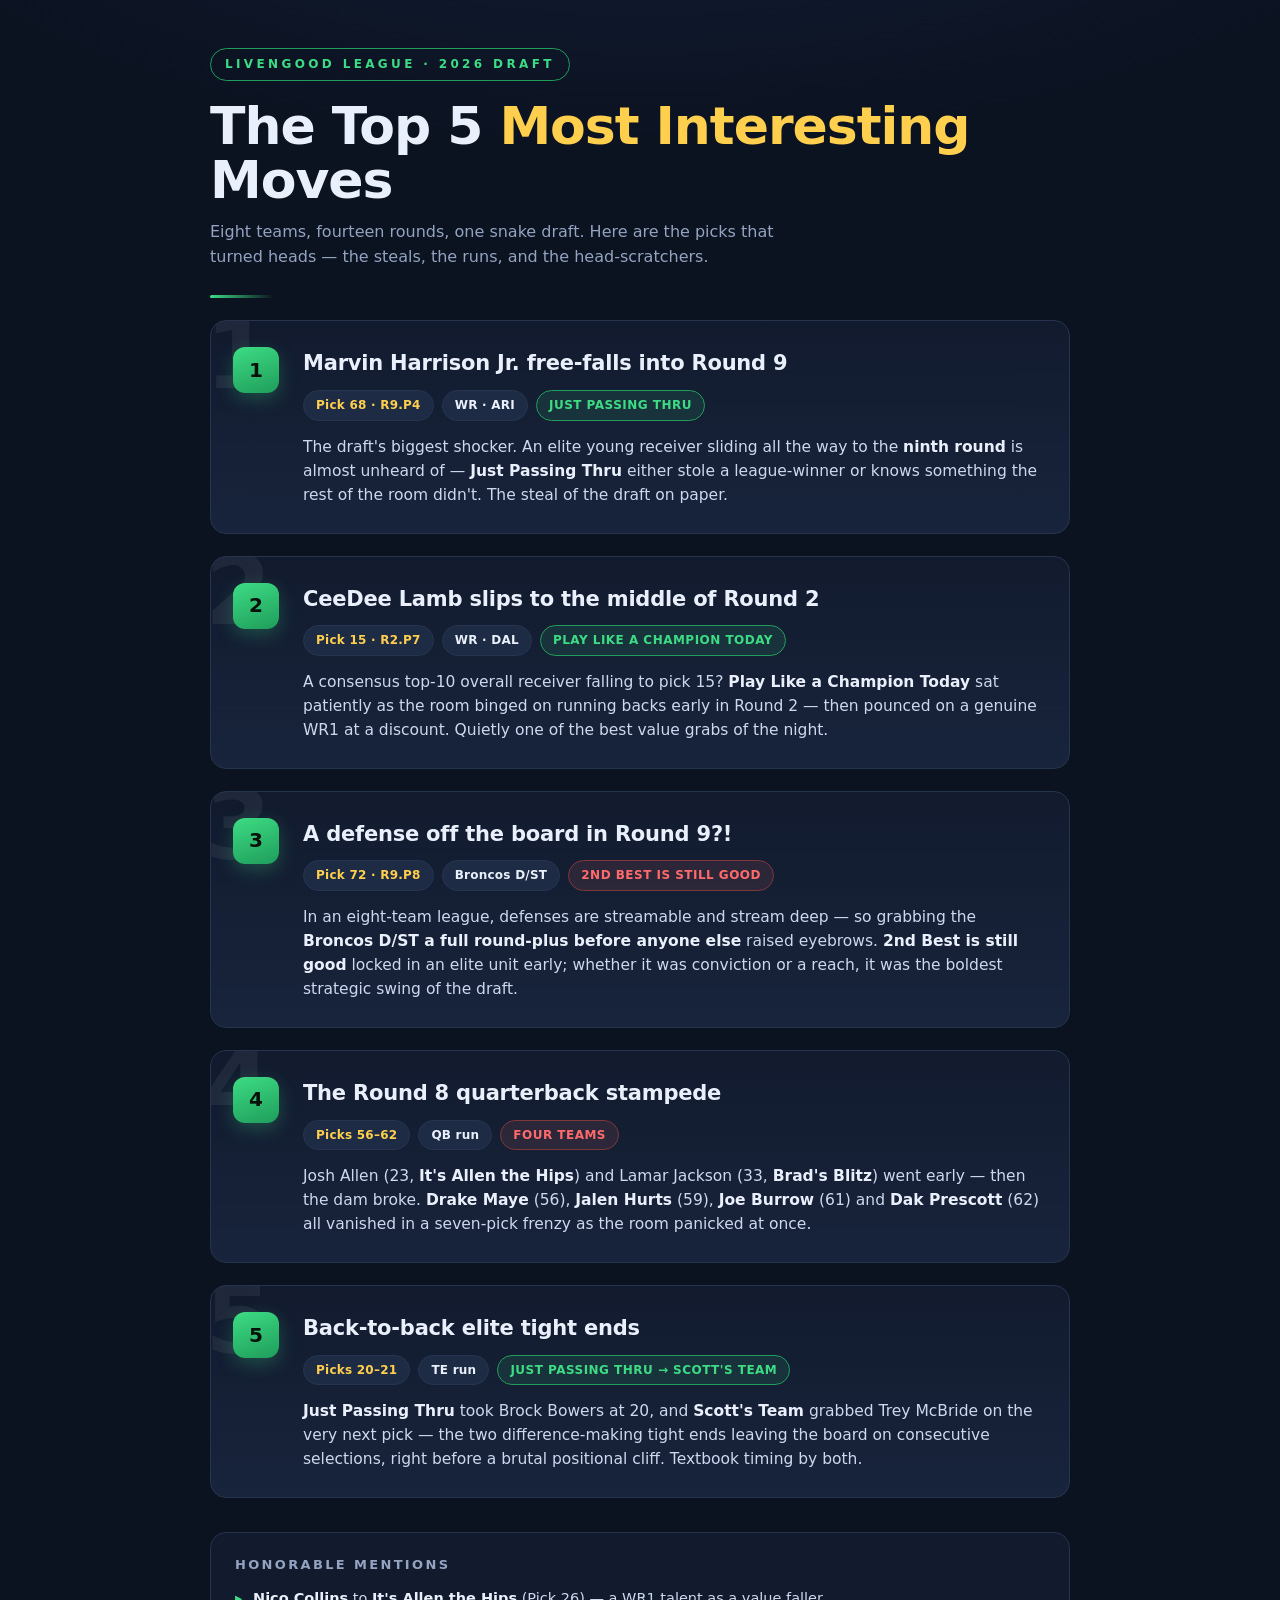
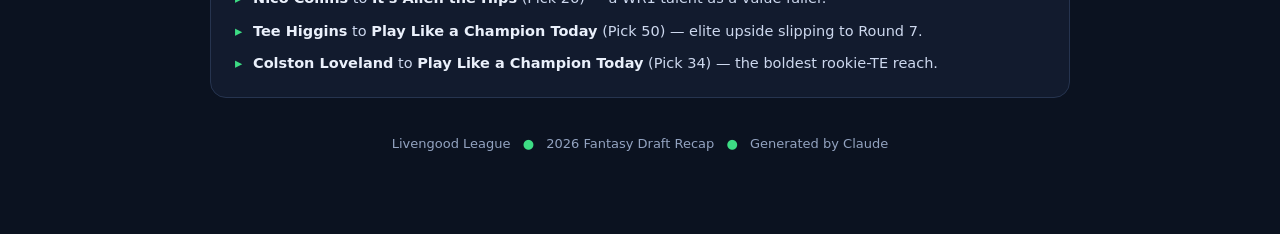
